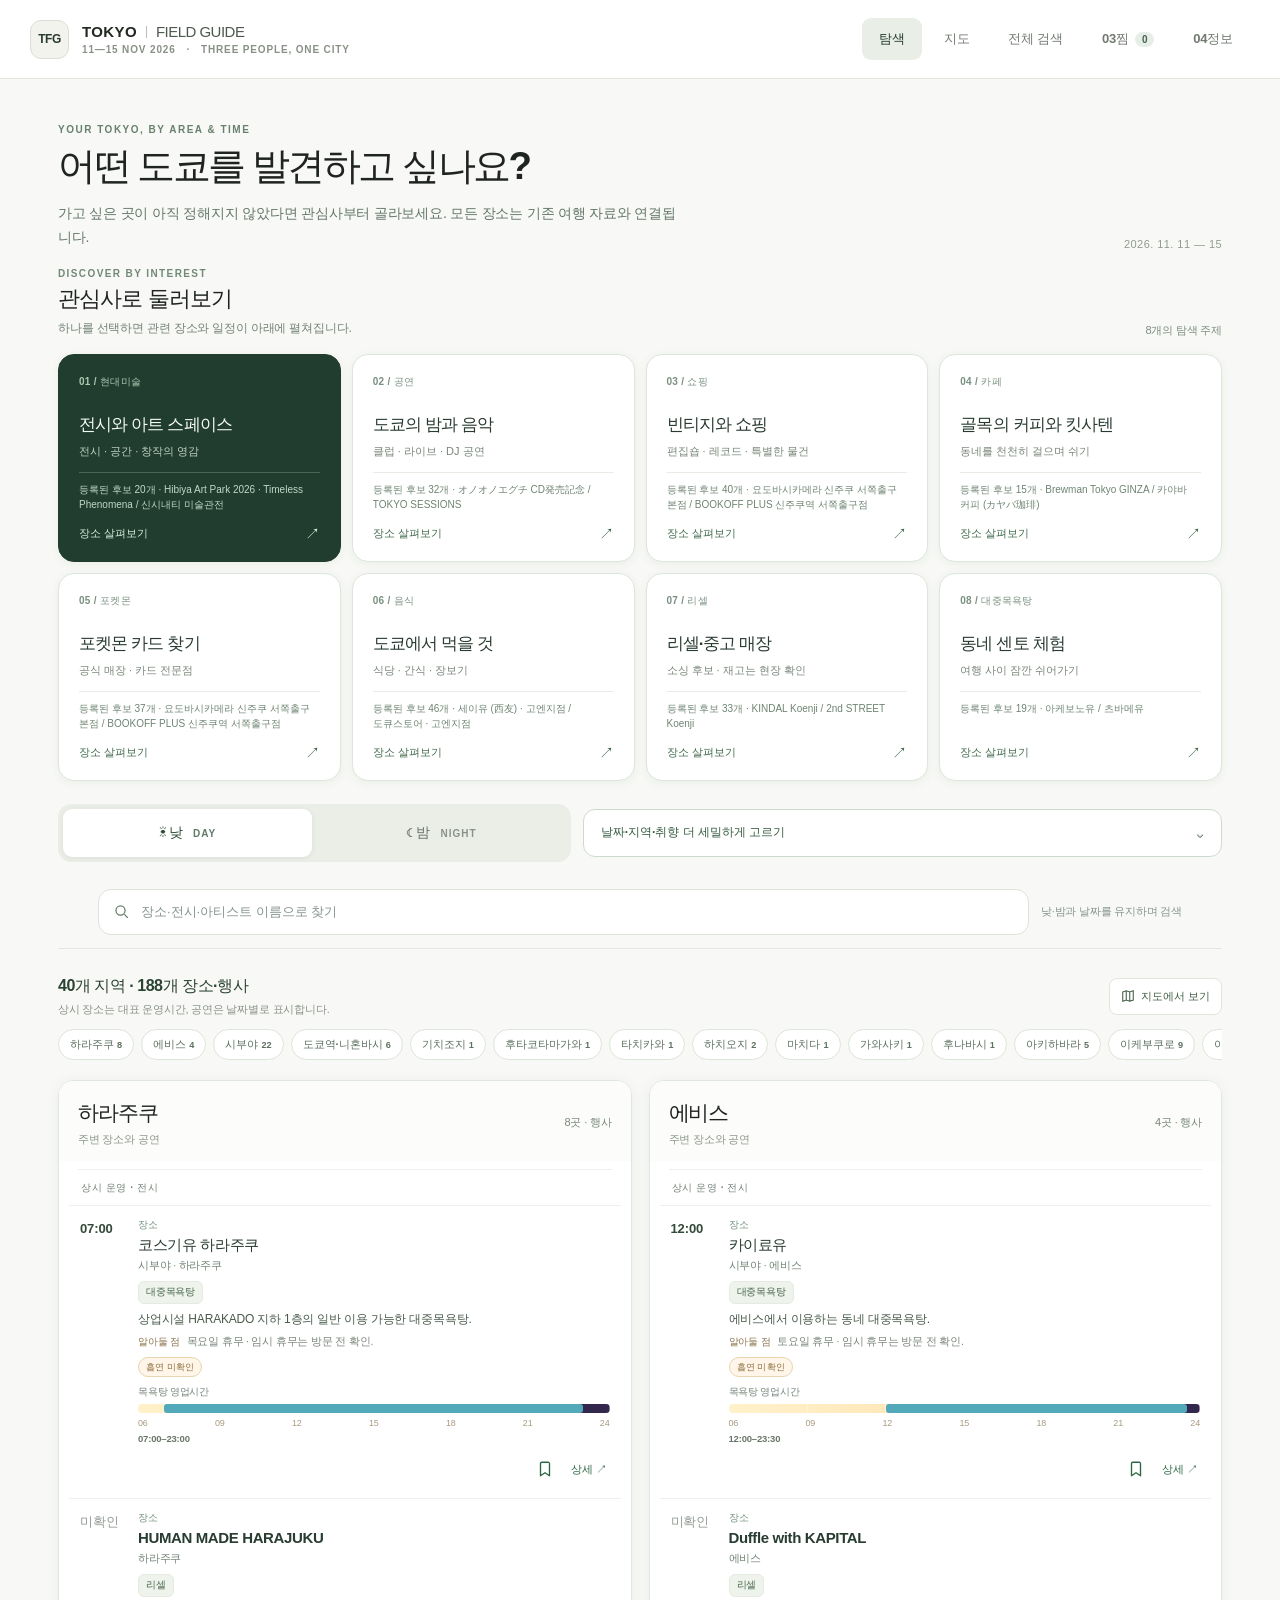
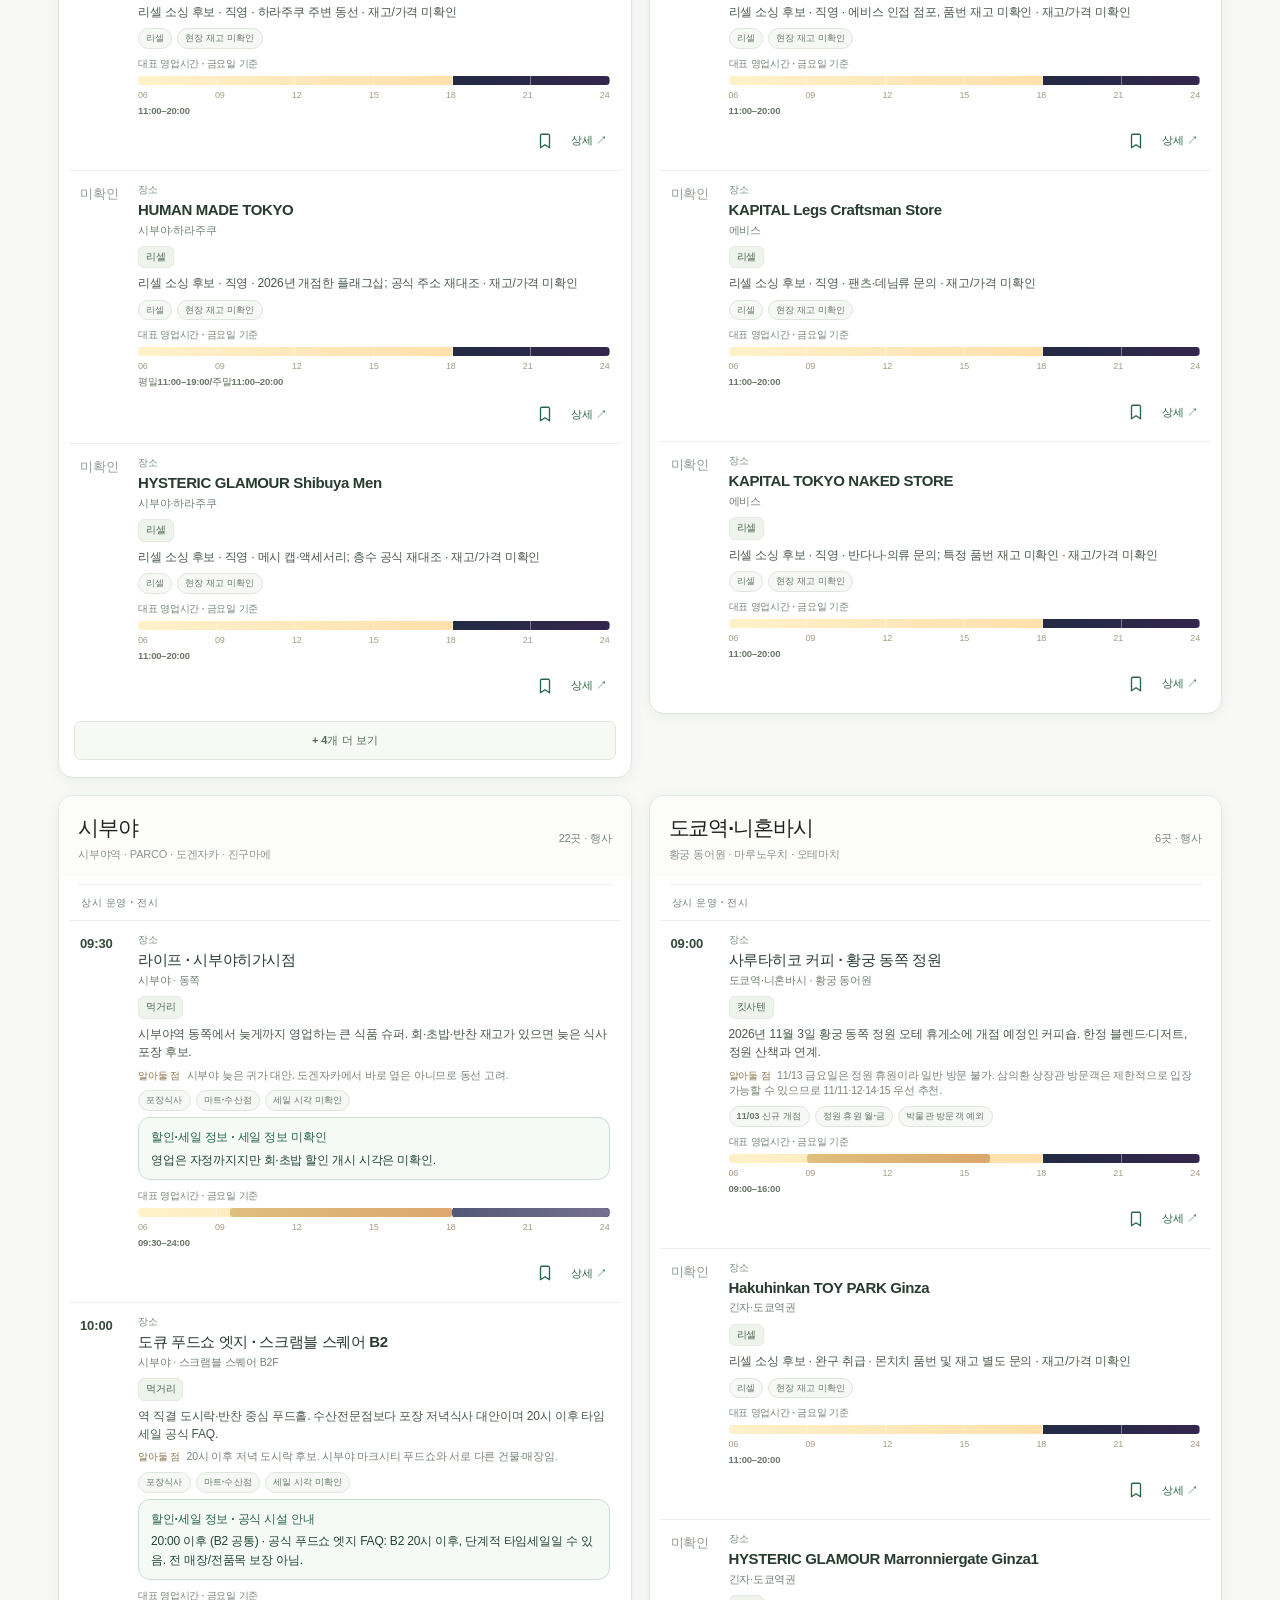
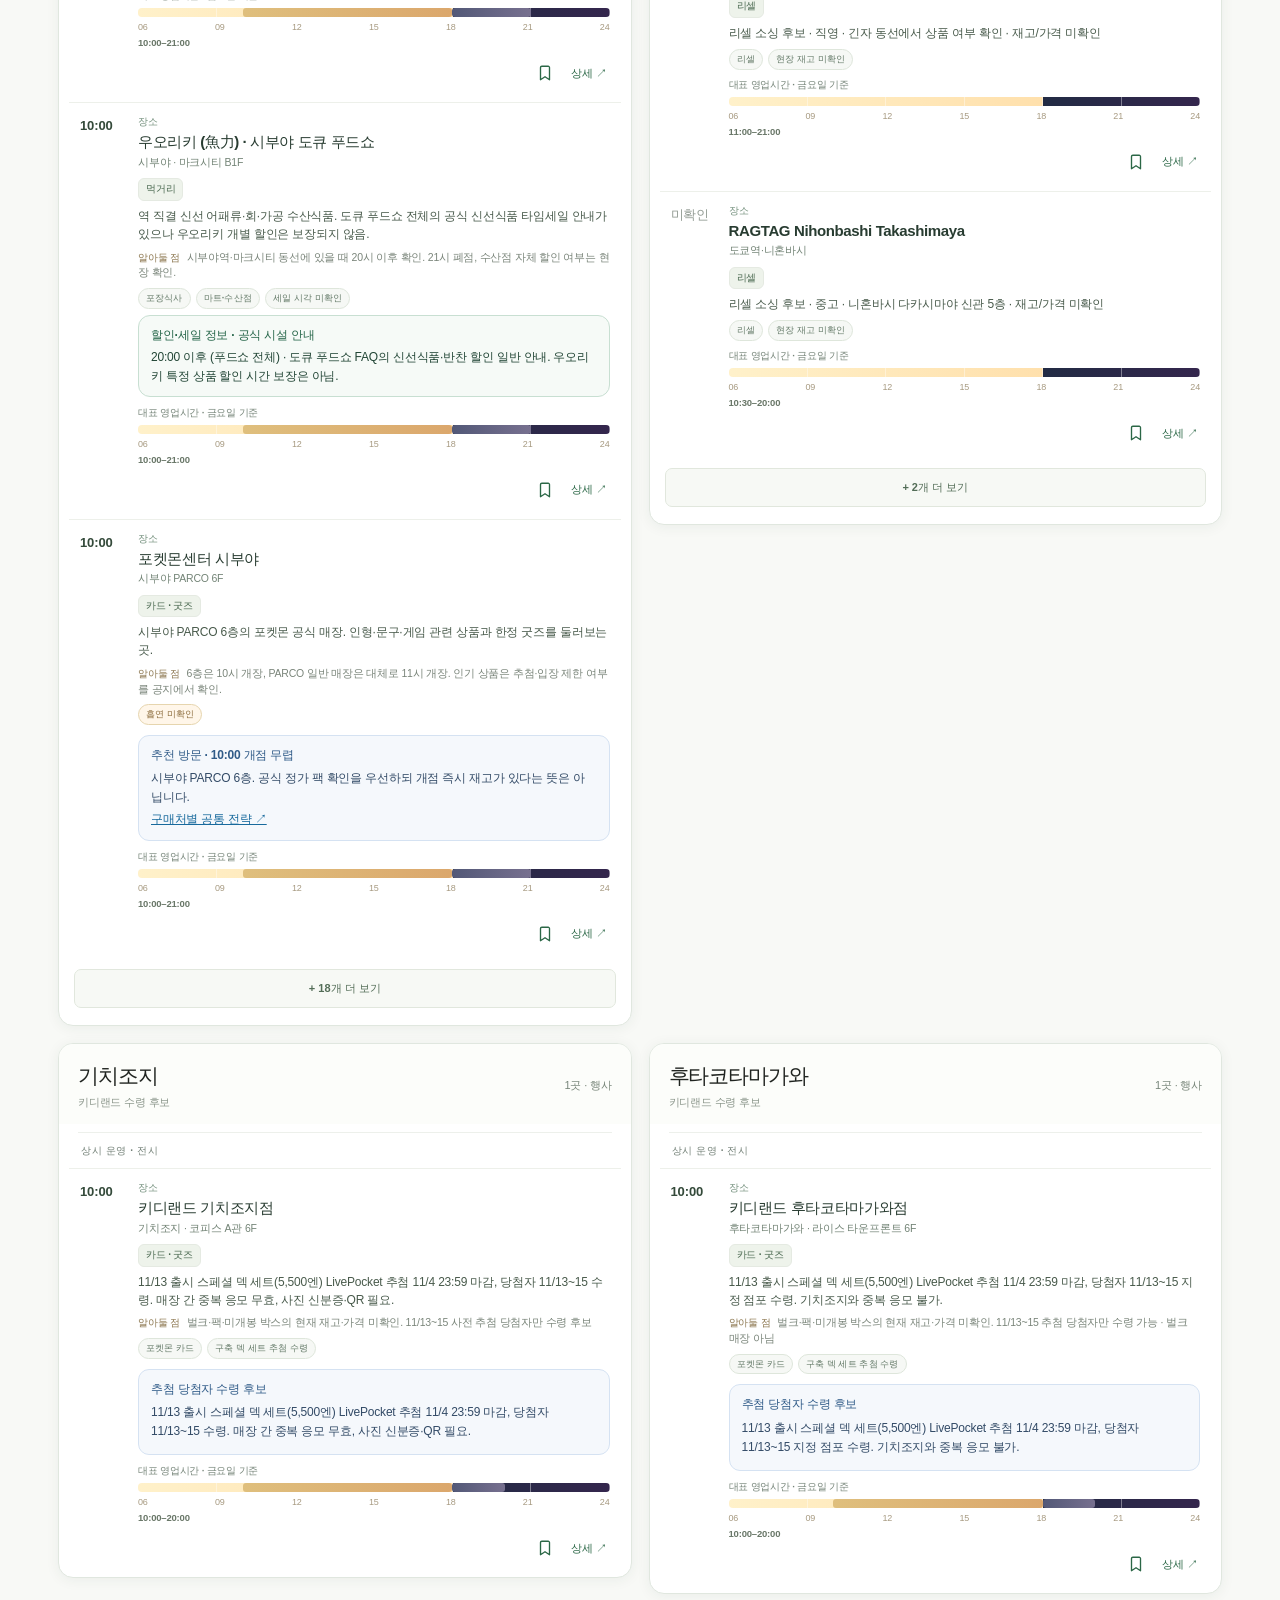
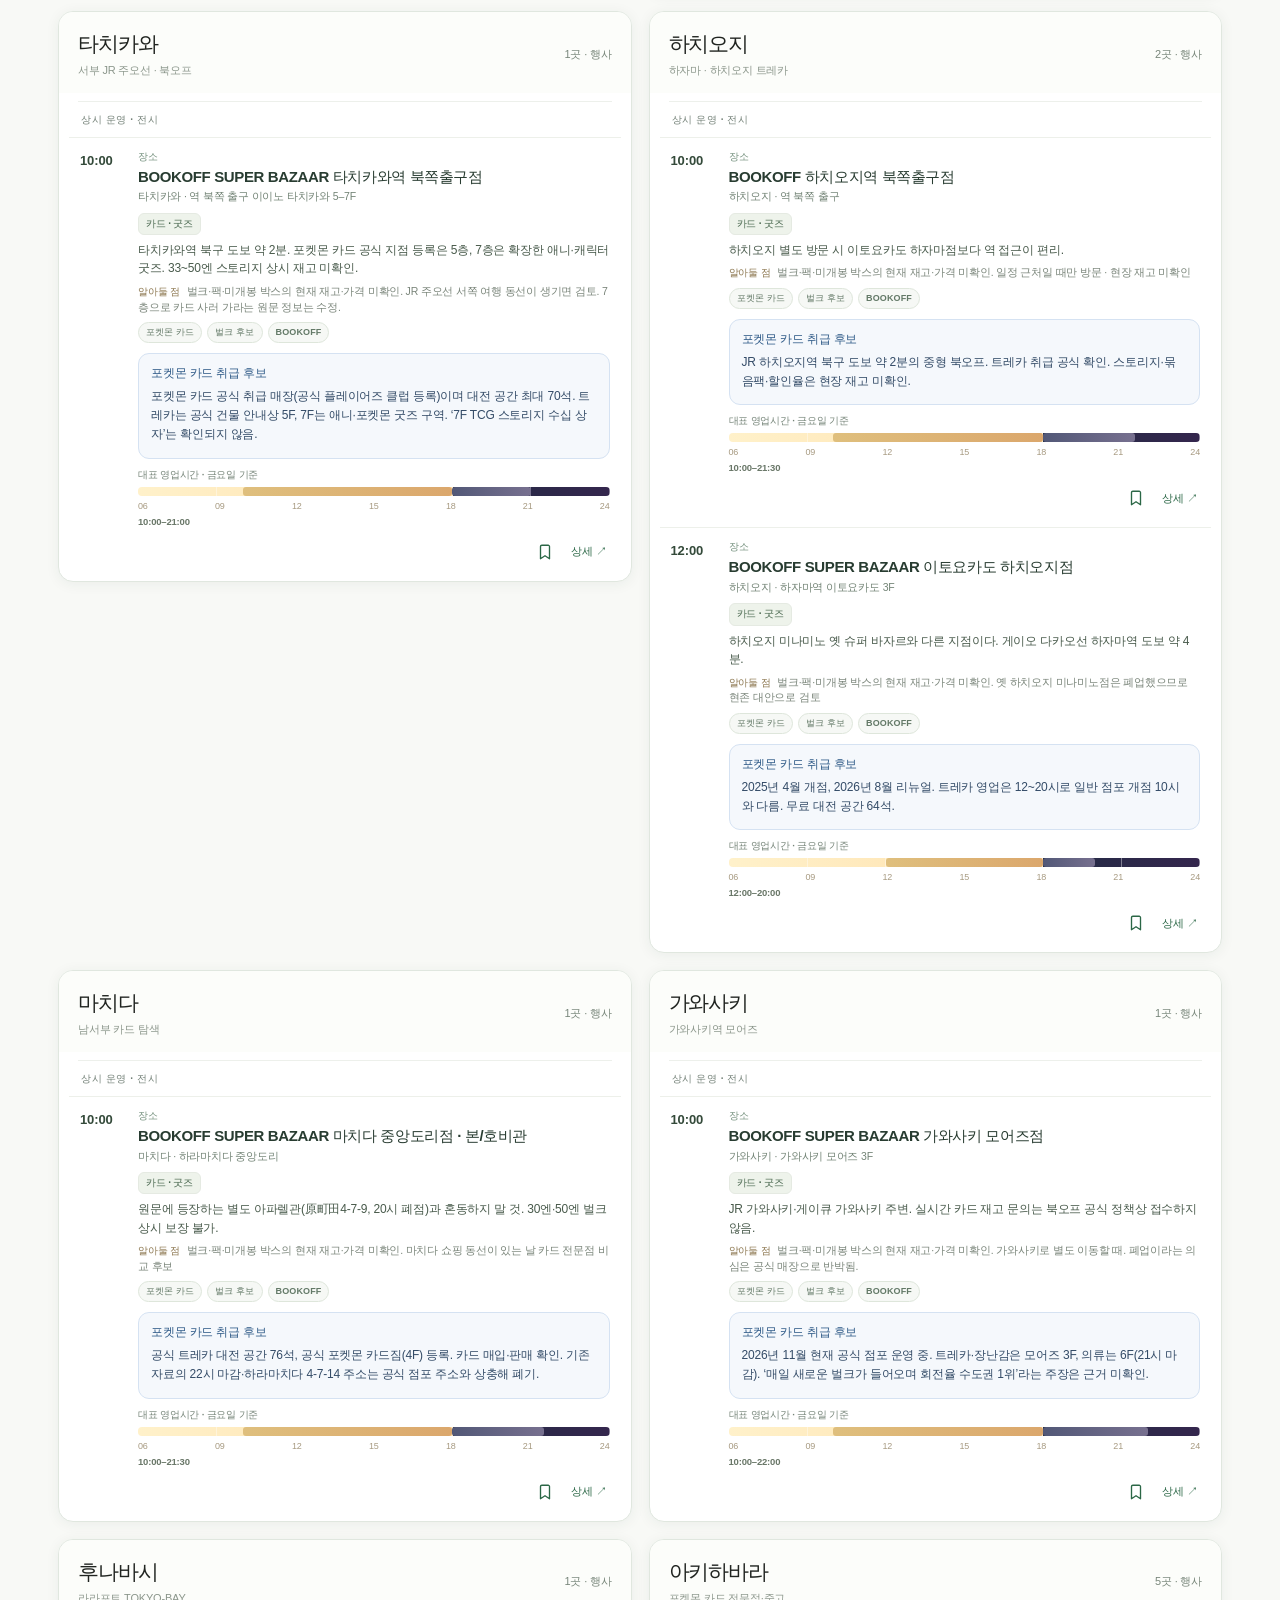
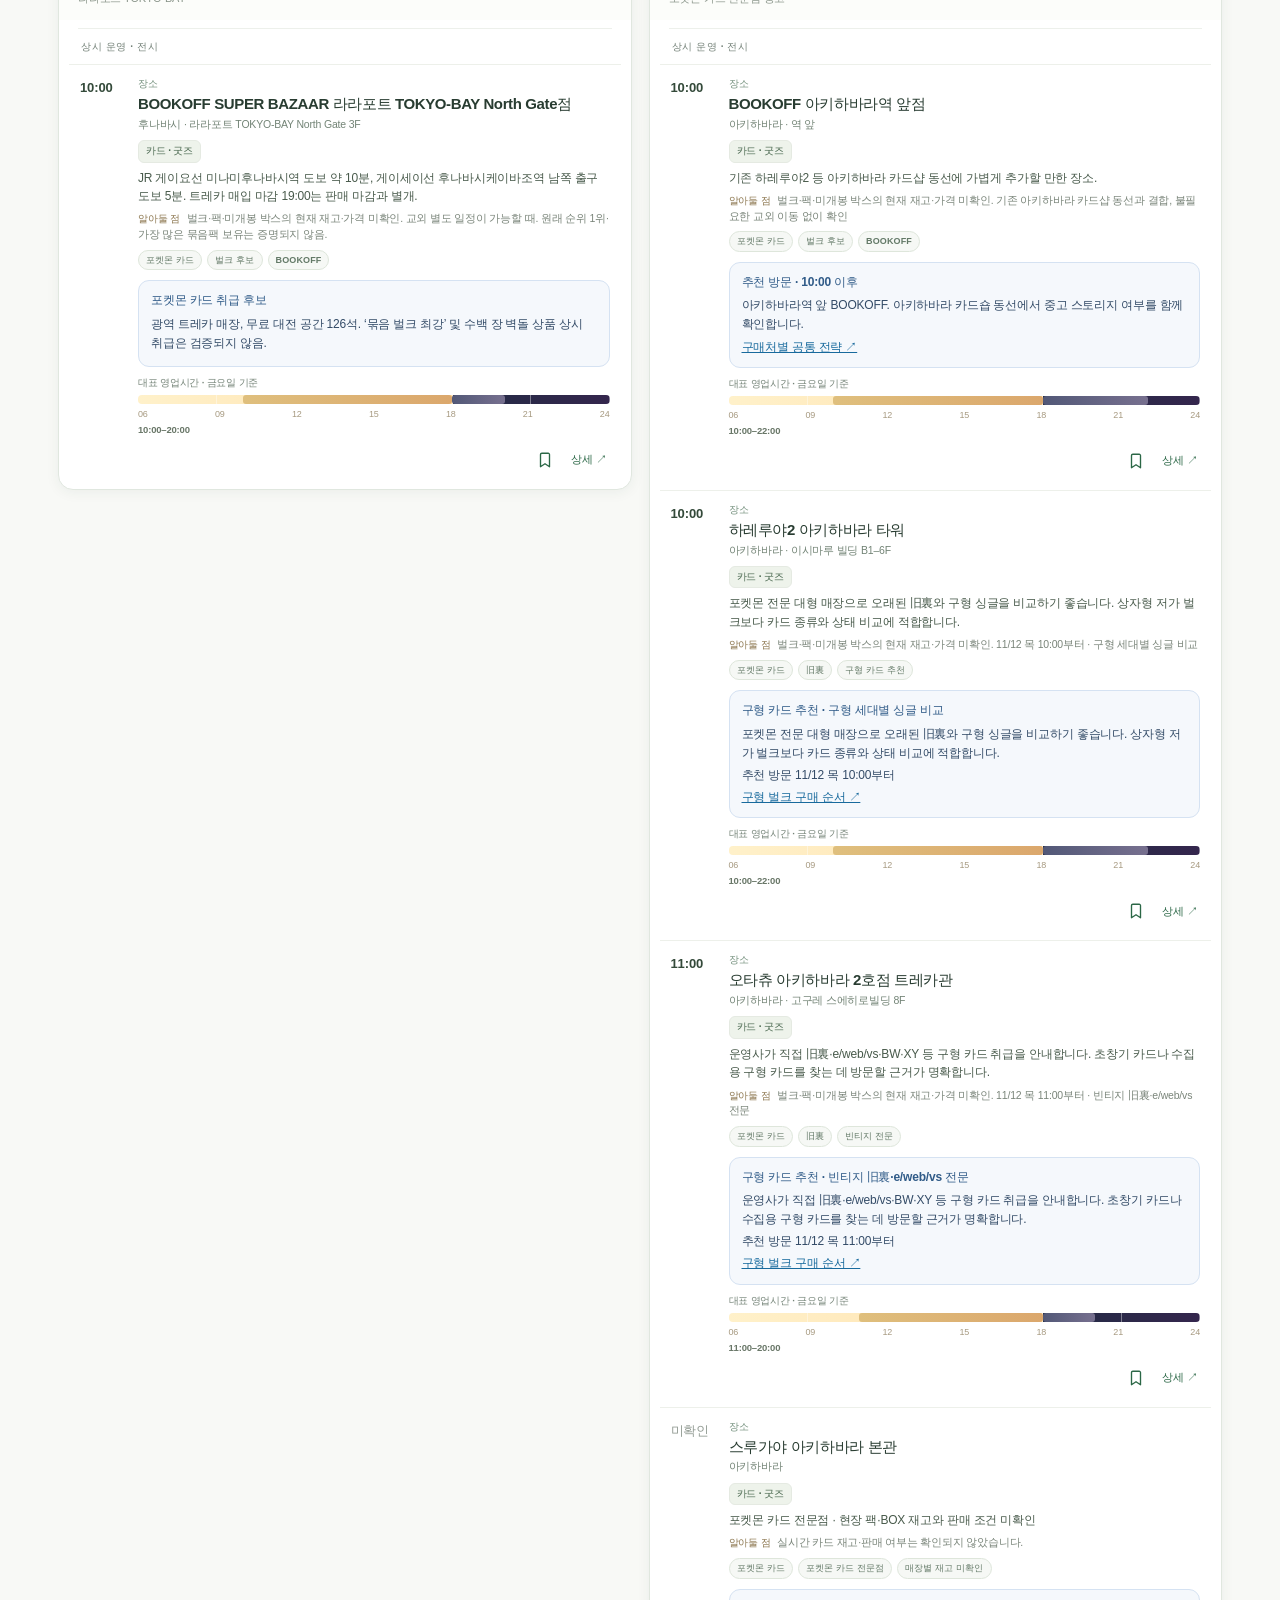
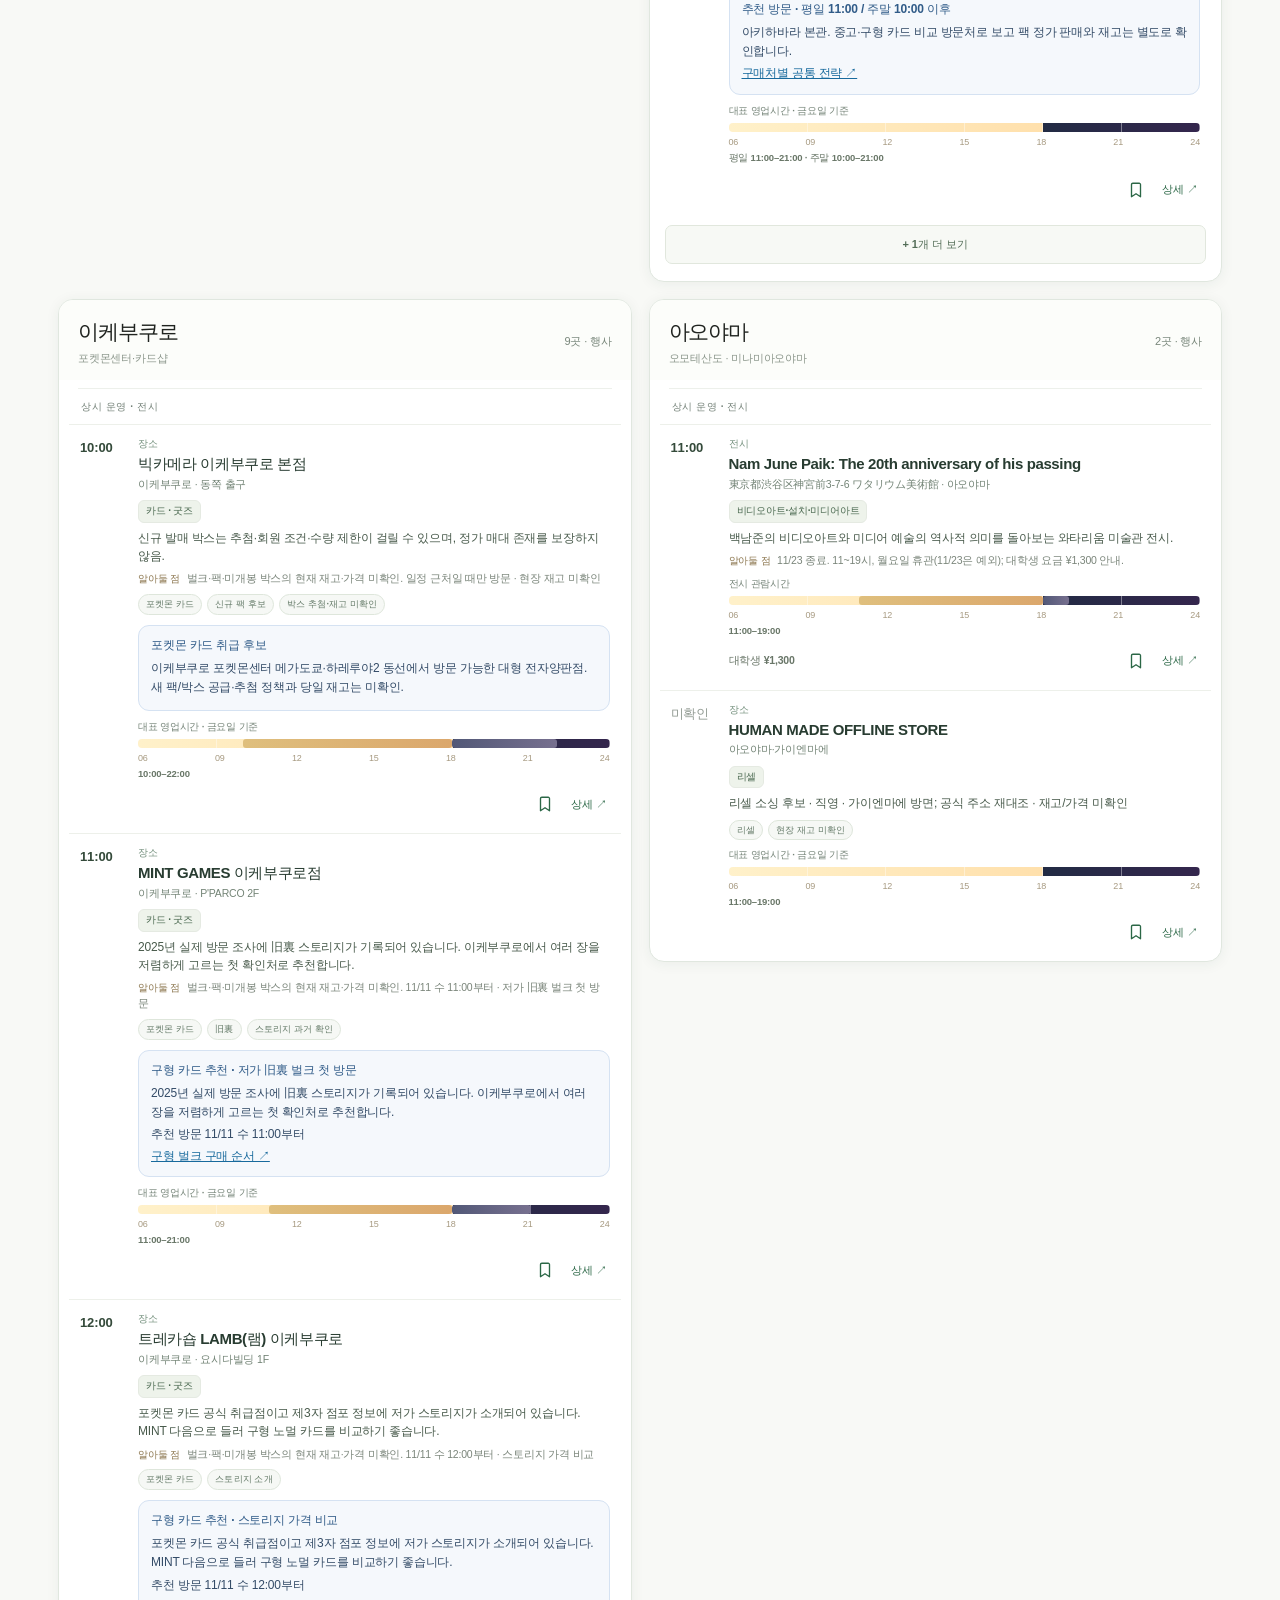
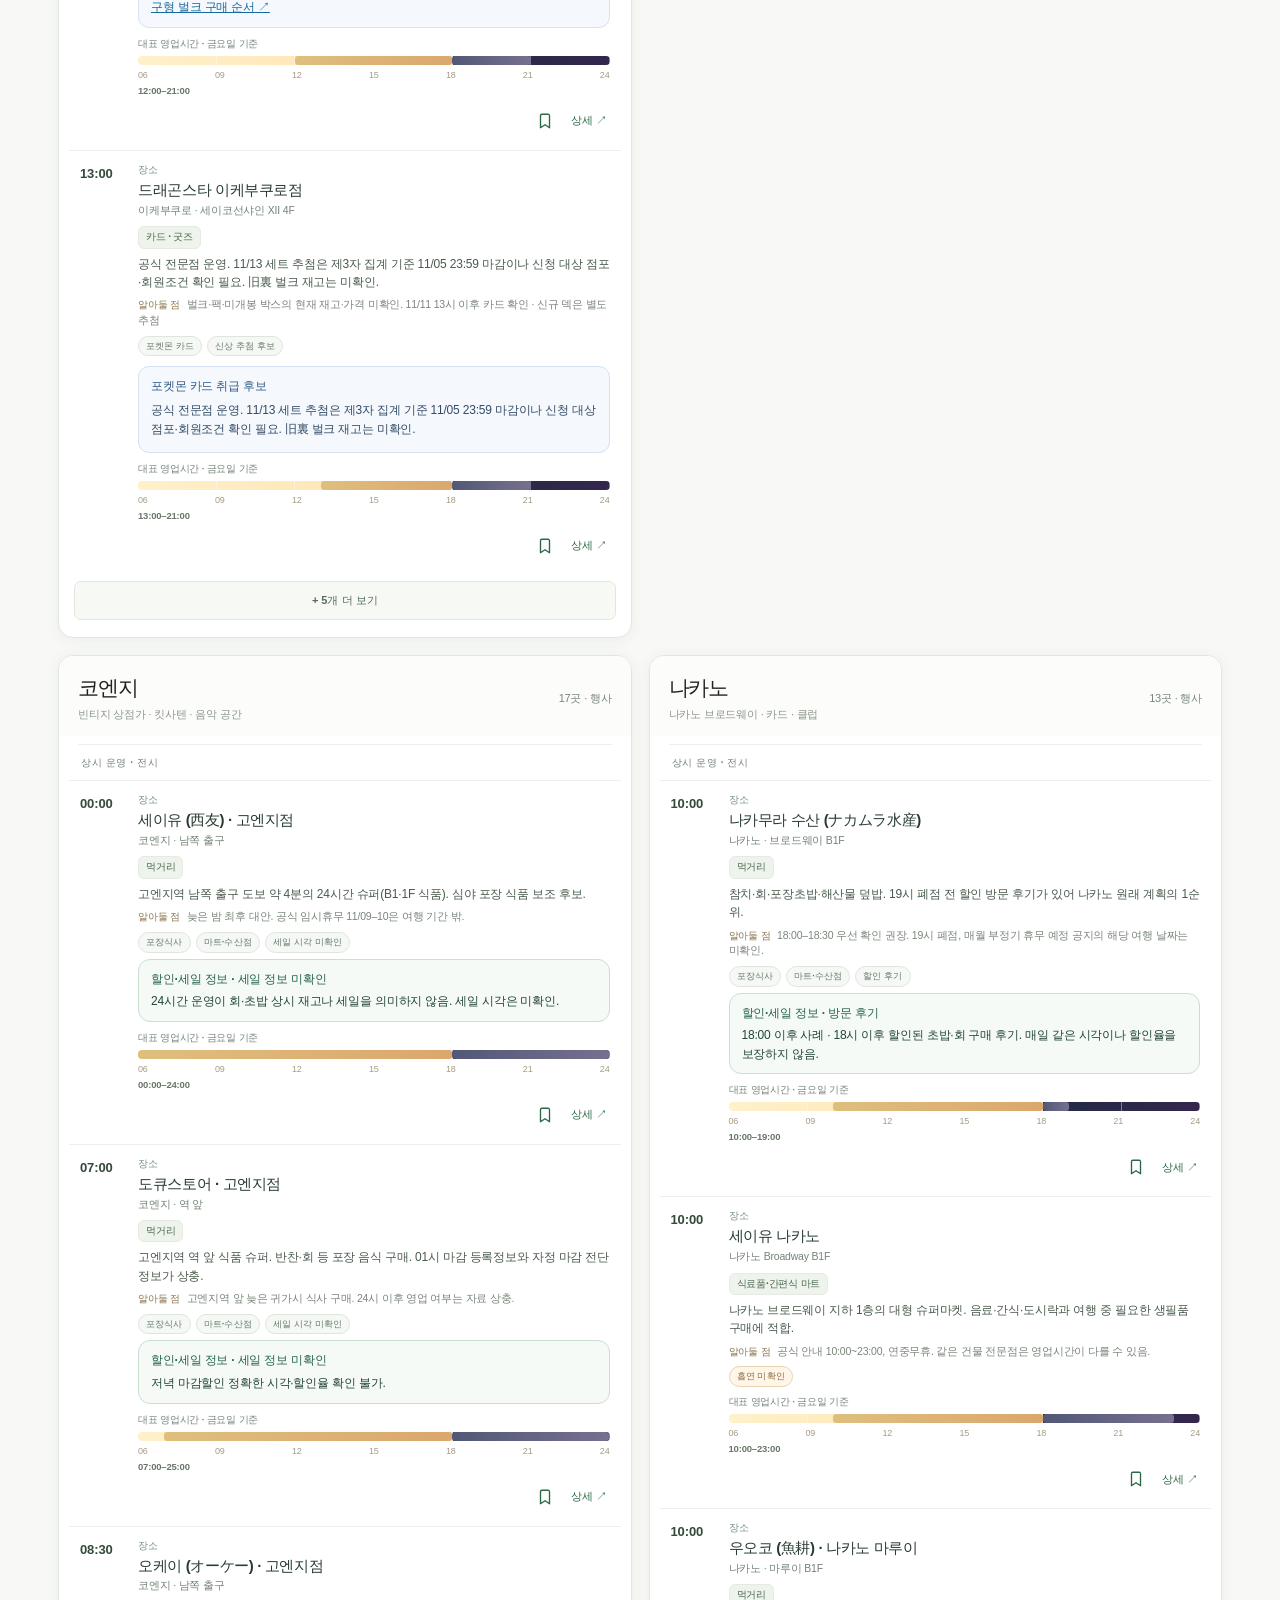
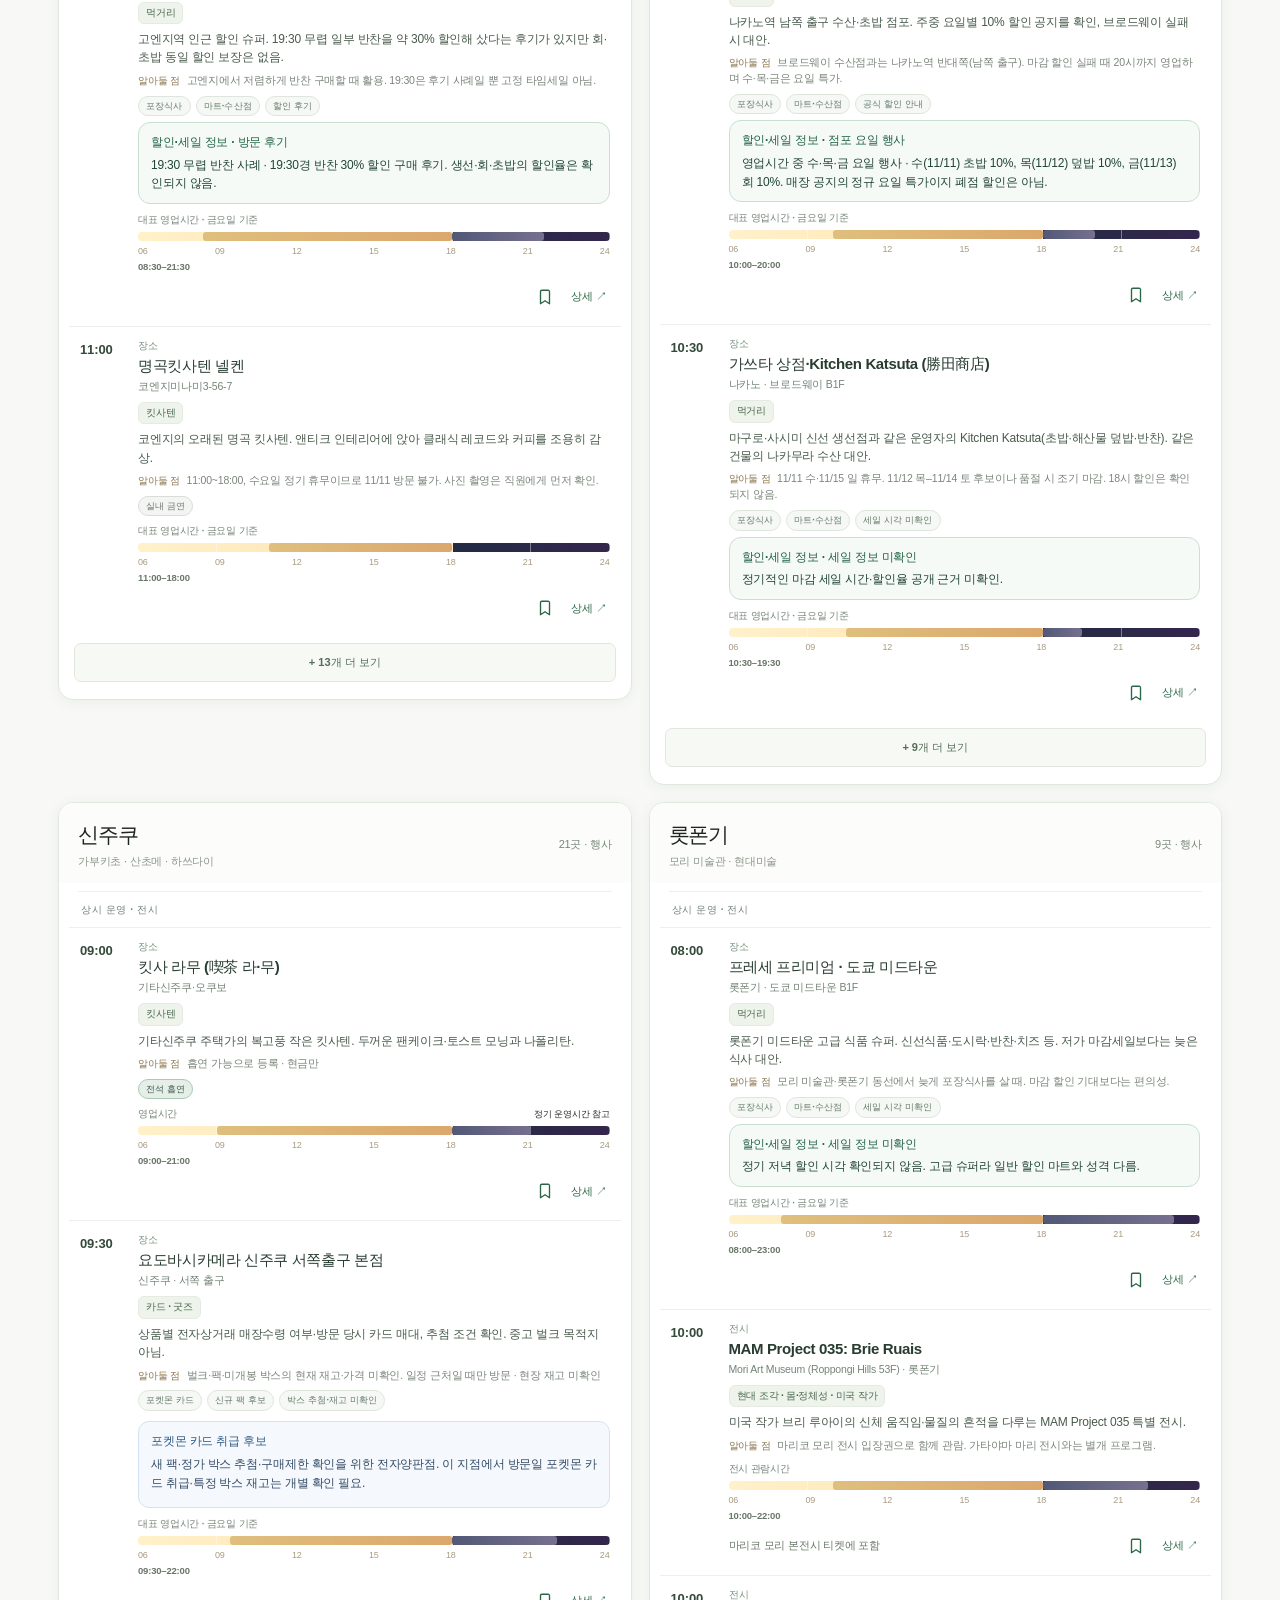
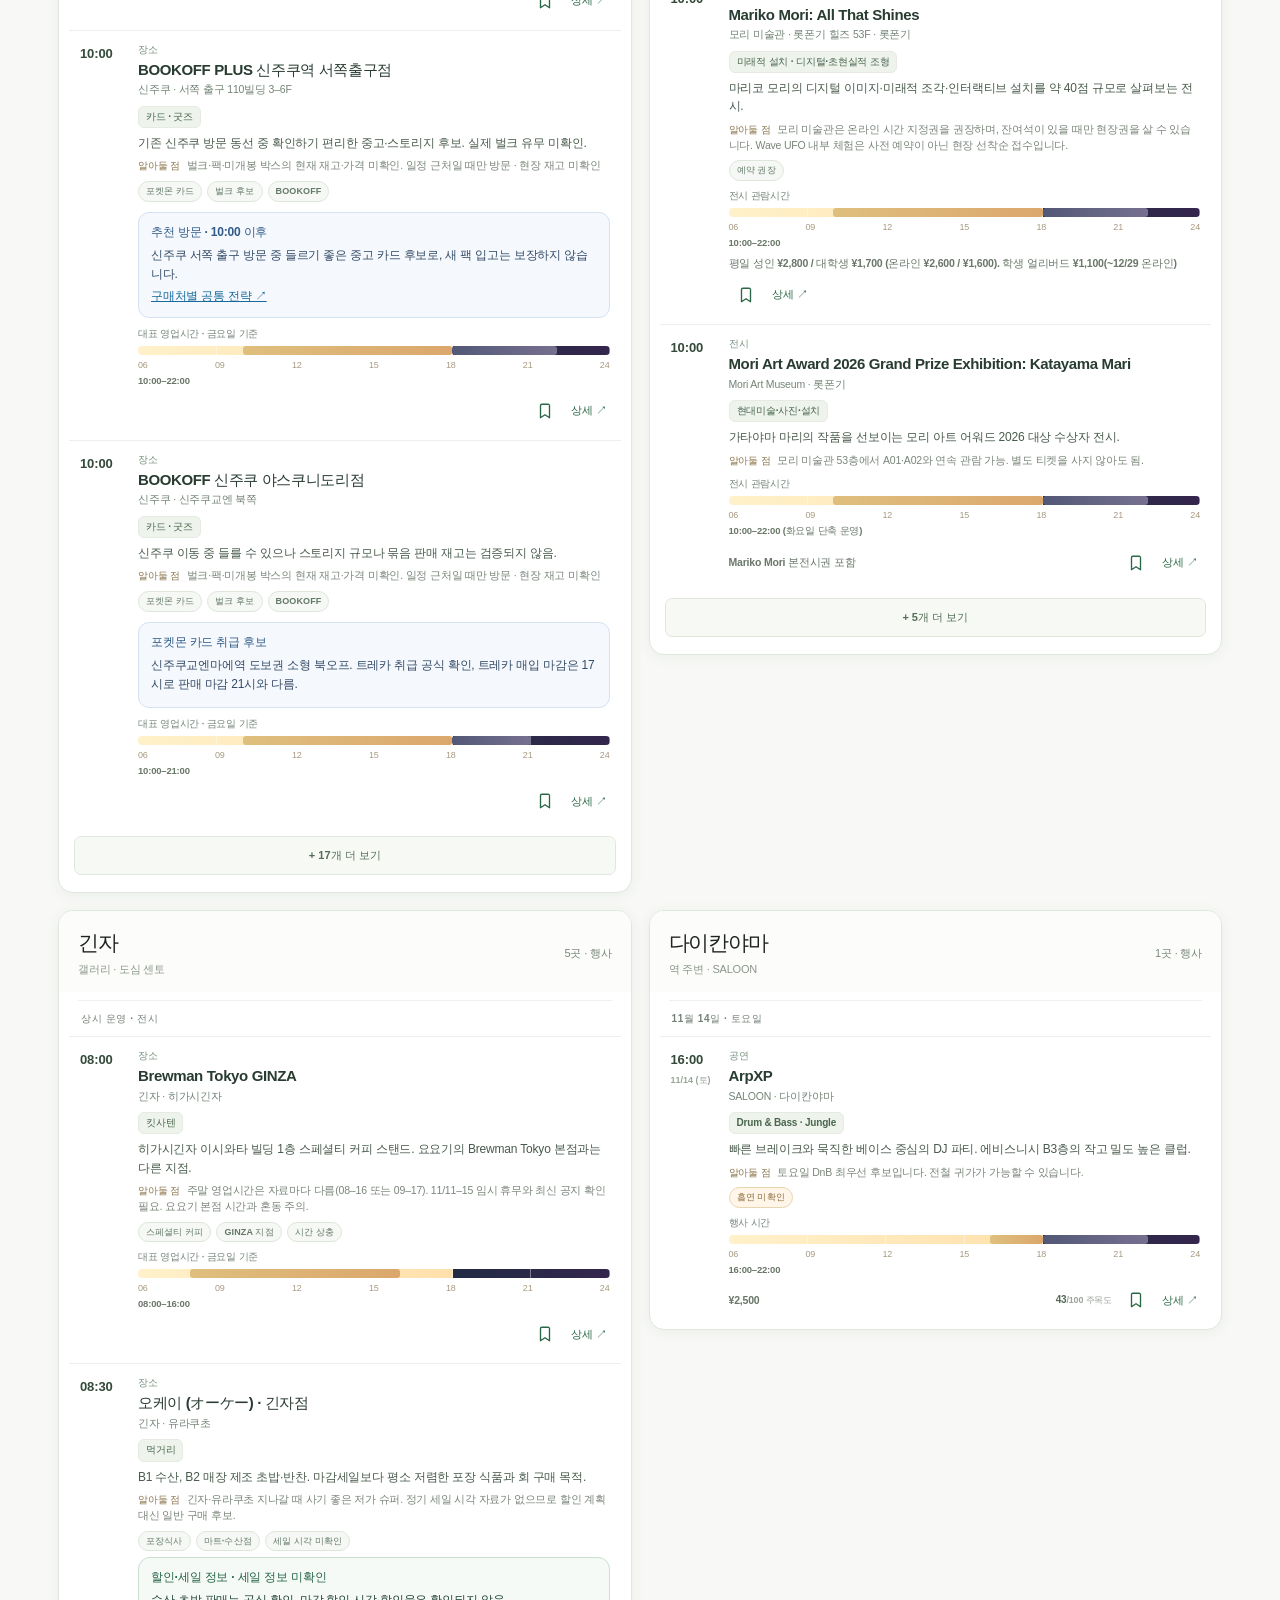
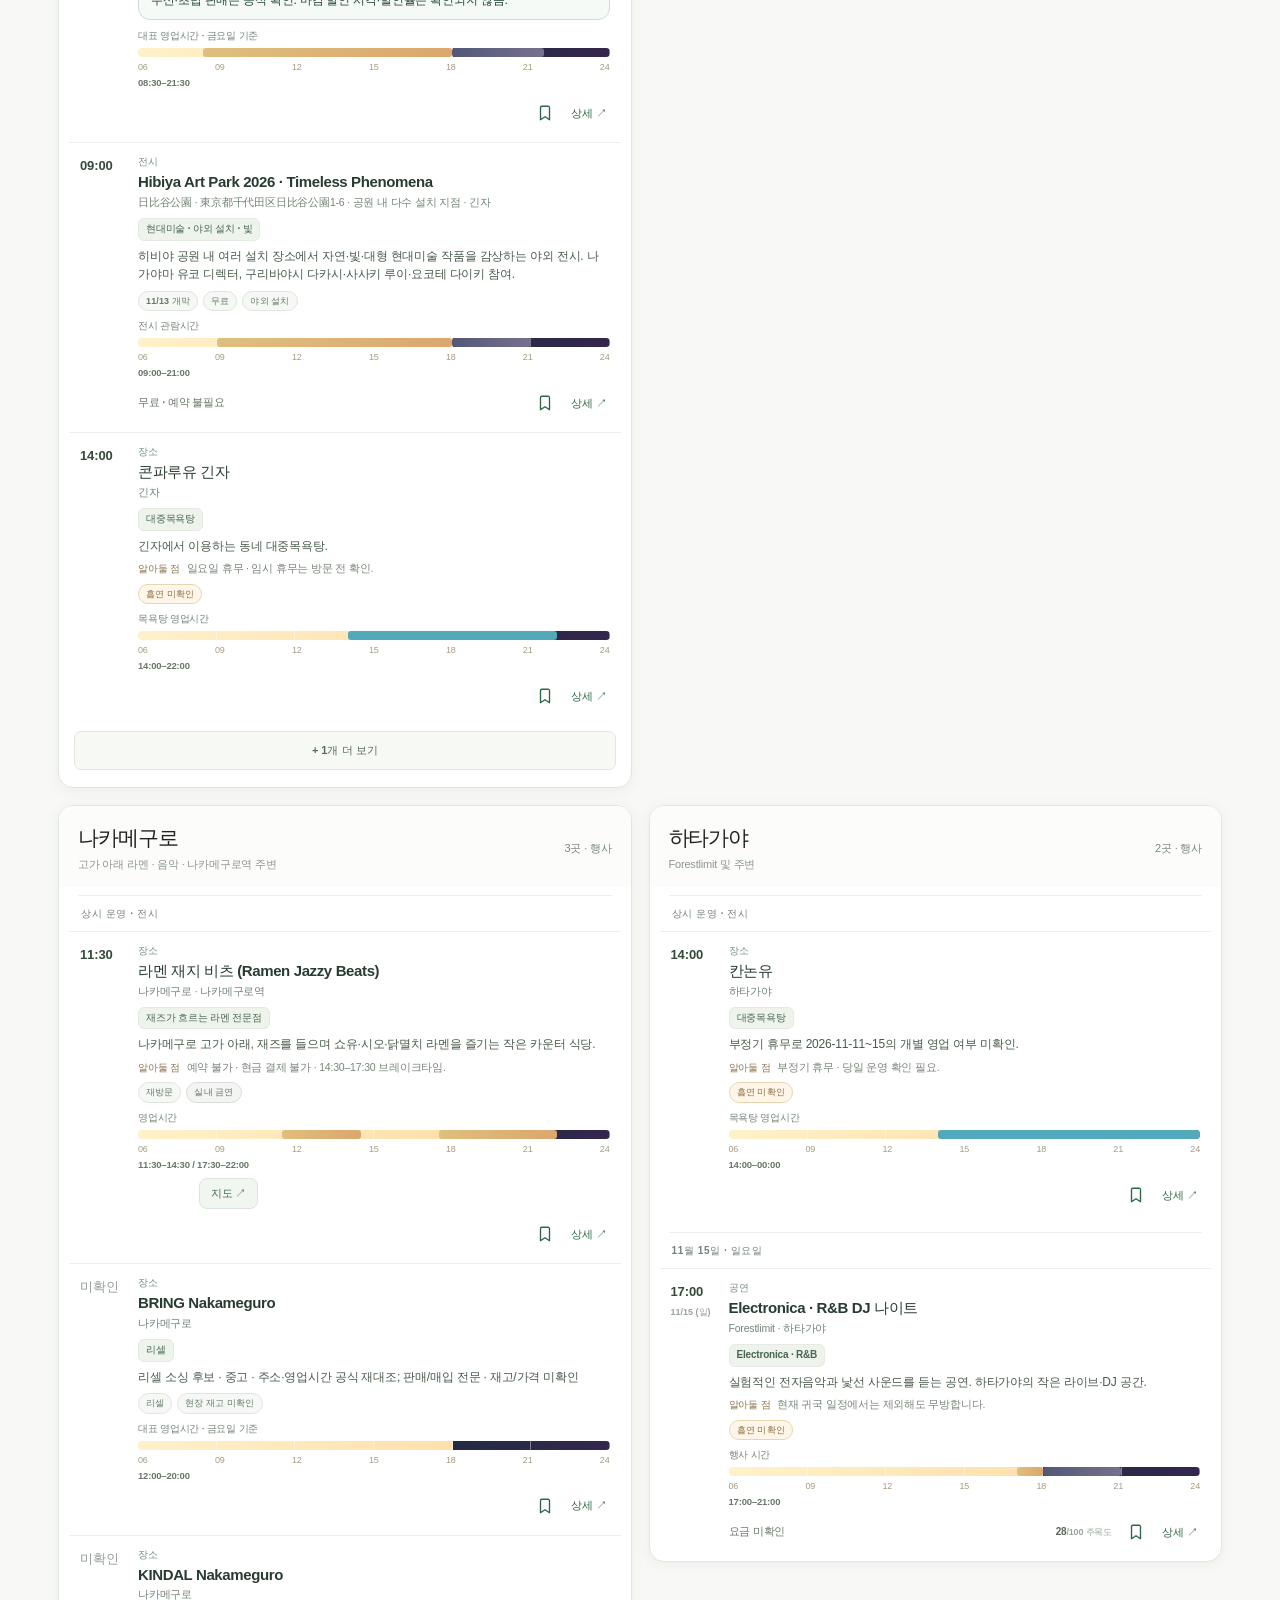
==== index.html @ d833b97c "feat(pokemon): guide store visit times and separate info strategy from places" ====
<!DOCTYPE html>

<html lang="ko"><head><meta charset="utf-8"/><meta content="width=device-width,initial-scale=1,viewport-fit=cover" name="viewport"/>
<meta content="#f8f9f6" name="theme-color"/><meta content="2026년 11월 11–15일 도쿄 여행 · 공연 40건, 전시·아트 22건, 상시 장소 106곳 및 대중목욕탕 22곳. 지도 날짜 필터, 개인 찜, 시간 슬라이더." name="description"/>
<title>TOKYO FIELD GUIDE · 11/11–15</title>
<style>
:root{--ink:#182a3b;--navy:#111f31;--muted:#6c7b88;--sub:#93a0aa;--line:#e2e8ed;--bg:#f5f7f8;--paper:#fff;--blue:#186a9d;--blue2:#e8f4fc;--accent:#ffc86a;--radius:18px;font-family:ui-sans-serif,system-ui,-apple-system,"Apple SD Gothic Neo","Noto Sans KR","Noto Sans CJK KR",sans-serif;color:var(--ink);background:var(--bg);font-synthesis:none}
*{box-sizing:border-box}html{scroll-behavior:smooth}body{margin:0;min-width:320px}button,input,a{font:inherit}button{cursor:pointer}a{color:var(--blue);text-decoration:none}button:focus-visible,a:focus-visible,input:focus-visible{outline:3px solid #e9ad49;outline-offset:2px}
.site-header{position:sticky;top:0;z-index:60;background:var(--navy);color:white;padding:0 max(20px,env(safe-area-inset-right));box-shadow:0 2px 14px #10203418}.topline{max-width:1530px;margin:auto;min-height:74px;display:flex;align-items:center;gap:18px;justify-content:space-between}.brand{display:flex;align-items:center;gap:13px;min-width:0}.brand-mark{background:#d5f2ff;border-radius:12px;color:#175a89;font-size:12px;font-weight:950;letter-spacing:.06em;width:43px;height:43px;display:grid;place-items:center;flex-shrink:0}.brand-title{font-size:18px;letter-spacing:-.03em;font-weight:850;white-space:nowrap}.brand-sub{color:#a6bbcd;font-size:11px;letter-spacing:.025em;margin-top:3px}.topnav{display:flex;align-items:center;gap:7px}.navbtn{color:#cad8e2;background:transparent;padding:11px 17px;border:1px solid transparent;border-radius:10px;font-weight:720;font-size:13px;white-space:nowrap}.navbtn.active{background:#fff;color:var(--navy)}.navbtn:hover:not(.active){background:#ffffff18}
.app-container{max-width:1530px;margin:auto}#view-map,#view-explore{display:none}.view-current{display:block!important}
.viewheading{padding:25px 25px 16px;display:flex;align-items:end;justify-content:space-between;gap:14px}.eyebrow{font-size:11px;letter-spacing:.11em;font-weight:860;color:var(--blue);text-transform:uppercase}.viewheading h1{font-size:26px;line-height:1.28;margin:8px 0 4px;letter-spacing:-.042em}.viewheading p{margin:0;color:var(--muted);font-size:13px;line-height:1.6}.summarystat{font-weight:700;color:#4a6477;font-size:12px;white-space:nowrap;background:#ecf2f5;border:1px solid #e0e9ee;padding:10px 13px;border-radius:12px}
.segment-wrap{background:var(--bg);padding:7px 24px 14px}.segments{display:flex;gap:7px;overflow-x:auto;scrollbar-width:none}.segments::-webkit-scrollbar{display:none}.seg{border:1px solid #dbe4ea;background:white;border-radius:12px;color:#536579;font-size:13px;padding:11px 15px;white-space:nowrap;font-weight:750;flex-shrink:0}.seg.active{background:#172d42;color:white;border-color:#172d42}.seg:hover:not(.active){border-color:#aabfcc}
.map-layout{display:grid;grid-template-columns:minmax(0,1.28fr) minmax(330px,.78fr);gap:0;background:white;border:1px solid #e0e6ea;border-radius:18px;margin:0 24px 24px;overflow:hidden;min-height:650px;height:calc(100dvh - 238px)}
.map-stage{position:relative;background:#e9eee9;min-width:0;min-height:330px;isolation:isolate;overflow:hidden}#mapCanvas{display:block;width:100%;height:100%;position:absolute;inset:0;touch-action:none;cursor:grab}#mapCanvas.dragging{cursor:grabbing}#pins{position:absolute;inset:0;overflow:hidden;pointer-events:none}.pin{position:absolute;transform:translate(-50%,-50%);min-width:38px;height:38px;padding:0 6px;border-radius:50px;border:2px solid #fff;box-shadow:0 2px 12px #172b4780;color:#fff;font-size:11px;font-weight:820;display:grid;place-items:center;pointer-events:auto}.pin.selected{outline:4px solid #ffcf78;z-index:3}
.map-zoom{position:absolute;left:15px;top:15px;z-index:10;display:flex;flex-direction:column;background:#fff;border-radius:12px;box-shadow:0 3px 14px #0e25353a;overflow:hidden;border:1px solid #dae3eb}.map-zoom button{border:0;color:#173d5b;width:42px;height:42px;background:#fff;font-size:26px}.map-zoom button+button{border-top:1px solid #e5ebf0}.map-tools{position:absolute;right:14px;top:15px;z-index:10;display:flex;align-items:center;gap:7px}.toolbtn{border:1px solid #dbe2e9;box-shadow:0 2px 12px #16263a25;background:#ffffffef;padding:11px 12px;border-radius:12px;color:#2c4d65;font-weight:730;font-size:12px}.map-foot{position:absolute;left:12px;right:12px;bottom:11px;z-index:8;display:flex;justify-content:space-between;gap:8px;pointer-events:none}.map-foot span{background:#fffffff2;color:#506576;font-size:10px;padding:6px 9px;border-radius:7px;max-width:78%}
#map-popover{position:absolute;bottom:47px;left:50%;transform:translateX(-50%);z-index:20;width:min(420px,calc(100% - 25px));border:1px solid #dee8ed;border-radius:16px;box-shadow:0 10px 30px #122a4145;background:#fff;padding:16px;display:none;max-height:min(50%,400px);overflow:auto}#map-popover.open{display:block}#map-popover h3{font-size:16px;margin:0 30px 9px 0}.pop-close{position:absolute;right:9px;top:8px;background:#edf3f6;border:0;border-radius:8px;padding:5px 10px}.pop-item{padding:10px 0;border-top:1px solid #e6ebef}.pop-item p{font-size:12px;margin:4px 0;color:#5a6b7b;line-height:1.5}.pop-btn{background:#eef5fb;color:#1a6490;border:0;border-radius:9px;padding:9px 10px;font-size:12px;font-weight:800;margin-top:7px}
.map-aside{background:#fff;min-width:0;overflow-y:auto;border-left:1px solid #e5ebef}.aside-head{position:sticky;top:0;background:#fff;z-index:4;border-bottom:1px solid #e5eaee;padding:20px 20px 15px}.aside-head strong{font-size:18px;letter-spacing:-.02em}.aside-head p{margin:6px 0 0;color:#758595;font-size:12px;line-height:1.55}.aside-tools{display:flex;gap:7px;margin-top:13px;overflow:auto;scrollbar-width:none}.aside-tools button{background:#f2f5f7;border:1px solid #e2e9ef;border-radius:9px;padding:8px 9px;font-weight:660;color:#53697a;font-size:11px;white-space:nowrap}.aside-list{padding:12px 14px 24px}
.item-card{border:1px solid #e1e7eb;border-radius:15px;background:#fff;padding:14px 14px 13px;margin-bottom:11px;box-shadow:0 2px 8px #12273b08}.item-card.top-pick{border-color:#d5e6f4}.item-head{display:flex;align-items:center;justify-content:space-between;gap:8px;margin-bottom:9px}.number-bubble{font-size:10px;font-weight:880;letter-spacing:.04em;color:#44677e;background:#e8f0f6;border-radius:7px;padding:5px 7px}.day-small{font-size:11px;font-weight:800;color:#718294}.status-label{font-size:10px;font-weight:800;color:#ab6c1a;background:#fff3e1;border-radius:7px;padding:5px 7px}.item-title{font-size:16px;font-weight:840;line-height:1.35;letter-spacing:-.025em;margin:0 0 10px}.tag{display:inline-flex;align-items:center;font-size:11px;border-radius:7px;background:#e9f1f8;color:#2b658b;padding:5px 8px;font-weight:790;letter-spacing:.005em}.tag.t-house{background:#f0eafd;color:#6b50a9}.tag.t-techno{background:#e6f0ff;color:#3164a8}.tag.t-bass{background:#e2f5ed;color:#287557}.tag.t-hard{background:#fff0e7;color:#a95834}.tag.t-other{background:#f0f1f3;color:#69717d}.tag.t-favorite{background:#ffefcc;color:#805b18}
.summary-grid{display:grid;grid-template-columns:1fr auto;align-items:start;gap:10px;margin:11px 0 0}.mini-label{display:block;font-size:10px;font-weight:780;letter-spacing:.045em;color:#8b9aa5;margin-bottom:3px}.mini-value{font-size:12px;color:#4d6170;line-height:1.6;font-weight:660}.price-big{font-size:15px;font-weight:900;color:#163b56;white-space:nowrap}.price-unknown{font-size:11px;color:#87939d;font-weight:740}.artline{font-size:12px;line-height:1.5;color:#586e7c;margin:8px 0 0;display:-webkit-box;-webkit-line-clamp:2;-webkit-box-orient:vertical;overflow:hidden}.item-cta{display:flex;gap:7px;margin-top:13px}.item-cta button{flex:1;min-height:38px;border-radius:10px;border:1px solid #dae5ed;background:#f2f7fa;color:#28678f;font-weight:760;font-size:12px}.item-cta .cta-primary{background:#173d5a;color:white;border-color:#173d5a}.item-cta button:active{transform:translateY(1px)}.empty{padding:35px 12px;text-align:center;color:#6c7f8d;font-size:14px}
/* Event discovery */
.explore-top{display:grid;grid-template-columns:minmax(0,1fr) auto;align-items:end;gap:20px;margin:27px 26px 20px}.explore-top h1{font-size:35px;line-height:1.13;letter-spacing:-.045em;margin:10px 0}.explore-top p{max-width:700px;margin:0;color:#667988;font-size:14px;line-height:1.7}.hero-count{font-size:12px;color:#567284;background:#eaf2f5;padding:12px 14px;border-radius:12px;white-space:nowrap;font-weight:750}
.filterbar{border:1px solid #e0e8ed;background:white;margin:0 26px 16px;border-radius:16px;padding:16px}.filter-row{display:flex;align-items:center;gap:9px;flex-wrap:wrap}.filter-row+.filter-row{margin-top:12px}.f-label{font-size:11px;font-weight:840;color:#748795;min-width:48px}.filter-btn{border:1px solid #dce4eb;border-radius:10px;padding:10px 13px;background:#fff;color:#516577;font-size:12px;font-weight:770}.filter-btn.active{background:#173d5a;border-color:#173d5a;color:white}.searchbox{margin-left:auto;display:flex;align-items:center;min-width:min(290px,100%);border:1px solid #dbe4eb;border-radius:11px;background:#f8fafb;padding:0 11px;gap:8px}.searchbox input{border:0;outline:0;background:transparent;font-size:12px;height:39px;min-width:0;width:100%;color:#243e50}.searchbox span{font-size:15px;color:#8ca0ae}
.list-meta{margin:0 26px 16px;display:flex;justify-content:space-between;align-items:center;color:#6f8290;font-size:12px}.list-meta strong{color:#2f5874}.event-grid{display:grid;grid-template-columns:repeat(3,minmax(0,1fr));gap:13px;margin:0 26px 55px}.explore-card{display:flex;flex-direction:column;min-height:300px;margin:0;padding:18px;border:1px solid #e0e7ec;background:#fff;border-radius:17px;box-shadow:0 3px 17px #11263b08}.explore-card:hover{border-color:#b1c9d7;box-shadow:0 10px 25px #12283c11}.explore-card .item-title{font-size:18px;line-height:1.32;min-height:46px;margin-bottom:10px}.explore-card .summary-grid{margin-top:auto;padding-top:12px}.explore-card .artline{min-height:36px}.explore-card .item-cta{margin-top:15px}.recommended{font-size:10px;font-weight:820;color:#8d5b0f;background:#fff2d7;border-radius:7px;padding:5px 8px}
/* Detail route */
#view-detail{display:none;min-height:calc(100dvh - 74px)}#view-detail.view-current{display:block}.detail-container{max-width:980px;margin:0 auto;padding:23px 22px 65px}.detail-back{display:inline-flex;align-items:center;gap:8px;border:0;background:transparent;font-size:13px;font-weight:800;color:#536b7b;margin-bottom:18px;padding:7px 0}.detail-hero{border-radius:22px;background:linear-gradient(128deg,#162c42,#204c69 88%);color:#fff;padding:29px 32px;position:relative;overflow:hidden}.detail-hero:after{content:"";width:270px;height:270px;border:1px solid #ffffff1e;border-radius:50%;position:absolute;right:-65px;bottom:-170px;box-shadow:0 0 0 35px #ffffff0b,0 0 0 78px #ffffff06;pointer-events:none}.detail-kicker{font-size:11px;letter-spacing:.08em;color:#b1d2e7;font-weight:820;margin-bottom:14px}.detail-hero h1{font-size:clamp(27px,4vw,42px);letter-spacing:-.045em;line-height:1.15;margin:11px 0 20px;max-width:780px;position:relative;z-index:1}.detail-topline{display:flex;gap:8px;flex-wrap:wrap;align-items:center}.on-dark{font-size:11px;border:1px solid #ffffff40;padding:7px 9px;border-radius:8px;color:#e2f1f8;font-weight:720}.detail-actions{display:flex;gap:10px;flex-wrap:wrap;margin-top:23px;position:relative;z-index:2}.detail-actions button,.detail-actions a{min-height:42px;padding:12px 15px;border-radius:10px;font-size:12px;font-weight:820;background:white;color:#1f506f;border:0;display:inline-flex;align-items:center;justify-content:center}.detail-actions .outline{background:#ffffff16;color:white;border:1px solid #ffffff55}
.fact-grid{display:grid;grid-template-columns:repeat(4,minmax(0,1fr));gap:12px;margin:16px 0 22px}.fact{background:#fff;border:1px solid #e2e8ed;border-radius:15px;padding:17px;min-height:109px}.fact-label{color:#8495a1;font-size:11px;font-weight:820;margin-bottom:13px}.fact-value{font-size:18px;font-weight:900;line-height:1.35;letter-spacing:-.018em;overflow-wrap:anywhere}.fact-value.price{color:#0b6286}.fact-sub{color:#778996;font-size:11px;line-height:1.5;margin-top:6px}
.detail-cols{display:grid;grid-template-columns:minmax(0,1.45fr) minmax(255px,.8fr);gap:16px}.detail-panel{background:white;border:1px solid #e2e9ef;border-radius:17px;padding:24px;margin-bottom:16px}.detail-panel h2{font-size:17px;margin:0 0 16px;letter-spacing:-.02em}.detail-panel p{line-height:1.85;color:#4b6272;font-size:14px;margin:0}.artist-wrap{display:flex;gap:9px;flex-wrap:wrap}.artist-chip{font-size:12px;color:#294b62;background:#edf3f7;border:1px solid #e3edf3;border-radius:9px;padding:9px 11px;font-weight:790}.detail-note{margin-top:18px;background:#f3f8fb;border-left:3px solid #58a0c9;border-radius:8px;padding:13px 14px;font-size:12px;line-height:1.7;color:#43677e}.detail-caution{background:#fff6e7;border-left-color:#e5ac54;color:#8c6430}.venue-name{font-size:16px;font-weight:860;margin-bottom:8px}.venue-addr{font-size:12px;color:#647888;line-height:1.8;margin-bottom:15px}.linkstack{display:flex;flex-direction:column;gap:10px}.linkstack a,.linkstack button{display:block;padding:12px 13px;border:1px solid #dbe6ed;background:#f6f9fb;color:#23668c;border-radius:11px;text-align:center;font-size:12px;font-weight:810}.linkstack .solid{background:#153f5b;color:#fff;border-color:#153f5b}.info-warning{margin-top:16px;font-size:11px;line-height:1.75;color:#738694}.section-small{font-size:13px;color:#596d7d;line-height:1.75}
.toast{position:fixed;bottom:24px;left:50%;transform:translateX(-50%) translateY(18px);background:#142e42;color:white;padding:12px 19px;border-radius:13px;font-size:12px;font-weight:790;box-shadow:0 8px 24px #15273642;opacity:0;transition:.2s;z-index:100;pointer-events:none}.toast.on{opacity:1;transform:translateX(-50%) translateY(0)}
@media(max-width:1160px){.event-grid{grid-template-columns:repeat(2,minmax(0,1fr))}.map-layout{grid-template-columns:minmax(0,1fr) minmax(320px,.8fr)}}
@media(max-width:800px){.site-header{padding:0 14px}.topline{min-height:66px;gap:6px}.brand{gap:8px}.brand-mark{width:34px;height:34px;font-size:11px;border-radius:9px}.brand-title{font-size:14px}.brand-sub{font-size:10px}.navbtn{padding:9px 11px;font-size:11px}.viewheading{padding:19px 14px 14px;align-items:start}.viewheading h1{font-size:23px}.viewheading p{font-size:12px}.summarystat{display:none}.segment-wrap{padding:0 13px 12px}.segments{gap:6px}.seg{font-size:12px;padding:10px 12px}.map-layout{display:flex;flex-direction:column;height:auto;min-height:0;margin:0;border:0;border-radius:0}.map-stage{height:min(49dvh,460px);min-height:305px;flex-shrink:0}.map-aside{border-left:0;overflow:visible}.aside-head{position:relative;padding:18px 14px 14px}.aside-list{padding:10px 12px 30px}.map-zoom{top:auto;bottom:46px;left:10px}.map-zoom button{height:39px;width:39px}.map-tools{top:10px;right:10px}.toolbtn{padding:10px;font-size:11px}.map-foot{bottom:6px;left:8px;right:8px}.map-foot span{font-size:9px;padding:5px 6px}#map-popover{bottom:40px;max-height:60%}.explore-top{margin:20px 15px 16px;grid-template-columns:1fr}.explore-top h1{font-size:30px}.explore-top p{font-size:13px}.hero-count{width:max-content}.filterbar{margin:0 12px 16px;padding:12px}.filter-row{gap:6px}.f-label{width:100%;margin-bottom:1px}.filter-btn{padding:10px 12px;font-size:11px}.searchbox{width:100%;margin-left:0}.list-meta{margin:0 15px 12px}.event-grid{grid-template-columns:1fr;gap:10px;margin:0 12px 38px}.explore-card{min-height:0;padding:16px}.explore-card .item-title{min-height:0;font-size:18px}.fact-grid{grid-template-columns:repeat(2,minmax(0,1fr));gap:9px}.detail-container{padding:14px 12px 45px}.detail-back{margin-bottom:12px}.detail-hero{padding:25px 21px;border-radius:18px}.detail-hero h1{font-size:29px}.fact{padding:14px;min-height:99px}.fact-value{font-size:16px}.detail-cols{grid-template-columns:1fr;gap:0}.detail-panel{padding:20px}.detail-actions{gap:7px}.detail-actions button,.detail-actions a{flex:1;min-width:110px}}
@media(prefers-reduced-motion:reduce){*{scroll-behavior:auto!important;transition:none!important}}

/* 2026-11 time and artist UX */
.timeline{--track-bg:#fff4d8;--track-on:linear-gradient(90deg,#ffc450,#ee8c33);margin:15px 0 13px;padding:10px 12px 9px;background:#fffbf3;border:1px solid #f2e3c7;border-radius:13px;min-width:0}
.timeline.night{--track-bg:#20273d;--track-on:linear-gradient(90deg,#383e76,#6852a9,#8a58bc);background:#f4f2fa;border-color:#e6e0f2}
.timeline-head{display:flex;align-items:center;justify-content:space-between;gap:8px;font-size:11px;margin-bottom:9px}.timeline-head strong{font-weight:860;color:#77511b}.timeline.night .timeline-head strong{color:#3e3568}.timeline-status{color:#99774c;font-size:10px;font-weight:760}.timeline.night .timeline-status{color:#6f6794}.timeline.is-estimate .timeline-status{color:#9d5b3a}.time-glyph{font-size:16px;vertical-align:-1px;margin-right:3px}
.timeline-track{height:16px;border-radius:7px;position:relative;overflow:hidden;background:var(--track-bg);border:1px solid #ffffffa8;background-image:repeating-linear-gradient(90deg,transparent 0,transparent calc(16.6667% - 1px),#ffffff65 calc(16.6667% - 1px),#ffffff65 16.6667%),linear-gradient(90deg,#fff1ca 0%,#ffe0ac 66.6667%,#222b44 66.6667%,#34264d 100%)}.timeline.night .timeline-track{background-image:repeating-linear-gradient(90deg,transparent 0,transparent calc(16.6667% - 1px),#ffffff27 calc(16.6667% - 1px),#ffffff27 16.6667%),linear-gradient(90deg,#1b243c,#34264d)}.time-active{position:absolute;top:1px;bottom:1px;border-radius:5px;background:var(--track-on);box-shadow:inset 0 0 0 1px #ffffff42}.time-active.nightpart{background:linear-gradient(90deg,#292c59,#52407d)}.time-active.nightpart.tentative{background:repeating-linear-gradient(115deg,#49416e 0 8px,#8079a1 8px 16px);border:1px dashed #5d557f}.time-active.tentative{opacity:.72;background:repeating-linear-gradient(115deg,#eea74c 0 8px,#f8d29a 8px 16px);border:1px dashed #a56b21}.time-active.nightpart.tentative{background:repeating-linear-gradient(115deg,#49416e 0 8px,#8079a1 8px 16px);border-color:#5d557f}.time-point{position:absolute;top:-2px;height:20px;width:5px;background:#b7a1ff;border:1px solid #fff;border-radius:5px}.time-ticks{display:flex;justify-content:space-between;font-size:9px;color:#ae8e5f;font-variant-numeric:tabular-nums;margin-top:5px}.timeline.night .time-ticks{color:#79718d}.time-readout{display:flex;justify-content:space-between;gap:10px;font-size:11px;color:#715d42;margin-top:6px;font-weight:850}.timeline.night .time-readout{color:#413a65}.time-readout span{font-size:10px;font-weight:650;opacity:.85;white-space:nowrap}.timeline-closed{background:#f8f8f8;border-color:#e7e8eb}.timeline-closed strong{color:#8f989f}.timeline-undisclosed{background:#f5f6f7;border-color:#e1e4e6;color:#73808a}.unknown-line{height:14px;border-radius:6px;background:repeating-linear-gradient(90deg,#e3e7ea 0,#e3e7ea 10px,#f5f6f7 10px,#f5f6f7 18px)}
.card-feature{display:flex;flex-direction:column;gap:4px;margin-top:12px}.card-feature strong{color:#263f50;font-size:13px;line-height:1.48;font-weight:820}.card-bottom{display:grid;grid-template-columns:1fr auto;gap:12px;align-items:center;margin:10px 0}.card-cost{text-align:right}.quick-tags{margin-bottom:3px}.explore-card{min-height:0}.explore-card .card-bottom{margin-top:auto}.item-card .timeline{margin-top:12px}.detail-timeline{margin:0 0 20px;background:white;padding:14px 18px;border-radius:17px;border:1px solid #e3e9ed}.detail-timeline .timeline{margin:0}.detail-section-label{font-size:10px;letter-spacing:.12em;color:#61819a;font-weight:950;margin-bottom:6px}.section-intro{font-size:12px!important;color:#718390!important;line-height:1.6!important;margin-bottom:18px!important}.dj-list{display:grid;grid-template-columns:1fr;gap:12px}.dj-card{background:#f9fbfc;border:1px solid #e2eaf0;border-radius:14px;padding:15px}.dj-top{display:flex;align-items:center;justify-content:space-between;gap:10px}.dj-top strong{font-size:16px;color:#18364b}.dj-top span{font-size:10px;color:#668399;background:#e8f3f8;border-radius:30px;padding:4px 9px;font-weight:800}.dj-genre{font-size:12px;color:#45657c;font-weight:800;margin-top:5px}.dj-vibe{font-size:12px!important;line-height:1.72!important;color:#566f80!important;margin:10px 0 13px!important}.dj-actions{display:flex;flex-wrap:wrap;gap:8px}.dj-actions a{font-size:12px;border-radius:9px;padding:9px 11px;background:#e7f1f7;color:#176b9c;font-weight:850}.dj-actions a:first-child{background:#193954;color:white}.dj-card small{display:block;margin:8px 0 0;color:#88959d;font-size:10px;line-height:1.5}.dj-source{display:inline-block;margin-top:9px;font-size:10px;font-weight:760;color:#688aa0}.detail-cols{grid-template-columns:minmax(0,1.35fr) minmax(280px,.78fr)}.store-hero{padding:29px 32px;border-radius:20px;color:white;background:linear-gradient(110deg,#143c52,#356c6e);margin-bottom:18px}.store-hero h1{font-size:clamp(24px,4vw,38px);line-height:1.2;margin:13px 0}.store-hero p{color:#c9e4e5;font-size:14px}.store-days{display:flex;gap:5px;flex-wrap:wrap;margin:12px 0 16px}.store-days button{padding:9px 11px;background:#f2f6f8;border:1px solid #dde6e9;color:#557385;border-radius:10px;font-weight:790;font-size:11px;min-width:56px}.store-days button.active{color:white;background:#174e6b;border-color:#174e6b}.map-store-days{margin-top:12px;margin-bottom:0}.hours-reason{background:#fff6e8;color:#966b2b;border-radius:9px;padding:11px;font-size:12px!important;line-height:1.6!important;margin-top:11px!important}.store-detail-links{display:flex;gap:9px;flex-wrap:wrap;margin-top:20px}.store-detail-links a{border:1px solid #d7e4ed;padding:10px 13px;border-radius:9px;color:#1d658d;font-weight:760;font-size:12px}.map-aside .timeline{margin:13px 0 6px}
@media(max-width:800px){.timeline{padding:10px}.time-readout{font-size:10px}.time-readout span{font-size:9px}.detail-timeline{padding:10px}.dj-card{padding:13px}.dj-actions a{flex:1;text-align:center}.store-hero{padding:23px 20px}.detail-hero .detail-kicker{letter-spacing:.03em}.detail-cols{grid-template-columns:1fr}.card-feature strong{font-size:12px}.store-days button{flex:1}.map-aside .timeline{margin-top:9px}.list-meta span:last-child{max-width:58%;text-align:right}}


/* Progressive enhancement: a useful static itinerary must exist before scripts run. */
#static-fallback{display:block;background:#f3f6f8;color:#1a2d40;max-width:1050px;margin:0 auto;padding:17px 15px 48px;font-size:14px;line-height:1.65}
body:not(.app-ready) #view-map,body:not(.app-ready) #view-explore,body:not(.app-ready) #view-detail{display:none!important}
body.app-ready #static-fallback{display:none!important}
.static-hero{border-radius:20px;padding:25px 20px;background:#142d45;color:#fff;margin-bottom:15px}
.static-hero h1{font-size:clamp(24px,5vw,34px);margin:6px 0 10px;letter-spacing:-.035em;line-height:1.3}
.static-hero p{color:#cbdce8;font-size:13px;line-height:1.8;margin:0}
.static-eyebrow{color:#a3d3f0;font-size:10px;letter-spacing:.12em;font-weight:900}
.static-nav{display:flex;gap:7px;flex-wrap:wrap;margin-top:19px}.static-nav a{background:#e7f4fb;border-radius:10px;padding:10px 13px;font-weight:800;font-size:12px;color:#18486a}
.static-panel{border:1px solid #dce5eb;background:#fff;border-radius:17px;margin:14px 0;overflow:hidden}
.static-panel-head{padding:18px 18px 14px;border-bottom:1px solid #e8edf0}.static-panel-head h2{font-size:19px;margin:0;color:#162c3f}.static-panel-head span{display:block;color:#70838f;font-size:11px;margin-top:3px}
.static-map{display:block;width:100%;height:auto}.static-note{padding:10px 18px 16px!important;font-size:12px!important;line-height:1.7;color:#5d7384;margin:0}
.static-date-block{padding:0 12px}.static-date-block h3{font-size:17px;margin:19px 7px 10px;border-bottom:2px solid #e4ecf0;padding:0 0 9px}.static-date-block h3 small{font-size:11px;font-weight:700;color:#708b9d;margin-left:6px}
.static-event{border:1px solid #e2e9ef;border-radius:13px;margin:8px 4px;background:#fff;overflow:hidden}
.static-event summary{list-style:none;display:flex;flex-direction:column;gap:4px;padding:14px 15px;position:relative;cursor:pointer}
.static-event summary::-webkit-details-marker{display:none}.static-event summary:after{content:'＋';position:absolute;right:14px;top:18px;color:#5280a0;font-weight:800;font-size:17px}
.static-event[open] summary:after{content:'−'}
.static-meta{color:#557d99;font-size:11px;font-weight:850;letter-spacing:.01em;padding-right:34px}.static-event summary strong{color:#16283d;font-size:17px;line-height:1.3;letter-spacing:-.02em;padding-right:35px}
.static-genre{font-weight:800;color:#36647c;font-size:12px}.static-artists{color:#5e6e79;font-size:12px}.static-cost{font-weight:800;color:#96521d;font-size:12px}
.static-event-body{padding:12px 15px 18px;background:#fafbfd;border-top:1px solid #e6edf0}.static-event-body p{color:#526778;font-size:13px;line-height:1.75;margin:10px 0}
.static-time-title,.static-artist-header{font-weight:850;font-size:12px;color:#355e7c;margin:6px 0}.static-artist-header{margin-top:19px;border-top:1px solid #dae6eb;padding-top:12px}
.static-caution{background:#fff4e1;border-radius:10px;padding:11px 12px;color:#8d632b!important}.static-tip{background:#edf6fb;border-radius:10px;padding:11px 12px}
.static-artist{margin:8px 0;padding:10px 12px;background:white;border:1px solid #e3e9ed;border-radius:10px}.static-artist b{font-size:13px;color:#1b364a}.static-artist span{display:block;font-size:11px;color:#6d8798}.static-artist a{font-size:11px;font-weight:800;color:#1671a4;margin-right:14px}
.static-links{display:flex;flex-wrap:wrap;gap:7px;margin-top:14px}.static-links a{display:inline-block;background:#e5f1f8;border-radius:10px;padding:9px 12px;color:#17678e;font-weight:800;font-size:12px}
.static-timeline{margin:9px 0 10px}.static-timeline.unknown{background:#e7ecf0;color:#647989;padding:8px 12px;border-radius:8px;font-size:12px}.static-track{height:15px;position:relative;overflow:hidden;border-radius:7px;background:linear-gradient(90deg,#ffeec4 0 66.666%,#28304a 66.666% 100%)}
.static-timeline.night .static-track{background:linear-gradient(90deg,#202e4e,#3e2b58)}.static-active{position:absolute;top:0;bottom:0;background:linear-gradient(90deg,#f4bd4f,#e89339);border-radius:5px}.static-timeline.night .static-active{background:linear-gradient(90deg,#4b5085,#9061b2)}.static-timeline.estimated .static-active{opacity:.67;background-image:repeating-linear-gradient(120deg,transparent 0 7px,#ffffff77 7px 11px)}
.static-ticks{display:flex;justify-content:space-between;font-size:10px;color:#63788d;font-variant-numeric:tabular-nums;margin-top:3px}.static-time-label{font-size:11px;font-weight:800;color:#445b6d;margin-top:4px}
.static-places{padding:8px 12px 14px}.static-place summary{background:#fbfcfd}.static-foot{text-align:center;color:#748898;font-size:11px;padding:15px}
@media(max-width:600px){#static-fallback{padding:10px 10px 35px}.static-panel-head{padding:15px}.static-event summary{padding:12px}.static-hero{padding:22px 16px}.static-event summary strong{font-size:16px}}


/* 2026 research update */
body.app-ready #research-static-only{display:none!important}body:not(.app-ready) #research-static-only{display:block}
#view-art{display:none}.view-current#view-art{display:block!important}.topnav{overflow-x:auto;scrollbar-width:none}.topnav::-webkit-scrollbar{display:none}.topline{gap:6px}.navbtn{padding:10px 12px}
.art-grid{display:grid;grid-template-columns:repeat(2,minmax(0,1fr));gap:16px;padding:8px 23px 42px}.art-card{background:#fff;border-radius:17px;border:1px solid #e2e8ec;padding:20px;box-shadow:0 8px 24px #19364b09}.art-card h3{font-size:21px;line-height:1.35;margin:8px 0}.art-card p{font-size:13px;color:#536475;line-height:1.8}.art-meta{font-size:12px;color:#697b89}.art-genre{font-size:12px;font-weight:800;color:#753f78;background:#f4eafb;padding:6px 9px;border-radius:8px;display:inline-block}.art-cost{margin:12px 0;font-weight:800;color:#1a3e5a;font-size:14px;line-height:1.7}.art-actions{display:flex;flex-wrap:wrap;gap:9px;margin-top:14px}.art-actions a{background:#ecf4fa;border:1px solid #d7e7f1;padding:10px 13px;border-radius:10px;font-size:12px;font-weight:750}.art-note{margin:0 24px 16px;padding:14px 17px;background:#eef6f4;border:1px solid #cce8db;border-radius:13px;font-size:13px;line-height:1.6;color:#315b4c}
.attention-card{margin-top:12px;padding:11px 13px;background:#f3f6fa;border:1px solid #e0e6ee;border-radius:10px}.attention-top{display:flex;justify-content:space-between;align-items:center;gap:12px;color:#314354;font-size:11px}.attention-top b{color:#173b5b;font-size:17px}.attention-rail{height:6px;background:#dfe7ef;border-radius:9px;overflow:hidden;margin:8px 0}.attention-rail span{display:block;height:100%;background:linear-gradient(90deg,#6c90ac,#8a659a);border-radius:9px}.attention-small{color:#6a7b8c;font-size:10px;line-height:1.5}.viral-note{font-size:12px;color:#526378;line-height:1.75}.full-lineup{background:#f8f9fc;border-radius:12px;padding:16px;line-height:1.85;white-space:pre-line}.soft-note{margin:12px 0;border-left:3px solid #899fbd;padding:8px 12px;background:#f6f8fb;color:#4f5f70;font-size:12px}
@media(max-width:780px){.art-grid{grid-template-columns:1fr;padding:8px 14px 30px}.art-note{margin:0 14px 12px}.topline{flex-wrap:wrap;padding:11px 0;min-height:auto;gap:7px}.topnav{width:100%;justify-content:space-between}.navbtn{font-size:12px;flex:1;padding:9px 6px}.brand-title{font-size:16px}.art-card{padding:16px}}

/* Unified ranking v5 */
.attention-v5{background:#f5f7fb;border:1px solid #dce3ef;padding:13px 15px;border-radius:14px}
.attention-v5 .attention-top{align-items:flex-start}.score-kicker{font-size:11px;font-weight:850;letter-spacing:.07em;color:#3c526c}.score-confidence{margin-top:4px;font-size:11px;color:#6d7c8d}.score-value{font-size:28px;line-height:1;font-weight:900;letter-spacing:-.045em;color:#173253;font-variant-numeric:tabular-nums;white-space:nowrap}.score-value small{font-size:12px;letter-spacing:0;font-weight:700;color:#75869a;padding-left:2px}
.attention-v5 .attention-rail{height:8px;background:#e2e7f2;margin:11px 0 8px}.attention-v5 .attention-rail span{background:linear-gradient(90deg,#778ba5,#4b6894,#755895)}.score-warning{font-size:11px;line-height:1.6;color:#64758a;margin:0}
.score-breakdown{display:grid;gap:10px;margin-top:17px;padding:16px 0;border-top:1px solid #dbe3ec;border-bottom:1px solid #dbe3ec}.score-row{display:grid;grid-template-columns:78px minmax(20px,1fr) 53px;align-items:center;gap:10px;font-size:12px;color:#37465c}.score-row-track{height:8px;background:#e1e8f1;border-radius:9px;overflow:hidden}.score-row-track div{height:100%;background:#657da0;border-radius:9px}.score-row b{text-align:right;font-variant-numeric:tabular-nums;font-size:13px;color:#203b58}.score-row small{font-size:10px;color:#8492a2;font-weight:600}
.score-how h3{margin:16px 0 8px;color:#2c435e;font-size:13px}.score-how ul{margin:0 0 6px;padding-left:19px}.score-how li{font-size:11px;color:#50687d;line-height:1.65;margin:5px 0}.score-how a{color:#2c6795;text-decoration:underline;text-underline-offset:2px}.score-method-detail{background:#fff;border:1px solid #dfe6ee;border-radius:10px;padding:12px 14px;margin-top:13px}.score-method-detail summary{font-weight:750;color:#23435e;font-size:12px;cursor:pointer}.score-method-detail p{font-size:12px;line-height:1.75;color:#5a6d80}.score-method-links{display:flex;flex-wrap:wrap;gap:10px;font-size:12px}
.score-overview{margin:0 18px 17px;background:#f2f5fa;border:1px solid #dde4ed;border-radius:15px;overflow:hidden}.score-overview summary{display:flex;flex-wrap:wrap;gap:6px 14px;justify-content:space-between;align-items:center;cursor:pointer;padding:15px 18px;font-size:13px;color:#29435a}.score-overview summary span{font-size:11px;color:#627a90}.score-overview-body{border-top:1px solid #dee6ef;padding:14px 18px 18px}.score-overview-body p{font-size:12px;line-height:1.8;color:#586d80;margin:14px 0 0}.score-method-tiles{display:grid;grid-template-columns:repeat(5,1fr);gap:8px}.score-method-tiles div{padding:10px 6px;background:white;border-radius:9px;text-align:center;border:1px solid #e5eaf1}.score-method-tiles strong{display:block;font-size:20px;color:#1b496b}.score-method-tiles span{display:block;font-size:10px;color:#63788a;margin-top:4px}
.sort-label{font-size:12px;font-weight:700;color:#586d80;display:flex;align-items:center;gap:6px}.sort-label select{background:white;border:1px solid #cfdce9;border-radius:9px;font-size:12px;padding:8px 10px;color:#193c57}
.static-score{font-size:12px;color:#3c5674;font-weight:700;display:block}.static-score strong{font-size:13px}.static-rank-scroller{overflow-x:auto;background:white;border-radius:9px;margin:6px}.static-ranking{border-collapse:collapse;width:100%;min-width:385px;font-size:12px}.static-ranking th{text-align:left;background:#edf3f9;color:#49637a;font-size:11px}.static-ranking td,.static-ranking th{padding:10px;border-bottom:1px solid #e1e8ee}.static-ranking td:nth-child(3){white-space:nowrap;font-size:14px;color:#194a77;font-variant-numeric:tabular-nums}.static-ranking small{font-size:10px;color:#8b98a8}.static-method{background:white;border-radius:10px;padding:16px;color:#315169;font-size:13px;line-height:1.75}.static-method p{margin:9px 0 0;color:#697c8d}
@media(max-width:650px){.score-method-tiles{grid-template-columns:repeat(5,minmax(0,1fr));gap:4px}.score-method-tiles div{padding:7px 1px}.score-method-tiles strong{font-size:16px}.score-method-tiles span{font-size:9px}.score-overview{margin:0 13px 14px}.score-overview summary{padding:13px 14px}.score-row{grid-template-columns:69px minmax(20px,1fr) 45px;gap:6px}}

/* ================================================================
   TOKYO FIELD GUIDE / EDITORIAL MINIMAL UI · 2026
   Presentation layer only. Existing data, routes, map math and JS stay intact.
   ================================================================ */
:root{
 --ink:#202420;--navy:#202420;--muted:#747972;--sub:#939890;
 --line:#e4e6df;--bg:#f8f9f6;--paper:#fff;
 --blue:#344e42;--blue2:#edf2ec;--accent:#cfaf78;
 --radius:14px;
 font-family:Inter,"Pretendard Variable","Apple SD Gothic Neo","Noto Sans CJK KR","Noto Sans KR",-apple-system,BlinkMacSystemFont,"Segoe UI",sans-serif;
 color:var(--ink);background:var(--bg);
 -webkit-font-smoothing:antialiased;
}
html{scroll-padding-top:88px}
body{background:var(--bg);color:var(--ink);letter-spacing:-.012em}
button,input,select{font:inherit}
button,a{-webkit-tap-highlight-color:transparent}
button:focus-visible,a:focus-visible,input:focus-visible,select:focus-visible,summary:focus-visible{outline:2px solid #6b8971;outline-offset:3px}
a{color:#375b47}
/* Quiet, editorial navigation */
.site-header{z-index:65;background:#fffffff2;color:var(--ink);padding:0 max(30px,env(safe-area-inset-right));box-shadow:none;border-bottom:1px solid var(--line);backdrop-filter:blur(16px);-webkit-backdrop-filter:blur(16px)}
.topline{max-width:1340px;min-height:78px;gap:26px}
.brand{gap:13px}
.brand-mark{width:39px;height:39px;border-radius:11px;border:1px solid #dcded6;background:#f2f3ed;color:#2b3b31;font-size:12px;font-weight:800;letter-spacing:-.035em}
.brand-title{font-weight:800;font-size:15px;letter-spacing:.025em;color:#212820}
.brand-title .brand-divider{display:inline-block;width:1px;height:12px;background:#b9beb6;margin:0 9px;vertical-align:-1px}
.brand-title .brand-secondary{font-weight:510;letter-spacing:-.035em;color:#4d594e}
.brand-sub{margin-top:4px;font-size:10px;color:#899087;letter-spacing:.085em;font-weight:630}
.topnav{gap:5px;overflow:visible}
.navbtn{font-size:13px;font-weight:650;letter-spacing:-.015em;padding:11px 16px;color:#727a72;border:1px solid transparent;border-radius:9px;transition:background .17s,color .17s}
.navbtn:hover:not(.active){background:#f3f4ef;color:#27392b}
.navbtn.active{background:#e9eee7;color:#24392b;border-color:transparent}
.app-container{max-width:1340px;margin:auto}
.eyebrow,.detail-section-label,.static-eyebrow{font-size:10px;font-weight:760;letter-spacing:.15em;color:#68806e}
.viewheading{padding:33px 30px 19px;align-items:end}
.viewheading h1{font-size:clamp(26px,3.3vw,36px);font-weight:760;line-height:1.24;letter-spacing:-.065em;margin:9px 0 9px}
.viewheading p{font-size:13px;color:#777d76;line-height:1.75;max-width:720px}
.summarystat{background:transparent;border:0;color:#898f88;font-size:11px;font-weight:600;border-radius:0;padding:3px 0}
/* Segmented navigation and filters */
.segment-wrap{padding:0 30px 16px;background:transparent}
.segments{gap:6px;scroll-padding-inline:12px}
.seg{border:1px solid #e0e4dc;border-radius:9px;padding:10px 16px;font-size:12px;font-weight:640;color:#666e67;background:#fff;transition:.16s}
.seg.active{background:#293c30;color:#fff;border-color:#293c30}
.seg:hover:not(.active){border-color:#a6b3a5}
.explore-top{margin:40px 30px 24px;gap:25px}
.explore-top h1{font-size:clamp(32px,4vw,48px);font-weight:760;line-height:1.1;letter-spacing:-.073em;margin:10px 0 13px}
.explore-top p{max-width:620px;font-size:13px;line-height:1.8;color:#757c75}
.hero-count{background:transparent;border:0;color:#879088;font-weight:640;padding:3px 0;font-size:12px}
.score-overview{margin:0 30px 17px;background:transparent;border:1px solid var(--line);border-radius:12px}
.score-overview summary{background:#fff;border-radius:12px;padding:17px 20px;gap:10px 28px;list-style:none;position:relative;padding-right:46px}
.score-overview summary::-webkit-details-marker{display:none}
.score-overview summary strong{font-size:12px;font-weight:750;color:#303a32}
.score-overview summary span{font-size:11px;color:#8a9088}
.score-overview summary:after{content:'+';position:absolute;right:19px;top:50%;transform:translateY(-50%);font-size:21px;font-weight:350;color:#607063}
.score-overview[open] summary:after{content:'−'}
.score-overview-body{background:#fff;border-color:#e9ebe6;padding:15px 20px 19px}
.score-method-tiles{gap:8px}
.score-method-tiles div{background:#f8f9f6;border:1px solid #edf0e9;border-radius:8px}
.score-method-tiles strong{color:#394e3d;font-weight:740}
.score-method-tiles span{color:#7b8279}
.score-overview-body p{color:#747c73}
.filterbar{margin:0 30px 21px;padding:18px 20px;border:1px solid var(--line);border-radius:13px;background:#fff}
.filter-row{gap:7px}
.filter-row+.filter-row{margin-top:11px}
.f-label{min-width:52px;font-size:11px;font-weight:700;color:#8b918a;letter-spacing:-.01em}
.filter-btn{min-height:37px;padding:9px 13px;border-radius:8px;border:1px solid #e8eae5;background:#f8f9f7;font-size:12px;font-weight:630;color:#687168;transition:.16s}
.filter-btn:hover:not(.active){background:#eff3ee;color:#35473a;border-color:#d7e1d6}
.filter-btn.active{background:#2e4234;border-color:#2e4234;color:#fff}
.searchbox{border-color:#e5e9e3;border-radius:8px;background:#f8f9f7;min-width:min(360px,100%)}
.searchbox input{height:39px;color:#273229;font-size:12px}
.searchbox span{color:#7d897d}
.searchbox:focus-within{outline:1px solid #718c77}
.list-meta{margin:0 30px 15px;font-size:12px;color:#898f87}
.list-meta strong{color:#344b3a;font-size:13px}
.sort-label{font-size:11px;color:#848b83;font-weight:600}
.sort-label select{background:#fff;border-color:#e1e5de;border-radius:8px;color:#49564b;font-size:11px;min-height:35px;padding:7px 10px}
/* Events: two generous reading columns instead of dense three-column dashboard */
.event-grid{grid-template-columns:repeat(2,minmax(0,1fr));gap:16px;margin:0 30px 70px}
.explore-card,.item-card,.art-card{background:#fff;border:1px solid #e5e8e1;border-radius:14px;box-shadow:none;transition:border-color .18s,transform .18s}
.explore-card{padding:25px 25px 21px;min-height:0}
.explore-card:hover,.art-card:hover{border-color:#bac8b9;box-shadow:none}
.explore-card.top-pick,.item-card.top-pick{border-color:#d7e0d5}
.item-card{padding:18px;margin-bottom:10px}
.item-head{margin-bottom:14px;gap:9px}
.number-bubble{padding:0;background:transparent;color:#6f8373;font-size:10px;font-weight:750;letter-spacing:.105em}
.day-small{font-size:11px;font-weight:620;color:#969c95;letter-spacing:-.015em;text-align:right}
.status-label{background:#f9f2e7;color:#997048;font-weight:630;font-size:10px}
.item-title,.explore-card .item-title{color:#202820;font-size:21px;font-weight:760;line-height:1.31;letter-spacing:-.05em;min-height:0;margin:0 0 12px;overflow-wrap:anywhere}
.item-card .item-title{font-size:17px;margin-bottom:11px}
.quick-tags{margin:0}
.tag,.tag.t-house,.tag.t-techno,.tag.t-bass,.tag.t-hard,.tag.t-other,.tag.t-favorite{font-size:10px;font-weight:700;letter-spacing:0;color:#5e7563;background:#eef2eb;border-radius:5px;padding:5px 7px;margin-right:3px}
.tag.t-favorite{background:#f5f0e4;color:#92754f}
.tag.t-hard{background:#f8efec;color:#9a6254}
.tag.t-other{background:#f2f2ef;color:#858a83}
.card-feature{margin-top:19px;gap:7px}
.card-feature strong{font-size:13px;font-weight:650;line-height:1.65;color:#3f4d42}
.mini-label{color:#929991;font-size:10px;font-weight:650;letter-spacing:.025em;margin-bottom:5px}
.mini-value{font-size:12px;color:#4c584d;font-weight:620;line-height:1.6}
.card-bottom{gap:12px;margin:16px 0 0;align-items:start}
.card-cost .price-big,.price-big{font-size:14px;font-weight:740;color:#24382b}
.price-unknown{color:#8a928a;font-weight:600}
.artline{font-size:12px;color:#767e76}
.item-cta{gap:8px;margin-top:18px}
.item-cta button,.item-cta a{flex:1;min-height:43px;border-radius:8px;padding:10px 12px;border:1px solid #e1e6de;background:#f6f8f4;color:#4a634e;font-weight:670;font-size:12px;display:inline-flex;align-items:center;justify-content:center}
.item-cta .cta-primary,.item-cta a.cta-primary{background:#283e30;color:#fff;border-color:#283e30}
.item-cta button:hover,.item-cta a:hover{filter:brightness(.96)}
/* Event attention becomes a low-contrast measuring instrument. */
.attention-card.attention-v5{background:#f8f9f6;border:1px solid #edf0e9;border-radius:10px;margin-top:17px;padding:14px 16px 13px}
.attention-top{gap:12px}
.score-kicker{font-size:10px;letter-spacing:.055em;color:#536653;font-weight:740}
.score-confidence{font-size:10px;line-height:1.55;color:#929990;margin-top:5px}
.score-value{font-size:29px;letter-spacing:-.065em;font-weight:740;color:#2e4632}
.score-value small{color:#939a91;font-size:10px;font-weight:520}
.attention-v5 .attention-rail{height:3px;background:#e4e8df;margin:12px 0 8px;border-radius:1px}
.attention-v5 .attention-rail span{background:#637b62;border-radius:1px}
.score-warning{color:#959b92;font-size:10px;line-height:1.55}
.score-breakdown{border-color:#e8ebe4}
.score-row{color:#576359}
.score-row-track{background:#e5eae3;height:5px}
.score-row-track div{background:#6d856c}
.score-row b{color:#344c37}
.score-how a,.score-method-links a{color:#42664a}
.score-method-detail{border-color:#e7ebe6;background:#fff}
.score-method-detail summary{color:#344b3a}
/* Timebars remain warm for daytime and indigo for nighttime. */
.timeline{background:#fcfaf5;border:1px solid #f0eee5;border-radius:9px;padding:11px 12px 9px;margin:16px 0 11px}
.timeline.night{background:#f8f7fb;border-color:#eeecf4}
.timeline-head{font-size:11px;margin-bottom:9px}
.timeline-head strong{font-weight:700;color:#776b51}
.timeline.night .timeline-head strong{color:#69617d}
.timeline-status,.timeline.night .timeline-status{font-weight:570;color:#9a968a;font-size:10px}
.timeline-track{height:12px;border:0;border-radius:4px}
.time-active{top:0;bottom:0;border-radius:3px;box-shadow:none;background:linear-gradient(90deg,#dfbf7d,#dba76c)}
.timeline.night .time-active{background:linear-gradient(90deg,#525877,#77708f)}
.time-active.nightpart{background:linear-gradient(90deg,#525877,#77708f)}
.time-point{height:16px;top:-2px;width:4px}
.time-ticks{font-size:9px;color:#a79a81;margin-top:6px}
.timeline.night .time-ticks{color:#9690a6}
.time-readout{color:#74674c;font-weight:670;font-size:11px}
.timeline.night .time-readout{color:#66607c}
.timeline-undisclosed{background:#f8f9f7;border-color:#e8eae5}
/* Map / list: retain existing shared-projection canvas and marker positioning. */
.map-layout{height:calc(100dvh - 252px);min-height:620px;margin:0 30px 32px;background:#fff;border:1px solid #e4e6df;border-radius:16px;grid-template-columns:minmax(0,1.24fr) minmax(360px,.72fr)}
.map-stage{background:#e8ece7}
.map-aside{border-color:#e6e8e1}
.aside-head{padding:22px 22px 15px;border-color:#edf0eb;background:#fff}
.aside-head strong{font-size:18px;color:#27362a;font-weight:750;letter-spacing:-.05em}
.aside-head p{color:#8b938a;font-size:12px;line-height:1.65}
.aside-tools{gap:6px}
.aside-tools button{border-color:#e7eae3;background:#f6f8f5;color:#667468;border-radius:7px;font-weight:630;font-size:11px;padding:9px 11px}
.aside-list{padding:16px}
.map-zoom{border:1px solid #e2e6e0;border-radius:10px;box-shadow:0 2px 10px #1725190f;left:13px;top:13px}
.map-zoom button{color:#394c3d;font-size:23px}
.map-zoom button+button{border-color:#eaede8}
.map-tools{right:13px;top:13px;gap:7px}
.toolbtn{border-color:#e1e5df;background:#ffffffef;color:#526456;box-shadow:0 2px 10px #1725190e;border-radius:9px;padding:11px 12px;font-weight:650}
.map-foot span{background:#ffffffdf;border:1px solid #e7ebe5;color:#859087;border-radius:5px;font-size:9px;padding:6px 8px}
.pin{border:2px solid white;min-width:34px;height:34px;font-weight:750;box-shadow:0 2px 9px #17231a33}
.pin.selected{outline:3px solid #c9b68e}
#map-popover{border:1px solid #e4e9e1;border-radius:13px;box-shadow:0 12px 38px #16231828;padding:18px}
#map-popover h3{font-weight:730;color:#2d392e}
.pop-close{background:#f2f4ef;border-radius:6px;color:#6b756d}
.pop-btn{background:#eaf0e9;color:#3f674b;border-radius:7px;font-weight:700}
/* Detailed articles and the gallery adopt the same quiet surface language. */
.detail-container{max-width:1080px;padding:33px 30px 78px}
.detail-back{font-weight:660;color:#68746a;font-size:12px;margin-bottom:18px}
.detail-hero,.store-hero{background:#fff;border:1px solid #e4e8e0;box-shadow:none;border-radius:15px;padding:35px 38px;margin-bottom:18px;color:#1e281f}
.detail-hero:after{display:none}
.detail-kicker{color:#718675;font-size:10px;font-weight:750;letter-spacing:.11em;margin-bottom:16px}
.detail-hero h1,.store-hero h1{color:#242d25;font-weight:760;letter-spacing:-.067em;line-height:1.19;font-size:clamp(29px,4.5vw,45px);margin:16px 0 18px}
.store-hero p{color:#7d867d;font-size:13px}
.on-dark{color:#536b57;border:1px solid #e4eae2;background:#f6f8f5;border-radius:6px;font-size:11px;font-weight:650}
.detail-actions{margin-top:24px}
.detail-actions button,.detail-actions a{background:#2d4233;color:#fff;border:1px solid #2d4233;border-radius:8px;font-size:12px;min-height:41px;padding:12px 15px;font-weight:660}
.detail-actions .outline,.store-hero .detail-actions .outline{background:#fff;color:#526756;border-color:#dfe6dc}
.fact-grid{gap:11px;margin:0 0 21px}
.fact{border:1px solid #e7eae4;border-radius:11px;background:#fff;padding:18px;min-height:108px}
.fact-label{color:#919990;font-weight:660;font-size:10px;margin-bottom:12px}
.fact-value{color:#283629;font-size:17px;font-weight:750;letter-spacing:-.045em}
.fact-value.price{color:#3c5a43}
.fact-sub{color:#9a9f98;font-size:10px}
.detail-timeline{padding:18px;border:1px solid #e6e9e3;border-radius:12px;margin-bottom:20px}
.detail-timeline .attention-v5{margin-top:13px}
.detail-cols{grid-template-columns:minmax(0,1.4fr) minmax(270px,.75fr);gap:18px}
.detail-panel{border-color:#e6eae3;background:#fff;border-radius:12px;padding:25px;margin-bottom:18px}
.detail-panel h2{font-size:18px;color:#2a382c;letter-spacing:-.05em;font-weight:750;margin-bottom:17px}
.detail-panel p{font-size:13px;color:#677469;line-height:1.9}
.detail-section-label{color:#708773;font-weight:750}
.section-intro{color:#8b948a!important}
.dj-list{gap:9px}
.dj-card{border:1px solid #e8ebe5;background:#fcfdfa;border-radius:10px;padding:18px}
.dj-top strong{color:#2d392e;font-size:16px;font-weight:740}
.dj-top span{background:#edf2eb;color:#607762;font-size:10px;font-weight:650}
.dj-genre{color:#617e68;font-size:11px;font-weight:700}
.dj-vibe{color:#737f75!important}
.dj-actions a{border-radius:7px;background:#edf3ed;color:#476d50;font-size:11px;font-weight:700}
.dj-actions a:first-child{background:#2f4535;color:#fff}
.dj-card small,.dj-source{color:#8d968d}
.detail-note{border-left:2px solid #8da58d;background:#f6f8f4;color:#607363;border-radius:4px;font-size:12px}
.detail-caution{background:#fbf8f2;color:#8b775d;border-left-color:#ceb88f}
.venue-name{font-size:16px;font-weight:740;color:#28372a}
.venue-addr{color:#838c83}
.linkstack a,.linkstack button{border-color:#e4e9e2;background:#f8faf7;color:#4c694f;border-radius:8px;font-size:12px;font-weight:670}
.linkstack .solid{background:#304535;border-color:#304535;color:#fff}
.info-warning{color:#8b958a}
.full-lineup{background:#f8f9f6;border-radius:8px;color:#586a5c}
.soft-note{background:#f5f7f4;border-left:2px solid #a5b5a4;border-radius:3px;color:#667667}
.store-days button{border:1px solid #e5e9e3;border-radius:8px;background:#f8f9f7;font-weight:660;color:#728074}
.store-days button.active{background:#304637;border-color:#304637;color:white}
.hours-reason{background:#faf7f0;color:#927e61;border-radius:7px}
.store-detail-links a{border-color:#e4eae2;border-radius:8px;color:#47684d}
.art-note{margin:0 30px 21px;background:#f0f4ef;border:1px solid #e3eae1;border-radius:9px;color:#617965;padding:13px 16px;font-size:12px}
.art-grid{padding:0 30px 65px;gap:16px}
.art-card{padding:27px}
.art-card h3{font-size:23px;font-weight:760;letter-spacing:-.055em;color:#263228;line-height:1.3;margin:11px 0}
.art-card p{font-size:13px;color:#778177;line-height:1.85}
.art-meta{font-size:11px;color:#8f9a8e}
.art-genre{font-size:10px;background:#edf2eb;color:#58735d;border-radius:5px;font-weight:720;padding:5px 8px}
.art-cost{font-size:13px;color:#3c5541;font-weight:730}
.art-actions a{border-color:#e4e9e2;background:#f7f9f5;color:#4b6952;border-radius:8px;font-size:12px;font-weight:670;padding:11px 13px}
/* JavaScript-free document still gets a complete, readable minimal system. */
#static-fallback{background:var(--bg);color:var(--ink);max-width:1030px;padding:24px 22px 70px;font-size:13px}
.static-hero{background:#fff;color:#212a22;border:1px solid var(--line);border-radius:13px;padding:29px 31px;margin-bottom:16px}
.static-hero h1{color:#232d24;font-size:clamp(27px,4vw,40px);font-weight:760;letter-spacing:-.063em;margin:10px 0 14px}
.static-hero p{color:#7d867d;font-size:12px;line-height:1.8}
.static-eyebrow{color:#6f8b72;font-weight:760}
.static-nav{gap:7px;margin-top:22px}
.static-nav a{background:#f0f3ee;border:1px solid #e5ebe4;border-radius:7px;color:#536e59;font-size:11px;font-weight:670;padding:10px 13px}
.static-panel{border-color:#e3e8e0;border-radius:12px;background:#fff}
.static-panel-head{border-color:#ecf0e9;padding:21px 23px}
.static-panel-head h2{color:#253329;font-size:20px;font-weight:750;letter-spacing:-.045em}
.static-panel-head span{color:#8a978a}
.static-date-block h3{border-color:#edf0e9;font-weight:750}
.static-event{border-color:#e7ebe4;border-radius:9px}
.static-event summary{padding:16px 17px}
.static-event summary strong{font-size:17px;font-weight:740;color:#253327;letter-spacing:-.04em}
.static-event summary:after{color:#708872}
.static-meta{color:#7d9780;font-weight:720}
.static-genre{color:#5d765f}
.static-artists{color:#79837b}
.static-cost{color:#846e51}
.static-event-body{background:#fcfdfa;border-color:#e8ebe7}
.static-event-body p{color:#647167}
.static-artist{border-color:#e7ebe4;border-radius:8px}
.static-links a{background:#edf2eb;color:#4c7150;border-radius:7px}
.static-caution{background:#faf6ed;color:#887458!important}
.static-tip{background:#f2f5f0;color:#5c735f}
.static-method{background:#fbfdfa}
.static-ranking th{background:#f3f6f1;color:#657a66}
.static-ranking td,.static-ranking th{border-color:#e7ece6}
.static-ranking td:nth-child(3){color:#47604a}
.static-foot{color:#929b92}
.toast{background:#243a2a;color:white;box-shadow:0 8px 28px #1e2f2033;border-radius:9px;font-weight:650}
/* Tablet */
@media(max-width:1050px){
 .map-layout{grid-template-columns:minmax(0,1.1fr) minmax(300px,.83fr)}
 .event-grid{gap:13px}
 .explore-card{padding:20px}
}
/* Mobile: small top masthead, reachable persistent bottom navigation. */
@media(max-width:800px){
 html{scroll-padding-top:68px}
 body{padding-bottom:calc(79px + env(safe-area-inset-bottom))}
 .site-header{padding:0 18px;backdrop-filter:none;-webkit-backdrop-filter:none;background:#fff}
 .topline{min-height:64px;padding:0;display:flex;flex-wrap:nowrap;gap:0}
 .brand{gap:10px}
 .brand-mark{width:35px;height:35px;border-radius:9px;font-size:11px}
 .brand-title{font-size:14px;letter-spacing:.005em;white-space:nowrap}
 .brand-title .brand-divider{margin:0 7px}
 .brand-sub{font-size:9px;letter-spacing:.06em;margin-top:3px}
 .topnav{position:fixed;left:0;right:0;bottom:0;display:grid;grid-template-columns:repeat(3,minmax(0,1fr));height:calc(70px + env(safe-area-inset-bottom));padding:5px 14px calc(7px + env(safe-area-inset-bottom));background:#ffffffee;backdrop-filter:blur(18px);-webkit-backdrop-filter:blur(18px);border-top:1px solid #e3e7e0;z-index:90;gap:4px;align-items:stretch;width:auto;overflow:visible;box-shadow:0 -5px 22px #25322608}
 .navbtn{height:100%;font-size:12px;font-weight:680;border-radius:9px;display:flex;flex-direction:column;align-items:center;justify-content:center;gap:4px;padding:5px 7px;color:#8b968b}
 .navbtn::before{display:block;font-size:10px;line-height:1;letter-spacing:.08em;color:#b5c0b4;font-weight:650}
 #navMap::before{content:'01'}#navExplore::before{content:'02'}#navArt::before{content:'03'}
 .navbtn.active{background:#edf2eb;color:#304b35}
 .navbtn.active::before{color:#6d8a72}
 .viewheading{padding:26px 19px 19px;align-items:start}
 .viewheading h1{font-size:29px;margin:9px 0 10px}
 .viewheading p{font-size:12px;line-height:1.75}
 .segment-wrap{padding:0 18px 14px}
 .seg{padding:10px 13px;font-size:11px;min-height:39px}
 .map-layout{margin:0 12px 18px;border:1px solid #e4e8e1;border-radius:13px;display:flex;flex-direction:column;height:auto;min-height:0;overflow:hidden}
 .map-stage{height:43dvh;max-height:440px;min-height:306px}
 .map-aside{overflow:visible;border-left:0;border-top:1px solid #e9ede7}
 .aside-head{padding:20px 17px 15px}
 .aside-head strong{font-size:18px}
 .aside-list{padding:13px}
 .item-card{padding:18px 17px;margin-bottom:10px}
 .item-card .item-title{font-size:18px}
 .map-tools{top:11px;right:10px}
 .map-zoom{top:auto;bottom:44px;left:11px}
 .map-zoom button{width:38px;height:38px}
 .toolbtn{font-size:10px;padding:10px}
 .map-foot{bottom:7px}
 .map-foot span{font-size:9px;max-width:68%}
 #map-popover{bottom:45px;max-height:65%}
 .explore-top{margin:29px 19px 19px;grid-template-columns:1fr;gap:0}
 .explore-top h1{font-size:37px;letter-spacing:-.074em;margin:9px 0 11px}
 .explore-top p{font-size:12px;line-height:1.8}
 .hero-count{width:auto;margin-top:10px;font-size:11px;padding:0;opacity:.85}
 .score-overview{margin:0 16px 14px;border-radius:10px}
 .score-overview summary{padding:14px 39px 14px 15px;min-height:49px}
 .score-overview summary strong{font-size:12px}
 .score-overview summary span{display:none}
 .score-overview summary:after{right:15px}
 .score-overview-body{padding:12px}
 .filterbar{margin:0 16px 18px;padding:15px 0;border-left:0;border-right:0;border-radius:0;background:transparent;border-top:1px solid #e3e8e0;border-bottom:1px solid #e3e8e0}
 .filter-row{display:flex;flex-wrap:nowrap;gap:6px;align-items:center}
 .filter-row+.filter-row{margin-top:10px}
 #dateFilters,#genreFilters{overflow-x:auto;overflow-y:hidden;padding:1px 0 5px;scrollbar-width:none;-webkit-overflow-scrolling:touch}
 #dateFilters::-webkit-scrollbar,#genreFilters::-webkit-scrollbar{display:none}
 .f-label{width:auto;min-width:39px;flex:0 0 39px;font-size:11px;margin:0;color:#777f77}
 .filter-btn{font-size:11px;min-height:36px;white-space:nowrap;flex-shrink:0;padding:8px 12px;border-radius:7px}
 .searchbox{min-width:0;flex:1;width:auto;margin-left:0;background:#fff;border-color:#e4e9e1}
 .searchbox input{height:37px}
 .list-meta{margin:0 18px 12px;gap:12px}
 .list-meta span:last-child{max-width:none}
 .sort-label{flex-shrink:0}
 .sort-label select{font-size:10px;padding:7px}
 .event-grid{grid-template-columns:1fr;gap:12px;margin:0 14px 35px}
 .explore-card{padding:22px 20px 19px;border-radius:12px}
 .explore-card .item-title{font-size:21px;margin-bottom:12px}
 .card-feature{margin-top:16px}
 .card-feature strong{font-size:12px}
 .item-cta button,.item-cta a{min-height:44px}
 .attention-card.attention-v5{padding:12px 13px 11px;margin-top:15px}
 .timeline{margin:15px 0 10px}
 .time-readout{font-size:10px;gap:6px;flex-wrap:wrap}
 .time-readout span{font-size:9px}
 .art-note{margin:0 17px 15px;font-size:12px}
 .art-grid{grid-template-columns:1fr;padding:0 15px 35px;gap:11px}
 .art-card{padding:22px 20px}
 .art-card h3{font-size:21px}
 .detail-container{padding:19px 14px 42px}
 .detail-back{margin-bottom:12px}
 .detail-hero,.store-hero{padding:26px 21px;border-radius:12px;margin-bottom:13px}
 .detail-hero h1,.store-hero h1{font-size:30px;line-height:1.22;margin:16px 0}
 .fact-grid{gap:8px;margin-bottom:12px}
 .fact{min-height:92px;padding:14px;border-radius:9px}
 .fact-label{margin-bottom:11px}
 .fact-value{font-size:15px}
 .detail-timeline{padding:13px;border-radius:10px;margin-bottom:13px}
 .detail-cols{grid-template-columns:1fr;gap:0}
 .detail-panel{padding:20px;border-radius:10px;margin-bottom:12px}
 .detail-panel h2{font-size:17px}
 .dj-card{padding:15px}
 .dj-actions a{flex:1;text-align:center}
 .store-days button{min-height:37px}
 #static-fallback{padding:14px 12px 42px}
 .static-hero{padding:24px 20px;border-radius:12px}
 .static-hero h1{font-size:29px}
 .static-nav{gap:6px}
 .static-nav a{font-size:11px;padding:9px 11px}
 .static-panel-head{padding:18px}
 .static-event{margin:8px 1px}
 .static-event summary{padding:14px}
 .static-event summary strong{font-size:16px}
 .toast{bottom:calc(85px + env(safe-area-inset-bottom))}
}
@media(max-width:365px){
 .brand-title{font-size:12px}
 .brand-title .brand-divider{margin:0 5px}
 .brand-sub{font-size:8px}
 .list-meta{flex-wrap:wrap}
 .explore-top h1{font-size:33px}
 .score-method-tiles span{font-size:8px}
}
@media(prefers-reduced-motion:reduce){*{transition:none!important}}


/* Travel curation labels: restrained, typographic and consistent across listings. */
.personal-tag-row{display:flex;gap:6px;align-items:center;flex-wrap:wrap;margin:5px 0 10px}
.personal-tag{display:inline-flex;align-items:center;padding:4px 9px;border:1px solid #d6dfd8;border-radius:100px;color:#53645a;background:#f6f8f5;font-size:10px;letter-spacing:.015em;font-weight:720;line-height:1.4;vertical-align:middle;margin:1px 5px 1px 0}
.personal-tag.on-dark-tag{color:#e3efe7;border-color:#ffffff65;background:#ffffff1a}
.quick-tags .personal-tag{margin-left:5px}
.store-hero .personal-tag-row{margin-top:10px;margin-bottom:12px}
.store-address{font-size:11px!important;opacity:.87;margin:7px 0 0!important;letter-spacing:.01em}
#static-fallback .personal-tag{font-size:11px;background:#f0f5ef}
@media(max-width:600px){.personal-tag{font-size:9.5px;padding:4px 8px}}

/* Browsing v6: time of day → neighborhoods → compact time bars. */
#view-discover{display:none}.view-current#view-discover{display:block!important}
.nav-hidden{display:none!important}.site-header .navbtn{white-space:nowrap}
.discover-header{display:flex;align-items:end;justify-content:space-between;gap:16px;max-width:1220px;margin:0 auto;padding:45px 28px 27px}.discover-header h1{font-size:clamp(30px,3vw,43px);line-height:1.16;letter-spacing:-.068em;margin:9px 0 12px;font-weight:750}.discover-header p{color:var(--muted);font-size:13px;margin:0;line-height:1.6}.discover-period{color:#919b90;font-size:11px;letter-spacing:.04em;white-space:nowrap}
.discover-controls{max-width:1164px;margin:0 auto;padding:0 0 12px}.daynight-switch{display:grid;grid-template-columns:1fr 1fr;gap:5px;background:#ebeee7;padding:5px;border-radius:13px;margin-bottom:18px}.daynight-switch button{border:0;background:transparent;color:#69746b;border-radius:9px;font-size:17px;font-weight:750;padding:14px 10px;min-height:54px;letter-spacing:-.025em}.daynight-switch button small{font-size:10px;letter-spacing:.1em;font-weight:620;opacity:.75;margin-left:7px}.daynight-switch button.active{background:#fff;color:#2f4b38;box-shadow:0 1px 5px #202f1b13}.daynight-switch button[data-browse-period=night].active{background:#353745;color:#fff}.daynight-switch.mini{max-width:240px;min-width:200px;margin:0}.daynight-switch.mini button{font-size:12px;min-height:38px;padding:8px}
.discover-section-top{display:flex;align-items:center;gap:13px;margin:10px 0 15px}.filter-caption{min-width:53px;font-size:12px;color:#69766a;font-weight:690}.discover-date-list,.browse-types{display:flex;gap:6px;overflow-x:auto;scrollbar-width:none;min-width:0;flex:1}.discover-date-list::-webkit-scrollbar,.browse-types::-webkit-scrollbar{display:none}.discover-date-list button,.browse-types button{border:1px solid #e0e6dc;background:#fff;color:#6a766d;border-radius:8px;min-width:51px;white-space:nowrap;min-height:37px;padding:9px 13px;font-size:12px;font-weight:640}.discover-date-list button.active,.browse-types button.active{background:#344c3c;border-color:#344c3c;color:#fff}.browse-filter-line{margin-bottom:0}.more-filter{border:0;background:transparent;color:#687769;font-size:12px;white-space:nowrap;display:flex;align-items:center;gap:4px;padding:8px 5px;min-height:38px;font-weight:720}.more-filter[aria-expanded=true]{color:#2b4d37}
.browse-more{margin:18px 0 6px;border:1px solid #dfe6dc;background:#fafbf8;border-radius:11px;padding:15px;display:flex;gap:11px;align-items:end;flex-wrap:wrap}.browse-more[hidden]{display:none}.browse-more label{display:flex;flex-direction:column;gap:5px;font-size:11px;color:#657367;flex:1;min-width:140px}.browse-more select{width:100%;min-height:38px;border:1px solid #dbe2d7;border-radius:7px;background:white;padding:6px 9px;color:#354b3c;font-size:12px}.browse-more #browseClear{min-height:38px;border:1px solid #dbe2d7;background:#fff;border-radius:7px;padding:8px 13px;font-size:11px;color:#58665b}
.browse-result-bar{max-width:1164px;margin:0 auto;display:flex;align-items:center;justify-content:space-between;gap:10px;padding:27px 0 12px;border-top:1px solid #e2e8df}.browse-result-bar strong{font-size:16px;letter-spacing:-.03em}.browse-result-bar span{display:block;font-size:11px;color:#889287;margin-top:5px}.browse-view-links button{border:1px solid #dfe7dd;background:#fff;border-radius:8px;font-size:11px;color:#415d47;display:flex;align-items:center;gap:6px;padding:10px 11px;white-space:nowrap;font-weight:740}
.browse-region-quick{max-width:1164px;margin:0 auto 16px;display:flex;gap:7px;overflow-x:auto;scrollbar-width:none;padding:0 0 4px}.browse-region-quick::-webkit-scrollbar{display:none}.browse-region-quick button{border:0;border-bottom:1.5px solid #b5c5b5;background:transparent;color:#5d7161;font-size:11px;white-space:nowrap;padding:7px 2px;font-weight:720;flex-shrink:0}
.browse-regions{max-width:1164px;margin:0 auto;display:grid;grid-template-columns:repeat(2,minmax(0,1fr));align-items:start;gap:17px}.browse-region{border:1px solid #e2e7df;border-radius:12px;background:#fff;min-width:0;overflow:hidden;scroll-margin-top:110px}.browse-region-head{padding:18px 19px 14px;display:flex;align-items:center;justify-content:space-between;gap:10px}.browse-region-head h2{font-size:21px;font-weight:760;letter-spacing:-.05em;margin:0 0 4px}.browse-region-head p{font-size:11px;color:#8b968b;margin:0;line-height:1.5}.browse-region-head span{font-size:11px;color:#78867a;white-space:nowrap}.browse-entry-wrap{padding:0 10px}.browse-subsection{margin:8px 9px 4px;padding:11px 3px 6px;color:#738077;font-size:10px;letter-spacing:.06em;font-weight:790;text-transform:uppercase;border-top:1px solid #edf0eb}.browse-card{padding:12px 10px 15px;border-top:1px solid #edf0ea;min-width:0}.browse-card:first-child{border-top:0}.browse-card-header{display:grid;grid-template-columns:51px minmax(0,1fr) auto;gap:11px;align-items:start}.browse-card-when{font-variant-numeric:tabular-nums;letter-spacing:-.01em;font-size:14px;font-weight:810;color:#344a3a;line-height:1.3}.browse-card-when.unknown{font-size:11px;font-weight:640;color:#929b93;line-height:1.6}.browse-card-when span{display:block;color:#9aa499;font-size:9px;font-weight:640;margin-top:5px;letter-spacing:0}.browse-card-title{font-size:15px;line-height:1.45;letter-spacing:-.027em;color:#283c31;font-weight:770;margin:0 0 5px;overflow-wrap:anywhere}.browse-card-sub{color:#829083;font-size:11px;line-height:1.6;margin:0}.browse-type-pill{color:#647767;border:1px solid #e0e8de;background:#f8faf6;border-radius:5px;font-size:9px;font-weight:760;padding:5px 7px;white-space:nowrap;margin-top:1px}.browse-card-tags{margin:7px 0 0 61px;display:flex;gap:5px;flex-wrap:wrap;align-items:center}.browse-card-tags .personal-tag{font-size:9px;padding:3px 7px;margin:0;border-color:#dee6db;color:#637967}.browse-genre{font-size:10px;color:#687b6b;font-weight:690;line-height:1.5}.browse-card .mini-timebar{margin:9px 0 0 62px}.browse-card .mini-timebar .timeline{background:transparent;border:0;padding:0;margin:0;border-radius:0}.browse-card .mini-timebar .timeline-head{font-size:9px;margin-bottom:5px}.browse-card .mini-timebar .timeline-head strong{font-size:9px;font-weight:700;color:#758478}.browse-card .mini-timebar .time-glyph{display:none}.browse-card .mini-timebar .timeline-status{display:none}.browse-card .mini-timebar .timeline-track{height:9px;border:0;border-radius:4px}.browse-card .mini-timebar .time-active{top:0;bottom:0;border-radius:3px}.browse-card .mini-timebar .time-point{top:-3px;height:15px;width:3px}.browse-card .mini-timebar .time-ticks{font-size:9px;margin-top:5px}.browse-card .mini-timebar .time-readout{font-size:10px;margin-top:5px;color:#697768;font-weight:680}.browse-card .mini-timebar .time-readout span{display:none}.browse-card .mini-timebar .timeline-closed{padding:4px 0}.browse-card .mini-timebar .timeline-undisclosed .unknown-line{height:9px}.browse-card-foot{margin:8px 0 0 62px;display:flex;align-items:center;justify-content:space-between;gap:9px}.browse-card-foot .browse-price{font-size:11px;color:#697668;font-weight:720}.browse-score{font-size:11px;font-weight:770;color:#556853;white-space:nowrap}.browse-score small{color:#9aa499;font-size:9px;font-weight:550}.browse-card-foot button{padding:6px 0;min-height:30px;color:#315d42;background:transparent;border:0;font-size:11px;font-weight:800;white-space:nowrap}.browse-region-more{width:calc(100% - 30px);margin:6px 15px 17px;padding:11px 12px;border:1px solid #e1e7dd;border-radius:7px;background:#f7f9f5;font-size:11px;color:#536d57;font-weight:750}.browse-empty{max-width:750px;margin:25px auto;border:1px solid #e0e5df;border-radius:11px;padding:34px 18px;color:#728072;text-align:center;font-size:13px}.browse-endnote{max-width:1164px;margin:20px auto 48px;color:#8b958a;font-size:11px;line-height:1.8}
.map-sync-controls{display:flex;max-width:1260px;align-items:center;gap:12px;margin:0 24px 15px;flex-wrap:wrap}.map-sync-controls #mapFilterSummary{font-size:12px;color:#788577}.map-sync-controls #mapFilterEdit{background:transparent;border:0;border-bottom:1px solid #b2c3b3;font-size:11px;color:#526f55;font-weight:760;padding:6px;margin-left:auto}.map-aside .aside-head{padding:19px}.map-aside .browse-card{padding:12px 5px}.map-aside .mini-timebar{margin-left:62px}.map-aside .item-card{margin:6px 2px}
.global-quick-search{max-width:1164px;margin:0 auto 22px;padding:0 10px}.global-search-tabs{display:flex;gap:7px;margin:0 0 13px;overflow-x:auto}.global-search-tabs button{border:1px solid #e1e7dd;background:#fff;border-radius:8px;padding:10px 13px;color:#6a796b;font-size:12px;white-space:nowrap}.global-search-tabs button.active{background:#344c3c;color:#fff;border-color:#344c3c}.global-search-input{display:flex;align-items:center;gap:9px;padding:0 14px;background:#fff;border:1px solid #dae4da;border-radius:10px}.global-search-input span{font-size:19px;color:#9aa99c}.global-search-input input{border:0;background:transparent;outline:none;min-height:47px;width:100%;font-size:13px;color:#2d4837}.global-quick-search #globalResultCount{display:block;color:#89988b;font-size:11px;margin-top:10px}.global-results{max-width:1164px;margin:0 auto 24px;display:grid;grid-template-columns:repeat(2,minmax(0,1fr));gap:14px}.global-results .browse-region{width:100%}.legacy-explorer{margin:18px auto 0;max-width:1164px;border-top:1px solid #e4e9e0;border-bottom:1px solid #e4e9e0}.legacy-explorer>summary{padding:18px 4px;cursor:pointer;color:#445f48;font-size:13px;font-weight:750}.legacy-explorer-content{padding:10px 0 20px}.legacy-explorer .score-overview{margin:10px 0}.legacy-explorer .event-grid{margin:0}.global-art-link{max-width:1164px;margin:15px auto 38px}.global-art-link button{border:0;background:transparent;color:#3d6448;font-size:12px;font-weight:750;text-decoration:underline;padding:6px}
.global-open{border:0;background:#f0f4ee;color:#3c6043;font-size:11px;font-weight:750;border-radius:7px;padding:9px 11px;white-space:nowrap}.global-entry-note{font-size:11px;color:#7a887c;line-height:1.65;margin:0 19px 18px}.global-results .browse-region-head h2{font-size:16px;line-height:1.4}
@media(min-width:801px){.browse-regions .browse-region:first-child:last-child{grid-column:span 2}.map-layout{max-width:calc(100% - 48px)}}
@media(max-width:800px){.discover-header{padding:25px 17px 20px;display:block}.discover-header h1{font-size:31px;margin:8px 0 10px}.discover-header p{font-size:12px}.discover-period{display:none}.discover-controls{padding:0 15px 12px}.daynight-switch{margin-bottom:18px}.daynight-switch button{font-size:17px;min-height:49px;padding:10px}.discover-section-top{gap:8px;margin-bottom:12px}.filter-caption{min-width:40px;font-size:11px}.discover-date-list button,.browse-types button{min-height:37px;padding:8px 11px;font-size:11px}.more-filter{font-size:10px;padding:6px 0;gap:2px}.browse-more{margin-top:15px}.browse-result-bar{margin:0 15px;padding:19px 0 13px}.browse-result-bar strong{font-size:14px}.browse-result-bar span{font-size:10px}.browse-view-links button{font-size:10px;padding:10px 8px}.browse-region-quick{margin:0 15px 14px}.browse-regions{display:flex;flex-direction:column;gap:12px;margin:0 12px}.browse-region{width:100%;border-radius:10px}.browse-region-head{padding:18px 17px 11px}.browse-region-head h2{font-size:20px}.browse-entry-wrap{padding:0 9px}.browse-card{padding:11px 7px 15px}.browse-card-header{gap:9px;grid-template-columns:44px minmax(0,1fr) auto}.browse-card-title{font-size:14px}.browse-card-sub{font-size:11px}.browse-card-when{font-size:13px}.browse-card-tags,.browse-card .mini-timebar,.browse-card-foot{margin-left:53px}.browse-endnote{margin:17px 18px 115px}.map-sync-controls{margin:0 13px 12px;gap:8px}.map-sync-controls .daynight-switch{min-width:170px;max-width:180px}.map-sync-controls #mapFilterSummary{flex:1;font-size:10px}.map-sync-controls #mapFilterEdit{margin-left:0}.global-quick-search{margin:0 14px 20px;padding:0}.global-results{display:flex;flex-direction:column;gap:11px;margin:0 12px 20px}.legacy-explorer{margin:15px 14px 0}.global-art-link{margin:12px 14px 110px}.topnav .navbtn{font-size:12px}}
@media(max-width:355px){.browse-filter-line{gap:5px}.discover-controls{padding-left:12px;padding-right:12px}.browse-types{gap:4px}.browse-types button{padding:7px 9px}.more-filter svg{display:none}.browse-card-when{font-size:12px}}

/* Map v7 — independent filters, SVG pictograms, compact time-scrubbing */
.map-controls{margin:0 23px 14px;padding:11px 14px 12px;background:#fff;border:1px solid #dfE5e0;border-radius:17px;display:grid;gap:10px}
.map-main-row{display:flex;align-items:center;gap:10px;flex-wrap:wrap}
.map-period{flex-shrink:0}
.map-main-row .map-summary{font-size:12px;color:#637064;flex:1;min-width:115px}
#mapFilterEdit{border:1px solid #d7dfd7;border-radius:10px;background:#f8faf7;color:#365344;padding:9px 12px;font-size:12px;font-weight:700}
.map-daybar{display:flex;gap:6px;align-items:center;overflow-x:auto;scrollbar-width:none;-webkit-overflow-scrolling:touch}.map-daybar::-webkit-scrollbar{display:none}
.map-daybar button,.map-chipline button{padding:9px 13px;min-width:53px;border:1px solid #dde3dd;border-radius:10px;color:#55675c;background:#fff;font-size:12px;font-weight:650;white-space:nowrap;flex-shrink:0}
.map-daybar button.active,.map-chipline button.active{color:#fff;border-color:#354e40;background:#354e40}
.map-extra{padding-top:9px;border-top:1px solid #ebeee9}.map-extra[hidden]{display:none!important}.map-filter-label{display:block;color:#68796b;font-size:11px;margin-bottom:9px;font-weight:700}.map-chipline{display:flex;gap:6px;overflow-x:auto;flex-wrap:wrap}
.map-extra-bottom{display:flex;justify-content:space-between;align-items:center;gap:12px;margin-top:12px;flex-wrap:wrap}.map-extra-bottom label{font-size:12px;color:#627366}.map-extra-bottom select{border:1px solid #d8e1d9;border-radius:9px;padding:8px 12px;background:#fff;color:#30493a;margin-left:6px}.map-extra-bottom button{background:transparent;border:0;color:#5c765f;text-decoration:underline;text-underline-offset:3px;font-size:12px}
.map-layout{margin-top:0}.pin.pin-symbol{--pc:#355c50;--pb:#fff;min-width:40px;width:40px;height:40px;padding:0;background:var(--pb)!important;color:var(--pc);border:1px solid color-mix(in srgb,var(--pc) 27%,white);border-radius:13px 13px 13px 3px;box-shadow:0 3px 13px #1e312a33;display:flex;align-items:center;justify-content:center;transition:opacity .18s ease,filter .18s ease,scale .14s ease;isolation:isolate}
.pin.pin-symbol svg{width:22px;height:22px;flex-shrink:0}.pin-symbol.pin-event{--pc:#5d557c;--pb:#f5f1fa}.pin-symbol.pin-art{--pc:#966b46;--pb:#fff7ed}.pin-symbol.pin-shop{--pc:#4f7463;--pb:#edf7f0}.pin-symbol.pin-card{--pc:#346b84;--pb:#f1f8fc}.pin-symbol.pin-food{--pc:#9a6546;--pb:#fff5ef}.pin-symbol.pin-coffee{--pc:#826e55;--pb:#f9f4ec}.pin-symbol.pin-bar{--pc:#685b92;--pb:#f3f0fb}.pin-symbol.pin-other{--pc:#587169;--pb:#f4f7f6}
.pin.pin-symbol.selected{outline:3px solid #f5c471;z-index:6;scale:1.09}.pin.pin-symbol:focus-visible{outline:3px solid #cc994c}.pin-count{position:absolute;right:-8px;top:-8px;border:2px solid white;border-radius:30px;background:#334c40;color:white;font-size:9px;padding:2px 5px;font-weight:800;min-width:19px;line-height:13px}
.pin.pin-symbol.clock-closed{opacity:.17;filter:grayscale(1);box-shadow:none}.pin.pin-symbol.clock-unknown{opacity:.60;border-style:dashed;border-width:2px}.pin.pin-symbol.clock-open{opacity:1}.pin.pin-symbol.selected.clock-closed{opacity:.48}
.map-card-anchor{margin:0 0 10px;border:2px solid transparent;border-radius:15px;transition:border-color .25s ease,background .25s ease;scroll-margin-top:98px}.map-card-anchor .browse-card{margin:0}.map-card-anchor.map-card-selected{border-color:#8fa68c;background:#eff5ee;box-shadow:0 0 0 3px #bad5ac33}.map-card-anchor.map-card-selected .browse-card{background:#f7faf6}.map-unmapped{font-size:11px;margin:5px 12px;color:#8b6b54}
.map-time-control{position:absolute;z-index:11;right:11px;top:64px;width:min(276px,calc(100% - 76px));pointer-events:auto}.map-time-top{display:flex;justify-content:flex-end}.map-time-top button{background:#fffffffa;border:1px solid #dce4de;border-radius:11px;box-shadow:0 3px 14px #182b1b2b;display:flex;align-items:center;gap:7px;padding:9px 10px;color:#354e41;font-size:12px;font-weight:760;min-height:39px}.map-time-top svg{width:16px;height:16px;fill:none;stroke:currentColor;stroke-width:1.8;stroke-linecap:round;stroke-linejoin:round}.map-time-top b{font-size:10px;letter-spacing:.05em;border-radius:5px;padding:3px 5px;background:#edf0eb;color:#7c897c}.map-time-top button[aria-pressed=true] b{background:#e2eee4;color:#315f39}
.map-time-panel{border:1px solid #dae5dc;background:#fffffffa;box-shadow:0 8px 25px #21352630;border-radius:14px;padding:13px 14px 10px;margin-top:7px}.map-time-panel[hidden]{display:none!important}.map-time-head{display:flex;align-items:center;justify-content:space-between;gap:8px}.map-time-head strong{font-size:20px;letter-spacing:-.03em;font-variant-numeric:tabular-nums;color:#223d2d}.map-time-head span{font-size:10px;color:#688071;text-align:right}.map-time-panel input{width:100%;height:25px;margin:7px 0 0;accent-color:#365e49;cursor:pointer}.map-time-ticks{display:flex;justify-content:space-between;gap:2px;color:#829289;font-size:9px;font-variant-numeric:tabular-nums}.map-time-hint{color:#718276;font-size:10px;line-height:1.5;margin:8px 0 0}.map-time-control:has(.map-time-panel:not([hidden])){width:min(290px,calc(100% - 76px))}
#map-popover .pop-item button{margin-right:6px}#map-popover .pop-item p{font-size:12px;line-height:1.65}
@media(max-width:800px){.map-controls{margin:0 11px 11px;padding:10px 10px 11px;border-radius:14px}.map-main-row{gap:8px}.map-main-row .map-summary{order:3;flex-basis:100%;font-size:11px}.map-main-row #mapFilterEdit{margin-left:auto}.map-daybar button{flex:1;min-width:47px;padding:10px 9px}.map-time-control{top:56px;right:9px}.map-stage{height:min(48dvh,440px);min-height:305px}.map-card-anchor{scroll-margin-top:100px}}
@media(max-width:360px){.map-daybar button{font-size:11px;min-width:42px;padding:9px 7px}.map-main-row #mapFilterEdit{padding:9px 8px;font-size:11px}}
@media(prefers-reduced-motion:reduce){.pin.pin-symbol,.map-card-anchor{transition:none!important}}

/* v8 · streamlined map; the map stays fixed while its results pane scrolls independently. */
#view-map.view-current{display:flex!important;flex-direction:column;height:calc(100dvh - 78px);min-height:0;overflow:hidden;max-width:1370px}
#view-map .map-quiet-heading{flex:0 0 auto;align-items:center;padding:19px 28px 12px;gap:10px}
#view-map .map-quiet-heading .eyebrow{font-size:9px;letter-spacing:.14em}
#view-map .map-quiet-heading h1{font-size:24px;margin:5px 0 0;line-height:1.12}
#view-map .map-quiet-heading .summarystat{font-size:11px;background:transparent;border:0;padding:0;color:#829086;font-weight:550}
#view-map .map-controls{flex:0 0 auto;padding:0 28px 12px;margin:0;gap:6px;background:transparent;border:0;border-radius:0;box-shadow:none;position:relative;z-index:3}
#view-map .map-main-row{min-height:36px;gap:9px;flex-wrap:nowrap}
#view-map .map-period{min-width:170px;max-width:170px;background:#eaeee9;border-radius:10px;padding:3px}
#view-map .map-period button{min-height:31px;padding:5px 9px;font-size:12px;border-radius:8px}
#view-map .map-summary{font-size:11px;color:#89968b;min-width:0;white-space:nowrap;overflow:hidden;text-overflow:ellipsis}
#view-map #mapFilterEdit{margin-left:auto;background:transparent;border:0;border-radius:5px;padding:7px 2px 7px 10px;color:#54715e;font-size:11px;white-space:nowrap}
#view-map .map-daybar{gap:5px;padding:2px 0 0;overflow-x:auto;min-height:31px}
#view-map .map-daybar button{flex:0 0 auto;min-width:0;border:1px solid transparent;border-radius:7px;padding:6px 9px;font-size:11px;font-weight:650;background:transparent;color:#839185}
#view-map .map-daybar button.active{background:#edf2eb;border-color:#d5e0d2;color:#294c37}
#view-map .map-extra{position:absolute;right:28px;top:calc(100% - 4px);width:min(390px,calc(100% - 56px));margin-top:0;padding:12px 14px;border:1px solid #e3e8e2;border-radius:10px;background:#fff;box-shadow:0 8px 20px #1a2d181e;z-index:25}
#view-map .map-layout{margin:0 28px 11px;flex:1;min-height:0;height:auto;border:1px solid #dde4dc;border-radius:13px;overflow:hidden;grid-template-columns:minmax(0,1.30fr) minmax(320px,.7fr)}
#view-map .map-stage{height:100%;min-height:0}
#view-map .map-aside{overflow-y:auto;overflow-x:hidden;min-height:0;overscroll-behavior:contain;scrollbar-color:#cfd8ce transparent}
#view-map .map-aside .aside-head{position:sticky;top:0;z-index:5;padding:14px 16px 10px;background:#fffffff7;backdrop-filter:blur(10px);border-bottom:1px solid #e6ebe5}
#view-map .aside-head strong{font-size:14px}
#view-map .aside-head p{font-size:10px;line-height:1.35;margin:5px 0 0}
#view-map .aside-tools{margin-top:9px}
#view-map .aside-tools button{padding:7px 10px;font-size:10px}
#view-map .aside-list{padding:8px 12px 25px}
#view-map .map-card-anchor{border-width:1px;border-color:transparent;margin:0 0 3px;border-radius:10px}
#view-map .map-card-anchor.map-card-selected{border-color:#a6bda7;background:#f5f9f4;box-shadow:inset 3px 0 0 #56866c}
#view-map .map-card-anchor.map-card-selected .browse-card{background:transparent}
#view-map .map-time-control{position:relative;inset:auto;width:100%;z-index:1;pointer-events:auto;padding:4px 0 0;background:transparent;box-shadow:none}
#view-map .map-scrub-labels{display:flex;align-items:center;justify-content:space-between;gap:8px;min-height:16px}
#view-map #mapTimeNote{font-size:10px;color:#7b8980;transition:color .15s}
#view-map #mapTimeLabel{font-size:11px;font-variant-numeric:tabular-nums;color:#536b5b;letter-spacing:.025em;white-space:nowrap}
#view-map .map-scrub-surface{height:25px;touch-action:none;user-select:none;-webkit-user-select:none;cursor:ew-resize;padding:6px 0;outline-offset:3px}
#view-map .map-scrub-track{height:12px;border-radius:100px;background:linear-gradient(90deg,#e7cf94 0%,#f5e6c4 65%,#b9b1c9 100%);position:relative;box-shadow:inset 0 0 0 1px #68786818;overflow:visible}
#view-map .map-time-control:has(.map-period) .map-scrub-track{background:#ddd}
#view-map .map-scrub-progress{height:100%;width:var(--scrub-pct,33.33%);border-radius:100px;background:#6d8871;opacity:.17;transition:opacity .13s}
#view-map .map-scrub-thumb{position:absolute;top:50%;left:var(--scrub-pct,33.33%);width:13px;height:13px;transform:translate(-50%,-50%);background:#fff;border:2px solid #8fa791;border-radius:50%;box-shadow:0 1px 4px #172a1a26;opacity:.6;transition:opacity .13s,box-shadow .13s}
#view-map .map-time-control.is-scrubbing .map-scrub-progress{opacity:1;background:#476e50}
#view-map .map-time-control.is-scrubbing .map-scrub-thumb{opacity:1;border-color:#244e34;box-shadow:0 0 0 5px #3b714529,0 1px 6px #172a1a40}
#view-map .map-time-control.is-scrubbing #mapTimeNote{color:#2f6241;font-weight:730}
#view-map .map-time-control.is-scrubbing #mapTimeLabel{color:#264a33;font-weight:800}
#view-map .map-time-control.needs-day .map-scrub-surface{opacity:.45;cursor:not-allowed}
#view-map .map-time-ticks{display:flex;justify-content:space-between;font-size:9px;color:#9aa59b;margin:0 0 0;line-height:1.2;font-variant-numeric:tabular-nums;gap:0}
#view-map .pin.pin-symbol.clock-open{opacity:1!important;z-index:5;filter:drop-shadow(0 2px 7px #24483074) saturate(1.25);border:2px solid #245b3a;box-shadow:0 0 0 3px #cbe9cf,0 4px 12px #19372348;scale:1.11}
#view-map .pin.pin-symbol.clock-open:after{content:'';position:absolute;right:-3px;bottom:-3px;width:8px;height:8px;background:#45a064;border:2px solid white;border-radius:50%;box-shadow:0 0 0 1px #427d50}
#view-map .pin.pin-symbol.clock-unknown{opacity:.30;filter:grayscale(1) saturate(.2);border:1px dashed #9ca79c;box-shadow:none;scale:.94}
#view-map .pin.pin-symbol.clock-closed{opacity:.10;filter:grayscale(1);box-shadow:none;scale:.90}
#view-map .pin.pin-symbol.selected.clock-open{outline:3px solid #f3c36a}
#view-map .pin.pin-symbol.selected.clock-unknown{opacity:.72;filter:grayscale(.7)}
@media(max-width:800px){
 #view-map.view-current{height:calc(100dvh - 64px - 70px - env(safe-area-inset-bottom));overflow:hidden}
 #view-map .map-quiet-heading{padding:11px 15px 7px}
 #view-map .map-quiet-heading .eyebrow{font-size:8px}
 #view-map .map-quiet-heading h1{font-size:21px;margin:3px 0 0}
 #view-map .map-quiet-heading .summarystat{display:none}
 #view-map .map-controls{padding:0 14px 9px;gap:4px}
 #view-map .map-extra{right:14px;width:min(350px,calc(100% - 28px))}
 #view-map .map-main-row{min-height:33px}
 #view-map .map-period{min-width:146px;max-width:146px}
 #view-map .map-period button{min-height:28px}
 #view-map .map-summary{font-size:10px;flex:1;min-width:15px;order:0;flex-basis:auto}
 #view-map .map-main-row #mapFilterEdit{padding:5px;font-size:11px}
 #view-map .map-daybar{justify-content:space-between;gap:2px}
 #view-map .map-daybar button{padding:6px 7px;font-size:10px;min-width:0;flex:1;text-align:center}
 #view-map .map-time-control{padding:1px 0 0}
 #view-map .map-scrub-surface{height:25px}
 #view-map .map-layout{flex:1;min-height:0;height:auto;display:flex;flex-direction:column;margin:0 10px 0;border-radius:11px 11px 0 0}
 #view-map .map-stage{flex:0 0 clamp(215px,39dvh,365px);height:auto;min-height:0;max-height:none}
 #view-map .map-aside{flex:1 1 0;min-height:0;overflow-y:auto;overflow-x:hidden;overscroll-behavior:contain;-webkit-overflow-scrolling:touch;border-top:1px solid #dfe7dc;border-left:0}
 #view-map .map-aside .aside-head{position:sticky;top:0;padding:11px 13px 8px}
 #view-map .map-aside .aside-head strong{font-size:14px}
 #view-map .map-aside .aside-head p{font-size:10px;line-height:1.25;margin-top:3px}
 #view-map .aside-tools{margin-top:6px}
 #view-map .aside-tools button{padding:6px 8px}
 #view-map .map-aside .aside-list{padding:4px 10px 18px}
 #view-map .map-tools{top:9px}
 #view-map .map-foot{bottom:5px}
}
@media(max-width:360px){#view-map .map-summary{display:none}#view-map .map-daybar button{font-size:10px;padding:6px 4px}#view-map .map-stage{flex-basis:clamp(180px,34dvh,300px)}}
@media(max-height:710px) and (max-width:800px){#view-map .map-quiet-heading{padding:6px 12px 3px}#view-map .map-quiet-heading .eyebrow{display:none}#view-map .map-stage{flex-basis:clamp(180px,34dvh,265px)}#view-map .map-aside .aside-head p{display:none}}
@media(prefers-reduced-motion:reduce){#view-map .map-scrub-progress,#view-map .map-scrub-thumb{transition:none}}


/* Sento and local-only shortlist — quiet, accessible accents */
body.app-ready #sento-static{display:none!important}#sento-static{max-width:1050px;margin:16px auto 60px;line-height:1.6}
#view-saved{display:none}#view-saved.view-current{display:block!important}
#navSaved::before{content:'03'}
.saved-nav-count{display:inline-flex;min-width:19px;justify-content:center;align-items:center;background:#e7eee8;border-radius:9px;font-size:10px;padding:2px 5px;margin-left:3px;color:#45644e}
.bookmark-btn{display:inline-flex;align-items:center;justify-content:center;gap:5px;padding:8px 10px;min-height:38px;border:1px solid #d9e1da;background:#fff;border-radius:10px;color:#526e5b;font-weight:720;font-size:12px;flex:none;white-space:nowrap;cursor:pointer}
.bookmark-btn:hover,.bookmark-btn:focus-visible{border-color:#62816c;background:#f3f6f1}.bookmark-btn.is-saved{background:#e8f1e9;border-color:#94b29b;color:#244d32}.bookmark-btn svg{flex:none}
.detail-hero .bookmark-btn,.store-hero .bookmark-btn{background:#f3f8f2;color:#294d34;border:1px solid #cbdacc}.detail-hero .bookmark-btn.is-saved,.store-hero .bookmark-btn.is-saved{background:#cce5d2}
.browse-card-foot{gap:8px;flex-wrap:wrap}.browse-card-foot .bookmark-btn{min-height:33px;padding:6px 8px}.browse-card-foot .bookmark-btn span{display:none}
.item-cta .bookmark-btn{flex:0 0 auto;width:auto;min-width:78px}.global-results .bookmark-btn{min-height:34px}.global-results .browse-region-head{gap:8px;flex-wrap:wrap}
.art-actions .bookmark-btn{flex:0 0 auto}.pop-item .bookmark-btn{min-height:32px;font-size:11px}
.browse-type-pill:has(.sento-inline-icon){color:#256b83;background:#e7f2f4;display:inline-flex;align-items:center;gap:4px}.sento-inline-icon{width:16px;height:16px;flex:none}.detail-actions .sento-external-map{background:#f3f8f2;border:1px solid #cbdacc;border-radius:9px;padding:11px 14px;color:#294d34;font-weight:700;font-size:12px}.pin-sento{background:#367c93!important;color:#fff!important;border-color:#fff!important}.pin-sento svg{stroke-width:1.75}
.sento-detail-summary{display:flex;align-items:start;gap:12px;background:#edf4f6;border:1px solid #d6e7e9;border-radius:13px;padding:15px;margin-bottom:18px}.sento-detail-summary strong{font-size:14px;color:#275f71}.sento-detail-summary p{margin:6px 0!important;font-size:12px!important;line-height:1.75!important}
.sento-detail-icon{width:44px;height:44px;flex:none;display:grid;place-items:center;background:#d9ebf0;color:#307c91;border-radius:12px}.sento-detail-icon svg{width:29px;height:29px}
.sento-timeline .time-readout{flex-wrap:wrap}.sento-timeline .time-active{background:#51a9ba}.sento-timeline.night .time-active{background:#716ab0}
.saved-header{padding:34px 24px 22px}.saved-header h1{font-size:31px;letter-spacing:-.04em;margin:8px 0}.saved-header p{font-size:13px;color:#6d796e;max-width:620px;line-height:1.8}
.saved-toolbar{display:flex;flex-wrap:wrap;align-items:center;gap:12px;margin:0 24px 20px;padding:15px;background:white;border:1px solid #e0e7e0;border-radius:15px}.saved-filter-chips{display:flex;flex-wrap:wrap;gap:5px;flex:1}.saved-filter-chips button{background:#f6f8f6;border:1px solid #e0e7de;border-radius:9px;padding:9px 12px;color:#536453;font-size:12px}.saved-filter-chips button.active{color:white;background:#2f503c;border-color:#2f503c}.saved-search-box{display:flex;align-items:center;gap:6px;background:#fafcf9;border:1px solid #dbe4dc;border-radius:9px;padding:0 12px;min-width:180px}.saved-search-box input{background:transparent;border:0;outline:0;padding:11px 0;min-width:90px;width:100%;font-size:12px}.saved-toolbar #savedTotal{font-size:12px;color:#637363}
.saved-region{margin:0 24px 24px}.saved-region-header{display:flex;justify-content:space-between;align-items:baseline;border-bottom:1px solid #dce5db;padding:8px 3px 14px;margin-bottom:12px}.saved-region-header h2{margin:0;font-size:19px}.saved-region-header span{font-size:12px;color:#778578}.saved-card-grid{display:grid;grid-template-columns:repeat(2,minmax(0,1fr));gap:12px}.saved-card-grid .browse-card{height:100%}
.saved-empty{text-align:center;padding:75px 20px;color:#617163;background:white;border:1px solid #e2e9e1;border-radius:16px;margin:0 24px}.saved-empty strong{display:block;color:#304e3a;font-size:18px}.saved-empty p{font-size:13px;line-height:1.6}.saved-empty button{background:#304f3b;color:#fff;border:0;border-radius:9px;padding:10px 15px}.saved-disclaimer{font-size:11px;line-height:1.7;color:#849087;margin:26px 25px 65px}
@media(max-width:800px){.topnav{grid-template-columns:repeat(4,minmax(0,1fr))!important}.saved-header{padding:22px 14px 16px}.saved-toolbar{margin:0 12px 16px;padding:11px}.saved-search-box{width:100%}.saved-region{margin:0 12px 22px}.saved-card-grid{grid-template-columns:1fr}.saved-disclaimer{margin:20px 14px 95px}.navbtn{min-width:0}.topnav .navbtn{padding-left:3px!important;padding-right:3px!important;font-size:11px!important}.saved-nav-count{min-width:15px;padding:1px 3px;font-size:9px}.browse-card-foot .bookmark-btn{padding:7px}.sento-detail-summary{flex-direction:column}}

/* v10 · Dense, intelligible cards and a proper independent map/list split */
.browse-card.accessible-card{padding:12px 11px 13px;min-width:0}
.accessible-card .browse-card-header{display:grid;grid-template-columns:48px minmax(0,1fr);gap:10px;align-items:start}
.accessible-card .browse-card-when{font-size:13px;font-weight:780;line-height:1.4;padding-top:2px}
.accessible-card .browse-card-when span{font-size:9px;line-height:1.35}
.accessible-card .browse-card-eyebrow{color:#75917e;font-weight:730;letter-spacing:.035em;font-size:10px;margin-bottom:3px}
.accessible-card .browse-card-title{font-size:15px;font-weight:790;line-height:1.32;letter-spacing:-.025em;margin:0 0 3px}
.accessible-card .browse-card-sub{color:#738476;font-size:10.5px;line-height:1.45;margin:0}
.accessible-card .browse-card-content{margin-left:58px;min-width:0}
.accessible-card .browse-card-genre{margin:8px 0 6px;display:flex;flex-wrap:wrap;gap:5px}
.accessible-card .browse-genre-chip{display:inline-block;max-width:100%;font-size:10px;font-weight:700;line-height:1.45;padding:3px 7px;background:#eef3eb;border:1px solid #e5eae2;border-radius:6px;color:#48674e;overflow-wrap:anywhere}
.accessible-card .browse-card-why{font-size:12px;line-height:1.53;color:#485a4b;margin:5px 0;display:-webkit-box;-webkit-line-clamp:2;-webkit-box-orient:vertical;overflow:hidden}
.accessible-card .browse-card-tip{font-size:10.5px;line-height:1.5;margin:6px 0 4px;color:#7a857a;display:-webkit-box;-webkit-line-clamp:2;-webkit-box-orient:vertical;overflow:hidden}
.accessible-card .browse-card-tip span{font-size:10px;font-weight:740;color:#8a744c;margin-right:4px}
.accessible-card .browse-card-tags{margin:7px 0 0;gap:5px}
.accessible-card .mini-timebar{margin:9px 0 0}
.accessible-card .mini-timebar .timeline-head strong{font-size:9.5px}
.accessible-card .mini-timebar .time-readout{font-size:9.5px}
.accessible-card .browse-card-foot{margin:9px 0 0;gap:8px;justify-content:space-between}
.accessible-card .browse-card-actions{display:flex;align-items:center;justify-content:flex-end;gap:7px;flex-wrap:wrap;min-width:0}
.accessible-card .browse-score{font-size:10px}
.accessible-card .browse-price{font-size:10.5px}
.accessible-card .bookmark-btn{min-width:34px;min-height:32px;padding:6px 7px}
.accessible-card .browse-card-foot button:not(.bookmark-btn){font-size:11px;padding:6px 2px;min-height:32px}
.map-aside .accessible-card{padding:10px 9px 12px}
#view-map .aside-head p{display:none}
#view-map .aside-tools{margin-top:5px}
#view-map .map-aside .aside-head{padding:9px 13px 7px}
.legacy-card-context{font-size:11px;color:#718272;line-height:1.6}
@media (max-width:800px){
  /* Constrain map and list to the same available height, so the list gets meaningful room. */
  #view-map.view-current{height:calc(100dvh - 64px - 70px - env(safe-area-inset-bottom));min-height:440px;display:flex!important;flex-direction:column;overflow:hidden}
  #view-map .map-quiet-heading{padding:7px 13px 4px;min-height:0;flex:0 0 auto}
  #view-map .map-quiet-heading .eyebrow{display:none}
  #view-map .map-quiet-heading h1{font-size:18px;margin:0}
  #view-map .map-controls{padding:0 13px 5px;gap:2px;flex:0 0 auto}
  #view-map .map-scrub-labels{min-height:13px}
  #view-map #mapTimeNote{font-size:9px}
  #view-map .map-scrub-surface{height:21px;padding:5px 0}
  #view-map .map-time-ticks{font-size:8px}
  #view-map .map-daybar{min-height:28px;padding:0;gap:2px}
  #view-map .map-daybar button{padding:5px 4px}
  #view-map .map-layout{flex:1 1 0;min-height:0}
  #view-map .map-stage{flex:0 0 clamp(155px,24dvh,220px);min-height:0;height:auto}
  #view-map .map-aside{flex:1 1 0;min-height:190px;overflow-y:auto;overscroll-behavior:contain}
  #view-map .map-zoom{bottom:29px;left:7px}
  #view-map .map-foot{font-size:8px}
  #view-map .map-aside .aside-list{padding:2px 7px 16px}
  #view-map .map-card-anchor{margin-bottom:4px}
  #view-map .map-card-anchor .accessible-card{padding:9px 8px}
  #view-map .browse-card-tip{-webkit-line-clamp:1;margin-top:3px}
  .accessible-card .browse-card-when{font-size:12px}
  .accessible-card .browse-card-title{font-size:14px}
}
@media(max-height:680px) and (max-width:800px){
  #view-map .map-stage{flex-basis:clamp(138px,20dvh,175px)}
  #view-map .map-daybar{min-height:24px}
  #view-map .map-aside{min-height:185px}
}


/* Two revisit dining additions */
.food-visit-links{display:flex;gap:7px;align-items:center;flex-wrap:wrap;margin:8px 0 0 61px}
.food-visit-links a{font-size:11px;font-weight:740;color:#436b58;background:#f1f6f1;border:1px solid #dbe6db;border-radius:8px;padding:7px 11px;text-decoration:none}
.food-visit-links a.food-visit-booking{background:#315b45;color:white;border-color:#315b45}
.food-visit-facts{margin-top:15px;padding:14px 16px;border-radius:13px;background:#f5f7f3;border:1px solid #e0e7dc;color:#42584b;font-size:12px;line-height:1.7}
.food-visit-facts strong{font-size:13px}.food-visit-facts p{margin:7px 0}.food-visit-facts a{font-weight:700;color:#305f48;text-decoration:underline;text-underline-offset:3px}
.personal-tag.tag-reservation{background:#fff4e5;color:#875a19;border-color:#ebd6ac}
@media(max-width:370px){.food-visit-links{margin-left:0}}

/* v12: scale-safe navigation / find within current day-night context */
.discovery-search-row{max-width:1120px;margin:12px auto 3px;padding:0 18px;display:flex;align-items:center;gap:12px}
.discovery-search{display:flex;align-items:center;gap:9px;min-width:0;flex:1;border:1px solid #dce3db;background:#fff;border-radius:14px;height:46px;padding:0 14px;transition:border-color .16s,box-shadow .16s}
.discovery-search:focus-within{border-color:#719080;box-shadow:0 0 0 3px #6b907a22}
.discovery-search svg{width:17px;height:17px;color:#667b69;flex-shrink:0}
.discovery-search input{width:100%;min-width:0;border:0;outline:none!important;background:none;font-size:13px;color:#273a30}
.discovery-search input::placeholder{color:#87958d}.discovery-search input::-webkit-search-cancel-button{display:none}
.discovery-clear-key{flex:0 0 auto}.discovery-clear-key button{white-space:nowrap;border:0;border-radius:8px;background:#eff3ee;color:#526658;font-size:11px;padding:7px 8px;font-weight:750}
.discovery-hint{font-size:11px;color:#87948c;white-space:nowrap}
.browse-result-bar{margin-top:13px}
.map-card-missing-group{margin:8px 4px 20px;background:#f8faf7;border:1px solid #e1e8df;border-radius:12px;overflow:hidden}
.map-card-missing-group summary{cursor:pointer;padding:15px 13px;font-size:12px;font-weight:750;color:#56675e;list-style:none;display:flex;justify-content:space-between;gap:12px;align-items:center}
.map-card-missing-group summary::-webkit-details-marker{display:none}
.map-card-missing-group summary::after{content:'+';font-size:18px;color:#70816f}
.map-card-missing-group[open] summary::after{content:'−'}
.map-card-missing-group .map-unmapped-stack{padding:4px 10px 10px;max-height:60vh;overflow:auto}
.map-card-missing-group .browse-card{margin-bottom:10px}
.map-unmapped-legend{display:block;margin:0 2px 7px;padding:6px 8px;font-size:11px;color:#87988b}
.musicbar-facts{margin:13px 0 4px;padding:15px 16px;border:1px solid #e3e9e1;border-radius:13px;background:#f8faf7;font-size:12px;color:#3d5847;line-height:1.7}
.musicbar-facts strong{display:block;font-size:12px;margin-bottom:7px}
.musicbar-facts p{margin:7px 0!important;font-size:12px!important;line-height:1.65!important}
.musicbar-facts a{display:inline-block;margin:9px 12px 0 0;font-size:12px;font-weight:750;text-decoration:underline;text-underline-offset:3px}
.location-unverified{font-size:11px;color:#7a8a7b}
.discovery-no-results{display:flex;flex-direction:column;gap:12px;padding:28px 20px;background:#fff;border:1px solid #e0e5dc;border-radius:15px;text-align:center}
.discovery-no-results strong{font-size:14px}
.discovery-no-results button{width:max-content;align-self:center;border:1px solid #cbd5cb;background:#e9efe8;border-radius:10px;padding:9px 14px;font-size:12px;color:#365143}
.global-more-btn{display:block;margin:18px auto;border:1px solid #cbd9ce;background:#f5f7f1;color:#31503a;border-radius:12px;padding:12px 22px;font-size:13px;font-weight:750}
@media(max-width:800px){.discovery-search-row{padding:0 14px;margin:9px auto 0}.discovery-hint{display:none}.discovery-search{height:43px}.browse-result-bar{margin-top:10px}}

/* 2026-10-29 / audited places: type clarity without expanding fixed header */
.pin-book{background:#625c78;border-color:#625c78}.pin-record{background:#6a647f;border-color:#6a647f}.pin-park{background:#4e805b;border-color:#4e805b}
.research-facts{margin-top:14px;border:1px solid #e2e8df;background:#f8faf7;padding:16px;border-radius:14px;font-size:12px;line-height:1.75;color:#465a4d}
.research-facts strong{display:block;font-size:13px;margin-bottom:7px;color:#2b4232}
.research-facts p{margin:8px 0}.research-facts a{font-weight:700;text-decoration:underline;text-underline-offset:3px}
.research-facts .research-warning{color:#80603e}
.research-date-chip{display:inline-block;margin-right:8px;font-size:11px;background:#edf2eb;border:1px solid #dae5d8;padding:3px 8px;border-radius:7px}
@media(max-width:800px){.research-facts{padding:13px}}

/* Curated tag filters; compact, multi-select, keyboard-accessible. */
.discover-tags-line{align-items:flex-start;margin-top:13px;margin-bottom:5px}
.discover-tags-line .filter-caption{padding-top:10px}
.tag-filter-picker{display:flex;gap:6px;flex-wrap:wrap;align-items:center;min-width:0;flex:1}
.tag-filter-picker button{border:1px solid #dce5db;background:#fafbf9;color:#5c6f61;border-radius:999px;padding:8px 11px;min-height:36px;font-size:11px;font-weight:650;white-space:nowrap;transition:background .12s,border-color .12s,color .12s;line-height:1.2}
.tag-filter-picker button.active{background:#314c3c;border-color:#314c3c;color:white}
.tag-filter-picker button:focus-visible{outline:3px solid #a7c6b2;outline-offset:2px}
.tag-filter-picker .tag-filter-reset{background:white;color:#788579}
.tag-filter-count{font-size:10px;margin-left:4px;opacity:.7;font-weight:550}
.browse-tag-assist{margin:-2px 0 12px 66px;font-size:10px;color:#8c9a8d;line-height:1.5}
.tag-reservation{background:#fff7ee!important;color:#8a5b31!important;border-color:#efd9bb!important}
.booking-guide-box{background:#faf8f0;border:1px solid #e9e2d3;border-radius:10px;padding:12px 14px;margin:10px 0;color:#5b5245;font-size:12px;line-height:1.7}
.booking-guide-box strong{font-weight:760;color:#655035}
.booking-guide-box a{display:inline-block;margin-top:5px;color:#526e59;text-decoration:underline;text-underline-offset:3px}
@media(max-width:600px){.discover-tags-line{gap:8px}.tag-filter-picker{gap:5px}.tag-filter-picker button{min-height:34px;padding:8px 10px}.browse-tag-assist{margin-left:62px;font-size:9px}}


/* Category icon system: music / culture / food / shopping / wellness / outdoors. */
#view-map .pin.pin-symbol.pin-book{--pc:#f7f5ec;--pb:#786b53}
#view-map .pin.pin-symbol.pin-record{--pc:#f4eafa;--pb:#665381}
#view-map .pin.pin-symbol.pin-park{--pc:#e3f3e4;--pb:#317349}
#view-map .pin.pin-symbol.pin-other{--pc:#eff3ef;--pb:#657a71}
#view-map .pin.pin-symbol.pin-cluster{border:2px solid white}
#view-map .pin-approx:not(.pin-cluster):after{content:'';position:absolute;right:-3px;top:-3px;border:2px solid white;background:#d9c59d;border-radius:50%;width:6px;height:6px}
@media(max-width:800px){#view-map .pin.pin-symbol.pin-cluster{min-width:42px;width:42px;height:42px}}

/* v15 responsive, collision-aware map symbols */
#view-map .pin.pin-symbol{width:36px;min-width:36px;height:36px;border-radius:12px 12px 12px 4px;z-index:2}
#view-map .pin.pin-symbol svg{width:19px;height:19px}
#view-map .pin.pin-symbol.pin-cluster{--pc:#fff;--pb:#304d42;background:#304d42!important;color:#fff;border:2px solid #fff;box-shadow:0 3px 14px #182b2370;min-width:43px;width:43px;height:43px;border-radius:17px;z-index:4;gap:1px;flex-direction:column}
#view-map .pin-cluster svg{width:16px;height:16px;opacity:.84}
#view-map .pin-cluster .cluster-number{font-size:13px;line-height:13px;font-weight:850;font-variant-numeric:tabular-nums}
#view-map .pin.pin-symbol.pin-approx:not(.pin-cluster){border-style:dashed;box-shadow:0 2px 6px #1e312a22}
#view-map .pin.pin-symbol.pin-cluster.selected{outline:3px solid #eccb83;z-index:11}
#view-map .pin.pin-cluster.clock-open{background:#245b3a!important;color:white;opacity:1}
#view-map .pin.pin-cluster.clock-unknown{opacity:.46;color:white;background:#6a736e!important}
#view-map .pin.pin-cluster.clock-closed{opacity:.14}
#view-map .map-cluster-zoom{border:1px solid #b6cdbd;background:#edf5ec;color:#2b5645;padding:9px 11px;border-radius:10px;font-size:12px;font-weight:750;width:100%;margin:3px 0 8px}
#view-map .map-cluster-zoom:disabled{color:#849387;opacity:.65}
#view-map .geo-approx-note{font-size:11px;background:#f5f2e9;color:#756443;border-radius:8px;padding:9px;line-height:1.45}
#view-map #map-popover{max-height:min(55dvh,340px);overflow:auto;overscroll-behavior:contain}
#view-map .map-geo-retry{font-size:11px;color:#315e49;background:#edf4ed;border:1px solid #cbdccd;border-radius:6px;padding:5px 8px;margin-top:5px;cursor:pointer}
#view-map .map-geo-retry[hidden]{display:none}
#view-map .map-geo-status{color:#77887f;font-size:10px;line-height:1.35;padding-top:6px}
#view-map .map-geo-status[data-state="running"]:before{content:'◌ ';color:#477961}
#view-map .map-cluster-legend{position:absolute;bottom:32px;left:10px;z-index:8;pointer-events:none;border:1px solid #e5ece6;background:#fffffff0;border-radius:8px;padding:5px 8px;font-size:10px;color:#50645a;box-shadow:0 2px 8px #324e331e;max-width:70%;line-height:1.25}
#view-map .map-cluster-legend strong{font-weight:800;color:#2e5542}
@media(max-width:800px){#view-map .pin.pin-symbol{width:33px;min-width:33px;height:33px}#view-map .pin.pin-symbol svg{width:18px;height:18px}#view-map .pin.pin-symbol.pin-cluster{width:42px;min-width:42px;height:42px}#view-map .map-cluster-legend{font-size:9px;bottom:30px;max-width:73%}#view-map .map-geo-status{font-size:9px}#view-map #map-popover{max-height:min(43dvh,295px)}}


/* Oct 2026 independent smoking-policy audit; colors indicate policy classes, not recommendations. */
.smoking-filter-wrap{margin-top:16px;border-top:1px solid #e4e8e4;padding-top:14px}
.smoking-filter-head{display:flex;align-items:baseline;justify-content:space-between;gap:10px;flex-wrap:wrap;margin-bottom:9px;font-size:12px;color:var(--text,#27342e)}
.smoking-filter-head span,.smoking-filter-assist{font-size:10.5px;line-height:1.6;color:var(--muted,#788178)}
.smoking-facet-buttons{display:flex;flex-wrap:wrap;gap:7px;margin:6px 0 8px}
.smoking-facet-buttons button{border:1px solid #d7dedc;background:#fff;color:#43524b;padding:7px 10px;font-size:11px;border-radius:100px;line-height:1.3;cursor:pointer;font-weight:650}
.smoking-facet-buttons button.active{background:#273e38;color:#fff;border-color:#273e38}
.smoking-facet-buttons button:focus-visible{outline:2px solid #398371;outline-offset:2px}
.personal-tag.tag-smoke-all,.personal-tag.tag-smoke-heated{background:#e6eee8;color:#37584a;border-color:#aac9b7}
.personal-tag.tag-smoke-zone,.personal-tag.tag-smoke-room{background:#ecf1f5;color:#496178;border-color:#bdcad7}
.personal-tag.tag-smoke-none{background:#f4f5f3;color:#69746c;border-color:#d7ded8}
.personal-tag.tag-smoke-unknown,.personal-tag.tag-smoke-disputed,.personal-tag.tag-smoke-varies{background:#fff6e9;color:#8a6a39;border-color:#e6d5ae}
.personal-tag.on-dark-tag.tag-smoke-all,.personal-tag.on-dark-tag.tag-smoke-none,.personal-tag.on-dark-tag.tag-smoke-heated,.personal-tag.on-dark-tag.tag-smoke-zone,.personal-tag.on-dark-tag.tag-smoke-room,.personal-tag.on-dark-tag.tag-smoke-unknown{color:#eff8f0;background:#ffffff21;border-color:#ffffff62}
.smoking-detail-box{margin:13px 0;padding:13px 15px;background:#f7f8f6;border-left:3px solid #567465;border-radius:7px;color:#39463f;font-size:12px;line-height:1.65}
.smoking-detail-box p{margin:7px 0 5px!important;font-size:12px!important;line-height:1.7!important}
.smoking-detail-box a{color:#325f51;text-decoration:underline;font-size:11px}
.smoking-detail-source{display:block;margin-top:6px;font-size:10px;color:#708078}
@media(max-width:390px){.smoking-facet-buttons button{padding:7px 9px;font-size:10px}.smoking-filter-head span{font-size:10px}}
.market-sale-info{margin:10px 0;padding:10px 12px;border:1px solid #c8dfd2;background:#f6faf7;border-radius:12px;font-size:12px;line-height:1.55;color:#214535}.market-sale-info strong{display:block;font-weight:850;color:#236447;margin-bottom:4px}.market-sale-info p{margin:0}.market-sale-note{color:#607a69;margin-top:5px!important}.market-sale-info a{display:inline-block;margin-top:6px;color:#166b53;text-decoration:underline}.browse-card .market-sale-info{margin:6px 0 10px}.pop-item .market-sale-info{margin:5px 0}.pokemon-retail-note{background:#f5f8fc;border:1px solid #d5e2f2;border-radius:11px;padding:10px 12px;margin:10px 0;color:#334b67;font-size:12px;line-height:1.6}.pokemon-retail-note strong{display:block;color:#305b88;margin-bottom:4px}.pokemon-retail-note p{margin:3px 0}.pokemon-retail-note a{color:#186a9d;text-decoration:underline;font-weight:700}
/* Make all discovery categories visible without hidden horizontal scrolling. */
#view-discover .browse-filter-line{display:grid;grid-template-columns:minmax(0,1fr) auto;gap:8px 10px;align-items:center}
#view-discover .browse-filter-line .filter-caption{grid-column:1;grid-row:1}
#view-discover .browse-filter-line .more-filter{grid-column:2;grid-row:1;justify-self:end}
#view-discover #browseTypes{grid-column:1/-1;grid-row:2;display:flex;flex-wrap:wrap;overflow:visible;gap:7px;min-width:0;width:100%}
#view-discover #browseTypes button{flex:0 0 auto;max-width:100%}
#view-map .map-main-row{flex-wrap:wrap}
#view-map .map-saved-only{padding:6px 11px;min-height:34px;border:1px solid #cadacf;border-radius:9px;color:#3b5d49;background:#fff;font-size:11px;font-weight:750;white-space:nowrap}
#view-map .map-saved-only.active{background:#355640;color:#fff;border-color:#355640}
#view-map .map-saved-only:focus-visible{outline:2px solid #cf9148;outline-offset:2px}
@media(max-width:440px){#view-map .map-main-row .map-summary{order:3;flex:1 0 100%;text-align:left}#view-map .map-main-row .map-saved-only{order:1;margin-left:auto}#view-map .map-main-row #mapFilterEdit{order:2}}
</style><!-- Mobile map-first UX: branch-only enhancement -->
<link rel="stylesheet" href="./map-mobile-ux.css"/>
<link rel="stylesheet" href="./info-tab.css"/>
<link rel="stylesheet" href="./experience-ux.css"/></head>
<body>
<header class="site-header"><div class="topline"><div class="brand"><div class="brand-mark">TFG</div><div><div class="brand-title">TOKYO<span class="brand-divider"></span><span class="brand-secondary">FIELD GUIDE</span></div><div class="brand-sub">11—15 NOV 2026   ·   THREE PEOPLE, ONE CITY</div></div></div><nav aria-label="주요 메뉴" class="topnav"><a class="navbtn" href="#offline-events" id="navDiscover">탐색</a><a class="navbtn" href="#offline-map" id="navMap">지도</a><a class="navbtn" href="#offline-events" id="navExplore">전체 검색</a><a class="navbtn" href="#saved" id="navSaved">찜 <span class="saved-nav-count" id="savedCountMini">0</span></a><a class="navbtn" href="#offline-info" id="navInfo">정보</a><a aria-hidden="true" class="navbtn nav-hidden" href="#offline-art" id="navArt" tabindex="-1">현대미술</a></nav></div></header>
<main>
<section aria-labelledby="static-title" class="static-page" id="static-fallback">
<div class="static-hero"><div class="static-eyebrow">OFFLINE-FIRST · 2026 NOVEMBER</div>
<h1 id="static-title">도쿄 11.11–15 여행 가이드</h1>
<p>공연 40건 · 전시·아트 22건 · 상시 장소 74곳 · 대중목욕탕 22곳. 자바스크립트가 차단되어도 기본 정보를 볼 수 있습니다. 지도 조작·시간 슬라이더는 Safari·Chrome 같은 브라우저에서 실행됩니다.</p>
<div class="static-nav"><a href="#offline-events">날짜별 공연</a><a href="#offline-art">현대미술·낮</a><a href="#offline-places">상시 장소</a><a href="#offline-map">지역 지도</a><a href="#offline-info">여행 정보</a></div></div>
<section class="static-panel" id="offline-info"><div class="static-panel-head"><h2>여행 정보 · 포켓몬 카드 / 일본 면세</h2><span>인터랙티브 정보 탭은 JavaScript 사용 시 제공</span></div><div class="static-places"><p>도쿄 포켓몬센터는 공식 상품 판매점이지만 원하는 카드의 재고와 구매 제한은 상품별로 달라집니다. 코엔지 주변 편의점 역시 점포 위치가 확인되었다고 카드 판매가 확인된 것은 아닙니다. <a href="https://map.pokemon-card.com/" target="_blank" rel="noopener noreferrer">포켓몬 카드 공식 판매점 검색</a></p><p>2026년 11월 1일부터 일본 면세 구매는 세금 포함 금액으로 결제한 뒤 출국 시 확인을 거쳐 환급받습니다. 세관 확인은 위탁 수하물을 맡기기 전에 해야 하며, 적색 판정에서는 물품 제시가 필요합니다. 소비재 전용 밀봉 포장은 폐지되었지만 일본에서 면세 소비재를 사용·소비해서는 안 됩니다. <a href="https://www.customs.go.jp/kaigairyoko/taxrefund.htm" target="_blank" rel="noopener noreferrer">일본 세관 공식 안내</a></p></div></section><section class="static-panel" id="offline-map"><div class="static-panel-head"><h2>지역 지도</h2><span>위치 개략도 · 정확한 길찾기는 장소 링크</span></div>
<img alt="신주쿠, 시부야, 나카노, 코엔지, 하타가야, 아오야마와 도쿄 중심부의 위치 개략도" class="static-map" src="[data-uri]"/>
<p class="static-note">오프라인 개략도이므로 실제 도로·건물 위치와 완전히 일치하지 않습니다. 아래 행사별 <b>Google 지도</b> 링크를 이용하면 정확한 장소를 확인할 수 있습니다.</p></section>
<section class="static-panel"><div class="static-panel-head"><h2>전체 공연 주목도 순위</h2><span>26건 · 공개 근거 기반 · 관객 예측 아님</span></div><div class="static-rank-scroller"><table class="static-ranking"><thead><tr><th>순위</th><th>날짜 · 행사</th><th>주목도</th><th>자료 신뢰도</th></tr></thead><tbody><tr><td>1</td><td>11/13 · Louis the Child</td><td><strong>73</strong><small>/100</small></td><td>보통</td></tr><tr><td>2</td><td>11/13 · QUERICO – Chez Damier</td><td><strong>73</strong><small>/100</small></td><td>비교적 높음</td></tr><tr><td>3</td><td>11/13 · LDG 10th Anniversary</td><td><strong>71</strong><small>/100</small></td><td>비교적 높음</td></tr><tr><td>4</td><td>11/14 · Marcellus Pittman</td><td><strong>71</strong><small>/100</small></td><td>비교적 높음</td></tr><tr><td>5</td><td>11/15 · LYNY Tokyo show</td><td><strong>70</strong><small>/100</small></td><td>보통</td></tr><tr><td>6</td><td>11/13 · PICNIC PEOPLE PANIC</td><td><strong>64</strong><small>/100</small></td><td>보통</td></tr><tr><td>7</td><td>11/13 · Attempt</td><td><strong>53</strong><small>/100</small></td><td>보통</td></tr><tr><td>8</td><td>11/13 · DIGGIN’ OKINAWA</td><td><strong>53</strong><small>/100</small></td><td>보통</td></tr><tr><td>9</td><td>11/14 · Explosive in Tokyo</td><td><strong>47</strong><small>/100</small></td><td>보통</td></tr><tr><td>10</td><td>11/15 · X-tra 31st Anniversary</td><td><strong>45</strong><small>/100</small></td><td>보통</td></tr><tr><td>11</td><td>11/14 · Strict City × SUN AND BASS</td><td><strong>43</strong><small>/100</small></td><td>보통</td></tr><tr><td>12</td><td>11/13 · PAXPROJECT presents Lola Haro</td><td><strong>37</strong><small>/100</small></td><td>자료 제한</td></tr><tr><td>13</td><td>11/14 · JAZZ’N’BASS</td><td><strong>37</strong><small>/100</small></td><td>보통</td></tr><tr><td>14</td><td>11/15 · 暴爆.vol零</td><td><strong>34</strong><small>/100</small></td><td>자료 제한</td></tr><tr><td>15</td><td>11/14 · Trance Mission Vol.3</td><td><strong>33</strong><small>/100</small></td><td>보통</td></tr><tr><td>16</td><td>11/13 · DJ Nori &amp; AOR*</td><td><strong>32</strong><small>/100</small></td><td>보통</td></tr><tr><td>17</td><td>11/14 · FAVELA FEST</td><td><strong>31</strong><small>/100</small></td><td>자료 제한</td></tr><tr><td>18</td><td>11/12 · HOUSE-TEX</td><td><strong>30</strong><small>/100</small></td><td>자료 제한</td></tr><tr><td>19</td><td>11/13 · PHANTASY BREAK 東京</td><td><strong>29</strong><small>/100</small></td><td>자료 제한</td></tr><tr><td>20</td><td>11/13 · entundra</td><td><strong>29</strong><small>/100</small></td><td>자료 제한</td></tr><tr><td>21</td><td>11/14 · MUSIC BAR BOUNCE · SATURDAY SELECTORS</td><td><strong>28</strong><small>/100</small></td><td>자료 제한</td></tr><tr><td>22</td><td>11/15 · RewindFlash RED TOUR</td><td><strong>28</strong><small>/100</small></td><td>자료 제한</td></tr><tr><td>23</td><td>11/11 · KUBOTA, TAKESHI &amp; Jungle Rock</td><td><strong>27</strong><small>/100</small></td><td>자료 제한</td></tr><tr><td>24</td><td>11/12 · MUSIC BAR BOUNCE · VINYL NIGHT</td><td><strong>27</strong><small>/100</small></td><td>자료 제한</td></tr><tr><td>25</td><td>11/14 · KZA &amp; Mustache X</td><td><strong>27</strong><small>/100</small></td><td>자료 제한</td></tr><tr><td>26</td><td>11/11 · MUSIC BAR BOUNCE · R&amp;B NIGHT</td><td><strong>25</strong><small>/100</small></td><td>자료 제한</td></tr><tr><td>27</td><td>11/13 · MUSIC BAR BOUNCE · FRIDAY SELECTORS</td><td><strong>25</strong><small>/100</small></td><td>자료 제한</td></tr><tr><td>28</td><td>11/14 · TECHNO ALLIANCE MEETING 3</td><td><strong>25</strong><small>/100</small></td><td>자료 제한</td></tr><tr><td>29</td><td>11/11 · Mr.Disco Kid &amp; James Glass</td><td><strong>23</strong><small>/100</small></td><td>자료 제한</td></tr><tr><td>30</td><td>11/11 · オノオノエグチ CD発売記念</td><td><strong>23</strong><small>/100</small></td><td>자료 제한</td></tr><tr><td>31</td><td>11/12 · round-a-bout 라이브</td><td><strong>23</strong><small>/100</small></td><td>자료 제한</td></tr><tr><td>32</td><td>11/14 · TOKYO SCHRANZ PARTY12</td><td><strong>23</strong><small>/100</small></td><td>자료 제한</td></tr><tr><td>33</td><td>11/15 · MUSIC BAR BOUNCE · SUNDAY SELECTORS</td><td><strong>23</strong><small>/100</small></td><td>자료 제한</td></tr><tr><td>34</td><td>11/11 · TOKYO SESSIONS</td><td><strong>19</strong><small>/100</small></td><td>자료 제한</td></tr><tr><td>35</td><td>11/13 · BUNKER</td><td><strong>19</strong><small>/100</small></td><td>자료 제한</td></tr></tbody></table></div></section><section class="static-panel"><div class="static-panel-head"><h2>하나의 주목도 점수</h2><span>공연 26건 · 100점 만점</span></div><div class="static-method"><strong>30 온라인 팬 규모 + 20 아티스트 이력 + 20 공연장 인지도 + 20 RA 행사 관심 + 10 해외 방문객 관심</strong><p>온라인 수치와 RA 관심 수가 미확인인 항목은 점수를 만들지 않으며, 미확인 항목의 0점은 팬이나 관객이 없다는 뜻이 아닙니다. 점수는 실제 혼잡도나 관객 수 예측이 아닙니다. 상세 정보는 공연 카드에서 확인하세요.</p></div></section><section class="static-panel" id="offline-events"><div class="static-panel-head"><h2>여행 기간 공연 · 40건</h2><span>2026년 11월 11–15일 · 조사 기준 10월 21일</span></div><div class="static-date-block"><h3>11월 11일 <small>수요일</small></h3><details class="static-event"><summary><span class="static-meta">11/11 (수) · JIROKICHI</span><strong>オノオノエグチ CD発売記念</strong><span class="static-genre">Soul / Jazz / Funk · 라이브밴드</span><span class="static-artists">小野秀夫 · 小野アイカ · 江口弘史 · Masanari Hotta · 神近まりこ</span><span class="static-cost">예매 ¥3,500 / 현장 ¥4,000 +1D · 주목도 23/100</span></summary><div class="static-event-body"><div class="static-timeline unknown">종료시간 미공개 · 18:30 개장 / 19:30 시작 · 종료 미공개</div><p>코엔지 라이브하우스 JIROKICHI의 CD 발매 기념 밴드 공연. 18:30 입장, 19:30 공연 시작. 테크노·DJ 파티가 아니라 보컬·기타·드럼·베이스의 라이브입니다. 코엔지 의류 쇼핑 후 저녁에 연결하기 적합합니다.</p><p class="static-tip">검증 메모 · JIROKICHI 11월 공식 월간 공연표에 수록. 예매 ¥3,500·현장 ¥4,000+1D. 공연 종료시각은 발표되지 않았음.</p><p class="static-caution">종료시간 미게시. 22:00은 공연 종료가 아닌 일정 안내상의 임시 참고값이므로 바에는 시작만 표시.</p><div class="static-links"><a href="https://jirokichi.net/2026/11/" rel="noopener" target="_blank">공식 공연 페이지 ↗</a></div></div></details><details class="static-event"><summary><span class="static-meta">11/11 (수) · Ginza Records &amp; Audio Kuramae</span><strong>TOKYO SESSIONS</strong><span class="static-genre">Garage / Deep House</span><span class="static-artists">FUNA · theoretic · Yoshihiro Kato</span><span class="static-cost">입장료 ¥1,000 · 주목도 19/100</span></summary><div class="static-event-body"><div class="static-timeline night"><div class="static-track"><div class="static-active" style="left:38.89%;width:19.44%"></div></div><div class="static-ticks"><span>12</span><span>15</span><span>18</span><span>21</span><span>00</span><span>03</span><span>06</span></div><div class="static-time-label">19:00–22:30</div></div><p>뉴욕식 가라지·딥하우스 계열로 분류되는 공연입니다. 영국식 2-step UKG와는 다른 사운드이므로 구분해서 방문하면 좋습니다.</p><p class="static-tip">검증 메모 · RA에 11/11 19:00–22:30 개최 확인. 빠진 입장료 ¥1,000, 최소 입장연령 18세 이상을 추가.</p><div class="static-links"><a href="https://ra.co/events/2560943" rel="noopener" target="_blank">공식 공연 페이지 ↗</a></div></div></details><details class="static-event"><summary><span class="static-meta">11/11 (수) · DJ BAR Bridge Shibuya</span><strong>KUBOTA, TAKESHI &amp; Jungle Rock</strong><span class="static-genre">House / Mixed</span><span class="static-artists">KUBOTA, TAKESHI · Jungle Rock</span><span class="static-cost">입장료 ¥1,000 · 주목도 27/100</span></summary><div class="static-event-body"><div class="static-timeline night"><div class="static-track"><div class="static-active" style="left:44.44%;width:50.00%"></div></div><div class="static-ticks"><span>12</span><span>15</span><span>18</span><span>21</span><span>00</span><span>03</span><span>06</span></div><div class="static-time-label">20:00–05:00</div></div><p>시부야의 바형 DJ 파티입니다. 첫날 늦은 시간까지 운영하므로 시부야 쇼핑·저녁 식사에 이어 짧게 방문하기 좋습니다.</p><p class="static-tip">검증 메모 · RA에서 11/11 개최 확인. 입장료 ¥1,000, 20세 이상 조건을 추가. 05:00 종료는 다음날 11/12를 의미.</p><div class="static-links"><a href="https://ra.co/events/2537237" rel="noopener" target="_blank">공식 공연 페이지 ↗</a></div></div></details><details class="static-event"><summary><span class="static-meta">11/11 (수) · DJ BAR Bridge Shinjuku</span><strong>Mr.Disco Kid &amp; James Glass</strong><span class="static-genre">House</span><span class="static-artists">Mr. Disco Kid · James Glass</span><span class="static-cost">입장료 ¥1,000 · 주목도 23/100</span></summary><div class="static-event-body"><div class="static-timeline night"><div class="static-track"><div class="static-active" style="left:50.00%;width:44.44%"></div></div><div class="static-ticks"><span>12</span><span>15</span><span>18</span><span>21</span><span>00</span><span>03</span><span>06</span></div><div class="static-time-label">21:00–05:00</div></div><p>신주쿠에서 열리는 하우스 DJ 나이트입니다. 숙소가 신주쿠라면 이동 부담이 작지만 야간 일정을 가볍게 잡는 편이 좋습니다.</p><p class="static-tip">검증 메모 · RA에서 11/11 개최 확인. 입장료 ¥1,000, 20세 이상 조건을 추가.</p><div class="static-links"><a href="https://de.ra.co/events/2537283" rel="noopener" target="_blank">공식 공연 페이지 ↗</a></div></div></details><details class="static-event"><summary><span class="static-meta">11/11 (수) · MUSIC BAR BOUNCE</span><strong>MUSIC BAR BOUNCE · R&amp;B NIGHT</strong><span class="static-genre">Hip-hop / R&amp;B / Soul</span><span class="static-artists">DaBook · Sam is Ohm · ChibiChael · Lil Summer(DJ) · TOSHIKI HAYASHI(%C) · JUN TANAKA</span><span class="static-cost">입장 ¥1,500부터 · 드링크 ¥900부터 (매장 안내; 행사별 확인) · 주목도 25/100</span></summary><div class="static-event-body"><div class="static-timeline unknown">종료시간 미공개 · 20:00 영업 시작 · DJ 세트 시간 미공개</div><p>공식 2026년 11월 월간 포스터에 게재된 이날의 DJ 명단입니다. 힙합·R&amp;B·소울 계열 뮤직바이며, 개별 DJ의 공연 시각은 공개되지 않았습니다. 20:00/18:00은 DJ의 시작 시간이 아니라 매장 영업 시작 시각입니다. 현금 없는 결제만 가능하다는 매장 안내를 확인하세요.</p><p class="static-tip">검증 메모 · 11/11 R&amp;B NIGHT 및 기재된 개별 DJ명은 일자별 공식 공연 게시물 없이 인스타그램 계정의 홈페이지만 인용. 특정 공연으로 확정하지 말고 미검증 편성으로 표시.</p><p class="static-caution">세트 타임·정확한 이벤트별 요금 미공개. 매장 영업시각은 DJ 첫 공연 시각이 아닙니다.</p><div class="static-links"><a href="https://www.instagram.com/musicbarbounce/" rel="noopener" target="_blank">공식 공연 페이지 ↗</a></div></div></details></div><div class="static-date-block"><h3>11월 12일 <small>목요일</small></h3><details class="static-event"><summary><span class="static-meta">11/12 (목) · JIROKICHI</span><strong>round-a-bout 라이브</strong><span class="static-genre">Jazz / Funk / Soul · 라이브밴드</span><span class="static-artists">小林太 · 庵原良司 · 柿崎洋一郎 · 河越重義 · 土井孝幸 · 工藤恭彦 · 大友マサノリ</span><span class="static-cost">예매 ¥5,000 / 현장 ¥5,500 +1D · 주목도 23/100</span></summary><div class="static-event-body"><div class="static-timeline unknown">종료시간 미공개 · 18:30 개장 / 19:30 시작 · 종료 미공개</div><p>코엔지 JIROKICHI의 호른과 리듬 섹션이 참여하는 라이브밴드. 18:30 개장, 19:30 공연 시작. 춤추는 클럽보다는 라이브 뮤지션을 보는 공연으로 코엔지 쇼핑 뒤 저녁 옵션입니다.</p><p class="static-tip">검증 메모 · JIROKICHI 공식 일정에서 공연·예매 ¥5,000·현장 ¥5,500+1D 확인. 종료시각 미공개.</p><p class="static-caution">종료시간 미게시. 22:00은 공연 종료가 아닌 일정 안내상의 임시 참고값이므로 바에는 시작만 표시.</p><div class="static-links"><a href="https://jirokichi.net/2026/11/" rel="noopener" target="_blank">공식 공연 페이지 ↗</a></div></div></details><details class="static-event"><summary><span class="static-meta">11/12 (목) · DJ BAR Bridge Shibuya</span><strong>HOUSE-TEX</strong><span class="static-genre">House</span><span class="static-artists">DJ EMMA · KATIMI AI</span><span class="static-cost">현장 ¥1,000 · 주목도 30/100</span></summary><div class="static-event-body"><div class="static-timeline night"><div class="static-track"><div class="static-active" style="left:44.44%;width:50.00%"></div></div><div class="static-ticks"><span>12</span><span>15</span><span>18</span><span>21</span><span>00</span><span>03</span><span>06</span></div><div class="static-time-label">20:00–05:00</div></div><p>DJ EMMA가 주최하는 목요일 정기 하우스 파티입니다. 공식 안내에는 DJ EMMA가 22시부터 플레이한다고 소개되어 있어 막차 전 관람도 고려할 수 있습니다.</p><p class="static-tip">검증 메모 · RA 11/12 행사·현장 ¥1,000·20세 이상 확인. 자정 이후는 11/13에 속함.</p><div class="static-links"><a href="https://ra.co/events/2537238" rel="noopener" target="_blank">공식 공연 페이지 ↗</a></div></div></details><details class="static-event"><summary><span class="static-meta">11/12 (목) · MUSIC BAR BOUNCE</span><strong>MUSIC BAR BOUNCE · VINYL NIGHT</strong><span class="static-genre">Vinyl / Hip-hop / Soul</span><span class="static-artists">MINA from KOREA · DJ KENTA · TIMESLIP B-BOY GO · Ryo Ishikawa(Flat Line Classics) · DAH-ISHI · NOS-K</span><span class="static-cost">입장 ¥1,500부터 · 드링크 ¥900부터 (매장 안내; 행사별 확인) · 주목도 27/100</span></summary><div class="static-event-body"><div class="static-timeline unknown">종료시간 미공개 · 20:00 영업 시작 · DJ 세트 시간 미공개</div><p>공식 2026년 11월 월간 포스터에 게재된 이날의 DJ 명단입니다. 힙합·R&amp;B·소울 계열 뮤직바이며, 개별 DJ의 공연 시각은 공개되지 않았습니다. 20:00/18:00은 DJ의 시작 시간이 아니라 매장 영업 시작 시각입니다. 현금 없는 결제만 가능하다는 매장 안내를 확인하세요.</p><p class="static-tip">검증 메모 · 11/12 VINYL NIGHT 및 개별 DJ명에 대한 2026/11/12 공식 일자별 자료를 확인하지 못함.</p><p class="static-caution">세트 타임·정확한 이벤트별 요금 미공개. 매장 영업시각은 DJ 첫 공연 시각이 아닙니다.</p><div class="static-links"><a href="https://www.instagram.com/musicbarbounce/" rel="noopener" target="_blank">공식 공연 페이지 ↗</a></div></div></details><details class="static-event"><summary><span class="static-meta">11/12 (목) · MIDNIGHT EAST</span><strong>BUNT. TOKYO DEBUT</strong><span class="static-genre">Dance / Electronic</span><span class="static-artists">BUNT. · and more</span><span class="static-cost">ADV ¥4,000 / DOOR ¥4,500 (Early Bird 매진) · 주목도 — (미산정)</span></summary><div class="static-event-body"><div class="static-timeline night"><div class="static-track"><div class="static-active" style="left:66.67%;width:22.22%"></div></div><div class="static-ticks"><span>12</span><span>15</span><span>18</span><span>21</span><span>00</span><span>03</span><span>06</span></div><div class="static-time-label">24:00–04:00 (11/13 00:00 개장)</div></div><p>공식 공연장 확인. 행사 표기일 11/12(목), 실제 심야 입장은 11/13(금) 자정.</p><p class="static-caution">날짜 표기 11/12 24:00와 실제 11/13 00:00을 혼동하지 말 것.</p><div class="static-links"><a href="https://shibuya-o.com/east/schedule/bunt-tokyo-debut/" rel="noopener" target="_blank">공식 공연 페이지 ↗</a></div></div></details></div><div class="static-date-block"><h3>11월 13일 <small>금요일</small></h3><details class="static-event"><summary><span class="static-meta">11/13 (금) · Forestlimit</span><strong>entundra</strong><span class="static-genre">Experimental / Noise</span><span class="static-artists">Yuko Araki · Mitch Elliott</span><span class="static-cost">요금 미확인 · 주목도 29/100</span></summary><div class="static-event-body"><div class="static-timeline night"><div class="static-track"><div class="static-active" style="left:38.89%;width:27.69%"></div></div><div class="static-ticks"><span>12</span><span>15</span><span>18</span><span>21</span><span>00</span><span>03</span><span>06</span></div><div class="static-time-label">19:00–23:59</div></div><p>하타가야 Forestlimit의 저녁 실험음악·노이즈 공연입니다. 이후 시작하는 PHANTASY BREAK와는 별도 행사이므로 시간과 입장 조건을 각각 확인하세요.</p><p class="static-tip">검증 메모 · 11/13 19:00–23:59, ¥2,000+1D. 공식 RA 전체 출연진에는 Yuko Araki, Mitch Elliott, Prarn, Kyosuke Terada &amp; o’bo, mlosims 등이 포함됨.</p><div class="static-links"><a href="https://ra.co/events/2558983" rel="noopener" target="_blank">공식 공연 페이지 ↗</a></div></div></details><details class="static-event"><summary><span class="static-meta">11/13 (금) · DJ BAR Bridge Shibuya</span><strong>DJ Nori &amp; AOR*</strong><span class="static-genre">House</span><span class="static-artists">DJ Nori · AOR*</span><span class="static-cost">요금 미확인 · 주목도 32/100</span></summary><div class="static-event-body"><div class="static-timeline night"><div class="static-track"><div class="static-active" style="left:44.44%;width:50.00%"></div></div><div class="static-ticks"><span>12</span><span>15</span><span>18</span><span>21</span><span>00</span><span>03</span><span>06</span></div><div class="static-time-label">20:00–05:00</div></div><p>DJ Nori와 AOR*가 출연하는 하우스 중심 바 이벤트입니다. 시부야역 동쪽에 있어 다른 시부야 서쪽 공연장들과 도보 거리가 있습니다.</p><p class="static-tip">검증 메모 · 11/13, ¥1,500 일반 및 U23 할인 ¥1,000(행사 안내). 공연장의 일반적인 20세 이상 입장 조건과 할인 적용 요건을 함께 확인할 것.</p><div class="static-links"><a href="https://ra.co/events/2537239" rel="noopener" target="_blank">공식 공연 페이지 ↗</a></div></div></details><details class="static-event"><summary><span class="static-meta">11/13 (금) · R Lounge</span><strong>Attempt</strong><span class="static-genre">Techno / House</span><span class="static-artists">Gonno · SIGNAL · ki</span><span class="static-cost">요금 미확인 · 주목도 53/100</span></summary><div class="static-event-body"><div class="static-timeline night"><div class="static-track"><div class="static-active" style="left:55.56%;width:38.89%"></div></div><div class="static-ticks"><span>12</span><span>15</span><span>18</span><span>21</span><span>00</span><span>03</span><span>06</span></div><div class="static-time-label">22:00–05:00</div></div><p>일본 로컬 DJ들이 이끄는 테크노·하우스 파티입니다. 상업적인 대형 EDM보다 DJ 셀렉션 중심의 밤을 원할 때 대안입니다.</p><p class="static-tip">검증 메모 · 11/13 22:00–05:00, 일반 ¥2,500/자정 전 ¥2,000. 20세 이상 및 사진 신분증 지참. 파일의 일부 출연진은 전체 라인업이 아님.</p><div class="static-links"><a href="https://ra.co/events/2544889" rel="noopener" target="_blank">공식 공연 페이지 ↗</a></div></div></details><details class="static-event"><summary><span class="static-meta">11/13 (금) · MIDNIGHT EAST</span><strong>QUERICO – Chez Damier</strong><span class="static-genre">House</span><span class="static-artists">Chez Damier</span><span class="static-cost">요금 미확인 · 주목도 73/100</span></summary><div class="static-event-body"><div class="static-timeline night"><div class="static-track"><div class="static-active" style="left:55.56%;width:38.89%"></div></div><div class="static-ticks"><span>12</span><span>15</span><span>18</span><span>21</span><span>00</span><span>03</span><span>06</span></div><div class="static-time-label">22:00–05:00</div></div><p>시카고·딥하우스 계열의 DJ Chez Damier 공연입니다. WOMB와 가까운 도겐자카권이라 두 장소의 출연 시간 확인 후 선택할 수 있습니다.</p><p class="static-tip">검증 메모 · MIDNIGHT EAST/Spotify O-EAST 공식 일정에 11/13 22:00, Chez Damier 출연 확인. 추가 출연자는 more TBA(미발표). ¥2,500~5,000은 제3자 표시로 최종 구매창 확인 필요.</p><div class="static-links"><a href="https://ra.co/events/2556646" rel="noopener" target="_blank">공식 공연 페이지 ↗</a></div></div></details><details class="static-event"><summary><span class="static-meta">11/13 (금) · WOMB</span><strong>PICNIC PEOPLE PANIC</strong><span class="static-genre">Techno / House</span><span class="static-artists">Roman Flügel · KABUTO · Moodman</span><span class="static-cost">예매 ¥3,000 / 현장 ¥4,000 · 주목도 64/100</span></summary><div class="static-event-body"><div class="static-timeline night"><div class="static-track"><div class="static-active" style="left:61.11%;width:30.56%"></div></div><div class="static-ticks"><span>12</span><span>15</span><span>18</span><span>21</span><span>00</span><span>03</span><span>06</span></div><div class="static-time-label">23:00–04:30</div></div><p>Roman Flügel이 2층 메인 룸을 맡는 테크노·하우스 파티입니다. 4층에는 Moodman·KATIMI AI 등이 출연하고, 사전예매 및 23세 이하 할인 조건이 공개돼 있습니다.</p><p class="static-tip">검증 메모 · WOMB 11/13 공연 확인. 예매 ¥3,000/현장 ¥4,000, 20세 이상. 세부 플로어별 출연진은 공식 페이지와 비교 필요.</p><p class="static-caution">23세 이하 할인 가능</p><div class="static-links"><a href="https://ra.co/events/2525848" rel="noopener" target="_blank">공식 공연 페이지 ↗</a></div></div></details><details class="static-event"><summary><span class="static-meta">11/13 (금) · VENT</span><strong>LDG 10th Anniversary</strong><span class="static-genre">Dub / Tribal Techno</span><span class="static-artists">Azu Tiwaline · DJ MARIA.</span><span class="static-cost">요금 미확인 · 주목도 71/100</span></summary><div class="static-event-body"><div class="static-timeline night"><div class="static-track"><div class="static-active" style="left:61.11%;width:36.11%"></div></div><div class="static-ticks"><span>12</span><span>15</span><span>18</span><span>21</span><span>00</span><span>03</span><span>06</span></div><div class="static-time-label">23:00–05:30</div></div><p>Azu Tiwaline과 DJ MARIA.가 참여하는 딥·덥·트라이벌 테크노 공연입니다. 저음·퍼커션과 음향 중심의 언더그라운드 무대를 선호할 때 추천합니다.</p><p class="static-tip">검증 메모 · 공식 RA 행사명 「Azu Tiwaline, DJ MARIA. / LDG 10th Anniversary EPILOGUE」. 11/13 23:00–05:30; 우선예매 ¥2,500, 현장 ¥4,000, 00시 전 ¥2,000; 20세 이상 실물 사진 신분증 필수·샌들 불가.</p><div class="static-links"><a href="https://ra.co/events/2546992" rel="noopener" target="_blank">공식 공연 페이지 ↗</a></div></div></details><details class="static-event"><summary><span class="static-meta">11/13 (금) · clubasia</span><strong>DIGGIN’ OKINAWA</strong><span class="static-genre">Hip-Hop / Club</span><span class="static-artists">MURO · MACKA-CHIN · SUIKEN</span><span class="static-cost">요금 미확인 · 주목도 53/100</span></summary><div class="static-event-body"><div class="static-timeline night"><div class="static-track"><div class="static-active" style="left:61.11%;width:33.33%"></div></div><div class="static-ticks"><span>12</span><span>15</span><span>18</span><span>21</span><span>00</span><span>03</span><span>06</span></div><div class="static-time-label">23:00–05:00</div></div><p>MURO 등을 중심으로 힙합·클럽 음악을 다루는 행사입니다. 일행의 테크노·DnB 최우선 취향과는 다를 수 있어 보조 후보로 분류합니다.</p><p class="static-tip">검증 메모 · RA 행사 시간은 22:30–05:00으로, 파일의 23:00 시작 표기와 다름(행사 전체 오픈 기준). 예매 ¥4,000+1D, 현장 ¥5,000+1D. 20세 이상 조건 확인.</p><div class="static-links"><a href="https://ra.co/events/2554222" rel="noopener" target="_blank">공식 공연 페이지 ↗</a></div></div></details><details class="static-event"><summary><span class="static-meta">11/13 (금) · Circus Tokyo</span><strong>Louis the Child</strong><span class="static-genre">Future Bass / Dance-pop / Melodic EDM</span><span class="static-artists">Louis The Child</span><span class="static-cost">ADV ¥4,500 · 주목도 73/100</span></summary><div class="static-event-body"><div class="static-timeline unknown">종료시간 미공개 · 23:00 오픈 · 종료 미공개</div><p>COOP RECS PRESENTS. 미국 전자음악 듀오 Louis The Child의 멜로딕한 베이스·팝 중심 DJ 무대. 오픈 23:00, 추가 출연진은 추후 발표(and more). UKG·정글보다는 멜로딕 EDM에 가깝습니다.</p><p class="static-tip">검증 메모 · Circus Tokyo 공식 일정에 Louis The Child 11/13 출연·예매 ¥4,500 확인. 추가 아티스트, 정확한 종료시각 및 심야 입장 신분증 조건 재확인 필요.</p><p class="static-caution">05:00 종료 시각은 이벤트 안내 사이트 기준이며 주최 측이 확정한 종료 시각과 다를 수 있음.</p><div class="static-links"><a href="https://circus-tokyo.jp/schedule/" rel="noopener" target="_blank">공식 공연 페이지 ↗</a></div></div></details><details class="static-event"><summary><span class="static-meta">11/13 (금) · Forestlimit</span><strong>PHANTASY BREAK 東京</strong><span class="static-genre">Footwork / Jungle / Acid</span><span class="static-artists">File Explorer · MEGURO · HALU</span><span class="static-cost">¥2,000 · 주목도 29/100</span></summary><div class="static-event-body"><div class="static-timeline night"><div class="static-track"><div class="static-active" style="left:66.57%;width:27.87%"></div></div><div class="static-ticks"><span>12</span><span>15</span><span>18</span><span>21</span><span>00</span><span>03</span><span>06</span></div><div class="static-time-label">23:59–05:00</div></div><p>File Explorer의 풋워크·정글·애시드 라이브와 HALU·MEGURO 등 DJ 셋으로 구성됩니다. UKG 인접 베이스 음악 취향에 특히 가까우며, 공식 행사 설명에는 휴대전화 사용 제한도 명시돼 있습니다.</p><p class="static-tip">검증 메모 · RA 11/13 23:59–05:00 개최 확인. 원본의 출연진 외 anolis, Yurushite Nyan이 확인되는 등 전체 라인업 갱신 필요.</p><p class="static-caution">촬영 제한 공지</p><div class="static-links"><a href="https://ra.co/events/2560951" rel="noopener" target="_blank">공식 공연 페이지 ↗</a></div></div></details><details class="static-event"><summary><span class="static-meta">11/13 (금) · ENTER SHIBUYA</span><strong>PAXPROJECT presents Lola Haro</strong><span class="static-genre">House / Techno</span><span class="static-artists">Lola Haro · Kotsu · RICKEY SHANNON · Kotono Sirai · STACK · ARASHI x SHOMA · AZU · GOD GUYS</span><span class="static-cost">DOOR ¥3,000 / MORNING ¥1,500 · 주목도 37/100</span></summary><div class="static-event-body"><div class="static-timeline unknown">종료시간 미공개 · 22:00 시작 · 종료 미공개</div><p>벨기에 출신 Lola Haro와 도쿄 로컬 DJ가 만나는 ENTER의 심야 하우스·테크노 파티. 음악적 몰입도가 높은 소형 클럽을 찾는 일정에 적합합니다.</p><p class="static-tip">검증 메모 · Lola Haro 11/13 ENTER 공연은 공연장 이벤트 URL 및 제3자 DJ 일정에서 흔적 확인. 원본의 ¥3,000/모닝 ¥1,500, 전원 라인업을 현재 열리는 1차 공식 상세 페이지에서 직접 재검증하지 못함.</p><div class="static-links"><a href="https://entershibuya.com/schedule/lola-haro-2/" rel="noopener" target="_blank">공식 공연 페이지 ↗</a></div></div></details><details class="static-event"><summary><span class="static-meta">11/13 (금) · ZEROTOKYO</span><strong>BUNKER</strong><span class="static-genre">Techno / Hard Techno</span><span class="static-artists">라인업 미공개</span><span class="static-cost">미공개 · 주목도 19/100</span></summary><div class="static-event-body"><div class="static-timeline unknown">종료시간 미공개 · 23:00 시작 · 종료 미공개</div><p>ZEROTOKYO의 테크노 시리즈. 11월 13일 행사명과 시작 시각은 확인되지만 출연 DJ·입장료는 아직 공개되지 않았습니다.</p><p class="static-tip">검증 메모 · ZEROTOKYO 11/13 BUNKER 개최일은 공식 확인. 행사 공식 페이지상 출연진·티켓 가격이 TBA인 상태이므로 미확정으로 유지할 것.</p><p class="static-caution">라인업·가격·종료 시각 미공개. 다른 회차의 출연진을 이번 행사에 적용하지 않았습니다.</p><div class="static-links"><a href="https://zerotokyo.jp/event/bunker-1113/" rel="noopener" target="_blank">공식 공연 페이지 ↗</a></div></div></details><details class="static-event"><summary><span class="static-meta">11/13 (금) · MUSIC BAR BOUNCE</span><strong>MUSIC BAR BOUNCE · FRIDAY SELECTORS</strong><span class="static-genre">Hip-hop / R&amp;B / Soul</span><span class="static-artists">Silent Addy · DJ MAGARA · Shoma(fr.dambosound) · RUI HAYAKAWA · BiBiYUA · TOKIO(CarService)</span><span class="static-cost">입장 ¥1,500부터 · 드링크 ¥900부터 (매장 안내; 행사별 확인) · 주목도 25/100</span></summary><div class="static-event-body"><div class="static-timeline unknown">종료시간 미공개 · 20:00 영업 시작 · DJ 세트 시간 미공개</div><p>공식 2026년 11월 월간 포스터에 게재된 이날의 DJ 명단입니다. 힙합·R&amp;B·소울 계열 뮤직바이며, 개별 DJ의 공연 시각은 공개되지 않았습니다. 20:00/18:00은 DJ의 시작 시간이 아니라 매장 영업 시작 시각입니다. 현금 없는 결제만 가능하다는 매장 안내를 확인하세요.</p><p class="static-tip">검증 메모 · 11/13 FRIDAY SELECTORS 및 개별 DJ명에 대한 2026/11/13 공식 일자별 자료를 확인하지 못함.</p><p class="static-caution">세트 타임·정확한 이벤트별 요금 미공개. 매장 영업시각은 DJ 첫 공연 시각이 아닙니다.</p><div class="static-links"><a href="https://www.instagram.com/musicbarbounce/" rel="noopener" target="_blank">공식 공연 페이지 ↗</a></div></div></details><details class="static-event"><summary><span class="static-meta">11/13 (금) · RAISE Ginza</span><strong>RAISE 5th Anniversary feat. CAMELPHAT</strong><span class="static-genre">Melodic House / Techno</span><span class="static-artists">CAMELPHAT</span><span class="static-cost">요금 미확인 · 주목도 — (미산정)</span></summary><div class="static-event-body"><div class="static-timeline night"><div class="static-track"><div class="static-active" style="left:44.44%;width:47.22%"></div></div><div class="static-ticks"><span>12</span><span>15</span><span>18</span><span>21</span><span>00</span><span>03</span><span>06</span></div><div class="static-time-label">20:00–04:30 (익일 폐장)</div></div><p>공식 공연장 확인. 티켓 가격과 구체적 공연 시작 시간은 확인되지 않음.</p><div class="static-links"><a href="https://raisetokyo.com/events/raise-5th-anniversary-feat-camelphat/" rel="noopener" target="_blank">공식 공연 페이지 ↗</a></div></div></details></div><div class="static-date-block"><h3>11월 14일 <small>토요일</small></h3><details class="static-event"><summary><span class="static-meta">11/14 (토) · Circus Tokyo</span><strong>Explosive in Tokyo</strong><span class="static-genre">Frenchcore / Gabber / Hardtek / Tekno / Hitech</span><span class="static-artists">Pattern J · Dustvoxx · USAO · DJ WILDPARTY · Explosive crew · Riot Symbolz · The Rage Tomahawk</span><span class="static-cost">현장 ¥4,000 +1D / U22·원거리 ¥3,200 +1D · 주목도 47/100</span></summary><div class="static-event-body"><div class="static-timeline"><div class="static-track"><div class="static-active" style="left:38.89%;width:38.89%"></div></div><div class="static-ticks"><span>06</span><span>09</span><span>12</span><span>15</span><span>18</span><span>21</span><span>24</span></div><div class="static-time-label">13:00–20:00</div></div><p>일본 첫 공연으로 안내된 Pattern J를 앞세운 하드코어·프렌치코어·개버 페스티벌형 낮 파티입니다. 두 개 플로어와 다수의 일본 로컬 아티스트가 참여합니다. 빠르고 강한 음악에 적합하며 DnB·UKG와는 구별해야 합니다.</p><p class="static-tip">검증 메모 · Circus 11/14 13:00–20:00 공연 및 ¥4,000+1D, U22·장거리 할인 ¥3,200+1D 근거 확인. 연령 제한은 주최 측 최종 확인 필요.</p><div class="static-links"><a href="https://ra.co/events/2514557" rel="noopener" target="_blank">공식 공연 페이지 ↗</a></div></div></details><details class="static-event"><summary><span class="static-meta">11/14 (토) · Asakusa STELLA</span><strong>TOKYO SCHRANZ PARTY12</strong><span class="static-genre">Schranz / Hard Techno</span><span class="static-artists">Miyuki Omura · TKG</span><span class="static-cost">요금 미확인 · 주목도 23/100</span></summary><div class="static-event-body"><div class="static-timeline"><div class="static-track"><div class="static-active" style="left:38.89%;width:27.78%"></div></div><div class="static-ticks"><span>06</span><span>09</span><span>12</span><span>15</span><span>18</span><span>21</span><span>24</span></div><div class="static-time-label">13:00–18:00</div></div><p>강한 반복 비트의 슈란츠·하드테크노 중심 파티입니다. 아사쿠사에서 오후에 열리므로 다른 서쪽 공연으로 이동할 때 시간을 충분히 확보해야 합니다.</p><p class="static-tip">검증 메모 · 11/14 13:00–18:00 개최·입장료 ¥3,000 확인. RA 상 공연장 주소는 상이하므로 Asakusa STELLA 자체 사이트 주소(西浅草2-14-13)를 우선 적용.</p><div class="static-links"><a href="https://ra.co/events/2520856" rel="noopener" target="_blank">공식 공연 페이지 ↗</a></div></div></details><details class="static-event"><summary><span class="static-meta">11/14 (토) · Nakano Heavysick ZERO</span><strong>TECHNO ALLIANCE MEETING 3</strong><span class="static-genre">Techno</span><span class="static-artists">Yebisu303 · Satoshi Imano</span><span class="static-cost">¥2,400 · 주목도 25/100</span></summary><div class="static-event-body"><div class="static-timeline"><div class="static-track"><div class="static-active" style="left:44.44%;width:33.33%"></div></div><div class="static-ticks"><span>06</span><span>09</span><span>12</span><span>15</span><span>18</span><span>21</span><span>24</span></div><div class="static-time-label">14:00–20:00</div></div><p>나카노의 낮 테크노 공연으로 Yebisu303와 Satoshi Imano 등이 출연합니다. 공식 페이지에는 다양한 라이브·DJ 출연진과 비리야니 푸드 부스가 함께 안내되어 있습니다.</p><p class="static-tip">검증 메모 · 11/14 14:00–20:00, ¥2,400, 20세 이상. 일부 아티스트 표시는 완전한 출연진이 아닐 수 있음.</p><div class="static-links"><a href="https://ra.co/events/2551190" rel="noopener" target="_blank">공식 공연 페이지 ↗</a></div></div></details><details class="static-event"><summary><span class="static-meta">11/14 (토) · SALOON</span><strong>Strict City × SUN AND BASS</strong><span class="static-genre">Drum &amp; Bass / Jungle</span><span class="static-artists">ArpXP · Fonts · AYA</span><span class="static-cost">¥2,500 · 주목도 43/100</span></summary><div class="static-event-body"><div class="static-timeline"><div class="static-track"><div class="static-active" style="left:55.56%;width:33.33%"></div></div><div class="static-ticks"><span>06</span><span>09</span><span>12</span><span>15</span><span>18</span><span>21</span><span>24</span></div><div class="static-time-label">16:00–22:00</div></div><p>SUN AND BASS 계열 정글·DnB 파티로 ArpXP의 첫 일본 공연과 Fonts, ALPHA, AYA 등이 확인됩니다. 16~22시에 진행되어 심야가 부담되는 일행에게 특히 좋은 후보입니다.</p><p class="static-tip">검증 메모 · 11/14 16:00–22:00, ¥2,500, 20세 이상. ArpXP·ALPHA·Aya·Fonts·Velocity·Zusan 등 전체 라인업 반영 필요.</p><div class="static-links"><a href="https://ra.co/events/2522514" rel="noopener" target="_blank">공식 공연 페이지 ↗</a></div></div></details><details class="static-event"><summary><span class="static-meta">11/14 (토) · Shibuya OTO</span><strong>JAZZ’N’BASS</strong><span class="static-genre">Jazzy DnB / Jungle</span><span class="static-artists">Eiji Takehana · Nabetani</span><span class="static-cost">일반 ¥2,000 / RA 관심 등록 ¥1,500 · 주목도 37/100</span></summary><div class="static-event-body"><div class="static-timeline night"><div class="static-track"><div class="static-active" style="left:33.33%;width:27.78%"></div></div><div class="static-ticks"><span>12</span><span>15</span><span>18</span><span>21</span><span>00</span><span>03</span><span>06</span></div><div class="static-time-label">18:00–23:00</div></div><p>재즈 감성의 DnB·정글 파티입니다. 18시 Takashi Watanabe, 19시30분 Nabetani Michiaki, 21시 Eiji Takehana 순서가 공개되어 있고, RA 관심 등록 화면을 제시하면 입장 할인 조건이 있습니다.</p><p class="static-tip">검증 메모 · 11/14 18:00–23:00, ¥2,000, 20세 이상. RA Interested 등록 확인 후 현장에서 제시하면 ¥1,500인 할인은 입장 시 조건 확인.</p><p class="static-caution">RA 관심 등록 화면 제시 필요</p><div class="static-links"><a href="https://ra.co/events/2539847" rel="noopener" target="_blank">공식 공연 페이지 ↗</a></div></div></details><details class="static-event"><summary><span class="static-meta">11/14 (토) · DJ BAR Bridge Shibuya</span><strong>KZA &amp; Mustache X</strong><span class="static-genre">House / Disco</span><span class="static-artists">KZA · Mustache X</span><span class="static-cost">요금 미확인 · 주목도 27/100</span></summary><div class="static-event-body"><div class="static-timeline unknown">종료시간 미공개 · 시간 미확인</div><p>DJ Bar Bridge의 KZA·Mustache X 관련 게시로 확인된 후보입니다. 정확한 시작시간은 확정되지 않았고 원문 링크도 개별 행사 페이지가 아니므로 방문 전 반드시 재확인하세요.</p><p class="static-tip">검증 메모 · KZA·Mustache X 양측 RA 아티스트 일정에 11/14 DJ BAR Bridge 출연 확인. 그러나 파일의 링크는 도쿄 공연 검색 목록이며, 개장시간·가격·행사 상세 URL 확인되지 않아 추가 확인 필요.</p><p class="static-caution">시작시간 및 개별 행사 페이지 미확인</p><div class="static-links"><a href="https://de.ra.co/events/jp/tokyo?startDate=2026-11-14" rel="noopener" target="_blank">공식 공연 페이지 ↗</a></div></div></details><details class="static-event"><summary><span class="static-meta">11/14 (토) · R Lounge</span><strong>Trance Mission Vol.3</strong><span class="static-genre">Progressive Psytrance / Psy Trance</span><span class="static-artists">Ajana · MISAYA · K:taro° · KEITA · MASAKI · ЯUIJI · DJ Ryu-Guu · ZERO · CHI- · Spacial K · Toshiya · Xana · ZilL</span><span class="static-cost">일반 ¥4,000 / 23시 전 ¥2,500 · 주목도 33/100</span></summary><div class="static-event-body"><div class="static-timeline night"><div class="static-track"><div class="static-active" style="left:55.56%;width:38.89%"></div></div><div class="static-ticks"><span>12</span><span>15</span><span>18</span><span>21</span><span>00</span><span>03</span><span>06</span></div><div class="static-time-label">22:00–05:00</div></div><p>Expo Records의 MISAYA와 AudioUnit Records의 Ajana가 일본 첫 공연을 하는 프로그레시브 사이 트랜스 파티. 6층과 7층을 자유롭게 오갈 수 있으며, 23시 이전 입장 할인이 제공됩니다.</p><p class="static-tip">검증 메모 · R Lounge·RA 11/14 22:00–05:00 확인. 일반 ¥4,000, 23시 전 ¥2,500; 20세 이상, 사진 신분증 필수.</p><div class="static-links"><a href="https://rlounge.jp/schedule.html?date=2026-11-14&amp;type=2" rel="noopener" target="_blank">공식 공연 페이지 ↗</a></div></div></details><details class="static-event"><summary><span class="static-meta">11/14 (토) · VENT</span><strong>Marcellus Pittman</strong><span class="static-genre">Detroit House</span><span class="static-artists">Marcellus Pittman · SAMO</span><span class="static-cost">예매 ¥2,500 / 현장 ¥4,000 / 자정 전 ¥2,000 · 주목도 71/100</span></summary><div class="static-event-body"><div class="static-timeline night"><div class="static-track"><div class="static-active" style="left:61.11%;width:36.11%"></div></div><div class="static-ticks"><span>12</span><span>15</span><span>18</span><span>21</span><span>00</span><span>03</span><span>06</span></div><div class="static-time-label">23:00–05:30</div></div><p>Marcellus Pittman이 출연하는 디트로이트 하우스 공연입니다. 현장 요금과 자정 전 입장 할인 조건이 확인되며, 20세 이상 실물 신분증이 필요합니다.</p><p class="static-tip">검증 메모 · VENT 11/14 23:00–05:30, 현장 ¥4,000/예매 ¥2,500/24시 전 ¥2,000, 20세 이상 실물 사진 신분증 및 샌들 불가.</p><p class="static-caution">실물 신분증 필수</p><div class="static-links"><a href="https://ra.co/events/2534014" rel="noopener" target="_blank">공식 공연 페이지 ↗</a></div></div></details><details class="static-event"><summary><span class="static-meta">11/14 (토) · ZEROTOKYO</span><strong>FAVELA FEST</strong><span class="static-genre">Latin / Brazilian Funk / Reggaeton</span><span class="static-artists">DJ Pako · DJ Junnin · DJ Iwata · DJ Kia · DJ Kurato · DJ Juanma · DJ Soly</span><span class="static-cost">DOOR ¥4,000 / EARLY ¥2,500 / FASTPASS ¥3,500 · 주목도 31/100</span></summary><div class="static-event-body"><div class="static-timeline unknown">종료시간 미공개 · 23:00 시작 · 종료 미공개</div><p>브라질 펑크·레게톤·라틴 음악 중심의 멀티플로어 파티. 여행의 주력인 테크노·UKG와는 음악적 방향이 다릅니다.</p><p class="static-tip">검증 메모 · ZEROTOKYO 11/14 FAVELA FEST 개최·라인업·현장 ¥4,000/얼리 ¥2,500/FASTPASS ¥3,500 공식 확인. 이벤트별 사진 신분증·입장연령 재확인.</p><div class="static-links"><a href="https://zerotokyo.jp/event/favela-fest-1114/" rel="noopener" target="_blank">공식 공연 페이지 ↗</a></div></div></details><details class="static-event"><summary><span class="static-meta">11/14 (토) · MUSIC BAR BOUNCE</span><strong>MUSIC BAR BOUNCE · SATURDAY SELECTORS</strong><span class="static-genre">Hip-hop / R&amp;B / Soul</span><span class="static-artists">Alex Lustig(from Belgium) · U-LEE(YENTOWN) · ZEN-LA-ROCK · ChibiChael · VLOT · DJ JAM(YENTOWN) · オカモトレイジ(OKAMOTO’S)</span><span class="static-cost">입장 ¥1,500부터 · 드링크 ¥900부터 (매장 안내; 행사별 확인) · 주목도 28/100</span></summary><div class="static-event-body"><div class="static-timeline unknown">종료시간 미공개 · 20:00 영업 시작 · DJ 세트 시간 미공개</div><p>공식 2026년 11월 월간 포스터에 게재된 이날의 DJ 명단입니다. 힙합·R&amp;B·소울 계열 뮤직바이며, 개별 DJ의 공연 시각은 공개되지 않았습니다. 20:00/18:00은 DJ의 시작 시간이 아니라 매장 영업 시작 시각입니다. 현금 없는 결제만 가능하다는 매장 안내를 확인하세요.</p><p class="static-tip">검증 메모 · 11/14 SATURDAY SELECTORS 및 개별 DJ명에 대한 2026/11/14 공식 일자별 자료를 확인하지 못함.</p><p class="static-caution">세트 타임·정확한 이벤트별 요금 미공개. 매장 영업시각은 DJ 첫 공연 시각이 아닙니다.</p><div class="static-links"><a href="https://www.instagram.com/musicbarbounce/" rel="noopener" target="_blank">공식 공연 페이지 ↗</a></div></div></details><details class="static-event"><summary><span class="static-meta">11/14 (토) · MIDNIGHT EAST</span><strong>the Juzzy Reprise</strong><span class="static-genre">Hip-hop / Live / DJ</span><span class="static-artists">KEIJU (Young Juju) · others TBD</span><span class="static-cost">ADV ¥8,000 + 1D · 주목도 — (미산정)</span></summary><div class="static-event-body"><div class="static-timeline unknown">종료시간 미공개 · 11/14 24:00 개장 / 24:30 시작</div><p>공식 공연장 확인. 공연 기준 11/15 00:30 시작.</p><p class="static-caution">행사일 표기는 11/14이지만 입장은 실제 11/15 자정. 20세 미만 입장 불가.</p><div class="static-links"><a href="https://shibuya-o.com/east/schedule/the-juzzy-reprise/" rel="noopener" target="_blank">공식 공연 페이지 ↗</a></div></div></details></div><div class="static-date-block"><h3>11월 15일 <small>일요일</small></h3><details class="static-event"><summary><span class="static-meta">11/15 (일) · Circus Tokyo</span><strong>LYNY Tokyo show</strong><span class="static-genre">Bass / Dubstep / Trap</span><span class="static-artists">LYNY · SAKO</span><span class="static-cost">요금 미확인 · 주목도 70/100</span></summary><div class="static-event-body"><div class="static-timeline"><div class="static-track"><div class="static-active" style="left:50.00%;width:38.89%"></div></div><div class="static-ticks"><span>06</span><span>09</span><span>12</span><span>15</span><span>18</span><span>21</span><span>24</span></div><div class="static-time-label">15:00–22:00</div></div><p>LYNY와 SAKO 등이 출연하는 현대적인 베이스·덥스텝·트랩 공연입니다. 귀국 시간이 이르면 참석하기 어렵고, UKG나 DnB 자체는 아닙니다.</p><p class="static-tip">검증 메모 · 11/15 15:00–22:00, Circus Tokyo, LYNY 및 SAKO 출연. 이 행사별 제한은 18세 이상이므로 일반적인 심야 클럽 20세 제한과 혼동 금지. 가격은 예매 창 확인.</p><div class="static-links"><a href="https://ra.co/events/2539635" rel="noopener" target="_blank">공식 공연 페이지 ↗</a></div></div></details><details class="static-event"><summary><span class="static-meta">11/15 (일) · Z MARUYAMA</span><strong>X-tra 31st Anniversary</strong><span class="static-genre">90s Techno / House</span><span class="static-artists">YO*C · TOMO · Toshio Ueki</span><span class="static-cost">요금 미확인 · 주목도 45/100</span></summary><div class="static-event-body"><div class="static-timeline"><div class="static-track"><div class="static-active" style="left:55.56%;width:27.78%"></div></div><div class="static-ticks"><span>06</span><span>09</span><span>12</span><span>15</span><span>18</span><span>21</span><span>24</span></div><div class="static-time-label">16:00–21:00</div></div><p>1990년대 테크노·하우스·트랜스 계열을 다루는 기념 파티입니다. 일요일 오후부터 개최되어 늦은 귀국편에만 적합합니다.</p><p class="static-tip">검증 메모 · 11/15 16:00–21:00. 공식 행사명 「31st Anniversary Special X-tra gaiden – All 90s X-tra Classics!?」; DOOR ¥3,500 / ADVANCE·MEMBER ¥2,000, 20세 이상.</p><div class="static-links"><a href="https://ra.co/events/2537808" rel="noopener" target="_blank">공식 공연 페이지 ↗</a></div></div></details><details class="static-event"><summary><span class="static-meta">11/15 (일) · Forestlimit</span><strong>RewindFlash RED TOUR</strong><span class="static-genre">Electronica / R&amp;B</span><span class="static-artists">RewindFlash</span><span class="static-cost">요금 미확인 · 주목도 28/100</span></summary><div class="static-event-body"><div class="static-timeline"><div class="static-track"><div class="static-active" style="left:61.11%;width:22.22%"></div></div><div class="static-ticks"><span>06</span><span>09</span><span>12</span><span>15</span><span>18</span><span>21</span><span>24</span></div><div class="static-time-label">17:00–21:00</div></div><p>Forestlimit에서 일요일 저녁에 열리는 일렉트로니카·R&amp;B 계열 행사입니다. UKG·DnB 중심 파티와는 장르가 다르며, 귀국 일정상 참석 가능성이 낮습니다.</p><p class="static-tip">검증 메모 · 11/15 17:00–21:00, Forestlimit. TICKET ONLY ¥3,000+1D, 사전 구매 조건을 일정에 명시할 필요 있음. 음악 매체 AVYSS와 RA 교차 확인.</p><div class="static-links"><a href="https://ra.co/events/2553410" rel="noopener" target="_blank">공식 공연 페이지 ↗</a></div></div></details><details class="static-event"><summary><span class="static-meta">11/15 (일) · ZEROTOKYO</span><strong>暴爆.vol零</strong><span class="static-genre">All Mix / Bass / Footwork</span><span class="static-artists">DJ WILDPARTY B2B 前澤 · Hayakore Tatsumi · Japanese Internet Mafia · Hylen · Natsu · nadeco · N4Gi × KURORO × SDF</span><span class="static-cost">DOOR ¥2,500 · 주목도 34/100</span></summary><div class="static-event-body"><div class="static-timeline night"><div class="static-track"><div class="static-active" style="left:61.11%;width:30.56%"></div></div><div class="static-ticks"><span>12</span><span>15</span><span>18</span><span>21</span><span>00</span><span>03</span><span>06</span></div><div class="static-time-label">23:00–04:30 (다음 날)</div></div><p>DJ WILDPARTY 등이 출연하는 빠르고 복합적인 인터넷 클럽음악·베이스 중심 파티. 공식 시작 23시이며 종료 04:30은 RA 행사 페이지 표기이므로 변동될 수 있습니다.</p><p class="static-tip">검증 메모 · ZEROTOKYO의 「暴爆.vol零」 11/15 23:00 시작, DOOR ¥2,500 등 확인. 파일의 04:30 종료는 공식 행사 소개만으로 확인되지 않음. 자정 넘으면 11/16 오전.</p><p class="static-caution">11월 15일 23시 개장으로 사실상 귀국 후 일정일 가능성이 높으므로 항공편을 먼저 확인하세요.</p><div class="static-links"><a href="https://zerotokyo.jp/event/boubaku-1115/" rel="noopener" target="_blank">공식 공연 페이지 ↗</a></div></div></details><details class="static-event"><summary><span class="static-meta">11/15 (일) · MUSIC BAR BOUNCE</span><strong>MUSIC BAR BOUNCE · SUNDAY SELECTORS</strong><span class="static-genre">Hip-hop / R&amp;B / Soul</span><span class="static-artists">TSUBAME · TOSHIKI HAYASHI(%C)</span><span class="static-cost">입장 ¥1,500부터 · 드링크 ¥900부터 (매장 안내; 행사별 확인) · 주목도 23/100</span></summary><div class="static-event-body"><div class="static-timeline unknown">종료시간 미공개 · 18:00 영업 시작 · DJ 세트 시간 미공개</div><p>공식 2026년 11월 월간 포스터에 게재된 이날의 DJ 명단입니다. 힙합·R&amp;B·소울 계열 뮤직바이며, 개별 DJ의 공연 시각은 공개되지 않았습니다. 20:00/18:00은 DJ의 시작 시간이 아니라 매장 영업 시작 시각입니다. 현금 없는 결제만 가능하다는 매장 안내를 확인하세요.</p><p class="static-tip">검증 메모 · 11/15 SUNDAY SELECTORS 및 개별 DJ명에 대한 2026/11/15 공식 일자별 자료를 확인하지 못함.</p><p class="static-caution">세트 타임·정확한 이벤트별 요금 미공개. 매장 영업시각은 DJ 첫 공연 시각이 아닙니다.</p><div class="static-links"><a href="https://www.instagram.com/musicbarbounce/" rel="noopener" target="_blank">공식 공연 페이지 ↗</a></div></div></details><details class="static-event"><summary><span class="static-meta">11/15 (일) · 복수 공연장 (공식 안내 확인)</span><strong>exPoP!!!!!再会 2026</strong><span class="static-genre">Alternative / Indie / Experimental / Festival</span><span class="static-artists">Peterparker69 · Le Makeup · SATOH · DYGL 외 (공식 총 44팀)</span><span class="static-cost">일반 ¥8,500 / U23 ¥4,000 · 주목도 — (미산정)</span></summary><div class="static-event-body"><div class="static-timeline"><div class="static-track"><div class="static-active" style="left:38.89%;width:48.15%"></div></div><div class="static-ticks"><span>06</span><span>09</span><span>12</span><span>15</span><span>18</span><span>21</span><span>24</span></div><div class="static-time-label">13:00–21:40 (리스트밴드 교환 11:00부터)</div></div><p>주최측 확인. 44팀, 7개 공연장. 일부 예매 회차 가격·기간이 달라 예매 전 확인.</p><div class="static-links"><a href="https://expopfes.jp/2026/" rel="noopener" target="_blank">공식 공연 페이지 ↗</a></div></div></details><details class="static-event"><summary><span class="static-meta">11/15 (일) · ZUBAR</span><strong>DROWSY</strong><span class="static-genre">Electronic / DJ (세부 장르 미확인)</span><span class="static-artists">Makoto · Futa · TOSHIHISA HIRANO</span><span class="static-cost">요금 미확인 · 주목도 — (미산정)</span></summary><div class="static-event-body"><div class="static-timeline unknown">종료시간 미공개 · 미확인</div><p>RA 행사 목록에서 행사·출연진은 확인됨. 상세 시간·티켓 금액·공식 행사 상세 URL 미확인.</p><div class="static-links"><a href="https://ra.co/events/jp/tokyo?startDate=2026-11-15" rel="noopener" target="_blank">공식 공연 페이지 ↗</a></div></div></details></div></section><section class="static-panel" id="offline-places"><div class="static-panel-head"><h2>상시 장소 · 106곳</h2><span>요일별 운영은 확인된 범위만 제공</span></div><div class="static-places"><details class="static-event static-place"><summary><span class="static-meta">후나바시 · 라라포트 TOKYO-BAY North Gate 3F · 트레카</span><strong>BOOKOFF SUPER BAZAAR 라라포트 TOKYO-BAY North Gate점</strong><span class="static-artists">10:00–20:00 / 주말·공휴일 10:00–21:00</span></summary><div class="static-event-body"><p>JR 게이요선 미나미후나바시역 도보 약 10분, 게이세이선 후나바시케이바조역 남쪽 출구 도보 5분. 트레카 매입 마감 19:00는 판매 마감과 별개.</p><p>JR 게이요선 미나미후나바시역 도보 약 10분, 게이세이선 후나바시케이바조역 남쪽 출구 도보 5분. 트레카 매입 마감 19:00는 판매 마감과 별개.</p><p><strong>스토리지·묶음 벌크·팩·박스의 방문일 재고는 미확인.</strong></p><p>千葉県船橋市浜町2-2-7 ららぽーとTOKYO-BAY North Gate 3F</p><a href="https://www.bookoff.co.jp/shop/shop20462.html" target="_blank" rel="noopener noreferrer">공식 매장 정보 ↗</a></div></details><details class="static-event static-place"><summary><span class="static-meta">타치카와 · 역 북쪽 출구 이이노 타치카와 5–7F · 트레카</span><strong>BOOKOFF SUPER BAZAAR 타치카와역 북쪽출구점</strong><span class="static-artists">10:00–21:00</span></summary><div class="static-event-body"><p>타치카와역 북구 도보 약 2분. 포켓몬 카드 공식 지점 등록은 5층, 7층은 확장한 애니·캐릭터 굿즈. 33~50엔 스토리지 상시 재고 미확인.</p><p>타치카와역 북구 도보 약 2분. 포켓몬 카드 공식 지점 등록은 5층, 7층은 확장한 애니·캐릭터 굿즈. 33~50엔 스토리지 상시 재고 미확인.</p><p><strong>스토리지·묶음 벌크·팩·박스의 방문일 재고는 미확인.</strong></p><p>東京都立川市曙町2-7-17 イイノ立川 5–7F</p><a href="https://www.bookoff.co.jp/shop/shop20465.html" target="_blank" rel="noopener noreferrer">공식 매장 정보 ↗</a></div></details><details class="static-event static-place"><summary><span class="static-meta">가와사키 · 가와사키 모어즈 3F · 트레카</span><strong>BOOKOFF SUPER BAZAAR 가와사키 모어즈점</strong><span class="static-artists">10:00–22:00</span></summary><div class="static-event-body"><p>JR 가와사키·게이큐 가와사키 주변. 실시간 카드 재고 문의는 북오프 공식 정책상 접수하지 않음.</p><p>JR 가와사키·게이큐 가와사키 주변. 실시간 카드 재고 문의는 북오프 공식 정책상 접수하지 않음.</p><p><strong>스토리지·묶음 벌크·팩·박스의 방문일 재고는 미확인.</strong></p><p>神奈川県川崎市川崎区駅前本町7 岡田屋モアーズ 3F</p><a href="https://www.bookoff.co.jp/shop/shop20120.html" target="_blank" rel="noopener noreferrer">공식 매장 정보 ↗</a></div></details><details class="static-event static-place"><summary><span class="static-meta">마치다 · 하라마치다 중앙도리 · 트레카</span><strong>BOOKOFF SUPER BAZAAR 마치다 중앙도리점 · 본/호비관</strong><span class="static-artists">10:00–21:30</span></summary><div class="static-event-body"><p>원문에 등장하는 별도 아파렐관(原町田4-7-9, 20시 폐점)과 혼동하지 말 것. 30엔·50엔 벌크 상시 보장 불가.</p><p>원문에 등장하는 별도 아파렐관(原町田4-7-9, 20시 폐점)과 혼동하지 말 것. 30엔·50엔 벌크 상시 보장 불가.</p><p><strong>스토리지·묶음 벌크·팩·박스의 방문일 재고는 미확인.</strong></p><p>東京都町田市原町田4-4-8</p><a href="https://www.bookoff.co.jp/shop/shop20424.html" target="_blank" rel="noopener noreferrer">공식 매장 정보 ↗</a></div></details><details class="static-event static-place"><summary><span class="static-meta">하치오지 · 하자마역 이토요카도 3F · 트레카</span><strong>BOOKOFF SUPER BAZAAR 이토요카도 하치오지점</strong><span class="static-artists">점포 10:00–20:00 · 트레카 12:00–20:00</span></summary><div class="static-event-body"><p>하치오지 미나미노 옛 슈퍼 바자르와 다른 지점이다. 게이오 다카오선 하자마역 도보 약 4분.</p><p>하치오지 미나미노 옛 슈퍼 바자르와 다른 지점이다. 게이오 다카오선 하자마역 도보 약 4분.</p><p><strong>스토리지·묶음 벌크·팩·박스의 방문일 재고는 미확인.</strong></p><p>東京都八王子市狭間町1462-1 イトーヨーカドー八王子店 3F</p><a href="https://www.bookoff.co.jp/shop/shop20551.html" target="_blank" rel="noopener noreferrer">공식 매장 정보 ↗</a></div></details><details class="static-event static-place"><summary><span class="static-meta">하치오지 · 역 북쪽 출구 · 트레카</span><strong>BOOKOFF 하치오지역 북쪽출구점</strong><span class="static-artists">10:00–21:30 (트레카)</span></summary><div class="static-event-body"><p>하치오지 별도 방문 시 이토요카도 하자마점보다 역 접근이 편리.</p><p>하치오지 별도 방문 시 이토요카도 하자마점보다 역 접근이 편리.</p><p><strong>스토리지·묶음 벌크·팩·박스의 방문일 재고는 미확인.</strong></p><p>東京都八王子市旭町12-4</p><a href="https://www.bookoff.co.jp/shop/shop20130.html" target="_blank" rel="noopener noreferrer">공식 매장 정보 ↗</a></div></details><details class="static-event static-place"><summary><span class="static-meta">아키하바라 · 역 앞 · 트레카</span><strong>BOOKOFF 아키하바라역 앞점</strong><span class="static-artists">10:00–22:00</span></summary><div class="static-event-body"><p>기존 하레루야2 등 아키하바라 카드샵 동선에 가볍게 추가할 만한 장소.</p><p>기존 하레루야2 등 아키하바라 카드샵 동선에 가볍게 추가할 만한 장소.</p><p><strong>스토리지·묶음 벌크·팩·박스의 방문일 재고는 미확인.</strong></p><p>東京都千代田区神田佐久間町1-6-4</p><a href="https://www.bookoff.co.jp/shop/shop20396.html" target="_blank" rel="noopener noreferrer">공식 매장 정보 ↗</a></div></details><details class="static-event static-place"><summary><span class="static-meta">신주쿠 · 서쪽 출구 110빌딩 3–6F · 트레카</span><strong>BOOKOFF PLUS 신주쿠역 서쪽출구점</strong><span class="static-artists">10:00–22:00</span></summary><div class="static-event-body"><p>기존 신주쿠 방문 동선 중 확인하기 편리한 중고·스토리지 후보. 실제 벌크 유무 미확인.</p><p>기존 신주쿠 방문 동선 중 확인하기 편리한 중고·스토리지 후보. 실제 벌크 유무 미확인.</p><p><strong>스토리지·묶음 벌크·팩·박스의 방문일 재고는 미확인.</strong></p><p>東京都新宿区西新宿1-10-2 110ビル3–6F</p><a href="https://www.bookoff.co.jp/shop/shop20472.html" target="_blank" rel="noopener noreferrer">공식 매장 정보 ↗</a></div></details><details class="static-event static-place"><summary><span class="static-meta">신주쿠 · 신주쿠교엔 북쪽 · 트레카</span><strong>BOOKOFF 신주쿠 야스쿠니도리점</strong><span class="static-artists">10:00–21:00</span></summary><div class="static-event-body"><p>신주쿠 이동 중 들를 수 있으나 스토리지 규모나 묶음 판매 재고는 검증되지 않음.</p><p>신주쿠 이동 중 들를 수 있으나 스토리지 규모나 묶음 판매 재고는 검증되지 않음.</p><p><strong>스토리지·묶음 벌크·팩·박스의 방문일 재고는 미확인.</strong></p><p>東京都新宿区新宿5-2-1</p><a href="https://www.bookoff.co.jp/shop/shop20199.html" target="_blank" rel="noopener noreferrer">공식 매장 정보 ↗</a></div></details><details class="static-event static-place"><summary><span class="static-meta">신주쿠 · 서쪽 출구 · 트레카</span><strong>요도바시카메라 신주쿠 서쪽출구 본점</strong><span class="static-artists">09:30–22:00</span></summary><div class="static-event-body"><p>상품별 전자상거래 매장수령 여부·방문 당시 카드 매대, 추첨 조건 확인. 중고 벌크 목적지 아님.</p><p>상품별 전자상거래 매장수령 여부·방문 당시 카드 매대, 추첨 조건 확인. 중고 벌크 목적지 아님.</p><p><strong>스토리지·묶음 벌크·팩·박스의 방문일 재고는 미확인.</strong></p><p>東京都新宿区西新宿1-11-1</p><a href="https://www.yodobashi.com/ec/store/0011/" target="_blank" rel="noopener noreferrer">공식 매장 정보 ↗</a></div></details><details class="static-event static-place"><summary><span class="static-meta">이케부쿠로 · 동쪽 출구 · 트레카</span><strong>빅카메라 이케부쿠로 본점</strong><span class="static-artists">10:00–22:00</span></summary><div class="static-event-body"><p>신규 발매 박스는 추첨·회원 조건·수량 제한이 걸릴 수 있으며, 정가 매대 존재를 보장하지 않음.</p><p>신규 발매 박스는 추첨·회원 조건·수량 제한이 걸릴 수 있으며, 정가 매대 존재를 보장하지 않음.</p><p><strong>스토리지·묶음 벌크·팩·박스의 방문일 재고는 미확인.</strong></p><p>東京都豊島区東池袋1-41-5</p><a href="https://www.biccamera.com/bc/i/shop/shoplist/shop007.jsp" target="_blank" rel="noopener noreferrer">공식 매장 정보 ↗</a></div></details><details class="static-event static-place"><summary><span class="static-meta">나카노 · 브로드웨이 B1F · 포장 먹거리</span><strong>나카무라 수산 (ナカムラ水産)</strong><span class="static-artists">10:00–19:00 · 부정기 휴무</span></summary><div class="static-event-body"><p>참치·회·포장초밥·해산물 덮밥. 19시 폐점 전 할인 방문 후기가 있어 나카노 원래 계획의 1순위.</p><p>18:00–18:30 우선 확인 권장. 19시 폐점, 매월 부정기 휴무 예정 공지의 해당 여행 날짜는 미확인.</p><p><strong>세일: 18:00 이후 사례</strong> · 18시 이후 할인된 초밥·회 구매 후기. 매일 같은 시각이나 할인율을 보장하지 않음. (review)</p><p>東京都中野区中野5-52-15 中野ブロードウェイ B1F</p><div class="static-links"><a href="https://tokubai.co.jp/%E3%83%8A%E3%82%AB%E3%83%A0%E3%83%A9%E6%B0%B4%E7%94%A3/171135" target="_blank" rel="noopener noreferrer">매장·시간 근거 ↗</a><a href="https://tabelog.com/tokyo/A1319/A131902/13132199/dtlrvwlst/B467100395/?type=0" target="_blank" rel="noopener noreferrer">세일 정보 근거 ↗</a></div></div></details><details class="static-event static-place"><summary><span class="static-meta">나카노 · 브로드웨이 B1F · 포장 먹거리</span><strong>가쓰타 상점·Kitchen Katsuta (勝田商店)</strong><span class="static-artists">10:30–19:30 · 수·일·공휴일 원칙적 휴무 · 품절 시 조기 마감</span></summary><div class="static-event-body"><p>마구로·사시미 신선 생선점과 같은 운영자의 Kitchen Katsuta(초밥·해산물 덮밥·반찬). 같은 건물의 나카무라 수산 대안.</p><p>11/11 수·11/15 일 휴무. 11/12 목–11/14 토 후보이나 품절 시 조기 마감. 18시 할인은 확인되지 않음.</p><p><strong>세일: 시작 시간 미확인</strong> · 정기적인 마감 세일 시간·할인율 공개 근거 미확인. (unknown)</p><p>東京都中野区中野5-52-15 中野ブロードウェイ B1F</p><div class="static-links"><a href="https://www.katsutashoten.com/" target="_blank" rel="noopener noreferrer">매장·시간 근거 ↗</a><a href="https://www.katsutashoten.com/" target="_blank" rel="noopener noreferrer">세일 정보 근거 ↗</a></div></div></details><details class="static-event static-place"><summary><span class="static-meta">나카노 · 마루이 B1F · 포장 먹거리</span><strong>우오코 (魚耕) · 나카노 마루이</strong><span class="static-artists">10:00–20:00 · 요일별 10% 행사 (2026-12-16까지 안내)</span></summary><div class="static-event-body"><p>나카노역 남쪽 출구 수산·초밥 점포. 주중 요일별 10% 할인 공지를 확인, 브로드웨이 실패 시 대안.</p><p>브로드웨이 수산점과는 나카노역 반대쪽(남쪽 출구). 마감 할인 실패 때 20시까지 영업하며 수·목·금은 요일 특가.</p><p><strong>세일: 영업시간 중 수·목·금 요일 행사</strong> · 수(11/11) 초밥 10%, 목(11/12) 덮밥 10%, 금(11/13) 회 10%. 매장 공지의 정규 요일 특가이지 폐점 할인은 아님. (merchant)</p><p>東京都中野区中野3-34-28 中野マルイ B1F</p><div class="static-links"><a href="https://www.uoko.co.jp/shop/571nakano/index.html" target="_blank" rel="noopener noreferrer">매장·시간 근거 ↗</a><a href="https://tokubai.co.jp/%E9%AD%9A%E8%80%95/266135/image_announcements" target="_blank" rel="noopener noreferrer">세일 정보 근거 ↗</a></div></div></details><details class="static-event static-place"><summary><span class="static-meta">오기쿠보 · 타운세븐 B1F · 포장 먹거리</span><strong>우오코 (魚耕) · 오기쿠보 타운세븐</strong><span class="static-artists">10:00–20:00 (공식) · 다른 후기 19:30 폐점 주장</span></summary><div class="static-event-body"><p>오기쿠보역 1분의 수산 전문점. 초밥·해산물 덮밥·반찬을 다루며 2026년 4월 19시 이후 반값 사례가 남아 있음.</p><p>나카노에서 JR 서쪽으로 이동할 때만 들르는 보조 후보. 19시 이후 반값 사례가 있지만 마감 시간 기록 상충으로 19시 무렵 방문 추천.</p><p><strong>세일: 19:00 이후 사례</strong> · 2026년 4월 금요일 저녁 리뷰에서 19시 이후 대부분 상품 반값으로 판매한 사례. 대상은 반찬도 포함, 생선/초밥 전품목 보장 아님. (review)</p><p>東京都杉並区上荻1-9-1 荻窪タウンセブン B1F</p><div class="static-links"><a href="https://www.uoko.co.jp/shop/011ogikubohonten/index.html" target="_blank" rel="noopener noreferrer">매장·시간 근거 ↗</a><a href="https://tabelog.com/tokyo/A1319/A131906/13236907/dtlrvwlst/" target="_blank" rel="noopener noreferrer">세일 정보 근거 ↗</a></div></div></details><details class="static-event static-place"><summary><span class="static-meta">시부야 · 마크시티 B1F · 포장 먹거리</span><strong>우오리키 (魚力) · 시부야 도큐 푸드쇼</strong><span class="static-artists">10:00–21:00 · 신선식품 타임세일 공식 20시 이후 일반 안내</span></summary><div class="static-event-body"><p>역 직결 신선 어패류·회·가공 수산식품. 도큐 푸드쇼 전체의 공식 신선식품 타임세일 안내가 있으나 우오리키 개별 할인은 보장되지 않음.</p><p>시부야역·마크시티 동선에 있을 때 20시 이후 확인. 21시 폐점, 수산점 자체 할인 여부는 현장 확인.</p><p><strong>세일: 20:00 이후 (푸드쇼 전체)</strong> · 도큐 푸드쇼 FAQ의 신선식품·반찬 할인 일반 안내. 우오리키 특정 상품 할인 시간 보장은 아님. (official_floor)</p><p>東京都渋谷区道玄坂1-12-1 渋谷マークシティ B1F</p><div class="static-links"><a href="https://www.tokyu-dept.co.jp/shibuya_foodshow/shop/detail.html?brand_code=uoriki" target="_blank" rel="noopener noreferrer">매장·시간 근거 ↗</a><a href="https://www.tokyu-dept.co.jp/shibuya_foodshow/" target="_blank" rel="noopener noreferrer">세일 정보 근거 ↗</a></div></div></details><details class="static-event static-place"><summary><span class="static-meta">시부야 · 스크램블 스퀘어 B2F · 포장 먹거리</span><strong>도큐 푸드쇼 엣지 · 스크램블 스퀘어 B2</strong><span class="static-artists">10:00–21:00 · B2 타임세일 20시 이후</span></summary><div class="static-event-body"><p>역 직결 도시락·반찬 중심 푸드홀. 수산전문점보다 포장 저녁식사 대안이며 20시 이후 타임세일 공식 FAQ.</p><p>20시 이후 저녁 도시락 후보. 시부야 마크시티 푸드쇼와 서로 다른 건물·매장임.</p><p><strong>세일: 20:00 이후 (B2 공통)</strong> · 공식 푸드쇼 엣지 FAQ: B2 20시 이후, 단계적 타임세일일 수 있음. 전 매장/전품목 보장 아님. (official_floor)</p><p>東京都渋谷区渋谷2-24-12 渋谷スクランブルスクエア B2F</p><div class="static-links"><a href="https://www.tokyu-dept.co.jp/scsq/foodshow_edge/" target="_blank" rel="noopener noreferrer">매장·시간 근거 ↗</a><a href="https://www.tokyu-dept.co.jp/scsq/foodshow_edge/" target="_blank" rel="noopener noreferrer">세일 정보 근거 ↗</a></div></div></details><details class="static-event static-place"><summary><span class="static-meta">우에노·야나카 · 오카치마치 · 포장 먹거리</span><strong>요시이케 (吉池) · 오카치마치 본점</strong><span class="static-artists">09:30–20:30 · 정기휴무 없음(공식 게시)</span></summary><div class="static-event-body"><p>오카치마치역 바로 앞 큰 수산점. 참치·생선·회·조개류. 2025년 평일 저녁 회 반값 구매 후기, 2026년 3월 게 반값 구매 사례.</p><p>우에노·오카치마치 방문 중 저녁 들를 만한 수산점. 20:30 폐점이나 19시 전후 품절 주의.</p><p><strong>세일: 시작 시간 미확인</strong> · 2025년 평일 저녁 사시미 반값 구매, 2026년 3월 게 반값 구매 사례. 정해진 할인 개시 시각은 확인되지 않음. (review)</p><p>東京都台東区上野3-27-12 御徒町吉池本店ビル 1F</p><div class="static-links"><a href="https://www.yoshiike-group.co.jp/group_profile.html" target="_blank" rel="noopener noreferrer">매장·시간 근거 ↗</a><a href="https://ameblo.jp/nekonyan190721/entry-12882778047.html" target="_blank" rel="noopener noreferrer">세일 정보 근거 ↗</a></div></div></details><details class="static-event static-place"><summary><span class="static-meta">긴자 · 유라쿠초 · 포장 먹거리</span><strong>오케이 (オーケー) · 긴자점</strong><span class="static-artists">08:30–21:30 · 정월 3일간 휴업(여행일 해당 없음)</span></summary><div class="static-event-body"><p>B1 수산, B2 매장 제조 초밥·반찬. 마감세일보다 평소 저렴한 포장 식품과 회 구매 목적.</p><p>긴자·유라쿠초 지나갈 때 사기 좋은 저가 슈퍼. 정기 세일 시각 자료가 없으므로 할인 계획 대신 일반 구매 후보.</p><p><strong>세일: 시작 시간 미확인</strong> · 수산·초밥 판매는 공식 확인. 마감 할인 시각·할인율은 확인되지 않음. (unknown)</p><p>東京都中央区銀座3-2-1 マロニエゲート銀座2 B1F・B2F</p><div class="static-links"><a href="https://ok-corporation.jp/shop/ginnza.html" target="_blank" rel="noopener noreferrer">매장·시간 근거 ↗</a><a href="https://www.marronniergate.com/shop/index/324" target="_blank" rel="noopener noreferrer">세일 정보 근거 ↗</a></div></div></details><details class="static-event static-place"><summary><span class="static-meta">신주쿠 · 타카시마야 B1F · 포장 먹거리</span><strong>나카지마 수산 · 신주쿠 다카시마야</strong><span class="static-artists">10:30–19:30 · 백화점 기준</span></summary><div class="static-event-body"><p>신주쿠역 남쪽 백화점 B1 식품관 수산·포장초밥 점포. 백화점 식품관 상품을 저녁에 살 수 있지만 정확한 마감 할인 증거는 미확인.</p><p>신주쿠 남쪽 동선에서 19:30 이전에만 방문. 할인은 현장 확인.</p><p><strong>세일: 시작 시간 미확인</strong> · 저녁 할인율 및 시작 시각 확인 자료 없음. 19:30 백화점 폐점 전 후보. (unknown)</p><p>東京都渋谷区千駄ヶ谷5-24-2 新宿髙島屋 B1F</p><div class="static-links"><a href="https://www.takashimaya.co.jp/shinjuku/businesshours/" target="_blank" rel="noopener noreferrer">매장·시간 근거 ↗</a><a href="https://map.yahoo.co.jp/v3/place/0J8a1c-l_lU" target="_blank" rel="noopener noreferrer">세일 정보 근거 ↗</a></div></div></details><details class="static-event static-place"><summary><span class="static-meta">시부야 · 동쪽 · 포장 먹거리</span><strong>라이프 · 시부야히가시점</strong><span class="static-artists">09:30–24:00 · 매일</span></summary><div class="static-event-body"><p>시부야역 동쪽에서 늦게까지 영업하는 큰 식품 슈퍼. 회·초밥·반찬 재고가 있으면 늦은 식사 포장 후보.</p><p>시부야 늦은 귀가 대안. 도겐자카에서 바로 옆은 아니므로 동선 고려.</p><p><strong>세일: 시작 시간 미확인</strong> · 영업은 자정까지지만 회·초밥 할인 개시 시각은 미확인. (unknown)</p><p>東京都渋谷区東1-26-22</p><div class="static-links"><a href="https://store.lifecorp.jp/detail/east829/" target="_blank" rel="noopener noreferrer">매장·시간 근거 ↗</a><a href="https://store.lifecorp.jp/detail/east829/" target="_blank" rel="noopener noreferrer">세일 정보 근거 ↗</a></div></div></details><details class="static-event static-place"><summary><span class="static-meta">코엔지 · 역 앞 · 포장 먹거리</span><strong>도큐스토어 · 고엔지점</strong><span class="static-artists">07:00–다음 날 01:00 (등록정보) / 24:00 마감 자료도 있음</span></summary><div class="static-event-body"><p>고엔지역 역 앞 식품 슈퍼. 반찬·회 등 포장 음식 구매. 01시 마감 등록정보와 자정 마감 전단 정보가 상충.</p><p>고엔지역 앞 늦은 귀가시 식사 구매. 24시 이후 영업 여부는 자료 상충.</p><p><strong>세일: 시작 시간 미확인</strong> · 저녁 마감할인 정확한 시각·할인율 확인 불가. (unknown)</p><p>東京都杉並区高円寺南4-48-1</p><div class="static-links"><a href="https://www.tokyu-store.co.jp/shop/detail.html?pdid=15" target="_blank" rel="noopener noreferrer">매장·시간 근거 ↗</a><a href="https://www.tokyu-store.co.jp/shop/detail.html?pdid=15" target="_blank" rel="noopener noreferrer">세일 정보 근거 ↗</a></div></div></details><details class="static-event static-place"><summary><span class="static-meta">코엔지 · 남쪽 출구 · 포장 먹거리</span><strong>세이유 (西友) · 고엔지점</strong><span class="static-artists">24시간 · 원칙 연중무휴 (일부 코너 제외)</span></summary><div class="static-event-body"><p>고엔지역 남쪽 출구 도보 약 4분의 24시간 슈퍼(B1·1F 식품). 심야 포장 식품 보조 후보.</p><p>늦은 밤 최후 대안. 공식 임시휴무 11/09–10은 여행 기간 밖.</p><p><strong>세일: 시작 시간 미확인</strong> · 24시간 운영이 회·초밥 상시 재고나 세일을 의미하지 않음. 세일 시각은 미확인. (unknown)</p><p>東京都杉並区高円寺南3-47-8</p><div class="static-links"><a href="https://www.seiyu.co.jp/shop/%E8%A5%BF%E5%8F%8B%E9%AB%98%E5%86%86%E5%AF%BA%E5%BA%97/" target="_blank" rel="noopener noreferrer">매장·시간 근거 ↗</a><a href="https://www.seiyu.co.jp/shop/%E8%A5%BF%E5%8F%8B%E9%AB%98%E5%86%86%E5%AF%BA%E5%BA%97/" target="_blank" rel="noopener noreferrer">세일 정보 근거 ↗</a></div></div></details><details class="static-event static-place"><summary><span class="static-meta">코엔지 · 남쪽 출구 · 포장 먹거리</span><strong>오케이 (オーケー) · 고엔지점</strong><span class="static-artists">08:30–21:30 · 매일(등록정보)</span></summary><div class="static-event-body"><p>고엔지역 인근 할인 슈퍼. 19:30 무렵 일부 반찬을 약 30% 할인해 샀다는 후기가 있지만 회·초밥 동일 할인 보장은 없음.</p><p>고엔지에서 저렴하게 반찬 구매할 때 활용. 19:30은 후기 사례일 뿐 고정 타임세일 아님.</p><p><strong>세일: 19:30 무렵 반찬 사례</strong> · 19:30경 반찬 30% 할인 구매 후기. 생선·회·초밥의 할인율은 확인되지 않음. (review)</p><p>東京都杉並区高円寺南4-28-3</p><div class="static-links"><a href="https://ok-corporation.jp/" target="_blank" rel="noopener noreferrer">매장·시간 근거 ↗</a><a href="https://tabelog.com/tokyo/A1319/A131904/13204096/" target="_blank" rel="noopener noreferrer">세일 정보 근거 ↗</a></div></div></details><details class="static-event static-place"><summary><span class="static-meta">롯폰기 · 도쿄 미드타운 B1F · 포장 먹거리</span><strong>프레세 프리미엄 · 도쿄 미드타운</strong><span class="static-artists">08:00–23:00 (현재 점포 안내) / 과거 목록 07:00–24:00</span></summary><div class="static-event-body"><p>롯폰기 미드타운 고급 식품 슈퍼. 신선식품·도시락·반찬·치즈 등. 저가 마감세일보다는 늦은 식사 대안.</p><p>모리 미술관·롯폰기 동선에서 늦게 포장식사를 살 때. 마감 할인 기대보다는 편의성.</p><p><strong>세일: 시작 시간 미확인</strong> · 정기 저녁 할인 시각 확인되지 않음. 고급 슈퍼라 일반 할인 마트와 성격 다름. (unknown)</p><p>東京都港区赤坂9-7-4 東京ミッドタウン ガレリアB1F</p><div class="static-links"><a href="https://www.tokyo-midtown.com/jp/restaurants/SOP0000136/" target="_blank" rel="noopener noreferrer">매장·시간 근거 ↗</a><a href="https://www.tokyo-midtown.com/jp/restaurants/SOP0000136/" target="_blank" rel="noopener noreferrer">세일 정보 근거 ↗</a></div></div></details><details class="static-event static-place"><summary><span class="static-meta">아사쿠사 · 가미나리몬 · 포장 먹거리</span><strong>오오제키 (オオゼキ) · 아사쿠사 가미나리몬</strong><span class="static-artists">09:30–21:00 · 정기휴무 없음(등록안내)</span></summary><div class="static-event-body"><p>가미나리몬 가까운 슈퍼. 담당자가 시장에서 직접 구입한 식재료를 취급하는 수산 코너, 반찬 등.</p><p>아사쿠사 관광 뒤 저녁 식사 포장용. 21시 마감, 20시 타임세일 확정 근거 없음.</p><p><strong>세일: 시작 시간 미확인</strong> · 정확한 회·초밥 마감세일 시간 미확인. 월/목 포인트 행사 ≠ 현금 할인. (unknown)</p><p>東京都台東区雷門2-16-11 ザ・ゲートホテル雷門 by HULIC 1F</p><div class="static-links"><a href="https://www.ozeki-net.co.jp/shop/tokyo/taito/asakusa/" target="_blank" rel="noopener noreferrer">매장·시간 근거 ↗</a><a href="https://www.ozeki-net.co.jp/shop/tokyo/taito/asakusa/" target="_blank" rel="noopener noreferrer">세일 정보 근거 ↗</a></div></div></details><details class="static-event static-place"><summary><span class="static-meta">시부야 PARCO 5F · 11/02 추가</span><strong>sanrio house · 시부야 PARCO 5F</strong><span class="static-artists">2026-11-13 개점 · 일반 물판 11:00–21:00, 특별영업 미확인</span></summary><div class="static-event-body"><p>산리오의 캐릭터·패션·뷰티·생활용품·캡슐토이 매장. 같은 건물의 6층 포켓몬센터, B1층 MINT SHIBUYA와 함께 이동 가능.</p><p>11/11·12 개점 전, 11/13–15만 방문 가능. PARCO 5F 산리오·6F 포켓몬·B1F MINT 동선.</p><p>東京都渋谷区宇田川町15-1 渋谷PARCO 5F</p><a href="https://shibuya.parco.jp/shop/detail/?cd=031583" target="_blank" rel="noopener noreferrer">공식/운영 참고 ↗</a></div></details><details class="static-event static-place"><summary><span class="static-meta">도쿄역·니혼바시 · 황궁 동어원 · 11/02 추가</span><strong>사루타히코 커피 · 황궁 동쪽 정원</strong><span class="static-artists">11–2월 정원 개원일 09:00–16:00 (정원 최종입장·카페 주문 15:30) / 월·금 정원 휴원</span></summary><div class="static-event-body"><p>2026년 11월 3일 황궁 동쪽 정원 오테 휴게소에 개점 예정인 커피숍. 한정 블렌드·디저트, 정원 산책과 연계.</p><p>11/13 금요일은 정원 휴원이라 일반 방문 불가. 삼의환 상장관 방문객은 제한적으로 입장 가능할 수 있으므로 11/11·12·14·15 우선 추천.</p><p>東京都千代田区千代田1-9 皇居東御苑 大手休憩所内</p><a href="https://prtimes.jp/main/html/rd/p/000000220.000027005.html" target="_blank" rel="noopener noreferrer">공식/운영 참고 ↗</a></div></details><details class="static-event static-place"><summary><span class="static-meta">우에노·야나카 · 우에노 · 11/02 추가</span><strong>쿠로후네테이 (黒船亭) · 우에노</strong><span class="static-artists">화–금 11:30–15:30 / 17:00–21:45, 토·일 11:30–21:45 · 월 휴무</span></summary><div class="static-event-body"><p>우에노 시노바즈 연못 근처 일본식 양식(洋食) 레스토랑. 오므라이스·하야시라이스·비프스튜. 기쿠야 빌딩 4층이며 지하의 유사 상호와 다른 매장.</p><p>평일 점심 L.O. 14:30, 저녁 L.O. 21:00. 월요일 정기휴무 안내는 도메인별로 상충하나 여행 기간에 월요일은 없음.</p><p>東京都台東区上野2-13-13 キクヤビル4F</p><a href="https://www.kurofunetei.co.jp/pages/menu" target="_blank" rel="noopener noreferrer">공식/운영 참고 ↗</a></div></details><details class="static-event static-place"><summary><span class="static-meta">긴자 · 히가시긴자 · 11/02 추가</span><strong>Brewman Tokyo GINZA</strong><span class="static-artists">등록정보 평일 08:00–16:00 / 주말 09:00–17:00 · 다른 지도와 상충, 정기휴무 미확인</span></summary><div class="static-event-body"><p>히가시긴자 이시와타 빌딩 1층 스페셜티 커피 스탠드. 요요기의 Brewman Tokyo 본점과는 다른 지점.</p><p>주말 영업시간은 자료마다 다름(08–16 또는 09–17). 11/11–15 임시 휴무와 최신 공지 확인 필요. 요요기 본점 시간과 혼동 주의.</p><p>東京都中央区銀座2-13-7 石渡ビル1F</p><a href="https://www.instagram.com/brewman_tokyo_ginza/" target="_blank" rel="noopener noreferrer">공식/운영 참고 ↗</a></div></details><details class="static-event static-place"><summary><span class="static-meta">긴자 · 쓰키지 · 11/02 추가</span><strong>餃子と沖縄 · 교자와 오키나와</strong><span class="static-artists">평일 17:30–23:30(음식 L.O. 22:45), 토·일 17:30–23:00(음식 L.O. 22:15) · 부정기 휴무</span></summary><div class="static-event-body"><p>쓰키지의 오키나와 음식과 교자를 파는 저녁 이자카야. 날짜별 식사 마감시간이 다르며 부정기 휴무.</p><p>11/11–15 저녁 후보. 정기휴무는 명시되지 않았으나 부정기 휴무이므로 방문 전 당일 공지 확인.</p><p>東京都中央区築地7-6-7 松田ビル1F</p><a href="https://tabelog.com/tokyo/A1313/A131301/13190303/" target="_blank" rel="noopener noreferrer">공식/운영 참고 ↗</a></div></details><details class="static-event static-place"><summary><span class="static-meta">시부야 · 쇼토·신센 · 11/02 추가</span><strong>幕末カリー · 바쿠마쓰 카레</strong><span class="static-artists">화–일 11:00–15:00(음식 L.O.14:30) / 17:00–22:30(음식 L.O.22:00) · 월 휴무</span></summary><div class="static-event-body"><p>시부야 쇼토·신센의 스파이스 수프 카레 전문점. 점심과 저녁 사이 브레이크타임 존재, 채소 중심 메뉴도 판매.</p><p>11/11–15는 영업 요일이며 15:00–17:00 브레이크타임에는 운영하지 않음.</p><p>東京都渋谷区松濤1-28-11 PIGEON松濤高田ビル1B</p><a href="https://bakumatsucurry.com/space/" target="_blank" rel="noopener noreferrer">공식/운영 참고 ↗</a></div></details><details class="static-event static-place"><summary><span class="static-meta">롯폰기 · 노기자카 · 11/02 추가</span><strong>土佐しらす食堂 二万匹 · 니만비키</strong><span class="static-artists">수 점심 11:30–14:30 / 목 점심 11:30–14:30·저녁 18:00–23:00 / 금·토 저녁 18:00–23:00 / 일·월 휴무</span></summary><div class="static-event-body"><p>롯폰기·노기자카 시라스(실치) 전문점. 시라스 버터덮밥과 해산물 일품요리. 좌석이 적어 예약 권장.</p><p>11/11 수 저녁은 공식 LINE과 타베로그 내용 상충하므로 점심만 확실한 후보. 11/12 목 점심/저녁, 11/13–14 저녁. 11/15 일 휴무.</p><p>東京都港区六本木7-10-30 第2清水ビル1F</p><a href="https://page.line.me/837rjvih" target="_blank" rel="noopener noreferrer">공식/운영 참고 ↗</a></div></details><details class="static-event static-place"><summary><span class="static-meta">시부야 PARCO 6F · 포켓몬</span><strong>포켓몬센터 시부야</strong><span class="static-artists">10:00–21:00</span></summary><div class="static-event-body"><p>정가 상품·굿즈</p><p></p><div class="static-links"><a href="https://shop.pokemon.co.jp/ja/shop/pokemoncenter-shibuya/" rel="noopener" target="_blank">매장 정보 ↗</a></div></div></details><details class="static-event static-place"><summary><span class="static-meta">시부야 PARCO B1F · 포켓몬</span><strong>MINT SHIBUYA</strong><span class="static-artists">11:00–21:00</span></summary><div class="static-event-body"><p>TCG 카드 전문점</p><p></p><div class="static-links"><a href="https://shibuya.parco.jp/" rel="noopener" target="_blank">매장 정보 ↗</a></div></div></details><details class="static-event static-place"><summary><span class="static-meta">나카노 Broadway 2F · 포켓몬</span><strong>만다라케 나카노 카드관</strong><span class="static-artists">12:00–20:00</span></summary><div class="static-event-body"><p>중고·구형 카드, 수집품</p><p></p><div class="static-links"><a href="https://www.mandarake.co.jp/dir/nkn/" rel="noopener" target="_blank">매장 정보 ↗</a></div></div></details><details class="static-event static-place"><summary><span class="static-meta">나카노 아라이1-9-4 · 포켓몬</span><strong>竜星のPAO 나카노</strong><span class="static-artists">11:00–21:00</span></summary><div class="static-event-body"><p>싱글·팩·다종 TCG</p><p></p><div class="static-links"><a href="https://pao-toreka.com/shop/nakano.html" rel="noopener" target="_blank">매장 정보 ↗</a></div></div></details><details class="static-event static-place"><summary><span class="static-meta">코엔지역 남쪽 · 쇼핑</span><strong>코엔지 PAL·LOOK</strong><span class="static-artists">대부분 낮~저녁</span></summary><div class="static-event-body"><p>빈티지·의류 상점가</p><p></p><div class="static-links"><a href="https://www.koenji-pal.jp/" rel="noopener" target="_blank">매장 정보 ↗</a></div></div></details><details class="static-event static-place"><summary><span class="static-meta">나카노 5-52-15 · 쇼핑</span><strong>나카노 Broadway</strong><span class="static-artists">개별 상점 다름</span></summary><div class="static-event-body"><p>중고 책·장난감·굿즈</p><p></p><div class="static-links"><a href="https://www.mandarake.co.jp/dir/nkn/" rel="noopener" target="_blank">매장 정보 ↗</a></div></div></details><details class="static-event static-place"><summary><span class="static-meta">나카노 Broadway B1F · 먹거리</span><strong>세이유 나카노</strong><span class="static-artists">공식 상세 확인</span></summary><div class="static-event-body"><p>식료품·도시락</p><p></p><div class="static-links"><a href="https://www.seiyu.co.jp/shop/%E8%A5%BF%E5%8F%8B%E4%B8%AD%E9%87%8E%E5%BA%97/" rel="noopener" target="_blank">매장 정보 ↗</a></div></div></details><details class="static-event static-place"><summary><span class="static-meta">시부야 도겐자카 일대 · 식사</span><strong>시부야 도겐자카 꼬치집권역</strong><span class="static-artists">매장별 다름</span></summary><div class="static-event-body"><p>야키토리·쿠시야키</p><p></p><div class="static-links"><a href="https://www.google.com/maps/search/?api=1&amp;query=yakitori+dogenzaka+shibuya" rel="noopener" target="_blank">매장 정보 ↗</a></div></div></details><details class="static-event static-place"><summary><span class="static-meta">시부야1-15-19 · 킷사텐</span><strong>차테이 하토우 (茶亭 羽當)</strong><span class="static-artists">11:00–23:00</span></summary><div class="static-event-body"><p>고전 킷사텐</p><p></p><div class="static-links"><a href="https://www.google.com/maps/search/?api=1&amp;query=Chatei+Hatou+Tokyo" rel="noopener" target="_blank">매장 정보 ↗</a></div></div></details><details class="static-event static-place"><summary><span class="static-meta">신주쿠 가부키초1-6-12 · 킷사텐</span><strong>커피 세이부 (珈琲西武)</strong><span class="static-artists">대체로 11시부터</span></summary><div class="static-event-body"><p>쇼와 킷사텐</p><p></p><div class="static-links"><a href="https://www.google.com/maps/search/?api=1&amp;query=Coffee+Seibu+Tokyo" rel="noopener" target="_blank">매장 정보 ↗</a></div></div></details><details class="static-event static-place"><summary><span class="static-meta">진보초1-12-1 B1F · 킷사텐</span><strong>카페 트로와 바그</strong><span class="static-artists">평일 10–20 / 토 12–19</span></summary><div class="static-event-body"><p>넬드립·노포 킷사텐</p><p></p><div class="static-links"><a href="https://troisbagues.com/" rel="noopener" target="_blank">매장 정보 ↗</a></div></div></details><details class="static-event static-place"><summary><span class="static-meta">우에노 아메요코 주변 · 킷사텐</span><strong>갸란 우에노 (ギャラン)</strong><span class="static-artists">방문 전 확인</span></summary><div class="static-event-body"><p>복고풍 킷사텐</p><p></p><div class="static-links"><a href="https://www.google.com/maps/search/?api=1&amp;query=Galant+Ueno+Tokyo" rel="noopener" target="_blank">매장 정보 ↗</a></div></div></details><details class="static-event static-place"><summary><span class="static-meta">야나카6-1-29 · 킷사텐</span><strong>카야바 커피 (カヤバ珈琲)</strong><span class="static-artists">방문 전 확인</span></summary><div class="static-event-body"><p>노포 다다미·킷사텐</p><p></p><div class="static-links"><a href="https://www.google.com/maps/search/?api=1&amp;query=Kayaba+Coffee+Tokyo" rel="noopener" target="_blank">매장 정보 ↗</a></div></div></details><details class="static-event static-place"><summary><span class="static-meta">코엔지역 남쪽 · 킷사텐</span><strong>코엔지 킷사텐 탐방권역</strong><span class="static-artists">매장별 다름</span></summary><div class="static-event-body"><p>고전 킷사텐·음악다방</p><p></p><div class="static-links"><a href="https://www.google.com/maps/search/?api=1&amp;query=kissaten+Koenji+Tokyo" rel="noopener" target="_blank">매장 정보 ↗</a></div></div></details><details class="static-event static-place"><summary><span class="static-meta">코엔지미나미3-56-7 · 킷사텐</span><strong>명곡킷사텐 넬켄</strong><span class="static-artists">11:00–18:00 · 수 휴무</span></summary><div class="static-event-body"><p>클래식 음악·쇼와 킷사텐</p><p></p><div class="static-links"><a href="https://tabelog.com/tokyo/A1319/A131904/13050786/" rel="noopener" target="_blank">매장 정보 ↗</a></div></div></details><details class="static-event static-place"><summary><span class="static-meta">코엔지미나미3-57-6 2F · 킷사텐</span><strong>아르자 독서관</strong><span class="static-artists">12:00–22:00 · 월 휴무</span></summary><div class="static-event-body"><p>조용한 앤티크 독서 다방</p><p></p><div class="static-links"><a href="https://rurubu.jp/andmore/article/3082" rel="noopener" target="_blank">매장 정보 ↗</a></div></div></details><details class="static-event static-place"><summary><span class="static-meta">시부야 · 아오야마 · 뮤직바</span><strong>REDBAR</strong><span class="static-artists">수·목 20:00–05:00 / 금·토 21:00–익일 09:00(등록정보) / 일요일 밤 미확인</span></summary><div class="static-event-body"><p>작고 개성 있는 시부야 DJ 바로, 음악과 공간 분위기를 함께 즐기기 좋은 동행 추천 장소. 행사별 라인업은 별도 확인.</p><p>東京都渋谷区渋谷4-5-9</p><div class="static-links"><a href="https://redbar-tokyo.com/" rel="noopener" target="_blank">매장 정보 ↗</a></div></div></details><details class="static-event static-place"><summary><span class="static-meta">시부야 · 우구이스다니초 · 식사</span><strong>TORIKO TOKYO</strong><span class="static-artists">18:00–23:00 (인스타 프로필, 요일별 휴무 미공개)</span></summary><div class="static-event-body"><p>비장탄을 사용하는 닭꼬치와 국산 압생트를 내세우는 야키토리 가게. 아는 사람을 통해 알게 된 곳으로, 현재 영업 여부와 휴무일을 방문 전에 확인해야 합니다.</p><p>東京都渋谷区鶯谷町1-2 パル代官山ビル1F</p><div class="static-links"><a href="https://www.instagram.com/toriko_tokyo/" rel="noopener" target="_blank">매장 정보 ↗</a></div></div></details><details class="static-event static-place"><summary><span class="static-meta">시부야 · 도겐자카 · 뮤직바</span><strong>시부야 OIRAN</strong><span class="static-artists">목–일 19:00부터 · 마감 시각 미공개 / 수요일 휴무</span></summary><div class="static-event-body"><p>오래된 일본 주택을 리노베이션한 워밍업 DJ 바. 시부야 클럽 전후에 음악을 듣거나 들르기 좋은 곳. 매주 수요일 휴무.</p><p>東京都渋谷区道玄坂2-22-6</p><div class="static-links"><a href="https://www.oiran.asia/" rel="noopener" target="_blank">매장 정보 ↗</a></div></div></details><details class="static-event static-place"><summary><span class="static-meta">시부야 · 도겐자카 · 뮤직바</span><strong>MUSIC BAR BOUNCE</strong><span class="static-artists">수–토 20:00–다음날 03:30 / 일 18:00–23:45</span></summary><div class="static-event-body"><p>R&amp;B·힙합·소울·아마피아노를 주력으로 하는 캐시리스 뮤직바. 여행 5일 모두 11월 월간 DJ 포스터에 라인업이 있습니다.</p><p>東京都渋谷区道玄坂2-19-12 東洋道玄坂ビル2F</p><div class="static-links"><a href="https://www.instagram.com/musicbarbounce/" rel="noopener" target="_blank">매장 정보 ↗</a></div></div></details><details class="static-event static-place"><summary><span class="static-meta">시부야 · 진구마에 · 클럽</span><strong>ENTER SHIBUYA</strong><span class="static-artists">행사별 운영 · 11/13 Lola Haro 22:00부터</span></summary><div class="static-event-body"><p>진구마에 GEMS 건물 6층의 음악 중심 클럽. 11월 13일 Lola Haro 확정, 다른 여행 날짜의 공연은 일정 공개 여부를 확인해야 합니다.</p><p>東京都渋谷区神宮前6-19-17 GEMS神宮前6F</p><div class="static-links"><a href="https://entershibuya.com/schedule/2026-11/" rel="noopener" target="_blank">매장 정보 ↗</a></div></div></details><details class="static-event static-place"><summary><span class="static-meta">아오야마 · 오모테산도 · 클럽</span><strong>VENT</strong><span class="static-artists">행사별 상이 · 고정 영업시간 미확인</span></summary><div class="static-event-body"><p>미나미아오야마의 언더그라운드 테크노·하우스 중심 클럽. 기존 HTML의 11/13·14 공연과 함께 비교하세요.</p><p>東京都港区南青山3-18-19 B1F</p><div class="static-links"><a href="https://vent-tokyo.net/" rel="noopener" target="_blank">매장 정보 ↗</a></div></div></details><details class="static-event static-place"><summary><span class="static-meta">시부야 · 마루야마초 · 클럽</span><strong>WOMB</strong><span class="static-artists">행사별 상이 · 고정 영업시간 미확인</span></summary><div class="static-event-body"><p>다층 공간의 시부야 대표 클럽. 날짜별로 테크노·하우스 외 다른 장르도 열리므로 행사별 장르를 확인하세요.</p><p>東京都渋谷区円山町2-16</p><div class="static-links"><a href="https://www.womb.co.jp/en/events/" rel="noopener" target="_blank">매장 정보 ↗</a></div></div></details><details class="static-event static-place"><summary><span class="static-meta">신주쿠 · 가부키초 · 클럽</span><strong>ZEROTOKYO</strong><span class="static-artists">행사별 상이 · 11/13~15 공연 23:00 시작</span></summary><div class="static-event-body"><p>가부키초 타워 지하의 여러 플로어로 구성된 대형 클럽. 여행 날짜에는 BUNKER·FAVELA FEST·暴爆.vol零 등이 공개되었습니다.</p><p>東京都新宿区歌舞伎町1-29-1 東急歌舞伎町タワー B1–B4F</p><div class="static-links"><a href="https://zerotokyo.jp/event/2026/11/" rel="noopener" target="_blank">매장 정보 ↗</a></div></div></details><details class="static-event static-place"><summary><span class="static-meta">시부야 · 3초메 · 클럽</span><strong>Circus Tokyo</strong><span class="static-artists">행사별 상이 · 고정 영업시간 미확인</span></summary><div class="static-event-body"><p>이전에 세 사람이 함께 갔던 친숙한 베이스·전자음악 공연장. 11/13 Louis the Child, 11/14 Explosive 등의 기존 일정과 연결하세요.</p><p>東京都渋谷区渋谷3-26-16</p><div class="static-links"><a href="https://circus-tokyo.jp/" rel="noopener" target="_blank">매장 정보 ↗</a></div></div></details><details class="static-event static-place"><summary><span class="static-meta">시부야 · 시부야 스트림 · 식사 · 재방문 · 예약 필수</span><strong>몬자노 에비센 · 시부야 스트림</strong><span class="static-artists">수–금 11:30–14:00 / 17:00–23:00 · 토·일 11:30–23:00</span></summary><div class="static-event-body"><p>진한 새우 육수로 만드는 몬자야끼 전문점. 오코노미야끼·철판요리도 함께 즐길 수 있으며 시부야역과 연결된 스트림 2층에 있습니다.</p><p>저녁 방문 시 사전 예약 권장 · 평일 14:00–17:00 브레이크타임. 주말은 연속 영업.</p><p>점심 ¥900–2,000 / 저녁 ¥2,500–3,000 (시설 안내 기준)</p><div class="static-links"><a href="https://www.google.com/maps/search/?api=1&amp;query=%E5%85%83%E7%A5%96%E6%B5%B7%E8%80%81%E5%87%BA%E6%B1%81%20%E3%82%82%E3%82%93%E3%81%98%E3%82%83%E3%81%AE%E3%81%88%E3%81%B3%E3%81%9B%E3%82%93%20%E6%B8%8B%E8%B0%B7%E3%82%B9%E3%83%88%E3%83%AA%E3%83%BC%E3%83%A0%E5%BA%97%20%E6%9D%B1%E4%BA%AC%E9%83%BD%E6%B8%8B%E8%B0%B7%E5%8C%BA%E6%B8%8B%E8%B0%B73-21-3" target="_blank" rel="noopener noreferrer">Google 지도 ↗</a><a href="https://www.dynacjapan.com/brands/monja-ebisen/shops/shibuya/" target="_blank" rel="noopener noreferrer">공식 정보 ↗</a><a href="https://www.clbdynac.com/#/redirect/oJQryvsfCVT1JJMUPxjtMauTTg0M4nXw" target="_blank" rel="noopener noreferrer">사전 예약 ↗</a></div></div></details><details class="static-event static-place"><summary><span class="static-meta">나카메구로 · 나카메구로역 · 식사 · 재방문</span><strong>라멘 재지 비츠 (Ramen Jazzy Beats)</strong><span class="static-artists">매일 11:30–14:30 / 17:30–22:00</span></summary><div class="static-event-body"><p>나카메구로 고가 아래의 음악 콘셉트 라멘집. 재즈를 들으며 정교한 쇼유·시오 라멘과 닭·멸치 육수 메뉴를 즐기는 9석 카운터 공간입니다.</p><p>예약 불가 · 현금 사용 불가 · 14:30–17:30 브레이크타임 · 카운터 9석.</p><p>¥1,000–1,999 (식당 등록정보 기준)</p><div class="static-links"><a href="https://www.google.com/maps/search/?api=1&amp;query=Ramen%20Jazzy%20Beats%20%E6%9D%B1%E4%BA%AC%E9%83%BD%E7%9B%AE%E9%BB%92%E5%8C%BA%E4%B8%8A%E7%9B%AE%E9%BB%923-5-25%20%E4%B8%AD%E7%9B%AE%E9%BB%92%E9%AB%98%E6%9E%B6%E4%B8%8B59" target="_blank" rel="noopener noreferrer">Google 지도 ↗</a><a href="https://www.instagram.com/ramen_jazzybeats/" target="_blank" rel="noopener noreferrer">공식 정보 ↗</a></div></div></details><details class="static-event static-place"><summary><span class="static-meta">코엔지 · 남쪽 출구 · 음악 바</span><strong>BAR GIOIA 고엔지</strong><span class="static-artists">19:00 개점 · 종료시각 자료 상충</span></summary><div class="static-event-body"><p>이탈리아 음식과 칵테일, 가라오케를 함께 즐기는 작은 로컬 바. 음악을 조용히 감상하는 곳보다는 대화·노래에 적합합니다.</p><p class="static-caution">차지 ¥500(가라오케 포함). 공식 사이트는 19시부터, 외부에는 새벽 5시 마감·월요일 휴무로 표기되어 있습니다.</p><p>차지 ¥500 · 음료 별도</p><div class="static-links"><a href="https://www.google.com/maps/search/?api=1&amp;query=BAR%20GIOIA%20%EA%B3%A0%EC%97%94%EC%A7%80%20%E6%9D%B1%E4%BA%AC%E9%83%BD%E6%9D%89%E4%B8%A6%E5%8C%BA%E9%AB%98%E5%86%86%E5%AF%BA%E5%8D%974-24-11%20%E5%AE%9D%E5%B1%B1%E3%83%93%E3%83%AB" target="_blank" rel="noopener noreferrer">Google 지도 ↗</a><a href="https://bargioia-koenji.com/" target="_blank" rel="noopener noreferrer">공식·참고 정보 ↗</a></div></div></details><details class="static-event static-place"><summary><span class="static-meta">코엔지 · 남쪽 출구 · 음악 바</span><strong>뮤직 바 COMRADE</strong><span class="static-artists">개점 19:00 또는 21:00 · 자료 상충</span></summary><div class="static-event-body"><p>고엔지의 작은 지하 록·펑크 바. 유튜브 영상과 신청곡을 함께 즐기며 일본 로컬 언더그라운드 문화를 접하는 곳입니다.</p><p class="static-caution">차지 없음·주문마다 결제하는 방식으로 소개됨. 개장 19시/21시가 서로 다르고 최신 메뉴 가격도 미확인.</p><p>차지 없음(등록 정보) · 메뉴 가격 재확인</p><div class="static-links"><a href="https://www.google.com/maps/search/?api=1&amp;query=%EB%AE%A4%EC%A7%81%20%EB%B0%94%20COMRADE%20%E6%9D%B1%E4%BA%AC%E9%83%BD%E6%9D%89%E4%B8%A6%E5%8C%BA%E9%AB%98%E5%86%86%E5%AF%BA%E5%8D%974-26-7%20%E5%A4%AA%E7%94%B0%E3%83%93%E3%83%AB%20B1F" target="_blank" rel="noopener noreferrer">Google 지도 ↗</a><a href="https://tabelog.com/tokyo/A1319/A131904/13151346/" target="_blank" rel="noopener noreferrer">공식·참고 정보 ↗</a></div></div></details><details class="static-event static-place"><summary><span class="static-meta">시부야 · 도겐자카 · 음악 바</span><strong>레코드 바 33⅓ rpm</strong><span class="static-artists">월–토 19:30 개점 · 23:00~24:00 사이 변동 마감 · 일·공휴일 휴무</span></summary><div class="static-event-body"><p>1960~80년대 서구 록·팝 LP를 조용히 듣는 리스닝 바. 스마트폰 소음과 큰 대화를 제한하며 시티팝 중심 공간은 아닙니다.</p><p class="static-caution">여행객 입장 가능하나 사전 예약·엄격한 정숙 규칙 확인 필수. 예약은 19:30~21:00 도착만, 당일 예약 불가. 20세 이상.</p><p>1인 차지 ¥1,540 · 음료 약 ¥1,000부터</p><div class="static-links"><a href="https://www.google.com/maps/search/?api=1&amp;query=%EB%A0%88%EC%BD%94%EB%93%9C%20%EB%B0%94%2033%E2%85%93%20rpm%20%E6%9D%B1%E4%BA%AC%E9%83%BD%E6%B8%8B%E8%B0%B7%E5%8C%BA%E9%81%93%E7%8E%84%E5%9D%821-6-2%20%E6%B8%8B%E8%B0%B7Five%E3%83%93%E3%83%AB%20B1F" target="_blank" rel="noopener noreferrer">Google 지도 ↗</a><a href="https://www.33-1-3rpm.com/english-page/" target="_blank" rel="noopener noreferrer">공식·참고 정보 ↗</a></div></div></details><details class="static-event static-place"><summary><span class="static-meta">시부야 · 시부야역 동쪽 · 음악 바</span><strong>THE MUSIC BAR · CAVE SHIBUYA</strong><span class="static-artists">월–토 18:00–다음 날 03:00 · 일·공휴일 휴무</span></summary><div class="static-event-body"><p>고급 오디오와 바이닐 DJ 선곡, 칵테일·비스트로 음식을 함께 즐기는 음악 바. 소울·펑크·디스코 분위기가 중심입니다.</p><p class="static-caution">음악 차지 약 ¥1,000~1,100 별도. 20세 미만 입장 불가, 혼잡 시 2시간 제한 가능. 일요일 휴무.</p><p>음악 차지 ¥1,000~1,100 · 음식·음료 별도</p><div class="static-links"><a href="https://www.google.com/maps/search/?api=1&amp;query=THE%20MUSIC%20BAR%20%C2%B7%20CAVE%20SHIBUYA%20%E6%9D%B1%E4%BA%AC%E9%83%BD%E6%B8%8B%E8%B0%B7%E5%8C%BA%E6%B8%8B%E8%B0%B71-15-12%20LAIDOUT%20SHIBUYA%20B1F" target="_blank" rel="noopener noreferrer">Google 지도 ↗</a><a href="https://the-musicbar.jp/" target="_blank" rel="noopener noreferrer">공식·참고 정보 ↗</a><a href="https://www.tablecheck.com/en/shops/themusicbar/reserve" target="_blank" rel="noopener noreferrer">예약 ↗</a></div></div></details><details class="static-event static-place"><summary><span class="static-meta">코엔지 · 식사</span><strong>덴스케</strong><span class="static-artists">화~금 12:00-14:45; 토일 12:00-15:00</span></summary><div class="static-event-body"><p>12석 카운터 앞에서 즉석 튀김을 즐기는 코엔지 유명 덴푸라 식당. 계란튀김 퍼포먼스가 대표적.</p><p class="static-caution">현금만 가능 · 예약 불가</p><div class="static-links"><a href="https://www.google.com/maps/search/?api=1&amp;query=%E5%A4%A9%E3%81%99%E3%81%91%20%E6%9D%B1%E4%BA%AC%E9%83%BD%E6%9D%89%E4%B8%A6%E5%8C%BA%E9%AB%98%E5%86%86%E5%AF%BA%E5%8C%973-22-7%20%E3%83%97%E3%83%A9%E3%82%B6%E9%AB%98%E5%86%86%E5%AF%BA1F" target="_blank" rel="noopener noreferrer">Google 지도 ↗</a><a href="https://tabelog.com/tokyo/A1319/A131904/13010553/dtlmenu/" target="_blank" rel="noopener noreferrer">안내·출처 ↗</a></div></div></details><details class="static-event static-place"><summary><span class="static-meta">키치죠지 · 식사</span><strong>사사노하</strong><span class="static-artists">화~토 19:30-24:00</span></summary><div class="static-event-body"><p>키치죠지 하모니카요코초의 8석짜리 아주 작은 해산물 이자카야. 골목 분위기와 회가 주된 매력.</p><p class="static-caution">8석, 예약 불가 · 현금만</p><div class="static-links"><a href="https://www.google.com/maps/search/?api=1&amp;query=%E7%AC%B9%E3%81%AE%E8%91%89%20%E6%9D%B1%E4%BA%AC%E9%83%BD%E6%AD%A6%E8%94%B5%E9%87%8E%E5%B8%82%E5%90%89%E7%A5%A5%E5%AF%BA%E6%9C%AC%E7%94%BA%20%E3%83%8F%E3%83%A2%E3%83%8B%E3%82%AB%E6%A8%AA%E4%B8%81" target="_blank" rel="noopener noreferrer">Google 지도 ↗</a><a href="https://tabelog.com/tokyo/A1320/A132001/13047814/" target="_blank" rel="noopener noreferrer">안내·출처 ↗</a></div></div></details><details class="static-event static-place"><summary><span class="static-meta">니시신주쿠 · 식사</span><strong>시나가와테이</strong><span class="static-artists">월~금 17:30-23:30</span></summary><div class="static-event-body"><p>니시신주쿠 골목의 오래된 가정식 이자카야. 칠복신 장식과 친근한 접객이 매력.</p><p class="static-caution">토요일 휴무 · 실내 흡연 가능 등록</p><div class="static-links"><a href="https://www.google.com/maps/search/?api=1&amp;query=%E5%93%81%E5%B7%9D%E4%BA%AD%20%E6%9D%B1%E4%BA%AC%E9%83%BD%E6%96%B0%E5%AE%BF%E5%8C%BA%E8%A5%BF%E6%96%B0%E5%AE%BF4-13-13" target="_blank" rel="noopener noreferrer">Google 지도 ↗</a><a href="https://tabelog.com/tokyo/A1304/A130401/13006909/" target="_blank" rel="noopener noreferrer">안내·출처 ↗</a></div></div></details><details class="static-event static-place"><summary><span class="static-meta">나카노 · 식사</span><strong>오카조키</strong><span class="static-artists">평일 11:20-13:30/16:00-21:10; 토일 16:00-21:10</span></summary><div class="static-event-body"><p>나카노의 로바타야키 노포. 중앙 화로에서 생선을 세워 굽는 장면 자체가 방문 이유.</p><p class="static-caution">16시 이후 1인 입장 거부 · 주말 점심 영업 없음</p><div class="static-links"><a href="https://www.google.com/maps/search/?api=1&amp;query=%E9%99%B8%E8%92%B8%E6%B0%97%20%E6%9D%B1%E4%BA%AC%E9%83%BD%E4%B8%AD%E9%87%8E%E5%8C%BA%E4%B8%AD%E9%87%8E5-59-3" target="_blank" rel="noopener noreferrer">Google 지도 ↗</a><a href="https://tabelog.com/tokyo/A1319/A131902/13000216/" target="_blank" rel="noopener noreferrer">안내·출처 ↗</a></div></div></details><details class="static-event static-place"><summary><span class="static-meta">가마타 · 뮤직바</span><strong>직립원인 재즈 킷사</strong><span class="static-artists">월~토 저녁 영업(자료마다 18:00~02:00/19:00~24:00 차이)</span></summary><div class="static-event-body"><p>가마타에서 1975년부터 이어진 쇼와시대 재즈 킷사. 찰스 밍거스 음반에서 이름을 따온 바.</p><p class="static-caution">영업시간 자료가 18~02시와 19~24시로 충돌 · 좌석·결제·커버 최신 정보 미확인</p><div class="static-links"><a href="https://www.google.com/maps/search/?api=1&amp;query=%E7%9B%B4%E7%AB%8B%E7%8C%BF%E4%BA%BA%20%E6%9D%B1%E4%BA%AC%E9%83%BD%E5%A4%A7%E7%94%B0%E5%8C%BA%E8%A5%BF%E8%92%B2%E7%94%B0" target="_blank" rel="noopener noreferrer">Google 지도 ↗</a><a href="https://tabelog.com/tokyo/A1315/A131503/13089388/" target="_blank" rel="noopener noreferrer">안내·출처 ↗</a></div></div></details><details class="static-event static-place"><summary><span class="static-meta">시부야 도겐자카 · 뮤직바</span><strong>시부야 Tangle</strong><span class="static-artists">화~목 19:00-24:00; 금토 19:00-02:00; 일 17:30-23:00</span></summary><div class="static-event-body"><p>DJ 부부 Michael·Mio가 운영하는 시부야 소형 바이닐 바. 재즈부터 앰비언트·펑크·실험적 전자음악까지 폭넓은 선곡.</p><p class="static-caution">공간이 작고 주말 이벤트 분위기 변화 · 일부 행사 커버·대관</p><div class="static-links"><a href="https://www.google.com/maps/search/?api=1&amp;query=%E6%B8%8B%E8%B0%B7%20Tangle%20%E6%9D%B1%E4%BA%AC%E9%83%BD%E6%B8%8B%E8%B0%B7%E5%8C%BA%E9%81%93%E7%8E%84%E5%9D%821-17-2%20%E7%AC%AC%E4%BA%8C%E9%87%8E%E3%80%85%E3%83%93%E3%83%AB301" target="_blank" rel="noopener noreferrer">Google 지도 ↗</a><a href="https://deeptokyo.jp/en/spot/nightlife/7847/" target="_blank" rel="noopener noreferrer">안내·출처 ↗</a></div></div></details><details class="static-event static-place"><summary><span class="static-meta">코엔지 · 식사</span><strong>사카바 아키야</strong><span class="static-artists">화~금 18:00-24:00; 토일 17:00-24:00</span></summary><div class="static-event-body"><p>코엔지 좁은 골목의 진한 국물 오뎅 이자카야. 노천 분위기의 좌석과 일본식 안주.</p><p class="static-caution">예약하지 않으면 만석 가능 · 영업 마감 시간 출처 불일치</p><div class="static-links"><a href="https://www.google.com/maps/search/?api=1&amp;query=sakava%20%E7%A9%BA%E3%81%8D%E5%B1%8B%20%E6%9D%B1%E4%BA%AC%E9%83%BD%E6%9D%89%E4%B8%A6%E5%8C%BA%E9%AB%98%E5%86%86%E5%AF%BA%E5%8C%973-22-17" target="_blank" rel="noopener noreferrer">Google 지도 ↗</a><a href="https://tabelog.com/tokyo/A1319/A131904/13114181/" target="_blank" rel="noopener noreferrer">안내·출처 ↗</a></div></div></details><details class="static-event static-place"><summary><span class="static-meta">키치죠지 · 식사</span><strong>츠카다 수산/서서 먹는 오뎅 츠카다</strong><span class="static-artists">물품 10:00-18:30; 타치노미 19:00-23:00</span></summary><div class="static-event-body"><p>키치죠지의 낮 사츠마아게 상점이 저녁 7시 이후 서서 마시는 오뎅집으로 바뀌는 독특한 공간.</p><p class="static-caution">오뎅 바는 19시부터 · 야간 현금 사용 불가라는 사용자 게시물 안내 존재</p><div class="static-links"><a href="https://www.google.com/maps/search/?api=1&amp;query=%E5%A1%9A%E7%94%B0%E6%B0%B4%E7%94%A3%E3%83%BB%E7%AB%8B%E3%81%A1%E5%91%91%E3%81%BF%E3%81%8A%E3%81%A7%E3%82%93%E5%B1%8B%20%E3%81%A4%E3%81%8B%E3%81%A0%20%E6%9D%B1%E4%BA%AC%E9%83%BD%E6%AD%A6%E8%94%B5%E9%87%8E%E5%B8%82%E5%90%89%E7%A5%A5%E5%AF%BA%E6%9C%AC%E7%94%BA1-1-8" target="_blank" rel="noopener noreferrer">Google 지도 ↗</a><a href="https://tabelog.com/tokyo/A1320/A132001/13238546/" target="_blank" rel="noopener noreferrer">안내·출처 ↗</a></div></div></details><details class="static-event static-place"><summary><span class="static-meta">우에노 · 식사</span><strong>친친켄</strong><span class="static-artists">화~토 10:00-23:00; 일 10:00-20:00</span></summary><div class="static-event-body"><p>우에노 아메요코의 개방형 중화요리 노포. 볶음밥, 소금라멘, 군만두를 빠르게 먹는 시장 식당.</p><p class="static-caution">메뉴 가격이 옛날 등록 데이터일 수 있음 · 혼잡·소음</p><div class="static-links"><a href="https://www.google.com/maps/search/?api=1&amp;query=%E7%8F%8D%E3%80%85%E8%BB%92%20%E6%9D%B1%E4%BA%AC%E9%83%BD%E5%8F%B0%E6%9D%B1%E5%8C%BA%E4%B8%8A%E9%87%8E6-12-2" target="_blank" rel="noopener noreferrer">Google 지도 ↗</a><a href="https://map.yahoo.co.jp/v3/place/kHz6bibNMbI/menu" target="_blank" rel="noopener noreferrer">안내·출처 ↗</a></div></div></details><details class="static-event static-place"><summary><span class="static-meta">시모키타자와 · 식사</span><strong>나스오야지</strong><span class="static-artists">매일 11:00-22:00</span></summary><div class="static-event-body"><p>시모키타자와에서 오래 사랑받은 카레 전문점. 부드럽게 시작해 향신료가 이어지는 스파이스 카레.</p><p class="static-caution">주말 1시간 대기 사례 · 카드 가능 여부 미확인, 현금 준비</p><div class="static-links"><a href="https://www.google.com/maps/search/?api=1&amp;query=%E8%8C%84%E5%AD%90%E3%81%8A%E3%82%84%E3%81%98%20%E6%9D%B1%E4%BA%AC%E9%83%BD%E4%B8%96%E7%94%B0%E8%B0%B7%E5%8C%BA%E4%BB%A3%E6%B2%A25-36-8%20%E3%82%A2%E3%83%AB%E3%83%95%E3%82%A1%E3%83%93%E3%83%AB1F" target="_blank" rel="noopener noreferrer">Google 지도 ↗</a><a href="https://tabelog.com/tokyo/A1318/A131802/13001385/" target="_blank" rel="noopener noreferrer">안내·출처 ↗</a></div></div></details><details class="static-event static-place"><summary><span class="static-meta">키치죠지 · 식사</span><strong>라멘 마지</strong><span class="static-artists">월·목~일 11:30-14:00, 18:00-20:00(현지 매체는 재료 소진 시 종료로 안내)</span></summary><div class="static-event-body"><p>키치죠지 도미 소금라멘 전문점. 육수에서 올라오는 도미 향이 특징.</p><p class="static-caution">11/11 정기휴무 · 주말 한정 접수 방식</p><div class="static-links"><a href="https://www.google.com/maps/search/?api=1&amp;query=%E3%82%89%E3%81%81%E3%82%81%E3%82%93%E7%9C%9F%E9%A2%A8%20%E6%9D%B1%E4%BA%AC%E9%83%BD%E6%AD%A6%E8%94%B5%E9%87%8E%E5%B8%82%E5%90%89%E7%A5%A5%E5%AF%BA%E5%8D%97%E7%94%BA2-6-2%20%E6%9D%BE%E5%B2%A1%E3%83%93%E3%83%AB1F" target="_blank" rel="noopener noreferrer">Google 지도 ↗</a><a href="https://tabelog.com/tokyo/A1320/A132001/13024959/" target="_blank" rel="noopener noreferrer">안내·출처 ↗</a></div></div></details><details class="static-event static-place"><summary><span class="static-meta">우에노 · 킷사텐</span><strong>커피 오조</strong><span class="static-artists">매일 08:00-19:00</span></summary><div class="static-event-body"><p>우에노의 높은 천장과 장식이 남아 있는 쇼와풍 킷사텐. 나폴리탄·빵·파르페가 대표 메뉴.</p><p class="static-caution">주말·오전 대기 · 현금·결제방식 확인</p><div class="static-links"><a href="https://www.google.com/maps/search/?api=1&amp;query=%E7%8F%88%E7%90%B2%20%E7%8E%8B%E5%9F%8E%20%E6%9D%B1%E4%BA%AC%E9%83%BD%E5%8F%B0%E6%9D%B1%E5%8C%BA%E4%B8%8A%E9%87%8E6-8-15" target="_blank" rel="noopener noreferrer">Google 지도 ↗</a><a href="https://tabelog.com/tokyo/A1311/A131101/13016735/dtlrvwlst/" target="_blank" rel="noopener noreferrer">안내·출처 ↗</a></div></div></details><details class="static-event static-place"><summary><span class="static-meta">시모키타자와 · 식사</span><strong>민테이</strong><span class="static-artists">화~일 11:30-20:00</span></summary><div class="static-event-body"><p>시모키타자와에서 분홍 볶음밥으로 알려진 중화 노포. 라멘과 볶음밥 반인분 세트가 유명.</p><p class="static-caution">월요일 휴무 · 개점 무렵 긴 대기</p><div class="static-links"><a href="https://www.google.com/maps/search/?api=1&amp;query=%E7%8F%89%E4%BA%AD%20%E6%9D%B1%E4%BA%AC%E9%83%BD%E4%B8%96%E7%94%B0%E8%B0%B7%E5%8C%BA%E5%8C%97%E6%B2%A22-8-8" target="_blank" rel="noopener noreferrer">Google 지도 ↗</a><a href="https://tabelog.com/tokyo/A1318/A131802/13001826/" target="_blank" rel="noopener noreferrer">안내·출처 ↗</a></div></div></details><details class="static-event static-place"><summary><span class="static-meta">진보초 · 서점</span><strong>야구치 서점</strong><span class="static-artists">통상 매일 10:30-18:30</span></summary><div class="static-event-body"><p>1918년 창업 진보초의 영화·연극·대본·공연예술 전문 고서점. 거리로 돌출된 책장과 오래된 간판 자체가 명물.</p><p class="static-caution">책 재고는 1점물 중심, 현황 유동적 · 촬영 가능 여부 문의</p><div class="static-links"><a href="https://www.google.com/maps/search/?api=1&amp;query=%E7%9F%A2%E5%8F%A3%E6%9B%B8%E5%BA%97%20%E6%9D%B1%E4%BA%AC%E9%83%BD%E5%8D%83%E4%BB%A3%E7%94%B0%E5%8C%BA%E7%A5%9E%E7%94%B0%E7%A5%9E%E4%BF%9D%E7%94%BA2-5-1" target="_blank" rel="noopener noreferrer">Google 지도 ↗</a><a href="https://yaguchishoten.jp/about/" target="_blank" rel="noopener noreferrer">안내·출처 ↗</a></div></div></details><details class="static-event static-place"><summary><span class="static-meta">진보초 · 식사</span><strong>본디 진보초 본점</strong><span class="static-artists">매일 11:00-21:30</span></summary><div class="static-event-body"><p>진보초의 인기 유럽식 카레 노포. 카레에 버터를 곁들인 삶은 감자를 먼저 주는 경험이 유명.</p><p class="static-caution">식사시간 대기 · 가격 1,480~1,500엔 출처 혼재</p><div class="static-links"><a href="https://www.google.com/maps/search/?api=1&amp;query=%E6%AC%A7%E9%A2%A8%E3%82%AB%E3%83%AC%E3%83%BC%20%E3%83%9C%E3%83%B3%E3%83%87%E3%82%A3%20%E7%A5%9E%E4%BF%9D%E7%94%BA%E6%9C%AC%E5%BA%97%20%E6%9D%B1%E4%BA%AC%E9%83%BD%E5%8D%83%E4%BB%A3%E7%94%B0%E5%8C%BA%E7%A5%9E%E7%94%B0%E7%A5%9E%E4%BF%9D%E7%94%BA2-3%20%E7%A5%9E%E7%94%B0%E5%8F%A4%E6%9B%B8%E3%82%BB%E3%83%B3%E3%82%BF%E3%83%BC2F" target="_blank" rel="noopener noreferrer">Google 지도 ↗</a><a href="https://retty.me/area/PRE13/ARE11/SUB1104/100000003716/menu/" target="_blank" rel="noopener noreferrer">안내·출처 ↗</a></div></div></details><details class="static-event static-place"><summary><span class="static-meta">진보초/스이도바시 · 식사</span><strong>에비마루 라멘</strong><span class="static-artists">평일 11:30-15:00/18:00-22:30; 주말 11:30-20:00</span></summary><div class="static-event-body"><p>새우·랍스터 비스크를 라멘으로 재해석한 퓨전 식당. 리소토·라비올리 조합이 유명.</p><p class="static-caution">단품보다 토핑·리소토 추가 후 지출 증가 · 부정기 휴무 가능</p><div class="static-links"><a href="https://www.google.com/maps/search/?api=1&amp;query=%E6%B5%B7%E8%80%81%E4%B8%B8%E3%82%89%E3%83%BC%E3%82%81%E3%82%93%20%E6%9D%B1%E4%BA%AC%E9%83%BD%E5%8D%83%E4%BB%A3%E7%94%B0%E5%8C%BA%E8%A5%BF%E7%A5%9E%E7%94%B02-1-13%20%E5%8D%81%E5%8B%9D%E3%83%93%E3%83%AB1F" target="_blank" rel="noopener noreferrer">Google 지도 ↗</a><a href="https://ebimaru.com/menu.html" target="_blank" rel="noopener noreferrer">안내·출처 ↗</a></div></div></details><details class="static-event static-place"><summary><span class="static-meta">진보초/오가와마치 · 식사</span><strong>에티오피아 카레 본점</strong><span class="static-artists">월~토 10:10-22:00; 일 10:00-21:00</span></summary><div class="static-event-body"><p>진보초의 대표적인 스파이스 카레 노포. 매운맛 단계 선택과 감자 서비스가 특징.</p><p class="static-caution">인스타의 950엔과 갱신 1,050엔 불일치 · 매운맛 선택 실수</p><div class="static-links"><a href="https://www.google.com/maps/search/?api=1&amp;query=%E3%82%AB%E3%83%AA%E3%83%BC%E3%83%A9%E3%82%A4%E3%82%B9%E5%B0%82%E9%96%80%E5%BA%97%E3%82%A8%E3%83%81%E3%82%AA%E3%83%94%E3%82%A2%20%E6%9C%AC%E5%BA%97%20%E6%9D%B1%E4%BA%AC%E9%83%BD%E5%8D%83%E4%BB%A3%E7%94%B0%E5%8C%BA%E7%A5%9E%E7%94%B0%E5%B0%8F%E5%B7%9D%E7%94%BA3-10-6" target="_blank" rel="noopener noreferrer">Google 지도 ↗</a><a href="https://tabelog.com/tokyo/A1310/A131003/13000638/" target="_blank" rel="noopener noreferrer">안내·출처 ↗</a></div></div></details><details class="static-event static-place"><summary><span class="static-meta">진보초 · 식사</span><strong>키친 난카이 진보초점</strong><span class="static-artists">월~토 11:15-15:00/17:00-19:30</span></summary><div class="static-event-body"><p>검은색에 가까운 진한 카레소스와 돈가스로 유명한 진보초의 대중식당.</p><p class="static-caution">점심 긴 줄 · 주말 영업 및 재료 소진·저녁 영업시간 확인</p><div class="static-links"><a href="https://www.google.com/maps/search/?api=1&amp;query=%E3%82%AD%E3%83%83%E3%83%81%E3%83%B3%E5%8D%97%E6%B5%B7%20%E7%A5%9E%E4%BF%9D%E7%94%BA%E5%BA%97%20%E6%9D%B1%E4%BA%AC%E9%83%BD%E5%8D%83%E4%BB%A3%E7%94%B0%E5%8C%BA%E7%A5%9E%E7%94%B0%E7%A5%9E%E4%BF%9D%E7%94%BA1-39-8" target="_blank" rel="noopener noreferrer">Google 지도 ↗</a><a href="https://tabelog.com/tokyo/A1310/A131003/13249021/dtlmenu/" target="_blank" rel="noopener noreferrer">안내·출처 ↗</a></div></div></details><details class="static-event static-place"><summary><span class="static-meta">진보초 · 식사</span><strong>라이스카레 만텐</strong><span class="static-artists">월~금 11:00-20:00; 토 11:00-16:00(제2·제4 토 휴무)</span></summary><div class="static-event-body"><p>동네 직장인과 학생이 많이 찾는 저렴하고 푸짐한 일본식 카레 가게.</p><p class="static-caution">둘째·넷째 토요일 휴무 · 11/14 방문 불가</p><div class="static-links"><a href="https://www.google.com/maps/search/?api=1&amp;query=%E3%83%A9%E3%82%A4%E3%82%B9%E3%82%AB%E3%83%AC%E3%83%BC%20%E3%81%BE%E3%82%93%E3%81%A6%E3%82%93%20%E6%9D%B1%E4%BA%AC%E9%83%BD%E5%8D%83%E4%BB%A3%E7%94%B0%E5%8C%BA%E7%A5%9E%E7%94%B0%E7%A5%9E%E4%BF%9D%E7%94%BA1-54" target="_blank" rel="noopener noreferrer">Google 지도 ↗</a><a href="https://tabelog.com/tokyo/A1310/A131003/13000603/dtlmenu/" target="_blank" rel="noopener noreferrer">안내·출처 ↗</a></div></div></details><details class="static-event static-place"><summary><span class="static-meta">진보초 · 킷사텐</span><strong>사보우루</strong><span class="static-artists">월~토 11:00-20:00</span></summary><div class="static-event-body"><p>진보초의 오래된 목재·토속적 장식과 커피로 유명한 킷사텐 사보우루 본점.</p><p class="static-caution">사보우루2와 혼동 · 오래된 가격표</p><div class="static-links"><a href="https://www.google.com/maps/search/?api=1&amp;query=%E3%81%95%E3%81%BC%E3%81%86%E3%82%8B%20%E6%9D%B1%E4%BA%AC%E9%83%BD%E5%8D%83%E4%BB%A3%E7%94%B0%E5%8C%BA%E7%A5%9E%E7%94%B0%E7%A5%9E%E4%BF%9D%E7%94%BA1-9-1" target="_blank" rel="noopener noreferrer">Google 지도 ↗</a><a href="https://tabelog.com/tokyo/A1310/A131003/13000609/" target="_blank" rel="noopener noreferrer">안내·출처 ↗</a></div></div></details><details class="static-event static-place"><summary><span class="static-meta">진보초 · 식사</span><strong>사보우루 2</strong><span class="static-artists">월~토 11:00-19:30</span></summary><div class="static-event-body"><p>사보우루 본점 바로 옆, 접시 가득 나오는 나폴리탄이 대표적인 식당형 별관.</p><p class="static-caution">본점과 착각 · 양이 많은 메뉴</p><div class="static-links"><a href="https://www.google.com/maps/search/?api=1&amp;query=%E3%81%95%E3%81%BC%E3%81%86%E3%82%8B2%20%E6%9D%B1%E4%BA%AC%E9%83%BD%E5%8D%83%E4%BB%A3%E7%94%B0%E5%8C%BA%E7%A5%9E%E7%94%B0%E7%A5%9E%E4%BF%9D%E7%94%BA1-11" target="_blank" rel="noopener noreferrer">Google 지도 ↗</a><a href="https://tabelog.com/tokyo/A1310/A131003/13011604/dtlmenu/" target="_blank" rel="noopener noreferrer">안내·출처 ↗</a></div></div></details><details class="static-event static-place"><summary><span class="static-meta">진보초/간다 사루가쿠초 · 식사</span><strong>후타바(토미타바)</strong><span class="static-artists">월~금 11:00-17:00</span></summary><div class="static-event-body"><p>1917년 창업했다는 진보초·사루가쿠초의 옛 소바·덮밥 가게. 오야코동과 가츠동이 인스타 인기 메뉴.</p><p class="static-caution">11/14 토요일 휴무 · 점심 영업 중심·조기 마감 가능</p><div class="static-links"><a href="https://www.google.com/maps/search/?api=1&amp;query=%E5%86%A8%E5%A4%9A%E8%91%89%20%E6%9D%B1%E4%BA%AC%E9%83%BD%E5%8D%83%E4%BB%A3%E7%94%B0%E5%8C%BA%E7%A5%9E%E7%94%B0%E7%8C%BF%E6%A5%BD%E7%94%BA2-2-9" target="_blank" rel="noopener noreferrer">Google 지도 ↗</a><a href="https://tabelog.com/tokyo/A1310/A131003/13068810/" target="_blank" rel="noopener noreferrer">안내·출처 ↗</a></div></div></details><details class="static-event static-place"><summary><span class="static-meta">요요기우에하라 · 식사</span><strong>돈카츠 타케신 요요기우에하라</strong><span class="static-artists">매일(월요일 제외) 11:30-15:00/17:30-21:30</span></summary><div class="static-event-body"><p>요요기우에하라의 지역 돈카츠 전문점. 바삭한 튀김옷과 두툼한 고기로 알려짐.</p><p class="static-caution">점심·저녁 영업 중간 휴식시간 · 대기 가능</p><div class="static-links"><a href="https://www.google.com/maps/search/?api=1&amp;query=%E3%81%A8%E3%82%93%E3%81%8B%E3%81%A4%E6%AD%A6%E4%BF%A1%20%E4%BB%A3%E3%80%85%E6%9C%A8%E4%B8%8A%E5%8E%9F%E5%BA%97%20%E6%9D%B1%E4%BA%AC%E9%83%BD%E6%B8%8B%E8%B0%B7%E5%8C%BA%E8%A5%BF%E5%8E%9F3-1-7%20T%E2%80%99s%20Place1F" target="_blank" rel="noopener noreferrer">Google 지도 ↗</a><a href="https://www.take-shin.co.jp/menu/" target="_blank" rel="noopener noreferrer">안내·출처 ↗</a></div></div></details><details class="static-event static-place"><summary><span class="static-meta">아사쿠사 · 식사</span><strong>우린보</strong><span class="static-artists">매일 영업(구체 시간 사전확인)</span></summary><div class="static-event-body"><p>아사쿠사 대표 돈코츠 라멘으로 관광객과 현지 팬이 찾는 곳.</p><p class="static-caution">아사쿠사 일대 피크 대기 · 지점 혼동</p><div class="static-links"><a href="https://www.google.com/maps/search/?api=1&amp;query=%E3%81%86%E3%82%8A%E3%82%93%E3%81%BC%20%E6%9D%B1%E4%BA%AC%E9%83%BD%E5%8F%B0%E6%9D%B1%E5%8C%BA%E8%8A%B1%E5%B7%9D%E6%88%B82-21-7" target="_blank" rel="noopener noreferrer">Google 지도 ↗</a><a href="https://tabelog.com/tokyo/A1311/A131102/13008579/dtlmenu/" target="_blank" rel="noopener noreferrer">안내·출처 ↗</a></div></div></details><details class="static-event static-place"><summary><span class="static-meta">무코지마/히키후네 · 식사</span><strong>카와라노아베</strong><span class="static-artists">11:30-15:00/17:00-22:00</span></summary><div class="static-event-body"><p>무코지마의 덴동 전문점으로 식재료를 내세운 두꺼운 튀김덮밥이 유명.</p><p class="static-caution">11/11 수요일 휴무 · 오래된 소개글 1,800엔과 2026년 현재 3,200엔 차이 큼</p><div class="static-links"><a href="https://www.google.com/maps/search/?api=1&amp;query=%E6%B2%B3%E5%8E%9F%E3%81%AE%E3%81%82%E3%81%B9%20%E6%9D%B1%E4%BA%AC%E9%83%BD%E5%A2%A8%E7%94%B0%E5%8C%BA%E5%90%91%E5%B3%B65-24-2" target="_blank" rel="noopener noreferrer">Google 지도 ↗</a><a href="https://tabelog.com/tokyo/A1312/A131203/13116628/dtlrvwlst/" target="_blank" rel="noopener noreferrer">안내·출처 ↗</a></div></div></details><details class="static-event static-place"><summary><span class="static-meta">이리야 · 식사</span><strong>카쿠만</strong><span class="static-artists">수~일 11:30-14:30; 금토 18:00-21:00</span></summary><div class="static-event-body"><p>두껍고 거친 면으로 지역 팬을 모은 소바 노포.</p><p class="static-caution">면 취향 크게 갈림 · 영업시간과 이전·분점 혼동 우려</p><div class="static-links"><a href="https://www.google.com/maps/search/?api=1&amp;query=%E8%A7%92%E8%90%AC%20%E6%9D%B1%E4%BA%AC%E9%83%BD%E5%8F%B0%E6%9D%B1%E5%8C%BA%E5%85%A5%E8%B0%B71-24-6" target="_blank" rel="noopener noreferrer">Google 지도 ↗</a><a href="https://tabelog.com/tokyo/A1311/A131104/13179074/dtlmenu/" target="_blank" rel="noopener noreferrer">안내·출처 ↗</a></div></div></details><details class="static-event static-place"><summary><span class="static-meta">오시아게/스카이트리 · 식사</span><strong>회전스시 토리톤 도쿄 소라마치</strong><span class="static-artists">공식 11:00~22:00, 라스트오더 21:30. 혼잡 시 조기 종료 가능.</span></summary><div class="static-event-body"><p>홋카이도계 회전초밥 체인 트리톤의 소라마치점. 생선과 회전초밥을 비교적 편히 즐길 수 있음.</p><p class="static-caution">전일 예약 불가 · 혼잡 시 조기 마감 가능</p><div class="static-links"><a href="https://www.google.com/maps/search/?api=1&amp;query=%E5%9B%9E%E8%BB%A2%E5%AF%BF%E3%81%97%20%E3%83%88%E3%83%AA%E3%83%88%E3%83%B3%20%E3%82%B9%E3%82%AB%E3%82%A4%E3%83%84%E3%83%AA%E3%83%BC%E3%82%BF%E3%82%A6%E3%83%B3%E3%83%BB%E3%82%BD%E3%83%A9%E3%83%9E%E3%83%81%E5%BA%97%20%E6%9D%B1%E4%BA%AC%E9%83%BD%E5%A2%A8%E7%94%B0%E5%8C%BA%E6%8A%BC%E4%B8%8A1-1-2%20%E6%9D%B1%E4%BA%AC%E3%82%BD%E3%83%A9%E3%83%9E%E3%83%816F" target="_blank" rel="noopener noreferrer">Google 지도 ↗</a><a href="https://toriton-kita1.jp/shop/soramachi/" target="_blank" rel="noopener noreferrer">안내·출처 ↗</a></div></div></details><details class="static-event static-place"><summary><span class="static-meta">츠키시마 · 식사</span><strong>모헤지 하나레노 하나레</strong><span class="static-artists">평일 10:45-23:00; 토일 10:30-23:00</span></summary><div class="static-event-body"><p>도쿄 몬자야키를 즐길 수 있는 분점형 식당. 오리지널 몬자와 굽는 재미가 중심.</p><p class="static-caution">모헤지 유사 상호의 지점 많음 · 피크시간 대기</p><div class="static-links"><a href="https://www.google.com/maps/search/?api=1&amp;query=%E6%9C%88%E5%B3%B6%E3%82%82%E3%82%93%E3%81%98%E3%82%83%20%E3%82%82%E3%81%B8%E3%81%98%20%E3%81%AF%E3%81%AA%E3%82%8C%E3%81%AE%E3%81%AF%E3%81%AA%E3%82%8C%20%E6%9D%B1%E4%BA%AC%E9%83%BD%E4%B8%AD%E5%A4%AE%E5%8C%BA%E6%9C%88%E5%B3%B63-7-12" target="_blank" rel="noopener noreferrer">Google 지도 ↗</a><a href="https://tabelog.com/tokyo/A1313/A131302/13224664/" target="_blank" rel="noopener noreferrer">안내·출처 ↗</a></div></div></details><details class="static-event static-place"><summary><span class="static-meta">닌교초 · 식사</span><strong>츠지타 니혼바시닌교초</strong><span class="static-artists">평일 07:00-22:30; 주말 07:00-22:00 (10:30~11:00 잠시 닫음)</span></summary><div class="static-event-body"><p>니혼바시닌교초의 츠케멘 전문점 츠지타. 농후 육수와 굵은 면이 특징.</p><p class="static-caution">피크시간 대기 · 특정 지점의 영업시간·결제 확인</p><div class="static-links"><a href="https://www.google.com/maps/search/?api=1&amp;query=%E3%81%A4%E3%81%98%E7%94%B0%20%E6%97%A5%E6%9C%AC%E6%A9%8B%E4%BA%BA%E5%BD%A2%E7%94%BA%E5%BA%97%20%E6%9D%B1%E4%BA%AC%E9%83%BD%E4%B8%AD%E5%A4%AE%E5%8C%BA%E6%97%A5%E6%9C%AC%E6%A9%8B%E4%BA%BA%E5%BD%A2%E7%94%BA3-8-2%20%E4%BA%BA%E5%BD%A2%E7%94%BA%E3%83%9F%E3%83%8F%E3%83%9E%E3%83%93%E3%83%AB1F" target="_blank" rel="noopener noreferrer">Google 지도 ↗</a><a href="https://tabelog.com/tokyo/A1302/A130204/13287303/" target="_blank" rel="noopener noreferrer">안내·출처 ↗</a></div></div></details><details class="static-event static-place"><summary><span class="static-meta">산겐자야 · 뮤직바</span><strong>재즈 인 엉클 톰</strong><span class="static-artists">공식 본문 19:00~다음 날 00:30(L.O. 00:30), 일요일 정기휴무. 공식 페이지 상단 16:00 표기와 충돌하여 전화 확인.</span></summary><div class="static-event-body"><p>산겐자야에서 1977년부터 운영된 재즈 바. 수천 장의 재즈 LP와 커피·도넛·카레.</p><p class="static-caution">정확한 현재 메뉴 가격 미확인 · 흡연 가능 안내 확인 필요</p><div class="static-links"><a href="https://www.google.com/maps/search/?api=1&amp;query=Jazz%20Inn%20Uncle%20Tom%20%E6%9D%B1%E4%BA%AC%E9%83%BD%E4%B8%96%E7%94%B0%E8%B0%B7%E5%8C%BA%E5%A4%AA%E5%AD%90%E5%A0%821-15-15" target="_blank" rel="noopener noreferrer">Google 지도 ↗</a><a href="https://jazzinnuncletom.wixsite.com/mysite" target="_blank" rel="noopener noreferrer">안내·출처 ↗</a></div></div></details><details class="static-event static-place"><summary><span class="static-meta">요요기/미나미신주쿠 · 뮤직바</span><strong>스핀코스터 뮤직 바 신주쿠(요요기)</strong><span class="static-artists">공식: 19:00~26:00(다음 날 02:00), 지점별 행사 공지 확인.</span></summary><div class="static-event-body"><p>요요기 2-26-2의 소형 뮤직 바. 상호상 신주쿠점이지만 실제 장소는 남신주쿠·요요기이며 하이레조와 바이닐을 함께 재생.</p><p class="static-caution">현금 불가(공식) · 추가 신청곡 요금</p><div class="static-links"><a href="https://www.google.com/maps/search/?api=1&amp;query=Spincoaster%20Music%20Bar%20Shinjuku%20%E6%9D%B1%E4%BA%AC%E9%83%BD%E6%B8%8B%E8%B0%B7%E5%8C%BA%E4%BB%A3%E3%80%85%E6%9C%A82-26-2%20%E7%AC%AC%E4%BA%8C%E6%A1%91%E9%87%8E%E3%83%93%E3%83%AB1-C" target="_blank" rel="noopener noreferrer">Google 지도 ↗</a><a href="https://bar.spincoaster.com/shinjuku" target="_blank" rel="noopener noreferrer">안내·출처 ↗</a></div></div></details><details class="static-event static-place"><summary><span class="static-meta">시모키타자와 · 뮤직바</span><strong>리틀 소울 카페</strong><span class="static-artists">매일 19:00-02:00</span></summary><div class="static-event-body"><p>시모키타자와의 장수 소울·펑크 레코드 바. 인스타 기준 1999년부터 운영, 1만5천 장 이상의 레코드와 다양한 주류.</p><p class="static-caution">커버·음료의 최신 가격 미확정 · 실내 분위기가 시간대에 따라 달라질 수 있음</p><div class="static-links"><a href="https://www.google.com/maps/search/?api=1&amp;query=LITTLE%20SOUL%20CAFE%20%E6%9D%B1%E4%BA%AC%E9%83%BD%E4%B8%96%E7%94%B0%E8%B0%B7%E5%8C%BA%E5%8C%97%E6%B2%A23-20-2%20%E5%A4%A7%E6%88%90%E3%83%93%E3%83%AB2F" target="_blank" rel="noopener noreferrer">Google 지도 ↗</a><a href="https://www.littlesoulcafe.com/" target="_blank" rel="noopener noreferrer">안내·출처 ↗</a></div></div></details><details class="static-event static-place"><summary><span class="static-meta">시부야 · 뮤직바</span><strong>그랜드파더스</strong><span class="static-artists">수~일 17:00-02:00(화요일 정보 불명)</span></summary><div class="static-event-body"><p>시부야의 클래식 음악 바. 70년대 AOR·펑크·소울과 레트로한 바 인테리어가 특징.</p><p class="static-caution">실내 흡연 가능성 · 현행 메뉴 가격 미확정</p><div class="static-links"><a href="https://www.google.com/maps/search/?api=1&amp;query=Grandfather%E2%80%99s%20%E6%9D%B1%E4%BA%AC%E9%83%BD%E6%B8%8B%E8%B0%B7%E5%8C%BA%E6%B8%8B%E8%B0%B71-24-7%20B1F" target="_blank" rel="noopener noreferrer">Google 지도 ↗</a><a href="https://tabelog.com/tokyo/A1303/A130301/13007038/" target="_blank" rel="noopener noreferrer">안내·출처 ↗</a></div></div></details><details class="static-event static-place"><summary><span class="static-meta">시부야 도겐자카 · 뮤직바</span><strong>비와이지</strong><span class="static-artists">평일 16:00-02:00; 주말 15:00-02:00</span></summary><div class="static-event-body"><p>1969년에 시작한 3층 규모 록 킷사·라이브 공간. 빈티지 록과 재즈를 레코드로 감상.</p><p class="static-caution">라이브 커버 별도 · 흡연 여부 확인</p><div class="static-links"><a href="https://www.google.com/maps/search/?api=1&amp;query=B.Y.G%20%E6%9D%B1%E4%BA%AC%E9%83%BD%E6%B8%8B%E8%B0%B7%E5%8C%BA%E9%81%93%E7%8E%84%E5%9D%822-19-14" target="_blank" rel="noopener noreferrer">Google 지도 ↗</a><a href="https://www.hotpepper.jp/strJ000140857/drink/" target="_blank" rel="noopener noreferrer">안내·출처 ↗</a></div></div></details><details class="static-event static-place"><summary><span class="static-meta">시부야 카미야마초 · 뮤직바</span><strong>스튜디오 뮬</strong><span class="static-artists">대체로 20:00-24:00, 부정기 휴무</span></summary><div class="static-event-body"><p>Mule Musiq 운영자 카와사키 토시야의 오쿠시부야 내추럴 와인·음악 바. 오래된 고급 오디오와 레코드가 중심.</p><p class="static-caution">예산 예상 어려움 · 와인 비싸다는 방문 후기</p><div class="static-links"><a href="https://www.google.com/maps/search/?api=1&amp;query=STUDIO%20MULE%20%E6%9D%B1%E4%BA%AC%E9%83%BD%E6%B8%8B%E8%B0%B7%E5%8C%BA%E7%A5%9E%E5%B1%B1%E7%94%BA16-4%20%E3%83%B4%E3%82%A3%E3%83%A9%E3%83%A1%E3%83%88%E3%83%AD%E3%83%9D%E3%83%AA%E3%82%B93F" target="_blank" rel="noopener noreferrer">Google 지도 ↗</a><a href="https://tabelog.com/tokyo/A1303/A130301/13301684/" target="_blank" rel="noopener noreferrer">안내·출처 ↗</a></div></div></details><details class="static-event static-place"><summary><span class="static-meta">조후 쓰쓰지가오카 · 레코드숍</span><strong>가라지빌</strong><span class="static-artists">월~금 17:00-21:00; 토일 15:00-21:00</span></summary><div class="static-event-body"><p>조후 츠츠지가오카에 있는 음반 가게 겸 크래프트 맥주 바. 레코드 구매·청음도 가능.</p><p class="static-caution">수요일 휴무 · 크래프트맥주 가격은 과거 방송 약 800~1,000엔뿐</p><div class="static-links"><a href="https://www.google.com/maps/search/?api=1&amp;query=GARAGEVILLE%20%E6%9D%B1%E4%BA%AC%E9%83%BD%E8%AA%BF%E5%B8%83%E5%B8%82%E8%A5%BF%E3%81%A4%E3%81%A4%E3%81%98%E3%83%B6%E4%B8%983-30-30" target="_blank" rel="noopener noreferrer">Google 지도 ↗</a><a href="https://tsutsujigaoka-shoutengai.com/garageville/" target="_blank" rel="noopener noreferrer">안내·출처 ↗</a></div></div></details><details class="static-event static-place"><summary><span class="static-meta">시부야 도겐자카 · 뮤직바</span><strong>바 뮤직</strong><span class="static-artists">일반적으로 18:00~18:30 개점; 행사별 폐점시간 다름</span></summary><div class="static-event-body"><p>DJ 나카무라 토모아키의 시부야 와인·음악 바. 재즈·브라질·월드뮤직과 일부 레코드 판매.</p><p class="static-caution">커버와 음료 각각 과금 · 현금만 가능으로 안내</p><div class="static-links"><a href="https://www.google.com/maps/search/?api=1&amp;query=bar%20music%20%E6%9D%B1%E4%BA%AC%E9%83%BD%E6%B8%8B%E8%B0%B7%E5%8C%BA%E9%81%93%E7%8E%84%E5%9D%821-6-7%20%E9%A0%88%E4%BD%90%E3%83%93%E3%83%AB5F" target="_blank" rel="noopener noreferrer">Google 지도 ↗</a><a href="https://tabelog.com/tokyo/A1303/A130301/13132654/" target="_blank" rel="noopener noreferrer">안내·출처 ↗</a></div></div></details><details class="static-event static-place"><summary><span class="static-meta">기타신주쿠·오쿠보 · 킷사텐</span><strong>킷사 라무 (喫茶 라·무)</strong><span class="static-artists">월~금 09:00~21:00, 토 09:00~20:00. 일요일 휴무 (타베로그). 모닝 09:00~11:00, 런치 약 11:30~14:00는 예전 방문후기 기준.</span></summary><div class="static-event-body"><p>기타신주쿠 주택가의 복고풍 작은 킷사텐. 두꺼운 팬케이크·토스트 모닝과 나폴리탄.</p><p class="static-caution">흡연 가능으로 등록 · 현금만</p><div class="static-links"><a href="https://www.google.com/maps/search/?api=1&amp;query=%E5%96%AB%E8%8C%B6%20%E3%83%A9%E3%83%BB%E3%83%A0%E3%83%BC%20%E6%9D%B1%E4%BA%AC%E9%83%BD%E6%96%B0%E5%AE%BF%E5%8C%BA%E5%8C%97%E6%96%B0%E5%AE%BF3-4-7" target="_blank" rel="noopener noreferrer">Google 지도 ↗</a><a href="https://tabelog.com/tokyo/A1304/A130404/13048655/" target="_blank" rel="noopener noreferrer">안내·출처 ↗</a></div></div></details><details class="static-event static-place"><summary><span class="static-meta">니시신주쿠·오쿠보 · 식사</span><strong>코스시(행스시) 니시신주쿠</strong><span class="static-artists">신주쿠 히로코지 상점가 등록 월~금 11:30~23:00, 토·일 11:30~21:00/정기휴무 없음. 별도 목록에는 점심·저녁 중간 휴식 표시가 있어 유선 확인 필요.</span></summary><div class="static-event-body"><p>니시신주쿠 12석 카운터의 오래된 에도마에 초밥집. 신선한 니기리와 서비스 절임참치가 호평.</p><p class="static-caution">12석, 점심 대기 가능 · 주중 브레이크타임 자료 충돌</p><div class="static-links"><a href="https://www.google.com/maps/search/?api=1&amp;query=%E5%B9%B8%E5%AF%BF%E5%8F%B8%EF%BC%88KOSUSHI%EF%BC%89%20%E6%9D%B1%E4%BA%AC%E9%83%BD%E6%96%B0%E5%AE%BF%E5%8C%BA%E8%A5%BF%E6%96%B0%E5%AE%BF7-7-22" target="_blank" rel="noopener noreferrer">Google 지도 ↗</a><a href="https://tabelog.com/tokyo/A1304/A130404/13059636/" target="_blank" rel="noopener noreferrer">안내·출처 ↗</a></div></div></details><details class="static-event static-place"><summary><span class="static-meta">마루노우치·니주바시마에 · 카페</span><strong>메이지야스다 카페 마루노우치</strong><span class="static-artists">수~일 10:30~18:30 (식사 L.O. 17:30, 음료 L.O.18:00). 월·화 기본 휴무. 혼잡 시 1그룹 최대 90분.</span></summary><div class="static-event-body"><p>1934년 완공된 중요문화재 메이지생명관 안의 고급스러운 마루노우치 카페. 대리석·높은 천장·유럽풍 의자 자체가 경험.</p><p class="static-caution">공식 공지에 11월 일부 메뉴 가격 변경 · 비싼 디저트·음료</p><div class="static-links"><a href="https://www.google.com/maps/search/?api=1&amp;query=%E6%98%8E%E6%B2%BB%E5%AE%89%E7%94%B0CAFE%20%E4%B8%B8%E3%81%AE%E5%86%85%20%E6%9D%B1%E4%BA%AC%E9%83%BD%E5%8D%83%E4%BB%A3%E7%94%B0%E5%8C%BA%E4%B8%B8%E3%81%AE%E5%86%852-1-1%20%E6%98%8E%E6%B2%BB%E7%94%9F%E5%91%BD%E9%A4%A81%E9%9A%8E" target="_blank" rel="noopener noreferrer">Google 지도 ↗</a><a href="https://www.attable.co.jp/cafe/meijiyasuda/" target="_blank" rel="noopener noreferrer">안내·출처 ↗</a></div></div></details><details class="static-event static-place"><summary><span class="static-meta">키치죠지 기타마치 · 카페</span><strong>시호우(四歩) 키치죠지 본점</strong><span class="static-artists">매일 11:00~20:00, 카페 L.O. 19:30. 주간 정식 11:00~14:30, 저녁 정식 17:30~20:00. 정식 공백 시간에는 디저트와 음료 이용.</span></summary><div class="static-event-body"><p>키치죠지의 일본 가정식 정식·카페·생활잡화 결합 공간. 다양한 소반과 쌀밥, 고즈넉한 인테리어.</p><p class="static-caution">구 주소 吉祥寺本町2-18-2 사용 금지 · 예약 불가·혼잡</p><div class="static-links"><a href="https://www.google.com/maps/search/?api=1&amp;query=%E5%9B%9B%E6%AD%A9%20%E5%90%89%E7%A5%A5%E5%AF%BA%E6%9C%AC%E5%BA%97%20%E6%9D%B1%E4%BA%AC%E9%83%BD%E6%AD%A6%E8%94%B5%E9%87%8E%E5%B8%82%E5%90%89%E7%A5%A5%E5%AF%BA%E5%8C%97%E7%94%BA1-18-25" target="_blank" rel="noopener noreferrer">Google 지도 ↗</a><a href="https://www.sippo-4.com/" target="_blank" rel="noopener noreferrer">안내·출처 ↗</a></div></div></details><details class="static-event static-place"><summary><span class="static-meta">키치죠지·미타카 · 공원</span><strong>이노카시라 온시 공원</strong><span class="static-artists">공원 산책 구역 연중 상시 개방, 무료. 11월 보트장 약 09:30~16:50 (최종 접수는 종료 전). 공원 내 개별 시설마다 별도 휴무.</span></summary><div class="static-event-body"><p>1917년 개원한 키치죠지의 큰 호수공원. 벤자이텐 신사·보트·숲길을 산책하는 곳.</p><p class="static-caution">보트는 악천후 중단·최종접수 조기 마감 · 가을 단풍 정도는 날씨에 좌우</p><div class="static-links"><a href="https://www.google.com/maps/search/?api=1&amp;query=%E4%BA%95%E3%81%AE%E9%A0%AD%E6%81%A9%E8%B3%9C%E5%85%AC%E5%9C%92%20%E6%9D%B1%E4%BA%AC%E9%83%BD%E6%AD%A6%E8%94%B5%E9%87%8E%E5%B8%82%E5%BE%A1%E6%AE%BF%E5%B1%B11-18-31%EF%BC%88%EA%B3%B5%EC%9B%90%20%EC%95%88%EB%82%B4%EC%86%8C%20%EB%8C%80%ED%91%9C%EC%A3%BC%EC%86%8C%3B%20%EA%B3%B5%EC%9B%90%EC%9D%80%20%EB%84%93%EC%9D%80%20%EA%B5%AC%EC%97%AD%EC%97%90%20%EA%B1%B8%EC%B9%A8%EF%BC%89" target="_blank" rel="noopener noreferrer">Google 지도 ↗</a><a href="https://www.tokyo-park.or.jp/park/inokashira/" target="_blank" rel="noopener noreferrer">안내·출처 ↗</a></div></div></details></div></section><div class="static-foot">모바일 미리보기에서는 이 기본 화면이 표시될 수 있습니다. 온라인 인터랙티브 지도는 모바일 브라우저나 공개 웹사이트에서 사용하세요.</div></section>
<div id="research-static-only"><section class="static-panel"><div class="static-panel-head"><h2>업데이트 · 사용자 제공 상세</h2><span>공식 사이트 확인 + 현장 조건</span></div><details class="static-event"><summary><span class="static-meta">11/13 · 23:00–05:00</span><strong>Louis the Child</strong><span class="static-genre">Future Bass / Dance-pop / Melodic EDM</span><span class="static-cost">ADV ¥4,500</span></summary><div class="static-event-body"><p>COOP RECS PRESENTS. 미국 전자음악 듀오 Louis The Child의 멜로딕한 베이스·팝 중심 DJ 무대. 오픈 23:00, 추가 출연진은 추후 발표(and more). UKG·정글보다는 멜로딕 EDM에 가깝습니다.</p><p>Louis The Child · 추가 출연진 추후 발표</p><p>심야 공연 20세 이상 · 사진 있는 신분증</p><a href="https://circus-tokyo.jp/schedule/" rel="noopener" target="_blank">공식 정보 ↗</a></div></details><details class="static-event"><summary><span class="static-meta">11/14 · 13:00–20:00</span><strong>Explosive in Tokyo</strong><span class="static-genre">Frenchcore / Gabber / Hardtek / Tekno / Hitech</span><span class="static-cost">현장 ¥4,000 +1D / U22·원거리 ¥3,200 +1D</span></summary><div class="static-event-body"><p>일본 첫 공연으로 안내된 Pattern J를 앞세운 하드코어·프렌치코어·개버 페스티벌형 낮 파티입니다. 두 개 플로어와 다수의 일본 로컬 아티스트가 참여합니다. 빠르고 강한 음악에 적합하며 DnB·UKG와는 구별해야 합니다.</p><p>MAIN — SP GUEST Pattern J / LIVE Dustvoxx / DJs Shot Bass liqoits (USAO B2B DJ WILDPARTY), Explosive crew, Riot Symbolz (Sabjekt vs Reverse16), The Rage Tomahawk (Coretex &amp; Vespiner) / VJ Dash·0non. SUB — Pattern J (old school set), 33K, Dynamax, Hardestboy, Hayate, JIM4, Lance B2B Yan, Mothtek, yuma.</p><p>입장 연령 조건 현장 확인</p><a href="https://ra.co/events/2514557" rel="noopener" target="_blank">공식 정보 ↗</a></div></details><details class="static-event"><summary><span class="static-meta">11/14 · 22:00–05:00</span><strong>Trance Mission Vol.3</strong><span class="static-genre">Progressive Psytrance / Psy Trance</span><span class="static-cost">일반 ¥4,000 / 23시 전 ¥2,500</span></summary><div class="static-event-body"><p>Expo Records의 MISAYA와 AudioUnit Records의 Ajana가 일본 첫 공연을 하는 프로그레시브 사이 트랜스 파티. 6층과 7층을 자유롭게 오갈 수 있으며, 23시 이전 입장 할인이 제공됩니다.</p><p>6F — Special Guest Ajana (AudioUnit Records), MISAYA (Expo Records) / DJs K:taro°, KEITA, MASAKI, ЯUIJI, DJ Ryu-Guu, ZERO. 7F — CHI-, Spacial K, Toshiya, Xana, ZilL. VJ HAKAAKI × NAOKI SAWANO. 두 층 자유 이동.</p><p>20세 이상 · 사진 부착 신분증 필수</p><a href="https://rlounge.jp/schedule.html?date=2026-11-14&amp;type=2" rel="noopener" target="_blank">공식 정보 ↗</a></div></details><details class="static-event"><summary><span class="static-meta">11/15 · 16:00–21:00</span><strong>X-tra 31st Anniversary</strong><span class="static-genre">90s Techno / House</span><span class="static-cost">가격 미확인</span></summary><div class="static-event-body"><p>1990년대 테크노·하우스·트랜스 계열을 다루는 기념 파티입니다. 일요일 오후부터 개최되어 늦은 귀국편에만 적합합니다.</p><p></p><p></p><a href="https://ra.co/events/2537808" rel="noopener" target="_blank">공식 정보 ↗</a></div></details><details class="static-event"><summary><span class="static-meta">11/15 · 17:00–21:00</span><strong>RewindFlash RED TOUR</strong><span class="static-genre">Electronica / R&amp;B</span><span class="static-cost">가격 미확인</span></summary><div class="static-event-body"><p>Forestlimit에서 일요일 저녁에 열리는 일렉트로니카·R&amp;B 계열 행사입니다. UKG·DnB 중심 파티와는 장르가 다르며, 귀국 일정상 참석 가능성이 낮습니다.</p><p></p><p></p><a href="https://ra.co/events/2553410" rel="noopener" target="_blank">공식 정보 ↗</a></div></details></section>
<section class="static-panel" id="offline-art"><div class="static-panel-head"><h2>현대미술 · 9개 전시</h2><span>기간 중 개최 전시 · 검증 사항 병기</span></div><div class="static-places"><details class="static-event static-art"><summary><span class="static-meta">日比谷公園 · 東京都千代田区日比谷公園1-6 · 공원 내 다수 설치 지점 · 2026.11.13–11.29</span><strong>Hibiya Art Park 2026 · Timeless Phenomena</strong><span class="static-artists">09:00–21:00 · 무료 · 예약 불필요</span></summary><div class="static-event-body"><p>히비야 공원 내 여러 설치 장소에서 자연·빛·대형 현대미술 작품을 감상하는 야외 전시. 나가야마 유코 디렉터, 구리바야시 다카시·사사키 루이·요코테 다이키 참여.</p><p>여행 기간 중 11/13 금–15 일만 개최. 지도 좌표는 공원 대표 근사치이며 개별 작품의 정확한 위치 아님. 우천 시 운영 변경 확인.</p><a href="https://www.tokyo-park.or.jp/special/flowerandlight/hibiya2026autumn/index.html" target="_blank" rel="noopener noreferrer">공식 전시 ↗</a></div></details><details class="static-event static-place"><summary><span class="static-meta">모리 미술관 · 롯폰기 힐즈 53F · 2026.10.31–2027.03.28</span><strong>Mariko Mori: All That Shines</strong><span class="static-artists">10:00–22:00 · 평일 성인 ¥2,800 / 대학생 ¥1,700 (온라인 ¥2,600 / ¥1,600). 학생 얼리버드 ¥1,100(~12/29 온라인)</span></summary><div class="static-event-body"><div class="static-timeline"><div class="static-track"><div class="static-active" style="left:22.22%;width:66.67%"></div></div><div class="static-ticks"><span>06</span><span>09</span><span>12</span><span>15</span><span>18</span><span>21</span><span>24</span></div><div class="static-time-label">10:00–22:00</div></div><p>자연·미래·정신성과 기술을 결합한 마리코 모리 개인전. 우주적 이미지, 첨단 매체, 대형 설치에 관심 있다면 최우선 추천. 같은 티켓으로 동시 전시인 Brie Ruais, 가타야마 마리 등도 관람할 수 있습니다.</p><p class="static-tip">11/11–15에는 화요일 단축영업 제한이 없으며 22시 종료. 특별 체험 Wave UFO는 예약 슬롯 제한.</p><div class="static-links"><a href="https://www.mori.art.museum/en/exhibitions/marikomori/index.html" rel="noopener" target="_blank">전시 공식 안내 ↗</a></div></div></details><details class="static-event static-place"><summary><span class="static-meta">Mori Art Museum (Roppongi Hills 53F) · 2026.10.31–2027.03.28</span><strong>MAM Project 035: Brie Ruais</strong><span class="static-artists">10:00–22:00 · 마리코 모리 본전시 티켓에 포함</span></summary><div class="static-event-body"><div class="static-timeline"><div class="static-track"><div class="static-active" style="left:22.22%;width:66.67%"></div></div><div class="static-ticks"><span>06</span><span>09</span><span>12</span><span>15</span><span>18</span><span>21</span><span>24</span></div><div class="static-time-label">10:00–22:00</div></div><p>MAM Project 035: Brie Ruais는 신체성과 재료를 탐구하는 별도 현대 조각 전시입니다. Katayama Mari의 Mori Art Award 전시는 A08에 따로 표시합니다.</p><p class="static-tip">별도 티켓 없음. 미술관 안에서 연속 관람.</p><div class="static-links"><a href="https://www.mori.art.museum/en/index.html" rel="noopener" target="_blank">전시 공식 안내 ↗</a></div></div></details><details class="static-event static-place"><summary><span class="static-meta">도쿄도현대미술관 · MOT · 2026.08.29–12.06</span><strong>Tada Minami—Still, shimmering light</strong><span class="static-artists">일반 시간은 공식 홈페이지 확인; 11/13 금요일 20:00까지 · 성인 ¥1,600 / 대학생 ¥1,100. 11/13(금) 17시 이후 학생 무료(학생증 확인)</span></summary><div class="static-event-body"><div class="static-timeline unknown">종료시간 미공개 · 일반 시간은 공식 홈페이지 확인; 11/13 금요일 20:00까지</div><p>빛과 조형의 관계를 탐색한 다다 미나미의 작업. 조형·조명·공간 디자인에 관심이 있으면 적합하며, 금요일 저녁에는 특별 개관 및 학생 할인 정책을 이용할 수 있습니다.</p><p class="static-tip">11월 매주 금요일 20:00까지 특별 개관. 학생 무료는 17:00 이후 한정.</p><div class="static-links"><a href="https://e-tix.jp/mot/" rel="noopener" target="_blank">전시 공식 안내 ↗</a></div></div></details><details class="static-event static-place"><summary><span class="static-meta">도쿄도현대미술관 · MOT · 2026.09.05–12.13</span><strong>Synchronic Constellation: Cross-Boundary Perspectives in Art</strong><span class="static-artists">일반 시간은 공식 홈페이지 확인; 11/13 금요일 20:00까지 · 성인 ¥2,000 / 대학생 ¥1,400. 11/13(금) 17시 이후 학생 무료(학생증 확인)</span></summary><div class="static-event-body"><div class="static-timeline unknown">종료시간 미공개 · 일반 시간은 공식 홈페이지 확인; 11/13 금요일 20:00까지</div><p>서로 다른 지역·예술 언어 사이의 동시대적 관계를 조망하는 전시. 동시대 미술을 여럿 묶어 볼 수 있어 다른 MOT 전시와 함께 관람하기 좋습니다.</p><p class="static-tip">11/13 금요일 17~20시의 학생 무료 관람 정책을 공식 티켓 페이지에서 확인.</p><div class="static-links"><a href="https://e-tix.jp/mot/" rel="noopener" target="_blank">전시 공식 안내 ↗</a></div></div></details><details class="static-event static-place"><summary><span class="static-meta">도쿄 오페라시티 아트갤러리 · 2026.10.17–12.20</span><strong>Seeds and Roots: How to Cultivate a City</strong><span class="static-artists">11:00–19:00 (마지막 입장 18:30) · 일반 ¥1,800 / 대학·고교생 ¥1,100</span></summary><div class="static-event-body"><div class="static-timeline"><div class="static-track"><div class="static-active" style="left:27.78%;width:44.44%"></div></div><div class="static-ticks"><span>06</span><span>09</span><span>12</span><span>15</span><span>18</span><span>21</span><span>24</span></div><div class="static-time-label">11:00–19:00 (마지막 입장 18:30)</div></div><p>도시의 인공 환경과 식생·생태 사이에서 감각을 일깨우는 작품을 다루는 동시대 미술 전시. 신주쿠 거점이나 나카노·코엔지 쇼핑과 동선이 잘 맞습니다.</p><p class="static-tip">월요일 휴관(여행 중 수~일은 개관). 폐장 30분 전 입장 마감.</p><div class="static-links"><a href="https://www.operacity.jp/en/ag/exh/upcoming_exhibitions/" rel="noopener" target="_blank">전시 공식 안내 ↗</a></div></div></details><details class="static-event static-place"><summary><span class="static-meta">국립신미술관 정면 입구 앞 야외 설치 · 2026.10.30–11.16</span><strong>Rodrigues=Izumi Sai: Concept Flags for an Intersectional Future / Noboru</strong><span class="static-artists">10:00–18:00 (금·토 20:00까지) · 설치 관람·특별 프로그램별 조건 확인</span></summary><div class="static-event-body"><div class="static-timeline"><div class="static-track"><div class="static-active" style="left:22.22%;width:44.44%"></div></div><div class="static-ticks"><span>06</span><span>09</span><span>12</span><span>15</span><span>18</span><span>21</span><span>24</span></div><div class="static-time-label">10:00–18:00 (금·토 20:00까지)</div></div><p>Rodrigues=Izumi Sai의 야외 설치작품 《Concept Flags for an Intersectional Future》. Roppongi Art Night 본행사(10/31–11/1)가 아니라 11/16까지 연장 공개되는 작품입니다.</p><p class="static-tip">11/11–15 날짜에 걸친 설치. 10~18시는 건물 기준 참고 운영시간이며 야외 설치 관람시간과 다를 수 있습니다.</p><div class="static-links"><a href="https://www.nact.jp/event/index.html" rel="noopener" target="_blank">전시 공식 안내 ↗</a></div></div></details><details class="static-event static-place"><summary><span class="static-meta">Watari-um · 2026.07.19–11.23</span><strong>Nam June Paik: The 20th anniversary of his passing</strong><span class="static-artists">11:00–19:00 · 대학생 ¥1,300</span></summary><div class="static-event-body"><div class="static-timeline"><div class="static-track"><div class="static-active" style="left:27.78%;width:44.44%"></div></div><div class="static-ticks"><span>06</span><span>09</span><span>12</span><span>15</span><span>18</span><span>21</span><span>24</span></div><div class="static-time-label">11:00–19:00</div></div><p>백남준 서거 20주기 전시. 여행 11/11–15 관람 가능.</p><p class="static-tip">원본에 없던 전시. Tokyo Art Beat 전시 안내에서 확인; 11/15까지 일정에 포함.</p><div class="static-links"><a href="http://www.watarium.co.jp/jp/exhibition/202607/" rel="noopener" target="_blank">전시 공식 안내 ↗</a></div></div></details><details class="static-event static-place"><summary><span class="static-meta">Mori Art Museum · 2026.10.31–2027.03.28</span><strong>Mori Art Award 2026 Grand Prize Exhibition: Katayama Mari</strong><span class="static-artists">10:00–22:00 (화요일 단축 운영) · Mariko Mori 본전시권 포함</span></summary><div class="static-event-body"><div class="static-timeline"><div class="static-track"><div class="static-active" style="left:22.22%;width:66.67%"></div></div><div class="static-ticks"><span>06</span><span>09</span><span>12</span><span>15</span><span>18</span><span>21</span><span>24</span></div><div class="static-time-label">10:00–22:00 (화요일 단축 운영)</div></div><p>원본의 A02와 동일 전시로 잘못 묶였던 별도 Mori Art Award 2026 Grand Prize Exhibition.</p><p class="static-tip">원본 A02의 두 전시를 분리. 11/11–15 기간 관람 가능.</p><div class="static-links"><a href="https://www.mori.art.museum/en/exhibitions/moricaf2026/index.html" rel="noopener" target="_blank">전시 공식 안내 ↗</a></div></div></details><details class="static-event static-art"><summary><span class="static-meta">신주쿠 벤텐초 · 전시·예술</span><strong>쿠사마 야요이: 빛</strong><span class="static-artists">2026-10-08–2027-01-31 · 목~일/공휴일 11:00-17:30</span></summary><div class="static-event-body"><p>쿠사마 야요이가 어린 시절 경험한 광채가 1950년대 드로잉, 무한의 그물 회화, 거울 설치와 옥상 공간으로 확장되는 과정을 보는 특별전. 작가 사후 첫 신규 기획전.</p><p class="static-caution">11월 11일 수요일 휴관 · 현장 티켓 판매 없음</p><div class="static-links"><a href="https://yayoikusamamuseum.jp/exhibition/current/" target="_blank" rel="noopener noreferrer">전시 정보 ↗</a></div></div></details><details class="static-event static-art"><summary><span class="static-meta">우에노 · 전시·예술</span><strong>신시내티 미술관전</strong><span class="static-artists">2026-10-10–2027-01-10 · 화~일 9:30-17:30 (전시별 변경)</span></summary><div class="static-event-body"><p>우에노 도쿄도미술관에서 고흐·모네·고갱·모딜리아소를 포함한 서양 회화 84점을 보는 신시내티 미술관전.</p><p class="static-caution">금요일 야간운영 여부와 마지막 입장시각 확인 · 당일 혼잡·매진 여부 확인</p><div class="static-links"><a href="https://www.tobikan.jp/" target="_blank" rel="noopener noreferrer">전시 정보 ↗</a></div></div></details><details class="static-event static-art"><summary><span class="static-meta">우에노 · 전시·예술</span><strong>테이트 미술관 터너전</strong><span class="static-artists">2026-10-24–2027-02-21 · 9:30-17:30; 금토 20:00까지</span></summary><div class="static-event-body"><p>테이트 소장 터너 작품의 빛과 숭고함을 현대 미술의 관점과 비교하는 전시.</p><p class="static-caution">학생증 미지참 시 무료 혜택을 받지 못할 수 있음 · 금·토 야간개장 종료시간 확인</p><div class="static-links"><a href="https://www.nmwa.go.jp/jp/exhibitions/2026turner.html" target="_blank" rel="noopener noreferrer">전시 정보 ↗</a></div></div></details><details class="static-event static-art"><summary><span class="static-meta">교바시 · 전시·예술</span><strong>후지이 히카루: WHOSE LIGHT?</strong><span class="static-artists">2026-10-24–2027-01-31 · 10:00~18:00; 금요일 20:00까지. 마지막 입장 마감 30분 전.</span></summary><div class="static-event-body"><p>후지이 히카루가 역사·사회·기억의 문제를 빛의 관점으로 다루는 아티존 미술관 기획전.</p><p class="static-caution">무료 학생도 웹 예약 필수 · 현장 일반가가 온라인보다 비쌈</p><div class="static-links"><a href="https://www.artizon.museum/exhibition_sp/js_fujiihikaru/overview/" target="_blank" rel="noopener noreferrer">전시 정보 ↗</a></div></div></details><details class="static-event static-art"><summary><span class="static-meta">마루노우치 · 전시·예술</span><strong>폰타네시전</strong><span class="static-artists">2026-10-17–2027-01-24 · 10:00-18:00 (요일별 다름)</span></summary><div class="static-event-body"><p>이탈리아 화가 폰타네시의 풍경화에서 빛·자연 표현을 감상하는 마루노우치 미술관 전시.</p><p class="static-caution">요일별 개관시간 차이 · 월요일 휴관이나 예외가 있을 수 있음</p><div class="static-links"><a href="https://mimt.jp/" target="_blank" rel="noopener noreferrer">전시 정보 ↗</a></div></div></details><details class="static-event static-art"><summary><span class="static-meta">메구로/시로카네다이 · 전시·예술</span><strong>마리메꼬: 무늬의 힘</strong><span class="static-artists">2026-10-03–2026-12-20 · 10:00-18:00; 11/13 20:00까지</span></summary><div class="static-event-body"><p>마리메꼬 패턴과 섬유 디자인의 역사·시각언어를 도쿄도 정원미술관 공간에서 보는 전시.</p><p class="static-caution">시간 지정 관람 및 정원 입장 조건 확인 · 특별 야간운영 일정이 변경될 수 있음</p><div class="static-links"><a href="https://www.teien-art-museum.ne.jp/exhibition/20261003-1220_marimekko/" target="_blank" rel="noopener noreferrer">전시 정보 ↗</a></div></div></details><details class="static-event static-art"><summary><span class="static-meta">오다이바·아오미·덴노즈 · 전시·예술</span><strong>TOKYO ATLAS 국제미술전</strong><span class="static-artists">2026-10-10–2026-12-20 · 장소별 운영시간 확인</span></summary><div class="static-event-body"><p>오다이바·아오미·덴노즈 등 도쿄만 여러 지역에 흩어진 국제미술전으로, 단일 건물에서 끝나는 행사가 아님.</p><p class="static-caution">월요일 운영 여부는 작품별로 다름 · 작품 간 거리가 큼</p><div class="static-links"><a href="https://www.metro.tokyo.lg.jp/ja/information/press/2026/10/2026100904" target="_blank" rel="noopener noreferrer">전시 정보 ↗</a></div></div></details><details class="static-event static-art"><summary><span class="static-meta">롯폰기/노기자카 · 전시·예술</span><strong>루브르 미술관전: 르네상스</strong><span class="static-artists">2026-09-09–2026-12-13 · 10:00-18:00; 금토 20:00까지</span></summary><div class="static-event-body"><p>루브르 소장 르네상스 작품을 소개하며 레오나르도 다빈치 《아름다운 페로니에르》를 일본에서 처음 공개하는 기획전.</p><p class="static-caution">인기 작품 앞 혼잡 · 폐관 전 입장 마감 별도 확인</p><div class="static-links"><a href="https://www.ntv.co.jp/louvre2026/outline/" target="_blank" rel="noopener noreferrer">전시 정보 ↗</a></div></div></details><details class="static-event static-art"><summary><span class="static-meta">롯폰기 도쿄미드타운 · 전시·예술</span><strong>방장기에서 배우다</strong><span class="static-artists">2026-08-28–2027-01-11 · 10:00-19:00</span></summary><div class="static-event-body"><p>『방장기』의 작은 거처라는 개념을 현대 생활·건축·디자인 관점에서 재해석한 전시.</p><p class="static-caution">전시 마지막 입장·휴관 공지 확인</p><div class="static-links"><a href="https://2121designsight.jp/program/hojoki/index.html" target="_blank" rel="noopener noreferrer">전시 정보 ↗</a></div></div></details><details class="static-event static-art"><summary><span class="static-meta">니시신주쿠 · 전시·예술</span><strong>알베르 마르케 회고전</strong><span class="static-artists">2026-09-22–2026-12-13 · 10:00-18:00; 금요일 20:00까지</span></summary><div class="static-event-body"><p>알베르 마르케의 도시·강·항구 풍경을 따라 프랑스 근대회화의 빛과 분위기를 감상하는 회고전.</p><p class="static-caution">25세 이하 할인 증빙 필요 · 금요일 야간 개관 여부 체크</p><div class="static-links"><a href="https://www.sompo-museum.org/exhibitions/" target="_blank" rel="noopener noreferrer">전시 정보 ↗</a></div></div></details><details class="static-event static-art"><summary><span class="static-meta">요코하마 · 전시·예술</span><strong>마리 앙투아네트 스타일</strong><span class="static-artists">2026-08-01–2026-11-23 · 미술관 영업시간에 따름</span></summary><div class="static-event-body"><p>마리 앙투아네트 시대의 패션·보석·실내장식과 이미지 문화를 소개하는 전시.</p><p class="static-caution">서울이 아닌 요코하마로 이동해야 함 · 영업일 개별 확인 미완료</p><div class="static-links"><a href="https://www.sogo-seibu.jp/common/museum/" target="_blank" rel="noopener noreferrer">전시 정보 ↗</a></div></div></details><details class="static-event static-art"><summary><span class="static-meta">우에노 · 전시·예술</span><strong>오르세 미술관: 지금을 살아가는 기쁨</strong><span class="static-artists">2026-11-14–2027-03-28 · 9:30-17:30; 금요일 20:00까지</span></summary><div class="static-event-body"><p>오르세 소장 작품으로 19세기 프랑스의 삶과 기쁨을 살펴보는 특별전.</p><p class="static-caution">11/11~13 방문 불가 · 개막일 관람객 집중 가능</p><div class="static-links"><a href="https://www.tobikan.jp/exhibition/2026_orsay.html" target="_blank" rel="noopener noreferrer">전시 정보 ↗</a></div></div></details><details class="static-event static-art"><summary><span class="static-meta">도쿄역 · 전시·예술</span><strong>니콜라이 아스트룹: 창조하는 정원</strong><span class="static-artists">2026-11-21–2027-01-31 · 전시 개막 후 운영</span></summary><div class="static-event-body"><p>노르웨이 화가 니콜라이 아스트룹의 자연 회화·목판화를 소개하는 전시.</p><p class="static-caution">전 여행 기간 개막 전 방문 불가</p><div class="static-links"><a href="https://www.ejrcf.or.jp/gallery/exhibition.html" target="_blank" rel="noopener noreferrer">전시 정보 ↗</a></div></div></details></div></section>
</div><section class="static-panel" id="sento-static"><div class="static-panel-head"><h2>동네 대중목욕탕 22곳</h2><span>자료 기준: 2026.10.21 · 정기 영업정보, 임시휴무 미확인</span></div><div class="static-places"><details class="static-event"><summary><span class="static-meta">시부야 · 하라주쿠 · 대중목욕탕</span><strong>코스기유 하라주쿠 (小杉湯原宿)</strong><span class="static-artists">매일(목요일 제외) 07:00–23:00</span></summary><div class="static-event-body"><p>정기휴무: 목요일. 여행 기간 특별 휴무 및 마지막 입장은 미확인.</p><p>상업시설 HARAKADO 지하 1층의 일반 이용 가능한 대중목욕탕. 07:00~11:00에는 M1층 엘리베이터로 별도 접근. 사우나 없이 밀크탕, 온탕, 냉탕을 갖춤.</p><p>東京都渋谷区神宮前6-31-21 東急プラザ原宿ハラカド B1F</p><a href="https://kosugiyu-harajuku.jp/" rel="noopener noreferrer" target="_blank">공식 안내 또는 외부 지도 ↗</a></div></details><details class="static-event"><summary><span class="static-meta">시부야 · 에비스 · 대중목욕탕</span><strong>카이료유 (改良湯)</strong><span class="static-artists">일~금 12:00–23:30</span></summary><div class="static-event-body"><p>정기휴무: 토요일. 여행 기간 특별 휴무 및 마지막 입장은 미확인.</p><p>일반 대중목욕탕</p><p>주소 확인 필요</p><a href="https://www.google.com/maps/search/?api=1&amp;query=%E6%94%B9%E8%89%AF%E6%B9%AF%20%EC%8B%9C%EB%B6%80%EC%95%BC%20%C2%B7%20%EC%97%90%EB%B9%84%EC%8A%A4" rel="noopener noreferrer" target="_blank">공식 안내 또는 외부 지도 ↗</a></div></details><details class="static-event"><summary><span class="static-meta">아오야마 · 대중목욕탕</span><strong>미나미아오야마 시미즈유 (南青山 清水湯)</strong><span class="static-artists">금요일 제외 12:00–24:00</span></summary><div class="static-event-body"><p>정기휴무: 금요일. 여행 기간 특별 휴무 및 마지막 입장은 미확인.</p><p>일반 대중목욕탕</p><p>주소 확인 필요</p><a href="https://www.google.com/maps/search/?api=1&amp;query=%E5%8D%97%E9%9D%92%E5%B1%B1%20%E6%B8%85%E6%B0%B4%E6%B9%AF%20%EC%95%84%EC%98%A4%EC%95%BC%EB%A7%88" rel="noopener noreferrer" target="_blank">공식 안내 또는 외부 지도 ↗</a></div></details><details class="static-event"><summary><span class="static-meta">하타가야 · 대중목욕탕</span><strong>칸논유 (観音湯)</strong><span class="static-artists">영업일 14:00–24:00</span></summary><div class="static-event-body"><p>정기휴무: 부정기 휴무. 여행 기간 특별 휴무 및 마지막 입장은 미확인.</p><p>부정기 휴무로 2026-11-11~15의 개별 영업 여부 미확인.</p><p>東京都渋谷区幡ヶ谷2-46-7</p><a href="https://www.google.com/maps/search/?api=1&amp;query=%E8%A6%B3%E9%9F%B3%E6%B9%AF%20%ED%95%98%ED%83%80%EA%B0%80%EC%95%BC" rel="noopener noreferrer" target="_blank">공식 안내 또는 외부 지도 ↗</a></div></details><details class="static-event"><summary><span class="static-meta">신주쿠 · 대중목욕탕</span><strong>코가네유 신주쿠 (黄金湯 新宿)</strong><span class="static-artists">매일 12:30–09:30 (익일)</span></summary><div class="static-event-body"><p>정기휴무: 정기휴무 없음. 여행 기간 특별 휴무 및 마지막 입장은 미확인.</p><p>2026-07-07 재개장. 운영사가 2026-08-26부터 밤샘 영업 개시를 별도 공지. 2026년 10월 신주쿠 욕장조합 영업 현황에 등재. 심야 공연 후 다음 날 이른 아침 방문에 적합. 사우나 추가요금이 시간대별로 다를 수 있음.</p><p>東京都新宿区新宿7-22-11</p><a href="https://koganeyu.com/" rel="noopener noreferrer" target="_blank">공식 안내 또는 외부 지도 ↗</a></div></details><details class="static-event"><summary><span class="static-meta">신주쿠 · 대중목욕탕</span><strong>만넨유 (万年湯)</strong><span class="static-artists">토요일 제외 15:00–24:00</span></summary><div class="static-event-body"><p>정기휴무: 토요일. 여행 기간 특별 휴무 및 마지막 입장은 미확인.</p><p>일반 대중목욕탕</p><p>주소 확인 필요</p><a href="https://www.google.com/maps/search/?api=1&amp;query=%E4%B8%87%E5%B9%B4%E6%B9%AF%20%EC%8B%A0%EC%A3%BC%EC%BF%A0" rel="noopener noreferrer" target="_blank">공식 안내 또는 외부 지도 ↗</a></div></details><details class="static-event"><summary><span class="static-meta">신주쿠 · 하쓰다이 · 대중목욕탕</span><strong>제2 카네키유 (第二かねき湯)</strong><span class="static-artists">월요일 제외 16:00–22:00</span></summary><div class="static-event-body"><p>정기휴무: 월요일. 여행 기간 특별 휴무 및 마지막 입장은 미확인.</p><p>일반 대중목욕탕</p><p>東京都渋谷区本町1-31-2</p><a href="https://www.google.com/maps/search/?api=1&amp;query=%E7%AC%AC%E4%BA%8C%E3%81%8B%E3%81%AD%E3%81%8D%E6%B9%AF%20%EC%8B%A0%EC%A3%BC%EC%BF%A0%20%C2%B7%20%ED%95%98%EC%93%B0%EB%8B%A4%EC%9D%B4" rel="noopener noreferrer" target="_blank">공식 안내 또는 외부 지도 ↗</a></div></details><details class="static-event"><summary><span class="static-meta">신주쿠 · 하쓰다이 · 대중목욕탕</span><strong>하고로모유 (羽衣湯)</strong><span class="static-artists">월~목, 토(금 제외) 14:00–01:30 (익일) / 일요일 13:00–01:30 (익일)</span></summary><div class="static-event-body"><p>정기휴무: 금요일. 여행 기간 특별 휴무 및 마지막 입장은 미확인.</p><p>일반 대중목욕탕</p><p>東京都渋谷区本町3-24-20</p><a href="https://www.google.com/maps/search/?api=1&amp;query=%E7%BE%BD%E8%A1%A3%E6%B9%AF%20%EC%8B%A0%EC%A3%BC%EC%BF%A0%20%C2%B7%20%ED%95%98%EC%93%B0%EB%8B%A4%EC%9D%B4" rel="noopener noreferrer" target="_blank">공식 안내 또는 외부 지도 ↗</a></div></details><details class="static-event"><summary><span class="static-meta">나카노 · 대중목욕탕</span><strong>나카노 텐진유 (中野温泉 天神湯)</strong><span class="static-artists">정기휴무 외 영업일 15:00–23:30</span></summary><div class="static-event-body"><p>정기휴무: 목요일 및 매월 첫째 수요일. 여행 기간 특별 휴무 및 마지막 입장은 미확인.</p><p>일반 대중목욕탕</p><p>東京都中野区中野5-10-10</p><a href="https://www.google.com/maps/search/?api=1&amp;query=%E4%B8%AD%E9%87%8E%E6%B8%A9%E6%B3%89%20%E5%A4%A9%E7%A5%9E%E6%B9%AF%20%EB%82%98%EC%B9%B4%EB%85%B8" rel="noopener noreferrer" target="_blank">공식 안내 또는 외부 지도 ↗</a></div></details><details class="static-event"><summary><span class="static-meta">나카노 · 대중목욕탕</span><strong>나카노 코토부키유 온천 (中野寿湯温泉)</strong><span class="static-artists">화요일 제외 16:00–00:30 (익일)</span></summary><div class="static-event-body"><p>정기휴무: 화요일. 여행 기간 특별 휴무 및 마지막 입장은 미확인.</p><p>일반 대중목욕탕</p><p>東京都中野区新井1-14-13</p><a href="https://www.google.com/maps/search/?api=1&amp;query=%E4%B8%AD%E9%87%8E%E5%AF%BF%E6%B9%AF%E6%B8%A9%E6%B3%89%20%EB%82%98%EC%B9%B4%EB%85%B8" rel="noopener noreferrer" target="_blank">공식 안내 또는 외부 지도 ↗</a></div></details><details class="static-event"><summary><span class="static-meta">코엔지 · 대중목욕탕</span><strong>코스기유 코엔지 (小杉湯)</strong><span class="static-artists">평일(목요일 제외) 14:00–01:30 (익일) / 토요일, 일요일 08:00–01:30 (익일)</span></summary><div class="static-event-body"><p>정기휴무: 목요일. 여행 기간 특별 휴무 및 마지막 입장은 미확인.</p><p>고엔지의 전통 대중목욕탕 분위기를 경험하기 좋은 후보. 주말 아침 목욕 가능.</p><p>주소 확인 필요</p><a href="https://www.google.com/maps/search/?api=1&amp;query=%E5%B0%8F%E6%9D%89%E6%B9%AF%20%EC%BD%94%EC%97%94%EC%A7%80" rel="noopener noreferrer" target="_blank">공식 안내 또는 외부 지도 ↗</a></div></details><details class="static-event"><summary><span class="static-meta">코엔지 · 대중목욕탕</span><strong>나미노유 (なみのゆ)</strong><span class="static-artists">월, 화, 목, 금 15:00–24:00 / 일요일(오전) 08:00–12:00 / 일요일(오후) 15:00–24:00</span></summary><div class="static-event-body"><p>정기휴무: 수요일, 토요일. 여행 기간 특별 휴무 및 마지막 입장은 미확인.</p><p>일요일에 오전과 오후 영업 사이 휴식시간이 있음.</p><p>주소 확인 필요</p><a href="https://www.google.com/maps/search/?api=1&amp;query=%E3%81%AA%E3%81%BF%E3%81%AE%E3%82%86%20%EC%BD%94%EC%97%94%EC%A7%80" rel="noopener noreferrer" target="_blank">공식 안내 또는 외부 지도 ↗</a></div></details><details class="static-event"><summary><span class="static-meta">나카노 · 히가시나카노 · 대중목욕탕</span><strong>마츠모토유 (松本湯)</strong><span class="static-artists">월~수, 금, 토 14:00–24:00 / 일요일(오전) 08:00–12:00 / 일요일(오후) 15:00–24:00</span></summary><div class="static-event-body"><p>정기휴무: 목요일. 여행 기간 특별 휴무 및 마지막 입장은 미확인.</p><p>일요일에 오전과 오후 영업 사이 휴식시간이 있음.</p><p>주소 확인 필요</p><a href="https://www.google.com/maps/search/?api=1&amp;query=%E6%9D%BE%E6%9C%AC%E6%B9%AF%20%EB%82%98%EC%B9%B4%EB%85%B8%20%C2%B7%20%ED%9E%88%EA%B0%80%EC%8B%9C%EB%82%98%EC%B9%B4%EB%85%B8" rel="noopener noreferrer" target="_blank">공식 안내 또는 외부 지도 ↗</a></div></details><details class="static-event"><summary><span class="static-meta">우에노·야나카 · 대중목욕탕</span><strong>츠바메유 (燕湯)</strong><span class="static-artists">수~일 06:00–20:00</span></summary><div class="static-event-body"><p>정기휴무: 월요일, 화요일. 여행 기간 특별 휴무 및 마지막 입장은 미확인.</p><p>우에노 방면에서 이른 아침 전통 대중목욕탕 체험에 적합.</p><p>주소 확인 필요</p><a href="https://www.google.com/maps/search/?api=1&amp;query=%E7%87%95%E6%B9%AF%20%EC%9A%B0%EC%97%90%EB%85%B8%C2%B7%EC%95%BC%EB%82%98%EC%B9%B4" rel="noopener noreferrer" target="_blank">공식 안내 또는 외부 지도 ↗</a></div></details><details class="static-event"><summary><span class="static-meta">우에노·야나카 · 대중목욕탕</span><strong>하기노유 (ひだまりの泉 萩の湯)</strong><span class="static-artists">매일(오전) 06:00–09:00 / 매일(낮·밤) 11:00–01:00 (익일)</span></summary><div class="static-event-body"><p>정기휴무: 정기휴무 없음. 여행 기간 특별 휴무 및 마지막 입장은 미확인.</p><p>09:00~11:00에는 영업 공백이 있음.</p><p>주소 확인 필요</p><a href="https://www.google.com/maps/search/?api=1&amp;query=%E3%81%B2%E3%81%A0%E3%81%BE%E3%82%8A%E3%81%AE%E6%B3%89%20%E8%90%A9%E3%81%AE%E6%B9%AF%20%EC%9A%B0%EC%97%90%EB%85%B8%C2%B7%EC%95%BC%EB%82%98%EC%B9%B4" rel="noopener noreferrer" target="_blank">공식 안내 또는 외부 지도 ↗</a></div></details><details class="static-event"><summary><span class="static-meta">우에노·야나카 · 대중목욕탕</span><strong>코토부키유 우에노 (寿湯)</strong><span class="static-artists">매일 11:00–01:30 (익일)</span></summary><div class="static-event-body"><p>정기휴무: 정기휴무 없음. 여행 기간 특별 휴무 및 마지막 입장은 미확인.</p><p>엄밀히는 이른 아침이 아닌 오전 11시부터 영업.</p><p>주소 확인 필요</p><a href="https://www.google.com/maps/search/?api=1&amp;query=%E5%AF%BF%E6%B9%AF%20%EC%9A%B0%EC%97%90%EB%85%B8%C2%B7%EC%95%BC%EB%82%98%EC%B9%B4" rel="noopener noreferrer" target="_blank">공식 안내 또는 외부 지도 ↗</a></div></details><details class="static-event"><summary><span class="static-meta">우에노·야나카 · 대중목욕탕</span><strong>아사히유 야나카 (朝日湯)</strong><span class="static-artists">매일 10:00–01:30 (익일)</span></summary><div class="static-event-body"><p>정기휴무: 연중무휴. 여행 기간 특별 휴무 및 마지막 입장은 미확인.</p><p>일반 대중목욕탕</p><p>東京都台東区谷中2-18-7</p><a href="https://www.google.com/maps/search/?api=1&amp;query=%E6%9C%9D%E6%97%A5%E6%B9%AF%20%EC%9A%B0%EC%97%90%EB%85%B8%C2%B7%EC%95%BC%EB%82%98%EC%B9%B4" rel="noopener noreferrer" target="_blank">공식 안내 또는 외부 지도 ↗</a></div></details><details class="static-event"><summary><span class="static-meta">아사쿠사 · 대중목욕탕</span><strong>아케보노유 (曙湯)</strong><span class="static-artists">월~금(오전) 06:00–09:00 / 월~금(낮·밤) 11:00–01:00 (익일) / 토요일, 일요일 06:00–01:00 (익일)</span></summary><div class="static-event-body"><p>정기휴무: 정기휴무 없음. 여행 기간 특별 휴무 및 마지막 입장은 미확인.</p><p>평일 09:00~11:00에는 영업 공백이 있음.</p><p>東京都台東区浅草4-17-1</p><a href="https://www.google.com/maps/search/?api=1&amp;query=%E6%9B%99%E6%B9%AF%20%EC%95%84%EC%82%AC%EC%BF%A0%EC%82%AC" rel="noopener noreferrer" target="_blank">공식 안내 또는 외부 지도 ↗</a></div></details><details class="static-event"><summary><span class="static-meta">기요스미시라카와 · 대중목욕탕</span><strong>타츠미유 (辰巳湯)</strong><span class="static-artists">화~금 14:00–24:00 / 토요일, 일요일 11:00–24:00</span></summary><div class="static-event-body"><p>정기휴무: 월요일. 여행 기간 특별 휴무 및 마지막 입장은 미확인.</p><p>일반 대중목욕탕</p><p>주소 확인 필요</p><a href="https://www.google.com/maps/search/?api=1&amp;query=%E8%BE%B0%E5%B7%B3%E6%B9%AF%20%EA%B8%B0%EC%9A%94%EC%8A%A4%EB%AF%B8%EC%8B%9C%EB%9D%BC%EC%B9%B4%EC%99%80" rel="noopener noreferrer" target="_blank">공식 안내 또는 외부 지도 ↗</a></div></details><details class="static-event"><summary><span class="static-meta">기요스미시라카와 · 대중목욕탕</span><strong>토키와유 (深川温泉 常盤湯)</strong><span class="static-artists">목요일 제외 12:00–00:30 (익일)</span></summary><div class="static-event-body"><p>정기휴무: 목요일. 여행 기간 특별 휴무 및 마지막 입장은 미확인.</p><p>일반 대중목욕탕</p><p>주소 확인 필요</p><a href="https://www.google.com/maps/search/?api=1&amp;query=%E6%B7%B1%E5%B7%9D%E6%B8%A9%E6%B3%89%20%E5%B8%B8%E7%9B%A4%E6%B9%AF%20%EA%B8%B0%EC%9A%94%EC%8A%A4%EB%AF%B8%EC%8B%9C%EB%9D%BC%EC%B9%B4%EC%99%80" rel="noopener noreferrer" target="_blank">공식 안내 또는 외부 지도 ↗</a></div></details><details class="static-event"><summary><span class="static-meta">롯폰기 · 대중목욕탕</span><strong>타케노유 아자부 (麻布黒美水温泉 竹の湯)</strong><span class="static-artists">화~목, 토, 일 15:30–23:30</span></summary><div class="static-event-body"><p>정기휴무: 월요일, 금요일. 여행 기간 특별 휴무 및 마지막 입장은 미확인.</p><p>일반 대중목욕탕</p><p>東京都港区南麻布1-15-12</p><a href="https://www.google.com/maps/search/?api=1&amp;query=%E9%BA%BB%E5%B8%83%E9%BB%92%E7%BE%8E%E6%B0%B4%E6%B8%A9%E6%B3%89%20%E7%AB%B9%E3%81%AE%E6%B9%AF%20%EB%A1%AF%ED%8F%B0%EA%B8%B0" rel="noopener noreferrer" target="_blank">공식 안내 또는 외부 지도 ↗</a></div></details><details class="static-event"><summary><span class="static-meta">긴자 · 대중목욕탕</span><strong>콘파루유 긴자 (金春湯)</strong><span class="static-artists">월~금 14:00–22:00 / 토요일 14:00–20:00</span></summary><div class="static-event-body"><p>정기휴무: 일요일. 여행 기간 특별 휴무 및 마지막 입장은 미확인.</p><p>일반 대중목욕탕</p><p>東京都中央区銀座8-7-5</p><a href="https://www.google.com/maps/search/?api=1&amp;query=%E9%87%91%E6%98%A5%E6%B9%AF%20%EA%B8%B4%EC%9E%90" rel="noopener noreferrer" target="_blank">공식 안내 또는 외부 지도 ↗</a></div></details></div></section><section aria-labelledby="discoverTitle" class="app-container" id="view-discover">
<div class="discover-header"><div><div class="eyebrow">YOUR TOKYO, BY AREA &amp; TIME</div><h1 id="discoverTitle">도쿄를 둘러보는 방법</h1><p>낮과 밤을 고르면, 같은 지역의 장소와 공연이 한데 모입니다.</p></div><span class="discover-period">2026. 11. 11 — 15</span></div>
<div class="discover-controls"><div aria-label="방문 시간대" class="daynight-switch" role="group"><button data-browse-period="day" type="button"><span aria-hidden="true">☀</span> 낮 <small>DAY</small></button><button data-browse-period="night" type="button"><span aria-hidden="true">☾</span> 밤 <small>NIGHT</small></button></div>
<div class="discover-section-top"><span class="filter-caption">언제?</span><div aria-label="방문 날짜" class="discover-date-list" id="browseDates" role="group"></div></div>
<div class="discover-section-top browse-filter-line"><span class="filter-caption">무엇을?</span><div aria-label="장소 유형" class="browse-types" id="browseTypes" role="group"></div><button aria-controls="browseMore" aria-expanded="false" class="more-filter" id="browseMoreToggle" type="button"><svg aria-hidden="true" fill="none" height="14" stroke="currentColor" stroke-width="1.8" viewbox="0 0 24 24" width="14"><path d="M4 7h16M4 12h16M4 17h16M8 4v6m8 0v6M8 14v6"></path></svg> 세부 필터</button></div>
<div class="discover-section-top discover-tags-line"><span class="filter-caption">태그는?</span><div class="tag-filter-picker" id="browseTagFilters" role="group" aria-label="여러 태그를 함께 선택할 수 있습니다"></div></div>
<div class="browse-tag-assist" id="browseTagAssist">복수 선택 가능 · 선택한 태그 중 하나라도 해당하면 표시</div><div class="smoking-filter-wrap"><div class="smoking-filter-head"><strong>실내 흡연 환경</strong><span>동행 픽 등 기존 태그와 별개로 교집합 필터 · 2026.10.29 자료 조사</span></div><div id="browseSmokingFilters" class="smoking-facet-buttons" aria-label="매장 실내 흡연 상태 필터"></div><div id="browseSmokingAssist" class="smoking-filter-assist">전석 흡연과 가열식 좌석·흡연실은 서로 다릅니다. 정보가 없으면 '흡연 미확인'으로 표기합니다.</div></div><p class="smoking-data-footnote" style="font-size:11px;line-height:1.7;color:#737d76;margin:12px 0 2px">흡연 정보는 2026-10-29 공개 자료 조사 기준이며 현장 확인 결과가 아닙니다. 특히 금연 좌석과 실내 흡연실, 가열식 좌석, 실외 흡연 구역은 다르게 표기했습니다. '흡연 미확인'은 '금연'을 의미하지 않으며, 흡연 구역은 20세 미만 출입 제한이 적용될 수 있습니다.</p>
<div class="browse-more" hidden="" id="browseMore"><label for="browseArea">지역 <select id="browseArea"></select></label><label for="browseGenre">음악 장르 <select id="browseGenre"></select></label><label for="browseOrder">정렬 <select id="browseOrder"><option value="time">시작 시간순</option><option value="score">공연 주목도순</option></select></label><button id="browseClear" type="button">필터 초기화</button></div>
</div>
<div class="discovery-search-row"><label class="discovery-search"><svg aria-hidden="true" viewBox="0 0 24 24" fill="none" stroke="currentColor" stroke-width="1.8"><circle cx="10.6" cy="10.6" r="6.4"/><path d="m16 16 5 5"/></svg><input type="search" id="discoverQuickSearch" placeholder="이 화면에서 이름·음악·지역 검색" autocomplete="off" aria-label="탐색 결과에서 검색"/><span class="discovery-clear-key" id="discoverClearWrap" hidden><button type="button" id="discoverClearSearch" aria-label="검색어 지우기">지우기</button></span></label><span class="discovery-hint">낮·밤과 날짜를 유지하며 검색</span></div><div class="browse-result-bar"><div><strong aria-live="polite" id="browseCount"></strong><span id="browseSubline"></span></div><div class="browse-view-links"><button id="browseMapLink" type="button"><svg aria-hidden="true" fill="none" height="14" stroke="currentColor" stroke-width="1.8" viewbox="0 0 24 24" width="14"><path d="m3 5 6-2 6 2 6-2v16l-6 2-6-2-6 2zM9 3v16m6-14v16"></path></svg> 지도에서 보기</button></div></div>
<nav aria-label="지역 바로가기" class="browse-region-quick" id="browseRegionNav"></nav>
<div class="browse-regions" id="browseRegions"></div>
<div class="browse-endnote">영업시간은 날짜·행사에 따라 달라질 수 있습니다. 추정 운영시간은 점선으로, 확인되지 않은 시간은 별도로 표시합니다.</div>
</section>
<section class="app-container" id="view-saved" aria-labelledby="savedHeading"><div class="saved-header"><div class="eyebrow">YOUR SHORTLIST · ON THIS DEVICE</div><h1 id="savedHeading">찜한 장소</h1><p>마음에 드는 공연과 장소를 북마크해서 다시 찾아보세요. 로그인 없이 현재 브라우저에만 저장됩니다.</p></div><div class="saved-toolbar"><div class="saved-filter-chips" id="savedFilters" role="group" aria-label="찜한 항목 종류"><button type="button" class="active" data-saved-filter="all">전체</button><button type="button" data-saved-filter="event">공연</button><button type="button" data-saved-filter="place">매장 · 바</button><button type="button" data-saved-filter="sento">대중목욕탕</button><button type="button" data-saved-filter="art">전시</button></div><label class="saved-search-box"><span aria-hidden="true">⌕</span><input id="savedSearch" aria-label="찜한 장소 검색" type="search" placeholder="저장한 장소 검색"></label><span id="savedTotal" aria-live="polite"></span></div><div id="savedEntries"></div><p class="saved-disclaimer">찜 목록은 이 기기와 브라우저의 로컬 저장소에 보관됩니다. 파일 위치·브라우저·기기를 바꾸거나 브라우저 데이터를 삭제하면 목록이 이전되지 않을 수 있습니다. 다른 사람의 찜 목록과 자동 공유되지 않습니다.</p></section><section class="app-container" id="view-map"><div class="viewheading map-quiet-heading"><div><div class="eyebrow">EXPLORE THE CITY</div><h1>도쿄 지도</h1></div><div class="summarystat">공연 40 · 전시 21 · 장소 95</div></div><section aria-label="지도 전용 검색 조건" class="map-controls"><div class="map-main-row"><div aria-label="지도의 낮과 밤" class="daynight-switch mini map-period" id="mapDayNight" role="group"><button data-map-period="day" type="button">낮</button><button data-map-period="night" type="button">밤</button></div><span class="map-summary" id="mapFilterSummary"></span><button id="mapSavedOnly" class="map-saved-only" type="button" aria-pressed="false" aria-label="찜한 장소만 보기">찜만 보기</button><button aria-controls="mapExtraFilters" aria-expanded="false" id="mapFilterEdit" type="button">필터 <span aria-hidden="true">⌄</span></button></div><div class="map-time-control" id="mapTimeControl" aria-label="누르고 있는 동안만 동작하는 시간 컨트롤"><div class="map-scrub-labels"><span id="mapTimeNote">시간대를 누른 채 움직여 보기</span><strong id="mapTimeLabel">12:00</strong></div><div class="map-scrub-surface" id="mapTimeTouchSurface" role="slider" tabindex="0" aria-label="누르고 움직일 동안 영업 중인 장소 강조" aria-valuemin="0" aria-valuemax="1080" aria-valuenow="360" aria-valuetext="12:00" aria-orientation="horizontal"><div class="map-scrub-track"><div class="map-scrub-progress" id="mapScrubProgress"></div><span class="map-scrub-thumb" id="mapScrubThumb"></span></div></div><div class="map-time-ticks" id="mapTimeTicks" aria-hidden="true"></div></div><div aria-label="지도 날짜·요일 선택" class="map-daybar" id="mapDateFilters" role="group"></div><div class="map-extra" hidden="" id="mapExtraFilters"><span class="map-filter-label">장소 유형</span><div class="map-chipline" id="mapTypeFilters"></div><div class="map-extra-bottom"><label>지역 <select aria-label="지도 지역 선택" id="mapRegionFilter"></select></label><button id="mapFilterClear" type="button">지도 필터 초기화</button></div></div></section><div class="segment-wrap legacy-map-tabs" hidden=""><div aria-label="지도 종류" class="segments" id="mapTabs" role="group"></div></div><div class="map-layout"><div class="map-stage" id="mapStage"><canvas aria-label="지도를 드래그하거나 두 손가락으로 확대 축소할 수 있습니다" id="mapCanvas" tabindex="0"></canvas><div id="pins"></div><div class="map-zoom"><button aria-label="확대" id="zoomIn" type="button">+</button><button aria-label="축소" id="zoomOut" type="button">−</button></div><div class="map-tools"><button class="toolbtn" id="switchBg" type="button">약도 보기</button><button class="toolbtn" id="openOSM" type="button">외부 지도 ↗</button></div><div aria-label="선택한 장소 정보" id="map-popover" role="dialog"><button aria-label="닫기" class="pop-close" id="closePop">×</button><h3 id="popTitle"></h3><div id="popBody"></div></div><div class="map-foot"><span id="mapStatus">키 없이 도로 지도 연결 중</span><span>© OpenStreetMap contributors · © CARTO</span></div></div><aside class="map-aside"><div class="aside-head"><strong id="asideTitle">공연 목록</strong><p id="asideDesc">마커를 선택하면 이 목록에서 해당 장소를 찾아 보여줍니다.</p><div class="store-days map-store-days" hidden="" id="storeDays"></div><div class="aside-tools"><button data-area="all" type="button">전체 위치</button><button data-area="shibuya" type="button">시부야</button><button data-area="nakano" type="button">나카노</button><button data-area="shinjuku" type="button">신주쿠</button></div></div><div class="aside-list" id="mapItems"></div></aside></div></section>
<section class="app-container" id="view-explore"><div class="explore-top"><div><div class="eyebrow">ALL PLACES &amp; EVENTS</div><h1>전체 검색</h1><p>공연 · 매장 · 대중목욕탕 · 전시 · 공원 · 서점을 이름, 지역, 아티스트로 한 번에 찾아보세요. 공연의 주목도 평가와 DJ 정보도 그대로 남겨두었습니다.</p></div><div class="hero-count">11월 11일 수요일 — 15일 일요일</div></div><div class="global-quick-search"><div aria-label="전체 검색 유형" class="global-search-tabs" id="globalSearchTabs" role="group"></div><label class="global-search-input"><span aria-hidden="true">⌕</span><input aria-label="전체 검색" autocomplete="off" id="globalQuery" placeholder="장소 · DJ · 지역 · 전시 검색" type="search"/></label><span aria-live="polite" id="globalResultCount"></span></div><div class="global-results" id="globalResults"></div><details class="legacy-explorer" id="legacyExplorer"><summary>공연 전체 비교 · 날짜·장르·주목도순</summary><div class="legacy-explorer-content"><details class="score-overview"><summary><strong>주목도 100점 산식 확인</strong><span>아티스트·SNS·공연장·RA·해외 관심을 하나로 통합</span></summary><div class="score-overview-body"><div class="score-method-tiles"><div><strong>30</strong><span>온라인 팬 규모</span></div><div><strong>20</strong><span>아티스트 이력</span></div><div><strong>20</strong><span>공연장 인지도</span></div><div><strong>20</strong><span>RA 행사 관심</span></div><div><strong>10</strong><span>외국인 관심</span></div></div><p>실제 인스타그램·SoundCloud·Spotify 숫자가 확인되면 가장 강한 플랫폼 규모를 반영합니다. 중복 팬은 더하지 않습니다. 자료가 없는 항목은 임의 추정 없이 0점 처리하므로 낮은 점수가 곧 관객 부족을 뜻하지는 않습니다. 자세한 항목별 점수와 검증 링크는 개별 공연 상세에서 확인할 수 있습니다.</p></div></details><div class="filterbar"><div class="filter-row" id="dateFilters"></div><div class="filter-row" id="genreFilters"></div><div class="filter-row"><label class="f-label" for="searchEvents">검색</label><div class="searchbox"><span>⌕</span><input aria-label="공연 검색" autocomplete="off" id="searchEvents" placeholder="DJ · 공연명 · 장소 검색"/></div></div></div><div class="list-meta"><span id="resultCount"></span><label class="sort-label" for="eventSort">정렬 <select id="eventSort"><option value="score">주목도 높은 순</option><option value="date">날짜순</option><option value="name">이름순</option></select></label></div><div class="event-grid" id="eventGrid"></div></div></details><div class="global-art-link"><button id="openArtDirectory" type="button">현대미술 전시 8개 자세히 보기 ↗</button></div></section>
<section class="app-container" id="view-art"><div class="explore-top"><div><div class="eyebrow">CONTEMPORARY ART · DAY PROGRAMS</div><h1>전시·아트·낮 일정</h1><p>모리 미술관을 중심으로 전시 날짜, 관람 시간, 입장료와 학생 할인 정보를 정리했습니다. 현대미술·디자인을 우선하며 회화·역사미술 전시도 선택적으로 제공합니다.</p></div><div class="hero-count">2026.11.11–15</div></div><div class="art-note">11/13 금요일 도쿄도현대미술관(MOT)은 20:00까지 열며, 17시 이후 학생 무료 혜택이 안내되어 있습니다. 학생증 지참 여부를 확인하세요.</div><div class="art-grid" id="artGrid"></div></section>
<section class="app-container" id="view-info" aria-label="도쿄 여행 정보"></section><section id="view-detail"><div class="detail-container" id="detailRoot"></div></section>
</main><div aria-live="polite" class="toast" id="toast" role="status"></div>
<script src="./map-marker-system.js"></script><script id="site-data" type="application/json">{"META":{"dataset":"TOKYO FIELD GUIDE 2026: unified cross-validated data","schema_version":"1.0.0","reference_date":"2026-10-21","travel_start":"2026-11-11","travel_end":"2026-11-15","timezone":"Asia/Tokyo","language":"ko (원문 고유명사 일부 일본어/영어)","integration_mode":"original_fields_retained_plus_audit_and_cross_report_evidence","main_arrays":"EVENTS: original 35 + 5; ARTS: original 6 + 1 new exhibition + 1 split; VENUES: original 19 + 2; PLACES: original 25","recommended_consumer_use":"EVENTS[].audit_2026_10_21 및 EVENTS[].attention_comparison.resolved_ra_snapshot; ARTS[].effective_verified를 함께 참고. 원본과 검증 후 값을 구분해야 함.","new_places_2026_10_29":["P26","P27"],"new_places_note":"몬자노 에비센과 Ramen Jazzy Beats 추가. 기존 자료 25곳은 유지, 총 상시 장소 27곳. 22개 센토와 별도.","music_bars_added":"2026-10-29: four venues, researched 2026-10-27; operating uncertainty retained","place_count_with_sento_and_food_and_bars":53,"research_batch_2026_10_29":{"source_file":"tokyo_58_places_fully_audited_2026_11_11_14_v3(2).json","source_v2_checked":true,"source_record_count":58,"inserted_places":42,"inserted_arts":13,"merged_duplicate_refs":{"E04":["art","A01"],"B07":["place","P31"]},"non_trip_event_archived":["E09"],"travel_scope":"source 11/11–14 validated; 11/15 only regular-hour reference, not directly audited"},"archived_no_trip_entry":[{"id":"E09","name":"롯폰기 아트나이트 2026","ends":"2026-11-01","reason":"11/11–15 여행 전 종료"}],"tag_filter_revision":{"version":"2026-10-29","multi_select":"OR within selected tags; AND with date,type,region,genre","reservation_research":"primary sources plus user-provided audited data","reservation_guide_count":8},"smoking_policy_audit_2026_10_29":{"date":"2026-10-29","scope":"상시 장소 96곳 및 공연장 22개(일부 중복), 전시 시설 제외","place_total_including_sento":96,"places_reviewed_in_source":74,"sento_reviewed":22,"venue_records":22,"classification_labels":{"all":"전석 흡연","heated":"가열식 좌석","zone":"실내 일부 흡연","room":"실내 흡연실","none":"실내 금연","unknown":"흡연 미확인","disputed":"정보 상충","varies":"매장별 상이"},"policy":"unverified distinct from non-smoking; event venues may change per event; no in-person inspection","new_photo_place_id":"SMK_KAMIYA_SHINJUKU","place_status_pre_sento":{"all":15,"heated":3,"zone":4,"room":3,"none":33,"unknown":11,"disputed":1,"varies":4}},"photo_restaurant_added_2026_10_29":"SMK_KAMIYA_SHINJUKU"},"VENUES":{"bridge_shibuya":{"name":"DJ BAR Bridge Shibuya","area":"시부야","lat":35.6603,"lon":139.705,"address":"東京都渋谷区渋谷1-25-6 10F","origin":"original_site","coordinate_status":"original_coordinates_not_independently_verified","audit_2026_10_21":{"name":"DJ BAR Bridge Shibuya","addressFromOriginal":"東京都渋谷区渋谷1-25-6 10F","originalCoordsUnverified":[35.6603,139.705],"referenceUrl":"https://ra.co/events/2537238"},"smoking":{"status":"zone","label":"실내 일부 흡연","note":"타베로그: 분연 운영, 지정 공간에 한하여 가열식 담배만 허용. 오래된 일부 매체의 일반담배 가능 표기와 상충하여 방문 전 확인이 필요합니다.","evidenceUrl":"https://tabelog.com/tokyo/A1303/A130301/13252794/","basis":"현지 점포·음악 전문매체","researchedAt":"2026-10-29","currentSiteConfirmation":false},"tags":["실내 일부 흡연"]},"bridge_shinjuku":{"name":"DJ BAR Bridge Shinjuku","area":"신주쿠산초메","lat":35.6917,"lon":139.7103,"address":"東京都新宿区新宿2-19-9 B1F","origin":"original_site","coordinate_status":"original_coordinates_not_independently_verified","audit_2026_10_21":{"name":"DJ BAR Bridge Shinjuku","addressFromOriginal":"東京都新宿区新宿2-19-9 B1F","originalCoordsUnverified":[35.6917,139.7103],"referenceUrl":"https://ra.co/events/2537283"},"smoking":{"status":"zone","label":"실내 일부 흡연","note":"2026년 5월 공식 안내: 입구 왼편 댄스플로어는 전자담배만, 오른편은 종이담배 이용 허용. 구역별로 다릅니다.","evidenceUrl":"https://djbar-bridge.com/shinjuku/news/43126/","basis":"공식 안내","researchedAt":"2026-10-29","currentSiteConfirmation":false},"tags":["실내 일부 흡연"]},"kuramae":{"name":"Ginza Records & Audio Kuramae","area":"구라마에","lat":35.7034,"lon":139.792,"address":"東京都台東区蔵前2-1-23 3F","origin":"original_site","coordinate_status":"original_coordinates_not_independently_verified","audit_2026_10_21":{"name":"Ginza Records & Audio Kuramae","addressFromOriginal":"東京都台東区蔵前2-1-23 3F","originalCoordsUnverified":[35.7034,139.792],"referenceUrl":"https://ra.co/events/2560943"},"smoking":{"status":"unknown","label":"흡연 미확인","note":"공연장별 공식·최신 실내 흡연 안내를 충분히 확보하지 못했습니다. 행사 당일 정책을 확인하세요.","evidenceUrl":"","basis":"미확인","researchedAt":"2026-10-29","currentSiteConfirmation":false},"tags":["흡연 미확인"]},"womb":{"name":"WOMB","area":"시부야 마루야마초","lat":35.6588,"lon":139.6946,"address":"東京都渋谷区円山町2-16","origin":"original_site","coordinate_status":"original_coordinates_not_independently_verified","audit_2026_10_21":{"name":"WOMB","addressFromOriginal":"東京都渋谷区円山町2-16","originalCoordsUnverified":[35.6588,139.6946],"referenceUrl":"https://www.womb.co.jp/en/events/"},"smoking":{"status":"zone","label":"실내 일부 흡연","note":"메인 플로어는 금연, 일부 행사에서 별도 흡연구역 운영 사례가 있습니다. 이벤트별로 사용 가능 여부가 달라질 수 있습니다.","evidenceUrl":"https://housemusiclovers.net/non-smorking-venue/","basis":"현지 점포·음악 전문매체","researchedAt":"2026-10-29","currentSiteConfirmation":false},"tags":["실내 일부 흡연"]},"r_lounge":{"name":"R Lounge","area":"시부야 우다가와초","lat":35.6618,"lon":139.6969,"address":"東京都渋谷区宇田川町4-7 6/7F","origin":"original_site","coordinate_status":"original_coordinates_not_independently_verified","audit_2026_10_21":{"name":"R Lounge","addressFromOriginal":"東京都渋谷区宇田川町4-7 6/7F","originalCoordsUnverified":[35.6618,139.6969],"referenceUrl":"https://rlounge.jp/schedule.html?date=2026-11-14&type=2"},"smoking":{"status":"unknown","label":"흡연 미확인","note":"공연장별 공식·최신 실내 흡연 안내를 충분히 확보하지 못했습니다. 행사 당일 정책을 확인하세요.","evidenceUrl":"","basis":"미확인","researchedAt":"2026-10-29","currentSiteConfirmation":false},"tags":["흡연 미확인"]},"midnight":{"name":"MIDNIGHT EAST","area":"시부야 도겐자카","lat":35.6586,"lon":139.6943,"address":"東京都渋谷区道玄坂2-14-8","origin":"original_site","coordinate_status":"original_coordinates_not_independently_verified","audit_2026_10_21":{"name":"MIDNIGHT EAST","addressFromOriginal":"東京都渋谷区道玄坂2-14-8","originalCoordsUnverified":[35.6586,139.6943],"referenceUrl":"https://shibuya-o.com/east/schedule/?m=11&y=2026"},"smoking":{"status":"unknown","label":"흡연 미확인","note":"공연장별 공식·최신 실내 흡연 안내를 충분히 확보하지 못했습니다. 행사 당일 정책을 확인하세요.","evidenceUrl":"","basis":"미확인","researchedAt":"2026-10-29","currentSiteConfirmation":false},"tags":["흡연 미확인"]},"vent":{"name":"VENT","area":"미나미아오야마","lat":35.6643,"lon":139.7152,"address":"東京都港区南青山3-18-19 B1F","origin":"original_site","coordinate_status":"original_coordinates_not_independently_verified","audit_2026_10_21":{"name":"VENT","addressFromOriginal":"東京都港区南青山3-18-19 B1F","originalCoordsUnverified":[35.6643,139.7152],"referenceUrl":"https://vent-tokyo.net/"},"smoking":{"status":"zone","label":"실내 일부 흡연","note":"CLUB JT에서는 담배 흡연 부스를 안내하며, 음악 매체는 메인 플로어 금연·서브 플로어 흡연 가능이라고 설명합니다. 플로어별 확인 필요.","evidenceUrl":"https://www.clubjt.jp/place/spot/pref-13/city-13003/area-17243/","basis":"현지 점포·음악 전문매체","researchedAt":"2026-10-29","currentSiteConfirmation":false},"tags":["실내 일부 흡연"]},"forestlimit":{"name":"Forestlimit","area":"하타가야","lat":35.6772,"lon":139.6777,"address":"東京都渋谷区幡ヶ谷2-8-15 KODAビルB1F","origin":"original_site","coordinate_status":"original_coordinates_not_independently_verified","audit_2026_10_21":{"name":"Forestlimit","addressFromOriginal":"東京都渋谷区幡ヶ谷2-8-15 KODAビルB1F","originalCoordsUnverified":[35.6772,139.6777],"referenceUrl":"https://ra.co/events/2558983"},"smoking":{"status":"unknown","label":"흡연 미확인","note":"공연장별 공식·최신 실내 흡연 안내를 충분히 확보하지 못했습니다. 행사 당일 정책을 확인하세요.","evidenceUrl":"","basis":"미확인","researchedAt":"2026-10-29","currentSiteConfirmation":false},"tags":["흡연 미확인"]},"clubasia":{"name":"clubasia","area":"시부야 마루야마초","lat":35.6588,"lon":139.694,"address":"東京都渋谷区円山町1-8","origin":"original_site","coordinate_status":"original_coordinates_not_independently_verified","audit_2026_10_21":{"name":"clubasia","addressFromOriginal":"東京都渋谷区円山町1-8","originalCoordsUnverified":[35.6588,139.694],"referenceUrl":"https://clubasia.jp/"},"smoking":{"status":"unknown","label":"흡연 미확인","note":"공연장별 공식·최신 실내 흡연 안내를 충분히 확보하지 못했습니다. 행사 당일 정책을 확인하세요.","evidenceUrl":"","basis":"미확인","researchedAt":"2026-10-29","currentSiteConfirmation":false},"tags":["흡연 미확인"]},"circus":{"name":"Circus Tokyo","area":"시부야 3초메","lat":35.6546,"lon":139.7071,"address":"東京都渋谷区渋谷3-26-16","tags":["다시 찾는 공간","실내 일부 흡연"],"origin":"original_site","coordinate_status":"original_coordinates_not_independently_verified","audit_2026_10_21":{"name":"Circus Tokyo","addressFromOriginal":"東京都渋谷区渋谷3-26-16","originalCoordsUnverified":[35.6546,139.7071],"referenceUrl":"https://circus-tokyo.jp/"},"smoking":{"status":"zone","label":"실내 일부 흡연","note":"공개된 공식 시설 안내도의 1층 흡연 구역을 확인했습니다. 공연장 모든 좌석의 흡연 허용을 뜻하지 않습니다.","evidenceUrl":"https://circus-tokyo.jp/wp-content/uploads/2025/07/CIRCUSTOKYO.pdf","basis":"공식 안내","researchedAt":"2026-10-29","currentSiteConfirmation":false}},"oto":{"name":"Shibuya OTO","area":"시부야 3초메","lat":35.6575,"lon":139.7056,"address":"東京都渋谷区渋谷3-18-7 5F","origin":"original_site","coordinate_status":"original_coordinates_not_independently_verified","audit_2026_10_21":{"name":"Shibuya OTO","addressFromOriginal":"東京都渋谷区渋谷3-18-7 5F","originalCoordsUnverified":[35.6575,139.7056],"referenceUrl":"https://ra.co/events/2539847"},"smoking":{"status":"unknown","label":"흡연 미확인","note":"공연장별 공식·최신 실내 흡연 안내를 충분히 확보하지 못했습니다. 행사 당일 정책을 확인하세요.","evidenceUrl":"","basis":"미확인","researchedAt":"2026-10-29","currentSiteConfirmation":false},"tags":["흡연 미확인"]},"saloon":{"name":"SALOON","area":"다이칸야마","lat":35.6482,"lon":139.7036,"address":"東京都渋谷区恵比寿西1-34-17 B3F","origin":"original_site","coordinate_status":"original_coordinates_not_independently_verified","audit_2026_10_21":{"name":"SALOON","addressFromOriginal":"東京都渋谷区恵比寿西1-34-17 B3F","originalCoordsUnverified":[35.6482,139.7036],"referenceUrl":"https://ra.co/events/2522514"},"smoking":{"status":"unknown","label":"흡연 미확인","note":"공연장별 공식·최신 실내 흡연 안내를 충분히 확보하지 못했습니다. 행사 당일 정책을 확인하세요.","evidenceUrl":"","basis":"미확인","researchedAt":"2026-10-29","currentSiteConfirmation":false},"tags":["흡연 미확인"]},"heavysick":{"name":"Nakano Heavysick ZERO","area":"나카노","lat":35.7086,"lon":139.6707,"address":"東京都中野区中野5-41-8 B1/B2F","origin":"original_site","coordinate_status":"original_coordinates_not_independently_verified","audit_2026_10_21":{"name":"Nakano Heavysick ZERO","addressFromOriginal":"東京都中野区中野5-41-8 B1/B2F","originalCoordsUnverified":[35.7086,139.6707],"referenceUrl":"https://ra.co/events/2551190"},"smoking":{"status":"unknown","label":"흡연 미확인","note":"공연장별 공식·최신 실내 흡연 안내를 충분히 확보하지 못했습니다. 행사 당일 정책을 확인하세요.","evidenceUrl":"","basis":"미확인","researchedAt":"2026-10-29","currentSiteConfirmation":false},"tags":["흡연 미확인"]},"asakusa_stella":{"name":"Asakusa STELLA","area":"아사쿠사","lat":35.7133,"lon":139.7891,"address":"東京都台東区西浅草2-14-13","origin":"original_site","coordinate_status":"original_coordinates_not_independently_verified","audit_2026_10_21":{"name":"Asakusa STELLA","addressFromOriginal":"東京都台東区西浅草2-14-13","originalCoordsUnverified":[35.7133,139.7891],"referenceUrl":"https://www.stella.ne.jp/asakusa/"},"smoking":{"status":"unknown","label":"흡연 미확인","note":"공연장별 공식·최신 실내 흡연 안내를 충분히 확보하지 못했습니다. 행사 당일 정책을 확인하세요.","evidenceUrl":"","basis":"미확인","researchedAt":"2026-10-29","currentSiteConfirmation":false},"tags":["흡연 미확인"]},"zmaruyama":{"name":"Z MARUYAMA","area":"시부야 마루야마초","lat":35.6591,"lon":139.6948,"address":"東京都渋谷区円山町2-4 1F","origin":"original_site","coordinate_status":"original_coordinates_not_independently_verified","audit_2026_10_21":{"name":"Z MARUYAMA","addressFromOriginal":"東京都渋谷区円山町2-4 1F","originalCoordsUnverified":[35.6591,139.6948],"referenceUrl":"https://ra.co/events/2537808"},"smoking":{"status":"unknown","label":"흡연 미확인","note":"공연장별 공식·최신 실내 흡연 안내를 충분히 확보하지 못했습니다. 행사 당일 정책을 확인하세요.","evidenceUrl":"","basis":"미확인","researchedAt":"2026-10-29","currentSiteConfirmation":false},"tags":["흡연 미확인"]},"jirokichi":{"name":"JIROKICHI","area":"코엔지역 북쪽","lat":35.706,"lon":139.6495,"address":"東京都杉並区高円寺北2-3-4 高円寺ビル B1","origin":"original_site","coordinate_status":"original_coordinates_not_independently_verified","audit_2026_10_21":{"name":"JIROKICHI","addressFromOriginal":"東京都杉並区高円寺北2-3-4 高円寺ビル B1","originalCoordsUnverified":[35.706,139.6495],"referenceUrl":"https://jirokichi.net/2026/11/"},"smoking":{"status":"unknown","label":"흡연 미확인","note":"공연장별 공식·최신 실내 흡연 안내를 충분히 확보하지 못했습니다. 행사 당일 정책을 확인하세요.","evidenceUrl":"","basis":"미확인","researchedAt":"2026-10-29","currentSiteConfirmation":false},"tags":["흡연 미확인"]},"enter":{"name":"ENTER SHIBUYA","area":"시부야 · 진구마에","lat":35.6613,"lon":139.7032,"address":"東京都渋谷区神宮前6-19-17 GEMS神宮前 6F","coordNote":"지도 마커는 진구마에 6-19블록 근사 위치입니다. 방문 시 주소 기반 길찾기 사용.","origin":"original_site","coordinate_status":"original_coordinates_not_independently_verified","audit_2026_10_21":{"name":"ENTER SHIBUYA","addressFromOriginal":"東京都渋谷区神宮前6-19-17 GEMS神宮前 6F","originalCoordsUnverified":[35.6613,139.7032],"referenceUrl":"https://entershibuya.com/schedule/2026-11/"},"smoking":{"status":"unknown","label":"흡연 미확인","note":"2026년 2월 현장 방문 후기에 실내 흡연 가능으로 적혀 있습니다. 하지만 종이담배·가열식·흡연구역 범위에 대한 운영자 공식 규정이 없어 상태는 미확인으로 분류합니다.","evidenceUrl":"","basis":"미확인","researchedAt":"2026-10-29","currentSiteConfirmation":false},"tags":["흡연 미확인"]},"zerotokyo":{"name":"ZEROTOKYO","area":"신주쿠 · 가부키초","lat":35.6948,"lon":139.7005,"address":"東京都新宿区歌舞伎町1-29-1 東急歌舞伎町タワー B1–B4F","origin":"original_site","coordinate_status":"original_coordinates_not_independently_verified","audit_2026_10_21":{"name":"ZEROTOKYO","addressFromOriginal":"東京都新宿区歌舞伎町1-29-1 東急歌舞伎町タワー B1–B4F","originalCoordsUnverified":[35.6948,139.7005],"referenceUrl":"https://zerotokyo.jp/event/2026/11/"},"smoking":{"status":"room","label":"실내 흡연실","note":"실내 공연 플로어는 금연이고, 건물의 지정된 실내 흡연 부스가 있습니다. B1에서 일반·가열식, B4에서는 가열식 전용 안내가 있습니다.","evidenceUrl":"https://note.cocotame.jp/n/n313bc2ce40dc","basis":"현지 점포·음악 전문매체","researchedAt":"2026-10-29","currentSiteConfirmation":false},"tags":["실내 흡연실"]},"bounce":{"name":"MUSIC BAR BOUNCE","area":"시부야 · 도겐자카","lat":35.6606,"lon":139.6964,"address":"東京都渋谷区道玄坂2-19-12 東洋道玄坂ビル 2F","coordNote":"지도 마커는 도겐자카 2-19블록 근사 위치입니다. 방문 시 주소 기반 길찾기 사용.","origin":"original_site","coordinate_status":"original_coordinates_not_independently_verified","audit_2026_10_21":{"name":"MUSIC BAR BOUNCE","addressFromOriginal":"東京都渋谷区道玄坂2-19-12 東洋道玄坂ビル 2F","originalCoordsUnverified":[35.6606,139.6964],"referenceUrl":"https://www.instagram.com/musicbarbounce/"},"smoking":{"status":"zone","label":"실내 일부 흡연","note":"두 실내 공간 중 특정 구역에서 흡연할 수 있다는 방문·매장 소개 정보가 있습니다. 좌석과 구역별 규칙이 다릅니다.","evidenceUrl":"https://z-mile.com/gourmet/music-bar-bounce/","basis":"현지 점포·음악 전문매체","researchedAt":"2026-10-29","currentSiteConfirmation":false},"tags":["실내 일부 흡연"]},"raise":{"name":"RAISE Ginza","area":"긴자","lat":null,"lon":null,"address":"GinzaNovo 6F, 5-2-1 Ginza, Chuo-ku, Tokyo 104-0061","origin":"added_from_research","coordinate_status":"unknown","audit_2026_10_21":{"referenceUrl":"https://raisetokyo.com/events/raise-5th-anniversary-feat-camelphat/","note":"공식 행사 홈페이지 주소; 위경도 미측정"},"smoking":{"status":"unknown","label":"흡연 미확인","note":"공연장별 공식·최신 실내 흡연 안내를 충분히 확보하지 못했습니다. 행사 당일 정책을 확인하세요.","evidenceUrl":"","basis":"미확인","researchedAt":"2026-10-29","currentSiteConfirmation":false},"tags":["흡연 미확인"]},"zubar":{"name":"ZUBAR","area":null,"lat":null,"lon":null,"address":null,"origin":"added_from_research","coordinate_status":"unknown","audit_2026_10_21":{"referenceUrl":"https://ra.co/events/jp/tokyo?startDate=2026-11-15","note":"RA 일정 목록에 확인. 상세 주소 미확인"},"smoking":{"status":"room","label":"실내 흡연실","note":"2026년 5월 음악 전문매체는 플로어 금연과 별도 실내 흡연실을 안내합니다.","evidenceUrl":"https://housemusiclovers.net/non-smorking-venue/","basis":"현지 점포·음악 전문매체","researchedAt":"2026-10-29","currentSiteConfirmation":false},"tags":["실내 흡연실"]},"multiple":{"name":"복수 공연장 (공식 안내 확인)","area":"시부야 · 여러 장소","address":"행사별 장소 확인 필요","lat":null,"lon":null,"coordinate_status":"unmapped_multiple","smoking":{"status":"unknown","label":"흡연 미확인","note":"공연장별 공식·최신 실내 흡연 안내를 충분히 확보하지 못했습니다. 행사 당일 정책을 확인하세요.","evidenceUrl":"","basis":"미확인","researchedAt":"2026-10-29","currentSiteConfirmation":false},"tags":["흡연 미확인"]}},"EVENTS":[{"id":"W04","date":"11/11","weekday":"수","time":"18:30 개장 / 19:30 시작 · 종료 미공개","name":"オノオノエグチ CD発売記念","genre":"Soul / Jazz / Funk · 라이브밴드","artists":"小野秀夫 · 小野アイカ · 江口弘史 · Masanari Hotta · 神近まりこ","venue":"jirokichi","url":"https://jirokichi.net/2026/11/","status":"confirmed","description":"코엔지 라이브하우스 JIROKICHI의 CD 발매 기념 밴드 공연. 18:30 입장, 19:30 공연 시작. 테크노·DJ 파티가 아니라 보컬·기타·드럼·베이스의 라이브입니다. 코엔지 의류 쇼핑 후 저녁에 연결하기 적합합니다.","price":"예매 ¥3,500 / 현장 ¥4,000 +1D","age":null,"caution":"종료시간 미게시. 22:00은 공연 종료가 아닌 일정 안내상의 임시 참고값이므로 바에는 시작만 표시.","tip":"코엔지에서의 확인된 수요일 밤 공연, 전자음악은 아님","recommended":null,"group":"Other","needsCheck":false,"lineupDetail":"小野秀夫(dr), 小野アイカ(vo/g), 江口弘史(b), 게스트 Masanari Hotta(vo), 神近まりこ(vo).","sourceDetail":"JIROKICHI 2026년 11월 공식 일정","attention":{"score":23,"confidence":"자료 제한","raInterested":null,"parts":{"online":0,"artist":8,"venue":12,"event":0,"international":3},"evidence":[{"text":"Instagram·SoundCloud·Spotify 수치: 동일인 확인 가능한 공개 수치 미확보 (0점은 팬이 없다는 뜻이 아님)","url":""},{"text":"RA 관심 등록 수: 확인 불가 (행사 반응 항목 미반영)","url":"https://jirokichi.net/2026/11/"},{"text":"공연장 JIROKICHI · 해외 방문자 언급을 바탕으로 한 편집 등급","url":"https://www.reddit.com/r/JapanTravel/comments/1e2u25w/a_music_lovers_guide_to_tokyo_nightclubs/"},{"text":"아티스트 활동 이력: 공식 행사 소개와 공개 프로필을 기준으로 한 편집 평가","url":"https://jirokichi.net/2026/11/"}],"onlineArtist":null,"coverage":"0/2 정량 지표","observed":"2026-10-19 이전 조회 기준","note":"방문객 수나 만석 가능성 예측이 아니라 공개 증거를 바탕으로 한 보수적인 주목도 지표입니다."},"origin":"original_site","audit_2026_10_21":{"status":"확인·보완","review":"JIROKICHI 11월 공식 월간 공연표에 수록. 예매 ¥3,500·현장 ¥4,000+1D. 공연 종료시각은 발표되지 않았음.","evidenceUrl":"https://jirokichi.net/2026/11/"},"attention_comparison":{"report_A_2026_10_21":{"id":"W04","date_2026":"2026-11-11","name":"オノオノエグチ CD発売記念","venue_code":"jirokichi","artists":"小野秀夫 · 小野アイカ · 江口弘史 · Masanari Hotta · 神近まりこ","genre":"Soul / Jazz / Funk · 라이브밴드","original_score":23,"original_score_components":{"online":0,"artist":8,"venue":12,"event":0,"international":3},"original_ra_interested":null,"ra_2026_10_21_observed":null,"ra_source_quality":"not_observed","ra_source_url":null,"event_url":"https://jirokichi.net/2026/11/","ra_original_subscore":0,"ra_recomputed_subscore":null,"original_score_ra_only_what_if":null,"source_coverage":"충돌 또는 RA 수치 미확인","special_note":"라이브하우스 밴드 공연. DJ 클럽용 RA 보정값을 그대로 적용하지 않음.","social_x_verified_engagement":null,"social_instagram_verified_engagement":null,"reddit_event_specific_intent":null},"report_B_2026_10_21":{"id":"W04","date":"11/11","event":"オノオノエグチ CD発売記念","genre":"Soul / Jazz / Funk · 라이브밴드","venue":"JIROKICHI","artists":"小野秀夫 · 小野アイカ · 江口弘史 · Masanari Hotta · 神近まりこ","original_score":23,"original_confidence":"자료 제한","ra_original":null,"ra_verified":null,"ra_observation":null,"ra_source":null,"ra_status":"not_verified","original_link":"https://jirokichi.net/2026/11/","original_price":"예매 ¥3,500 / 현장 ¥4,000 +1D","original_time":"18:30 개장 / 19:30 시작 · 종료 미공개","artist_signals":[],"commentary":"현재 주목도 정량 보강은 RA 관심 등록 중심. 공식 SNS 게시물의 조회·공유·댓글 수는 직접 검증되지 않음.","social_post_metrics":null,"social_post_status":"정량 실측 미확보","verification":"정량 보충 미완료"},"resolved_ra_snapshot":{"interested_count":null,"status":"not_observed","note":"RA 관심 표시 건수는 실제 관객 수, 티켓 판매량, 현장 수용 가능 인원이 아니며 수시로 바뀝니다.","observed_for":null,"source":null,"original_count":null},"original_score_is_forecast":false,"original_score_caution":"원래의 편집형 주목도 점수이며 검증된 실제 인원, 티켓 판매, 바이럴 지표가 아닙니다."},"tags":[],"verifiedRA":{"interested_count":null,"status":"not_observed","note":"RA 관심 표시 건수는 실제 관객 수, 티켓 판매량, 현장 수용 가능 인원이 아니며 수시로 바뀝니다.","observed_for":null,"source":null,"original_count":null}},{"id":"W01","date":"11/11","weekday":"수","time":"19:00–22:30","name":"TOKYO SESSIONS","genre":"Garage / Deep House","artists":"FUNA · theoretic · Yoshihiro Kato","venue":"kuramae","url":"https://ra.co/events/2560943","status":"confirmed","description":"뉴욕식 가라지·딥하우스 계열로 분류되는 공연입니다. 영국식 2-step UKG와는 다른 사운드이므로 구분해서 방문하면 좋습니다.","price":"입장료 ¥1,000","age":"18세 이상","caution":null,"tip":"뉴욕식 가라지와 UKG는 다른 스타일입니다.","recommended":null,"group":"House / Garage","needsCheck":false,"attention":{"score":19,"confidence":"자료 제한","raInterested":null,"parts":{"online":0,"artist":8,"venue":9,"event":0,"international":2},"evidence":[{"text":"Instagram·SoundCloud·Spotify 수치: 동일인 확인 가능한 공개 수치 미확보 (0점은 팬이 없다는 뜻이 아님)","url":""},{"text":"RA 관심 등록 수: 확인 불가 (행사 반응 항목 미반영)","url":"https://ra.co/events/2560943"},{"text":"공연장 Ginza Records & Audio Kuramae · 해외 방문자 언급을 바탕으로 한 편집 등급","url":"https://www.reddit.com/r/JapanTravel/comments/1e2u25w/a_music_lovers_guide_to_tokyo_nightclubs/"},{"text":"아티스트 활동 이력: 공식 행사 소개와 공개 프로필을 기준으로 한 편집 평가","url":"https://ra.co/events/2560943"}],"onlineArtist":null,"coverage":"0/2 정량 지표","observed":"2026-10-19 이전 조회 기준","note":"방문객 수나 만석 가능성 예측이 아니라 공개 증거를 바탕으로 한 보수적인 주목도 지표입니다."},"origin":"original_site","audit_2026_10_21":{"status":"확인·보완","review":"RA에 11/11 19:00–22:30 개최 확인. 빠진 입장료 ¥1,000, 최소 입장연령 18세 이상을 추가.","evidenceUrl":"https://ra.co/events/2560943"},"attention_comparison":{"report_A_2026_10_21":{"id":"W01","date_2026":"2026-11-11","name":"TOKYO SESSIONS","venue_code":"kuramae","artists":"FUNA · theoretic · Yoshihiro Kato","genre":"Garage / Deep House","original_score":19,"original_score_components":{"online":0,"artist":8,"venue":9,"event":0,"international":2},"original_ra_interested":null,"ra_2026_10_21_observed":5,"ra_source_quality":"verified_event_page","ra_source_url":"https://ra.co/events/2560943","event_url":"https://ra.co/events/2560943","ra_original_subscore":0,"ra_recomputed_subscore":7.7,"original_score_ra_only_what_if":26.7,"source_coverage":"RA 개별 행사 또는 아티스트 프로필 수치 확보","special_note":"","social_x_verified_engagement":null,"social_instagram_verified_engagement":null,"reddit_event_specific_intent":null},"report_B_2026_10_21":{"id":"W01","date":"11/11","event":"TOKYO SESSIONS","genre":"Garage / Deep House","venue":"Ginza Records & Audio Kuramae","artists":"FUNA · theoretic · Yoshihiro Kato","original_score":19,"original_confidence":"자료 제한","ra_original":null,"ra_verified":5,"ra_observation":"2026-10-21","ra_source":"https://ra.co/events/2560943","ra_status":"verified_snapshot","original_link":"https://ra.co/events/2560943","original_price":null,"original_time":"19:00–22:30","artist_signals":[],"commentary":"RA 관심 등록 5명; 정원 소규모 세션이므로 절대 관심수만으로 저평가하지 말 것.","social_post_metrics":null,"social_post_status":"정량 실측 미확보","verification":"RA 수치 확인"},"resolved_ra_snapshot":{"interested_count":5,"status":"agree_two_research_reports","note":"RA 관심 표시 건수는 실제 관객 수, 티켓 판매량, 현장 수용 가능 인원이 아니며 수시로 바뀝니다.","observed_for":"2026-10-21","source":"https://ra.co/events/2560943","original_count":null},"original_score_is_forecast":false,"original_score_caution":"원래의 편집형 주목도 점수이며 검증된 실제 인원, 티켓 판매, 바이럴 지표가 아닙니다."},"tags":[],"verifiedRA":{"interested_count":5,"status":"agree_two_research_reports","note":"RA 관심 표시 건수는 실제 관객 수, 티켓 판매량, 현장 수용 가능 인원이 아니며 수시로 바뀝니다.","observed_for":"2026-10-21","source":"https://ra.co/events/2560943","original_count":null}},{"id":"W02","date":"11/11","weekday":"수","time":"20:00–05:00","name":"KUBOTA, TAKESHI & Jungle Rock","genre":"House / Mixed","artists":"KUBOTA, TAKESHI · Jungle Rock","venue":"bridge_shibuya","url":"https://ra.co/events/2537237","status":"confirmed","description":"시부야의 바형 DJ 파티입니다. 첫날 늦은 시간까지 운영하므로 시부야 쇼핑·저녁 식사에 이어 짧게 방문하기 좋습니다.","price":"입장료 ¥1,000","age":"20세 이상","caution":null,"tip":"첫날 저녁 쇼핑 일정과 결합하기 좋은 편입니다.","recommended":null,"group":"House / Garage","needsCheck":false,"attention":{"score":27,"confidence":"자료 제한","raInterested":null,"parts":{"online":0,"artist":12,"venue":11,"event":0,"international":4},"evidence":[{"text":"Instagram·SoundCloud·Spotify 수치: 동일인 확인 가능한 공개 수치 미확보 (0점은 팬이 없다는 뜻이 아님)","url":""},{"text":"RA 관심 등록 수: 확인 불가 (행사 반응 항목 미반영)","url":"https://ra.co/events/2537237"},{"text":"공연장 DJ BAR Bridge Shibuya · 해외 방문자 언급을 바탕으로 한 편집 등급","url":"https://www.reddit.com/r/JapanTravel/comments/1e2u25w/a_music_lovers_guide_to_tokyo_nightclubs/"},{"text":"아티스트 활동 이력: 공식 행사 소개와 공개 프로필을 기준으로 한 편집 평가","url":"https://ra.co/events/2537237"}],"onlineArtist":null,"coverage":"0/2 정량 지표","observed":"2026-10-19 이전 조회 기준","note":"방문객 수나 만석 가능성 예측이 아니라 공개 증거를 바탕으로 한 보수적인 주목도 지표입니다."},"origin":"original_site","audit_2026_10_21":{"status":"확인·보완","review":"RA에서 11/11 개최 확인. 입장료 ¥1,000, 20세 이상 조건을 추가. 05:00 종료는 다음날 11/12를 의미.","evidenceUrl":"https://ra.co/events/2537237"},"attention_comparison":{"report_A_2026_10_21":{"id":"W02","date_2026":"2026-11-11","name":"KUBOTA, TAKESHI & Jungle Rock","venue_code":"bridge_shibuya","artists":"KUBOTA, TAKESHI · Jungle Rock","genre":"House / Mixed","original_score":27,"original_score_components":{"online":0,"artist":12,"venue":11,"event":0,"international":4},"original_ra_interested":null,"ra_2026_10_21_observed":1,"ra_source_quality":"verified_event_page","ra_source_url":"https://ra.co/events/2537237","event_url":"https://ra.co/events/2537237","ra_original_subscore":0,"ra_recomputed_subscore":2.98,"original_score_ra_only_what_if":29.98,"source_coverage":"RA 개별 행사 또는 아티스트 프로필 수치 확보","special_note":"","social_x_verified_engagement":null,"social_instagram_verified_engagement":null,"reddit_event_specific_intent":null},"report_B_2026_10_21":{"id":"W02","date":"11/11","event":"KUBOTA, TAKESHI & Jungle Rock","genre":"House / Mixed","venue":"DJ BAR Bridge Shibuya","artists":"KUBOTA, TAKESHI · Jungle Rock","original_score":27,"original_confidence":"자료 제한","ra_original":null,"ra_verified":1,"ra_observation":"2026-10-21","ra_source":"https://ra.co/events/2537237","ra_status":"verified_snapshot","original_link":"https://ra.co/events/2537237","original_price":null,"original_time":"20:00–05:00","artist_signals":[],"commentary":"RA 관심 등록 1명; 정기 음악바 이벤트는 RA 가입자 모집단이 다르므로 같은 분모로 순위 비교하면 편향.","social_post_metrics":null,"social_post_status":"정량 실측 미확보","verification":"RA 수치 확인"},"resolved_ra_snapshot":{"interested_count":1,"status":"agree_two_research_reports","note":"RA 관심 표시 건수는 실제 관객 수, 티켓 판매량, 현장 수용 가능 인원이 아니며 수시로 바뀝니다.","observed_for":"2026-10-21","source":"https://ra.co/events/2537237","original_count":null},"original_score_is_forecast":false,"original_score_caution":"원래의 편집형 주목도 점수이며 검증된 실제 인원, 티켓 판매, 바이럴 지표가 아닙니다."},"tags":[],"verifiedRA":{"interested_count":1,"status":"agree_two_research_reports","note":"RA 관심 표시 건수는 실제 관객 수, 티켓 판매량, 현장 수용 가능 인원이 아니며 수시로 바뀝니다.","observed_for":"2026-10-21","source":"https://ra.co/events/2537237","original_count":null}},{"id":"W03","date":"11/11","weekday":"수","time":"21:00–05:00","name":"Mr.Disco Kid & James Glass","genre":"House","artists":"Mr. Disco Kid · James Glass","venue":"bridge_shinjuku","url":"https://de.ra.co/events/2537283","status":"confirmed","description":"신주쿠에서 열리는 하우스 DJ 나이트입니다. 숙소가 신주쿠라면 이동 부담이 작지만 야간 일정을 가볍게 잡는 편이 좋습니다.","price":"입장료 ¥1,000","age":"20세 이상","caution":null,"tip":"신주쿠 숙소를 택했다면 늦은 밤에 들르기 좋습니다.","recommended":null,"group":"House / Garage","needsCheck":false,"attention":{"score":23,"confidence":"자료 제한","raInterested":null,"parts":{"online":0,"artist":8,"venue":11,"event":0,"international":4},"evidence":[{"text":"Instagram·SoundCloud·Spotify 수치: 동일인 확인 가능한 공개 수치 미확보 (0점은 팬이 없다는 뜻이 아님)","url":""},{"text":"RA 관심 등록 수: 확인 불가 (행사 반응 항목 미반영)","url":"https://de.ra.co/events/2537283"},{"text":"공연장 DJ BAR Bridge Shinjuku · 해외 방문자 언급을 바탕으로 한 편집 등급","url":"https://www.reddit.com/r/JapanTravel/comments/1e2u25w/a_music_lovers_guide_to_tokyo_nightclubs/"},{"text":"아티스트 활동 이력: 공식 행사 소개와 공개 프로필을 기준으로 한 편집 평가","url":"https://de.ra.co/events/2537283"}],"onlineArtist":null,"coverage":"0/2 정량 지표","observed":"2026-10-19 이전 조회 기준","note":"방문객 수나 만석 가능성 예측이 아니라 공개 증거를 바탕으로 한 보수적인 주목도 지표입니다."},"origin":"original_site","audit_2026_10_21":{"status":"확인·보완","review":"RA에서 11/11 개최 확인. 입장료 ¥1,000, 20세 이상 조건을 추가.","evidenceUrl":"https://ra.co/events/2537283"},"attention_comparison":{"report_A_2026_10_21":{"id":"W03","date_2026":"2026-11-11","name":"Mr.Disco Kid & James Glass","venue_code":"bridge_shinjuku","artists":"Mr. Disco Kid · James Glass","genre":"House","original_score":23,"original_score_components":{"online":0,"artist":8,"venue":11,"event":0,"international":4},"original_ra_interested":null,"ra_2026_10_21_observed":2,"ra_source_quality":"verified_event_page","ra_source_url":"https://ra.co/events/2537283","event_url":"https://de.ra.co/events/2537283","ra_original_subscore":0,"ra_recomputed_subscore":4.72,"original_score_ra_only_what_if":27.72,"source_coverage":"RA 개별 행사 또는 아티스트 프로필 수치 확보","special_note":"","social_x_verified_engagement":null,"social_instagram_verified_engagement":null,"reddit_event_specific_intent":null},"report_B_2026_10_21":{"id":"W03","date":"11/11","event":"Mr.Disco Kid & James Glass","genre":"House","venue":"DJ BAR Bridge Shinjuku","artists":"Mr. Disco Kid · James Glass","original_score":23,"original_confidence":"자료 제한","ra_original":null,"ra_verified":2,"ra_observation":"2026-10-21","ra_source":"https://ra.co/events/2537283","ra_status":"verified_snapshot","original_link":"https://de.ra.co/events/2537283","original_price":null,"original_time":"21:00–05:00","artist_signals":[],"commentary":"현재 주목도 정량 보강은 RA 관심 등록 중심. 공식 SNS 게시물의 조회·공유·댓글 수는 직접 검증되지 않음.","social_post_metrics":null,"social_post_status":"정량 실측 미확보","verification":"RA 수치 확인"},"resolved_ra_snapshot":{"interested_count":2,"status":"agree_two_research_reports","note":"RA 관심 표시 건수는 실제 관객 수, 티켓 판매량, 현장 수용 가능 인원이 아니며 수시로 바뀝니다.","observed_for":"2026-10-21","source":"https://ra.co/events/2537283","original_count":null},"original_score_is_forecast":false,"original_score_caution":"원래의 편집형 주목도 점수이며 검증된 실제 인원, 티켓 판매, 바이럴 지표가 아닙니다."},"tags":[],"verifiedRA":{"interested_count":2,"status":"agree_two_research_reports","note":"RA 관심 표시 건수는 실제 관객 수, 티켓 판매량, 현장 수용 가능 인원이 아니며 수시로 바뀝니다.","observed_for":"2026-10-21","source":"https://ra.co/events/2537283","original_count":null}},{"id":"H02","date":"11/12","weekday":"목","time":"18:30 개장 / 19:30 시작 · 종료 미공개","name":"round-a-bout 라이브","genre":"Jazz / Funk / Soul · 라이브밴드","artists":"小林太 · 庵原良司 · 柿崎洋一郎 · 河越重義 · 土井孝幸 · 工藤恭彦 · 大友マサノリ","venue":"jirokichi","url":"https://jirokichi.net/2026/11/","status":"confirmed","description":"코엔지 JIROKICHI의 호른과 리듬 섹션이 참여하는 라이브밴드. 18:30 개장, 19:30 공연 시작. 춤추는 클럽보다는 라이브 뮤지션을 보는 공연으로 코엔지 쇼핑 뒤 저녁 옵션입니다.","price":"예매 ¥5,000 / 현장 ¥5,500 +1D","age":null,"caution":"종료시간 미게시. 22:00은 공연 종료가 아닌 일정 안내상의 임시 참고값이므로 바에는 시작만 표시.","tip":"코엔지 목요일 밤 확인된 공연, DJ 이벤트 아님","recommended":null,"group":"Other","needsCheck":false,"lineupDetail":"小林太(tp), 庵原良司(sax), 柿崎洋一郎(keys), 河越重義(g), 土井孝幸(b), 工藤恭彦(dr), 大友マサノリ(vo/g).","sourceDetail":"JIROKICHI 2026년 11월 공식 일정","attention":{"score":23,"confidence":"자료 제한","raInterested":null,"parts":{"online":0,"artist":8,"venue":12,"event":0,"international":3},"evidence":[{"text":"Instagram·SoundCloud·Spotify 수치: 동일인 확인 가능한 공개 수치 미확보 (0점은 팬이 없다는 뜻이 아님)","url":""},{"text":"RA 관심 등록 수: 확인 불가 (행사 반응 항목 미반영)","url":"https://jirokichi.net/2026/11/"},{"text":"공연장 JIROKICHI · 해외 방문자 언급을 바탕으로 한 편집 등급","url":"https://www.reddit.com/r/JapanTravel/comments/1e2u25w/a_music_lovers_guide_to_tokyo_nightclubs/"},{"text":"아티스트 활동 이력: 공식 행사 소개와 공개 프로필을 기준으로 한 편집 평가","url":"https://jirokichi.net/2026/11/"}],"onlineArtist":null,"coverage":"0/2 정량 지표","observed":"2026-10-19 이전 조회 기준","note":"방문객 수나 만석 가능성 예측이 아니라 공개 증거를 바탕으로 한 보수적인 주목도 지표입니다."},"origin":"original_site","audit_2026_10_21":{"status":"확인·보완","review":"JIROKICHI 공식 일정에서 공연·예매 ¥5,000·현장 ¥5,500+1D 확인. 종료시각 미공개.","evidenceUrl":"https://jirokichi.net/2026/11/"},"attention_comparison":{"report_A_2026_10_21":{"id":"H02","date_2026":"2026-11-12","name":"round-a-bout 라이브","venue_code":"jirokichi","artists":"小林太 · 庵原良司 · 柿崎洋一郎 · 河越重義 · 土井孝幸 · 工藤恭彦 · 大友マサノリ","genre":"Jazz / Funk / Soul · 라이브밴드","original_score":23,"original_score_components":{"online":0,"artist":8,"venue":12,"event":0,"international":3},"original_ra_interested":null,"ra_2026_10_21_observed":null,"ra_source_quality":"not_observed","ra_source_url":null,"event_url":"https://jirokichi.net/2026/11/","ra_original_subscore":0,"ra_recomputed_subscore":null,"original_score_ra_only_what_if":null,"source_coverage":"충돌 또는 RA 수치 미확인","special_note":"라이브하우스 밴드 공연. DJ 클럽용 RA 보정값을 그대로 적용하지 않음.","social_x_verified_engagement":null,"social_instagram_verified_engagement":null,"reddit_event_specific_intent":null},"report_B_2026_10_21":{"id":"H02","date":"11/12","event":"round-a-bout 라이브","genre":"Jazz / Funk / Soul · 라이브밴드","venue":"JIROKICHI","artists":"小林太 · 庵原良司 · 柿崎洋一郎 · 河越重義 · 土井孝幸 · 工藤恭彦 · 大友マサノリ","original_score":23,"original_confidence":"자료 제한","ra_original":null,"ra_verified":null,"ra_observation":null,"ra_source":null,"ra_status":"not_verified","original_link":"https://jirokichi.net/2026/11/","original_price":"예매 ¥5,000 / 현장 ¥5,500 +1D","original_time":"18:30 개장 / 19:30 시작 · 종료 미공개","artist_signals":[],"commentary":"현재 주목도 정량 보강은 RA 관심 등록 중심. 공식 SNS 게시물의 조회·공유·댓글 수는 직접 검증되지 않음.","social_post_metrics":null,"social_post_status":"정량 실측 미확보","verification":"정량 보충 미완료"},"resolved_ra_snapshot":{"interested_count":null,"status":"not_observed","note":"RA 관심 표시 건수는 실제 관객 수, 티켓 판매량, 현장 수용 가능 인원이 아니며 수시로 바뀝니다.","observed_for":null,"source":null,"original_count":null},"original_score_is_forecast":false,"original_score_caution":"원래의 편집형 주목도 점수이며 검증된 실제 인원, 티켓 판매, 바이럴 지표가 아닙니다."},"tags":[],"verifiedRA":{"interested_count":null,"status":"not_observed","note":"RA 관심 표시 건수는 실제 관객 수, 티켓 판매량, 현장 수용 가능 인원이 아니며 수시로 바뀝니다.","observed_for":null,"source":null,"original_count":null}},{"id":"H01","date":"11/12","weekday":"목","time":"20:00–05:00","name":"HOUSE-TEX","genre":"House","artists":"DJ EMMA · KATIMI AI","venue":"bridge_shibuya","url":"https://ra.co/events/2537238","status":"confirmed","description":"DJ EMMA가 주최하는 목요일 정기 하우스 파티입니다. 공식 안내에는 DJ EMMA가 22시부터 플레이한다고 소개되어 있어 막차 전 관람도 고려할 수 있습니다.","price":"현장 ¥1,000","age":"20세 이상","caution":null,"tip":"DJ EMMA의 출연 시간은 행사 안내에 22시부터로 표기되었습니다.","recommended":null,"group":"House / Garage","needsCheck":false,"attention":{"score":30,"confidence":"자료 제한","raInterested":null,"parts":{"online":0,"artist":15,"venue":11,"event":0,"international":4},"evidence":[{"text":"Instagram·SoundCloud·Spotify 수치: 동일인 확인 가능한 공개 수치 미확보 (0점은 팬이 없다는 뜻이 아님)","url":""},{"text":"RA 관심 등록 수: 확인 불가 (행사 반응 항목 미반영)","url":"https://ra.co/events/2537238"},{"text":"공연장 DJ BAR Bridge Shibuya · 해외 방문자 언급을 바탕으로 한 편집 등급","url":"https://www.reddit.com/r/JapanTravel/comments/1e2u25w/a_music_lovers_guide_to_tokyo_nightclubs/"},{"text":"아티스트 활동 이력: 공식 행사 소개와 공개 프로필을 기준으로 한 편집 평가","url":"https://ra.co/events/2537238"}],"onlineArtist":null,"coverage":"0/2 정량 지표","observed":"2026-10-19 이전 조회 기준","note":"방문객 수나 만석 가능성 예측이 아니라 공개 증거를 바탕으로 한 보수적인 주목도 지표입니다."},"origin":"original_site","audit_2026_10_21":{"status":"확인","review":"RA 11/12 행사·현장 ¥1,000·20세 이상 확인. 자정 이후는 11/13에 속함.","evidenceUrl":"https://ra.co/events/2537238"},"attention_comparison":{"report_A_2026_10_21":{"id":"H01","date_2026":"2026-11-12","name":"HOUSE-TEX","venue_code":"bridge_shibuya","artists":"DJ EMMA · KATIMI AI","genre":"House","original_score":30,"original_score_components":{"online":0,"artist":15,"venue":11,"event":0,"international":4},"original_ra_interested":null,"ra_2026_10_21_observed":2,"ra_source_quality":"verified_event_page","ra_source_url":"https://ra.co/events/2537238","event_url":"https://ra.co/events/2537238","ra_original_subscore":0,"ra_recomputed_subscore":4.72,"original_score_ra_only_what_if":34.72,"source_coverage":"RA 개별 행사 또는 아티스트 프로필 수치 확보","special_note":"","social_x_verified_engagement":null,"social_instagram_verified_engagement":null,"reddit_event_specific_intent":null},"report_B_2026_10_21":{"id":"H01","date":"11/12","event":"HOUSE-TEX","genre":"House","venue":"DJ BAR Bridge Shibuya","artists":"DJ EMMA · KATIMI AI","original_score":30,"original_confidence":"자료 제한","ra_original":null,"ra_verified":2,"ra_observation":"2026-10-21","ra_source":"https://ra.co/events/2537238","ra_status":"verified_snapshot","original_link":"https://ra.co/events/2537238","original_price":"현장 ¥1,000","original_time":"20:00–05:00","artist_signals":[],"commentary":"현재 주목도 정량 보강은 RA 관심 등록 중심. 공식 SNS 게시물의 조회·공유·댓글 수는 직접 검증되지 않음.","social_post_metrics":null,"social_post_status":"정량 실측 미확보","verification":"RA 수치 확인"},"resolved_ra_snapshot":{"interested_count":2,"status":"agree_two_research_reports","note":"RA 관심 표시 건수는 실제 관객 수, 티켓 판매량, 현장 수용 가능 인원이 아니며 수시로 바뀝니다.","observed_for":"2026-10-21","source":"https://ra.co/events/2537238","original_count":null},"original_score_is_forecast":false,"original_score_caution":"원래의 편집형 주목도 점수이며 검증된 실제 인원, 티켓 판매, 바이럴 지표가 아닙니다."},"tags":[],"verifiedRA":{"interested_count":2,"status":"agree_two_research_reports","note":"RA 관심 표시 건수는 실제 관객 수, 티켓 판매량, 현장 수용 가능 인원이 아니며 수시로 바뀝니다.","observed_for":"2026-10-21","source":"https://ra.co/events/2537238","original_count":null}},{"id":"F01","date":"11/13","weekday":"금","time":"19:00–23:59","name":"entundra","genre":"Experimental / Noise","artists":"Yuko Araki · Mitch Elliott","venue":"forestlimit","url":"https://ra.co/events/2558983","status":"confirmed","description":"하타가야 Forestlimit의 저녁 실험음악·노이즈 공연입니다. 이후 시작하는 PHANTASY BREAK와는 별도 행사이므로 시간과 입장 조건을 각각 확인하세요.","price":null,"age":null,"caution":null,"tip":"같은 장소의 F09와 별도 입장 여부를 확인하세요.","recommended":null,"group":"Experimental","needsCheck":false,"attention":{"score":29,"confidence":"자료 제한","raInterested":null,"parts":{"online":0,"artist":10,"venue":13,"event":0,"international":6},"evidence":[{"text":"Instagram·SoundCloud·Spotify 수치: 동일인 확인 가능한 공개 수치 미확보 (0점은 팬이 없다는 뜻이 아님)","url":""},{"text":"RA 관심 등록 수: 확인 불가 (행사 반응 항목 미반영)","url":"https://ra.co/events/2558983"},{"text":"공연장 Forestlimit · 해외 방문자 언급을 바탕으로 한 편집 등급","url":"https://www.reddit.com/r/Techno/comments/1ezesfi/"},{"text":"아티스트 활동 이력: 공식 행사 소개와 공개 프로필을 기준으로 한 편집 평가","url":"https://ra.co/events/2558983"}],"onlineArtist":null,"coverage":"0/2 정량 지표","observed":"2026-10-19 이전 조회 기준","note":"방문객 수나 만석 가능성 예측이 아니라 공개 증거를 바탕으로 한 보수적인 주목도 지표입니다."},"origin":"original_site","audit_2026_10_21":{"status":"확인·보완","review":"11/13 19:00–23:59, ¥2,000+1D. 공식 RA 전체 출연진에는 Yuko Araki, Mitch Elliott, Prarn, Kyosuke Terada & o’bo, mlosims 등이 포함됨.","evidenceUrl":"https://ra.co/events/2558983"},"attention_comparison":{"report_A_2026_10_21":{"id":"F01","date_2026":"2026-11-13","name":"entundra","venue_code":"forestlimit","artists":"Yuko Araki · Mitch Elliott","genre":"Experimental / Noise","original_score":29,"original_score_components":{"online":0,"artist":10,"venue":13,"event":0,"international":6},"original_ra_interested":null,"ra_2026_10_21_observed":0,"ra_source_quality":"verified_event_page","ra_source_url":"https://ra.co/events/2558983","event_url":"https://ra.co/events/2558983","ra_original_subscore":0,"ra_recomputed_subscore":0.0,"original_score_ra_only_what_if":29.0,"source_coverage":"RA 개별 행사 또는 아티스트 프로필 수치 확보","special_note":"RA 행사 관심 등록 0명이 공개된 사례. 미확인(null)과 구분.","social_x_verified_engagement":null,"social_instagram_verified_engagement":null,"reddit_event_specific_intent":null},"report_B_2026_10_21":{"id":"F01","date":"11/13","event":"entundra","genre":"Experimental / Noise","venue":"Forestlimit","artists":"Yuko Araki · Mitch Elliott","original_score":29,"original_confidence":"자료 제한","ra_original":null,"ra_verified":0,"ra_observation":"2026-10-21","ra_source":"https://ra.co/events/2558983","ra_status":"verified_snapshot","original_link":"https://ra.co/events/2558983","original_price":null,"original_time":"19:00–23:59","artist_signals":[],"commentary":"현재 주목도 정량 보강은 RA 관심 등록 중심. 공식 SNS 게시물의 조회·공유·댓글 수는 직접 검증되지 않음.","social_post_metrics":null,"social_post_status":"정량 실측 미확보","verification":"RA 수치 확인"},"resolved_ra_snapshot":{"interested_count":0,"status":"agree_two_research_reports","note":"RA 관심 표시 건수는 실제 관객 수, 티켓 판매량, 현장 수용 가능 인원이 아니며 수시로 바뀝니다.","observed_for":"2026-10-21","source":"https://ra.co/events/2558983","original_count":null},"original_score_is_forecast":false,"original_score_caution":"원래의 편집형 주목도 점수이며 검증된 실제 인원, 티켓 판매, 바이럴 지표가 아닙니다."},"tags":[],"verifiedRA":{"interested_count":0,"status":"agree_two_research_reports","note":"RA 관심 표시 건수는 실제 관객 수, 티켓 판매량, 현장 수용 가능 인원이 아니며 수시로 바뀝니다.","observed_for":"2026-10-21","source":"https://ra.co/events/2558983","original_count":null}},{"id":"F02","date":"11/13","weekday":"금","time":"20:00–05:00","name":"DJ Nori & AOR*","genre":"House","artists":"DJ Nori · AOR*","venue":"bridge_shibuya","url":"https://ra.co/events/2537239","status":"confirmed","description":"DJ Nori와 AOR*가 출연하는 하우스 중심 바 이벤트입니다. 시부야역 동쪽에 있어 다른 시부야 서쪽 공연장들과 도보 거리가 있습니다.","price":null,"age":null,"caution":null,"tip":"마루야마초의 WOMB·MIDNIGHT EAST와 동선이 다릅니다.","recommended":null,"group":"House / Garage","needsCheck":false,"attention":{"score":32,"confidence":"보통","raInterested":1,"parts":{"online":0,"artist":14,"venue":11,"event":3,"international":4},"evidence":[{"text":"Instagram·SoundCloud·Spotify 수치: 동일인 확인 가능한 공개 수치 미확보 (0점은 팬이 없다는 뜻이 아님)","url":""},{"text":"RA 관심 등록 1명 (조회 당시 스냅샷)","url":"https://ra.co/events/2537239"},{"text":"공연장 DJ BAR Bridge Shibuya · 해외 방문자 언급을 바탕으로 한 편집 등급","url":"https://www.reddit.com/r/JapanTravel/comments/1e2u25w/a_music_lovers_guide_to_tokyo_nightclubs/"},{"text":"아티스트 활동 이력: 공식 행사 소개와 공개 프로필을 기준으로 한 편집 평가","url":"https://ra.co/events/2537239"}],"onlineArtist":null,"coverage":"1/2 정량 지표","observed":"2026-10-19 이전 조회 기준","note":"방문객 수나 만석 가능성 예측이 아니라 공개 증거를 바탕으로 한 보수적인 주목도 지표입니다."},"origin":"original_site","audit_2026_10_21":{"status":"확인·보완","review":"11/13, ¥1,500 일반 및 U23 할인 ¥1,000(행사 안내). 공연장의 일반적인 20세 이상 입장 조건과 할인 적용 요건을 함께 확인할 것.","evidenceUrl":"https://ra.co/events/2537239"},"attention_comparison":{"report_A_2026_10_21":{"id":"F02","date_2026":"2026-11-13","name":"DJ Nori & AOR*","venue_code":"bridge_shibuya","artists":"DJ Nori · AOR*","genre":"House","original_score":32,"original_score_components":{"online":0,"artist":14,"venue":11,"event":3,"international":4},"original_ra_interested":1,"ra_2026_10_21_observed":1,"ra_source_quality":"verified_event_page","ra_source_url":"https://ra.co/events/2537239","event_url":"https://ra.co/events/2537239","ra_original_subscore":3,"ra_recomputed_subscore":2.98,"original_score_ra_only_what_if":31.98,"source_coverage":"RA 개별 행사 또는 아티스트 프로필 수치 확보","special_note":"","social_x_verified_engagement":null,"social_instagram_verified_engagement":null,"reddit_event_specific_intent":null},"report_B_2026_10_21":{"id":"F02","date":"11/13","event":"DJ Nori & AOR*","genre":"House","venue":"DJ BAR Bridge Shibuya","artists":"DJ Nori · AOR*","original_score":32,"original_confidence":"보통","ra_original":1,"ra_verified":1,"ra_observation":"2026-10-21","ra_source":"https://ra.co/events/2537239","ra_status":"verified_snapshot","original_link":"https://ra.co/events/2537239","original_price":null,"original_time":"20:00–05:00","artist_signals":[],"commentary":"현재 주목도 정량 보강은 RA 관심 등록 중심. 공식 SNS 게시물의 조회·공유·댓글 수는 직접 검증되지 않음.","social_post_metrics":null,"social_post_status":"정량 실측 미확보","verification":"RA 수치 확인"},"resolved_ra_snapshot":{"interested_count":1,"status":"agree_two_research_reports","note":"RA 관심 표시 건수는 실제 관객 수, 티켓 판매량, 현장 수용 가능 인원이 아니며 수시로 바뀝니다.","observed_for":"2026-10-21","source":"https://ra.co/events/2537239","original_count":1},"original_score_is_forecast":false,"original_score_caution":"원래의 편집형 주목도 점수이며 검증된 실제 인원, 티켓 판매, 바이럴 지표가 아닙니다."},"tags":[],"verifiedRA":{"interested_count":1,"status":"agree_two_research_reports","note":"RA 관심 표시 건수는 실제 관객 수, 티켓 판매량, 현장 수용 가능 인원이 아니며 수시로 바뀝니다.","observed_for":"2026-10-21","source":"https://ra.co/events/2537239","original_count":1}},{"id":"F03","date":"11/13","weekday":"금","time":"22:00–05:00","name":"Attempt","genre":"Techno / House","artists":"Gonno · SIGNAL · ki","venue":"r_lounge","url":"https://ra.co/events/2544889","status":"confirmed","description":"일본 로컬 DJ들이 이끄는 테크노·하우스 파티입니다. 상업적인 대형 EDM보다 DJ 셀렉션 중심의 밤을 원할 때 대안입니다.","price":null,"age":null,"caution":null,"tip":"일본 로컬 하우스·테크노 신을 듣고 싶을 때.","recommended":null,"group":"Techno","needsCheck":false,"attention":{"score":53,"confidence":"보통","raInterested":104,"parts":{"online":0,"artist":15,"venue":14,"event":20,"international":4},"evidence":[{"text":"Instagram·SoundCloud·Spotify 수치: 동일인 확인 가능한 공개 수치 미확보 (0점은 팬이 없다는 뜻이 아님)","url":""},{"text":"RA 관심 등록 104명 (조회 당시 스냅샷)","url":"https://ra.co/events/2544889"},{"text":"공연장 R Lounge · 해외 방문자 언급을 바탕으로 한 편집 등급","url":"https://www.reddit.com/r/Techno/comments/1eardks/"},{"text":"아티스트 활동 이력: 공식 행사 소개와 공개 프로필을 기준으로 한 편집 평가","url":"https://ra.co/events/2544889"}],"onlineArtist":null,"coverage":"1/2 정량 지표","observed":"2026-10-19 이전 조회 기준","note":"방문객 수나 만석 가능성 예측이 아니라 공개 증거를 바탕으로 한 보수적인 주목도 지표입니다."},"origin":"original_site","audit_2026_10_21":{"status":"확인·보완","review":"11/13 22:00–05:00, 일반 ¥2,500/자정 전 ¥2,000. 20세 이상 및 사진 신분증 지참. 파일의 일부 출연진은 전체 라인업이 아님.","evidenceUrl":"https://ra.co/events/2544889"},"attention_comparison":{"report_A_2026_10_21":{"id":"F03","date_2026":"2026-11-13","name":"Attempt","venue_code":"r_lounge","artists":"Gonno · SIGNAL · ki","genre":"Techno / House","original_score":53,"original_score_components":{"online":0,"artist":15,"venue":14,"event":20,"international":4},"original_ra_interested":104,"ra_2026_10_21_observed":106,"ra_source_quality":"verified_event_page","ra_source_url":"https://ra.co/events/2544889","event_url":"https://ra.co/events/2544889","ra_original_subscore":20,"ra_recomputed_subscore":20.0,"original_score_ra_only_what_if":53.0,"source_coverage":"RA 개별 행사 또는 아티스트 프로필 수치 확보","special_note":"","social_x_verified_engagement":null,"social_instagram_verified_engagement":null,"reddit_event_specific_intent":null},"report_B_2026_10_21":{"id":"F03","date":"11/13","event":"Attempt","genre":"Techno / House","venue":"R Lounge","artists":"Gonno · SIGNAL · ki","original_score":53,"original_confidence":"보통","ra_original":104,"ra_verified":106,"ra_observation":"2026-10-21","ra_source":"https://ra.co/events/2544889","ra_status":"verified_snapshot","original_link":"https://ra.co/events/2544889","original_price":null,"original_time":"22:00–05:00","artist_signals":["Gonno"],"commentary":"RA 관심 등록 106명으로 현재 수집 대상 중 가장 높음. 22:00 시작, R Lounge 입장 20+, 자정 이전 ¥2,000·일반 ¥2,500.","social_post_metrics":null,"social_post_status":"정량 실측 미확보","verification":"RA 수치 확인"},"resolved_ra_snapshot":{"interested_count":106,"status":"agree_two_research_reports","note":"RA 관심 표시 건수는 실제 관객 수, 티켓 판매량, 현장 수용 가능 인원이 아니며 수시로 바뀝니다.","observed_for":"2026-10-21","source":"https://ra.co/events/2544889","original_count":104},"original_score_is_forecast":false,"original_score_caution":"원래의 편집형 주목도 점수이며 검증된 실제 인원, 티켓 판매, 바이럴 지표가 아닙니다."},"tags":[],"verifiedRA":{"interested_count":106,"status":"agree_two_research_reports","note":"RA 관심 표시 건수는 실제 관객 수, 티켓 판매량, 현장 수용 가능 인원이 아니며 수시로 바뀝니다.","observed_for":"2026-10-21","source":"https://ra.co/events/2544889","original_count":104}},{"id":"F04","date":"11/13","weekday":"금","time":"22:00–05:00","name":"QUERICO – Chez Damier","genre":"House","artists":"Chez Damier","venue":"midnight","url":"https://ra.co/events/2556646","status":"confirmed","description":"시카고·딥하우스 계열의 DJ Chez Damier 공연입니다. WOMB와 가까운 도겐자카권이라 두 장소의 출연 시간 확인 후 선택할 수 있습니다.","price":null,"age":null,"caution":null,"tip":"WOMB와 가까운 편이므로 메인 아티스트 시간표를 비교하세요.","recommended":null,"group":"House / Garage","needsCheck":false,"attention":{"score":73,"confidence":"비교적 높음","raInterested":19,"parts":{"online":21,"artist":19,"venue":15,"event":13,"international":5},"evidence":[{"text":"Chez Damier · Spotify 월간 청취자 119,163명 (게시 시점: 2026 source cache (7 months old))","url":"https://www.musicmetricsvault.com/artists/chez-damier/6ElgoHFh30ap09Koe8jf7C"},{"text":"온라인 점수는 위 플랫폼별 구간 점수 중 최댓값 21/30을 사용해 중복 팬 규모를 더하지 않았습니다. 검증되지 않은 SoundCloud 팔로워 수는 산입하지 않았습니다.","url":""},{"text":"RA 관심 등록 19명 (조회 당시 스냅샷)","url":"https://ra.co/events/2556646"},{"text":"공연장 MIDNIGHT EAST · 해외 방문자 언급을 바탕으로 한 편집 등급","url":"https://www.reddit.com/r/JapanTravel/comments/1e2u25w/a_music_lovers_guide_to_tokyo_nightclubs/"},{"text":"아티스트 활동 이력: 공식 행사 소개와 공개 프로필을 기준으로 한 편집 평가","url":"https://ra.co/events/2556646"}],"onlineArtist":"Chez Damier","coverage":"2/2 정량 지표","observed":"2026-10-19 이전 조회 기준","note":"방문객 수나 만석 가능성 예측이 아니라 공개 증거를 바탕으로 한 보수적인 주목도 지표입니다."},"origin":"original_site","audit_2026_10_21":{"status":"확인·보완","review":"MIDNIGHT EAST/Spotify O-EAST 공식 일정에 11/13 22:00, Chez Damier 출연 확인. 추가 출연자는 more TBA(미발표). ¥2,500~5,000은 제3자 표시로 최종 구매창 확인 필요.","evidenceUrl":"https://shibuya-o.com/east/schedule/?m=11&y=2026"},"attention_comparison":{"report_A_2026_10_21":{"id":"F04","date_2026":"2026-11-13","name":"QUERICO – Chez Damier","venue_code":"midnight","artists":"Chez Damier","genre":"House","original_score":73,"original_score_components":{"online":21,"artist":19,"venue":15,"event":13,"international":5},"original_ra_interested":19,"ra_2026_10_21_observed":null,"ra_source_quality":"conflicting_caches","ra_source_url":"https://ra.co/events/2556646","event_url":"https://ra.co/events/2556646","ra_original_subscore":13,"ra_recomputed_subscore":null,"original_score_ra_only_what_if":null,"source_coverage":"충돌 또는 RA 수치 미확인","special_note":"RA 검색 인덱스·개별 이벤트·프로필 간 19/60/114/117명 불일치. 확정 점수 갱신 보류.","social_x_verified_engagement":null,"social_instagram_verified_engagement":null,"reddit_event_specific_intent":null,"conflicting_ra_observations":[{"count":19,"source":"https://ra.co/events/jp/tokyo?startDate=2026-11-13","context":"older RA listing"},{"count":60,"source":"https://ra.co/events/2556646","context":"individual event cached"},{"count":114,"source":"https://ra.co/dj/chezdamier","context":"artist profile / localized listings"},{"count":117,"source":"https://de.ra.co/events/jp/tokyo?startDate=2026-11-13","context":"varying cache listing"}],"suggested_action":"do not finalize single RA event subscore before synchronized check"},"report_B_2026_10_21":{"id":"F04","date":"11/13","event":"QUERICO – Chez Damier","genre":"House","venue":"MIDNIGHT EAST","artists":"Chez Damier","original_score":73,"original_confidence":"비교적 높음","ra_original":19,"ra_verified":null,"ra_observation":null,"ra_source":"https://ra.co/events/2556646","ra_status":"conflicting_source","original_link":"https://ra.co/events/2556646","original_price":null,"original_time":"22:00–05:00","artist_signals":["Chez Damier"],"commentary":"RA 행사 URL 일시적 내부 오류 및 색인별 관심 등록 19/114 상충: 재확인 전까지 원본 19 유지, 최신값 미확인으로 표시.","social_post_metrics":null,"social_post_status":"정량 실측 미확보","verification":"정량 보충 미완료"},"resolved_ra_snapshot":{"interested_count":null,"status":"source_count_conflict_not_resolved","note":"RA 관심 표시 건수는 실제 관객 수, 티켓 판매량, 현장 수용 가능 인원이 아니며 수시로 바뀝니다.","observed_for":null,"source":null,"original_count":19},"original_score_is_forecast":false,"original_score_caution":"원래의 편집형 주목도 점수이며 검증된 실제 인원, 티켓 판매, 바이럴 지표가 아닙니다.","conflict_note":"원본 RA 19, 타 언어/검색 캐시에서 60/114/117 등 서로 다른 값; 현재 확정값 없음."},"verified_corrections":{"lineup_other_than_Chez_Damier":"more TBA","price":"티켓 구매창의 최종 가격 확인 필요"},"tags":[],"verifiedRA":{"interested_count":null,"status":"source_count_conflict_not_resolved","note":"RA 관심 표시 건수는 실제 관객 수, 티켓 판매량, 현장 수용 가능 인원이 아니며 수시로 바뀝니다.","observed_for":null,"source":null,"original_count":19}},{"id":"F05","date":"11/13","weekday":"금","time":"23:00–04:30","name":"PICNIC PEOPLE PANIC","genre":"Techno / House","artists":"Roman Flügel · KABUTO · Moodman","venue":"womb","url":"https://ra.co/events/2525848","status":"confirmed","description":"Roman Flügel이 2층 메인 룸을 맡는 테크노·하우스 파티입니다. 4층에는 Moodman·KATIMI AI 등이 출연하고, 사전예매 및 23세 이하 할인 조건이 공개돼 있습니다.","price":"예매 ¥3,000 / 현장 ¥4,000","age":"20세 이상","caution":"23세 이하 할인 가능","tip":"테크노·하우스를 폭넓게 좋아한다면 우선 추천합니다.","recommended":"테크노 추천","group":"Techno","needsCheck":false,"lineupDetail":"2F Roman Flügel, KABUTO / 4F MOODMAN, KATIMI AI, MASAYASU / 1F Timothy Really Lab., GERO / 사운드디자인·VJ 참여.","attention":{"score":64,"confidence":"보통","raInterested":25,"parts":{"online":0,"artist":20,"venue":20,"event":14,"international":10},"evidence":[{"text":"Instagram·SoundCloud·Spotify 수치: 동일인 확인 가능한 공개 수치 미확보 (0점은 팬이 없다는 뜻이 아님)","url":""},{"text":"RA 관심 등록 25명 (조회 당시 스냅샷)","url":"https://ra.co/events/2525848"},{"text":"공연장 WOMB · 해외 방문자 언급을 바탕으로 한 편집 등급","url":"https://www.reddit.com/r/Techno/comments/1ezesfi/"},{"text":"아티스트 활동 이력: 공식 행사 소개와 공개 프로필을 기준으로 한 편집 평가","url":"https://ra.co/events/2525848"}],"onlineArtist":null,"coverage":"1/2 정량 지표","observed":"2026-10-19 이전 조회 기준","note":"방문객 수나 만석 가능성 예측이 아니라 공개 증거를 바탕으로 한 보수적인 주목도 지표입니다."},"origin":"original_site","audit_2026_10_21":{"status":"확인","review":"WOMB 11/13 공연 확인. 예매 ¥3,000/현장 ¥4,000, 20세 이상. 세부 플로어별 출연진은 공식 페이지와 비교 필요.","evidenceUrl":"https://ra.co/events/2525848"},"attention_comparison":{"report_A_2026_10_21":{"id":"F05","date_2026":"2026-11-13","name":"PICNIC PEOPLE PANIC","venue_code":"womb","artists":"Roman Flügel · KABUTO · Moodman","genre":"Techno / House","original_score":64,"original_score_components":{"online":0,"artist":20,"venue":20,"event":14,"international":10},"original_ra_interested":25,"ra_2026_10_21_observed":27,"ra_source_quality":"verified_event_page","ra_source_url":"https://ra.co/events/2525848","event_url":"https://ra.co/events/2525848","ra_original_subscore":14,"ra_recomputed_subscore":14.32,"original_score_ra_only_what_if":64.32,"source_coverage":"RA 개별 행사 또는 아티스트 프로필 수치 확보","special_note":"개별 상세 페이지 27명. 오래된 목록에서는 24~25명.","social_x_verified_engagement":null,"social_instagram_verified_engagement":null,"reddit_event_specific_intent":null},"report_B_2026_10_21":{"id":"F05","date":"11/13","event":"PICNIC PEOPLE PANIC","genre":"Techno / House","venue":"WOMB","artists":"Roman Flügel · KABUTO · Moodman","original_score":64,"original_confidence":"보통","ra_original":25,"ra_verified":27,"ra_observation":"2026-10-21","ra_source":"https://ra.co/events/2525848","ra_status":"verified_snapshot","original_link":"https://ra.co/events/2525848","original_price":"예매 ¥3,000 / 현장 ¥4,000","original_time":"23:00–04:30","artist_signals":["Roman Flügel"],"commentary":"RA 관심 등록 27명, WOMB 2026 DJ Mag Top100 Clubs #88. Roman Flügel의 장르 영향력도 별도로 평가.","social_post_metrics":null,"social_post_status":"정량 실측 미확보","verification":"RA 수치 확인"},"resolved_ra_snapshot":{"interested_count":27,"status":"agree_two_research_reports","note":"RA 관심 표시 건수는 실제 관객 수, 티켓 판매량, 현장 수용 가능 인원이 아니며 수시로 바뀝니다.","observed_for":"2026-10-21","source":"https://ra.co/events/2525848","original_count":25},"original_score_is_forecast":false,"original_score_caution":"원래의 편집형 주목도 점수이며 검증된 실제 인원, 티켓 판매, 바이럴 지표가 아닙니다."},"tags":[],"verifiedRA":{"interested_count":27,"status":"agree_two_research_reports","note":"RA 관심 표시 건수는 실제 관객 수, 티켓 판매량, 현장 수용 가능 인원이 아니며 수시로 바뀝니다.","observed_for":"2026-10-21","source":"https://ra.co/events/2525848","original_count":25}},{"id":"F06","date":"11/13","weekday":"금","time":"23:00–05:30","name":"LDG 10th Anniversary","genre":"Dub / Tribal Techno","artists":"Azu Tiwaline · DJ MARIA.","venue":"vent","url":"https://ra.co/events/2546992","status":"confirmed","description":"Azu Tiwaline과 DJ MARIA.가 참여하는 딥·덥·트라이벌 테크노 공연입니다. 저음·퍼커션과 음향 중심의 언더그라운드 무대를 선호할 때 추천합니다.","price":null,"age":null,"caution":null,"tip":"베이스와 리듬의 질감을 즐기는 사람에게 적합합니다.","recommended":null,"group":"Techno","needsCheck":false,"attention":{"score":71,"confidence":"비교적 높음","raInterested":10,"parts":{"online":15,"artist":19,"venue":18,"event":10,"international":9},"evidence":[{"text":"Azu Tiwaline · Spotify 월간 청취자 12,490명 (게시 시점: 2026 source cache (8 months old))","url":"https://www.musicmetricsvault.com/artists/azu-tiwaline/0HZwEDqo4wYPQIGacES3mB"},{"text":"온라인 점수는 위 플랫폼별 구간 점수 중 최댓값 15/30을 사용해 중복 팬 규모를 더하지 않았습니다. 검증되지 않은 SoundCloud 팔로워 수는 산입하지 않았습니다.","url":""},{"text":"RA 관심 등록 10명 (조회 당시 스냅샷)","url":"https://ra.co/events/2546992"},{"text":"공연장 VENT · 해외 방문자 언급을 바탕으로 한 편집 등급","url":"https://www.reddit.com/r/TokyoTravel/comments/1c0ibs6/"},{"text":"아티스트 활동 이력: 공식 행사 소개와 공개 프로필을 기준으로 한 편집 평가","url":"https://ra.co/events/2546992"}],"onlineArtist":"Azu Tiwaline","coverage":"2/2 정량 지표","observed":"2026-10-19 이전 조회 기준","note":"방문객 수나 만석 가능성 예측이 아니라 공개 증거를 바탕으로 한 보수적인 주목도 지표입니다."},"origin":"original_site","audit_2026_10_21":{"status":"확인·보완","review":"공식 RA 행사명 「Azu Tiwaline, DJ MARIA. / LDG 10th Anniversary EPILOGUE」. 11/13 23:00–05:30; 우선예매 ¥2,500, 현장 ¥4,000, 00시 전 ¥2,000; 20세 이상 실물 사진 신분증 필수·샌들 불가.","evidenceUrl":"https://ra.co/events/2546992?partnerId=residentadvisor"},"attention_comparison":{"report_A_2026_10_21":{"id":"F06","date_2026":"2026-11-13","name":"LDG 10th Anniversary","venue_code":"vent","artists":"Azu Tiwaline · DJ MARIA.","genre":"Dub / Tribal Techno","original_score":71,"original_score_components":{"online":15,"artist":19,"venue":18,"event":10,"international":9},"original_ra_interested":10,"ra_2026_10_21_observed":13,"ra_source_quality":"verified_event_page","ra_source_url":"https://ra.co/events/2546992","event_url":"https://ra.co/events/2546992","ra_original_subscore":10,"ra_recomputed_subscore":11.34,"original_score_ra_only_what_if":72.34,"source_coverage":"RA 개별 행사 또는 아티스트 프로필 수치 확보","special_note":"RA 행사 관심 13명. 행사 전까지 변동 가능.","social_x_verified_engagement":null,"social_instagram_verified_engagement":null,"reddit_event_specific_intent":null},"report_B_2026_10_21":{"id":"F06","date":"11/13","event":"LDG 10th Anniversary","genre":"Dub / Tribal Techno","venue":"VENT","artists":"Azu Tiwaline · DJ MARIA.","original_score":71,"original_confidence":"비교적 높음","ra_original":10,"ra_verified":13,"ra_observation":"2026-10-21","ra_source":"https://ra.co/events/2546992","ra_status":"verified_snapshot","original_link":"https://ra.co/events/2546992","original_price":null,"original_time":"23:00–05:30","artist_signals":["Azu Tiwaline"],"commentary":"RA 관심 등록 13명. Azu Tiwaline은 규모보다 국제 장르 위상을 반영.","social_post_metrics":null,"social_post_status":"정량 실측 미확보","verification":"RA 수치 확인"},"resolved_ra_snapshot":{"interested_count":13,"status":"agree_two_research_reports","note":"RA 관심 표시 건수는 실제 관객 수, 티켓 판매량, 현장 수용 가능 인원이 아니며 수시로 바뀝니다.","observed_for":"2026-10-21","source":"https://ra.co/events/2546992","original_count":10},"original_score_is_forecast":false,"original_score_caution":"원래의 편집형 주목도 점수이며 검증된 실제 인원, 티켓 판매, 바이럴 지표가 아닙니다."},"tags":[],"verifiedRA":{"interested_count":13,"status":"agree_two_research_reports","note":"RA 관심 표시 건수는 실제 관객 수, 티켓 판매량, 현장 수용 가능 인원이 아니며 수시로 바뀝니다.","observed_for":"2026-10-21","source":"https://ra.co/events/2546992","original_count":10}},{"id":"F07","date":"11/13","weekday":"금","time":"23:00–05:00","name":"DIGGIN’ OKINAWA","genre":"Hip-Hop / Club","artists":"MURO · MACKA-CHIN · SUIKEN","venue":"clubasia","url":"https://ra.co/events/2554222","status":"confirmed","description":"MURO 등을 중심으로 힙합·클럽 음악을 다루는 행사입니다. 일행의 테크노·DnB 최우선 취향과는 다를 수 있어 보조 후보로 분류합니다.","price":null,"age":null,"caution":null,"tip":"힙합·클럽 음악을 함께 즐기는 경우에만 우선순위를 높여보세요.","recommended":null,"group":"Other","needsCheck":false,"attention":{"score":53,"confidence":"보통","raInterested":53,"parts":{"online":0,"artist":16,"venue":15,"event":17,"international":5},"evidence":[{"text":"Instagram·SoundCloud·Spotify 수치: 동일인 확인 가능한 공개 수치 미확보 (0점은 팬이 없다는 뜻이 아님)","url":""},{"text":"RA 관심 등록 53명 (조회 당시 스냅샷)","url":"https://ra.co/events/2554222"},{"text":"공연장 clubasia · 해외 방문자 언급을 바탕으로 한 편집 등급","url":"https://www.reddit.com/r/JapanTravel/comments/1e2u25w/a_music_lovers_guide_to_tokyo_nightclubs/"},{"text":"아티스트 활동 이력: 공식 행사 소개와 공개 프로필을 기준으로 한 편집 평가","url":"https://ra.co/events/2554222"}],"onlineArtist":null,"coverage":"1/2 정량 지표","observed":"2026-10-19 이전 조회 기준","note":"방문객 수나 만석 가능성 예측이 아니라 공개 증거를 바탕으로 한 보수적인 주목도 지표입니다."},"origin":"original_site","audit_2026_10_21":{"status":"확인·정정","review":"RA 행사 시간은 22:30–05:00으로, 파일의 23:00 시작 표기와 다름(행사 전체 오픈 기준). 예매 ¥4,000+1D, 현장 ¥5,000+1D. 20세 이상 조건 확인.","evidenceUrl":"https://ra.co/events/2554222"},"attention_comparison":{"report_A_2026_10_21":{"id":"F07","date_2026":"2026-11-13","name":"DIGGIN’ OKINAWA","venue_code":"clubasia","artists":"MURO · MACKA-CHIN · SUIKEN","genre":"Hip-Hop / Club","original_score":53,"original_score_components":{"online":0,"artist":16,"venue":15,"event":17,"international":5},"original_ra_interested":53,"ra_2026_10_21_observed":54,"ra_source_quality":"verified_event_page","ra_source_url":"https://ra.co/events/2554222","event_url":"https://ra.co/events/2554222","ra_original_subscore":17,"ra_recomputed_subscore":17.22,"original_score_ra_only_what_if":53.22,"source_coverage":"RA 개별 행사 또는 아티스트 프로필 수치 확보","special_note":"","social_x_verified_engagement":null,"social_instagram_verified_engagement":null,"reddit_event_specific_intent":null},"report_B_2026_10_21":{"id":"F07","date":"11/13","event":"DIGGIN’ OKINAWA","genre":"Hip-Hop / Club","venue":"clubasia","artists":"MURO · MACKA-CHIN · SUIKEN","original_score":53,"original_confidence":"보통","ra_original":53,"ra_verified":54,"ra_observation":"2026-10-21","ra_source":"https://ra.co/events/2554222","ra_status":"verified_snapshot","original_link":"https://ra.co/events/2554222","original_price":null,"original_time":"23:00–05:00","artist_signals":["MURO"],"commentary":"RA 관심 등록 54명, MURO 등 일본 힙합·오키나와 지역팬덤 행사. 전자음악 행사와 동일 팬 풀로 비교하지 말 것.","social_post_metrics":null,"social_post_status":"정량 실측 미확보","verification":"RA 수치 확인"},"resolved_ra_snapshot":{"interested_count":54,"status":"agree_two_research_reports","note":"RA 관심 표시 건수는 실제 관객 수, 티켓 판매량, 현장 수용 가능 인원이 아니며 수시로 바뀝니다.","observed_for":"2026-10-21","source":"https://ra.co/events/2554222","original_count":53},"original_score_is_forecast":false,"original_score_caution":"원래의 편집형 주목도 점수이며 검증된 실제 인원, 티켓 판매, 바이럴 지표가 아닙니다."},"tags":[],"verifiedRA":{"interested_count":54,"status":"agree_two_research_reports","note":"RA 관심 표시 건수는 실제 관객 수, 티켓 판매량, 현장 수용 가능 인원이 아니며 수시로 바뀝니다.","observed_for":"2026-10-21","source":"https://ra.co/events/2554222","original_count":53}},{"id":"F08","date":"11/13","weekday":"금","time":"23:00 오픈 · 종료 미공개","name":"Louis the Child","genre":"Future Bass / Dance-pop / Melodic EDM","artists":"Louis The Child","venue":"circus","url":"https://circus-tokyo.jp/schedule/","status":"confirmed","description":"COOP RECS PRESENTS. 미국 전자음악 듀오 Louis The Child의 멜로딕한 베이스·팝 중심 DJ 무대. 오픈 23:00, 추가 출연진은 추후 발표(and more). UKG·정글보다는 멜로딕 EDM에 가깝습니다.","price":"ADV ¥4,500","age":"심야 공연 20세 이상 · 사진 있는 신분증","caution":"05:00 종료 시각은 이벤트 안내 사이트 기준이며 주최 측이 확정한 종료 시각과 다를 수 있음.","tip":"개별 공연 페이지에서 시작·종료시간을 다시 대조하세요.","recommended":"인지도 높은 게스트","group":"Bass / DnB","needsCheck":true,"lineupDetail":"Louis The Child · 추가 출연진 추후 발표","sourceDetail":"주최/공연장 공개 일정 및 사용자 제공 COOP RECS 안내","attention":{"score":73,"confidence":"보통","raInterested":null,"parts":{"online":30,"artist":20,"venue":16,"event":0,"international":7},"evidence":[{"text":"Louis The Child · Instagram 팔로워 239,800명 (게시 시점: 2026-10-18)","url":"https://chartmetric.com/artist/4985"},{"text":"Louis The Child · Spotify 월간 청취자 1,900,000명 (게시 시점: 2026-10-18)","url":"https://chartmetric.com/artist/4985"},{"text":"온라인 점수는 위 플랫폼별 구간 점수 중 최댓값 30/30을 사용해 중복 팬 규모를 더하지 않았습니다. 검증되지 않은 SoundCloud 팔로워 수는 산입하지 않았습니다.","url":""},{"text":"RA 관심 등록 수: 확인 불가 (행사 반응 항목 미반영)","url":"https://circus-tokyo.jp/schedule/"},{"text":"공연장 Circus Tokyo · 해외 방문자 언급을 바탕으로 한 편집 등급","url":"https://www.reddit.com/r/Techno/comments/11ky3bb/"},{"text":"아티스트 활동 이력: 공식 행사 소개와 공개 프로필을 기준으로 한 편집 평가","url":"https://circus-tokyo.jp/schedule/"}],"onlineArtist":"Louis The Child","coverage":"1/2 정량 지표","observed":"2026-10-19 이전 조회 기준","note":"방문객 수나 만석 가능성 예측이 아니라 공개 증거를 바탕으로 한 보수적인 주목도 지표입니다."},"origin":"original_site","audit_2026_10_21":{"status":"확인·보완","review":"Circus Tokyo 공식 일정에 Louis The Child 11/13 출연·예매 ¥4,500 확인. 추가 아티스트, 정확한 종료시각 및 심야 입장 신분증 조건 재확인 필요.","evidenceUrl":"https://circus-tokyo.jp/schedule/"},"attention_comparison":{"report_A_2026_10_21":{"id":"F08","date_2026":"2026-11-13","name":"Louis the Child","venue_code":"circus","artists":"Louis The Child","genre":"Future Bass / Dance-pop / Melodic EDM","original_score":73,"original_score_components":{"online":30,"artist":20,"venue":16,"event":0,"international":7},"original_ra_interested":null,"ra_2026_10_21_observed":null,"ra_source_quality":"not_observed","ra_source_url":null,"event_url":"https://circus-tokyo.jp/schedule/","ra_original_subscore":0,"ra_recomputed_subscore":null,"original_score_ra_only_what_if":null,"source_coverage":"충돌 또는 RA 수치 미확인","special_note":"글로벌 Spotify 인지도는 높지만 해당 도쿄 행사 RA 등록 수는 미확인.","social_x_verified_engagement":null,"social_instagram_verified_engagement":null,"reddit_event_specific_intent":null},"report_B_2026_10_21":{"id":"F08","date":"11/13","event":"Louis the Child","genre":"Future Bass / Dance-pop / Melodic EDM","venue":"Circus Tokyo","artists":"Louis The Child","original_score":73,"original_confidence":"보통","ra_original":null,"ra_verified":null,"ra_observation":null,"ra_source":null,"ra_status":"not_verified","original_link":"https://circus-tokyo.jp/schedule/","original_price":"ADV ¥4,500","original_time":"23:00 오픈 · 종료 미공개","artist_signals":["Louis The Child"],"commentary":"대중적 스트리밍 188만/월이나 RA 행사 관심 수 미확인: 대중 인지도 높음과 실제 당일 수요를 별도 표기.","social_post_metrics":null,"social_post_status":"정량 실측 미확보","verification":"정량 보충 미완료"},"resolved_ra_snapshot":{"interested_count":null,"status":"not_observed","note":"RA 관심 표시 건수는 실제 관객 수, 티켓 판매량, 현장 수용 가능 인원이 아니며 수시로 바뀝니다.","observed_for":null,"source":null,"original_count":null},"original_score_is_forecast":false,"original_score_caution":"원래의 편집형 주목도 점수이며 검증된 실제 인원, 티켓 판매, 바이럴 지표가 아닙니다."},"tags":[],"verifiedRA":{"interested_count":null,"status":"not_observed","note":"RA 관심 표시 건수는 실제 관객 수, 티켓 판매량, 현장 수용 가능 인원이 아니며 수시로 바뀝니다.","observed_for":null,"source":null,"original_count":null}},{"id":"F09","date":"11/13","weekday":"금","time":"23:59–05:00","name":"PHANTASY BREAK 東京","genre":"Footwork / Jungle / Acid","artists":"File Explorer · MEGURO · HALU","venue":"forestlimit","url":"https://ra.co/events/2560951","status":"confirmed","description":"File Explorer의 풋워크·정글·애시드 라이브와 HALU·MEGURO 등 DJ 셋으로 구성됩니다. UKG 인접 베이스 음악 취향에 특히 가까우며, 공식 행사 설명에는 휴대전화 사용 제한도 명시돼 있습니다.","price":"¥2,000","age":"18세 이상","caution":"촬영 제한 공지","tip":"금요일 UK 베이스·정글 취향의 우선 후보입니다.","recommended":"정글·풋워크 추천","group":"Bass / DnB","needsCheck":false,"attention":{"score":29,"confidence":"자료 제한","raInterested":null,"parts":{"online":0,"artist":10,"venue":13,"event":0,"international":6},"evidence":[{"text":"Instagram·SoundCloud·Spotify 수치: 동일인 확인 가능한 공개 수치 미확보 (0점은 팬이 없다는 뜻이 아님)","url":""},{"text":"RA 관심 등록 수: 확인 불가 (행사 반응 항목 미반영)","url":"https://ra.co/events/2560951"},{"text":"공연장 Forestlimit · 해외 방문자 언급을 바탕으로 한 편집 등급","url":"https://www.reddit.com/r/Techno/comments/1ezesfi/"},{"text":"아티스트 활동 이력: 공식 행사 소개와 공개 프로필을 기준으로 한 편집 평가","url":"https://ra.co/events/2560951"}],"onlineArtist":null,"coverage":"0/2 정량 지표","observed":"2026-10-19 이전 조회 기준","note":"방문객 수나 만석 가능성 예측이 아니라 공개 증거를 바탕으로 한 보수적인 주목도 지표입니다."},"origin":"original_site","audit_2026_10_21":{"status":"확인·보완","review":"RA 11/13 23:59–05:00 개최 확인. 원본의 출연진 외 anolis, Yurushite Nyan이 확인되는 등 전체 라인업 갱신 필요.","evidenceUrl":"https://ra.co/events/2560951"},"attention_comparison":{"report_A_2026_10_21":{"id":"F09","date_2026":"2026-11-13","name":"PHANTASY BREAK 東京","venue_code":"forestlimit","artists":"File Explorer · MEGURO · HALU","genre":"Footwork / Jungle / Acid","original_score":29,"original_score_components":{"online":0,"artist":10,"venue":13,"event":0,"international":6},"original_ra_interested":null,"ra_2026_10_21_observed":4,"ra_source_quality":"verified_event_page","ra_source_url":"https://ra.co/events/2560951","event_url":"https://ra.co/events/2560951","ra_original_subscore":0,"ra_recomputed_subscore":6.92,"original_score_ra_only_what_if":35.92,"source_coverage":"RA 개별 행사 또는 아티스트 프로필 수치 확보","special_note":"","social_x_verified_engagement":null,"social_instagram_verified_engagement":null,"reddit_event_specific_intent":null},"report_B_2026_10_21":{"id":"F09","date":"11/13","event":"PHANTASY BREAK 東京","genre":"Footwork / Jungle / Acid","venue":"Forestlimit","artists":"File Explorer · MEGURO · HALU","original_score":29,"original_confidence":"자료 제한","ra_original":null,"ra_verified":4,"ra_observation":"2026-10-21","ra_source":"https://ra.co/events/2560951","ra_status":"verified_snapshot","original_link":"https://ra.co/events/2560951","original_price":"¥2,000","original_time":"23:59–05:00","artist_signals":[],"commentary":"현재 주목도 정량 보강은 RA 관심 등록 중심. 공식 SNS 게시물의 조회·공유·댓글 수는 직접 검증되지 않음.","social_post_metrics":null,"social_post_status":"정량 실측 미확보","verification":"RA 수치 확인"},"resolved_ra_snapshot":{"interested_count":4,"status":"agree_two_research_reports","note":"RA 관심 표시 건수는 실제 관객 수, 티켓 판매량, 현장 수용 가능 인원이 아니며 수시로 바뀝니다.","observed_for":"2026-10-21","source":"https://ra.co/events/2560951","original_count":null},"original_score_is_forecast":false,"original_score_caution":"원래의 편집형 주목도 점수이며 검증된 실제 인원, 티켓 판매, 바이럴 지표가 아닙니다."},"tags":[],"verifiedRA":{"interested_count":4,"status":"agree_two_research_reports","note":"RA 관심 표시 건수는 실제 관객 수, 티켓 판매량, 현장 수용 가능 인원이 아니며 수시로 바뀝니다.","observed_for":"2026-10-21","source":"https://ra.co/events/2560951","original_count":null}},{"id":"S01","date":"11/14","weekday":"토","time":"13:00–20:00","name":"Explosive in Tokyo","genre":"Frenchcore / Gabber / Hardtek / Tekno / Hitech","artists":"Pattern J · Dustvoxx · USAO · DJ WILDPARTY · Explosive crew · Riot Symbolz · The Rage Tomahawk","venue":"circus","url":"https://ra.co/events/2514557","status":"confirmed","description":"일본 첫 공연으로 안내된 Pattern J를 앞세운 하드코어·프렌치코어·개버 페스티벌형 낮 파티입니다. 두 개 플로어와 다수의 일본 로컬 아티스트가 참여합니다. 빠르고 강한 음악에 적합하며 DnB·UKG와는 구별해야 합니다.","price":"현장 ¥4,000 +1D / U22·원거리 ¥3,200 +1D","age":"입장 연령 조건 현장 확인","caution":null,"tip":"하드코어·개버 취향이 아니라면 우선순위가 낮습니다.","recommended":"하드 장르·다층 플로어","group":"Hard / Trance","needsCheck":false,"lineupDetail":"MAIN — SP GUEST Pattern J / LIVE Dustvoxx / DJs Shot Bass liqoits (USAO B2B DJ WILDPARTY), Explosive crew, Riot Symbolz (Sabjekt vs Reverse16), The Rage Tomahawk (Coretex & Vespiner) / VJ Dash·0non. SUB — Pattern J (old school set), 33K, Dynamax, Hardestboy, Hayate, JIM4, Lance B2B Yan, Mothtek, yuma.","sourceDetail":"사용자 제공 전체 라인업 및 Resident Advisor 공식 행사","attention":{"score":47,"confidence":"보통","raInterested":7,"parts":{"online":0,"artist":15,"venue":16,"event":9,"international":7},"evidence":[{"text":"Instagram·SoundCloud·Spotify 수치: 동일인 확인 가능한 공개 수치 미확보 (0점은 팬이 없다는 뜻이 아님)","url":""},{"text":"RA 관심 등록 7명 (조회 당시 스냅샷)","url":"https://ra.co/events/2514557"},{"text":"공연장 Circus Tokyo · 해외 방문자 언급을 바탕으로 한 편집 등급","url":"https://www.reddit.com/r/Techno/comments/11ky3bb/"},{"text":"아티스트 활동 이력: 공식 행사 소개와 공개 프로필을 기준으로 한 편집 평가","url":"https://ra.co/events/2514557"}],"onlineArtist":null,"coverage":"1/2 정량 지표","observed":"2026-10-19 이전 조회 기준","note":"방문객 수나 만석 가능성 예측이 아니라 공개 증거를 바탕으로 한 보수적인 주목도 지표입니다."},"origin":"original_site","audit_2026_10_21":{"status":"확인","review":"Circus 11/14 13:00–20:00 공연 및 ¥4,000+1D, U22·장거리 할인 ¥3,200+1D 근거 확인. 연령 제한은 주최 측 최종 확인 필요.","evidenceUrl":"https://ra.co/events/2514557"},"attention_comparison":{"report_A_2026_10_21":{"id":"S01","date_2026":"2026-11-14","name":"Explosive in Tokyo","venue_code":"circus","artists":"Pattern J · Dustvoxx · USAO · DJ WILDPARTY · Explosive crew · Riot Symbolz · The Rage Tomahawk","genre":"Frenchcore / Gabber / Hardtek / Tekno / Hitech","original_score":47,"original_score_components":{"online":0,"artist":15,"venue":16,"event":9,"international":7},"original_ra_interested":7,"ra_2026_10_21_observed":10,"ra_source_quality":"verified_event_page","ra_source_url":"https://ra.co/events/2514557","event_url":"https://ra.co/events/2514557","ra_original_subscore":9,"ra_recomputed_subscore":10.3,"original_score_ra_only_what_if":48.3,"source_coverage":"RA 개별 행사 또는 아티스트 프로필 수치 확보","special_note":"","social_x_verified_engagement":null,"social_instagram_verified_engagement":null,"reddit_event_specific_intent":null},"report_B_2026_10_21":{"id":"S01","date":"11/14","event":"Explosive in Tokyo","genre":"Frenchcore / Gabber / Hardtek / Tekno / Hitech","venue":"Circus Tokyo","artists":"Pattern J · Dustvoxx · USAO · DJ WILDPARTY · Explosive crew · Riot Symbolz · The Rage Tomahawk","original_score":47,"original_confidence":"보통","ra_original":7,"ra_verified":10,"ra_observation":"2026-10-21","ra_source":"https://ra.co/events/2514557","ra_status":"verified_snapshot","original_link":"https://ra.co/events/2514557","original_price":"현장 ¥4,000 +1D / U22·원거리 ¥3,200 +1D","original_time":"13:00–20:00","artist_signals":["USAO"],"commentary":"RA 관심 등록 10명, 하드코어 장르 팬 규모·소셜 전파는 별도 검증 필요.","social_post_metrics":null,"social_post_status":"정량 실측 미확보","verification":"RA 수치 확인"},"resolved_ra_snapshot":{"interested_count":10,"status":"agree_two_research_reports","note":"RA 관심 표시 건수는 실제 관객 수, 티켓 판매량, 현장 수용 가능 인원이 아니며 수시로 바뀝니다.","observed_for":"2026-10-21","source":"https://ra.co/events/2514557","original_count":7},"original_score_is_forecast":false,"original_score_caution":"원래의 편집형 주목도 점수이며 검증된 실제 인원, 티켓 판매, 바이럴 지표가 아닙니다."},"tags":[],"verifiedRA":{"interested_count":10,"status":"agree_two_research_reports","note":"RA 관심 표시 건수는 실제 관객 수, 티켓 판매량, 현장 수용 가능 인원이 아니며 수시로 바뀝니다.","observed_for":"2026-10-21","source":"https://ra.co/events/2514557","original_count":7}},{"id":"S02","date":"11/14","weekday":"토","time":"13:00–18:00","name":"TOKYO SCHRANZ PARTY12","genre":"Schranz / Hard Techno","artists":"Miyuki Omura · TKG","venue":"asakusa_stella","url":"https://ra.co/events/2520856","status":"confirmed","description":"강한 반복 비트의 슈란츠·하드테크노 중심 파티입니다. 아사쿠사에서 오후에 열리므로 다른 서쪽 공연으로 이동할 때 시간을 충분히 확보해야 합니다.","price":null,"age":null,"caution":null,"tip":"서쪽 도심으로 돌아가는 이동시간을 확인하세요.","recommended":null,"group":"Hard / Trance","needsCheck":false,"attention":{"score":23,"confidence":"자료 제한","raInterested":null,"parts":{"online":0,"artist":11,"venue":10,"event":0,"international":2},"evidence":[{"text":"Instagram·SoundCloud·Spotify 수치: 동일인 확인 가능한 공개 수치 미확보 (0점은 팬이 없다는 뜻이 아님)","url":""},{"text":"RA 관심 등록 수: 확인 불가 (행사 반응 항목 미반영)","url":"https://ra.co/events/2520856"},{"text":"공연장 Asakusa STELLA · 해외 방문자 언급을 바탕으로 한 편집 등급","url":"https://www.reddit.com/r/JapanTravel/comments/1e2u25w/a_music_lovers_guide_to_tokyo_nightclubs/"},{"text":"아티스트 활동 이력: 공식 행사 소개와 공개 프로필을 기준으로 한 편집 평가","url":"https://ra.co/events/2520856"}],"onlineArtist":null,"coverage":"0/2 정량 지표","observed":"2026-10-19 이전 조회 기준","note":"방문객 수나 만석 가능성 예측이 아니라 공개 증거를 바탕으로 한 보수적인 주목도 지표입니다."},"origin":"original_site","audit_2026_10_21":{"status":"확인·보완","review":"11/14 13:00–18:00 개최·입장료 ¥3,000 확인. RA 상 공연장 주소는 상이하므로 Asakusa STELLA 자체 사이트 주소(西浅草2-14-13)를 우선 적용.","evidenceUrl":"https://ra.co/events/2520856"},"attention_comparison":{"report_A_2026_10_21":{"id":"S02","date_2026":"2026-11-14","name":"TOKYO SCHRANZ PARTY12","venue_code":"asakusa_stella","artists":"Miyuki Omura · TKG","genre":"Schranz / Hard Techno","original_score":23,"original_score_components":{"online":0,"artist":11,"venue":10,"event":0,"international":2},"original_ra_interested":null,"ra_2026_10_21_observed":8,"ra_source_quality":"verified_event_page","ra_source_url":"https://ra.co/events/2520856","event_url":"https://ra.co/events/2520856","ra_original_subscore":0,"ra_recomputed_subscore":9.44,"original_score_ra_only_what_if":32.44,"source_coverage":"RA 개별 행사 또는 아티스트 프로필 수치 확보","special_note":"","social_x_verified_engagement":null,"social_instagram_verified_engagement":null,"reddit_event_specific_intent":null},"report_B_2026_10_21":{"id":"S02","date":"11/14","event":"TOKYO SCHRANZ PARTY12","genre":"Schranz / Hard Techno","venue":"Asakusa STELLA","artists":"Miyuki Omura · TKG","original_score":23,"original_confidence":"자료 제한","ra_original":null,"ra_verified":8,"ra_observation":"2026-10-21","ra_source":"https://ra.co/events/2520856","ra_status":"verified_snapshot","original_link":"https://ra.co/events/2520856","original_price":null,"original_time":"13:00–18:00","artist_signals":[],"commentary":"RA 상세 페이지 주소 西浅草2-26-1은 공연장 공식 주소 西浅草2-14-13과 불일치. 지도는 공식 주소 우선.","social_post_metrics":null,"social_post_status":"정량 실측 미확보","verification":"RA 수치 확인"},"resolved_ra_snapshot":{"interested_count":8,"status":"agree_two_research_reports","note":"RA 관심 표시 건수는 실제 관객 수, 티켓 판매량, 현장 수용 가능 인원이 아니며 수시로 바뀝니다.","observed_for":"2026-10-21","source":"https://ra.co/events/2520856","original_count":null},"original_score_is_forecast":false,"original_score_caution":"원래의 편집형 주목도 점수이며 검증된 실제 인원, 티켓 판매, 바이럴 지표가 아닙니다."},"tags":[],"verifiedRA":{"interested_count":8,"status":"agree_two_research_reports","note":"RA 관심 표시 건수는 실제 관객 수, 티켓 판매량, 현장 수용 가능 인원이 아니며 수시로 바뀝니다.","observed_for":"2026-10-21","source":"https://ra.co/events/2520856","original_count":null}},{"id":"S03","date":"11/14","weekday":"토","time":"14:00–20:00","name":"TECHNO ALLIANCE MEETING 3","genre":"Techno","artists":"Yebisu303 · Satoshi Imano","venue":"heavysick","url":"https://ra.co/events/2551190","status":"confirmed","description":"나카노의 낮 테크노 공연으로 Yebisu303와 Satoshi Imano 등이 출연합니다. 공식 페이지에는 다양한 라이브·DJ 출연진과 비리야니 푸드 부스가 함께 안내되어 있습니다.","price":"¥2,400","age":"20세 이상","caution":null,"tip":"나카노 브로드웨이 쇼핑과 한날 묶기 좋습니다.","recommended":null,"group":"Techno","needsCheck":false,"attention":{"score":25,"confidence":"자료 제한","raInterested":null,"parts":{"online":0,"artist":10,"venue":12,"event":0,"international":3},"evidence":[{"text":"Instagram·SoundCloud·Spotify 수치: 동일인 확인 가능한 공개 수치 미확보 (0점은 팬이 없다는 뜻이 아님)","url":""},{"text":"RA 관심 등록 수: 확인 불가 (행사 반응 항목 미반영)","url":"https://ra.co/events/2551190"},{"text":"공연장 Nakano Heavysick ZERO · 해외 방문자 언급을 바탕으로 한 편집 등급","url":"https://www.reddit.com/r/JapanTravel/comments/1e2u25w/a_music_lovers_guide_to_tokyo_nightclubs/"},{"text":"아티스트 활동 이력: 공식 행사 소개와 공개 프로필을 기준으로 한 편집 평가","url":"https://ra.co/events/2551190"}],"onlineArtist":null,"coverage":"0/2 정량 지표","observed":"2026-10-19 이전 조회 기준","note":"방문객 수나 만석 가능성 예측이 아니라 공개 증거를 바탕으로 한 보수적인 주목도 지표입니다."},"origin":"original_site","audit_2026_10_21":{"status":"확인","review":"11/14 14:00–20:00, ¥2,400, 20세 이상. 일부 아티스트 표시는 완전한 출연진이 아닐 수 있음.","evidenceUrl":"https://ra.co/events/2551190"},"attention_comparison":{"report_A_2026_10_21":{"id":"S03","date_2026":"2026-11-14","name":"TECHNO ALLIANCE MEETING 3","venue_code":"heavysick","artists":"Yebisu303 · Satoshi Imano","genre":"Techno","original_score":25,"original_score_components":{"online":0,"artist":10,"venue":12,"event":0,"international":3},"original_ra_interested":null,"ra_2026_10_21_observed":0,"ra_source_quality":"verified_event_page","ra_source_url":"https://ra.co/events/2551190","event_url":"https://ra.co/events/2551190","ra_original_subscore":0,"ra_recomputed_subscore":0.0,"original_score_ra_only_what_if":25.0,"source_coverage":"RA 개별 행사 또는 아티스트 프로필 수치 확보","special_note":"","social_x_verified_engagement":null,"social_instagram_verified_engagement":null,"reddit_event_specific_intent":null},"report_B_2026_10_21":{"id":"S03","date":"11/14","event":"TECHNO ALLIANCE MEETING 3","genre":"Techno","venue":"Nakano Heavysick ZERO","artists":"Yebisu303 · Satoshi Imano","original_score":25,"original_confidence":"자료 제한","ra_original":null,"ra_verified":0,"ra_observation":"2026-10-21","ra_source":"https://ra.co/events/2551190","ra_status":"verified_snapshot","original_link":"https://ra.co/events/2551190","original_price":"¥2,400","original_time":"14:00–20:00","artist_signals":[],"commentary":"RA 상세 페이지 확인된 관심 등록 0명. 인기가 없다는 증거로 단정 금지.","social_post_metrics":null,"social_post_status":"정량 실측 미확보","verification":"RA 수치 확인"},"resolved_ra_snapshot":{"interested_count":0,"status":"agree_two_research_reports","note":"RA 관심 표시 건수는 실제 관객 수, 티켓 판매량, 현장 수용 가능 인원이 아니며 수시로 바뀝니다.","observed_for":"2026-10-21","source":"https://ra.co/events/2551190","original_count":null},"original_score_is_forecast":false,"original_score_caution":"원래의 편집형 주목도 점수이며 검증된 실제 인원, 티켓 판매, 바이럴 지표가 아닙니다."},"tags":[],"verifiedRA":{"interested_count":0,"status":"agree_two_research_reports","note":"RA 관심 표시 건수는 실제 관객 수, 티켓 판매량, 현장 수용 가능 인원이 아니며 수시로 바뀝니다.","observed_for":"2026-10-21","source":"https://ra.co/events/2551190","original_count":null}},{"id":"S04","date":"11/14","weekday":"토","time":"16:00–22:00","name":"Strict City × SUN AND BASS","genre":"Drum & Bass / Jungle","artists":"ArpXP · Fonts · AYA","venue":"saloon","url":"https://ra.co/events/2522514","status":"confirmed","description":"SUN AND BASS 계열 정글·DnB 파티로 ArpXP의 첫 일본 공연과 Fonts, ALPHA, AYA 등이 확인됩니다. 16~22시에 진행되어 심야가 부담되는 일행에게 특히 좋은 후보입니다.","price":"¥2,500","age":"20세 이상","caution":null,"tip":"토요일 DnB 최우선 후보입니다. 전철 귀가가 가능할 수 있습니다.","recommended":"DnB 추천","group":"Bass / DnB","needsCheck":false,"lineupDetail":"ArpXP (Japan debut), ALPHA, AYA (Human Elements), Fonts, Velocity, Zusan.","attention":{"score":43,"confidence":"보통","raInterested":7,"parts":{"online":0,"artist":15,"venue":13,"event":9,"international":6},"evidence":[{"text":"Instagram·SoundCloud·Spotify 수치: 동일인 확인 가능한 공개 수치 미확보 (0점은 팬이 없다는 뜻이 아님)","url":""},{"text":"RA 관심 등록 7명 (조회 당시 스냅샷)","url":"https://ra.co/events/2522514"},{"text":"공연장 SALOON · 해외 방문자 언급을 바탕으로 한 편집 등급","url":"https://www.reddit.com/r/Techno/comments/1eardks/"},{"text":"아티스트 활동 이력: 공식 행사 소개와 공개 프로필을 기준으로 한 편집 평가","url":"https://ra.co/events/2522514"}],"onlineArtist":null,"coverage":"1/2 정량 지표","observed":"2026-10-19 이전 조회 기준","note":"방문객 수나 만석 가능성 예측이 아니라 공개 증거를 바탕으로 한 보수적인 주목도 지표입니다."},"origin":"original_site","audit_2026_10_21":{"status":"확인·보완","review":"11/14 16:00–22:00, ¥2,500, 20세 이상. ArpXP·ALPHA·Aya·Fonts·Velocity·Zusan 등 전체 라인업 반영 필요.","evidenceUrl":"https://ra.co/events/2522514"},"attention_comparison":{"report_A_2026_10_21":{"id":"S04","date_2026":"2026-11-14","name":"Strict City × SUN AND BASS","venue_code":"saloon","artists":"ArpXP · Fonts · AYA","genre":"Drum & Bass / Jungle","original_score":43,"original_score_components":{"online":0,"artist":15,"venue":13,"event":9,"international":6},"original_ra_interested":7,"ra_2026_10_21_observed":7,"ra_source_quality":"verified_event_page","ra_source_url":"https://ra.co/events/2522514","event_url":"https://ra.co/events/2522514","ra_original_subscore":9,"ra_recomputed_subscore":8.94,"original_score_ra_only_what_if":42.94,"source_coverage":"RA 개별 행사 또는 아티스트 프로필 수치 확보","special_note":"SUNANDBASS의 국제적 장르 인지도는 RA 관심과 별도로 반영 필요.","social_x_verified_engagement":null,"social_instagram_verified_engagement":null,"reddit_event_specific_intent":null},"report_B_2026_10_21":{"id":"S04","date":"11/14","event":"Strict City × SUN AND BASS","genre":"Drum & Bass / Jungle","venue":"SALOON","artists":"ArpXP · Fonts · AYA","original_score":43,"original_confidence":"보통","ra_original":7,"ra_verified":7,"ra_observation":"2026-10-21","ra_source":"https://ra.co/events/2522514","ra_status":"verified_snapshot","original_link":"https://ra.co/events/2522514","original_price":"¥2,500","original_time":"16:00–22:00","artist_signals":[],"commentary":"현재 주목도 정량 보강은 RA 관심 등록 중심. 공식 SNS 게시물의 조회·공유·댓글 수는 직접 검증되지 않음.","social_post_metrics":null,"social_post_status":"정량 실측 미확보","verification":"RA 수치 확인"},"resolved_ra_snapshot":{"interested_count":7,"status":"agree_two_research_reports","note":"RA 관심 표시 건수는 실제 관객 수, 티켓 판매량, 현장 수용 가능 인원이 아니며 수시로 바뀝니다.","observed_for":"2026-10-21","source":"https://ra.co/events/2522514","original_count":7},"original_score_is_forecast":false,"original_score_caution":"원래의 편집형 주목도 점수이며 검증된 실제 인원, 티켓 판매, 바이럴 지표가 아닙니다."},"tags":[],"verifiedRA":{"interested_count":7,"status":"agree_two_research_reports","note":"RA 관심 표시 건수는 실제 관객 수, 티켓 판매량, 현장 수용 가능 인원이 아니며 수시로 바뀝니다.","observed_for":"2026-10-21","source":"https://ra.co/events/2522514","original_count":7}},{"id":"S05","date":"11/14","weekday":"토","time":"18:00–23:00","name":"JAZZ’N’BASS","genre":"Jazzy DnB / Jungle","artists":"Eiji Takehana · Nabetani","venue":"oto","url":"https://ra.co/events/2539847","status":"confirmed","description":"재즈 감성의 DnB·정글 파티입니다. 18시 Takashi Watanabe, 19시30분 Nabetani Michiaki, 21시 Eiji Takehana 순서가 공개되어 있고, RA 관심 등록 화면을 제시하면 입장 할인 조건이 있습니다.","price":"일반 ¥2,000 / RA 관심 등록 ¥1,500","age":"20세 이상","caution":"RA 관심 등록 화면 제시 필요","tip":"재즈·정글과 부드러운 그루브가 취향이라면 추천합니다.","recommended":"재즈 DnB 추천","group":"Bass / DnB","needsCheck":false,"attention":{"score":37,"confidence":"보통","raInterested":13,"parts":{"online":0,"artist":12,"venue":11,"event":11,"international":3},"evidence":[{"text":"Instagram·SoundCloud·Spotify 수치: 동일인 확인 가능한 공개 수치 미확보 (0점은 팬이 없다는 뜻이 아님)","url":""},{"text":"RA 관심 등록 13명 (조회 당시 스냅샷)","url":"https://ra.co/events/2539847"},{"text":"공연장 Shibuya OTO · 해외 방문자 언급을 바탕으로 한 편집 등급","url":"https://www.reddit.com/r/JapanTravel/comments/1e2u25w/a_music_lovers_guide_to_tokyo_nightclubs/"},{"text":"아티스트 활동 이력: 공식 행사 소개와 공개 프로필을 기준으로 한 편집 평가","url":"https://ra.co/events/2539847"}],"onlineArtist":null,"coverage":"1/2 정량 지표","observed":"2026-10-19 이전 조회 기준","note":"방문객 수나 만석 가능성 예측이 아니라 공개 증거를 바탕으로 한 보수적인 주목도 지표입니다."},"origin":"original_site","audit_2026_10_21":{"status":"확인","review":"11/14 18:00–23:00, ¥2,000, 20세 이상. RA Interested 등록 확인 후 현장에서 제시하면 ¥1,500인 할인은 입장 시 조건 확인.","evidenceUrl":"https://ra.co/events/2539847"},"attention_comparison":{"report_A_2026_10_21":{"id":"S05","date_2026":"2026-11-14","name":"JAZZ’N’BASS","venue_code":"oto","artists":"Eiji Takehana · Nabetani","genre":"Jazzy DnB / Jungle","original_score":37,"original_score_components":{"online":0,"artist":12,"venue":11,"event":11,"international":3},"original_ra_interested":13,"ra_2026_10_21_observed":13,"ra_source_quality":"verified_incentivized","ra_source_url":"https://ra.co/events/2539847","event_url":"https://ra.co/events/2539847","ra_original_subscore":11,"ra_recomputed_subscore":11.34,"original_score_ra_only_what_if":37.34,"source_coverage":"RA 개별 행사 또는 아티스트 프로필 수치 확보","special_note":"관심 클릭 시 현장 입장료 할인 제공. 관심 등록이 판촉 인센티브에 영향받을 수 있음.","social_x_verified_engagement":null,"social_instagram_verified_engagement":null,"reddit_event_specific_intent":null,"interest_incentive":"Click Interested on RA and show on entry to receive ¥1,500 admission (regular ¥2,000)."},"report_B_2026_10_21":{"id":"S05","date":"11/14","event":"JAZZ’N’BASS","genre":"Jazzy DnB / Jungle","venue":"Shibuya OTO","artists":"Eiji Takehana · Nabetani","original_score":37,"original_confidence":"보통","ra_original":13,"ra_verified":13,"ra_observation":"2026-10-21","ra_source":"https://ra.co/events/2539847","ra_status":"verified_snapshot","original_link":"https://ra.co/events/2539847","original_price":"일반 ¥2,000 / RA 관심 등록 ¥1,500","original_time":"18:00–23:00","artist_signals":[],"commentary":"RA 관심 등록 13명. 이 행사에서는 관심 등록 화면을 제시하면 1500엔 할인하므로 순수 관심도 지표에 왜곡이 생김.","social_post_metrics":null,"social_post_status":"정량 실측 미확보","verification":"RA 수치 확인"},"resolved_ra_snapshot":{"interested_count":13,"status":"agree_two_research_reports","note":"RA 관심 표시 건수는 실제 관객 수, 티켓 판매량, 현장 수용 가능 인원이 아니며 수시로 바뀝니다.","observed_for":"2026-10-21","source":"https://ra.co/events/2539847","original_count":13},"original_score_is_forecast":false,"original_score_caution":"원래의 편집형 주목도 점수이며 검증된 실제 인원, 티켓 판매, 바이럴 지표가 아닙니다."},"tags":[],"verifiedRA":{"interested_count":13,"status":"agree_two_research_reports","note":"RA 관심 표시 건수는 실제 관객 수, 티켓 판매량, 현장 수용 가능 인원이 아니며 수시로 바뀝니다.","observed_for":"2026-10-21","source":"https://ra.co/events/2539847","original_count":13}},{"id":"S08","date":"11/14","weekday":"토","time":"시간 미확인","name":"KZA & Mustache X","genre":"House / Disco","artists":"KZA · Mustache X","venue":"bridge_shibuya","url":"https://de.ra.co/events/jp/tokyo?startDate=2026-11-14","status":"confirmed_venue_time_unverified","description":"DJ Bar Bridge의 KZA·Mustache X 관련 게시로 확인된 후보입니다. 정확한 시작시간은 확정되지 않았고 원문 링크도 개별 행사 페이지가 아니므로 방문 전 반드시 재확인하세요.","price":null,"age":null,"caution":"시작시간 및 개별 행사 페이지 미확인","tip":"확정 전에는 이 행사에 맞춰 이동하지 않는 편이 좋습니다.","recommended":null,"group":"House / Garage","needsCheck":true,"attention":{"score":27,"confidence":"자료 제한","raInterested":null,"parts":{"online":0,"artist":12,"venue":11,"event":0,"international":4},"evidence":[{"text":"Instagram·SoundCloud·Spotify 수치: 동일인 확인 가능한 공개 수치 미확보 (0점은 팬이 없다는 뜻이 아님)","url":""},{"text":"RA 관심 등록 수: 확인 불가 (행사 반응 항목 미반영)","url":"https://de.ra.co/events/jp/tokyo?startDate=2026-11-14"},{"text":"공연장 DJ BAR Bridge Shibuya · 해외 방문자 언급을 바탕으로 한 편집 등급","url":"https://www.reddit.com/r/JapanTravel/comments/1e2u25w/a_music_lovers_guide_to_tokyo_nightclubs/"},{"text":"아티스트 활동 이력: 공식 행사 소개와 공개 프로필을 기준으로 한 편집 평가","url":"https://de.ra.co/events/jp/tokyo?startDate=2026-11-14"}],"onlineArtist":null,"coverage":"0/2 정량 지표","observed":"2026-10-19 이전 조회 기준","note":"방문객 수나 만석 가능성 예측이 아니라 공개 증거를 바탕으로 한 보수적인 주목도 지표입니다."},"origin":"original_site","audit_2026_10_21":{"status":"부분 확인","review":"KZA·Mustache X 양측 RA 아티스트 일정에 11/14 DJ BAR Bridge 출연 확인. 그러나 파일의 링크는 도쿄 공연 검색 목록이며, 개장시간·가격·행사 상세 URL 확인되지 않아 추가 확인 필요.","evidenceUrl":"https://ra.co/dj/mustachex/tour-dates"},"attention_comparison":{"report_A_2026_10_21":{"id":"S08","date_2026":"2026-11-14","name":"KZA & Mustache X","venue_code":"bridge_shibuya","artists":"KZA · Mustache X","genre":"House / Disco","original_score":27,"original_score_components":{"online":0,"artist":12,"venue":11,"event":0,"international":4},"original_ra_interested":null,"ra_2026_10_21_observed":1,"ra_source_quality":"artist_profile_only","ra_source_url":"https://ra.co/dj/mustachex/tour-dates","event_url":"https://de.ra.co/events/jp/tokyo?startDate=2026-11-14","ra_original_subscore":0,"ra_recomputed_subscore":2.98,"original_score_ra_only_what_if":29.98,"source_coverage":"RA 개별 행사 또는 아티스트 프로필 수치 확보","special_note":"RA 아티스트 일정에만 1명 표시됨. 개별 행사 페이지 미확보.","social_x_verified_engagement":null,"social_instagram_verified_engagement":null,"reddit_event_specific_intent":null},"report_B_2026_10_21":{"id":"S08","date":"11/14","event":"KZA & Mustache X","genre":"House / Disco","venue":"DJ BAR Bridge Shibuya","artists":"KZA · Mustache X","original_score":27,"original_confidence":"자료 제한","ra_original":null,"ra_verified":null,"ra_observation":null,"ra_source":"https://de.ra.co/events/jp/tokyo?startDate=2026-11-14","ra_status":"not_verified","original_link":"https://de.ra.co/events/jp/tokyo?startDate=2026-11-14","original_price":null,"original_time":"시간 미확인","artist_signals":[],"commentary":"현재 주목도 정량 보강은 RA 관심 등록 중심. 공식 SNS 게시물의 조회·공유·댓글 수는 직접 검증되지 않음.","social_post_metrics":null,"social_post_status":"정량 실측 미확보","verification":"정량 보충 미완료"},"resolved_ra_snapshot":{"interested_count":1,"status":"single_source_artist_profile_only","note":"RA 관심 표시 건수는 실제 관객 수, 티켓 판매량, 현장 수용 가능 인원이 아니며 수시로 바뀝니다.","observed_for":"2026-10-21","source":"https://ra.co/dj/mustachex/tour-dates","original_count":null},"original_score_is_forecast":false,"original_score_caution":"원래의 편집형 주목도 점수이며 검증된 실제 인원, 티켓 판매, 바이럴 지표가 아닙니다."},"verified_corrections":{"time":"미확인","price":"미확인","event_page_url":null},"tags":[],"verifiedRA":{"interested_count":1,"status":"single_source_artist_profile_only","note":"RA 관심 표시 건수는 실제 관객 수, 티켓 판매량, 현장 수용 가능 인원이 아니며 수시로 바뀝니다.","observed_for":"2026-10-21","source":"https://ra.co/dj/mustachex/tour-dates","original_count":null}},{"id":"S06","date":"11/14","weekday":"토","time":"22:00–05:00","name":"Trance Mission Vol.3","genre":"Progressive Psytrance / Psy Trance","artists":"Ajana · MISAYA · K:taro° · KEITA · MASAKI · ЯUIJI · DJ Ryu-Guu · ZERO · CHI- · Spacial K · Toshiya · Xana · ZilL","venue":"r_lounge","url":"https://rlounge.jp/schedule.html?date=2026-11-14&type=2","status":"confirmed","description":"Expo Records의 MISAYA와 AudioUnit Records의 Ajana가 일본 첫 공연을 하는 프로그레시브 사이 트랜스 파티. 6층과 7층을 자유롭게 오갈 수 있으며, 23시 이전 입장 할인이 제공됩니다.","price":"일반 ¥4,000 / 23시 전 ¥2,500","age":"20세 이상 · 사진 부착 신분증 필수","caution":null,"tip":"스타일이 다르니 음악을 먼저 들어보고 결정하세요.","recommended":"두 층·해외 게스트","group":"Hard / Trance","needsCheck":false,"lineupDetail":"6F — Special Guest Ajana (AudioUnit Records), MISAYA (Expo Records) / DJs K:taro°, KEITA, MASAKI, ЯUIJI, DJ Ryu-Guu, ZERO. 7F — CHI-, Spacial K, Toshiya, Xana, ZilL. VJ HAKAAKI × NAOKI SAWANO. 두 층 자유 이동.","sourceDetail":"사용자 제공 전체 라인업 및 R Lounge 공식 일정","attention":{"score":33,"confidence":"보통","raInterested":1,"parts":{"online":0,"artist":12,"venue":14,"event":3,"international":4},"evidence":[{"text":"Instagram·SoundCloud·Spotify 수치: 동일인 확인 가능한 공개 수치 미확보 (0점은 팬이 없다는 뜻이 아님)","url":""},{"text":"RA 관심 등록 1명 (조회 당시 스냅샷)","url":"https://rlounge.jp/schedule.html?date=2026-11-14&type=2"},{"text":"공연장 R Lounge · 해외 방문자 언급을 바탕으로 한 편집 등급","url":"https://www.reddit.com/r/Techno/comments/1eardks/"},{"text":"아티스트 활동 이력: 공식 행사 소개와 공개 프로필을 기준으로 한 편집 평가","url":"https://rlounge.jp/schedule.html?date=2026-11-14&type=2"}],"onlineArtist":null,"coverage":"1/2 정량 지표","observed":"2026-10-19 이전 조회 기준","note":"방문객 수나 만석 가능성 예측이 아니라 공개 증거를 바탕으로 한 보수적인 주목도 지표입니다."},"origin":"original_site","audit_2026_10_21":{"status":"확인","review":"R Lounge·RA 11/14 22:00–05:00 확인. 일반 ¥4,000, 23시 전 ¥2,500; 20세 이상, 사진 신분증 필수.","evidenceUrl":"https://rlounge.jp/schedule.html?date=2026-11-14&type=2"},"attention_comparison":{"report_A_2026_10_21":{"id":"S06","date_2026":"2026-11-14","name":"Trance Mission Vol.3","venue_code":"r_lounge","artists":"Ajana · MISAYA · K:taro° · KEITA · MASAKI · ЯUIJI · DJ Ryu-Guu · ZERO · CHI- · Spacial K · Toshiya · Xana · ZilL","genre":"Progressive Psytrance / Psy Trance","original_score":33,"original_score_components":{"online":0,"artist":12,"venue":14,"event":3,"international":4},"original_ra_interested":1,"ra_2026_10_21_observed":null,"ra_source_quality":"not_observed","ra_source_url":null,"event_url":"https://rlounge.jp/schedule.html?date=2026-11-14&type=2","ra_original_subscore":3,"ra_recomputed_subscore":null,"original_score_ra_only_what_if":null,"source_coverage":"충돌 또는 RA 수치 미확인","special_note":"","social_x_verified_engagement":null,"social_instagram_verified_engagement":null,"reddit_event_specific_intent":null},"report_B_2026_10_21":{"id":"S06","date":"11/14","event":"Trance Mission Vol.3","genre":"Progressive Psytrance / Psy Trance","venue":"R Lounge","artists":"Ajana · MISAYA · K:taro° · KEITA · MASAKI · ЯUIJI · DJ Ryu-Guu · ZERO · CHI- · Spacial K · Toshiya · Xana · ZilL","original_score":33,"original_confidence":"보통","ra_original":1,"ra_verified":null,"ra_observation":null,"ra_source":null,"ra_status":"not_verified","original_link":"https://rlounge.jp/schedule.html?date=2026-11-14&type=2","original_price":"일반 ¥4,000 / 23시 전 ¥2,500","original_time":"22:00–05:00","artist_signals":[],"commentary":"현재 주목도 정량 보강은 RA 관심 등록 중심. 공식 SNS 게시물의 조회·공유·댓글 수는 직접 검증되지 않음.","social_post_metrics":null,"social_post_status":"정량 실측 미확보","verification":"정량 보충 미완료"},"resolved_ra_snapshot":{"interested_count":null,"status":"not_observed","note":"RA 관심 표시 건수는 실제 관객 수, 티켓 판매량, 현장 수용 가능 인원이 아니며 수시로 바뀝니다.","observed_for":null,"source":null,"original_count":1},"original_score_is_forecast":false,"original_score_caution":"원래의 편집형 주목도 점수이며 검증된 실제 인원, 티켓 판매, 바이럴 지표가 아닙니다."},"tags":[],"verifiedRA":{"interested_count":null,"status":"not_observed","note":"RA 관심 표시 건수는 실제 관객 수, 티켓 판매량, 현장 수용 가능 인원이 아니며 수시로 바뀝니다.","observed_for":null,"source":null,"original_count":1}},{"id":"S07","date":"11/14","weekday":"토","time":"23:00–05:30","name":"Marcellus Pittman","genre":"Detroit House","artists":"Marcellus Pittman · SAMO","venue":"vent","url":"https://ra.co/events/2534014","status":"confirmed","description":"Marcellus Pittman이 출연하는 디트로이트 하우스 공연입니다. 현장 요금과 자정 전 입장 할인 조건이 확인되며, 20세 이상 실물 신분증이 필요합니다.","price":"예매 ¥2,500 / 현장 ¥4,000 / 자정 전 ¥2,000","age":"20세 이상","caution":"실물 신분증 필수","tip":"하우스 셀렉션을 중요하게 생각한다면 토요일 심야 후보입니다.","recommended":"디트로이트 하우스 추천","group":"House / Garage","needsCheck":false,"attention":{"score":71,"confidence":"비교적 높음","raInterested":26,"parts":{"online":10,"artist":20,"venue":18,"event":14,"international":9},"evidence":[{"text":"Marcellus Pittman · Spotify 월간 청취자 8,189명 (게시 시점: 2026 source cache (8 months old))","url":"https://www.musicmetricsvault.com/artists/marcellus-pittman/6Qlqa7riHCznxb8ppwxsOF"},{"text":"온라인 점수는 위 플랫폼별 구간 점수 중 최댓값 10/30을 사용해 중복 팬 규모를 더하지 않았습니다. 검증되지 않은 SoundCloud 팔로워 수는 산입하지 않았습니다.","url":""},{"text":"RA 관심 등록 26명 (조회 당시 스냅샷)","url":"https://ra.co/events/2534014"},{"text":"공연장 VENT · 해외 방문자 언급을 바탕으로 한 편집 등급","url":"https://www.reddit.com/r/TokyoTravel/comments/1c0ibs6/"},{"text":"아티스트 활동 이력: 공식 행사 소개와 공개 프로필을 기준으로 한 편집 평가","url":"https://ra.co/events/2534014"}],"onlineArtist":"Marcellus Pittman","coverage":"2/2 정량 지표","observed":"2026-10-19 이전 조회 기준","note":"방문객 수나 만석 가능성 예측이 아니라 공개 증거를 바탕으로 한 보수적인 주목도 지표입니다."},"origin":"original_site","audit_2026_10_21":{"status":"확인","review":"VENT 11/14 23:00–05:30, 현장 ¥4,000/예매 ¥2,500/24시 전 ¥2,000, 20세 이상 실물 사진 신분증 및 샌들 불가.","evidenceUrl":"https://ra.co/events/2534014"},"attention_comparison":{"report_A_2026_10_21":{"id":"S07","date_2026":"2026-11-14","name":"Marcellus Pittman","venue_code":"vent","artists":"Marcellus Pittman · SAMO","genre":"Detroit House","original_score":71,"original_score_components":{"online":10,"artist":20,"venue":18,"event":14,"international":9},"original_ra_interested":26,"ra_2026_10_21_observed":37,"ra_source_quality":"verified_event_page","ra_source_url":"https://ra.co/events/2534014","event_url":"https://ra.co/events/2534014","ra_original_subscore":14,"ra_recomputed_subscore":15.63,"original_score_ra_only_what_if":72.63,"source_coverage":"RA 개별 행사 또는 아티스트 프로필 수치 확보","special_note":"개별 상세 페이지 37명. 이전 목록에는 30/35명.","social_x_verified_engagement":null,"social_instagram_verified_engagement":null,"reddit_event_specific_intent":null},"report_B_2026_10_21":{"id":"S07","date":"11/14","event":"Marcellus Pittman","genre":"Detroit House","venue":"VENT","artists":"Marcellus Pittman · SAMO","original_score":71,"original_confidence":"비교적 높음","ra_original":26,"ra_verified":37,"ra_observation":"2026-10-21","ra_source":"https://ra.co/events/2534014","ra_status":"verified_snapshot","original_link":"https://ra.co/events/2534014","original_price":"예매 ¥2,500 / 현장 ¥4,000 / 자정 전 ¥2,000","original_time":"23:00–05:30","artist_signals":["Marcellus Pittman"],"commentary":"RA 관심 등록 37명, 스트리밍 규모 작아도 Detroit house 상징성과 VENT 내 입지 강함.","social_post_metrics":null,"social_post_status":"정량 실측 미확보","verification":"RA 수치 확인"},"resolved_ra_snapshot":{"interested_count":37,"status":"agree_two_research_reports","note":"RA 관심 표시 건수는 실제 관객 수, 티켓 판매량, 현장 수용 가능 인원이 아니며 수시로 바뀝니다.","observed_for":"2026-10-21","source":"https://ra.co/events/2534014","original_count":26},"original_score_is_forecast":false,"original_score_caution":"원래의 편집형 주목도 점수이며 검증된 실제 인원, 티켓 판매, 바이럴 지표가 아닙니다."},"tags":[],"verifiedRA":{"interested_count":37,"status":"agree_two_research_reports","note":"RA 관심 표시 건수는 실제 관객 수, 티켓 판매량, 현장 수용 가능 인원이 아니며 수시로 바뀝니다.","observed_for":"2026-10-21","source":"https://ra.co/events/2534014","original_count":26}},{"id":"U01","date":"11/15","weekday":"일","time":"15:00–22:00","name":"LYNY Tokyo show","genre":"Bass / Dubstep / Trap","artists":"LYNY · SAKO","venue":"circus","url":"https://ra.co/events/2539635","status":"confirmed","description":"LYNY와 SAKO 등이 출연하는 현대적인 베이스·덥스텝·트랩 공연입니다. 귀국 시간이 이르면 참석하기 어렵고, UKG나 DnB 자체는 아닙니다.","price":null,"age":null,"caution":null,"tip":"일요일 항공편이 이르다면 사실상 방문하기 어렵습니다.","recommended":null,"group":"Bass / DnB","needsCheck":false,"attention":{"score":70,"confidence":"보통","raInterested":null,"parts":{"online":30,"artist":17,"venue":16,"event":0,"international":7},"evidence":[{"text":"LYNY · Spotify 월간 청취자 1,700,000명 (게시 시점: 2026-09~10 cached)","url":"https://www.musicmetricsvault.com/artists/lyny/7xqIp1044Z2vd9v9ZphjLa"},{"text":"온라인 점수는 위 플랫폼별 구간 점수 중 최댓값 30/30을 사용해 중복 팬 규모를 더하지 않았습니다. 검증되지 않은 SoundCloud 팔로워 수는 산입하지 않았습니다.","url":""},{"text":"RA 관심 등록 수: 확인 불가 (행사 반응 항목 미반영)","url":"https://ra.co/events/2539635"},{"text":"공연장 Circus Tokyo · 해외 방문자 언급을 바탕으로 한 편집 등급","url":"https://www.reddit.com/r/Techno/comments/11ky3bb/"},{"text":"아티스트 활동 이력: 공식 행사 소개와 공개 프로필을 기준으로 한 편집 평가","url":"https://ra.co/events/2539635"}],"onlineArtist":"LYNY","coverage":"1/2 정량 지표","observed":"2026-10-19 이전 조회 기준","note":"방문객 수나 만석 가능성 예측이 아니라 공개 증거를 바탕으로 한 보수적인 주목도 지표입니다."},"origin":"original_site","audit_2026_10_21":{"status":"확인·보완","review":"11/15 15:00–22:00, Circus Tokyo, LYNY 및 SAKO 출연. 이 행사별 제한은 18세 이상이므로 일반적인 심야 클럽 20세 제한과 혼동 금지. 가격은 예매 창 확인.","evidenceUrl":"https://ra.co/events/2539635"},"attention_comparison":{"report_A_2026_10_21":{"id":"U01","date_2026":"2026-11-15","name":"LYNY Tokyo show","venue_code":"circus","artists":"LYNY · SAKO","genre":"Bass / Dubstep / Trap","original_score":70,"original_score_components":{"online":30,"artist":17,"venue":16,"event":0,"international":7},"original_ra_interested":null,"ra_2026_10_21_observed":12,"ra_source_quality":"verified_event_page","ra_source_url":"https://ra.co/events/2539635","event_url":"https://ra.co/events/2539635","ra_original_subscore":0,"ra_recomputed_subscore":11.02,"original_score_ra_only_what_if":81.02,"source_coverage":"RA 개별 행사 또는 아티스트 프로필 수치 확보","special_note":"","social_x_verified_engagement":null,"social_instagram_verified_engagement":null,"reddit_event_specific_intent":null},"report_B_2026_10_21":{"id":"U01","date":"11/15","event":"LYNY Tokyo show","genre":"Bass / Dubstep / Trap","venue":"Circus Tokyo","artists":"LYNY · SAKO","original_score":70,"original_confidence":"보통","ra_original":null,"ra_verified":12,"ra_observation":"2026-10-21","ra_source":"https://ra.co/events/2539635","ra_status":"verified_snapshot","original_link":"https://ra.co/events/2539635","original_price":null,"original_time":"15:00–22:00","artist_signals":["LYNY"],"commentary":"RA 관심 등록 12명, 미국 청취자/글로벌 팔로워와 일본 현지 관심은 구분.","social_post_metrics":null,"social_post_status":"정량 실측 미확보","verification":"RA 수치 확인"},"resolved_ra_snapshot":{"interested_count":12,"status":"agree_two_research_reports","note":"RA 관심 표시 건수는 실제 관객 수, 티켓 판매량, 현장 수용 가능 인원이 아니며 수시로 바뀝니다.","observed_for":"2026-10-21","source":"https://ra.co/events/2539635","original_count":null},"original_score_is_forecast":false,"original_score_caution":"원래의 편집형 주목도 점수이며 검증된 실제 인원, 티켓 판매, 바이럴 지표가 아닙니다."},"tags":[],"verifiedRA":{"interested_count":12,"status":"agree_two_research_reports","note":"RA 관심 표시 건수는 실제 관객 수, 티켓 판매량, 현장 수용 가능 인원이 아니며 수시로 바뀝니다.","observed_for":"2026-10-21","source":"https://ra.co/events/2539635","original_count":null}},{"id":"U02","date":"11/15","weekday":"일","time":"16:00–21:00","name":"X-tra 31st Anniversary","genre":"90s Techno / House","artists":"YO*C · TOMO · Toshio Ueki","venue":"zmaruyama","url":"https://ra.co/events/2537808","status":"confirmed","description":"1990년대 테크노·하우스·트랜스 계열을 다루는 기념 파티입니다. 일요일 오후부터 개최되어 늦은 귀국편에만 적합합니다.","price":null,"age":null,"caution":null,"tip":"일요일 늦은 귀국편인 경우에만 일정에 넣으세요.","recommended":null,"group":"Techno","needsCheck":false,"attention":{"score":45,"confidence":"보통","raInterested":49,"parts":{"online":0,"artist":13,"venue":12,"event":17,"international":3},"evidence":[{"text":"Instagram·SoundCloud·Spotify 수치: 동일인 확인 가능한 공개 수치 미확보 (0점은 팬이 없다는 뜻이 아님)","url":""},{"text":"RA 관심 등록 49명 (조회 당시 스냅샷)","url":"https://ra.co/events/2537808"},{"text":"공연장 Z MARUYAMA · 해외 방문자 언급을 바탕으로 한 편집 등급","url":"https://www.reddit.com/r/JapanTravel/comments/1e2u25w/a_music_lovers_guide_to_tokyo_nightclubs/"},{"text":"아티스트 활동 이력: 공식 행사 소개와 공개 프로필을 기준으로 한 편집 평가","url":"https://ra.co/events/2537808"}],"onlineArtist":null,"coverage":"1/2 정량 지표","observed":"2026-10-19 이전 조회 기준","note":"방문객 수나 만석 가능성 예측이 아니라 공개 증거를 바탕으로 한 보수적인 주목도 지표입니다."},"origin":"original_site","audit_2026_10_21":{"status":"확인·보완","review":"11/15 16:00–21:00. 공식 행사명 「31st Anniversary Special X-tra gaiden – All 90s X-tra Classics!?」; DOOR ¥3,500 / ADVANCE·MEMBER ¥2,000, 20세 이상.","evidenceUrl":"https://ra.co/events/2537808"},"attention_comparison":{"report_A_2026_10_21":{"id":"U02","date_2026":"2026-11-15","name":"X-tra 31st Anniversary","venue_code":"zmaruyama","artists":"YO*C · TOMO · Toshio Ueki","genre":"90s Techno / House","original_score":45,"original_score_components":{"online":0,"artist":13,"venue":12,"event":17,"international":3},"original_ra_interested":49,"ra_2026_10_21_observed":52,"ra_source_quality":"verified_event_page","ra_source_url":"https://ra.co/events/2537808","event_url":"https://ra.co/events/2537808","ra_original_subscore":17,"ra_recomputed_subscore":17.06,"original_score_ra_only_what_if":45.06,"source_coverage":"RA 개별 행사 또는 아티스트 프로필 수치 확보","special_note":"","social_x_verified_engagement":null,"social_instagram_verified_engagement":null,"reddit_event_specific_intent":null},"report_B_2026_10_21":{"id":"U02","date":"11/15","event":"X-tra 31st Anniversary","genre":"90s Techno / House","venue":"Z MARUYAMA","artists":"YO*C · TOMO · Toshio Ueki","original_score":45,"original_confidence":"보통","ra_original":49,"ra_verified":52,"ra_observation":"2026-10-21","ra_source":"https://ra.co/events/2537808","ra_status":"verified_snapshot","original_link":"https://ra.co/events/2537808","original_price":null,"original_time":"16:00–21:00","artist_signals":[],"commentary":"RA 관심 등록 52명. 원본 요금 미확인 → ADV/멤버 ¥2000, DOOR ¥3500. 16–21시 Z MARUYAMA.","social_post_metrics":null,"social_post_status":"정량 실측 미확보","verification":"RA 수치 확인"},"resolved_ra_snapshot":{"interested_count":52,"status":"agree_two_research_reports","note":"RA 관심 표시 건수는 실제 관객 수, 티켓 판매량, 현장 수용 가능 인원이 아니며 수시로 바뀝니다.","observed_for":"2026-10-21","source":"https://ra.co/events/2537808","original_count":49},"original_score_is_forecast":false,"original_score_caution":"원래의 편집형 주목도 점수이며 검증된 실제 인원, 티켓 판매, 바이럴 지표가 아닙니다."},"tags":[],"verifiedRA":{"interested_count":52,"status":"agree_two_research_reports","note":"RA 관심 표시 건수는 실제 관객 수, 티켓 판매량, 현장 수용 가능 인원이 아니며 수시로 바뀝니다.","observed_for":"2026-10-21","source":"https://ra.co/events/2537808","original_count":49}},{"id":"U03","date":"11/15","weekday":"일","time":"17:00–21:00","name":"RewindFlash RED TOUR","genre":"Electronica / R&B","artists":"RewindFlash","venue":"forestlimit","url":"https://ra.co/events/2553410","status":"confirmed","description":"Forestlimit에서 일요일 저녁에 열리는 일렉트로니카·R&B 계열 행사입니다. UKG·DnB 중심 파티와는 장르가 다르며, 귀국 일정상 참석 가능성이 낮습니다.","price":null,"age":null,"caution":null,"tip":"현재 귀국 일정에서는 제외해도 무방합니다.","recommended":null,"group":"Experimental","needsCheck":false,"attention":{"score":28,"confidence":"자료 제한","raInterested":null,"parts":{"online":0,"artist":9,"venue":13,"event":0,"international":6},"evidence":[{"text":"Instagram·SoundCloud·Spotify 수치: 동일인 확인 가능한 공개 수치 미확보 (0점은 팬이 없다는 뜻이 아님)","url":""},{"text":"RA 관심 등록 수: 확인 불가 (행사 반응 항목 미반영)","url":"https://ra.co/events/2553410"},{"text":"공연장 Forestlimit · 해외 방문자 언급을 바탕으로 한 편집 등급","url":"https://www.reddit.com/r/Techno/comments/1ezesfi/"},{"text":"아티스트 활동 이력: 공식 행사 소개와 공개 프로필을 기준으로 한 편집 평가","url":"https://ra.co/events/2553410"}],"onlineArtist":null,"coverage":"0/2 정량 지표","observed":"2026-10-19 이전 조회 기준","note":"방문객 수나 만석 가능성 예측이 아니라 공개 증거를 바탕으로 한 보수적인 주목도 지표입니다."},"origin":"original_site","audit_2026_10_21":{"status":"확인·보완","review":"11/15 17:00–21:00, Forestlimit. TICKET ONLY ¥3,000+1D, 사전 구매 조건을 일정에 명시할 필요 있음. 음악 매체 AVYSS와 RA 교차 확인.","evidenceUrl":"https://de.ra.co/events/2553410"},"attention_comparison":{"report_A_2026_10_21":{"id":"U03","date_2026":"2026-11-15","name":"RewindFlash RED TOUR","venue_code":"forestlimit","artists":"RewindFlash","genre":"Electronica / R&B","original_score":28,"original_score_components":{"online":0,"artist":9,"venue":13,"event":0,"international":6},"original_ra_interested":null,"ra_2026_10_21_observed":4,"ra_source_quality":"verified_event_page","ra_source_url":"https://ra.co/events/2553410","event_url":"https://ra.co/events/2553410","ra_original_subscore":0,"ra_recomputed_subscore":6.92,"original_score_ra_only_what_if":34.92,"source_coverage":"RA 개별 행사 또는 아티스트 프로필 수치 확보","special_note":"","social_x_verified_engagement":null,"social_instagram_verified_engagement":null,"reddit_event_specific_intent":null},"report_B_2026_10_21":{"id":"U03","date":"11/15","event":"RewindFlash RED TOUR","genre":"Electronica / R&B","venue":"Forestlimit","artists":"RewindFlash","original_score":28,"original_confidence":"자료 제한","ra_original":null,"ra_verified":null,"ra_observation":null,"ra_source":"https://ra.co/events/2553410","ra_status":"not_verified","original_link":"https://ra.co/events/2553410","original_price":null,"original_time":"17:00–21:00","artist_signals":[],"commentary":"현재 주목도 정량 보강은 RA 관심 등록 중심. 공식 SNS 게시물의 조회·공유·댓글 수는 직접 검증되지 않음.","social_post_metrics":null,"social_post_status":"정량 실측 미확보","verification":"정량 보충 미완료"},"resolved_ra_snapshot":{"interested_count":4,"status":"single_source_event_page","note":"RA 관심 표시 건수는 실제 관객 수, 티켓 판매량, 현장 수용 가능 인원이 아니며 수시로 바뀝니다.","observed_for":"2026-10-21","source":"https://ra.co/events/2553410","original_count":null},"original_score_is_forecast":false,"original_score_caution":"원래의 편집형 주목도 점수이며 검증된 실제 인원, 티켓 판매, 바이럴 지표가 아닙니다."},"tags":[],"verifiedRA":{"interested_count":4,"status":"single_source_event_page","note":"RA 관심 표시 건수는 실제 관객 수, 티켓 판매량, 현장 수용 가능 인원이 아니며 수시로 바뀝니다.","observed_for":"2026-10-21","source":"https://ra.co/events/2553410","original_count":null}},{"id":"N01","date":"11/13","weekday":"금","time":"22:00 시작 · 종료 미공개","name":"PAXPROJECT presents Lola Haro","genre":"House / Techno","artists":"Lola Haro · Kotsu · RICKEY SHANNON · Kotono Sirai · STACK · ARASHI x SHOMA · AZU · GOD GUYS","venue":"enter","url":"https://entershibuya.com/schedule/lola-haro-2/","status":"confirmed","description":"벨기에 출신 Lola Haro와 도쿄 로컬 DJ가 만나는 ENTER의 심야 하우스·테크노 파티. 음악적 몰입도가 높은 소형 클럽을 찾는 일정에 적합합니다.","price":"DOOR ¥3,000 / MORNING ¥1,500","age":"20세 이상 · 사진 부착 신분증 지참","caution":null,"tip":"공식 일정 및 출연진을 확인했습니다. 단, 세부 시각·가격은 변경될 수 있으므로 출발 전에 다시 확인하세요.","recommended":null,"group":"House / Garage","needsCheck":false,"lineupDetail":"Lola Haro / Kotsu / RICKEY SHANNON / Kotono Sirai / STACK / ARASHI x SHOMA / AZU / GOD GUYS","sourceDetail":"공식 공연장 일정 및 제공된 2026년 11월 DJ 포스터","tags":["언더그라운드 추천"],"attention":{"score":37,"confidence":"자료 제한","raInterested":null,"parts":{"online":0,"artist":17,"venue":14,"event":0,"international":6},"evidence":[{"text":"공연장·주최 측의 여행 날짜별 공식 일정(확인)","url":"https://entershibuya.com/schedule/lola-haro-2/"},{"text":"해당 행사 RA 관심 등록자 수 미확보; 행사 반응 항목 미반영","url":""},{"text":"동일인 확인 가능한 SNS·음원 플랫폼 정량 수치 미확보","url":""},{"text":"Lola Haro RA DJ 프로필 및 믹스 아카이브 확인","url":"https://ra.co/dj/lolaharo"}],"onlineArtist":null,"coverage":"0/2 정량 지표","observed":"2026-10-20 기준","note":"SNS 및 RA의 해당 행사 관심 등록 수를 확인하지 못했습니다. 0점 항목은 인기도가 없다는 뜻이 아니라 미검증 자료를 점수에 반영하지 않았다는 뜻입니다."},"origin":"original_site","audit_2026_10_21":{"status":"부분 확인","review":"Lola Haro 11/13 ENTER 공연은 공연장 이벤트 URL 및 제3자 DJ 일정에서 흔적 확인. 원본의 ¥3,000/모닝 ¥1,500, 전원 라인업을 현재 열리는 1차 공식 상세 페이지에서 직접 재검증하지 못함.","evidenceUrl":"https://entershibuya.com/schedule/lola-haro-2/"},"attention_comparison":{"report_A_2026_10_21":{"id":"N01","date_2026":"2026-11-13","name":"PAXPROJECT presents Lola Haro","venue_code":"enter","artists":"Lola Haro · Kotsu · RICKEY SHANNON · Kotono Sirai · STACK · ARASHI x SHOMA · AZU · GOD GUYS","genre":"House / Techno","original_score":37,"original_score_components":{"online":0,"artist":17,"venue":14,"event":0,"international":6},"original_ra_interested":null,"ra_2026_10_21_observed":null,"ra_source_quality":"not_observed","ra_source_url":null,"event_url":"https://entershibuya.com/schedule/lola-haro-2/","ra_original_subscore":0,"ra_recomputed_subscore":null,"original_score_ra_only_what_if":null,"source_coverage":"충돌 또는 RA 수치 미확인","special_note":"","social_x_verified_engagement":null,"social_instagram_verified_engagement":null,"reddit_event_specific_intent":null},"report_B_2026_10_21":{"id":"N01","date":"11/13","event":"PAXPROJECT presents Lola Haro","genre":"House / Techno","venue":"ENTER SHIBUYA","artists":"Lola Haro · Kotsu · RICKEY SHANNON · Kotono Sirai · STACK · ARASHI x SHOMA · AZU · GOD GUYS","original_score":37,"original_confidence":"자료 제한","ra_original":null,"ra_verified":null,"ra_observation":null,"ra_source":null,"ra_status":"not_verified","original_link":"https://entershibuya.com/schedule/lola-haro-2/","original_price":"DOOR ¥3,000 / MORNING ¥1,500","original_time":"22:00 시작 · 종료 미공개","artist_signals":[],"commentary":"현재 주목도 정량 보강은 RA 관심 등록 중심. 공식 SNS 게시물의 조회·공유·댓글 수는 직접 검증되지 않음.","social_post_metrics":null,"social_post_status":"정량 실측 미확보","verification":"정량 보충 미완료"},"resolved_ra_snapshot":{"interested_count":null,"status":"not_observed","note":"RA 관심 표시 건수는 실제 관객 수, 티켓 판매량, 현장 수용 가능 인원이 아니며 수시로 바뀝니다.","observed_for":null,"source":null,"original_count":null},"original_score_is_forecast":false,"original_score_caution":"원래의 편집형 주목도 점수이며 검증된 실제 인원, 티켓 판매, 바이럴 지표가 아닙니다."},"verifiedRA":{"interested_count":null,"status":"not_observed","note":"RA 관심 표시 건수는 실제 관객 수, 티켓 판매량, 현장 수용 가능 인원이 아니며 수시로 바뀝니다.","observed_for":null,"source":null,"original_count":null}},{"id":"N02","date":"11/13","weekday":"금","time":"23:00 시작 · 종료 미공개","name":"BUNKER","genre":"Techno / Hard Techno","artists":"라인업 미공개","venue":"zerotokyo","url":"https://zerotokyo.jp/event/bunker-1113/","status":"confirmed","description":"ZEROTOKYO의 테크노 시리즈. 11월 13일 행사명과 시작 시각은 확인되지만 출연 DJ·입장료는 아직 공개되지 않았습니다.","price":"미공개","age":"20세 이상(입장 규정 확인)","caution":"라인업·가격·종료 시각 미공개. 다른 회차의 출연진을 이번 행사에 적용하지 않았습니다.","tip":"공식 일정 및 출연진을 확인했습니다. 단, 세부 시각·가격은 변경될 수 있으므로 출발 전에 다시 확인하세요.","recommended":null,"group":"Techno","needsCheck":true,"lineupDetail":"공식 출연진: 미발표","sourceDetail":"공식 공연장 일정 및 제공된 2026년 11월 DJ 포스터","tags":["라인업 발표 대기"],"attention":{"score":19,"confidence":"자료 제한","raInterested":null,"parts":{"online":0,"artist":0,"venue":19,"event":0,"international":0},"evidence":[{"text":"공연장·주최 측의 여행 날짜별 공식 일정(확인)","url":"https://zerotokyo.jp/event/bunker-1113/"},{"text":"해당 행사 RA 관심 등록자 수 미확보; 행사 반응 항목 미반영","url":""},{"text":"동일인 확인 가능한 SNS·음원 플랫폼 정량 수치 미확보","url":""}],"onlineArtist":null,"coverage":"0/2 정량 지표","observed":"2026-10-20 기준","note":"SNS 및 RA의 해당 행사 관심 등록 수를 확인하지 못했습니다. 0점 항목은 인기도가 없다는 뜻이 아니라 미검증 자료를 점수에 반영하지 않았다는 뜻입니다."},"origin":"original_site","audit_2026_10_21":{"status":"확인·미발표","review":"ZEROTOKYO 11/13 BUNKER 개최일은 공식 확인. 행사 공식 페이지상 출연진·티켓 가격이 TBA인 상태이므로 미확정으로 유지할 것.","evidenceUrl":"https://zerotokyo.jp/event/bunker-1113/"},"attention_comparison":{"report_A_2026_10_21":{"id":"N02","date_2026":"2026-11-13","name":"BUNKER","venue_code":"zerotokyo","artists":"라인업 미공개","genre":"Techno / Hard Techno","original_score":19,"original_score_components":{"online":0,"artist":0,"venue":19,"event":0,"international":0},"original_ra_interested":null,"ra_2026_10_21_observed":null,"ra_source_quality":"not_observed","ra_source_url":null,"event_url":"https://zerotokyo.jp/event/bunker-1113/","ra_original_subscore":0,"ra_recomputed_subscore":null,"original_score_ra_only_what_if":null,"source_coverage":"충돌 또는 RA 수치 미확인","special_note":"주최 측이 확정 출연진을 공개하지 않았다면 아티스트 주목도는 미평가.","social_x_verified_engagement":null,"social_instagram_verified_engagement":null,"reddit_event_specific_intent":null},"report_B_2026_10_21":{"id":"N02","date":"11/13","event":"BUNKER","genre":"Techno / Hard Techno","venue":"ZEROTOKYO","artists":"라인업 미공개","original_score":19,"original_confidence":"자료 제한","ra_original":null,"ra_verified":null,"ra_observation":null,"ra_source":null,"ra_status":"not_verified","original_link":"https://zerotokyo.jp/event/bunker-1113/","original_price":"미공개","original_time":"23:00 시작 · 종료 미공개","artist_signals":[],"commentary":"현재 주목도 정량 보강은 RA 관심 등록 중심. 공식 SNS 게시물의 조회·공유·댓글 수는 직접 검증되지 않음.","social_post_metrics":null,"social_post_status":"정량 실측 미확보","verification":"정량 보충 미완료"},"resolved_ra_snapshot":{"interested_count":null,"status":"not_observed","note":"RA 관심 표시 건수는 실제 관객 수, 티켓 판매량, 현장 수용 가능 인원이 아니며 수시로 바뀝니다.","observed_for":null,"source":null,"original_count":null},"original_score_is_forecast":false,"original_score_caution":"원래의 편집형 주목도 점수이며 검증된 실제 인원, 티켓 판매, 바이럴 지표가 아닙니다."},"verifiedRA":{"interested_count":null,"status":"not_observed","note":"RA 관심 표시 건수는 실제 관객 수, 티켓 판매량, 현장 수용 가능 인원이 아니며 수시로 바뀝니다.","observed_for":null,"source":null,"original_count":null}},{"id":"N03","date":"11/14","weekday":"토","time":"23:00 시작 · 종료 미공개","name":"FAVELA FEST","genre":"Latin / Brazilian Funk / Reggaeton","artists":"DJ Pako · DJ Junnin · DJ Iwata · DJ Kia · DJ Kurato · DJ Juanma · DJ Soly","venue":"zerotokyo","url":"https://zerotokyo.jp/event/favela-fest-1114/","status":"confirmed","description":"브라질 펑크·레게톤·라틴 음악 중심의 멀티플로어 파티. 여행의 주력인 테크노·UKG와는 음악적 방향이 다릅니다.","price":"DOOR ¥4,000 / EARLY ¥2,500 / FASTPASS ¥3,500","age":"연령 제한은 공식 안내에서 재확인","caution":null,"tip":"공식 일정 및 출연진을 확인했습니다. 단, 세부 시각·가격은 변경될 수 있으므로 출발 전에 다시 확인하세요.","recommended":null,"group":"Other","needsCheck":false,"lineupDetail":"B4: DJ Pako / DJ Junnin / DJ Iwata / DJ Kia\nB3: DJ Pako / DJ Kia / DJ Kurato\nB2: DJ Juanma / DJ Soly / DJ Kurato","sourceDetail":"공식 공연장 일정 및 제공된 2026년 11월 DJ 포스터","tags":["라틴 나이트"],"attention":{"score":31,"confidence":"자료 제한","raInterested":null,"parts":{"online":0,"artist":10,"venue":19,"event":0,"international":2},"evidence":[{"text":"공연장·주최 측의 여행 날짜별 공식 일정(확인)","url":"https://zerotokyo.jp/event/favela-fest-1114/"},{"text":"해당 행사 RA 관심 등록자 수 미확보; 행사 반응 항목 미반영","url":""},{"text":"동일인 확인 가능한 SNS·음원 플랫폼 정량 수치 미확보","url":""}],"onlineArtist":null,"coverage":"0/2 정량 지표","observed":"2026-10-20 기준","note":"SNS 및 RA의 해당 행사 관심 등록 수를 확인하지 못했습니다. 0점 항목은 인기도가 없다는 뜻이 아니라 미검증 자료를 점수에 반영하지 않았다는 뜻입니다."},"origin":"original_site","audit_2026_10_21":{"status":"확인","review":"ZEROTOKYO 11/14 FAVELA FEST 개최·라인업·현장 ¥4,000/얼리 ¥2,500/FASTPASS ¥3,500 공식 확인. 이벤트별 사진 신분증·입장연령 재확인.","evidenceUrl":"https://zerotokyo.jp/event/favela-fest-1114/"},"attention_comparison":{"report_A_2026_10_21":{"id":"N03","date_2026":"2026-11-14","name":"FAVELA FEST","venue_code":"zerotokyo","artists":"DJ Pako · DJ Junnin · DJ Iwata · DJ Kia · DJ Kurato · DJ Juanma · DJ Soly","genre":"Latin / Brazilian Funk / Reggaeton","original_score":31,"original_score_components":{"online":0,"artist":10,"venue":19,"event":0,"international":2},"original_ra_interested":null,"ra_2026_10_21_observed":null,"ra_source_quality":"not_observed","ra_source_url":null,"event_url":"https://zerotokyo.jp/event/favela-fest-1114/","ra_original_subscore":0,"ra_recomputed_subscore":null,"original_score_ra_only_what_if":null,"source_coverage":"충돌 또는 RA 수치 미확인","special_note":"","social_x_verified_engagement":null,"social_instagram_verified_engagement":null,"reddit_event_specific_intent":null},"report_B_2026_10_21":{"id":"N03","date":"11/14","event":"FAVELA FEST","genre":"Latin / Brazilian Funk / Reggaeton","venue":"ZEROTOKYO","artists":"DJ Pako · DJ Junnin · DJ Iwata · DJ Kia · DJ Kurato · DJ Juanma · DJ Soly","original_score":31,"original_confidence":"자료 제한","ra_original":null,"ra_verified":null,"ra_observation":null,"ra_source":null,"ra_status":"not_verified","original_link":"https://zerotokyo.jp/event/favela-fest-1114/","original_price":"DOOR ¥4,000 / EARLY ¥2,500 / FASTPASS ¥3,500","original_time":"23:00 시작 · 종료 미공개","artist_signals":[],"commentary":"현재 주목도 정량 보강은 RA 관심 등록 중심. 공식 SNS 게시물의 조회·공유·댓글 수는 직접 검증되지 않음.","social_post_metrics":null,"social_post_status":"정량 실측 미확보","verification":"정량 보충 미완료"},"resolved_ra_snapshot":{"interested_count":null,"status":"not_observed","note":"RA 관심 표시 건수는 실제 관객 수, 티켓 판매량, 현장 수용 가능 인원이 아니며 수시로 바뀝니다.","observed_for":null,"source":null,"original_count":null},"original_score_is_forecast":false,"original_score_caution":"원래의 편집형 주목도 점수이며 검증된 실제 인원, 티켓 판매, 바이럴 지표가 아닙니다."},"verifiedRA":{"interested_count":null,"status":"not_observed","note":"RA 관심 표시 건수는 실제 관객 수, 티켓 판매량, 현장 수용 가능 인원이 아니며 수시로 바뀝니다.","observed_for":null,"source":null,"original_count":null}},{"id":"N04","date":"11/15","weekday":"일","time":"23:00–04:30 (다음 날)","name":"暴爆.vol零","genre":"All Mix / Bass / Footwork","artists":"DJ WILDPARTY B2B 前澤 · Hayakore Tatsumi · Japanese Internet Mafia · Hylen · Natsu · nadeco · N4Gi × KURORO × SDF","venue":"zerotokyo","url":"https://zerotokyo.jp/event/boubaku-1115/","status":"confirmed","description":"DJ WILDPARTY 등이 출연하는 빠르고 복합적인 인터넷 클럽음악·베이스 중심 파티. 공식 시작 23시이며 종료 04:30은 RA 행사 페이지 표기이므로 변동될 수 있습니다.","price":"DOOR ¥2,500","age":"20세 이상 · 사진 부착 신분증 권장","caution":"11월 15일 23시 개장으로 사실상 귀국 후 일정일 가능성이 높으므로 항공편을 먼저 확인하세요.","tip":"공식 일정 및 출연진을 확인했습니다. 단, 세부 시각·가격은 변경될 수 있으므로 출발 전에 다시 확인하세요.","recommended":null,"group":"Bass / DnB","needsCheck":true,"lineupDetail":"B3: DJ WILDPARTY B2B 前澤 / Hayakore Tatsumi / Japanese Internet Mafia / Hylen / Natsu / nadeco / N4Gi × KURORO × SDF 외 다수. 전체 라인업은 공식 사이트에서 확인.","sourceDetail":"공식 공연장 일정 및 제공된 2026년 11월 DJ 포스터","tags":["귀국 일정 주의"],"attention":{"score":34,"confidence":"자료 제한","raInterested":null,"parts":{"online":0,"artist":12,"venue":19,"event":0,"international":3},"evidence":[{"text":"공연장·주최 측의 여행 날짜별 공식 일정(확인)","url":"https://zerotokyo.jp/event/boubaku-1115/"},{"text":"해당 행사 RA 관심 등록자 수 미확보; 행사 반응 항목 미반영","url":""},{"text":"동일인 확인 가능한 SNS·음원 플랫폼 정량 수치 미확보","url":""},{"text":"RA 행사 일정에 23:00–04:30으로 표기","url":"https://nl.ra.co/events/2558809"}],"onlineArtist":null,"coverage":"0/2 정량 지표","observed":"2026-10-20 기준","note":"SNS 및 RA의 해당 행사 관심 등록 수를 확인하지 못했습니다. 0점 항목은 인기도가 없다는 뜻이 아니라 미검증 자료를 점수에 반영하지 않았다는 뜻입니다."},"origin":"original_site","audit_2026_10_21":{"status":"확인·보완","review":"ZEROTOKYO의 「暴爆.vol零」 11/15 23:00 시작, DOOR ¥2,500 등 확인. 파일의 04:30 종료는 공식 행사 소개만으로 확인되지 않음. 자정 넘으면 11/16 오전.","evidenceUrl":"https://zerotokyo.jp/en/event/boubaku/"},"attention_comparison":{"report_A_2026_10_21":{"id":"N04","date_2026":"2026-11-15","name":"暴爆.vol零","venue_code":"zerotokyo","artists":"DJ WILDPARTY B2B 前澤 · Hayakore Tatsumi · Japanese Internet Mafia · Hylen · Natsu · nadeco · N4Gi × KURORO × SDF","genre":"All Mix / Bass / Footwork","original_score":34,"original_score_components":{"online":0,"artist":12,"venue":19,"event":0,"international":3},"original_ra_interested":null,"ra_2026_10_21_observed":2,"ra_source_quality":"listing_only","ra_source_url":"https://nl.ra.co/events/jp/tokyo?startDate=2026-11-15","event_url":"https://zerotokyo.jp/event/boubaku-1115/","ra_original_subscore":0,"ra_recomputed_subscore":4.72,"original_score_ra_only_what_if":38.72,"source_coverage":"충돌 또는 RA 수치 미확인","special_note":"목록에만 2명 표시됨. 행사 상세 페이지와 재대조 필요.","social_x_verified_engagement":null,"social_instagram_verified_engagement":null,"reddit_event_specific_intent":null},"report_B_2026_10_21":{"id":"N04","date":"11/15","event":"暴爆.vol零","genre":"All Mix / Bass / Footwork","venue":"ZEROTOKYO","artists":"DJ WILDPARTY B2B 前澤 · Hayakore Tatsumi · Japanese Internet Mafia · Hylen · Natsu · nadeco · N4Gi × KURORO × SDF","original_score":34,"original_confidence":"자료 제한","ra_original":null,"ra_verified":null,"ra_observation":null,"ra_source":null,"ra_status":"not_verified","original_link":"https://zerotokyo.jp/event/boubaku-1115/","original_price":"DOOR ¥2,500","original_time":"23:00–04:30 (다음 날)","artist_signals":[],"commentary":"현재 주목도 정량 보강은 RA 관심 등록 중심. 공식 SNS 게시물의 조회·공유·댓글 수는 직접 검증되지 않음.","social_post_metrics":null,"social_post_status":"정량 실측 미확보","verification":"정량 보충 미완료"},"resolved_ra_snapshot":{"interested_count":2,"status":"single_source_listing_only","note":"RA 관심 표시 건수는 실제 관객 수, 티켓 판매량, 현장 수용 가능 인원이 아니며 수시로 바뀝니다.","observed_for":"2026-10-21","source":"https://nl.ra.co/events/jp/tokyo?startDate=2026-11-15","original_count":null},"original_score_is_forecast":false,"original_score_caution":"원래의 편집형 주목도 점수이며 검증된 실제 인원, 티켓 판매, 바이럴 지표가 아닙니다."},"verified_corrections":{"end_time":"공식 종료시각 미발표","note":"원본의 04:30 종료는 공식 확인되지 않음."},"verifiedRA":{"interested_count":2,"status":"single_source_listing_only","note":"RA 관심 표시 건수는 실제 관객 수, 티켓 판매량, 현장 수용 가능 인원이 아니며 수시로 바뀝니다.","observed_for":"2026-10-21","source":"https://nl.ra.co/events/jp/tokyo?startDate=2026-11-15","original_count":null}},{"id":"B01","date":"11/11","weekday":"수","time":"20:00 영업 시작 · DJ 세트 시간 미공개","name":"MUSIC BAR BOUNCE · R&B NIGHT","genre":"Hip-hop / R&B / Soul","artists":"DaBook · Sam is Ohm · ChibiChael · Lil Summer(DJ) · TOSHIKI HAYASHI(%C) · JUN TANAKA","venue":"bounce","url":"https://www.instagram.com/musicbarbounce/","status":"confirmed","description":"공식 2026년 11월 월간 포스터에 게재된 이날의 DJ 명단입니다. 힙합·R&B·소울 계열 뮤직바이며, 개별 DJ의 공연 시각은 공개되지 않았습니다. 20:00/18:00은 DJ의 시작 시간이 아니라 매장 영업 시작 시각입니다. 현금 없는 결제만 가능하다는 매장 안내를 확인하세요.","price":"입장 ¥1,500부터 · 드링크 ¥900부터 (매장 안내; 행사별 확인)","age":null,"caution":"세트 타임·정확한 이벤트별 요금 미공개. 매장 영업시각은 DJ 첫 공연 시각이 아닙니다.","tip":"공식 일정 및 출연진을 확인했습니다. 단, 세부 시각·가격은 변경될 수 있으므로 출발 전에 다시 확인하세요.","recommended":null,"group":"Other","needsCheck":true,"lineupDetail":"DaBook\nSam is Ohm\nChibiChael\nLil Summer(DJ)\nTOSHIKI HAYASHI(%C)\nJUN TANAKA","sourceDetail":"공식 공연장 일정 및 제공된 2026년 11월 DJ 포스터","tags":["블랙뮤직 바","월간 포스터 확인"],"attention":{"score":25,"confidence":"자료 제한","raInterested":null,"parts":{"online":0,"artist":11,"venue":12,"event":0,"international":2},"evidence":[{"text":"공연장·주최 측의 여행 날짜별 공식 일정(확인)","url":"https://www.instagram.com/musicbarbounce/"},{"text":"해당 행사 RA 관심 등록자 수 미확보; 행사 반응 항목 미반영","url":""},{"text":"동일인 확인 가능한 SNS·음원 플랫폼 정량 수치 미확보","url":""},{"text":"2026년 11월 월간 DJ 포스터에 여행 날짜별 명단 게시","url":"https://www.instagram.com/musicbarbounce/"}],"onlineArtist":null,"coverage":"0/2 정량 지표","observed":"2026-10-20 기준","note":"SNS 및 RA의 해당 행사 관심 등록 수를 확인하지 못했습니다. 0점 항목은 인기도가 없다는 뜻이 아니라 미검증 자료를 점수에 반영하지 않았다는 뜻입니다."},"origin":"original_site","audit_2026_10_21":{"status":"미확인","review":"11/11 R&B NIGHT 및 기재된 개별 DJ명은 일자별 공식 공연 게시물 없이 인스타그램 계정의 홈페이지만 인용. 특정 공연으로 확정하지 말고 미검증 편성으로 표시.","evidenceUrl":"https://www.instagram.com/musicbarbounce/"},"attention_comparison":{"report_A_2026_10_21":{"id":"B01","date_2026":"2026-11-11","name":"MUSIC BAR BOUNCE · R&B NIGHT","venue_code":"bounce","artists":"DaBook · Sam is Ohm · ChibiChael · Lil Summer(DJ) · TOSHIKI HAYASHI(%C) · JUN TANAKA","genre":"Hip-hop / R&B / Soul","original_score":25,"original_score_components":{"online":0,"artist":11,"venue":12,"event":0,"international":2},"original_ra_interested":null,"ra_2026_10_21_observed":null,"ra_source_quality":"not_observed","ra_source_url":null,"event_url":"https://www.instagram.com/musicbarbounce/","ra_original_subscore":0,"ra_recomputed_subscore":null,"original_score_ra_only_what_if":null,"source_coverage":"충돌 또는 RA 수치 미확인","special_note":"도쿄 현지 블랙뮤직 공연에 RA가 사용되지 않을 수 있음. SNS 게시물 단위 자료 필요.","social_x_verified_engagement":null,"social_instagram_verified_engagement":null,"reddit_event_specific_intent":null},"report_B_2026_10_21":{"id":"B01","date":"11/11","event":"MUSIC BAR BOUNCE · R&B NIGHT","genre":"Hip-hop / R&B / Soul","venue":"MUSIC BAR BOUNCE","artists":"DaBook · Sam is Ohm · ChibiChael · Lil Summer(DJ) · TOSHIKI HAYASHI(%C) · JUN TANAKA","original_score":25,"original_confidence":"자료 제한","ra_original":null,"ra_verified":null,"ra_observation":null,"ra_source":null,"ra_status":"not_verified","original_link":"https://www.instagram.com/musicbarbounce/","original_price":"입장 ¥1,500부터 · 드링크 ¥900부터 (매장 안내; 행사별 확인)","original_time":"20:00 영업 시작 · DJ 세트 시간 미공개","artist_signals":[],"commentary":"뮤직바 월간 포스터 항목으로 독립 RA 행사 링크 없음; 미확인은 0으로 계산하지 말 것.","social_post_metrics":null,"social_post_status":"정량 실측 미확보","verification":"정량 보충 미완료"},"resolved_ra_snapshot":{"interested_count":null,"status":"not_observed","note":"RA 관심 표시 건수는 실제 관객 수, 티켓 판매량, 현장 수용 가능 인원이 아니며 수시로 바뀝니다.","observed_for":null,"source":null,"original_count":null},"original_score_is_forecast":false,"original_score_caution":"원래의 편집형 주목도 점수이며 검증된 실제 인원, 티켓 판매, 바이럴 지표가 아닙니다."},"verifiedRA":{"interested_count":null,"status":"not_observed","note":"RA 관심 표시 건수는 실제 관객 수, 티켓 판매량, 현장 수용 가능 인원이 아니며 수시로 바뀝니다.","observed_for":null,"source":null,"original_count":null}},{"id":"B02","date":"11/12","weekday":"목","time":"20:00 영업 시작 · DJ 세트 시간 미공개","name":"MUSIC BAR BOUNCE · VINYL NIGHT","genre":"Vinyl / Hip-hop / Soul","artists":"MINA from KOREA · DJ KENTA · TIMESLIP B-BOY GO · Ryo Ishikawa(Flat Line Classics) · DAH-ISHI · NOS-K","venue":"bounce","url":"https://www.instagram.com/musicbarbounce/","status":"confirmed","description":"공식 2026년 11월 월간 포스터에 게재된 이날의 DJ 명단입니다. 힙합·R&B·소울 계열 뮤직바이며, 개별 DJ의 공연 시각은 공개되지 않았습니다. 20:00/18:00은 DJ의 시작 시간이 아니라 매장 영업 시작 시각입니다. 현금 없는 결제만 가능하다는 매장 안내를 확인하세요.","price":"입장 ¥1,500부터 · 드링크 ¥900부터 (매장 안내; 행사별 확인)","age":null,"caution":"세트 타임·정확한 이벤트별 요금 미공개. 매장 영업시각은 DJ 첫 공연 시각이 아닙니다.","tip":"공식 일정 및 출연진을 확인했습니다. 단, 세부 시각·가격은 변경될 수 있으므로 출발 전에 다시 확인하세요.","recommended":null,"group":"Other","needsCheck":true,"lineupDetail":"MINA from KOREA\nDJ KENTA\nTIMESLIP B-BOY GO\nRyo Ishikawa(Flat Line Classics)\nDAH-ISHI\nNOS-K","sourceDetail":"공식 공연장 일정 및 제공된 2026년 11월 DJ 포스터","tags":["블랙뮤직 바","월간 포스터 확인"],"attention":{"score":27,"confidence":"자료 제한","raInterested":null,"parts":{"online":0,"artist":13,"venue":12,"event":0,"international":2},"evidence":[{"text":"공연장·주최 측의 여행 날짜별 공식 일정(확인)","url":"https://www.instagram.com/musicbarbounce/"},{"text":"해당 행사 RA 관심 등록자 수 미확보; 행사 반응 항목 미반영","url":""},{"text":"동일인 확인 가능한 SNS·음원 플랫폼 정량 수치 미확보","url":""},{"text":"2026년 11월 월간 DJ 포스터에 여행 날짜별 명단 게시","url":"https://www.instagram.com/musicbarbounce/"}],"onlineArtist":null,"coverage":"0/2 정량 지표","observed":"2026-10-20 기준","note":"SNS 및 RA의 해당 행사 관심 등록 수를 확인하지 못했습니다. 0점 항목은 인기도가 없다는 뜻이 아니라 미검증 자료를 점수에 반영하지 않았다는 뜻입니다."},"origin":"original_site","audit_2026_10_21":{"status":"미확인","review":"11/12 VINYL NIGHT 및 개별 DJ명에 대한 2026/11/12 공식 일자별 자료를 확인하지 못함.","evidenceUrl":"https://www.instagram.com/musicbarbounce/"},"attention_comparison":{"report_A_2026_10_21":{"id":"B02","date_2026":"2026-11-12","name":"MUSIC BAR BOUNCE · VINYL NIGHT","venue_code":"bounce","artists":"MINA from KOREA · DJ KENTA · TIMESLIP B-BOY GO · Ryo Ishikawa(Flat Line Classics) · DAH-ISHI · NOS-K","genre":"Vinyl / Hip-hop / Soul","original_score":27,"original_score_components":{"online":0,"artist":13,"venue":12,"event":0,"international":2},"original_ra_interested":null,"ra_2026_10_21_observed":null,"ra_source_quality":"not_observed","ra_source_url":null,"event_url":"https://www.instagram.com/musicbarbounce/","ra_original_subscore":0,"ra_recomputed_subscore":null,"original_score_ra_only_what_if":null,"source_coverage":"충돌 또는 RA 수치 미확인","special_note":"포스터 링크만으로 SNS 댓글·재게시 수는 알 수 없음.","social_x_verified_engagement":null,"social_instagram_verified_engagement":null,"reddit_event_specific_intent":null},"report_B_2026_10_21":{"id":"B02","date":"11/12","event":"MUSIC BAR BOUNCE · VINYL NIGHT","genre":"Vinyl / Hip-hop / Soul","venue":"MUSIC BAR BOUNCE","artists":"MINA from KOREA · DJ KENTA · TIMESLIP B-BOY GO · Ryo Ishikawa(Flat Line Classics) · DAH-ISHI · NOS-K","original_score":27,"original_confidence":"자료 제한","ra_original":null,"ra_verified":null,"ra_observation":null,"ra_source":null,"ra_status":"not_verified","original_link":"https://www.instagram.com/musicbarbounce/","original_price":"입장 ¥1,500부터 · 드링크 ¥900부터 (매장 안내; 행사별 확인)","original_time":"20:00 영업 시작 · DJ 세트 시간 미공개","artist_signals":[],"commentary":"뮤직바 월간 포스터 항목으로 독립 RA 행사 링크 없음; 미확인은 0으로 계산하지 말 것.","social_post_metrics":null,"social_post_status":"정량 실측 미확보","verification":"정량 보충 미완료"},"resolved_ra_snapshot":{"interested_count":null,"status":"not_observed","note":"RA 관심 표시 건수는 실제 관객 수, 티켓 판매량, 현장 수용 가능 인원이 아니며 수시로 바뀝니다.","observed_for":null,"source":null,"original_count":null},"original_score_is_forecast":false,"original_score_caution":"원래의 편집형 주목도 점수이며 검증된 실제 인원, 티켓 판매, 바이럴 지표가 아닙니다."},"verifiedRA":{"interested_count":null,"status":"not_observed","note":"RA 관심 표시 건수는 실제 관객 수, 티켓 판매량, 현장 수용 가능 인원이 아니며 수시로 바뀝니다.","observed_for":null,"source":null,"original_count":null}},{"id":"B03","date":"11/13","weekday":"금","time":"20:00 영업 시작 · DJ 세트 시간 미공개","name":"MUSIC BAR BOUNCE · FRIDAY SELECTORS","genre":"Hip-hop / R&B / Soul","artists":"Silent Addy · DJ MAGARA · Shoma(fr.dambosound) · RUI HAYAKAWA · BiBiYUA · TOKIO(CarService)","venue":"bounce","url":"https://www.instagram.com/musicbarbounce/","status":"confirmed","description":"공식 2026년 11월 월간 포스터에 게재된 이날의 DJ 명단입니다. 힙합·R&B·소울 계열 뮤직바이며, 개별 DJ의 공연 시각은 공개되지 않았습니다. 20:00/18:00은 DJ의 시작 시간이 아니라 매장 영업 시작 시각입니다. 현금 없는 결제만 가능하다는 매장 안내를 확인하세요.","price":"입장 ¥1,500부터 · 드링크 ¥900부터 (매장 안내; 행사별 확인)","age":null,"caution":"세트 타임·정확한 이벤트별 요금 미공개. 매장 영업시각은 DJ 첫 공연 시각이 아닙니다.","tip":"공식 일정 및 출연진을 확인했습니다. 단, 세부 시각·가격은 변경될 수 있으므로 출발 전에 다시 확인하세요.","recommended":null,"group":"Other","needsCheck":true,"lineupDetail":"Silent Addy\nDJ MAGARA\nShoma(fr.dambosound)\nRUI HAYAKAWA\nBiBiYUA\nTOKIO(CarService)","sourceDetail":"공식 공연장 일정 및 제공된 2026년 11월 DJ 포스터","tags":["블랙뮤직 바","월간 포스터 확인"],"attention":{"score":25,"confidence":"자료 제한","raInterested":null,"parts":{"online":0,"artist":11,"venue":12,"event":0,"international":2},"evidence":[{"text":"공연장·주최 측의 여행 날짜별 공식 일정(확인)","url":"https://www.instagram.com/musicbarbounce/"},{"text":"해당 행사 RA 관심 등록자 수 미확보; 행사 반응 항목 미반영","url":""},{"text":"동일인 확인 가능한 SNS·음원 플랫폼 정량 수치 미확보","url":""},{"text":"2026년 11월 월간 DJ 포스터에 여행 날짜별 명단 게시","url":"https://www.instagram.com/musicbarbounce/"}],"onlineArtist":null,"coverage":"0/2 정량 지표","observed":"2026-10-20 기준","note":"SNS 및 RA의 해당 행사 관심 등록 수를 확인하지 못했습니다. 0점 항목은 인기도가 없다는 뜻이 아니라 미검증 자료를 점수에 반영하지 않았다는 뜻입니다."},"origin":"original_site","audit_2026_10_21":{"status":"미확인","review":"11/13 FRIDAY SELECTORS 및 개별 DJ명에 대한 2026/11/13 공식 일자별 자료를 확인하지 못함.","evidenceUrl":"https://www.instagram.com/musicbarbounce/"},"attention_comparison":{"report_A_2026_10_21":{"id":"B03","date_2026":"2026-11-13","name":"MUSIC BAR BOUNCE · FRIDAY SELECTORS","venue_code":"bounce","artists":"Silent Addy · DJ MAGARA · Shoma(fr.dambosound) · RUI HAYAKAWA · BiBiYUA · TOKIO(CarService)","genre":"Hip-hop / R&B / Soul","original_score":25,"original_score_components":{"online":0,"artist":11,"venue":12,"event":0,"international":2},"original_ra_interested":null,"ra_2026_10_21_observed":null,"ra_source_quality":"not_observed","ra_source_url":null,"event_url":"https://www.instagram.com/musicbarbounce/","ra_original_subscore":0,"ra_recomputed_subscore":null,"original_score_ra_only_what_if":null,"source_coverage":"충돌 또는 RA 수치 미확인","special_note":"포스터 링크만으로 SNS 댓글·재게시 수는 알 수 없음.","social_x_verified_engagement":null,"social_instagram_verified_engagement":null,"reddit_event_specific_intent":null},"report_B_2026_10_21":{"id":"B03","date":"11/13","event":"MUSIC BAR BOUNCE · FRIDAY SELECTORS","genre":"Hip-hop / R&B / Soul","venue":"MUSIC BAR BOUNCE","artists":"Silent Addy · DJ MAGARA · Shoma(fr.dambosound) · RUI HAYAKAWA · BiBiYUA · TOKIO(CarService)","original_score":25,"original_confidence":"자료 제한","ra_original":null,"ra_verified":null,"ra_observation":null,"ra_source":null,"ra_status":"not_verified","original_link":"https://www.instagram.com/musicbarbounce/","original_price":"입장 ¥1,500부터 · 드링크 ¥900부터 (매장 안내; 행사별 확인)","original_time":"20:00 영업 시작 · DJ 세트 시간 미공개","artist_signals":[],"commentary":"뮤직바 월간 포스터 항목으로 독립 RA 행사 링크 없음; 미확인은 0으로 계산하지 말 것.","social_post_metrics":null,"social_post_status":"정량 실측 미확보","verification":"정량 보충 미완료"},"resolved_ra_snapshot":{"interested_count":null,"status":"not_observed","note":"RA 관심 표시 건수는 실제 관객 수, 티켓 판매량, 현장 수용 가능 인원이 아니며 수시로 바뀝니다.","observed_for":null,"source":null,"original_count":null},"original_score_is_forecast":false,"original_score_caution":"원래의 편집형 주목도 점수이며 검증된 실제 인원, 티켓 판매, 바이럴 지표가 아닙니다."},"verifiedRA":{"interested_count":null,"status":"not_observed","note":"RA 관심 표시 건수는 실제 관객 수, 티켓 판매량, 현장 수용 가능 인원이 아니며 수시로 바뀝니다.","observed_for":null,"source":null,"original_count":null}},{"id":"B04","date":"11/14","weekday":"토","time":"20:00 영업 시작 · DJ 세트 시간 미공개","name":"MUSIC BAR BOUNCE · SATURDAY SELECTORS","genre":"Hip-hop / R&B / Soul","artists":"Alex Lustig(from Belgium) · U-LEE(YENTOWN) · ZEN-LA-ROCK · ChibiChael · VLOT · DJ JAM(YENTOWN) · オカモトレイジ(OKAMOTO’S)","venue":"bounce","url":"https://www.instagram.com/musicbarbounce/","status":"confirmed","description":"공식 2026년 11월 월간 포스터에 게재된 이날의 DJ 명단입니다. 힙합·R&B·소울 계열 뮤직바이며, 개별 DJ의 공연 시각은 공개되지 않았습니다. 20:00/18:00은 DJ의 시작 시간이 아니라 매장 영업 시작 시각입니다. 현금 없는 결제만 가능하다는 매장 안내를 확인하세요.","price":"입장 ¥1,500부터 · 드링크 ¥900부터 (매장 안내; 행사별 확인)","age":null,"caution":"세트 타임·정확한 이벤트별 요금 미공개. 매장 영업시각은 DJ 첫 공연 시각이 아닙니다.","tip":"공식 일정 및 출연진을 확인했습니다. 단, 세부 시각·가격은 변경될 수 있으므로 출발 전에 다시 확인하세요.","recommended":null,"group":"Other","needsCheck":true,"lineupDetail":"Alex Lustig(from Belgium)\nU-LEE(YENTOWN)\nZEN-LA-ROCK\nChibiChael\nVLOT\nDJ JAM(YENTOWN)\nオカモトレイジ(OKAMOTO’S)","sourceDetail":"공식 공연장 일정 및 제공된 2026년 11월 DJ 포스터","tags":["블랙뮤직 바","월간 포스터 확인"],"attention":{"score":28,"confidence":"자료 제한","raInterested":null,"parts":{"online":0,"artist":14,"venue":12,"event":0,"international":2},"evidence":[{"text":"공연장·주최 측의 여행 날짜별 공식 일정(확인)","url":"https://www.instagram.com/musicbarbounce/"},{"text":"해당 행사 RA 관심 등록자 수 미확보; 행사 반응 항목 미반영","url":""},{"text":"동일인 확인 가능한 SNS·음원 플랫폼 정량 수치 미확보","url":""},{"text":"2026년 11월 월간 DJ 포스터에 여행 날짜별 명단 게시","url":"https://www.instagram.com/musicbarbounce/"}],"onlineArtist":null,"coverage":"0/2 정량 지표","observed":"2026-10-20 기준","note":"SNS 및 RA의 해당 행사 관심 등록 수를 확인하지 못했습니다. 0점 항목은 인기도가 없다는 뜻이 아니라 미검증 자료를 점수에 반영하지 않았다는 뜻입니다."},"origin":"original_site","audit_2026_10_21":{"status":"미확인","review":"11/14 SATURDAY SELECTORS 및 개별 DJ명에 대한 2026/11/14 공식 일자별 자료를 확인하지 못함.","evidenceUrl":"https://www.instagram.com/musicbarbounce/"},"attention_comparison":{"report_A_2026_10_21":{"id":"B04","date_2026":"2026-11-14","name":"MUSIC BAR BOUNCE · SATURDAY SELECTORS","venue_code":"bounce","artists":"Alex Lustig(from Belgium) · U-LEE(YENTOWN) · ZEN-LA-ROCK · ChibiChael · VLOT · DJ JAM(YENTOWN) · オカモトレイジ(OKAMOTO’S)","genre":"Hip-hop / R&B / Soul","original_score":28,"original_score_components":{"online":0,"artist":14,"venue":12,"event":0,"international":2},"original_ra_interested":null,"ra_2026_10_21_observed":null,"ra_source_quality":"not_observed","ra_source_url":null,"event_url":"https://www.instagram.com/musicbarbounce/","ra_original_subscore":0,"ra_recomputed_subscore":null,"original_score_ra_only_what_if":null,"source_coverage":"충돌 또는 RA 수치 미확인","special_note":"포스터 링크만으로 SNS 댓글·재게시 수는 알 수 없음.","social_x_verified_engagement":null,"social_instagram_verified_engagement":null,"reddit_event_specific_intent":null},"report_B_2026_10_21":{"id":"B04","date":"11/14","event":"MUSIC BAR BOUNCE · SATURDAY SELECTORS","genre":"Hip-hop / R&B / Soul","venue":"MUSIC BAR BOUNCE","artists":"Alex Lustig(from Belgium) · U-LEE(YENTOWN) · ZEN-LA-ROCK · ChibiChael · VLOT · DJ JAM(YENTOWN) · オカモトレイジ(OKAMOTO’S)","original_score":28,"original_confidence":"자료 제한","ra_original":null,"ra_verified":null,"ra_observation":null,"ra_source":null,"ra_status":"not_verified","original_link":"https://www.instagram.com/musicbarbounce/","original_price":"입장 ¥1,500부터 · 드링크 ¥900부터 (매장 안내; 행사별 확인)","original_time":"20:00 영업 시작 · DJ 세트 시간 미공개","artist_signals":[],"commentary":"뮤직바 월간 포스터 항목으로 독립 RA 행사 링크 없음; 미확인은 0으로 계산하지 말 것.","social_post_metrics":null,"social_post_status":"정량 실측 미확보","verification":"정량 보충 미완료"},"resolved_ra_snapshot":{"interested_count":null,"status":"not_observed","note":"RA 관심 표시 건수는 실제 관객 수, 티켓 판매량, 현장 수용 가능 인원이 아니며 수시로 바뀝니다.","observed_for":null,"source":null,"original_count":null},"original_score_is_forecast":false,"original_score_caution":"원래의 편집형 주목도 점수이며 검증된 실제 인원, 티켓 판매, 바이럴 지표가 아닙니다."},"verifiedRA":{"interested_count":null,"status":"not_observed","note":"RA 관심 표시 건수는 실제 관객 수, 티켓 판매량, 현장 수용 가능 인원이 아니며 수시로 바뀝니다.","observed_for":null,"source":null,"original_count":null}},{"id":"B05","date":"11/15","weekday":"일","time":"18:00 영업 시작 · DJ 세트 시간 미공개","name":"MUSIC BAR BOUNCE · SUNDAY SELECTORS","genre":"Hip-hop / R&B / Soul","artists":"TSUBAME · TOSHIKI HAYASHI(%C)","venue":"bounce","url":"https://www.instagram.com/musicbarbounce/","status":"confirmed","description":"공식 2026년 11월 월간 포스터에 게재된 이날의 DJ 명단입니다. 힙합·R&B·소울 계열 뮤직바이며, 개별 DJ의 공연 시각은 공개되지 않았습니다. 20:00/18:00은 DJ의 시작 시간이 아니라 매장 영업 시작 시각입니다. 현금 없는 결제만 가능하다는 매장 안내를 확인하세요.","price":"입장 ¥1,500부터 · 드링크 ¥900부터 (매장 안내; 행사별 확인)","age":null,"caution":"세트 타임·정확한 이벤트별 요금 미공개. 매장 영업시각은 DJ 첫 공연 시각이 아닙니다.","tip":"공식 일정 및 출연진을 확인했습니다. 단, 세부 시각·가격은 변경될 수 있으므로 출발 전에 다시 확인하세요.","recommended":null,"group":"Other","needsCheck":true,"lineupDetail":"TSUBAME\nTOSHIKI HAYASHI(%C)","sourceDetail":"공식 공연장 일정 및 제공된 2026년 11월 DJ 포스터","tags":["블랙뮤직 바","월간 포스터 확인"],"attention":{"score":23,"confidence":"자료 제한","raInterested":null,"parts":{"online":0,"artist":9,"venue":12,"event":0,"international":2},"evidence":[{"text":"공연장·주최 측의 여행 날짜별 공식 일정(확인)","url":"https://www.instagram.com/musicbarbounce/"},{"text":"해당 행사 RA 관심 등록자 수 미확보; 행사 반응 항목 미반영","url":""},{"text":"동일인 확인 가능한 SNS·음원 플랫폼 정량 수치 미확보","url":""},{"text":"2026년 11월 월간 DJ 포스터에 여행 날짜별 명단 게시","url":"https://www.instagram.com/musicbarbounce/"}],"onlineArtist":null,"coverage":"0/2 정량 지표","observed":"2026-10-20 기준","note":"SNS 및 RA의 해당 행사 관심 등록 수를 확인하지 못했습니다. 0점 항목은 인기도가 없다는 뜻이 아니라 미검증 자료를 점수에 반영하지 않았다는 뜻입니다."},"origin":"original_site","audit_2026_10_21":{"status":"미확인","review":"11/15 SUNDAY SELECTORS 및 개별 DJ명에 대한 2026/11/15 공식 일자별 자료를 확인하지 못함.","evidenceUrl":"https://www.instagram.com/musicbarbounce/"},"attention_comparison":{"report_A_2026_10_21":{"id":"B05","date_2026":"2026-11-15","name":"MUSIC BAR BOUNCE · SUNDAY SELECTORS","venue_code":"bounce","artists":"TSUBAME · TOSHIKI HAYASHI(%C)","genre":"Hip-hop / R&B / Soul","original_score":23,"original_score_components":{"online":0,"artist":9,"venue":12,"event":0,"international":2},"original_ra_interested":null,"ra_2026_10_21_observed":null,"ra_source_quality":"not_observed","ra_source_url":null,"event_url":"https://www.instagram.com/musicbarbounce/","ra_original_subscore":0,"ra_recomputed_subscore":null,"original_score_ra_only_what_if":null,"source_coverage":"충돌 또는 RA 수치 미확인","special_note":"포스터 링크만으로 SNS 댓글·재게시 수는 알 수 없음.","social_x_verified_engagement":null,"social_instagram_verified_engagement":null,"reddit_event_specific_intent":null},"report_B_2026_10_21":{"id":"B05","date":"11/15","event":"MUSIC BAR BOUNCE · SUNDAY SELECTORS","genre":"Hip-hop / R&B / Soul","venue":"MUSIC BAR BOUNCE","artists":"TSUBAME · TOSHIKI HAYASHI(%C)","original_score":23,"original_confidence":"자료 제한","ra_original":null,"ra_verified":null,"ra_observation":null,"ra_source":null,"ra_status":"not_verified","original_link":"https://www.instagram.com/musicbarbounce/","original_price":"입장 ¥1,500부터 · 드링크 ¥900부터 (매장 안내; 행사별 확인)","original_time":"18:00 영업 시작 · DJ 세트 시간 미공개","artist_signals":[],"commentary":"뮤직바 월간 포스터 항목으로 독립 RA 행사 링크 없음; 미확인은 0으로 계산하지 말 것.","social_post_metrics":null,"social_post_status":"정량 실측 미확보","verification":"정량 보충 미완료"},"resolved_ra_snapshot":{"interested_count":null,"status":"not_observed","note":"RA 관심 표시 건수는 실제 관객 수, 티켓 판매량, 현장 수용 가능 인원이 아니며 수시로 바뀝니다.","observed_for":null,"source":null,"original_count":null},"original_score_is_forecast":false,"original_score_caution":"원래의 편집형 주목도 점수이며 검증된 실제 인원, 티켓 판매, 바이럴 지표가 아닙니다."},"verifiedRA":{"interested_count":null,"status":"not_observed","note":"RA 관심 표시 건수는 실제 관객 수, 티켓 판매량, 현장 수용 가능 인원이 아니며 수시로 바뀝니다.","observed_for":null,"source":null,"original_count":null}},{"id":"NEW01","date":"11/13","weekday":"금","time":"20:00–04:30 (익일 폐장)","name":"RAISE 5th Anniversary feat. CAMELPHAT","genre":"Melodic House / Techno","artists":"CAMELPHAT","venue":"raise","venueName":"RAISE Ginza","url":"https://raisetokyo.com/events/raise-5th-anniversary-feat-camelphat/","status":"confirmed","description":"공식 공연장 확인. 티켓 가격과 구체적 공연 시작 시간은 확인되지 않음.","price":null,"age":null,"caution":null,"tip":null,"recommended":null,"group":"New","needsCheck":false,"lineupDetail":null,"sourceDetail":null,"attention":{"score":null,"confidence":"not_measured","raInterested":null,"parts":null,"evidence":[],"onlineArtist":null,"coverage":"0/2 정량 지표","observed":null,"note":"원본에 없던 공연. 기존 점수표와 비교 불가."},"origin":"added_from_research","verification_status":"venue_official","date_2026":"2026-11-13","doors_at_local":"2026-11-13T20:00:00+09:00","starts_at_local":null,"ends_at_local":"2026-11-14T04:30:00+09:00","research_sources":[],"audit_2026_10_21":null,"attention_comparison":{"report_A_2026_10_21":null,"report_B_2026_10_21":{"id":"NEW01","date":"11/13","event":"RAISE 5th Anniversary feat. CAMELPHAT","genre":"Melodic House / Techno","venue":"RAISE Ginza","artists":"CamelPhat","original_score":null,"original_confidence":null,"ra_original":null,"ra_verified":null,"ra_observation":null,"ra_source":null,"ra_status":"not_verified","original_link":"https://raisetokyo.com/events/raise-5th-anniversary-feat-camelphat/","original_price":"요금 공식 페이지에서 미확인","original_time":"20:00–04:30","artist_signals":["CamelPhat"],"commentary":"원본 35건에서 누락됨. 공연장 공식 행사 페이지 2026-11-13 개최/라인업 확인. Spotify 청취 약 630만(2026-10-09), 행사별 관심/티켓 판매량은 확인되지 않음.","social_post_metrics":null,"social_post_status":"정량 실측 미확보","verification":"주최·공연장 공식 정보 확인"},"resolved_ra_snapshot":{"interested_count":null,"status":"not_observed","original_count":null,"source":null}},"tags":[],"original_time":"20:00 개장 / 다음날 04:30 폐장","verifiedRA":{"interested_count":null,"status":"not_observed","original_count":null,"source":null}},{"id":"NEW02","date":"11/12","weekday":"목","time":"24:00–04:00 (11/13 00:00 개장)","name":"BUNT. TOKYO DEBUT","genre":"Dance / Electronic","artists":"BUNT. · and more","venue":"midnight","venueName":"MIDNIGHT EAST / Spotify O-EAST","url":"https://shibuya-o.com/east/schedule/bunt-tokyo-debut/","status":"confirmed","description":"공식 공연장 확인. 행사 표기일 11/12(목), 실제 심야 입장은 11/13(금) 자정.","price":"ADV ¥4,000 / DOOR ¥4,500 (Early Bird 매진)","age":null,"caution":"날짜 표기 11/12 24:00와 실제 11/13 00:00을 혼동하지 말 것.","tip":null,"recommended":null,"group":"New","needsCheck":false,"lineupDetail":null,"sourceDetail":null,"attention":{"score":null,"confidence":"not_measured","raInterested":null,"parts":null,"evidence":[],"onlineArtist":null,"coverage":"0/2 정량 지표","observed":null,"note":"원본에 없던 공연. 기존 점수표와 비교 불가."},"origin":"added_from_research","verification_status":"venue_official","date_2026":"2026-11-12","doors_at_local":"2026-11-13T00:00:00+09:00","starts_at_local":null,"ends_at_local":"2026-11-13T04:00:00+09:00","research_sources":[{"date":"2026-11-12","name":"BUNT. TOKYO DEBUT","venue":"MIDNIGHT EAST / Spotify O-EAST","details":"11/12 24:00~11/13 04:00. ADV ¥4,000/DOOR ¥4,500. 금요일 0시 시작인 심야 공연; 전자음악 취향과 관련성 높음.","evidenceUrl":"https://shibuya-o.com/east/schedule/bunt-tokyo-debut/"},{"name":"BUNT. TOKYO DEBUT","date":"2026-11-12 24:00","venue":"MIDNIGHT EAST","relevance":"이번 여행 기간 신규 이벤트; 관심 수 재수집 필요","source":"https://www.midnighteast.jp/"}],"audit_2026_10_21":null,"attention_comparison":{"report_A_2026_10_21":null,"report_B_2026_10_21":null,"resolved_ra_snapshot":{"interested_count":null,"status":"not_observed","original_count":null,"source":null}},"tags":[],"original_time":"11/12 24:00 개장(11/13 00:00) ~ 04:00","verifiedRA":{"interested_count":null,"status":"not_observed","original_count":null,"source":null}},{"id":"NEW03","date":"11/14","weekday":"토","time":"11/14 24:00 개장 / 24:30 시작","name":"the Juzzy Reprise","genre":"Hip-hop / Live / DJ","artists":"KEIJU (Young Juju) · others TBD","venue":"midnight","venueName":"MIDNIGHT EAST / Spotify O-EAST & AZUMAYA","url":"https://shibuya-o.com/east/schedule/the-juzzy-reprise/","status":"confirmed","description":"공식 공연장 확인. 공연 기준 11/15 00:30 시작.","price":"ADV ¥8,000 + 1D","age":"20세 이상·사진이 포함된 신분증 필수","caution":"행사일 표기는 11/14이지만 입장은 실제 11/15 자정. 20세 미만 입장 불가.","tip":null,"recommended":null,"group":"New","needsCheck":false,"lineupDetail":null,"sourceDetail":null,"attention":{"score":null,"confidence":"not_measured","raInterested":null,"parts":null,"evidence":[],"onlineArtist":null,"coverage":"0/2 정량 지표","observed":null,"note":"원본에 없던 공연. 기존 점수표와 비교 불가."},"origin":"added_from_research","verification_status":"venue_official","date_2026":"2026-11-14","doors_at_local":"2026-11-15T00:00:00+09:00","starts_at_local":"2026-11-15T00:30:00+09:00","ends_at_local":null,"research_sources":[{"date":"2026-11-14","name":"the Juzzy Reprise","venue":"MIDNIGHT EAST","details":"11/14 24:00 개장 / 11/15 00:30 시작. KEIJU 등 출연. 상세 티켓·입장연령 최종 확인 필요.","evidenceUrl":"https://shibuya-o.com/east/schedule/?m=11&y=2026"},{"name":"the Juzzy Reprise","date":"2026-11-14 24:00","venue":"MIDNIGHT EAST","relevance":"신규 발견. RA·SNS 행사 ID 연결 필요","source":"https://www.midnighteast.jp/"}],"audit_2026_10_21":null,"attention_comparison":{"report_A_2026_10_21":null,"report_B_2026_10_21":null,"resolved_ra_snapshot":{"interested_count":null,"status":"not_observed","original_count":null,"source":null}},"tags":[],"verifiedRA":{"interested_count":null,"status":"not_observed","original_count":null,"source":null}},{"id":"NEW04","date":"11/15","weekday":"일","time":"13:00–21:40 (리스트밴드 교환 11:00부터)","name":"exPoP!!!!!再会 2026","genre":"Alternative / Indie / Experimental / Festival","artists":"Peterparker69 · Le Makeup · SATOH · DYGL 외 (공식 총 44팀)","venue":"multiple","venueName":"Spotify O-EAST 등 시부야 7개 공연장","url":"https://expopfes.jp/2026/","status":"confirmed","description":"주최측 확인. 44팀, 7개 공연장. 일부 예매 회차 가격·기간이 달라 예매 전 확인.","price":"일반 ¥8,500 / U23 ¥4,000","age":null,"caution":null,"tip":null,"recommended":null,"group":"New","needsCheck":false,"lineupDetail":null,"sourceDetail":null,"attention":{"score":null,"confidence":"not_measured","raInterested":null,"parts":null,"evidence":[],"onlineArtist":null,"coverage":"0/2 정량 지표","observed":null,"note":"원본에 없던 공연. 기존 점수표와 비교 불가."},"origin":"added_from_research","verification_status":"organizer_official","date_2026":"2026-11-15","doors_at_local":"2026-11-15T12:00:00+09:00","starts_at_local":"2026-11-15T13:00:00+09:00","ends_at_local":"2026-11-15T21:40:00+09:00","research_sources":[{"date":"2026-11-15","name":"exPoP!!!!!再会 2026","venue":"시부야 7개 공연장","details":"13:00–21:40, 일반 예매 ¥8,500 / U23 ¥4,000. Peterparker69·Le Makeup·SATOH·DYGL 등 44팀; 10/13 타임테이블 발표. 행사 전반을 커버하는 대형 대안음악 페스티벌.","evidenceUrl":"https://expopfes.jp/2026/"},{"name":"exPoP!!!!!再会 2026","date":"2026-11-15 13:00","venue":"Shibuya 7 venues","relevance":"공식 다수 아티스트 페스티벌. DJ 클럽 파티와 별도 카테고리로 비교","source":"https://expop.jp/"}],"audit_2026_10_21":null,"attention_comparison":{"report_A_2026_10_21":null,"report_B_2026_10_21":null,"resolved_ra_snapshot":{"interested_count":null,"status":"not_observed","original_count":null,"source":null}},"doors_at_local_note":"12:00은 O-EAST 개장; 다른 공연장은 첫 공연 30분 전. 리스트밴드 교환은 11:00부터.","tags":[],"verifiedRA":{"interested_count":null,"status":"not_observed","original_count":null,"source":null}},{"id":"NEW05","date":"11/15","weekday":"일","time":"미확인","name":"DROWSY","genre":"Electronic / DJ (세부 장르 미확인)","artists":"Makoto · Futa · TOSHIHISA HIRANO","venue":"zubar","venueName":"ZUBAR","url":"https://ra.co/events/jp/tokyo?startDate=2026-11-15","status":"partial_confirmation","description":"RA 행사 목록에서 행사·출연진은 확인됨. 상세 시간·티켓 금액·공식 행사 상세 URL 미확인.","price":null,"age":null,"caution":null,"tip":null,"recommended":null,"group":"New","needsCheck":true,"lineupDetail":null,"sourceDetail":null,"attention":{"score":null,"confidence":"not_measured","raInterested":null,"parts":null,"evidence":[],"onlineArtist":null,"coverage":"0/2 정량 지표","observed":null,"note":"원본에 없던 공연. 기존 점수표와 비교 불가."},"origin":"added_from_research","verification_status":"platform_listing_only","date_2026":"2026-11-15","doors_at_local":null,"starts_at_local":null,"ends_at_local":null,"research_sources":[{"date":"2026-11-15","name":"DROWSY","venue":"ZUBAR","details":"RA 도쿄 11/15 행사목록에 존재. 취향 적합성 및 가격·시간은 추가 확인 필요.","evidenceUrl":"https://ra.co/events/jp/tokyo?startDate=2026-11-15"},{"name":"DROWSY","date":"2026-11-15","venue":"ZUBAR","relevance":"신규 이벤트 후보. 상세 검증 필요","source":"https://ra.co/events/jp/tokyo?startDate=2026-11-15"}],"audit_2026_10_21":null,"attention_comparison":{"report_A_2026_10_21":null,"report_B_2026_10_21":null,"resolved_ra_snapshot":{"interested_count":null,"status":"not_observed","original_count":null,"source":null}},"tags":[],"verifiedRA":{"interested_count":null,"status":"not_observed","original_count":null,"source":null}}],"PLACES":[{"id":"P01","name":"포켓몬센터 시부야","description":"정가 상품·굿즈","category":"포켓몬","area":"시부야 PARCO 6F","lat":35.6616,"lon":139.6986,"hours":"10:00–21:00","url":"https://shop.pokemon.co.jp/ja/shop/pokemoncenter-shibuya/","caption":"상시 장소 · 운영 시간은 변경될 수 있습니다.","origin":"original_site","audit_2026_10_21":{"status":"확인","review":"PARCO 6층, Pokémon Center Shibuya 10:00–21:00. 포켓몬센터 공식 점포 페이지로 확인.","evidenceUrl":"https://shop.pokemon.co.jp/ja/shop/pokemoncenter-shibuya/"},"research_B_2026_10_21":{"id":"P01","name":"포켓몬센터 시부야","source":"https://shop.pokemon.co.jp/ja/shop/pokemoncenter-shibuya/","status":"원본 URL 존재; 영업일·운영시간·주소 전체 외부 재검증 미완료"},"coordinate_status":"original_coordinates_not_independently_verified","operating_hours_may_change":true,"smoking":{"status":"unknown","label":"흡연 미확인","note":"이번 조사에서 해당 점포의 실내 흡연 정책을 뒷받침할 만한 명시적인 최신 자료를 확보하지 못했습니다. 금연이라고 단정할 수 없습니다.","evidenceUrl":"","basis":"미확인","researchedAt":"2026-10-29","currentSiteConfirmation":false},"tags":["흡연 미확인"]},{"id":"P02","name":"MINT SHIBUYA","description":"TCG 카드 전문점","category":"포켓몬","area":"시부야 PARCO B1F","lat":35.6616,"lon":139.6986,"hours":"11:00–21:00","url":"https://shibuya.parco.jp/","caption":"상시 장소 · 운영 시간은 변경될 수 있습니다.","origin":"original_site","audit_2026_10_21":{"status":"확인","review":"MINT SHIBUYA는 PARCO 지하1층. 11:00–21:00; 백화점 특별영업일은 확인.","evidenceUrl":"https://shibuya.parco.jp/"},"research_B_2026_10_21":{"id":"P02","name":"MINT SHIBUYA","source":"https://shibuya.parco.jp/","status":"원본 URL 존재; 영업일·운영시간·주소 전체 외부 재검증 미완료"},"coordinate_status":"original_coordinates_not_independently_verified","operating_hours_may_change":true,"smoking":{"status":"unknown","label":"흡연 미확인","note":"이번 조사에서 해당 점포의 실내 흡연 정책을 뒷받침할 만한 명시적인 최신 자료를 확보하지 못했습니다. 금연이라고 단정할 수 없습니다.","evidenceUrl":"","basis":"미확인","researchedAt":"2026-10-29","currentSiteConfirmation":false},"tags":["흡연 미확인"]},{"id":"P03","name":"만다라케 나카노 카드관","description":"중고·구형 카드, 수집품","category":"포켓몬","area":"나카노 Broadway 2F","lat":35.7096,"lon":139.6653,"hours":"12:00–20:00","url":"https://www.mandarake.co.jp/dir/nkn/","caption":"상시 장소 · 운영 시간은 변경될 수 있습니다.","origin":"original_site","audit_2026_10_21":{"status":"확인","review":"나카노 브로드웨이 내 Mandarake 카드 관련 점포·12:00–20:00 근거 확인. 지점·매장별로 매입/판매 정책은 달라질 수 있음.","evidenceUrl":"https://www.mandarake.co.jp/dir/nkn/"},"research_B_2026_10_21":{"id":"P03","name":"만다라케 나카노 카드관","source":"https://www.mandarake.co.jp/dir/nkn/","status":"원본 URL 존재; 영업일·운영시간·주소 전체 외부 재검증 미완료"},"coordinate_status":"original_coordinates_not_independently_verified","operating_hours_may_change":true,"smoking":{"status":"unknown","label":"흡연 미확인","note":"이번 조사에서 해당 점포의 실내 흡연 정책을 뒷받침할 만한 명시적인 최신 자료를 확보하지 못했습니다. 금연이라고 단정할 수 없습니다.","evidenceUrl":"","basis":"미확인","researchedAt":"2026-10-29","currentSiteConfirmation":false},"tags":["흡연 미확인"]},{"id":"P04","name":"竜星のPAO 나카노","description":"싱글·팩·다종 TCG","category":"포켓몬","area":"나카노 아라이1-9-4","lat":35.7102,"lon":139.6698,"hours":"11:00–21:00","url":"https://pao-toreka.com/shop/nakano.html","caption":"상시 장소 · 운영 시간은 변경될 수 있습니다.","origin":"original_site","audit_2026_10_21":{"status":"확인","review":"竜星のPAO 中野店 소재지 중野区新井1-9-4, 11:00–21:00 확인. 영업 점포 층과 단기 휴업 가능성은 매장 공지 참조.","evidenceUrl":"https://pao-toreka.com/shop/nakano.html"},"research_B_2026_10_21":{"id":"P04","name":"竜星のPAO 나카노","source":"https://pao-toreka.com/shop/nakano.html","status":"원본 URL 존재; 영업일·운영시간·주소 전체 외부 재검증 미완료"},"coordinate_status":"original_coordinates_not_independently_verified","operating_hours_may_change":true,"smoking":{"status":"unknown","label":"흡연 미확인","note":"이번 조사에서 해당 점포의 실내 흡연 정책을 뒷받침할 만한 명시적인 최신 자료를 확보하지 못했습니다. 금연이라고 단정할 수 없습니다.","evidenceUrl":"","basis":"미확인","researchedAt":"2026-10-29","currentSiteConfirmation":false},"tags":["흡연 미확인"]},{"id":"P05","name":"코엔지 PAL·LOOK","description":"빈티지·의류 상점가","category":"쇼핑","area":"코엔지역 남쪽","lat":35.7031,"lon":139.6488,"hours":"대부분 낮~저녁","url":"https://www.koenji-pal.jp/","caption":"상시 장소 · 운영 시간은 변경될 수 있습니다.","origin":"original_site","audit_2026_10_21":{"status":"지역 안내","review":"PAL·LOOK는 코엔지 남쪽 상점가 권역으로 실재함. 개별 상점의 통합 영업시간은 없으며 점포마다 확인해야 함.","evidenceUrl":"https://www.koenji-pal.jp/"},"research_B_2026_10_21":{"id":"P05","name":"코엔지 PAL·LOOK","source":"https://www.koenji-pal.jp/","status":"원본 URL 존재; 영업일·운영시간·주소 전체 외부 재검증 미완료"},"coordinate_status":"original_coordinates_not_independently_verified","operating_hours_may_change":true,"smoking":{"status":"varies","label":"매장별 상이","note":"거리 전체에 관한 안내이며 점포 하나가 아닙니다. 방문할 개별 의류 매장의 규정을 확인해야 합니다.","evidenceUrl":"https://www.koenji-pal.jp/","basis":"미확인","researchedAt":"2026-10-29","currentSiteConfirmation":false},"tags":["매장별 상이"]},{"id":"P06","name":"나카노 Broadway","description":"중고 책·장난감·굿즈","category":"쇼핑","area":"나카노 5-52-15","lat":35.7095,"lon":139.6653,"hours":"개별 상점 다름","url":"https://www.mandarake.co.jp/dir/nkn/","caption":"상시 장소 · 운영 시간은 변경될 수 있습니다.","origin":"original_site","audit_2026_10_21":{"status":"지역 안내","review":"나카노 브로드웨이는 상업시설·권역. 개별 입점 점포의 영업시간은 통일되어 있지 않음.","evidenceUrl":"https://www.mandarake.co.jp/dir/nkn/"},"research_B_2026_10_21":{"id":"P06","name":"나카노 Broadway","source":"https://www.mandarake.co.jp/dir/nkn/","status":"원본 URL 존재; 영업일·운영시간·주소 전체 외부 재검증 미완료"},"coordinate_status":"original_coordinates_not_independently_verified","operating_hours_may_change":true,"smoking":{"status":"varies","label":"매장별 상이","note":"다수 점포가 입점한 상업시설입니다. 전 시설·개별 매장 흡연을 하나로 판정할 수 없습니다.","evidenceUrl":"https://www.mandarake.co.jp/dir/nkn/","basis":"미확인","researchedAt":"2026-10-29","currentSiteConfirmation":false},"tags":["매장별 상이"]},{"id":"P07","name":"세이유 나카노","description":"식료품·도시락","category":"먹거리","area":"나카노 Broadway B1F","lat":35.7095,"lon":139.6653,"hours":"공식 상세 확인","url":"https://www.seiyu.co.jp/shop/%E8%A5%BF%E5%8F%8B%E4%B8%AD%E9%87%8E%E5%BA%97/","caption":"상시 장소 · 운영 시간은 변경될 수 있습니다.","origin":"original_site","audit_2026_10_21":{"status":"확인·보완","review":"세이유 나카노점의 공식 점포 정보에 10:00–23:00 확인. 원본의 「공식 상세 확인」을 구체적 시간으로 교체.","evidenceUrl":"https://www.seiyu.co.jp/shop/%E8%A5%BF%E5%8F%8B%E4%B8%AD%E9%87%8E%E5%BA%97/"},"research_B_2026_10_21":{"id":"P07","name":"세이유 나카노","source":"https://www.seiyu.co.jp/shop/%E8%A5%BF%E5%8F%8B%E4%B8%AD%E9%87%8E%E5%BA%97/","status":"원본 URL 존재; 영업일·운영시간·주소 전체 외부 재검증 미완료"},"coordinate_status":"original_coordinates_not_independently_verified","operating_hours_may_change":true,"smoking":{"status":"unknown","label":"흡연 미확인","note":"이번 조사에서 해당 점포의 실내 흡연 정책을 뒷받침할 만한 명시적인 최신 자료를 확보하지 못했습니다. 금연이라고 단정할 수 없습니다.","evidenceUrl":"","basis":"미확인","researchedAt":"2026-10-29","currentSiteConfirmation":false},"tags":["흡연 미확인"]},{"id":"P08","name":"시부야 도겐자카 꼬치집권역","description":"야키토리·쿠시야키","category":"식사","area":"시부야 도겐자카 일대","lat":35.6595,"lon":139.6973,"hours":"매장별 다름","url":"https://www.google.com/maps/search/?api=1&query=yakitori+dogenzaka+shibuya","caption":"상시 장소 · 운영 시간은 변경될 수 있습니다.","origin":"original_site","audit_2026_10_21":{"status":"지역 안내","review":"도겐자카 야키토리 권역에 대한 지도검색이지 식당 예약·입점 증빙이 아님. 개별 식당을 지정하고 최근 영업·예약·예산을 확인해야 함.","evidenceUrl":"https://www.google.com/maps/search/?api=1&query=yakitori+dogenzaka+shibuya"},"research_B_2026_10_21":{"id":"P08","name":"시부야 도겐자카 꼬치집권역","source":"https://www.google.com/maps/search/?api=1&query=yakitori+dogenzaka+shibuya","status":"원본 URL 존재; 영업일·운영시간·주소 전체 외부 재검증 미완료"},"coordinate_status":"original_coordinates_not_independently_verified","operating_hours_may_change":true,"smoking":{"status":"varies","label":"매장별 상이","note":"도겐자카 야키토리 권역은 한 가게가 아니므로 각각 별도 확인이 필요합니다.","evidenceUrl":"https://www.google.com/maps/search/?api=1&query=yakitori+dogenzaka+shibuya","basis":"미확인","researchedAt":"2026-10-29","currentSiteConfirmation":false},"tags":["매장별 상이"]},{"id":"P09","name":"차테이 하토우 (茶亭 羽當)","description":"고전 킷사텐","category":"킷사텐","area":"시부야1-15-19","lat":35.6604,"lon":139.7059,"hours":"11:00–23:00","url":"https://www.google.com/maps/search/?api=1&query=Chatei+Hatou+Tokyo","caption":"상시 장소 · 운영 시간은 변경될 수 있습니다.","origin":"original_site","audit_2026_10_21":{"status":"확인","review":"茶亭 羽當 소재지·11:00–23:00 영업 근거 확인. 마지막 주문은 방문 시 재확인.","evidenceUrl":"https://www.google.com/maps/search/?api=1&query=Chatei+Hatou+Tokyo"},"research_B_2026_10_21":{"id":"P09","name":"차테이 하토우 (茶亭 羽當)","source":"https://www.google.com/maps/search/?api=1&query=Chatei+Hatou+Tokyo","status":"원본 URL 존재; 영업일·운영시간·주소 전체 외부 재검증 미완료"},"coordinate_status":"original_coordinates_not_independently_verified","operating_hours_may_change":true,"smoking":{"status":"room","label":"실내 흡연실","note":"객석은 전석 금연이나 입구 부근에 별도 흡연실이 있다는 점포 정보가 있습니다. 객석 흡연과 다릅니다.","evidenceUrl":"https://tabelog.com/tokyo/A1303/A130301/13001169/","basis":"제3자 점포 정보","researchedAt":"2026-10-29","currentSiteConfirmation":false},"tags":["실내 흡연실"]},{"id":"P10","name":"커피 세이부 (珈琲西武)","description":"쇼와 킷사텐","category":"킷사텐","area":"신주쿠 가부키초1-6-12","lat":35.6938,"lon":139.7035,"hours":"대체로 11시부터","url":"https://www.google.com/maps/search/?api=1&query=Coffee+Seibu+Tokyo","caption":"상시 장소 · 운영 시간은 변경될 수 있습니다.","origin":"original_site","audit_2026_10_21":{"status":"확인·보완","review":"珈琲西武 本店 현재 주소는 歌舞伎町1-6-12 하나미치 TOKYO 2층. 시설 공식 웹사이트는 월~토 11:00–23:30/일·공휴일 11:00–23:00. 2023년 과거 심야 영업 정보와 혼동 금지.","evidenceUrl":"https://hanamichi.tokyo/floor/coffee-seibu/"},"research_B_2026_10_21":{"id":"P10","name":"커피 세이부 (珈琲西武)","source":"https://www.google.com/maps/search/?api=1&query=Coffee+Seibu+Tokyo","status":"원본 URL 존재; 영업일·운영시간·주소 전체 외부 재검증 미완료"},"coordinate_status":"original_coordinates_not_independently_verified","operating_hours_may_change":true,"smoking":{"status":"heated","label":"가열식 좌석","note":"가열식 담배 좌석 이용 정보와 일반담배 별도 공간 안내가 있습니다. 매체별 세부 조건이 달라 방문 전 확인이 필요합니다.","evidenceUrl":"https://tobacco.tokyo.jp/cafe/708","basis":"제3자 점포 정보","researchedAt":"2026-10-29","currentSiteConfirmation":false},"tags":["가열식 좌석"]},{"id":"P11","name":"카페 트로와 바그","description":"넬드립·노포 킷사텐","category":"킷사텐","area":"진보초1-12-1 B1F","lat":35.6958,"lon":139.7568,"hours":"평일 10–20 / 토 12–19","url":"https://troisbagues.com/","caption":"상시 장소 · 운영 시간은 변경될 수 있습니다.","origin":"original_site","audit_2026_10_21":{"status":"확인·보완","review":"트로와 바그 공식 웹사이트: 평일 10:00–20:00, 토 12:00–19:00. 일요일 휴무 사실을 추가.","evidenceUrl":"https://troisbagues.com/"},"research_B_2026_10_21":{"id":"P11","name":"카페 트로와 바그","source":"https://troisbagues.com/","status":"원본 URL 존재; 영업일·운영시간·주소 전체 외부 재검증 미완료"},"coordinate_status":"original_coordinates_not_independently_verified","operating_hours_may_change":true,"smoking":{"status":"none","label":"실내 금연","note":"점포 안내의 전 좌석 금연 표시를 확인했습니다. 별도 부스·외부 공간이 있을지는 자료에 명시되지 않았습니다.","evidenceUrl":"https://tabelog.com/tokyo/A1310/A131003/13011637/","basis":"제3자 점포 정보","researchedAt":"2026-10-29","currentSiteConfirmation":false},"tags":["실내 금연"]},{"id":"P12","name":"갸란 우에노 (ギャラン)","description":"복고풍 킷사텐","category":"킷사텐","area":"우에노 아메요코 주변","lat":35.7097,"lon":139.7738,"hours":"방문 전 확인","url":"https://www.google.com/maps/search/?api=1&query=Galant+Ueno+Tokyo","caption":"상시 장소 · 운영 시간은 변경될 수 있습니다.","origin":"original_site","audit_2026_10_21":{"status":"확인·보완","review":"喫茶ギャラン 우에노는 점포 관계자 제공으로 표시된 식べ로그 자료에서 09:00–22:30을 확인. 오래된 지도 스냅샷의 08시 영업 표기와 상충하므로 최근 점포 등록정보를 우선하되 방문 직전 점검.","evidenceUrl":"https://tabelog.com/tokyo/A1311/A131101/13039759/"},"research_B_2026_10_21":{"id":"P12","name":"갸란 우에노 (ギャラン)","source":"https://www.google.com/maps/search/?api=1&query=Galant+Ueno+Tokyo","status":"원본 URL 존재; 영업일·운영시간·주소 전체 외부 재검증 미완료"},"coordinate_status":"original_coordinates_not_independently_verified","operating_hours_may_change":true,"smoking":{"status":"all","label":"전석 흡연","note":"타베로그 등 점포 정보에 전석 흡연 가능으로 안내되어 있습니다. 담배 종류와 최근 변경은 현장 확인이 필요합니다.","evidenceUrl":"https://tabelog.com/tokyo/A1311/A131101/13039759/","basis":"제3자 점포 정보","researchedAt":"2026-10-29","currentSiteConfirmation":false},"tags":["전석 흡연"]},{"id":"P13","name":"카야바 커피 (カヤバ珈琲)","description":"노포 다다미·킷사텐","category":"킷사텐","area":"야나카6-1-29","lat":35.7239,"lon":139.7655,"hours":"방문 전 확인","url":"https://www.google.com/maps/search/?api=1&query=Kayaba+Coffee+Tokyo","caption":"상시 장소 · 운영 시간은 변경될 수 있습니다.","origin":"original_site","audit_2026_10_21":{"status":"확인·보완","review":"カヤバ珈琲 최근 점포 등록자료상 화~일 08:00–18:00, 월요일 정기휴무(공휴일 월요일에는 화요일 대체휴무). 오래된 매체의 23시 폐점 표기와 충돌하므로 최근 영업등록을 우선할 것.","evidenceUrl":"https://tabelog.com/tokyo/A1311/A131104/13019585/"},"research_B_2026_10_21":{"id":"P13","name":"카야바 커피 (カヤバ珈琲)","source":"https://www.google.com/maps/search/?api=1&query=Kayaba+Coffee+Tokyo","status":"원본 URL 존재; 영업일·운영시간·주소 전체 외부 재검증 미완료"},"coordinate_status":"original_coordinates_not_independently_verified","operating_hours_may_change":true,"smoking":{"status":"none","label":"실내 금연","note":"점포 안내의 전 좌석 금연 표시를 확인했습니다. 별도 부스·외부 공간이 있을지는 자료에 명시되지 않았습니다.","evidenceUrl":"https://tabelog.com/tokyo/A1311/A131104/13019585/","basis":"제3자 점포 정보","researchedAt":"2026-10-29","currentSiteConfirmation":false},"tags":["실내 금연"]},{"id":"P14","name":"코엔지 킷사텐 탐방권역","description":"고전 킷사텐·음악다방","category":"킷사텐","area":"코엔지역 남쪽","lat":35.7028,"lon":139.6489,"hours":"매장별 다름","url":"https://www.google.com/maps/search/?api=1&query=kissaten+Koenji+Tokyo","caption":"상시 장소 · 운영 시간은 변경될 수 있습니다.","origin":"original_site","audit_2026_10_21":{"status":"지역 안내","review":"코엔지 킷사텐 탐방권역은 개별 매장 아님. 오전 방문 시 열려 있는 특정 매장을 따로 선택할 필요 있음.","evidenceUrl":"https://www.google.com/maps/search/?api=1&query=kissaten+Koenji+Tokyo"},"research_B_2026_10_21":{"id":"P14","name":"코엔지 킷사텐 탐방권역","source":"https://www.google.com/maps/search/?api=1&query=kissaten+Koenji+Tokyo","status":"원본 URL 존재; 영업일·운영시간·주소 전체 외부 재검증 미완료"},"coordinate_status":"original_coordinates_not_independently_verified","operating_hours_may_change":true,"smoking":{"status":"varies","label":"매장별 상이","note":"코엔지 킷사텐 권역은 여러 매장으로 구성되어 있어 일괄적으로 흡연 여부를 판정할 수 없습니다.","evidenceUrl":"https://www.google.com/maps/search/?api=1&query=kissaten+Koenji+Tokyo","basis":"미확인","researchedAt":"2026-10-29","currentSiteConfirmation":false},"tags":["매장별 상이"]},{"id":"P15","name":"명곡킷사텐 넬켄","description":"클래식 음악·쇼와 킷사텐","category":"킷사텐","area":"코엔지미나미3-56-7","lat":35.703,"lon":139.6481,"hours":"11:00–18:00 · 수 휴무","url":"https://tabelog.com/tokyo/A1319/A131904/13050786/","caption":"상시 장소 · 운영 시간은 변경될 수 있습니다.","origin":"original_site","audit_2026_10_21":{"status":"확인·보완","review":"名曲喫茶ネルケン 11:00–18:00, 수요일 휴무. 촬영 관련 제한을 언급한 방문 자료가 있으므로 매장 내부에서 사전 확인.","evidenceUrl":"https://tabelog.com/tokyo/A1319/A131904/13050786/"},"research_B_2026_10_21":{"id":"P15","name":"명곡킷사텐 넬켄","source":"https://tabelog.com/tokyo/A1319/A131904/13050786/","status":"원본 URL 존재; 영업일·운영시간·주소 전체 외부 재검증 미완료"},"coordinate_status":"original_coordinates_not_independently_verified","operating_hours_may_change":true,"smoking":{"status":"none","label":"실내 금연","note":"점포 안내의 전 좌석 금연 표시를 확인했습니다. 별도 부스·외부 공간이 있을지는 자료에 명시되지 않았습니다.","evidenceUrl":"https://tabelog.com/tokyo/A1319/A131904/13050786/","basis":"제3자 점포 정보","researchedAt":"2026-10-29","currentSiteConfirmation":false},"tags":["실내 금연"]},{"id":"P16","name":"아르자 독서관","description":"조용한 앤티크 독서 다방","category":"킷사텐","area":"코엔지미나미3-57-6 2F","lat":35.7029,"lon":139.6493,"hours":"12:00–22:00 · 월 휴무","url":"https://rurubu.jp/andmore/article/3082","caption":"상시 장소 · 운영 시간은 변경될 수 있습니다.","origin":"original_site","audit_2026_10_21":{"status":"부분 확인","review":"アール座読書館 12:00–22:00 월요일 휴무라는 여행 정보가 있으나, 장기적으로 갱신된 점포 1차 공지는 확인되지 않음.","evidenceUrl":"https://rurubu.jp/andmore/article/3082"},"research_B_2026_10_21":{"id":"P16","name":"아르자 독서관","source":"https://rurubu.jp/andmore/article/3082","status":"원본 URL 존재; 영업일·운영시간·주소 전체 외부 재검증 미완료"},"coordinate_status":"original_coordinates_not_independently_verified","operating_hours_may_change":true,"smoking":{"status":"room","label":"실내 흡연실","note":"객석 전석 금연. 뒤편에 간이 흡연 코너가 있지만 혼잡 시 이용이 제한된다는 점포 안내가 있습니다.","evidenceUrl":"","basis":"제3자 점포 정보","researchedAt":"2026-10-29","currentSiteConfirmation":false},"tags":["실내 흡연실"]},{"id":"P17","name":"REDBAR","description":"작고 개성 있는 시부야 DJ 바로, 음악과 공간 분위기를 함께 즐기기 좋은 동행 추천 장소. 행사별 라인업은 별도 확인.","category":"뮤직바","area":"시부야 · 아오야마","lat":35.65865,"lon":139.7119,"hours":"수·목 20:00–05:00 / 금·토 21:00–익일 09:00(등록정보) / 일요일 밤 미확인","url":"https://redbar-tokyo.com/","caption":"지도 마커는 시부야 4-5블록 근사 위치; 지도의 길찾기에는 정확한 주소를 사용합니다.","address":"東京都渋谷区渋谷4-5-9","tags":["동행 셀렉트","전석 흡연"],"hoursNote":"지도 마커는 시부야 4-5블록 근사 위치; 지도의 길찾기에는 정확한 주소를 사용합니다.","coordApprox":true,"origin":"original_site","audit_2026_10_21":{"status":"부분 확인","review":"REDBAR 실재·주소 渋谷4-5-9는 공식 사이트와 일치. 수~토 영업시간은 제3자 등록에 의존하며 11/15 일요일 영업 여부 미확인.","evidenceUrl":"https://redbar-tokyo.com/"},"research_B_2026_10_21":{"id":"P17","name":"REDBAR","source":"https://redbar-tokyo.com/","status":"원본 URL 존재; 영업일·운영시간·주소 전체 외부 재검증 미완료"},"coordinate_status":"original_coordinates_not_independently_verified","operating_hours_may_change":true,"smoking":{"status":"all","label":"전석 흡연","note":"점포 안내 또는 현지 매장 정보에 전석 흡연 가능으로 기재되어 있습니다. 매장 규정은 변경될 수 있습니다.","evidenceUrl":"https://tabelog.com/tokyo/A1303/A130301/13258004/","basis":"제3자 점포 정보","researchedAt":"2026-10-29","currentSiteConfirmation":false}},{"id":"P18","name":"TORIKO TOKYO","description":"비장탄을 사용하는 닭꼬치와 국산 압생트를 내세우는 야키토리 가게. 아는 사람을 통해 알게 된 곳으로, 현재 영업 여부와 휴무일을 방문 전에 확인해야 합니다.","category":"식사","area":"시부야 · 우구이스다니초","lat":35.653677297,"lon":139.704944419,"hours":"18:00–23:00 (인스타 프로필, 요일별 휴무 미공개)","url":"https://www.instagram.com/toriko_tokyo/","caption":"이 주소에 다른 상호도 검색되어 현재 점포 영업 여부를 꼭 재확인하세요.","address":"東京都渋谷区鶯谷町1-2 パル代官山ビル1F","tags":["현지 인연","실내 금연"],"hoursNote":"이 주소에 다른 상호도 검색되어 현재 점포 영업 여부를 꼭 재확인하세요.","coordApprox":false,"origin":"original_site","audit_2026_10_21":{"status":"미확인","review":"TORIKO TOKYO의 날짜별 오픈 여부·18–23시 영업을 독립 공식 자료로 재검증하지 못함. 인스타그램 개별 날짜별 공지 확인 필요.","evidenceUrl":"https://www.instagram.com/toriko_tokyo/"},"research_B_2026_10_21":{"id":"P18","name":"TORIKO TOKYO","source":"https://www.instagram.com/toriko_tokyo/","status":"원본 URL 존재; 영업일·운영시간·주소 전체 외부 재검증 미완료"},"coordinate_status":"original_coordinates_not_independently_verified","operating_hours_may_change":true,"smoking":{"status":"none","label":"실내 금연","note":"2026년 10월 개업한 점포의 등록 정보에서 전석 금연으로 표시됩니다. 2026년 11월 실제 운영은 별도 확인하세요.","evidenceUrl":"https://tabelog.com/tokyo/A1303/A130301/13327642/","basis":"제3자 점포 정보","researchedAt":"2026-10-29","currentSiteConfirmation":false}},{"id":"P19","name":"시부야 OIRAN","description":"오래된 일본 주택을 리노베이션한 워밍업 DJ 바. 시부야 클럽 전후에 음악을 듣거나 들르기 좋은 곳. 매주 수요일 휴무.","category":"뮤직바","area":"시부야 · 도겐자카","lat":35.65957047,"lon":139.69550477,"hours":"목–일 19:00부터 · 마감 시각 미공개 / 수요일 휴무","url":"https://www.oiran.asia/","caption":"최신 공식 홈페이지·인스타의 19시 시작 기준. 일부 오래된 소개 페이지에는 18시로 기재되어 있으므로 방문 전 확인.","address":"東京都渋谷区道玄坂2-22-6","tags":["현지 인연","전석 흡연"],"hoursNote":"최신 공식 홈페이지·인스타의 19시 시작 기준. 일부 오래된 소개 페이지에는 18시로 기재되어 있으므로 방문 전 확인.","coordApprox":false,"origin":"original_site","audit_2026_10_21":{"status":"확인·보완","review":"SHIBUYA OIRAN 공식 웹사이트: 19:00–late, 수요일만 정기휴무. 원본의 목~일 기재는 월·화가 휴무라는 뜻으로 오해될 수 있음.","evidenceUrl":"https://www.oiran.asia/"},"research_B_2026_10_21":{"id":"P19","name":"시부야 OIRAN","source":"https://www.oiran.asia/","status":"원본 URL 존재; 영업일·운영시간·주소 전체 외부 재검증 미완료"},"coordinate_status":"original_coordinates_not_independently_verified","operating_hours_may_change":true,"smoking":{"status":"all","label":"전석 흡연","note":"타베로그의 해당 점포 목록과 별도 흡연 안내 사이트 모두 전석 흡연 가능으로 표시합니다. 과거 영업시간은 오래되었을 수 있으므로 공식 홈페이지를 우선 확인하세요.","evidenceUrl":"https://tabelog.com/tokyo/A1303/A130301/13113960/","basis":"제3자 점포 정보","researchedAt":"2026-10-29","currentSiteConfirmation":false}},{"id":"P20","name":"MUSIC BAR BOUNCE","description":"R&B·힙합·소울·아마피아노를 주력으로 하는 캐시리스 뮤직바. 여행 5일 모두 11월 월간 DJ 포스터에 라인업이 있습니다.","category":"뮤직바","area":"시부야 · 도겐자카","lat":35.6606,"lon":139.6964,"hours":"수–토 20:00–다음날 03:30 / 일 18:00–23:45","url":"https://www.instagram.com/musicbarbounce/","caption":"도겐자카 2-19블록 근사 마커. 입장 ¥1,500부터·음료 ¥900부터, 캐시리스 결제(프로필 공지).","address":"東京都渋谷区道玄坂2-19-12 東洋道玄坂ビル2F","tags":["DJ 라인업 확보","실내 일부 흡연"],"hoursNote":"도겐자카 2-19블록 근사 마커. 입장 ¥1,500부터·음료 ¥900부터, 캐시리스 결제(프로필 공지).","coordApprox":true,"origin":"original_site","audit_2026_10_21":{"status":"부분 확인","review":"MUSIC BAR BOUNCE 장소 자체는 외부 이벤트 기록에서 확인되나, 수~일 영업시간 및 여행일별 프로그램은 매장 공식 홈 게시물로 검증되지 않음.","evidenceUrl":"https://www.instagram.com/musicbarbounce/"},"research_B_2026_10_21":{"id":"P20","name":"MUSIC BAR BOUNCE","source":"https://www.instagram.com/musicbarbounce/","status":"원본 URL 존재; 영업일·운영시간·주소 전체 외부 재검증 미완료"},"coordinate_status":"original_coordinates_not_independently_verified","operating_hours_may_change":true,"smoking":{"status":"zone","label":"실내 일부 흡연","note":"두 실내 공간 중 특정 구역에서 흡연할 수 있다는 방문·매장 소개 정보가 있습니다. 좌석과 구역별 규칙이 다릅니다.","evidenceUrl":"https://z-mile.com/gourmet/music-bar-bounce/","basis":"제3자 점포 정보","researchedAt":"2026-10-29","currentSiteConfirmation":false}},{"id":"P21","name":"ENTER SHIBUYA","description":"진구마에 GEMS 건물 6층의 음악 중심 클럽. 11월 13일 Lola Haro 확정, 다른 여행 날짜의 공연은 일정 공개 여부를 확인해야 합니다.","category":"클럽","area":"시부야 · 진구마에","lat":35.6613,"lon":139.7032,"hours":"행사별 운영 · 11/13 Lola Haro 22:00부터","url":"https://entershibuya.com/schedule/2026-11/","caption":"진구마에 6-19블록 근사 마커. 행사별 운영시간이 다르며 일률적 영업시간은 적용하지 않습니다.","address":"東京都渋谷区神宮前6-19-17 GEMS神宮前6F","tags":["11/13 확정","흡연 미확인"],"hoursNote":"진구마에 6-19블록 근사 마커. 행사별 운영시간이 다르며 일률적 영업시간은 적용하지 않습니다.","coordApprox":true,"origin":"original_site","audit_2026_10_21":{"status":"부분 확인","review":"ENTER SHIBUYA 장소·공연 행사별 영업은 확인. 11/13 Lola Haro 라인업 전체와 가격은 행사별 1차 공개자료의 직접 확인이 필요.","evidenceUrl":"https://entershibuya.com/schedule/2026-11/"},"research_B_2026_10_21":{"id":"P21","name":"ENTER SHIBUYA","source":"https://entershibuya.com/schedule/2026-11/","status":"원본 URL 존재; 영업일·운영시간·주소 전체 외부 재검증 미완료"},"coordinate_status":"original_coordinates_not_independently_verified","operating_hours_may_change":true,"smoking":{"status":"unknown","label":"흡연 미확인","note":"2026년 2월 현장 방문 후기에 실내 흡연 가능으로 적혀 있습니다. 하지만 종이담배·가열식·흡연구역 범위에 대한 운영자 공식 규정이 없어 상태는 미확인으로 분류합니다.","evidenceUrl":"https://note.com/warazi03/n/n924cf3f49132","basis":"미확인","researchedAt":"2026-10-29","currentSiteConfirmation":false}},{"id":"P22","name":"VENT","description":"미나미아오야마의 언더그라운드 테크노·하우스 중심 클럽. 기존 HTML의 11/13·14 공연과 함께 비교하세요.","category":"클럽","area":"아오야마 · 오모테산도","lat":35.6643,"lon":139.7152,"hours":"행사별 상이 · 고정 영업시간 미확인","url":"https://vent-tokyo.net/","caption":"일부 공연에서는 촬영 제한 등 운영 정책이 있을 수 있어 해당 행사 공지를 따르세요.","address":"東京都港区南青山3-18-19 B1F","tags":["사운드 포커스","실내 일부 흡연"],"hoursNote":"일부 공연에서는 촬영 제한 등 운영 정책이 있을 수 있어 해당 행사 공지를 따르세요.","coordApprox":false,"origin":"original_site","audit_2026_10_21":{"status":"확인","review":"VENT 장소·공식 페이지 및 11/13·14 개최 공연 확인. 상시 고정영업이 아닌 행사별 입장시간 적용.","evidenceUrl":"https://vent-tokyo.net/"},"research_B_2026_10_21":{"id":"P22","name":"VENT","source":"https://vent-tokyo.net/","status":"원본 URL 존재; 영업일·운영시간·주소 전체 외부 재검증 미완료"},"coordinate_status":"original_coordinates_not_independently_verified","operating_hours_may_change":true,"smoking":{"status":"zone","label":"실내 일부 흡연","note":"CLUB JT에서는 담배 흡연 부스를 안내하며, 음악 매체는 메인 플로어 금연·서브 플로어 흡연 가능이라고 설명합니다. 플로어별 확인 필요.","evidenceUrl":"https://housemusiclovers.net/non-smorking-venue/","basis":"제3자 점포 정보","researchedAt":"2026-10-29","currentSiteConfirmation":false}},{"id":"P23","name":"WOMB","description":"다층 공간의 시부야 대표 클럽. 날짜별로 테크노·하우스 외 다른 장르도 열리므로 행사별 장르를 확인하세요.","category":"클럽","area":"시부야 · 마루야마초","lat":35.6588,"lon":139.6946,"hours":"행사별 상이 · 고정 영업시간 미확인","url":"https://www.womb.co.jp/en/events/","caption":"공연별 입장료·플로어 구성이 달라 공식 일정 및 예매 페이지 참고.","address":"東京都渋谷区円山町2-16","tags":["대형 클럽","실내 일부 흡연"],"hoursNote":"공연별 입장료·플로어 구성이 달라 공식 일정 및 예매 페이지 참고.","coordApprox":false,"origin":"original_site","audit_2026_10_21":{"status":"확인","review":"WOMB 장소 및 11/13 공연 RA·공식 행사안내로 검증. 행사별 운영시간 상이.","evidenceUrl":"https://www.womb.co.jp/en/events/"},"research_B_2026_10_21":{"id":"P23","name":"WOMB","source":"https://www.womb.co.jp/en/events/","status":"원본 URL 존재; 영업일·운영시간·주소 전체 외부 재검증 미완료"},"coordinate_status":"original_coordinates_not_independently_verified","operating_hours_may_change":true,"smoking":{"status":"zone","label":"실내 일부 흡연","note":"메인 플로어는 금연, 일부 행사에서 별도 흡연구역 운영 사례가 있습니다. 이벤트별로 사용 가능 여부가 달라질 수 있습니다.","evidenceUrl":"https://note.com/meronpan069/n/n3052d9713a6b","basis":"제3자 점포 정보","researchedAt":"2026-10-29","currentSiteConfirmation":false}},{"id":"P24","name":"ZEROTOKYO","description":"가부키초 타워 지하의 여러 플로어로 구성된 대형 클럽. 여행 날짜에는 BUNKER·FAVELA FEST·暴爆.vol零 등이 공개되었습니다.","category":"클럽","area":"신주쿠 · 가부키초","lat":35.6948,"lon":139.7005,"hours":"행사별 상이 · 11/13~15 공연 23:00 시작","url":"https://zerotokyo.jp/event/2026/11/","caption":"20세 이상·신분증 필요 여부, 요금, 입장가능 층은 행사 페이지마다 확인하세요.","address":"東京都新宿区歌舞伎町1-29-1 東急歌舞伎町タワー B1–B4F","tags":["멀티플로어","실내 흡연실"],"hoursNote":"20세 이상·신분증 필요 여부, 요금, 입장가능 층은 행사 페이지마다 확인하세요.","coordApprox":false,"origin":"original_site","audit_2026_10_21":{"status":"확인","review":"ZEROTOKYO 장소·11/13~15 행사 공식 페이지 확인. 심야 일정은 달력상 다음 날짜까지 이어지므로 여행 귀국 시간 주의.","evidenceUrl":"https://zerotokyo.jp/event/2026/11/"},"research_B_2026_10_21":{"id":"P24","name":"ZEROTOKYO","source":"https://zerotokyo.jp/event/2026/11/","status":"원본 URL 존재; 영업일·운영시간·주소 전체 외부 재검증 미완료"},"coordinate_status":"original_coordinates_not_independently_verified","operating_hours_may_change":true,"smoking":{"status":"room","label":"실내 흡연실","note":"실내 공연 플로어는 금연이고, 건물의 지정된 실내 흡연 부스가 있습니다. B1에서 일반·가열식, B4에서는 가열식 전용 안내가 있습니다.","evidenceUrl":"https://note.cocotame.jp/n/n313bc2ce40dc","basis":"제3자 점포 정보","researchedAt":"2026-10-29","currentSiteConfirmation":false}},{"id":"P25","name":"Circus Tokyo","description":"이전에 세 사람이 함께 갔던 친숙한 베이스·전자음악 공연장. 11/13 Louis the Child, 11/14 Explosive 등의 기존 일정과 연결하세요.","category":"클럽","area":"시부야 · 3초메","lat":35.6546,"lon":139.7071,"hours":"행사별 상이 · 고정 영업시간 미확인","url":"https://circus-tokyo.jp/","caption":"과거 직접 방문했던 공연장. 재방문 추천 여부는 새 라인업과 공연시간을 기준으로 판단.","address":"東京都渋谷区渋谷3-26-16","tags":["다시 찾는 공간","실내 일부 흡연"],"hoursNote":"과거 직접 방문했던 공연장. 재방문 추천 여부는 새 라인업과 공연시간을 기준으로 판단.","coordApprox":false,"origin":"original_site","audit_2026_10_21":{"status":"확인","review":"Circus Tokyo 장소·11/13, 11/14, 11/15 공연 일정 확인. 행사마다 연령 조건이 달라 일반화하지 말 것.","evidenceUrl":"https://circus-tokyo.jp/"},"research_B_2026_10_21":{"id":"P25","name":"Circus Tokyo","source":"https://circus-tokyo.jp/","status":"원본 URL 존재; 영업일·운영시간·주소 전체 외부 재검증 미완료"},"coordinate_status":"original_coordinates_not_independently_verified","operating_hours_may_change":true,"smoking":{"status":"zone","label":"실내 일부 흡연","note":"공개된 공식 시설 안내도의 1층 흡연 구역을 확인했습니다. 공연장 모든 좌석의 흡연 허용을 뜻하지 않습니다.","evidenceUrl":"https://circus-tokyo.jp/wp-content/uploads/2025/07/CIRCUSTOKYO.pdf","basis":"공식 안내","researchedAt":"2026-10-29","currentSiteConfirmation":false}},{"id":"P26","name":"몬자노 에비센 · 시부야 스트림","description":"진한 새우 육수로 만드는 몬자야끼 전문점. 오코노미야끼·철판요리도 함께 즐길 수 있으며 시부야역과 연결된 스트림 2층에 있습니다.","category":"식사","area":"시부야 · 시부야 스트림","lat":35.65721,"lon":139.70317,"address":"東京都渋谷区渋谷3-21-3 渋谷ストリーム2F","hours":"수–금 11:30–14:00 / 17:00–23:00 · 토·일 11:30–23:00","url":"https://www.dynacjapan.com/brands/monja-ebisen/shops/shibuya/","bookingUrl":"https://www.clbdynac.com/#/redirect/oJQryvsfCVT1JJMUPxjtMauTTg0M4nXw","googleMapsUrl":"https://www.google.com/maps/search/?api=1&query=%E5%85%83%E7%A5%96%E6%B5%B7%E8%80%81%E5%87%BA%E6%B1%81%20%E3%82%82%E3%82%93%E3%81%98%E3%82%83%E3%81%AE%E3%81%88%E3%81%B3%E3%81%9B%E3%82%93%20%E6%B8%8B%E8%B0%B7%E3%82%B9%E3%83%88%E3%83%AA%E3%83%BC%E3%83%A0%E5%BA%97%20%E6%9D%B1%E4%BA%AC%E9%83%BD%E6%B8%8B%E8%B0%B7%E5%8C%BA%E6%B8%8B%E8%B0%B73-21-3","tags":["재방문","예약 필수","실내 금연"],"caption":"예약 필수는 여행 준비용 권장 태그이며 매장 규정상 예약 의무를 의미하지 않습니다.","shortNotice":"저녁 방문 시 사전 예약 권장 · 평일 14:00–17:00 브레이크타임. 주말은 연속 영업.","priceGuide":"점심 ¥900–2,000 / 저녁 ¥2,500–3,000 (시설 안내 기준)","coordinate_status":"verified_building_centroid_not_exact_unit","coordNote":"좌표는 시부야 스트림 건물 중심이며 2층 점포 출입구 좌표가 아닙니다.","audit_2026_10_29":{"status":"공식 사이트 운영시간·주소 확인","observed_for":"2026-10-29","official":"https://www.dynacjapan.com/brands/monja-ebisen/shops/shibuya/outline/","secondary":"https://shibuyastream.jp/shop/detail/?scd=000063","booking_note":"예약은 가능하나 예약 의무는 확인되지 않음. 사용자 요청에 따라 방문 권장 태그 적용."},"reservationGuide":{"importance":"priority","tag":"예약 필수","note":"3명이 원하는 시간에 방문하려면 예약을 먼저 확보하는 편이 안전합니다. 인기 매장이지만 예약 자체가 입장 의무는 아닙니다.","source":"https://www.dynacjapan.com/brands/monja-ebisen/shops/shibuya/outline/","bookingUrl":"https://www.clbdynac.com/#/redirect/oJQryvsfCVT1JJMUPxjtMauTTg0M4nXw","reviewedOn":"2026-10-29"},"smoking":{"status":"none","label":"실내 금연","note":"점포 안내의 전 좌석 금연 표시를 확인했습니다. 별도 부스·외부 공간이 있을지는 자료에 명시되지 않았습니다.","evidenceUrl":"https://www.dynacjapan.com/brands/monja-ebisen/shops/shibuya/outline/","basis":"공식 안내","researchedAt":"2026-10-29","currentSiteConfirmation":false}},{"id":"P27","name":"라멘 재지 비츠 (Ramen Jazzy Beats)","description":"나카메구로 고가 아래의 음악 콘셉트 라멘집. 재즈를 들으며 정교한 쇼유·시오 라멘과 닭·멸치 육수 메뉴를 즐기는 9석 카운터 공간입니다.","category":"식사","area":"나카메구로 · 나카메구로역","lat":null,"lon":null,"address":"東京都目黒区上目黒3-5-25 中目黒高架下59","hours":"매일 11:30–14:30 / 17:30–22:00","url":"https://www.instagram.com/ramen_jazzybeats/","googleMapsUrl":"https://www.google.com/maps/search/?api=1&query=Ramen%20Jazzy%20Beats%20%E6%9D%B1%E4%BA%AC%E9%83%BD%E7%9B%AE%E9%BB%92%E5%8C%BA%E4%B8%8A%E7%9B%AE%E9%BB%923-5-25%20%E4%B8%AD%E7%9B%AE%E9%BB%92%E9%AB%98%E6%9E%B6%E4%B8%8B59","tags":["재방문","실내 금연"],"caption":"현재 예약 불가 · 현금 결제 불가. 낮·저녁 사이 브레이크타임이 있습니다.","shortNotice":"예약 불가 · 현금 사용 불가 · 14:30–17:30 브레이크타임 · 카운터 9석.","priceGuide":"¥1,000–1,999 (식당 등록정보 기준)","coordinate_status":"unverified_no_map_pin","coordNote":"정확한 좌표 미검증. 주소를 이용한 Google 지도 링크로 안내합니다.","audit_2026_10_29":{"status":"식당 등록정보 교차 확인","observed_for":"2026-10-29","sources":["https://tabelog.com/tokyo/A1317/A131701/13299883/","https://hitosara.com/0033000390/"],"booking_note":"예약 불가로 안내됨"},"smoking":{"status":"none","label":"실내 금연","note":"점포 안내의 전 좌석 금연 표시를 확인했습니다. 별도 부스·외부 공간이 있을지는 자료에 명시되지 않았습니다.","evidenceUrl":"https://tabelog.com/tokyo/A1317/A131701/13299883/","basis":"제3자 점포 정보","researchedAt":"2026-10-29","currentSiteConfirmation":false}},{"id":"P28","name":"BAR GIOIA 고엔지","category":"뮤직바","area":"코엔지 · 남쪽 출구","address":"東京都杉並区高円寺南4-24-11 宝山ビル","lat":null,"lon":null,"description":"이탈리아 음식과 칵테일, 가라오케를 함께 즐기는 작은 로컬 바. 음악을 조용히 감상하는 곳보다는 대화·노래에 적합합니다.","hours":"19:00 개점 · 종료시각 자료 상충","url":"https://bargioia-koenji.com/","tags":["로컬바","가라오케","가열식 좌석"],"genreLabel":"이탈리아 음식 · 가라오케","shortNotice":"차지 ¥500(가라오케 포함). 공식 사이트는 19시부터, 외부에는 새벽 5시 마감·월요일 휴무로 표기되어 있습니다.","priceGuide":"차지 ¥500 · 음료 별도","dataVerification":"공식 19:00부터·마감시각 미공개; 외부 등록자료는 05:00까지. 여행 기간 개별 영업 확인 필요","referenceUrls":["https://bargioia-koenji.com/","https://tabelog.com/tokyo/A1319/A131904/13302529/"],"coordinate_status":"unverified_no_map_pin","googleMapsUrl":"https://www.google.com/maps/search/?api=1&query=BAR%20GIOIA%20%EA%B3%A0%EC%97%94%EC%A7%80%20%E6%9D%B1%E4%BA%AC%E9%83%BD%E6%9D%89%E4%B8%A6%E5%8C%BA%E9%AB%98%E5%86%86%E5%AF%BA%E5%8D%974-24-11%20%E5%AE%9D%E5%B1%B1%E3%83%93%E3%83%AB","origin":"2026_10_27_music_bar_report","research_date":"2026-10-27","smoking":{"status":"heated","label":"가열식 좌석","note":"매장 공식 사이트는 실내 전자·가열식 담배만 가능하고 종이담배는 입구 부근 또는 바깥쪽이라고 안내합니다. 외부 매장 목록과 일부 상충합니다.","evidenceUrl":"https://bargioia-koenji.com/","basis":"공식 안내","researchedAt":"2026-10-29","currentSiteConfirmation":false}},{"id":"P29","name":"뮤직 바 COMRADE","category":"뮤직바","area":"코엔지 · 남쪽 출구","address":"東京都杉並区高円寺南4-26-7 太田ビル B1F","lat":null,"lon":null,"description":"고엔지의 작은 지하 록·펑크 바. 유튜브 영상과 신청곡을 함께 즐기며 일본 로컬 언더그라운드 문화를 접하는 곳입니다.","hours":"개점 19:00 또는 21:00 · 자료 상충","url":"https://tabelog.com/tokyo/A1319/A131904/13151346/","tags":["로컬바","신청곡","전석 흡연"],"genreLabel":"록 · 펑크 · 하드코어","shortNotice":"차지 없음·주문마다 결제하는 방식으로 소개됨. 개장 19시/21시가 서로 다르고 최신 메뉴 가격도 미확인.","priceGuide":"차지 없음(등록 정보) · 메뉴 가격 재확인","dataVerification":"영업시간 상충(19시·21시), 공식 운영 페이지 미확보. 요일별 확정영업 판단 금지","referenceUrls":["https://shige-gourmet.jp/comrade/","https://tabelog.com/tokyo/A1319/A131904/13151346/","https://r.gnavi.co.jp/c8vs60w20000/map/"],"coordinate_status":"unverified_no_map_pin","googleMapsUrl":"https://www.google.com/maps/search/?api=1&query=%EB%AE%A4%EC%A7%81%20%EB%B0%94%20COMRADE%20%E6%9D%B1%E4%BA%AC%E9%83%BD%E6%9D%89%E4%B8%A6%E5%8C%BA%E9%AB%98%E5%86%86%E5%AF%BA%E5%8D%974-26-7%20%E5%A4%AA%E7%94%B0%E3%83%93%E3%83%AB%20B1F","origin":"2026_10_27_music_bar_report","research_date":"2026-10-27","smoking":{"status":"all","label":"전석 흡연","note":"점포 안내 또는 현지 매장 정보에 전석 흡연 가능으로 기재되어 있습니다. 매장 규정은 변경될 수 있습니다.","evidenceUrl":"https://tabelog.com/tokyo/A1319/A131904/13151346/","basis":"제3자 점포 정보","researchedAt":"2026-10-29","currentSiteConfirmation":false}},{"id":"P30","name":"레코드 바 33⅓ rpm","category":"뮤직바","area":"시부야 · 도겐자카","address":"東京都渋谷区道玄坂1-6-2 渋谷Fiveビル B1F","lat":null,"lon":null,"description":"1960~80년대 서구 록·팝 LP를 조용히 듣는 리스닝 바. 스마트폰 소음과 큰 대화를 제한하며 시티팝 중심 공간은 아닙니다.","hours":"월–토 19:30 개점 · 23:00~24:00 사이 변동 마감 · 일·공휴일 휴무","url":"https://www.33-1-3rpm.com/english-page/","tags":["정숙한 음악 감상","예약 필수","전석 흡연"],"genreLabel":"바이닐 · 록 · 팝","shortNotice":"여행객 입장 가능하나 사전 예약·엄격한 정숙 규칙 확인 필수. 예약은 19:30~21:00 도착만, 당일 예약 불가. 20세 이상.","priceGuide":"1인 차지 ¥1,540 · 음료 약 ¥1,000부터","dataVerification":"공식 운영 공지의 시간은 유동적. 사전 예약·단축 영업 여부 방문 전 확인 필요","referenceUrls":["https://www.33-1-3rpm.com/english-page/","https://www.33-1-3rpm.com/system-menu-in-english/"],"coordinate_status":"unverified_no_map_pin","googleMapsUrl":"https://www.google.com/maps/search/?api=1&query=%EB%A0%88%EC%BD%94%EB%93%9C%20%EB%B0%94%2033%E2%85%93%20rpm%20%E6%9D%B1%E4%BA%AC%E9%83%BD%E6%B8%8B%E8%B0%B7%E5%8C%BA%E9%81%93%E7%8E%84%E5%9D%821-6-2%20%E6%B8%8B%E8%B0%B7Five%E3%83%93%E3%83%AB%20B1F","origin":"2026_10_27_music_bar_report","research_date":"2026-10-27","reservationGuide":{"importance":"priority","tag":"예약 필수","note":"초회 방문자는 19:30~21:00 사전 신청을 강하게 권합니다. 당일 예약은 받지 않으며, 예약 없이 들어갈 수 있는 좌석이 일부 있어도 만석일 수 있습니다.","source":"https://www.33-1-3rpm.com/english-page/","bookingUrl":"https://www.33-1-3rpm.com/english-page/","reviewedOn":"2026-10-29"},"smoking":{"status":"all","label":"전석 흡연","note":"매장 공식 규정에 전 좌석 흡연 가능으로 안내되어 있으며 미성년자는 입장할 수 없습니다.","evidenceUrl":"https://www.33-1-3rpm.com/","basis":"공식 안내","researchedAt":"2026-10-29","currentSiteConfirmation":false}},{"id":"P31","name":"THE MUSIC BAR · CAVE SHIBUYA","category":"뮤직바","area":"시부야 · 시부야역 동쪽","address":"東京都渋谷区渋谷1-15-12 LAIDOUT SHIBUYA B1F","lat":null,"lon":null,"description":"고급 오디오와 바이닐 DJ 선곡, 칵테일·비스트로 음식을 함께 즐기는 음악 바. 소울·펑크·디스코 분위기가 중심입니다.","hours":"월–토 18:00–다음 날 03:00 · 일·공휴일 휴무","url":"https://the-musicbar.jp/","bookingUrl":"https://www.tablecheck.com/en/shops/themusicbar/reserve","tags":["바이닐 DJ","예약 가능","예약 권장","가열식 좌석"],"genreLabel":"소울 · 펑크 · 디스코","shortNotice":"음악 차지 약 ¥1,000~1,100 별도. 20세 미만 입장 불가, 혼잡 시 2시간 제한 가능. 일요일 휴무.","priceGuide":"음악 차지 ¥1,000~1,100 · 음식·음료 별도","dataVerification":"공식 운영 월–토 18–27시, 일·공휴일 휴무. 추가 차지는 페이지마다 세금 포함 표시 차이 있음","referenceUrls":["https://the-musicbar.jp/","https://www.tablecheck.com/en/shops/themusicbar/reserve"],"coordinate_status":"unverified_no_map_pin","googleMapsUrl":"https://www.google.com/maps/search/?api=1&query=THE%20MUSIC%20BAR%20%C2%B7%20CAVE%20SHIBUYA%20%E6%9D%B1%E4%BA%AC%E9%83%BD%E6%B8%8B%E8%B0%B7%E5%8C%BA%E6%B8%8B%E8%B0%B71-15-12%20LAIDOUT%20SHIBUYA%20B1F","origin":"2026_10_27_music_bar_report","research_date":"2026-10-27","additionalAuditV3":{"research_id":"B07","research_version":"v3 2026-10-29","source_claims":["https://shibuya-san.co.jp/en/topics/night-time-guide/"],"visitStatus":{"2026-11-11":"정기 일정상 가능","2026-11-12":"정기 일정상 가능","2026-11-13":"정기 일정상 가능","2026-11-14":"정기 일정상 가능"},"visitReasons":{"2026-11-11":"공지된 정기 운영요일 또는 전시 기간에 해당하며 임시휴무/예약 잔여는 미확인","2026-11-12":"공지된 정기 운영요일 또는 전시 기간에 해당하며 임시휴무/예약 잔여는 미확인","2026-11-13":"공지된 정기 운영요일 또는 전시 기간에 해당하며 임시휴무/예약 잔여는 미확인","2026-11-14":"공지된 정기 운영요일 또는 전시 기간에 해당하며 임시휴무/예약 잔여는 미확인"},"researchSummary":"시부야의 음악 중심 칵테일 바로 3,000장 이상 레코드와 고급 오디오를 내세움.","highlights":["재즈·보사노바·브라질 음악","디제잉","칵테일"],"researchNotice":"일·공휴일 휴무 정보 · 행사·운영시간 변경","bookingInfo":null,"priceEvidence":null,"researchCaveat":"11/11–14 정기 일정 검토. 11/15 개별 방문·임시휴무 미검증. 예약 및 잔여 좌석 미검증."},"researchDiscrepancy":"v3 B07 lists Tue–Thu 18:00–01:00, Fri/Sat until 03:00; previous official music bar report gave Mon–Sat 18:00–03:00. Confirm actual weekday hours before visit.","reservationGuide":{"importance":"recommend","tag":"예약 권장","note":"예약 가능한 음악 바입니다. 3명이 원하는 시간에 앉아 음악과 음식을 즐기려면 좌석을 미리 예약하는 편이 편리합니다. 예약은 의무가 아니며 혼잡 시 2시간 제한이 있을 수 있습니다.","source":"https://www.tablecheck.com/ja/shops/themusicbar/reserve","bookingUrl":"https://www.tablecheck.com/ja/shops/themusicbar/reserve","reviewedOn":"2026-10-29"},"smoking":{"status":"heated","label":"가열식 좌석","note":"공식 예약 페이지에 카운터석 Ploom TECH만 가능하며 종이담배는 시설 별도 흡연실을 이용하도록 적혀 있습니다.","evidenceUrl":"https://www.tablecheck.com/ja/shops/themusicbar/reserve","basis":"공식 안내","researchedAt":"2026-10-29","currentSiteConfirmation":false}},{"id":"R26_F01","name":"덴스케","nameJa":"天すけ","category":"식사","originalCategory":"restaurant","area":"코엔지","address":"東京都杉並区高円寺北3-22-7 プラザ高円寺1F","lat":null,"lon":null,"description":"12석 카운터 앞에서 즉석 튀김을 즐기는 코엔지 유명 덴푸라 식당. 계란튀김 퍼포먼스가 대표적.","genreLabel":"","hours":"화~금 12:00-14:45; 토일 12:00-15:00","url":"https://tabelog.com/tokyo/A1319/A131904/13010553/dtlmenu/","googleMapsUrl":"https://www.google.com/maps/search/?api=1&query=%E5%A4%A9%E3%81%99%E3%81%91%20%E6%9D%B1%E4%BA%AC%E9%83%BD%E6%9D%89%E4%B8%A6%E5%8C%BA%E9%AB%98%E5%86%86%E5%AF%BA%E5%8C%973-22-7%20%E3%83%97%E3%83%A9%E3%82%B6%E9%AB%98%E5%86%86%E5%AF%BA1F","priceGuide":"1인 점심 약 1,500~2,000엔","shortNotice":"현금만 가능 · 예약 불가","tags":["실내 금연"],"calendarHours":{"11/11":{"windows":[[720,885]],"status":"정기 일정상 가능","reason":"공지된 정기 운영요일 또는 전시 기간에 해당하며 임시휴무/예약 잔여는 미확인"},"11/12":{"windows":[[720,885]],"status":"정기 일정상 가능","reason":"공지된 정기 운영요일 또는 전시 기간에 해당하며 임시휴무/예약 잔여는 미확인"},"11/13":{"windows":[[720,885]],"status":"정기 일정상 가능","reason":"공지된 정기 운영요일 또는 전시 기간에 해당하며 임시휴무/예약 잔여는 미확인"},"11/14":{"windows":[[720,900]],"status":"정기 일정상 가능","reason":"공지된 정기 운영요일 또는 전시 기간에 해당하며 임시휴무/예약 잔여는 미확인"},"11/15":{"windows":[[720,900]],"status":"11/15 미검증","reason":"정기 일정 참고 · 11/15 임시휴무 미검증"}},"origin":"tokyo_58_places_audited_v3","coordinate_status":"unverified_no_map_pin","source_status":"verified_research_dataset_not_live","research_id":"F01","research_version":"v3 2026-10-29","source_claims":["https://tabelog.com/tokyo/A1319/A131904/13010553/dtlmenu/","https://guide.michelin.com/jp/ja/tokyo-region/tokyo/restaurant/tensuke"],"visitStatus":{"2026-11-11":"정기 일정상 가능","2026-11-12":"정기 일정상 가능","2026-11-13":"정기 일정상 가능","2026-11-14":"정기 일정상 가능"},"visitReasons":{"2026-11-11":"공지된 정기 운영요일 또는 전시 기간에 해당하며 임시휴무/예약 잔여는 미확인","2026-11-12":"공지된 정기 운영요일 또는 전시 기간에 해당하며 임시휴무/예약 잔여는 미확인","2026-11-13":"공지된 정기 운영요일 또는 전시 기간에 해당하며 임시휴무/예약 잔여는 미확인","2026-11-14":"공지된 정기 운영요일 또는 전시 기간에 해당하며 임시휴무/예약 잔여는 미확인"},"researchSummary":"12석 카운터 앞에서 즉석 튀김을 즐기는 코엔지 유명 덴푸라 식당. 계란튀김 퍼포먼스가 대표적.","highlights":["반숙 계란튀김","튀김 9종 정식 경험(사용자 후기)","주인의 계란 튀김 퍼포먼스"],"researchNotice":"현금만 가능 · 예약 불가","bookingInfo":"예약 불가; 현금만","priceEvidence":"타베로그 2026-05-31 메뉴","researchCaveat":"11/11–14 정기 일정 검토. 11/15 개별 방문·임시휴무 미검증. 예약 및 잔여 좌석 미검증.","smoking":{"status":"none","label":"실내 금연","note":"객석 금연. 외부에 흡연 가능한 장소가 있다는 점포 정보가 있습니다.","evidenceUrl":"https://tabelog.com/tokyo/A1319/A131904/13010553/","basis":"제3자 점포 정보","researchedAt":"2026-10-29","currentSiteConfirmation":false}},{"id":"R26_F02","name":"사사노하","nameJa":"笹の葉","category":"식사","originalCategory":"restaurant","area":"키치죠지","address":"東京都武蔵野市吉祥寺本町 ハモニカ横丁","lat":null,"lon":null,"description":"키치죠지 하모니카요코초의 8석짜리 아주 작은 해산물 이자카야. 골목 분위기와 회가 주된 매력.","genreLabel":"","hours":"화~토 19:30-24:00","url":"https://tabelog.com/tokyo/A1320/A132001/13047814/","googleMapsUrl":"https://www.google.com/maps/search/?api=1&query=%E7%AC%B9%E3%81%AE%E8%91%89%20%E6%9D%B1%E4%BA%AC%E9%83%BD%E6%AD%A6%E8%94%B5%E9%87%8E%E5%B8%82%E5%90%89%E7%A5%A5%E5%AF%BA%E6%9C%AC%E7%94%BA%20%E3%83%8F%E3%83%A2%E3%83%8B%E3%82%AB%E6%A8%AA%E4%B8%81","priceGuide":"타베로그 지출 분포 1인 약 5,000~5,999엔","shortNotice":"8석, 예약 불가 · 현금만","tags":["실내 금연"],"calendarHours":{"11/11":{"windows":[[1170,1440]],"status":"정기 일정상 가능","reason":"공지된 정기 운영요일 또는 전시 기간에 해당하며 임시휴무/예약 잔여는 미확인"},"11/12":{"windows":[[1170,1440]],"status":"정기 일정상 가능","reason":"공지된 정기 운영요일 또는 전시 기간에 해당하며 임시휴무/예약 잔여는 미확인"},"11/13":{"windows":[[1170,1440]],"status":"정기 일정상 가능","reason":"공지된 정기 운영요일 또는 전시 기간에 해당하며 임시휴무/예약 잔여는 미확인"},"11/14":{"windows":[[1170,1440]],"status":"정기 일정상 가능","reason":"공지된 정기 운영요일 또는 전시 기간에 해당하며 임시휴무/예약 잔여는 미확인"},"11/15":{"windows":[],"status":"11/15 미검증","reason":"정기 일정 참고 · 11/15 임시휴무 미검증"}},"origin":"tokyo_58_places_audited_v3","coordinate_status":"unverified_no_map_pin","source_status":"verified_research_dataset_not_live","research_id":"F02","research_version":"v3 2026-10-29","source_claims":["https://tabelog.com/tokyo/A1320/A132001/13047814/"],"visitStatus":{"2026-11-11":"정기 일정상 가능","2026-11-12":"정기 일정상 가능","2026-11-13":"정기 일정상 가능","2026-11-14":"정기 일정상 가능"},"visitReasons":{"2026-11-11":"공지된 정기 운영요일 또는 전시 기간에 해당하며 임시휴무/예약 잔여는 미확인","2026-11-12":"공지된 정기 운영요일 또는 전시 기간에 해당하며 임시휴무/예약 잔여는 미확인","2026-11-13":"공지된 정기 운영요일 또는 전시 기간에 해당하며 임시휴무/예약 잔여는 미확인","2026-11-14":"공지된 정기 운영요일 또는 전시 기간에 해당하며 임시휴무/예약 잔여는 미확인"},"researchSummary":"키치죠지 하모니카요코초의 8석짜리 아주 작은 해산물 이자카야. 골목 분위기와 회가 주된 매력.","highlights":["모둠회(刺し盛り)","하모니카요코초 골목","현지인 중심 술집"],"researchNotice":"8석, 예약 불가 · 현금만","bookingInfo":"예약 불가, 현금만","priceEvidence":null,"researchCaveat":"11/11–14 정기 일정 검토. 11/15 개별 방문·임시휴무 미검증. 예약 및 잔여 좌석 미검증.","smoking":{"status":"none","label":"실내 금연","note":"객석 금연. 매장 밖에서만 가능한 것으로 기재되어 있습니다.","evidenceUrl":"https://tabelog.com/tokyo/A1320/A132001/13047814/","basis":"제3자 점포 정보","researchedAt":"2026-10-29","currentSiteConfirmation":false}},{"id":"R26_F03","name":"시나가와테이","nameJa":"品川亭","category":"식사","originalCategory":"restaurant","area":"니시신주쿠","address":"東京都新宿区西新宿4-13-13","lat":null,"lon":null,"description":"니시신주쿠 골목의 오래된 가정식 이자카야. 칠복신 장식과 친근한 접객이 매력.","genreLabel":"","hours":"월~금 17:30-23:30","url":"https://tabelog.com/tokyo/A1304/A130401/13006909/","googleMapsUrl":"https://www.google.com/maps/search/?api=1&query=%E5%93%81%E5%B7%9D%E4%BA%AD%20%E6%9D%B1%E4%BA%AC%E9%83%BD%E6%96%B0%E5%AE%BF%E5%8C%BA%E8%A5%BF%E6%96%B0%E5%AE%BF4-13-13","priceGuide":"타베로그 방문 지출 1인 4,000~4,999엔","shortNotice":"토요일 휴무 · 실내 흡연 가능 등록","tags":["전석 흡연"],"calendarHours":{"11/11":{"windows":[[1050,1410]],"status":"정기 일정상 가능","reason":"공지된 정기 운영요일 또는 전시 기간에 해당하며 임시휴무/예약 잔여는 미확인"},"11/12":{"windows":[[1050,1410]],"status":"정기 일정상 가능","reason":"공지된 정기 운영요일 또는 전시 기간에 해당하며 임시휴무/예약 잔여는 미확인"},"11/13":{"windows":[[1050,1410]],"status":"정기 일정상 가능","reason":"공지된 정기 운영요일 또는 전시 기간에 해당하며 임시휴무/예약 잔여는 미확인"},"11/14":{"windows":[],"status":"불가","reason":"정기휴무/휴관일"},"11/15":{"windows":null,"status":"11/15 미검증","reason":"정기 일정 참고 · 11/15 임시휴무 미검증"}},"origin":"tokyo_58_places_audited_v3","coordinate_status":"unverified_no_map_pin","source_status":"verified_research_dataset_not_live","research_id":"F03","research_version":"v3 2026-10-29","source_claims":["https://tabelog.com/tokyo/A1304/A130401/13006909/"],"visitStatus":{"2026-11-11":"정기 일정상 가능","2026-11-12":"정기 일정상 가능","2026-11-13":"정기 일정상 가능","2026-11-14":"불가"},"visitReasons":{"2026-11-11":"공지된 정기 운영요일 또는 전시 기간에 해당하며 임시휴무/예약 잔여는 미확인","2026-11-12":"공지된 정기 운영요일 또는 전시 기간에 해당하며 임시휴무/예약 잔여는 미확인","2026-11-13":"공지된 정기 운영요일 또는 전시 기간에 해당하며 임시휴무/예약 잔여는 미확인","2026-11-14":"정기휴무/휴관일"},"researchSummary":"니시신주쿠 골목의 오래된 가정식 이자카야. 칠복신 장식과 친근한 접객이 매력.","highlights":["부타노 가쿠니(돼지고기 간장조림)","츠쿠네·쿠시카츠","오래된 술집 장식"],"researchNotice":"토요일 휴무 · 실내 흡연 가능 등록","bookingInfo":"예약 가능, 카드 가능. 전자머니·QR결제 불가. 현금도 준비. 전석 흡연 가능으로 등록.","priceEvidence":null,"researchCaveat":"11/11–14 정기 일정 검토. 11/15 개별 방문·임시휴무 미검증. 예약 및 잔여 좌석 미검증.","smoking":{"status":"all","label":"전석 흡연","note":"점포 안내 또는 현지 매장 정보에 전석 흡연 가능으로 기재되어 있습니다. 매장 규정은 변경될 수 있습니다.","evidenceUrl":"https://tabelog.com/tokyo/A1304/A130401/13006909/","basis":"제3자 점포 정보","researchedAt":"2026-10-29","currentSiteConfirmation":false}},{"id":"R26_F04","name":"오카조키","nameJa":"陸蒸気","category":"식사","originalCategory":"restaurant","area":"나카노","address":"東京都中野区中野5-59-3","lat":null,"lon":null,"description":"나카노의 로바타야키 노포. 중앙 화로에서 생선을 세워 굽는 장면 자체가 방문 이유.","genreLabel":"","hours":"평일 11:20-13:30/16:00-21:10; 토일 16:00-21:10","url":"https://tabelog.com/tokyo/A1319/A131902/13000216/","googleMapsUrl":"https://www.google.com/maps/search/?api=1&query=%E9%99%B8%E8%92%B8%E6%B0%97%20%E6%9D%B1%E4%BA%AC%E9%83%BD%E4%B8%AD%E9%87%8E%E5%8C%BA%E4%B8%AD%E9%87%8E5-59-3","priceGuide":"점심 구이생선 정식 약 1,350엔, 저녁 약 6,000~7,999엔/인 + 오토시 480엔","shortNotice":"16시 이후 1인 입장 거부 · 주말 점심 영업 없음","tags":["실내 금연"],"calendarHours":{"11/11":{"windows":[[680,810],[960,1270]],"status":"정기 일정상 가능","reason":"공지된 정기 운영요일 또는 전시 기간에 해당하며 임시휴무/예약 잔여는 미확인"},"11/12":{"windows":[[680,810],[960,1270]],"status":"정기 일정상 가능","reason":"공지된 정기 운영요일 또는 전시 기간에 해당하며 임시휴무/예약 잔여는 미확인"},"11/13":{"windows":[[680,810],[960,1270]],"status":"정기 일정상 가능","reason":"공지된 정기 운영요일 또는 전시 기간에 해당하며 임시휴무/예약 잔여는 미확인"},"11/14":{"windows":[[960,1270]],"status":"정기 일정상 가능","reason":"공지된 정기 운영요일 또는 전시 기간에 해당하며 임시휴무/예약 잔여는 미확인"},"11/15":{"windows":[[960,1270]],"status":"11/15 미검증","reason":"정기 일정 참고 · 11/15 임시휴무 미검증"}},"origin":"tokyo_58_places_audited_v3","coordinate_status":"unverified_no_map_pin","source_status":"verified_research_dataset_not_live","research_id":"F04","research_version":"v3 2026-10-29","source_claims":["https://tabelog.com/tokyo/A1319/A131902/13000216/"],"visitStatus":{"2026-11-11":"정기 일정상 가능","2026-11-12":"정기 일정상 가능","2026-11-13":"정기 일정상 가능","2026-11-14":"정기 일정상 가능"},"visitReasons":{"2026-11-11":"공지된 정기 운영요일 또는 전시 기간에 해당하며 임시휴무/예약 잔여는 미확인","2026-11-12":"공지된 정기 운영요일 또는 전시 기간에 해당하며 임시휴무/예약 잔여는 미확인","2026-11-13":"공지된 정기 운영요일 또는 전시 기간에 해당하며 임시휴무/예약 잔여는 미확인","2026-11-14":"공지된 정기 운영요일 또는 전시 기간에 해당하며 임시휴무/예약 잔여는 미확인"},"researchSummary":"나카노의 로바타야키 노포. 중앙 화로에서 생선을 세워 굽는 장면 자체가 방문 이유.","highlights":["화로 앞 숯불 생선구이","점심 구이생선 정식","저녁 해산물·일본주"],"researchNotice":"16시 이후 1인 입장 거부 · 주말 점심 영업 없음","bookingInfo":"저녁 16시 이후 1인 입장 거부. 3인 이상 2·3층 예약 가능(1층 카운터 예약 불가). 카드 가능, 전자머니/QR 불가.","priceEvidence":null,"researchCaveat":"11/11–14 정기 일정 검토. 11/15 개별 방문·임시휴무 미검증. 예약 및 잔여 좌석 미검증.","smoking":{"status":"none","label":"실내 금연","note":"점포 안내의 전 좌석 금연 표시를 확인했습니다. 별도 부스·외부 공간이 있을지는 자료에 명시되지 않았습니다.","evidenceUrl":"https://tabelog.com/tokyo/A1319/A131902/13000216/","basis":"제3자 점포 정보","researchedAt":"2026-10-29","currentSiteConfirmation":false}},{"id":"R26_F05","name":"직립원인 재즈 킷사","nameJa":"直立猿人","category":"뮤직바","originalCategory":"listening_bar","area":"가마타","address":"東京都大田区西蒲田","lat":null,"lon":null,"description":"가마타에서 1975년부터 이어진 쇼와시대 재즈 킷사. 찰스 밍거스 음반에서 이름을 따온 바.","genreLabel":"1975년부터 이어진 재즈 레코드 감상 공간","hours":"월~토 저녁 영업(자료마다 18:00~02:00/19:00~24:00 차이)","url":"https://tabelog.com/tokyo/A1315/A131503/13089388/","googleMapsUrl":"https://www.google.com/maps/search/?api=1&query=%E7%9B%B4%E7%AB%8B%E7%8C%BF%E4%BA%BA%20%E6%9D%B1%E4%BA%AC%E9%83%BD%E5%A4%A7%E7%94%B0%E5%8C%BA%E8%A5%BF%E8%92%B2%E7%94%B0","priceGuide":"과거 이용자 지출 1,000~1,999엔 범위; 음료 현행 가격 미확인","shortNotice":"영업시간 자료가 18~02시와 19~24시로 충돌 · 좌석·결제·커버 최신 정보 미확인","tags":["리스닝 바","흡연 미확인"],"calendarHours":{"11/11":{"windows":null,"status":"정기 일정상 가능","reason":"공지된 정기 운영요일 또는 전시 기간에 해당하며 임시휴무/예약 잔여는 미확인"},"11/12":{"windows":null,"status":"정기 일정상 가능","reason":"공지된 정기 운영요일 또는 전시 기간에 해당하며 임시휴무/예약 잔여는 미확인"},"11/13":{"windows":null,"status":"정기 일정상 가능","reason":"공지된 정기 운영요일 또는 전시 기간에 해당하며 임시휴무/예약 잔여는 미확인"},"11/14":{"windows":null,"status":"정기 일정상 가능","reason":"공지된 정기 운영요일 또는 전시 기간에 해당하며 임시휴무/예약 잔여는 미확인"},"11/15":{"windows":null,"status":"11/15 미검증","reason":"정기 일정 참고 · 11/15 임시휴무 미검증"}},"origin":"tokyo_58_places_audited_v3","coordinate_status":"unverified_no_map_pin","source_status":"verified_research_dataset_not_live","research_id":"F05","research_version":"v3 2026-10-29","source_claims":["https://tabelog.com/tokyo/A1315/A131503/13089388/"],"visitStatus":{"2026-11-11":"정기 일정상 가능","2026-11-12":"정기 일정상 가능","2026-11-13":"정기 일정상 가능","2026-11-14":"정기 일정상 가능"},"visitReasons":{"2026-11-11":"공지된 정기 운영요일 또는 전시 기간에 해당하며 임시휴무/예약 잔여는 미확인","2026-11-12":"공지된 정기 운영요일 또는 전시 기간에 해당하며 임시휴무/예약 잔여는 미확인","2026-11-13":"공지된 정기 운영요일 또는 전시 기간에 해당하며 임시휴무/예약 잔여는 미확인","2026-11-14":"공지된 정기 운영요일 또는 전시 기간에 해당하며 임시휴무/예약 잔여는 미확인"},"researchSummary":"가마타에서 1975년부터 이어진 쇼와시대 재즈 킷사. 찰스 밍거스 음반에서 이름을 따온 바.","highlights":["오래된 레코드·빈티지 오디오","요청곡·재즈 감상","2015년 세대교체 후 유지된 공간"],"researchNotice":"영업시간 자료가 18~02시와 19~24시로 충돌 · 좌석·결제·커버 최신 정보 미확인","bookingInfo":null,"priceEvidence":null,"researchCaveat":"11/11–14 정기 일정 검토. 11/15 개별 방문·임시휴무 미검증. 예약 및 잔여 좌석 미검증.","smoking":{"status":"unknown","label":"흡연 미확인","note":"이번 조사에서 해당 점포의 실내 흡연 정책을 뒷받침할 만한 명시적인 최신 자료를 확보하지 못했습니다. 금연이라고 단정할 수 없습니다.","evidenceUrl":"","basis":"미확인","researchedAt":"2026-10-29","currentSiteConfirmation":false}},{"id":"R26_F06","name":"시부야 Tangle","nameJa":"渋谷 Tangle","category":"뮤직바","originalCategory":"listening_bar","area":"시부야 도겐자카","address":"東京都渋谷区道玄坂1-17-2 第二野々ビル301","lat":null,"lon":null,"description":"DJ 부부 Michael·Mio가 운영하는 시부야 소형 바이닐 바. 재즈부터 앰비언트·펑크·실험적 전자음악까지 폭넓은 선곡.","genreLabel":"DJ 부부가 운영하는 소형 바이닐 음악 바","hours":"화~목 19:00-24:00; 금토 19:00-02:00; 일 17:30-23:00","url":"https://deeptokyo.jp/en/spot/nightlife/7847/","googleMapsUrl":"https://www.google.com/maps/search/?api=1&query=%E6%B8%8B%E8%B0%B7%20Tangle%20%E6%9D%B1%E4%BA%AC%E9%83%BD%E6%B8%8B%E8%B0%B7%E5%8C%BA%E9%81%93%E7%8E%84%E5%9D%821-17-2%20%E7%AC%AC%E4%BA%8C%E9%87%8E%E3%80%85%E3%83%93%E3%83%AB301","priceGuide":"특정 DJ 행사 첫 음료 포함 ¥1,500 사례(상시 요금 아님)","shortNotice":"공간이 작고 주말 이벤트 분위기 변화 · 일부 행사 커버·대관","tags":["리스닝 바","흡연 미확인"],"calendarHours":{"11/11":{"windows":[[1140,1440]],"status":"정기 일정상 가능","reason":"공지된 정기 운영요일 또는 전시 기간에 해당하며 임시휴무/예약 잔여는 미확인"},"11/12":{"windows":[[1140,1440]],"status":"정기 일정상 가능","reason":"공지된 정기 운영요일 또는 전시 기간에 해당하며 임시휴무/예약 잔여는 미확인"},"11/13":{"windows":[[1140,1560]],"status":"정기 일정상 가능","reason":"공지된 정기 운영요일 또는 전시 기간에 해당하며 임시휴무/예약 잔여는 미확인"},"11/14":{"windows":[[1140,1560]],"status":"정기 일정상 가능","reason":"공지된 정기 운영요일 또는 전시 기간에 해당하며 임시휴무/예약 잔여는 미확인"},"11/15":{"windows":[[1050,1380]],"status":"11/15 미검증","reason":"정기 일정 참고 · 11/15 임시휴무 미검증"}},"origin":"tokyo_58_places_audited_v3","coordinate_status":"unverified_no_map_pin","source_status":"verified_research_dataset_not_live","research_id":"F06","research_version":"v3 2026-10-29","source_claims":["https://deeptokyo.jp/en/spot/nightlife/7847/"],"visitStatus":{"2026-11-11":"정기 일정상 가능","2026-11-12":"정기 일정상 가능","2026-11-13":"정기 일정상 가능","2026-11-14":"정기 일정상 가능"},"visitReasons":{"2026-11-11":"공지된 정기 운영요일 또는 전시 기간에 해당하며 임시휴무/예약 잔여는 미확인","2026-11-12":"공지된 정기 운영요일 또는 전시 기간에 해당하며 임시휴무/예약 잔여는 미확인","2026-11-13":"공지된 정기 운영요일 또는 전시 기간에 해당하며 임시휴무/예약 잔여는 미확인","2026-11-14":"공지된 정기 운영요일 또는 전시 기간에 해당하며 임시휴무/예약 잔여는 미확인"},"researchSummary":"DJ 부부 Michael·Mio가 운영하는 시부야 소형 바이닐 바. 재즈부터 앰비언트·펑크·실험적 전자음악까지 폭넓은 선곡.","highlights":["일별 DJ 선곡","아날로그 레코드 사운드","혼자 들어가도 어색하지 않은 분위기"],"researchNotice":"공간이 작고 주말 이벤트 분위기 변화 · 일부 행사 커버·대관","bookingInfo":null,"priceEvidence":null,"researchCaveat":"11/11–14 정기 일정 검토. 11/15 개별 방문·임시휴무 미검증. 예약 및 잔여 좌석 미검증.","smoking":{"status":"unknown","label":"흡연 미확인","note":"이번 조사에서 해당 점포의 실내 흡연 정책을 뒷받침할 만한 명시적인 최신 자료를 확보하지 못했습니다. 금연이라고 단정할 수 없습니다.","evidenceUrl":"","basis":"미확인","researchedAt":"2026-10-29","currentSiteConfirmation":false}},{"id":"R26_F07","name":"사카바 아키야","nameJa":"sakava 空き屋","category":"식사","originalCategory":"restaurant","area":"코엔지","address":"東京都杉並区高円寺北3-22-17","lat":null,"lon":null,"description":"코엔지 좁은 골목의 진한 국물 오뎅 이자카야. 노천 분위기의 좌석과 일본식 안주.","genreLabel":"","hours":"화~금 18:00-24:00; 토일 17:00-24:00","url":"https://tabelog.com/tokyo/A1319/A131904/13114181/","googleMapsUrl":"https://www.google.com/maps/search/?api=1&query=sakava%20%E7%A9%BA%E3%81%8D%E5%B1%8B%20%E6%9D%B1%E4%BA%AC%E9%83%BD%E6%9D%89%E4%B8%A6%E5%8C%BA%E9%AB%98%E5%86%86%E5%AF%BA%E5%8C%973-22-17","priceGuide":"안주 600엔 전후, 술 500엔 전후(사용자 인스타 소개)","shortNotice":"예약하지 않으면 만석 가능 · 영업 마감 시간 출처 불일치","tags":["실내 금연"],"calendarHours":{"11/11":{"windows":[[1080,1440]],"status":"정기 일정상 가능","reason":"공지된 정기 운영요일 또는 전시 기간에 해당하며 임시휴무/예약 잔여는 미확인"},"11/12":{"windows":[[1080,1440]],"status":"정기 일정상 가능","reason":"공지된 정기 운영요일 또는 전시 기간에 해당하며 임시휴무/예약 잔여는 미확인"},"11/13":{"windows":[[1080,1440]],"status":"정기 일정상 가능","reason":"공지된 정기 운영요일 또는 전시 기간에 해당하며 임시휴무/예약 잔여는 미확인"},"11/14":{"windows":[[1020,1440]],"status":"정기 일정상 가능","reason":"공지된 정기 운영요일 또는 전시 기간에 해당하며 임시휴무/예약 잔여는 미확인"},"11/15":{"windows":[[1020,1440]],"status":"11/15 미검증","reason":"정기 일정 참고 · 11/15 임시휴무 미검증"}},"origin":"tokyo_58_places_audited_v3","coordinate_status":"unverified_no_map_pin","source_status":"verified_research_dataset_not_live","research_id":"F07","research_version":"v3 2026-10-29","source_claims":["https://tabelog.com/tokyo/A1319/A131904/13114181/","https://koenji-depart.com/shop_info/sakava-akiya/"],"visitStatus":{"2026-11-11":"정기 일정상 가능","2026-11-12":"정기 일정상 가능","2026-11-13":"정기 일정상 가능","2026-11-14":"정기 일정상 가능"},"visitReasons":{"2026-11-11":"공지된 정기 운영요일 또는 전시 기간에 해당하며 임시휴무/예약 잔여는 미확인","2026-11-12":"공지된 정기 운영요일 또는 전시 기간에 해당하며 임시휴무/예약 잔여는 미확인","2026-11-13":"공지된 정기 운영요일 또는 전시 기간에 해당하며 임시휴무/예약 잔여는 미확인","2026-11-14":"공지된 정기 운영요일 또는 전시 기간에 해당하며 임시휴무/예약 잔여는 미확인"},"researchSummary":"코엔지 좁은 골목의 진한 국물 오뎅 이자카야. 노천 분위기의 좌석과 일본식 안주.","highlights":["간장색 진한 오뎅","야외 좌석이 있는 골목 분위기","치즈두부·튀김 안주"],"researchNotice":"예약하지 않으면 만석 가능 · 영업 마감 시간 출처 불일치","bookingInfo":null,"priceEvidence":null,"researchCaveat":"11/11–14 정기 일정 검토. 11/15 개별 방문·임시휴무 미검증. 예약 및 잔여 좌석 미검증.","smoking":{"status":"none","label":"실내 금연","note":"객석 금연. 외부 흡연 공간 안내가 있어 실내 흡연으로 계산하지 않았습니다.","evidenceUrl":"https://tabelog.com/tokyo/A1319/A131904/13114181/","basis":"제3자 점포 정보","researchedAt":"2026-10-29","currentSiteConfirmation":false}},{"id":"R26_F08","name":"츠카다 수산/서서 먹는 오뎅 츠카다","nameJa":"塚田水産・立ち呑みおでん屋 つかだ","category":"식사","originalCategory":"restaurant","area":"키치죠지","address":"東京都武蔵野市吉祥寺本町1-1-8","lat":null,"lon":null,"description":"키치죠지의 낮 사츠마아게 상점이 저녁 7시 이후 서서 마시는 오뎅집으로 바뀌는 독특한 공간.","genreLabel":"","hours":"물품 10:00-18:30; 타치노미 19:00-23:00","url":"https://tabelog.com/tokyo/A1320/A132001/13238546/","googleMapsUrl":"https://www.google.com/maps/search/?api=1&query=%E5%A1%9A%E7%94%B0%E6%B0%B4%E7%94%A3%E3%83%BB%E7%AB%8B%E3%81%A1%E5%91%91%E3%81%BF%E3%81%8A%E3%81%A7%E3%82%93%E5%B1%8B%20%E3%81%A4%E3%81%8B%E3%81%A0%20%E6%9D%B1%E4%BA%AC%E9%83%BD%E6%AD%A6%E8%94%B5%E9%87%8E%E5%B8%82%E5%90%89%E7%A5%A5%E5%AF%BA%E6%9C%AC%E7%94%BA1-1-8","priceGuide":"오뎅 세트 1,000엔; 오뎅 낱개 약 100엔, 점주 추천 400엔(인스타 사례)","shortNotice":"오뎅 바는 19시부터 · 야간 현금 사용 불가라는 사용자 게시물 안내 존재","tags":["실내 금연"],"calendarHours":{"11/11":{"windows":[[600,1110],[1140,1380]],"status":"정기 일정상 가능","reason":"공지된 정기 운영요일 또는 전시 기간에 해당하며 임시휴무/예약 잔여는 미확인"},"11/12":{"windows":[[600,1110],[1140,1380]],"status":"정기 일정상 가능","reason":"공지된 정기 운영요일 또는 전시 기간에 해당하며 임시휴무/예약 잔여는 미확인"},"11/13":{"windows":[[600,1110],[1140,1380]],"status":"정기 일정상 가능","reason":"공지된 정기 운영요일 또는 전시 기간에 해당하며 임시휴무/예약 잔여는 미확인"},"11/14":{"windows":[[600,1110],[1140,1380]],"status":"정기 일정상 가능","reason":"공지된 정기 운영요일 또는 전시 기간에 해당하며 임시휴무/예약 잔여는 미확인"},"11/15":{"windows":[[600,1110],[1140,1380]],"status":"11/15 미검증","reason":"정기 일정 참고 · 11/15 임시휴무 미검증"}},"origin":"tokyo_58_places_audited_v3","coordinate_status":"unverified_no_map_pin","source_status":"verified_research_dataset_not_live","research_id":"F08","research_version":"v3 2026-10-29","source_claims":["https://tabelog.com/tokyo/A1320/A132001/13238546/","https://page.line.me/mah8251j?openerKey=profileRecommend&openerPlatform=liff"],"visitStatus":{"2026-11-11":"정기 일정상 가능","2026-11-12":"정기 일정상 가능","2026-11-13":"정기 일정상 가능","2026-11-14":"정기 일정상 가능"},"visitReasons":{"2026-11-11":"공지된 정기 운영요일 또는 전시 기간에 해당하며 임시휴무/예약 잔여는 미확인","2026-11-12":"공지된 정기 운영요일 또는 전시 기간에 해당하며 임시휴무/예약 잔여는 미확인","2026-11-13":"공지된 정기 운영요일 또는 전시 기간에 해당하며 임시휴무/예약 잔여는 미확인","2026-11-14":"공지된 정기 운영요일 또는 전시 기간에 해당하며 임시휴무/예약 잔여는 미확인"},"researchSummary":"키치죠지의 낮 사츠마아게 상점이 저녁 7시 이후 서서 마시는 오뎅집으로 바뀌는 독특한 공간.","highlights":["오뎅 세트","고객이 고르는 어묵·사츠마아게","저녁 19시 이후 타치노미"],"researchNotice":"오뎅 바는 19시부터 · 야간 현금 사용 불가라는 사용자 게시물 안내 존재","bookingInfo":null,"priceEvidence":null,"researchCaveat":"11/11–14 정기 일정 검토. 11/15 개별 방문·임시휴무 미검증. 예약 및 잔여 좌석 미검증.","smoking":{"status":"none","label":"실내 금연","note":"점포 안내의 전 좌석 금연 표시를 확인했습니다. 별도 부스·외부 공간이 있을지는 자료에 명시되지 않았습니다.","evidenceUrl":"https://tabelog.com/tokyo/A1320/A132001/13238546/","basis":"제3자 점포 정보","researchedAt":"2026-10-29","currentSiteConfirmation":false}},{"id":"R26_F09","name":"친친켄","nameJa":"珍々軒","category":"식사","originalCategory":"restaurant","area":"우에노","address":"東京都台東区上野6-12-2","lat":null,"lon":null,"description":"우에노 아메요코의 개방형 중화요리 노포. 볶음밥, 소금라멘, 군만두를 빠르게 먹는 시장 식당.","genreLabel":"","hours":"화~토 10:00-23:00; 일 10:00-20:00","url":"https://map.yahoo.co.jp/v3/place/kHz6bibNMbI/menu","googleMapsUrl":"https://www.google.com/maps/search/?api=1&query=%E7%8F%8D%E3%80%85%E8%BB%92%20%E6%9D%B1%E4%BA%AC%E9%83%BD%E5%8F%B0%E6%9D%B1%E5%8C%BA%E4%B8%8A%E9%87%8E6-12-2","priceGuide":"볶음밥·소금라멘 각 700엔(갱신일 미확인)","shortNotice":"메뉴 가격이 옛날 등록 데이터일 수 있음 · 혼잡·소음","tags":["전석 흡연"],"calendarHours":{"11/11":{"windows":[[600,1380]],"status":"정기 일정상 가능","reason":"공지된 정기 운영요일 또는 전시 기간에 해당하며 임시휴무/예약 잔여는 미확인"},"11/12":{"windows":[[600,1380]],"status":"정기 일정상 가능","reason":"공지된 정기 운영요일 또는 전시 기간에 해당하며 임시휴무/예약 잔여는 미확인"},"11/13":{"windows":[[600,1380]],"status":"정기 일정상 가능","reason":"공지된 정기 운영요일 또는 전시 기간에 해당하며 임시휴무/예약 잔여는 미확인"},"11/14":{"windows":[[600,1380]],"status":"정기 일정상 가능","reason":"공지된 정기 운영요일 또는 전시 기간에 해당하며 임시휴무/예약 잔여는 미확인"},"11/15":{"windows":[[600,1200]],"status":"11/15 미검증","reason":"정기 일정 참고 · 11/15 임시휴무 미검증"}},"origin":"tokyo_58_places_audited_v3","coordinate_status":"unverified_no_map_pin","source_status":"verified_research_dataset_not_live","research_id":"F09","research_version":"v3 2026-10-29","source_claims":["https://map.yahoo.co.jp/v3/place/kHz6bibNMbI/menu","https://retty.me/area/PRE13/ARE9/SUB901/100000003534/menu/"],"visitStatus":{"2026-11-11":"정기 일정상 가능","2026-11-12":"정기 일정상 가능","2026-11-13":"정기 일정상 가능","2026-11-14":"정기 일정상 가능"},"visitReasons":{"2026-11-11":"공지된 정기 운영요일 또는 전시 기간에 해당하며 임시휴무/예약 잔여는 미확인","2026-11-12":"공지된 정기 운영요일 또는 전시 기간에 해당하며 임시휴무/예약 잔여는 미확인","2026-11-13":"공지된 정기 운영요일 또는 전시 기간에 해당하며 임시휴무/예약 잔여는 미확인","2026-11-14":"공지된 정기 운영요일 또는 전시 기간에 해당하며 임시휴무/예약 잔여는 미확인"},"researchSummary":"우에노 아메요코의 개방형 중화요리 노포. 볶음밥, 소금라멘, 군만두를 빠르게 먹는 시장 식당.","highlights":["볶음밥","소금라멘","야장·시장 분위기"],"researchNotice":"메뉴 가격이 옛날 등록 데이터일 수 있음 · 혼잡·소음","bookingInfo":null,"priceEvidence":null,"researchCaveat":"11/11–14 정기 일정 검토. 11/15 개별 방문·임시휴무 미검증. 예약 및 잔여 좌석 미검증.","smoking":{"status":"all","label":"전석 흡연","note":"타베로그에는 전석 흡연 가능으로 표시되지만 야외 테이블이 포함된 노포 중화식당입니다. 실내석과 외부석의 구분을 현장에서 확인하세요.","evidenceUrl":"https://tabelog.com/tokyo/A1311/A131101/13008530/","basis":"제3자 점포 정보","researchedAt":"2026-10-29","currentSiteConfirmation":false}},{"id":"R26_F10","name":"나스오야지","nameJa":"茄子おやじ","category":"식사","originalCategory":"restaurant","area":"시모키타자와","address":"東京都世田谷区代沢5-36-8 アルファビル1F","lat":null,"lon":null,"description":"시모키타자와에서 오래 사랑받은 카레 전문점. 부드럽게 시작해 향신료가 이어지는 스파이스 카레.","genreLabel":"","hours":"매일 11:00-22:00","url":"https://tabelog.com/tokyo/A1318/A131802/13001385/","googleMapsUrl":"https://www.google.com/maps/search/?api=1&query=%E8%8C%84%E5%AD%90%E3%81%8A%E3%82%84%E3%81%98%20%E6%9D%B1%E4%BA%AC%E9%83%BD%E4%B8%96%E7%94%B0%E8%B0%B7%E5%8C%BA%E4%BB%A3%E6%B2%A25-36-8%20%E3%82%A2%E3%83%AB%E3%83%95%E3%82%A1%E3%83%93%E3%83%AB1F","priceGuide":"스페셜 카레 1,800엔, 꿀 요구르트 300엔, 맥주세트 600엔(사용자 캡처)","shortNotice":"주말 1시간 대기 사례 · 카드 가능 여부 미확인, 현금 준비","tags":["실내 금연"],"calendarHours":{"11/11":{"windows":[[660,1320]],"status":"정기 일정상 가능","reason":"공지된 정기 운영요일 또는 전시 기간에 해당하며 임시휴무/예약 잔여는 미확인"},"11/12":{"windows":[[660,1320]],"status":"정기 일정상 가능","reason":"공지된 정기 운영요일 또는 전시 기간에 해당하며 임시휴무/예약 잔여는 미확인"},"11/13":{"windows":[[660,1320]],"status":"정기 일정상 가능","reason":"공지된 정기 운영요일 또는 전시 기간에 해당하며 임시휴무/예약 잔여는 미확인"},"11/14":{"windows":[[660,1320]],"status":"정기 일정상 가능","reason":"공지된 정기 운영요일 또는 전시 기간에 해당하며 임시휴무/예약 잔여는 미확인"},"11/15":{"windows":[[660,1320]],"status":"11/15 미검증","reason":"정기 일정 참고 · 11/15 임시휴무 미검증"}},"origin":"tokyo_58_places_audited_v3","coordinate_status":"unverified_no_map_pin","source_status":"verified_research_dataset_not_live","research_id":"F10","research_version":"v3 2026-10-29","source_claims":["https://tabelog.com/tokyo/A1318/A131802/13001385/","https://retty.me/area/PRE13/ARE664/SUB2201/100000019847/"],"visitStatus":{"2026-11-11":"정기 일정상 가능","2026-11-12":"정기 일정상 가능","2026-11-13":"정기 일정상 가능","2026-11-14":"정기 일정상 가능"},"visitReasons":{"2026-11-11":"공지된 정기 운영요일 또는 전시 기간에 해당하며 임시휴무/예약 잔여는 미확인","2026-11-12":"공지된 정기 운영요일 또는 전시 기간에 해당하며 임시휴무/예약 잔여는 미확인","2026-11-13":"공지된 정기 운영요일 또는 전시 기간에 해당하며 임시휴무/예약 잔여는 미확인","2026-11-14":"공지된 정기 운영요일 또는 전시 기간에 해당하며 임시휴무/예약 잔여는 미확인"},"researchSummary":"시모키타자와에서 오래 사랑받은 카레 전문점. 부드럽게 시작해 향신료가 이어지는 스파이스 카레.","highlights":["스페셜 카레","인근 카페·골목 탐방","식후 꿀 요구르트"],"researchNotice":"주말 1시간 대기 사례 · 카드 가능 여부 미확인, 현금 준비","bookingInfo":"예약 불가; 현금만","priceEvidence":null,"researchCaveat":"11/11–14 정기 일정 검토. 11/15 개별 방문·임시휴무 미검증. 예약 및 잔여 좌석 미검증.","smoking":{"status":"none","label":"실내 금연","note":"점포 안내의 전 좌석 금연 표시를 확인했습니다. 별도 부스·외부 공간이 있을지는 자료에 명시되지 않았습니다.","evidenceUrl":"https://tabelog.com/tokyo/A1318/A131802/13001385/","basis":"제3자 점포 정보","researchedAt":"2026-10-29","currentSiteConfirmation":false}},{"id":"R26_F11","name":"라멘 마지","nameJa":"らぁめん真風","category":"식사","originalCategory":"restaurant","area":"키치죠지","address":"東京都武蔵野市吉祥寺南町2-6-2 松岡ビル1F","lat":null,"lon":null,"description":"키치죠지 도미 소금라멘 전문점. 육수에서 올라오는 도미 향이 특징.","genreLabel":"","hours":"월·목~일 11:30-14:00, 18:00-20:00(현지 매체는 재료 소진 시 종료로 안내)","url":"https://tabelog.com/tokyo/A1320/A132001/13024959/","googleMapsUrl":"https://www.google.com/maps/search/?api=1&query=%E3%82%89%E3%81%81%E3%82%81%E3%82%93%E7%9C%9F%E9%A2%A8%20%E6%9D%B1%E4%BA%AC%E9%83%BD%E6%AD%A6%E8%94%B5%E9%87%8E%E5%B8%82%E5%90%89%E7%A5%A5%E5%AF%BA%E5%8D%97%E7%94%BA2-6-2%20%E6%9D%BE%E5%B2%A1%E3%83%93%E3%83%AB1F","priceGuide":"도미 소금라멘 약 1,100엔(2026년 현지 자료); 차슈동 700엔(사용자 인스타)","shortNotice":"11/11 정기휴무 · 주말 한정 접수 방식","tags":["실내 금연"],"calendarHours":{"11/11":{"windows":[],"status":"불가","reason":"정기휴무/휴관일"},"11/12":{"windows":[[690,840],[1080,1200]],"status":"정기 일정상 가능","reason":"공지된 정기 운영요일 또는 전시 기간에 해당하며 임시휴무/예약 잔여는 미확인"},"11/13":{"windows":[[690,840],[1080,1200]],"status":"정기 일정상 가능","reason":"공지된 정기 운영요일 또는 전시 기간에 해당하며 임시휴무/예약 잔여는 미확인"},"11/14":{"windows":[[690,840],[1080,1200]],"status":"정기 일정상 가능","reason":"공지된 정기 운영요일 또는 전시 기간에 해당하며 임시휴무/예약 잔여는 미확인"},"11/15":{"windows":[[690,840],[1080,1200]],"status":"11/15 미검증","reason":"정기 일정 참고 · 11/15 임시휴무 미검증"}},"origin":"tokyo_58_places_audited_v3","coordinate_status":"unverified_no_map_pin","source_status":"verified_research_dataset_not_live","research_id":"F11","research_version":"v3 2026-10-29","source_claims":["https://tabelog.com/tokyo/A1320/A132001/13024959/","https://kichijoji.me/column/gourmet/ramen0323/"],"visitStatus":{"2026-11-11":"불가","2026-11-12":"정기 일정상 가능","2026-11-13":"정기 일정상 가능","2026-11-14":"정기 일정상 가능"},"visitReasons":{"2026-11-11":"정기휴무/휴관일","2026-11-12":"공지된 정기 운영요일 또는 전시 기간에 해당하며 임시휴무/예약 잔여는 미확인","2026-11-13":"공지된 정기 운영요일 또는 전시 기간에 해당하며 임시휴무/예약 잔여는 미확인","2026-11-14":"공지된 정기 운영요일 또는 전시 기간에 해당하며 임시휴무/예약 잔여는 미확인"},"researchSummary":"키치죠지 도미 소금라멘 전문점. 육수에서 올라오는 도미 향이 특징.","highlights":["鯛塩らぁめん","차슈 덮밥(오래된 사진 가격 참고)","풍부한 생선향"],"researchNotice":"11/11 정기휴무 · 주말 한정 접수 방식","bookingInfo":null,"priceEvidence":null,"researchCaveat":"11/11–14 정기 일정 검토. 11/15 개별 방문·임시휴무 미검증. 예약 및 잔여 좌석 미검증.","smoking":{"status":"none","label":"실내 금연","note":"점포 안내의 전 좌석 금연 표시를 확인했습니다. 별도 부스·외부 공간이 있을지는 자료에 명시되지 않았습니다.","evidenceUrl":"https://tabelog.com/tokyo/A1320/A132001/13024959/","basis":"제3자 점포 정보","researchedAt":"2026-10-29","currentSiteConfirmation":false}},{"id":"R26_F12","name":"커피 오조","nameJa":"珈琲 王城","category":"킷사텐","originalCategory":"cafe","area":"우에노","address":"東京都台東区上野6-8-15","lat":null,"lon":null,"description":"우에노의 높은 천장과 장식이 남아 있는 쇼와풍 킷사텐. 나폴리탄·빵·파르페가 대표 메뉴.","genreLabel":"","hours":"매일 08:00-19:00","url":"https://tabelog.com/tokyo/A1311/A131101/13016735/dtlrvwlst/","googleMapsUrl":"https://www.google.com/maps/search/?api=1&query=%E7%8F%88%E7%90%B2%20%E7%8E%8B%E5%9F%8E%20%E6%9D%B1%E4%BA%AC%E9%83%BD%E5%8F%B0%E6%9D%B1%E5%8C%BA%E4%B8%8A%E9%87%8E6-8-15","priceGuide":"나폴리탄 1,500엔·햄토스트 세트 1,450엔(사용자 인스타)·모닝 1,000엔(후기)","shortNotice":"주말·오전 대기 · 현금·결제방식 확인","tags":["실내 금연"],"calendarHours":{"11/11":{"windows":[[480,1140]],"status":"정기 일정상 가능","reason":"공지된 정기 운영요일 또는 전시 기간에 해당하며 임시휴무/예약 잔여는 미확인"},"11/12":{"windows":[[480,1140]],"status":"정기 일정상 가능","reason":"공지된 정기 운영요일 또는 전시 기간에 해당하며 임시휴무/예약 잔여는 미확인"},"11/13":{"windows":[[480,1140]],"status":"정기 일정상 가능","reason":"공지된 정기 운영요일 또는 전시 기간에 해당하며 임시휴무/예약 잔여는 미확인"},"11/14":{"windows":[[480,1140]],"status":"정기 일정상 가능","reason":"공지된 정기 운영요일 또는 전시 기간에 해당하며 임시휴무/예약 잔여는 미확인"},"11/15":{"windows":[[480,1140]],"status":"11/15 미검증","reason":"정기 일정 참고 · 11/15 임시휴무 미검증"}},"origin":"tokyo_58_places_audited_v3","coordinate_status":"unverified_no_map_pin","source_status":"verified_research_dataset_not_live","research_id":"F12","research_version":"v3 2026-10-29","source_claims":["https://tabelog.com/tokyo/A1311/A131101/13016735/dtlrvwlst/"],"visitStatus":{"2026-11-11":"정기 일정상 가능","2026-11-12":"정기 일정상 가능","2026-11-13":"정기 일정상 가능","2026-11-14":"정기 일정상 가능"},"visitReasons":{"2026-11-11":"공지된 정기 운영요일 또는 전시 기간에 해당하며 임시휴무/예약 잔여는 미확인","2026-11-12":"공지된 정기 운영요일 또는 전시 기간에 해당하며 임시휴무/예약 잔여는 미확인","2026-11-13":"공지된 정기 운영요일 또는 전시 기간에 해당하며 임시휴무/예약 잔여는 미확인","2026-11-14":"공지된 정기 운영요일 또는 전시 기간에 해당하며 임시휴무/예약 잔여는 미확인"},"researchSummary":"우에노의 높은 천장과 장식이 남아 있는 쇼와풍 킷사텐. 나폴리탄·빵·파르페가 대표 메뉴.","highlights":["나폴리탄","두툼한 햄토스트","클래식한 쇼와풍 실내"],"researchNotice":"주말·오전 대기 · 현금·결제방식 확인","bookingInfo":null,"priceEvidence":null,"researchCaveat":"11/11–14 정기 일정 검토. 11/15 개별 방문·임시휴무 미검증. 예약 및 잔여 좌석 미검증.","smoking":{"status":"none","label":"실내 금연","note":"점포 안내의 전 좌석 금연 표시를 확인했습니다. 별도 부스·외부 공간이 있을지는 자료에 명시되지 않았습니다.","evidenceUrl":"https://tabelog.com/tokyo/A1311/A131101/13016735/","basis":"제3자 점포 정보","researchedAt":"2026-10-29","currentSiteConfirmation":false}},{"id":"R26_F13","name":"민테이","nameJa":"珉亭","category":"식사","originalCategory":"restaurant","area":"시모키타자와","address":"東京都世田谷区北沢2-8-8","lat":null,"lon":null,"description":"시모키타자와에서 분홍 볶음밥으로 알려진 중화 노포. 라멘과 볶음밥 반인분 세트가 유명.","genreLabel":"","hours":"화~일 11:30-20:00","url":"https://tabelog.com/tokyo/A1318/A131802/13001826/","googleMapsUrl":"https://www.google.com/maps/search/?api=1&query=%E7%8F%89%E4%BA%AD%20%E6%9D%B1%E4%BA%AC%E9%83%BD%E4%B8%96%E7%94%B0%E8%B0%B7%E5%8C%BA%E5%8C%97%E6%B2%A22-8-8","priceGuide":"라찬 ¥1,210; 라멘 크기 변경 ¥1,320 (2026년 10월 방문 후기)","shortNotice":"월요일 휴무 · 개점 무렵 긴 대기","tags":["실내 금연"],"calendarHours":{"11/11":{"windows":[[690,1200]],"status":"정기 일정상 가능","reason":"공지된 정기 운영요일 또는 전시 기간에 해당하며 임시휴무/예약 잔여는 미확인"},"11/12":{"windows":[[690,1200]],"status":"정기 일정상 가능","reason":"공지된 정기 운영요일 또는 전시 기간에 해당하며 임시휴무/예약 잔여는 미확인"},"11/13":{"windows":[[690,1200]],"status":"정기 일정상 가능","reason":"공지된 정기 운영요일 또는 전시 기간에 해당하며 임시휴무/예약 잔여는 미확인"},"11/14":{"windows":[[690,1200]],"status":"정기 일정상 가능","reason":"공지된 정기 운영요일 또는 전시 기간에 해당하며 임시휴무/예약 잔여는 미확인"},"11/15":{"windows":[[690,1200]],"status":"11/15 미검증","reason":"정기 일정 참고 · 11/15 임시휴무 미검증"}},"origin":"tokyo_58_places_audited_v3","coordinate_status":"unverified_no_map_pin","source_status":"verified_research_dataset_not_live","research_id":"F13","research_version":"v3 2026-10-29","source_claims":["https://tabelog.com/tokyo/A1318/A131802/13001826/","https://map.yahoo.co.jp/v3/place/sIAkvwzZ7jE/review","https://www.shimokitazawa.info/news/2025/12/rachan202512/"],"visitStatus":{"2026-11-11":"정기 일정상 가능","2026-11-12":"정기 일정상 가능","2026-11-13":"정기 일정상 가능","2026-11-14":"정기 일정상 가능"},"visitReasons":{"2026-11-11":"공지된 정기 운영요일 또는 전시 기간에 해당하며 임시휴무/예약 잔여는 미확인","2026-11-12":"공지된 정기 운영요일 또는 전시 기간에 해당하며 임시휴무/예약 잔여는 미확인","2026-11-13":"공지된 정기 운영요일 또는 전시 기간에 해당하며 임시휴무/예약 잔여는 미확인","2026-11-14":"공지된 정기 운영요일 또는 전시 기간에 해당하며 임시휴무/예약 잔여는 미확인"},"researchSummary":"시모키타자와에서 분홍 볶음밥으로 알려진 중화 노포. 라멘과 볶음밥 반인분 세트가 유명.","highlights":["라찬: 반라멘·반볶음밥","분홍빛 볶음밥","쇼와 노포 분위기"],"researchNotice":"월요일 휴무 · 개점 무렵 긴 대기","bookingInfo":"현금만; 예약 불가","priceEvidence":null,"researchCaveat":"11/11–14 정기 일정 검토. 11/15 개별 방문·임시휴무 미검증. 예약 및 잔여 좌석 미검증.","smoking":{"status":"none","label":"실내 금연","note":"점포 안내의 전 좌석 금연 표시를 확인했습니다. 별도 부스·외부 공간이 있을지는 자료에 명시되지 않았습니다.","evidenceUrl":"https://tabelog.com/tokyo/A1318/A131802/13001826/","basis":"제3자 점포 정보","researchedAt":"2026-10-29","currentSiteConfirmation":false}},{"id":"R26_J01","name":"야구치 서점","nameJa":"矢口書店","category":"서점","originalCategory":"bookstore","area":"진보초","address":"東京都千代田区神田神保町2-5-1","lat":null,"lon":null,"description":"1918년 창업 진보초의 영화·연극·대본·공연예술 전문 고서점. 거리로 돌출된 책장과 오래된 간판 자체가 명물.","genreLabel":"","hours":"통상 매일 10:30-18:30","url":"https://yaguchishoten.jp/about/","googleMapsUrl":"https://www.google.com/maps/search/?api=1&query=%E7%9F%A2%E5%8F%A3%E6%9B%B8%E5%BA%97%20%E6%9D%B1%E4%BA%AC%E9%83%BD%E5%8D%83%E4%BB%A3%E7%94%B0%E5%8C%BA%E7%A5%9E%E7%94%B0%E7%A5%9E%E4%BF%9D%E7%94%BA2-5-1","priceGuide":"입장 무료; 공식 오리지널 토트백 1,000엔, 책은 개별가격","shortNotice":"책 재고는 1점물 중심, 현황 유동적 · 촬영 가능 여부 문의","tags":["헌책방","흡연 미확인"],"calendarHours":{"11/11":{"windows":[[630,1110]],"status":"정기 일정상 가능","reason":"공지된 정기 운영요일 또는 전시 기간에 해당하며 임시휴무/예약 잔여는 미확인"},"11/12":{"windows":[[630,1110]],"status":"정기 일정상 가능","reason":"공지된 정기 운영요일 또는 전시 기간에 해당하며 임시휴무/예약 잔여는 미확인"},"11/13":{"windows":[[630,1110]],"status":"정기 일정상 가능","reason":"공지된 정기 운영요일 또는 전시 기간에 해당하며 임시휴무/예약 잔여는 미확인"},"11/14":{"windows":[[630,1110]],"status":"정기 일정상 가능","reason":"공지된 정기 운영요일 또는 전시 기간에 해당하며 임시휴무/예약 잔여는 미확인"},"11/15":{"windows":[[630,1110]],"status":"11/15 미검증","reason":"정기 일정 참고 · 11/15 임시휴무 미검증"}},"origin":"tokyo_58_places_audited_v3","coordinate_status":"unverified_no_map_pin","source_status":"verified_research_dataset_not_live","research_id":"J01","research_version":"v3 2026-10-29","source_claims":["https://yaguchishoten.jp/about/","https://visit-chiyoda.tokyo/app/spot/detail/512"],"visitStatus":{"2026-11-11":"정기 일정상 가능","2026-11-12":"정기 일정상 가능","2026-11-13":"정기 일정상 가능","2026-11-14":"정기 일정상 가능"},"visitReasons":{"2026-11-11":"공지된 정기 운영요일 또는 전시 기간에 해당하며 임시휴무/예약 잔여는 미확인","2026-11-12":"공지된 정기 운영요일 또는 전시 기간에 해당하며 임시휴무/예약 잔여는 미확인","2026-11-13":"공지된 정기 운영요일 또는 전시 기간에 해당하며 임시휴무/예약 잔여는 미확인","2026-11-14":"공지된 정기 운영요일 또는 전시 기간에 해당하며 임시휴무/예약 잔여는 미확인"},"researchSummary":"1918년 창업 진보초의 영화·연극·대본·공연예술 전문 고서점. 거리로 돌출된 책장과 오래된 간판 자체가 명물.","highlights":["영화·연극·낙어 전문 서적","포스터·대본·영화 팸플릿","추억의 DVD·LP와 고서"],"researchNotice":"책 재고는 1점물 중심, 현황 유동적 · 촬영 가능 여부 문의","bookingInfo":"카드 결제 가능(공식 사이트). 고서 재고는 유동적이며 사진 촬영은 현장에서 문의.","priceEvidence":null,"researchCaveat":"11/11–14 정기 일정 검토. 11/15 개별 방문·임시휴무 미검증. 예약 및 잔여 좌석 미검증.","smoking":{"status":"unknown","label":"흡연 미확인","note":"이번 조사에서 해당 점포의 실내 흡연 정책을 뒷받침할 만한 명시적인 최신 자료를 확보하지 못했습니다. 금연이라고 단정할 수 없습니다.","evidenceUrl":"","basis":"미확인","researchedAt":"2026-10-29","currentSiteConfirmation":false}},{"id":"R26_J02","name":"본디 진보초 본점","nameJa":"欧風カレー ボンディ 神保町本店","category":"식사","originalCategory":"restaurant","area":"진보초","address":"東京都千代田区神田神保町2-3 神田古書センター2F","lat":null,"lon":null,"description":"진보초의 인기 유럽식 카레 노포. 카레에 버터를 곁들인 삶은 감자를 먼저 주는 경험이 유명.","genreLabel":"","hours":"매일 11:00-21:30","url":"https://retty.me/area/PRE13/ARE11/SUB1104/100000003716/menu/","googleMapsUrl":"https://www.google.com/maps/search/?api=1&query=%E6%AC%A7%E9%A2%A8%E3%82%AB%E3%83%AC%E3%83%BC%20%E3%83%9C%E3%83%B3%E3%83%87%E3%82%A3%20%E7%A5%9E%E4%BF%9D%E7%94%BA%E6%9C%AC%E5%BA%97%20%E6%9D%B1%E4%BA%AC%E9%83%BD%E5%8D%83%E4%BB%A3%E7%94%B0%E5%8C%BA%E7%A5%9E%E7%94%B0%E7%A5%9E%E4%BF%9D%E7%94%BA2-3%20%E7%A5%9E%E7%94%B0%E5%8F%A4%E6%9B%B8%E3%82%BB%E3%83%B3%E3%82%BF%E3%83%BC2F","priceGuide":"비프카레 약 1,500엔(사용자 인스타), 과거 리뷰 1,480엔도 존재","shortNotice":"식사시간 대기 · 가격 1,480~1,500엔 출처 혼재","tags":["실내 금연"],"calendarHours":{"11/11":{"windows":[[660,1290]],"status":"정기 일정상 가능","reason":"공지된 정기 운영요일 또는 전시 기간에 해당하며 임시휴무/예약 잔여는 미확인"},"11/12":{"windows":[[660,1290]],"status":"정기 일정상 가능","reason":"공지된 정기 운영요일 또는 전시 기간에 해당하며 임시휴무/예약 잔여는 미확인"},"11/13":{"windows":[[660,1290]],"status":"정기 일정상 가능","reason":"공지된 정기 운영요일 또는 전시 기간에 해당하며 임시휴무/예약 잔여는 미확인"},"11/14":{"windows":[[660,1290]],"status":"정기 일정상 가능","reason":"공지된 정기 운영요일 또는 전시 기간에 해당하며 임시휴무/예약 잔여는 미확인"},"11/15":{"windows":[[660,1290]],"status":"11/15 미검증","reason":"정기 일정 참고 · 11/15 임시휴무 미검증"}},"origin":"tokyo_58_places_audited_v3","coordinate_status":"unverified_no_map_pin","source_status":"verified_research_dataset_not_live","research_id":"J02","research_version":"v3 2026-10-29","source_claims":["https://retty.me/area/PRE13/ARE11/SUB1104/100000003716/menu/"],"visitStatus":{"2026-11-11":"정기 일정상 가능","2026-11-12":"정기 일정상 가능","2026-11-13":"정기 일정상 가능","2026-11-14":"정기 일정상 가능"},"visitReasons":{"2026-11-11":"공지된 정기 운영요일 또는 전시 기간에 해당하며 임시휴무/예약 잔여는 미확인","2026-11-12":"공지된 정기 운영요일 또는 전시 기간에 해당하며 임시휴무/예약 잔여는 미확인","2026-11-13":"공지된 정기 운영요일 또는 전시 기간에 해당하며 임시휴무/예약 잔여는 미확인","2026-11-14":"공지된 정기 운영요일 또는 전시 기간에 해당하며 임시휴무/예약 잔여는 미확인"},"researchSummary":"진보초의 인기 유럽식 카레 노포. 카레에 버터를 곁들인 삶은 감자를 먼저 주는 경험이 유명.","highlights":["비프카레","버터감자","진한 유럽식 카레루"],"researchNotice":"식사시간 대기 · 가격 1,480~1,500엔 출처 혼재","bookingInfo":null,"priceEvidence":null,"researchCaveat":"11/11–14 정기 일정 검토. 11/15 개별 방문·임시휴무 미검증. 예약 및 잔여 좌석 미검증.","smoking":{"status":"none","label":"실내 금연","note":"점포 안내의 전 좌석 금연 표시를 확인했습니다. 별도 부스·외부 공간이 있을지는 자료에 명시되지 않았습니다.","evidenceUrl":"https://tabelog.com/tokyo/A1310/A131003/13000439/","basis":"제3자 점포 정보","researchedAt":"2026-10-29","currentSiteConfirmation":false}},{"id":"R26_J03","name":"에비마루 라멘","nameJa":"海老丸らーめん","category":"식사","originalCategory":"restaurant","area":"진보초/스이도바시","address":"東京都千代田区西神田2-1-13 十勝ビル1F","lat":null,"lon":null,"description":"새우·랍스터 비스크를 라멘으로 재해석한 퓨전 식당. 리소토·라비올리 조합이 유명.","genreLabel":"","hours":"평일 11:30-15:00/18:00-22:30; 주말 11:30-20:00","url":"https://ebimaru.com/menu.html","googleMapsUrl":"https://www.google.com/maps/search/?api=1&query=%E6%B5%B7%E8%80%81%E4%B8%B8%E3%82%89%E3%83%BC%E3%82%81%E3%82%93%20%E6%9D%B1%E4%BA%AC%E9%83%BD%E5%8D%83%E4%BB%A3%E7%94%B0%E5%8C%BA%E8%A5%BF%E7%A5%9E%E7%94%B02-1-13%20%E5%8D%81%E5%8B%9D%E3%83%93%E3%83%AB1F","priceGuide":"원조 라멘 ¥1,580; 라멘+리소토 ¥2,330; 랍스터·라비올리 세트 ¥2,180(인스타 당시)","shortNotice":"단품보다 토핑·리소토 추가 후 지출 증가 · 부정기 휴무 가능","tags":["실내 금연"],"calendarHours":{"11/11":{"windows":[[690,900],[1080,1350]],"status":"정기 일정상 가능","reason":"공지된 정기 운영요일 또는 전시 기간에 해당하며 임시휴무/예약 잔여는 미확인"},"11/12":{"windows":[[690,900],[1080,1350]],"status":"정기 일정상 가능","reason":"공지된 정기 운영요일 또는 전시 기간에 해당하며 임시휴무/예약 잔여는 미확인"},"11/13":{"windows":[[690,900],[1080,1350]],"status":"정기 일정상 가능","reason":"공지된 정기 운영요일 또는 전시 기간에 해당하며 임시휴무/예약 잔여는 미확인"},"11/14":{"windows":[[690,1200]],"status":"정기 일정상 가능","reason":"공지된 정기 운영요일 또는 전시 기간에 해당하며 임시휴무/예약 잔여는 미확인"},"11/15":{"windows":[[690,1200]],"status":"11/15 미검증","reason":"정기 일정 참고 · 11/15 임시휴무 미검증"}},"origin":"tokyo_58_places_audited_v3","coordinate_status":"unverified_no_map_pin","source_status":"verified_research_dataset_not_live","research_id":"J03","research_version":"v3 2026-10-29","source_claims":["https://ebimaru.com/menu.html","https://ebimaru.com/access.html"],"visitStatus":{"2026-11-11":"정기 일정상 가능","2026-11-12":"정기 일정상 가능","2026-11-13":"정기 일정상 가능","2026-11-14":"정기 일정상 가능"},"visitReasons":{"2026-11-11":"공지된 정기 운영요일 또는 전시 기간에 해당하며 임시휴무/예약 잔여는 미확인","2026-11-12":"공지된 정기 운영요일 또는 전시 기간에 해당하며 임시휴무/예약 잔여는 미확인","2026-11-13":"공지된 정기 운영요일 또는 전시 기간에 해당하며 임시휴무/예약 잔여는 미확인","2026-11-14":"공지된 정기 운영요일 또는 전시 기간에 해당하며 임시휴무/예약 잔여는 미확인"},"researchSummary":"새우·랍스터 비스크를 라멘으로 재해석한 퓨전 식당. 리소토·라비올리 조합이 유명.","highlights":["원조 에비마루라멘","비스크 라멘+리소토","라비올리"],"researchNotice":"단품보다 토핑·리소토 추가 후 지출 증가 · 부정기 휴무 가능","bookingInfo":"FastPass 수수료 ¥500/인 (좌석 예약 보장 아님)","priceEvidence":null,"researchCaveat":"11/11–14 정기 일정 검토. 11/15 개별 방문·임시휴무 미검증. 예약 및 잔여 좌석 미검증.","smoking":{"status":"none","label":"실내 금연","note":"점포 안내의 전 좌석 금연 표시를 확인했습니다. 별도 부스·외부 공간이 있을지는 자료에 명시되지 않았습니다.","evidenceUrl":"https://tabelog.com/tokyo/A1310/A131003/13212911/","basis":"제3자 점포 정보","researchedAt":"2026-10-29","currentSiteConfirmation":false}},{"id":"R26_J04","name":"에티오피아 카레 본점","nameJa":"カリーライス専門店エチオピア 本店","category":"식사","originalCategory":"restaurant","area":"진보초/오가와마치","address":"東京都千代田区神田小川町3-10-6","lat":null,"lon":null,"description":"진보초의 대표적인 스파이스 카레 노포. 매운맛 단계 선택과 감자 서비스가 특징.","genreLabel":"","hours":"월~토 10:10-22:00; 일 10:00-21:00","url":"https://tabelog.com/tokyo/A1310/A131003/13000638/","googleMapsUrl":"https://www.google.com/maps/search/?api=1&query=%E3%82%AB%E3%83%AA%E3%83%BC%E3%83%A9%E3%82%A4%E3%82%B9%E5%B0%82%E9%96%80%E5%BA%97%E3%82%A8%E3%83%81%E3%82%AA%E3%83%94%E3%82%A2%20%E6%9C%AC%E5%BA%97%20%E6%9D%B1%E4%BA%AC%E9%83%BD%E5%8D%83%E4%BB%A3%E7%94%B0%E5%8C%BA%E7%A5%9E%E7%94%B0%E5%B0%8F%E5%B7%9D%E7%94%BA3-10-6","priceGuide":"치킨·비프 카레 약 ¥1,050(2026 조사), 에비카레 ¥1,200","shortNotice":"인스타의 950엔과 갱신 1,050엔 불일치 · 매운맛 선택 실수","tags":["실내 금연"],"calendarHours":{"11/11":{"windows":[[610,1320]],"status":"정기 일정상 가능","reason":"공지된 정기 운영요일 또는 전시 기간에 해당하며 임시휴무/예약 잔여는 미확인"},"11/12":{"windows":[[610,1320]],"status":"정기 일정상 가능","reason":"공지된 정기 운영요일 또는 전시 기간에 해당하며 임시휴무/예약 잔여는 미확인"},"11/13":{"windows":[[610,1320]],"status":"정기 일정상 가능","reason":"공지된 정기 운영요일 또는 전시 기간에 해당하며 임시휴무/예약 잔여는 미확인"},"11/14":{"windows":[[610,1320]],"status":"정기 일정상 가능","reason":"공지된 정기 운영요일 또는 전시 기간에 해당하며 임시휴무/예약 잔여는 미확인"},"11/15":{"windows":[[600,1260]],"status":"11/15 미검증","reason":"정기 일정 참고 · 11/15 임시휴무 미검증"}},"origin":"tokyo_58_places_audited_v3","coordinate_status":"unverified_no_map_pin","source_status":"verified_research_dataset_not_live","research_id":"J04","research_version":"v3 2026-10-29","source_claims":["https://tabelog.com/tokyo/A1310/A131003/13000638/","https://geming-fire.com/jinbocho-ethiopia-curry/"],"visitStatus":{"2026-11-11":"정기 일정상 가능","2026-11-12":"정기 일정상 가능","2026-11-13":"정기 일정상 가능","2026-11-14":"정기 일정상 가능"},"visitReasons":{"2026-11-11":"공지된 정기 운영요일 또는 전시 기간에 해당하며 임시휴무/예약 잔여는 미확인","2026-11-12":"공지된 정기 운영요일 또는 전시 기간에 해당하며 임시휴무/예약 잔여는 미확인","2026-11-13":"공지된 정기 운영요일 또는 전시 기간에 해당하며 임시휴무/예약 잔여는 미확인","2026-11-14":"공지된 정기 운영요일 또는 전시 기간에 해당하며 임시휴무/예약 잔여는 미확인"},"researchSummary":"진보초의 대표적인 스파이스 카레 노포. 매운맛 단계 선택과 감자 서비스가 특징.","highlights":["치킨·비프 카레","매운맛 단계 조절","삶은 감자"],"researchNotice":"인스타의 950엔과 갱신 1,050엔 불일치 · 매운맛 선택 실수","bookingInfo":null,"priceEvidence":null,"researchCaveat":"11/11–14 정기 일정 검토. 11/15 개별 방문·임시휴무 미검증. 예약 및 잔여 좌석 미검증.","smoking":{"status":"none","label":"실내 금연","note":"점포 안내의 전 좌석 금연 표시를 확인했습니다. 별도 부스·외부 공간이 있을지는 자료에 명시되지 않았습니다.","evidenceUrl":"https://tabelog.com/tokyo/A1310/A131003/13000638/","basis":"제3자 점포 정보","researchedAt":"2026-10-29","currentSiteConfirmation":false}},{"id":"R26_J05","name":"키친 난카이 진보초점","nameJa":"キッチン南海 神保町店","category":"식사","originalCategory":"restaurant","area":"진보초","address":"東京都千代田区神田神保町1-39-8","lat":null,"lon":null,"description":"검은색에 가까운 진한 카레소스와 돈가스로 유명한 진보초의 대중식당.","genreLabel":"","hours":"월~토 11:15-15:00/17:00-19:30","url":"https://tabelog.com/tokyo/A1310/A131003/13249021/dtlmenu/","googleMapsUrl":"https://www.google.com/maps/search/?api=1&query=%E3%82%AD%E3%83%83%E3%83%81%E3%83%B3%E5%8D%97%E6%B5%B7%20%E7%A5%9E%E4%BF%9D%E7%94%BA%E5%BA%97%20%E6%9D%B1%E4%BA%AC%E9%83%BD%E5%8D%83%E4%BB%A3%E7%94%B0%E5%8C%BA%E7%A5%9E%E7%94%B0%E7%A5%9E%E4%BF%9D%E7%94%BA1-39-8","priceGuide":"카츠카레 ¥900, 카레라이스 ¥650, 돈가스정식 ¥950(2026-02)","shortNotice":"점심 긴 줄 · 주말 영업 및 재료 소진·저녁 영업시간 확인","tags":["실내 금연"],"calendarHours":{"11/11":{"windows":[[675,900],[1020,1170]],"status":"정기 일정상 가능","reason":"공지된 정기 운영요일 또는 전시 기간에 해당하며 임시휴무/예약 잔여는 미확인"},"11/12":{"windows":[[675,900],[1020,1170]],"status":"정기 일정상 가능","reason":"공지된 정기 운영요일 또는 전시 기간에 해당하며 임시휴무/예약 잔여는 미확인"},"11/13":{"windows":[[675,900],[1020,1170]],"status":"정기 일정상 가능","reason":"공지된 정기 운영요일 또는 전시 기간에 해당하며 임시휴무/예약 잔여는 미확인"},"11/14":{"windows":[[675,900],[1020,1170]],"status":"정기 일정상 가능","reason":"공지된 정기 운영요일 또는 전시 기간에 해당하며 임시휴무/예약 잔여는 미확인"},"11/15":{"windows":[],"status":"11/15 미검증","reason":"정기 일정 참고 · 11/15 임시휴무 미검증"}},"origin":"tokyo_58_places_audited_v3","coordinate_status":"unverified_no_map_pin","source_status":"verified_research_dataset_not_live","research_id":"J05","research_version":"v3 2026-10-29","source_claims":["https://tabelog.com/tokyo/A1310/A131003/13249021/dtlmenu/","https://visit-chiyoda.tokyo/app/spot/detail/388"],"visitStatus":{"2026-11-11":"정기 일정상 가능","2026-11-12":"정기 일정상 가능","2026-11-13":"정기 일정상 가능","2026-11-14":"정기 일정상 가능"},"visitReasons":{"2026-11-11":"공지된 정기 운영요일 또는 전시 기간에 해당하며 임시휴무/예약 잔여는 미확인","2026-11-12":"공지된 정기 운영요일 또는 전시 기간에 해당하며 임시휴무/예약 잔여는 미확인","2026-11-13":"공지된 정기 운영요일 또는 전시 기간에 해당하며 임시휴무/예약 잔여는 미확인","2026-11-14":"공지된 정기 운영요일 또는 전시 기간에 해당하며 임시휴무/예약 잔여는 미확인"},"researchSummary":"검은색에 가까운 진한 카레소스와 돈가스로 유명한 진보초의 대중식당.","highlights":["검은 카츠카레","가성비 좋은 점심","카운터식 빠른 회전"],"researchNotice":"점심 긴 줄 · 주말 영업 및 재료 소진·저녁 영업시간 확인","bookingInfo":null,"priceEvidence":null,"researchCaveat":"11/11–14 정기 일정 검토. 11/15 개별 방문·임시휴무 미검증. 예약 및 잔여 좌석 미검증.","smoking":{"status":"none","label":"실내 금연","note":"점포 안내의 전 좌석 금연 표시를 확인했습니다. 별도 부스·외부 공간이 있을지는 자료에 명시되지 않았습니다.","evidenceUrl":"https://tabelog.com/tokyo/A1310/A131003/13249021/","basis":"제3자 점포 정보","researchedAt":"2026-10-29","currentSiteConfirmation":false}},{"id":"R26_J06","name":"라이스카레 만텐","nameJa":"ライスカレー まんてん","category":"식사","originalCategory":"restaurant","area":"진보초","address":"東京都千代田区神田神保町1-54","lat":null,"lon":null,"description":"동네 직장인과 학생이 많이 찾는 저렴하고 푸짐한 일본식 카레 가게.","genreLabel":"","hours":"월~금 11:00-20:00; 토 11:00-16:00(제2·제4 토 휴무)","url":"https://tabelog.com/tokyo/A1310/A131003/13000603/dtlmenu/","googleMapsUrl":"https://www.google.com/maps/search/?api=1&query=%E3%83%A9%E3%82%A4%E3%82%B9%E3%82%AB%E3%83%AC%E3%83%BC%20%E3%81%BE%E3%82%93%E3%81%A6%E3%82%93%20%E6%9D%B1%E4%BA%AC%E9%83%BD%E5%8D%83%E4%BB%A3%E7%94%B0%E5%8C%BA%E7%A5%9E%E7%94%B0%E7%A5%9E%E4%BF%9D%E7%94%BA1-54","priceGuide":"카츠카레 ¥800·기본 ¥550·소시지 ¥700(2026-04)","shortNotice":"둘째·넷째 토요일 휴무 · 11/14 방문 불가","tags":["실내 금연"],"calendarHours":{"11/11":{"windows":[[660,1200]],"status":"정기 일정상 가능","reason":"공지된 정기 운영요일 또는 전시 기간에 해당하며 임시휴무/예약 잔여는 미확인"},"11/12":{"windows":[[660,1200]],"status":"정기 일정상 가능","reason":"공지된 정기 운영요일 또는 전시 기간에 해당하며 임시휴무/예약 잔여는 미확인"},"11/13":{"windows":[[660,1200]],"status":"정기 일정상 가능","reason":"공지된 정기 운영요일 또는 전시 기간에 해당하며 임시휴무/예약 잔여는 미확인"},"11/14":{"windows":[],"status":"불가","reason":"11월 둘째 토요일: 정기휴무(타베로그 본문/FAQ)"},"11/15":{"windows":[],"status":"11/15 미검증","reason":"정기 일정 참고 · 11/15 임시휴무 미검증"}},"origin":"tokyo_58_places_audited_v3","coordinate_status":"unverified_no_map_pin","source_status":"verified_research_dataset_not_live","research_id":"J06","research_version":"v3 2026-10-29","source_claims":["https://tabelog.com/tokyo/A1310/A131003/13000603/dtlmenu/","https://tabelog.com/tokyo/A1310/A131003/13000603/"],"visitStatus":{"2026-11-11":"정기 일정상 가능","2026-11-12":"정기 일정상 가능","2026-11-13":"정기 일정상 가능","2026-11-14":"불가"},"visitReasons":{"2026-11-11":"공지된 정기 운영요일 또는 전시 기간에 해당하며 임시휴무/예약 잔여는 미확인","2026-11-12":"공지된 정기 운영요일 또는 전시 기간에 해당하며 임시휴무/예약 잔여는 미확인","2026-11-13":"공지된 정기 운영요일 또는 전시 기간에 해당하며 임시휴무/예약 잔여는 미확인","2026-11-14":"11월 둘째 토요일: 정기휴무(타베로그 본문/FAQ)"},"researchSummary":"동네 직장인과 학생이 많이 찾는 저렴하고 푸짐한 일본식 카레 가게.","highlights":["카츠카레","소시지 카레","높은 회전율"],"researchNotice":"둘째·넷째 토요일 휴무 · 11/14 방문 불가","bookingInfo":"현금만, 예약 불가","priceEvidence":null,"researchCaveat":"11/11–14 정기 일정 검토. 11/15 개별 방문·임시휴무 미검증. 예약 및 잔여 좌석 미검증.","smoking":{"status":"none","label":"실내 금연","note":"점포 안내의 전 좌석 금연 표시를 확인했습니다. 별도 부스·외부 공간이 있을지는 자료에 명시되지 않았습니다.","evidenceUrl":"https://tabelog.com/tokyo/A1310/A131003/13000603/","basis":"제3자 점포 정보","researchedAt":"2026-10-29","currentSiteConfirmation":false}},{"id":"R26_J07","name":"사보우루","nameJa":"さぼうる","category":"킷사텐","originalCategory":"cafe","area":"진보초","address":"東京都千代田区神田神保町1-9-1","lat":null,"lon":null,"description":"진보초의 오래된 목재·토속적 장식과 커피로 유명한 킷사텐 사보우루 본점.","genreLabel":"","hours":"월~토 11:00-20:00","url":"https://tabelog.com/tokyo/A1310/A131003/13000609/","googleMapsUrl":"https://www.google.com/maps/search/?api=1&query=%E3%81%95%E3%81%BC%E3%81%86%E3%82%8B%20%E6%9D%B1%E4%BA%AC%E9%83%BD%E5%8D%83%E4%BB%A3%E7%94%B0%E5%8C%BA%E7%A5%9E%E7%94%B0%E7%A5%9E%E4%BF%9D%E7%94%BA1-9-1","priceGuide":"커피 ¥700·크림소다 ¥850·피자 토스트 ¥1,000(등록시점 불명)","shortNotice":"사보우루2와 혼동 · 오래된 가격표","tags":["실내 금연"],"calendarHours":{"11/11":{"windows":[[660,1200]],"status":"정기 일정상 가능","reason":"공지된 정기 운영요일 또는 전시 기간에 해당하며 임시휴무/예약 잔여는 미확인"},"11/12":{"windows":[[660,1200]],"status":"정기 일정상 가능","reason":"공지된 정기 운영요일 또는 전시 기간에 해당하며 임시휴무/예약 잔여는 미확인"},"11/13":{"windows":[[660,1200]],"status":"정기 일정상 가능","reason":"공지된 정기 운영요일 또는 전시 기간에 해당하며 임시휴무/예약 잔여는 미확인"},"11/14":{"windows":[[660,1200]],"status":"정기 일정상 가능","reason":"공지된 정기 운영요일 또는 전시 기간에 해당하며 임시휴무/예약 잔여는 미확인"},"11/15":{"windows":[],"status":"11/15 미검증","reason":"정기 일정 참고 · 11/15 임시휴무 미검증"}},"origin":"tokyo_58_places_audited_v3","coordinate_status":"unverified_no_map_pin","source_status":"verified_research_dataset_not_live","research_id":"J07","research_version":"v3 2026-10-29","source_claims":["https://tabelog.com/tokyo/A1310/A131003/13000609/"],"visitStatus":{"2026-11-11":"정기 일정상 가능","2026-11-12":"정기 일정상 가능","2026-11-13":"정기 일정상 가능","2026-11-14":"정기 일정상 가능"},"visitReasons":{"2026-11-11":"공지된 정기 운영요일 또는 전시 기간에 해당하며 임시휴무/예약 잔여는 미확인","2026-11-12":"공지된 정기 운영요일 또는 전시 기간에 해당하며 임시휴무/예약 잔여는 미확인","2026-11-13":"공지된 정기 운영요일 또는 전시 기간에 해당하며 임시휴무/예약 잔여는 미확인","2026-11-14":"공지된 정기 운영요일 또는 전시 기간에 해당하며 임시휴무/예약 잔여는 미확인"},"researchSummary":"진보초의 오래된 목재·토속적 장식과 커피로 유명한 킷사텐 사보우루 본점.","highlights":["커피","7색 크림소다","인상적인 외관·나무 인테리어"],"researchNotice":"사보우루2와 혼동 · 오래된 가격표","bookingInfo":null,"priceEvidence":null,"researchCaveat":"11/11–14 정기 일정 검토. 11/15 개별 방문·임시휴무 미검증. 예약 및 잔여 좌석 미검증.","smoking":{"status":"none","label":"실내 금연","note":"점포 안내의 전 좌석 금연 표시를 확인했습니다. 별도 부스·외부 공간이 있을지는 자료에 명시되지 않았습니다.","evidenceUrl":"https://tabelog.com/tokyo/A1310/A131003/13000609/","basis":"제3자 점포 정보","researchedAt":"2026-10-29","currentSiteConfirmation":false}},{"id":"R26_J08","name":"사보우루 2","nameJa":"さぼうる2","category":"식사","originalCategory":"restaurant","area":"진보초","address":"東京都千代田区神田神保町1-11","lat":null,"lon":null,"description":"사보우루 본점 바로 옆, 접시 가득 나오는 나폴리탄이 대표적인 식당형 별관.","genreLabel":"","hours":"월~토 11:00-19:30","url":"https://tabelog.com/tokyo/A1310/A131003/13011604/dtlmenu/","googleMapsUrl":"https://www.google.com/maps/search/?api=1&query=%E3%81%95%E3%81%BC%E3%81%86%E3%82%8B2%20%E6%9D%B1%E4%BA%AC%E9%83%BD%E5%8D%83%E4%BB%A3%E7%94%B0%E5%8C%BA%E7%A5%9E%E7%94%B0%E7%A5%9E%E4%BF%9D%E7%94%BA1-11","priceGuide":"나폴리탄 ¥1,000·곱빼기 ¥1,250(2026 후기)","shortNotice":"본점과 착각 · 양이 많은 메뉴","tags":["실내 금연"],"calendarHours":{"11/11":{"windows":[[660,1170]],"status":"정기 일정상 가능","reason":"공지된 정기 운영요일 또는 전시 기간에 해당하며 임시휴무/예약 잔여는 미확인"},"11/12":{"windows":[[660,1170]],"status":"정기 일정상 가능","reason":"공지된 정기 운영요일 또는 전시 기간에 해당하며 임시휴무/예약 잔여는 미확인"},"11/13":{"windows":[[660,1170]],"status":"정기 일정상 가능","reason":"공지된 정기 운영요일 또는 전시 기간에 해당하며 임시휴무/예약 잔여는 미확인"},"11/14":{"windows":[[660,1170]],"status":"정기 일정상 가능","reason":"공지된 정기 운영요일 또는 전시 기간에 해당하며 임시휴무/예약 잔여는 미확인"},"11/15":{"windows":[],"status":"11/15 미검증","reason":"정기 일정 참고 · 11/15 임시휴무 미검증"}},"origin":"tokyo_58_places_audited_v3","coordinate_status":"unverified_no_map_pin","source_status":"verified_research_dataset_not_live","research_id":"J08","research_version":"v3 2026-10-29","source_claims":["https://tabelog.com/tokyo/A1310/A131003/13011604/dtlmenu/"],"visitStatus":{"2026-11-11":"정기 일정상 가능","2026-11-12":"정기 일정상 가능","2026-11-13":"정기 일정상 가능","2026-11-14":"정기 일정상 가능"},"visitReasons":{"2026-11-11":"공지된 정기 운영요일 또는 전시 기간에 해당하며 임시휴무/예약 잔여는 미확인","2026-11-12":"공지된 정기 운영요일 또는 전시 기간에 해당하며 임시휴무/예약 잔여는 미확인","2026-11-13":"공지된 정기 운영요일 또는 전시 기간에 해당하며 임시휴무/예약 잔여는 미확인","2026-11-14":"공지된 정기 운영요일 또는 전시 기간에 해당하며 임시휴무/예약 잔여는 미확인"},"researchSummary":"사보우루 본점 바로 옆, 접시 가득 나오는 나폴리탄이 대표적인 식당형 별관.","highlights":["푸짐한 나폴리탄","도쿄 레트로 양식","사보우루 본점과 이웃"],"researchNotice":"본점과 착각 · 양이 많은 메뉴","bookingInfo":"현금만; 저녁 4인 이상 예약 일부 가능","priceEvidence":null,"researchCaveat":"11/11–14 정기 일정 검토. 11/15 개별 방문·임시휴무 미검증. 예약 및 잔여 좌석 미검증.","smoking":{"status":"none","label":"실내 금연","note":"점포 안내의 전 좌석 금연 표시를 확인했습니다. 별도 부스·외부 공간이 있을지는 자료에 명시되지 않았습니다.","evidenceUrl":"https://tabelog.com/tokyo/A1310/A131003/13011604/","basis":"제3자 점포 정보","researchedAt":"2026-10-29","currentSiteConfirmation":false}},{"id":"R26_J09","name":"후타바(토미타바)","nameJa":"冨多葉","category":"식사","originalCategory":"restaurant","area":"진보초/간다 사루가쿠초","address":"東京都千代田区神田猿楽町2-2-9","lat":null,"lon":null,"description":"1917년 창업했다는 진보초·사루가쿠초의 옛 소바·덮밥 가게. 오야코동과 가츠동이 인스타 인기 메뉴.","genreLabel":"","hours":"월~금 11:00-17:00","url":"https://tabelog.com/tokyo/A1310/A131003/13068810/","googleMapsUrl":"https://www.google.com/maps/search/?api=1&query=%E5%86%A8%E5%A4%9A%E8%91%89%20%E6%9D%B1%E4%BA%AC%E9%83%BD%E5%8D%83%E4%BB%A3%E7%94%B0%E5%8C%BA%E7%A5%9E%E7%94%B0%E7%8C%BF%E6%A5%BD%E7%94%BA2-2-9","priceGuide":"오야코동 ¥980·가츠동 ¥1,100·소바 ¥1,050(사용자 인스타 가격)","shortNotice":"11/14 토요일 휴무 · 점심 영업 중심·조기 마감 가능","tags":["실내 금연"],"calendarHours":{"11/11":{"windows":[[660,1020]],"status":"정기 일정상 가능","reason":"공지된 정기 운영요일 또는 전시 기간에 해당하며 임시휴무/예약 잔여는 미확인"},"11/12":{"windows":[[660,1020]],"status":"정기 일정상 가능","reason":"공지된 정기 운영요일 또는 전시 기간에 해당하며 임시휴무/예약 잔여는 미확인"},"11/13":{"windows":[[660,1020]],"status":"정기 일정상 가능","reason":"공지된 정기 운영요일 또는 전시 기간에 해당하며 임시휴무/예약 잔여는 미확인"},"11/14":{"windows":[],"status":"불가","reason":"정기휴무/휴관일"},"11/15":{"windows":[],"status":"11/15 미검증","reason":"정기 일정 참고 · 11/15 임시휴무 미검증"}},"origin":"tokyo_58_places_audited_v3","coordinate_status":"unverified_no_map_pin","source_status":"verified_research_dataset_not_live","research_id":"J09","research_version":"v3 2026-10-29","source_claims":["https://tabelog.com/tokyo/A1310/A131003/13068810/"],"visitStatus":{"2026-11-11":"정기 일정상 가능","2026-11-12":"정기 일정상 가능","2026-11-13":"정기 일정상 가능","2026-11-14":"불가"},"visitReasons":{"2026-11-11":"공지된 정기 운영요일 또는 전시 기간에 해당하며 임시휴무/예약 잔여는 미확인","2026-11-12":"공지된 정기 운영요일 또는 전시 기간에 해당하며 임시휴무/예약 잔여는 미확인","2026-11-13":"공지된 정기 운영요일 또는 전시 기간에 해당하며 임시휴무/예약 잔여는 미확인","2026-11-14":"정기휴무/휴관일"},"researchSummary":"1917년 창업했다는 진보초·사루가쿠초의 옛 소바·덮밥 가게. 오야코동과 가츠동이 인스타 인기 메뉴.","highlights":["오야코동","가츠동","오래된 동네 소바 가게"],"researchNotice":"11/14 토요일 휴무 · 점심 영업 중심·조기 마감 가능","bookingInfo":null,"priceEvidence":null,"researchCaveat":"11/11–14 정기 일정 검토. 11/15 개별 방문·임시휴무 미검증. 예약 및 잔여 좌석 미검증.","smoking":{"status":"none","label":"실내 금연","note":"점포 안내의 전 좌석 금연 표시를 확인했습니다. 별도 부스·외부 공간이 있을지는 자료에 명시되지 않았습니다.","evidenceUrl":"https://tabelog.com/tokyo/A1310/A131003/13068810/","basis":"제3자 점포 정보","researchedAt":"2026-10-29","currentSiteConfirmation":false}},{"id":"R26_S01","name":"돈카츠 타케신 요요기우에하라","nameJa":"とんかつ武信 代々木上原店","category":"식사","originalCategory":"restaurant","area":"요요기우에하라","address":"東京都渋谷区西原3-1-7 T’s Place1F","lat":null,"lon":null,"description":"요요기우에하라의 지역 돈카츠 전문점. 바삭한 튀김옷과 두툼한 고기로 알려짐.","genreLabel":"","hours":"매일(월요일 제외) 11:30-15:00/17:30-21:30","url":"https://www.take-shin.co.jp/menu/","googleMapsUrl":"https://www.google.com/maps/search/?api=1&query=%E3%81%A8%E3%82%93%E3%81%8B%E3%81%A4%E6%AD%A6%E4%BF%A1%20%E4%BB%A3%E3%80%85%E6%9C%A8%E4%B8%8A%E5%8E%9F%E5%BA%97%20%E6%9D%B1%E4%BA%AC%E9%83%BD%E6%B8%8B%E8%B0%B7%E5%8C%BA%E8%A5%BF%E5%8E%9F3-1-7%20T%E2%80%99s%20Place1F","priceGuide":"로스카츠 정식 140g 약 ¥2,145(이전 조사)","shortNotice":"점심·저녁 영업 중간 휴식시간 · 대기 가능","tags":["실내 금연"],"calendarHours":{"11/11":{"windows":[[690,900],[1050,1290]],"status":"정기 일정상 가능","reason":"공지된 정기 운영요일 또는 전시 기간에 해당하며 임시휴무/예약 잔여는 미확인"},"11/12":{"windows":[[690,900],[1050,1290]],"status":"정기 일정상 가능","reason":"공지된 정기 운영요일 또는 전시 기간에 해당하며 임시휴무/예약 잔여는 미확인"},"11/13":{"windows":[[690,900],[1050,1290]],"status":"정기 일정상 가능","reason":"공지된 정기 운영요일 또는 전시 기간에 해당하며 임시휴무/예약 잔여는 미확인"},"11/14":{"windows":[[690,900],[1050,1290]],"status":"정기 일정상 가능","reason":"공지된 정기 운영요일 또는 전시 기간에 해당하며 임시휴무/예약 잔여는 미확인"},"11/15":{"windows":[[690,900],[1050,1290]],"status":"11/15 미검증","reason":"정기 일정 참고 · 11/15 임시휴무 미검증"}},"origin":"tokyo_58_places_audited_v3","coordinate_status":"unverified_no_map_pin","source_status":"verified_research_dataset_not_live","research_id":"S01","research_version":"v3 2026-10-29","source_claims":["https://www.take-shin.co.jp/menu/","https://www.take-shin.co.jp/"],"visitStatus":{"2026-11-11":"정기 일정상 가능","2026-11-12":"정기 일정상 가능","2026-11-13":"정기 일정상 가능","2026-11-14":"정기 일정상 가능"},"visitReasons":{"2026-11-11":"공지된 정기 운영요일 또는 전시 기간에 해당하며 임시휴무/예약 잔여는 미확인","2026-11-12":"공지된 정기 운영요일 또는 전시 기간에 해당하며 임시휴무/예약 잔여는 미확인","2026-11-13":"공지된 정기 운영요일 또는 전시 기간에 해당하며 임시휴무/예약 잔여는 미확인","2026-11-14":"공지된 정기 운영요일 또는 전시 기간에 해당하며 임시휴무/예약 잔여는 미확인"},"researchSummary":"요요기우에하라의 지역 돈카츠 전문점. 바삭한 튀김옷과 두툼한 고기로 알려짐.","highlights":["등심돈카츠 로스카츠 정식","점심 돈카츠"],"researchNotice":"점심·저녁 영업 중간 휴식시간 · 대기 가능","bookingInfo":null,"priceEvidence":null,"researchCaveat":"11/11–14 정기 일정 검토. 11/15 개별 방문·임시휴무 미검증. 예약 및 잔여 좌석 미검증.","smoking":{"status":"none","label":"실내 금연","note":"점포 안내의 전 좌석 금연 표시를 확인했습니다. 별도 부스·외부 공간이 있을지는 자료에 명시되지 않았습니다.","evidenceUrl":"","basis":"제3자 점포 정보","researchedAt":"2026-10-29","currentSiteConfirmation":false}},{"id":"R26_S02","name":"우린보","nameJa":"うりんぼ","category":"식사","originalCategory":"restaurant","area":"아사쿠사","address":"東京都台東区花川戸2-21-7","lat":null,"lon":null,"description":"아사쿠사 대표 돈코츠 라멘으로 관광객과 현지 팬이 찾는 곳.","genreLabel":"","hours":"매일 영업(구체 시간 사전확인)","url":"https://tabelog.com/tokyo/A1311/A131102/13008579/dtlmenu/","googleMapsUrl":"https://www.google.com/maps/search/?api=1&query=%E3%81%86%E3%82%8A%E3%82%93%E3%81%BC%20%E6%9D%B1%E4%BA%AC%E9%83%BD%E5%8F%B0%E6%9D%B1%E5%8C%BA%E8%8A%B1%E5%B7%9D%E6%88%B82-21-7","priceGuide":"라멘 가격 공식 최신가 미확보","shortNotice":"아사쿠사 일대 피크 대기 · 지점 혼동","tags":["전석 흡연"],"calendarHours":{"11/11":{"windows":null,"status":"정기 일정상 가능","reason":"공지된 정기 운영요일 또는 전시 기간에 해당하며 임시휴무/예약 잔여는 미확인"},"11/12":{"windows":null,"status":"정기 일정상 가능","reason":"공지된 정기 운영요일 또는 전시 기간에 해당하며 임시휴무/예약 잔여는 미확인"},"11/13":{"windows":null,"status":"정기 일정상 가능","reason":"공지된 정기 운영요일 또는 전시 기간에 해당하며 임시휴무/예약 잔여는 미확인"},"11/14":{"windows":null,"status":"정기 일정상 가능","reason":"공지된 정기 운영요일 또는 전시 기간에 해당하며 임시휴무/예약 잔여는 미확인"},"11/15":{"windows":null,"status":"11/15 미검증","reason":"정기 일정 참고 · 11/15 임시휴무 미검증"}},"origin":"tokyo_58_places_audited_v3","coordinate_status":"unverified_no_map_pin","source_status":"verified_research_dataset_not_live","research_id":"S02","research_version":"v3 2026-10-29","source_claims":["https://tabelog.com/tokyo/A1311/A131102/13008579/dtlmenu/"],"visitStatus":{"2026-11-11":"정기 일정상 가능","2026-11-12":"정기 일정상 가능","2026-11-13":"정기 일정상 가능","2026-11-14":"정기 일정상 가능"},"visitReasons":{"2026-11-11":"공지된 정기 운영요일 또는 전시 기간에 해당하며 임시휴무/예약 잔여는 미확인","2026-11-12":"공지된 정기 운영요일 또는 전시 기간에 해당하며 임시휴무/예약 잔여는 미확인","2026-11-13":"공지된 정기 운영요일 또는 전시 기간에 해당하며 임시휴무/예약 잔여는 미확인","2026-11-14":"공지된 정기 운영요일 또는 전시 기간에 해당하며 임시휴무/예약 잔여는 미확인"},"researchSummary":"아사쿠사 대표 돈코츠 라멘으로 관광객과 현지 팬이 찾는 곳.","highlights":["진하고 크리미한 돈코츠 국물","라멘 노포 분위기"],"researchNotice":"아사쿠사 일대 피크 대기 · 지점 혼동","bookingInfo":null,"priceEvidence":null,"researchCaveat":"11/11–14 정기 일정 검토. 11/15 개별 방문·임시휴무 미검증. 예약 및 잔여 좌석 미검증.","smoking":{"status":"all","label":"전석 흡연","note":"타베로그 전석 흡연 표시를 확인했습니다. 기록 갱신 시점이 분명하지 않아 방문 전 재확인 필요합니다.","evidenceUrl":"https://tabelog.com/tokyo/A1311/A131102/13008579/","basis":"제3자 점포 정보","researchedAt":"2026-10-29","currentSiteConfirmation":false}},{"id":"R26_S03","name":"카와라노아베","nameJa":"河原のあべ","category":"식사","originalCategory":"restaurant","area":"무코지마/히키후네","address":"東京都墨田区向島5-24-2","lat":null,"lon":null,"description":"무코지마의 덴동 전문점으로 식재료를 내세운 두꺼운 튀김덮밥이 유명.","genreLabel":"","hours":"11:30-15:00/17:00-22:00","url":"https://tabelog.com/tokyo/A1312/A131203/13116628/dtlrvwlst/","googleMapsUrl":"https://www.google.com/maps/search/?api=1&query=%E6%B2%B3%E5%8E%9F%E3%81%AE%E3%81%82%E3%81%B9%20%E6%9D%B1%E4%BA%AC%E9%83%BD%E5%A2%A8%E7%94%B0%E5%8C%BA%E5%90%91%E5%B3%B65-24-2","priceGuide":"대표 덴동 약 ¥3,200(2026 실방문)","shortNotice":"11/11 수요일 휴무 · 오래된 소개글 1,800엔과 2026년 현재 3,200엔 차이 큼","tags":["실내 금연"],"calendarHours":{"11/11":{"windows":[],"status":"불가","reason":"정기휴무/휴관일"},"11/12":{"windows":[[690,900],[1020,1320]],"status":"정기 일정상 가능","reason":"공지된 정기 운영요일 또는 전시 기간에 해당하며 임시휴무/예약 잔여는 미확인"},"11/13":{"windows":[[690,900],[1020,1320]],"status":"정기 일정상 가능","reason":"공지된 정기 운영요일 또는 전시 기간에 해당하며 임시휴무/예약 잔여는 미확인"},"11/14":{"windows":[[690,900],[1020,1320]],"status":"정기 일정상 가능","reason":"공지된 정기 운영요일 또는 전시 기간에 해당하며 임시휴무/예약 잔여는 미확인"},"11/15":{"windows":[[690,900],[1020,1320]],"status":"11/15 미검증","reason":"정기 일정 참고 · 11/15 임시휴무 미검증"}},"origin":"tokyo_58_places_audited_v3","coordinate_status":"unverified_no_map_pin","source_status":"verified_research_dataset_not_live","research_id":"S03","research_version":"v3 2026-10-29","source_claims":["https://tabelog.com/tokyo/A1312/A131203/13116628/dtlrvwlst/","https://map.yahoo.co.jp/v3/place/sPsk--0JXtE/review"],"visitStatus":{"2026-11-11":"불가","2026-11-12":"정기 일정상 가능","2026-11-13":"정기 일정상 가능","2026-11-14":"정기 일정상 가능"},"visitReasons":{"2026-11-11":"정기휴무/휴관일","2026-11-12":"공지된 정기 운영요일 또는 전시 기간에 해당하며 임시휴무/예약 잔여는 미확인","2026-11-13":"공지된 정기 운영요일 또는 전시 기간에 해당하며 임시휴무/예약 잔여는 미확인","2026-11-14":"공지된 정기 운영요일 또는 전시 기간에 해당하며 임시휴무/예약 잔여는 미확인"},"researchSummary":"무코지마의 덴동 전문점으로 식재료를 내세운 두꺼운 튀김덮밥이 유명.","highlights":["대표 덴동","무코지마 골목"],"researchNotice":"11/11 수요일 휴무 · 오래된 소개글 1,800엔과 2026년 현재 3,200엔 차이 큼","bookingInfo":null,"priceEvidence":null,"researchCaveat":"11/11–14 정기 일정 검토. 11/15 개별 방문·임시휴무 미검증. 예약 및 잔여 좌석 미검증.","smoking":{"status":"none","label":"실내 금연","note":"점포 안내의 전 좌석 금연 표시를 확인했습니다. 별도 부스·외부 공간이 있을지는 자료에 명시되지 않았습니다.","evidenceUrl":"https://tabelog.com/tokyo/A1312/A131203/13116628/","basis":"제3자 점포 정보","researchedAt":"2026-10-29","currentSiteConfirmation":false}},{"id":"R26_S04","name":"카쿠만","nameJa":"角萬","category":"식사","originalCategory":"restaurant","area":"이리야","address":"東京都台東区入谷1-24-6","lat":null,"lon":null,"description":"두껍고 거친 면으로 지역 팬을 모은 소바 노포.","genreLabel":"","hours":"수~일 11:30-14:30; 금토 18:00-21:00","url":"https://tabelog.com/tokyo/A1311/A131104/13179074/dtlmenu/","googleMapsUrl":"https://www.google.com/maps/search/?api=1&query=%E8%A7%92%E8%90%AC%20%E6%9D%B1%E4%BA%AC%E9%83%BD%E5%8F%B0%E6%9D%B1%E5%8C%BA%E5%85%A5%E8%B0%B71-24-6","priceGuide":"냉육소바 약 ¥1,200(이전 조사)","shortNotice":"면 취향 크게 갈림 · 영업시간과 이전·분점 혼동 우려","tags":["실내 금연"],"calendarHours":{"11/11":{"windows":[[690,870]],"status":"정기 일정상 가능","reason":"공지된 정기 운영요일 또는 전시 기간에 해당하며 임시휴무/예약 잔여는 미확인"},"11/12":{"windows":[[690,870]],"status":"정기 일정상 가능","reason":"공지된 정기 운영요일 또는 전시 기간에 해당하며 임시휴무/예약 잔여는 미확인"},"11/13":{"windows":[[690,870],[1080,1260]],"status":"정기 일정상 가능","reason":"공지된 정기 운영요일 또는 전시 기간에 해당하며 임시휴무/예약 잔여는 미확인"},"11/14":{"windows":[[690,870],[1080,1260]],"status":"정기 일정상 가능","reason":"공지된 정기 운영요일 또는 전시 기간에 해당하며 임시휴무/예약 잔여는 미확인"},"11/15":{"windows":[[690,870]],"status":"11/15 미검증","reason":"정기 일정 참고 · 11/15 임시휴무 미검증"}},"origin":"tokyo_58_places_audited_v3","coordinate_status":"unverified_no_map_pin","source_status":"verified_research_dataset_not_live","research_id":"S04","research_version":"v3 2026-10-29","source_claims":["https://tabelog.com/tokyo/A1311/A131104/13179074/dtlmenu/"],"visitStatus":{"2026-11-11":"정기 일정상 가능","2026-11-12":"정기 일정상 가능","2026-11-13":"정기 일정상 가능","2026-11-14":"정기 일정상 가능"},"visitReasons":{"2026-11-11":"공지된 정기 운영요일 또는 전시 기간에 해당하며 임시휴무/예약 잔여는 미확인","2026-11-12":"공지된 정기 운영요일 또는 전시 기간에 해당하며 임시휴무/예약 잔여는 미확인","2026-11-13":"공지된 정기 운영요일 또는 전시 기간에 해당하며 임시휴무/예약 잔여는 미확인","2026-11-14":"공지된 정기 운영요일 또는 전시 기간에 해당하며 임시휴무/예약 잔여는 미확인"},"researchSummary":"두껍고 거친 면으로 지역 팬을 모은 소바 노포.","highlights":["냉육소바","거칠고 두꺼운 면의 개성"],"researchNotice":"면 취향 크게 갈림 · 영업시간과 이전·분점 혼동 우려","bookingInfo":null,"priceEvidence":null,"researchCaveat":"11/11–14 정기 일정 검토. 11/15 개별 방문·임시휴무 미검증. 예약 및 잔여 좌석 미검증.","smoking":{"status":"none","label":"실내 금연","note":"점포 안내의 전 좌석 금연 표시를 확인했습니다. 별도 부스·외부 공간이 있을지는 자료에 명시되지 않았습니다.","evidenceUrl":"https://tabelog.com/tokyo/A1311/A131104/13179074/","basis":"제3자 점포 정보","researchedAt":"2026-10-29","currentSiteConfirmation":false}},{"id":"R26_S05","name":"회전스시 토리톤 도쿄 소라마치","nameJa":"回転寿し トリトン スカイツリータウン・ソラマチ店","category":"식사","originalCategory":"restaurant","area":"오시아게/스카이트리","address":"東京都墨田区押上1-1-2 東京ソラマチ6F","lat":null,"lon":null,"description":"홋카이도계 회전초밥 체인 트리톤의 소라마치점. 생선과 회전초밥을 비교적 편히 즐길 수 있음.","genreLabel":"","hours":"공식 11:00~22:00, 라스트오더 21:30. 혼잡 시 조기 종료 가능.","url":"https://toriton-kita1.jp/shop/soramachi/","googleMapsUrl":"https://www.google.com/maps/search/?api=1&query=%E5%9B%9E%E8%BB%A2%E5%AF%BF%E3%81%97%20%E3%83%88%E3%83%AA%E3%83%88%E3%83%B3%20%E3%82%B9%E3%82%AB%E3%82%A4%E3%83%84%E3%83%AA%E3%83%BC%E3%82%BF%E3%82%A6%E3%83%B3%E3%83%BB%E3%82%BD%E3%83%A9%E3%83%9E%E3%83%81%E5%BA%97%20%E6%9D%B1%E4%BA%AC%E9%83%BD%E5%A2%A8%E7%94%B0%E5%8C%BA%E6%8A%BC%E4%B8%8A1-1-2%20%E6%9D%B1%E4%BA%AC%E3%82%BD%E3%83%A9%E3%83%9E%E3%83%816F","priceGuide":"접시당 가격·총 식비 개인 주문량에 따라 달라짐, 현행 확정 가격 미조사","shortNotice":"전일 예약 불가 · 혼잡 시 조기 마감 가능","tags":["실내 금연"],"calendarHours":{"11/11":{"windows":[[660,1320]],"status":"정기 일정상 가능","reason":"공지된 정기 운영요일 또는 전시 기간에 해당하며 임시휴무/예약 잔여는 미확인"},"11/12":{"windows":[[660,1320]],"status":"정기 일정상 가능","reason":"공지된 정기 운영요일 또는 전시 기간에 해당하며 임시휴무/예약 잔여는 미확인"},"11/13":{"windows":[[660,1320]],"status":"정기 일정상 가능","reason":"공지된 정기 운영요일 또는 전시 기간에 해당하며 임시휴무/예약 잔여는 미확인"},"11/14":{"windows":[[660,1320]],"status":"정기 일정상 가능","reason":"공지된 정기 운영요일 또는 전시 기간에 해당하며 임시휴무/예약 잔여는 미확인"},"11/15":{"windows":[[660,1320]],"status":"11/15 미검증","reason":"정기 일정 참고 · 11/15 임시휴무 미검증"}},"origin":"tokyo_58_places_audited_v3","coordinate_status":"unverified_no_map_pin","source_status":"verified_research_dataset_not_live","research_id":"S05","research_version":"v3 2026-10-29","source_claims":["https://toriton-kita1.jp/shop/soramachi/"],"visitStatus":{"2026-11-11":"정기 일정상 가능","2026-11-12":"정기 일정상 가능","2026-11-13":"정기 일정상 가능","2026-11-14":"정기 일정상 가능"},"visitReasons":{"2026-11-11":"공지된 정기 운영요일 또는 전시 기간에 해당하며 임시휴무/예약 잔여는 미확인","2026-11-12":"공지된 정기 운영요일 또는 전시 기간에 해당하며 임시휴무/예약 잔여는 미확인","2026-11-13":"공지된 정기 운영요일 또는 전시 기간에 해당하며 임시휴무/예약 잔여는 미확인","2026-11-14":"공지된 정기 운영요일 또는 전시 기간에 해당하며 임시휴무/예약 잔여는 미확인"},"researchSummary":"홋카이도계 회전초밥 체인 트리톤의 소라마치점. 생선과 회전초밥을 비교적 편히 즐길 수 있음.","highlights":["생선 초밥","스카이트리 소라마치 6층","쇼핑·관광과 결합"],"researchNotice":"전일 예약 불가 · 혼잡 시 조기 마감 가능","bookingInfo":"전일·전체 영업일 예약 불가. 카드·교통계 IC·코드 결제 가능. 좌석 80분 이용 제한.","priceEvidence":null,"researchCaveat":"11/11–14 정기 일정 검토. 11/15 개별 방문·임시휴무 미검증. 예약 및 잔여 좌석 미검증.","smoking":{"status":"none","label":"실내 금연","note":"점포 안내의 전 좌석 금연 표시를 확인했습니다. 별도 부스·외부 공간이 있을지는 자료에 명시되지 않았습니다.","evidenceUrl":"","basis":"제3자 점포 정보","researchedAt":"2026-10-29","currentSiteConfirmation":false}},{"id":"R26_S06","name":"모헤지 하나레노 하나레","nameJa":"月島もんじゃ もへじ はなれのはなれ","category":"식사","originalCategory":"restaurant","area":"츠키시마","address":"東京都中央区月島3-7-12","lat":null,"lon":null,"description":"도쿄 몬자야키를 즐길 수 있는 분점형 식당. 오리지널 몬자와 굽는 재미가 중심.","genreLabel":"","hours":"평일 10:45-23:00; 토일 10:30-23:00","url":"https://tabelog.com/tokyo/A1313/A131302/13224664/","googleMapsUrl":"https://www.google.com/maps/search/?api=1&query=%E6%9C%88%E5%B3%B6%E3%82%82%E3%82%93%E3%81%98%E3%82%83%20%E3%82%82%E3%81%B8%E3%81%98%20%E3%81%AF%E3%81%AA%E3%82%8C%E3%81%AE%E3%81%AF%E3%81%AA%E3%82%8C%20%E6%9D%B1%E4%BA%AC%E9%83%BD%E4%B8%AD%E5%A4%AE%E5%8C%BA%E6%9C%88%E5%B3%B63-7-12","priceGuide":"몬자야키 대표메뉴 현재 정확한 가격 미검증","shortNotice":"모헤지 유사 상호의 지점 많음 · 피크시간 대기","tags":["예약 권장","실내 금연"],"calendarHours":{"11/11":{"windows":[[645,1380]],"status":"정기 일정상 가능","reason":"공지된 정기 운영요일 또는 전시 기간에 해당하며 임시휴무/예약 잔여는 미확인"},"11/12":{"windows":[[645,1380]],"status":"정기 일정상 가능","reason":"공지된 정기 운영요일 또는 전시 기간에 해당하며 임시휴무/예약 잔여는 미확인"},"11/13":{"windows":[[645,1380]],"status":"정기 일정상 가능","reason":"공지된 정기 운영요일 또는 전시 기간에 해당하며 임시휴무/예약 잔여는 미확인"},"11/14":{"windows":[[630,1380]],"status":"정기 일정상 가능","reason":"공지된 정기 운영요일 또는 전시 기간에 해당하며 임시휴무/예약 잔여는 미확인"},"11/15":{"windows":[[630,1380]],"status":"11/15 미검증","reason":"정기 일정 참고 · 11/15 임시휴무 미검증"}},"origin":"tokyo_58_places_audited_v3","coordinate_status":"unverified_no_map_pin","source_status":"verified_research_dataset_not_live","research_id":"S06","research_version":"v3 2026-10-29","source_claims":["https://tabelog.com/tokyo/A1313/A131302/13224664/","https://map.yahoo.co.jp/v3/place/3YhKjrYhrK-/menu"],"visitStatus":{"2026-11-11":"정기 일정상 가능","2026-11-12":"정기 일정상 가능","2026-11-13":"정기 일정상 가능","2026-11-14":"정기 일정상 가능"},"visitReasons":{"2026-11-11":"공지된 정기 운영요일 또는 전시 기간에 해당하며 임시휴무/예약 잔여는 미확인","2026-11-12":"공지된 정기 운영요일 또는 전시 기간에 해당하며 임시휴무/예약 잔여는 미확인","2026-11-13":"공지된 정기 운영요일 또는 전시 기간에 해당하며 임시휴무/예약 잔여는 미확인","2026-11-14":"공지된 정기 운영요일 또는 전시 기간에 해당하며 임시휴무/예약 잔여는 미확인"},"researchSummary":"도쿄 몬자야키를 즐길 수 있는 분점형 식당. 오리지널 몬자와 굽는 재미가 중심.","highlights":["몬자야키","작은 철판에서 먹는 도쿄 지역 음식"],"researchNotice":"모헤지 유사 상호의 지점 많음 · 피크시간 대기","bookingInfo":null,"priceEvidence":null,"researchCaveat":"11/11–14 정기 일정 검토. 11/15 개별 방문·임시휴무 미검증. 예약 및 잔여 좌석 미검증.","reservationGuide":{"importance":"recommend","tag":"예약 권장","note":"모헤지 하나레노 하나레는 평일 예약 가능하지만 토요일·공휴일에는 예약을 받지 않는다고 안내합니다. 주말에는 현장 대기를 예상하세요.","source":"https://tabelog.com/tokyo/A1313/A131302/13224664/","bookingUrl":"https://tabelog.com/tokyo/A1313/A131302/13224664/","reviewedOn":"2026-10-29"},"smoking":{"status":"none","label":"실내 금연","note":"점포 안내의 전 좌석 금연 표시를 확인했습니다. 별도 부스·외부 공간이 있을지는 자료에 명시되지 않았습니다.","evidenceUrl":"https://tabelog.com/tokyo/A1313/A131302/13224664/","basis":"제3자 점포 정보","researchedAt":"2026-10-29","currentSiteConfirmation":false}},{"id":"R26_S07","name":"츠지타 니혼바시닌교초","nameJa":"つじ田 日本橋人形町店","category":"식사","originalCategory":"restaurant","area":"닌교초","address":"東京都中央区日本橋人形町3-8-2 人形町ミハマビル1F","lat":null,"lon":null,"description":"니혼바시닌교초의 츠케멘 전문점 츠지타. 농후 육수와 굵은 면이 특징.","genreLabel":"","hours":"평일 07:00-22:30; 주말 07:00-22:00 (10:30~11:00 잠시 닫음)","url":"https://tabelog.com/tokyo/A1302/A130204/13287303/","googleMapsUrl":"https://www.google.com/maps/search/?api=1&query=%E3%81%A4%E3%81%98%E7%94%B0%20%E6%97%A5%E6%9C%AC%E6%A9%8B%E4%BA%BA%E5%BD%A2%E7%94%BA%E5%BA%97%20%E6%9D%B1%E4%BA%AC%E9%83%BD%E4%B8%AD%E5%A4%AE%E5%8C%BA%E6%97%A5%E6%9C%AC%E6%A9%8B%E4%BA%BA%E5%BD%A2%E7%94%BA3-8-2%20%E4%BA%BA%E5%BD%A2%E7%94%BA%E3%83%9F%E3%83%8F%E3%83%9E%E3%83%93%E3%83%AB1F","priceGuide":"농후 츠케멘 약 ¥1,050(이전 조사)","shortNotice":"피크시간 대기 · 특정 지점의 영업시간·결제 확인","tags":["실내 금연"],"calendarHours":{"11/11":{"windows":[[420,630],[660,1350]],"status":"정기 일정상 가능","reason":"공지된 정기 운영요일 또는 전시 기간에 해당하며 임시휴무/예약 잔여는 미확인"},"11/12":{"windows":[[420,630],[660,1350]],"status":"정기 일정상 가능","reason":"공지된 정기 운영요일 또는 전시 기간에 해당하며 임시휴무/예약 잔여는 미확인"},"11/13":{"windows":[[420,630],[660,1350]],"status":"정기 일정상 가능","reason":"공지된 정기 운영요일 또는 전시 기간에 해당하며 임시휴무/예약 잔여는 미확인"},"11/14":{"windows":[[420,630],[660,1320]],"status":"정기 일정상 가능","reason":"공지된 정기 운영요일 또는 전시 기간에 해당하며 임시휴무/예약 잔여는 미확인"},"11/15":{"windows":[[420,630],[660,1320]],"status":"11/15 미검증","reason":"정기 일정 참고 · 11/15 임시휴무 미검증"}},"origin":"tokyo_58_places_audited_v3","coordinate_status":"unverified_no_map_pin","source_status":"verified_research_dataset_not_live","research_id":"S07","research_version":"v3 2026-10-29","source_claims":["https://tabelog.com/tokyo/A1302/A130204/13287303/","https://tsukemen-tsujita.com/menu/noukoutsukemen/"],"visitStatus":{"2026-11-11":"정기 일정상 가능","2026-11-12":"정기 일정상 가능","2026-11-13":"정기 일정상 가능","2026-11-14":"정기 일정상 가능"},"visitReasons":{"2026-11-11":"공지된 정기 운영요일 또는 전시 기간에 해당하며 임시휴무/예약 잔여는 미확인","2026-11-12":"공지된 정기 운영요일 또는 전시 기간에 해당하며 임시휴무/예약 잔여는 미확인","2026-11-13":"공지된 정기 운영요일 또는 전시 기간에 해당하며 임시휴무/예약 잔여는 미확인","2026-11-14":"공지된 정기 운영요일 또는 전시 기간에 해당하며 임시휴무/예약 잔여는 미확인"},"researchSummary":"니혼바시닌교초의 츠케멘 전문점 츠지타. 농후 육수와 굵은 면이 특징.","highlights":["농후 츠케멘","면을 찍어 먹는 츠케면"],"researchNotice":"피크시간 대기 · 특정 지점의 영업시간·결제 확인","bookingInfo":null,"priceEvidence":null,"researchCaveat":"11/11–14 정기 일정 검토. 11/15 개별 방문·임시휴무 미검증. 예약 및 잔여 좌석 미검증.","smoking":{"status":"none","label":"실내 금연","note":"점포 안내의 전 좌석 금연 표시를 확인했습니다. 별도 부스·외부 공간이 있을지는 자료에 명시되지 않았습니다.","evidenceUrl":"https://tabelog.com/tokyo/A1302/A130204/13287303/","basis":"제3자 점포 정보","researchedAt":"2026-10-29","currentSiteConfirmation":false}},{"id":"R26_B01","name":"재즈 인 엉클 톰","nameJa":"Jazz Inn Uncle Tom","category":"뮤직바","originalCategory":"listening_bar","area":"산겐자야","address":"東京都世田谷区太子堂1-15-15","lat":null,"lon":null,"description":"산겐자야에서 1977년부터 운영된 재즈 바. 수천 장의 재즈 LP와 커피·도넛·카레.","genreLabel":"1977년 시작한 10석 재즈 킷사, 자가 로스팅 커피·드라이카레","hours":"공식 본문 19:00~다음 날 00:30(L.O. 00:30), 일요일 정기휴무. 공식 페이지 상단 16:00 표기와 충돌하여 전화 확인.","url":"https://jazzinnuncletom.wixsite.com/mysite","googleMapsUrl":"https://www.google.com/maps/search/?api=1&query=Jazz%20Inn%20Uncle%20Tom%20%E6%9D%B1%E4%BA%AC%E9%83%BD%E4%B8%96%E7%94%B0%E8%B0%B7%E5%8C%BA%E5%A4%AA%E5%AD%90%E5%A0%821-15-15","priceGuide":"주류 주문 시 차지 ¥700(공식 2024 공지) + 음료; 커피 ¥1,200 방문 후기, 최신가 재확인","shortNotice":"정확한 현재 메뉴 가격 미확인 · 흡연 가능 안내 확인 필요","tags":["리스닝 바","전석 흡연"],"calendarHours":{"11/11":{"windows":null,"status":"정기 일정상 가능","reason":"공지된 정기 운영요일 또는 전시 기간에 해당하며 임시휴무/예약 잔여는 미확인"},"11/12":{"windows":null,"status":"정기 일정상 가능","reason":"공지된 정기 운영요일 또는 전시 기간에 해당하며 임시휴무/예약 잔여는 미확인"},"11/13":{"windows":null,"status":"정기 일정상 가능","reason":"공지된 정기 운영요일 또는 전시 기간에 해당하며 임시휴무/예약 잔여는 미확인"},"11/14":{"windows":null,"status":"정기 일정상 가능","reason":"공지된 정기 운영요일 또는 전시 기간에 해당하며 임시휴무/예약 잔여는 미확인"},"11/15":{"windows":null,"status":"11/15 미검증","reason":"정기 일정 참고 · 11/15 임시휴무 미검증"}},"origin":"tokyo_58_places_audited_v3","coordinate_status":"unverified_no_map_pin","source_status":"verified_research_dataset_not_live","research_id":"B01","research_version":"v3 2026-10-29","source_claims":["https://jazzinnuncletom.wixsite.com/mysite","https://jazzinnuncletom.wixsite.com/mysite/post/%E4%BE%A1%E6%A0%BC%E6%94%B9%E5%AE%9A%E3%81%AE%E3%81%8A%E7%9F%A5%E3%82%89%E3%81%9B","https://jazzinnuncletom.wixsite.com/mysite/menu"],"visitStatus":{"2026-11-11":"정기 일정상 가능","2026-11-12":"정기 일정상 가능","2026-11-13":"정기 일정상 가능","2026-11-14":"정기 일정상 가능"},"visitReasons":{"2026-11-11":"공지된 정기 운영요일 또는 전시 기간에 해당하며 임시휴무/예약 잔여는 미확인","2026-11-12":"공지된 정기 운영요일 또는 전시 기간에 해당하며 임시휴무/예약 잔여는 미확인","2026-11-13":"공지된 정기 운영요일 또는 전시 기간에 해당하며 임시휴무/예약 잔여는 미확인","2026-11-14":"공지된 정기 운영요일 또는 전시 기간에 해당하며 임시휴무/예약 잔여는 미확인"},"researchSummary":"산겐자야에서 1977년부터 운영된 재즈 바. 수천 장의 재즈 LP와 커피·도넛·카레.","highlights":["약 3,000장 이상 재즈 레코드(인스타 소개)","자가 로스팅 커피","수제 도넛·카레"],"researchNotice":"정확한 현재 메뉴 가격 미확인 · 흡연 가능 안내 확인 필요","bookingInfo":"타베로그: 현금만(카드·전자머니·QR불가). 공식 2024 공지: 주류 주문 시 알코올 차지 700엔, 소프트드링크 단독은 별도 차지 없음. 4명 이상 방문 시 입장 거절 가능.","priceEvidence":null,"researchCaveat":"11/11–14 정기 일정 검토. 11/15 개별 방문·임시휴무 미검증. 예약 및 잔여 좌석 미검증.","smoking":{"status":"all","label":"전석 흡연","note":"점포 안내 또는 현지 매장 정보에 전석 흡연 가능으로 기재되어 있습니다. 매장 규정은 변경될 수 있습니다.","evidenceUrl":"https://jazzinnuncletom.wixsite.com/mysite","basis":"공식 안내","researchedAt":"2026-10-29","currentSiteConfirmation":false}},{"id":"R26_B02","name":"스핀코스터 뮤직 바 신주쿠(요요기)","nameJa":"Spincoaster Music Bar Shinjuku","category":"뮤직바","originalCategory":"listening_bar","area":"요요기/미나미신주쿠","address":"東京都渋谷区代々木2-26-2 第二桑野ビル1-C","lat":null,"lon":null,"description":"요요기 2-26-2의 소형 뮤직 바. 상호상 신주쿠점이지만 실제 장소는 남신주쿠·요요기이며 하이레조와 바이닐을 함께 재생.","genreLabel":"고음질 오디오와 바이닐·하이레졸루션 DJ 바","hours":"공식: 19:00~26:00(다음 날 02:00), 지점별 행사 공지 확인.","url":"https://bar.spincoaster.com/shinjuku","googleMapsUrl":"https://www.google.com/maps/search/?api=1&query=Spincoaster%20Music%20Bar%20Shinjuku%20%E6%9D%B1%E4%BA%AC%E9%83%BD%E6%B8%8B%E8%B0%B7%E5%8C%BA%E4%BB%A3%E3%80%85%E6%9C%A82-26-2%20%E7%AC%AC%E4%BA%8C%E6%A1%91%E9%87%8E%E3%83%93%E3%83%AB1-C","priceGuide":"커버 ¥900(간식+1곡 요청) + 음료값, 추가 요청 ¥500/곡","shortNotice":"현금 불가(공식) · 추가 신청곡 요금","tags":["리스닝 바","실내 금연"],"calendarHours":{"11/11":{"windows":[[1140,1560]],"status":"정기 일정상 가능","reason":"공지된 정기 운영요일 또는 전시 기간에 해당하며 임시휴무/예약 잔여는 미확인; 대관일은 입장 불가(실제 대관 여부 미확인)"},"11/12":{"windows":[[1140,1560]],"status":"정기 일정상 가능","reason":"공지된 정기 운영요일 또는 전시 기간에 해당하며 임시휴무/예약 잔여는 미확인; 대관일은 입장 불가(실제 대관 여부 미확인)"},"11/13":{"windows":[[1140,1560]],"status":"정기 일정상 가능","reason":"공지된 정기 운영요일 또는 전시 기간에 해당하며 임시휴무/예약 잔여는 미확인; 대관일은 입장 불가(실제 대관 여부 미확인)"},"11/14":{"windows":[[1140,1560]],"status":"정기 일정상 가능","reason":"공지된 정기 운영요일 또는 전시 기간에 해당하며 임시휴무/예약 잔여는 미확인; 대관일은 입장 불가(실제 대관 여부 미확인)"},"11/15":{"windows":[[1140,1560]],"status":"11/15 미검증","reason":"정기 일정 참고 · 11/15 임시휴무 미검증"}},"origin":"tokyo_58_places_audited_v3","coordinate_status":"unverified_no_map_pin","source_status":"verified_research_dataset_not_live","research_id":"B02","research_version":"v3 2026-10-29","source_claims":["https://bar.spincoaster.com/shinjuku","https://bar.spincoaster.com/faq","https://menu-tokyo.jp/search/detail.php?shop_id=2500850"],"visitStatus":{"2026-11-11":"정기 일정상 가능","2026-11-12":"정기 일정상 가능","2026-11-13":"정기 일정상 가능","2026-11-14":"정기 일정상 가능"},"visitReasons":{"2026-11-11":"공지된 정기 운영요일 또는 전시 기간에 해당하며 임시휴무/예약 잔여는 미확인; 대관일은 입장 불가(실제 대관 여부 미확인)","2026-11-12":"공지된 정기 운영요일 또는 전시 기간에 해당하며 임시휴무/예약 잔여는 미확인; 대관일은 입장 불가(실제 대관 여부 미확인)","2026-11-13":"공지된 정기 운영요일 또는 전시 기간에 해당하며 임시휴무/예약 잔여는 미확인; 대관일은 입장 불가(실제 대관 여부 미확인)","2026-11-14":"공지된 정기 운영요일 또는 전시 기간에 해당하며 임시휴무/예약 잔여는 미확인; 대관일은 입장 불가(실제 대관 여부 미확인)"},"researchSummary":"요요기 2-26-2의 소형 뮤직 바. 상호상 신주쿠점이지만 실제 장소는 남신주쿠·요요기이며 하이레조와 바이닐을 함께 재생.","highlights":["19석 고음질 하이파이·아날로그 시스템","신청곡 1곡 포함 커버","자기 레코드 지참 가능하나 사전 스태프 문의"],"researchNotice":"현금 불가(공식) · 추가 신청곡 요금","bookingInfo":"현금 사용 불가, 카드·전자머니·QR만. 커버 900엔(스낵+신청곡 1곡), 추가 500엔/곡. 예약 가능.","priceEvidence":null,"researchCaveat":"11/11–14 정기 일정 검토. 11/15 개별 방문·임시휴무 미검증. 예약 및 잔여 좌석 미검증.","smoking":{"status":"none","label":"실내 금연","note":"공식 FAQ: 매장 내부 금연, 외부에서 흡연 가능. 실내 좌석의 흡연을 허용하지 않습니다.","evidenceUrl":"https://bar.spincoaster.com/faq","basis":"공식 안내","researchedAt":"2026-10-29","currentSiteConfirmation":false}},{"id":"R26_B03","name":"리틀 소울 카페","nameJa":"LITTLE SOUL CAFE","category":"뮤직바","originalCategory":"listening_bar","area":"시모키타자와","address":"東京都世田谷区北沢3-20-2 大成ビル2F","lat":null,"lon":null,"description":"시모키타자와의 장수 소울·펑크 레코드 바. 인스타 기준 1999년부터 운영, 1만5천 장 이상의 레코드와 다양한 주류.","genreLabel":"소울·펑크 중심의 바이닐과 럼 컬렉션","hours":"매일 19:00-02:00","url":"https://www.littlesoulcafe.com/","googleMapsUrl":"https://www.google.com/maps/search/?api=1&query=LITTLE%20SOUL%20CAFE%20%E6%9D%B1%E4%BA%AC%E9%83%BD%E4%B8%96%E7%94%B0%E8%B0%B7%E5%8C%BA%E5%8C%97%E6%B2%A23-20-2%20%E5%A4%A7%E6%88%90%E3%83%93%E3%83%AB2F","priceGuide":"공식 메뉴에 800엔 칵테일과 800~900엔대 럼 사례가 있으나 커버 유무는 미확정.","shortNotice":"커버·음료의 최신 가격 미확정 · 실내 분위기가 시간대에 따라 달라질 수 있음","tags":["리스닝 바","전석 흡연"],"calendarHours":{"11/11":{"windows":[[1140,1560]],"status":"정기 일정상 가능","reason":"공지된 정기 운영요일 또는 전시 기간에 해당하며 임시휴무/예약 잔여는 미확인"},"11/12":{"windows":[[1140,1560]],"status":"정기 일정상 가능","reason":"공지된 정기 운영요일 또는 전시 기간에 해당하며 임시휴무/예약 잔여는 미확인"},"11/13":{"windows":[[1140,1560]],"status":"정기 일정상 가능","reason":"공지된 정기 운영요일 또는 전시 기간에 해당하며 임시휴무/예약 잔여는 미확인"},"11/14":{"windows":[[1140,1560]],"status":"정기 일정상 가능","reason":"공지된 정기 운영요일 또는 전시 기간에 해당하며 임시휴무/예약 잔여는 미확인"},"11/15":{"windows":[[1140,1560]],"status":"11/15 미검증","reason":"정기 일정 참고 · 11/15 임시휴무 미검증"}},"origin":"tokyo_58_places_audited_v3","coordinate_status":"unverified_no_map_pin","source_status":"verified_research_dataset_not_live","research_id":"B03","research_version":"v3 2026-10-29","source_claims":["https://www.littlesoulcafe.com/","https://www.littlesoulcafe.com/menu"],"visitStatus":{"2026-11-11":"정기 일정상 가능","2026-11-12":"정기 일정상 가능","2026-11-13":"정기 일정상 가능","2026-11-14":"정기 일정상 가능"},"visitReasons":{"2026-11-11":"공지된 정기 운영요일 또는 전시 기간에 해당하며 임시휴무/예약 잔여는 미확인","2026-11-12":"공지된 정기 운영요일 또는 전시 기간에 해당하며 임시휴무/예약 잔여는 미확인","2026-11-13":"공지된 정기 운영요일 또는 전시 기간에 해당하며 임시휴무/예약 잔여는 미확인","2026-11-14":"공지된 정기 운영요일 또는 전시 기간에 해당하며 임시휴무/예약 잔여는 미확인"},"researchSummary":"시모키타자와의 장수 소울·펑크 레코드 바. 인스타 기준 1999년부터 운영, 1만5천 장 이상의 레코드와 다양한 주류.","highlights":["소울·펑크 중심 음악","1만5천여 장 LP(게시물 소개)","럼 포함 다양한 술"],"researchNotice":"커버·음료의 최신 가격 미확정 · 실내 분위기가 시간대에 따라 달라질 수 있음","bookingInfo":"공식 사이트에 19:00~02:00 매일 영업으로 안내, 결제수단·커버 여부는 미확인.","priceEvidence":null,"researchCaveat":"11/11–14 정기 일정 검토. 11/15 개별 방문·임시휴무 미검증. 예약 및 잔여 좌석 미검증.","smoking":{"status":"all","label":"전석 흡연","note":"점포 안내 또는 현지 매장 정보에 전석 흡연 가능으로 기재되어 있습니다. 매장 규정은 변경될 수 있습니다.","evidenceUrl":"https://tabelog.com/tokyo/A1318/A131802/13104598/","basis":"제3자 점포 정보","researchedAt":"2026-10-29","currentSiteConfirmation":false}},{"id":"R26_B04","name":"그랜드파더스","nameJa":"Grandfather’s","category":"뮤직바","originalCategory":"listening_bar","area":"시부야","address":"東京都渋谷区渋谷1-24-7 B1F","lat":null,"lon":null,"description":"시부야의 클래식 음악 바. 70년대 AOR·펑크·소울과 레트로한 바 인테리어가 특징.","genreLabel":"70년대 록·AOR·소울·펑크와 레트로 바","hours":"수~일 17:00-02:00(화요일 정보 불명)","url":"https://tabelog.com/tokyo/A1303/A130301/13007038/","googleMapsUrl":"https://www.google.com/maps/search/?api=1&query=Grandfather%E2%80%99s%20%E6%9D%B1%E4%BA%AC%E9%83%BD%E6%B8%8B%E8%B0%B7%E5%8C%BA%E6%B8%8B%E8%B0%B71-24-7%20B1F","priceGuide":"타베로그 후기 지출 1인 2,000~2,999엔, 메뉴 예시 600~880엔은 매체 과거자료(현행 미확인)","shortNotice":"실내 흡연 가능성 · 현행 메뉴 가격 미확정","tags":["리스닝 바","전석 흡연"],"calendarHours":{"11/11":{"windows":[[1020,1560]],"status":"정기 일정상 가능","reason":"공지된 정기 운영요일 또는 전시 기간에 해당하며 임시휴무/예약 잔여는 미확인"},"11/12":{"windows":[[1020,1560]],"status":"정기 일정상 가능","reason":"공지된 정기 운영요일 또는 전시 기간에 해당하며 임시휴무/예약 잔여는 미확인"},"11/13":{"windows":[[1020,1560]],"status":"정기 일정상 가능","reason":"공지된 정기 운영요일 또는 전시 기간에 해당하며 임시휴무/예약 잔여는 미확인"},"11/14":{"windows":[[1020,1560]],"status":"정기 일정상 가능","reason":"공지된 정기 운영요일 또는 전시 기간에 해당하며 임시휴무/예약 잔여는 미확인"},"11/15":{"windows":[[1020,1560]],"status":"11/15 미검증","reason":"정기 일정 참고 · 11/15 임시휴무 미검증"}},"origin":"tokyo_58_places_audited_v3","coordinate_status":"unverified_no_map_pin","source_status":"verified_research_dataset_not_live","research_id":"B04","research_version":"v3 2026-10-29","source_claims":["https://tabelog.com/tokyo/A1303/A130301/13007038/","https://www.barld.com/gotobar/grandfathers"],"visitStatus":{"2026-11-11":"정기 일정상 가능","2026-11-12":"정기 일정상 가능","2026-11-13":"정기 일정상 가능","2026-11-14":"정기 일정상 가능"},"visitReasons":{"2026-11-11":"공지된 정기 운영요일 또는 전시 기간에 해당하며 임시휴무/예약 잔여는 미확인","2026-11-12":"공지된 정기 운영요일 또는 전시 기간에 해당하며 임시휴무/예약 잔여는 미확인","2026-11-13":"공지된 정기 운영요일 또는 전시 기간에 해당하며 임시휴무/예약 잔여는 미확인","2026-11-14":"공지된 정기 운영요일 또는 전시 기간에 해당하며 임시휴무/예약 잔여는 미확인"},"researchSummary":"시부야의 클래식 음악 바. 70년대 AOR·펑크·소울과 레트로한 바 인테리어가 특징.","highlights":["AOR·소울·펑크","선곡 위주 바"],"researchNotice":"실내 흡연 가능성 · 현행 메뉴 가격 미확정","bookingInfo":"타베로그: 예약 불가, 일부 신용카드 가능, 전자머니·QR 불가, 실내 흡연 가능.","priceEvidence":null,"researchCaveat":"11/11–14 정기 일정 검토. 11/15 개별 방문·임시휴무 미검증. 예약 및 잔여 좌석 미검증.","smoking":{"status":"all","label":"전석 흡연","note":"점포 안내 또는 현지 매장 정보에 전석 흡연 가능으로 기재되어 있습니다. 매장 규정은 변경될 수 있습니다.","evidenceUrl":"https://tabelog.com/tokyo/A1303/A130301/13007038/","basis":"제3자 점포 정보","researchedAt":"2026-10-29","currentSiteConfirmation":false}},{"id":"R26_B05","name":"비와이지","nameJa":"B.Y.G","category":"뮤직바","originalCategory":"listening_bar","area":"시부야 도겐자카","address":"東京都渋谷区道玄坂2-19-14","lat":null,"lon":null,"description":"1969년에 시작한 3층 규모 록 킷사·라이브 공간. 빈티지 록과 재즈를 레코드로 감상.","genreLabel":"1969년 개업 로큰롤 킷사/라이브 바","hours":"평일 16:00-02:00; 주말 15:00-02:00","url":"https://www.hotpepper.jp/strJ000140857/drink/","googleMapsUrl":"https://www.google.com/maps/search/?api=1&query=B.Y.G%20%E6%9D%B1%E4%BA%AC%E9%83%BD%E6%B8%8B%E8%B0%B7%E5%8C%BA%E9%81%93%E7%8E%84%E5%9D%822-19-14","priceGuide":"기린 생맥주 ¥650·키마카레 ¥850(갱신일 미확인), 공연 별도","shortNotice":"라이브 커버 별도 · 흡연 여부 확인","tags":["리스닝 바","정보 상충"],"calendarHours":{"11/11":{"windows":[[960,1560]],"status":"정기 일정상 가능","reason":"공지된 정기 운영요일 또는 전시 기간에 해당하며 임시휴무/예약 잔여는 미확인"},"11/12":{"windows":[[960,1560]],"status":"정기 일정상 가능","reason":"공지된 정기 운영요일 또는 전시 기간에 해당하며 임시휴무/예약 잔여는 미확인"},"11/13":{"windows":[[960,1560]],"status":"정기 일정상 가능","reason":"공지된 정기 운영요일 또는 전시 기간에 해당하며 임시휴무/예약 잔여는 미확인"},"11/14":{"windows":[[900,1560]],"status":"정기 일정상 가능","reason":"공지된 정기 운영요일 또는 전시 기간에 해당하며 임시휴무/예약 잔여는 미확인"},"11/15":{"windows":[[900,1560]],"status":"11/15 미검증","reason":"정기 일정 참고 · 11/15 임시휴무 미검증"}},"origin":"tokyo_58_places_audited_v3","coordinate_status":"unverified_no_map_pin","source_status":"verified_research_dataset_not_live","research_id":"B05","research_version":"v3 2026-10-29","source_claims":["https://www.hotpepper.jp/strJ000140857/drink/"],"visitStatus":{"2026-11-11":"정기 일정상 가능","2026-11-12":"정기 일정상 가능","2026-11-13":"정기 일정상 가능","2026-11-14":"정기 일정상 가능"},"visitReasons":{"2026-11-11":"공지된 정기 운영요일 또는 전시 기간에 해당하며 임시휴무/예약 잔여는 미확인","2026-11-12":"공지된 정기 운영요일 또는 전시 기간에 해당하며 임시휴무/예약 잔여는 미확인","2026-11-13":"공지된 정기 운영요일 또는 전시 기간에 해당하며 임시휴무/예약 잔여는 미확인","2026-11-14":"공지된 정기 운영요일 또는 전시 기간에 해당하며 임시휴무/예약 잔여는 미확인"},"researchSummary":"1969년에 시작한 3층 규모 록 킷사·라이브 공간. 빈티지 록과 재즈를 레코드로 감상.","highlights":["70년대 록·재즈","곡 신청 문화","상층 라이브 공연"],"researchNotice":"라이브 커버 별도 · 흡연 여부 확인","bookingInfo":null,"priceEvidence":null,"researchCaveat":"11/11–14 정기 일정 검토. 11/15 개별 방문·임시휴무 미검증. 예약 및 잔여 좌석 미검증.","smoking":{"status":"disputed","label":"정보 상충","note":"전석 흡연·일부 흡연·실내 금연으로 나오는 서로 다른 자료가 있어 확정할 수 없습니다. 방문 전 직접 문의하세요.","evidenceUrl":"https://www.hotpepper.jp/strJ000140857/","basis":"자료 상충","researchedAt":"2026-10-29","currentSiteConfirmation":false}},{"id":"R26_B06","name":"스튜디오 뮬","nameJa":"STUDIO MULE","category":"뮤직바","originalCategory":"listening_bar","area":"시부야 카미야마초","address":"東京都渋谷区神山町16-4 ヴィラメトロポリス3F","lat":null,"lon":null,"description":"Mule Musiq 운영자 카와사키 토시야의 오쿠시부야 내추럴 와인·음악 바. 오래된 고급 오디오와 레코드가 중심.","genreLabel":"Mule Musiq 운영자의 하이엔드 사운드/내추럴 와인","hours":"대체로 20:00-24:00, 부정기 휴무","url":"https://tabelog.com/tokyo/A1303/A130301/13301684/","googleMapsUrl":"https://www.google.com/maps/search/?api=1&query=STUDIO%20MULE%20%E6%9D%B1%E4%BA%AC%E9%83%BD%E6%B8%8B%E8%B0%B7%E5%8C%BA%E7%A5%9E%E5%B1%B1%E7%94%BA16-4%20%E3%83%B4%E3%82%A3%E3%83%A9%E3%83%A1%E3%83%88%E3%83%AD%E3%83%9D%E3%83%AA%E3%82%B93F","priceGuide":"뮤직 차지 약 ¥1,000 등록, 이용자 지출 약 ¥5,000~5,999, 와인 개별 가격 미확정","shortNotice":"예산 예상 어려움 · 와인 비싸다는 방문 후기","tags":["리스닝 바","흡연 미확인"],"calendarHours":{"11/11":{"windows":null,"status":"운영 미확인","reason":"정기휴무 일정이 불명확하여 해당 날짜 영업을 단정할 수 없음"},"11/12":{"windows":null,"status":"운영 미확인","reason":"정기휴무 일정이 불명확하여 해당 날짜 영업을 단정할 수 없음"},"11/13":{"windows":null,"status":"운영 미확인","reason":"정기휴무 일정이 불명확하여 해당 날짜 영업을 단정할 수 없음"},"11/14":{"windows":null,"status":"운영 미확인","reason":"정기휴무 일정이 불명확하여 해당 날짜 영업을 단정할 수 없음"},"11/15":{"windows":null,"status":"11/15 미검증","reason":"정기 일정 참고 · 11/15 임시휴무 미검증"}},"origin":"tokyo_58_places_audited_v3","coordinate_status":"unverified_no_map_pin","source_status":"verified_research_dataset_not_live","research_id":"B06","research_version":"v3 2026-10-29","source_claims":["https://tabelog.com/tokyo/A1303/A130301/13301684/"],"visitStatus":{"2026-11-11":"운영 미확인","2026-11-12":"운영 미확인","2026-11-13":"운영 미확인","2026-11-14":"운영 미확인"},"visitReasons":{"2026-11-11":"정기휴무 일정이 불명확하여 해당 날짜 영업을 단정할 수 없음","2026-11-12":"정기휴무 일정이 불명확하여 해당 날짜 영업을 단정할 수 없음","2026-11-13":"정기휴무 일정이 불명확하여 해당 날짜 영업을 단정할 수 없음","2026-11-14":"정기휴무 일정이 불명확하여 해당 날짜 영업을 단정할 수 없음"},"researchSummary":"Mule Musiq 운영자 카와사키 토시야의 오쿠시부야 내추럴 와인·음악 바. 오래된 고급 오디오와 레코드가 중심.","highlights":["Klipsch·Thorens 등 빈티지 장비","희귀 레코드","내추럴 와인"],"researchNotice":"예산 예상 어려움 · 와인 비싸다는 방문 후기","bookingInfo":null,"priceEvidence":null,"researchCaveat":"11/11–14 정기 일정 검토. 11/15 개별 방문·임시휴무 미검증. 예약 및 잔여 좌석 미검증.","smoking":{"status":"unknown","label":"흡연 미확인","note":"이번 조사에서 해당 점포의 실내 흡연 정책을 뒷받침할 만한 명시적인 최신 자료를 확보하지 못했습니다. 금연이라고 단정할 수 없습니다.","evidenceUrl":"","basis":"미확인","researchedAt":"2026-10-29","currentSiteConfirmation":false}},{"id":"R26_B08","name":"가라지빌","nameJa":"GARAGEVILLE","category":"레코드숍","originalCategory":"record_store_bar","area":"조후 쓰쓰지가오카","address":"東京都調布市西つつじヶ丘3-30-30","lat":null,"lon":null,"description":"조후 츠츠지가오카에 있는 음반 가게 겸 크래프트 맥주 바. 레코드 구매·청음도 가능.","genreLabel":"레코드 중고판매+세계 크래프트맥주","hours":"월~금 17:00-21:00; 토일 15:00-21:00","url":"https://tsutsujigaoka-shoutengai.com/garageville/","googleMapsUrl":"https://www.google.com/maps/search/?api=1&query=GARAGEVILLE%20%E6%9D%B1%E4%BA%AC%E9%83%BD%E8%AA%BF%E5%B8%83%E5%B8%82%E8%A5%BF%E3%81%A4%E3%81%A4%E3%81%98%E3%83%B6%E4%B8%983-30-30","priceGuide":"크래프트 맥주 병 약 ¥800~1,000(과거 방송, 2026 미확정)","shortNotice":"수요일 휴무 · 크래프트맥주 가격은 과거 방송 약 800~1,000엔뿐","tags":["바이닐","레코드","실내 금연"],"calendarHours":{"11/11":{"windows":[],"status":"불가","reason":"정기휴무/휴관일"},"11/12":{"windows":[[1020,1260]],"status":"정기 일정상 가능","reason":"공지된 정기 운영요일 또는 전시 기간에 해당하며 임시휴무/예약 잔여는 미확인"},"11/13":{"windows":[[1020,1260]],"status":"정기 일정상 가능","reason":"공지된 정기 운영요일 또는 전시 기간에 해당하며 임시휴무/예약 잔여는 미확인"},"11/14":{"windows":[[900,1260]],"status":"정기 일정상 가능","reason":"공지된 정기 운영요일 또는 전시 기간에 해당하며 임시휴무/예약 잔여는 미확인"},"11/15":{"windows":[[900,1260]],"status":"11/15 미검증","reason":"정기 일정 참고 · 11/15 임시휴무 미검증"}},"origin":"tokyo_58_places_audited_v3","coordinate_status":"unverified_no_map_pin","source_status":"verified_research_dataset_not_live","research_id":"B08","research_version":"v3 2026-10-29","source_claims":["https://tsutsujigaoka-shoutengai.com/garageville/","https://www.chofu-fm.com/92045"],"visitStatus":{"2026-11-11":"불가","2026-11-12":"정기 일정상 가능","2026-11-13":"정기 일정상 가능","2026-11-14":"정기 일정상 가능"},"visitReasons":{"2026-11-11":"정기휴무/휴관일","2026-11-12":"공지된 정기 운영요일 또는 전시 기간에 해당하며 임시휴무/예약 잔여는 미확인","2026-11-13":"공지된 정기 운영요일 또는 전시 기간에 해당하며 임시휴무/예약 잔여는 미확인","2026-11-14":"공지된 정기 운영요일 또는 전시 기간에 해당하며 임시휴무/예약 잔여는 미확인"},"researchSummary":"조후 츠츠지가오카에 있는 음반 가게 겸 크래프트 맥주 바. 레코드 구매·청음도 가능.","highlights":["재즈·월드뮤직·록 바이닐","유럽·아시아 크래프트맥주","조용한 소파 좌석"],"researchNotice":"수요일 휴무 · 크래프트맥주 가격은 과거 방송 약 800~1,000엔뿐","bookingInfo":null,"priceEvidence":null,"researchCaveat":"11/11–14 정기 일정 검토. 11/15 개별 방문·임시휴무 미검증. 예약 및 잔여 좌석 미검증.","smoking":{"status":"none","label":"실내 금연","note":"조후시 지역 점포 안내에는 종일 금연으로 표기되어 있습니다. 음반 매장과 맥주 바를 겸하는 공간입니다.","evidenceUrl":"https://chofu.com/garageville","basis":"제3자 점포 정보","researchedAt":"2026-10-29","currentSiteConfirmation":false}},{"id":"R26_B09","name":"바 뮤직","nameJa":"bar music","category":"뮤직바","originalCategory":"listening_bar","area":"시부야 도겐자카","address":"東京都渋谷区道玄坂1-6-7 須佐ビル5F","lat":null,"lon":null,"description":"DJ 나카무라 토모아키의 시부야 와인·음악 바. 재즈·브라질·월드뮤직과 일부 레코드 판매.","genreLabel":"재즈·브라질 음악·월드뮤직, 음반 판매","hours":"일반적으로 18:00~18:30 개점; 행사별 폐점시간 다름","url":"https://tabelog.com/tokyo/A1303/A130301/13132654/","googleMapsUrl":"https://www.google.com/maps/search/?api=1&query=bar%20music%20%E6%9D%B1%E4%BA%AC%E9%83%BD%E6%B8%8B%E8%B0%B7%E5%8C%BA%E9%81%93%E7%8E%84%E5%9D%821-6-7%20%E9%A0%88%E4%BD%90%E3%83%93%E3%83%AB5F","priceGuide":"2024년 예시: 커버 ¥1,000 + 진토닉 ¥900(현행 보장 안 됨)","shortNotice":"커버와 음료 각각 과금 · 현금만 가능으로 안내","tags":["리스닝 바","전석 흡연"],"calendarHours":{"11/11":{"windows":null,"status":"정기 일정상 가능","reason":"공지된 정기 운영요일 또는 전시 기간에 해당하며 임시휴무/예약 잔여는 미확인"},"11/12":{"windows":null,"status":"정기 일정상 가능","reason":"공지된 정기 운영요일 또는 전시 기간에 해당하며 임시휴무/예약 잔여는 미확인"},"11/13":{"windows":null,"status":"정기 일정상 가능","reason":"공지된 정기 운영요일 또는 전시 기간에 해당하며 임시휴무/예약 잔여는 미확인"},"11/14":{"windows":null,"status":"정기 일정상 가능","reason":"공지된 정기 운영요일 또는 전시 기간에 해당하며 임시휴무/예약 잔여는 미확인"},"11/15":{"windows":null,"status":"11/15 미검증","reason":"정기 일정 참고 · 11/15 임시휴무 미검증"}},"origin":"tokyo_58_places_audited_v3","coordinate_status":"unverified_no_map_pin","source_status":"verified_research_dataset_not_live","research_id":"B09","research_version":"v3 2026-10-29","source_claims":["https://tabelog.com/tokyo/A1303/A130301/13132654/"],"visitStatus":{"2026-11-11":"정기 일정상 가능","2026-11-12":"정기 일정상 가능","2026-11-13":"정기 일정상 가능","2026-11-14":"정기 일정상 가능"},"visitReasons":{"2026-11-11":"공지된 정기 운영요일 또는 전시 기간에 해당하며 임시휴무/예약 잔여는 미확인","2026-11-12":"공지된 정기 운영요일 또는 전시 기간에 해당하며 임시휴무/예약 잔여는 미확인","2026-11-13":"공지된 정기 운영요일 또는 전시 기간에 해당하며 임시휴무/예약 잔여는 미확인","2026-11-14":"공지된 정기 운영요일 또는 전시 기간에 해당하며 임시휴무/예약 잔여는 미확인"},"researchSummary":"DJ 나카무라 토모아키의 시부야 와인·음악 바. 재즈·브라질·월드뮤직과 일부 레코드 판매.","highlights":["브라질 음악·재즈","내추럴 와인","구매 가능한 음반"],"researchNotice":"커버와 음료 각각 과금 · 현금만 가능으로 안내","bookingInfo":"타베로그 기준 현금만 가능; 예약 가능","priceEvidence":null,"researchCaveat":"11/11–14 정기 일정 검토. 11/15 개별 방문·임시휴무 미검증. 예약 및 잔여 좌석 미검증.","smoking":{"status":"all","label":"전석 흡연","note":"점포 안내 또는 현지 매장 정보에 전석 흡연 가능으로 기재되어 있습니다. 매장 규정은 변경될 수 있습니다.","evidenceUrl":"https://tabelog.com/tokyo/A1303/A130301/13132654/","basis":"제3자 점포 정보","researchedAt":"2026-10-29","currentSiteConfirmation":false}},{"id":"R26_N01","name":"킷사 라무 (喫茶 라·무)","nameJa":"喫茶 ラ・ムー","category":"킷사텐","originalCategory":"cafe","area":"기타신주쿠·오쿠보","address":"東京都新宿区北新宿3-4-7","lat":null,"lon":null,"description":"기타신주쿠 주택가의 복고풍 작은 킷사텐. 두꺼운 팬케이크·토스트 모닝과 나폴리탄.","genreLabel":"","hours":"월~금 09:00~21:00, 토 09:00~20:00. 일요일 휴무 (타베로그). 모닝 09:00~11:00, 런치 약 11:30~14:00는 예전 방문후기 기준.","url":"https://tabelog.com/tokyo/A1304/A130404/13048655/","googleMapsUrl":"https://www.google.com/maps/search/?api=1&query=%E5%96%AB%E8%8C%B6%20%E3%83%A9%E3%83%BB%E3%83%A0%E3%83%BC%20%E6%9D%B1%E4%BA%AC%E9%83%BD%E6%96%B0%E5%AE%BF%E5%8C%BA%E5%8C%97%E6%96%B0%E5%AE%BF3-4-7","priceGuide":"2026-04 나폴리탄 ¥820·아이스커피 ¥620; 모닝세트 2023년 ¥550(현행 불확실)","shortNotice":"흡연 가능으로 등록 · 현금만","tags":["전석 흡연"],"calendarHours":{"11/11":{"windows":[[540,1260]],"status":"정기 일정상 가능","reason":"수~토 정기 영업일; 임시휴무 미검증"},"11/12":{"windows":[[540,1260]],"status":"정기 일정상 가능","reason":"수~토 정기 영업일; 임시휴무 미검증"},"11/13":{"windows":[[540,1260]],"status":"정기 일정상 가능","reason":"수~토 정기 영업일; 임시휴무 미검증"},"11/14":{"windows":[[540,1200]],"status":"정기 일정상 가능","reason":"수~토 정기 영업일; 임시휴무 미검증"},"11/15":{"windows":[],"status":"11/15 미검증","reason":"정기 일정 참고 · 11/15 임시휴무 미검증"}},"origin":"tokyo_58_places_audited_v3","coordinate_status":"unverified_no_map_pin","source_status":"verified_research_dataset_not_live","research_id":"N01","research_version":"v3 2026-10-29","source_claims":["https://tabelog.com/tokyo/A1304/A130404/13048655/","https://tabelog.com/tokyo/A1304/A130404/13048655/dtlrvwlst/B526117516/","https://map.yahoo.co.jp/v3/place/s0FejZ30DnM"],"visitStatus":{"2026-11-11":"정기 일정상 가능","2026-11-12":"정기 일정상 가능","2026-11-13":"정기 일정상 가능","2026-11-14":"정기 일정상 가능"},"visitReasons":{"2026-11-11":"수~토 정기 영업일; 임시휴무 미검증","2026-11-12":"수~토 정기 영업일; 임시휴무 미검증","2026-11-13":"수~토 정기 영업일; 임시휴무 미검증","2026-11-14":"수~토 정기 영업일; 임시휴무 미검증"},"researchSummary":"기타신주쿠 주택가의 복고풍 작은 킷사텐. 두꺼운 팬케이크·토스트 모닝과 나폴리탄.","highlights":["핫케이크·모닝 토스트","나폴리탄","고즈넉한 실내"],"researchNotice":"흡연 가능으로 등록 · 현금만","bookingInfo":"현금만 가능(타베로그). 예약 가능으로 등록되어 있으나 모닝 방문 예약 효용은 불명.","priceEvidence":"2026-04 나폴리탄·커피 실제 방문 사례; 2023 모닝 세트 과거 자료","researchCaveat":"11/11–14 정기 일정 검토. 11/15 개별 방문·임시휴무 미검증. 예약 및 잔여 좌석 미검증.","smoking":{"status":"all","label":"전석 흡연","note":"라·무(ラ・ムー)의 타베로그 점포 정보에 전석 흡연 가능으로 기재되어 있습니다. 최근 운영·흡연 조건은 현장에서 확인하세요.","evidenceUrl":"https://tabelog.com/tokyo/A1304/A130404/13048655/","basis":"제3자 점포 정보","researchedAt":"2026-10-29","currentSiteConfirmation":false}},{"id":"R26_N02","name":"코스시(행스시) 니시신주쿠","nameJa":"幸寿司（KOSUSHI）","category":"식사","originalCategory":"restaurant","area":"니시신주쿠·오쿠보","address":"東京都新宿区西新宿7-7-22","lat":null,"lon":null,"description":"니시신주쿠 12석 카운터의 오래된 에도마에 초밥집. 신선한 니기리와 서비스 절임참치가 호평.","genreLabel":"","hours":"신주쿠 히로코지 상점가 등록 월~금 11:30~23:00, 토·일 11:30~21:00/정기휴무 없음. 별도 목록에는 점심·저녁 중간 휴식 표시가 있어 유선 확인 필요.","url":"https://tabelog.com/tokyo/A1304/A130404/13059636/","googleMapsUrl":"https://www.google.com/maps/search/?api=1&query=%E5%B9%B8%E5%AF%BF%E5%8F%B8%EF%BC%88KOSUSHI%EF%BC%89%20%E6%9D%B1%E4%BA%AC%E9%83%BD%E6%96%B0%E5%AE%BF%E5%8C%BA%E8%A5%BF%E6%96%B0%E5%AE%BF7-7-22","priceGuide":"2026-08 니기리 대 ¥1,750; 보통 ¥980은 구버전 가능","shortNotice":"12석, 점심 대기 가능 · 주중 브레이크타임 자료 충돌","tags":["전석 흡연"],"calendarHours":{"11/11":{"windows":null,"status":"정기 일정상 가능","reason":"상점가 등록상 모든 날짜 영업일; 영업시간 자료 차이·임시휴무 미검증"},"11/12":{"windows":null,"status":"정기 일정상 가능","reason":"상점가 등록상 모든 날짜 영업일; 영업시간 자료 차이·임시휴무 미검증"},"11/13":{"windows":null,"status":"정기 일정상 가능","reason":"상점가 등록상 모든 날짜 영업일; 영업시간 자료 차이·임시휴무 미검증"},"11/14":{"windows":null,"status":"정기 일정상 가능","reason":"상점가 등록상 모든 날짜 영업일; 영업시간 자료 차이·임시휴무 미검증"},"11/15":{"windows":null,"status":"11/15 미검증","reason":"정기 일정 참고 · 11/15 임시휴무 미검증"}},"origin":"tokyo_58_places_audited_v3","coordinate_status":"unverified_no_map_pin","source_status":"verified_research_dataset_not_live","research_id":"N02","research_version":"v3 2026-10-29","source_claims":["https://tabelog.com/tokyo/A1304/A130404/13059636/","https://tabelog.com/tokyo/A1304/A130404/13059636/dtlrvwlst/","https://www.shinjuku-hirokouji.com/zh/member/%E5%B9%B8%E5%AF%BF%E5%8F%B8","https://map.yahoo.co.jp/v3/place/cobiu6cd4PI"],"visitStatus":{"2026-11-11":"정기 일정상 가능","2026-11-12":"정기 일정상 가능","2026-11-13":"정기 일정상 가능","2026-11-14":"정기 일정상 가능"},"visitReasons":{"2026-11-11":"상점가 등록상 모든 날짜 영업일; 영업시간 자료 차이·임시휴무 미검증","2026-11-12":"상점가 등록상 모든 날짜 영업일; 영업시간 자료 차이·임시휴무 미검증","2026-11-13":"상점가 등록상 모든 날짜 영업일; 영업시간 자료 차이·임시휴무 미검증","2026-11-14":"상점가 등록상 모든 날짜 영업일; 영업시간 자료 차이·임시휴무 미검증"},"researchSummary":"니시신주쿠 12석 카운터의 오래된 에도마에 초밥집. 신선한 니기리와 서비스 절임참치가 호평.","highlights":["런치 니기리 대","서비스 절임참치(사례)","작은 카운터 분위기"],"researchNotice":"12석, 점심 대기 가능 · 주중 브레이크타임 자료 충돌","bookingInfo":"타베로그 예약 가능 및 카드 가능. Retty는 PayPay 가능, 타베로그는 QR불가로 충돌하여 현금 예비 준비 권고.","priceEvidence":"2026-08 타베로그 방문 니기리대 ¥1750","researchCaveat":"11/11–14 정기 일정 검토. 11/15 개별 방문·임시휴무 미검증. 예약 및 잔여 좌석 미검증.","smoking":{"status":"all","label":"전석 흡연","note":"타베로그와 2026년 현지 점포 정보에 전석 흡연 가능(종이담배·가열식)으로 표시되어 있습니다.","evidenceUrl":"https://tabelog.com/tokyo/A1304/A130404/13059636/","basis":"제3자 점포 정보","researchedAt":"2026-10-29","currentSiteConfirmation":false}},{"id":"R26_N03","name":"메이지야스다 카페 마루노우치","nameJa":"明治安田CAFE 丸の内","category":"카페","originalCategory":"cafe","area":"마루노우치·니주바시마에","address":"東京都千代田区丸の内2-1-1 明治生命館1階","lat":null,"lon":null,"description":"1934년 완공된 중요문화재 메이지생명관 안의 고급스러운 마루노우치 카페. 대리석·높은 천장·유럽풍 의자 자체가 경험.","genreLabel":"","hours":"수~일 10:30~18:30 (식사 L.O. 17:30, 음료 L.O.18:00). 월·화 기본 휴무. 혼잡 시 1그룹 최대 90분.","url":"https://www.attable.co.jp/cafe/meijiyasuda/","googleMapsUrl":"https://www.google.com/maps/search/?api=1&query=%E6%98%8E%E6%B2%BB%E5%AE%89%E7%94%B0CAFE%20%E4%B8%B8%E3%81%AE%E5%86%85%20%E6%9D%B1%E4%BA%AC%E9%83%BD%E5%8D%83%E4%BB%A3%E7%94%B0%E5%8C%BA%E4%B8%B8%E3%81%AE%E5%86%852-1-1%20%E6%98%8E%E6%B2%BB%E7%94%9F%E5%91%BD%E9%A4%A81%E9%9A%8E","priceGuide":"커피 ¥1,300, 케이크 ¥1,700, 오렌지주스 ¥1,000, 와규 하야시라이스 ¥2,700(10월 공식표; 11월 개정 가능)","shortNotice":"공식 공지에 11월 일부 메뉴 가격 변경 · 비싼 디저트·음료","tags":["실내 금연"],"calendarHours":{"11/11":{"windows":[[630,1110]],"status":"정기 일정상 가능","reason":"공식 2026년 11월 달력상 카페 영업 (예약·대기 보장과 별개)"},"11/12":{"windows":[[630,1110]],"status":"정기 일정상 가능","reason":"공식 2026년 11월 달력상 카페 영업 (예약·대기 보장과 별개)"},"11/13":{"windows":[[630,1110]],"status":"정기 일정상 가능","reason":"공식 2026년 11월 달력상 카페 영업 (예약·대기 보장과 별개)"},"11/14":{"windows":[[630,1110]],"status":"정기 일정상 가능","reason":"공식 2026년 11월 달력상 카페 영업 (예약·대기 보장과 별개)"},"11/15":{"windows":[[630,1110]],"status":"11/15 미검증","reason":"정기 일정 참고 · 11/15 임시휴무 미검증"}},"origin":"tokyo_58_places_audited_v3","coordinate_status":"unverified_no_map_pin","source_status":"verified_research_dataset_not_live","research_id":"N03","research_version":"v3 2026-10-29","source_claims":["https://www.attable.co.jp/cafe/meijiyasuda/","https://www.attable.co.jp/wp-content/uploads/2026/10/2611_meijiseimeikan_calendar.pdf","https://www.attable.co.jp/wp-content/uploads/2026/10/%E4%BE%A1%E6%A0%BC%E6%94%B9%E5%AE%9A%E3%81%8A%E7%9F%A5%E3%82%89%E3%81%9B.pdf","https://tabelog.com/tokyo/A1302/A130201/13316178/","https://retty.me/area/PRE13/ARE15/SUB1504/100001808095/"],"visitStatus":{"2026-11-11":"정기 일정상 가능","2026-11-12":"정기 일정상 가능","2026-11-13":"정기 일정상 가능","2026-11-14":"정기 일정상 가능"},"visitReasons":{"2026-11-11":"공식 2026년 11월 달력상 카페 영업 (예약·대기 보장과 별개)","2026-11-12":"공식 2026년 11월 달력상 카페 영업 (예약·대기 보장과 별개)","2026-11-13":"공식 2026년 11월 달력상 카페 영업 (예약·대기 보장과 별개)","2026-11-14":"공식 2026년 11월 달력상 카페 영업 (예약·대기 보장과 별개)"},"researchSummary":"1934년 완공된 중요문화재 메이지생명관 안의 고급스러운 마루노우치 카페. 대리석·높은 천장·유럽풍 의자 자체가 경험.","highlights":["중요문화재 건물","커피와 쇼트케이크","고풍스러운 넓은 실내"],"researchNotice":"공식 공지에 11월 일부 메뉴 가격 변경 · 비싼 디저트·음료","bookingInfo":"매장 접수·대기 시스템 이용. 타베로그 카드·전자머니·QR 가능. 만석 시 90분 이용 제한 가능.","priceEvidence":"공식 메뉴 2026-10-29 조회; 2026년 11월 인상 예정(영향 항목 불명)","researchCaveat":"11/11–14 정기 일정 검토. 11/15 개별 방문·임시휴무 미검증. 예약 및 잔여 좌석 미검증.","smoking":{"status":"none","label":"실내 금연","note":"점포 정보에 객석 전석 금연으로 안내됩니다.","evidenceUrl":"https://tabelog.com/tokyo/A1302/A130201/13316178/","basis":"제3자 점포 정보","researchedAt":"2026-10-29","currentSiteConfirmation":false}},{"id":"R26_N04","name":"시호우(四歩) 키치죠지 본점","nameJa":"四歩 吉祥寺本店","category":"카페","originalCategory":"cafe","area":"키치죠지 기타마치","address":"東京都武蔵野市吉祥寺北町1-18-25","lat":null,"lon":null,"description":"키치죠지의 일본 가정식 정식·카페·생활잡화 결합 공간. 다양한 소반과 쌀밥, 고즈넉한 인테리어.","genreLabel":"","hours":"매일 11:00~20:00, 카페 L.O. 19:30. 주간 정식 11:00~14:30, 저녁 정식 17:30~20:00. 정식 공백 시간에는 디저트와 음료 이용.","url":"https://www.sippo-4.com/","googleMapsUrl":"https://www.google.com/maps/search/?api=1&query=%E5%9B%9B%E6%AD%A9%20%E5%90%89%E7%A5%A5%E5%AF%BA%E6%9C%AC%E5%BA%97%20%E6%9D%B1%E4%BA%AC%E9%83%BD%E6%AD%A6%E8%94%B5%E9%87%8E%E5%B8%82%E5%90%89%E7%A5%A5%E5%AF%BA%E5%8C%97%E7%94%BA1-18-25","priceGuide":"주간정식 ¥1,790(2026-08 인상 이후); 카레 ¥1,690; 계절치즈케이크 ¥890","shortNotice":"구 주소 吉祥寺本町2-18-2 사용 금지 · 예약 불가·혼잡","tags":["실내 금연"],"calendarHours":{"11/11":{"windows":[[660,1200]],"status":"정기 일정상 가능","reason":"공식 사이트 매일 영업으로 안내; 임시휴업 공지는 별도 확인 필요"},"11/12":{"windows":[[660,1200]],"status":"정기 일정상 가능","reason":"공식 사이트 매일 영업으로 안내; 임시휴업 공지는 별도 확인 필요"},"11/13":{"windows":[[660,1200]],"status":"정기 일정상 가능","reason":"공식 사이트 매일 영업으로 안내; 임시휴업 공지는 별도 확인 필요"},"11/14":{"windows":[[660,1200]],"status":"정기 일정상 가능","reason":"공식 사이트 매일 영업으로 안내; 임시휴업 공지는 별도 확인 필요"},"11/15":{"windows":[[660,1200]],"status":"11/15 미검증","reason":"정기 일정 참고 · 11/15 임시휴무 미검증"}},"origin":"tokyo_58_places_audited_v3","coordinate_status":"unverified_no_map_pin","source_status":"verified_research_dataset_not_live","research_id":"N04","research_version":"v3 2026-10-29","source_claims":["https://www.sippo-4.com/","https://www.sippo-4.com/food/","https://www.sippo-4.com/store/","https://www.sippo-4.com/news/news-29978/","https://tabelog.com/tokyo/A1320/A132001/13134212/"],"visitStatus":{"2026-11-11":"정기 일정상 가능","2026-11-12":"정기 일정상 가능","2026-11-13":"정기 일정상 가능","2026-11-14":"정기 일정상 가능"},"visitReasons":{"2026-11-11":"공식 사이트 매일 영업으로 안내; 임시휴업 공지는 별도 확인 필요","2026-11-12":"공식 사이트 매일 영업으로 안내; 임시휴업 공지는 별도 확인 필요","2026-11-13":"공식 사이트 매일 영업으로 안내; 임시휴업 공지는 별도 확인 필요","2026-11-14":"공식 사이트 매일 영업으로 안내; 임시휴업 공지는 별도 확인 필요"},"researchSummary":"키치죠지의 일본 가정식 정식·카페·생활잡화 결합 공간. 다양한 소반과 쌀밥, 고즈넉한 인테리어.","highlights":["주간 정식","카페·생활 잡화","병아리콩 다진 고기 카레"],"researchNotice":"구 주소 吉祥寺本町2-18-2 사용 금지 · 예약 불가·혼잡","bookingInfo":"예약 불가(공식). 타베로그 카드, 교통계 전자머니, PayPay 가능. 전석 금연.","priceEvidence":"2026-08 가격 인상 공식 공지 + 최신 공식 메뉴","researchCaveat":"11/11–14 정기 일정 검토. 11/15 개별 방문·임시휴무 미검증. 예약 및 잔여 좌석 미검증.","smoking":{"status":"none","label":"실내 금연","note":"점포 안내의 전 좌석 금연 표시를 확인했습니다. 별도 부스·외부 공간이 있을지는 자료에 명시되지 않았습니다.","evidenceUrl":"https://tabelog.com/tokyo/A1320/A132001/13134212/","basis":"제3자 점포 정보","researchedAt":"2026-10-29","currentSiteConfirmation":false}},{"id":"R26_N05","name":"이노카시라 온시 공원","nameJa":"井の頭恩賜公園","category":"공원","originalCategory":"park","area":"키치죠지·미타카","address":"東京都武蔵野市御殿山1-18-31（공원 안내소 대표주소; 공원은 넓은 구역에 걸침）","lat":null,"lon":null,"description":"1917년 개원한 키치죠지의 큰 호수공원. 벤자이텐 신사·보트·숲길을 산책하는 곳.","genreLabel":"","hours":"공원 산책 구역 연중 상시 개방, 무료. 11월 보트장 약 09:30~16:50 (최종 접수는 종료 전). 공원 내 개별 시설마다 별도 휴무.","url":"https://www.tokyo-park.or.jp/park/inokashira/","googleMapsUrl":"https://www.google.com/maps/search/?api=1&query=%E4%BA%95%E3%81%AE%E9%A0%AD%E6%81%A9%E8%B3%9C%E5%85%AC%E5%9C%92%20%E6%9D%B1%E4%BA%AC%E9%83%BD%E6%AD%A6%E8%94%B5%E9%87%8E%E5%B8%82%E5%BE%A1%E6%AE%BF%E5%B1%B11-18-31%EF%BC%88%EA%B3%B5%EC%9B%90%20%EC%95%88%EB%82%B4%EC%86%8C%20%EB%8C%80%ED%91%9C%EC%A3%BC%EC%86%8C%3B%20%EA%B3%B5%EC%9B%90%EC%9D%80%20%EB%84%93%EC%9D%80%20%EA%B5%AC%EC%97%AD%EC%97%90%20%EA%B1%B8%EC%B9%A8%EF%BC%89","priceGuide":"공원 무료; 로보트 30분 ¥800·스완/사이클보트 30분 ¥1,000","shortNotice":"보트는 악천후 중단·최종접수 조기 마감 · 가을 단풍 정도는 날씨에 좌우","tags":["산책","무료","흡연 미확인"],"calendarHours":{"11/11":{"windows":[[0,1800]],"status":"정기 일정상 가능","reason":"연중 상시 개방·무료 산책 가능. 보트 등 시설은 기상·개별 운영 영향을 받음"},"11/12":{"windows":[[0,1800]],"status":"정기 일정상 가능","reason":"연중 상시 개방·무료 산책 가능. 보트 등 시설은 기상·개별 운영 영향을 받음"},"11/13":{"windows":[[0,1800]],"status":"정기 일정상 가능","reason":"연중 상시 개방·무료 산책 가능. 보트 등 시설은 기상·개별 운영 영향을 받음"},"11/14":{"windows":[[0,1800]],"status":"정기 일정상 가능","reason":"연중 상시 개방·무료 산책 가능. 보트 등 시설은 기상·개별 운영 영향을 받음"},"11/15":{"windows":[[0,1800]],"status":"11/15 미검증","reason":"정기 일정 참고 · 11/15 임시휴무 미검증"}},"origin":"tokyo_58_places_audited_v3","coordinate_status":"unverified_no_map_pin","source_status":"verified_research_dataset_not_live","research_id":"N05","research_version":"v3 2026-10-29","source_claims":["https://www.tokyo-park.or.jp/park/inokashira/","https://www.tokyo-park.or.jp/park/inokashira/facility/index.html","https://www.kensetsu.metro.tokyo.lg.jp/jimusho/seibuk/inokashira/sisetu","https://www.reddit.com/r/Tokyo/comments/1s07eso/went_to_kichij%C5%8Dji_for_the_first_time_any_area/","https://www.reddit.com/r/TokyoTravel/comments/1oitoza"],"visitStatus":{"2026-11-11":"정기 일정상 가능","2026-11-12":"정기 일정상 가능","2026-11-13":"정기 일정상 가능","2026-11-14":"정기 일정상 가능"},"visitReasons":{"2026-11-11":"연중 상시 개방·무료 산책 가능. 보트 등 시설은 기상·개별 운영 영향을 받음","2026-11-12":"연중 상시 개방·무료 산책 가능. 보트 등 시설은 기상·개별 운영 영향을 받음","2026-11-13":"연중 상시 개방·무료 산책 가능. 보트 등 시설은 기상·개별 운영 영향을 받음","2026-11-14":"연중 상시 개방·무료 산책 가능. 보트 등 시설은 기상·개별 운영 영향을 받음"},"researchSummary":"1917년 개원한 키치죠지의 큰 호수공원. 벤자이텐 신사·보트·숲길을 산책하는 곳.","highlights":["이노카시라 연못 둘레 약 1.5km","벤자이텐 신사","스완·사이클·로보트"],"researchNotice":"보트는 악천후 중단·최종접수 조기 마감 · 가을 단풍 정도는 날씨에 좌우","bookingInfo":"공원 입장 무료·예약 불필요. 보트는 별도 유료이며 날씨에 따라 중단될 수 있음.","priceEvidence":"도쿄도 공원협회 및 도쿄도 건설국 공식 가격","researchCaveat":"11/11–14 정기 일정 검토. 11/15 개별 방문·임시휴무 미검증. 예약 및 잔여 좌석 미검증.","smoking":{"status":"unknown","label":"흡연 미확인","note":"이번 조사에서 해당 점포의 실내 흡연 정책을 뒷받침할 만한 명시적인 최신 자료를 확보하지 못했습니다. 금연이라고 단정할 수 없습니다.","evidenceUrl":"","basis":"미확인","researchedAt":"2026-10-29","currentSiteConfirmation":false}},{"id":"SMK_KAMIYA_SHINJUKU","name":"모츠야키 카미야 (もつ焼き カミヤ)","nameJa":"もつ焼き カミヤ","description":"신주쿠 가부키초의 오래된 모츠야키(내장 꼬치구이) 이자카야. 인스타그램 릴스에서 소개된 매장으로, 현지 점포 정보에 전석 흡연 가능으로 기재되어 있습니다. 혼잡·휴무·주문 조건은 당일 확인하세요.","category":"식사","area":"신주쿠 · 가부키초","address":"東京都新宿区歌舞伎町1-11-3 加藤ビル 1F","lat":null,"lon":null,"hours":"17:00–24:00 참고 · 일요일·공휴일 휴무 가능 (방문 전 확인)","url":"https://tabelog.com/tokyo/A1304/A130401/13010856/","caption":"Instagram @today_japan_ 릴스 소개 · 점포 등록 흡연 정보 확인. 영업·주문 조건 변동 가능.","tags":["전석 흡연"],"origin":"instagram_user_screenshot_2026_10_29","coordinate_status":"unverified_address_only_geocoding_on_map_open","smoking":{"status":"all","label":"전석 흡연","note":"타베로그와 흡연 가능 점포 안내 모두 전 좌석 흡연 가능으로 표기합니다. 종이담배와 가열식 담배의 세부 제한·변경은 방문 전 확인하세요.","evidenceUrl":"https://tabelog.com/tokyo/A1304/A130401/13010856/","secondaryEvidenceUrl":"https://smonavi.com/?p=3833","basis":"제3자 점포 정보 2곳 교차 확인","researchedAt":"2026-10-29","currentSiteConfirmation":false},"research_2026_10_29":{"userImage":"Instagram 릴스 속 매장 간판/캡션","district":"歌舞伎町","addressFromUserImage":"東京都新宿区歌舞伎町1-11-3 加藤ビル 1F","openingUnverifiedForTrip":true}}],"ARTS":[{"id":"A01","name":"Mariko Mori: All That Shines","venue":"모리 미술관 · 롯폰기 힐즈 53F","area":"롯폰기","lat":35.6604,"lon":139.7292,"genre":"미래적 설치 · 디지털·초현실적 조형","dates":"2026.10.31–2027.03.28","time":"10:00–22:00","price":"평일 성인 ¥2,800 / 대학생 ¥1,700 (온라인 ¥2,600 / ¥1,600). 학생 얼리버드 ¥1,100(~12/29 온라인)","description":"자연·미래·정신성과 기술을 결합한 마리코 모리 개인전. 우주적 이미지, 첨단 매체, 대형 설치에 관심 있다면 최우선 추천. 같은 티켓으로 동시 전시인 Brie Ruais, 가타야마 마리 등도 관람할 수 있습니다.","url":"https://www.mori.art.museum/en/exhibitions/marikomori/index.html","priority":1,"note":"11/11–15에는 화요일 단축영업 제한이 없으며 22시 종료. 특별 체험 Wave UFO는 예약 슬롯 제한.","origin":"original_site","audit_2026_10_21":{"status":"확인·보완","review":"Mariko Mori: All That Shines 2026/10/31–2027/03/28. 주말과 평일 요금이 다름. 10/30까지 구매 가능한 대학생 사전판매 평일 ¥900/주말 ¥1,000도 존재하며 원본의 12/29 종료 대학생 얼리버드 ¥1,100과 구별할 것. 체험 「Wave UFO」는 별도 시간대 예약 조건 확인.","evidenceUrl":"https://www.mori.art.museum/en/exhibitions/marikomori/index.html"},"research_B_2026_10_21":{"id":"A01","issue":"추가 할인과 가격 표시","finding":"공식 온라인 사전예매권은 10/30까지: 대학생 평일 ¥900/주말 ¥1000. 10/31 이후 12/29까지 학생 얼리버드는 평일 ¥1100/주말 ¥1200. 원본 평일 학생 1100만 있어 주말 금액·더 저렴한 사전예매 조건 누락.","source":"https://www.mori.art.museum/en/exhibitions/marikomori/05/","status":"보충"},"coordinate_status":"original_coordinates_not_independently_verified","effective_verified":{"name":"Mariko Mori: All That Shines","time":"10:00–22:00","price":"평일 성인 ¥2,800 / 대학생 ¥1,700 (온라인 ¥2,600 / ¥1,600). 학생 얼리버드 ¥1,100(~12/29 온라인)","venue":"모리 미술관 · 롯폰기 힐즈 53F","dates":"2026.10.31–2027.03.28","note":"사전예매 할인·학생 얼리버드와 일반 요금은 별도 조건. Wave UFO 체험 예약 조건 별도 확인","ticket_details":{"standard_weekday_adult_yen":2800,"standard_weekday_student_yen":1700,"online_weekday_adult_yen":2600,"online_weekday_student_yen":1600,"standard_weekend_adult_yen":3000,"standard_weekend_student_yen":1800,"online_weekend_adult_yen":2800,"online_weekend_student_yen":1700,"advance_student_weekday_yen":900,"advance_student_weekend_yen":1000,"advance_purchase_deadline":"2026-10-30","early_bird_student_weekday_yen":1100,"early_bird_student_weekend_yen":1200,"early_bird_deadline":"2026-12-29"}},"original_source_fields":{"name":"Mariko Mori: All That Shines","time":"10:00–22:00","price":"평일 성인 ¥2,800 / 대학생 ¥1,700 (온라인 ¥2,600 / ¥1,600). 학생 얼리버드 ¥1,100(~12/29 온라인)","dates":"2026.10.31–2027.03.28","venue":"모리 미술관 · 롯폰기 힐즈 53F"},"additionalAuditV3":{"research_id":"E04","research_version":"v3 2026-10-29","source_claims":["https://www.mori.art.museum/jp/exhibitions/marikomori/","https://www.mori.art.museum/jp/exhibitions/marikomori/index.html"],"visitStatus":{"2026-11-11":"정기 일정상 가능","2026-11-12":"정기 일정상 가능","2026-11-13":"정기 일정상 가능","2026-11-14":"정기 일정상 가능"},"visitReasons":{"2026-11-11":"공지된 정기 운영요일 또는 전시 기간에 해당하며 임시휴무/예약 잔여는 미확인","2026-11-12":"공지된 정기 운영요일 또는 전시 기간에 해당하며 임시휴무/예약 잔여는 미확인","2026-11-13":"공지된 정기 운영요일 또는 전시 기간에 해당하며 임시휴무/예약 잔여는 미확인","2026-11-14":"공지된 정기 운영요일 또는 전시 기간에 해당하며 임시휴무/예약 잔여는 미확인"},"researchSummary":"일본에서는 약 24년 만인 모리 마리코의 대규모 개인전. CG·영상·퍼포먼스·인터랙티브 설치 약 40점과 과학·영성의 결합을 조명.","highlights":["《Wave UFO》 체험형 설치","CG·영상과 우주적 세계관","모리 타워 53층의 야간 관람"],"researchNotice":"일반 현장가와 온라인가, 평일과 주말가가 다름 · 《Wave UFO》 포드 체험은 인원 제한","bookingInfo":"온라인 시간지정권 권장. 잔여 정원이 있을 때만 현장권 구매 가능. 《Wave UFO》 포드 내 체험 인원 제한.","priceEvidence":null,"researchCaveat":"11/11–14 정기 일정 검토. 11/15 개별 방문·임시휴무 미검증. 예약 및 잔여 좌석 미검증."},"tags":["예약 권장"],"reservationGuide":{"importance":"recommend","tag":"예약 권장","note":"모리 미술관은 온라인 시간 지정권을 권장하며, 잔여석이 있을 때만 현장권을 살 수 있습니다. Wave UFO 내부 체험은 사전 예약이 아닌 현장 선착순 접수입니다.","source":"https://www.mori.art.museum/jp/exhibitions/marikomori/06/index.html","bookingUrl":"https://www.mori.art.museum/jp/exhibitions/marikomori/index.html","reviewedOn":"2026-10-29"}},{"id":"A02","name":"MAM Project 035: Brie Ruais","venue":"Mori Art Museum (Roppongi Hills 53F)","area":"롯폰기","lat":35.6604,"lon":139.7292,"genre":"현대 조각 · 몸·정체성 · 미국 작가","dates":"2026.10.31–2027.03.28","time":"10:00–22:00","price":"마리코 모리 본전시 티켓에 포함","description":"MAM Project 035: Brie Ruais는 신체성과 재료를 탐구하는 별도 현대 조각 전시입니다. Katayama Mari의 Mori Art Award 전시는 A08에 따로 표시합니다.","url":"https://www.mori.art.museum/en/index.html","priority":1,"note":"별도 티켓 없음. 미술관 안에서 연속 관람.","origin":"original_site","audit_2026_10_21":{"status":"확인·정정","review":"MAM Project 035: Brie Ruais와 Mori Art Award의 Katayama Mari 전시는 서로 다른 행사. 하나의 합동 프로젝트 명칭으로 묶지 말고 별도 소전시로 표시. 같은 본전시 입장권에 포함되는 MAM Screen 024도 함께 고려.","evidenceUrl":"https://www.mori.art.museum/en/index.html"},"research_B_2026_10_21":{"id":"A02","issue":"전시명 혼합","finding":"MAM Project 035은 Brie Ruais 단독. Katayama Mari는 별개 Mori Art Award 2026 Grand Prize Exhibition. 한 표제에 묶어 부르지 말 것.","source":"https://www.mori.art.museum/en/exhibitions/mamproject035/index.html","additional_source":"https://www.mori.art.museum/en/exhibitions/moricaf2026/index.html","status":"오류 수정"},"coordinate_status":"original_coordinates_not_independently_verified","effective_verified":{"name":"MAM Project 035: Brie Ruais","time":"10:00–22:00","price":"마리코 모리 본전시 티켓에 포함","venue":"Mori Art Museum (Roppongi Hills 53F)","dates":"2026.10.31–2027.03.28","note":"두 전시가 서로 다른 기획. Mariko Mori 본전시 관람권 포함","separate_exhibition":"Mori Art Award 2026 Grand Prize Exhibition: Katayama Mari","related_art_id":"A08"},"original_source_fields":{"name":"MAM Project 035: Brie Ruais · Katayama Mari","time":"10:00–22:00","price":"마리코 모리 본전시 티켓에 포함","dates":"2026.10.31–2027.03.28","venue":"모리 미술관 · 롯폰기 힐즈 53F"}},{"id":"A03","name":"Tada Minami—Still, shimmering light","venue":"도쿄도현대미술관 · MOT","area":"기요스미시라카와","lat":35.6802,"lon":139.8083,"genre":"빛 · 공간 · 조각 · 설치","dates":"2026.08.29–12.06","time":"일반 시간은 공식 홈페이지 확인; 11/13 금요일 20:00까지","price":"성인 ¥1,600 / 대학생 ¥1,100. 11/13(금) 17시 이후 학생 무료(학생증 확인)","description":"빛과 조형의 관계를 탐색한 다다 미나미의 작업. 조형·조명·공간 디자인에 관심이 있으면 적합하며, 금요일 저녁에는 특별 개관 및 학생 할인 정책을 이용할 수 있습니다.","url":"https://e-tix.jp/mot/","priority":1,"note":"11월 매주 금요일 20:00까지 특별 개관. 학생 무료는 17:00 이후 한정.","origin":"original_site","audit_2026_10_21":{"status":"확인·정정","review":"공식 영문명 Tada Minami—Still, shimmering light. 11/13 금요일은 20:00까지 야간개관 및 17:00 이후 학생 무료(해당 자격·학생증 확인); 매일 18:00 폐관이라는 원본은 수정. 두 기획전과 MOT Collection 모두 보는 학생 세트권 ¥2,100도 공식 예매처에 있음.","evidenceUrl":"https://e-tix.jp/mot/"},"research_B_2026_10_21":{"id":"A03","issue":"11월 13일 금요일 야간 관람","finding":"MOT 금요일 20시까지와 학생 17시 이후 무료 안내를 최신 공식 페이지에서 재확인.","source":"https://www.mot-art-museum.jp/en/","status":"보충"},"coordinate_status":"original_coordinates_not_independently_verified","effective_verified":{"name":"Tada Minami—Still, shimmering light","time":"일반 시간은 공식 홈페이지 확인; 11/13 금요일 20:00까지","price":"성인 ¥1,600 / 대학생 ¥1,100. 11/13(금) 17시 이후 학생 무료(학생증 확인)","venue":"도쿄도현대미술관 · MOT","dates":"2026.08.29–12.06","note":"금요일 야간개관 및 대학생 신분증 조건 확인","ticket_details":{"mot_student_after_17_on_friday":"조건 충족 시 무료","mot_all_exhibitions_student_combined_yen":2100}},"original_source_fields":{"name":"Minami Tada: Light, Poised and Swaying","time":"10:00–18:00","price":"성인 ¥1,600 / 대학생 ¥1,100. 11/13(금) 17시 이후 학생 무료(학생증 확인)","dates":"2026.08.29–12.06","venue":"도쿄도현대미술관 · MOT"},"tags":["학생 혜택"]},{"id":"A04","name":"Synchronic Constellation: Cross-Boundary Perspectives in Art","venue":"도쿄도현대미술관 · MOT","area":"기요스미시라카와","lat":35.6802,"lon":139.8083,"genre":"국경을 넘는 현대미술 · 동시대 시각문화","dates":"2026.09.05–12.13","time":"일반 시간은 공식 홈페이지 확인; 11/13 금요일 20:00까지","price":"성인 ¥2,000 / 대학생 ¥1,400. 11/13(금) 17시 이후 학생 무료(학생증 확인)","description":"서로 다른 지역·예술 언어 사이의 동시대적 관계를 조망하는 전시. 동시대 미술을 여럿 묶어 볼 수 있어 다른 MOT 전시와 함께 관람하기 좋습니다.","url":"https://e-tix.jp/mot/","priority":2,"note":"11/13 금요일 17~20시의 학생 무료 관람 정책을 공식 티켓 페이지에서 확인.","origin":"original_site","audit_2026_10_21":{"status":"확인·정정","review":"공식 영문명 Synchronic Constellation: Cross-Boundary Perspectives in Art. 11/13 금요일 20:00까지 연장, 17:00 이후 학생 무료. 학생 혜택 신분증 조건 확인. 두 기획전과 MOT Collection을 포함하는 학생 세트권 ¥2,100은 별도 방문일에 유용.","evidenceUrl":"https://e-tix.jp/mot/"},"research_B_2026_10_21":{"id":"A04","issue":"11월 13일 금요일 야간 관람","finding":"MOT 금요일 20시까지와 학생 17시 이후 무료 안내를 최신 공식 페이지에서 재확인.","source":"https://www.mot-art-museum.jp/en/","status":"보충"},"coordinate_status":"original_coordinates_not_independently_verified","effective_verified":{"name":"Synchronic Constellation: Cross-Boundary Perspectives in Art","time":"일반 시간은 공식 홈페이지 확인; 11/13 금요일 20:00까지","price":"성인 ¥2,000 / 대학생 ¥1,400. 11/13(금) 17시 이후 학생 무료(학생증 확인)","venue":"도쿄도현대미술관 · MOT","dates":"2026.09.05–12.13","note":"MOT 2개 기획전 + MOT Collection 학생 세트권 ¥2,100","ticket_details":{"mot_student_after_17_on_friday":"조건 충족 시 무료","mot_all_exhibitions_student_combined_yen":2100}},"original_source_fields":{"name":"Synchronic Constellations: Crossing Artistic Borders","time":"10:00–18:00","price":"성인 ¥2,000 / 대학생 ¥1,400. 11/13(금) 17시 이후 학생 무료(학생증 확인)","dates":"2026.09.05–12.13","venue":"도쿄도현대미술관 · MOT"},"tags":["학생 혜택"]},{"id":"A05","name":"Seeds and Roots: How to Cultivate a City","venue":"도쿄 오페라시티 아트갤러리","area":"니시신주쿠·하쓰다이","lat":35.6825,"lon":139.6863,"genre":"도시 생태 · 현대 설치 · 조각","dates":"2026.10.17–12.20","time":"11:00–19:00 (마지막 입장 18:30)","price":"일반 ¥1,800 / 대학·고교생 ¥1,100","description":"도시의 인공 환경과 식생·생태 사이에서 감각을 일깨우는 작품을 다루는 동시대 미술 전시. 신주쿠 거점이나 나카노·코엔지 쇼핑과 동선이 잘 맞습니다.","url":"https://www.operacity.jp/en/ag/exh/upcoming_exhibitions/","priority":1,"note":"월요일 휴관(여행 중 수~일은 개관). 폐장 30분 전 입장 마감.","origin":"original_site","audit_2026_10_21":{"status":"확인·보완","review":"Tokyo Opera City Art Gallery 2026/10/17–12/20, 11:00–19:00(입장 마감 18:30), 대학생 ¥1,100. 할인권 대학생 ¥900/일반 ¥1,600, 동시 개최 Project N 104·Terada Collection 088 포함.","evidenceUrl":"https://www.operacity.jp/en/ag/exh/upcoming_exhibitions/"},"research_B_2026_10_21":{"id":"A05","issue":"입장 마감","finding":"오페라시티 전시 11시부터 19시, 최종 입장 18시 30분 조건 병기 필요.","source":"https://www.operacity.jp/en/ag/exh/upcoming_exhibitions/","status":"보충"},"coordinate_status":"original_coordinates_not_independently_verified","effective_verified":{"name":"Seeds and Roots: How to Cultivate a City","time":"11:00–19:00 (마지막 입장 18:30)","price":"일반 ¥1,800 / 대학·고교생 ¥1,100","venue":"도쿄 오페라시티 아트갤러리","dates":"2026.10.17–12.20","note":"원본 값; 보충 감사 내용도 함께 읽어야 함","ticket_details":{"student_standard_yen":1100,"student_discount_yen":900,"adult_discount_yen":1600}},"original_source_fields":{"name":"Seeds and Roots: How to Cultivate a City","time":"11:00–19:00","price":"일반 ¥1,800 / 대학·고교생 ¥1,100","dates":"2026.10.17–12.20","venue":"도쿄 오페라시티 아트갤러리"}},{"id":"A06","name":"Rodrigues=Izumi Sai: Concept Flags for an Intersectional Future / Noboru","venue":"국립신미술관 정면 입구 앞 야외 설치","area":"롯폰기","lat":35.6654,"lon":139.7262,"genre":"현대 설치 · 공공미술","dates":"2026.10.30–11.16","time":"10:00–18:00 (금·토 20:00까지)","price":"설치 관람·특별 프로그램별 조건 확인","description":"Rodrigues=Izumi Sai의 야외 설치작품 《Concept Flags for an Intersectional Future》. Roppongi Art Night 본행사(10/31–11/1)가 아니라 11/16까지 연장 공개되는 작품입니다.","url":"https://www.nact.jp/event/index.html","priority":2,"note":"11/11–15 날짜에 걸친 설치. 10~18시는 건물 기준 참고 운영시간이며 야외 설치 관람시간과 다를 수 있습니다.","origin":"original_site","audit_2026_10_21":{"status":"확인·정정","review":"Roppongi Art Night 본행사와 별개로 10/30–11/16 연장 공개되는 Rodrigues=Izumi Sai 「Concept Flags for an Intersectional Future」 설치작품. 일본 국립신미술관에서 금·토 20:00까지의 야간개방 가능.","evidenceUrl":"https://www.nact.jp/event/index.html"},"research_B_2026_10_21":{"id":"A06","issue":"여행기간에 해당하지 않는 프로그램","finding":"Roppongi Art Night 공식 행사는 2026-10-31~11-01, 오노고로 스톤 III 연장 전시도 11-08 종료. 11/11–15 여행 추천에서 빼야 함.","source":"https://roppongiartnight.com/2026/programs/1228/","status":"여행일정 불일치"},"coordinate_status":"original_coordinates_not_independently_verified","effective_verified":{"name":"Rodrigues=Izumi Sai: Concept Flags for an Intersectional Future / Noboru","time":"10:00–18:00 (금·토 20:00까지)","price":"설치 관람·특별 프로그램별 조건 확인","venue":"국립신미술관 정면 입구 앞 야외 설치","dates":"2026.10.30–11.16","note":"Roppongi Art Night 본행사(10/31–11/1)나 Onogoro Stone III(~11/8)와 구별. 11/11–15에 설치작품 공개."},"original_source_fields":{"name":"Roppongi Art Night 2026 연계 공공 설치","time":"10:00–18:00","price":"설치 관람·특별 프로그램별 조건 확인","dates":"2026.10.30–11.16","venue":"국립신미술관 · NACT"}},{"id":"A07","name":"Nam June Paik: The 20th anniversary of his passing","venue":"Watari-um","area":"오모테산도·아오야마","lat":null,"lon":null,"genre":"비디오아트·설치·미디어아트","dates":"2026.07.19–11.23","time":"11:00–19:00","price":"대학생 ¥1,300","description":"백남준 서거 20주기 전시. 여행 11/11–15 관람 가능.","url":"http://www.watarium.co.jp/jp/exhibition/202607/","priority":null,"note":"원본에 없던 전시. Tokyo Art Beat 전시 안내에서 확인; 11/15까지 일정에 포함.","origin":"added_from_research","coordinate_status":"unknown","audit_2026_10_21":null,"research_B_2026_10_21":{"id":"NEWART","issue":"원본 누락 전시","finding":"Nam June Paik: The 20th Anniversary of His Passing / Watari-um, 2026-07-19~11-23, 11시~19시, 월요일 휴관, 대학생 ¥1300. 11/11–15에 해당함.","source":"https://www.tokyoartbeat.com/en/events/-/Nam-June-Paik-The-20th-anniversary-of-his-passing/7879-E100/2026-07-19","additional_source":"https://www.artweektokyo.com/en/institution-gallery/watari-um/","status":"새로 추가 추천"},"effective_verified":{"name":"Nam June Paik: The 20th anniversary of his passing","time":"11:00–19:00","price":"대학생 ¥1,300","dates":"2026.07.19–11.23","venue":"Watari-um","note":"월요일 휴관. 정보 출처는 미술 행사 전문 목록이며 사전 공식 확인 권장."},"address":"3-7-6 Jingumae, Shibuya-ku, Tokyo 150-0001","verification_status":"verified_third_party_exhibition_listing","original_source_fields":{"name":"Nam June Paik: The 20th anniversary of his passing","time":"11:00–19:00 (월요일 휴관·11/23은 예외 개관)","price":"성인 ¥1,500 / 대학·고교생 ¥1,300","dates":"2026.07.19–11.23","venue":"Watari-um, The Watari Museum of Contemporary Art"}},{"id":"A08","name":"Mori Art Award 2026 Grand Prize Exhibition: Katayama Mari","venue":"Mori Art Museum","area":"롯폰기","lat":35.6604,"lon":139.7292,"genre":"현대미술·사진·설치","dates":"2026.10.31–2027.03.28","time":"10:00–22:00 (화요일 단축 운영)","price":"Mariko Mori 본전시권 포함","description":"원본의 A02와 동일 전시로 잘못 묶였던 별도 Mori Art Award 2026 Grand Prize Exhibition.","url":"https://www.mori.art.museum/en/exhibitions/moricaf2026/index.html","priority":null,"note":"원본 A02의 두 전시를 분리. 11/11–15 기간 관람 가능.","origin":"split_from_original_A02","source_original_id":"A02","coordinate_status":"inherited_from_original_A02_not_independently_verified","audit_2026_10_21":{"status":"확인·정정","review":"MAM Project 035: Brie Ruais와 Mori Art Award의 Katayama Mari 전시는 서로 다른 행사. 하나의 합동 프로젝트 명칭으로 묶지 말고 별도 소전시로 표시. 같은 본전시 입장권에 포함되는 MAM Screen 024도 함께 고려.","evidenceUrl":"https://www.mori.art.museum/en/index.html"},"research_B_2026_10_21":{"id":"A02","issue":"전시명 혼합","finding":"MAM Project 035은 Brie Ruais 단독. Katayama Mari는 별개 Mori Art Award 2026 Grand Prize Exhibition. 한 표제에 묶어 부르지 말 것.","source":"https://www.mori.art.museum/en/exhibitions/mamproject035/index.html","additional_source":"https://www.mori.art.museum/en/exhibitions/moricaf2026/index.html","status":"오류 수정"},"effective_verified":{"name":"Mori Art Award 2026 Grand Prize Exhibition: Katayama Mari","dates":"2026.10.31–2027.03.28","time":"10:00–22:00 (화요일 단축 운영)","venue":"Mori Art Museum","price":"Mariko Mori 본전시권 포함","note":"A02와 별도 전시이며 같은 티켓에 포함"},"verification_status":"museum_official","original_source_fields":{"name":"Mori Art Award 2026 Grand Prize Exhibition: Katayama Mari","time":"10:00–22:00 (화요일 단축 운영)","price":"Mariko Mori: All That Shines 본전시 티켓에 포함","dates":"2026.10.31–2027.03.28","venue":"모리 미술관 · 롯폰기 힐즈 53F"}},{"id":"RA26_E01","name":"쿠사마 야요이: 빛","venue":"東京都新宿区弁天町107","area":"신주쿠 벤텐초","lat":null,"lon":null,"genre":"거울, 빛, 무한의 그물 및 설치작품","dates":"2026-10-08–2027-01-31","time":"목~일/공휴일 11:00-17:30","price":"일반 ¥1,100 / 대학생 ¥1,100","description":"쿠사마 야요이가 어린 시절 경험한 광채가 1950년대 드로잉, 무한의 그물 회화, 거울 설치와 옥상 공간으로 확장되는 과정을 보는 특별전. 작가 사후 첫 신규 기획전.","url":"https://yayoikusamamuseum.jp/exhibition/current/","priority":2,"note":"11월 11일 수요일 휴관 · 현장 티켓 판매 없음","calendarHours":{"11/11":{"windows":[],"status":"불가","reason":"정기휴무/휴관일"},"11/12":{"windows":[[660,1050]],"status":"정기 일정상 가능","reason":"통상 개관일이나 온라인 시간 지정 티켓 필요"},"11/13":{"windows":[[660,1050]],"status":"정기 일정상 가능","reason":"통상 개관일이나 온라인 시간 지정 티켓 필요"},"11/14":{"windows":[[660,1050]],"status":"정기 일정상 가능","reason":"통상 개관일이나 온라인 시간 지정 티켓 필요"},"11/15":{"windows":[[660,1050]],"status":"11/15 미검증","reason":"정기 일정 참고 · 11/15 임시휴무 미검증"}},"origin":"tokyo_58_places_audited_v3","originalCategory":"exhibition","googleMapsUrl":"https://www.google.com/maps/search/?api=1&query=%E3%83%91%E3%82%A1%E3%83%BC%E3%83%83%E3%81%A8%E5%85%89%E3%81%8C%E5%87%BA%E3%81%A6%E3%80%81%E3%82%AD%E3%83%A9%E3%82%AD%E3%83%A9%E3%83%83%E3%81%A6%E3%81%84%E3%82%8D%E3%82%93%E3%81%AA%E3%82%82%E3%81%AE%E3%81%8C%E8%A6%8B%E3%81%88%E3%81%A6%E3%81%8F%E3%82%8B%E3%80%82%20%E6%9D%B1%E4%BA%AC%E9%83%BD%E6%96%B0%E5%AE%BF%E5%8C%BA%E5%BC%81%E5%A4%A9%E7%94%BA107","coordinate_status":"unverified_no_map_pin","research_id":"E01","research_version":"v3 2026-10-29","source_claims":["https://yayoikusamamuseum.jp/exhibition/current/","https://www.e-tix.jp/yayoikusamamuseum/","https://yayoikusamamuseum.jp/exhibition/","https://yayoikusamamuseum.jp/visit/information/"],"visitStatus":{"2026-11-11":"불가","2026-11-12":"정기 일정상 가능","2026-11-13":"정기 일정상 가능","2026-11-14":"정기 일정상 가능"},"visitReasons":{"2026-11-11":"정기휴무/휴관일","2026-11-12":"통상 개관일이나 온라인 시간 지정 티켓 필요","2026-11-13":"통상 개관일이나 온라인 시간 지정 티켓 필요","2026-11-14":"통상 개관일이나 온라인 시간 지정 티켓 필요"},"researchSummary":"쿠사마 야요이가 어린 시절 경험한 광채가 1950년대 드로잉, 무한의 그물 회화, 거울 설치와 옥상 공간으로 확장되는 과정을 보는 특별전. 작가 사후 첫 신규 기획전.","highlights":["《무한의 그물(Infinity Nets)》 연작","《무한한 천국을 향한 동경》(2020): 거울과 LED 조명","《천국으로 향하는 사다리》(2024): 일본 첫 공개, 옥상 설치"],"researchNotice":"11월 11일 수요일 휴관 · 현장 티켓 판매 없음","bookingInfo":"공식 웹사이트에서만 지정 회차 사전 구매, 90분·입장 지각 마감 별도. 현장 구매 불가.","priceEvidence":null,"researchCaveat":"11/11–14 정기 일정 검토. 11/15 개별 방문·임시휴무 미검증. 예약 및 잔여 좌석 미검증.","tags":["예약 필수"],"reservationGuide":{"importance":"policy","tag":"예약 필수","note":"입장 회차가 정해진 온라인 사전구매제이며 현장 티켓 판매가 없습니다. 수요일인 11월 11일은 휴관입니다.","source":"https://yayoikusamamuseum.jp/visit/tickets/","bookingUrl":"https://www.e-tix.jp/yayoikusamamuseum/","reviewedOn":"2026-10-29"}},{"id":"RA26_E02","name":"신시내티 미술관전","venue":"東京都台東区上野公園8-36 東京都美術館","area":"우에노","lat":null,"lon":null,"genre":"고흐, 모네 등 서양 회화","dates":"2026-10-10–2027-01-10","time":"화~일 9:30-17:30 (전시별 변경)","price":"일반 ¥2,400 / 대학생 ¥1,500","description":"우에노 도쿄도미술관에서 고흐·모네·고갱·모딜리아소를 포함한 서양 회화 84점을 보는 신시내티 미술관전.","url":"https://www.tobikan.jp/","priority":2,"note":"금요일 야간운영 여부와 마지막 입장시각 확인 · 당일 혼잡·매진 여부 확인","calendarHours":{"11/11":{"windows":[[570,1050]],"status":"정기 일정상 가능","reason":"공지된 정기 운영요일 또는 전시 기간에 해당하며 임시휴무/예약 잔여는 미확인"},"11/12":{"windows":[[570,1050]],"status":"정기 일정상 가능","reason":"공지된 정기 운영요일 또는 전시 기간에 해당하며 임시휴무/예약 잔여는 미확인"},"11/13":{"windows":[[570,1050]],"status":"정기 일정상 가능","reason":"공지된 정기 운영요일 또는 전시 기간에 해당하며 임시휴무/예약 잔여는 미확인"},"11/14":{"windows":[[570,1050]],"status":"정기 일정상 가능","reason":"공지된 정기 운영요일 또는 전시 기간에 해당하며 임시휴무/예약 잔여는 미확인"},"11/15":{"windows":[[570,1050]],"status":"11/15 미검증","reason":"정기 일정 참고 · 11/15 임시휴무 미검증"}},"origin":"tokyo_58_places_audited_v3","originalCategory":"exhibition","googleMapsUrl":"https://www.google.com/maps/search/?api=1&query=%E3%82%B7%E3%83%B3%E3%82%B7%E3%83%8A%E3%83%86%E3%82%A3%E7%BE%8E%E8%A1%93%E9%A4%A8%E5%B1%95%20%E6%9D%B1%E4%BA%AC%E9%83%BD%E5%8F%B0%E6%9D%B1%E5%8C%BA%E4%B8%8A%E9%87%8E%E5%85%AC%E5%9C%928-36%20%E6%9D%B1%E4%BA%AC%E9%83%BD%E7%BE%8E%E8%A1%93%E9%A4%A8","coordinate_status":"unverified_no_map_pin","research_id":"E02","research_version":"v3 2026-10-29","source_claims":["https://www.tobikan.jp/"],"visitStatus":{"2026-11-11":"정기 일정상 가능","2026-11-12":"정기 일정상 가능","2026-11-13":"정기 일정상 가능","2026-11-14":"정기 일정상 가능"},"visitReasons":{"2026-11-11":"공지된 정기 운영요일 또는 전시 기간에 해당하며 임시휴무/예약 잔여는 미확인","2026-11-12":"공지된 정기 운영요일 또는 전시 기간에 해당하며 임시휴무/예약 잔여는 미확인","2026-11-13":"공지된 정기 운영요일 또는 전시 기간에 해당하며 임시휴무/예약 잔여는 미확인","2026-11-14":"공지된 정기 운영요일 또는 전시 기간에 해당하며 임시휴무/예약 잔여는 미확인"},"researchSummary":"우에노 도쿄도미술관에서 고흐·모네·고갱·모딜리아소를 포함한 서양 회화 84점을 보는 신시내티 미술관전.","highlights":["서양 명화 84점","고흐·모네 등","우에노 박물관 밀집 지역"],"researchNotice":"금요일 야간운영 여부와 마지막 입장시각 확인 · 당일 혼잡·매진 여부 확인","bookingInfo":null,"priceEvidence":null,"researchCaveat":"11/11–14 정기 일정 검토. 11/15 개별 방문·임시휴무 미검증. 예약 및 잔여 좌석 미검증."},{"id":"RA26_E03","name":"테이트 미술관 터너전","venue":"東京都台東区上野公園7-7 国立西洋美術館","area":"우에노","lat":null,"lon":null,"genre":"터너의 빛과 숭고, 현대미술과의 대화","dates":"2026-10-24–2027-02-21","time":"9:30-17:30; 금토 20:00까지","price":"일반 ¥2,400 / 대학생 ¥1,500 · 여행 기간 학생 무료 안내(학생증·적용 조건 확인)","description":"테이트 소장 터너 작품의 빛과 숭고함을 현대 미술의 관점과 비교하는 전시.","url":"https://www.nmwa.go.jp/jp/exhibitions/2026turner.html","priority":2,"note":"학생증 미지참 시 무료 혜택을 받지 못할 수 있음 · 금·토 야간개장 종료시간 확인","calendarHours":{"11/11":{"windows":[[570,1050]],"status":"정기 일정상 가능","reason":"11월 4~19일 대학생 무료 관람 기간(학생증 필요). 정기 운영일"},"11/12":{"windows":[[570,1050]],"status":"정기 일정상 가능","reason":"11월 4~19일 대학생 무료 관람 기간(학생증 필요). 정기 운영일"},"11/13":{"windows":[[570,1200]],"status":"정기 일정상 가능","reason":"11월 4~19일 대학생 무료 관람 기간(학생증 필요). 정기 운영일"},"11/14":{"windows":[[570,1200]],"status":"정기 일정상 가능","reason":"11월 4~19일 대학생 무료 관람 기간(학생증 필요). 정기 운영일"},"11/15":{"windows":[[570,1050]],"status":"11/15 미검증","reason":"정기 일정 참고 · 11/15 임시휴무 미검증"}},"origin":"tokyo_58_places_audited_v3","originalCategory":"exhibition","googleMapsUrl":"https://www.google.com/maps/search/?api=1&query=%E3%83%86%E3%83%BC%E3%83%88%E7%BE%8E%E8%A1%93%E9%A4%A8%20%E3%82%BF%E3%83%BC%E3%83%8A%E3%83%BC%E5%B1%95%20%E6%9D%B1%E4%BA%AC%E9%83%BD%E5%8F%B0%E6%9D%B1%E5%8C%BA%E4%B8%8A%E9%87%8E%E5%85%AC%E5%9C%927-7%20%E5%9B%BD%E7%AB%8B%E8%A5%BF%E6%B4%8B%E7%BE%8E%E8%A1%93%E9%A4%A8","coordinate_status":"unverified_no_map_pin","research_id":"E03","research_version":"v3 2026-10-29","source_claims":["https://www.nmwa.go.jp/jp/exhibitions/2026turner.html"],"visitStatus":{"2026-11-11":"정기 일정상 가능","2026-11-12":"정기 일정상 가능","2026-11-13":"정기 일정상 가능","2026-11-14":"정기 일정상 가능"},"visitReasons":{"2026-11-11":"11월 4~19일 대학생 무료 관람 기간(학생증 필요). 정기 운영일","2026-11-12":"11월 4~19일 대학생 무료 관람 기간(학생증 필요). 정기 운영일","2026-11-13":"11월 4~19일 대학생 무료 관람 기간(학생증 필요). 정기 운영일","2026-11-14":"11월 4~19일 대학생 무료 관람 기간(학생증 필요). 정기 운영일"},"researchSummary":"테이트 소장 터너 작품의 빛과 숭고함을 현대 미술의 관점과 비교하는 전시.","highlights":["터너 풍경화·빛 묘사","현대 작품과의 비교","11/4~11/19 대학생·고등학생 무료"],"researchNotice":"학생증 미지참 시 무료 혜택을 받지 못할 수 있음 · 금·토 야간개장 종료시간 확인","bookingInfo":"2026-11-04~19 대학생·고등학생 무료(학생증 필수). 특별전 표로 당일 상설전 포함 조건 공식 확인.","priceEvidence":null,"researchCaveat":"11/11–14 정기 일정 검토. 11/15 개별 방문·임시휴무 미검증. 예약 및 잔여 좌석 미검증.","tags":["학생 혜택"]},{"id":"RA26_E05","name":"후지이 히카루: WHOSE LIGHT?","venue":"東京都中央区京橋1-7-2 アーティゾン美術館","area":"교바시","lat":null,"lon":null,"genre":"역사·사회의 빛과 영상설치","dates":"2026-10-24–2027-01-31","time":"10:00~18:00; 금요일 20:00까지. 마지막 입장 마감 30분 전.","price":"요금 확인 필요","description":"후지이 히카루가 역사·사회·기억의 문제를 빛의 관점으로 다루는 아티존 미술관 기획전.","url":"https://www.artizon.museum/exhibition_sp/js_fujiihikaru/overview/","priority":2,"note":"무료 학생도 웹 예약 필수 · 현장 일반가가 온라인보다 비쌈","calendarHours":{"11/11":{"windows":[[600,1080]],"status":"정기 일정상 가능","reason":"공지된 정기 운영요일 또는 전시 기간에 해당하며 임시휴무/예약 잔여는 미확인"},"11/12":{"windows":[[600,1080]],"status":"정기 일정상 가능","reason":"공지된 정기 운영요일 또는 전시 기간에 해당하며 임시휴무/예약 잔여는 미확인"},"11/13":{"windows":[[600,1200]],"status":"정기 일정상 가능","reason":"공지된 정기 운영요일 또는 전시 기간에 해당하며 임시휴무/예약 잔여는 미확인"},"11/14":{"windows":[[600,1080]],"status":"정기 일정상 가능","reason":"공지된 정기 운영요일 또는 전시 기간에 해당하며 임시휴무/예약 잔여는 미확인"},"11/15":{"windows":[[600,1080]],"status":"11/15 미검증","reason":"정기 일정 참고 · 11/15 임시휴무 미검증"}},"origin":"tokyo_58_places_audited_v3","originalCategory":"exhibition","googleMapsUrl":"https://www.google.com/maps/search/?api=1&query=%E8%97%A4%E4%BA%95%E5%85%89%20/%20WHOSE%20LIGHT%3F%20%E6%9D%B1%E4%BA%AC%E9%83%BD%E4%B8%AD%E5%A4%AE%E5%8C%BA%E4%BA%AC%E6%A9%8B1-7-2%20%E3%82%A2%E3%83%BC%E3%83%86%E3%82%A3%E3%82%BE%E3%83%B3%E7%BE%8E%E8%A1%93%E9%A4%A8","coordinate_status":"unverified_no_map_pin","research_id":"E05","research_version":"v3 2026-10-29","source_claims":["https://www.artizon.museum/exhibition_sp/js_fujiihikaru/overview/","https://www.artizon.museum/"],"visitStatus":{"2026-11-11":"정기 일정상 가능","2026-11-12":"정기 일정상 가능","2026-11-13":"정기 일정상 가능","2026-11-14":"정기 일정상 가능"},"visitReasons":{"2026-11-11":"공지된 정기 운영요일 또는 전시 기간에 해당하며 임시휴무/예약 잔여는 미확인","2026-11-12":"공지된 정기 운영요일 또는 전시 기간에 해당하며 임시휴무/예약 잔여는 미확인","2026-11-13":"공지된 정기 운영요일 또는 전시 기간에 해당하며 임시휴무/예약 잔여는 미확인","2026-11-14":"공지된 정기 운영요일 또는 전시 기간에 해당하며 임시휴무/예약 잔여는 미확인"},"researchSummary":"후지이 히카루가 역사·사회·기억의 문제를 빛의 관점으로 다루는 아티존 미술관 기획전.","highlights":["영상설치와 역사적 문제의식","동시 전시 관람 포함"],"researchNotice":"무료 학생도 웹 예약 필수 · 현장 일반가가 온라인보다 비쌈","bookingInfo":"대학생·전문학생·고교생 무료(웹 예약 필수·학생증 제시). 일반 웹예약권 1200엔, 현장 1500엔. 현장 잔여 여건 확인.","priceEvidence":null,"researchCaveat":"11/11–14 정기 일정 검토. 11/15 개별 방문·임시휴무 미검증. 예약 및 잔여 좌석 미검증.","tags":["예약 필수","학생 혜택"],"reservationGuide":{"importance":"policy","tag":"예약 필수","note":"아티존 미술관은 시간 지정 예약제입니다. 대학생 무료 관람도 온라인 입장 예약과 학생증이 필요합니다.","source":"https://www.artizon.museum/ticket/","bookingUrl":"https://www.artizon.museum/ticket/","reviewedOn":"2026-10-29"}},{"id":"RA26_E06","name":"폰타네시전","venue":"東京都千代田区丸の内2-6-2 三菱一号館美術館","area":"마루노우치","lat":null,"lon":null,"genre":"이탈리아 풍경화·빛","dates":"2026-10-17–2027-01-24","time":"10:00-18:00 (요일별 다름)","price":"일반 ¥2,300 / 대학생 ¥1,300","description":"이탈리아 화가 폰타네시의 풍경화에서 빛·자연 표현을 감상하는 마루노우치 미술관 전시.","url":"https://mimt.jp/","priority":2,"note":"요일별 개관시간 차이 · 월요일 휴관이나 예외가 있을 수 있음","calendarHours":{"11/11":{"windows":[[600,1080]],"status":"정기 일정상 가능","reason":"공지된 정기 운영요일 또는 전시 기간에 해당하며 임시휴무/예약 잔여는 미확인"},"11/12":{"windows":[[600,1080]],"status":"정기 일정상 가능","reason":"공지된 정기 운영요일 또는 전시 기간에 해당하며 임시휴무/예약 잔여는 미확인"},"11/13":{"windows":[[600,1080]],"status":"정기 일정상 가능","reason":"공지된 정기 운영요일 또는 전시 기간에 해당하며 임시휴무/예약 잔여는 미확인"},"11/14":{"windows":[[600,1080]],"status":"정기 일정상 가능","reason":"공지된 정기 운영요일 또는 전시 기간에 해당하며 임시휴무/예약 잔여는 미확인"},"11/15":{"windows":[[600,1080]],"status":"11/15 미검증","reason":"정기 일정 참고 · 11/15 임시휴무 미검증"}},"origin":"tokyo_58_places_audited_v3","originalCategory":"exhibition","googleMapsUrl":"https://www.google.com/maps/search/?api=1&query=%E3%83%95%E3%82%A9%E3%83%B3%E3%82%BF%E3%83%8D%E3%83%BC%E3%82%B8%E5%B1%95%20%E6%9D%B1%E4%BA%AC%E9%83%BD%E5%8D%83%E4%BB%A3%E7%94%B0%E5%8C%BA%E4%B8%B8%E3%81%AE%E5%86%852-6-2%20%E4%B8%89%E8%8F%B1%E4%B8%80%E5%8F%B7%E9%A4%A8%E7%BE%8E%E8%A1%93%E9%A4%A8","coordinate_status":"unverified_no_map_pin","research_id":"E06","research_version":"v3 2026-10-29","source_claims":["https://mimt.jp/"],"visitStatus":{"2026-11-11":"정기 일정상 가능","2026-11-12":"정기 일정상 가능","2026-11-13":"정기 일정상 가능","2026-11-14":"정기 일정상 가능"},"visitReasons":{"2026-11-11":"공지된 정기 운영요일 또는 전시 기간에 해당하며 임시휴무/예약 잔여는 미확인","2026-11-12":"공지된 정기 운영요일 또는 전시 기간에 해당하며 임시휴무/예약 잔여는 미확인","2026-11-13":"공지된 정기 운영요일 또는 전시 기간에 해당하며 임시휴무/예약 잔여는 미확인","2026-11-14":"공지된 정기 운영요일 또는 전시 기간에 해당하며 임시휴무/예약 잔여는 미확인"},"researchSummary":"이탈리아 화가 폰타네시의 풍경화에서 빛·자연 표현을 감상하는 마루노우치 미술관 전시.","highlights":["이탈리아 19세기 풍경화","벽돌 건축 미술관의 공간"],"researchNotice":"요일별 개관시간 차이 · 월요일 휴관이나 예외가 있을 수 있음","bookingInfo":null,"priceEvidence":null,"researchCaveat":"11/11–14 정기 일정 검토. 11/15 개별 방문·임시휴무 미검증. 예약 및 잔여 좌석 미검증."},{"id":"RA26_E07","name":"마리메꼬: 무늬의 힘","venue":"東京都港区白金台5-21-9 東京都庭園美術館","area":"메구로/시로카네다이","lat":null,"lon":null,"genre":"핀란드 브랜드의 패턴·텍스타일","dates":"2026-10-03–2026-12-20","time":"10:00-18:00; 11/13 20:00까지","price":"일반 ¥1,400 / 대학생 ¥1,120","description":"마리메꼬 패턴과 섬유 디자인의 역사·시각언어를 도쿄도 정원미술관 공간에서 보는 전시.","url":"https://www.teien-art-museum.ne.jp/exhibition/20261003-1220_marimekko/","priority":2,"note":"시간 지정 관람 및 정원 입장 조건 확인 · 특별 야간운영 일정이 변경될 수 있음","calendarHours":{"11/11":{"windows":[[600,1080]],"status":"정기 일정상 가능","reason":"공지된 정기 운영요일 또는 전시 기간에 해당하며 임시휴무/예약 잔여는 미확인"},"11/12":{"windows":[[600,1080]],"status":"정기 일정상 가능","reason":"공지된 정기 운영요일 또는 전시 기간에 해당하며 임시휴무/예약 잔여는 미확인"},"11/13":{"windows":[[600,1200]],"status":"정기 일정상 가능","reason":"금요일 20:00까지 야간 개관일(시간 지정 사전예약 필요)"},"11/14":{"windows":[[600,1080]],"status":"정기 일정상 가능","reason":"공지된 정기 운영요일 또는 전시 기간에 해당하며 임시휴무/예약 잔여는 미확인"},"11/15":{"windows":[[600,1080]],"status":"11/15 미검증","reason":"정기 일정 참고 · 11/15 임시휴무 미검증"}},"origin":"tokyo_58_places_audited_v3","originalCategory":"exhibition","googleMapsUrl":"https://www.google.com/maps/search/?api=1&query=%E3%83%9E%E3%83%AA%E3%83%A1%E3%83%83%E3%82%B3%E5%B1%95%20%E6%A8%A1%E6%A7%98%E3%81%AE%E3%81%A1%E3%81%8B%E3%82%89%20%E6%9D%B1%E4%BA%AC%E9%83%BD%E6%B8%AF%E5%8C%BA%E7%99%BD%E9%87%91%E5%8F%B05-21-9%20%E6%9D%B1%E4%BA%AC%E9%83%BD%E5%BA%AD%E5%9C%92%E7%BE%8E%E8%A1%93%E9%A4%A8","coordinate_status":"unverified_no_map_pin","research_id":"E07","research_version":"v3 2026-10-29","source_claims":["https://www.teien-art-museum.ne.jp/exhibition/20261003-1220_marimekko/"],"visitStatus":{"2026-11-11":"정기 일정상 가능","2026-11-12":"정기 일정상 가능","2026-11-13":"정기 일정상 가능","2026-11-14":"정기 일정상 가능"},"visitReasons":{"2026-11-11":"공지된 정기 운영요일 또는 전시 기간에 해당하며 임시휴무/예약 잔여는 미확인","2026-11-12":"공지된 정기 운영요일 또는 전시 기간에 해당하며 임시휴무/예약 잔여는 미확인","2026-11-13":"금요일 20:00까지 야간 개관일(시간 지정 사전예약 필요)","2026-11-14":"공지된 정기 운영요일 또는 전시 기간에 해당하며 임시휴무/예약 잔여는 미확인"},"researchSummary":"마리메꼬 패턴과 섬유 디자인의 역사·시각언어를 도쿄도 정원미술관 공간에서 보는 전시.","highlights":["핀란드 패턴 디자인","텍스타일·그래픽","정원미술관 건축"],"researchNotice":"시간 지정 관람 및 정원 입장 조건 확인 · 특별 야간운영 일정이 변경될 수 있음","bookingInfo":null,"priceEvidence":null,"researchCaveat":"11/11–14 정기 일정 검토. 11/15 개별 방문·임시휴무 미검증. 예약 및 잔여 좌석 미검증.","tags":["예약 필수"],"reservationGuide":{"importance":"policy","tag":"예약 필수","note":"마리메꼬전은 시간 지정 예매제로 운영됩니다. 소량의 현장권이 있을 수 있지만 방문 전에 구매하는 것이 원칙입니다.","source":"https://www.teien-art-museum.ne.jp/exhibition/20261003-1220_marimekko/","bookingUrl":"https://www.teien-art-museum.ne.jp/visit/ticket/","reviewedOn":"2026-10-29"}},{"id":"RA26_E08","name":"TOKYO ATLAS 국제미술전","venue":"台場公園/お台場海浜公園/青海/天王洲","area":"오다이바·아오미·덴노즈","lat":null,"lon":null,"genre":"해안 지역 분산 국제미술전, 구역별 관람시간 상이","dates":"2026-10-10–2026-12-20","time":"장소별 운영시간 확인","price":"일반 ¥0 / 대학생 ¥0","description":"오다이바·아오미·덴노즈 등 도쿄만 여러 지역에 흩어진 국제미술전으로, 단일 건물에서 끝나는 행사가 아님.","url":"https://www.metro.tokyo.lg.jp/ja/information/press/2026/10/2026100904","priority":2,"note":"월요일 운영 여부는 작품별로 다름 · 작품 간 거리가 큼","calendarHours":{"11/11":{"windows":null,"status":"정기 일정상 가능","reason":"공지된 정기 운영요일 또는 전시 기간에 해당하며 임시휴무/예약 잔여는 미확인"},"11/12":{"windows":null,"status":"정기 일정상 가능","reason":"공지된 정기 운영요일 또는 전시 기간에 해당하며 임시휴무/예약 잔여는 미확인"},"11/13":{"windows":null,"status":"정기 일정상 가능","reason":"공지된 정기 운영요일 또는 전시 기간에 해당하며 임시휴무/예약 잔여는 미확인"},"11/14":{"windows":null,"status":"정기 일정상 가능","reason":"공지된 정기 운영요일 또는 전시 기간에 해당하며 임시휴무/예약 잔여는 미확인"},"11/15":{"windows":null,"status":"11/15 미검증","reason":"정기 일정 참고 · 11/15 임시휴무 미검증"}},"origin":"tokyo_58_places_audited_v3","originalCategory":"event","googleMapsUrl":"https://www.google.com/maps/search/?api=1&query=%E5%9B%BD%E9%9A%9B%E7%BE%8E%E8%A1%93%E5%B1%95%20TOKYO%20ATLAS%20%E5%8F%B0%E5%A0%B4%E5%85%AC%E5%9C%92/%E3%81%8A%E5%8F%B0%E5%A0%B4%E6%B5%B7%E6%B5%9C%E5%85%AC%E5%9C%92/%E9%9D%92%E6%B5%B7/%E5%A4%A9%E7%8E%8B%E6%B4%B2","coordinate_status":"unverified_no_map_pin","research_id":"E08","research_version":"v3 2026-10-29","source_claims":["https://www.metro.tokyo.lg.jp/ja/information/press/2026/10/2026100904"],"visitStatus":{"2026-11-11":"정기 일정상 가능","2026-11-12":"정기 일정상 가능","2026-11-13":"정기 일정상 가능","2026-11-14":"정기 일정상 가능"},"visitReasons":{"2026-11-11":"공지된 정기 운영요일 또는 전시 기간에 해당하며 임시휴무/예약 잔여는 미확인","2026-11-12":"공지된 정기 운영요일 또는 전시 기간에 해당하며 임시휴무/예약 잔여는 미확인","2026-11-13":"공지된 정기 운영요일 또는 전시 기간에 해당하며 임시휴무/예약 잔여는 미확인","2026-11-14":"공지된 정기 운영요일 또는 전시 기간에 해당하며 임시휴무/예약 잔여는 미확인"},"researchSummary":"오다이바·아오미·덴노즈 등 도쿄만 여러 지역에 흩어진 국제미술전으로, 단일 건물에서 끝나는 행사가 아님.","highlights":["수변 도시 공간과 국제미술","쿠사마 야요이 등 참여","기본 무료 구역"],"researchNotice":"월요일 운영 여부는 작품별로 다름 · 작품 간 거리가 큼","bookingInfo":null,"priceEvidence":null,"researchCaveat":"11/11–14 정기 일정 검토. 11/15 개별 방문·임시휴무 미검증. 예약 및 잔여 좌석 미검증."},{"id":"RA26_E10","name":"루브르 미술관전: 르네상스","venue":"東京都港区六本木7-22-2 国立新美術館","area":"롯폰기/노기자카","lat":null,"lon":null,"genre":"다빈치 등 르네상스 미술","dates":"2026-09-09–2026-12-13","time":"10:00-18:00; 금토 20:00까지","price":"일반 ¥2,400 / 대학생 ¥1,400","description":"루브르 소장 르네상스 작품을 소개하며 레오나르도 다빈치 《아름다운 페로니에르》를 일본에서 처음 공개하는 기획전.","url":"https://www.ntv.co.jp/louvre2026/outline/","priority":2,"note":"인기 작품 앞 혼잡 · 폐관 전 입장 마감 별도 확인","calendarHours":{"11/11":{"windows":[[600,1080]],"status":"정기 일정상 가능","reason":"공지된 정기 운영요일 또는 전시 기간에 해당하며 임시휴무/예약 잔여는 미확인"},"11/12":{"windows":[[600,1080]],"status":"정기 일정상 가능","reason":"공지된 정기 운영요일 또는 전시 기간에 해당하며 임시휴무/예약 잔여는 미확인"},"11/13":{"windows":[[600,1200]],"status":"정기 일정상 가능","reason":"공지된 정기 운영요일 또는 전시 기간에 해당하며 임시휴무/예약 잔여는 미확인"},"11/14":{"windows":[[600,1200]],"status":"정기 일정상 가능","reason":"공지된 정기 운영요일 또는 전시 기간에 해당하며 임시휴무/예약 잔여는 미확인"},"11/15":{"windows":[[600,1080]],"status":"11/15 미검증","reason":"정기 일정 참고 · 11/15 임시휴무 미검증"}},"origin":"tokyo_58_places_audited_v3","originalCategory":"exhibition","googleMapsUrl":"https://www.google.com/maps/search/?api=1&query=%E3%83%AB%E3%83%BC%E3%83%B4%E3%83%AB%E7%BE%8E%E8%A1%93%E9%A4%A8%E5%B1%95%20%E3%83%AB%E3%83%8D%E3%82%B5%E3%83%B3%E3%82%B9%20%E6%9D%B1%E4%BA%AC%E9%83%BD%E6%B8%AF%E5%8C%BA%E5%85%AD%E6%9C%AC%E6%9C%A87-22-2%20%E5%9B%BD%E7%AB%8B%E6%96%B0%E7%BE%8E%E8%A1%93%E9%A4%A8","coordinate_status":"unverified_no_map_pin","research_id":"E10","research_version":"v3 2026-10-29","source_claims":["https://www.ntv.co.jp/louvre2026/outline/"],"visitStatus":{"2026-11-11":"정기 일정상 가능","2026-11-12":"정기 일정상 가능","2026-11-13":"정기 일정상 가능","2026-11-14":"정기 일정상 가능"},"visitReasons":{"2026-11-11":"공지된 정기 운영요일 또는 전시 기간에 해당하며 임시휴무/예약 잔여는 미확인","2026-11-12":"공지된 정기 운영요일 또는 전시 기간에 해당하며 임시휴무/예약 잔여는 미확인","2026-11-13":"공지된 정기 운영요일 또는 전시 기간에 해당하며 임시휴무/예약 잔여는 미확인","2026-11-14":"공지된 정기 운영요일 또는 전시 기간에 해당하며 임시휴무/예약 잔여는 미확인"},"researchSummary":"루브르 소장 르네상스 작품을 소개하며 레오나르도 다빈치 《아름다운 페로니에르》를 일본에서 처음 공개하는 기획전.","highlights":["다빈치 《아름다운 페로니에르》 일본 첫 공개","르네상스 회화"],"researchNotice":"인기 작품 앞 혼잡 · 폐관 전 입장 마감 별도 확인","bookingInfo":null,"priceEvidence":null,"researchCaveat":"11/11–14 정기 일정 검토. 11/15 개별 방문·임시휴무 미검증. 예약 및 잔여 좌석 미검증."},{"id":"RA26_E11","name":"방장기에서 배우다","venue":"東京都港区赤坂9-7-6 21_21 DESIGN SIGHT","area":"롯폰기 도쿄미드타운","lat":null,"lon":null,"genre":"9㎡의 방장 공간과 생활·건축 디자인","dates":"2026-08-28–2027-01-11","time":"10:00-19:00","price":"일반 ¥1,700 / 대학생 ¥800","description":"『방장기』의 작은 거처라는 개념을 현대 생활·건축·디자인 관점에서 재해석한 전시.","url":"https://2121designsight.jp/program/hojoki/index.html","priority":2,"note":"전시 마지막 입장·휴관 공지 확인","calendarHours":{"11/11":{"windows":[[600,1140]],"status":"정기 일정상 가능","reason":"공지된 정기 운영요일 또는 전시 기간에 해당하며 임시휴무/예약 잔여는 미확인"},"11/12":{"windows":[[600,1140]],"status":"정기 일정상 가능","reason":"공지된 정기 운영요일 또는 전시 기간에 해당하며 임시휴무/예약 잔여는 미확인"},"11/13":{"windows":[[600,1140]],"status":"정기 일정상 가능","reason":"공지된 정기 운영요일 또는 전시 기간에 해당하며 임시휴무/예약 잔여는 미확인"},"11/14":{"windows":[[600,1140]],"status":"정기 일정상 가능","reason":"공지된 정기 운영요일 또는 전시 기간에 해당하며 임시휴무/예약 잔여는 미확인"},"11/15":{"windows":[[600,1140]],"status":"11/15 미검증","reason":"정기 일정 참고 · 11/15 임시휴무 미검증"}},"origin":"tokyo_58_places_audited_v3","originalCategory":"exhibition","googleMapsUrl":"https://www.google.com/maps/search/?api=1&query=%E6%96%B9%E4%B8%88%E8%A8%98%E3%81%AB%E5%AD%A6%E3%81%B6%20%E6%9D%B1%E4%BA%AC%E9%83%BD%E6%B8%AF%E5%8C%BA%E8%B5%A4%E5%9D%829-7-6%2021_21%20DESIGN%20SIGHT","coordinate_status":"unverified_no_map_pin","research_id":"E11","research_version":"v3 2026-10-29","source_claims":["https://2121designsight.jp/program/hojoki/index.html"],"visitStatus":{"2026-11-11":"정기 일정상 가능","2026-11-12":"정기 일정상 가능","2026-11-13":"정기 일정상 가능","2026-11-14":"정기 일정상 가능"},"visitReasons":{"2026-11-11":"공지된 정기 운영요일 또는 전시 기간에 해당하며 임시휴무/예약 잔여는 미확인","2026-11-12":"공지된 정기 운영요일 또는 전시 기간에 해당하며 임시휴무/예약 잔여는 미확인","2026-11-13":"공지된 정기 운영요일 또는 전시 기간에 해당하며 임시휴무/예약 잔여는 미확인","2026-11-14":"공지된 정기 운영요일 또는 전시 기간에 해당하며 임시휴무/예약 잔여는 미확인"},"researchSummary":"『방장기』의 작은 거처라는 개념을 현대 생활·건축·디자인 관점에서 재해석한 전시.","highlights":["9㎡의 거처 개념","생활과 공간의 디자인"],"researchNotice":"전시 마지막 입장·휴관 공지 확인","bookingInfo":null,"priceEvidence":null,"researchCaveat":"11/11–14 정기 일정 검토. 11/15 개별 방문·임시휴무 미검증. 예약 및 잔여 좌석 미검증."},{"id":"RA26_E12","name":"알베르 마르케 회고전","venue":"東京都新宿区西新宿1-26-1 SOMPO美術館","area":"니시신주쿠","lat":null,"lon":null,"genre":"프랑스 근대 풍경화","dates":"2026-09-22–2026-12-13","time":"10:00-18:00; 금요일 20:00까지","price":"요금 확인 필요","description":"알베르 마르케의 도시·강·항구 풍경을 따라 프랑스 근대회화의 빛과 분위기를 감상하는 회고전.","url":"https://www.sompo-museum.org/exhibitions/","priority":2,"note":"25세 이하 할인 증빙 필요 · 금요일 야간 개관 여부 체크","calendarHours":{"11/11":{"windows":[[600,1080]],"status":"정기 일정상 가능","reason":"공지된 정기 운영요일 또는 전시 기간에 해당하며 임시휴무/예약 잔여는 미확인"},"11/12":{"windows":[[600,1080]],"status":"정기 일정상 가능","reason":"공지된 정기 운영요일 또는 전시 기간에 해당하며 임시휴무/예약 잔여는 미확인"},"11/13":{"windows":[[600,1200]],"status":"정기 일정상 가능","reason":"공지된 정기 운영요일 또는 전시 기간에 해당하며 임시휴무/예약 잔여는 미확인"},"11/14":{"windows":[[600,1080]],"status":"정기 일정상 가능","reason":"공지된 정기 운영요일 또는 전시 기간에 해당하며 임시휴무/예약 잔여는 미확인"},"11/15":{"windows":[[600,1080]],"status":"11/15 미검증","reason":"정기 일정 참고 · 11/15 임시휴무 미검증"}},"origin":"tokyo_58_places_audited_v3","originalCategory":"exhibition","googleMapsUrl":"https://www.google.com/maps/search/?api=1&query=%E3%82%A2%E3%83%AB%E3%83%99%E3%83%BC%E3%83%AB%E3%83%BB%E3%83%9E%E3%83%AB%E3%82%B1%E5%B1%95%20%E6%9D%B1%E4%BA%AC%E9%83%BD%E6%96%B0%E5%AE%BF%E5%8C%BA%E8%A5%BF%E6%96%B0%E5%AE%BF1-26-1%20SOMPO%E7%BE%8E%E8%A1%93%E9%A4%A8","coordinate_status":"unverified_no_map_pin","research_id":"E12","research_version":"v3 2026-10-29","source_claims":["https://www.sompo-museum.org/exhibitions/","https://www.sompo-museum.org/information/visit/"],"visitStatus":{"2026-11-11":"정기 일정상 가능","2026-11-12":"정기 일정상 가능","2026-11-13":"정기 일정상 가능","2026-11-14":"정기 일정상 가능"},"visitReasons":{"2026-11-11":"공지된 정기 운영요일 또는 전시 기간에 해당하며 임시휴무/예약 잔여는 미확인","2026-11-12":"공지된 정기 운영요일 또는 전시 기간에 해당하며 임시휴무/예약 잔여는 미확인","2026-11-13":"공지된 정기 운영요일 또는 전시 기간에 해당하며 임시휴무/예약 잔여는 미확인","2026-11-14":"공지된 정기 운영요일 또는 전시 기간에 해당하며 임시휴무/예약 잔여는 미확인"},"researchSummary":"알베르 마르케의 도시·강·항구 풍경을 따라 프랑스 근대회화의 빛과 분위기를 감상하는 회고전.","highlights":["풍경화의 색조·물빛","SOMPO 미술관 신주쿠"],"researchNotice":"25세 이하 할인 증빙 필요 · 금요일 야간 개관 여부 체크","bookingInfo":null,"priceEvidence":null,"researchCaveat":"11/11–14 정기 일정 검토. 11/15 개별 방문·임시휴무 미검증. 예약 및 잔여 좌석 미검증."},{"id":"RA26_E13","name":"마리 앙투아네트 스타일","venue":"神奈川県横浜市西区高島2-18-1 そごう美術館","area":"요코하마","lat":null,"lon":null,"genre":"복식·보석·실내장식의 패션사","dates":"2026-08-01–2026-11-23","time":"미술관 영업시간에 따름","price":"일반 ¥2,500 / 대학생 ¥1,600","description":"마리 앙투아네트 시대의 패션·보석·실내장식과 이미지 문화를 소개하는 전시.","url":"https://www.sogo-seibu.jp/common/museum/","priority":2,"note":"서울이 아닌 요코하마로 이동해야 함 · 영업일 개별 확인 미완료","calendarHours":{"11/11":{"windows":null,"status":"운영 미확인","reason":"정기휴무 일정이 불명확하여 해당 날짜 영업을 단정할 수 없음"},"11/12":{"windows":null,"status":"운영 미확인","reason":"정기휴무 일정이 불명확하여 해당 날짜 영업을 단정할 수 없음"},"11/13":{"windows":null,"status":"운영 미확인","reason":"정기휴무 일정이 불명확하여 해당 날짜 영업을 단정할 수 없음"},"11/14":{"windows":null,"status":"운영 미확인","reason":"정기휴무 일정이 불명확하여 해당 날짜 영업을 단정할 수 없음"},"11/15":{"windows":null,"status":"11/15 미검증","reason":"정기 일정 참고 · 11/15 임시휴무 미검증"}},"origin":"tokyo_58_places_audited_v3","originalCategory":"exhibition","googleMapsUrl":"https://www.google.com/maps/search/?api=1&query=%E3%83%9E%E3%83%AA%E3%83%BC%E3%83%BB%E3%82%A2%E3%83%B3%E3%83%88%E3%83%AF%E3%83%8D%E3%83%83%E3%83%88%E3%83%BB%E3%82%B9%E3%82%BF%E3%82%A4%E3%83%AB%20%E7%A5%9E%E5%A5%88%E5%B7%9D%E7%9C%8C%E6%A8%AA%E6%B5%9C%E5%B8%82%E8%A5%BF%E5%8C%BA%E9%AB%98%E5%B3%B62-18-1%20%E3%81%9D%E3%81%94%E3%81%86%E7%BE%8E%E8%A1%93%E9%A4%A8","coordinate_status":"unverified_no_map_pin","research_id":"E13","research_version":"v3 2026-10-29","source_claims":["https://www.sogo-seibu.jp/common/museum/"],"visitStatus":{"2026-11-11":"운영 미확인","2026-11-12":"운영 미확인","2026-11-13":"운영 미확인","2026-11-14":"운영 미확인"},"visitReasons":{"2026-11-11":"정기휴무 일정이 불명확하여 해당 날짜 영업을 단정할 수 없음","2026-11-12":"정기휴무 일정이 불명확하여 해당 날짜 영업을 단정할 수 없음","2026-11-13":"정기휴무 일정이 불명확하여 해당 날짜 영업을 단정할 수 없음","2026-11-14":"정기휴무 일정이 불명확하여 해당 날짜 영업을 단정할 수 없음"},"researchSummary":"마리 앙투아네트 시대의 패션·보석·실내장식과 이미지 문화를 소개하는 전시.","highlights":["복식과 패션사","보석·장식품","요코하마 미술관 방문"],"researchNotice":"서울이 아닌 요코하마로 이동해야 함 · 영업일 개별 확인 미완료","bookingInfo":null,"priceEvidence":null,"researchCaveat":"11/11–14 정기 일정 검토. 11/15 개별 방문·임시휴무 미검증. 예약 및 잔여 좌석 미검증."},{"id":"RA26_E14","name":"오르세 미술관: 지금을 살아가는 기쁨","venue":"東京都台東区上野公園8-36 東京都美術館","area":"우에노","lat":null,"lon":null,"genre":"프랑스 회화·생활의 즐거움","dates":"2026-11-14–2027-03-28","time":"9:30-17:30; 금요일 20:00까지","price":"일반 ¥2,400 / 대학생 ¥1,300","description":"오르세 소장 작품으로 19세기 프랑스의 삶과 기쁨을 살펴보는 특별전.","url":"https://www.tobikan.jp/exhibition/2026_orsay.html","priority":2,"note":"11/11~13 방문 불가 · 개막일 관람객 집중 가능","calendarHours":{"11/11":{"windows":[],"status":"불가","reason":"전시/행사 개최기간 밖"},"11/12":{"windows":[],"status":"불가","reason":"전시/행사 개최기간 밖"},"11/13":{"windows":[],"status":"불가","reason":"전시/행사 개최기간 밖"},"11/14":{"windows":[[570,1050]],"status":"정기 일정상 가능","reason":"이날 전시 개막, 정기 운영일(혼잡 가능)"},"11/15":{"windows":[[570,1050]],"status":"11/15 미검증","reason":"정기 일정 참고 · 11/15 임시휴무 미검증"}},"origin":"tokyo_58_places_audited_v3","originalCategory":"exhibition","googleMapsUrl":"https://www.google.com/maps/search/?api=1&query=%E3%82%AA%E3%83%AB%E3%82%BB%E3%83%BC%E7%BE%8E%E8%A1%93%E9%A4%A8%E6%89%80%E8%94%B5%20%E3%81%84%E3%81%BE%E3%82%92%E7%94%9F%E3%81%8D%E3%82%8B%E6%AD%93%E3%81%B3%20%E6%9D%B1%E4%BA%AC%E9%83%BD%E5%8F%B0%E6%9D%B1%E5%8C%BA%E4%B8%8A%E9%87%8E%E5%85%AC%E5%9C%928-36%20%E6%9D%B1%E4%BA%AC%E9%83%BD%E7%BE%8E%E8%A1%93%E9%A4%A8","coordinate_status":"unverified_no_map_pin","research_id":"E14","research_version":"v3 2026-10-29","source_claims":["https://www.tobikan.jp/exhibition/2026_orsay.html"],"visitStatus":{"2026-11-11":"불가","2026-11-12":"불가","2026-11-13":"불가","2026-11-14":"정기 일정상 가능"},"visitReasons":{"2026-11-11":"전시/행사 개최기간 밖","2026-11-12":"전시/행사 개최기간 밖","2026-11-13":"전시/행사 개최기간 밖","2026-11-14":"이날 전시 개막, 정기 운영일(혼잡 가능)"},"researchSummary":"오르세 소장 작품으로 19세기 프랑스의 삶과 기쁨을 살펴보는 특별전.","highlights":["밀레·고흐·고갱 등 약 110점","11월 14일 최초 개막"],"researchNotice":"11/11~13 방문 불가 · 개막일 관람객 집중 가능","bookingInfo":null,"priceEvidence":null,"researchCaveat":"11/11–14 정기 일정 검토. 11/15 개별 방문·임시휴무 미검증. 예약 및 잔여 좌석 미검증."},{"id":"RA26_E15","name":"니콜라이 아스트룹: 창조하는 정원","venue":"東京都千代田区丸の内1-9-1 東京ステーションギャラリー","area":"도쿄역","lat":null,"lon":null,"genre":"노르웨이 회화·목판화","dates":"2026-11-21–2027-01-31","time":"전시 개막 후 운영","price":"일반 ¥1,800 / 대학생 ¥1,300","description":"노르웨이 화가 니콜라이 아스트룹의 자연 회화·목판화를 소개하는 전시.","url":"https://www.ejrcf.or.jp/gallery/exhibition.html","priority":2,"note":"전 여행 기간 개막 전 방문 불가","calendarHours":{"11/11":{"windows":[],"status":"불가","reason":"전시/행사 개최기간 밖"},"11/12":{"windows":[],"status":"불가","reason":"전시/행사 개최기간 밖"},"11/13":{"windows":[],"status":"불가","reason":"전시/행사 개최기간 밖"},"11/14":{"windows":[],"status":"불가","reason":"전시/행사 개최기간 밖"},"11/15":{"windows":null,"status":"11/15 미검증","reason":"정기 일정 참고 · 11/15 임시휴무 미검증"}},"origin":"tokyo_58_places_audited_v3","originalCategory":"exhibition","googleMapsUrl":"https://www.google.com/maps/search/?api=1&query=%E3%83%8B%E3%82%B3%E3%83%A9%E3%82%A4%E3%83%BB%E3%82%A2%E3%82%B9%E3%83%88%E3%83%AB%E3%83%83%E3%83%97%20%E5%89%B5%E9%80%A0%E3%81%99%E3%82%8B%E5%BA%AD%20%E6%9D%B1%E4%BA%AC%E9%83%BD%E5%8D%83%E4%BB%A3%E7%94%B0%E5%8C%BA%E4%B8%B8%E3%81%AE%E5%86%851-9-1%20%E6%9D%B1%E4%BA%AC%E3%82%B9%E3%83%86%E3%83%BC%E3%82%B7%E3%83%A7%E3%83%B3%E3%82%AE%E3%83%A3%E3%83%A9%E3%83%AA%E3%83%BC","coordinate_status":"unverified_no_map_pin","research_id":"E15","research_version":"v3 2026-10-29","source_claims":["https://www.ejrcf.or.jp/gallery/exhibition.html"],"visitStatus":{"2026-11-11":"불가","2026-11-12":"불가","2026-11-13":"불가","2026-11-14":"불가"},"visitReasons":{"2026-11-11":"전시/행사 개최기간 밖","2026-11-12":"전시/행사 개최기간 밖","2026-11-13":"전시/행사 개최기간 밖","2026-11-14":"전시/행사 개최기간 밖"},"researchSummary":"노르웨이 화가 니콜라이 아스트룹의 자연 회화·목판화를 소개하는 전시.","highlights":["노르웨이 정원·풍경","목판화"],"researchNotice":"전 여행 기간 개막 전 방문 불가","bookingInfo":null,"priceEvidence":null,"researchCaveat":"11/11–14 정기 일정 검토. 11/15 개별 방문·임시휴무 미검증. 예약 및 잔여 좌석 미검증."}],"SIGNAL_METHOD":{"name":"ONE SCORE — 공개 근거 기반 주목도 100","method":"온라인 도달 규모 30점 + 아티스트 활동 이력 20점 + 공연장 인지도 20점 + 해당 행사 관심 등록 20점 + 해외 방문자 인지도 10점 = 100점. 정량 공개값이 확인되지 않는 온라인 도달·RA 관심 항목은 산입하지 않음(0점 = 관객이나 팔로워가 0이라는 뜻 아님). 아티스트 이력, 공연장, 해외 언급은 출연 이력·이벤트 공지·여행자 리뷰에 기반한 공개 편집 등급. 주목도 점수는 예상 관객 수·혼잡률·흥행 확률이 아님.","components":[{"name":"온라인 도달","max":30,"description":"Instagram 팔로워, SoundCloud 팔로워, Spotify 월간 청취자 중 동일인 계정으로 확인 가능한 수치를 각각 규모 구간에 맞게 30점화하고 가장 강한 단일 지표 사용(중복 집계 방지). 미확인은 0점으로 처리하되 자료 부족 표시."},{"name":"아티스트 이력","max":20,"description":"주최 측 프로필·레이블·해외 공연·장르 내 활동 이력을 바탕으로 한 편집 등급. SNS 규모와 별개."},{"name":"공연장 인지도","max":20,"description":"국제적 인지도·규모·장르 전문성·여행자 후기를 반영한 편집 등급. 사람 수를 의미하지 않음."},{"name":"행사 반응","max":20,"description":"해당 Resident Advisor 이벤트의 관심 등록 수를 log(1+관심 수)/log(105)에 비례시켜 최대 20점. 확인 불가하면 0점(0명이라 단정하지 않음)."},{"name":"해외 방문객 관심","max":10,"description":"일본을 여행하는 외국인의 Reddit 후기와 가이드에서 해당 공연장 언급이 확인되는 정도를 편집 등급화."}],"reddit":["https://www.reddit.com/r/Techno/comments/1ezesfi/","https://www.reddit.com/r/TokyoTravel/comments/1c0ibs6/","https://www.reddit.com/r/JapanTravel/comments/1e2u25w/a_music_lovers_guide_to_tokyo_nightclubs/"],"ra":"https://ra.co/events/jp/tokyo?startDate=2026-11-13","dataNote":"소셜 수치는 모든 출연자에 대해 확보된 자료가 아니며, SoundCloud 팔로워의 동일인·기준일 확인 가능한 수치가 없어 이번 측정에는 포함되지 않았습니다. 관련 음악 듣기 링크와 팔로워 자료를 혼동하지 마세요. 일부 Spotify 지표는 수개월 전 캐시입니다."},"ATTENTION_METHODS":{"original":{"name":"ONE SCORE — 공개 근거 기반 주목도 100","method":"온라인 도달 규모 30점 + 아티스트 활동 이력 20점 + 공연장 인지도 20점 + 해당 행사 관심 등록 20점 + 해외 방문자 인지도 10점 = 100점. 정량 공개값이 확인되지 않는 온라인 도달·RA 관심 항목은 산입하지 않음(0점 = 관객이나 팔로워가 0이라는 뜻 아님). 아티스트 이력, 공연장, 해외 언급은 출연 이력·이벤트 공지·여행자 리뷰에 기반한 공개 편집 등급. 주목도 점수는 예상 관객 수·혼잡률·흥행 확률이 아님.","components":[{"name":"온라인 도달","max":30,"description":"Instagram 팔로워, SoundCloud 팔로워, Spotify 월간 청취자 중 동일인 계정으로 확인 가능한 수치를 각각 규모 구간에 맞게 30점화하고 가장 강한 단일 지표 사용(중복 집계 방지). 미확인은 0점으로 처리하되 자료 부족 표시."},{"name":"아티스트 이력","max":20,"description":"주최 측 프로필·레이블·해외 공연·장르 내 활동 이력을 바탕으로 한 편집 등급. SNS 규모와 별개."},{"name":"공연장 인지도","max":20,"description":"국제적 인지도·규모·장르 전문성·여행자 후기를 반영한 편집 등급. 사람 수를 의미하지 않음."},{"name":"행사 반응","max":20,"description":"해당 Resident Advisor 이벤트의 관심 등록 수를 log(1+관심 수)/log(105)에 비례시켜 최대 20점. 확인 불가하면 0점(0명이라 단정하지 않음)."},{"name":"해외 방문객 관심","max":10,"description":"일본을 여행하는 외국인의 Reddit 후기와 가이드에서 해당 공연장 언급이 확인되는 정도를 편집 등급화."}],"reddit":["https://www.reddit.com/r/Techno/comments/1ezesfi/","https://www.reddit.com/r/TokyoTravel/comments/1c0ibs6/","https://www.reddit.com/r/JapanTravel/comments/1e2u25w/a_music_lovers_guide_to_tokyo_nightclubs/"],"ra":"https://ra.co/events/jp/tokyo?startDate=2026-11-13","dataNote":"소셜 수치는 모든 출연자에 대해 확보된 자료가 아니며, SoundCloud 팔로워의 동일인·기준일 확인 가능한 수치가 없어 이번 측정에는 포함되지 않았습니다. 관련 음악 듣기 링크와 팔로워 자료를 혼동하지 마세요. 일부 Spotify 지표는 수개월 전 캐시입니다."},"report_A_original_signal_method":{"name":"ONE SCORE — 공개 근거 기반 주목도 100","method":"온라인 도달 규모 30점 + 아티스트 활동 이력 20점 + 공연장 인지도 20점 + 해당 행사 관심 등록 20점 + 해외 방문자 인지도 10점 = 100점. 정량 공개값이 확인되지 않는 온라인 도달·RA 관심 항목은 산입하지 않음(0점 = 관객이나 팔로워가 0이라는 뜻 아님). 아티스트 이력, 공연장, 해외 언급은 출연 이력·이벤트 공지·여행자 리뷰에 기반한 공개 편집 등급. 주목도 점수는 예상 관객 수·혼잡률·흥행 확률이 아님.","components":[{"name":"온라인 도달","max":30,"description":"Instagram 팔로워, SoundCloud 팔로워, Spotify 월간 청취자 중 동일인 계정으로 확인 가능한 수치를 각각 규모 구간에 맞게 30점화하고 가장 강한 단일 지표 사용(중복 집계 방지). 미확인은 0점으로 처리하되 자료 부족 표시."},{"name":"아티스트 이력","max":20,"description":"주최 측 프로필·레이블·해외 공연·장르 내 활동 이력을 바탕으로 한 편집 등급. SNS 규모와 별개."},{"name":"공연장 인지도","max":20,"description":"국제적 인지도·규모·장르 전문성·여행자 후기를 반영한 편집 등급. 사람 수를 의미하지 않음."},{"name":"행사 반응","max":20,"description":"해당 Resident Advisor 이벤트의 관심 등록 수를 log(1+관심 수)/log(105)에 비례시켜 최대 20점. 확인 불가하면 0점(0명이라 단정하지 않음)."},{"name":"해외 방문객 관심","max":10,"description":"일본을 여행하는 외국인의 Reddit 후기와 가이드에서 해당 공연장 언급이 확인되는 정도를 편집 등급화."}],"reddit":["https://www.reddit.com/r/Techno/comments/1ezesfi/","https://www.reddit.com/r/TokyoTravel/comments/1c0ibs6/","https://www.reddit.com/r/JapanTravel/comments/1e2u25w/a_music_lovers_guide_to_tokyo_nightclubs/"],"ra":"https://ra.co/events/jp/tokyo?startDate=2026-11-13","dataNote":"소셜 수치는 모든 출연자에 대해 확보된 자료가 아니며, SoundCloud 팔로워의 동일인·기준일 확인 가능한 수치가 없어 이번 측정에는 포함되지 않았습니다. 관련 음악 듣기 링크와 팔로워 자료를 혼동하지 마세요. 일부 Spotify 지표는 수개월 전 캐시입니다."},"report_A_revised_method":{"weights_proposed":{"same_event_direct_reaction":30,"verifiable_social_virality":20,"artist_reputation":25,"venue_reputation":15,"lineup_uniqueness_and_local_fit":10},"reporting":["observed_score","evidence_coverage","uncertainty_flag","measurement_at"],"critical_rules":["Do not impute missing as zero. Explicit true zero only from readable event page.","Never treat an RA interested count as attendance or tickets.","Discount-for-RA-interested events must be marked incentivized and down-weighted for intent.","Normalize by time since posting and by comparable same-genre/same-venue events only after baselines are measured.","Avoid cross-platform audience sum: overlaps highly likely.","For X/Instagram, collect exact post URL, metrics snapshot, posting date, organic/official nature, and unique author count. No verified public engagement counters were available at audit time.","Match artists using official profile links, artist IDs and discography; do not confuse namesakes.","Separate audience reach from global cultural prestige and local event demand."],"viral_collection_fields":["platform","post_url","posted_at","observed_at","official_promoter_or_fan","likes","reposts","comments","views_if_public","saves_if_public","unique_commenting_accounts_if_observed","explicit_attendance_intentions","relevant_city_language","paid_promotion_flag"],"suggested_virality_index":"Per-platform event-specific indexed engagement, time-window and paid/organic split; no numeric output until at least one auditable post with counters is collected.","suggested_social_queries":["\"QUERICO\" \"Chez Damier\" \"MIDNIGHT EAST\"","\"Marcellus Pittman\" \"VENT\" \"11/14\"","\"LYNY\" \"CIRCUS TOKYO\" 2026","\"Roman Flügel\" \"WOMB\" \"11/13\"","\"Explosive in Tokyo\" \"USAO\"","\"X-tra\" \"11/15\" 2026","\"TOKYO SCHRANZ PARTY12\"","\"LDG 10th Anniversary\" \"Azu Tiwaline\""],"no_unverified_social_counts":true},"report_B_method":{"principle":"숫자 미확인 ≠ 관객 0. 서로 다른 음악 장르·공연장 규모의 원시 RA Interested 절대값 직접 비교 금지.","model_v2_recommended":{"local_event_interest":25,"specific_post_virality":20,"artist_reach":20,"scene_credibility":20,"venue_reputation":15},"local_event_interest":"RA 관심 등록, 실제 판매량/잔여 수량이 공개되면 보조, 장르와 정원 정규화; 같은 행사의 날짜별 증감 기록","specific_post_virality":"행사 고유 SNS 포스트의 최근 7일 좋아요·댓글·공유·조회수. 공식 게시글 URL+관측시각 필수. 중복 게시·인위적 할인 참여 기록 분리.","artist_reach":"동명이인 Spotify artist ID를 검증한 월간청취자와 팔로워, Instagram/X/TikTok 등 팔로워(참조일, 로그인 상태), 지역 수요는 별도","scene_credibility":"RA DJ followers, 레이블·클럽·페스티벌·장르 역사, 본인 활동 및 동료 레퍼런스","venue_reputation":"DJ Mag Top 100 Club 외부 선정, 관람 후기(긍/부정 구분), 실제 음향·수용력, 동시 다발 행사간 분산 고려","computation":"각 항목 0~100 순위수준을 장르별 기준그룹과 관측 가능한 동일 출처 기준으로 산정. 합계 점수 = 가중합 / 총100. 미관측 항목은 null 처리하여 점수 대신 관측가능 가중치/100, 신뢰도(>=70 높음,40~69 보통,<40 낮음)를 별도 표시하고, 보정치 없이 새 총점을 강제로 산출하지 않음.","biases":["관심표시 할인 행사: JAZZ’N’BASS 등 RA Interested 할인으로 수치 왜곡","Reddit 후기: 소수 이용자 선택편향, 행사 현장수요 추정 불가","대중적 Spotify 월간청취자의 해외 분포는 도쿄 내 판매 실적과 무관할 수 있음","RA 공개 수치는 소셜 미디어의 포스트 조회수/예매량과 다른 플랫폼 행동","캐시/지역별 색인이 달라 단일 행사 관심수 결과 불일치 가능"]},"interpretation":"출처별 주목도 모델 가중치 및 측정범위가 다름. 새 점수는 계산하지 않았고 기존 편집 점수를 검증된 수요처럼 표시하지 않음."},"ATTENTION_RESEARCH":{"artist_signals":[{"artist":"Louis The Child","report_A_spotify":{"monthly_listeners":1900000,"followers":516059,"last_updated":"2 days earlier","url":"https://www.musicmetricsvault.com/artists/louis-the-child/7wg1qvie3KqDNQbAkTdbX0","applies_to":["F08"],"note":"인디 전자음악·EDM 대중 도달 규모. 해당 도쿄 공연 수요와 별개."},"report_B_artist":{"artist":"Louis The Child","listeners":1887976,"followers":516059,"observed":"2026-10-16","source":"https://streamclout.io/artist/louis-the-child/7wg1qvie3KqDNQbAkTdbX0","context":"팝·퓨처베이스 대중층 규모 큼. Instagram 239.8K, TikTok 296.3K, X 87.5K는 Chartmetric 10/18 스냅샷","event_ids":["F08"],"social_snapshot":{"instagram_followers":239800,"tiktok_followers":296300,"x_followers":87500,"observed":"2026-10-18","source":"https://chartmetric.com/artist/4985"}}},{"artist":"LYNY","report_A_spotify":{"monthly_listeners":1700000,"followers":44318,"last_updated":"1 month earlier","url":"https://www.musicmetricsvault.com/artists/lyny/7xqIp1044Z2vd9v9ZphjLa","applies_to":["U01"],"note":"미국 베이스 뮤직 팬 도달. 도쿄 이벤트의 RA 직접 등록 12명과 구분."},"report_B_artist":{"artist":"LYNY","listeners":1700000,"followers":44318,"observed":"2026-09 (조회한 외부 통계)","source":"https://www.musicmetricsvault.com/artists/lyny/7xqIp1044Z2vd9v9ZphjLa","context":"동명이인 Lyn과 혼동 위험. Spotify 아티스트 ID 맞춤 검증 필요","event_ids":["U01"]}},{"artist":"Chez Damier","report_A_spotify":{"monthly_listeners":119163,"followers":22659,"last_updated":"7 months earlier","url":"https://www.musicmetricsvault.com/artists/chez-damier/6ElgoHFh30ap09Koe8jf7C","applies_to":["F04"],"note":"RA 아티스트 프로필의 팔로워 16.5K는 Spotify 팔로워와 별도 지표."},"report_B_artist":{"artist":"Chez Damier","listeners":136600,"followers":25100,"observed":"2026-09-13","source":"https://chartmetric.com/artist/452083","context":"하우스 역사적 영향력, RA 아티스트 팔로워 약 16.5K. 해당 행사 RA 수치 상충","event_ids":["F04"]}},{"artist":"TOSHIKI HAYASHI(%C)","report_A_spotify":{"monthly_listeners":119779,"followers":19653,"last_updated":"not consistently exposed","url":"https://www.musicmetricsvault.com/artists/toshiki-hayashic/2BSv9udyrO0Mm0ckZAkQSI","applies_to":["B01"],"note":"라인업 중 기재된 날짜에만 귀속. 단일 DJ의 도달을 공연 전체 실수요로 취급 금지."},"report_B_artist":null},{"artist":"USAO","report_A_spotify":{"monthly_listeners":92479,"followers":67790,"last_updated":"8 months earlier","url":"https://www.musicmetricsvault.com/artists/usao/25iPl8VJFDu38JMFF6uMXI","applies_to":["S01"],"note":"일본 하드코어 및 리듬게임 문화 팬 기반도 고려."},"report_B_artist":{"artist":"USAO","listeners":92479,"followers":67790,"observed":"2026-02 (오래된 수치)","source":"https://www.musicmetricsvault.com/artists/usao/25iPl8VJFDu38JMFF6uMXI","context":"일본 하드코어 장르 팬덤 강함. 스포티파이 수치는 시차 큼","event_ids":["S01"]}},{"artist":"Azu Tiwaline","report_A_spotify":{"monthly_listeners":12490,"followers":9543,"last_updated":"8 months earlier","url":"https://www.musicmetricsvault.com/artists/azu-tiwaline/0HZwEDqo4wYPQIGacES3mB","applies_to":["F06"],"note":"언더그라운드 활동 이력: Livity Sound, Unsound, Berghain 등. 숫자 외 별도 평가."},"report_B_artist":{"artist":"Azu Tiwaline","listeners":12490,"followers":9543,"observed":"2026-02 (오래된 수치)","source":"https://www.musicmetricsvault.com/artists/azu-tiwaline/0HZwEDqo4wYPQIGacES3mB","context":"실험적 테크노, RA 및 해외 페스티벌 활동. Spotify 양적 청취와 장르 내 영향 구분","event_ids":["F06"]}},{"artist":"Marcellus Pittman","report_A_spotify":{"monthly_listeners":8189,"followers":11357,"last_updated":"8 months earlier","url":"https://www.musicmetricsvault.com/artists/marcellus-pittman/6Qlqa7riHCznxb8ppwxsOF","applies_to":["S07"],"note":"3 Chairs 출연·Detroit House 장르 영향력은 월간 청취자와 별개."},"report_B_artist":{"artist":"Marcellus Pittman","listeners":8189,"followers":11357,"observed":"2026-02 (오래된 수치)","source":"https://www.musicmetricsvault.com/artists/marcellus-pittman/6Qlqa7riHCznxb8ppwxsOF","context":"Detroit 3 Chairs 등 중요한 장르 내 이력. 스트리밍 작아도 문화적 영향력 높음","event_ids":["S07"]}},{"artist":"CamelPhat","report_A_spotify":null,"report_B_artist":{"artist":"CamelPhat","listeners":6300000,"followers":null,"observed":"2026-10-09","source":"https://pastspot.com/artists/240wlM8vDrf6S4zCyzGj2W","context":"Spotify 월간 청취 약 630만. 공개 10/09 스냅샷; RAISE 5주년 헤드라이너","event_ids":["NEW01"],"social_snapshot":{"instagram_followers":578300,"tiktok_followers":64700,"x_followers":98000,"observed":"2026-09-23","source":"https://chartmetric.com/artist/135236"}}},{"artist":"Roman Flügel","report_A_spotify":null,"report_B_artist":{"artist":"Roman Flügel","listeners":88348,"followers":71039,"observed":"2026-01 (오래된 수치)","source":"https://www.musicmetricsvault.com/artists/roman-flugel/2GvwZbDjH1DbQpodGKENDw","context":"장르 내 선구적 영향력, RA 팔로워 약 2.4만. Spotify 정량 수치는 시차가 큼","event_ids":["F05"]}},{"artist":"Gonno","report_A_spotify":null,"report_B_artist":{"artist":"Gonno","listeners":2726,"followers":2932,"observed":"2026-02 (오래된 수치)","source":"https://www.musicmetricsvault.com/artists/gonno/3eLdh9SdubcpgHghdab5fV","context":"일본 하우스·테크노 역사, RA 장르 팔로워 약 1.2K. Attempt 이벤트 관심 등록 106","event_ids":["F03"]}},{"artist":"MURO","report_A_spotify":null,"report_B_artist":{"artist":"MURO","listeners":16200,"followers":19200,"observed":"2026-09-17","source":"https://chartmetric.com/ko/artist/593924","context":"일본 힙합/바이닐 큐레이션 계보; 공연 관심 등록 54","event_ids":["F07"]}}],"artist_career_report_A":[{"artist":"Chez Damier","events":["F04"],"evidence":"RA 아티스트 팔로워 약 16.5K; 세계 공연 경력/레지던시","url":"https://ra.co/dj/chezdamier","type":"platform_followers","observed":"2026-10-21"},{"artist":"Roman Flügel","events":["F05"],"evidence":"1990년대부터 국제 활동, Alter Ego·Playhouse 공동 설립","url":"https://ra.co/events/2525848","type":"career","observed":"2026-10-21"},{"artist":"Marcellus Pittman","events":["S07"],"evidence":"3 Chairs·FXHE 발표 이력, 도쿄 공연장 공식 소개","url":"https://ra.co/events/2534014","type":"career","observed":"2026-10-21"},{"artist":"SUNANDBASS","events":["S04"],"evidence":"국제 DnB 커뮤니티·페스티벌 브랜드. 관심 등록과 다른 종류의 장르 인지도","url":"https://ra.co/events/2522514","type":"scene","observed":"2026-10-21"},{"artist":"LYNY","events":["U01"],"evidence":"공식 행사 페이지 일본 첫 방문 명시. 지역 공연 희소성 신호.","url":"https://ra.co/events/2539635","type":"rarity","observed":"2026-10-21"}],"venue_signals_report_A":[{"venue":"WOMB","indicator":"DJ Mag Top 100 Clubs 2026 #88; capacity approximately 1000","source":"https://djmag.com/top100clubs/2026/88/womb","type":"independent_rank"},{"venue":"ZEROTOKYO","indicator":"DJ Mag Top 100 Clubs 2025 #87; capacity approximately 1500 (2026 순위로 오기 금지)","source":"https://djmag.com/top100clubs/2025/87/zerotokyo","type":"historic_rank"},{"venue":"VENT","indicator":"Sep 20 2026 first-hand Reddit visitor post +18 votes, sound/staff/crowd praise; single anecdote, not event intention","source":"https://www.reddit.com/r/TheOverload/comments/1wl6po2/vent_in_tokyo/","type":"user_venue_review"},{"venue":"VENT·WOMB","indicator":"Aug 20 2026 first-hand club discussion: split preferences; artist/lineup significance","source":"https://www.reddit.com/r/Tokyo/comments/1vtk4a4/whats_your_favorite_club_in_tokyo/","type":"mixed_user_opinions"},{"venue":"Forestlimit","indicator":"Jun 3 2026 Reddit visitor recommendations (+13 comment listing venue), not current event RSVPs","source":"https://www.reddit.com/r/TheOverload/comments/1tvew6b/overloady_experience_in_tokyo/","type":"venue_community_mention"},{"venue":"DJ Bar Bridge","indicator":"Jun 2026 Reddit firsthand visitor recalls set with DJ Nori, relevant venue/person identity","source":"https://www.reddit.com/r/TheOverload/comments/1tvew6b/overloady_experience_in_tokyo/","type":"venue_community_mention"}],"venue_signals_report_B":[{"venue":"WOMB","claim":"DJ Mag Top 100 Clubs 2026 제88위, 문헌상 최대 1,000명 수용","source":"https://djmag.com/top100clubs/2026/88/womb","status":"독립 외부 평가"},{"venue":"VENT","claim":"2026-09-20 Reddit 방문자 후기에 음향·직원·관객 평가. 객관적 매출/관객 수는 공개되지 않음.","source":"https://www.reddit.com/r/TheOverload/comments/1wl6po2/vent_in_tokyo/","status":"정성 후기"},{"venue":"Asakusa Stella","claim":"공식 주소 西浅草2-14-13 B1. S02 RA 페이지의 西浅草2-26-1 주소는 오기 가능성이 높음.","source":"https://www.stella.ne.jp/asakusa","status":"주소 정정"},{"venue":"Forestlimit","claim":"공식 행사 주소 幡ヶ谷2-8-15 KODAビル B1F 102. 원본과 일치; RA 표기 K3 건물은 다름.","source":"https://www.forestlimit.com/event-details/rumble-46","status":"주소 검증"}],"new_event_candidates_report_A":[{"name":"BUNT. TOKYO DEBUT","date":"2026-11-12 24:00","venue":"MIDNIGHT EAST","relevance":"이번 여행 기간 신규 이벤트; 관심 수 재수집 필요","source":"https://www.midnighteast.jp/"},{"name":"the Juzzy Reprise","date":"2026-11-14 24:00","venue":"MIDNIGHT EAST","relevance":"신규 발견. RA·SNS 행사 ID 연결 필요","source":"https://www.midnighteast.jp/"},{"name":"exPoP!!!!!再会 2026","date":"2026-11-15 13:00","venue":"Shibuya 7 venues","relevance":"공식 다수 아티스트 페스티벌. DJ 클럽 파티와 별도 카테고리로 비교","source":"https://expop.jp/"},{"name":"DROWSY","date":"2026-11-15","venue":"ZUBAR","relevance":"신규 이벤트 후보. 상세 검증 필요","source":"https://ra.co/events/jp/tokyo?startDate=2026-11-15"}],"additional_event_audit_report_A":[{"date":"2026-11-12","name":"BUNT. TOKYO DEBUT","venue":"MIDNIGHT EAST / Spotify O-EAST","details":"11/12 24:00~11/13 04:00. ADV ¥4,000/DOOR ¥4,500. 금요일 0시 시작인 심야 공연; 전자음악 취향과 관련성 높음.","evidenceUrl":"https://shibuya-o.com/east/schedule/bunt-tokyo-debut/"},{"date":"2026-11-14","name":"the Juzzy Reprise","venue":"MIDNIGHT EAST","details":"11/14 24:00 개장 / 11/15 00:30 시작. KEIJU 등 출연. 상세 티켓·입장연령 최종 확인 필요.","evidenceUrl":"https://shibuya-o.com/east/schedule/?m=11&y=2026"},{"date":"2026-11-15","name":"exPoP!!!!!再会 2026","venue":"시부야 7개 공연장","details":"13:00–21:40, 일반 예매 ¥8,500 / U23 ¥4,000. Peterparker69·Le Makeup·SATOH·DYGL 등 44팀; 10/13 타임테이블 발표. 행사 전반을 커버하는 대형 대안음악 페스티벌.","evidenceUrl":"https://expopfes.jp/2026/"},{"date":"2026-11-15","name":"DROWSY","venue":"ZUBAR","details":"RA 도쿄 11/15 행사목록에 존재. 취향 적합성 및 가격·시간은 추가 확인 필요.","evidenceUrl":"https://ra.co/events/jp/tokyo?startDate=2026-11-15"}],"research_sources_report_B":[{"kind":"RA","url":"https://ra.co/","note":"각 행사 원본 링크에 관심 표시 인원 현시점 확인"},{"kind":"DJ Mag","url":"https://djmag.com/top100clubs/2026/88/womb","note":"WOMB 투표 기반 국제 순위"},{"kind":"venue-review","url":"https://www.reddit.com/r/TheOverload/comments/1wl6po2/vent_in_tokyo/","note":"9/20 방문후기 샘플"},{"kind":"museum","url":"https://www.mori.art.museum/en/exhibitions/marikomori/05/","note":"학생할인 유형"},{"kind":"club","url":"https://raisetokyo.com/events/raise-5th-anniversary-feat-camelphat/","note":"누락 공연 공식 정보"}],"report_A_limitations":"RA search listings across language/cache snapshots sometimes disagree. Music Metrics Vault entries may be months stale. Reddit posts concern past venue experiences, not concrete intent for these future shows. X and Instagram posts were not accessible with reliable per-post counts.","report_B_coverage":{"original_event_count":35,"event_analytics_RA_verified":19,"missing_new_official_event_count":1,"original_art_count":6,"place_count":25,"original_venue_count":19,"all_details_web_verified":false},"report_A_title":"TOKYO FIELD GUIDE 2026 관심도·바이럴 보충 연구","report_B_title":"TOKYO FIELD GUIDE · 2026-10-21 주목도 추가 조사 및 사실 검증"},"VALIDATION":{"performed_date":"2026-10-21","scope":"두 ZIP의 원본/추출 JSON/정식 감사 JSON/관심도 연구 JSON 간 전수 구조 비교. 외부 공식 링크는 일부 주요 쟁점에 한해 교차검증.","original_html_byte_identical":true,"source_extracted_json_matches_embedded_html_json_exactly":true,"id_reconciliation":{"events_source_vs_audit":"all_35_matched","events_source_vs_report_A":"all_35_matched","events_source_vs_report_B":"all_35_plus_NEW01","places":"all_25_matched","arts":"all_6_matched","venues":"all_19_matched"},"counts":{"original_events":35,"new_events":5,"merged_events":40,"original_arts":6,"added_new_arts":1,"split_out_arts":1,"merged_distinct_arts":8,"original_places":25,"merged_places":25,"original_venues":19,"new_venues":2,"merged_venues":21},"original_html_description_inaccurate":{"description":"26 shows, 6 art exhibitions, 16 places","actualEvents":35,"actualArts":6,"actualPlaces":25},"attention_ra_cross_report_missing":[{"id":"S08","report_A_observed":1,"report_B_observed":null,"report_A_source_quality":"artist_profile_only","discrepancy_kind":"one_source_missing","interpretation":"미관측은 0명이 아님"},{"id":"U03","report_A_observed":4,"report_B_observed":null,"report_A_source_quality":"verified_event_page","discrepancy_kind":"one_source_missing","interpretation":"미관측은 0명이 아님"},{"id":"N04","report_A_observed":2,"report_B_observed":null,"report_A_source_quality":"listing_only","discrepancy_kind":"one_source_missing","interpretation":"미관측은 0명이 아님"}],"attention_ra_unresolved_conflicts":[{"id":"F04","original_ra":19,"reported_alternative_counts":[60,114,117],"resolved_ra_count":null,"reason":"캐시/색인별 수치가 상충하며 행사 원문 관측값 확정 불가"}],"artist_metric_differences":[{"artist":"Louis The Child","report_A_listeners":1900000,"report_B_listeners":1887976,"report_A_followers":516059,"report_B_followers":516059,"resolution":"측정시점·플랫폼 캐시 차이 가능, 단일 확정값으로 덮어쓰지 않음"},{"artist":"Chez Damier","report_A_listeners":119163,"report_B_listeners":136600,"report_A_followers":22659,"report_B_followers":25100,"resolution":"측정시점·플랫폼 캐시 차이 가능, 단일 확정값으로 덮어쓰지 않음"}],"known_content_corrections":[{"type":"exhibition_separation","ids":["A02","A08"],"note":"MAM Project Brie Ruais와 Katayama Mari는 서로 다른 전시. 원본 A02를 분리."},{"type":"event_versus_extended_installation","id":"A06","note":"Roppongi Art Night 본행사는 여행 시작 전에 종료. 대신 행사 연계 Rodrigues=Izumi Sai 야외 설치가 11/16까지 공개."},{"type":"missing_exhibition","id":"A07","note":"백남준 Watari-um 전시 추가."},{"type":"overnight_calendar_boundary","ids":["NEW02","NEW03"],"note":"일본 공연장의 11/12 24:00과 11/14 24:00은 각각 실제 11/13 00:00, 11/15 00:00."},{"type":"unverified_event_end_time","id":"N04","note":"원본 04:30 종료는 ZEROTOKYO 공식 안내에서 확인되지 않음."}],"cautions":["미확인 수치는 null. 원본 및 연구 문서의 미관측값을 0으로 바꾸지 않음.","원본 좌표는 장소 25개와 공연장 19개, 전시 6개에 존재하나 전수 외부 재검증하지 않았음.","두 조사 보고서와 선택된 공식 URL을 검증했으며, 모든 행사/점포의 모든 세부사항을 재확인한 것은 아님.","원본 EVENTS의 score는 서로 다른 자료 적용의 편집 점수로, 새 행사에는 순위를 강제로 계산하지 않음.","아티스트 스트리밍 수치는 도쿄 공연 판매 실적이나 이벤트별 관심 수가 아님.","원본 데이터의 오래되거나 오류 가능성이 있는 필드는 감사와 effective_verified/verified_corrections를 우선 참고."],"web_spot_checks":[{"topic":"NEW01","result":"2026-11-13 RAISE 5주년·CAMELPHAT, 20:00 입장/익일 04:30 종료 공식 확인","url":"https://raisetokyo.com/events/raise-5th-anniversary-feat-camelphat/","evidence_type":"venue_official"},{"topic":"NEW02","result":"2026-11-12 24:00(실제 11/13 00:00) BUNT. 일본 데뷔, ADV ¥4,000·DOOR ¥4,500 공식 확인","url":"https://shibuya-o.com/east/schedule/bunt-tokyo-debut/","evidence_type":"venue_official"},{"topic":"NEW03","result":"2026-11-14 24:00(실제 11/15 00:00) 개장·24:30 시작, ADV ¥8,000+1D, 20세 이상 및 사진 신분증 필수","url":"https://shibuya-o.com/east/schedule/the-juzzy-reprise/","evidence_type":"venue_official"},{"topic":"NEW04","result":"2026-11-15 exPoP 13:00–21:40, 일반 ¥8,500/U23 ¥4,000, 시부야 7개 공연장 공식 확인","url":"https://expopfes.jp/2026/","evidence_type":"organizer_official"},{"topic":"NEW05","result":"2026-11-15 ZUBAR DROWSY, Makoto·Futa·TOSHIHISA HIRANO 출연 RA 일정에 기재. 시간/요금 불명.","url":"https://ra.co/events/jp/tokyo?startDate=2026-11-15","evidence_type":"platform_listing_only"},{"topic":"A01","result":"Mariko Mori 일정/기본 요금, 동시 전시 2건 입장권 포함 확인","url":"https://www.mori.art.museum/en/news/2026/08/9015/index.html","evidence_type":"museum_official"},{"topic":"A02","result":"MAM Project 035 Brie Ruais와 Mori Art Award Katayama Mari는 별도 전시로 확인","url":"https://www.mori.art.museum/en/exhibitions/","evidence_type":"museum_official"},{"topic":"A06","result":"Roppongi Art Night 본행사는 10/31~11/1 종료, Onogoro Stone III는 11/8 종료","url":"https://roppongiartnight.com/2026/programs/1228/","evidence_type":"organizer_official"},{"topic":"A06","result":"Rodrigues=Izumi Sai NACT 야외 설치는 10/30~11/16 운영하여 여행 기간 포함","url":"https://www.nact.jp/event/2026/006622.html","evidence_type":"museum_official"},{"topic":"A07","result":"Nam June Paik Watari-um 7/19~11/23, 11:00~19:00, 대학생 ¥1,300","url":"https://www.tokyoartbeat.com/en/events/-/Nam-June-Paik-The-20th-anniversary-of-his-passing/7879-E100/2026-07-19","evidence_type":"exhibition_listing"},{"topic":"S08","result":"RA 아티스트 일정에 KZA·Mustache X 11/14 공연 1건 표시, 행사 개별 페이지·입장 정보 미확인","url":"https://ra.co/dj/mustachex/tour-dates","evidence_type":"artist_profile"},{"topic":"U03","result":"RA 11/15 일정 목록에서 RewindFlash RED TOUR 등록 수치 4가 확인되나 변동 가능한 관측값","url":"https://ra.co/events/jp/tokyo?startDate=2026-11-15","evidence_type":"platform_listing"},{"topic":"N04","result":"공식 ZEROTOKYO 안내 11/15 23:00 시작·DOOR ¥2,500, 종료시각 미기재","url":"https://zerotokyo.jp/en/event/boubaku/","evidence_type":"venue_official"}]},"SOURCE_FILES":[{"role":"original_guide_A","file":"TOKYO_FIELD_GUIDE_Day_Night_Areas_2026(1).html","sha256":"2161f4e0b75fa62c432c0864d079ada9f28a8c50ebe0ae0aebbc53a7f682f284","bytes":673835},{"role":"original_guide_B","file":"TOKYO_FIELD_GUIDE_Day_Night_Areas_2026(2).html","sha256":"2161f4e0b75fa62c432c0864d079ada9f28a8c50ebe0ae0aebbc53a7f682f284","bytes":673835},{"role":"source_extract_B","file":"tokyo_source_data.json","sha256":"a497582ce867b59300a94d8bc1087dc61fb2bb9320b0114f4f87976c6f858399","bytes":112744},{"role":"official_audit_A","file":"TOKYO_FIELD_GUIDE_verification_2026-10-21.json","sha256":"bfe305fb25039768af0d4a0ef623d162779d17563de2409ebaf8ebe8a33b1ffd","bytes":26054},{"role":"attention_research_A","file":"TOKYO_FIELD_GUIDE_attention_research_2026-10-21.json","sha256":"097f4f2c43ce0ee8748ed0986cc20d2d1e4fa81eb049a96f7ede8a89767a750c","bytes":52711},{"role":"attention_research_B","file":"tokyo_attention_evidence_2026-10-21.json","sha256":"5754805c0e3fb5e7d56197d9e5878d80f25d7f3f54b54d30e2976554875a4065","bytes":51804}]}</script>
<script src="./resale-data.js"></script>
<script src="./photo-discoveries-2026-11-02.js"></script>
<script src="./market-discounts-2026-11-03.js"></script>
<script src="./pokemon-bulk-2026-11-03.js"></script>
<script src="./pokemon-visit-plan-2026-11-04.js"></script>
<script>
'use strict';
const SOURCE=JSON.parse(document.getElementById('site-data').textContent);
// Screenshot research is layered onto archival records without duplicating existing places.
const PHOTO_UPDATES=window.TFGPhotoUpdates;
if(PHOTO_UPDATES){for(const p of PHOTO_UPDATES.places){if(!SOURCE.PLACES.some(x=>x.id===p.id||(x.address===p.address&&x.name===p.name)))SOURCE.PLACES.push({...p});}
for(const a of PHOTO_UPDATES.arts){if(!SOURCE.ARTS.some(x=>x.id===a.id||x.name===a.name))SOURCE.ARTS.push({...a});}
for(const note of PHOTO_UPDATES.enrich){const p=SOURCE.PLACES.find(x=>x.id===note.id);if(p&&!p.description.includes(note.append))p.description+=' '+note.append;}}
const MARKET_STOPS=window.TFGMarketStops;
if(MARKET_STOPS){for(const market of MARKET_STOPS.places){if(!SOURCE.PLACES.some(p=>p.id===market.id||(p.name===market.name&&p.address===market.address))){const {storeHourSchedule,...place}=market;SOURCE.PLACES.push(place);}}}
// Verified current shops only; closed locations remain in research, not map.
const POKEMON_BULK=window.TFGPokemonBulk;
if(POKEMON_BULK){for(const r of POKEMON_BULK.stores){if(SOURCE.PLACES.some(p=>p.id===r.id||(p.name===r.name&&p.address===r.address)))continue;const {storeHourSchedule,...p}=r;SOURCE.PLACES.push({...p,description:r.description,tripNote:'벌크·팩·미개봉 박스의 현재 재고·가격 미확인. '+r.visit});}}
const POKEMON_VISIT=window.TFGPokemonVisitPlan;
if(POKEMON_VISIT){
 for(const addition of POKEMON_VISIT.places){if(!SOURCE.PLACES.some(p=>p.id===addition.id||(p.address===addition.address&&p.name===addition.name)))SOURCE.PLACES.push({...addition});}
 for(const place of SOURCE.PLACES){const visit=POKEMON_VISIT.visits[place.id];if(visit)place.pokemonVisit=visit;}
}
const {VENUES,EVENTS,PLACES}=SOURCE;
// Add sourcing candidates without changing the original dated itinerary or embedded archive.
const RESALE=window.TOKYO_RESALE;
if(RESALE){for(const s of RESALE.stores){if(PLACES.some(p=>p.id===s.id))continue;PLACES.push({id:s.id,name:s.name,description:"리셀 소싱 후보 · "+s.kind+" · "+s.note+" · 재고/가격 미확인",category:"리셀",area:s.area,address:s.address,hours:s.hours,url:s.url,lat:null,lon:null,coordinate_status:"GSI 주소 구역 좌표 조회 전",resaleSourceId:s.sourceId,resaleVerification:s.verification,tags:["리셀","현장 재고 미확인"]});}}
const SENTO_VENUES=[{"id":"kosugiyu_harajuku","name_jp":"小杉湯原宿","area":"시부야·하라주쿠·오모테산도","nearby_trip_spots":["하라주쿠","오모테산도","ENTER SHIBUYA"],"location":{"address_jp":"東京都渋谷区神宮前6-31-21 東急プラザ原宿ハラカド B1F","latitude":null,"longitude":null},"facility_type":"일본 일반 대중목욕탕(센토)","operating_hours":{"published_hours":[{"days":"매일(목요일 제외)","open":"07:00","close":"23:00","close_next_day":false}],"regular_closure":"목요일","closed_during_trip_dates":["2026-11-12"],"temporary_closure_verified_for_trip":false,"last_admission_time":null},"time_categories":{"morning":true,"evening_or_late_night":true},"morning_table_entry":true,"evening_table_entry":false,"notes":["상업시설 HARAKADO 지하 1층의 일반 이용 가능한 센토.","07:00~11:00에는 M1층 엘리베이터로 별도 접근.","사우나 없이 밀크탕, 온탕, 냉탕을 갖춤."],"official_website":"https://kosugiyu-harajuku.jp/","original_answer_source_refs":["turn739010search3","turn503173search2"],"sento_day_windows":{"11/10":[[420,1380]],"11/11":[[420,1380]],"11/12":[],"11/13":[[420,1380]],"11/14":[[420,1380]],"11/15":[[420,1380]],"11/16":[[420,1380]]},"app_area":"시부야 · 하라주쿠"},{"id":"kairyoyu","name_jp":"改良湯","area":"시부야·하라주쿠·오모테산도","nearby_trip_spots":["시부야","에비스","Circus Tokyo"],"location":{"address_jp":null,"latitude":null,"longitude":null},"facility_type":"일본 일반 대중목욕탕(센토)","operating_hours":{"published_hours":[{"days":"일~금","open":"12:00","close":"23:30","close_next_day":false}],"regular_closure":"토요일","closed_during_trip_dates":["2026-11-14"],"temporary_closure_verified_for_trip":false,"last_admission_time":null},"time_categories":{"morning":false,"evening_or_late_night":true},"morning_table_entry":false,"evening_table_entry":true,"notes":[],"official_website":null,"original_answer_source_refs":["turn317544search1"],"sento_day_windows":{"11/10":[[720,1410]],"11/11":[[720,1410]],"11/12":[[720,1410]],"11/13":[[720,1410]],"11/14":[],"11/15":[[720,1410]],"11/16":[[720,1410]]},"app_area":"시부야 · 에비스"},{"id":"minamiaoyama_shimizuyu","name_jp":"南青山 清水湯","area":"시부야·하라주쿠·오모테산도","nearby_trip_spots":["오모테산도","아오야마","VENT","Watari-um"],"location":{"address_jp":null,"latitude":null,"longitude":null},"facility_type":"일본 일반 대중목욕탕(센토)","operating_hours":{"published_hours":[{"days":"금요일 제외","open":"12:00","close":"24:00","close_next_day":false}],"regular_closure":"금요일","closed_during_trip_dates":["2026-11-13"],"temporary_closure_verified_for_trip":false,"last_admission_time":null},"time_categories":{"morning":false,"evening_or_late_night":true},"morning_table_entry":false,"evening_table_entry":true,"notes":[],"official_website":null,"original_answer_source_refs":["turn317544search14"],"sento_day_windows":{"11/10":[[720,1440]],"11/11":[[720,1440]],"11/12":[[720,1440]],"11/13":[],"11/14":[[720,1440]],"11/15":[[720,1440]],"11/16":[[720,1440]]},"app_area":"아오야마"},{"id":"kannonyu","name_jp":"観音湯","area":"시부야·하라주쿠·오모테산도","nearby_trip_spots":["하타가야","Forestlimit"],"location":{"address_jp":"東京都渋谷区幡ヶ谷2-46-7","latitude":null,"longitude":null},"facility_type":"일본 일반 대중목욕탕(센토)","operating_hours":{"published_hours":[{"days":"영업일","open":"14:00","close":"24:00","close_next_day":false}],"regular_closure":"부정기 휴무","closed_during_trip_dates":[],"temporary_closure_verified_for_trip":false,"last_admission_time":null},"time_categories":{"morning":false,"evening_or_late_night":true},"morning_table_entry":false,"evening_table_entry":true,"notes":["부정기 휴무로 2026-11-11~15의 개별 영업 여부 미확인."],"official_website":null,"original_answer_source_refs":["turn795052search1"],"sento_day_windows":{"11/10":[[840,1440]],"11/11":[[840,1440]],"11/12":[[840,1440]],"11/13":[[840,1440]],"11/14":[[840,1440]],"11/15":[[840,1440]],"11/16":[[840,1440]]},"app_area":"하타가야"},{"id":"koganeyu_shinjuku","name_jp":"黄金湯 新宿","area":"신주쿠·하쓰다이","nearby_trip_spots":["신주쿠","가부키초","ZEROTOKYO"],"location":{"address_jp":"東京都新宿区新宿7-22-11","latitude":null,"longitude":null},"facility_type":"일본 일반 대중목욕탕(센토)","operating_hours":{"published_hours":[{"days":"매일","open":"12:30","close":"09:30","close_next_day":true}],"regular_closure":"정기휴무 없음","closed_during_trip_dates":[],"temporary_closure_verified_for_trip":false,"last_admission_time":null},"time_categories":{"morning":true,"evening_or_late_night":true},"morning_table_entry":true,"evening_table_entry":false,"notes":["2026-07-07 재개장.","운영사가 2026-08-26부터 밤샘 영업 개시를 별도 공지.","2026년 10월 신주쿠 욕장조합 영업 현황에 등재.","심야 공연 후 다음 날 이른 아침 방문에 적합.","사우나 추가요금이 시간대별로 다를 수 있음."],"official_website":"https://koganeyu.com/","original_answer_source_refs":["turn828772search1","turn828772search2","turn828772search5","turn985941view0"],"sento_day_windows":{"11/10":[[750,2010]],"11/11":[[750,2010]],"11/12":[[750,2010]],"11/13":[[750,2010]],"11/14":[[750,2010]],"11/15":[[750,2010]],"11/16":[[750,2010]]},"app_area":"신주쿠"},{"id":"mannenyu","name_jp":"万年湯","area":"신주쿠·하쓰다이","nearby_trip_spots":["신주쿠","가부키초","ZEROTOKYO"],"location":{"address_jp":null,"latitude":null,"longitude":null},"facility_type":"일본 일반 대중목욕탕(센토)","operating_hours":{"published_hours":[{"days":"토요일 제외","open":"15:00","close":"24:00","close_next_day":false}],"regular_closure":"토요일","closed_during_trip_dates":["2026-11-14"],"temporary_closure_verified_for_trip":false,"last_admission_time":null},"time_categories":{"morning":false,"evening_or_late_night":true},"morning_table_entry":false,"evening_table_entry":true,"notes":[],"official_website":null,"original_answer_source_refs":["turn347642search4"],"sento_day_windows":{"11/10":[[900,1440]],"11/11":[[900,1440]],"11/12":[[900,1440]],"11/13":[[900,1440]],"11/14":[],"11/15":[[900,1440]],"11/16":[[900,1440]]},"app_area":"신주쿠"},{"id":"daini_kanekiyu","name_jp":"第二かねき湯","area":"신주쿠·하쓰다이","nearby_trip_spots":["하쓰다이","도쿄 오페라시티"],"location":{"address_jp":"東京都渋谷区本町1-31-2","latitude":null,"longitude":null},"facility_type":"일본 일반 대중목욕탕(센토)","operating_hours":{"published_hours":[{"days":"월요일 제외","open":"16:00","close":"22:00","close_next_day":false}],"regular_closure":"월요일","closed_during_trip_dates":[],"temporary_closure_verified_for_trip":false,"last_admission_time":null},"time_categories":{"morning":false,"evening_or_late_night":true},"morning_table_entry":false,"evening_table_entry":true,"notes":[],"official_website":null,"original_answer_source_refs":["turn978368search4"],"sento_day_windows":{"11/10":[[960,1320]],"11/11":[[960,1320]],"11/12":[[960,1320]],"11/13":[[960,1320]],"11/14":[[960,1320]],"11/15":[[960,1320]],"11/16":[]},"app_area":"신주쿠 · 하쓰다이"},{"id":"hagoromoyu","name_jp":"羽衣湯","area":"신주쿠·하쓰다이","nearby_trip_spots":["니시신주쿠","하쓰다이"],"location":{"address_jp":"東京都渋谷区本町3-24-20","latitude":null,"longitude":null},"facility_type":"일본 일반 대중목욕탕(센토)","operating_hours":{"published_hours":[{"days":"월~목, 토(금 제외)","open":"14:00","close":"01:30","close_next_day":true},{"days":"일요일","open":"13:00","close":"01:30","close_next_day":true}],"regular_closure":"금요일","closed_during_trip_dates":["2026-11-13"],"temporary_closure_verified_for_trip":false,"last_admission_time":null},"time_categories":{"morning":false,"evening_or_late_night":true},"morning_table_entry":false,"evening_table_entry":true,"notes":[],"official_website":null,"original_answer_source_refs":["turn978368search1"],"sento_day_windows":{"11/10":[[840,1530]],"11/11":[[840,1530]],"11/12":[[840,1530]],"11/13":[],"11/14":[[840,1530]],"11/15":[[780,1530]],"11/16":[[840,1530]]},"app_area":"신주쿠 · 하쓰다이"},{"id":"nakano_tenjinyu","name_jp":"中野温泉 天神湯","area":"나카노·고엔지","nearby_trip_spots":["나카노 Broadway","카드숍"],"location":{"address_jp":"東京都中野区中野5-10-10","latitude":null,"longitude":null},"facility_type":"일본 일반 대중목욕탕(센토)","operating_hours":{"published_hours":[{"days":"정기휴무 외 영업일","open":"15:00","close":"23:30","close_next_day":false}],"regular_closure":"목요일 및 매월 첫째 수요일","closed_during_trip_dates":["2026-11-12"],"temporary_closure_verified_for_trip":false,"last_admission_time":null},"time_categories":{"morning":false,"evening_or_late_night":true},"morning_table_entry":false,"evening_table_entry":true,"notes":[],"official_website":null,"original_answer_source_refs":["turn985941view1"],"sento_day_windows":{"11/10":[[900,1410]],"11/11":[[900,1410]],"11/12":[],"11/13":[[900,1410]],"11/14":[[900,1410]],"11/15":[[900,1410]],"11/16":[[900,1410]]},"app_area":"나카노"},{"id":"nakano_kotobukiyu_onsen","name_jp":"中野寿湯温泉","area":"나카노·고엔지","nearby_trip_spots":["나카노 Broadway","아라이"],"location":{"address_jp":"東京都中野区新井1-14-13","latitude":null,"longitude":null},"facility_type":"일본 일반 대중목욕탕(센토)","operating_hours":{"published_hours":[{"days":"화요일 제외","open":"16:00","close":"00:30","close_next_day":true}],"regular_closure":"화요일","closed_during_trip_dates":[],"temporary_closure_verified_for_trip":false,"last_admission_time":null},"time_categories":{"morning":false,"evening_or_late_night":true},"morning_table_entry":false,"evening_table_entry":true,"notes":[],"official_website":null,"original_answer_source_refs":["turn795052search0"],"sento_day_windows":{"11/10":[],"11/11":[[960,1470]],"11/12":[[960,1470]],"11/13":[[960,1470]],"11/14":[[960,1470]],"11/15":[[960,1470]],"11/16":[[960,1470]]},"app_area":"나카노"},{"id":"kosugiyu_koenji","name_jp":"小杉湯","area":"나카노·고엔지","nearby_trip_spots":["고엔지 PAL","고엔지 LOOK","고엔지 쇼핑"],"location":{"address_jp":null,"latitude":null,"longitude":null},"facility_type":"일본 일반 대중목욕탕(센토)","operating_hours":{"published_hours":[{"days":"평일(목요일 제외)","open":"14:00","close":"01:30","close_next_day":true},{"days":"토요일, 일요일","open":"08:00","close":"01:30","close_next_day":true}],"regular_closure":"목요일","closed_during_trip_dates":["2026-11-12"],"temporary_closure_verified_for_trip":false,"last_admission_time":null},"time_categories":{"morning":true,"evening_or_late_night":true},"morning_table_entry":true,"evening_table_entry":false,"notes":["고엔지의 전통 센토 분위기를 경험하기 좋은 후보.","주말 아침 목욕 가능."],"official_website":null,"original_answer_source_refs":["turn236624search2"],"sento_day_windows":{"11/10":[[840,1530]],"11/11":[[840,1530]],"11/12":[],"11/13":[[840,1530]],"11/14":[[480,1530]],"11/15":[[480,1530]],"11/16":[[840,1530]]},"app_area":"코엔지"},{"id":"naminoyu","name_jp":"なみのゆ","area":"나카노·고엔지","nearby_trip_spots":["고엔지"],"location":{"address_jp":null,"latitude":null,"longitude":null},"facility_type":"일본 일반 대중목욕탕(센토)","operating_hours":{"published_hours":[{"days":"월, 화, 목, 금","open":"15:00","close":"24:00","close_next_day":false},{"days":"일요일(오전)","open":"08:00","close":"12:00","close_next_day":false},{"days":"일요일(오후)","open":"15:00","close":"24:00","close_next_day":false}],"regular_closure":"수요일, 토요일","closed_during_trip_dates":["2026-11-11","2026-11-14"],"temporary_closure_verified_for_trip":false,"last_admission_time":null},"time_categories":{"morning":true,"evening_or_late_night":true},"morning_table_entry":true,"evening_table_entry":false,"notes":["일요일에 오전과 오후 영업 사이 휴식시간이 있음."],"official_website":null,"original_answer_source_refs":["turn347642search0"],"sento_day_windows":{"11/10":[[900,1440]],"11/11":[],"11/12":[[900,1440]],"11/13":[[900,1440]],"11/14":[],"11/15":[[480,720],[900,1440]],"11/16":[[900,1440]]},"app_area":"코엔지"},{"id":"matsumotoyu","name_jp":"松本湯","area":"나카노·고엔지","nearby_trip_spots":["히가시나카노"],"location":{"address_jp":null,"latitude":null,"longitude":null},"facility_type":"일본 일반 대중목욕탕(센토)","operating_hours":{"published_hours":[{"days":"월~수, 금, 토","open":"14:00","close":"24:00","close_next_day":false},{"days":"일요일(오전)","open":"08:00","close":"12:00","close_next_day":false},{"days":"일요일(오후)","open":"15:00","close":"24:00","close_next_day":false}],"regular_closure":"목요일","closed_during_trip_dates":["2026-11-12"],"temporary_closure_verified_for_trip":false,"last_admission_time":null},"time_categories":{"morning":true,"evening_or_late_night":true},"morning_table_entry":true,"evening_table_entry":false,"notes":["일요일에 오전과 오후 영업 사이 휴식시간이 있음."],"official_website":null,"original_answer_source_refs":["turn317544search8"],"sento_day_windows":{"11/10":[[840,1440]],"11/11":[[840,1440]],"11/12":[],"11/13":[[840,1440]],"11/14":[[840,1440]],"11/15":[[480,720],[900,1440]],"11/16":[[840,1440]]},"app_area":"나카노 · 히가시나카노"},{"id":"tsubameyu","name_jp":"燕湯","area":"우에노·야나카·아사쿠사","nearby_trip_spots":["우에노","오카치마치"],"location":{"address_jp":null,"latitude":null,"longitude":null},"facility_type":"일본 일반 대중목욕탕(센토)","operating_hours":{"published_hours":[{"days":"수~일","open":"06:00","close":"20:00","close_next_day":false}],"regular_closure":"월요일, 화요일","closed_during_trip_dates":[],"temporary_closure_verified_for_trip":false,"last_admission_time":null},"time_categories":{"morning":true,"evening_or_late_night":true},"morning_table_entry":true,"evening_table_entry":false,"notes":["우에노 방면에서 이른 아침 전통 센토 체험에 적합."],"official_website":null,"original_answer_source_refs":["turn317544search10"],"sento_day_windows":{"11/10":[],"11/11":[[360,1200]],"11/12":[[360,1200]],"11/13":[[360,1200]],"11/14":[[360,1200]],"11/15":[[360,1200]],"11/16":[]},"app_area":"우에노·야나카"},{"id":"haginoyu","name_jp":"ひだまりの泉 萩の湯","area":"우에노·야나카·아사쿠사","nearby_trip_spots":["우구이스다니","우에노"],"location":{"address_jp":null,"latitude":null,"longitude":null},"facility_type":"일본 일반 대중목욕탕(센토)","operating_hours":{"published_hours":[{"days":"매일(오전)","open":"06:00","close":"09:00","close_next_day":false},{"days":"매일(낮·밤)","open":"11:00","close":"01:00","close_next_day":true}],"regular_closure":"정기휴무 없음","closed_during_trip_dates":[],"temporary_closure_verified_for_trip":false,"last_admission_time":null},"time_categories":{"morning":true,"evening_or_late_night":true},"morning_table_entry":true,"evening_table_entry":false,"notes":["09:00~11:00에는 영업 공백이 있음."],"official_website":null,"original_answer_source_refs":["turn317544search13"],"sento_day_windows":{"11/10":[[360,540],[660,1500]],"11/11":[[360,540],[660,1500]],"11/12":[[360,540],[660,1500]],"11/13":[[360,540],[660,1500]],"11/14":[[360,540],[660,1500]],"11/15":[[360,540],[660,1500]],"11/16":[[360,540],[660,1500]]},"app_area":"우에노·야나카"},{"id":"kotobukiyu_ueno","name_jp":"寿湯","area":"우에노·야나카·아사쿠사","nearby_trip_spots":["우에노","이나리초"],"location":{"address_jp":null,"latitude":null,"longitude":null},"facility_type":"일본 일반 대중목욕탕(센토)","operating_hours":{"published_hours":[{"days":"매일","open":"11:00","close":"01:30","close_next_day":true}],"regular_closure":"정기휴무 없음","closed_during_trip_dates":[],"temporary_closure_verified_for_trip":false,"last_admission_time":null},"time_categories":{"morning":false,"evening_or_late_night":true},"morning_table_entry":true,"evening_table_entry":false,"notes":["엄밀히는 이른 아침이 아닌 오전 11시부터 영업."],"official_website":null,"original_answer_source_refs":["turn347642search3"],"sento_day_windows":{"11/10":[[660,1530]],"11/11":[[660,1530]],"11/12":[[660,1530]],"11/13":[[660,1530]],"11/14":[[660,1530]],"11/15":[[660,1530]],"11/16":[[660,1530]]},"app_area":"우에노·야나카"},{"id":"asahiyu_yanaka","name_jp":"朝日湯","area":"우에노·야나카·아사쿠사","nearby_trip_spots":["야나카","센다기"],"location":{"address_jp":"東京都台東区谷中2-18-7","latitude":null,"longitude":null},"facility_type":"일본 일반 대중목욕탕(센토)","operating_hours":{"published_hours":[{"days":"매일","open":"10:00","close":"01:30","close_next_day":true}],"regular_closure":"연중무휴","closed_during_trip_dates":[],"temporary_closure_verified_for_trip":false,"last_admission_time":null},"time_categories":{"morning":true,"evening_or_late_night":true},"morning_table_entry":true,"evening_table_entry":false,"notes":[],"official_website":null,"original_answer_source_refs":["turn861436search2","turn739010search14"],"sento_day_windows":{"11/10":[[600,1530]],"11/11":[[600,1530]],"11/12":[[600,1530]],"11/13":[[600,1530]],"11/14":[[600,1530]],"11/15":[[600,1530]],"11/16":[[600,1530]]},"app_area":"우에노·야나카"},{"id":"akebonoyu_asakusa","name_jp":"曙湯","area":"우에노·야나카·아사쿠사","nearby_trip_spots":["아사쿠사"],"location":{"address_jp":"東京都台東区浅草4-17-1","latitude":null,"longitude":null},"facility_type":"일본 일반 대중목욕탕(센토)","operating_hours":{"published_hours":[{"days":"월~금(오전)","open":"06:00","close":"09:00","close_next_day":false},{"days":"월~금(낮·밤)","open":"11:00","close":"01:00","close_next_day":true},{"days":"토요일, 일요일","open":"06:00","close":"01:00","close_next_day":true}],"regular_closure":"정기휴무 없음","closed_during_trip_dates":[],"temporary_closure_verified_for_trip":false,"last_admission_time":null},"time_categories":{"morning":true,"evening_or_late_night":true},"morning_table_entry":true,"evening_table_entry":false,"notes":["평일 09:00~11:00에는 영업 공백이 있음."],"official_website":null,"original_answer_source_refs":["turn795052search3"],"sento_day_windows":{"11/10":[[360,540],[660,1500]],"11/11":[[360,540],[660,1500]],"11/12":[[360,540],[660,1500]],"11/13":[[360,540],[660,1500]],"11/14":[[360,1500]],"11/15":[[360,1500]],"11/16":[[360,540],[660,1500]]},"app_area":"아사쿠사"},{"id":"tatsumiyu","name_jp":"辰巳湯","area":"기요스미시라카와·모리시타","nearby_trip_spots":["기요스미시라카와","MOT 현대미술관"],"location":{"address_jp":null,"latitude":null,"longitude":null},"facility_type":"일본 일반 대중목욕탕(센토)","operating_hours":{"published_hours":[{"days":"화~금","open":"14:00","close":"24:00","close_next_day":false},{"days":"토요일, 일요일","open":"11:00","close":"24:00","close_next_day":false}],"regular_closure":"월요일","closed_during_trip_dates":[],"temporary_closure_verified_for_trip":false,"last_admission_time":null},"time_categories":{"morning":false,"evening_or_late_night":true},"morning_table_entry":false,"evening_table_entry":true,"notes":[],"official_website":null,"original_answer_source_refs":["turn317544search5"],"sento_day_windows":{"11/10":[[840,1440]],"11/11":[[840,1440]],"11/12":[[840,1440]],"11/13":[[840,1440]],"11/14":[[660,1440]],"11/15":[[660,1440]],"11/16":[]},"app_area":"기요스미시라카와"},{"id":"tokiwayu","name_jp":"深川温泉 常盤湯","area":"기요스미시라카와·모리시타","nearby_trip_spots":["모리시타","기요스미시라카와"],"location":{"address_jp":null,"latitude":null,"longitude":null},"facility_type":"일본 일반 대중목욕탕(센토)","operating_hours":{"published_hours":[{"days":"목요일 제외","open":"12:00","close":"00:30","close_next_day":true}],"regular_closure":"목요일","closed_during_trip_dates":["2026-11-12"],"temporary_closure_verified_for_trip":false,"last_admission_time":null},"time_categories":{"morning":false,"evening_or_late_night":true},"morning_table_entry":false,"evening_table_entry":true,"notes":[],"official_website":null,"original_answer_source_refs":["turn659278search7"],"sento_day_windows":{"11/10":[[720,1470]],"11/11":[[720,1470]],"11/12":[],"11/13":[[720,1470]],"11/14":[[720,1470]],"11/15":[[720,1470]],"11/16":[[720,1470]]},"app_area":"기요스미시라카와"},{"id":"takeno_yu","name_jp":"麻布黒美水温泉 竹の湯","area":"롯폰기·긴자","nearby_trip_spots":["롯폰기","아자부주반"],"location":{"address_jp":"東京都港区南麻布1-15-12","latitude":null,"longitude":null},"facility_type":"일본 일반 대중목욕탕(센토)","operating_hours":{"published_hours":[{"days":"화~목, 토, 일","open":"15:30","close":"23:30","close_next_day":false}],"regular_closure":"월요일, 금요일","closed_during_trip_dates":["2026-11-13"],"temporary_closure_verified_for_trip":false,"last_admission_time":null},"time_categories":{"morning":false,"evening_or_late_night":true},"morning_table_entry":false,"evening_table_entry":true,"notes":[],"official_website":null,"original_answer_source_refs":["turn795052search5"],"sento_day_windows":{"11/10":[[930,1410]],"11/11":[[930,1410]],"11/12":[[930,1410]],"11/13":[],"11/14":[[930,1410]],"11/15":[[930,1410]],"11/16":[]},"app_area":"롯폰기"},{"id":"konparuyu","name_jp":"金春湯","area":"롯폰기·긴자","nearby_trip_spots":["긴자","RAISE Ginza"],"location":{"address_jp":"東京都中央区銀座8-7-5","latitude":null,"longitude":null},"facility_type":"일본 일반 대중목욕탕(센토)","operating_hours":{"published_hours":[{"days":"월~금","open":"14:00","close":"22:00","close_next_day":false},{"days":"토요일","open":"14:00","close":"20:00","close_next_day":false}],"regular_closure":"일요일","closed_during_trip_dates":["2026-11-15"],"temporary_closure_verified_for_trip":false,"last_admission_time":null},"time_categories":{"morning":false,"evening_or_late_night":true},"morning_table_entry":false,"evening_table_entry":true,"notes":[],"official_website":null,"original_answer_source_refs":["turn795052search4"],"sento_day_windows":{"11/10":[[840,1320]],"11/11":[[840,1320]],"11/12":[[840,1320]],"11/13":[[840,1320]],"11/14":[[840,1200]],"11/15":[],"11/16":[[840,1320]]},"app_area":"긴자"}];
const SENTO_BY_ID=Object.fromEntries(SENTO_VENUES.map(s=>[s.id,s]));
for(const s of SENTO_VENUES){
 const note=s.notes?.length?s.notes.join(' '):'동네에서 이용할 수 있는 일본의 일반 대중목욕탕.';
 PLACES.push({id:'SENTO_'+s.id,sentoId:s.id,category:'센토',name:({'kosugiyu_harajuku':'코스기유 하라주쿠','kairyoyu':'카이료유','minamiaoyama_shimizuyu':'미나미아오야마 시미즈유','kannonyu':'칸논유','koganeyu_shinjuku':'코가네유 신주쿠','mannenyu':'만넨유','daini_kanekiyu':'제2 카네키유','hagoromoyu':'하고로모유','nakano_tenjinyu':'나카노 텐진유','nakano_kotobukiyu_onsen':'나카노 코토부키유 온천','kosugiyu_koenji':'코스기유 코엔지','naminoyu':'나미노유','matsumotoyu':'마츠모토유','tsubameyu':'츠바메유','haginoyu':'하기노유','kotobukiyu_ueno':'코토부키유 우에노','asahiyu_yanaka':'아사히유 야나카','akebonoyu_asakusa':'아케보노유','tatsumiyu':'타츠미유','tokiwayu':'토키와유','takeno_yu':'타케노유 아자부','konparuyu':'콘파루유 긴자'})[s.id]||s.name_jp,area:s.app_area,
  address:s.location.address_jp||'',lat:null,lon:null,hours:'요일별 운영시간 · 정기휴무 확인',
  description:note, tags:['일본 대중목욕탕'], url:s.official_website||'https://www.google.com/maps/search/?api=1&query='+encodeURIComponent(s.name_jp+' '+s.app_area)});
}


const ARTS=SOURCE.ARTS||[];
function renderArt(){const grid=document.getElementById('artGrid');if(!grid)return;grid.innerHTML=ARTS.map(a=>`<article class="art-card"><div class="art-meta">${esc(a.area)} · ${esc(a.dates)}</div><h3>${esc(a.name)}</h3>${a.tags?.length?'<div class="personal-tag-row">'+personalTags(a.tags)+'</div>':''}<span class="art-genre">${esc(a.genre)}</span><p><strong>관람시간 ${esc(a.time)}</strong></p><div class="art-cost">${esc(a.price)}</div><p>${esc(a.description)}</p><p class="soft-note">${esc(a.note)}</p><div class="art-actions">${bookmarkButton('art',a.id)}<a href="${esc(a.url)}" target="_blank" rel="noopener">공식 전시 정보 ↗</a><a href="${gmaps(a.venue+' '+a.area)}" target="_blank" rel="noopener">길찾기 ↗</a></div></article>`).join('');}
function attentionMarkup(e,extended=false){
 const a=e.attention;if(!a)return '';
 if(a.score===null||a.score===undefined){return `<section class="attention-card attention-v5"><div class="attention-top"><div><span class="score-kicker">ONE SCORE · 주목도</span><div class="score-confidence">정량 자료 부족 · 점수 미산정</div></div><span class="score-value">—<small>/100</small></span></div><p class="score-warning">검증된 근거가 부족해 임의 점수를 부여하지 않았습니다.</p></section>`;}
 const pts=a.parts||{};
 const legend=[['온라인',pts.online,30],['아티스트',pts.artist,20],['공연장',pts.venue,20],['행사 반응',pts.event,20],['해외 관심',pts.international,10]];
 const rows=legend.map(([name,v,max])=>`<div class="score-row"><span>${name}</span><div class="score-row-track"><div style="width:${Math.max(0,Math.min(100,100*v/max))}%"></div></div><b>${v}<small>/${max}</small></b></div>`).join('');
 const evidence=(a.evidence||[]).map(x=>x.url?`<li><a href="${esc(x.url)}" target="_blank" rel="noopener noreferrer">${esc(x.text)} ↗</a></li>`:`<li>${esc(x.text)}</li>`).join('');
 return `<section class="attention-card attention-v5"><div class="attention-top"><div><span class="score-kicker">ONE SCORE · 주목도</span><div class="score-confidence">${esc(a.confidence)} · 정량 ${esc(a.coverage)}</div></div><div class="score-value">${a.score}<small>/100</small></div></div><div class="attention-rail"><span style="width:${a.score}%"></span></div><p class="score-warning">실제 관객 수 예측이 아닌 공개 근거 기반 비교 점수입니다.</p>${extended?`<div class="score-breakdown">${rows}</div><div class="score-how"><h3>이 점수의 근거</h3><ul>${evidence}</ul></div><details class="score-method-detail"><summary>전체 점수 산식과 미확인 자료 처리 방식</summary><p>${esc(SOURCE.SIGNAL_METHOD.method)}</p><p>${esc(SOURCE.SIGNAL_METHOD.dataNote)}</p><div class="score-method-links"><a href="${esc(SOURCE.SIGNAL_METHOD.reddit[0])}" target="_blank">해외 클럽 후기 ↗</a><a href="${esc(e.url)}" target="_blank">행사 원문 ↗</a></div></details>`:''}</section>`;
}
function verifiedAuditMarkup(e){const a=e.audit_2026_10_21,ra=e.verifiedRA;let note=a?.review?`<p class="soft-note"><strong>2026.10.21 자료 대조</strong> · ${esc(a.review)}${a.evidenceUrl?` <a href="${esc(a.evidenceUrl)}" target="_blank" rel="noopener">근거 ↗</a>`:''}</p>`:'';if(ra&&typeof ra.interested_count==='number')note+=`<p class="soft-note">RA 관심 표시 <strong>${ra.interested_count}명</strong> · ${esc(ra.observed_for||'관측일 미상')} 스냅샷. 실제 관객 수·티켓 판매량이 아닙니다. ${ra.source?`<a href="${esc(ra.source)}" target="_blank" rel="noopener">원문 ↗</a>`:''}</p>`;return note;}
const LOOKUP=EVENTS.reduce((acc,e)=>{acc[e.id]=e;return acc;},{});
const ARTISTS={"Roman Flügel":{"ig":"roman_fluegel","genre":"테크노 · 하우스 · 일렉트로","vibe":"매끄러운 4비트에서 애시드·일렉트로까지 유연하게 오가는 독일 언더그라운드 사운드.","listen":"https://soundcloud.com/resident-advisor/ra290-roman-flugel","listenName":"RA 믹스 듣기","source":"https://ra.co/dj/romanflugel"},"KABUTO":{"genre":"딥 테크노 · 하우스","vibe":"미니멀한 리듬과 꾸준히 쌓이는 그루브 중심. 깊이 있게 춤추는 스타일.","ig":"kabutooo","listen":"https://soundcloud.com/kabuto","listenName":"SoundCloud","source":"https://www.metro.ne.jp/artist-prof/kabuto/"},"Moodman":{"genre":"하우스 · 디스코 · 레프트필드","vibe":"일본 클럽 문화의 풍부한 셀렉션을 느낄 수 있는 레코드 중심의 하우스.","listen":"https://soundcloud.com/platform/moodman","listenName":"Boiler Room 셋","source":"https://soundcloud.com/platform/moodman"},"Azu Tiwaline":{"genre":"덥 · 트라이벌 · 실험적 베이스","vibe":"사막의 퍼커션, 낮게 깔리는 베이스, 느릿한 최면성 리듬을 결합한 음악.","ig":"azu.tiwaline","listen":"https://soundcloud.com/azu-tiwaline","listenName":"SoundCloud","source":"https://montreal.mutek.org/en/artists/azu-tiwaline"},"DJ MARIA.":{"genre":"테크노 · 하이프노틱","vibe":"정교한 믹싱과 심야 클럽에 맞는 몰입감 높은 테크노.","listen":"https://soundcloud.com/djmaria-jp","listenName":"SoundCloud","source":"https://www.thelotradio.com/artists/dj-maria"},"Gonno":{"genre":"테크노 · 하우스 · 레프트필드","vibe":"멜로디와 예상 밖의 전개가 공존하는 유연한 일본 언더그라운드 사운드.","ig":"djgonno","listen":"https://soundcloud.com/Gonno","listenName":"SoundCloud","source":"https://www.takanawagateway-city.com/news/detail.php?page=c1676"},"Chez Damier":{"ig":"chez.damier","genre":"시카고·디트로이트 딥하우스","vibe":"소울과 오래된 하우스 그루브에 가까운 깊고 따뜻한 댄스 음악.","listen":"https://soundcloud.com/chez-damier-official/tracks","listenName":"공개 음원","source":"https://soundcloud.com/chez-damier-official/tracks"},"Louis the Child":{"genre":"퓨처 베이스 · 일렉트로닉 팝","vibe":"선명한 멜로디, 보컬 샘플, 밝고 페스티벌 친화적인 베이스 음악.","listen":"https://soundcloud.com/LOUISTHECHILD","listenName":"SoundCloud","source":"https://www.louisthechild.com/"},"Marcellus Pittman":{"genre":"디트로이트 하우스 · 딥하우스","vibe":"거칠고 소울풀한 저역과 반복적 그루브가 어우러지는 디트로이트 사운드.","listen":"https://marcelluspittman.bandcamp.com/","listenName":"Bandcamp 음원","source":"https://marcelluspittman.bandcamp.com/"},"Miyuki Omura":{"genre":"슈란츠 · 인더스트리얼 하드코어","vibe":"빠르고 단단한 킥, 거친 왜곡음과 산업적인 질감이 전면에 나오는 하드 사운드.","ig":"miyukiomura","listen":"https://soundcloud.com/heatcore-sonic/heatcast020-miyuki-omora","listenName":"하드코어 믹스","source":"https://linktr.ee/miyukiomura"},"ArpXP":{"genre":"딥 · 리퀴드 드럼앤베이스","vibe":"촉촉한 신스와 섬세한 브레이크가 이어지는 깊고 음악적인 DnB.","listen":"https://soundcloud.com/sunandbass/arpxp-electric-castle-mix","listenName":"SUNANDBASS 믹스","source":"https://soundcloud.com/sunandbass/arpxp-electric-castle-mix"},"Fonts":{"genre":"드럼앤베이스 · 정글","vibe":"빽빽한 브레이크와 낮은 베이스가 중심인 정통 댄스플로어 DnB.","ig":"itsjustfonts","listen":"https://soundcloud.com/sunandbass/fonts-numm-tokyo","listenName":"도쿄 라이브 믹스","source":"https://soundcloud.com/sunandbass/fonts-numm-tokyo"},"Eiji Takehana":{"genre":"재즈 드럼앤베이스 · 브로큰비트","vibe":"재즈 코드와 관악기 샘플, 민첩한 브레이크비트가 겹치는 그루브.","listen":"https://soundcloud.com/jazz-n-bass/sets/jumpin-jazz-new-age-step","listenName":"재즈 DnB 음원","source":"https://soundcloud.com/jazz-n-bass/sets/jumpin-jazz-new-age-step"},"LYNY":{"genre":"베이스 · 트랩 · 덥스텝 영향","vibe":"뚜렷한 베이스 드롭과 힙합 감각의 보컬 컷, 날카로운 드럼.","ig":"lynyofficial","listen":"https://soundcloud.com/lynyofficial/popular-tracks","listenName":"인기곡 듣기","source":"https://soundcloud.com/lynyofficial/jumpbros"},"Yebisu303":{"genre":"애시드 하우스 · 기계식 테크노","vibe":"TB-303 스타일의 출렁이는 산성 신스와 아날로그 리듬머신 질감.","listen":"https://yebisu303.bandcamp.com/music","listenName":"Bandcamp 음원","source":"https://yebisu303.bandcamp.com/music"},"KATIMI AI":{"genre":"하우스 · 테크하우스","vibe":"댄스플로어 중심의 탄력 있는 4비트와 리듬감.","source":"https://ra.co/events/2396736"},"DJ EMMA":{"genre":"하우스 · 일본 클럽 클래식","vibe":"강한 킥보다 흥겨운 그루브와 점진적인 빌드업에 무게를 둔 하우스.","listen":"https://soundcloud.com/dj-emma-1","listenName":"SoundCloud","source":"https://ra.co/dj/djemma"},"MURO":{"genre":"힙합 · 펑크 · 브레이크비트","vibe":"레코드 기반의 힙합과 펑크 샘플을 즐기는 셀렉션.","source":"https://ra.co/events/jp/tokyo"},"SAMO":{"genre":"딥하우스 · 테크노","vibe":"미니멀하고 밤이 깊어질수록 집중되는 하우스·테크노 그루브.","source":"https://nightlifetokyo.com/en/tokyo/djs/muusamo"},"Mr. Disco Kid":{"genre":"하우스 · 디스코","vibe":"디스코와 하우스를 편하게 넘나드는 캐주얼한 바 분위기.","source":"https://ra.co/events/jp/tokyo"},"DJ Nori":{"genre":"하우스 · 디스코 · 소울","vibe":"긴 호흡의 클래식 하우스와 소울풀한 레코드 셀렉션.","source":"https://ra.co/events/jp/tokyo"},"YO*C":{"genre":"90년대 하드백 · 트랜스","vibe":"복고풍 신시사이저와 에너지 높은 올드스쿨 클럽 사운드.","source":"https://ra.co/events/jp/tokyo"},"File Explorer":{"genre":"풋워크 · 정글 · 라이브 일렉트로닉","vibe":"잘게 쪼개진 드럼과 실험적인 신시사이저가 빠르게 충돌하는 음악.","source":"https://ra.co/events/jp/tokyo"},"Yuko Araki":{"genre":"실험음악 · 노이즈 · 드럼","vibe":"즉흥 드럼과 전자 노이즈가 충돌하는 실험적 사운드 퍼포먼스.","listen":"https://yukoaraki.com/","listenName":"공식 아티스트 사이트","source":"https://yukoaraki.com/"},"AYA":{"ig":"aya_tokyoxx","genre":"드럼앤베이스 · 정글","vibe":"빠르고 유연한 브레이크비트와 베이스가 연속되는 도쿄 DnB 셀렉션.","listen":"https://soundcloud.com/sunandbass/aya-numm-tokyo","listenName":"SUNANDBASS 라이브 믹스","source":"https://soundcloud.com/sunandbass/aya-numm-tokyo"},"TOMO":{"genre":"90년대 하우스 · 트랜스 · 하드백","vibe":"1990년대 일본 클럽 문화에서 이어지는 밝고 강한 클래식 댄스 사운드.","listen":"https://djtomo.com/","listenName":"공식 아티스트 사이트","source":"https://djtomo.com/"}};

Object.assign(ARTISTS,{
"Louis The Child":{ig:"louisthechild",genre:"멜로딕 EDM · Future Bass · Dance-pop",vibe:"밝고 팝적인 멜로디와 드롭, 보컬 훅을 중심으로 한 미국 듀오. UKG·DnB보다는 멜로딕 댄스파티에 가까워요.",listen:"https://soundcloud.com/LOUISTHECHILD",listenName:"공식 SoundCloud",source:"https://chartmetric.com/artist/4985"},
"Pattern J":{genre:"Frenchcore · Gabber · Hardtek",vibe:"고속 킥과 강한 멜로디가 몰아치는 프랑스 하드코어. 빠르고 격렬한 플로어를 기대할 수 있어요.",listen:"https://patternj.bandcamp.com/",listenName:"아티스트 Bandcamp",source:"https://patternj.bandcamp.com/"},
"USAO":{genre:"J-Core · Hardcore · Hard Dance",vibe:"일본 하드 댄스 대표 프로듀서 중 한 명. 강한 킥과 대담한 브레이크·멜로디를 교차시켜요.",listen:"https://linktr.ee/usao926",listenName:"공식 음악 링크",source:"https://linktr.ee/usao926"},
"DJ WILDPARTY":{genre:"J-Core · 빠른 클럽 믹스",vibe:"장르 전환이 빠른 일본 DJ. 하드한 사운드와 게임·클럽 문화의 영향이 강한 세트를 기대할 수 있어요.",listen:"https://soundcloud.com/shot-bass-records",listenName:"SoundCloud DJ 믹스",source:"https://soundcloud.com/shot-bass-records"},
"Ajana":{ig:"ajana__music",genre:"Progressive Psytrance · Full-on",vibe:"깊고 반복적인 사이키델릭 저역과 드라이빙 베이스라인 중심. 6층 게스트로 일본 첫 출연 예정이에요.",listen:"https://soundcloud.com/ajana_official-110098408/tracks",listenName:"본인 SoundCloud",source:"https://audiounitrecords.bandcamp.com/album/ajana-voidwalkers"},
"MISAYA":{ig:"misaya.official",genre:"Progressive Psytrance · Full-on",vibe:"공간감 큰 신스, 빌드업과 폭발력 있는 드롭이 특징인 유럽 프로그레시브 사이 트랜스.",listen:"https://soundcloud.com/exporecords/expo-soundscapes-vol4-mixed-by-misaya",listenName:"Expo Records 믹스",source:"https://linktr.ee/misaya.official"}
});
Object.assign(ARTISTS,{"Lola Haro":{"genre":"하우스 · 테크노 · 깊고 부드러운 그루브","vibe":"따뜻하고 유연한 하우스 리듬 위에 섬세한 퍼커션과 매끄러운 믹싱을 쌓는 벨기에 출신 DJ.","listen":"https://soundcloud.com/resident-advisor/ra-1037-lola-haro","listenName":"RA.1037 공식 믹스","source":"https://ra.co/dj/lolaharo"}});
const STORE_HOURS={"P01":{"weekday":[10,21],"weekend":[10,21],"source":"https://www.pokemon.co.jp/shop/pokecen/shibuya/","status":"published"},"P02":{"weekday":[11,21],"weekend":[11,21],"source":"https://www.mint-mall.net/","status":"published"},"P03":{"weekday":[12,20],"weekend":[12,20],"source":"https://www.mandarake.co.jp/dir/nkn/","status":"published"},"P04":{"weekday":[11,21],"weekend":[11,21],"source":"https://pao-toreka.com/shop/nakano.html","status":"published"},"P05":{"weekday":[12,20],"weekend":[12,20],"source":"https://www.koenji-pal.jp/shop/040","status":"estimated","reason":"PAL·LOOK 일대 빈티지 매장 A.M·NEM·STEP AHEAD 등 12~20시 공지를 바탕으로 한 탐방 권역의 참고 시간이며 모든 매장의 영업시간이 아닙니다."},"P06":{"weekday":[12,20],"weekend":[12,20],"source":"https://www.mandarake.co.jp/dir/nkn/","status":"estimated","reason":"나카노 브로드웨이의 개별 수집품 매장, 특히 만다라케의 운영시간을 기준으로 잡은 대략적인 방문 권장 시간입니다."},"P07":{"weekday":[10,23],"weekend":[10,23],"source":"https://www.seiyu.co.jp/shop/%E8%A5%BF%E5%8F%8B%E4%B8%AD%E9%87%8E%E5%BA%97/","status":"published"},"P08":{"weekday":[17,23],"weekend":[17,23],"source":"https://www.google.com/maps/search/?api=1&query=Shibuya+Dogenzaka+Yakitori","status":"estimated","reason":"특정 식당이 아닌 꼬치집 권역으로, 저녁 영업을 하는 주변 야키토리점에 맞춘 탐방 권장 시간입니다."},"P09":{"weekday":[11,23],"weekend":[11,23],"source":"https://www.google.com/maps/search/?api=1&query=Chatei+Hatou+Tokyo","status":"listed"},"P10":{"weekday":[11,23.5],"weekend":[11,23],"source":"https://www.google.com/maps/search/?api=1&query=Coffee+Seibu+Tokyo","status":"listed"},"P11":{"weekday":[10,20],"saturday":[12,19],"sunday":null,"source":"https://troisbagues.com/","status":"published"},"P12":{"weekday":[9,22.5],"weekend":[9,22.5],"source":"https://tabelog.com/tokyo/A1311/A131101/13039759/","status":"listed"},"P13":{"weekday":[8,18],"weekend":[8,18],"source":"https://tabelog.com/en/tokyo/A1311/A131104/13019585/","status":"listed"},"P14":{"weekday":[12,19],"weekend":[12,19],"source":"https://tabelog.com/tokyo/A1319/A131904/13050786/","status":"estimated","reason":"특정 업장이 아닌 코엔지 킷사텐 탐방권역입니다. 넬켄 등 대표 업장의 낮 영업을 바탕으로 한 참고 구간입니다."},"P15":{"weekday":[11,18],"weekend":[11,18],"wednesday":null,"source":"https://tabelog.com/tokyo/A1319/A131904/13050786/","status":"listed"},"P16":{"weekday":[12,22],"weekend":[12,22],"source":"https://rurubu.jp/andmore/article/3082","status":"listed"},"P17":{"wednesday":[20,5],"thursday":[20,5],"friday":[21,9],"saturday":[21,9],"sunday":"unknown","night":true,"source":"https://tabelog.com/tokyo/A1303/A130301/13258004/","status":"listed","reason":"일반 등록 영업시간이며 파티별 스케줄과 다를 수 있습니다. 일요일 밤 신규 영업시간은 확인되지 않습니다. 다음 날 06시 이후는 타임바 범위 밖입니다."},"P18":{"weekday":[18,23],"weekend":[18,23],"source":"https://www.instagram.com/toriko_tokyo/","status":"listed","uncertainDays":true,"reason":"18:00–23:00은 인스타그램 프로필에 적힌 일반 시간이며 정기 휴무·임시 휴무는 미확인입니다. 점포 주소에 다른 상호가 함께 검색되어 실제 운영 여부도 확인해야 합니다."},"P19":{"wednesday":null,"thursday":"open-only","friday":"open-only","saturday":"open-only","sunday":"open-only","openOnly":19,"source":"https://www.oiran.asia/","status":"published","reason":"매주 수요일 휴무. 목–일 19시 시작까지만 공개되어 있고 마감 시각은 게시되지 않았습니다."},"P20":{"wednesday":[20,3.5],"thursday":[20,3.5],"friday":[20,3.5],"saturday":[20,3.5],"sunday":[18,23.75],"night":true,"source":"https://www.instagram.com/musicbarbounce/","status":"published","reason":"11월 공식 DJ 포스터와 매장 프로필 기준의 영업시간입니다. 각 DJ 셋 시작과 종료 시각을 뜻하지 않습니다. 현금 없는 결제만 안내되어 있습니다."},"P21":{"wednesday":"unknown","thursday":"unknown","friday":"open-only","saturday":"unknown","sunday":"unknown","openOnly":22,"source":"https://entershibuya.com/schedule/lola-haro-2/","status":"published","reason":"고정 영업시간이 아닌 행사별 운영입니다. 11/13 Lola Haro 오픈 22:00만 확인됨. 다른 날짜는 행사 미발표·미확인 상태입니다."},"P22":{"source":"https://vent-tokyo.net/","status":"listed","reason":"상시 개점 시간은 확인되지 않았습니다. 개최 확정 공연의 오픈 시각은 개별 공연 카드에서 확인하세요."},"P23":{"source":"https://www.womb.co.jp/en/events/","status":"listed","reason":"행사별 운영. 고정 시간은 확인되지 않았으며 날짜·공연에 따라 변경됩니다."},"P24":{"wednesday":"unknown","thursday":"unknown","friday":"open-only","saturday":"open-only","sunday":"open-only","openOnly":23,"source":"https://zerotokyo.jp/event/2026/11/","status":"published","reason":"고정 영업시간이 아니라 해당 날짜에 공식 확인된 행사 오픈 시각만 표시합니다. 종료시간은 개별 행사 공지를 기준으로 확인하세요."},"P25":{"source":"https://circus-tokyo.jp/","status":"listed","reason":"행사마다 개장·종료가 다릅니다. 기존 공연 카드의 일정으로 확인하세요."}};
const STORE_DATES=[['11/11','수'],['11/12','목'],['11/13','금'],['11/14','토'],['11/15','일']];
let storeDate='11/13';

const MAP_GROUPS=[['content','상시 매장'],['art','현대미술'],['wedthu','수·목 11–12'],['friday','금 13일'],['saturday','토 14일'],['sunday','일 15일']];
const COLORS={'포켓몬':'#698299','쇼핑':'#64836e','먹거리':'#ab8462','식사':'#ab8462','킷사텐':'#827b95','11/11':'#58778d','11/12':'#5e8b83','11/13':'#a16d7b','11/14':'#777094','11/15':'#928463'};
const OFFLINE='[data-uri]';
const esc=v=>String(v==null?'':v).replace(/[&<>"']/g,c=>({'&':'&amp;','<':'&lt;','>':'&gt;','"':'&quot;',"'":'&#39;'}[c]));
const gmaps=(text)=>'https://www.google.com/maps/search/?api=1&query='+encodeURIComponent(text);
const smallDate=e=>e.date+' ('+e.weekday+')';
function mainGroupClass(g){return g==='Techno'?'t-techno':g==='House / Garage'?'t-house':g==='Bass / DnB'?'t-bass':g==='Hard / Trance'?'t-hard':'t-other';}
function priceShort(e){if(!e.price)return '<span class="price-unknown">요금 미확인</span>'; let m=e.price.match(/¥[\d,]+/);return '<span class="price-big">'+esc(m?m[0]:e.price)+'</span>';}
function personalTags(list, dark=false){return (list||[]).map(tag=>'<span class="personal-tag'+(dark?' on-dark-tag':'')+(tag==='예약 필수'?' tag-reservation':'')+'">'+esc(tag)+'</span>').join('');}
function tags(e){return '<span class="tag '+mainGroupClass(e.group)+'">'+esc(e.genre)+'</span>'+(e.recommended?'<span class="recommended" style="margin-left:6px">'+esc(e.recommended)+'</span>':'')+personalTags([...(e.tags||[]),...((VENUES[e.venue]||{}).tags||[])]);}

const dayLabels=['06','09','12','15','18','21','24'];
const nightLabels=['12','15','18','21','00','03','06'];
function asMinutes(t){let m=String(t||'').match(/^(\d{1,2}):(\d{2})$/);return m?(+m[1]*60+ +m[2]):null;}
function timeSchedule(input,forceNight=null){let m=String(input||'').match(/(\d{1,2}:\d{2})\s*[–\-~〜]\s*(\d{1,2}:\d{2})/);if(!m){let a=String(input||'').match(/\d{1,2}:\d{2}/);return {known:false,start:a?asMinutes(a[0]):null,night:a?asMinutes(a[0])>=18*60:false,original:String(input||'')};}let a=asMinutes(m[1]),b=asMinutes(m[2]);let night=forceNight===null?(a>=18*60||b<=7*60):forceNight;if(b<=a)b+=1440;if(night){if(a<720)a+=1440;if(b<=a)b+=1440;return {known:true,night:true,start:a,end:b,original:input}}return {known:true,night:false,start:a,end:b,original:input};}
function timeBar(t,opt={}){
  const p=typeof t==='object'&&'known'in t?t:timeSchedule(t,opt.night==null?null:opt.night);
  const night=p.night===true;
  // Both bars are exactly 18 hours long, with a shared three-hour tick interval.
  // Daytime : 06:00—24:00    Overnight: 12:00—next-day 06:00.
  const rangeStart=night?12*60:6*60;
  const rangeEnd=rangeStart+18*60;
  const duration=rangeEnd-rangeStart;
  const axis=(night?nightLabels:dayLabels).map(x=>`<span>${x}</span>`).join('');
  const mode=night?'night':'day';
  const isEstimate=Boolean(opt.estimate);
  const label=isEstimate?'예상 운영 구간':(opt.label||'운영·공연 시간');
  const tag=isEstimate?'추정 · 변동 가능':(opt.label||'공개된 시간');
  if(opt.closed)return `<div class="timeline timeline-closed"><div class="timeline-head"><strong>휴무일</strong><span>해당 요일 운영하지 않음</span></div></div>`;
  if(!p.known&&p.start===null)return `<div class="timeline timeline-undisclosed"><div class="timeline-head"><strong>시간 미확인</strong><span>공식 시각 발표 전</span></div><div class="unknown-line"></div></div>`;
  const percent=v=>((v-rangeStart)/duration*100);
  let segment='';
  if(p.known){
    const visibleStart=Math.max(p.start,rangeStart);
    const visibleEnd=Math.min(p.end,rangeEnd);
    if(visibleEnd>visibleStart){
      if(night){
        segment=`<div class="time-active ${isEstimate?'tentative':''}" style="left:${percent(visibleStart).toFixed(2)}%;width:${((visibleEnd-visibleStart)/duration*100).toFixed(2)}%"></div>`;
      }else{
        // A venue that stays open into the evening retains a dark navy section after 18:00.
        for(const [a,b,type] of [[360,1080,'sunpart'],[1080,1440,'nightpart']]){
          const l=Math.max(visibleStart,a),r=Math.min(visibleEnd,b);
          if(r>l)segment+=`<div class="time-active ${type} ${isEstimate?'tentative':''}" style="left:${percent(l).toFixed(2)}%;width:${((r-l)/duration*100).toFixed(2)}%"></div>`;
        }
      }
    }
  }else if(p.start!==null){
    const normalizedStart=night&&p.start<720?p.start+1440:p.start;
    const v=percent(normalizedStart);
    if(v>=0&&v<=100)segment=`<div class="time-point" style="left:${v.toFixed(2)}%"></div>`;
  }
  const timeText=p.known?esc(String(p.original)):(p.original&&p.start!==null?esc(p.original):'종료 시각 미확인');
  const spanText=night?'12:00 → 다음 날 06:00':'06:00 → 24:00';
  const glyph=night?'☾':(p.known&&p.start<1080&&p.end>1080?'☀ / ☾':'☀');
  return `<div class="timeline ${mode} ${isEstimate?'is-estimate':''}" role="img" aria-label="${esc(label)} ${timeText}. 표시 눈금: ${spanText}"><div class="timeline-head"><strong><span class="time-glyph" aria-hidden="true">${glyph}</span> ${label}</strong><span class="timeline-status">${esc(tag)}</span></div><div class="timeline-track" aria-hidden="true">${segment}</div><div class="time-ticks ${night?'ticks-night':''}">${axis}</div><div class="time-readout">${timeText}<span>${spanText}</span></div></div>`;
}
Object.assign(STORE_HOURS,window.TFGPhotoUpdates?.hours||{});
if(window.TFGMarketStops){for(const p of window.TFGMarketStops.places){if(!STORE_HOURS[p.id])STORE_HOURS[p.id]=p.storeHourSchedule;}}
if(POKEMON_BULK){for(const p of POKEMON_BULK.stores){if(!STORE_HOURS[p.id])STORE_HOURS[p.id]=p.storeHourSchedule;}}
function travelISO(day){return /^11\/\d\d$/.test(day||'')?'2026-'+day.replace('/','-'):null;}
function entryAvailableOnDay(entry,day){if(day==='all')return true;const iso=travelISO(day);if(!iso)return true;const d=entry.data||entry;return !(d.openDate&&iso<d.openDate||d.dateStart&&iso<d.dateStart||d.dateEnd&&iso>d.dateEnd||(d.closedDates||[]).includes(iso));}
function storeHoursFor(p){const iso=travelISO(storeDate);if(iso&&!entryAvailableOnDay({data:p},storeDate))return{closed:true,reason:p.openDate&&iso<p.openDate?'개점 전 · '+p.openDate:'해당 날짜 휴무 또는 일반 접근 제한'};let s=STORE_HOURS[p.id];if(!s)return {known:false,original:p.hours};let key=({'11/11':'wednesday','11/12':'thursday','11/13':'friday','11/14':'saturday','11/15':'sunday'})[storeDate];let times=Object.prototype.hasOwnProperty.call(s,key)?s[key]:(storeDate==='11/14'||storeDate==='11/15'?s.weekend:s.weekday);if(times===null)return{closed:true};if(!times)return{known:false,start:null,original:p.hours,reason:s.reason,source:s.source,status:s.status};let fmt=n=>String(Math.floor(n)).padStart(2,'0')+':'+String(Math.round((n%1)*60)).padStart(2,'0');
if(times==='unknown')return{known:false,start:null,night:false,original:'요일별 영업시간 미확인',status:s.status,reason:s.reason,source:s.source};
if(times==='open-only'){let t=fmt(s.openOnly);return{known:false,start:s.openOnly*60,night:s.openOnly>=18,original:t+' 영업 시작 · 마감 미공개',status:s.status,reason:s.reason,source:s.source};}
if(Array.isArray(times)&&Array.isArray(times[0])){const slots=times.map(t=>({...timeSchedule(fmt(t[0])+'–'+fmt(t[1])),original:fmt(t[0])+'–'+fmt(t[1])}));return{known:true,start:slots[0].start,end:slots.at(-1).end,night:false,slots,original:slots.map(t=>t.original).join(' / '),status:s.status,reason:s.reason,source:s.source};}
return{...timeSchedule(fmt(times[0])+'–'+fmt(times[1]),s.night===true&&(times[0]>=18)),status:s.status,reason:s.reason,source:s.source};}
function storeBar(p){const h=storeHoursFor(p);if(h.closed)return timeBar('',{closed:true});if(h.slots?.length)return h.slots.map((slot,i)=>timeBar(slot,{label:'영업 구간 '+(i+1)+'/'+h.slots.length})).join('');return timeBar(h,{estimate:h.status==='estimated'||!!((STORE_HOURS[p.id]||{}).uncertainDays),label:h.status==='published'?'공식 영업시간':h.status==='listed'?'매장·이용자 등록 시간':'참고 시간대'});}
function artistNames(e){return e.artists.split(/\s*[·,]\s*/).map(x=>x.trim()).filter(Boolean);}
function artistCard(name,e){const a=ARTISTS[name]||{};const verified=Boolean(a.ig);const ig=verified?'https://www.instagram.com/'+encodeURIComponent(a.ig)+'/':'https://www.google.com/search?q='+encodeURIComponent('site:instagram.com '+name+' DJ '+VENUES[e.venue].name);const listen=a.listen||'https://www.youtube.com/results?search_query='+encodeURIComponent(name+' '+e.genre+' DJ mix');const vibe=a.vibe||'개별 장르는 충분히 확인되지 않았습니다. 아래 검색으로 이 공연의 '+e.genre+' 성향과 실제 셋을 비교해 보세요.';return `<div class="dj-card"><div class="dj-top"><strong>${esc(name)}</strong><span>${a.genre?'장르 자료 확인':'행사 분류 참고'}</span></div><div class="dj-genre">${esc(a.genre||e.genre)}</div><p class="dj-vibe">${esc(vibe)}</p><div class="dj-actions"><a href="${esc(listen)}" target="_blank" rel="noopener noreferrer">▷ ${esc(a.listenName||'음악 검색')}</a><a href="${esc(ig)}" target="_blank" rel="noopener noreferrer">${verified?'◎ @'+esc(a.ig):'⌕ 인스타 계정 찾기'}</a></div>${!verified?'<small>동일인 인스타그램 계정 미확인 · 검색 결과에서 직접 대조</small>':''}${a.source?`<a class="dj-source" href="${esc(a.source)}" target="_blank" rel="noopener noreferrer">프로필·음원 근거 ↗</a>`:''}</div>`;}
function artistSummary(e){const known=artistNames(e).filter(n=>ARTISTS[n]);return known.length?known.slice(0,2).map(n=>`<span class="mini-dj">${esc(n)} <span>${esc(ARTISTS[n].genre)}</span></span>`).join(''):`<span class="mini-dj">${esc(e.genre)} <span>출연진 세부 성향 미확인</span></span>`;}

function eventCard(e,kind){const venue=VENUES[e.venue];return `<article class="${kind==='explore'?'explore-card':'item-card'} ${e.recommended?'top-pick':''}"><div class="item-head"><span class="number-bubble">${esc(e.id)}</span><span class="day-small">${smallDate(e)} · ${esc(venue.area)}</span></div><h3 class="item-title">${esc(HEADLINE_DJS[e.id]||eventStyleTitle(e))}</h3><div class="quick-tags">${tags(e)}</div><p class="legacy-card-context">${esc(CARD_MOOD[e.group]||"해당 날짜에 열리는 음악 공연.")}</p><div class="card-feature"><span class="mini-label">DJ / 아티스트</span><strong>${esc(e.artists)}</strong></div>${timeBar(e.time)}${attentionMarkup(e)}<div class="card-bottom"><div><span class="mini-label">장소</span><span class="mini-value">${esc(venue.name)}</span></div><div class="card-cost"><span class="mini-label">입장료</span>${priceShort(e)}</div></div>${e.needsCheck?'<span class="status-label">세부 일정 재확인 필요</span>':''}<div class="item-cta">${bookmarkButton('event',e.id)}<button type="button" class="cta-primary" data-detail="${e.id}">공연 상세</button><button type="button" data-locate="${e.id}">지도 위치</button></div></article>`;}
let toastTimer=null;function toast(text){let el=document.getElementById('toast');el.textContent=text;el.classList.add('on');clearTimeout(toastTimer);toastTimer=setTimeout(()=>el.classList.remove('on'),2600);}
function showRoute(route){const detail=route.startsWith('event/')||route.startsWith('place/'),explore=route==='explore',art=route==='art',map=route==='map'||route.startsWith('map/'),info=route==='info'||route.startsWith('info/');let view=info?'info':route==='saved'?'saved':art?'art':detail?'detail':explore?'explore':map?'map':'discover';['discover','map','explore','detail','art','saved','info'].forEach(v=>{document.getElementById('view-'+v).classList.toggle('view-current',v===view);});document.getElementById('navSaved').classList.toggle('active',view==='saved');document.getElementById('navInfo').classList.toggle('active',view==='info');document.getElementById('navDiscover').classList.toggle('active',view==='discover');document.getElementById('navMap').classList.toggle('active',view==='map');document.getElementById('navExplore').classList.toggle('active',view==='explore'||view==='art'||view==='detail');if(view==='info'){window.renderInfoTab?.(route);window.scrollTo(0,0);}else if(view==='saved'){renderSaved();window.scrollTo(0,0);}else if(art){renderArt();window.scrollTo(0,0);}else if(detail){if(route.startsWith('place/'))renderStoreDetail(route.split('/')[1]);else renderDetail(route.split('/')[1]);window.scrollTo(0,0);}else if(explore){renderExplorer();renderGlobal();window.scrollTo(0,0);}else if(map){if(route==='map/resale'){mapFilters.type='리셀';mapFilters.period='day';mapFilters.region='all';mapState.mode='browse';}else if(route.startsWith('map/')){let requested=route.split('/')[1];mapState.mode=MAP_GROUPS.some(g=>g[0]===requested)?requested:'browse';}else mapState.mode='browse';renderMapTab();setTimeout(()=>{setupSize();renderMapTab(false);},20);window.scrollTo(0,0);}else{renderBrowse();window.scrollTo(0,0);}}
let previousMain='#discover';function navigate(route){let isDetail=route.startsWith('event/')||route.startsWith('place/');if(isDetail&&!location.hash.includes('#event/')&&!location.hash.includes('#place/'))previousMain=location.hash||'#discover';let next='#'+route;if(location.hash===next){showRoute(route);}else location.hash=route;}
window.addEventListener('hashchange',()=>showRoute(location.hash.replace(/^#/,'')||'discover'));
document.getElementById('navDiscover').onclick=ev=>{ev.preventDefault();navigate('discover');};
document.getElementById('navMap').onclick=ev=>{ev.preventDefault();mapState.mode='browse';navigate('map');};
document.getElementById('navExplore').onclick=ev=>{ev.preventDefault();navigate('explore');};document.getElementById('navSaved').onclick=ev=>{ev.preventDefault();navigate('saved');};document.getElementById('navArt').onclick=ev=>{ev.preventDefault();navigate('art');};document.getElementById('navInfo').onclick=ev=>{ev.preventDefault();navigate('info');};
function dateTitle(e){return '11월 '+e.date.split('/')[1]+'일 ('+e.weekday+')';}
function renderDetail(id){const e=LOOKUP[id];const root=document.getElementById('detailRoot');if(!e){root.innerHTML='<button class="detail-back" id="backDetail">← 목록으로</button><h2>공연을 찾지 못했습니다.</h2>';document.getElementById('backDetail').onclick=()=>navigate('explore');return;}
const v=VENUES[e.venue],price=e.price?esc(e.price):'요금 미확인',age=e.age?esc(e.age):'연령 제한 미확인';document.title=e.name+' · TOKYO FIELD GUIDE';
root.innerHTML=`<button class="detail-back" id="backDetail">← 돌아가기</button><section class="detail-hero"><div class="detail-kicker">${esc(e.id)} · ${dateTitle(e)} · EVENT DETAIL</div><div class="detail-topline"><span class="on-dark">${esc(e.genre)}</span>${e.recommended?`<span class="on-dark">${esc(e.recommended)}</span>`:''}${personalTags([...(e.tags||[]),...((v||{}).tags||[])],true)}${e.needsCheck?'<span class="on-dark">상세 재확인</span>':''}</div><h1>${esc(e.name)}</h1><div class="detail-actions">${bookmarkButton('event',e.id)}<button type="button" id="detailShowMap">지도에서 위치 보기 ↗</button><button type="button" class="outline" id="shareDetail">공유 ↗</button></div></section>
<div class="fact-grid"><div class="fact"><div class="fact-label">날짜 · 시간</div><div class="fact-value">${esc(e.time)}</div><div class="fact-sub">${dateTitle(e)} · 현지시간</div></div><div class="fact"><div class="fact-label">입장료</div><div class="fact-value price">${price}</div><div class="fact-sub">공식 안내가 확인된 범위</div></div><div class="fact"><div class="fact-label">장르</div><div class="fact-value">${esc(e.group)}</div><div class="fact-sub">${esc(e.genre)}</div></div><div class="fact"><div class="fact-label">연령 제한</div><div class="fact-value">${age}</div><div class="fact-sub">여권 등 신분증 지참</div></div></div>
<div class="detail-timeline">${timeBar(e.time)}${attentionMarkup(e,true)}${e.id==='F08'?'<p class="soft-note">SNS 참고값 · Louis The Child 인스타그램 팔로워 약 23.98만 명 (Chartmetric, 2026-10-18). 이벤트 현장 입장 인원이나 해당 게시물 바이럴 수치가 아닙니다. <a href="https://chartmetric.com/artist/4985" target="_blank" rel="noopener">통계 출처 ↗</a></p>':''}</div><div class="detail-cols"><div><section class="detail-panel"><div class="detail-section-label">THE SOUND</div><h2>주요 출연진 · 음악 분위기</h2><p class="section-intro">플레이 버튼으로 먼저 들어보세요. 검증된 인스타그램 계정만 직접 연결하며, 나머지는 계정 검색으로 표시합니다.</p><div class="dj-list">${artistNames(e).slice(0,5).map(a=>artistCard(a,e)).join('')}</div></section><section class="detail-panel"><div class="detail-section-label">ABOUT EVENT</div><h2>공연 소개</h2><p>${esc(e.description)}</p>${e.lineupDetail?`<h3 style="font-size:14px;margin-top:20px">전체 출연진 · 플로어별 라인업</h3><div class="full-lineup">${esc(e.lineupDetail)}</div>`:""}${e.sourceDetail?`<p class="soft-note">정보 근거: ${esc(e.sourceDetail)}</p>`:""}${verifiedAuditMarkup(e)}${e.tip?`<div class="detail-note"><strong>일정 메모</strong> · ${esc(e.tip)}</div>`:''}${e.caution?`<div class="detail-note detail-caution"><strong>방문 전 확인</strong> · ${esc(e.caution)}</div>`:''}</section></div>
<aside><section class="detail-panel"><h2>공연장 정보</h2><div class="venue-name">${esc(v.name)}</div><div class="venue-addr">${esc(v.area)}<br>${esc(v.address)}</div>${smokingDetail(v.smoking)}<div class="linkstack"><a class="solid" href="${esc(e.url)}" target="_blank" rel="noopener noreferrer">행사 원문 / 예매 ↗</a><a href="${gmaps(v.address+' '+v.name)}" target="_blank" rel="noopener noreferrer">Google 지도 길찾기 ↗</a><button type="button" id="detailMap2">앱 지도에서 보기</button></div><p class="info-warning">공연 순서, 아티스트, 종료 시각과 입장료는 변동될 수 있습니다. ${e.needsCheck?'이 행사에는 미확인 정보가 있으므로 반드시 원문을 확인하세요.':''}</p></section><section class="detail-panel"><h2>시간 읽는 법</h2><p class="section-small">심야 공연은 정오 12:00부터 다음 날 오전 06:00까지 한 줄로 표시했습니다. 05:00 종료는 공연 시작 다음 날 새벽 5시입니다. 종료 시간이 없는 공연은 시작점만 표시합니다.</p></section></aside></div>`;
document.getElementById('backDetail').onclick=()=>navigate(previousMain.replace(/^#/,''));document.getElementById('detailShowMap').onclick=()=>focusEvent(e.id);document.getElementById('detailMap2').onclick=()=>focusEvent(e.id);
document.getElementById('shareDetail').onclick=async()=>{try{if(navigator.share){await navigator.share({title:e.name,url:location.href});return;}if(navigator.clipboard){await navigator.clipboard.writeText(location.href);toast('링크를 복사했습니다.');return;}}catch(err){if(err.name==='AbortError')return;}window.prompt('공유할 링크를 복사하세요',location.href);};}
function renderStoreDetail(id){const p=PLACES.find(x=>x.id===id),root=document.getElementById('detailRoot');if(!p){navigate('map/content');return;}const h=storeHoursFor(p),hours=STORE_HOURS[p.id]||{};document.title=p.name+' · TOKYO FIELD GUIDE';root.innerHTML=`<button class="detail-back" id="backStore">← 이전 화면으로</button><section class="store-hero"><div class="detail-kicker">PERMANENT PLACE · ${p.sentoId?'대중목욕탕':esc(p.category)}</div><h1>${esc(p.name)}</h1><div class="personal-tag-row">${personalTags(p.tags)}</div>${smokingDetail(p.smoking)}${reservationHeroGuide(p)}<p>${esc(p.description)} · ${esc(p.area)}</p><p class="store-address">${esc(p.address||p.area)}</p>${p.tripNote?`<p class="hours-reason">${esc(p.tripNote)}</p>`:''}${pokemonRetailNotice(p,true)}${saleDisplay(p,true)}<div class="detail-actions">${bookmarkButton('place',p.id)}<button type="button" id="storeLocate">지도에서 위치 보기 ↗</button><a class="outline" href="${esc(p.url)}" target="_blank" rel="noopener">장소 안내 ↗</a></div></section><div class="detail-panel"><div class="detail-section-label">OPENING HOURS</div><h2>방문 날짜별 영업시간</h2><p class="section-intro">요일별로 다르면 각각 표시합니다. 점선 바는 주변 매장·후기를 참고한 권역 예상 시간으로, 실제 운영시간이 아닙니다.</p><div class="store-days">${STORE_DATES.map(([d,w])=>`<button type="button" data-store-day="${d}" class="${storeDate===d?'active':''}">${d.slice(3)} ${w}</button>`).join('')}</div><div id="singleStoreHours">${storeBar(p)}</div>${h.reason?`<p class="hours-reason">${esc(h.reason)}</p>`:''}<div class="store-detail-links"><a href="${esc(hours.source||p.url)}" target="_blank" rel="noopener">영업시간 근거 확인 ↗</a><a href="${gmaps((p.address||p.name+' '+p.area))}" target="_blank" rel="noopener">Google 지도로 길찾기 ↗</a></div></div>`;
if(p.sentoId){const v=SENTO_BY_ID[p.sentoId];const locate=root.querySelector('#storeLocate');if(locate){const a=document.createElement('a');a.href=gmaps((p.address||p.name+' '+p.area));a.target='_blank';a.rel='noopener noreferrer';a.className='sento-external-map';a.textContent='외부 지도에서 찾기 ↗';locate.replaceWith(a);}const panel=root.querySelector('.detail-panel');if(panel){const published=v.operating_hours.published_hours.map(x=>`${esc(x.days)}: ${esc(x.open)}–${esc(x.close)}${x.close_next_day?' (다음 날)':''}`).join('<br>');panel.insertAdjacentHTML('afterbegin',`<div class="sento-detail-summary"><div class="sento-detail-icon">${markerSVG.sento?'<svg viewBox="0 0 24 24" fill="none" stroke="currentColor" stroke-width="1.7">'+markerSVG.sento+'</svg>':''}</div><div><strong>일본 일반 대중목욕탕 · 銭湯</strong><p>기본 성인 입욕료 참고: ¥600 (2026.08 기준, 사우나·수건 별도). 실제 가격과 임시휴무는 방문 전 확인하세요.</p><p>${published}</p><p>정기휴무: ${esc(v.operating_hours.regular_closure)} · 최종 입장시간 미확인</p></div></div>`);}}
 document.getElementById('backStore').onclick=()=>navigate(previousMain.replace(/^#/,''));{const loc=document.getElementById('storeLocate');if(loc)loc.onclick=()=>focusStore(p.id);}root.querySelectorAll('[data-store-day]').forEach(b=>b.onclick=()=>{storeDate=b.dataset.storeDay;root.querySelectorAll('[data-store-day]').forEach(x=>x.classList.toggle('active',x===b));let h=storeHoursFor(p);document.getElementById('singleStoreHours').innerHTML=storeBar(p);{const oldReason=root.querySelector('.hours-reason');if(oldReason)oldReason.remove();}if(h.reason)document.getElementById('singleStoreHours').insertAdjacentHTML('afterend',`<p class="hours-reason">${esc(h.reason)}</p>`);});}
/* Explorer list */
const expo={day:'all',genre:'all',search:'',sort:'score'};
const DAYS=[['all','전체 날짜'],['11/11','11 수'],['11/12','12 목'],['11/13','13 금'],['11/14','14 토'],['11/15','15 일']];
const GENRES=[['all','모든 장르'],['Bass / DnB','DnB · Bass'],['Techno','Techno'],['House / Garage','House · Garage'],['Hard / Trance','Hard · Trance'],['Experimental','Experimental'],['Other','기타']];
function initExplorer(){const dates=document.getElementById('dateFilters'),genres=document.getElementById('genreFilters');dates.innerHTML='<span class="f-label">날짜</span>'+DAYS.map(([k,l])=>`<button type="button" class="filter-btn" data-expo-day="${k}">${l}</button>`).join('');genres.innerHTML='<span class="f-label">장르</span>'+GENRES.map(([k,l])=>`<button type="button" class="filter-btn" data-expo-genre="${k}">${l}</button>`).join('');dates.onclick=ev=>{const b=ev.target.closest('[data-expo-day]');if(b){expo.day=b.dataset.expoDay;renderExplorer();}};genres.onclick=ev=>{const b=ev.target.closest('[data-expo-genre]');if(b){expo.genre=b.dataset.expoGenre;renderExplorer();}};document.getElementById('searchEvents').addEventListener('input',ev=>{expo.search=ev.target.value.trim().toLowerCase();renderExplorer(false);});}
function renderExplorer(updateFilters=true){if(updateFilters){document.querySelectorAll('[data-expo-day]').forEach(b=>b.classList.toggle('active',b.dataset.expoDay===expo.day));document.querySelectorAll('[data-expo-genre]').forEach(b=>b.classList.toggle('active',b.dataset.expoGenre===expo.genre));}let matches=EVENTS.filter(e=>(expo.day==='all'||e.date===expo.day)&&(expo.genre==='all'||e.group===expo.genre)&&(!expo.search||[e.name,e.artists,e.genre,VENUES[e.venue].name].join(' ').toLowerCase().includes(expo.search)));matches.sort((a,b)=>expo.sort==='score'?(b.attention?.score??-1)-(a.attention?.score??-1)||a.date.localeCompare(b.date):expo.sort==='name'?a.name.localeCompare(b.name):a.date.localeCompare(b.date)||a.time.localeCompare(b.time));document.getElementById('resultCount').innerHTML=`<strong>${matches.length}건</strong>의 공연 표시 · 전체 ${EVENTS.length}건`;document.getElementById('eventGrid').innerHTML=matches.length?matches.map(e=>eventCard(e,'explore')).join(''):'<p class="empty">해당 조건에 맞는 공연이 없습니다. 필터를 변경해 보세요.</p>';}
document.getElementById('eventSort').addEventListener('change',e=>{expo.sort=e.target.value;renderExplorer(false);});
/* MAP — one projection for both raster background and pins */
const OFFLINE_BOUNDS={n:35.755,s:35.620,w:139.625,e:139.835};const offline=new Image();offline.src=OFFLINE;
const providers=['carto','osm'];const tileUrls={carto:(z,x,y)=>`https://a.basemaps.cartocdn.com/light_all/${z}/${x}/${y}.png`,osm:(z,x,y)=>`https://tile.openstreetmap.org/${z}/${x}/${y}.png`};
const mapStage=document.getElementById('mapStage'),canvas=document.getElementById('mapCanvas'),ctx=canvas.getContext('2d'),pinsEl=document.getElementById('pins');
const mapState={mode:'friday',center:{lat:35.672,lng:139.699},z:13,provider:'carto',providerIndex:0,successCount:0,groups:[],items:[],markers:new Map(),selected:null};
let mw=0,mh=0,tiles=new Map(),scheduled=false;
function mercator(lat,lng,z){lat=Math.min(85.0511,Math.max(-85.0511,lat));const scale=256*Math.pow(2,z),r=Math.PI/180;return{x:(lng+180)/360*scale,y:(1-Math.log(Math.tan(lat*r)+1/Math.cos(lat*r))/Math.PI)/2*scale};}
function unmercator(x,y,z){const scale=256*Math.pow(2,z);return{lat:Math.atan(Math.sinh(Math.PI*(1-2*y/scale)))*180/Math.PI,lng:x/scale*360-180};}
function position(lat,lng){const p=mercator(lat,lng,mapState.z),c=mercator(mapState.center.lat,mapState.center.lng,mapState.z);return{x:mw/2+p.x-c.x,y:mh/2+p.y-c.y};}
function setupSize(){let r=mapStage.getBoundingClientRect();mw=r.width;mh=r.height;const dpr=Math.min(devicePixelRatio||1,2);canvas.width=Math.max(1,Math.round(mw*dpr));canvas.height=Math.max(1,Math.round(mh*dpr));ctx.setTransform(dpr,0,0,dpr,0,0);requestRender();}
function requestRender(){if(scheduled)return;scheduled=true;requestAnimationFrame(()=>{scheduled=false;drawMap();});}
function drawOffline(){const a=position(OFFLINE_BOUNDS.n,OFFLINE_BOUNDS.w),b=position(OFFLINE_BOUNDS.s,OFFLINE_BOUNDS.e);if(offline.complete&&offline.naturalWidth)ctx.drawImage(offline,a.x,a.y,b.x-a.x,b.y-a.y);}
const anchors=[['코엔지',35.7054,139.6498],['나카노',35.7058,139.6658],['신주쿠',35.6907,139.7003],['하타가야',35.6777,139.6768],['하라주쿠',35.6702,139.7027],['시부야',35.6581,139.7016],['에비스',35.6465,139.7100],['아오야마',35.6652,139.7155],['이케부쿠로',35.7289,139.711],['우에노',35.7139,139.777],['도쿄역',35.6812,139.767],['진보초',35.6959,139.7578],['다이칸야마',35.6481,139.703],['아사쿠사',35.711,139.795]];
function drawAnchors(){if(mapState.z<15||mapState.successCount>0&&mapState.provider!=='offline')return;ctx.save();ctx.font='700 12px system-ui,sans-serif';for(const [t,lat,lng] of anchors){const p=position(lat,lng);if(p.x<-100||p.x>mw+20||p.y<-30||p.y>mh+30)continue;const width=ctx.measureText(t).width;ctx.fillStyle='#ffffffdc';ctx.fillRect(p.x+5,p.y-11,width+16,22);ctx.fillStyle='#395b70';ctx.fillText(t,p.x+10,p.y+3);}ctx.restore();}
function drawTiles(){if(mapState.provider==='offline')return;const z=mapState.z,c=mercator(mapState.center.lat,mapState.center.lng,z),ox=c.x-mw/2,oy=c.y-mh/2,N=2**z;for(let ty=Math.floor(oy/256);ty<=Math.floor((oy+mh)/256);ty++){if(ty<0||ty>=N)continue;for(let tx=Math.floor(ox/256);tx<=Math.floor((ox+mw)/256);tx++){const x=((tx%N)+N)%N,key=mapState.provider+'-'+z+'-'+x+'-'+ty;let tile=tiles.get(key);if(!tile){let image=new Image();tile={image,status:'pending'};tiles.set(key,tile);image.onload=()=>{tile.status='ready';mapState.successCount++;document.getElementById('mapStatus').textContent='무료 도로 지도 연결됨 · 마커 동기화';requestRender();};image.onerror=()=>{tile.status='error';requestRender();};image.src=tileUrls[mapState.provider](z,x,ty);}if(tile.status==='ready')ctx.drawImage(tile.image,Math.round(tx*256-ox),Math.round(ty*256-oy),257,257);}}if(tiles.size>260){for(let k of tiles.keys()){tiles.delete(k);if(tiles.size<195)break;}}}
function drawMap(){if(mw<5)return;ctx.clearRect(0,0,mw,mh);ctx.fillStyle='#eaf0ed';ctx.fillRect(0,0,mw,mh);drawOffline();drawTiles();drawAnchors();for(const g of mapState.groups){let p=position(g.lat,g.lon),el=mapState.markers.get(g.key);if(!el)continue;el.style.left=p.x+'px';el.style.top=p.y+'px';el.style.display=p.x<-36||p.y<-36||p.x>mw+36||p.y>mh+36?'none':'grid';}}
function panBy(dx,dy){const c=mercator(mapState.center.lat,mapState.center.lng,mapState.z);mapState.center=unmercator(c.x-dx,c.y-dy,mapState.z);requestRender();}
function zoomAt(z,x=mw/2,y=mh/2){z=Math.max(10,Math.min(18,z));if(z===mapState.z)return;const old=mercator(mapState.center.lat,mapState.center.lng,mapState.z),anchor=unmercator(old.x+x-mw/2,old.y+y-mh/2,mapState.z);mapState.z=z;const p=mercator(anchor.lat,anchor.lng,z);mapState.center=unmercator(p.x-(x-mw/2),p.y-(y-mh/2),z);requestRender();}
function setView(lat,lng,z=16){mapState.center={lat,lng};mapState.z=z;requestRender();}
function fitItems(groups){if(!groups.length)return;for(let z=17;z>=10;z--){const p=groups.map(g=>mercator(g.lat,g.lon,z));const X=p.map(q=>q.x),Y=p.map(q=>q.y);let spreadX=Math.max(...X)-Math.min(...X),spreadY=Math.max(...Y)-Math.min(...Y);if((spreadX<=Math.max(80,mw-105)&&spreadY<=Math.max(80,mh-115))||z===10){mapState.z=z;mapState.center=unmercator((Math.max(...X)+Math.min(...X))/2,(Math.max(...Y)+Math.min(...Y))/2,z);break;}}requestRender();}
function collectMap(mode){if(mode==='art')return ARTS.map(a=>({...a,isArt:true,isPlace:false,lat:a.lat,lon:a.lon,groupKey:'art:'+a.venue,color:'#8865aa'}));if(mode==='content')return PLACES.filter(p=>Number.isFinite(p.lat)&&Number.isFinite(p.lon)).map(p=>({...p,groupKey:'p:'+p.lat.toFixed(5)+':'+p.lon.toFixed(5),lat:p.lat,lon:p.lon,color:COLORS[p.category],isPlace:true}));const dates=mode==='wedthu'?['11/11','11/12']:mode==='friday'?['11/13']:mode==='saturday'?['11/14']:['11/15'];return EVENTS.filter(e=>dates.includes(e.date)).map(e=>({...e,groupKey:'v:'+e.venue,lat:VENUES[e.venue].lat,lon:VENUES[e.venue].lon,color:COLORS[e.date],isPlace:false}));}
function hidePop(){document.getElementById('map-popover').classList.remove('open');mapState.selected=null;mapState.markers.forEach(e=>e.classList.remove('selected'));}
function openGroup(g){if(!g)return;if(g.items[0].isArt){hidePop();mapState.selected=g.key;document.getElementById('popTitle').textContent=g.items[0].venue;document.getElementById('popBody').innerHTML=g.items.map(a=>`<div class="pop-item"><strong>${esc(a.name)}</strong><p>${esc(a.genre)} · ${esc(a.time)}</p><p>${esc(a.price)}</p><a href="${esc(a.url)}" target="_blank" rel="noopener">공식 전시 안내 ↗</a></div>`).join('');document.getElementById('map-popover').classList.add('open');return;}hidePop();mapState.selected=g.key;{const selectedMarker=mapState.markers.get(g.key);if(selectedMarker)selectedMarker.classList.add('selected');}document.getElementById('popTitle').textContent=g.items[0].isPlace?g.items[0].name:VENUES[g.items[0].venue].name+' · '+g.items.length+'개 행사';document.getElementById('popBody').innerHTML=g.items.map(e=>e.isPlace?`<div class="pop-item"><strong>${esc(e.name)}</strong><p>${esc(e.description)}</p><div class="personal-tag-row">${personalTags(e.tags)}</div>${storeBar(e)}<button class="pop-btn" type="button" data-place="${e.id}">장소 상세 · 시간 보기 →</button></div>`:`<div class="pop-item"><strong>${esc(e.name)}</strong><p>${smallDate(e)} · ${esc(e.time)} · ${esc(e.genre)}</p><p>${esc(e.artists)}</p>${attentionMarkup(e)}<button class="pop-btn" type="button" data-detail="${e.id}">공연 상세 →</button></div>`).join('');document.getElementById('map-popover').classList.add('open');}
function installGroups(){pinsEl.replaceChildren();mapState.markers.clear();let by=new Map();for(let e of mapState.items){if(!by.has(e.groupKey))by.set(e.groupKey,{key:e.groupKey,lat:e.lat,lon:e.lon,items:[]});by.get(e.groupKey).items.push(e);}mapState.groups=[...by.values()];for(const g of mapState.groups){let b=document.createElement('button');b.type='button';b.className='pin';b.textContent=g.items.length>1?g.items.length+'건':g.items[0].id;b.style.background=g.items[0].color;b.setAttribute('aria-label',g.items.map(e=>e.name).join(', '));b.onclick=()=>openGroup(g);pinsEl.appendChild(b);mapState.markers.set(g.key,b);}requestRender();}
function renderMapTab(shouldFit=true){let mode=mapState.mode;document.querySelectorAll('#mapTabs button').forEach(b=>b.classList.toggle('active',b.dataset.mode===mode));hidePop();mapState.items=collectMap(mode);installGroups();if(mode==='art'){document.getElementById('asideTitle').textContent='현대미술 · '+mapState.items.length+'개 전시';document.getElementById('storeDays').hidden=true;document.getElementById('asideDesc').textContent='롯폰기 · 기요스미시라카와 · 신주쿠 전시, 날짜·입장료 정보.';document.getElementById('mapItems').innerHTML=mapState.items.map(a=>`<article class="item-card"><div class="item-head"><span class="number-bubble">${esc(a.id)}</span><span class="tag">현대미술</span></div><h3 class="item-title">${esc(a.name)}</h3><p class="artline">${esc(a.venue)} · ${esc(a.genre)}</p>${timeBar(a.time)}<p class="art-cost">${esc(a.price)}</p><div class="item-cta"><a class="cta-primary" href="${esc(a.url)}" target="_blank" rel="noopener">전시 공식 안내 ↗</a><button type="button" data-art-location="${esc(a.id)}">지도 확대</button></div></article>`).join('');if(shouldFit)fitItems(mapState.groups);return;}document.getElementById('asideTitle').textContent=mode==='content'?'상시 장소 · '+mapState.items.length+'곳':(mode==='wedthu'?'11/11 수·12 목':mode==='friday'?'11/13 금':mode==='saturday'?'11/14 토':'11/15 일')+' · '+mapState.items.length+'건';const sd=document.getElementById('storeDays');sd.hidden=mode!=='content';sd.innerHTML=mode==='content'?STORE_DATES.map(([d,w])=>`<button type="button" data-store-date="${d}" class="${storeDate===d?'active':''}">${d.slice(3)} ${w}</button>`).join(''):'';document.getElementById('asideDesc').textContent=mode==='content'?'카드숍·빈티지·킷사텐·먹거리. 운영시간은 매장별 확인이 필요합니다.':'날짜별 공연. 장르·아티스트·입장료를 먼저 비교한 뒤 상세 내용을 열어보세요.';document.getElementById('mapItems').innerHTML=mapState.items.map(e=>e.isPlace?`<article class="item-card"><div class="item-head"><span class="number-bubble">${esc(e.id)}</span><span class="tag">${esc(e.category)}</span></div><h3 class="item-title">${esc(e.name)}</h3><div class="personal-tag-row">${personalTags(e.tags)}</div><p class="artline">${esc(e.description)} · ${esc(e.area)}</p>${storeBar(e)}<div class="item-cta"><button type="button" class="cta-primary" data-place="${e.id}">장소 상세</button><button type="button" data-locate="${e.id}">지도 확대</button></div></article>`:eventCard(e,'map')).join('');if(shouldFit)fitItems(mapState.groups);}
function focusEvent(id){const e=LOOKUP[id];if(!e)return;const loc=VENUES[e.venue];if(!Number.isFinite(loc?.lat)||!Number.isFinite(loc?.lon)){toast('정확한 지도 좌표가 아직 확인되지 않았습니다.');return;}mapFilters.day=e.date;mapFilters.type='all';mapFilters.region='all';mapFilters.period=minutesForEvent(e)!==null&&minutesForEvent(e)<1080?'day':'night';browseState.day=e.date;browseState.type='공연';browseState.genre='all';browseState.region='all';browseState.period=minutesForEvent(e)!==null&&minutesForEvent(e)<1080?'day':'night';renderBrowse();mapState.mode='browse';navigate('map');setTimeout(()=>{setView(VENUES[e.venue].lat,VENUES[e.venue].lon,16);openGroup(mapState.groups.find(x=>x.items.some(item=>item.id===e.id)));document.getElementById('mapStage').scrollIntoView({block:'start',behavior:'smooth'});},75);}
function focusStore(id){const p=PLACES.find(x=>x.id===id);if(!p)return;if(!Number.isFinite(p.lat)||!Number.isFinite(p.lon)){toast('지도 좌표가 확인되지 않았습니다.');return;}mapFilters.day='all';mapFilters.type='all';mapFilters.region='all';mapFilters.period=classifyPlace(p);browseState.day='all';browseState.type='all';browseState.genre='all';browseState.region='all';browseState.period=classifyPlace(p);renderBrowse();mapState.mode='browse';navigate('map');setTimeout(()=>{setView(p.lat,p.lon,16);openGroup(mapState.groups.find(g=>g.items.some(x=>x.id===id)));document.getElementById('mapStage').scrollIntoView({block:'start',behavior:'smooth'});},75);}
document.addEventListener('click',ev=>{let al=ev.target.closest('[data-art-location]');if(al){const a=ARTS.find(x=>x.id===al.dataset.artLocation);if(a&&Number.isFinite(a.lat)&&Number.isFinite(a.lon)){setView(a.lat,a.lon,16);openGroup(mapState.groups.find(g=>g.items.some(x=>x.id===a.id)));document.getElementById('mapStage').scrollIntoView({block:'start',behavior:'smooth'});}return;}let sd=ev.target.closest('[data-store-date]');if(sd){storeDate=sd.dataset.storeDate;renderMapTab(false);return;}let pp=ev.target.closest('[data-place]');if(pp){previousMain=location.hash||'#discover';navigate('place/'+pp.dataset.place);return;}let d=ev.target.closest('[data-detail]');if(d){navigate('event/'+d.dataset.detail);return;}let loc=ev.target.closest('[data-locate]');if(loc){let id=loc.dataset.locate;if(LOOKUP[id])focusEvent(id);else focusStore(id);return;}let store=ev.target.closest('[data-store]');if(store){const p=PLACES.find(x=>x.id===store.dataset.store);if(p)window.open(p.url,'_blank','noopener');}});
MAP_GROUPS.forEach(([key,label])=>{let b=document.createElement('button');b.className='seg';b.type='button';b.textContent=label;b.dataset.mode=key;b.onclick=()=>{mapState.mode=key;history.replaceState(null,'','#map/'+key);renderMapTab();};document.getElementById('mapTabs').appendChild(b);});
document.querySelectorAll('[data-area]').forEach(b=>b.onclick=()=>{if(b.dataset.area==='all')fitItems(mapState.groups);else{let x={shibuya:[35.6596,139.699,15],nakano:[35.7077,139.667,15],shinjuku:[35.6903,139.704,15]}[b.dataset.area];setView(...x);}});
const activePointers=new Map();let pinchPrev=null;function geometry(){let p=[...activePointers.values()];if(p.length<2)return null;return{mx:(p[0].x+p[1].x)/2,my:(p[0].y+p[1].y)/2,d:Math.hypot(p[0].x-p[1].x,p[0].y-p[1].y)};}
canvas.addEventListener('pointerdown',ev=>{if(ev.pointerType==='mouse'&&ev.button!==0)return;activePointers.set(ev.pointerId,{x:ev.clientX,y:ev.clientY});try{canvas.setPointerCapture(ev.pointerId);}catch(e){}canvas.classList.add('dragging');if(activePointers.size>1)pinchPrev=geometry();});
canvas.addEventListener('pointermove',ev=>{if(!activePointers.has(ev.pointerId))return;let p=activePointers.get(ev.pointerId);activePointers.set(ev.pointerId,{x:ev.clientX,y:ev.clientY});if(activePointers.size===1)panBy(ev.clientX-p.x,ev.clientY-p.y);else if(activePointers.size===2){let q=geometry();if(pinchPrev&&pinchPrev.d>5){panBy(q.mx-pinchPrev.mx,q.my-pinchPrev.my);let ratio=q.d/pinchPrev.d;if(ratio>1.18||ratio<.85){let rect=canvas.getBoundingClientRect();zoomAt(mapState.z+(ratio>1?1:-1),q.mx-rect.left,q.my-rect.top);pinchPrev=q;}else pinchPrev={...q,d:pinchPrev.d};}else pinchPrev=q;}});
function finish(ev){activePointers.delete(ev.pointerId);pinchPrev=activePointers.size>1?geometry():null;if(!activePointers.size)canvas.classList.remove('dragging');}canvas.addEventListener('pointerup',finish);canvas.addEventListener('pointercancel',finish);
canvas.addEventListener('wheel',ev=>{ev.preventDefault();let r=canvas.getBoundingClientRect();zoomAt(mapState.z+(ev.deltaY<0?1:-1),ev.clientX-r.left,ev.clientY-r.top);},{passive:false});canvas.addEventListener('dblclick',ev=>{let r=canvas.getBoundingClientRect();zoomAt(mapState.z+1,ev.clientX-r.left,ev.clientY-r.top);});canvas.addEventListener('keydown',ev=>{if(ev.key==='ArrowLeft')panBy(65,0);else if(ev.key==='ArrowRight')panBy(-65,0);else if(ev.key==='ArrowUp')panBy(0,65);else if(ev.key==='ArrowDown')panBy(0,-65);else if(ev.key==='+'||ev.key==='=')zoomAt(mapState.z+1);else if(ev.key==='-')zoomAt(mapState.z-1);else return;ev.preventDefault();});
document.getElementById('zoomIn').onclick=()=>zoomAt(mapState.z+1);document.getElementById('zoomOut').onclick=()=>zoomAt(mapState.z-1);
document.getElementById('switchBg').onclick=ev=>{mapState.provider=mapState.provider==='offline'?'carto':'offline';mapState.successCount=0;tiles.clear();ev.target.textContent=mapState.provider==='offline'?'도로 지도 보기':'약도 보기';document.getElementById('mapStatus').textContent=mapState.provider==='offline'?'오프라인 약도 · 마커 동기화됨':'무료 도로 지도 연결 중';requestRender();};
document.getElementById('openOSM').onclick=()=>window.open(`https://www.openstreetmap.org/#map=${mapState.z}/${mapState.center.lat.toFixed(5)}/${mapState.center.lng.toFixed(5)}`,'_blank','noopener');document.getElementById('closePop').onclick=hidePop;
let offlineTry=0;function maybeChangeProvider(){if(mapState.provider==='offline'||mapState.successCount>0)return;if(offlineTry===0){offlineTry=1;mapState.provider='osm';tiles.clear();requestRender();setTimeout(maybeChangeProvider,4500);}else document.getElementById('mapStatus').textContent='내장 지역 약도 표시 · 지도 연결 제한';}setTimeout(maybeChangeProvider,4500);
offline.onload=requestRender;
if(typeof ResizeObserver==='function'){new ResizeObserver(()=>setupSize()).observe(mapStage);}else{window.addEventListener('resize',setupSize);}
/* v6 browse: the same saved datasets power daytime, nightlife, nearby clusters, map and search. */
const browseState={period:'day',day:'all',type:'all',region:'all',genre:'all',order:'time',expanded:new Set()};
const regionOrder=['시부야','도쿄역·니혼바시','기치조지','후타코타마가와','타치카와','하치오지','마치다','가와사키','후나바시','아키하바라','이케부쿠로','아오야마','코엔지','나카노','신주쿠','롯폰기','긴자','다이칸야마','하타가야','구라마에','아사쿠사','기요스미시라카와','진보초','우에노·야나카','기타'];
const regionDescriptions={'기치조지':'키디랜드 수령 후보','후타코타마가와':'키디랜드 수령 후보','타치카와':'서부 JR 주오선 · 북오프','하치오지':'하자마 · 하치오지 트레카','마치다':'남서부 카드 탐색','가와사키':'가와사키역 모어즈','후나바시':'라라포트 TOKYO-BAY','아키하바라':'포켓몬 카드 전문점·중고','이케부쿠로':'포켓몬센터·카드샵','도쿄역·니혼바시':'황궁 동어원 · 마루노우치 · 오테마치','시부야':'시부야역 · PARCO · 도겐자카 · 진구마에','아오야마':'오모테산도 · 미나미아오야마','코엔지':'빈티지 상점가 · 킷사텐 · 음악 공간','나카노':'나카노 브로드웨이 · 카드 · 클럽','신주쿠':'가부키초 · 산초메 · 하쓰다이','롯폰기':'모리 미술관 · 현대미술','긴자':'갤러리 · 도심 센토','다이칸야마':'역 주변 · SALOON','하타가야':'Forestlimit 및 주변','구라마에':'음악 · 레코드','아사쿠사':'공연 · 오래된 거리','기요스미시라카와':'도쿄도현대미술관','진보초':'킷사텐 · 서점','우에노·야나카':'오래된 킷사텐'};
function regionOf(area){let a=String(area||'');if(/기치조지|吉祥寺/.test(a))return '기치조지';if(/후타코타마가와|二子玉川/.test(a))return '후타코타마가와';if(/타치카와|立川/.test(a))return '타치카와';if(/하치오지|八王子|하자마/.test(a))return '하치오지';if(/마치다|町田/.test(a))return '마치다';if(/후나바시|船橋|TOKYO-BAY/.test(a))return '후나바시';if(/가와사키|川崎/.test(a))return '가와사키';if(/아키하바라|秋葉原/.test(a))return '아키하바라';if(/이케부쿠로|池袋/.test(a))return '이케부쿠로';if(/나카메구로|中目黒|上目黒/.test(a))return '나카메구로';if(/에비스/.test(a))return '에비스';if(/하라주쿠/.test(a))return '하라주쿠';if(/도쿄역|니혼바시/.test(a))return '도쿄역·니혼바시';if(/긴자/.test(a))return '긴자';if(/아오야마|오모테산도/.test(a))return '아오야마';if(/다이칸야마/.test(a))return '다이칸야마';if(/진구마에/.test(a)&&!a.includes('시부야'))return '시부야';if(/시부야|도겐자카|우다가와|마루야마초|PARCO|우구이스다니|渋谷/.test(a))return '시부야';if(/코엔지/.test(a))return '코엔지';if(/나카노/.test(a))return '나카노';if(/하쓰다이|니시신주쿠|신주쿠|가부키초/.test(a))return '신주쿠';if(/롯폰기/.test(a))return '롯폰기';if(/하타가야/.test(a))return '하타가야';if(/구라마에/.test(a))return '구라마에';if(/기요스미/.test(a))return '기요스미시라카와';if(/진보초/.test(a))return '진보초';if(/우에노|야나카/.test(a))return '우에노·야나카';if(/아사쿠사/.test(a))return '아사쿠사';return '기타';}
function clockLabel(min){if(min===null||min===undefined)return '미확인';return String(Math.floor((min%1440)/60)).padStart(2,'0')+':'+String(min%60).padStart(2,'0');}
function minutesForEvent(e){let t=String(e.time||'');let hit=t.match(/(\d{1,2}):(\d{2})/);return hit?(+hit[1]*60+ +hit[2]):null;}
function storeScheduleAt(p,date){let prev=storeDate;storeDate=date==='all'?'11/13':date;let v=storeHoursFor(p);
 // All-date browsing should not hide a venue merely because the Friday reference is a closure.
 if(date==='all'&&v.closed){for(const d of ['11/11','11/12','11/14','11/15']){storeDate=d;const alternate=storeHoursFor(p);if(!alternate.closed){v=alternate;break;}}}
 storeDate=prev;return v;}
function classifyPlace(p){let x=p.category;if(x==='뮤직바'||x==='클럽')return 'night';return 'day';}
function whenActive(start,end,period){if(start===null)return null;let en=end;
 if(en===null||en===undefined)return start >= 18*60||start<6*60?'night':'day';
 if(en<=start)en+=1440;
 if(period==='day')return start<1080&&en>360;
 return (start<1800&&en>1080)||(start>=1440&&start<1800)||(start<360);
}
function browseTypeFor(entry){if(entry.kind==='event')return '공연';if(entry.kind==='art')return '현대미술';let c=entry.data.category;if(c==='뮤직바'||c==='클럽')return '바·클럽';if(c==='센토')return '대중목욕탕';if(c==='리셀')return '리셀';if(c==='포켓몬'||c==='쇼핑')return '쇼핑';if(c==='킷사텐')return '카페';return '음식';}
function allBrowseEntries(){let out=[];for(const e of EVENTS){let v=VENUES[e.venue];out.push({kind:'event',data:e,id:e.id,name:e.name,area:regionOf(v.area),subArea:v.area,lat:v.lat,lon:v.lon,sortStart:minutesForEvent(e),date:e.date,genre:e.group,keywords:[e.name,e.artists,e.genre,v.name,v.area].join(' '),cost:e.price||'',venueKey:e.venue});}
 for(const p of PLACES){out.push({kind:'place',data:p,id:p.id,name:p.name,area:regionOf(p.area),subArea:p.area,lat:p.lat,lon:p.lon,sortStart:null,date:'all',genre:'',keywords:[p.name,p.category,p.area,p.description,(p.tags||[]).join(' '),p.sale?.summary||'',p.sale?.time||'',p.address||''].join(' '),cost:'',venueKey:null});}
 for(const a of ARTS){out.push({kind:'art',data:a,id:a.id,name:a.name,area:regionOf(a.area),subArea:a.venue,lat:a.lat,lon:a.lon,sortStart:timeSchedule(a.time).known?timeSchedule(a.time).start:null,date:'all',genre:'',keywords:[a.name,a.area,a.venue,a.genre,a.description].join(' '),cost:a.price,venueKey:null});}return out;}
const ALL_BROWSE=allBrowseEntries();
function browseSchedule(entry,day=browseState.day){if(entry.kind==='place')return storeScheduleAt(entry.data,day);return timeSchedule(entry.kind==='event'?entry.data.time:entry.data.time);}
function showInPeriod(entry,period,day){if(entry.kind==='event'){
  let st=minutesForEvent(entry.data);if(st===null)return true; // Explicitly undisclosed: do not infer an opening.
  // Event daypart follows the published starting time, not the ending time.
  return (st>=360&&st<1080?'day':'night')===period;
 }
 if(entry.kind==='art'){
  const t=String(entry.data.time||''),p=timeSchedule(t);
  if(['A03','A04'].includes(entry.id))return period==='day'||(period==='night'&&(day==='11/13'||day==='all'));
  if(period==='night'&&entry.id==='A06'&&(day==='11/13'||day==='11/14'||day==='all'))return true;
  return p.known ? whenActive(p.start,p.end,period)===true : period==='day';
 }
 let p=browseSchedule(entry,day);if(p.closed)return false;
 if(p.start===null||p.start===undefined)return classifyPlace(entry.data)===period;
 let ret=whenActive(p.start,p.known?p.end:null,period);return ret===true||ret===period;
}
function browseMatches(state=browseState){let hits=ALL_BROWSE.filter(x=>
 entryAvailableOnDay(x,state.day)&&
 (state.day==='all'||x.kind!=='event'||x.date===state.day)&&
 showInPeriod(x,state.period,state.day)&&
 (state.type==='all'||browseTypeFor(x)===state.type||(state.type==='포켓몬'&&x.kind==='place'&&x.data.category==='포켓몬'))&&
 (state.region==='all'||x.area===state.region)&&
 (state.genre==='all'||(x.kind==='event'&&x.genre===state.genre)));
 // Avoid repeating a venue as a generic club/store when an actual event has been published for the selected date.
 const chosenEvents=new Set(hits.filter(x=>x.kind==='event').map(x=>x.venueKey));
 hits=hits.filter(x=>!(x.kind==='place'&&(x.data.category==='클럽'||x.data.category==='뮤직바')&&chosenEvents.has(Object.keys(VENUES).find(k=>VENUES[k].name===x.name))));
 return hits.sort((a,b)=>{
  if(state.order==='score'){let z=(b.kind==='event'?b.data.attention?.score||0:-1)-(a.kind==='event'?a.data.attention?.score||0:-1);if(z)return z;}
  // At night, show music-related choices before ancillary evening shopping and cafes.
  if(state.period==='night'&&state.type==='all'){
   let ar=nightPriority(a),br=nightPriority(b);if(ar!==br)return ar-br;
   if(state.day==='all'&&a.kind!==b.kind){if(a.kind==='event')return -1;if(b.kind==='event')return 1;}
  }
  // Dates are only comparable between announced events. Undated permanent venues sit in their own section.
  if(state.day==='all'){
   let ad=a.kind==='event'?a.date:'',bd=b.kind==='event'?b.date:'';
   if(ad!==bd){if(!ad)return -1;if(!bd)return 1;return ad.localeCompare(bd);}
  }
  let at=entryStart(a,state.day),bt=entryStart(b,state.day);
  return (at??9999)-(bt??9999)||a.name.localeCompare(b.name);
 });}
function nightPriority(x){return x.kind==='event'||x.kind==='place'&&['뮤직바','클럽'].includes(x.data.category)?0:x.kind==='place'&&x.data.category==='식사'?1:2;}
function entryStart(entry,day){if(entry.kind==='place'){let p=browseSchedule(entry,day);return p.start??null;}return entry.sortStart;}
function miniTimeline(entry){let p=browseSchedule(entry);if(p.closed)return '<div class="mini-timebar">'+timeBar('',{closed:true})+'</div>';
 let aligned={...p,night:browseState.period==='night'}; // 12:00–next 06:00 for NIGHT; 06:00–24:00 for DAY.
 if(entry.kind==='place'){
  let ref=entry.data, estimate=p.status==='estimated'||!!(STORE_HOURS[ref.id]||{}).uncertainDays;
  if(p.slots?.length)return '<div class="mini-timebar">'+p.slots.map((slot,i)=>timeBar({...slot,night:browseState.period==='night'},{estimate,label:'구간 '+(i+1)+'/'+p.slots.length})).join('')+'</div>';
  return '<div class="mini-timebar">'+timeBar(aligned,{estimate,label:browseState.day==='all'?'대표 영업시간 · 금요일 기준':p.status==='published'?'공식 운영시간':'영업시간 참고'})+'</div>';
 }
 if(entry.kind==='art')return p.known?'<div class="mini-timebar">'+timeBar(aligned,{label:'전시 관람시간'})+'</div>':'<div class="mini-timebar"><div class="timeline timeline-undisclosed"><div class="timeline-head"><strong>정확한 시작·종료 구간 미확인</strong><span>공식 관람시간 참고</span></div><div class="unknown-line"></div></div></div>';
 return '<div class="mini-timebar">'+timeBar(aligned,{label:'행사 시간'})+'</div>';
}

/* Concise, source-grounded copy for the visual cards. Full names and original event details remain available in detail views. */
const CARD_GUIDE={"places":{"P01":{"category":"포켓몬 공식 굿즈숍","description":"시부야 PARCO 6층의 포켓몬 공식 매장. 인형·문구·게임 관련 상품과 한정 굿즈를 둘러보는 곳.","notice":"6층은 10시 개장, PARCO 일반 매장은 대체로 11시 개장. 인기 상품은 추첨·입장 제한 여부를 공지에서 확인."},"P02":{"category":"트레이딩카드 전문점","description":"시부야 PARCO 지하 1층의 카드숍. 포켓몬·매직·스포츠 카드의 싱글 카드와 상품을 판매.","notice":"11시부터 영업. 원하는 카드의 개별 재고와 매입 가능 여부는 별도로 확인."},"P03":{"category":"희귀·중고 카드 수집숍","description":"나카노 브로드웨이 2층 만다라케 카드관. 오래된 포켓몬 카드부터 유희왕·다양한 수집용 카드를 찾는 곳.","notice":"만다라케 계열 매장 영업은 12:00~20:00. 가격·카드 상태와 매입 조건은 현장에서 확인."},"P04":{"category":"포켓몬·TCG 카드 대형점","description":"나카노 아라이의 카드 전문 매장. 여러 종목의 싱글 카드·팩·박스와 무료 듀얼 좌석을 운영.","notice":"브로드웨이 안이 아니라 별도 건물 5·6층. 공식 안내 영업시간 11:00~21:00."},"P05":{"category":"빈티지 의류 상점가","description":"코엔지역 남쪽 PAL 아케이드와 LOOK 거리. 일본·미국 빈티지 의류와 독립 편집숍을 탐방하는 권역.","notice":"한 개의 매장이 아니며 각 숍의 휴무·개점 시간이 다름. 오후에 여유 있게 걸으며 살펴보는 편이 적합."},"P06":{"category":"서브컬처·수집품 쇼핑몰","description":"나카노 브로드웨이. 애니메이션 굿즈·중고 피규어·희귀 만화·카드 등을 파는 전문점들이 모여 있는 건물.","notice":"만다라케는 정오 개장. 독립점들은 영업시간과 층별 위치가 달라 방문 전 확인."},"P07":{"category":"식료품·간편식 마트","description":"나카노 브로드웨이 지하 1층의 대형 슈퍼마켓. 음료·간식·도시락과 여행 중 필요한 생필품 구매에 적합.","notice":"공식 안내 10:00~23:00, 연중무휴. 같은 건물 전문점은 영업시간이 다를 수 있음."},"P08":{"category":"야키토리 식당 탐색 구역","description":"시부야 도겐자카의 닭꼬치·돼지고기 꼬치·이자카야를 찾아보는 식사 권역. 특정 식당을 뜻하지 않음.","notice":"가려는 식당을 따로 골라 예약 가능 여부·흡연 정책·좌석 요금·마지막 주문을 확인."},"P09":{"category":"정통 핸드드립 킷사텐","description":"시부야역 부근의 오래된 분위기 커피 다방. 핸드드립 커피와 시폰케이크를 천천히 즐기는 곳.","notice":"11:00~23:00, 주문 마감은 22:00로 안내됨. 현금 결제 여부와 대기 시간을 고려."},"P10":{"category":"스테인드글라스 쇼와 다방","description":"신주쿠 가부키초의 복고풍 킷사텐. 스테인드글라스 인테리어와 파르페·식사 메뉴가 특징.","notice":"본점은 가부키초 1-6-12 2층. 서신주쿠 지점과 혼동하지 말고 방문할 것."},"P11":{"category":"넬드립 숙성 커피점","description":"진보초의 지하 노포 킷사텐. 숙성 원두를 천 필터로 내린 진한 커피와 간단한 식사를 즐기는 곳.","notice":"평일 10~20시, 토·공휴일 12~19시, 일요일 휴무. 11/15 일요일에는 방문 불가."},"P12":{"category":"우에노의 쇼와풍 다방","description":"우에노역·아메요코 부근의 복고풍 카페. 샹들리에와 붉은 소파가 있는 옛 다방 분위기가 매력.","notice":"최근 점포 등록은 09:00~22:30. 일부 오래된 자료와 다르며 현금 위주 결제 여부를 확인."},"P13":{"category":"야나카의 옛집 카페","description":"다이쇼 시대 건물의 정취가 남은 야나카 킷사텐. 계란 샌드위치·커피를 맛보며 오래된 목조 공간을 감상.","notice":"화~일 08:00~18:00, 월요일 휴무로 안내. 음식 주문 마감은 17:00."},"P14":{"category":"코엔지의 조용한 킷사텐 골목","description":"코엔지역 남쪽의 클래식 음악 다방·독서 카페 등 분위기 있는 킷사텐을 찾아 걷는 탐방 권역.","notice":"지정된 점포가 아닌 지역 핀이므로 원하는 카페를 정해 개별 영업시간과 휴무일을 확인."},"P15":{"category":"클래식 감상 전문 킷사텐","description":"코엔지의 오래된 명곡 다방. 앤티크 인테리어에 앉아 클래식 레코드와 커피를 조용히 감상.","notice":"11:00~18:00, 수요일 정기 휴무이므로 11/11 방문 불가. 사진 촬영은 직원에게 먼저 확인."},"P16":{"category":"대화 금지 독서 카페","description":"식물·골동품·책으로 꾸며진 코엔지의 독서 다방. 혼자 책을 읽거나 공간을 조용히 감상하는 장소.","notice":"대화가 금지되는 공간으로 동행자와 수다를 나누기에는 부적합. 영업시간은 방문 직전 재확인."},"P17":{"category":"소규모 언더그라운드 DJ 바","description":"시부야·아오야마 사이의 작고 독립적인 DJ 바. 하우스·테크노 등을 가까운 거리에서 듣는 공간.","notice":"행사마다 입장료·연령 규정이 다름. 심야 영업과 11/15 일요일 운영 여부를 별도 확인."},"P18":{"category":"숯불 야키토리·압생트 바","description":"우구이스다니초의 소형 야키토리 음식점. 규슈 식재료를 활용한 숯불 꼬치와 압생트를 내세움.","notice":"2026년 10월 개점으로 안내된 새 매장. 코스·예약 방식·영업일을 매장 SNS에서 확인."},"P19":{"category":"클럽 전후에 가는 음악 바","description":"도겐자카의 시부야 OIRAN. 리노베이션한 옛 건물에서 DJ 선곡과 음료를 즐기는 워밍업 바.","notice":"수요일 휴무, 그 외 영업은 19시부터로 안내. 11/11 수요일에는 다른 바를 선택."},"P20":{"category":"힙합·R&B 캐시리스 음악 바","description":"도겐자카의 블랙뮤직 중심 바. 힙합·R&B·소울·아마피아노를 들으며 음료와 DJ 셋을 즐김.","notice":"매장 프로필상 현금 불가, 입장료 ¥1,500부터. 여행 당일 영업·DJ 라인업을 공식 SNS에서 확인."},"P21":{"category":"소규모 하우스·테크노 클럽","description":"진구마에 GEMS 건물 6층의 전자음악 클럽. 로컬·해외 DJ 중심의 깊이 있는 댄스플로어.","notice":"대표 행사 안내에 20세 이상·사진 부착 신분증 확인이 명시됨. 개장·티켓은 행사별로 확인."},"P22":{"category":"언더그라운드 하우스·테크노 클럽","description":"오모테산도 근처 미나미아오야마의 음악 중심 클럽. 강한 사운드와 DJ 셋에 집중하는 심야 공간.","notice":"상시 관광시설이 아니라 공연일별로 운영. 입장료·오픈 시간·신분증 요건은 해당 공연 공지 기준."},"P23":{"category":"다층 규모의 전자음악 클럽","description":"시부야 마루야마초의 WOMB. 여러 층, 큰 메인 플로어, 조명·영상 연출을 갖춘 대형 클럽.","notice":"행사마다 하우스·테크노 등 장르와 티켓 가격이 달라짐. 해당 날짜의 입장 규정 확인."},"P24":{"category":"대형 멀티플로어 나이트클럽","description":"가부키초 타워 지하 1~4층의 ZEROTOKYO. 층마다 다른 DJ·음악을 즐길 수 있는 대형 공연장.","notice":"완전 캐시리스. 입장 시 사진 부착 신분증·연령 제한을 확인하고 귀가 교통편도 고려."},"P25":{"category":"베이스·하드댄스 공연 클럽","description":"시부야 3초메의 Circus Tokyo. 베이스뮤직·덥스텝·하드코어·실험적 전자음악 등의 행사가 열리는 장소.","notice":"장르와 분위기가 공연마다 매우 다름. 11/13~15 이벤트별 시간·티켓·연령 조건을 확인."}},"venues":{"bridge_shibuya":{"category":"역 근처 고음질 DJ 바","description":"시부야역에서 가까운 10층 음악 바. 전망과 레이 오디오 사운드로 하우스·디스코 등 DJ 선곡을 즐김.","notice":"대형 클럽보다는 바 분위기. 입장료와 DJ 시작 시각은 그날 공연별로 다름."},"bridge_shinjuku":{"category":"신주쿠 2초메 지하 DJ 바","description":"신주쿠산초메 지하의 DJ 바. 하우스·개러지·베이스까지 다양한 소규모 파티가 열림.","notice":"행사마다 시작 시간·입장료가 다름. 시부야 Bridge와 다른 지점이니 위치 확인."},"kuramae":{"category":"레코드숍·하이파이 청음 공간","description":"구라마에의 레코드와 오디오를 중심으로 한 공간. 음반을 둘러보거나 작은 DJ 세션을 듣는 곳.","notice":"일반적인 심야 클럽이 아니며 행사와 매장 개점 시간이 다를 수 있음."},"womb":{"category":"시부야 대형 전자음악 클럽","description":"개방형 메인 플로어와 서브 플로어를 갖춘 대표 클럽. 전자음악·영상 연출을 함께 경험하는 곳.","notice":"4개 층이 있으며 각 층의 음악은 이벤트에 따라 변함. 티켓·입장 요건 확인."},"r_lounge":{"category":"6·7층 멀티장르 클럽","description":"시부야 우다가와초 6층과 7층의 DJ 클럽. 테크노·하우스부터 트랜스·힙합까지 층별 행사가 다양함.","notice":"일부 이벤트는 한 층만 사용. 층별 장르와 별도 입장료 표기를 반드시 확인."},"midnight":{"category":"라이브홀 연계 심야 클럽 행사","description":"도겐자카 Spotify O-EAST 건물의 MIDNIGHT EAST 프로그램. 클럽 DJ와 라이브가 결합된 심야 공연이 열림.","notice":"독립 상설 클럽 운영시간이 아닌 행사 단위 공간. 3층 등 입장 층과 출입구를 공연 공지로 확인."},"vent":{"category":"하우스·테크노 특화 클럽","description":"미나미아오야마의 언더그라운드 음악 클럽. 강한 사운드와 긴 DJ 셋에 몰입하기 좋은 곳.","notice":"공연마다 개장·음악 스타일·입장료가 다름. 밤늦게 끝나는 행사라 귀가 동선을 고려."},"forestlimit":{"category":"실험음악·노이즈 공연장","description":"하타가야의 작은 라이브·DJ 공간. 노이즈·실험 전자음악·정글 등 비주류 프로그램을 찾는 곳.","notice":"관객 규모와 음악 강도가 행사마다 다름. 예매·현장가 및 추가 1드링크 규정을 확인."},"clubasia":{"category":"힙합부터 테크노까지 멀티장르","description":"시부야의 오랜 클럽. 힙합·베이스·하우스뿐 아니라 라이브밴드와 팝 이벤트도 열림.","notice":"클럽 이름만으로 음악 장르를 단정하기 어려움. 해당 일자 포스터를 먼저 확인."},"circus":{"category":"베이스 음악 중심 클럽","description":"시부야의 전자음악 공연장. 덥스텝·트랩·하드댄스 등 저음과 드롭이 강조되는 밤이 많음.","notice":"11/13~15가 서로 다른 음악 장르임. 특정 공연 이름과 티켓 조건 확인."},"oto":{"category":"도쿄 DJ 문화의 오래된 소규모 클럽","description":"1995년 시작해 시부야로 이전한 음악 바·클럽. 재즈와 브레이크비트·하우스 등 선곡 중심 이벤트가 열림.","notice":"대형 공연장이 아닌 DJ 중심 공간. 입장료에 1드링크가 별도인 이벤트가 있음."},"saloon":{"category":"다이칸야마 지하 언더그라운드 클럽","description":"에비스니시 B3층의 작고 밀도 높은 클럽. 테크노·하우스·드럼앤베이스 파티가 열림.","notice":"소형 지하 공간이며 시간대에 따라 새벽까지 진행. 이벤트별 현장·예매 비용 확인."},"heavysick":{"category":"나카노의 지하 라이브·DJ 공간","description":"나카노의 Heavysick ZERO. 테크노·힙합·언더그라운드 라이브 등 다양한 소규모 이벤트가 열림.","notice":"건물 지하층과 행사 출입구를 확인. 파티별 장르 및 추가 드링크 비용이 다름."},"asakusa_stella":{"category":"아사쿠사의 DJ·라이브 바","description":"아사쿠사 서쪽 지하의 작은 클럽·DJ 바. 하우스부터 하드테크노까지 기획 행사별 음악을 즐김.","notice":"공식 주소는 니시아사쿠사 2-14-13 지하층. 11/14 하드테크노 행사 티켓을 따로 확인."},"zmaruyama":{"category":"WOMB 운영 소형 댄스클럽","description":"시부야 마루야마초의 WOMB 계열 소형 클럽. 압축된 공간에서 테크노·하우스와 DJ 셋에 집중.","notice":"WOMB 본관과 주소가 다름. 소형 공간이라 티켓과 입장 시간 확인."},"jirokichi":{"category":"코엔지 재즈·펑크 라이브하우스","description":"코엔지역 북쪽의 전통 있는 라이브 음악 공간. 드럼·기타·베이스가 연주하는 재즈·펑크·소울 공연 중심.","notice":"DJ 클럽이 아닌 밴드 공연장. 개장 시간과 연주 시작 시간, 별도 음료 주문을 구분."},"enter":{"category":"진구마에 6층 언더그라운드 클럽","description":"하우스·테크노 DJ 중심의 도심 소형 클럽. 큰 공연장보다 가까운 거리에서 음악을 듣는 스타일.","notice":"공식 행사에 20세 이상·사진 신분증 확인을 고지하는 경우가 있음. 공연별 조건 재확인."},"zerotokyo":{"category":"신주쿠 대형 다층 클럽","description":"가부키초 타워 B1~B4에 여러 음악 플로어가 있는 대형 나이트클럽. 한날에도 여러 장르가 공존.","notice":"현금 결제 불가, 사진 부착 신분증 필수인 행사 많음. 심야 이후 교통편 확인."},"bounce":{"category":"캐시리스 블랙뮤직 바","description":"시부야 도겐자카의 음악 바. R&B·소울·힙합·아마피아노를 편하게 즐기는 분위기.","notice":"매장 프로필에 현금 불가와 입장료·음료 별도 가격이 게시됨. 공연별 DJ 확인."},"raise":{"category":"긴자 스타일의 대형 나이트클럽","description":"긴자 GinzaNovo 6층의 음악·조명 중심 클럽. 하우스·멜로딕 테크노 등 게스트 DJ 행사를 개최.","notice":"일반적인 소형 언더그라운드 바와 달리 대형 클럽 분위기. 드레스코드·입장료·연령을 행사별 확인."},"zubar":{"category":"마고메의 로컬 DJ 바","description":"오타구 기타마고메의 작은 음악 바 ZUBAR. 하우스·테크노 등 일상적인 DJ 모임이 열림.","notice":"시부야가 아닌 오타구 마고메에 위치. 원본 HTML에는 주소 누락; 공식 사이트 기준으로 보완."},"multiple":{"category":"여러 공연장을 오가는 행사","description":"하나의 상설 공연장을 가리키지 않는 행사 전용 묶음 표기. 실제 장소는 개별 이벤트 공지에 따름.","notice":"지도에서 단일 주소로 안내하면 잘못된 길찾기가 될 수 있음. 행사장 목록이 확정되면 각각 분리."}},"exhibitions":{"A01":{"category":"기술·우주적 이미지의 대형 회고전","description":"마리코 모리의 디지털 이미지·미래적 조각·인터랙티브 설치를 약 40점 규모로 살펴보는 전시.","notice":"모리 미술관 53층, 10~22시. Wave UFO 내부 체험은 별도 시간대 예약·인원 제한; 대학생 온라인 할인 확인."},"A02":{"category":"몸과 물성을 다루는 현대조각","description":"미국 작가 브리 루아이의 신체 움직임·물질의 흔적을 다루는 MAM Project 035 특별 전시.","notice":"마리코 모리 전시 입장권으로 함께 관람. 가타야마 마리 전시와는 별개 프로그램."},"A03":{"category":"빛과 공간의 조형 전시","description":"작가 다다 미나미의 빛·반사·공간성을 활용한 작업을 보는 도쿄도현대미술관 기획전.","notice":"11/13 금요일 20시까지 연장, 17시 이후 학생 무료(학생증 필수). 다른 MOT 전시와 묶음권도 있음."},"A04":{"category":"동시대 미술의 경계 탐색전","description":"지역·문화·예술 언어 사이의 관계를 살피는 MOT 기획전. 서로 다른 현대미술 작업을 한 자리에서 비교.","notice":"A03와 같은 미술관. 11/13 금요일 17시 이후 학생 무료 및 20시까지 관람 가능."},"A05":{"category":"도시와 생태를 연결하는 현대미술","description":"도시 환경을 씨앗·뿌리·재배의 은유로 살펴보는 도쿄 오페라시티 아트갤러리 기획전.","notice":"11~19시, 18:30 입장 마감. 대학·고교생 ¥1,100, 동시 개최 소전시까지 포함."},"A06":{"category":"국립신미술관 앞 야외 설치","description":"다문화 정체성과 역사적 상징을 깃발 형태로 표현한 로드리게스=이즈미 아야의 야외 작업.","notice":"11/16까지 공개 예정. 롯폰기 아트나이트 본행사(10/31~11/1)와 다른 연장 설치로 이해."},"A07":{"category":"백남준 서거 20주기 전시","description":"백남준의 비디오아트와 미디어 예술의 역사적 의미를 돌아보는 와타리움 미술관 전시.","notice":"11/23 종료. 11~19시, 월요일 휴관(11/23은 예외); 대학생 요금 ¥1,300 안내."},"A08":{"category":"사진·신체·정체성의 현대미술","description":"가타야마 마리의 작품을 선보이는 모리 아트 어워드 2026 대상 수상자 전시.","notice":"모리 미술관 53층에서 A01·A02와 연속 관람 가능. 별도 티켓을 사지 않아도 됨."}},"sentoNames":{"kosugiyu_harajuku":"코스기유 하라주쿠","kairyoyu":"카이료유","minamiaoyama_shimizuyu":"미나미아오야마 시미즈유","kannonyu":"칸논유","koganeyu_shinjuku":"코가네유 신주쿠","mannenyu":"만넨유","daini_kanekiyu":"제2 카네키유","hagoromoyu":"하고로모유","nakano_tenjinyu":"나카노 텐진유","nakano_kotobukiyu_onsen":"나카노 코토부키유 온천","kosugiyu_koenji":"코스기유 코엔지","naminoyu":"나미노유","matsumotoyu":"마츠모토유","tsubameyu":"츠바메유","haginoyu":"하기노유","kotobukiyu_ueno":"코토부키유 우에노","asahiyu_yanaka":"아사히유 야나카","akebonoyu_asakusa":"아케보노유","tatsumiyu":"타츠미유","tokiwayu":"토키와유","takeno_yu":"타케노유 아자부","konparuyu":"콘파루유 긴자"}};
const HEADLINE_DJS={
 'F04':'Chez Damier','F05':'Roman Flügel','F06':'Azu Tiwaline · DJ MARIA.','F08':'Louis the Child',
 'S07':'Marcellus Pittman','U01':'LYNY','N01':'Lola Haro','NEW01':'CAMELPHAT','NEW02':'BUNT.',
 'S04':'ArpXP','H01':'DJ EMMA','F02':'DJ Nori','F03':'Gonno'
};
const CARD_MOOD={
 'Techno':'반복되는 강한 비트와 긴 DJ 믹스 중심의 클럽 공연.',
 'House / Garage':'그루브 있는 하우스·개러지 중심의 DJ 파티.',
 'Bass / DnB':'빠른 브레이크와 묵직한 베이스 중심의 DJ 파티.',
 'Hard / Trance':'빠른 킥과 높은 에너지의 하드댄스·트랜스 공연.',
 'Experimental':'실험적인 전자음악과 낯선 사운드를 듣는 공연.',
 'Other':'라이브 연주 또는 여러 장르가 섞인 음악 공연.'
};
const cleanCardCopy=s=>String(s||'').replace(/찻집|다방/g,'킷사텐').replace(/센토/g,'대중목욕탕').replace(/\s+/g,' ').trim();
function readGuide(entry){if(entry.kind==='event')return CARD_GUIDE.venues[entry.data.venue]||{};if(entry.kind==='art')return CARD_GUIDE.exhibitions[entry.id]||{};if(entry.data.sentoId)return {};
 return CARD_GUIDE.places[entry.id]||{};}
function cardDisplayName(entry){if(entry.kind==='event')return HEADLINE_DJS[entry.id]||eventStyleTitle(entry.data);
 if(entry.kind==='place'&&entry.data.sentoId)return CARD_GUIDE.sentoNames[entry.data.sentoId]||entry.name;
 let name=entry.name;return ({'P04':'류세이 PAO 나카노','P06':'나카노 브로드웨이','P08':'시부야 도겐자카 야키토리 거리'})[entry.id]||name;}
function readableGenre(g){return String(g||'장르 미확인').replace(/\s*\/\s*/g,' · ').replace(/ · 라이브밴드/,'');}
function eventStyleTitle(e){let g=readableGenre(e.genre);if(g.length>43)g=g.slice(0,40).replace(/ · [^·]*$/,'');
 return g + (/라이브|Live|Jazz|Funk|Indie|Alternative/i.test(e.genre)?' 라이브':' DJ 나이트');}
function cardCategory(entry){let guide=readGuide(entry);if(entry.kind==='event')return 'DJ · 음악 공연';if(entry.kind==='art')return '현대미술 전시';if(entry.data.sentoId)return '대중목욕탕';
 if(entry.data.category==='킷사텐')return '킷사텐';if(entry.data.category==='포켓몬')return '카드 · 굿즈';
 return cleanCardCopy(guide.category||entry.data.category||'장소');}
function cardOneLine(entry){let guide=readGuide(entry);
 if(entry.kind==='event'){
  const e=entry.data;const scene=CARD_MOOD[e.group]||'해당 날짜에 열리는 음악 공연.';
  const place=VENUES[e.venue];const areaDesc=guide.description?guide.description.split(/[.!?。]/)[0].trim():'';
  return cleanCardCopy(scene+(areaDesc?' '+areaDesc+'.':''));
 }
 if(entry.data.sentoId){let v=SENTO_BY_ID[entry.data.sentoId];let notes=(v?.notes||[]).filter(x=>!/^\d{4}년|^2026-/.test(x));let a=notes[0]||`${entry.area}에서 이용하는 동네 대중목욕탕.`;return cleanCardCopy(a);}
 let description=cleanCardCopy(guide.description||entry.data.description||'');
 let first=description.split(/[.!?。]/)[0];if(first&&description.length>first.length+16&&(first.includes(entry.name)||first.includes(cardDisplayName(entry))))description=description.slice(first.length).replace(/^[.!?。\s]+/,'');
 return description;
}
function pokemonRetailNotice(p,full=false){
 if(!p?.cardFocus&&!p?.pokemonVisit)return '';
 if(p.buyPlan){const v=p.buyPlan;return '<div class="pokemon-retail-note"><strong>구형 카드 추천 · '+esc(v.title)+'</strong><p>'+esc(v.reason)+'</p><p><b>추천 방문</b> '+esc(v.time)+'</p>'+(full?'<p>선정 근거 · '+esc(v.evidence)+'. 현재 재고·가격은 현장 확인 대상입니다.</p><a href="'+esc(v.source)+'" target="_blank" rel="noopener noreferrer">취급 근거 ↗</a>':'')+' <a href="#info/pokemon">구형 벌크 구매 순서 ↗</a></div>';}
 if(p.pokemonVisit){const v=p.pokemonVisit;return '<div class="pokemon-retail-note"><strong>추천 방문 · '+esc(v.time)+'</strong><p>'+esc(v.reason)+'</p>'+(full?'<p>근거: '+esc(v.basis)+'. 실제 입고·구매 성공은 보장되지 않습니다.</p>':'')+' <a href="#info/pokemon">구매처별 공통 전략 ↗</a></div>';}
 return '<div class="pokemon-retail-note"><strong>'+(p.lotteryOnly?'추첨 당첨자 수령 후보':'포켓몬 카드 취급 후보')+'</strong><p>'+esc(p.cardFocus)+'</p>'+(full?'<a href="#info/pokemon">포켓몬 구매 가이드 ↗</a>':'')+'</div>';
}
function saleEvidenceLabel(s){return ({official_floor:'공식 시설 안내',merchant:'점포 요일 행사',review:'방문 후기',unknown:'세일 정보 미확인'})[s?.level]||'세일 근거 미확인';}
function saleShort(s){if(!s)return '';return (s.time?s.time+' · ':'')+s.summary+' ['+saleEvidenceLabel(s)+']';}
function saleDisplay(p,full=false){const s=p?.sale;if(!s)return '';const note=full?(s.detail||'')+(s.observed?' · 근거 시점: '+s.observed:''):'';return '<section class="market-sale-info" aria-label="할인·세일 정보"><strong>할인·세일 정보 · '+esc(saleEvidenceLabel(s))+'</strong><p>'+esc((s.time?s.time+' · ':'')+s.summary)+'</p>'+(note?'<p class="market-sale-note">'+esc(note)+'</p>':'')+(full&&s.evidenceUrl?'<a href="'+esc(s.evidenceUrl)+'" target="_blank" rel="noopener noreferrer">할인 정보 근거 ↗</a>':'')+'</section>';}
function cardNeedKnow(entry){if(entry.kind==='event'){
 let e=entry.data;let s=String(e.caution||e.tip||'').replace(/22:00은 공연 종료가 아닌 일정 안내상의 임시 참고값이므로 바에는 시작만 표시\./g,'종료 시간 미공개.');
 if(!s){let note=readGuide(entry).notice||'';return /입장|신분증|휴무|예약|행사마다|공연마다/.test(note)?cleanCardCopy(note):'';}
 return cleanCardCopy(s);
 }
 if(entry.data.tripNote)return cleanCardCopy(entry.data.tripNote);
 if(entry.data.sentoId){let v=SENTO_BY_ID[entry.data.sentoId],close=v?.operating_hours?.regular_closure||'',last=v?.operating_hours?.last_admission_time;
 return close==='정기휴무 없음'?'임시 휴무·마지막 입장시간은 방문 전 확인.':(close==='부정기 휴무'?'부정기 휴무 · 당일 운영 확인 필요.':`${close} 휴무 · 임시 휴무는 방문 전 확인.`);
 }
 let note=readGuide(entry).notice||'';return cleanCardCopy(note);
}
function cardPlaceLine(entry){if(entry.kind==='event'){let v=VENUES[entry.data.venue];return v.name+' · '+v.area;}
 if(entry.kind==='art')return entry.data.venue+' · '+entry.area;
 return entry.subArea||entry.area;
}


function browseCard(entry){
 let {kind,data,id}=entry,from=browseSchedule(entry),start=entryStart(entry,browseState.day);
 let carried=browseState.period==='night'&&kind!=='event'&&start!==null&&start<1080&&from.known&&from.end>1080;
 let label=carried?'영업 중':start===null?'미확인':clockLabel(start);
 let chip=kind==='event'?(data.attention?.score!=null?'<span class="browse-score">'+data.attention.score+'<small>/100 주목도</small></span>':'<span class="browse-score">주목도 미산정</span>'):'',
 cost=kind==='event'?(data.price?(data.price.match(/¥[\d,]+/)||[data.price])[0]:'요금 미확인'):kind==='art'?(data.price||''):'',
 badge=kind==='event'?'<span class="browse-genre-chip">'+esc(readableGenre(data.genre))+'</span>':
 kind==='art'?'<span class="browse-genre-chip">'+esc(readableGenre(data.genre))+'</span>':'<span class="browse-genre-chip">'+esc(cardCategory(entry))+'</span>';
 let name=cardDisplayName(entry),body=cardOneLine(entry),notice=cardNeedKnow(entry);
 let smallTag=kind==='event'?personalTags([...(data.tags||[]),...((VENUES[data.venue]||{}).tags||[])]):kind==='place'?personalTags((data.tags||[]).filter(t=>t!=='일본 대중목욕탕')):personalTags(data.tags||[]);
 let go=kind==='event'?'data-detail="'+id+'"':kind==='place'?'data-place="'+id+'"':'data-browse-art="'+id+'"';
 return `<article class="browse-card accessible-card">
 <div class="browse-card-header"><div class="browse-card-when ${start===null?'unknown':''}">${label}${carried?`<span>${clockLabel(start)} 개장</span>`:browseState.day==='all'&&kind==='event'?`<span>${esc(data.date)} (${esc(data.weekday||'')})</span>`:''}</div>
 <div class="browse-card-main"><div class="browse-card-eyebrow">${esc(kind==='event'?'공연':kind==='art'?'전시':'장소')}</div><h3 class="browse-card-title">${esc(name)}</h3><p class="browse-card-sub">${esc(cardPlaceLine(entry))}</p></div>
 </div><div class="browse-card-content"><div class="browse-card-genre">${badge}</div><p class="browse-card-why">${esc(body)}</p>${notice?`<p class="browse-card-tip"><span>알아둘 점</span> ${esc(notice)}</p>`:''}
 ${smallTag?'<div class="browse-card-tags">'+smallTag+'</div>':''}${kind==='place'&&data.sale?saleDisplay(data):''}${kind==='place'&&(data.cardFocus||data.pokemonVisit)?pokemonRetailNotice(data):''}${miniTimeline(entry)}
 <div class="browse-card-foot"><span class="browse-price">${kind==='event'?esc(cost):kind==='art'?esc(cost):''}</span><span class="browse-card-actions">${chip}${bookmarkButton(kind,id)}<button type="button" ${go}>상세 ↗</button></span></div></div></article>`;
}

function dateSubheading(s){return ({'11/11':'11월 11일 · 수요일','11/12':'11월 12일 · 목요일','11/13':'11월 13일 · 금요일','11/14':'11월 14일 · 토요일','11/15':'11월 15일 · 일요일'})[s]||'상시 운영 · 전시';}

function regionListHTML(region,items,expanded=false){let shown=expanded?items:items.slice(0,4);let parts='';let last='';for(const it of shown){let group=browseState.day==='all'?(it.kind==='event'?it.date:'always'):browseState.period==='night'&&browseState.type==='all'?'night'+nightPriority(it):'one';if(group!==last){let label=browseState.day==='all'?dateSubheading(it.kind==='event'?it.date:''):nightPriority(it)===0?'공연 · 음악 공간':nightPriority(it)===1?'저녁 식사':'저녁에도 운영하는 장소';if(browseState.day==='all'||browseState.period==='night'&&browseState.type==='all')parts+=`<div class="browse-subsection">${label}</div>`;last=group;}parts+=browseCard(it);}return `<section class="browse-region" id="region-${regionOrder.indexOf(region)}"><div class="browse-region-head"><div><h2>${esc(region)}</h2><p>${esc(regionDescriptions[region]||'주변 장소와 공연')}</p></div><span>${items.length}곳 · 행사</span></div><div class="browse-entry-wrap">${parts}</div>${!expanded&&items.length>4?`<button type="button" class="browse-region-more" data-region-more="${esc(region)}">+ ${items.length-4}개 더 보기</button>`:expanded&&items.length>4?`<button type="button" class="browse-region-more" data-region-less="${esc(region)}">접어 보기</button>`:''}</section>`;}
const periodTypes={day:['전체','쇼핑','포켓몬','리셀','카페','음식','현대미술','대중목욕탕','공연','바·클럽'],night:['전체','공연','바·클럽','음식','카페','현대미술','쇼핑','포켓몬','리셀','대중목욕탕']};
function renderBrowse(){let root=document.getElementById('browseRegions');if(!root)return;
 document.querySelectorAll('#view-discover [data-browse-period]').forEach(b=>{let active=b.dataset.browsePeriod===browseState.period;b.classList.toggle('active',active);b.setAttribute('aria-pressed',active?'true':'false');});
 const days=[['all','전체'],...STORE_DATES];document.getElementById('browseDates').innerHTML=days.map(([d,w])=>`<button type="button" data-browse-day="${d}" class="${browseState.day===d?'active':''}" aria-pressed="${browseState.day===d}">${d==='all'?'전체 일정':d.slice(3)+' '+w}</button>`).join('');
 const types=periodTypes[browseState.period];document.getElementById('browseTypes').innerHTML=types.map(t=>`<button type="button" class="${browseState.type===(t==='전체'?'all':t)?'active':''}" data-browse-type="${t==='전체'?'all':t}" aria-pressed="${browseState.type===(t==='전체'?'all':t)}">${t}</button>`).join('');
 const list=browseMatches(), grouped=new Map();for(const x of list){if(!grouped.has(x.area))grouped.set(x.area,[]);grouped.get(x.area).push(x);}let regions=[...grouped.keys()].sort((a,b)=>regionOrder.indexOf(a)-regionOrder.indexOf(b));
 root.innerHTML=regions.length?regions.map(r=>regionListHTML(r,grouped.get(r),browseState.expanded.has(r))).join(''):'<div class="browse-empty">조건에 맞는 장소가 없습니다. 날짜나 필터를 바꿔보세요.</div>';
 document.getElementById('browseCount').textContent=regions.length+'개 지역 · '+list.length+'개 장소·행사';document.getElementById('browseSubline').textContent=browseState.day==='all'?'상시 장소는 대표 운영시간, 공연은 날짜별로 표시합니다.':browseState.period==='night'?'공연·음악 공간 우선 · 각 구간 안에서 시작 시간순':'선택 날짜의 개장·시작 시간순으로 표시합니다.';
 document.getElementById('browseRegionNav').innerHTML=regions.map(r=>`<button type="button" data-region-jump="${esc(r)}">${esc(r)} <small>${grouped.get(r).length}</small></button>`).join('');
 const area=document.getElementById('browseArea');const current=area.value||browseState.region;area.innerHTML=[['all','모든 지역'],...regionOrder.filter(x=>ALL_BROWSE.some(e=>e.area===x)).map(x=>[x,x])].map(([v,t])=>`<option value="${v}">${t}</option>`).join('');area.value=browseState.region;
 const gen=document.getElementById('browseGenre');gen.innerHTML=[['all','모든 음악 장르'],...GENRES.filter(g=>g[0]!=='all')].map(([v,t])=>`<option value="${esc(v)}">${esc(t)}</option>`).join('');gen.value=browseState.genre;document.getElementById('browseOrder').value=browseState.order;
}
function setBrowseChange(field,value){browseState[field]=value;browseState.expanded.clear();if(field==='period'&&browseState.type!=='all'&&!periodTypes[value].includes(browseState.type))browseState.type='all';renderBrowse();if(location.hash.startsWith('#map'))renderMapTab();}
function initBrowse(){document.querySelectorAll('#view-discover [data-browse-period]').forEach(b=>b.addEventListener('click',()=>setBrowseChange('period',b.dataset.browsePeriod)));
 document.getElementById('browseDates').onclick=e=>{let b=e.target.closest('[data-browse-day]');if(b)setBrowseChange('day',b.dataset.browseDay);};
 document.getElementById('browseTypes').onclick=e=>{let b=e.target.closest('[data-browse-type]');if(b)setBrowseChange('type',b.dataset.browseType);};
 document.getElementById('browseRegionNav').onclick=e=>{let b=e.target.closest('[data-region-jump]');if(b)document.getElementById('region-'+regionOrder.indexOf(b.dataset.regionJump))?.scrollIntoView({block:'start',behavior:'smooth'});};
 document.getElementById('browseRegions').onclick=e=>{let more=e.target.closest('[data-region-more]'),less=e.target.closest('[data-region-less]');if(more||less){let reg=(more||less).dataset.regionMore||(more||less).dataset.regionLess;if(more)browseState.expanded.add(reg);else browseState.expanded.delete(reg);renderBrowse();document.getElementById('region-'+regionOrder.indexOf(reg))?.scrollIntoView({block:'start',behavior:'auto'});}};
 document.getElementById('browseMoreToggle').onclick=()=>{let box=document.getElementById('browseMore');box.hidden=!box.hidden;document.getElementById('browseMoreToggle').setAttribute('aria-expanded',String(!box.hidden));};
 for(const [id,key] of [['browseArea','region'],['browseGenre','genre'],['browseOrder','order']])document.getElementById(id).onchange=e=>setBrowseChange(key,e.target.value);
 document.getElementById('browseClear').onclick=()=>{Object.assign(browseState,{type:'all',region:'all',genre:'all',order:'time'});browseState.expanded.clear();renderBrowse();};
 document.getElementById('browseMapLink').onclick=()=>{mapState.mode='browse';navigate('map');};
 
 renderBrowse();}
// Map v7: all controls below belong to the map; the discovery filters are untouched.
const mapFilters={period:'day',day:'11/13',type:'all',region:'all',favoritesOnly:false};
const mapClock={enabled:false,minutes:360}; // relative to 06:00 daytime or 12:00 nighttime
const mapTypeNames=['전체','공연','바·클럽','쇼핑','리셀','카페','음식','현대미술','대중목욕탕'];
const validGeo=x=>Number.isFinite(x.lat)&&Number.isFinite(x.lon);
function mapBrowseEntries(){return browseMatches({...browseState,...mapFilters,smoking:new Set(),genre:'all',order:'time'});}
function mapBrowseItems(){return mapBrowseEntries().filter(validGeo).map(x=>({ ...x.data, isPlace:x.kind==='place',isArt:x.kind==='art',kind:x.kind,lat:x.lat,lon:x.lon,groupKey:'geo:'+x.lat.toFixed(5)+':'+x.lon.toFixed(5),color:x.kind==='event'?'#4b5679':x.kind==='place'?'#427765':'#946b49'}));}
const markerSVG={resale:'<path d="M4 8h16l-1 13H5L4 8z"/><path d="M8 8V6a4 4 0 0 1 8 0v2"/><path d="m9 12 3 4 3-4M12 16v3m-3-2h6"/>',event:'<path d="M9 18V5l12-2v13"/><circle cx="6" cy="18" r="3"/><circle cx="18" cy="16" r="3"/>',art:'<path d="M12 3a9 9 0 1 0 9 9c0-2-2-2.5-4-2.5S14 9 14 7s1-4-2-4z"/><circle cx="7.5" cy="12" r="1"/><circle cx="10" cy="7.7" r="1"/><circle cx="16" cy="13" r="1"/>',coffee:'<path d="M4 8h13v6a6 6 0 0 1-12 0V8"/><path d="M17 9h2a2.5 2.5 0 0 1 0 5h-2M3 20h16"/>',food:'<path d="M5 3v7m4-7v7M7 3v18m10 0V3c-3 2-4 6-4 10h4"/>',shop:'<path d="M4 8h16l-1 13H5L4 8zM9 9V6a3 3 0 0 1 6 0v3"/>',bar:'<path d="M4 4h16l-8 9-8-9zM12 13v7m-4 0h8"/>',card:'<rect x="4" y="5" width="13" height="16" rx="2"/><path d="M8 3h11a2 2 0 0 1 2 2v13"/>',sento:'<path d="M4 13h16v3a4 4 0 0 1-4 4H8a4 4 0 0 1-4-4v-3z"/><path d="M4 13V8a2 2 0 0 1 2-2h2"/><path d="M9 3c2 2-2 2 0 4m5-4c2 2-2 2 0 4"/>',other:'<path d="M12 22s8-5 8-12a8 8 0 1 0-16 0c0 7 8 12 8 12z"/><circle cx="12" cy="10" r="2.5"/>'};
function symbolKind(item){if(item.isArt)return 'art';if(!item.isPlace)return 'event';const c=item.category||'';if(c==='리셀')return 'resale';if(c.includes('포켓몬'))return 'card';if(c==='킷사텐'||c.includes('카페'))return 'coffee';if(c==='먹거리'||c==='식사')return 'food';if(c==='뮤직바'||c==='클럽'||c==='바')return 'bar';if(c==='쇼핑')return 'shop';if(c==='센토')return 'sento';return 'other';}
function pinKind(group){const kinds=group.items.map(symbolKind);if(kinds.includes('event'))return 'event';if(kinds.includes('bar'))return 'bar';if(kinds.includes('art'))return 'art';return kinds[0]||'other';}
function installMapPins(){pinsEl.replaceChildren();mapState.markers.clear();const by=new Map();for(const item of mapState.items){if(!validGeo(item))continue;let k=item.groupKey;if(!by.has(k))by.set(k,{key:k,lat:item.lat,lon:item.lon,items:[]});by.get(k).items.push(item);}mapState.groups=[...by.values()];for(const g of mapState.groups){let b=document.createElement('button'),kind=pinKind(g);b.type='button';b.className='pin pin-symbol pin-'+kind;b.innerHTML=`<svg aria-hidden="true" viewBox="0 0 24 24" fill="none" stroke="currentColor" stroke-width="1.9" stroke-linecap="round" stroke-linejoin="round">${markerSVG[kind]}</svg>${g.items.length>1?`<span class="pin-count">${g.items.length}</span>`:''}`;b.setAttribute('aria-label',g.items.map(e=>e.name).join(' · '));b.title=g.items.map(e=>e.name).join(' / ');b.onclick=()=>openGroup(g);pinsEl.appendChild(b);mapState.markers.set(g.key,b);}requestRender();applyMapClock();}
function mapDayText(day){return day==='all'?'전체 날짜':({'11/11':'11 수','11/12':'12 목','11/13':'13 금','11/14':'14 토','11/15':'15 일'})[day]||day;}
function mapFilterRender(){document.querySelectorAll('[data-map-period]').forEach(b=>{const yes=b.dataset.mapPeriod===mapFilters.period;b.classList.toggle('active',yes);b.setAttribute('aria-pressed',String(yes));});const dates=[['all','전체'],...STORE_DATES.map(([d,w])=>[d,d.slice(3)+' '+w])];document.getElementById('mapDateFilters').innerHTML=dates.map(([d,l])=>`<button type="button" data-map-day="${d}" aria-pressed="${mapFilters.day===d}" class="${mapFilters.day===d?'active':''}">${l}</button>`).join('');document.getElementById('mapTypeFilters').innerHTML=mapTypeNames.map(t=>`<button type="button" data-map-type="${t==='전체'?'all':t}" class="${mapFilters.type===(t==='전체'?'all':t)?'active':''}" aria-pressed="${mapFilters.type===(t==='전체'?'all':t)}">${t}</button>`).join('');document.getElementById('mapRegionFilter').innerHTML=[['all','전체 지역'],...regionOrder.map(r=>[r,r])].map(([v,l])=>`<option value="${esc(v)}" ${v===mapFilters.region?'selected':''}>${esc(l)}</option>`).join('');document.getElementById('mapFilterSummary').textContent=(mapFilters.type==='all'?'모든 유형':mapFilters.type)+(mapFilters.region==='all'?'':' · '+mapFilters.region)+(mapFilters.favoritesOnly?' · 찜한 곳만':'');const fav=document.getElementById('mapSavedOnly');fav.classList.toggle('active',mapFilters.favoritesOnly);fav.setAttribute('aria-pressed',String(mapFilters.favoritesOnly));fav.textContent=mapFilters.favoritesOnly?'찜 표시 중':'찜만 보기';}
function renderMapTab(shouldFit=true){mapState.mode='browse';hidePop();mapFilterRender();const entries=mapBrowseEntries();mapState.items=mapBrowseItems();installMapPins();const missing=entries.filter(x=>!validGeo(x));document.getElementById('asideTitle').textContent=entries.length+'개 장소·행사';document.getElementById('asideDesc').textContent=mapDayText(mapFilters.day)+' · '+(mapFilters.period==='day'?'낮':'밤')+' · 이 패널 안에서 장소를 탐색합니다.';document.getElementById('storeDays').hidden=true;document.getElementById('mapItems').innerHTML=entries.length?entries.map(x=>`<div class="map-card-anchor" data-map-item="${esc(x.id)}">${browseCardMap(x)}${!validGeo(x)?'<p class="map-unmapped">정확한 좌표 미확인 · 지도 마커 제외</p>':''}</div>`).join(''):'<p class="empty">'+(mapFilters.favoritesOnly?'현재 날짜·낮밤·유형에 맞는 찜이 없습니다. 전체 날짜를 선택하거나 필터를 바꿔보세요.':'지도 조건과 일치하는 장소가 없습니다.')+'</p>';if(missing.length)document.getElementById('asideDesc').textContent+=' · 위치 미확인 '+missing.length+'개는 목록에만 표시';if(shouldFit&&mapFilters.region!=='all')fitItems(mapState.groups);else if(shouldFit&&!mapState.hasOpened){mapState.hasOpened=true;setView(35.6606,139.7010,window.innerWidth<=800?13:14);}applyMapClock();}
function browseCardMap(e){const oldDay=browseState.day,oldPeriod=browseState.period;try{browseState.day=mapFilters.day;browseState.period=mapFilters.period;return browseCard(e);}finally{browseState.day=oldDay;browseState.period=oldPeriod;}}
function scrollToMapCard(ids){const cards=[...document.querySelectorAll('#mapItems [data-map-item]')];cards.forEach(c=>c.classList.toggle('map-card-selected',ids.includes(c.dataset.mapItem)));const card=cards.find(c=>ids.includes(c.dataset.mapItem));if(!card)return;const aside=document.querySelector('#view-map .map-aside');const fixed=aside.querySelector('.aside-head')?.getBoundingClientRect().height||0;const target=aside.scrollTop+card.getBoundingClientRect().top-aside.getBoundingClientRect().top-fixed-10;const reduced=window.matchMedia('(prefers-reduced-motion:reduce)').matches;aside.scrollTo({top:Math.max(0,target),behavior:reduced?'instant':'smooth'});}
function mapPopupItem(x){const isEvent=!x.isPlace&&!x.isArt;let when=isEvent?`${esc(x.date)} (${esc(x.weekday||'')}) · ${esc(x.time)}`:x.isArt?esc(x.time):esc(storeHoursForDate(x,mapFilters.day).original||'영업시간 미확인');let label=isEvent?'공연':x.isArt?'전시':x.category;return `<div class="pop-item"><strong>${esc(x.kind==='event'?cardDisplayName({kind:'event',data:x,id:x.id}):x.kind==='place'&&x.sentoId?CARD_GUIDE.sentoNames[x.sentoId]||x.name:x.name)}</strong><p>${esc(label)} · ${when}</p>${x.isPlace&&x.sale?saleDisplay(x):''}${x.isPlace&&(x.cardFocus||x.pokemonVisit)?pokemonRetailNotice(x):''}<button class="pop-btn" type="button" data-map-show-card="${esc(x.id)}">목록에서 보기 ↘</button>${bookmarkButton(x.kind,x.id)}${x.isArt?`<a href="${esc(x.url)}" target="_blank" rel="noopener">전시 공식 안내 ↗</a>`:`<button class="pop-btn" type="button" ${x.isPlace?`data-place="${esc(x.id)}"`:`data-detail="${esc(x.id)}"`}>상세 보기 ↗</button>`}</div>`;}
function storeHoursForDate(p,date){return storeScheduleAt(p,date==='all'?'11/13':date);}
function openGroup(g){if(!g)return;hidePop();mapState.selected=g.key;mapState.markers.get(g.key)?.classList.add('selected');document.getElementById('popTitle').textContent=g.items.length===1?g.items[0].name:`같은 위치 · ${g.items.length}개`;document.getElementById('popBody').innerHTML=g.items.map(mapPopupItem).join('');document.getElementById('map-popover').classList.add('open');scrollToMapCard(g.items.map(x=>x.id));}
function initMapBrowse(){
 mapState.mode='browse';
 const surface=document.getElementById('mapTimeTouchSurface');
 const activePointer={id:null};
 const resetScrub=()=>{if(!mapClock.enabled)return;mapClock.enabled=false;document.getElementById('mapTimeControl').classList.remove('is-scrubbing');renderMapTimeControl();applyMapClock();};
 const updateFromPointer=e=>{const rect=surface.getBoundingClientRect();if(!rect.width)return;const fraction=Math.max(0,Math.min(1,(e.clientX-rect.left)/rect.width));mapClock.minutes=Math.max(0,Math.min(1080,Math.round(fraction*36)*30));renderMapTimeControl();applyMapClock();};
 surface.addEventListener('pointerdown',e=>{if(e.button!==0&&e.pointerType==='mouse')return;if(mapFilters.day==='all'){toast('먼저 지도에서 날짜·요일을 선택해 주세요.');return;}activePointer.id=e.pointerId;mapClock.enabled=true;surface.setPointerCapture(e.pointerId);document.getElementById('mapTimeControl').classList.add('is-scrubbing');updateFromPointer(e);e.preventDefault();});
 surface.addEventListener('pointermove',e=>{if(activePointer.id===e.pointerId&&mapClock.enabled){updateFromPointer(e);e.preventDefault();}});
 const endPointer=e=>{if(activePointer.id!==e.pointerId)return;activePointer.id=null;resetScrub();};
 surface.addEventListener('pointerup',endPointer);surface.addEventListener('pointercancel',endPointer);surface.addEventListener('lostpointercapture',e=>{if(activePointer.id===e.pointerId){activePointer.id=null;resetScrub();}});
 window.addEventListener('blur',()=>{activePointer.id=null;resetScrub();});document.addEventListener('visibilitychange',()=>{if(document.hidden){activePointer.id=null;resetScrub();}});
 surface.addEventListener('keydown',e=>{const steps={ArrowLeft:-30,ArrowRight:30,PageDown:-180,PageUp:180,Home:-9999,End:9999};if(!(e.key in steps))return;if(mapFilters.day==='all')return;e.preventDefault();mapClock.enabled=true;document.getElementById('mapTimeControl').classList.add('is-scrubbing');mapClock.minutes= Math.max(0,Math.min(1080,(e.key==='Home'?0:e.key==='End'?1080:mapClock.minutes+steps[e.key])));renderMapTimeControl();applyMapClock();});
 surface.addEventListener('keyup',e=>{if(['ArrowLeft','ArrowRight','PageDown','PageUp','Home','End'].includes(e.key))resetScrub();});surface.addEventListener('blur',resetScrub);
 document.querySelectorAll('[data-map-period]').forEach(b=>b.addEventListener('click',()=>{activePointer.id=null;resetScrub();mapFilters.period=b.dataset.mapPeriod;mapClock.minutes=mapFilters.period==='day'?360:660;renderMapTab(false);renderMapTimeControl();}));
 document.getElementById('mapDateFilters').onclick=e=>{const b=e.target.closest('[data-map-day]');if(!b)return;activePointer.id=null;resetScrub();mapFilters.day=b.dataset.mapDay;renderMapTab(false);renderMapTimeControl();};
 document.getElementById('mapTypeFilters').onclick=e=>{const b=e.target.closest('[data-map-type]');if(b){mapFilters.type=b.dataset.mapType;renderMapTab(false);}};
 document.getElementById('mapSavedOnly').onclick=()=>{mapFilters.favoritesOnly=!mapFilters.favoritesOnly;renderMapTab(false);if(mapFilters.favoritesOnly&&mapState.groups.length)fitItems(mapState.groups);};
  document.getElementById('mapRegionFilter').onchange=e=>{mapFilters.region=e.target.value;renderMapTab();};
 document.getElementById('mapFilterEdit').onclick=()=>{let panel=document.getElementById('mapExtraFilters'),willOpen=panel.hidden;panel.hidden=!willOpen;document.getElementById('mapFilterEdit').setAttribute('aria-expanded',String(willOpen));};
 document.getElementById('mapFilterClear').onclick=()=>{activePointer.id=null;resetScrub();Object.assign(mapFilters,{period:'day',day:'11/13',type:'all',region:'all',favoritesOnly:false});const panel=document.getElementById('mapExtraFilters');panel.hidden=true;document.getElementById('mapFilterEdit').setAttribute('aria-expanded','false');renderMapTab();renderMapTimeControl();};
 document.getElementById('mapItems').addEventListener('click',e=>{const c=e.target.closest('[data-map-show-card]');if(c)scrollToMapCard([c.dataset.mapShowCard]);});
 document.getElementById('popBody').addEventListener('click',e=>{let b=e.target.closest('[data-map-show-card]');if(b)scrollToMapCard([b.dataset.mapShowCard]);});
 renderMapTimeControl();
}
function targetClock(){return (mapFilters.period==='day'?360:720)+mapClock.minutes;}
function formatMapClock(t){return String(Math.floor((t%1440)/60)).padStart(2,'0')+':'+String(t%60).padStart(2,'0')+(t>=1440?' +1일':'');}
function renderMapTimeControl(){
 const control=document.getElementById('mapTimeControl'),surface=document.getElementById('mapTimeTouchSurface');
 const pct=(mapClock.minutes/1080*100)+'%';control.style.setProperty('--scrub-pct',pct);
 control.classList.toggle('is-scrubbing',mapClock.enabled);
 control.classList.toggle('needs-day',mapFilters.day==='all');
 document.getElementById('mapTimeLabel').textContent=formatMapClock(targetClock());
 document.getElementById('mapTimeNote').textContent=mapClock.enabled?'● 이 시각에 운영하는 장소':mapFilters.day==='all'?'요일을 선택하면 시간 탐색 가능':'시간대를 누른 채 움직여 보기';
 document.getElementById('mapTimeTicks').innerHTML=(mapFilters.period==='day'?dayLabels:nightLabels).map(t=>`<span>${t}</span>`).join('');
 surface.setAttribute('aria-valuenow',String(mapClock.minutes));surface.setAttribute('aria-valuetext',formatMapClock(targetClock()));
 surface.setAttribute('aria-description',mapFilters.day==='all'?'먼저 날짜를 선택하세요.':'누르고 움직이는 동안만 지도 마커가 운영 상태에 따라 강조됩니다.');
}
function windowForEvent(e){const s=timeSchedule(e.time);if(s.known)return [s.start,s.end];const text=String(e.time||''); // Unknown closing time: never fabricate it.
 const m=text.match(/(\d{1,2}):(\d{2})/);if(m)return null;return null;}
function openingState(item,now,date){if(item.isPlace){const s=storeHoursForDate(item,date);if(s.closed)return 'closed';if(s.status==='estimated'||s.known!==true||s.start===null||s.end===null)return 'unknown';if(s.slots?.length)return s.slots.some(slot=>now>=slot.start&&now<slot.end)?'open':'closed';let start=s.start,end=s.end;if(end<=start)end+=1440;if(now>=1440&&start<720&&end<=1440){start+=1440;end+=1440;}return now>=start&&now<end?'open':'closed';}if(item.isArt){if(!entryAvailableOnDay({data:item},date))return 'closed';const a=item,raw=String(a.time||'');if(!/^\d{1,2}:\d{2}\s*[–~-]\s*\d{1,2}:\d{2}/.test(raw))return 'unknown';const p=timeSchedule(raw);if(!p.known)return 'unknown';let end=p.end;if(/금요일|금·토/.test(raw)&&['11/13','11/14'].includes(date)&&end<1200)end=1200;return now>=p.start&&now<end?'open':'closed';}if(item.date!==date)return 'closed';const span=windowForEvent(item);if(!span)return 'unknown';let [start,end]=span;return now>=start&&now<end?'open':'closed';}
function applyMapClock(){let status={open:0,closed:0,unknown:0};const now=targetClock();for(const g of mapState.groups){const el=mapState.markers.get(g.key);if(!el)continue;el.classList.remove('clock-open','clock-closed','clock-unknown');el.removeAttribute('data-clock-state');if(!mapClock.enabled)continue;const states=g.items.map(x=>openingState(x,now,mapFilters.day));const val=states.includes('open')?'open':states.includes('unknown')?'unknown':'closed';status[val]++;el.classList.add('clock-'+val);el.dataset.clockState=val;el.setAttribute('aria-label',(g.isCluster?(window.TFGMapMarkers?.clusterLabel(g)||`근처 ${g.siteCount}곳`):g.items.map(i=>i.name).join(' · '))+' / '+(val==='open'?'해당 시각 운영':val==='unknown'?'운영시각 미확인':'해당 시각 미운영'));}document.getElementById('mapTimeControl').dataset.count=`${status.open}/${status.closed}/${status.unknown}`;}
const globalState={type:'all',query:''};
function globalSearchResults(){let q=globalState.query;return ALL_BROWSE.filter(x=>(globalState.type==='all'||x.kind===globalState.type)&&(!q||x.keywords.toLowerCase().includes(q)||x.name.toLowerCase().includes(q))).sort((a,b)=>a.kind.localeCompare(b.kind)||a.name.localeCompare(b.name,'ko'));}
function initGlobal(){const buttons=[['all','모두'],['event','공연'],['place','장소·센토'],['art','현대미술']];let tabs=document.getElementById('globalSearchTabs');tabs.innerHTML=buttons.map(([k,v])=>`<button type="button" data-global-type="${k}">${v}</button>`).join('');tabs.onclick=e=>{let b=e.target.closest('[data-global-type]');if(b){globalState.type=b.dataset.globalType;renderGlobal();}};document.getElementById('globalQuery').oninput=e=>{globalState.query=e.target.value.trim().toLowerCase();renderGlobal();};document.getElementById('openArtDirectory').onclick=()=>navigate('art');renderGlobal();}
function renderGlobal(){document.querySelectorAll('[data-global-type]').forEach(b=>b.classList.toggle('active',b.dataset.globalType===globalState.type));let hits=globalSearchResults();document.getElementById('globalResultCount').textContent=hits.length+'개 검색 결과';document.getElementById('globalResults').innerHTML=hits.length?hits.slice(0,15).map(x=>`<article class="browse-region"><div class="browse-region-head"><div><h2>${esc(cardDisplayName(x))}</h2><p>${esc(x.area)} · ${esc(cardCategory(x))}</p></div><button type="button" class="global-open" ${x.kind==='event'?`data-detail="${x.id}"`:x.kind==='place'?`data-place="${x.id}"`:`data-browse-art="${x.id}"`}>자세히 ↗</button>${bookmarkButton(x.kind,x.id)}</div><div class="global-entry-note">${esc(x.kind==='event'?x.data.date+' ('+x.data.weekday+') · '+readableGenre(x.data.genre)+' · '+cardOneLine(x):cardOneLine(x))}</div></article>`).join(''):'<p class="browse-empty">검색 결과가 없습니다.</p>';
 if(hits.length>15)document.getElementById('globalResultCount').textContent+=` · 처음 15개 표시 (검색어로 좁혀보세요)`;
}
document.addEventListener('click',e=>{let b=e.target.closest('[data-browse-art]');if(!b)return;let art=ARTS.find(x=>x.id===b.dataset.browseArt);if(art)window.open(art.url,'_blank','noopener');});


const SAVED_STORAGE_KEY='tokyo-field-guide:saved:v1';
let storageOK=true, savedIds=new Set();
try{const s=localStorage.getItem(SAVED_STORAGE_KEY);if(s){const a=JSON.parse(s);if(Array.isArray(a))savedIds=new Set(a.filter(x=>typeof x==='string'));}}
catch(e){storageOK=false;}
let savedType='all',savedQuery='';
function savedKey(kind,id){return kind+':'+id;}
function savedIcon(filled){return `<svg viewBox="0 0 24 24" width="18" height="18" fill="${filled?'currentColor':'none'}" stroke="currentColor" stroke-width="1.8" stroke-linecap="round" stroke-linejoin="round" aria-hidden="true"><path d="M6 4.75A1.75 1.75 0 0 1 7.75 3h8.5A1.75 1.75 0 0 1 18 4.75V21l-6-4-6 4z"/></svg>`;}
function bookmarkButton(kind,id){let on=savedIds.has(savedKey(kind,id));return `<button type="button" class="bookmark-btn ${on?'is-saved':''}" data-save-kind="${esc(kind)}" data-save-id="${esc(id)}" aria-pressed="${on}" aria-label="${on?'찜 취소':'찜하기'}: ${esc(id)}" title="${on?'찜 취소':'찜하기'}">${savedIcon(on)}<span>${on?'찜 완료':'찜'}</span></button>`;}
function saveToDevice(){try{localStorage.setItem(SAVED_STORAGE_KEY,JSON.stringify([...savedIds]));storageOK=true;return true;}catch(e){storageOK=false;return false;}}
function updateSavedButtons(){document.querySelectorAll('[data-save-kind][data-save-id]').forEach(b=>{const on=savedIds.has(savedKey(b.dataset.saveKind,b.dataset.saveId));b.classList.toggle('is-saved',on);b.setAttribute('aria-pressed',String(on));b.setAttribute('aria-label',(on?'찜 취소: ':'찜하기: ')+b.dataset.saveId);b.title=on?'찜 취소':'찜하기';b.innerHTML=savedIcon(on)+'<span>'+(on?'찜 완료':'찜')+'</span>';});const n=document.getElementById('savedCountMini');if(n)n.textContent=savedIds.size;}
function savedMatches(){return ALL_BROWSE.filter(x=>savedIds.has(savedKey(x.kind,x.id))&&(savedType==='all'||(savedType==='sento'?x.kind==='place'&&x.data.category==='센토':savedType==='place'?x.kind==='place'&&x.data.category!=='센토':x.kind===savedType))&&(!savedQuery||(x.keywords+' '+x.name).toLowerCase().includes(savedQuery)));}
function savedCard(x){const previous=browseState.period;try{browseState.period=x.kind==='event'?(minutesForEvent(x.data)!==null&&minutesForEvent(x.data)>=1080?'night':'day'):x.kind==='place'&&['뮤직바','클럽'].includes(x.data.category)?'night':'day';return browseCard(x);}finally{browseState.period=previous;}}
function renderSaved(){const root=document.getElementById('savedEntries');if(!root)return;let all=savedMatches();document.getElementById('savedTotal').textContent=savedIds.size+'개 저장됨';document.querySelectorAll('[data-saved-filter]').forEach(b=>{const active=b.dataset.savedFilter===savedType;b.classList.toggle('active',active);b.setAttribute('aria-pressed',String(active));});if(!all.length){root.innerHTML='<div class="saved-empty"><strong>'+(savedIds.size?'필터와 일치하는 항목이 없습니다.':'아직 찜한 장소가 없습니다.')+'</strong><p>공연이나 장소 카드에서 북마크 모양의 ‘찜’ 버튼을 눌러 모아보세요.</p><button type="button" data-go-discover>장소 둘러보기 ↗</button></div>';return;}
 const sorted=[...all].sort((a,b)=>{const ra=regionOrder.indexOf(a.area),rb=regionOrder.indexOf(b.area);return ra-rb||a.name.localeCompare(b.name,'ko');});
 let groups=new Map();for(let x of sorted){if(!groups.has(x.area))groups.set(x.area,[]);groups.get(x.area).push(x);}
 root.innerHTML=[...groups].map(([region,items])=>`<section class="saved-region"><div class="saved-region-header"><h2>${esc(region)}</h2><span>${items.length}개</span></div><div class="saved-card-grid">${items.map(x=>`<div class="saved-item">${savedCard(x)}</div>`).join('')}</div></section>`).join('');
}
function initSaved(){document.getElementById('savedFilters').onclick=e=>{let b=e.target.closest('[data-saved-filter]');if(!b)return;savedType=b.dataset.savedFilter;renderSaved();};document.getElementById('savedSearch').oninput=e=>{savedQuery=e.target.value.trim().toLowerCase();renderSaved();};document.getElementById('savedEntries').onclick=e=>{if(e.target.closest('[data-go-discover]'))navigate('discover');};
 document.addEventListener('click',e=>{const b=e.target.closest('[data-save-kind][data-save-id]');if(!b)return;e.preventDefault();e.stopPropagation();const k=savedKey(b.dataset.saveKind,b.dataset.saveId);if(savedIds.has(k))savedIds.delete(k);else savedIds.add(k);const stored=saveToDevice();updateSavedButtons();renderSaved();if(mapFilters.favoritesOnly&&location.hash.startsWith('#map'))renderMapTab(false);if(!stored)toast('이 브라우저에서 저장이 차단되어 임시로만 유지됩니다.');else toast(savedIds.has(k)?'찜 목록에 저장했습니다.':'찜 목록에서 제외했습니다.');});
 window.addEventListener('storage',e=>{if(e.key!==SAVED_STORAGE_KEY)return;try{savedIds=new Set(JSON.parse(e.newValue||'[]'));}catch(error){savedIds=new Set();}updateSavedButtons();renderSaved();if(mapFilters.favoritesOnly&&location.hash.startsWith('#map'))renderMapTab(false);});
 updateSavedButtons();
}


function sentoWindows(p,date){const s=SENTO_BY_ID[p.sentoId];return s?.sento_day_windows?.[date==='all'?'11/13':date]||[];}
function sentoAdjacentWindows(p,date){const d=date==='all'?'11/13':date,n=Number(d.slice(3));return [...(SENTO_BY_ID[p.sentoId]?.sento_day_windows?.['11/'+(n-1)]||[]).map(([a,b])=>[a-1440,b-1440]),...sentoWindows(p,d)];}
function sentoHoursFor(p,date){let v=SENTO_BY_ID[p.sentoId];let windows=sentoWindows(p,date);const source=v.official_website||p.url;
 const note='게시된 정기 영업시간입니다. 여행 기간의 임시휴무·최종 입장시간은 별도 확인이 필요합니다.'+(v.operating_hours.regular_closure==='부정기 휴무'?' 부정기 휴무로 해당 날짜 영업 여부 미확정.':'');
 if(!windows.length)return {closed:true,known:false,start:null,original:'정기휴무',reason:note,source,status:'listed'};
 let a=windows[0][0],b=windows[0][1],name=t=>String(Math.floor((t%1440)/60)).padStart(2,'0')+':'+String(t%60).padStart(2,'0');
 return {known:true,start:a,end:b,night:a>=1080,original:windows.map(([i,j])=>name(i)+'–'+name(j)+(j>1440?' (+1일)':'')).join(' / '),status:'listed',source,reason:note,windows};
}
const basicStoreHoursFor=storeHoursFor;
storeHoursFor=function(p){return p.sentoId?sentoHoursFor(p,storeDate):basicStoreHoursFor(p);};
function sentoTimeline(p,day,night){const current=day==='all'?'11/13':day, info=sentoHoursFor(p,current), windows=sentoAdjacentWindows(p,current),start=night?720:360,end=night?1800:1440;
 const axis=(night?nightLabels:dayLabels).map(v=>`<span>${v}</span>`).join('');
 if(info.closed)return timeBar('',{closed:true});
 const pct=t=>(t-start)/(end-start)*100;let segment='';for(let [a,b] of windows){const l=Math.max(a,start),r=Math.min(b,end);if(r<=l)continue;segment+=`<div class="time-active ${night?'':'sunpart'}" style="left:${pct(l).toFixed(3)}%;width:${pct(r)-pct(l)}%"></div>`;}
 return `<div class="timeline ${night?'night':'day'} sento-timeline" role="img" aria-label="센토 게시 운영시간 ${esc(info.original)}. 임시휴무 미확인"><div class="timeline-head"><strong>목욕탕 영업시간</strong><span class="timeline-status">정기 운영 · 임시휴무 별도 확인</span></div><div class="timeline-track">${segment}</div><div class="time-ticks">${axis}</div><div class="time-readout">${esc(info.original)}<span>${night?'12:00 — 다음날 06:00':'06:00 — 24:00'}</span></div></div>`;
}
const normalStoreBar=storeBar;storeBar=function(p){return p.sentoId?sentoTimeline(p,storeDate,browseState.period==='night'):normalStoreBar(p);};
const normalMiniTimeline=miniTimeline;miniTimeline=function(e){if(e.kind==='place'&&e.data.sentoId)return '<div class="mini-timebar">'+sentoTimeline(e.data,browseState.day,browseState.period==='night')+'</div>';return normalMiniTimeline(e);};
const normalShowInPeriod=showInPeriod;showInPeriod=function(entry,period,day){if(entry.kind==='place'&&entry.data.sentoId){const d=day==='all'?'11/13':day;const info=sentoHoursFor(entry.data,d);if(info.closed)return false;const from=period==='day'?360:1080,to=period==='day'?1080:1800;return sentoAdjacentWindows(entry.data,d).some(([a,b])=>a<to&&b>from);}return normalShowInPeriod(entry,period,day);};
const normalOpeningState=openingState;openingState=function(item,now,date){if(item.isPlace&&item.sentoId){let v=SENTO_BY_ID[item.sentoId];if(v.operating_hours.regular_closure==='부정기 휴무')return 'unknown';let windows=sentoAdjacentWindows(item,date);return windows.some(([a,b])=>now>=a&&now<b)?'open':'closed';}return normalOpeningState(item,now,date);};


/* 2026-10-29: two personally revisited food stops; verified split hours, readable cards and booking links. */
const FOOD_VISITS={
 P26:{weekday:[[690,840],[1020,1380]],weekend:[[690,1380]],source:'https://www.dynacjapan.com/brands/monja-ebisen/shops/shibuya/outline/'},
 P27:{weekday:[[690,870],[1050,1320]],weekend:[[690,870],[1050,1320]],source:'https://tabelog.com/tokyo/A1317/A131701/13299883/'}
};
const fmtFoodMin=t=>String(Math.floor(t/60)).padStart(2,'0')+':'+String(t%60).padStart(2,'0');
function foodWindows(p,date){const spec=FOOD_VISITS[p.id];if(!spec)return null;return (date==='11/14'||date==='11/15')?spec.weekend:spec.weekday;}
function foodHours(p,date){const windows=foodWindows(p,date);const spec=FOOD_VISITS[p.id];return {known:true,closed:false,start:windows[0][0],end:windows[windows.length-1][1],windows:windows.map(a=>a.slice()),night:false,original:windows.map(([a,b])=>fmtFoodMin(a)+'–'+fmtFoodMin(b)).join(' / '),status:'published',source:spec.source,reason:p.id==='P26'?'공식 안내. 평일에는 점심과 저녁 사이 브레이크타임이 있습니다. 예약 필수는 방문을 위한 권장 표시입니다.':'식당 등록정보 기준. 점심과 저녁 사이 브레이크타임이 있습니다. 예약 불가·현금 결제 불가로 안내됩니다.'};}
const regularStoreHoursFor2026=storeHoursFor;
storeHoursFor=function(p){return FOOD_VISITS[p.id]?foodHours(p,storeDate):regularStoreHoursFor2026(p);};
function foodTimeBar(p,day,night){const h=foodHours(p,day==='all'?'11/13':day),from=night?720:360,to=from+1080,labels=(night?nightLabels:dayLabels).map(t=>'<span>'+t+'</span>').join('');
 const pieces=h.windows.map(([a,b])=>{const l=Math.max(a,from),r=Math.min(b,to);if(r<=l)return '';const left=(l-from)/1080*100,width=(r-l)/1080*100;return `<div class="time-active ${night?'nightpart':''}" style="left:${left.toFixed(2)}%;width:${width.toFixed(2)}%"></div>`;}).join('');
 return `<div class="timeline ${night?'night':'day'} food-timeline" role="img" aria-label="${esc(p.name)} 영업시간 ${esc(h.original)}"><div class="timeline-head"><strong>영업시간</strong><span class="timeline-status">${h.windows.length>1?'브레이크타임 반영':'공식 운영시간'}</span></div><div class="timeline-track">${pieces}</div><div class="time-ticks">${labels}</div><div class="time-readout">${esc(h.original)}<span>${night?'12시 — 익일 06시':'06시 — 24시'}</span></div></div>`;}
const previousStoreBar2026=storeBar;
storeBar=function(p){return FOOD_VISITS[p.id]?foodTimeBar(p,storeDate,browseState.period==='night'):previousStoreBar2026(p);};
const previousMiniTimeline2026=miniTimeline;
miniTimeline=function(entry){return entry.kind==='place'&&FOOD_VISITS[entry.id]?'<div class="mini-timebar">'+foodTimeBar(entry.data,browseState.day,browseState.period==='night')+'</div>':previousMiniTimeline2026(entry);};
const previousPeriod2026=showInPeriod;
showInPeriod=function(entry,period,day){if(entry.kind==='place'&&FOOD_VISITS[entry.id]){let from=period==='day'?360:1080,to=period==='day'?1080:1800;return foodWindows(entry.data,day==='all'?'11/13':day).some(([a,b])=>a<to&&b>from);}return previousPeriod2026(entry,period,day);};
const previousOpening2026=openingState;
openingState=function(item,now,date){if(item.isPlace&&FOOD_VISITS[item.id])return foodWindows(item,date).some(([a,b])=>now>=a&&now<b)?'open':'closed';return previousOpening2026(item,now,date);};
Object.assign(CARD_GUIDE.places,{
 P26:{category:'새우 육수 몬자야끼·철판요리',description:'시부야 스트림 2층. 진한 새우 육수 몬자야끼와 오코노미야끼·철판요리를 즐기는 식당.',notice:'예약 필수(방문 권장) · 평일 14:00–17:00 브레이크타임. 주말 연속 영업.'},
 P27:{category:'재즈가 흐르는 라멘 전문점',description:'나카메구로 고가 아래, 재즈를 들으며 쇼유·시오·닭멸치 라멘을 즐기는 작은 카운터 식당.',notice:'예약 불가 · 현금 결제 불가 · 14:30–17:30 브레이크타임.'}
});
// Card + map card share the same shortcuts; no redundant new route or UI tab.
const basicBrowseCard2026=browseCard;
browseCard=function(entry){let result=basicBrowseCard2026(entry);if(entry.kind!=='place'||!FOOD_VISITS[entry.id])return result;const p=entry.data;let links=`<div class="food-visit-links"><a href="${esc(p.googleMapsUrl)}" target="_blank" rel="noopener noreferrer" aria-label="${esc(p.name)} Google 지도">지도 ↗</a>${p.bookingUrl?`<a class="food-visit-booking" href="${esc(p.bookingUrl)}" target="_blank" rel="noopener noreferrer">예약하기 ↗</a>`:''}</div>`;return result.replace('<div class="browse-card-foot">',links+'<div class="browse-card-foot">');};
// Existing details keep booking, directions and official information next to the primary actions.
const basicStoreDetail2026=renderStoreDetail;
renderStoreDetail=function(id){basicStoreDetail2026(id);const p=PLACES.find(x=>x.id===id);if(!p||!FOOD_VISITS[p.id])return;const root=document.getElementById('detailRoot');const actions=root.querySelector('.detail-actions');const locate=root.querySelector('#storeLocate');if(locate&&!Number.isFinite(p.lat)){const a=document.createElement('a');a.href=p.googleMapsUrl;a.target='_blank';a.rel='noopener noreferrer';a.className='sento-external-map';a.textContent='Google 지도에서 찾기 ↗';locate.replaceWith(a);}if(actions&&p.bookingUrl)actions.insertAdjacentHTML('beforeend',`<a class="food-detail-booking" href="${esc(p.bookingUrl)}" target="_blank" rel="noopener noreferrer">사전 예약 ↗</a>`);
 const links=root.querySelector('.store-detail-links');if(links&&p.bookingUrl)links.insertAdjacentHTML('beforeend',`<a href="${esc(p.bookingUrl)}" target="_blank" rel="noopener noreferrer">매장 공식 예약 페이지 ↗</a>`);
 if(links){const link=links.querySelector('a[href*="google.com/maps/search"]');if(link)link.href=p.googleMapsUrl;}
 const panel=root.querySelector('.detail-panel');if(panel){panel.insertAdjacentHTML('beforeend',`<div class="food-visit-facts"><strong>${p.id==='P26'?'재방문 · 예약 필수':'재방문 · 예약 불가'}</strong><p>${esc(p.shortNotice)}</p><p>예산: ${esc(p.priceGuide)}. 실제 여행일의 임시휴무와 마지막 주문은 방문 전 확인하세요.</p><a href="${esc(p.googleMapsUrl)}" target="_blank" rel="noopener noreferrer">정확한 주소로 Google 지도 열기 ↗</a></div>`);}
};
// Map uses the building centroid for Ebisen, never an invented ramen-shop coordinate.
regionOrder.splice(regionOrder.indexOf('다이칸야마')+1,0,'나카메구로');
regionDescriptions['나카메구로']='고가 아래 라멘 · 음악 · 나카메구로역 주변';


// v12 / Scale-safe UX extension. All original IDs, history, saved localStorage and routing remain unchanged.
const MUSIC_BAR_IDS=new Set(['P28','P29','P30','P31']);
Object.assign(STORE_HOURS,{
  // BAR GIOIA: conflicting 19:00 vs 18:00 and closing. Only published opening used; closing unknown.
  P28:{weekday:'open-only',weekend:'open-only',openOnly:19,source:'https://bargioia-koenji.com/',status:'listed',reason:'공식 사이트에서도 18시와 19시 개점 정보가 혼재하며 종료 시각을 확정할 수 없습니다. 외부 자료의 05:00 마감은 참고용입니다.'},
  // COMRADE: 19:00 vs 21:00; never assign artificial opening/closing times.
  P29:{weekday:'unknown',weekend:'unknown',source:'https://tabelog.com/tokyo/A1319/A131904/13151346/',status:'listed',reason:'개점 시각이 19:00 또는 21:00로 서로 달라 실제 운영시간 확인이 필요합니다.'},
  // 33rpm: reliably 19:30 opening, variable early closure. No fictional end-time segment.
  P30:{weekday:'open-only',saturday:'open-only',sunday:null,openOnly:19.5,source:'https://www.33-1-3rpm.com/english-page/',status:'published',reason:'공식 개점 19:30. 종료는 23:00~24:00 사이 유동적이며 조기 마감될 수 있습니다. 일요일·공휴일 휴무.'},
  P31:{weekday:[18,27],saturday:[18,27],sunday:null,source:'https://the-musicbar.jp/',status:'published',reason:'월–토 18:00~다음 날 03:00. 일요일 및 공휴일은 휴무.'}
});
Object.assign(CARD_GUIDE.places,{
 P28:{category:'이탈리아 음식·가라오케 바',description:'고엔지역 남쪽의 작은 바. 이탈리아 음식과 칵테일, 가라오케를 즐기는 사교적인 공간.',notice:'가라오케 포함 차지 ¥500. 개점·마감 시간이 출처마다 달라 방문 전 확인.'},
 P29:{category:'록·펑크 신청곡 바',description:'고엔지 지하의 로컬 펑크·록 음악 바. 유튜브 영상과 신청곡을 중심으로 자유롭게 음악을 즐깁니다.',notice:'차지 없는 캐시온으로 소개되나 최신 금액·개점 시각이 미확인.'},
 P30:{category:'조용한 바이닐 리스닝 바',description:'도겐자카의 아날로그 레코드 감상 바. 1960~80년대 서구 록·팝을 작은 목소리로 듣는 장소.',notice:'입장 전 공식 규칙 정독·사전 예약 권장. 20세 미만 입장 불가, 예약은 당일 신청 불가.'},
 P31:{category:'하이파이 바이닐·칵테일 바',description:'시부야역 근처의 음악 바. 고급 오디오 DJ 선곡과 소울·펑크·디스코, 비스트로 음식을 함께 즐깁니다.',notice:'음악 차지 ¥1,000~1,100 별도. 20세 미만 입장 불가, 일요일 휴무.'}
});
// Avoid accidentally hiding new permanent venues under unrelated event entries.
const musicSearchWords=p=>[p.name,p.category,p.area,p.description,p.genreLabel,p.shortNotice,(p.tags||[]).join(' ')].join(' ');
ALL_BROWSE.forEach(e=>{if(e.kind==='place'&&MUSIC_BAR_IDS.has(e.id))e.keywords=musicSearchWords(e.data);});
const browseMatchesBeforeQuickSearch=browseMatches;
browseState.query='';
browseMatches=function(state=browseState){const list=browseMatchesBeforeQuickSearch(state);if(state!==browseState||!browseState.query)return list;
 const q=browseState.query.toLocaleLowerCase('ko');return list.filter(e=>[e.keywords,cardDisplayName(e),cardCategory(e),cardOneLine(e),e.subArea].join(' ').toLocaleLowerCase('ko').includes(q));};
const renderBrowseBeforeSearch=renderBrowse;
renderBrowse=function(){renderBrowseBeforeSearch();const wrap=document.getElementById('discoverClearWrap');if(wrap)wrap.hidden=!browseState.query;
 const cnt=document.getElementById('browseCount');if(cnt&&browseState.query){cnt.textContent+=' · 검색 중';const root=document.getElementById('browseRegions');if(root&&!browseMatches().length)root.innerHTML='<div class="discovery-no-results"><strong>조건에 맞는 장소가 없습니다.</strong><span>검색어 또는 날짜·지역 필터를 변경하세요.</span><button type="button" id="discoverEmptyClear">검색 지우기</button></div>';}
};
// Quick search is scoped to discover; map-specific filters remain separate.
const qs=document.getElementById('discoverQuickSearch');
if(qs){qs.addEventListener('input',e=>{browseState.query=e.target.value.trim();renderBrowse();});
 const clear=()=>{browseState.query='';qs.value='';renderBrowse();qs.focus();};
 document.getElementById('discoverClearSearch').addEventListener('click',clear);
 document.getElementById('browseRegions').addEventListener('click',e=>{if(e.target.closest('#discoverEmptyClear'))clear();});}
// Scale-safe map: coordinate-unverified venues remain searchable but do not obscure mapped cards.
const mapRenderBeforeUnmappedGrouping=renderMapTab;
renderMapTab=function(shouldFit=true){mapRenderBeforeUnmappedGrouping(shouldFit);const root=document.getElementById('mapItems');if(!root)return;
 const unmapped=[...root.children].filter(n=>n.classList?.contains('map-card-anchor')&&n.querySelector('.map-unmapped'));
 if(unmapped.length){const box=document.createElement('details');box.className='map-card-missing-group';box.innerHTML='<summary>지도 위치 미확인 · '+unmapped.length+'곳 <span>목록에서 보기</span></summary><div class="map-unmapped-stack"><span class="map-unmapped-legend">검증되지 않은 좌표를 임의로 표시하지 않습니다.</span></div>';
 const stack=box.querySelector('.map-unmapped-stack');for(const node of unmapped)stack.appendChild(node);
 root.appendChild(box);}
};
// Detailed review for the four places, maintaining official directions and entry rules.
const storeDetailBeforeMusicBars=renderStoreDetail;
renderStoreDetail=function(id){storeDetailBeforeMusicBars(id);if(!MUSIC_BAR_IDS.has(id))return;
 const p=PLACES.find(x=>x.id===id),root=document.getElementById('detailRoot');if(!p||!root)return;
 const locate=root.querySelector('#storeLocate');if(locate){const link=document.createElement('a');link.href=p.googleMapsUrl;link.target='_blank';link.rel='noopener noreferrer';link.className='sento-external-map';link.textContent='Google 지도에서 찾기 ↗';locate.replaceWith(link);}
 const panel=root.querySelector('.detail-panel');if(panel){const facts=document.createElement('div');facts.className='musicbar-facts';facts.innerHTML='<strong>'+esc(p.genreLabel)+'</strong><p>'+esc(p.shortNotice)+'</p><p>요금 참고: '+esc(p.priceGuide)+' · 확인 기준 2026.10.27</p><p class="location-unverified">위치는 주소로 안내합니다. 현 지도 내부의 정확한 좌표는 미검증 상태입니다.</p><a target="_blank" rel="noopener noreferrer" href="'+esc(p.googleMapsUrl)+'">Google 지도 ↗</a>'+(p.bookingUrl?'<a target="_blank" rel="noopener noreferrer" href="'+esc(p.bookingUrl)+'">공식 예약 ↗</a>':'');panel.appendChild(facts);}
 const actions=root.querySelector('.detail-actions');if(actions&&p.bookingUrl){const link=document.createElement('a');link.className='outline';link.href=p.bookingUrl;link.target='_blank';link.rel='noopener noreferrer';link.textContent='예약하기 ↗';actions.appendChild(link);}
};
// Full-directory progressive disclosure: avoid silently trapping visitors in the first 15 results.
let globalVisibleCount=15;
const beforePagedGlobalRender=renderGlobal;
renderGlobal=function(){beforePagedGlobalRender();const hits=globalSearchResults(),root=document.getElementById('globalResults');
 if(!root||hits.length<=15)return;
 const oldLimit=root.querySelector('.global-more-btn');if(oldLimit)oldLimit.remove();
 const more=hits.slice(15,globalVisibleCount);for(const e of more){const item=document.createElement('article');item.className='browse-region';
 let act=e.kind==='event'?'data-detail="'+esc(e.id)+'"':e.kind==='place'?'data-place="'+esc(e.id)+'"':'data-browse-art="'+esc(e.id)+'"';
 item.innerHTML='<div class="browse-region-head"><div><h2>'+esc(cardDisplayName(e))+'</h2><p>'+esc(e.area)+' · '+esc(cardCategory(e))+'</p></div><button type="button" class="global-open" '+act+'>자세히 ↗</button>'+bookmarkButton(e.kind,e.id)+'</div><div class="global-entry-note">'+esc(e.kind==='event'?e.data.date+' ('+e.data.weekday+') · '+readableGenre(e.data.genre)+' · '+cardOneLine(e):cardOneLine(e))+'</div>';
 root.appendChild(item);}
 if(hits.length>globalVisibleCount){const btn=document.createElement('button');btn.type='button';btn.id='globalMoreResults';btn.className='global-more-btn';btn.textContent='더 보기 · '+Math.min(15,hits.length-globalVisibleCount)+'개';root.appendChild(btn);}
 document.getElementById('globalResultCount').textContent=hits.length+'개 검색 결과 · '+Math.min(globalVisibleCount,hits.length)+'개 표시';
};
const globalRoot=document.getElementById('globalResults');
if(globalRoot)globalRoot.addEventListener('click',e=>{if(e.target.closest('#globalMoreResults')){globalVisibleCount+=15;renderGlobal();}});
// Reset pagination when a new keyword or type is chosen.
document.getElementById('globalQuery')?.addEventListener('input',()=>{globalVisibleCount=15;},true);
document.getElementById('globalSearchTabs')?.addEventListener('click',()=>{globalVisibleCount=15;},true);
// No silent duplicate IDs or broken venue references; accessible to regression tests.
const integrityReport=(()=>{const groups={events:EVENTS,places:PLACES,arts:ARTS};const issues=[];for(const [g,list] of Object.entries(groups)){const seen=new Set();for(const a of list){if(!a.id||seen.has(a.id))issues.push(g+': duplicate/missing '+a.id);seen.add(a.id);if(g==='events'&&!VENUES[a.venue])issues.push('unresolved event venue '+a.id);if((a.lat===null)!==(a.lon===null))issues.push('partial coordinate '+g+':'+a.id);}}return{counts:{events:EVENTS.length,places:PLACES.length,arts:ARTS.length},issues};})();
if(integrityReport.issues.length)console.warn('TOKYO FIELD GUIDE data integrity:',integrityReport.issues);
window.__TOKYO_DATA_CHECK__=integrityReport;


/* v13 / Audited 58-place batch. Older app IDs remain stable for bookmark storage. */
const RESEARCH_PLACE_PREFIX='R26_',RESEARCH_ART_PREFIX='RA26_';
const researchEntry=e=>!!(e&&e.origin==='tokyo_58_places_audited_v3');
const dateKey=d=>d==='all'?'11/13':d;
function researchDay(e,day){return e.calendarHours?.[dateKey(day)]||{windows:null,status:'운영 미확인',reason:'요일별 영업시간 확인 필요'};}
function researchHours(e,day){const item=researchDay(e,day),windows=item.windows,closed=Array.isArray(windows)&&windows.length===0;
 if(closed)return {closed:true,known:false,start:null,end:null,night:false,original:'정기 휴무 / 전시 불가',reason:item.reason,status:'published'};
 if(!Array.isArray(windows)||!windows.length)return {closed:false,known:false,start:null,end:null,night:false,original:e.hours||e.time||'시간 미확인',status:'listed',reason:'정확한 운영 시간 미확인 · '+(item.reason||''),source:e.url};
 const hasLate=windows.some(([a,b])=>b>1080);
 return {known:true,closed:false,start:windows[0][0],end:windows[windows.length-1][1],windows:windows.map(w=>w.slice()),night:hasLate&&windows[0][0]>=1080,
 original:e.category==='공원'?'산책 구역 24시간 개방(시설별 운영 상이)':windows.map(([a,b])=>clockLabel(a)+'–'+clockLabel(b)).join(' / '),status:item.status==='11/15 미검증'?'estimated':'listed',reason:item.reason,source:e.url};}
// Classify an address by geographic neighborhood, not merely by venue type.
const priorRegionOf=regionOf;
regionOf=function(area){const s=String(area||'');
 if(/키치죠지|吉祥寺|이노카시라/.test(s))return '키치죠지';
 if(/시모키타자와|下北沢/.test(s))return '시모키타자와';
 if(/오시아게|스카이트리|押上|소라마치/.test(s))return '오시아게';
 if(/요요기|代々木/.test(s))return '요요기';
 if(/츠키시마|月島/.test(s))return '츠키시마';
 if(/닌교초|人形町/.test(s))return '닌교초';
 if(/마루노우치|도쿄역|丸の内|니주바시마에/.test(s))return '도쿄역·마루노우치';
 if(/교바시|京橋/.test(s))return '교바시';
 if(/요코하마|横浜/.test(s))return '요코하마';
 if(/시로카네다이|백금|메구로/.test(s))return '메구로';
 if(/가마타|蒲田/.test(s))return '가마타';
 if(/산겐자야|三軒茶屋/.test(s))return '산겐자야';
 if(/조후|調布|쓰쓰지가오카/.test(s))return '조후';
 if(/오다이바|아오미|덴노즈|台場|天王洲/.test(s))return '오다이바·덴노즈';
 if(/무코지마|히키후네|向島|曳舟/.test(s))return '무코지마';
 if(/이리야|入谷/.test(s))return '우에노·야나카';
 if(/도쿄미드타운/.test(s))return '롯폰기';
 return priorRegionOf(s);};
const addRegions=['키치죠지','시모키타자와','요요기','도쿄역·마루노우치','교바시','메구로','오시아게','츠키시마','닌교초','가마타','산겐자야','조후','무코지마','오다이바·덴노즈','요코하마'];
for(const r of addRegions){if(!regionOrder.includes(r))regionOrder.splice(regionOrder.length-1,0,r);}
// `ALL_BROWSE` was first assembled with the original region dictionary. Reindex newly added entries after extending it.
for(const e of ALL_BROWSE){if(researchEntry(e.data)){e.area=regionOf(e.data.area);e.subArea=e.data.area;e.keywords=[e.name,e.data.nameJa||'',e.data.category,e.data.originalCategory||'',e.data.area,e.data.description,e.data.genre||'',e.data.genreLabel||'',e.data.researchSummary||'',e.data.shortNotice||'',e.data.researchNotice||'',(e.data.tags||[]).join(' ')].join(' ');}}
Object.assign(regionDescriptions,{'키치죠지':'로컬 식당 · 킷사텐 · 이노카시라 공원','시모키타자와':'커리 · 라멘 · 소형 음악 공간',
 '요요기':'요요기우에하라 · 음악 바','도쿄역·마루노우치':'아트 · 카페 · 미술관','교바시':'아티존 미술관','메구로':'디자인 · 현대미술',
 '오시아게':'스카이트리 · 스시','츠키시마':'몬자야끼 거리','닌교초':'라멘 · 일본 음식','산겐자야':'재즈 · 음악 바','조후':'바이닐 · 레코드숍',
 '무코지마':'로컬 맛집','오다이바·덴노즈':'워터프런트 분산 아트','요코하마':'미술 · 서양 전시','가마타':'재즈 킷사텐'});
for(const k of ['day','night']){for(const v of ['서점·레코드','공원·산책'])if(!periodTypes[k].includes(v))periodTypes[k].push(v);}
for(const v of ['서점·레코드','공원·산책'])if(!mapTypeNames.includes(v))mapTypeNames.push(v);
const priorBrowseTypeFor= browseTypeFor;
browseTypeFor=function(e){if(e.kind==='place'&&researchEntry(e.data)){
 if(['서점','레코드숍'].includes(e.data.category))return '서점·레코드';if(e.data.category==='공원')return '공원·산책';if(e.data.category==='카페')return '카페';
 }return priorBrowseTypeFor(e);};
markerSVG.book='<path d="M4 4h12a3 3 0 0 1 3 3v13H7a3 3 0 0 0-3 0V4zM7 4v16M9 9h6M9 13h5"/>';
markerSVG.record='<circle cx="12" cy="12" r="9"/><circle cx="12" cy="12" r="3"/><circle cx="12" cy="12" r=".6"/>';
markerSVG.park='<path d="m12 3 6 9h-3l4 6H5l4-6H6l6-9zM12 18v4"/>';
const priorSymbolKind=symbolKind;
symbolKind=function(item){if(item.isPlace&&item.category==='서점')return 'book';if(item.isPlace&&item.category==='레코드숍')return 'record';if(item.isPlace&&item.category==='공원')return 'park';return priorSymbolKind(item);};
const priorClassifyPlace=classifyPlace;
classifyPlace=function(p){if(p.category==='공원'||p.category==='서점')return 'day';if(p.category==='레코드숍')return 'night';return priorClassifyPlace(p);};
// Never manufacture a closure time or open state for ambiguous schedules.
const previousHoursV13=storeHoursFor;
storeHoursFor=function(p){return researchEntry(p)?researchHours(p,storeDate):previousHoursV13(p);};
const previousBrowseScheduleV13=browseSchedule;
browseSchedule=function(e,day=browseState.day){return researchEntry(e.data)?researchHours(e.data,day):previousBrowseScheduleV13(e,day);};
function researchTimeBar(entry,day,period){const obj=entry.data||entry;const h=researchHours(obj,day);if(h.closed)return timeBar('',{closed:true});
 if(!h.known)return timeBar({known:false,start:null,night:period==='night',original:'시간 미확인'},{label:'요일별 운영 미확인'});
 const night=period==='night',min=night?720:360,max=min+1080;
 const units=(night?nightLabels:dayLabels).map(x=>'<span>'+x+'</span>').join('');
 const pieces=h.windows.map(([a,b])=>{const intervals=night?[[a,b,'nightpart']]:[[a,Math.min(b,1080),'sunpart'],[Math.max(a,1080),b,'nightpart']];
 return intervals.map(([x,y,kind])=>{let left=Math.max(x,min),right=Math.min(y,max);if(right<=left)return '';return '<div class="time-active '+kind+(h.status==='estimated'?' tentative':'')+'" style="left:'+((left-min)/1080*100).toFixed(2)+'%;width:'+((right-left)/1080*100).toFixed(2)+'%"></div>';}).join('');}).join('');
 const label=day==='11/15'?'11/15 정기시간 참고(미검증)':h.windows.length>1?'영업 구간·브레이크타임 반영':'정기 운영시간 참고';
 return '<div class="timeline '+(night?'night':'day')+' research-timeline" role="img" aria-label="'+esc(obj.name)+' '+esc(h.original)+'"><div class="timeline-head"><strong>영업시간</strong><span>'+esc(label)+'</span></div><div class="timeline-track">'+pieces+'</div><div class="time-ticks">'+units+'</div><div class="time-readout">'+esc(h.original)+'<span>'+(night?'12시 — 익일 06시':'06시 — 24시')+'</span></div></div>';}
const priorMiniV13=miniTimeline;
miniTimeline=function(e){return researchEntry(e.data)?'<div class="mini-timebar">'+researchTimeBar(e,browseState.day,browseState.period)+'</div>':priorMiniV13(e);};
const priorStoreBarV13=storeBar;
storeBar=function(p){return researchEntry(p)?researchTimeBar(p,storeDate,browseState.period):priorStoreBarV13(p);};
const priorShowInPeriodV13=showInPeriod;
showInPeriod=function(e,period,day){if(!researchEntry(e.data))return priorShowInPeriodV13(e,period,day);
 const h=researchHours(e.data,day);if(h.closed)return false;
 if(!h.known)return e.kind==='art'?period==='day':classifyPlace(e.data)===period;
 if(e.data.category==='공원')return period==='day';
 return h.windows.some(([a,b])=>period==='day'?a<1080&&b>360:a<1800&&b>1080);};
const priorEntryStartV13=entryStart;
entryStart=function(e,day){return researchEntry(e.data)?researchHours(e.data,day).start:priorEntryStartV13(e,day);};
const previousMapOpeningV13=openingState;
openingState=function(item,now,date){if(researchEntry(item)){
 const h=researchHours(item,date);if(h.closed)return 'closed';if(!h.known||h.status==='estimated')return 'unknown';
 return h.windows.some(([a,b])=>now>=a&&now<b)?'open':'closed';
 }return previousMapOpeningV13(item,now,date);};
// Card copy comes from the audited traveler summaries; keep the original event names on their detail pages.
const researchFoodLabels={
 F01:'덴푸라·튀김덮밥',F02:'해산물 이자카야',F03:'로컬 이자카야',F04:'로바타야키·생선구이',
 F07:'오뎅 이자카야',F08:'오뎅·타치노미',F09:'중화요리·볶음밥',F10:'스파이스 카레',F11:'도미 시오라멘',F13:'중화·볶음밥',
 J02:'유럽식 카레',J03:'새우 비스크 라멘',J04:'스파이스 카레',J05:'돈카츠·카레',J06:'일본식 카레',J08:'나폴리탄·양식',J09:'소바·덮밥',
 S01:'돈카츠·가츠동',S02:'돈코츠 라멘',S03:'덴동·튀김덮밥',S04:'소바·면요리',S05:'회전초밥',S06:'몬자야끼',S07:'츠케멘',N02:'에도마에 초밥',
 F12:'카페·커피',J07:'킷사텐',N01:'쇼와풍 킷사텐',N03:'카페·디저트',N04:'정식·카페',
 F05:'재즈 킷사텐',F06:'바이닐 음악 바',B01:'재즈 리스닝 바',B02:'신청곡 음악 바',B03:'소울·펑크 바',B04:'락·소울 음악 바',B05:'바이닐 음악 바',B06:'리스닝 바',B08:'레코드숍·음악 바',B09:'DJ 음악 바'};
Object.assign(CARD_GUIDE.places,Object.fromEntries(PLACES.filter(researchEntry).map(p=>[p.id,{category:researchFoodLabels[p.research_id]||({
 '식사':'식당·요리','뮤직바':'음악 감상 바','킷사텐':'킷사텐·카페','카페':'카페·디저트','서점':'서점·헌책방','레코드숍':'레코드숍·음악 바','공원':'공원·산책'})[p.category]||p.category,
 description:p.description,notice:p.shortNotice||'영업·입장 조건은 방문 전 확인.'}])));
Object.assign(CARD_GUIDE.exhibitions,Object.fromEntries(ARTS.filter(researchEntry).map(p=>[p.id,{category:'전시·예술',description:p.description,notice:p.note}])));
const oldBrowseCardV13=browseCard;
browseCard=function(e){let mark=oldBrowseCardV13(e);if(!researchEntry(e.data))return mark;
 // Low-density category chips: preserve a useful location fact without the verbose v3 audit on the small card.
 return mark;};
const previousStoreDetailV13=renderStoreDetail;
renderStoreDetail=function(id){previousStoreDetailV13(id);const p=PLACES.find(x=>x.id===id);
 if(id==='P31'){const panel=document.getElementById('detailRoot')?.querySelector('.detail-panel');if(panel)panel.insertAdjacentHTML('beforeend','<div class="research-facts"><strong>2026.10.29 추가 조사</strong><p>음악 중심의 비스트로형 리스닝 바로 분류합니다. 제공된 두 조사 자료에서 화~목 마감시각이 서로 다르므로 방문 당일 공식 운영 공지를 확인하세요.</p></div>');}
 if(!researchEntry(p))return;
 const root=document.getElementById('detailRoot'),panel=root?.querySelector('.detail-panel');if(!root||!panel)return;
 const locate=root.querySelector('#storeLocate');if(locate){const a=document.createElement('a');a.href=p.googleMapsUrl;a.target='_blank';a.rel='noopener noreferrer';a.className='sento-external-map';a.textContent='주소로 Google 지도 열기 ↗';locate.replaceWith(a);}
 const guide=p.highlights?.length?'<p><strong>방문 포인트</strong> '+esc(p.highlights.join(' · '))+'</p>':'';
 const warning='<p class="research-warning">'+esc(p.shortNotice||'운영·예약 정보는 방문 전 확인')+'</p>';
 const cost=p.priceGuide?'<p><strong>가격 참고</strong> '+esc(p.priceGuide)+'</p>':'';
 const booking=p.bookingInfo?'<p><strong>예약·결제</strong> '+esc(p.bookingInfo)+'</p>':'';
 const links=(p.source_claims||[]).filter(u=>/^https?:\/\//.test(u)).slice(0,3).map((u,i)=>'<a target="_blank" rel="noopener noreferrer" href="'+esc(u)+'">근거 '+(i+1)+' ↗</a>').join(' &nbsp; ');
 panel.insertAdjacentHTML('beforeend','<div class="research-facts"><strong>방문 전 한눈에 보기</strong>'+guide+warning+cost+booking+'<p>11/11–14 정기 일정 기준 · 11/15 개별 확인 미완료. 좌표 미검증으로 외부 지도 링크를 사용합니다.</p>'+links+'</div>');
};
const priorArtDirectoryV13=renderArt;
renderArt=function(){priorArtDirectoryV13();const g=document.getElementById('artGrid');if(!g)return;
 const oldMori=[...g.children].find(x=>x.querySelector('h3')?.textContent==='Mariko Mori: All That Shines');
 if(oldMori)oldMori.insertAdjacentHTML('beforeend','<div class="research-facts"><strong>v3 교차 검토</strong><p>모리 마리코 전시는 기존 A01과 동일한 전시로 통합했습니다. Wave UFO 체험 예약, 주말·온라인·학생 요금은 조건별로 구분해 공식 예매 페이지에서 확인하세요.</p></div>');
 for(const a of ARTS.filter(researchEntry)){const el=[...g.children].find(x=>x.querySelector('h3')?.textContent===a.name);if(el){const x=el.querySelector('.art-actions a[href*="google.com/maps"]');if(x)x.href=a.googleMapsUrl;el.insertAdjacentHTML('beforeend','<div class="research-facts"><strong>방문 전 확인</strong><p>'+esc(a.note||'전시 정보 확인 필요')+'</p><p>11월 15일 방문 운영정보는 별도 미검증입니다.</p></div>');}}
};
const beforeResearchIntegrity=window.__TOKYO_DATA_CHECK__;
window.__TOKYO_RESEARCH_COUNTS__={events:EVENTS.length,places:PLACES.length,arts:ARTS.length,
 addedPlaces:PLACES.filter(researchEntry).length,addedArts:ARTS.filter(researchEntry).length,
 archive:["E09"],duplicatesMerged:["E04→A01","B07→P31"],source:'v3 audited 2026-10-29'};


// v14 / Faceted travel tags. Existing filters, map-local filters and saved IDs are untouched.
const CURATED_TAGS=[['동행 픽','친구·동행 추천'],['지인 추천','현지 지인의 연결'],['재방문','다시 찾고 싶은 장소'],['예약 필수','사전 확보 우선'],['예약 권장','좌석·티켓 미리 확인'],['학생 혜택','학생 할인·무료 혜택']];
browseState.tags=new Set();
const normalizeCuratedTag=t=>({'동행 셀렉트':'동행 픽','다시 찾는 공간':'재방문','사전 예약 권장':'예약 권장','현지 인연':'지인 추천'}[t]||t);
function entryTagsForFilter(entry){let raw=[...(entry.data.tags||[])];if(entry.kind==='event')raw.push(...((VENUES[entry.data.venue]||{}).tags||[]));return new Set(raw.map(normalizeCuratedTag));}
function reservationHeroGuide(p){let b=p.reservationGuide;if(!b)return '';
 const label=b.importance==='policy'?'공식 입장 규정':b.importance==='priority'?'여행 전 우선 확보':'방문 전 예약 권장';
 const link=b.bookingUrl?'<a href="'+esc(b.bookingUrl)+'" rel="noopener noreferrer" target="_blank">예약·티켓 안내 ↗</a>':'';
 return '<div class="booking-guide-box"><strong>'+label+'</strong><div>'+esc(b.note)+'</div>'+link+'</div>';
}
const renderTagBefore=personalTags;
personalTags=function(list,dark=false){return renderTagBefore((list||[]).map(normalizeCuratedTag),dark).replace(/<span class="personal-tag( on-dark-tag)?"([^>]*)>(전석 흡연|가열식 좌석|실내 일부 흡연|실내 흡연실|실내 금연|흡연 미확인|정보 상충|매장별 상이)<\/span>/g,(raw,darker,extra,label)=>{const cls=({'전석 흡연':'all','가열식 좌석':'heated','실내 일부 흡연':'zone','실내 흡연실':'room','실내 금연':'none','흡연 미확인':'unknown','정보 상충':'disputed','매장별 상이':'varies'})[label];return '<span class="personal-tag'+(darker||'')+' tag-smoke-'+cls+'"'+extra+'>'+label+'</span>';});};
const tagBrowseBefore=browseMatches;
browseMatches=function(state=browseState){let results=tagBrowseBefore(state);const picked=state.tags;if(!picked||!picked.size)return results;
 return results.filter(entry=>{const candidate=entryTagsForFilter(entry);return [...picked].some(tag=>candidate.has(tag));});};
const cardNeedBefore=cardNeedKnow;
cardNeedKnow=function(entry){const booking=entry.data.reservationGuide;
 if(booking)return booking.note;
 return cardNeedBefore(entry);
};
const renderBrowseBeforeTags=renderBrowse;
renderBrowse=function(){renderBrowseBeforeTags();const holder=document.getElementById('browseTagFilters');if(!holder)return;
 const selected=browseState.tags;
 holder.innerHTML='<button type="button" class="tag-filter-reset '+(selected.size?'':'active')+'" data-browse-tag="all" aria-pressed="'+(!selected.size)+'">전체</button>'+CURATED_TAGS.map(([tag,desc])=>'<button type="button" data-browse-tag="'+esc(tag)+'" class="'+(selected.has(tag)?'active':'')+'" aria-pressed="'+selected.has(tag)+'" aria-label="'+esc(tag)+' 필터 '+(selected.has(tag)?'해제':'선택')+'" title="'+esc(desc)+'">'+(selected.has(tag)?'✓ ':'')+esc(tag)+'</button>').join('');
 const hint=document.getElementById('browseTagAssist');hint.textContent=selected.size?'선택 '+selected.size+'개 · 다른 태그끼리는 합집합, 날짜·유형과는 교집합':'복수 선택 가능 · 선택한 태그 중 하나라도 해당하면 표시';
};
document.getElementById('browseTagFilters').addEventListener('click',ev=>{let btn=ev.target.closest('[data-browse-tag]');if(!btn)return;let v=btn.dataset.browseTag;if(v==='all'){browseState.tags.clear();}else if(browseState.tags.has(v)){browseState.tags.delete(v);}else{browseState.tags.add(v);}browseState.expanded.clear();renderBrowse();});
const initBrowseBeforeTags=initBrowse;
initBrowse=function(){initBrowseBeforeTags();const clear=document.getElementById('browseClear');const original=clear.onclick;
 clear.onclick=function(ev){browseState.tags.clear();original?.call(this,ev);};};
window.__TOKYO_TAG_AUDIT__={filterOptions:CURATED_TAGS.map(x=>x[0]),bookingGuides:Object.keys(SOURCE.PLACES.reduce((o,p)=>{if(p.reservationGuide)o[p.id]=1;return o;},{})).concat(SOURCE.ARTS.filter(x=>x.reservationGuide).map(x=>x.id)),rule:'OR selected tags; AND other facets'};

// v15: location-aware dense map. Existing lat/lon values remain untouched.
// The only automated lookup is a keyless public address lookup; the returned
// coordinate is labelled approximate unless an exact site coordinate exists.
const GEO_CACHE_KEY='tokyo-field-guide-address-geocode-v1';
const GEO_CONFIG={endpoint:'https://msearch.gsi.go.jp/address-search/AddressSearch?q=',paceMs:1150,timeoutMs:8500};
let geoCache={};try{geoCache=JSON.parse(localStorage.getItem(GEO_CACHE_KEY)||'{}')||{};}catch(e){geoCache={};}
let geoQueue=[],geoRunning=false,geoFailures=0,geoFetched=0,geoPotential=0,geoPhase='idle';
function geocodeAddressText(v){const src=String(v||'').replace(/[（(].*?[）)]/g,' ').trim(); const full=src.match(/^((?:東京都|神奈川県|千葉県)[^\s　]*?\d+(?:[-－ー]\d+){1,3})/);return (full?full[1]:src.replace(/\s+(?:B\d+F|\d+F|\d+階|地下\d+階|ビル.*).*$/,'')).replace(/[\s　]+/g,' ').trim();}
function geoLookupCandidates(){const list=[];
 const push=(obj,kind,key,raw)=>{if(validGeo(obj)||!obj)return;let a=geocodeAddressText(raw);if(!a||(!/^(?:東京都|神奈川県|千葉県)/.test(a))||!/[0-9０-９一二三四五六七八九十]/.test(a))return;
 // A multi-site arts event, search district, or a park represented by a wide boundary must not be plotted at an invented single point.
 if(kind==='art'&&(/[/／]/.test(a)||/複数|一帯|各所/.test(a)))return;
 if(kind==='place'&&(/탐방권역|꼬치집권역|상점가/.test(obj.name)||obj.originalCategory==='park'||obj.category==='공원'))return;
 list.push({obj,kind,key,address:a});};
 PLACES.forEach(p=>push(p,'place',p.id,p.address));ARTS.forEach(a=>push(a,'art',a.id,a.venue));
 Object.entries(VENUES).forEach(([k,v])=>push(v,'venue',k,v.address));
 return list;}
function geoCachedApply(){let changed=0;for(const entry of geoLookupCandidates()){let result=geoCache[entry.address];if(result&&result.lat&&result.lon&&result.quality==='block'){entry.obj.lat=result.lat;entry.obj.lon=result.lon;entry.obj.geocodeStatus='address-approx';changed++;}}
 if(changed)reindexGeoEntries();return changed;}
function reindexGeoEntries(){for(const entry of ALL_BROWSE){if(entry.kind==='event'){const v=VENUES[entry.data.venue];entry.lat=v?.lat;entry.lon=v?.lon;}else{entry.lat=entry.data.lat;entry.lon=entry.data.lon;}}}
function geocodeQuality(r,address){let title=String(r?.properties?.title||'');let coords=r?.geometry?.coordinates;
 if(!Array.isArray(coords)||coords.length<2||!Number.isFinite(+coords[0])||!Number.isFinite(+coords[1]))return null;
 const lon=+coords[0],lat=+coords[1];if(lat<34.8||lat>36.4||lon<138.6||lon>140.6)return null;
 // Require city/ward agreement, not only the generic Tokyo prefecture centroid.
 const ward=address.match(/(新宿区|渋谷区|港区|千代田区|台東区|杉並区|中野区|目黒区|中央区|豊島区|品川区|世田谷区|武蔵野市|三鷹市|大田区|墨田区|江東区|調布市|横浜市|文京区|立川市|八王子市|町田市|川崎市|船橋市)/);
 if(ward&&!title.includes(ward[1]))return null;
 const normalized=title.replace(/[０-９]/g,x=>String.fromCharCode(x.charCodeAt(0)-65248));
 // The GSI address endpoint often gives town/chome representative coordinates.
 // Label all these as address-area approximations; never claim a verified building pinpoint.
 if(!/(丁目|[0-9一二三四五六七八九十]+番|[0-9]+-[0-9]+)/.test(normalized))return null;
 return{lat,lon,quality:'block',title,source:'GSI address search; neighborhood/block reference, not building pinpoint'};
}
function geoProgress(){const label=document.getElementById('mapGeoStatus');if(!label)return;let missing=geoLookupCandidates().length;
 const coverage=PLACES.filter(validGeo).length+ARTS.filter(validGeo).length+Object.values(VENUES).filter(validGeo).length;
 label.textContent=geoPhase==='running'?`주소 좌표 확인 중 · 지도에 ${coverage}개 항목 위치 연결 · 미확인 ${missing}개`:
 geoPhase==='done'?`좌표 확인 완료 · ${coverage}개 항목 위치 연결${missing?' · 미확인 '+missing+'개':''}`:
 `지도 좌표 ${coverage}개 연결 · 미확인 ${missing}개`;
 if(geoPhase==='limited')label.textContent=`자동 좌표 조회 제한 · ${coverage}개 항목 지도 연결 · 위치 확인 전 ${missing}개`;label.dataset.state=geoPhase;const retry=document.getElementById('mapGeoRetry');if(retry)retry.hidden=geoPhase!=='limited';}
function geoCommit(address,value){geoCache[address]=value||{quality:'unresolved'};
 try{localStorage.setItem(GEO_CACHE_KEY,JSON.stringify(geoCache));}catch(e){}
 let updated=false;for(const row of geoLookupCandidates())if(row.address===address&&value?.quality==='block'){row.obj.lat=value.lat;row.obj.lon=value.lon;row.obj.geocodeStatus='address-approx';updated=true;}
 if(updated){reindexGeoEntries();if(document.getElementById('view-map').classList.contains('view-current'))scheduleGeoPins();}
 geoProgress();}
let geoFrame=0;
function scheduleGeoPins(){if(geoFrame)return;geoFrame=requestAnimationFrame(()=>{geoFrame=0;refreshMapOnly();});}
function refreshMapOnly(){if(!document.getElementById('view-map').classList.contains('view-current'))return;
 const entries=mapBrowseEntries();mapState.items=mapBrowseItems();installMapPins();
 const previousScroll=document.querySelector('#view-map .map-aside')?.scrollTop||0;
 // Only change the status of unmapped cards, never rebuild the scrollable panel.
 document.querySelectorAll('#mapItems [data-map-item]').forEach(node=>{const e=entries.find(x=>x.id===node.dataset.mapItem);if(!e)return;const unmapped=node.querySelector('.map-unmapped');if(validGeo(e)){unmapped?.remove();}else if(!unmapped)node.insertAdjacentHTML('beforeend','<p class="map-unmapped">주소 좌표 확인 전 · 외부 지도 참고</p>');});
 document.querySelector('#view-map .map-aside').scrollTop=previousScroll;
 updateGeoLegend();applyMapClock();requestRender();}
async function geocodeProcess(){if(geoRunning)return;geoRunning=true;geoPhase='running';geoProgress();
 while(geoQueue.length){if(!document.getElementById('view-map').classList.contains('view-current'))break;
 const address=geoQueue.shift();if(geoCache[address])continue;
 try{const controller=new AbortController(),timer=setTimeout(()=>controller.abort(),GEO_CONFIG.timeoutMs);
  let response;try{response=await fetch(GEO_CONFIG.endpoint+encodeURIComponent(address),{signal:controller.signal,mode:'cors'});}finally{clearTimeout(timer);}
  if(!response.ok)throw Error('HTTP '+response.status);
  const arr=await response.json();const found=Array.isArray(arr)?arr.map(x=>geocodeQuality(x,address)).find(Boolean):null;
  geoCommit(address,found);geoFetched++;geoFailures=0;
 }catch(e){geoFailures++;geoCache[address]={quality:'retry-later'};if(geoFailures>=4){geoPhase='limited';geoQueue=[];break;}}
 await new Promise(resolve=>setTimeout(resolve,GEO_CONFIG.paceMs));}
 geoRunning=false;geoPhase=geoFailures>=4?'limited':'done';geoProgress();}
// Prioritize visible sento addresses: every sento starts without map coordinates.
// Still require GSI validation; never synthesize a coordinate for an unresolved bathhouse.
function geoLookupPriority(row,choices){return Number(choices.has(row.key))*2+Number(Boolean(row.obj?.sentoId));}
function beginGeoLookup(){geoCachedApply();const choices=new Set(mapBrowseEntries().map(e=>e.id));const candidates=geoLookupCandidates().sort((a,b)=>geoLookupPriority(b,choices)-geoLookupPriority(a,choices)),seen=new Set();geoQueue=[];for(const c of candidates){if(geoCache[c.address]?.quality==='retry-later')delete geoCache[c.address];if(!geoCache[c.address]&&!seen.has(c.address)){seen.add(c.address);geoQueue.push(c.address);}}
 geoPotential=geoQueue.length;geoProgress();if(geoQueue.length)geocodeProcess();}
// Map filtering is intentionally separate from the main discovery tag facets.
function selectSavedMapEntries(entries){return mapFilters.favoritesOnly?entries.filter(e=>savedIds.has(savedKey(e.kind,e.id))):entries;}
mapBrowseEntries=function(){return selectSavedMapEntries(browseMatches({...browseState,...mapFilters,tags:new Set(),smoking:new Set(),genre:'all',order:'time'}));};
mapBrowseItems=function(){return mapBrowseEntries().filter(validGeo).map(x=>({...x.data,isPlace:x.kind==='place',isArt:x.kind==='art',kind:x.kind,lat:x.lat,lon:x.lon,
 groupKey:'geo:'+x.lat.toFixed(5)+':'+x.lon.toFixed(5),color:x.kind==='event'?'#4b5679':x.kind==='place'?'#427765':'#946b49'}));};

// Missing in v14: precise pictograms for bookstores, record shops and parks.
Object.assign(markerSVG,{
 book:'<path d="M12 7a10 10 0 0 0-9-2v14a10 10 0 0 1 9 2c3-2 6-2 9-2V5a10 10 0 0 0-9 2z"/><path d="M12 7v14"/>',
 record:'<circle cx="12" cy="12" r="9"/><circle cx="12" cy="12" r="2.5"/><path d="M12 3v5"/>',
 park:'<path d="M12 21v-7m-4 7h8"/><path d="M12 3 6 11h3l-5 5h16l-5-5h3L12 3z"/>'
});
const baseSymbolKind=symbolKind;
symbolKind=function(item){if(item.isPlace){
 const cat=String(item.category||'');
 if(cat==='리셀')return 'resale';if(cat==='서점')return 'book';if(cat==='레코드숍')return 'record';if(cat==='공원')return 'park';
}return baseSymbolKind(item);};

const MAP_CLUSTER_GLYPH='<svg aria-hidden="true" viewBox="0 0 24 24" fill="none" stroke="currentColor" stroke-width="2" stroke-linejoin="round"><rect x="7" y="7" width="13" height="13" rx="3"/><path d="M4 16V6a2 2 0 0 1 2-2h10"/></svg>';
const GEO_CLUSTER={screenWidth:0,zoom:0,version:0,geoGroups:[]};
function rebuildMapGeoGroups(){const groups=new Map();for(const item of mapState.items){if(!validGeo(item))continue;
 const key=item.groupKey;if(!groups.has(key))groups.set(key,{key,lat:item.lat,lon:item.lon,items:[],geoKey:key});groups.get(key).items.push(item);}
 GEO_CLUSTER.geoGroups=[...groups.values()];GEO_CLUSTER.version++;GEO_CLUSTER.zoom=0;}
// Clustering is only for overview zooms; at zoom 16+ every content item has
// its own selectable marker. Geographic coordinates are never altered by spiderfy.
function clusterRadius(z){return z>=16?0:z>=14?26:40;}
function spiderPositions(n){
 const out=[];
 if(n<=10){
  const radius=Math.max(26,Math.ceil(42/(2*Math.sin(Math.PI/n)))+2);
  for(let j=0;j<n;j++){const a=-Math.PI/2+2*Math.PI*j/n;out.push({x:radius*Math.cos(a),y:radius*Math.sin(a)});}
 }else{
  let remaining=n,ring=0;
  while(remaining){
   const take=Math.min(remaining,8+ring*6),radius=55+ring*52;
   for(let j=0;j<take;j++){const a=-Math.PI/2+2*Math.PI*j/take+ring*.17;out.push({x:radius*Math.cos(a),y:radius*Math.sin(a)});}
   remaining-=take;ring++;
  }
 }
 return out;
}
function individualMapPoints(z){
 const points=GEO_CLUSTER.geoGroups.flatMap(node=>node.items.map(item=>({
  key:'item:'+item.kind+':'+item.id,lat:node.lat,lon:node.lon,
  items:[item],siteCount:1,isCluster:false,hasApprox:item.geocodeStatus==='address-approx'||item.geocodeStatus==='park-representative',
  categorySummary:window.TFGMapMarkers?.summarizeNodes([{items:[item]}],symbolKind)
 }))).sort((a,b)=>a.key.localeCompare(b.key));
 const projected=points.map(g=>mercator(g.lat,g.lon,z)),parent=points.map((_,i)=>i);
 const find=i=>{while(parent[i]!==i){parent[i]=parent[parent[i]];i=parent[i];}return i;};
 for(let i=0;i<points.length;i++)for(let j=i+1;j<points.length;j++){
  if(Math.hypot(projected[i].x-projected[j].x,projected[i].y-projected[j].y)<42){
   const ai=find(i),bi=find(j);if(ai!==bi)parent[bi]=ai;
  }
 }
 const connected=new Map();
 for(let i=0;i<points.length;i++){const k=find(i);if(!connected.has(k))connected.set(k,[]);connected.get(k).push(i);}
 for(const ids of connected.values()){
  if(ids.length<2)continue;
  const cx=ids.reduce((s,i)=>s+projected[i].x,0)/ids.length;
  const cy=ids.reduce((s,i)=>s+projected[i].y,0)/ids.length;
  const offsets=spiderPositions(ids.length);
  ids.forEach((i,j)=>{points[i].spiderOffset={
   x:cx+offsets[j].x-projected[i].x,y:cy+offsets[j].y-projected[i].y
  };});
 }
 return points;
}
function clusterPoints(z){
 const radius=clusterRadius(z);
 if(radius===0)return individualMapPoints(z);
 const clusters=[];
 // A member must be close to EVERY existing location. Do not chain-merge groups.
 const ordered=[...GEO_CLUSTER.geoGroups].sort((a,b)=>a.key.localeCompare(b.key));
 for(const g of ordered){
  const p=mercator(g.lat,g.lon,z);let best=null,bestDistance=Infinity;
  for(const c of clusters){
   const distance=Math.hypot(p.x-c.x,p.y-c.y);
   if(distance<radius&&distance<bestDistance&&
      c.points.every(q=>Math.hypot(p.x-q.x,p.y-q.y)<radius)){best=c;bestDistance=distance;}
  }
  if(best){best.nodes.push(g);best.points.push(p);
   best.x=best.points.reduce((s,q)=>s+q.x,0)/best.points.length;
   best.y=best.points.reduce((s,q)=>s+q.y,0)/best.points.length;
  }else clusters.push({x:p.x,y:p.y,nodes:[g],points:[p]});
 }
 return clusters.map(c=>{
  const nodes=c.nodes,items=nodes.flatMap(n=>n.items),geo=unmercator(c.x,c.y,z);
  return{key:nodes.length===1?nodes[0].key:'cluster:'+nodes.map(n=>n.key).sort().join('|'),
   lat:geo.lat,lon:geo.lng,items,isCluster:nodes.length>1,siteCount:nodes.length,
   categorySummary:window.TFGMapMarkers?.summarizeNodes(nodes,symbolKind),
   hasApprox:items.some(x=>x.geocodeStatus==='address-approx'||x.geocodeStatus==='park-representative')};
 });
}
function drawClusterPins(force=false){
 if(!force&&GEO_CLUSTER.zoom===mapState.z&&GEO_CLUSTER.screenWidth===window.innerWidth)return;
 GEO_CLUSTER.zoom=mapState.z;GEO_CLUSTER.screenWidth=window.innerWidth;
 const prior=mapState.markers,newMarkers=new Map(),next=clusterPoints(mapState.z);
 // Pinch/scroll zoom may dissolve a selected cluster; close its stale detail card.
 if(mapState.selected&&!next.some(g=>g.key===mapState.selected))hidePop();
 const fragment=document.createDocumentFragment();
 const lines=document.createElementNS('http://www.w3.org/2000/svg','svg');
 lines.setAttribute('class','map-spider-lines');
 lines.setAttribute('aria-hidden','true');
 fragment.appendChild(lines);
 for(const g of next){
  let el=prior.get(g.key),kind=pinKind(g);
  if(!el){el=document.createElement('button');el.type='button';el.className='pin pin-symbol';}
  el.className='pin pin-symbol '+(g.isCluster?'pin-cluster':'pin-'+kind)+(g.hasApprox?' pin-approx':'')+(g.spiderOffset?' pin-spider':'');
  if(g.key===mapState.selected)el.classList.add('selected');
  if(g.isCluster){
   el.innerHTML=window.TFGMapMarkers?.clusterMarkup(g,markerSVG,MAP_CLUSTER_GLYPH)||MAP_CLUSTER_GLYPH+'<span class="cluster-number">'+g.siteCount+'</span>';
   el.setAttribute('aria-label',window.TFGMapMarkers?.clusterLabel(g)||'근처 '+g.siteCount+'곳 · 눌러 목록 보기');
  }else{
   el.innerHTML='<svg aria-hidden="true" viewBox="0 0 24 24" fill="none" stroke="currentColor" stroke-width="1.9" stroke-linecap="round" stroke-linejoin="round">'+(markerSVG[kind]||markerSVG.other)+'</svg>'+(g.items.length>1?'<span class="pin-count">'+g.items.length+'</span>':'');
   el.setAttribute('aria-label',g.items.map(i=>i.name).join(' · ')+(g.hasApprox?' · 주소 구역 기준 대략 위치':''));
  }
  if(g.spiderOffset){
   const line=document.createElementNS('http://www.w3.org/2000/svg','line');
   line.setAttribute('class','map-spider-link');lines.appendChild(line);
   const dot=document.createElementNS('http://www.w3.org/2000/svg','circle');
   dot.setAttribute('class','map-spider-anchor');dot.setAttribute('r','3');lines.appendChild(dot);
   g.spiderGraphics={line,dot};
  }
  el.onclick=()=>openGroup(g);
  el.title=g.isCluster?(window.TFGMapMarkers?.clusterLabel(g)||'근처 '+g.siteCount+'곳'):(g.items.map(x=>x.name).join(' / ')+(g.hasApprox?' (대략 위치)':''));
  newMarkers.set(g.key,el);fragment.appendChild(el);
 }
 pinsEl.replaceChildren(fragment);mapState.markers=newMarkers;mapState.groups=next;
 applyMapClock();updateGeoLegend();
}
function positionSpiderPins(){
 for(const g of mapState.groups){
  if(!g.spiderOffset)continue;
  const origin=position(g.lat,g.lon),x=origin.x+g.spiderOffset.x,y=origin.y+g.spiderOffset.y;
  const el=mapState.markers.get(g.key);
  if(el){
   el.style.left=x+'px';el.style.top=y+'px';
   el.style.display=x<-36||y<-36||x>mw+36||y>mh+36?'none':'grid';
  }
  if(g.spiderGraphics){
   const {line,dot}=g.spiderGraphics;
   line.setAttribute('x1',origin.x);line.setAttribute('y1',origin.y);
   line.setAttribute('x2',x);line.setAttribute('y2',y);
   dot.setAttribute('cx',origin.x);dot.setAttribute('cy',origin.y);
   const visible=!(Math.max(origin.x,x)<-36||Math.min(origin.x,x)>mw+36||
    Math.max(origin.y,y)<-36||Math.min(origin.y,y)>mh+36);
   line.style.display=dot.style.display=visible?'':'none';
  }
 }
}
installMapPins=function(){rebuildMapGeoGroups();drawClusterPins(true);requestRender();};
const originalDenseDraw=drawMap;
drawMap=function(){drawClusterPins();originalDenseDraw();positionSpiderPins();};
function updateGeoLegend(){const root=document.getElementById('mapClusterLegend');if(!root)return;
 const total=GEO_CLUSTER.geoGroups.length,clusters=mapState.groups.filter(g=>g.isCluster).length;
 const approx=GEO_CLUSTER.geoGroups.filter(g=>g.items.some(i=>i.geocodeStatus==='address-approx'||i.geocodeStatus==='park-representative')).length;
 root.innerHTML=`<strong>${total}개 위치</strong> · ${clusters}개 묶음${approx?' · <span title="국토지리원(GSI) 주소검색 결과는 건물 정확 위치가 아닐 수 있습니다">대략 위치 '+approx+'개</span>':''}`;
}
const originalDenseOpen=openGroup;
openGroup=function(g){if(!g)return;originalDenseOpen(g);
 if(g.isCluster){const action=document.createElement('button');action.className='map-cluster-zoom';action.type='button';action.textContent=mapState.z>=18?'이 위치의 모든 장소는 아래 목록에서 선택':'＋ 확대해서 개별 장소 보기';action.disabled=mapState.z>=18;
 action.onclick=()=>{hidePop();setView(g.lat,g.lon,Math.min(18,mapState.z+2));};
 const popBody=document.getElementById('popBody');popBody.prepend(action);const composition=window.TFGMapMarkers?.compositionMarkup(g,markerSVG);if(composition)popBody.insertAdjacentHTML('afterbegin',composition);document.getElementById('popTitle').textContent=`근처 ${g.siteCount}곳 · ${g.items.length}개 정보`;
 }
 const n=g.items.some(i=>i.geocodeStatus==='address-approx'||i.geocodeStatus==='park-representative');if(n)document.getElementById('popBody').insertAdjacentHTML('afterbegin','<p class="geo-approx-note">주소 검색으로 찾은 구역 대표 위치가 포함됩니다. 정확한 입구는 상세 주소·길찾기를 확인하세요.</p>');
};
// Original map-filter renderer calls this function; replace only after preserving
// existing list/card rendering and its independent scrolling.
const originalGeoMapTab=renderMapTab;
renderMapTab=function(shouldFit=true){originalGeoMapTab(shouldFit);geoProgress();updateGeoLegend();};
function mapFocusLocation(kind,id){const entry=ALL_BROWSE.find(e=>e.kind===kind&&e.id===id);if(!entry)return;
 mapFilters.day=kind==='event'?entry.date:'all';mapFilters.type='all';mapFilters.region='all';
 mapFilters.period=kind==='event'&&minutesForEvent(entry.data)>=1080?'night':kind==='place'?classifyPlace(entry.data):'day';
 navigate('map');renderMapTab(false);
 if(validGeo(entry))setView(entry.lat,entry.lon,17);
 const group=mapState.groups.find(g=>g.items.some(x=>x.id===id));if(group){openGroup(group);}else if(!validGeo(entry))toast('지도 좌표 조회 중입니다. 아래 목록에서 먼저 확인하세요.');
}
// Previously opening the map from a new place sometimes changed discovery filters.
focusStore=function(id){mapFocusLocation('place',id);};
focusEvent=function(id){mapFocusLocation('event',id);};
// The map starts with a short legend and an unobtrusive coordinate lookup indicator.
const geoStatusEl=document.createElement('div');geoStatusEl.id='mapGeoStatus';geoStatusEl.className='map-geo-status';geoStatusEl.setAttribute('aria-live','polite');document.querySelector('#view-map .aside-head').appendChild(geoStatusEl);
const geoRetryButton=document.createElement('button');geoRetryButton.type='button';geoRetryButton.id='mapGeoRetry';geoRetryButton.className='map-geo-retry';geoRetryButton.textContent='주소 좌표 다시 조회';geoRetryButton.hidden=true;geoRetryButton.onclick=()=>{geoFailures=0;geoPhase='idle';beginGeoLookup();};document.querySelector('#view-map .aside-head').appendChild(geoRetryButton);
const clusterLegendEl=document.createElement('div');clusterLegendEl.id='mapClusterLegend';clusterLegendEl.className='map-cluster-legend';document.querySelector('#view-map .map-stage').appendChild(clusterLegendEl);
// Geocoding runs only when the map is opened; it stops if the user leaves it.
const originalGeoShowRoute=showRoute;
let geoStarted=false;
showRoute=function(route){originalGeoShowRoute(route);if(route==='map'||route.startsWith('map/')){if(!geoStarted){geoStarted=true;beginGeoLookup();}else if(!geoRunning&&geoQueue.length)geocodeProcess();}};

// Verified address completions. Coordinates are NOT invented. The address-only
// places are looked up on demand and labelled as approximate unless precisely sourced.
const OFFICIAL_SENTO_ADDRESSES={
 kairyoyu:'東京都渋谷区東2-19-9',
 minamiaoyama_shimizuyu:'東京都港区南青山3-12-3',
 mannenyu:'東京都新宿区大久保1-15-17',
 kosugiyu_koenji:'東京都杉並区高円寺北3-32-17',
 naminoyu:'東京都杉並区高円寺北3-29-2',
 matsumotoyu:'東京都中野区東中野5-29-12',
 tsubameyu:'東京都台東区上野3-14-5',
 haginoyu:'東京都台東区根岸2-13-13',
 kotobukiyu_ueno:'東京都台東区東上野5-4-17',
 tatsumiyu:'東京都江東区三好1-2-3',
 tokiwayu:'東京都江東区常盤2-3-8'
};
for(const sento of SENTO_VENUES){
 const verified=OFFICIAL_SENTO_ADDRESSES[sento.id];
 if(verified&&!sento.location.address_jp){
  sento.location.address_jp=verified;
  const place=PLACES.find(p=>p.sentoId===sento.id);
  if(place){place.address=verified;place.addressSource='도쿄 욕장조합 및 시설 공식 주소';}
 }
}
// Venue cross-checks: neither is mapped to an invented coordinate.
if(VENUES.raise){VENUES.raise.address='東京都中央区銀座5-2-1 GinzaNovo 6F';VENUES.raise.addressSource='RAISE 공식 행사 안내';}
if(VENUES.zubar){VENUES.zubar.address='東京都大田区北馬込2-54-4 ZU Bldg.1F';VENUES.zubar.area='오타구 기타마고메';VENUES.zubar.addressSource='ZUBAR 공식 안내';}
const artPaik=ARTS.find(a=>a.id==='A07');if(artPaik){artPaik.venue='東京都渋谷区神宮前3-7-6 ワタリウム美術館';artPaik.addressSource='와타리움 미술관 공식 안내';}
const sasanoha=PLACES.find(p=>p.id==='R26_F02');if(sasanoha){sasanoha.address='東京都武蔵野市吉祥寺本町1-1-4';sasanoha.addressSource='식べログ 점포 등록 및 지역 방문안내';}
const jazzKissa=PLACES.find(p=>p.id==='R26_F05');if(jazzKissa){jazzKissa.address='東京都大田区西蒲田7-61-8';jazzKissa.addressSource='현지 점포 등록 안내';}
// For a large public park a representative point is meaningful, but not a gate.
const inokashira=PLACES.find(p=>p.id==='R26_N05');if(inokashira){
 inokashira.lat=35.7001058;inokashira.lon=139.5754574;
 inokashira.geocodeStatus='park-representative';
 inokashira.mapLocationNote='공원의 대표 위치이며 출입구·보트장 위치와 다릅니다.';
 inokashira.coordinate_status='park_representative_not_entrance';
}
// 南青山 清水湯 official operating hours distinguish weekends.
const shimizuyu=SENTO_BY_ID.minamiaoyama_shimizuyu;
if(shimizuyu){for(const day of ['11/14','11/15'])shimizuyu.sento_day_windows[day]=[[720,1380]];
 shimizuyu.operating_hours.published_hours=[{days:'평일(금요일 휴무)',open:'12:00',close:'24:00',close_next_day:false},{days:'토·일',open:'12:00',close:'23:00',close_next_day:false}];
}

// 2026-10-29: smoking-status data independent of personal recommendation tags.
const SMOKING_FACETS=[['all','전석 흡연'],['heated','가열식 좌석'],['zone','실내 일부 흡연'],['room','실내 흡연실'],['none','실내 금연'],['disputed','정보 상충'],['unknown','흡연 미확인'],['varies','매장별 상이']];
browseState.smoking=new Set();
function auditedSmoking(entry){if(entry.kind==='place')return entry.data.smoking;if(entry.kind==='event')return VENUES[entry.data.venue]?.smoking;return null;}
function smokingDetail(smoking){if(!smoking)return '';const source=smoking.evidenceUrl?'<a href="'+esc(smoking.evidenceUrl)+'" target="_blank" rel="noopener noreferrer">흡연 규정 근거 확인 ↗</a>':'';
const secondary=smoking.secondaryEvidenceUrl?'<a style="margin-left:12px" href="'+esc(smoking.secondaryEvidenceUrl)+'" target="_blank" rel="noopener noreferrer">추가 점포 정보 ↗</a>':'';
return '<div class="smoking-detail-box"><strong>실내 흡연 · '+esc(smoking.label||'흡연 미확인')+'</strong><p>'+esc(smoking.note||'방문 전 확인이 필요합니다.')+'</p>'+source+secondary+'<span class="smoking-detail-source">조사: '+esc(smoking.researchedAt||'2026-10-29')+' · 근거: '+esc(smoking.basis||'미확인')+' · 현장 재확인 필요</span></div>';}
const browseMatchesBeforeSmoking=browseMatches;
browseMatches=function(state=browseState){const result=browseMatchesBeforeSmoking(state);if(!state.smoking||!state.smoking.size)return result;return result.filter(entry=>{const smoke=auditedSmoking(entry);return smoke&&state.smoking.has(smoke.status);});};
const renderBrowseBeforeSmoking=renderBrowse;
renderBrowse=function(){renderBrowseBeforeSmoking();const holder=document.getElementById('browseSmokingFilters');if(!holder)return;
const chosen=browseState.smoking;holder.innerHTML='<button type="button" data-smoking-filter="all-statuses" class="'+(chosen.size?'':'active')+'" aria-pressed="'+(!chosen.size)+'">전체 상태</button>'+SMOKING_FACETS.map(([key,label])=>'<button type="button" class="'+(chosen.has(key)?'active':'')+'" data-smoking-filter="'+key+'" aria-pressed="'+chosen.has(key)+'">'+(chosen.has(key)?'✓ ':'')+label+'</button>').join('');
const hint=document.getElementById('browseSmokingAssist');if(hint)hint.textContent=chosen.size?'흡연 상태 '+chosen.size+'개 선택 · 상태끼리 OR, 동행 픽·날짜·유형 등과 AND':'자료 미확인을 금연으로 간주하지 않습니다. 전석 흡연·가열식·부분 흡연·별도 흡연실은 서로 다릅니다.';};
document.getElementById('browseSmokingFilters').addEventListener('click',ev=>{const btn=ev.target.closest('[data-smoking-filter]');if(!btn)return;const v=btn.dataset.smokingFilter;if(v==='all-statuses')browseState.smoking.clear();else if(browseState.smoking.has(v))browseState.smoking.delete(v);else browseState.smoking.add(v);browseState.expanded.clear();renderBrowse();});
const initBrowseBeforeSmoking=initBrowse;
initBrowse=function(){initBrowseBeforeSmoking();const clear=document.getElementById('browseClear'),original=clear.onclick;clear.onclick=function(ev){browseState.smoking.clear();if(original)original.call(this,ev);};};
// Apply unknown labels only to the 22 dynamically appended sento records. No indoor policy is presumed from city-wide law.
for(const p of PLACES.filter(x=>x.sentoId)){
 p.smoking={status:'unknown',label:'흡연 미확인',note:'욕장 내 실내 흡연 여부를 시설별 공식 안내에서 독립적으로 확인하지 못했습니다. 일반적인 금연 원칙을 해당 시설의 확정 정보로 대체하지 않았습니다.',evidenceUrl:'',basis:'시설별 공지 미확보',researchedAt:'2026-10-29',currentSiteConfirmation:false};
 p.tags=[...(p.tags||[]),'흡연 미확인'];
}
STORE_HOURS.RS_R07={weekday:[12,20],weekend:[12,20],wednesday:null,source:'https://www.kind.co.jp/koenji/',status:'published',reason:'KINDAL 코엔지 공식 수요일 정기휴무; 2026-11-11(수)에는 방문 후보에서 제외'};
STORE_HOURS.SMK_KAMIYA_SHINJUKU={weekday:[17,24],weekend:[17,24],wednesday:[17,24],thursday:[17,24],friday:[17,24],saturday:[17,24],sunday:null,source:'https://tabelog.com/tokyo/A1304/A130401/13010856/',status:'listed',reason:'일요일·공휴일 휴무 관련 점포 정보. 휴일과 특별 영업 여부 재확인 필요.'};
window.__TOKYO_SMOKING_AUDIT__={statusDefinitions:SMOKING_FACETS,places:PLACES,venues:VENUES,matching:auditedSmoking,filter:()=>[...browseState.smoking],count:{places:PLACES.length,events:EVENTS.length,arts:ARTS.length,venues:Object.keys(VENUES).length}};

reindexGeoEntries();

geoCachedApply();geoProgress();
window.__TOKYO_GEO_QA__={geoLookupCandidates,geoCache,geoProgress,clusterPoints,reindexGeoEntries,refreshMapOnly,drawClusterPins,GEO_CLUSTER};

initSaved();initExplorer();initBrowse();initGlobal();initMapBrowse();setupSize();renderMapTab();showRoute(location.hash.replace(/^#/,'')||'discover');
document.body.classList.add('app-ready');
window.__TOKYO_TEST__={mapState,mapFilters,mapClock,zoomAt,panBy,position,renderExplorer,navigate,lookup:LOOKUP,renderMapTab,applyMapClock,openingState};</script><!-- Mobile map-first UX: runs after the original map implementation -->
<script src="./map-mobile-ux.js"></script>
<script src="./info-tab.js"></script>
<script src="./experience-ux.js"></script></body></html>
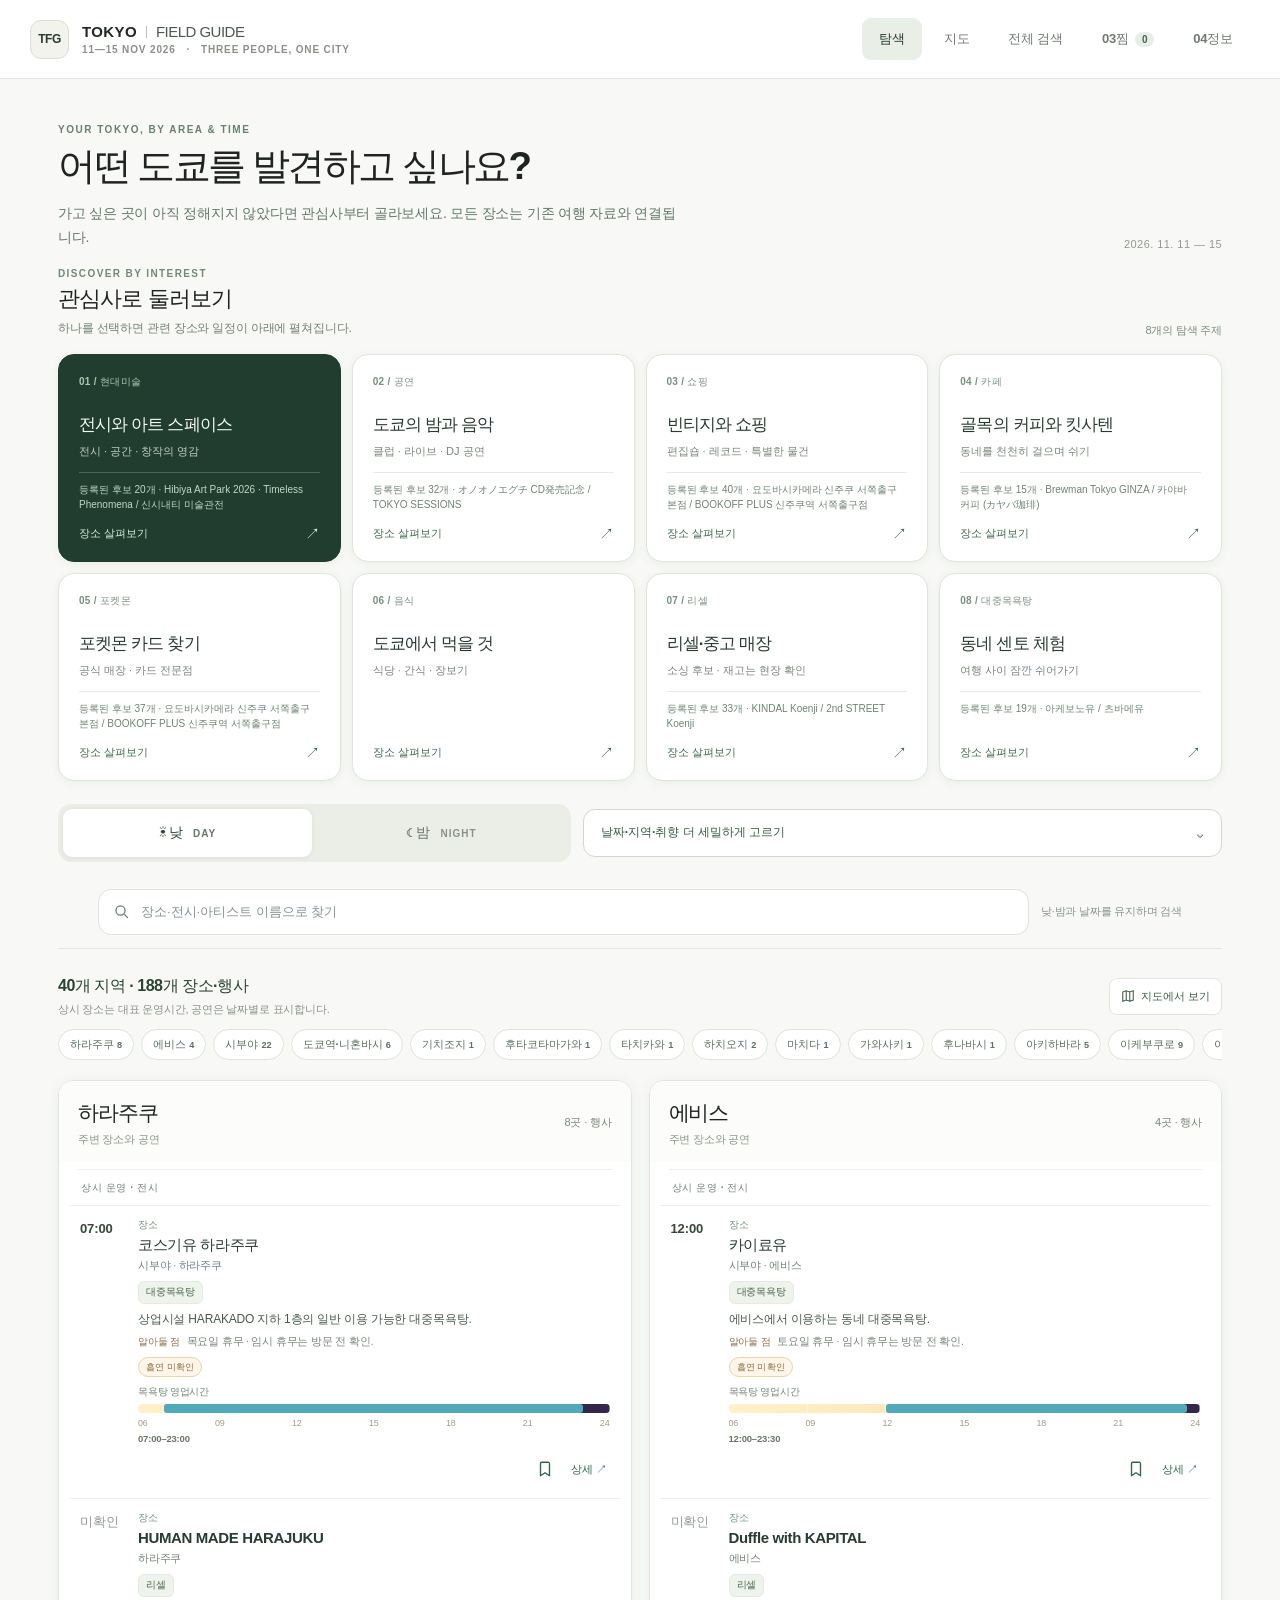
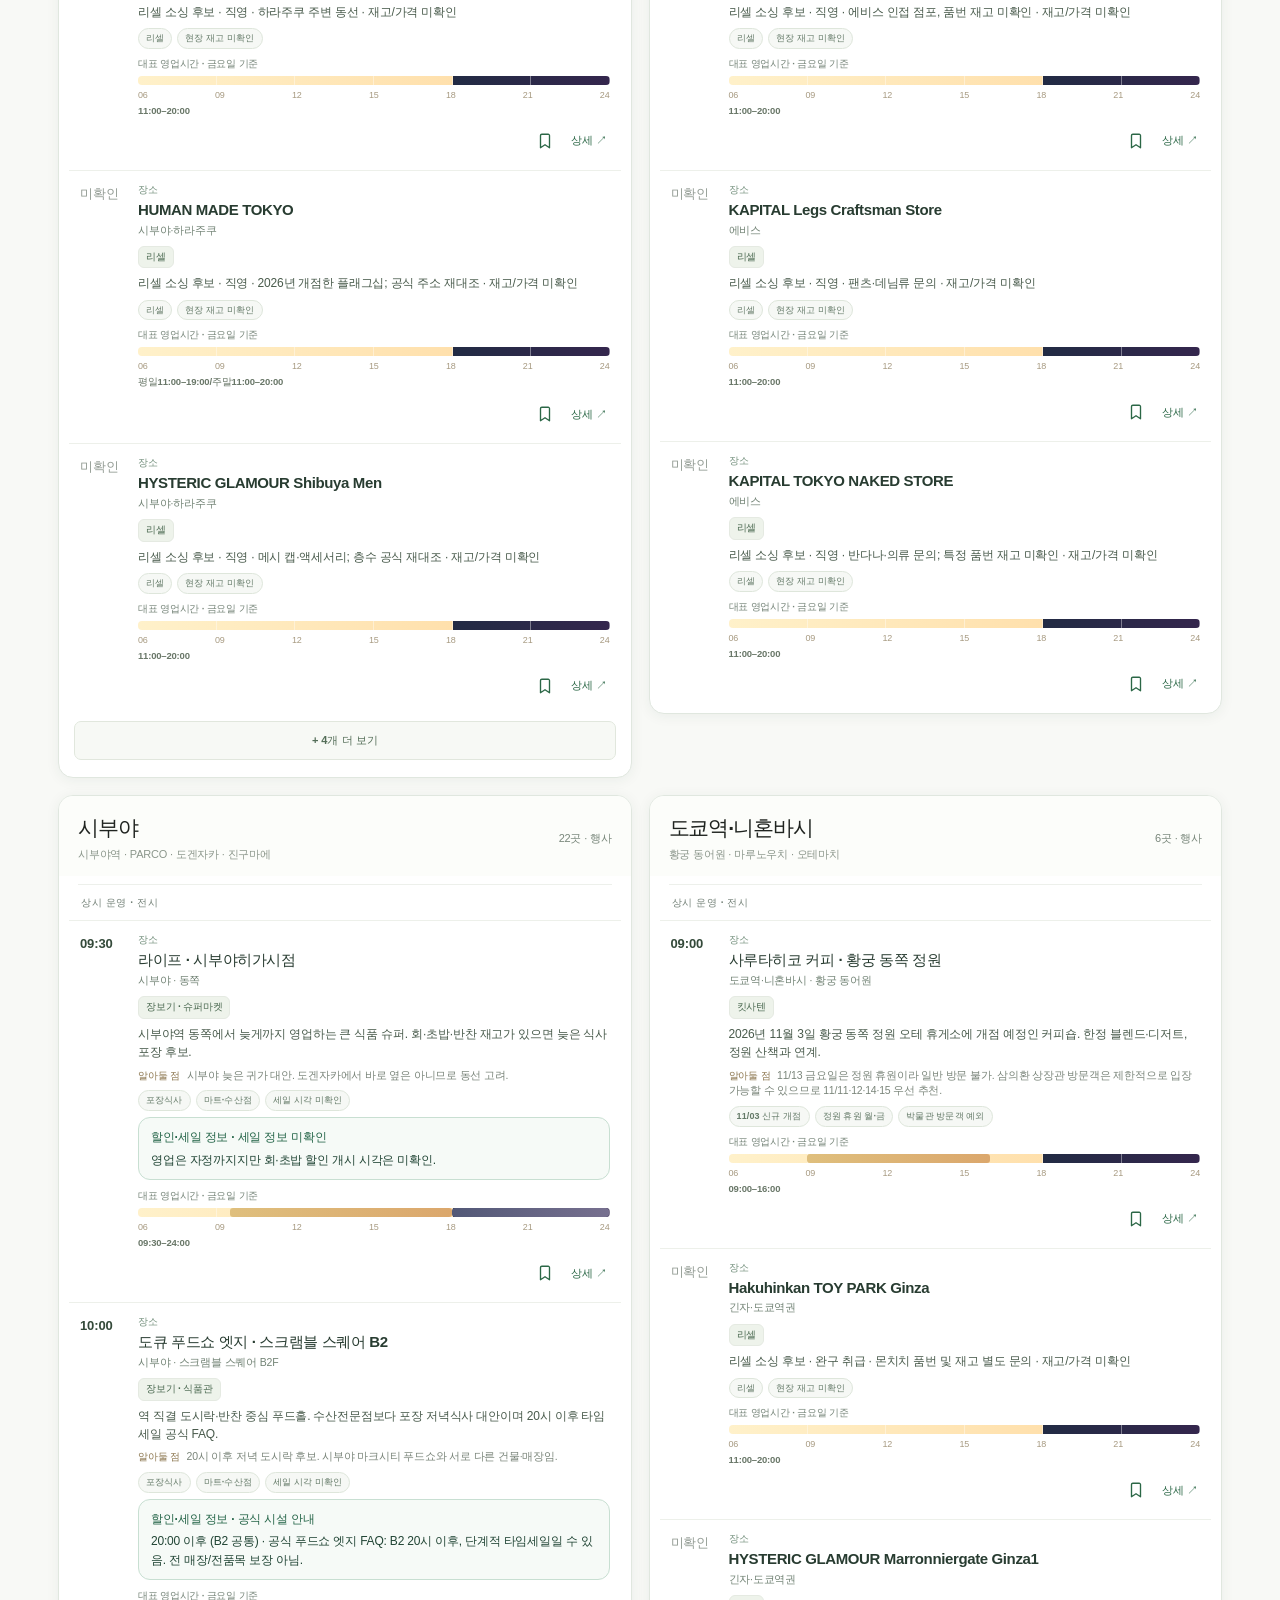
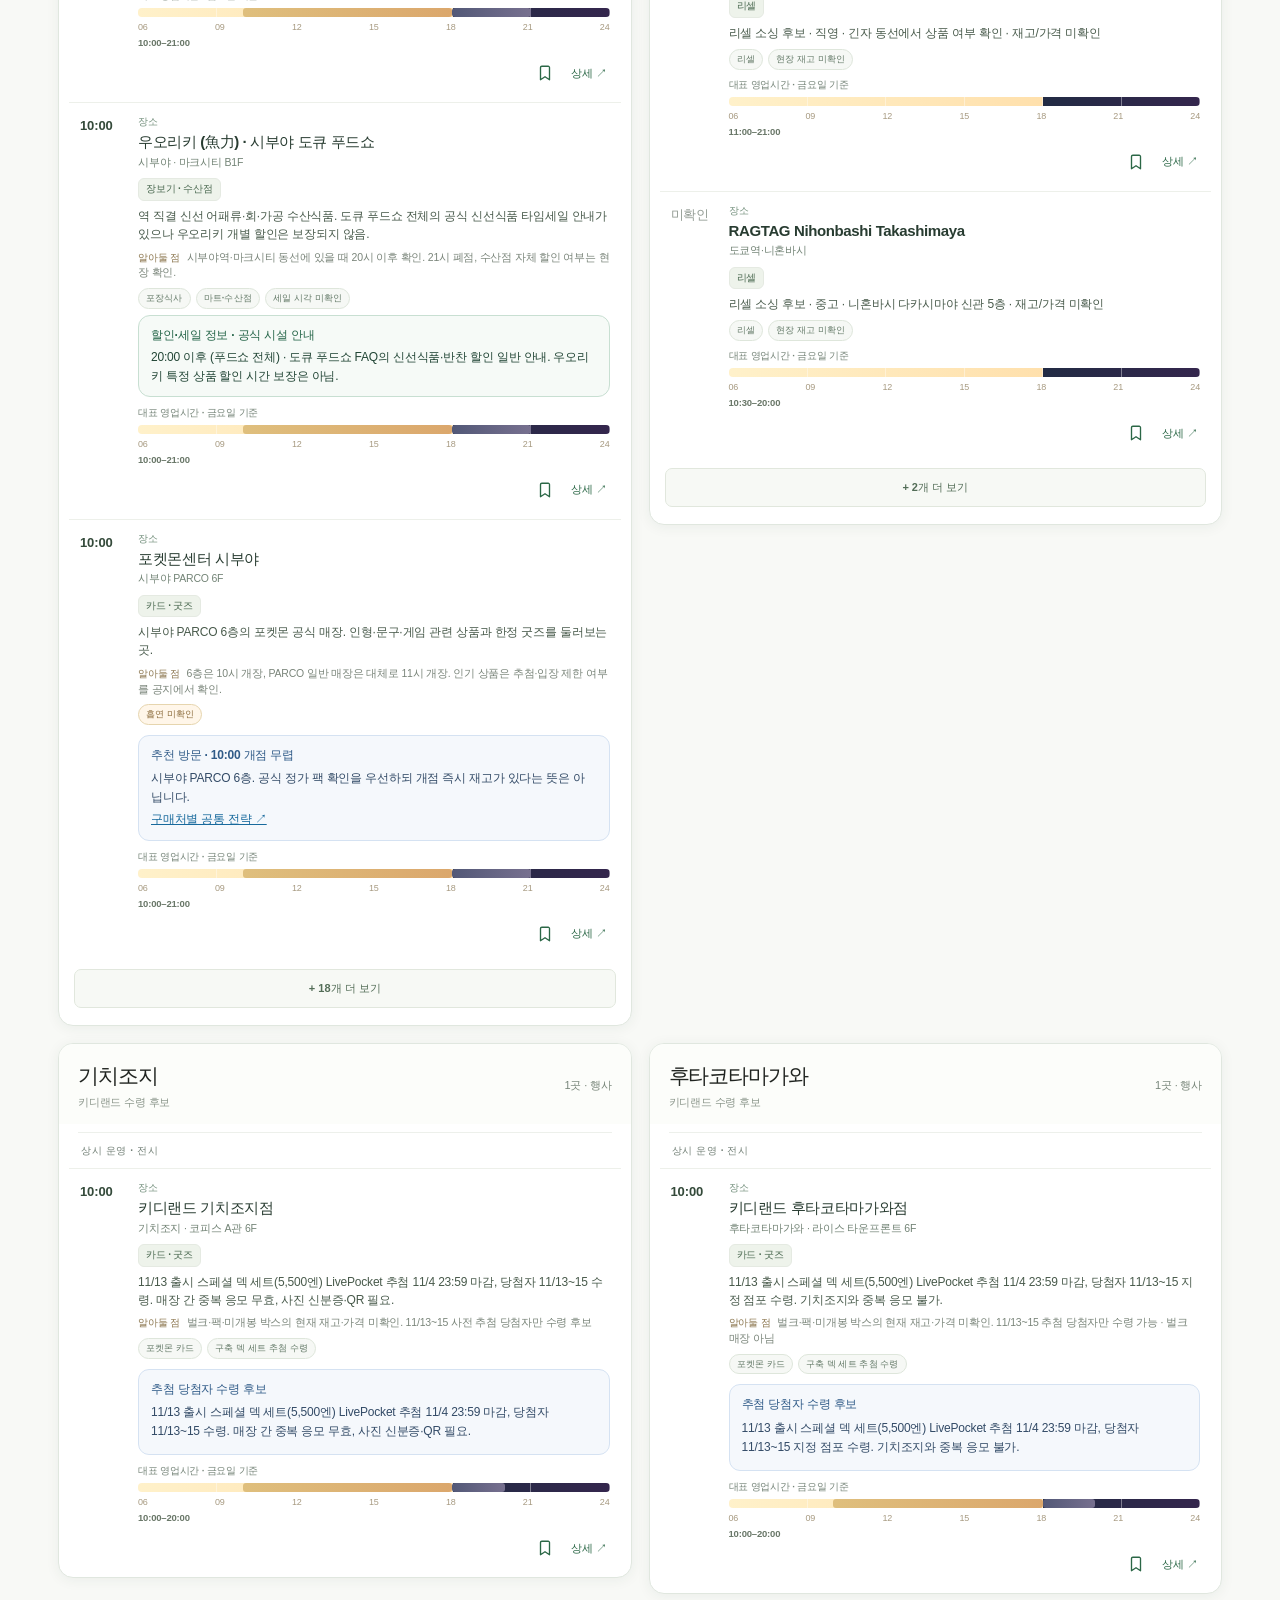
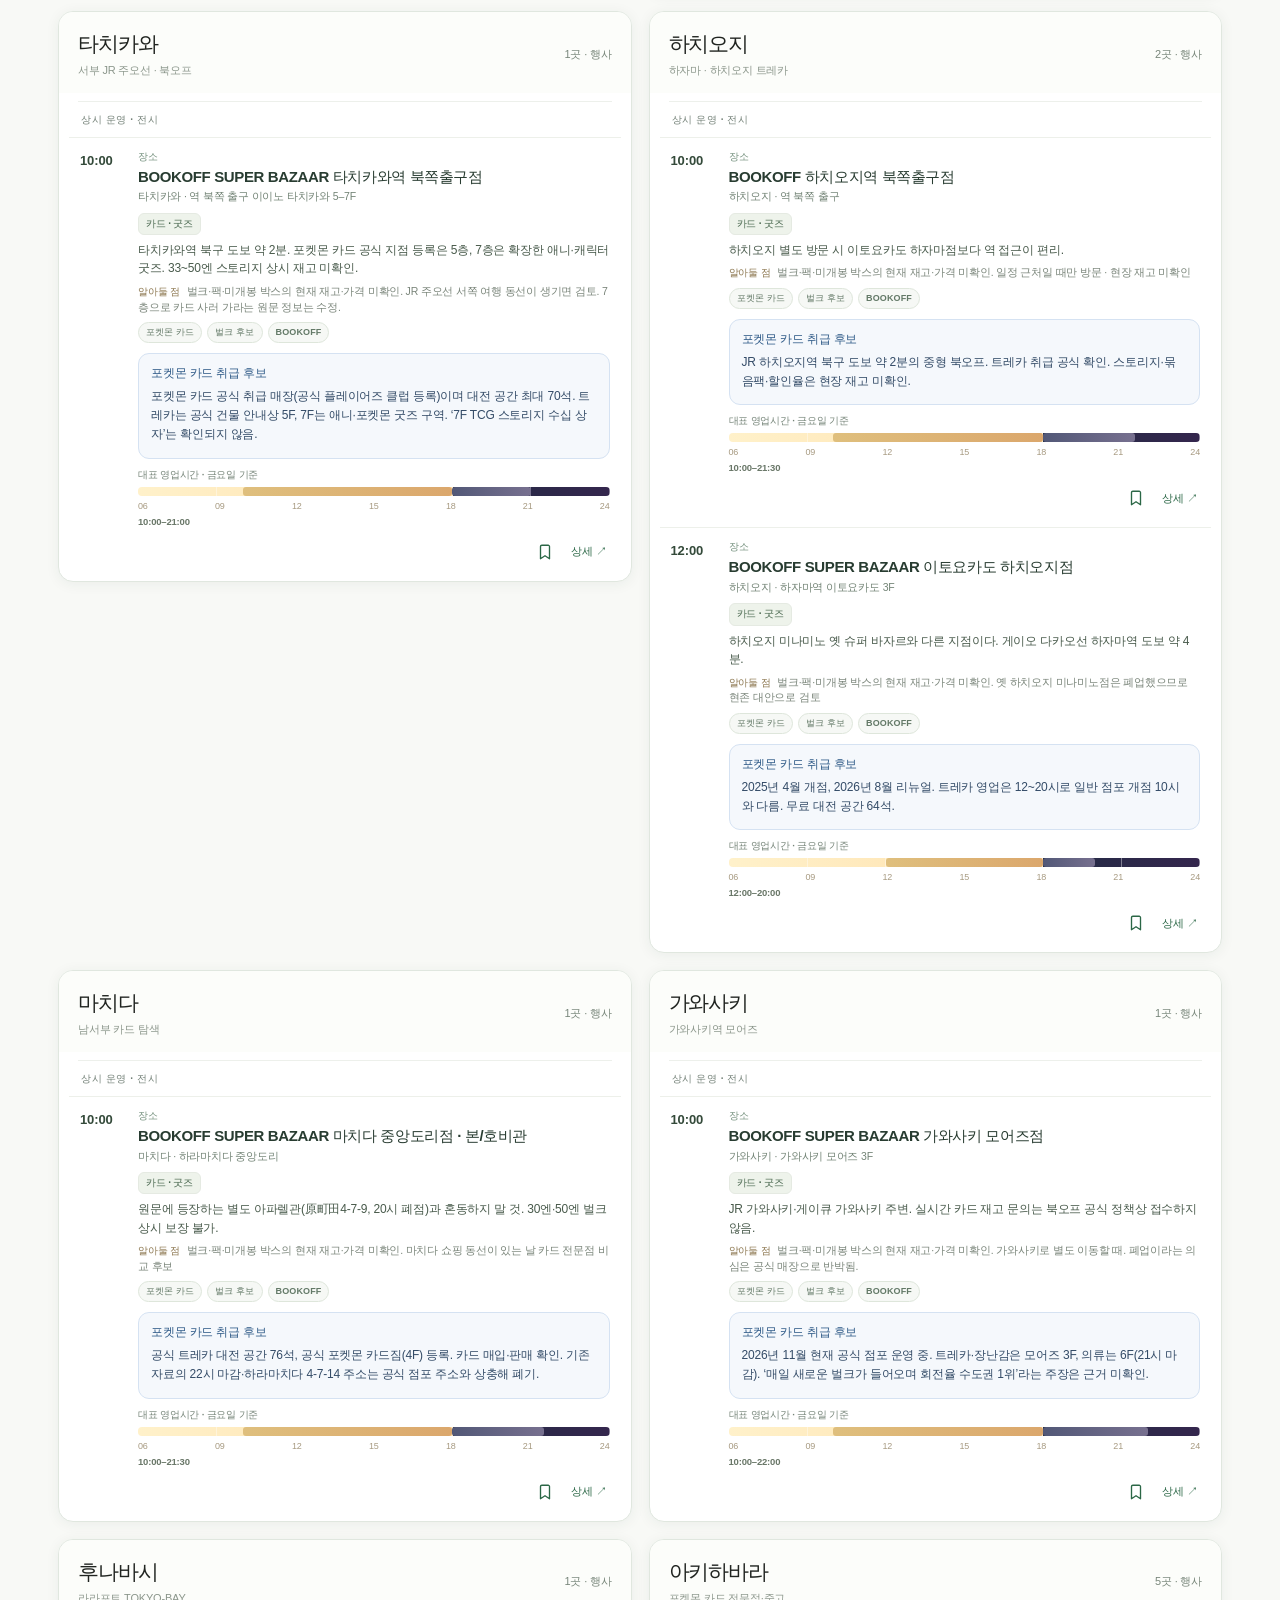
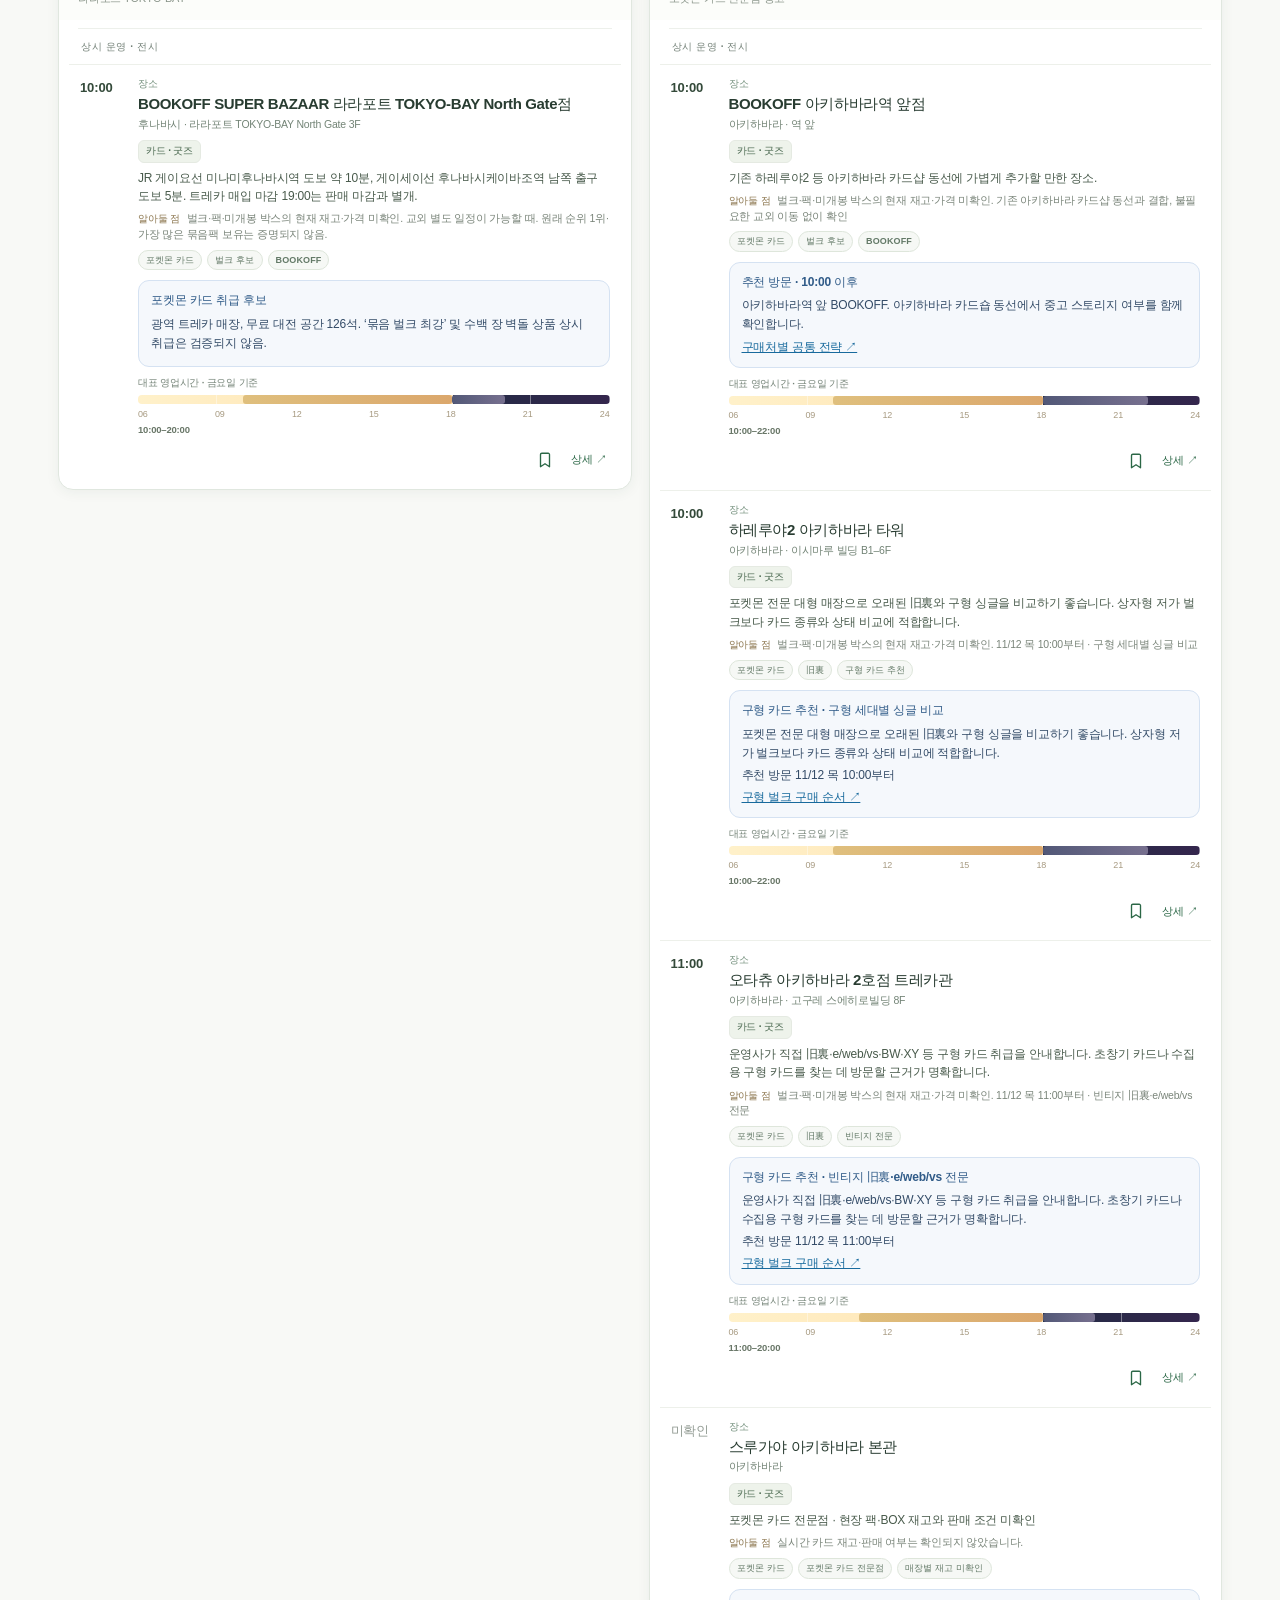
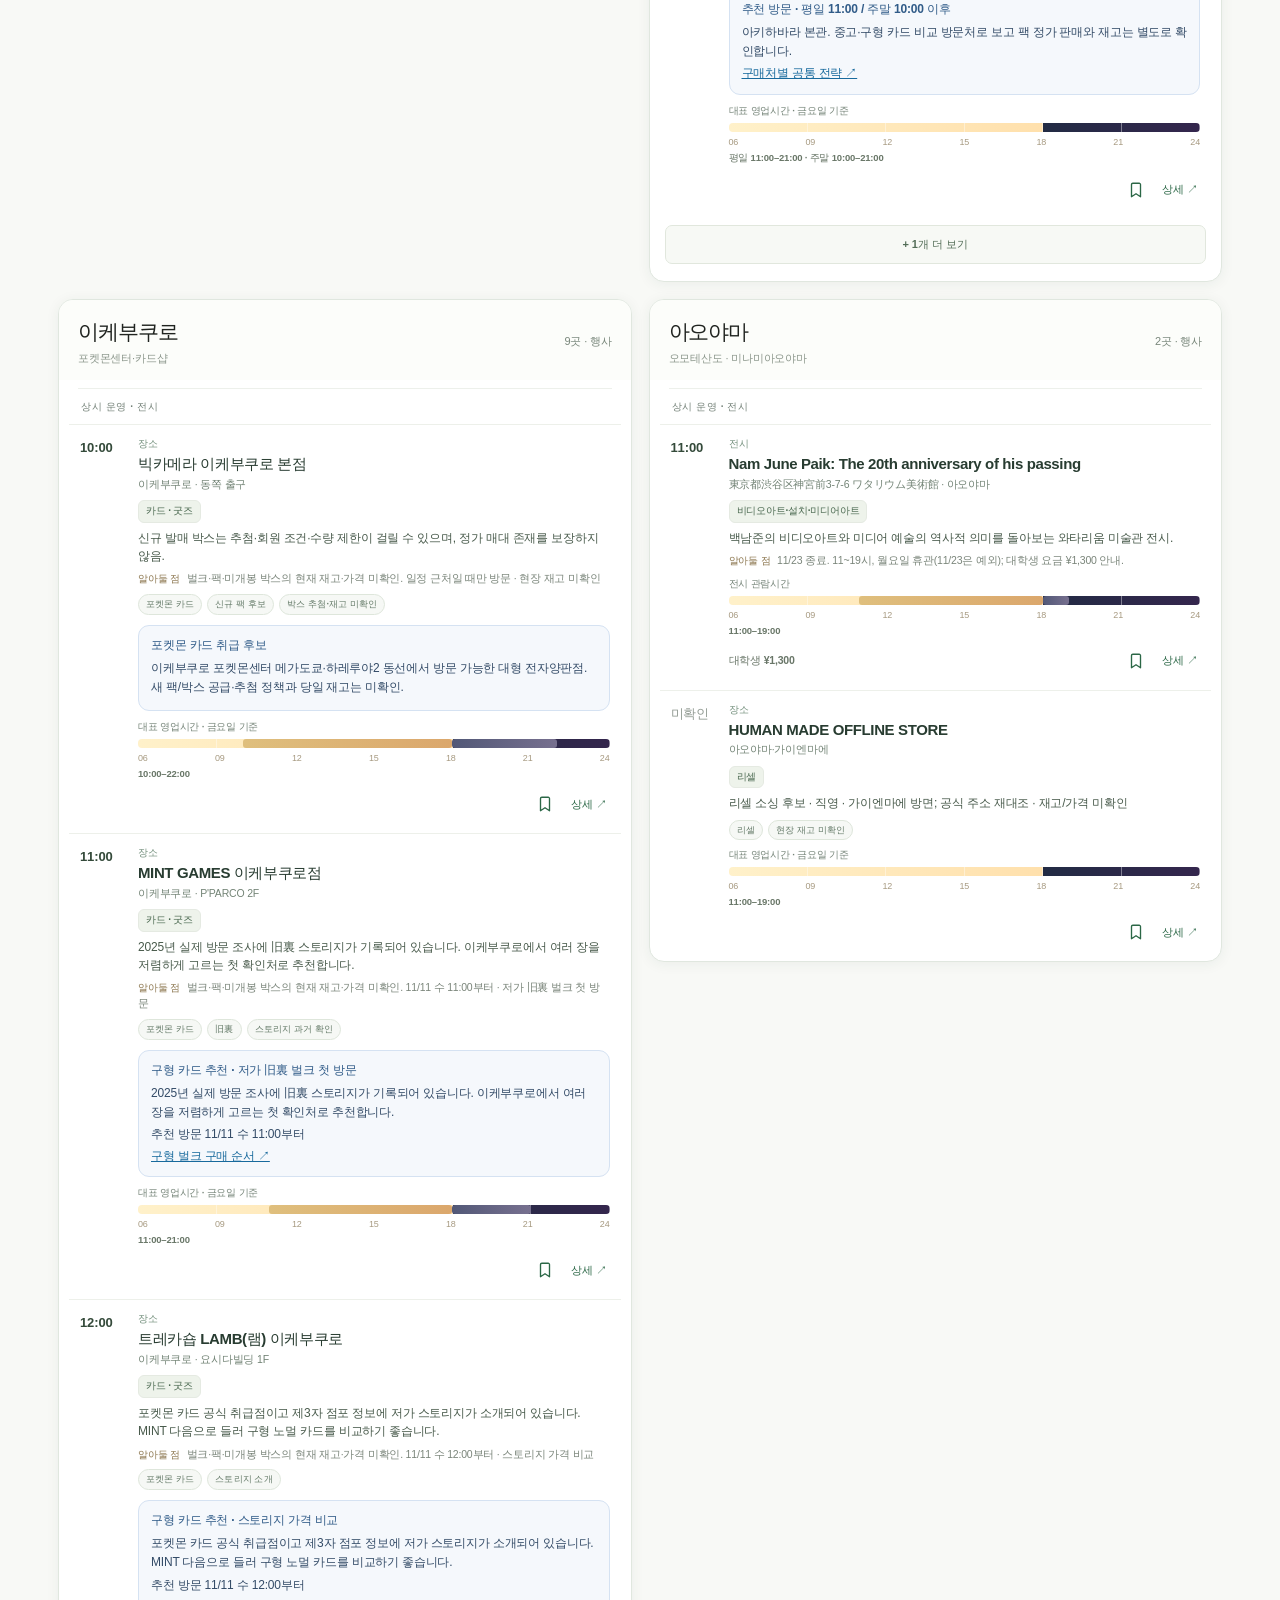
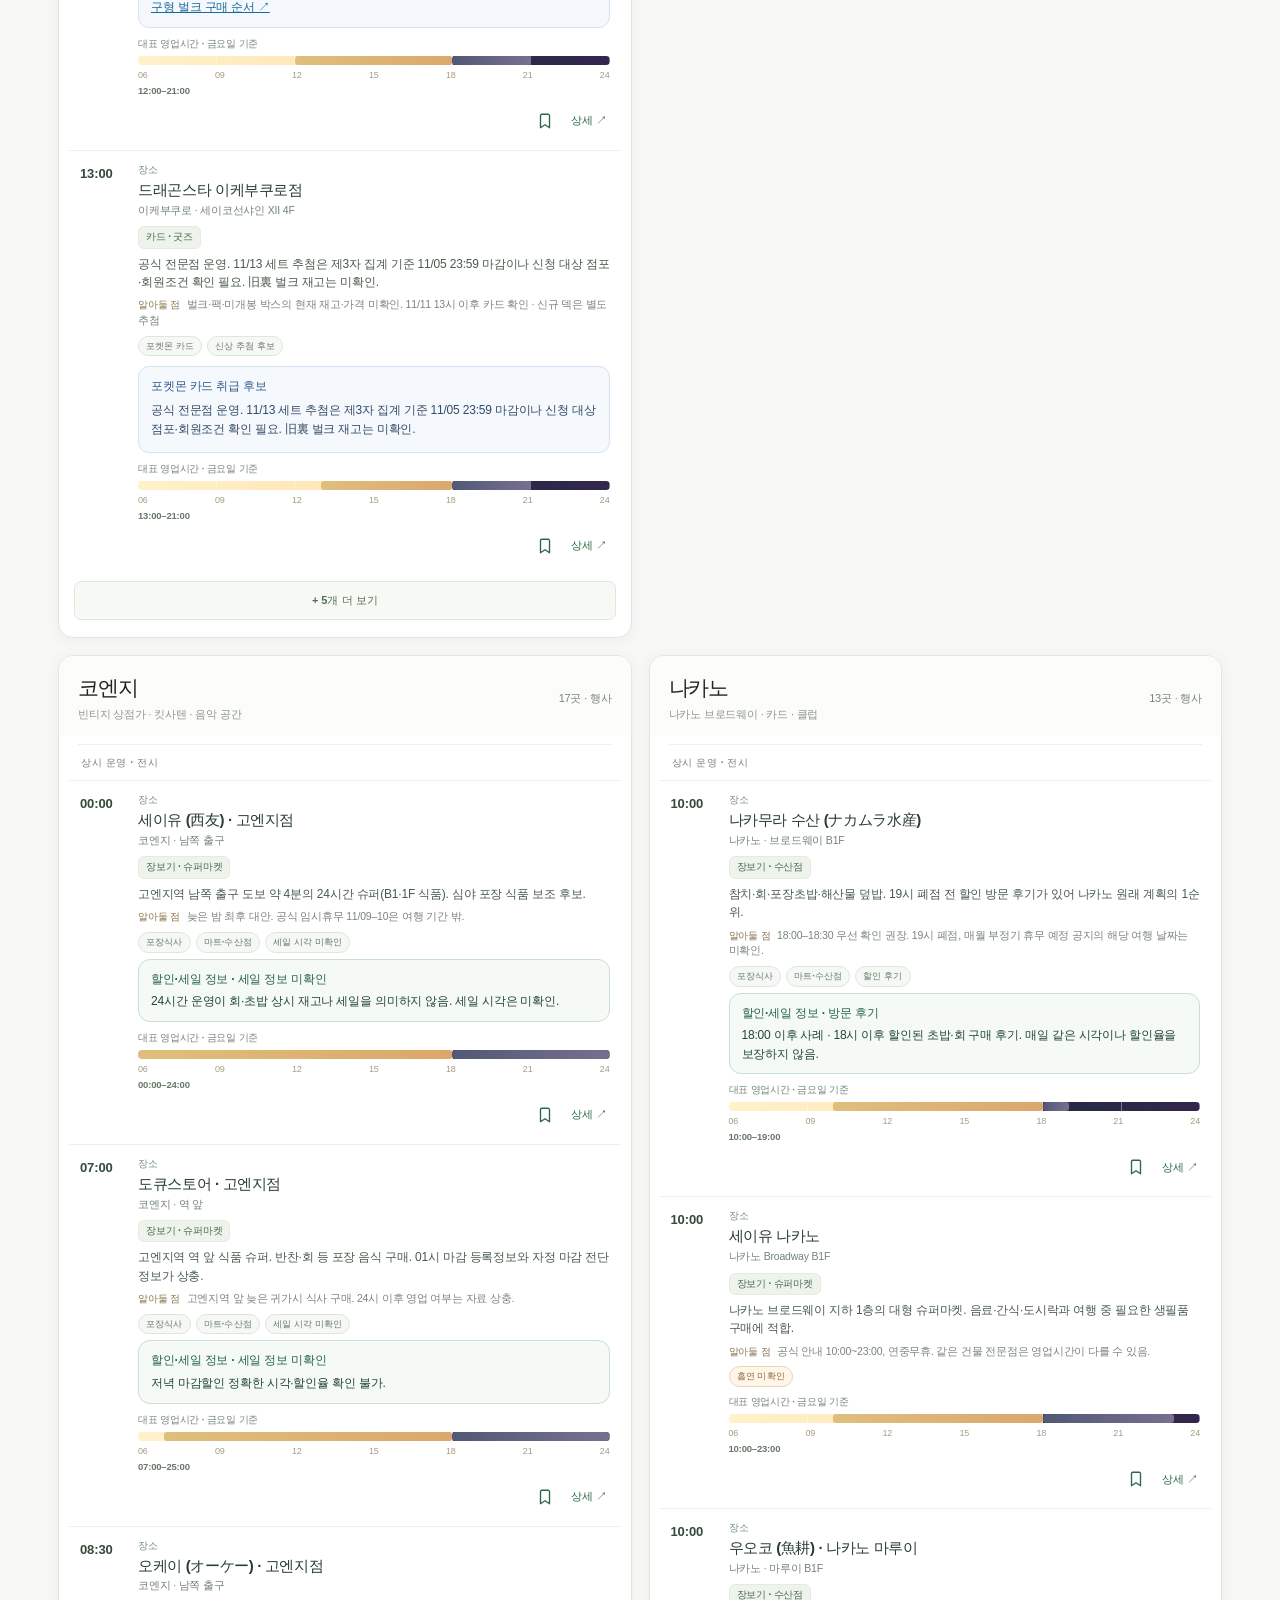
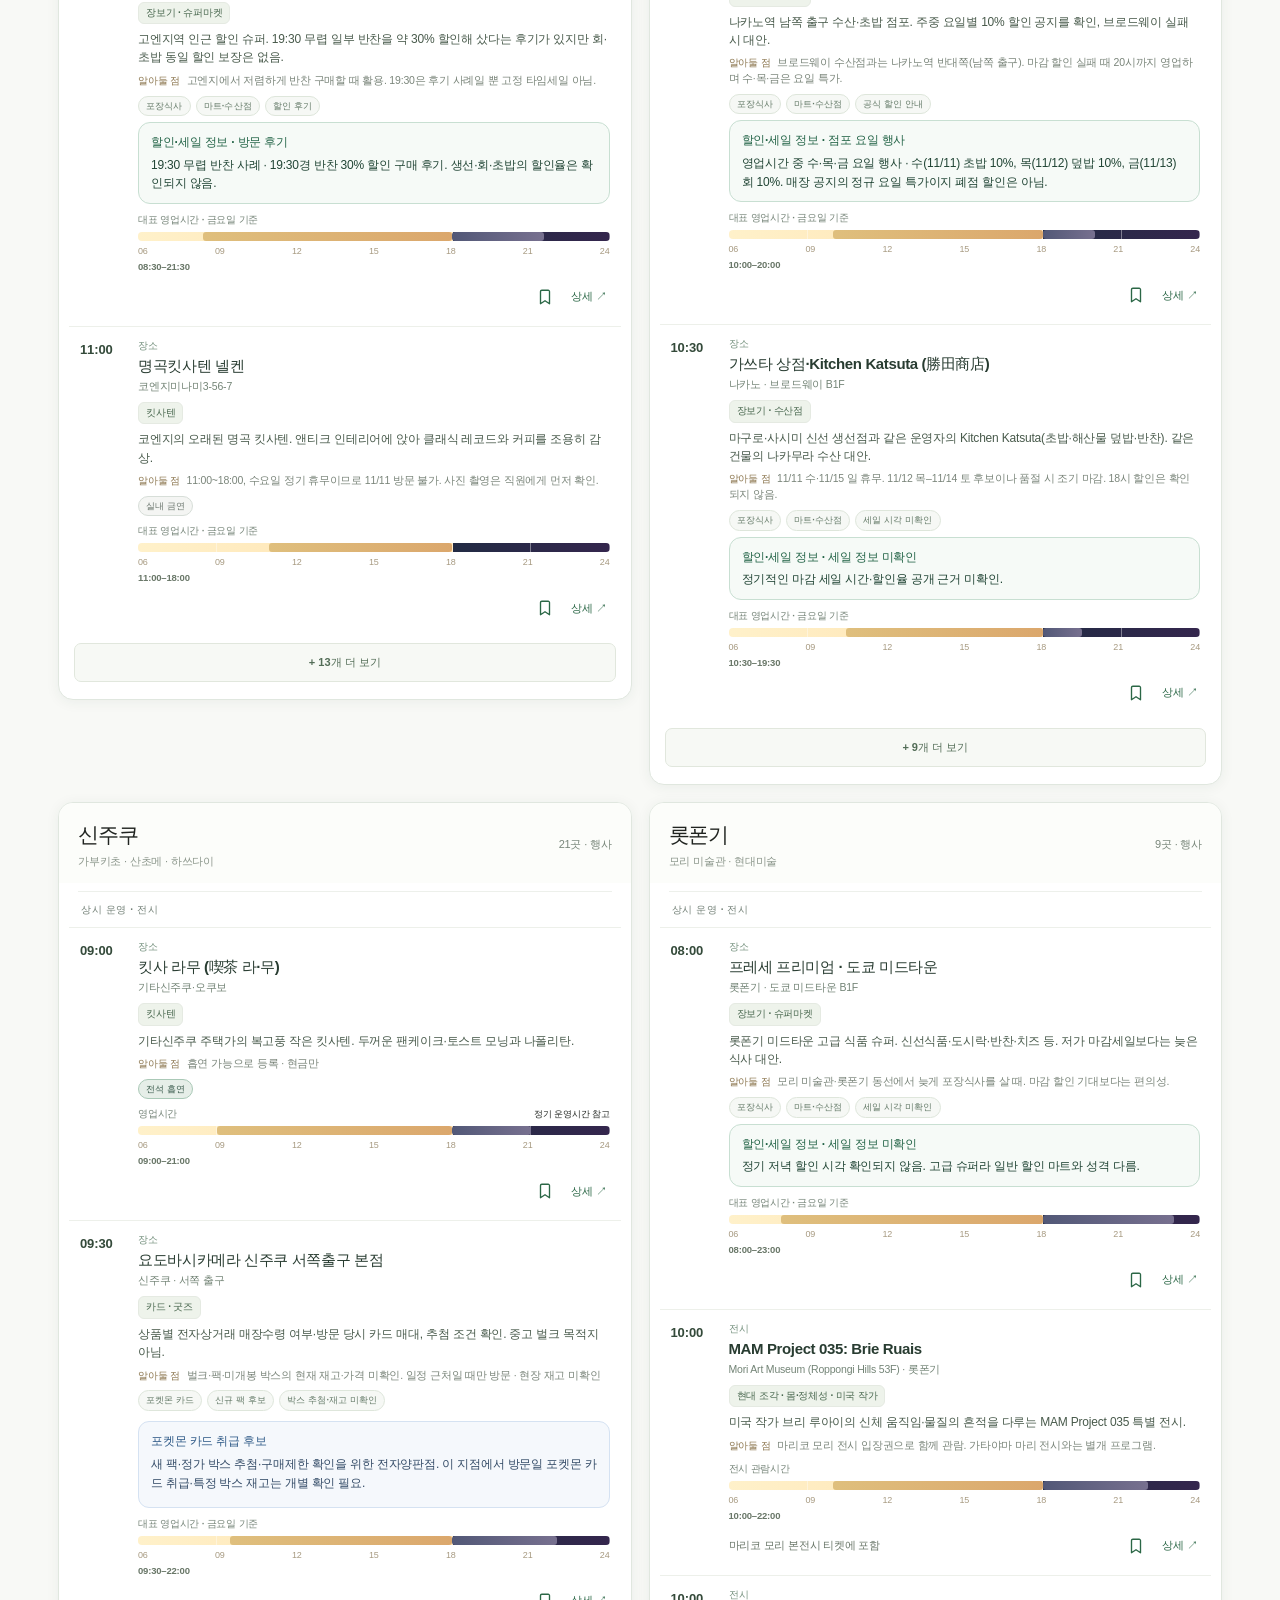
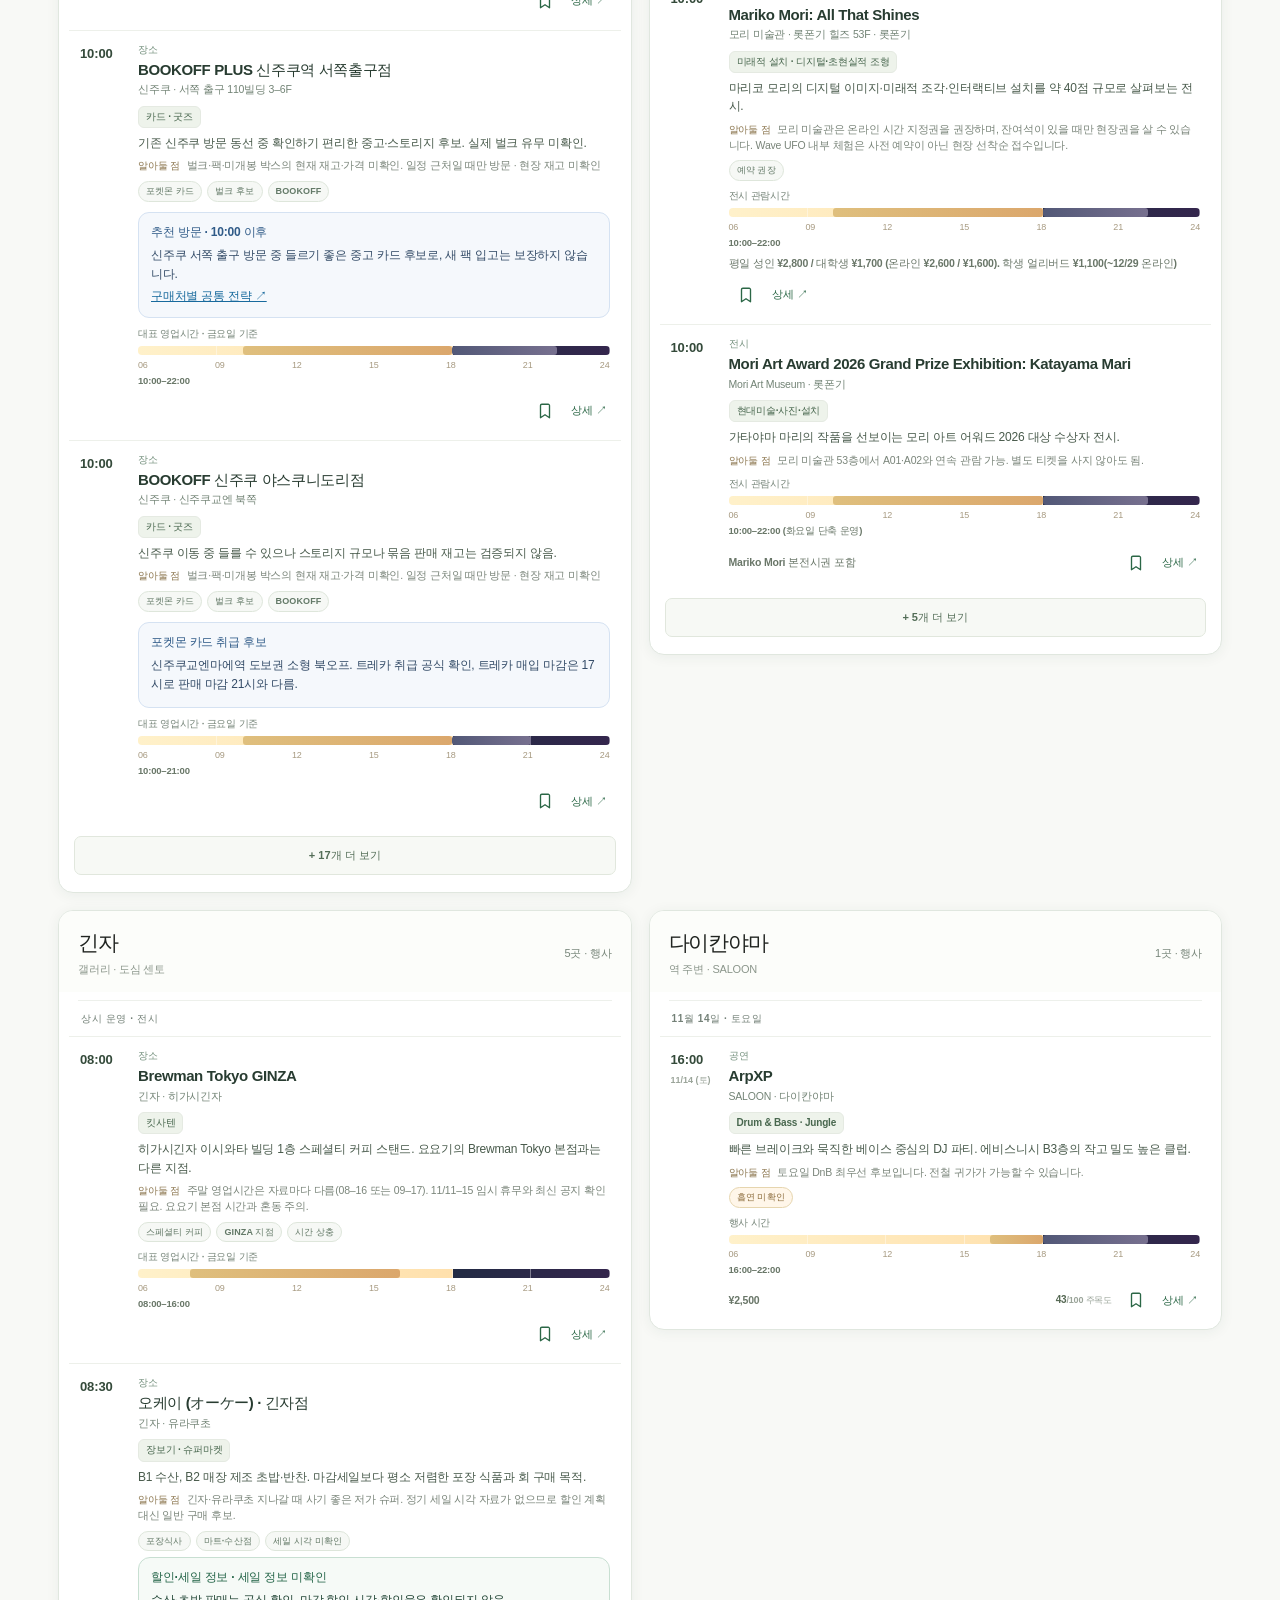
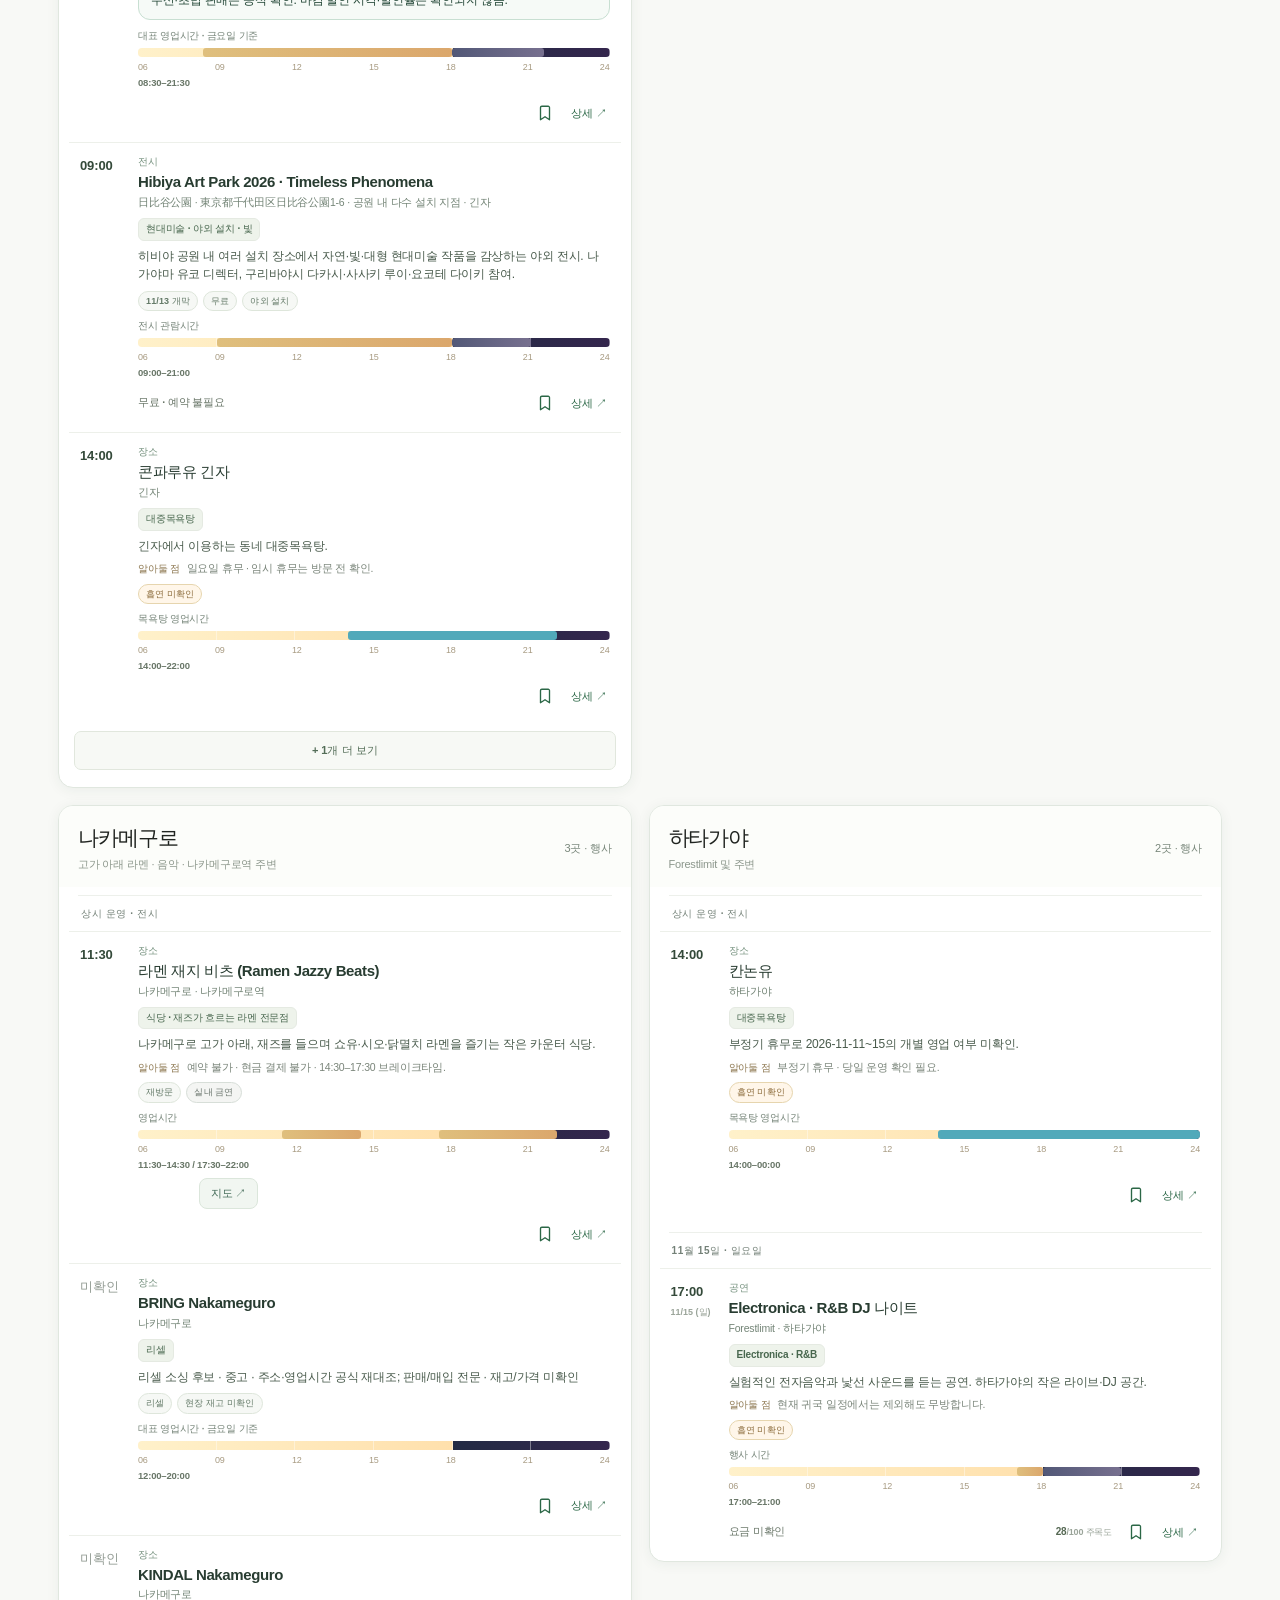
==== commit 518aa665: "feat: separate dining and grocery in filters, map, cards, search and saved views" ====
--- a/index.html
+++ b/index.html
@@ -497,7 +497,7 @@
 .map-extra{padding-top:9px;border-top:1px solid #ebeee9}.map-extra[hidden]{display:none!important}.map-filter-label{display:block;color:#68796b;font-size:11px;margin-bottom:9px;font-weight:700}.map-chipline{display:flex;gap:6px;overflow-x:auto;flex-wrap:wrap}
 .map-extra-bottom{display:flex;justify-content:space-between;align-items:center;gap:12px;margin-top:12px;flex-wrap:wrap}.map-extra-bottom label{font-size:12px;color:#627366}.map-extra-bottom select{border:1px solid #d8e1d9;border-radius:9px;padding:8px 12px;background:#fff;color:#30493a;margin-left:6px}.map-extra-bottom button{background:transparent;border:0;color:#5c765f;text-decoration:underline;text-underline-offset:3px;font-size:12px}
 .map-layout{margin-top:0}.pin.pin-symbol{--pc:#355c50;--pb:#fff;min-width:40px;width:40px;height:40px;padding:0;background:var(--pb)!important;color:var(--pc);border:1px solid color-mix(in srgb,var(--pc) 27%,white);border-radius:13px 13px 13px 3px;box-shadow:0 3px 13px #1e312a33;display:flex;align-items:center;justify-content:center;transition:opacity .18s ease,filter .18s ease,scale .14s ease;isolation:isolate}
-.pin.pin-symbol svg{width:22px;height:22px;flex-shrink:0}.pin-symbol.pin-event{--pc:#5d557c;--pb:#f5f1fa}.pin-symbol.pin-art{--pc:#966b46;--pb:#fff7ed}.pin-symbol.pin-shop{--pc:#4f7463;--pb:#edf7f0}.pin-symbol.pin-card{--pc:#346b84;--pb:#f1f8fc}.pin-symbol.pin-food{--pc:#9a6546;--pb:#fff5ef}.pin-symbol.pin-coffee{--pc:#826e55;--pb:#f9f4ec}.pin-symbol.pin-bar{--pc:#685b92;--pb:#f3f0fb}.pin-symbol.pin-other{--pc:#587169;--pb:#f4f7f6}
+.pin.pin-symbol svg{width:22px;height:22px;flex-shrink:0}.pin-symbol.pin-event{--pc:#5d557c;--pb:#f5f1fa}.pin-symbol.pin-art{--pc:#966b46;--pb:#fff7ed}.pin-symbol.pin-shop{--pc:#4f7463;--pb:#edf7f0}.pin-symbol.pin-card{--pc:#346b84;--pb:#f1f8fc}.pin-symbol.pin-food{--pc:#9a6546;--pb:#fff5ef}.pin-symbol.pin-grocery{--pc:#327b60;--pb:#e9f6ed}.pin-symbol.pin-coffee{--pc:#826e55;--pb:#f9f4ec}.pin-symbol.pin-bar{--pc:#685b92;--pb:#f3f0fb}.pin-symbol.pin-other{--pc:#587169;--pb:#f4f7f6}
 .pin.pin-symbol.selected{outline:3px solid #f5c471;z-index:6;scale:1.09}.pin.pin-symbol:focus-visible{outline:3px solid #cc994c}.pin-count{position:absolute;right:-8px;top:-8px;border:2px solid white;border-radius:30px;background:#334c40;color:white;font-size:9px;padding:2px 5px;font-weight:800;min-width:19px;line-height:13px}
 .pin.pin-symbol.clock-closed{opacity:.17;filter:grayscale(1);box-shadow:none}.pin.pin-symbol.clock-unknown{opacity:.60;border-style:dashed;border-width:2px}.pin.pin-symbol.clock-open{opacity:1}.pin.pin-symbol.selected.clock-closed{opacity:.48}
 .map-card-anchor{margin:0 0 10px;border:2px solid transparent;border-radius:15px;transition:border-color .25s ease,background .25s ease;scroll-margin-top:98px}.map-card-anchor .browse-card{margin:0}.map-card-anchor.map-card-selected{border-color:#8fa68c;background:#eff5ee;box-shadow:0 0 0 3px #bad5ac33}.map-card-anchor.map-card-selected .browse-card{background:#f7faf6}.map-unmapped{font-size:11px;margin:5px 12px;color:#8b6b54}
@@ -832,7 +832,7 @@
 <div class="browse-regions" id="browseRegions"></div>
 <div class="browse-endnote">영업시간은 날짜·행사에 따라 달라질 수 있습니다. 추정 운영시간은 점선으로, 확인되지 않은 시간은 별도로 표시합니다.</div>
 </section>
-<section class="app-container" id="view-saved" aria-labelledby="savedHeading"><div class="saved-header"><div class="eyebrow">YOUR SHORTLIST · ON THIS DEVICE</div><h1 id="savedHeading">찜한 장소</h1><p>마음에 드는 공연과 장소를 북마크해서 다시 찾아보세요. 로그인 없이 현재 브라우저에만 저장됩니다.</p></div><div class="saved-toolbar"><div class="saved-filter-chips" id="savedFilters" role="group" aria-label="찜한 항목 종류"><button type="button" class="active" data-saved-filter="all">전체</button><button type="button" data-saved-filter="event">공연</button><button type="button" data-saved-filter="place">매장 · 바</button><button type="button" data-saved-filter="sento">대중목욕탕</button><button type="button" data-saved-filter="art">전시</button></div><label class="saved-search-box"><span aria-hidden="true">⌕</span><input id="savedSearch" aria-label="찜한 장소 검색" type="search" placeholder="저장한 장소 검색"></label><span id="savedTotal" aria-live="polite"></span></div><div id="savedEntries"></div><p class="saved-disclaimer">찜 목록은 이 기기와 브라우저의 로컬 저장소에 보관됩니다. 파일 위치·브라우저·기기를 바꾸거나 브라우저 데이터를 삭제하면 목록이 이전되지 않을 수 있습니다. 다른 사람의 찜 목록과 자동 공유되지 않습니다.</p></section><section class="app-container" id="view-map"><div class="viewheading map-quiet-heading"><div><div class="eyebrow">EXPLORE THE CITY</div><h1>도쿄 지도</h1></div><div class="summarystat">공연 40 · 전시 21 · 장소 95</div></div><section aria-label="지도 전용 검색 조건" class="map-controls"><div class="map-main-row"><div aria-label="지도의 낮과 밤" class="daynight-switch mini map-period" id="mapDayNight" role="group"><button data-map-period="day" type="button">낮</button><button data-map-period="night" type="button">밤</button></div><span class="map-summary" id="mapFilterSummary"></span><button id="mapSavedOnly" class="map-saved-only" type="button" aria-pressed="false" aria-label="찜한 장소만 보기">찜만 보기</button><button aria-controls="mapExtraFilters" aria-expanded="false" id="mapFilterEdit" type="button">필터 <span aria-hidden="true">⌄</span></button></div><div class="map-time-control" id="mapTimeControl" aria-label="누르고 있는 동안만 동작하는 시간 컨트롤"><div class="map-scrub-labels"><span id="mapTimeNote">시간대를 누른 채 움직여 보기</span><strong id="mapTimeLabel">12:00</strong></div><div class="map-scrub-surface" id="mapTimeTouchSurface" role="slider" tabindex="0" aria-label="누르고 움직일 동안 영업 중인 장소 강조" aria-valuemin="0" aria-valuemax="1080" aria-valuenow="360" aria-valuetext="12:00" aria-orientation="horizontal"><div class="map-scrub-track"><div class="map-scrub-progress" id="mapScrubProgress"></div><span class="map-scrub-thumb" id="mapScrubThumb"></span></div></div><div class="map-time-ticks" id="mapTimeTicks" aria-hidden="true"></div></div><div aria-label="지도 날짜·요일 선택" class="map-daybar" id="mapDateFilters" role="group"></div><div class="map-extra" hidden="" id="mapExtraFilters"><span class="map-filter-label">장소 유형</span><div class="map-chipline" id="mapTypeFilters"></div><div class="map-extra-bottom"><label>지역 <select aria-label="지도 지역 선택" id="mapRegionFilter"></select></label><button id="mapFilterClear" type="button">지도 필터 초기화</button></div></div></section><div class="segment-wrap legacy-map-tabs" hidden=""><div aria-label="지도 종류" class="segments" id="mapTabs" role="group"></div></div><div class="map-layout"><div class="map-stage" id="mapStage"><canvas aria-label="지도를 드래그하거나 두 손가락으로 확대 축소할 수 있습니다" id="mapCanvas" tabindex="0"></canvas><div id="pins"></div><div class="map-zoom"><button aria-label="확대" id="zoomIn" type="button">+</button><button aria-label="축소" id="zoomOut" type="button">−</button></div><div class="map-tools"><button class="toolbtn" id="switchBg" type="button">약도 보기</button><button class="toolbtn" id="openOSM" type="button">외부 지도 ↗</button></div><div aria-label="선택한 장소 정보" id="map-popover" role="dialog"><button aria-label="닫기" class="pop-close" id="closePop">×</button><h3 id="popTitle"></h3><div id="popBody"></div></div><div class="map-foot"><span id="mapStatus">키 없이 도로 지도 연결 중</span><span>© OpenStreetMap contributors · © CARTO</span></div></div><aside class="map-aside"><div class="aside-head"><strong id="asideTitle">공연 목록</strong><p id="asideDesc">마커를 선택하면 이 목록에서 해당 장소를 찾아 보여줍니다.</p><div class="store-days map-store-days" hidden="" id="storeDays"></div><div class="aside-tools"><button data-area="all" type="button">전체 위치</button><button data-area="shibuya" type="button">시부야</button><button data-area="nakano" type="button">나카노</button><button data-area="shinjuku" type="button">신주쿠</button></div></div><div class="aside-list" id="mapItems"></div></aside></div></section>
+<section class="app-container" id="view-saved" aria-labelledby="savedHeading"><div class="saved-header"><div class="eyebrow">YOUR SHORTLIST · ON THIS DEVICE</div><h1 id="savedHeading">찜한 장소</h1><p>마음에 드는 공연과 장소를 북마크해서 다시 찾아보세요. 로그인 없이 현재 브라우저에만 저장됩니다.</p></div><div class="saved-toolbar"><div class="saved-filter-chips" id="savedFilters" role="group" aria-label="찜한 항목 종류"><button type="button" class="active" data-saved-filter="all">전체</button><button type="button" data-saved-filter="event">공연</button><button type="button" data-saved-filter="place">모든 장소</button><button type="button" data-saved-filter="dining">식당</button><button type="button" data-saved-filter="grocery">장보기</button><button type="button" data-saved-filter="sento">대중목욕탕</button><button type="button" data-saved-filter="art">전시</button></div><label class="saved-search-box"><span aria-hidden="true">⌕</span><input id="savedSearch" aria-label="찜한 장소 검색" type="search" placeholder="저장한 장소 검색"></label><span id="savedTotal" aria-live="polite"></span></div><div id="savedEntries"></div><p class="saved-disclaimer">찜 목록은 이 기기와 브라우저의 로컬 저장소에 보관됩니다. 파일 위치·브라우저·기기를 바꾸거나 브라우저 데이터를 삭제하면 목록이 이전되지 않을 수 있습니다. 다른 사람의 찜 목록과 자동 공유되지 않습니다.</p></section><section class="app-container" id="view-map"><div class="viewheading map-quiet-heading"><div><div class="eyebrow">EXPLORE THE CITY</div><h1>도쿄 지도</h1></div><div class="summarystat">공연 40 · 전시 21 · 장소 95</div></div><section aria-label="지도 전용 검색 조건" class="map-controls"><div class="map-main-row"><div aria-label="지도의 낮과 밤" class="daynight-switch mini map-period" id="mapDayNight" role="group"><button data-map-period="day" type="button">낮</button><button data-map-period="night" type="button">밤</button></div><span class="map-summary" id="mapFilterSummary"></span><button id="mapSavedOnly" class="map-saved-only" type="button" aria-pressed="false" aria-label="찜한 장소만 보기">찜만 보기</button><button aria-controls="mapExtraFilters" aria-expanded="false" id="mapFilterEdit" type="button">필터 <span aria-hidden="true">⌄</span></button></div><div class="map-time-control" id="mapTimeControl" aria-label="누르고 있는 동안만 동작하는 시간 컨트롤"><div class="map-scrub-labels"><span id="mapTimeNote">시간대를 누른 채 움직여 보기</span><strong id="mapTimeLabel">12:00</strong></div><div class="map-scrub-surface" id="mapTimeTouchSurface" role="slider" tabindex="0" aria-label="누르고 움직일 동안 영업 중인 장소 강조" aria-valuemin="0" aria-valuemax="1080" aria-valuenow="360" aria-valuetext="12:00" aria-orientation="horizontal"><div class="map-scrub-track"><div class="map-scrub-progress" id="mapScrubProgress"></div><span class="map-scrub-thumb" id="mapScrubThumb"></span></div></div><div class="map-time-ticks" id="mapTimeTicks" aria-hidden="true"></div></div><div aria-label="지도 날짜·요일 선택" class="map-daybar" id="mapDateFilters" role="group"></div><div class="map-extra" hidden="" id="mapExtraFilters"><span class="map-filter-label">장소 유형</span><div class="map-chipline" id="mapTypeFilters"></div><div class="map-extra-bottom"><label>지역 <select aria-label="지도 지역 선택" id="mapRegionFilter"></select></label><button id="mapFilterClear" type="button">지도 필터 초기화</button></div></div></section><div class="segment-wrap legacy-map-tabs" hidden=""><div aria-label="지도 종류" class="segments" id="mapTabs" role="group"></div></div><div class="map-layout"><div class="map-stage" id="mapStage"><canvas aria-label="지도를 드래그하거나 두 손가락으로 확대 축소할 수 있습니다" id="mapCanvas" tabindex="0"></canvas><div id="pins"></div><div class="map-zoom"><button aria-label="확대" id="zoomIn" type="button">+</button><button aria-label="축소" id="zoomOut" type="button">−</button></div><div class="map-tools"><button class="toolbtn" id="switchBg" type="button">약도 보기</button><button class="toolbtn" id="openOSM" type="button">외부 지도 ↗</button></div><div aria-label="선택한 장소 정보" id="map-popover" role="dialog"><button aria-label="닫기" class="pop-close" id="closePop">×</button><h3 id="popTitle"></h3><div id="popBody"></div></div><div class="map-foot"><span id="mapStatus">키 없이 도로 지도 연결 중</span><span>© OpenStreetMap contributors · © CARTO</span></div></div><aside class="map-aside"><div class="aside-head"><strong id="asideTitle">공연 목록</strong><p id="asideDesc">마커를 선택하면 이 목록에서 해당 장소를 찾아 보여줍니다.</p><div class="store-days map-store-days" hidden="" id="storeDays"></div><div class="aside-tools"><button data-area="all" type="button">전체 위치</button><button data-area="shibuya" type="button">시부야</button><button data-area="nakano" type="button">나카노</button><button data-area="shinjuku" type="button">신주쿠</button></div></div><div class="aside-list" id="mapItems"></div></aside></div></section>
 <section class="app-container" id="view-explore"><div class="explore-top"><div><div class="eyebrow">ALL PLACES &amp; EVENTS</div><h1>전체 검색</h1><p>공연 · 매장 · 대중목욕탕 · 전시 · 공원 · 서점을 이름, 지역, 아티스트로 한 번에 찾아보세요. 공연의 주목도 평가와 DJ 정보도 그대로 남겨두었습니다.</p></div><div class="hero-count">11월 11일 수요일 — 15일 일요일</div></div><div class="global-quick-search"><div aria-label="전체 검색 유형" class="global-search-tabs" id="globalSearchTabs" role="group"></div><label class="global-search-input"><span aria-hidden="true">⌕</span><input aria-label="전체 검색" autocomplete="off" id="globalQuery" placeholder="장소 · DJ · 지역 · 전시 검색" type="search"/></label><span aria-live="polite" id="globalResultCount"></span></div><div class="global-results" id="globalResults"></div><details class="legacy-explorer" id="legacyExplorer"><summary>공연 전체 비교 · 날짜·장르·주목도순</summary><div class="legacy-explorer-content"><details class="score-overview"><summary><strong>주목도 100점 산식 확인</strong><span>아티스트·SNS·공연장·RA·해외 관심을 하나로 통합</span></summary><div class="score-overview-body"><div class="score-method-tiles"><div><strong>30</strong><span>온라인 팬 규모</span></div><div><strong>20</strong><span>아티스트 이력</span></div><div><strong>20</strong><span>공연장 인지도</span></div><div><strong>20</strong><span>RA 행사 관심</span></div><div><strong>10</strong><span>외국인 관심</span></div></div><p>실제 인스타그램·SoundCloud·Spotify 숫자가 확인되면 가장 강한 플랫폼 규모를 반영합니다. 중복 팬은 더하지 않습니다. 자료가 없는 항목은 임의 추정 없이 0점 처리하므로 낮은 점수가 곧 관객 부족을 뜻하지는 않습니다. 자세한 항목별 점수와 검증 링크는 개별 공연 상세에서 확인할 수 있습니다.</p></div></details><div class="filterbar"><div class="filter-row" id="dateFilters"></div><div class="filter-row" id="genreFilters"></div><div class="filter-row"><label class="f-label" for="searchEvents">검색</label><div class="searchbox"><span>⌕</span><input aria-label="공연 검색" autocomplete="off" id="searchEvents" placeholder="DJ · 공연명 · 장소 검색"/></div></div></div><div class="list-meta"><span id="resultCount"></span><label class="sort-label" for="eventSort">정렬 <select id="eventSort"><option value="score">주목도 높은 순</option><option value="date">날짜순</option><option value="name">이름순</option></select></label></div><div class="event-grid" id="eventGrid"></div></div></details><div class="global-art-link"><button id="openArtDirectory" type="button">현대미술 전시 8개 자세히 보기 ↗</button></div></section>
 <section class="app-container" id="view-art"><div class="explore-top"><div><div class="eyebrow">CONTEMPORARY ART · DAY PROGRAMS</div><h1>전시·아트·낮 일정</h1><p>모리 미술관을 중심으로 전시 날짜, 관람 시간, 입장료와 학생 할인 정보를 정리했습니다. 현대미술·디자인을 우선하며 회화·역사미술 전시도 선택적으로 제공합니다.</p></div><div class="hero-count">2026.11.11–15</div></div><div class="art-note">11/13 금요일 도쿄도현대미술관(MOT)은 20:00까지 열며, 17시 이후 학생 무료 혜택이 안내되어 있습니다. 학생증 지참 여부를 확인하세요.</div><div class="art-grid" id="artGrid"></div></section>
 <section class="app-container" id="view-info" aria-label="도쿄 여행 정보"></section><section id="view-detail"><div class="detail-container" id="detailRoot"></div></section>
@@ -860,6 +860,12 @@
 if(POKEMON_VISIT){
  for(const addition of POKEMON_VISIT.places){if(!SOURCE.PLACES.some(p=>p.id===addition.id||(p.address===addition.address&&p.name===addition.name)))SOURCE.PLACES.push({...addition});}
  for(const place of SOURCE.PLACES){const visit=POKEMON_VISIT.visits[place.id];if(visit)place.pokemonVisit=visit;}
+}
+// Purpose is independent of legacy category labels; stable place IDs are retained.
+for(const place of SOURCE.PLACES){
+ if(place.category==='식사'&&!place.placePurpose)place.placePurpose='dining';
+ if(place.category==='먹거리'&&!place.placePurpose)place.placePurpose='grocery';
+ if(place.id==='P07'&&!place.marketType)place.marketType='supermarket';
 }
 const {VENUES,EVENTS,PLACES}=SOURCE;
 // Add sourcing candidates without changing the original dated itinerary or embedded archive.
@@ -991,7 +997,7 @@
 <aside><section class="detail-panel"><h2>공연장 정보</h2><div class="venue-name">${esc(v.name)}</div><div class="venue-addr">${esc(v.area)}<br>${esc(v.address)}</div>${smokingDetail(v.smoking)}<div class="linkstack"><a class="solid" href="${esc(e.url)}" target="_blank" rel="noopener noreferrer">행사 원문 / 예매 ↗</a><a href="${gmaps(v.address+' '+v.name)}" target="_blank" rel="noopener noreferrer">Google 지도 길찾기 ↗</a><button type="button" id="detailMap2">앱 지도에서 보기</button></div><p class="info-warning">공연 순서, 아티스트, 종료 시각과 입장료는 변동될 수 있습니다. ${e.needsCheck?'이 행사에는 미확인 정보가 있으므로 반드시 원문을 확인하세요.':''}</p></section><section class="detail-panel"><h2>시간 읽는 법</h2><p class="section-small">심야 공연은 정오 12:00부터 다음 날 오전 06:00까지 한 줄로 표시했습니다. 05:00 종료는 공연 시작 다음 날 새벽 5시입니다. 종료 시간이 없는 공연은 시작점만 표시합니다.</p></section></aside></div>`;
 document.getElementById('backDetail').onclick=()=>navigate(previousMain.replace(/^#/,''));document.getElementById('detailShowMap').onclick=()=>focusEvent(e.id);document.getElementById('detailMap2').onclick=()=>focusEvent(e.id);
 document.getElementById('shareDetail').onclick=async()=>{try{if(navigator.share){await navigator.share({title:e.name,url:location.href});return;}if(navigator.clipboard){await navigator.clipboard.writeText(location.href);toast('링크를 복사했습니다.');return;}}catch(err){if(err.name==='AbortError')return;}window.prompt('공유할 링크를 복사하세요',location.href);};}
-function renderStoreDetail(id){const p=PLACES.find(x=>x.id===id),root=document.getElementById('detailRoot');if(!p){navigate('map/content');return;}const h=storeHoursFor(p),hours=STORE_HOURS[p.id]||{};document.title=p.name+' · TOKYO FIELD GUIDE';root.innerHTML=`<button class="detail-back" id="backStore">← 이전 화면으로</button><section class="store-hero"><div class="detail-kicker">PERMANENT PLACE · ${p.sentoId?'대중목욕탕':esc(p.category)}</div><h1>${esc(p.name)}</h1><div class="personal-tag-row">${personalTags(p.tags)}</div>${smokingDetail(p.smoking)}${reservationHeroGuide(p)}<p>${esc(p.description)} · ${esc(p.area)}</p><p class="store-address">${esc(p.address||p.area)}</p>${p.tripNote?`<p class="hours-reason">${esc(p.tripNote)}</p>`:''}${pokemonRetailNotice(p,true)}${saleDisplay(p,true)}<div class="detail-actions">${bookmarkButton('place',p.id)}<button type="button" id="storeLocate">지도에서 위치 보기 ↗</button><a class="outline" href="${esc(p.url)}" target="_blank" rel="noopener">장소 안내 ↗</a></div></section><div class="detail-panel"><div class="detail-section-label">OPENING HOURS</div><h2>방문 날짜별 영업시간</h2><p class="section-intro">요일별로 다르면 각각 표시합니다. 점선 바는 주변 매장·후기를 참고한 권역 예상 시간으로, 실제 운영시간이 아닙니다.</p><div class="store-days">${STORE_DATES.map(([d,w])=>`<button type="button" data-store-day="${d}" class="${storeDate===d?'active':''}">${d.slice(3)} ${w}</button>`).join('')}</div><div id="singleStoreHours">${storeBar(p)}</div>${h.reason?`<p class="hours-reason">${esc(h.reason)}</p>`:''}<div class="store-detail-links"><a href="${esc(hours.source||p.url)}" target="_blank" rel="noopener">영업시간 근거 확인 ↗</a><a href="${gmaps((p.address||p.name+' '+p.area))}" target="_blank" rel="noopener">Google 지도로 길찾기 ↗</a></div></div>`;
+function renderStoreDetail(id){const p=PLACES.find(x=>x.id===id),root=document.getElementById('detailRoot');if(!p){navigate('map/content');return;}const h=storeHoursFor(p),hours=STORE_HOURS[p.id]||{};document.title=p.name+' · TOKYO FIELD GUIDE';root.innerHTML=`<button class="detail-back" id="backStore">← 이전 화면으로</button><section class="store-hero"><div class="detail-kicker">PERMANENT PLACE · ${p.sentoId?'대중목욕탕':esc(placeDisplayCategory(p))}</div><h1>${esc(p.name)}</h1><div class="personal-tag-row">${personalTags(p.tags)}</div>${smokingDetail(p.smoking)}${reservationHeroGuide(p)}<p>${esc(p.description)} · ${esc(p.area)}</p><p class="store-address">${esc(p.address||p.area)}</p>${p.tripNote?`<p class="hours-reason">${esc(p.tripNote)}</p>`:''}${pokemonRetailNotice(p,true)}${saleDisplay(p,true)}<div class="detail-actions">${bookmarkButton('place',p.id)}<button type="button" id="storeLocate">지도에서 위치 보기 ↗</button><a class="outline" href="${esc(p.url)}" target="_blank" rel="noopener">장소 안내 ↗</a></div></section><div class="detail-panel"><div class="detail-section-label">OPENING HOURS</div><h2>방문 날짜별 영업시간</h2><p class="section-intro">요일별로 다르면 각각 표시합니다. 점선 바는 주변 매장·후기를 참고한 권역 예상 시간으로, 실제 운영시간이 아닙니다.</p><div class="store-days">${STORE_DATES.map(([d,w])=>`<button type="button" data-store-day="${d}" class="${storeDate===d?'active':''}">${d.slice(3)} ${w}</button>`).join('')}</div><div id="singleStoreHours">${storeBar(p)}</div>${h.reason?`<p class="hours-reason">${esc(h.reason)}</p>`:''}<div class="store-detail-links"><a href="${esc(hours.source||p.url)}" target="_blank" rel="noopener">영업시간 근거 확인 ↗</a><a href="${gmaps((p.address||p.name+' '+p.area))}" target="_blank" rel="noopener">Google 지도로 길찾기 ↗</a></div></div>`;
 if(p.sentoId){const v=SENTO_BY_ID[p.sentoId];const locate=root.querySelector('#storeLocate');if(locate){const a=document.createElement('a');a.href=gmaps((p.address||p.name+' '+p.area));a.target='_blank';a.rel='noopener noreferrer';a.className='sento-external-map';a.textContent='외부 지도에서 찾기 ↗';locate.replaceWith(a);}const panel=root.querySelector('.detail-panel');if(panel){const published=v.operating_hours.published_hours.map(x=>`${esc(x.days)}: ${esc(x.open)}–${esc(x.close)}${x.close_next_day?' (다음 날)':''}`).join('<br>');panel.insertAdjacentHTML('afterbegin',`<div class="sento-detail-summary"><div class="sento-detail-icon">${markerSVG.sento?'<svg viewBox="0 0 24 24" fill="none" stroke="currentColor" stroke-width="1.7">'+markerSVG.sento+'</svg>':''}</div><div><strong>일본 일반 대중목욕탕 · 銭湯</strong><p>기본 성인 입욕료 참고: ¥600 (2026.08 기준, 사우나·수건 별도). 실제 가격과 임시휴무는 방문 전 확인하세요.</p><p>${published}</p><p>정기휴무: ${esc(v.operating_hours.regular_closure)} · 최종 입장시간 미확인</p></div></div>`);}}
  document.getElementById('backStore').onclick=()=>navigate(previousMain.replace(/^#/,''));{const loc=document.getElementById('storeLocate');if(loc)loc.onclick=()=>focusStore(p.id);}root.querySelectorAll('[data-store-day]').forEach(b=>b.onclick=()=>{storeDate=b.dataset.storeDay;root.querySelectorAll('[data-store-day]').forEach(x=>x.classList.toggle('active',x===b));let h=storeHoursFor(p);document.getElementById('singleStoreHours').innerHTML=storeBar(p);{const oldReason=root.querySelector('.hours-reason');if(oldReason)oldReason.remove();}if(h.reason)document.getElementById('singleStoreHours').insertAdjacentHTML('afterend',`<p class="hours-reason">${esc(h.reason)}</p>`);});}
 /* Explorer list */
@@ -1060,7 +1066,19 @@
  if(period==='day')return start<1080&&en>360;
  return (start<1800&&en>1080)||(start>=1440&&start<1800)||(start<360);
 }
-function browseTypeFor(entry){if(entry.kind==='event')return '공연';if(entry.kind==='art')return '현대미술';let c=entry.data.category;if(c==='뮤직바'||c==='클럽')return '바·클럽';if(c==='센토')return '대중목욕탕';if(c==='리셀')return '리셀';if(c==='포켓몬'||c==='쇼핑')return '쇼핑';if(c==='킷사텐')return '카페';return '음식';}
+const GROCERY_TYPE_LABELS=Object.freeze({supermarket:'슈퍼마켓',seafood_market:'수산점',food_hall:'식품관'});
+function placePurposeOf(p){
+ if(p?.placePurpose==='grocery'||p?.placePurpose==='dining')return p.placePurpose;
+ if(p?.category==='먹거리')return 'grocery';
+ if(p?.category==='식사')return 'dining';
+ return null;
+}
+function placeDisplayCategory(p){
+ if(placePurposeOf(p)==='grocery')return '장보기 · '+(GROCERY_TYPE_LABELS[p.marketType]||'식료품 매장');
+ if(placePurposeOf(p)==='dining')return '식당';
+ return p?.category||'장소';
+}
+function browseTypeFor(entry){if(entry.kind==='event')return '공연';if(entry.kind==='art')return '현대미술';const purpose=placePurposeOf(entry.data);if(purpose==='grocery')return '장보기';if(purpose==='dining')return '식당';let c=entry.data.category;if(c==='뮤직바'||c==='클럽')return '바·클럽';if(c==='센토')return '대중목욕탕';if(c==='리셀')return '리셀';if(c==='포켓몬'||c==='쇼핑')return '쇼핑';if(c==='킷사텐'||c==='카페')return '카페';if(c==='서점'||c==='레코드숍')return '서점·레코드';if(c==='공원')return '공원·산책';return '기타';}
 function allBrowseEntries(){let out=[];for(const e of EVENTS){let v=VENUES[e.venue];out.push({kind:'event',data:e,id:e.id,name:e.name,area:regionOf(v.area),subArea:v.area,lat:v.lat,lon:v.lon,sortStart:minutesForEvent(e),date:e.date,genre:e.group,keywords:[e.name,e.artists,e.genre,v.name,v.area].join(' '),cost:e.price||'',venueKey:e.venue});}
  for(const p of PLACES){out.push({kind:'place',data:p,id:p.id,name:p.name,area:regionOf(p.area),subArea:p.area,lat:p.lat,lon:p.lon,sortStart:null,date:'all',genre:'',keywords:[p.name,p.category,p.area,p.description,(p.tags||[]).join(' '),p.sale?.summary||'',p.sale?.time||'',p.address||''].join(' '),cost:'',venueKey:null});}
  for(const a of ARTS){out.push({kind:'art',data:a,id:a.id,name:a.name,area:regionOf(a.area),subArea:a.venue,lat:a.lat,lon:a.lon,sortStart:timeSchedule(a.time).known?timeSchedule(a.time).start:null,date:'all',genre:'',keywords:[a.name,a.area,a.venue,a.genre,a.description].join(' '),cost:a.price,venueKey:null});}return out;}
@@ -1144,7 +1162,7 @@
 function eventStyleTitle(e){let g=readableGenre(e.genre);if(g.length>43)g=g.slice(0,40).replace(/ · [^·]*$/,'');
  return g + (/라이브|Live|Jazz|Funk|Indie|Alternative/i.test(e.genre)?' 라이브':' DJ 나이트');}
 function cardCategory(entry){let guide=readGuide(entry);if(entry.kind==='event')return 'DJ · 음악 공연';if(entry.kind==='art')return '현대미술 전시';if(entry.data.sentoId)return '대중목욕탕';
- if(entry.data.category==='킷사텐')return '킷사텐';if(entry.data.category==='포켓몬')return '카드 · 굿즈';
+ if(placePurposeOf(entry.data)==='grocery')return placeDisplayCategory(entry.data);if(placePurposeOf(entry.data)==='dining'){const detail=cleanCardCopy(guide.category||'');return detail&&detail!=='식사'?'식당 · '+detail:'식당';}if(entry.data.category==='킷사텐')return '킷사텐';if(entry.data.category==='포켓몬')return '카드 · 굿즈';
  return cleanCardCopy(guide.category||entry.data.category||'장소');}
 function cardOneLine(entry){let guide=readGuide(entry);
  if(entry.kind==='event'){
@@ -1205,7 +1223,7 @@
 function dateSubheading(s){return ({'11/11':'11월 11일 · 수요일','11/12':'11월 12일 · 목요일','11/13':'11월 13일 · 금요일','11/14':'11월 14일 · 토요일','11/15':'11월 15일 · 일요일'})[s]||'상시 운영 · 전시';}
 
 function regionListHTML(region,items,expanded=false){let shown=expanded?items:items.slice(0,4);let parts='';let last='';for(const it of shown){let group=browseState.day==='all'?(it.kind==='event'?it.date:'always'):browseState.period==='night'&&browseState.type==='all'?'night'+nightPriority(it):'one';if(group!==last){let label=browseState.day==='all'?dateSubheading(it.kind==='event'?it.date:''):nightPriority(it)===0?'공연 · 음악 공간':nightPriority(it)===1?'저녁 식사':'저녁에도 운영하는 장소';if(browseState.day==='all'||browseState.period==='night'&&browseState.type==='all')parts+=`<div class="browse-subsection">${label}</div>`;last=group;}parts+=browseCard(it);}return `<section class="browse-region" id="region-${regionOrder.indexOf(region)}"><div class="browse-region-head"><div><h2>${esc(region)}</h2><p>${esc(regionDescriptions[region]||'주변 장소와 공연')}</p></div><span>${items.length}곳 · 행사</span></div><div class="browse-entry-wrap">${parts}</div>${!expanded&&items.length>4?`<button type="button" class="browse-region-more" data-region-more="${esc(region)}">+ ${items.length-4}개 더 보기</button>`:expanded&&items.length>4?`<button type="button" class="browse-region-more" data-region-less="${esc(region)}">접어 보기</button>`:''}</section>`;}
-const periodTypes={day:['전체','쇼핑','포켓몬','리셀','카페','음식','현대미술','대중목욕탕','공연','바·클럽'],night:['전체','공연','바·클럽','음식','카페','현대미술','쇼핑','포켓몬','리셀','대중목욕탕']};
+const periodTypes={day:['전체','쇼핑','포켓몬','리셀','카페','식당','장보기','현대미술','대중목욕탕','공연','바·클럽'],night:['전체','공연','바·클럽','식당','장보기','카페','현대미술','쇼핑','포켓몬','리셀','대중목욕탕']};
 function renderBrowse(){let root=document.getElementById('browseRegions');if(!root)return;
  document.querySelectorAll('#view-discover [data-browse-period]').forEach(b=>{let active=b.dataset.browsePeriod===browseState.period;b.classList.toggle('active',active);b.setAttribute('aria-pressed',active?'true':'false');});
  const days=[['all','전체'],...STORE_DATES];document.getElementById('browseDates').innerHTML=days.map(([d,w])=>`<button type="button" data-browse-day="${d}" class="${browseState.day===d?'active':''}" aria-pressed="${browseState.day===d}">${d==='all'?'전체 일정':d.slice(3)+' '+w}</button>`).join('');
@@ -1232,12 +1250,12 @@
 // Map v7: all controls below belong to the map; the discovery filters are untouched.
 const mapFilters={period:'day',day:'11/13',type:'all',region:'all',favoritesOnly:false};
 const mapClock={enabled:false,minutes:360}; // relative to 06:00 daytime or 12:00 nighttime
-const mapTypeNames=['전체','공연','바·클럽','쇼핑','리셀','카페','음식','현대미술','대중목욕탕'];
+const mapTypeNames=['전체','공연','바·클럽','쇼핑','리셀','카페','식당','장보기','현대미술','대중목욕탕'];
 const validGeo=x=>Number.isFinite(x.lat)&&Number.isFinite(x.lon);
 function mapBrowseEntries(){return browseMatches({...browseState,...mapFilters,smoking:new Set(),genre:'all',order:'time'});}
 function mapBrowseItems(){return mapBrowseEntries().filter(validGeo).map(x=>({ ...x.data, isPlace:x.kind==='place',isArt:x.kind==='art',kind:x.kind,lat:x.lat,lon:x.lon,groupKey:'geo:'+x.lat.toFixed(5)+':'+x.lon.toFixed(5),color:x.kind==='event'?'#4b5679':x.kind==='place'?'#427765':'#946b49'}));}
-const markerSVG={resale:'<path d="M4 8h16l-1 13H5L4 8z"/><path d="M8 8V6a4 4 0 0 1 8 0v2"/><path d="m9 12 3 4 3-4M12 16v3m-3-2h6"/>',event:'<path d="M9 18V5l12-2v13"/><circle cx="6" cy="18" r="3"/><circle cx="18" cy="16" r="3"/>',art:'<path d="M12 3a9 9 0 1 0 9 9c0-2-2-2.5-4-2.5S14 9 14 7s1-4-2-4z"/><circle cx="7.5" cy="12" r="1"/><circle cx="10" cy="7.7" r="1"/><circle cx="16" cy="13" r="1"/>',coffee:'<path d="M4 8h13v6a6 6 0 0 1-12 0V8"/><path d="M17 9h2a2.5 2.5 0 0 1 0 5h-2M3 20h16"/>',food:'<path d="M5 3v7m4-7v7M7 3v18m10 0V3c-3 2-4 6-4 10h4"/>',shop:'<path d="M4 8h16l-1 13H5L4 8zM9 9V6a3 3 0 0 1 6 0v3"/>',bar:'<path d="M4 4h16l-8 9-8-9zM12 13v7m-4 0h8"/>',card:'<rect x="4" y="5" width="13" height="16" rx="2"/><path d="M8 3h11a2 2 0 0 1 2 2v13"/>',sento:'<path d="M4 13h16v3a4 4 0 0 1-4 4H8a4 4 0 0 1-4-4v-3z"/><path d="M4 13V8a2 2 0 0 1 2-2h2"/><path d="M9 3c2 2-2 2 0 4m5-4c2 2-2 2 0 4"/>',other:'<path d="M12 22s8-5 8-12a8 8 0 1 0-16 0c0 7 8 12 8 12z"/><circle cx="12" cy="10" r="2.5"/>'};
-function symbolKind(item){if(item.isArt)return 'art';if(!item.isPlace)return 'event';const c=item.category||'';if(c==='리셀')return 'resale';if(c.includes('포켓몬'))return 'card';if(c==='킷사텐'||c.includes('카페'))return 'coffee';if(c==='먹거리'||c==='식사')return 'food';if(c==='뮤직바'||c==='클럽'||c==='바')return 'bar';if(c==='쇼핑')return 'shop';if(c==='센토')return 'sento';return 'other';}
+const markerSVG={resale:'<path d="M4 8h16l-1 13H5L4 8z"/><path d="M8 8V6a4 4 0 0 1 8 0v2"/><path d="m9 12 3 4 3-4M12 16v3m-3-2h6"/>',event:'<path d="M9 18V5l12-2v13"/><circle cx="6" cy="18" r="3"/><circle cx="18" cy="16" r="3"/>',art:'<path d="M12 3a9 9 0 1 0 9 9c0-2-2-2.5-4-2.5S14 9 14 7s1-4-2-4z"/><circle cx="7.5" cy="12" r="1"/><circle cx="10" cy="7.7" r="1"/><circle cx="16" cy="13" r="1"/>',coffee:'<path d="M4 8h13v6a6 6 0 0 1-12 0V8"/><path d="M17 9h2a2.5 2.5 0 0 1 0 5h-2M3 20h16"/>',food:'<path d="M5 3v7m4-7v7M7 3v18m10 0V3c-3 2-4 6-4 10h4"/>',grocery:'<path d="M3 10h18l-2 10H5L3 10z"/><path d="M8 10l4-7 4 7"/><path d="M9 14v3m6-3v3"/>',shop:'<path d="M4 8h16l-1 13H5L4 8zM9 9V6a3 3 0 0 1 6 0v3"/>',bar:'<path d="M4 4h16l-8 9-8-9zM12 13v7m-4 0h8"/>',card:'<rect x="4" y="5" width="13" height="16" rx="2"/><path d="M8 3h11a2 2 0 0 1 2 2v13"/>',sento:'<path d="M4 13h16v3a4 4 0 0 1-4 4H8a4 4 0 0 1-4-4v-3z"/><path d="M4 13V8a2 2 0 0 1 2-2h2"/><path d="M9 3c2 2-2 2 0 4m5-4c2 2-2 2 0 4"/>',other:'<path d="M12 22s8-5 8-12a8 8 0 1 0-16 0c0 7 8 12 8 12z"/><circle cx="12" cy="10" r="2.5"/>'};
+function symbolKind(item){if(item.isArt)return 'art';if(!item.isPlace)return 'event';const c=item.category||'';if(c==='리셀')return 'resale';if(c.includes('포켓몬'))return 'card';if(c==='킷사텐'||c.includes('카페'))return 'coffee';if(placePurposeOf(item)==='grocery')return 'grocery';if(placePurposeOf(item)==='dining')return 'food';if(c==='뮤직바'||c==='클럽'||c==='바')return 'bar';if(c==='쇼핑')return 'shop';if(c==='센토')return 'sento';return 'other';}
 function pinKind(group){const kinds=group.items.map(symbolKind);if(kinds.includes('event'))return 'event';if(kinds.includes('bar'))return 'bar';if(kinds.includes('art'))return 'art';return kinds[0]||'other';}
 function installMapPins(){pinsEl.replaceChildren();mapState.markers.clear();const by=new Map();for(const item of mapState.items){if(!validGeo(item))continue;let k=item.groupKey;if(!by.has(k))by.set(k,{key:k,lat:item.lat,lon:item.lon,items:[]});by.get(k).items.push(item);}mapState.groups=[...by.values()];for(const g of mapState.groups){let b=document.createElement('button'),kind=pinKind(g);b.type='button';b.className='pin pin-symbol pin-'+kind;b.innerHTML=`<svg aria-hidden="true" viewBox="0 0 24 24" fill="none" stroke="currentColor" stroke-width="1.9" stroke-linecap="round" stroke-linejoin="round">${markerSVG[kind]}</svg>${g.items.length>1?`<span class="pin-count">${g.items.length}</span>`:''}`;b.setAttribute('aria-label',g.items.map(e=>e.name).join(' · '));b.title=g.items.map(e=>e.name).join(' / ');b.onclick=()=>openGroup(g);pinsEl.appendChild(b);mapState.markers.set(g.key,b);}requestRender();applyMapClock();}
 function mapDayText(day){return day==='all'?'전체 날짜':({'11/11':'11 수','11/12':'12 목','11/13':'13 금','11/14':'14 토','11/15':'15 일'})[day]||day;}
@@ -1245,7 +1263,7 @@
 function renderMapTab(shouldFit=true){mapState.mode='browse';hidePop();mapFilterRender();const entries=mapBrowseEntries();mapState.items=mapBrowseItems();installMapPins();const missing=entries.filter(x=>!validGeo(x));document.getElementById('asideTitle').textContent=entries.length+'개 장소·행사';document.getElementById('asideDesc').textContent=mapDayText(mapFilters.day)+' · '+(mapFilters.period==='day'?'낮':'밤')+' · 이 패널 안에서 장소를 탐색합니다.';document.getElementById('storeDays').hidden=true;document.getElementById('mapItems').innerHTML=entries.length?entries.map(x=>`<div class="map-card-anchor" data-map-item="${esc(x.id)}">${browseCardMap(x)}${!validGeo(x)?'<p class="map-unmapped">정확한 좌표 미확인 · 지도 마커 제외</p>':''}</div>`).join(''):'<p class="empty">'+(mapFilters.favoritesOnly?'현재 날짜·낮밤·유형에 맞는 찜이 없습니다. 전체 날짜를 선택하거나 필터를 바꿔보세요.':'지도 조건과 일치하는 장소가 없습니다.')+'</p>';if(missing.length)document.getElementById('asideDesc').textContent+=' · 위치 미확인 '+missing.length+'개는 목록에만 표시';if(shouldFit&&mapFilters.region!=='all')fitItems(mapState.groups);else if(shouldFit&&!mapState.hasOpened){mapState.hasOpened=true;setView(35.6606,139.7010,window.innerWidth<=800?13:14);}applyMapClock();}
 function browseCardMap(e){const oldDay=browseState.day,oldPeriod=browseState.period;try{browseState.day=mapFilters.day;browseState.period=mapFilters.period;return browseCard(e);}finally{browseState.day=oldDay;browseState.period=oldPeriod;}}
 function scrollToMapCard(ids){const cards=[...document.querySelectorAll('#mapItems [data-map-item]')];cards.forEach(c=>c.classList.toggle('map-card-selected',ids.includes(c.dataset.mapItem)));const card=cards.find(c=>ids.includes(c.dataset.mapItem));if(!card)return;const aside=document.querySelector('#view-map .map-aside');const fixed=aside.querySelector('.aside-head')?.getBoundingClientRect().height||0;const target=aside.scrollTop+card.getBoundingClientRect().top-aside.getBoundingClientRect().top-fixed-10;const reduced=window.matchMedia('(prefers-reduced-motion:reduce)').matches;aside.scrollTo({top:Math.max(0,target),behavior:reduced?'instant':'smooth'});}
-function mapPopupItem(x){const isEvent=!x.isPlace&&!x.isArt;let when=isEvent?`${esc(x.date)} (${esc(x.weekday||'')}) · ${esc(x.time)}`:x.isArt?esc(x.time):esc(storeHoursForDate(x,mapFilters.day).original||'영업시간 미확인');let label=isEvent?'공연':x.isArt?'전시':x.category;return `<div class="pop-item"><strong>${esc(x.kind==='event'?cardDisplayName({kind:'event',data:x,id:x.id}):x.kind==='place'&&x.sentoId?CARD_GUIDE.sentoNames[x.sentoId]||x.name:x.name)}</strong><p>${esc(label)} · ${when}</p>${x.isPlace&&x.sale?saleDisplay(x):''}${x.isPlace&&(x.cardFocus||x.pokemonVisit)?pokemonRetailNotice(x):''}<button class="pop-btn" type="button" data-map-show-card="${esc(x.id)}">목록에서 보기 ↘</button>${bookmarkButton(x.kind,x.id)}${x.isArt?`<a href="${esc(x.url)}" target="_blank" rel="noopener">전시 공식 안내 ↗</a>`:`<button class="pop-btn" type="button" ${x.isPlace?`data-place="${esc(x.id)}"`:`data-detail="${esc(x.id)}"`}>상세 보기 ↗</button>`}</div>`;}
+function mapPopupItem(x){const isEvent=!x.isPlace&&!x.isArt;let when=isEvent?`${esc(x.date)} (${esc(x.weekday||'')}) · ${esc(x.time)}`:x.isArt?esc(x.time):esc(storeHoursForDate(x,mapFilters.day).original||'영업시간 미확인');let label=isEvent?'공연':x.isArt?'전시':placeDisplayCategory(x);return `<div class="pop-item"><strong>${esc(x.kind==='event'?cardDisplayName({kind:'event',data:x,id:x.id}):x.kind==='place'&&x.sentoId?CARD_GUIDE.sentoNames[x.sentoId]||x.name:x.name)}</strong><p>${esc(label)} · ${when}</p>${x.isPlace&&x.sale?saleDisplay(x):''}${x.isPlace&&(x.cardFocus||x.pokemonVisit)?pokemonRetailNotice(x):''}<button class="pop-btn" type="button" data-map-show-card="${esc(x.id)}">목록에서 보기 ↘</button>${bookmarkButton(x.kind,x.id)}${x.isArt?`<a href="${esc(x.url)}" target="_blank" rel="noopener">전시 공식 안내 ↗</a>`:`<button class="pop-btn" type="button" ${x.isPlace?`data-place="${esc(x.id)}"`:`data-detail="${esc(x.id)}"`}>상세 보기 ↗</button>`}</div>`;}
 function storeHoursForDate(p,date){return storeScheduleAt(p,date==='all'?'11/13':date);}
 function openGroup(g){if(!g)return;hidePop();mapState.selected=g.key;mapState.markers.get(g.key)?.classList.add('selected');document.getElementById('popTitle').textContent=g.items.length===1?g.items[0].name:`같은 위치 · ${g.items.length}개`;document.getElementById('popBody').innerHTML=g.items.map(mapPopupItem).join('');document.getElementById('map-popover').classList.add('open');scrollToMapCard(g.items.map(x=>x.id));}
 function initMapBrowse(){
@@ -1290,8 +1308,8 @@
 function openingState(item,now,date){if(item.isPlace){const s=storeHoursForDate(item,date);if(s.closed)return 'closed';if(s.status==='estimated'||s.known!==true||s.start===null||s.end===null)return 'unknown';if(s.slots?.length)return s.slots.some(slot=>now>=slot.start&&now<slot.end)?'open':'closed';let start=s.start,end=s.end;if(end<=start)end+=1440;if(now>=1440&&start<720&&end<=1440){start+=1440;end+=1440;}return now>=start&&now<end?'open':'closed';}if(item.isArt){if(!entryAvailableOnDay({data:item},date))return 'closed';const a=item,raw=String(a.time||'');if(!/^\d{1,2}:\d{2}\s*[–~-]\s*\d{1,2}:\d{2}/.test(raw))return 'unknown';const p=timeSchedule(raw);if(!p.known)return 'unknown';let end=p.end;if(/금요일|금·토/.test(raw)&&['11/13','11/14'].includes(date)&&end<1200)end=1200;return now>=p.start&&now<end?'open':'closed';}if(item.date!==date)return 'closed';const span=windowForEvent(item);if(!span)return 'unknown';let [start,end]=span;return now>=start&&now<end?'open':'closed';}
 function applyMapClock(){let status={open:0,closed:0,unknown:0};const now=targetClock();for(const g of mapState.groups){const el=mapState.markers.get(g.key);if(!el)continue;el.classList.remove('clock-open','clock-closed','clock-unknown');el.removeAttribute('data-clock-state');if(!mapClock.enabled)continue;const states=g.items.map(x=>openingState(x,now,mapFilters.day));const val=states.includes('open')?'open':states.includes('unknown')?'unknown':'closed';status[val]++;el.classList.add('clock-'+val);el.dataset.clockState=val;el.setAttribute('aria-label',(g.isCluster?(window.TFGMapMarkers?.clusterLabel(g)||`근처 ${g.siteCount}곳`):g.items.map(i=>i.name).join(' · '))+' / '+(val==='open'?'해당 시각 운영':val==='unknown'?'운영시각 미확인':'해당 시각 미운영'));}document.getElementById('mapTimeControl').dataset.count=`${status.open}/${status.closed}/${status.unknown}`;}
 const globalState={type:'all',query:''};
-function globalSearchResults(){let q=globalState.query;return ALL_BROWSE.filter(x=>(globalState.type==='all'||x.kind===globalState.type)&&(!q||x.keywords.toLowerCase().includes(q)||x.name.toLowerCase().includes(q))).sort((a,b)=>a.kind.localeCompare(b.kind)||a.name.localeCompare(b.name,'ko'));}
-function initGlobal(){const buttons=[['all','모두'],['event','공연'],['place','장소·센토'],['art','현대미술']];let tabs=document.getElementById('globalSearchTabs');tabs.innerHTML=buttons.map(([k,v])=>`<button type="button" data-global-type="${k}">${v}</button>`).join('');tabs.onclick=e=>{let b=e.target.closest('[data-global-type]');if(b){globalState.type=b.dataset.globalType;renderGlobal();}};document.getElementById('globalQuery').oninput=e=>{globalState.query=e.target.value.trim().toLowerCase();renderGlobal();};document.getElementById('openArtDirectory').onclick=()=>navigate('art');renderGlobal();}
+function globalSearchResults(){let q=globalState.query;return ALL_BROWSE.filter(x=>(globalState.type==='all'||(globalState.type==='dining'||globalState.type==='grocery'?x.kind==='place'&&placePurposeOf(x.data)===globalState.type:x.kind===globalState.type))&&(!q||x.keywords.toLowerCase().includes(q)||x.name.toLowerCase().includes(q))).sort((a,b)=>a.kind.localeCompare(b.kind)||a.name.localeCompare(b.name,'ko'));}
+function initGlobal(){const buttons=[['all','모두'],['event','공연'],['place','모든 장소'],['dining','식당'],['grocery','장보기'],['art','현대미술']];let tabs=document.getElementById('globalSearchTabs');tabs.innerHTML=buttons.map(([k,v])=>`<button type="button" data-global-type="${k}">${v}</button>`).join('');tabs.onclick=e=>{let b=e.target.closest('[data-global-type]');if(b){globalState.type=b.dataset.globalType;renderGlobal();}};document.getElementById('globalQuery').oninput=e=>{globalState.query=e.target.value.trim().toLowerCase();renderGlobal();};document.getElementById('openArtDirectory').onclick=()=>navigate('art');renderGlobal();}
 function renderGlobal(){document.querySelectorAll('[data-global-type]').forEach(b=>b.classList.toggle('active',b.dataset.globalType===globalState.type));let hits=globalSearchResults();document.getElementById('globalResultCount').textContent=hits.length+'개 검색 결과';document.getElementById('globalResults').innerHTML=hits.length?hits.slice(0,15).map(x=>`<article class="browse-region"><div class="browse-region-head"><div><h2>${esc(cardDisplayName(x))}</h2><p>${esc(x.area)} · ${esc(cardCategory(x))}</p></div><button type="button" class="global-open" ${x.kind==='event'?`data-detail="${x.id}"`:x.kind==='place'?`data-place="${x.id}"`:`data-browse-art="${x.id}"`}>자세히 ↗</button>${bookmarkButton(x.kind,x.id)}</div><div class="global-entry-note">${esc(x.kind==='event'?x.data.date+' ('+x.data.weekday+') · '+readableGenre(x.data.genre)+' · '+cardOneLine(x):cardOneLine(x))}</div></article>`).join(''):'<p class="browse-empty">검색 결과가 없습니다.</p>';
  if(hits.length>15)document.getElementById('globalResultCount').textContent+=` · 처음 15개 표시 (검색어로 좁혀보세요)`;
 }
@@ -1308,7 +1326,7 @@
 function bookmarkButton(kind,id){let on=savedIds.has(savedKey(kind,id));return `<button type="button" class="bookmark-btn ${on?'is-saved':''}" data-save-kind="${esc(kind)}" data-save-id="${esc(id)}" aria-pressed="${on}" aria-label="${on?'찜 취소':'찜하기'}: ${esc(id)}" title="${on?'찜 취소':'찜하기'}">${savedIcon(on)}<span>${on?'찜 완료':'찜'}</span></button>`;}
 function saveToDevice(){try{localStorage.setItem(SAVED_STORAGE_KEY,JSON.stringify([...savedIds]));storageOK=true;return true;}catch(e){storageOK=false;return false;}}
 function updateSavedButtons(){document.querySelectorAll('[data-save-kind][data-save-id]').forEach(b=>{const on=savedIds.has(savedKey(b.dataset.saveKind,b.dataset.saveId));b.classList.toggle('is-saved',on);b.setAttribute('aria-pressed',String(on));b.setAttribute('aria-label',(on?'찜 취소: ':'찜하기: ')+b.dataset.saveId);b.title=on?'찜 취소':'찜하기';b.innerHTML=savedIcon(on)+'<span>'+(on?'찜 완료':'찜')+'</span>';});const n=document.getElementById('savedCountMini');if(n)n.textContent=savedIds.size;}
-function savedMatches(){return ALL_BROWSE.filter(x=>savedIds.has(savedKey(x.kind,x.id))&&(savedType==='all'||(savedType==='sento'?x.kind==='place'&&x.data.category==='센토':savedType==='place'?x.kind==='place'&&x.data.category!=='센토':x.kind===savedType))&&(!savedQuery||(x.keywords+' '+x.name).toLowerCase().includes(savedQuery)));}
+function savedMatches(){return ALL_BROWSE.filter(x=>savedIds.has(savedKey(x.kind,x.id))&&(savedType==='all'||(savedType==='sento'?x.kind==='place'&&x.data.category==='센토':savedType==='place'?x.kind==='place'&&x.data.category!=='센토':savedType==='dining'||savedType==='grocery'?x.kind==='place'&&placePurposeOf(x.data)===savedType:x.kind===savedType))&&(!savedQuery||(x.keywords+' '+x.name).toLowerCase().includes(savedQuery)));}
 function savedCard(x){const previous=browseState.period;try{browseState.period=x.kind==='event'?(minutesForEvent(x.data)!==null&&minutesForEvent(x.data)>=1080?'night':'day'):x.kind==='place'&&['뮤직바','클럽'].includes(x.data.category)?'night':'day';return browseCard(x);}finally{browseState.period=previous;}}
 function renderSaved(){const root=document.getElementById('savedEntries');if(!root)return;let all=savedMatches();document.getElementById('savedTotal').textContent=savedIds.size+'개 저장됨';document.querySelectorAll('[data-saved-filter]').forEach(b=>{const active=b.dataset.savedFilter===savedType;b.classList.toggle('active',active);b.setAttribute('aria-pressed',String(active));});if(!all.length){root.innerHTML='<div class="saved-empty"><strong>'+(savedIds.size?'필터와 일치하는 항목이 없습니다.':'아직 찜한 장소가 없습니다.')+'</strong><p>공연이나 장소 카드에서 북마크 모양의 ‘찜’ 버튼을 눌러 모아보세요.</p><button type="button" data-go-discover>장소 둘러보기 ↗</button></div>';return;}
  const sorted=[...all].sort((a,b)=>{const ra=regionOrder.indexOf(a.area),rb=regionOrder.indexOf(b.area);return ra-rb||a.name.localeCompare(b.name,'ko');});
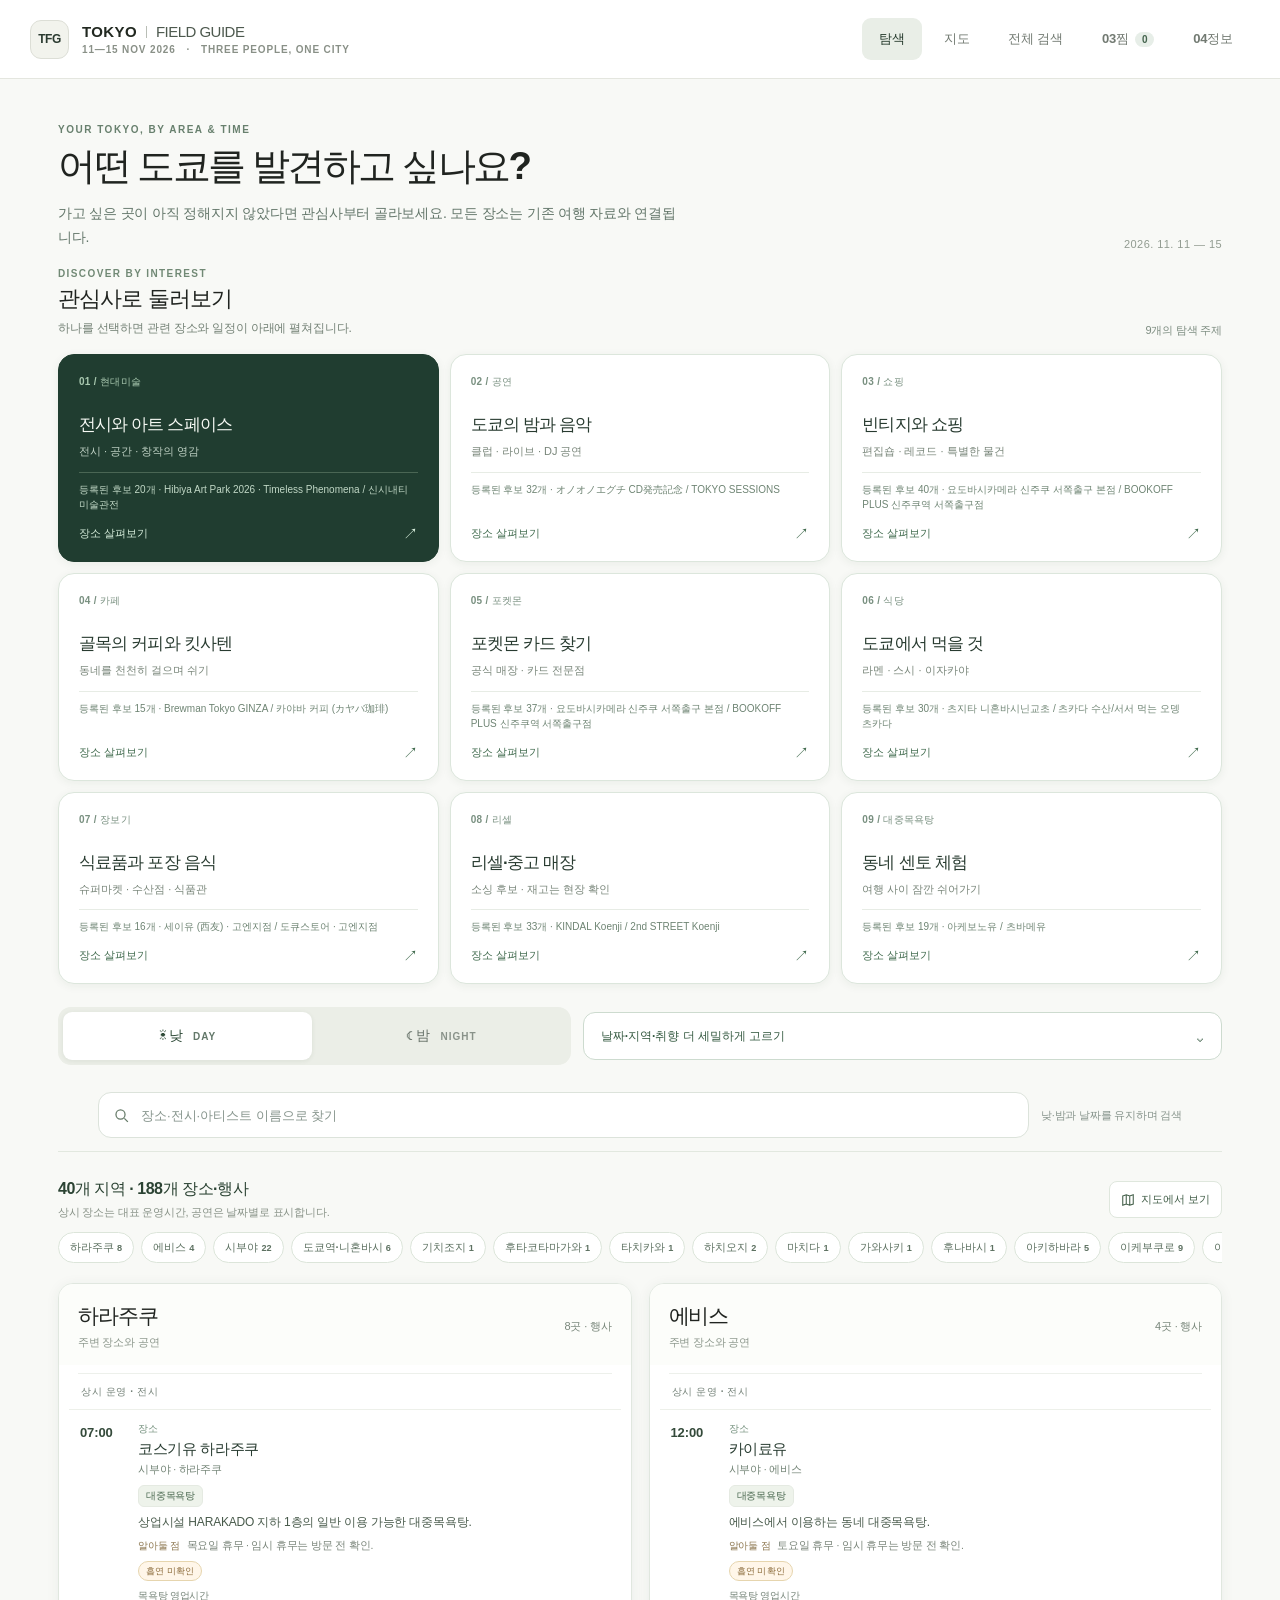
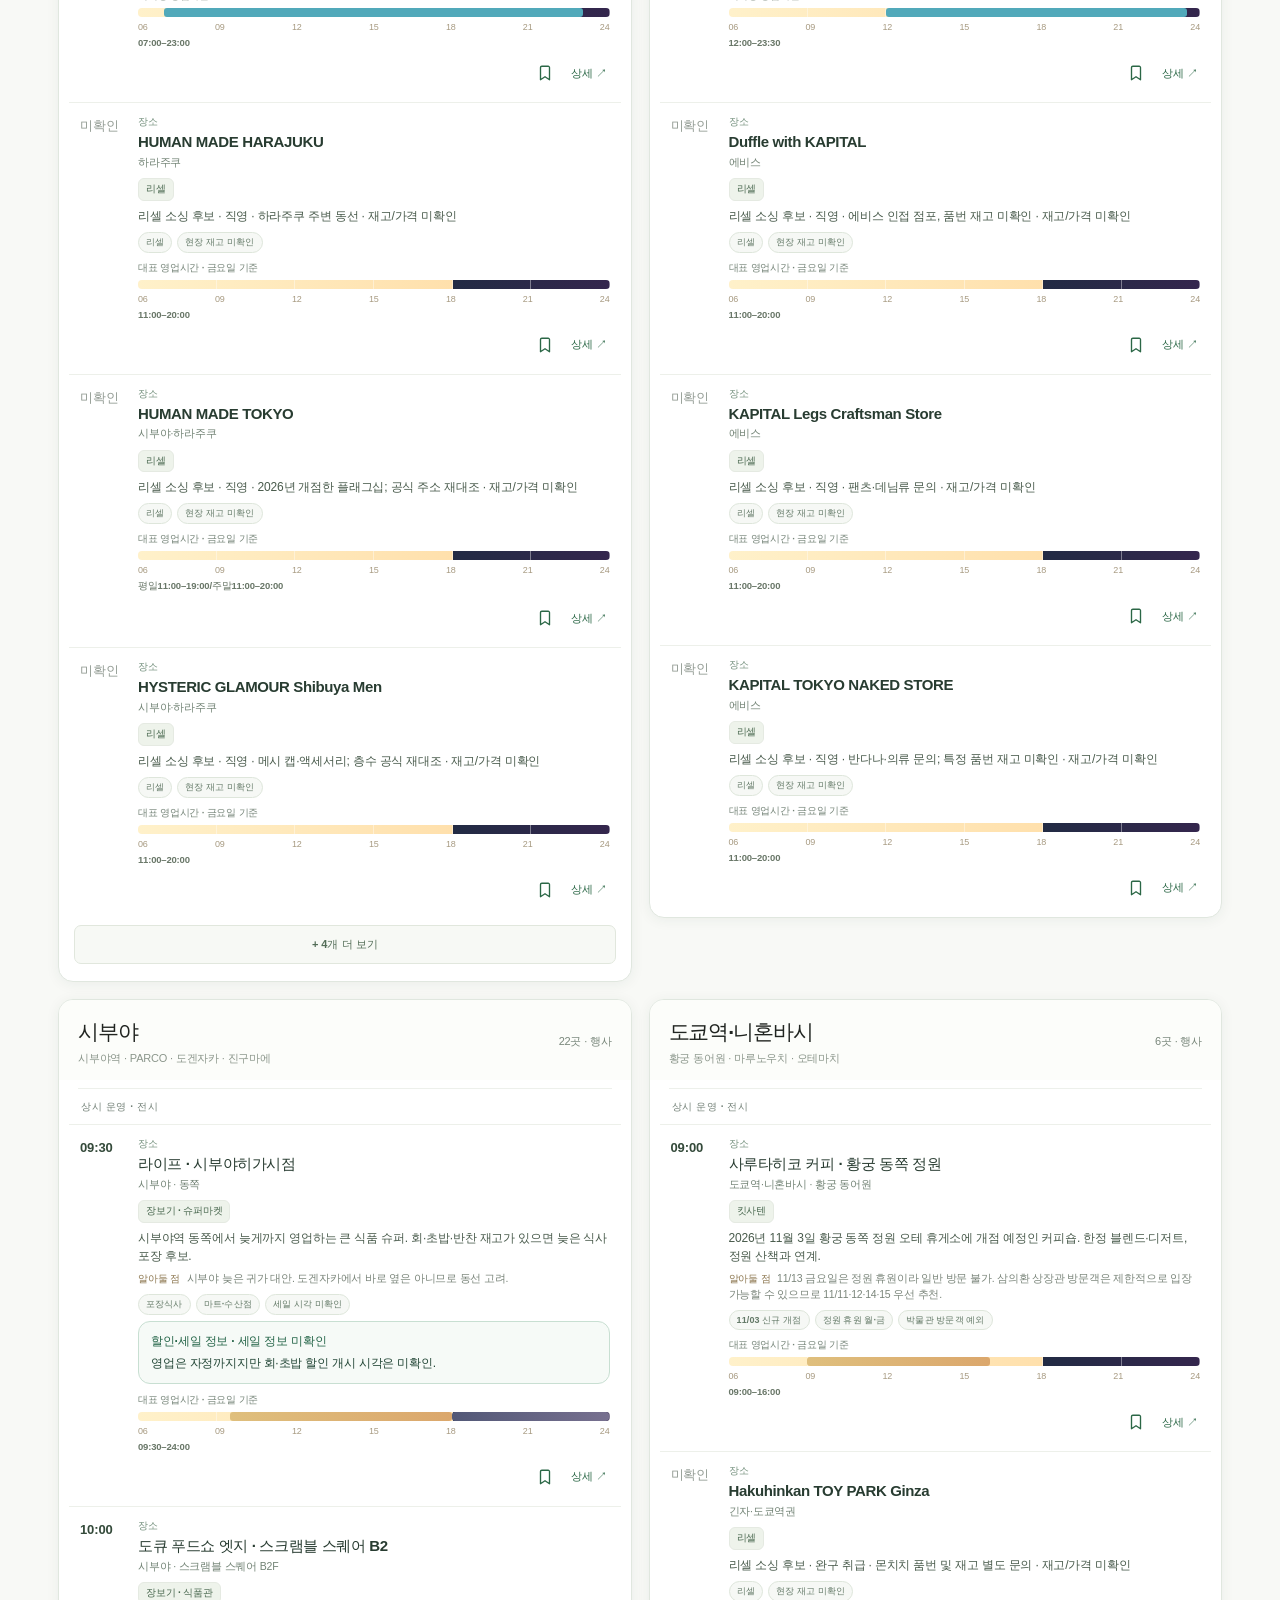
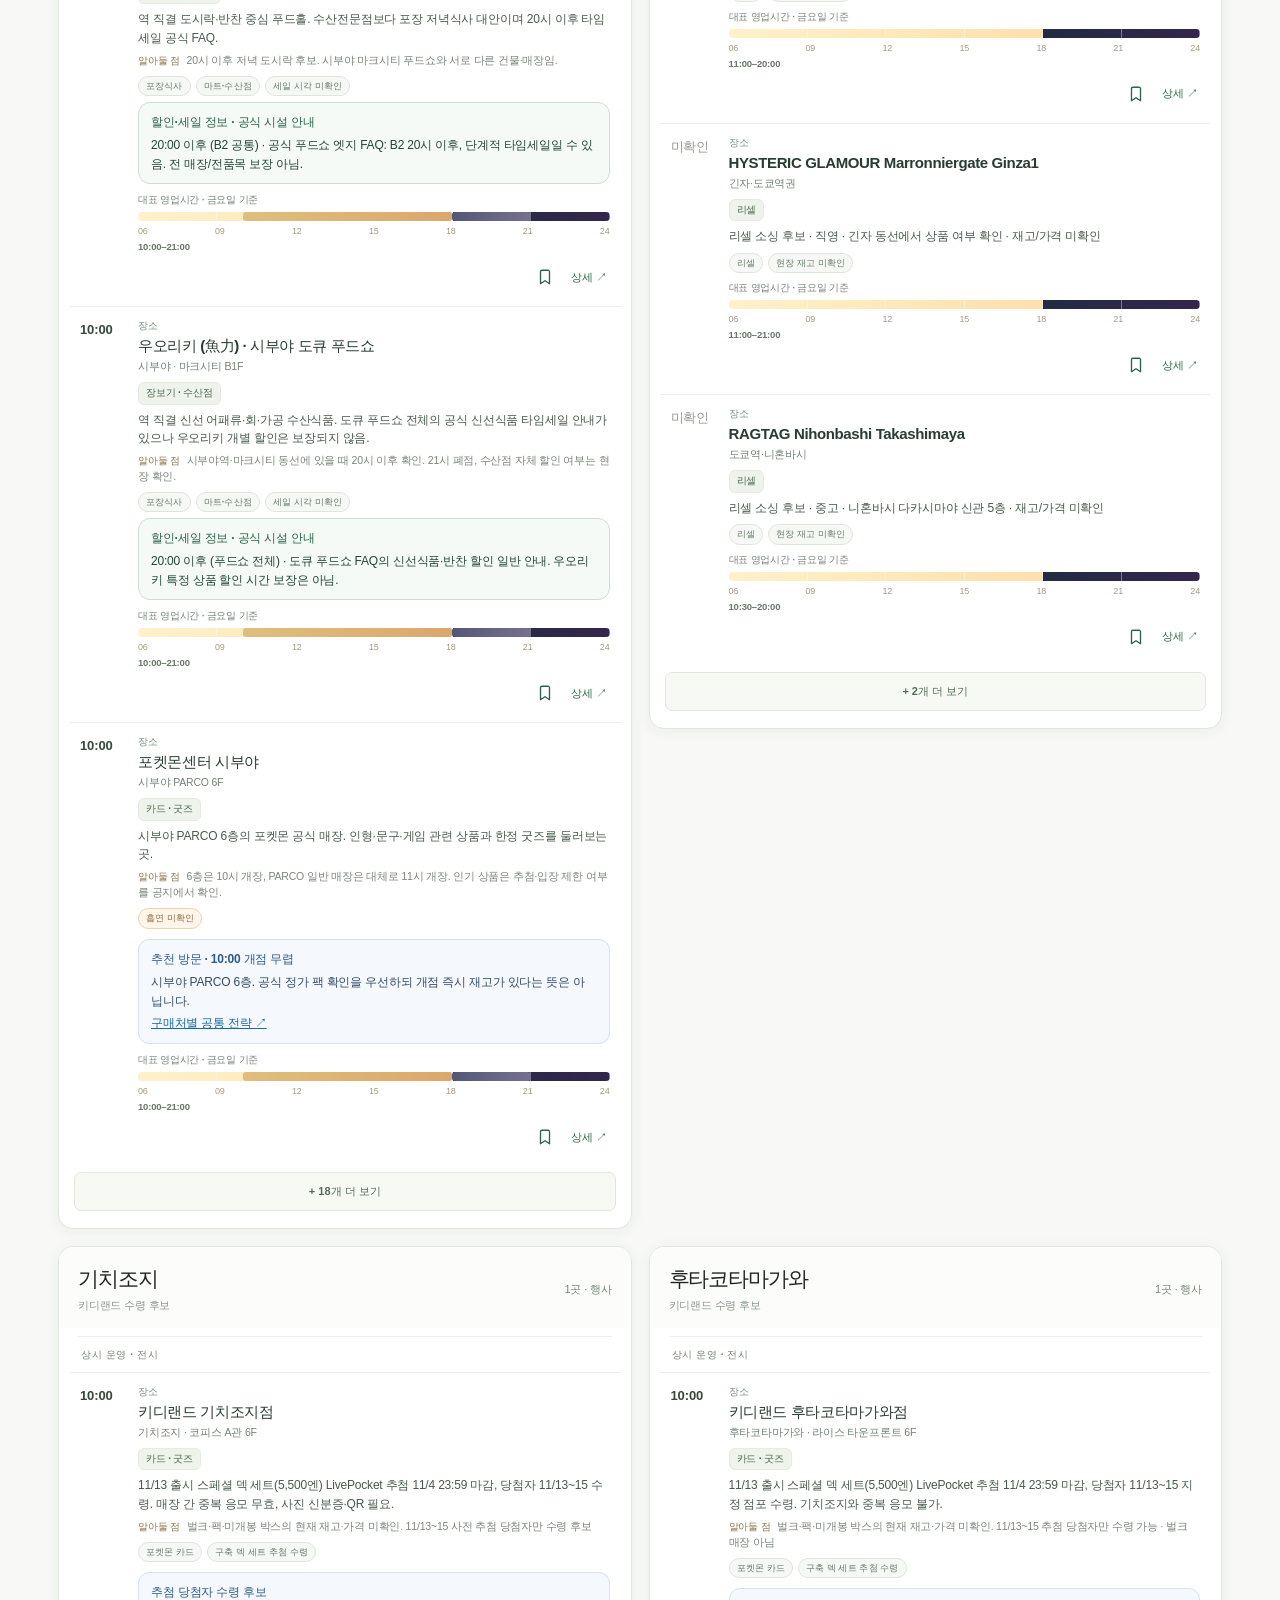
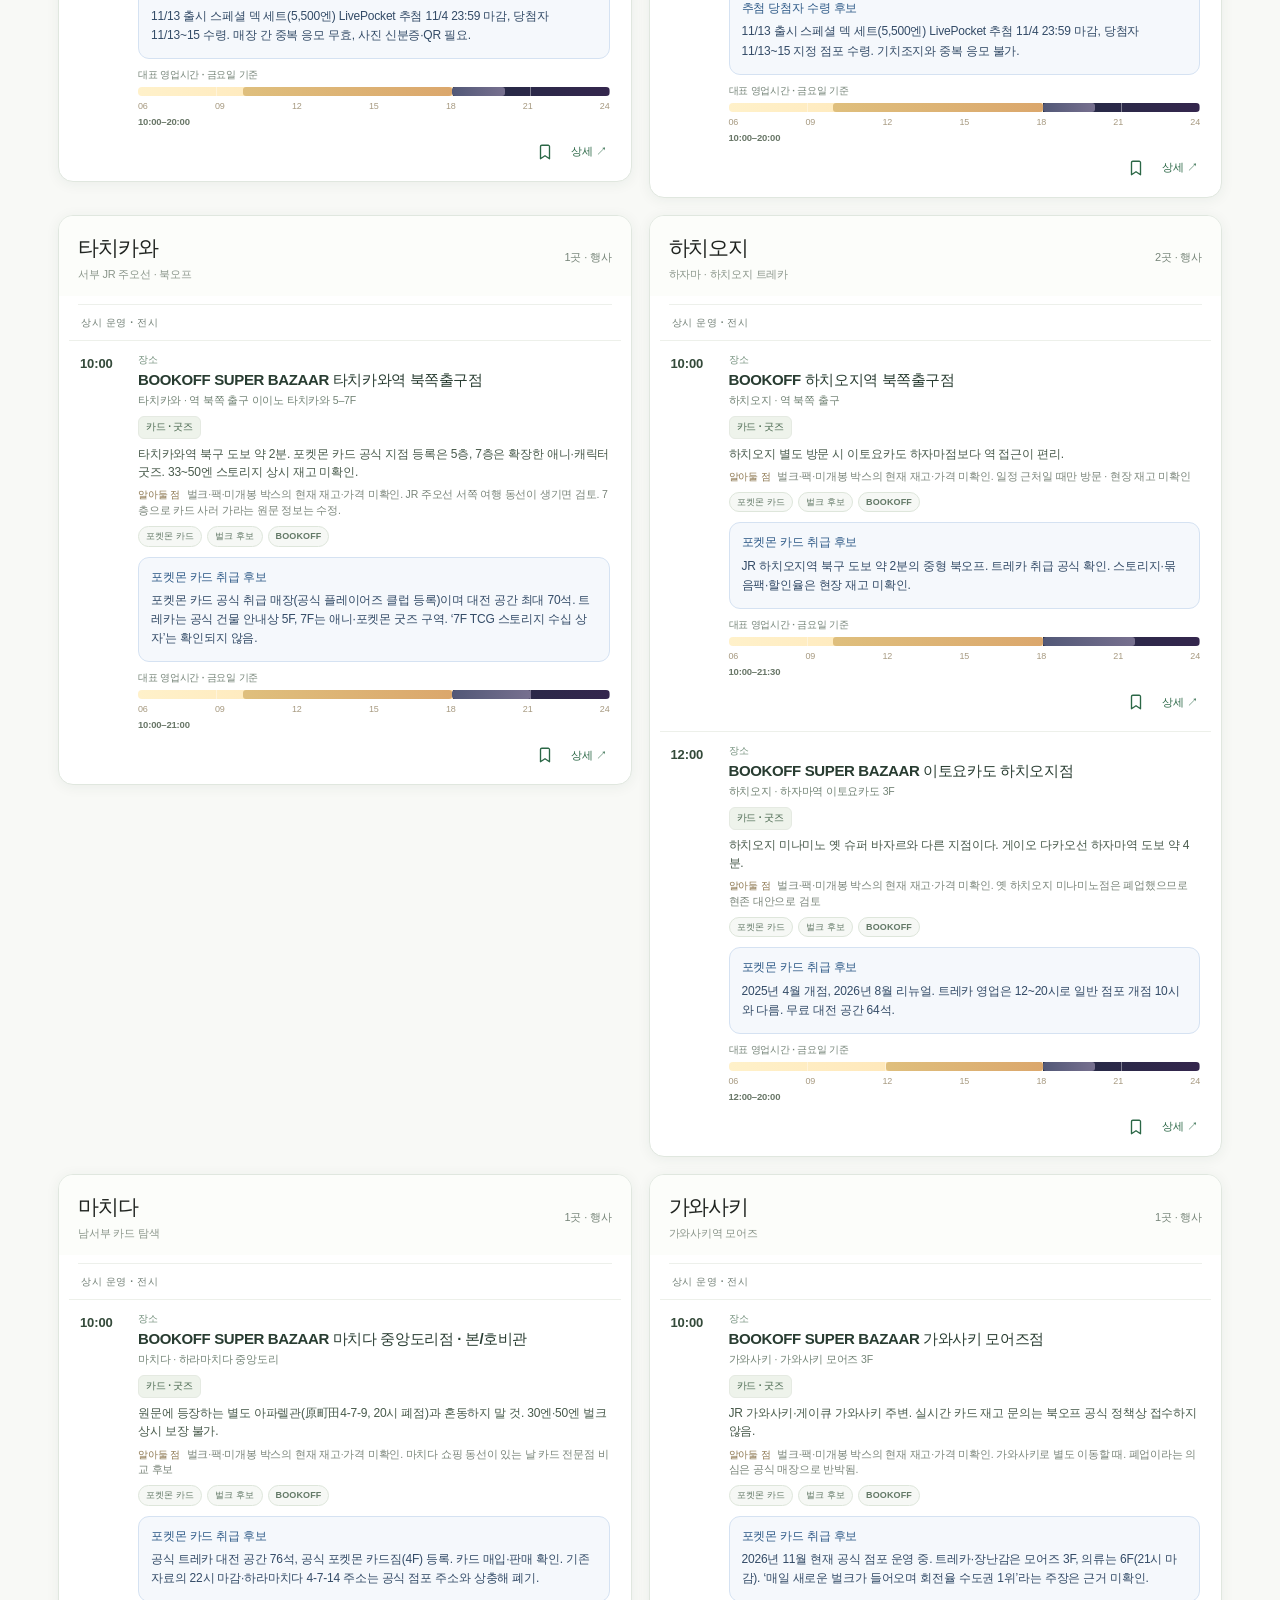
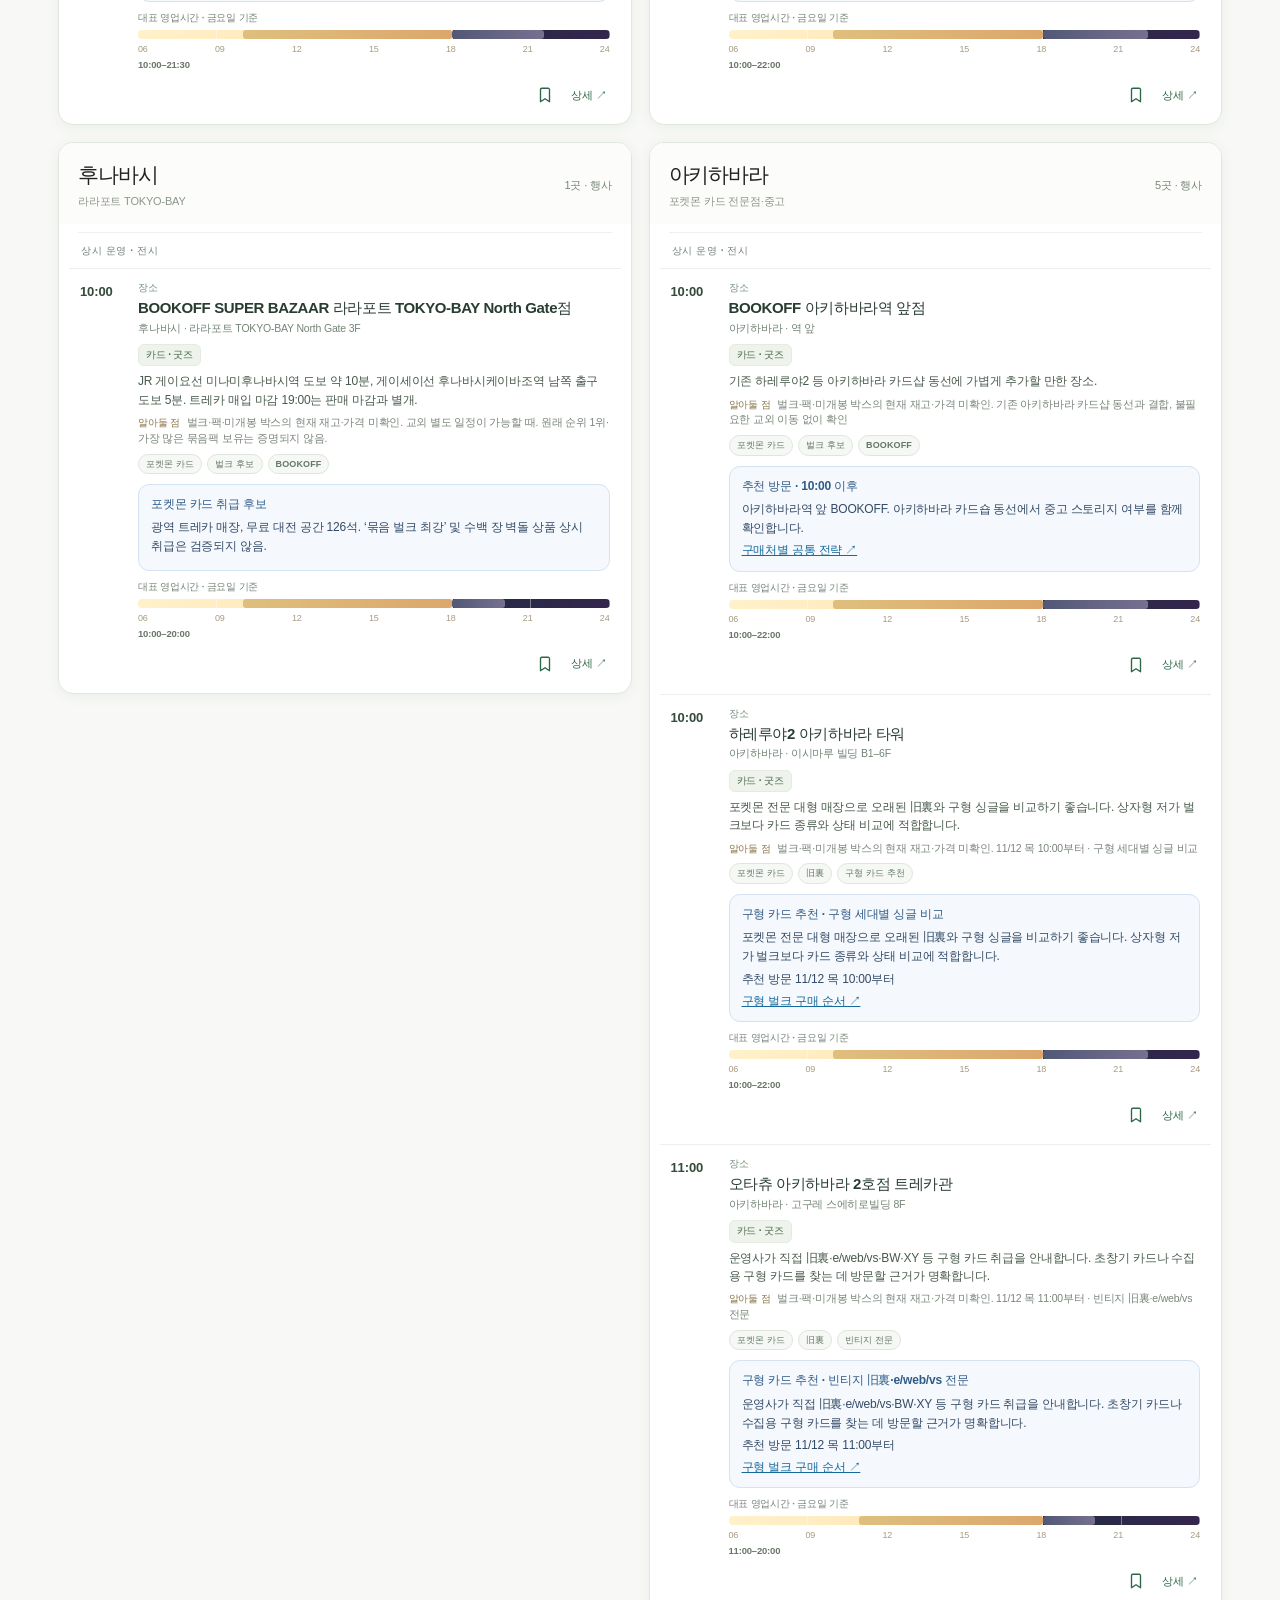
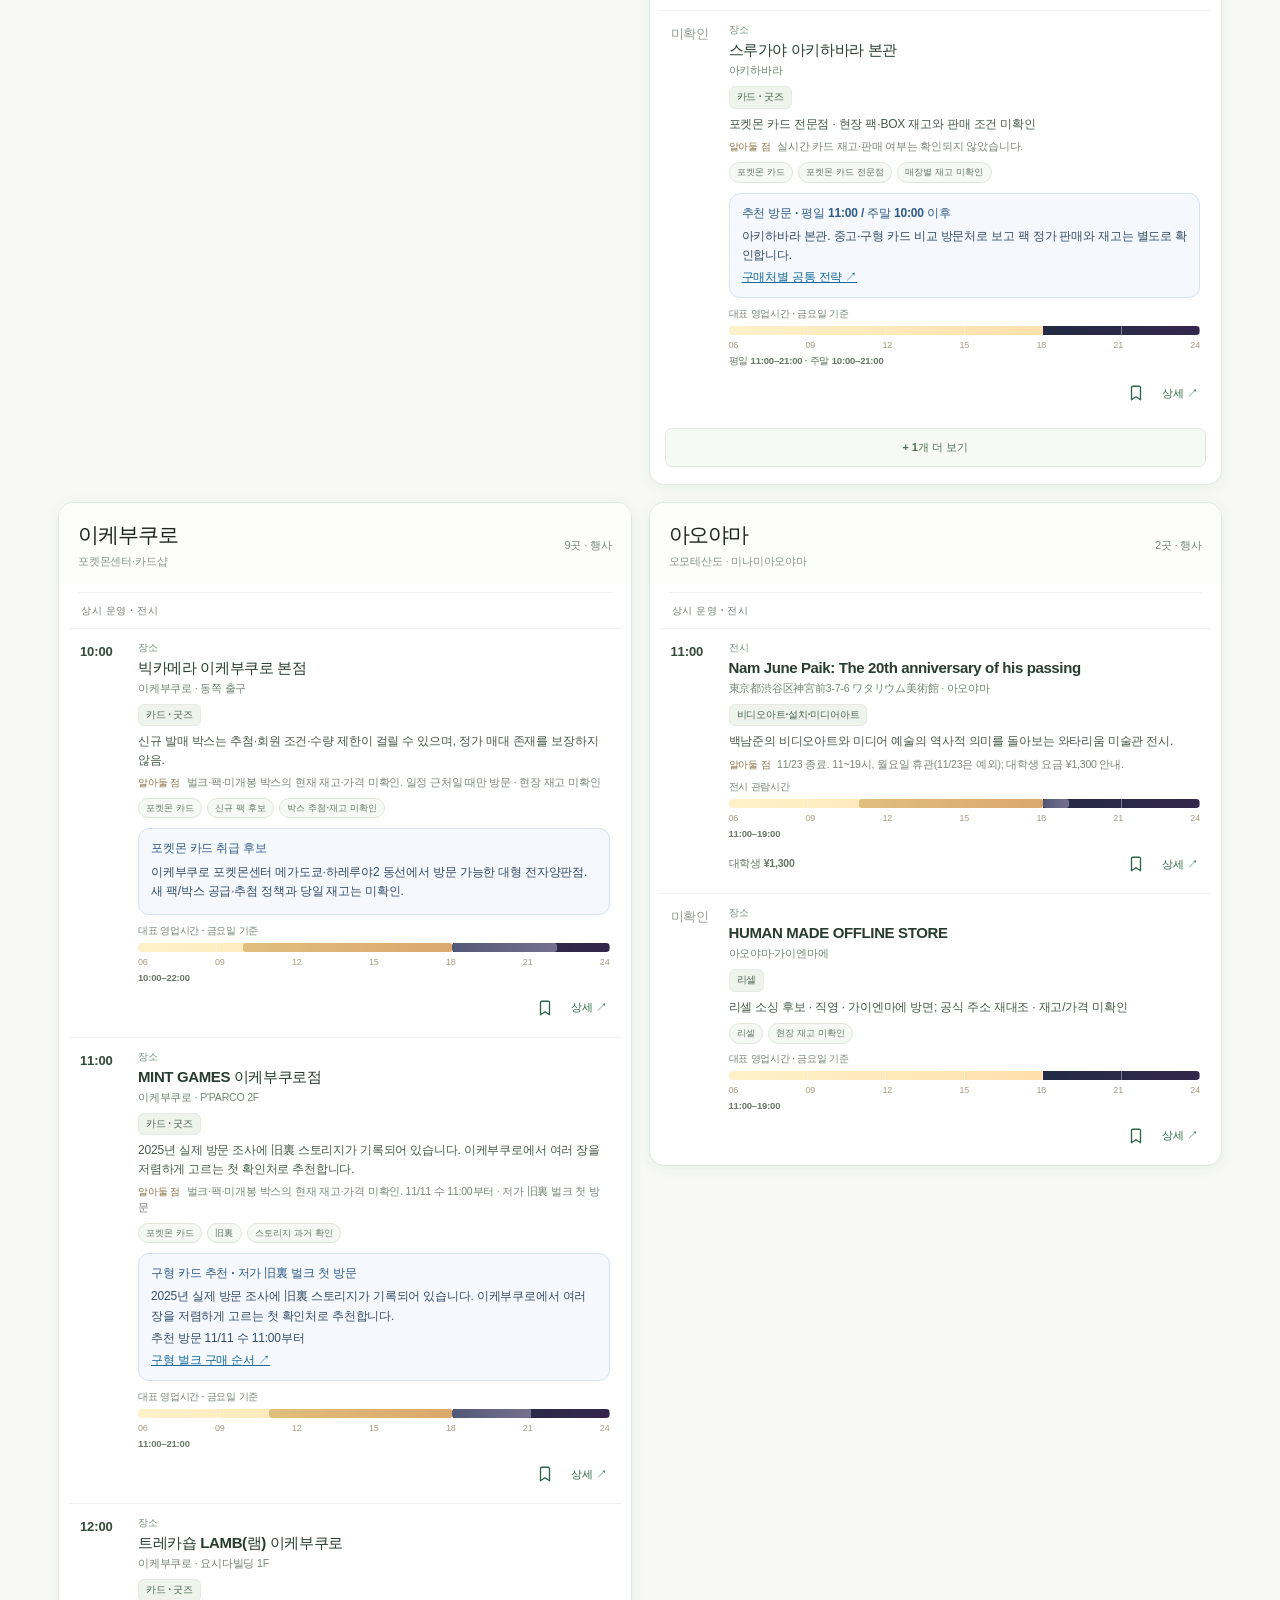
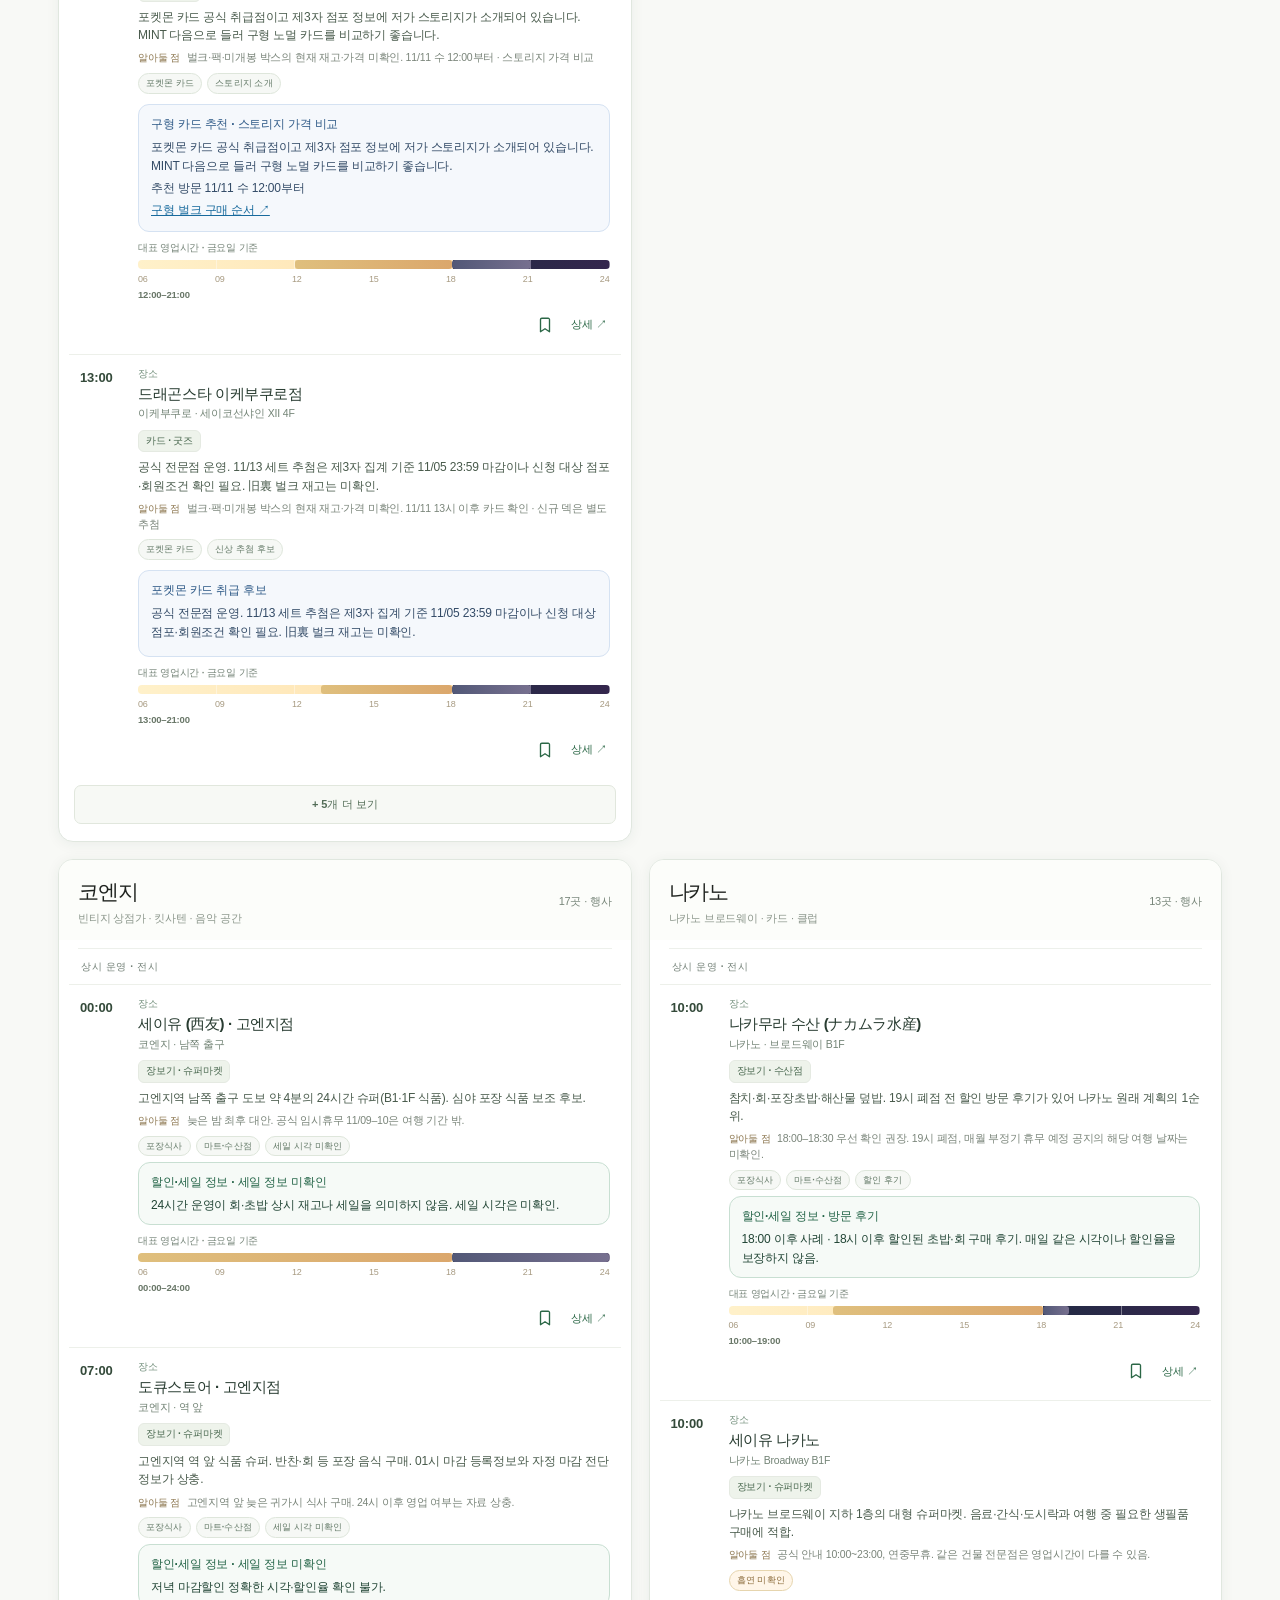
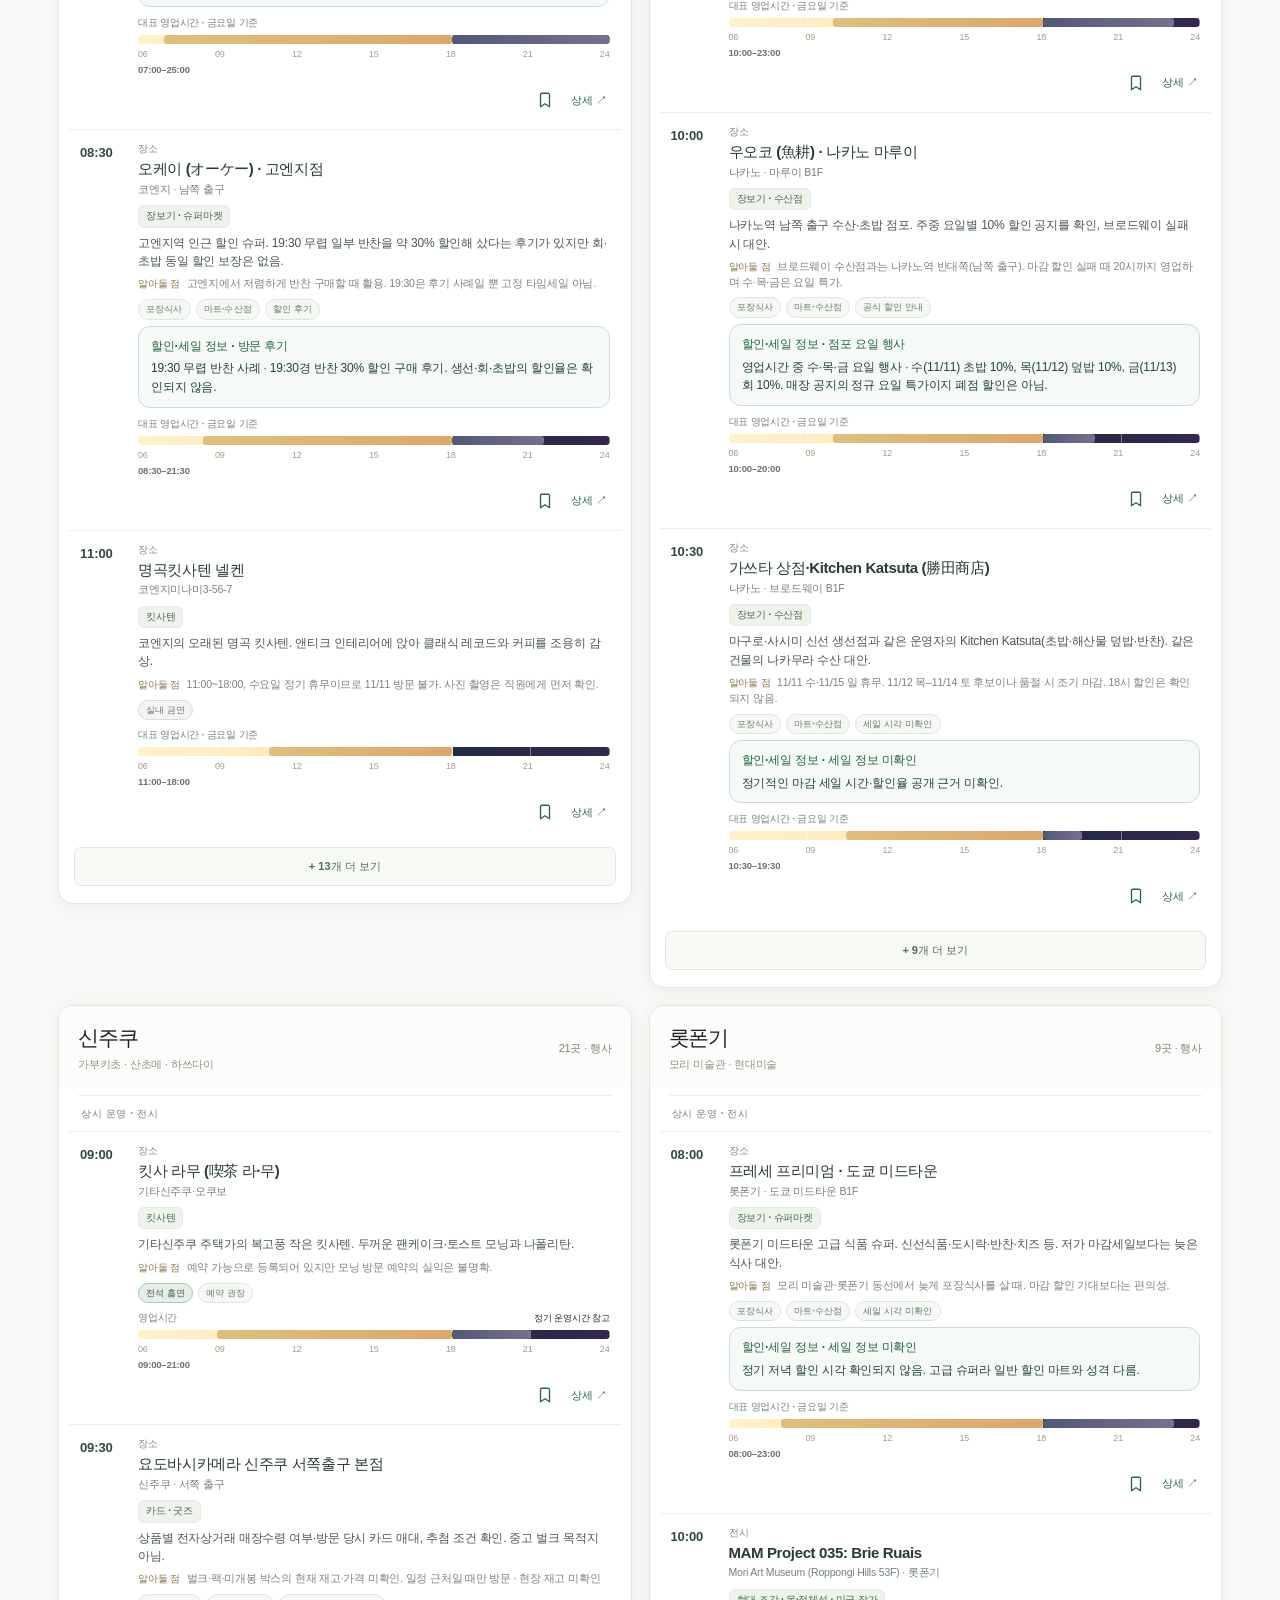
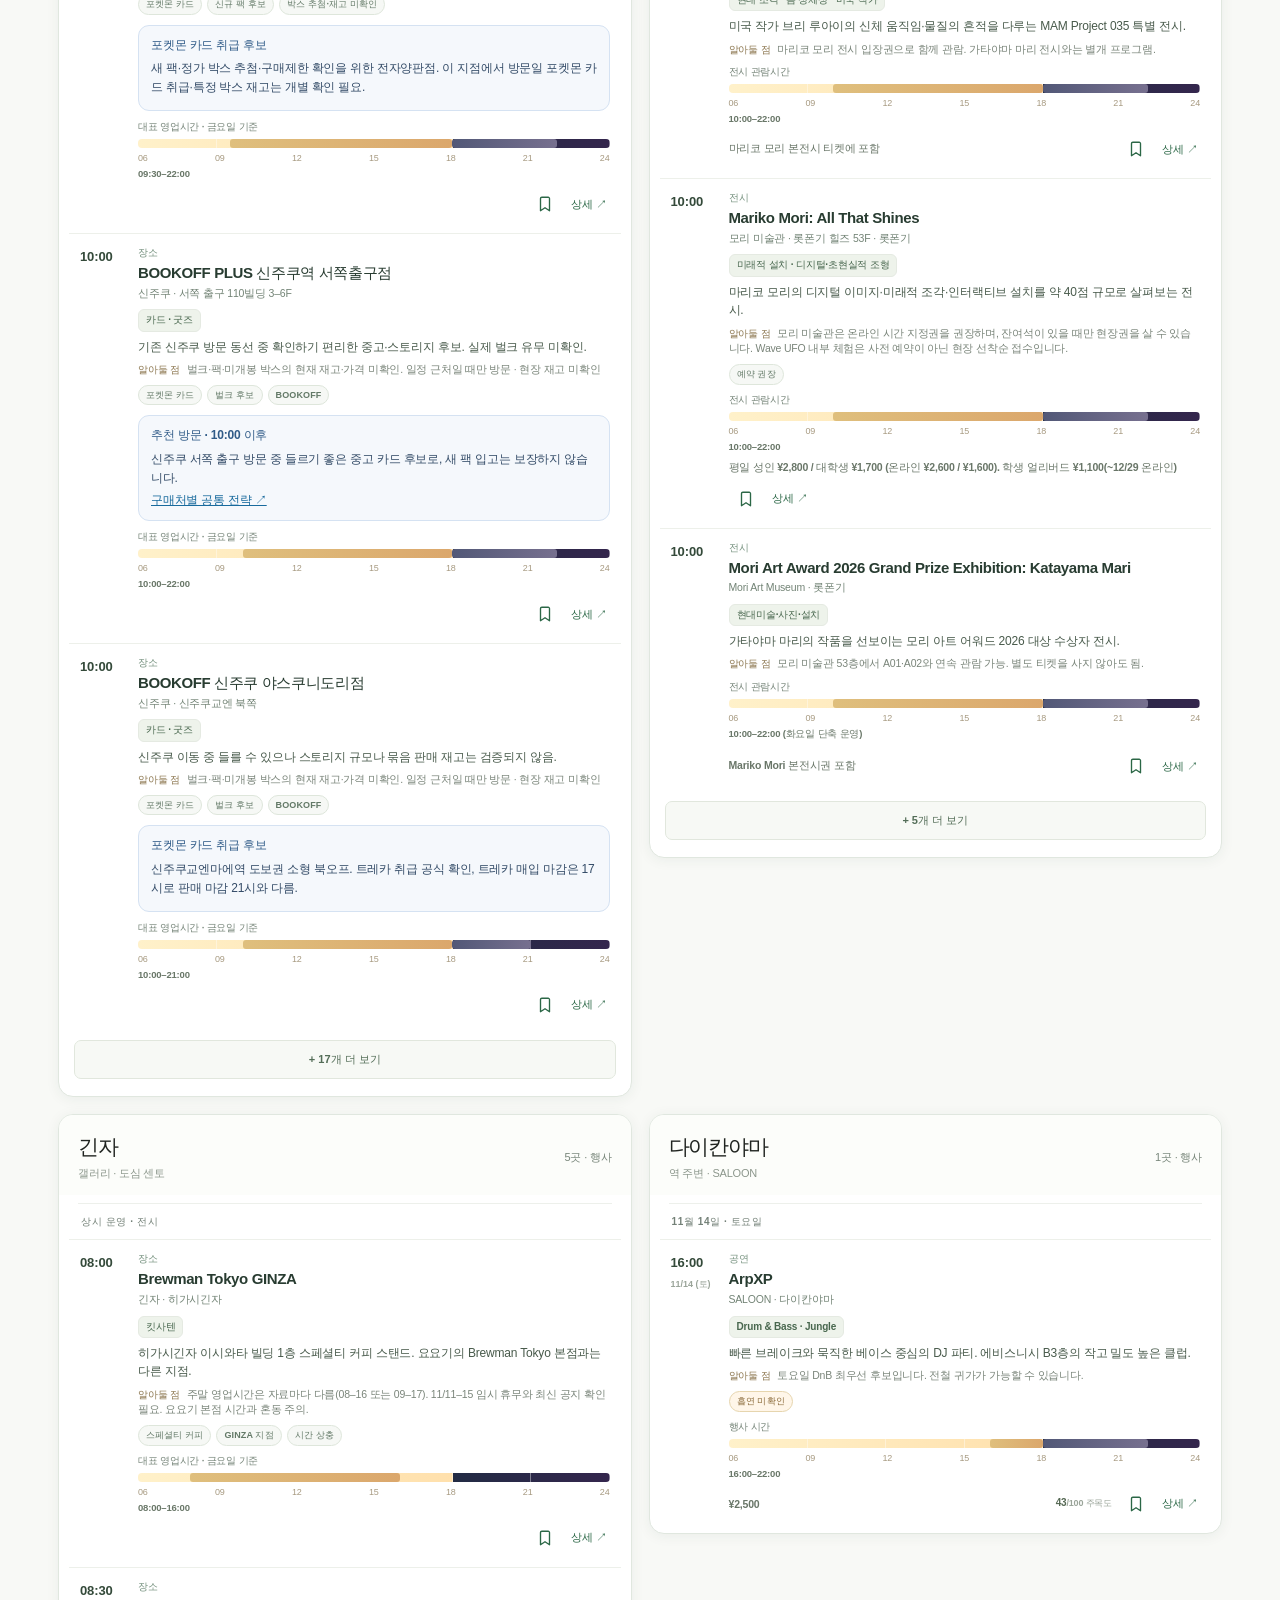
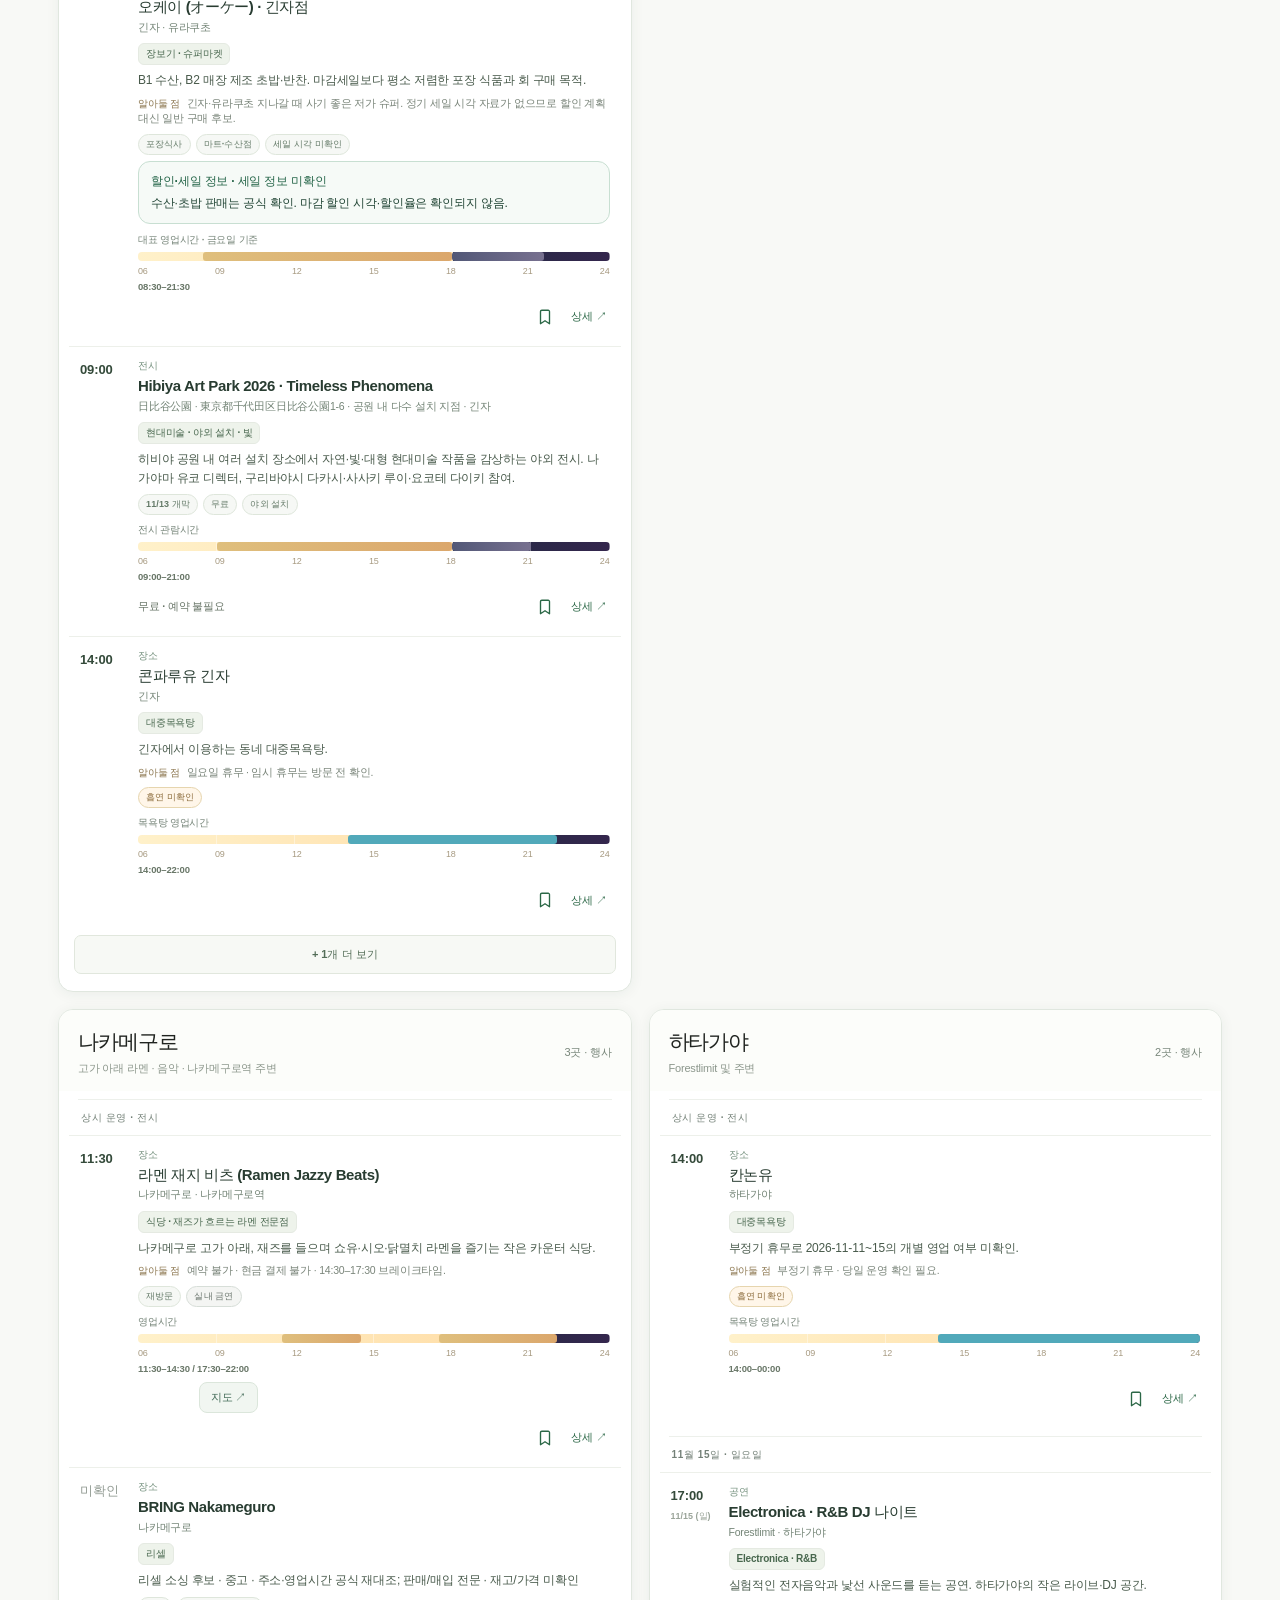
==== commit 6748f157: "feat: add booking urgency filter, verified status cards and transit discounts" ====
--- a/index.html
+++ b/index.html
@@ -803,7 +803,8 @@
 </style><!-- Mobile map-first UX: branch-only enhancement -->
 <link rel="stylesheet" href="./map-mobile-ux.css"/>
 <link rel="stylesheet" href="./info-tab.css"/>
-<link rel="stylesheet" href="./experience-ux.css"/></head>
+<link rel="stylesheet" href="./experience-ux.css"/>
+<link rel="stylesheet" href="./reservation-ux.css"/></head>
 <body>
 <header class="site-header"><div class="topline"><div class="brand"><div class="brand-mark">TFG</div><div><div class="brand-title">TOKYO<span class="brand-divider"></span><span class="brand-secondary">FIELD GUIDE</span></div><div class="brand-sub">11—15 NOV 2026   ·   THREE PEOPLE, ONE CITY</div></div></div><nav aria-label="주요 메뉴" class="topnav"><a class="navbtn" href="#offline-events" id="navDiscover">탐색</a><a class="navbtn" href="#offline-map" id="navMap">지도</a><a class="navbtn" href="#offline-events" id="navExplore">전체 검색</a><a class="navbtn" href="#saved" id="navSaved">찜 <span class="saved-nav-count" id="savedCountMini">0</span></a><a class="navbtn" href="#offline-info" id="navInfo">정보</a><a aria-hidden="true" class="navbtn nav-hidden" href="#offline-art" id="navArt" tabindex="-1">현대미술</a></nav></div></header>
 <main>
@@ -1966,4 +1967,6 @@
 window.__TOKYO_TEST__={mapState,mapFilters,mapClock,zoomAt,panBy,position,renderExplorer,navigate,lookup:LOOKUP,renderMapTab,applyMapClock,openingState};</script><!-- Mobile map-first UX: runs after the original map implementation -->
 <script src="./map-mobile-ux.js"></script>
 <script src="./info-tab.js"></script>
-<script src="./experience-ux.js"></script></body></html>+<script src="./experience-ux.js"></script>
+<script src="./reservation-data-2026-11-06.js"></script>
+<script src="./reservation-ux.js"></script></body></html>
--- a/info-tab.css
+++ b/info-tab.css
@@ -274,3 +274,64 @@
 #view-info .info-table-scroll{max-width:100%;overflow-x:auto;-webkit-overflow-scrolling:touch;border-radius:13px;overscroll-behavior-x:contain}
 #view-info #info-bulk .info-table-scroll .info-table{min-width:650px}
 #view-info #info-bulk .info-table-scroll td,#view-info #info-bulk .info-table-scroll th{min-width:115px}
+
+
+/* Airport transfer reference · 2026-11-06. Scoped to info airport page. */
+#view-info .info-airport-page .info-airport-overview{display:grid;grid-template-columns:1fr 1fr 1fr;gap:10px;margin:4px 0 18px}
+#view-info .info-airport-overview article{display:flex;flex-direction:column;gap:9px;padding:18px;border:1px solid #dbe5dd;border-radius:15px;background:#fff;min-width:0}
+#view-info .info-airport-overview article strong{color:#304938;font-size:15px;letter-spacing:-.02em;line-height:1.45}
+#view-info .info-airport-overview article b{font-size:23px;color:#3d704e;letter-spacing:-.04em}
+#view-info .info-airport-overview article p{font-size:11px;line-height:1.65;color:#697b6d;margin:0}
+#view-info .info-airport-overview .info-airport-overview-total{background:#eaf2e9;border-color:#c9decc}
+#view-info .info-airport-overview .info-airport-overview-total strong{font-size:25px;color:#28553a}
+#view-info .info-airport-small{display:block;color:#55745e;font-size:10px;font-weight:800;letter-spacing:.04em}
+#view-info .info-airport-table-scroll{max-width:100%;overflow:auto;-webkit-overflow-scrolling:touch;border:1px solid #e1e9df;border-radius:12px;margin-top:13px}
+#view-info .info-airport-table{min-width:670px;border-radius:0}
+#view-info .info-airport-table th,#view-info .info-airport-table td{min-width:105px}
+#view-info .info-airport-methods{display:grid;grid-template-columns:repeat(2,minmax(0,1fr));gap:12px;margin-top:18px}
+#view-info .info-airport-method{background:#fff;border:1px solid #e0e9de;border-radius:15px;padding:17px 18px;min-width:0}
+#view-info .info-airport-method-head{display:flex;align-items:flex-start;justify-content:space-between;gap:10px}
+#view-info .info-airport-method h3{font-size:15px;line-height:1.5;margin:5px 0 8px;letter-spacing:-.02em;color:#2d4737}
+#view-info .info-airport-fare{font-size:20px;white-space:nowrap;color:#356444}
+#view-info .info-airport-metrics{display:flex;gap:8px;flex-wrap:wrap;color:#677a6d;font-size:11px;margin:6px 0 13px}
+#view-info .info-airport-metrics span{padding:5px 8px;background:#f0f5ef;border-radius:7px;line-height:1.6}
+#view-info .info-airport-metrics b{color:#3a5944}
+#view-info .info-airport-steps{list-style:none;padding:0;margin:0 0 13px;display:grid;gap:10px}
+#view-info .info-airport-steps li{display:flex;gap:9px;align-items:flex-start;color:#425b49;font-size:12px;line-height:1.65}
+#view-info .info-airport-stepnum{display:grid;place-items:center;flex:none;width:21px;height:21px;border-radius:50%;background:#e6f0e7;font-size:10px;font-weight:750;color:#345f41}
+#view-info .info-airport-note{color:#536b59;font-size:12px;line-height:1.8;margin:7px 0}
+#view-info .info-airport-note b{color:#2d4d37}
+#view-info .info-airport-basis{color:#79887c;font-size:10px;line-height:1.65;border-top:1px solid #e6ede5;margin:13px 0 0;padding-top:10px}
+#view-info .info-airport-timeline{display:grid;gap:2px;margin:17px 0 18px;padding:8px 16px;background:#f1f6f0;border:1px solid #dde9dc;border-radius:14px}
+#view-info .info-airport-timeline>div{display:grid;grid-template-columns:78px 1fr;gap:12px;position:relative;padding:10px 0;border-bottom:1px solid #dfe9df}
+#view-info .info-airport-timeline>div:last-child{border-bottom:0}
+#view-info .info-airport-timeline b{font-size:14px;color:#2f6040;font-variant-numeric:tabular-nums}
+#view-info .info-airport-timeline span{font-size:12px;line-height:1.6;color:#48614e}
+#view-info .info-airport-custom{margin-top:20px;background:#fff;border:1px solid #dce6dc;border-radius:16px;padding:18px}
+#view-info .info-airport-custom h3{margin:0 0 6px;font-size:17px;color:#2a4636}
+#view-info .info-airport-custom h4{margin:18px 0 10px;font-size:12px;color:#52705a}
+#view-info .info-airport-custom>p{margin:0;color:#617366;font-size:12px;line-height:1.75}
+#view-info .info-airport-picks{display:grid;grid-template-columns:repeat(2,minmax(0,1fr));gap:7px}
+#view-info .info-airport-pick{display:flex;justify-content:space-between;align-items:center;gap:8px;text-align:left;padding:12px;background:#fafcf9;border:1px solid #dce7db;border-radius:9px;color:#47614c;cursor:pointer;min-height:50px;font-size:12px}
+#view-info .info-airport-pick strong{white-space:nowrap;font-size:12px;color:#3a5e44}
+#view-info .info-airport-pick[aria-pressed=true]{background:#e8f2e8;border-color:#568163;box-shadow:inset 0 0 0 1px #568163}
+#view-info .info-airport-pick:focus-visible,#view-info .info-airport-faq summary:focus-visible{outline:3px solid #dba957;outline-offset:2px}
+#view-info .info-airport-combo-result{margin-top:16px;background:#edf4ee;padding:18px;border-radius:12px}
+#view-info .info-airport-total{display:block;font-size:clamp(26px,4vw,37px);letter-spacing:-.05em;color:#2f6040;margin:6px 0}
+#view-info .info-airport-combo-result p{font-size:12px;color:#4e6956;line-height:1.7;margin:7px 0 0}
+#view-info .info-airport-faq details{padding:14px 16px;background:#fff;border:1px solid #dfe8df;border-radius:10px;margin-bottom:8px}
+#view-info .info-airport-faq summary{font-weight:740;font-size:13px;color:#3a5642;cursor:pointer;line-height:1.65}
+#view-info .info-airport-faq p{font-size:12px;color:#607268;line-height:1.85;margin:9px 0 0}
+#view-info .info-airport-page .info-section{scroll-margin-top:110px}
+@media(max-width:850px){
+ #view-info .info-airport-page .info-airport-overview{grid-template-columns:1fr 1fr}
+ #view-info .info-airport-overview .info-airport-overview-total{grid-column:1/-1}
+}
+@media(max-width:650px){
+ #view-info .info-airport-page .info-airport-overview{grid-template-columns:1fr}
+ #view-info .info-airport-overview .info-airport-overview-total{grid-column:auto}
+ #view-info .info-airport-methods,#view-info .info-airport-picks{grid-template-columns:1fr}
+ #view-info .info-airport-method{padding:14px}
+ #view-info .info-airport-custom{padding:13px}
+ #view-info .info-airport-timeline>div{grid-template-columns:72px 1fr;gap:8px}
+}
--- a/experience-ux.css
+++ b/experience-ux.css
@@ -11,7 +11,7 @@
 .discovery-stories-heading h2{font-size:22px;line-height:1.3;font-weight:800;letter-spacing:-.04em;margin:6px 0}
 .discovery-stories-heading p{font-size:12px;line-height:1.6;color:#748276;margin:0}
 .discovery-stories-side{font-size:11px;color:#7b8b7f;white-space:nowrap}
-.discovery-story-grid{display:grid;grid-template-columns:repeat(4,minmax(0,1fr));gap:11px}
+.discovery-story-grid{display:grid;grid-template-columns:repeat(3,minmax(0,1fr));gap:11px}
 .discovery-story{min-width:0;display:flex;flex-direction:column;align-items:stretch;text-align:left;gap:0;min-height:184px;padding:20px;border:1px solid #dce6dc;border-radius:16px;background:#fff;color:#283b30;position:relative;transition:transform .18s,border-color .18s,box-shadow .18s;box-shadow:0 2px 10px #1c3a2510}
 .discovery-story:hover{transform:translateY(-2px);border-color:#a4bba5;box-shadow:0 10px 25px #1c3a2512}
 .discovery-story.selected,.discovery-story[aria-pressed=true]{border-color:#355f44;background:#f4f9f3;box-shadow:inset 0 0 0 1px #355f44}
--- a/reservation-ux.css
+++ b/reservation-ux.css
@@ -0,0 +1,57 @@
+/* Compact action-first booking list. Only active when a booking tag is selected. */
+.reservation-overview[hidden]{display:none!important}
+.reservation-overview{margin:12px 0 18px;padding:16px;border:1px solid #dce4df;border-radius:16px;background:#fff;color:#28342d}
+.reservation-overview-title{display:flex;align-items:flex-end;justify-content:space-between;gap:16px}
+.reservation-overview-title h2{font-size:19px;line-height:1.3;margin:4px 0 6px;letter-spacing:-.03em}
+.reservation-overview-title p{font-size:12px;line-height:1.65;color:#617064;margin:0}
+.reservation-overline{font-size:10px;font-weight:740;letter-spacing:.12em;color:#687c6f}
+.reservation-overview-title label{display:flex;flex-direction:column;gap:4px;flex-shrink:0;font-size:11px;color:#53645a;font-weight:680}
+.reservation-overview select{min-height:38px;border:1px solid #bdcec2;border-radius:8px;background:#f8faf8;color:#294333;padding:0 28px 0 10px;font-size:12px}
+.reservation-count{margin:14px 0 0;padding-top:11px;border-top:1px solid #edf0ec;font-size:12px;font-weight:720;color:#405347}
+.reservation-transport{border-top:1px solid #edf0ec;margin-top:12px;padding-top:10px}
+.reservation-transport summary{cursor:pointer;font-size:12px;line-height:1.6;font-weight:720;color:#355d4b}
+.reservation-transport summary span{font-weight:520;color:#66766c;margin-left:6px}
+.reservation-transport-items{display:grid;grid-template-columns:repeat(auto-fit,minmax(180px,1fr));gap:9px;margin-top:12px}
+.reservation-transport-item{border:1px solid #e5e9e5;border-radius:10px;padding:12px;min-width:0;background:#fbfcfb}
+.reservation-transport-item strong{font-size:12px;color:#233c2f}
+.reservation-transport-item p{font-size:11px;line-height:1.55;color:#626e65;margin:7px 0}
+.reservation-transport-item a{font-size:11px;color:#235b47;text-decoration:underline;text-underline-offset:3px;overflow-wrap:anywhere}
+.reservation-view-active .browse-region-quick{display:none}
+.reservation-list{display:grid;grid-template-columns:repeat(2,minmax(0,1fr));gap:12px}
+.reservation-list-heading{grid-column:1/-1;display:flex;align-items:center;gap:10px;margin-top:7px;margin-bottom:1px}
+.reservation-list-heading h2{font-size:15px;font-weight:760;letter-spacing:-.02em;margin:0;color:#243e2e}
+.reservation-list-heading span{font-size:11px;color:#77867a}
+.reservation-list-heading.is-closed{margin-top:18px;padding-top:14px;border-top:1px solid #e1e6e1}
+.reservation-list-heading.is-closed h2{color:#7c5750}
+.reservation-card{display:flex;flex-direction:column;min-width:0;gap:8px;background:#fff;border:1px solid #dfe6df;border-radius:13px;padding:15px 16px;box-shadow:0 2px 9px rgba(32,50,36,.035)}
+.reservation-card.is-closed{background:#faf8f7;border-color:#e7dedb}
+.reservation-card-top{display:flex;flex-wrap:wrap;justify-content:space-between;gap:7px;align-items:center}
+.reservation-status{font-size:10px;line-height:1.5;padding:4px 7px;border-radius:5px;background:#eaf1eb;color:#34523d;font-weight:750}
+.reservation-status.is-closed{background:#f2e8e5;color:#875347}
+.reservation-status.is-partial{background:#f8f1e4;color:#79572e}
+.reservation-when{font-size:10px;color:#66776b}
+.reservation-card-heading{display:flex;align-items:baseline;flex-wrap:wrap;gap:5px 8px}
+.reservation-card-heading h3{font-size:14px;line-height:1.45;letter-spacing:-.02em;margin:0;color:#25352a;overflow-wrap:anywhere}
+.reservation-location{font-size:11px;color:#79847d}
+.reservation-card-method{font-size:12px;font-weight:700;color:#3d5545;margin:0}
+.reservation-card-note{font-size:12px;line-height:1.6;color:#647065;margin:0;overflow-wrap:anywhere;flex:1}
+.reservation-benefit{font-size:11px;color:#38634a;font-weight:750;margin:0}
+.reservation-card-actions{display:flex;flex-wrap:wrap;gap:8px;margin-top:2px}
+.reservation-go,.reservation-detail{min-height:35px;display:inline-flex;align-items:center;justify-content:center;border-radius:8px;font-size:11px;font-weight:740;padding:7px 10px;text-decoration:none!important;line-height:1.4}
+.reservation-go{background:#305a42;color:#fff!important}
+.reservation-detail{background:#fff;border:1px solid #d4ddd6;color:#315341;cursor:pointer}
+.reservation-card.is-closed .reservation-go{background:#84655a}
+.reservation-go:hover,.reservation-detail:hover{filter:brightness(.96)}
+.reservation-overview :focus-visible,.reservation-card :focus-visible{outline:3px solid #8eada0;outline-offset:2px}
+.reservation-disclaimer{margin:13px 0 20px;font-size:11px;line-height:1.6;color:#738075}
+.reservation-empty{grid-column:1/-1;padding:22px 12px;font-size:12px;color:#5f6a61}
+@media(max-width:800px){
+ .reservation-overview{padding:13px;border-radius:13px}
+ .reservation-overview-title{align-items:flex-start;flex-direction:column;gap:11px}
+ .reservation-overview-title label{flex-direction:row;align-items:center}
+ .reservation-list{grid-template-columns:1fr;gap:10px}
+ .reservation-card{padding:13px}
+ .reservation-list-heading{margin-top:9px}
+ .reservation-transport-items{grid-template-columns:1fr}
+}
+@media(prefers-reduced-motion:reduce){.reservation-go,.reservation-detail{transition:none}}
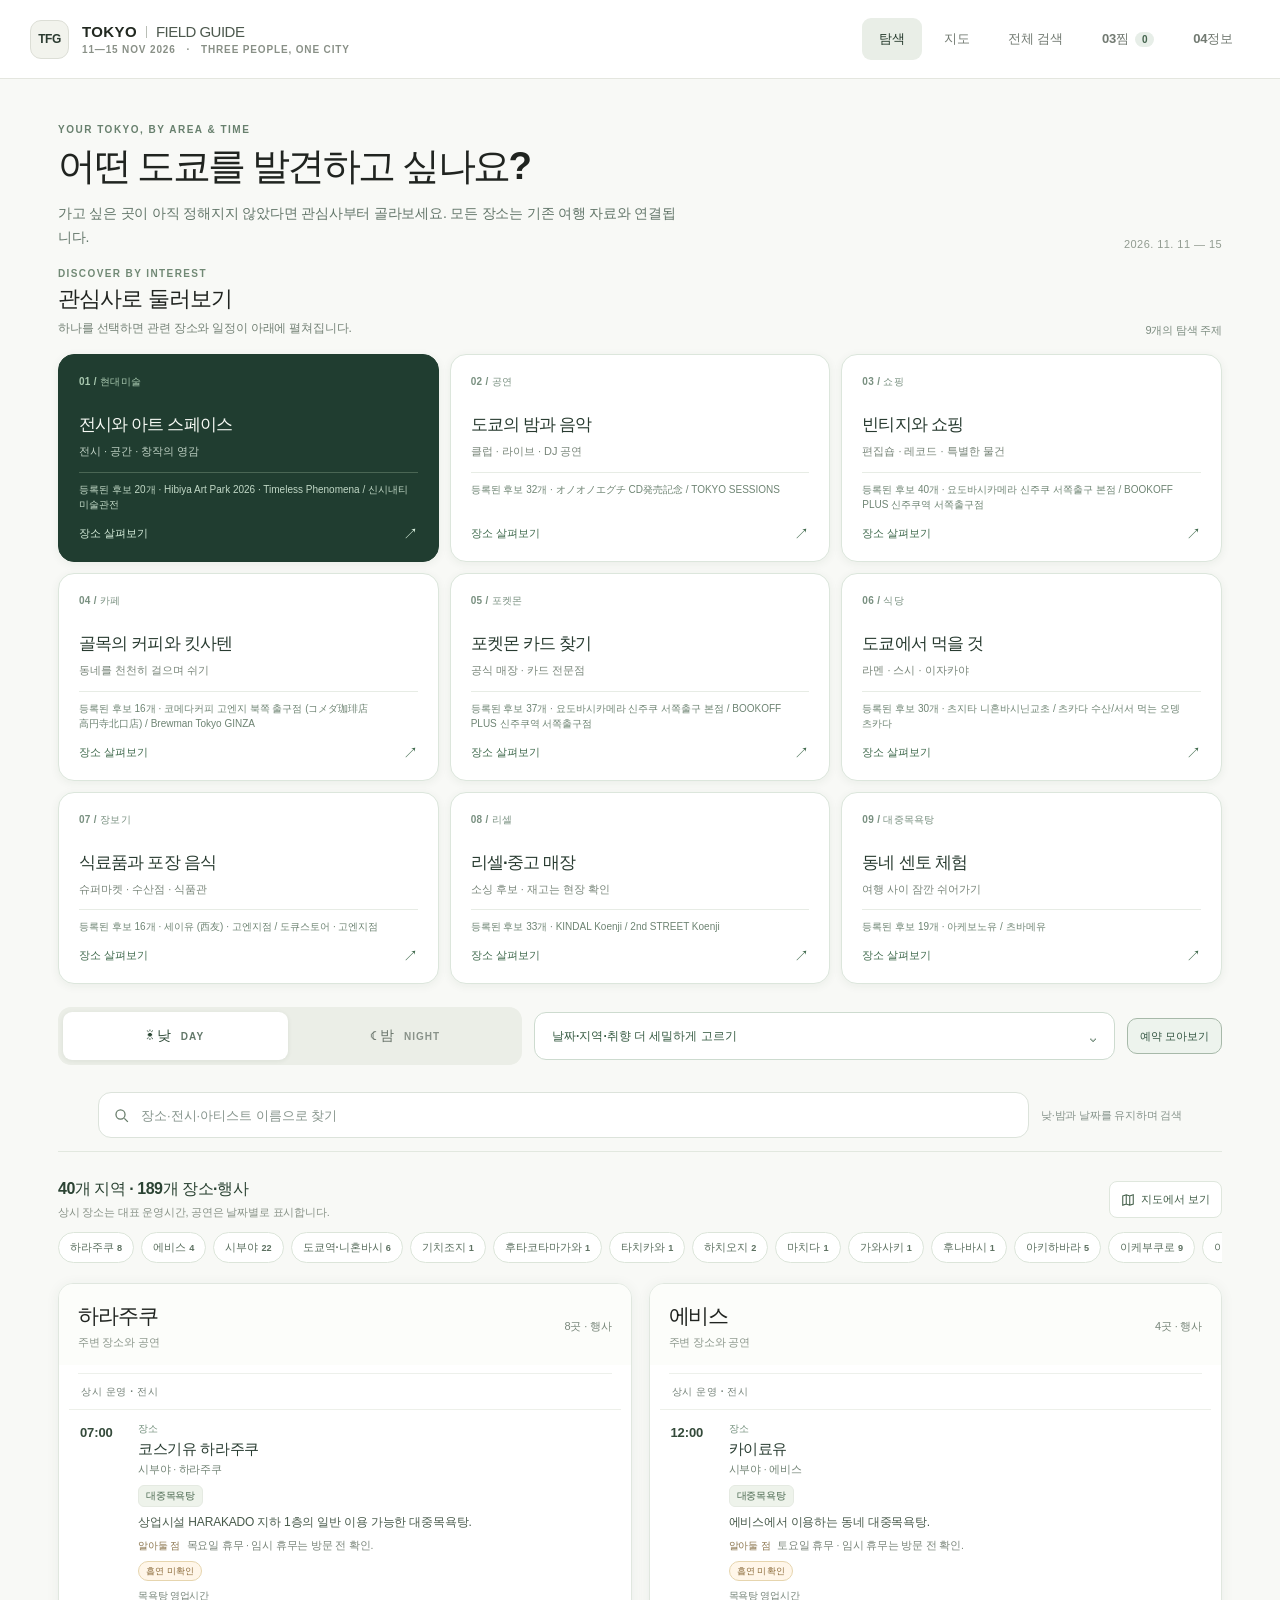
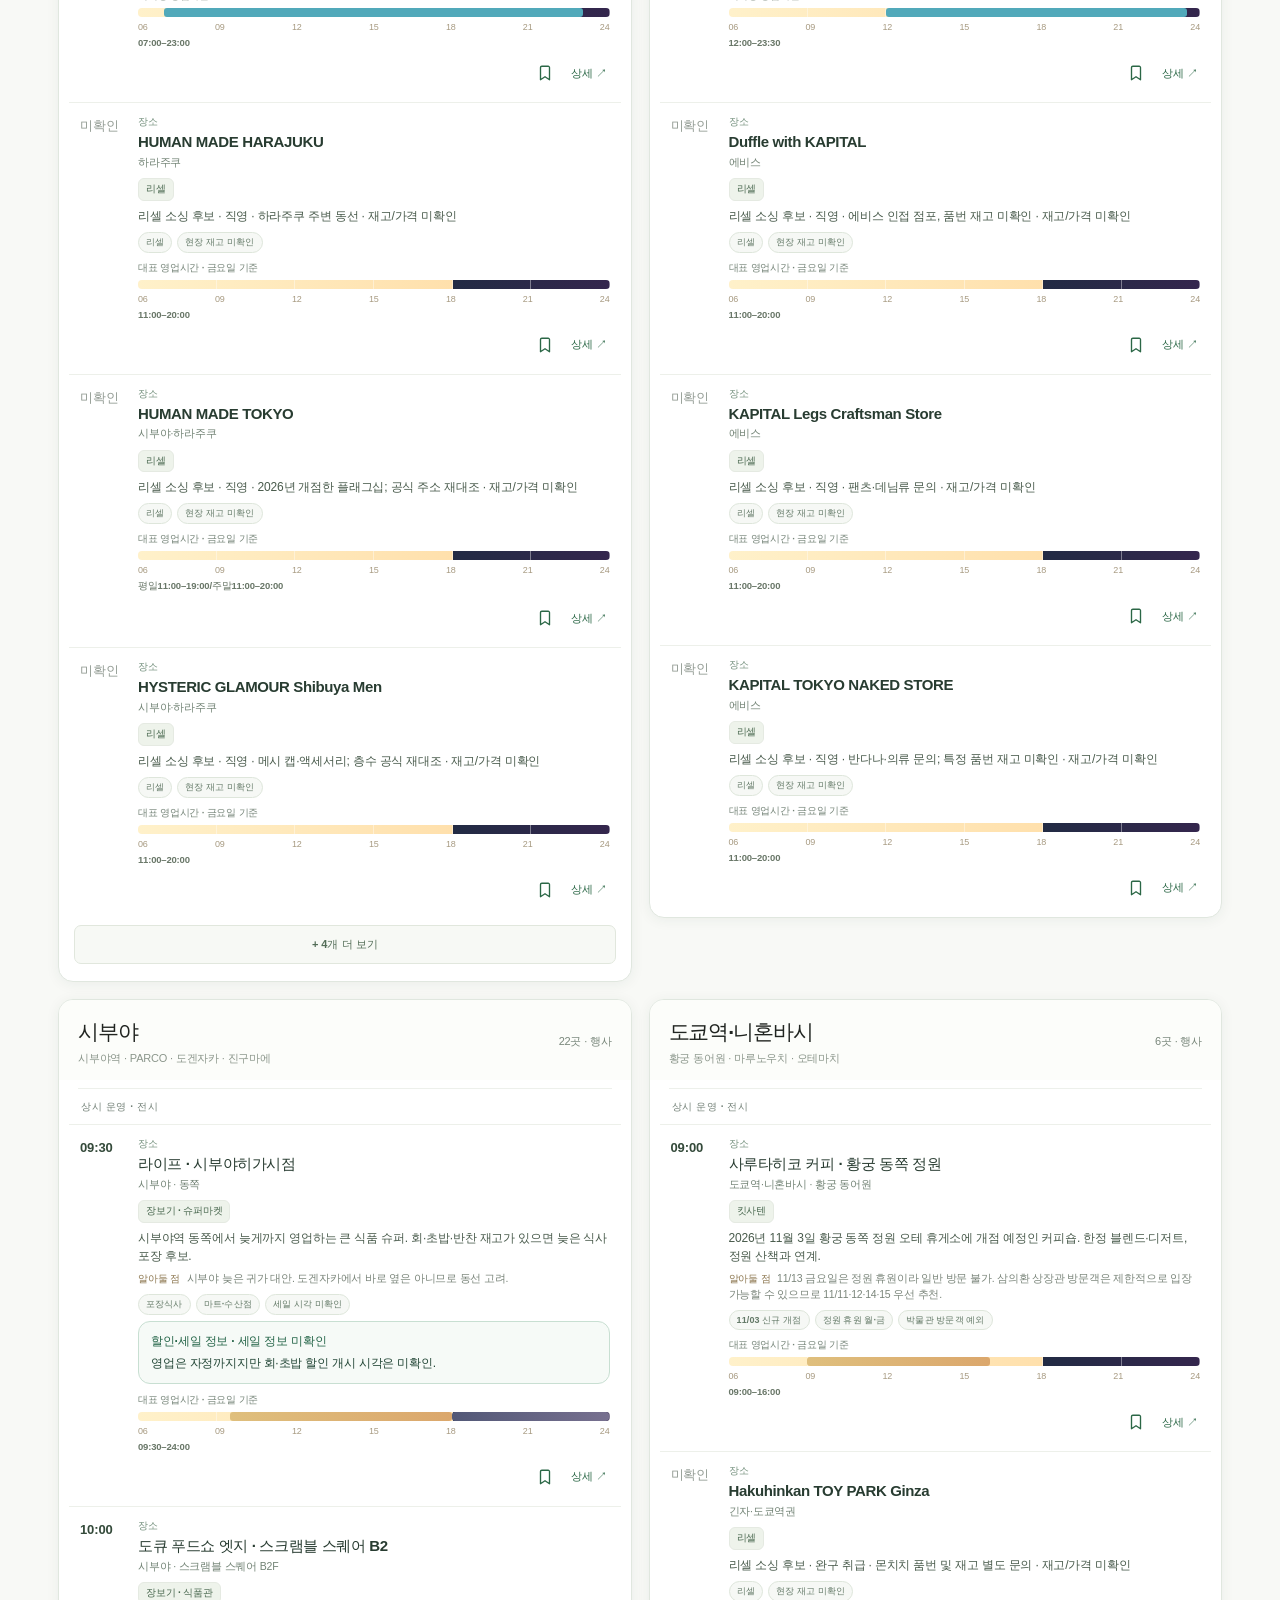
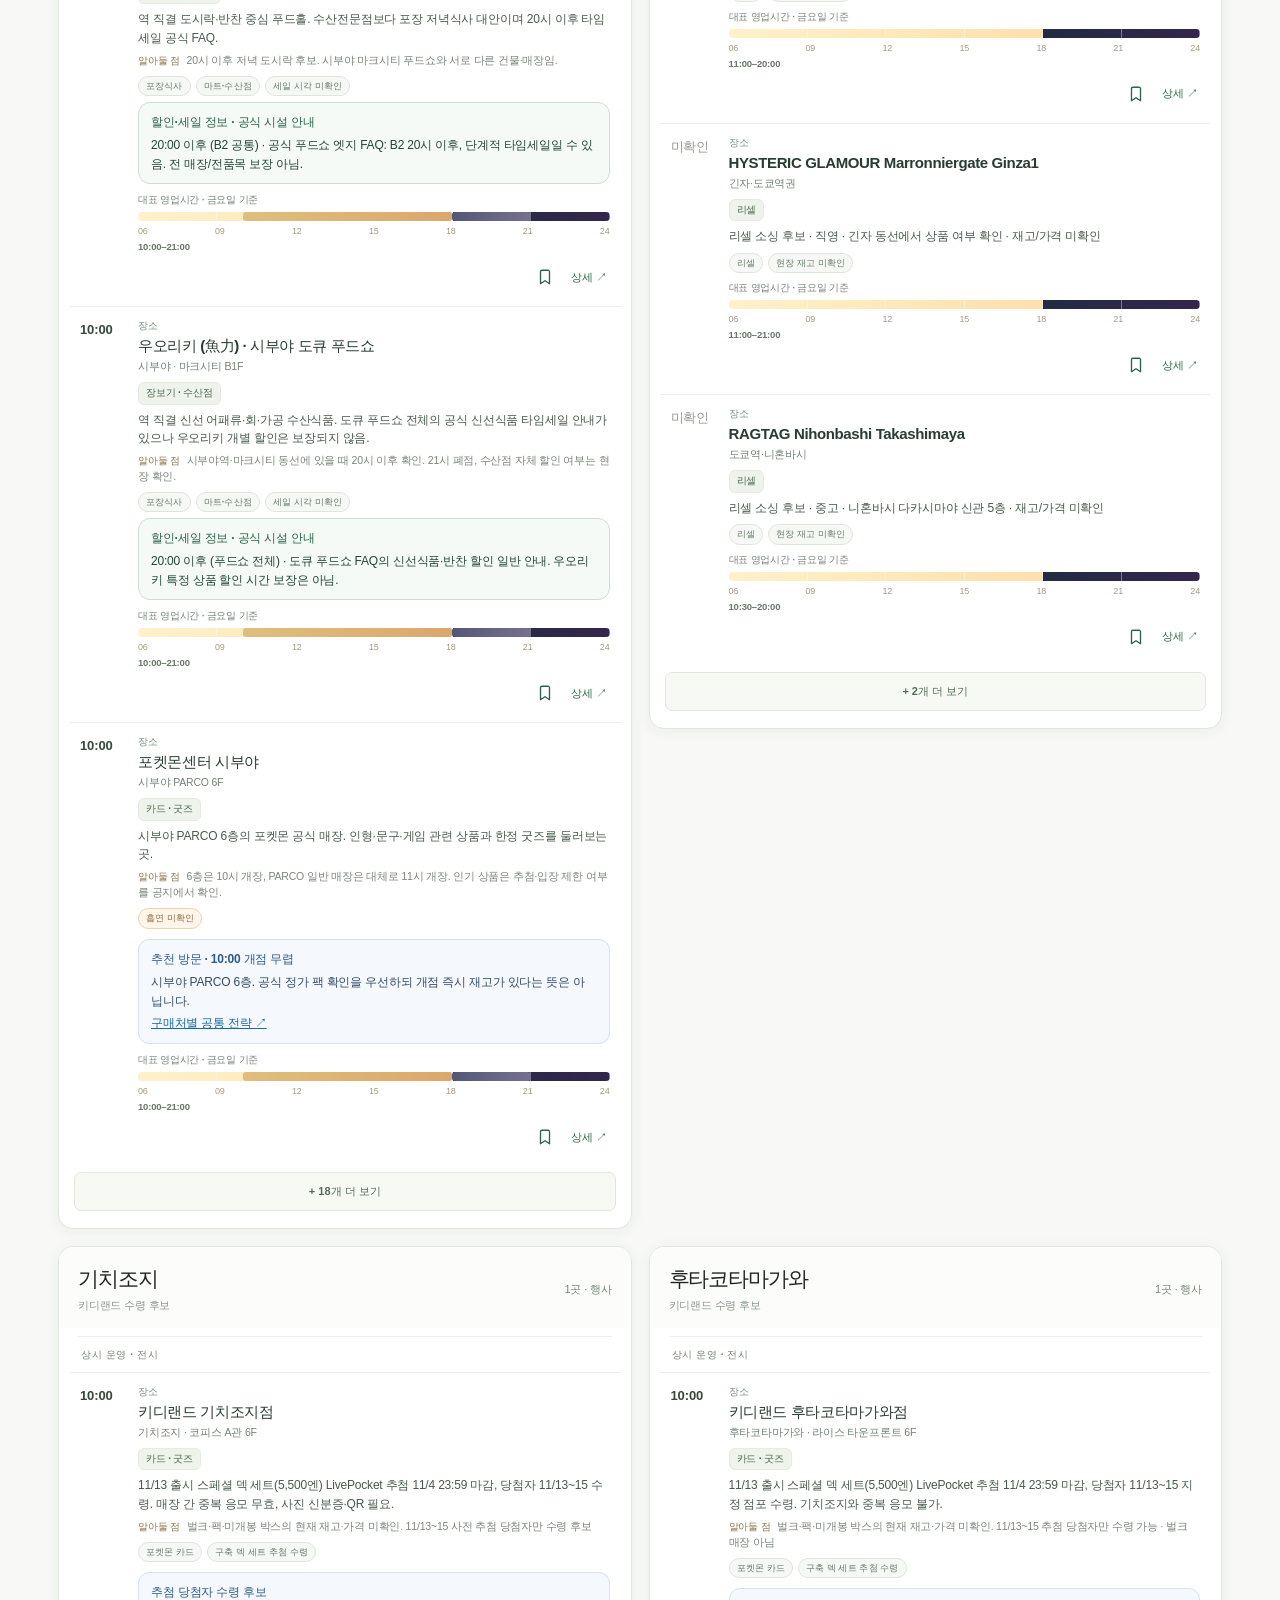
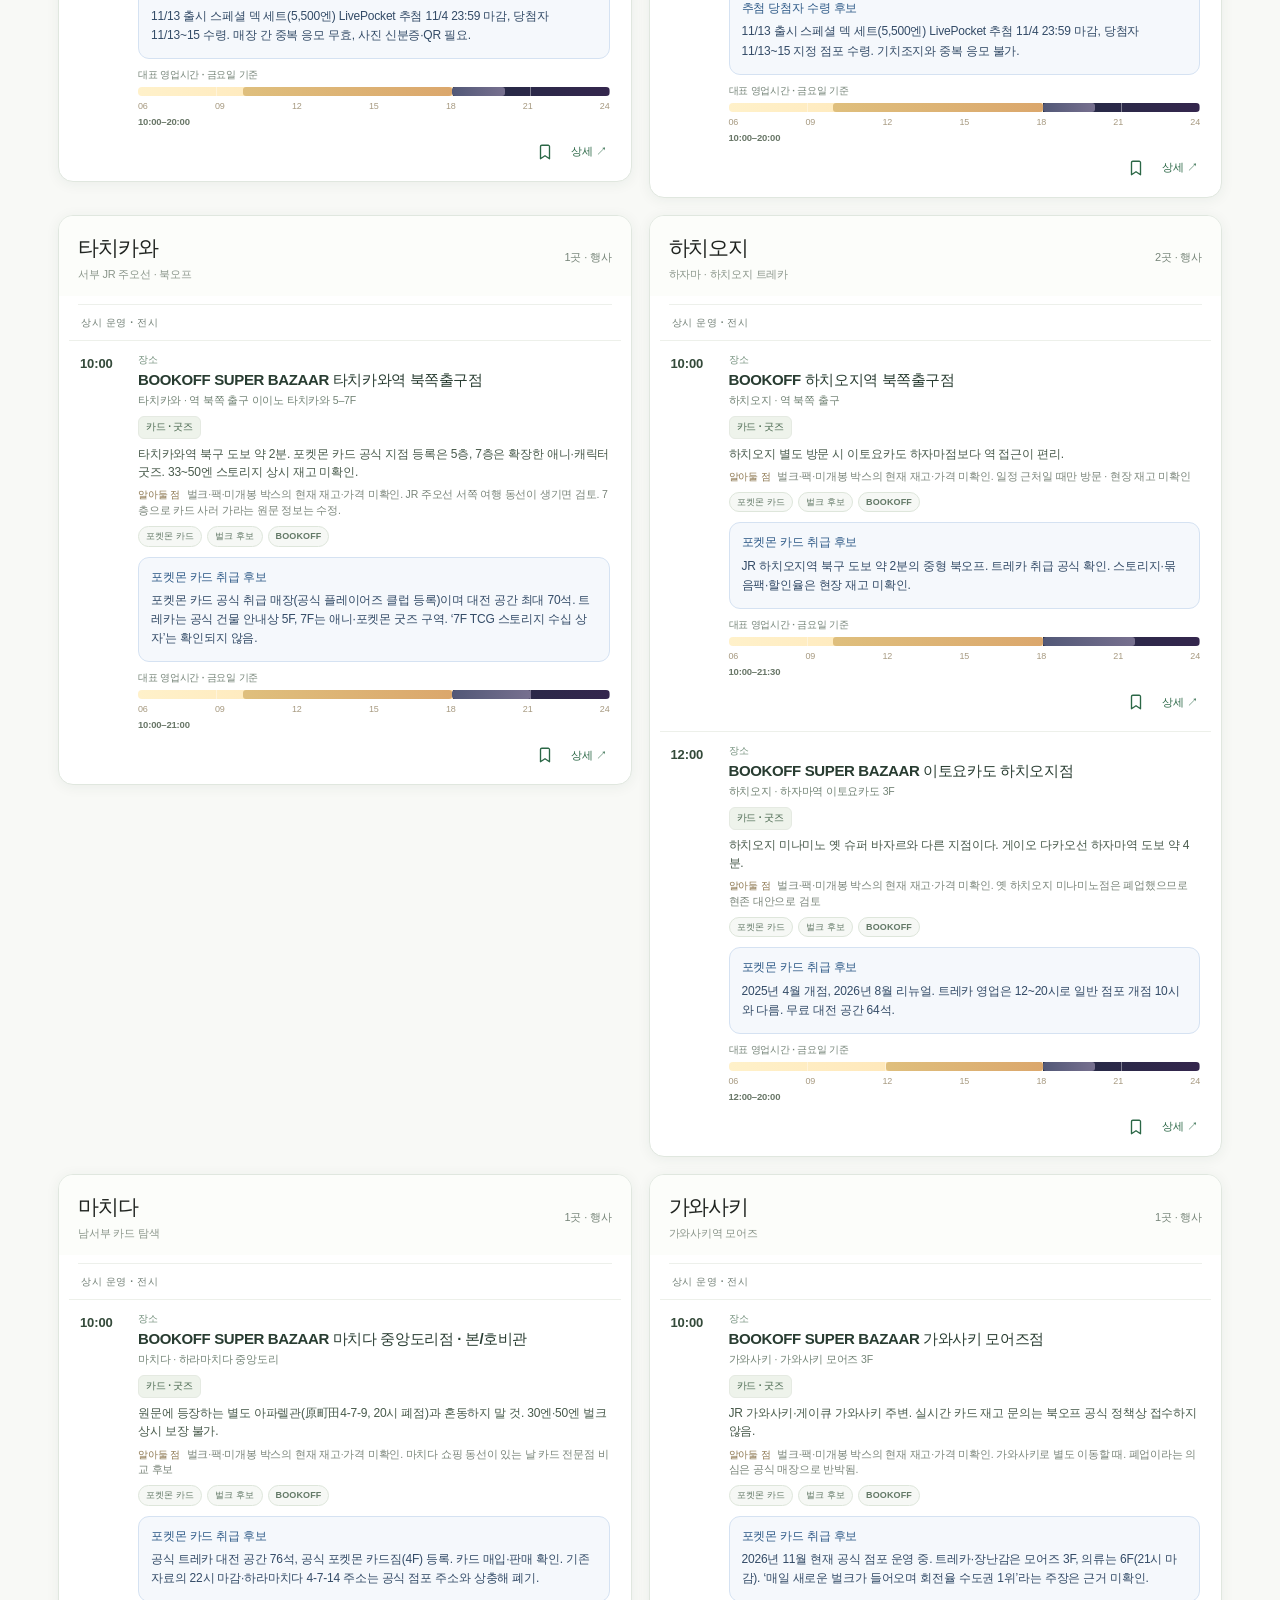
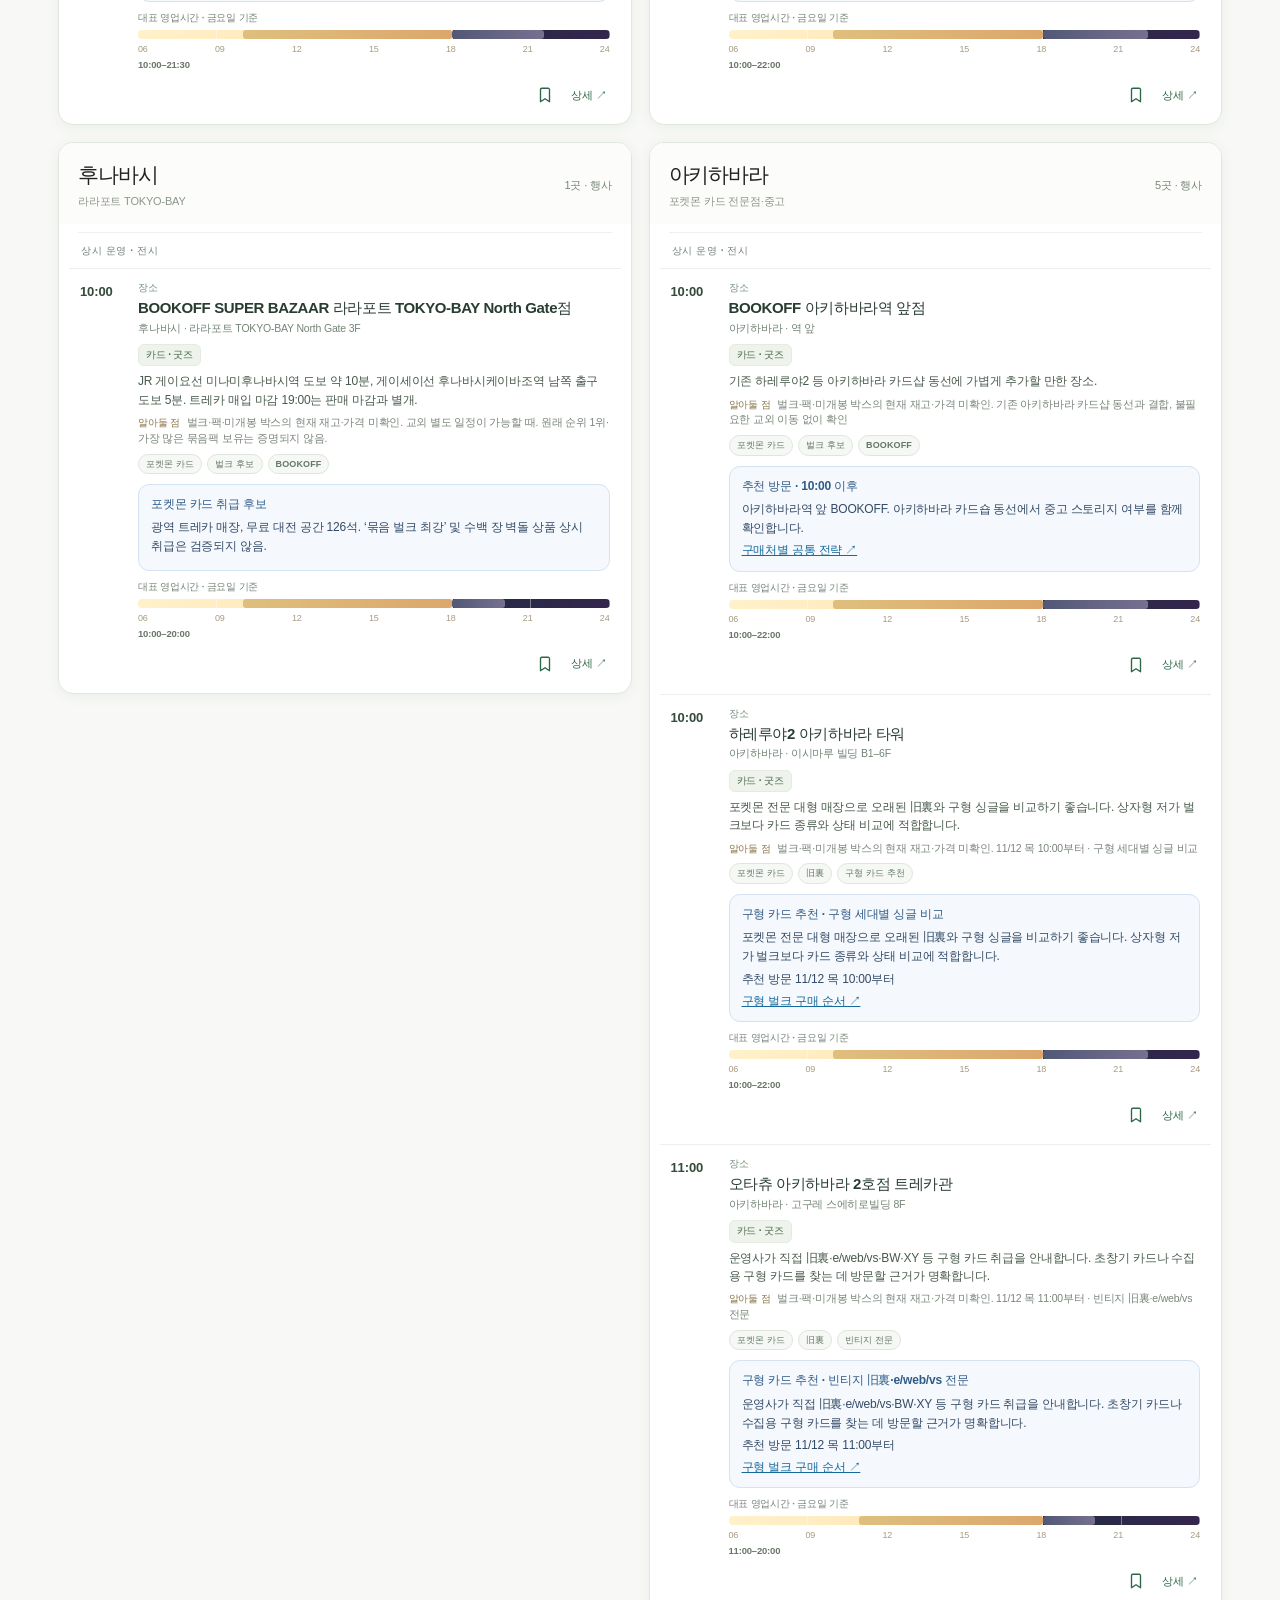
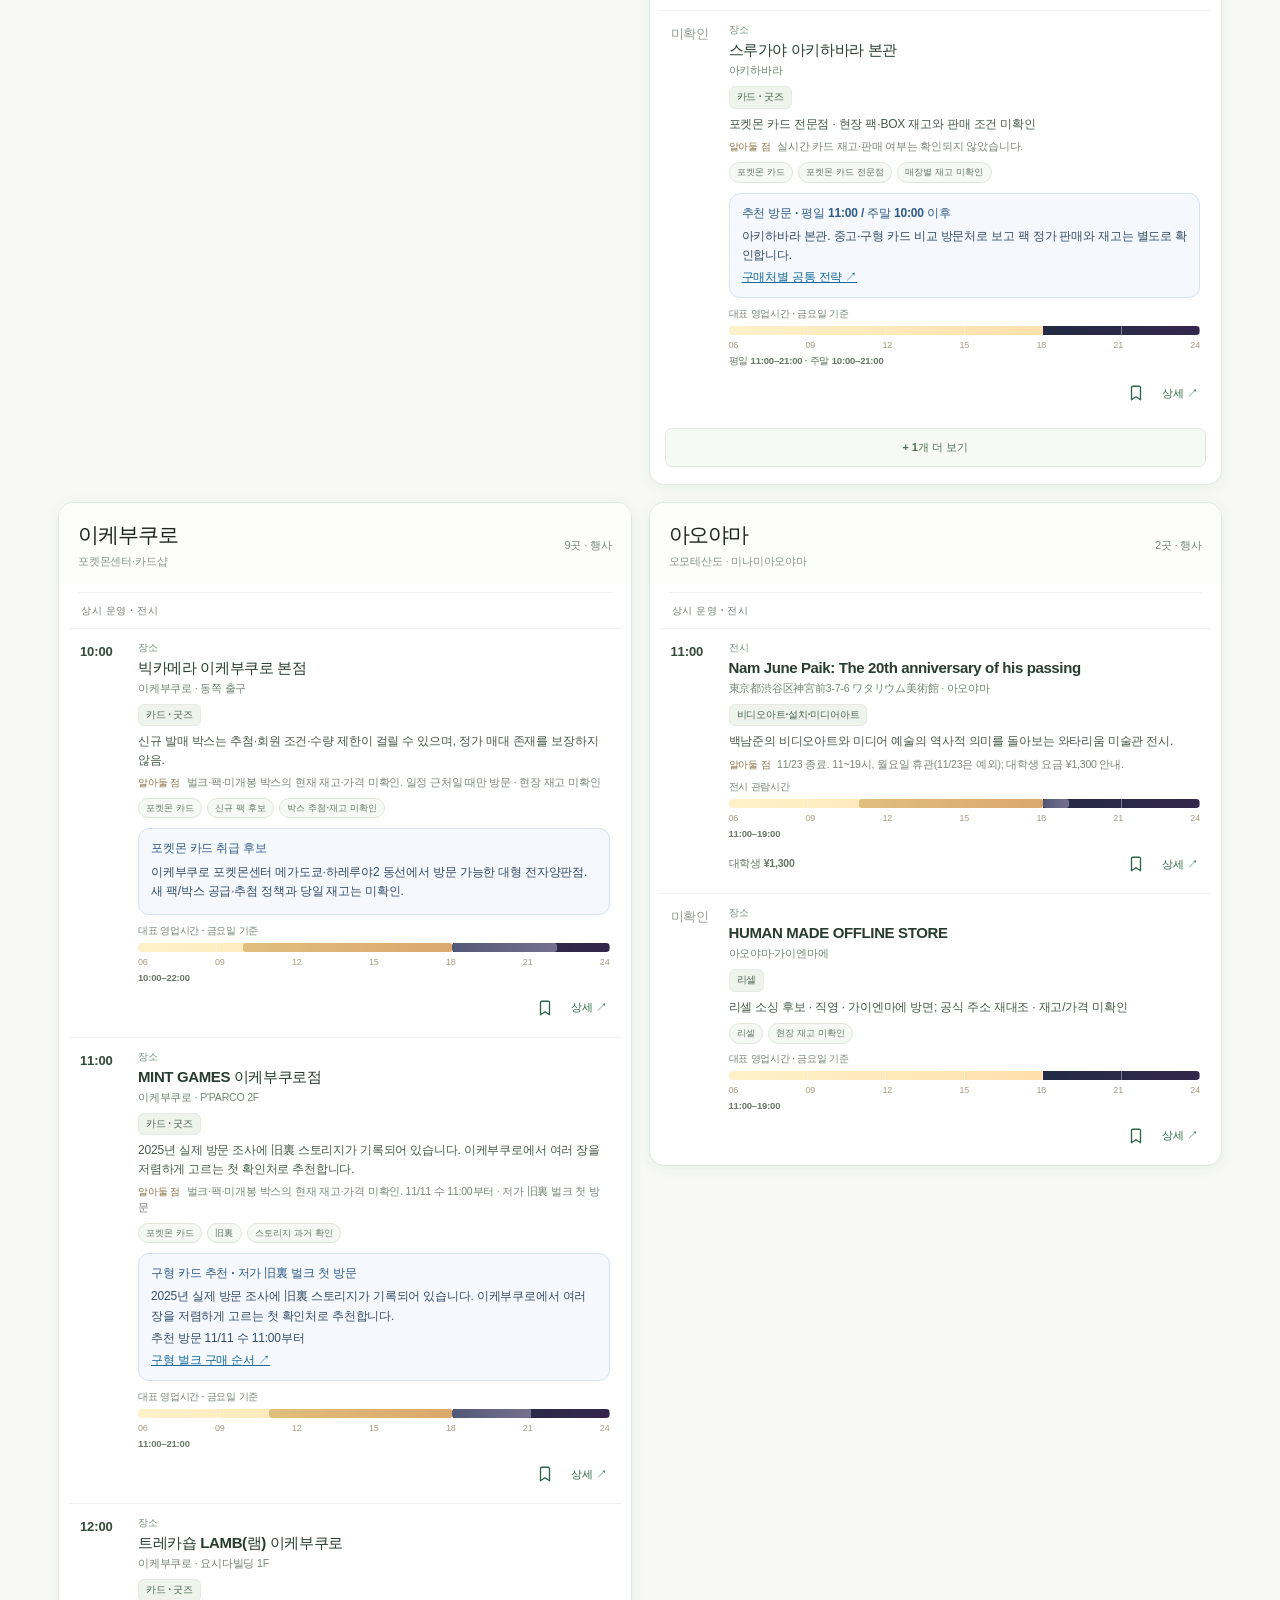
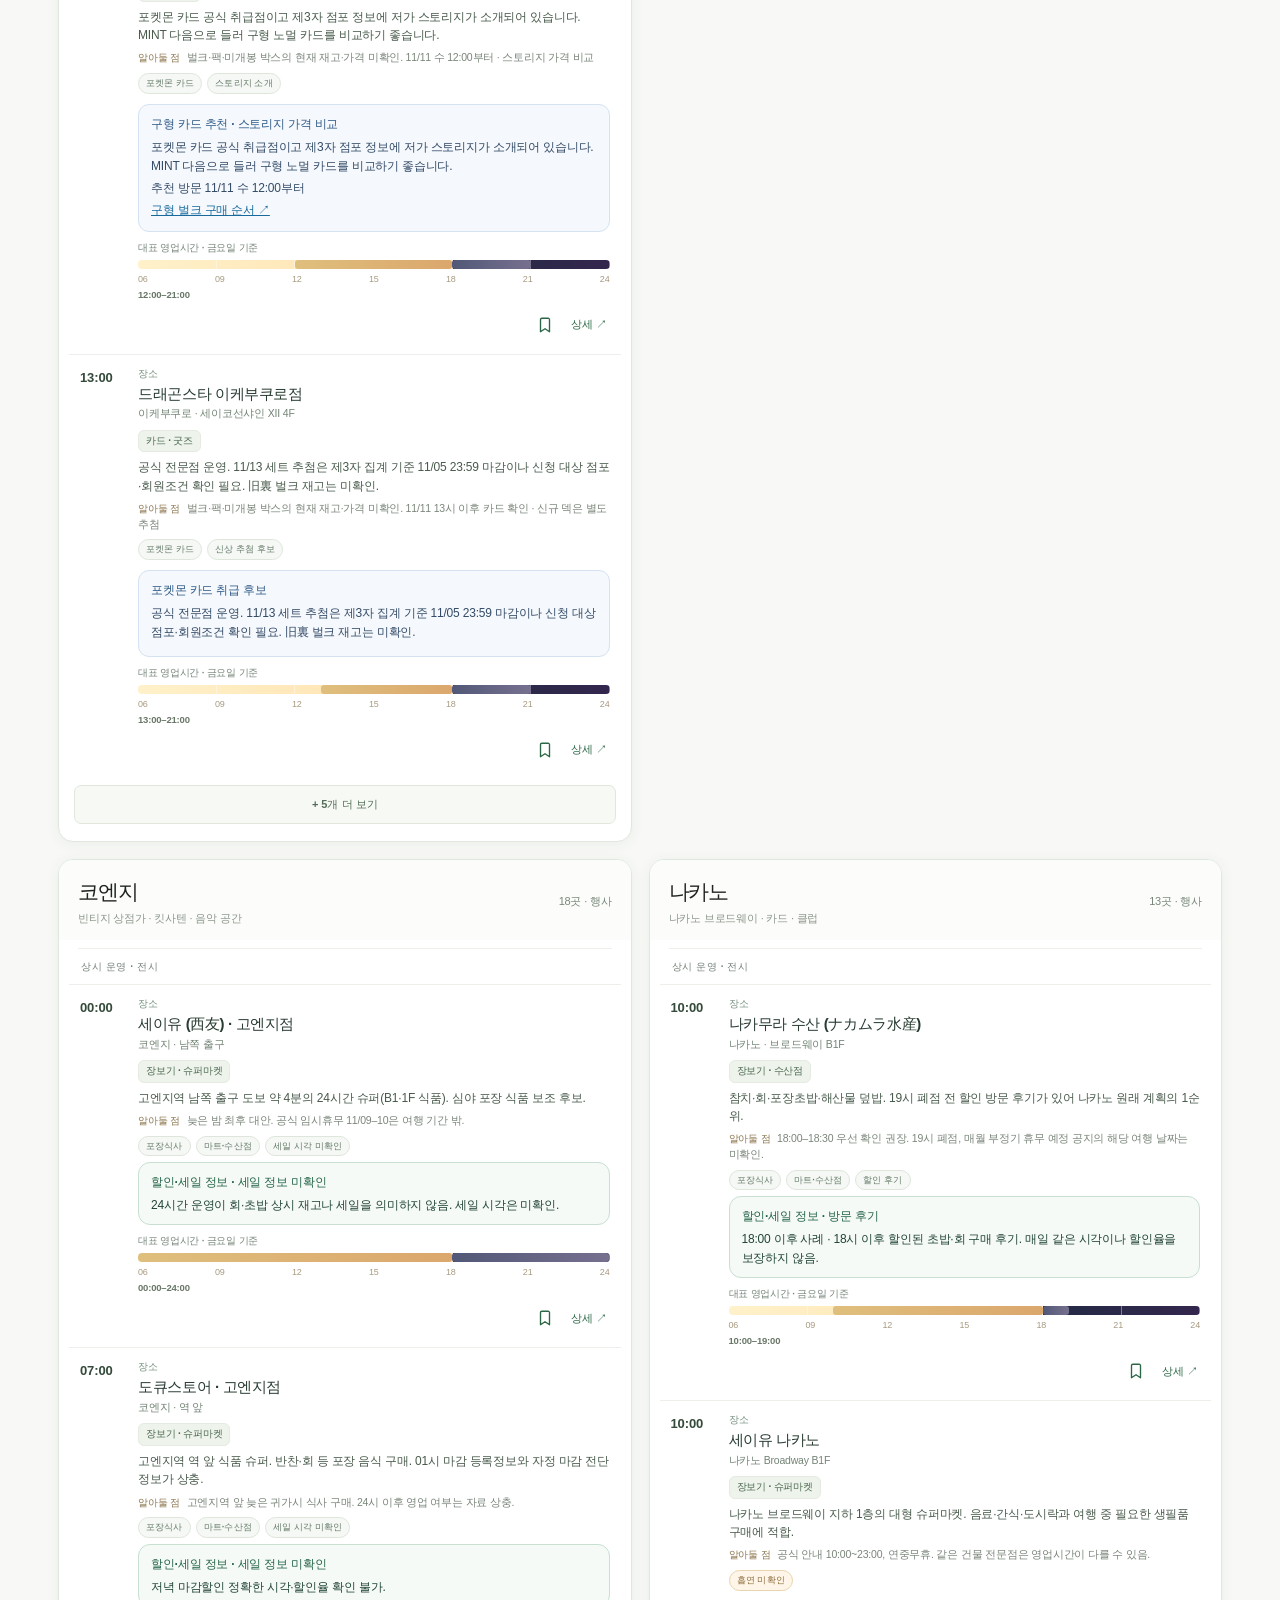
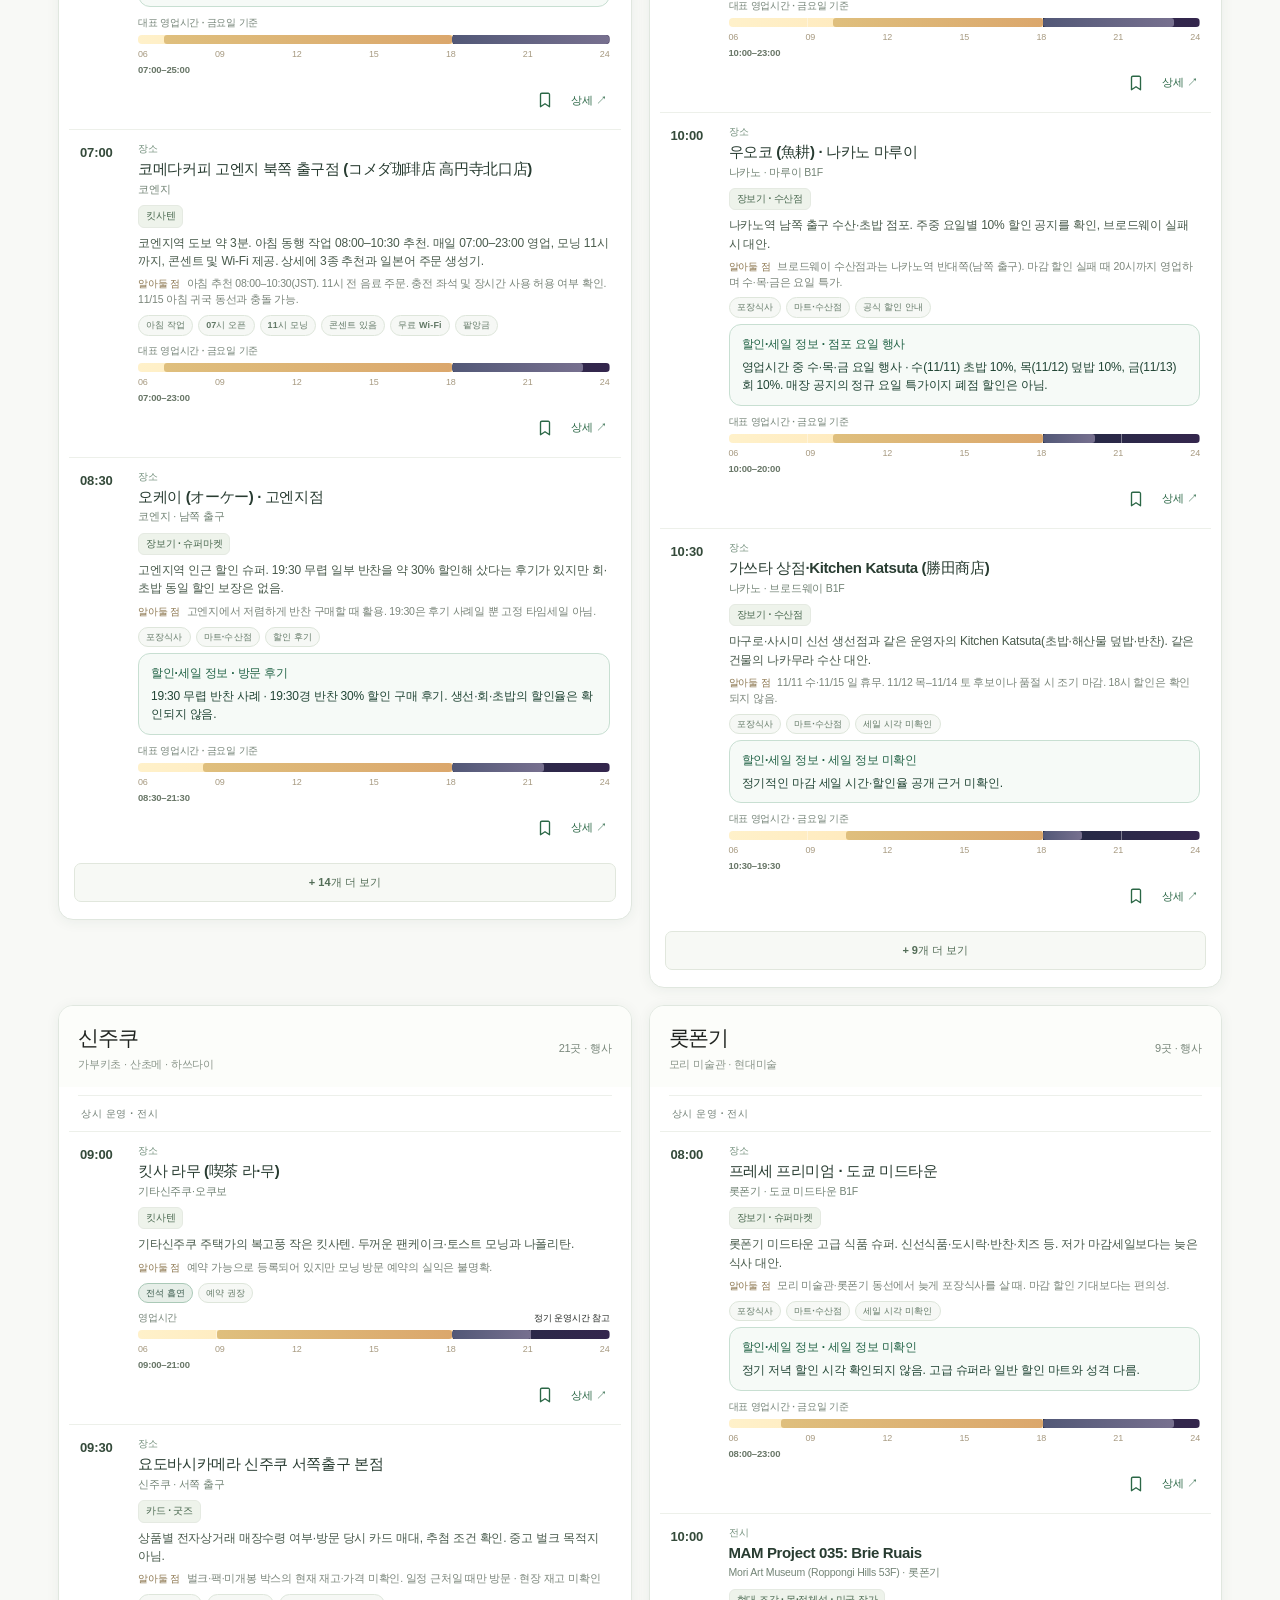
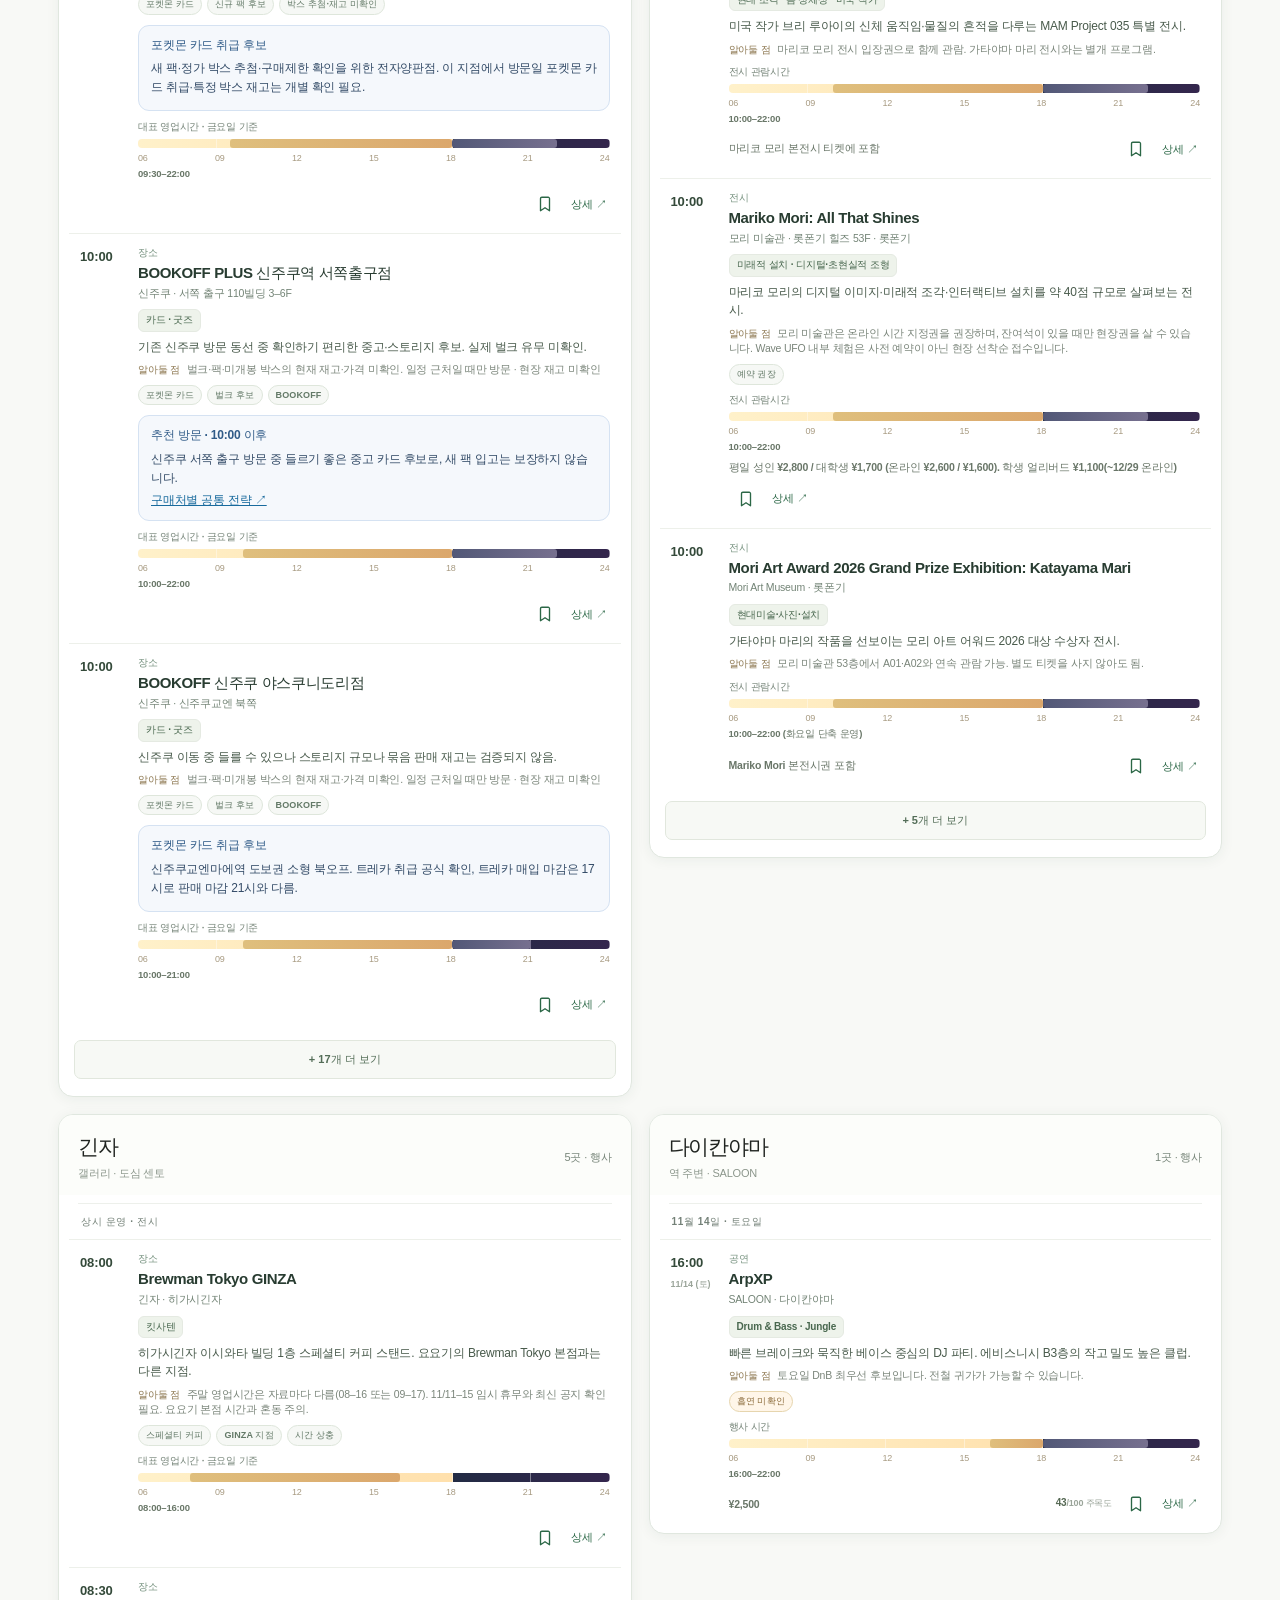
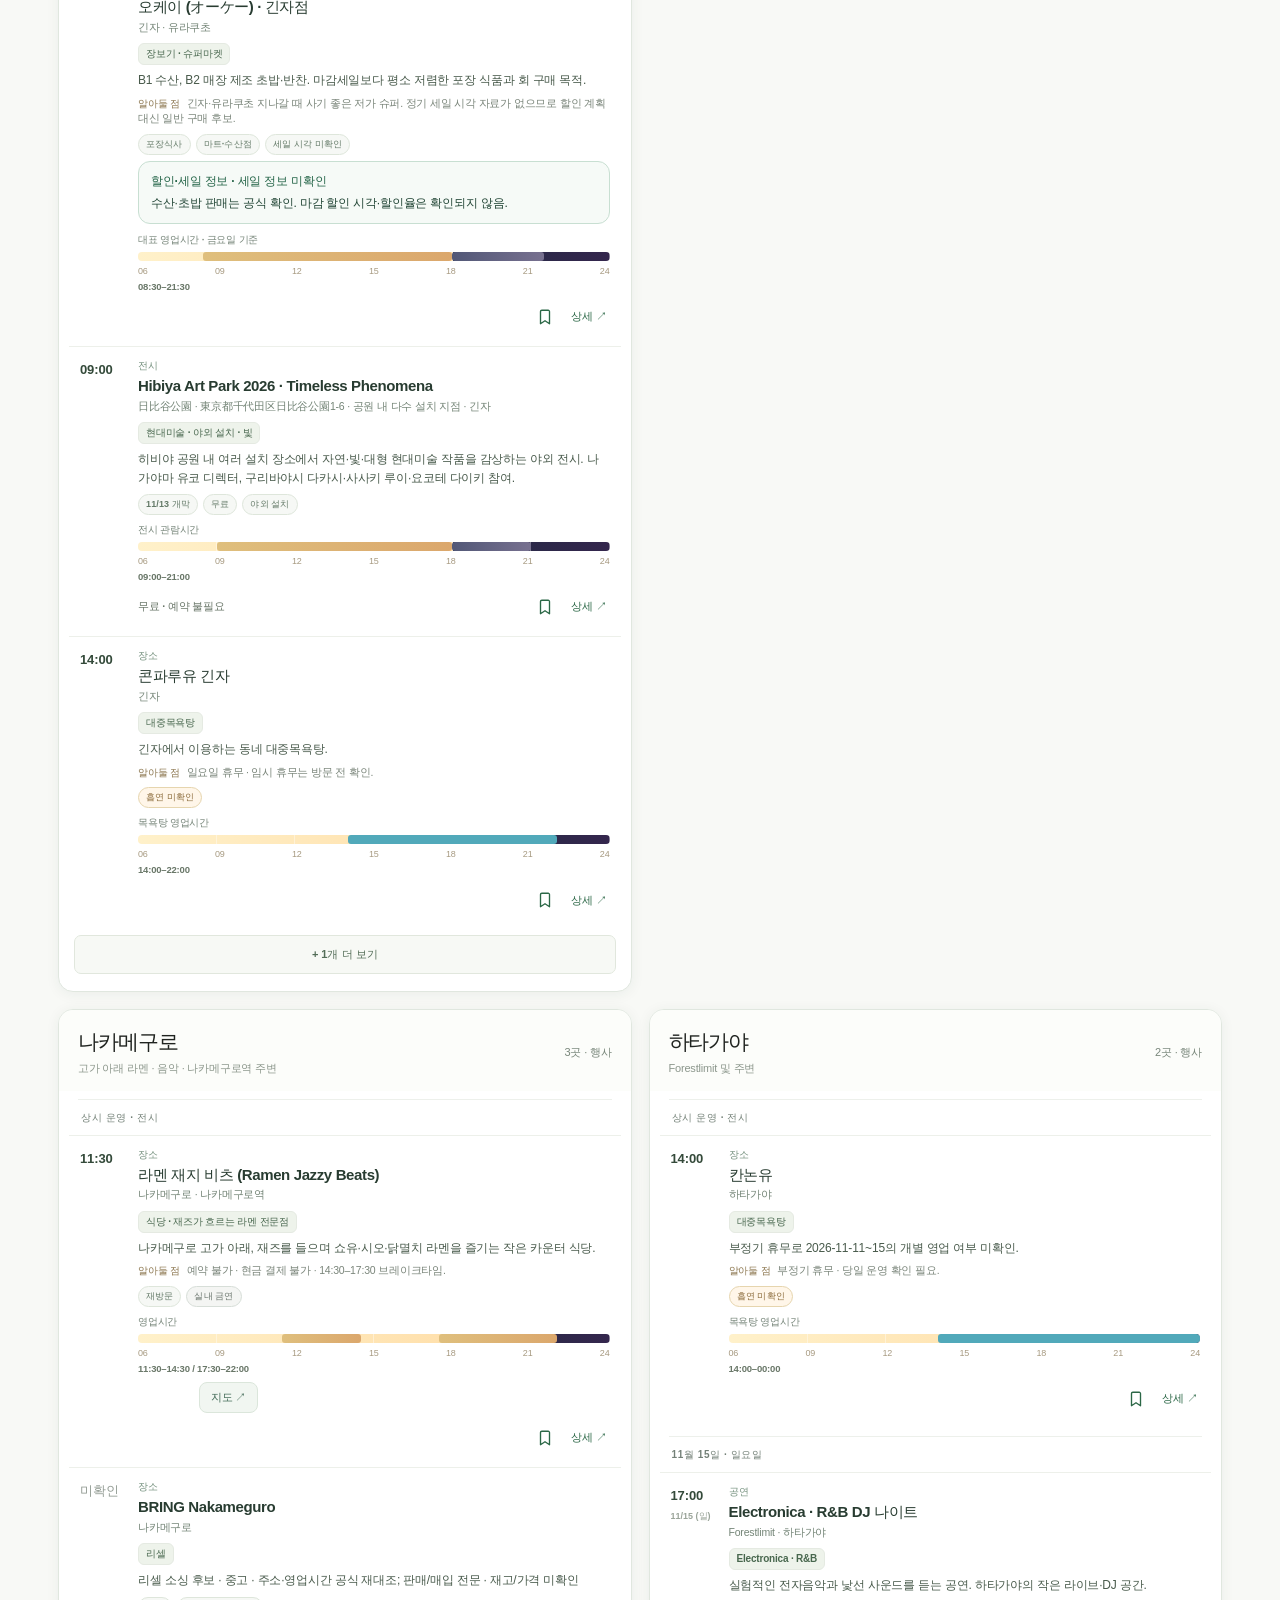
==== commit d0072dc7: "feat: add Koenji Komeda morning work and ordering guide" ====
--- a/index.html
+++ b/index.html
@@ -804,7 +804,8 @@
 <link rel="stylesheet" href="./map-mobile-ux.css"/>
 <link rel="stylesheet" href="./info-tab.css"/>
 <link rel="stylesheet" href="./experience-ux.css"/>
-<link rel="stylesheet" href="./reservation-ux.css"/></head>
+<link rel="stylesheet" href="./reservation-ux.css"/><link rel="stylesheet" href="./komeda-morning-2026-11-08.css"/>
+</head>
 <body>
 <header class="site-header"><div class="topline"><div class="brand"><div class="brand-mark">TFG</div><div><div class="brand-title">TOKYO<span class="brand-divider"></span><span class="brand-secondary">FIELD GUIDE</span></div><div class="brand-sub">11—15 NOV 2026   ·   THREE PEOPLE, ONE CITY</div></div></div><nav aria-label="주요 메뉴" class="topnav"><a class="navbtn" href="#offline-events" id="navDiscover">탐색</a><a class="navbtn" href="#offline-map" id="navMap">지도</a><a class="navbtn" href="#offline-events" id="navExplore">전체 검색</a><a class="navbtn" href="#saved" id="navSaved">찜 <span class="saved-nav-count" id="savedCountMini">0</span></a><a class="navbtn" href="#offline-info" id="navInfo">정보</a><a aria-hidden="true" class="navbtn nav-hidden" href="#offline-art" id="navArt" tabindex="-1">현대미술</a></nav></div></header>
 <main>
@@ -841,6 +842,7 @@
 <script src="./map-marker-system.js"></script><script id="site-data" type="application/json">{"META":{"dataset":"TOKYO FIELD GUIDE 2026: unified cross-validated data","schema_version":"1.0.0","reference_date":"2026-10-21","travel_start":"2026-11-11","travel_end":"2026-11-15","timezone":"Asia/Tokyo","language":"ko (원문 고유명사 일부 일본어/영어)","integration_mode":"original_fields_retained_plus_audit_and_cross_report_evidence","main_arrays":"EVENTS: original 35 + 5; ARTS: original 6 + 1 new exhibition + 1 split; VENUES: original 19 + 2; PLACES: original 25","recommended_consumer_use":"EVENTS[].audit_2026_10_21 및 EVENTS[].attention_comparison.resolved_ra_snapshot; ARTS[].effective_verified를 함께 참고. 원본과 검증 후 값을 구분해야 함.","new_places_2026_10_29":["P26","P27"],"new_places_note":"몬자노 에비센과 Ramen Jazzy Beats 추가. 기존 자료 25곳은 유지, 총 상시 장소 27곳. 22개 센토와 별도.","music_bars_added":"2026-10-29: four venues, researched 2026-10-27; operating uncertainty retained","place_count_with_sento_and_food_and_bars":53,"research_batch_2026_10_29":{"source_file":"tokyo_58_places_fully_audited_2026_11_11_14_v3(2).json","source_v2_checked":true,"source_record_count":58,"inserted_places":42,"inserted_arts":13,"merged_duplicate_refs":{"E04":["art","A01"],"B07":["place","P31"]},"non_trip_event_archived":["E09"],"travel_scope":"source 11/11–14 validated; 11/15 only regular-hour reference, not directly audited"},"archived_no_trip_entry":[{"id":"E09","name":"롯폰기 아트나이트 2026","ends":"2026-11-01","reason":"11/11–15 여행 전 종료"}],"tag_filter_revision":{"version":"2026-10-29","multi_select":"OR within selected tags; AND with date,type,region,genre","reservation_research":"primary sources plus user-provided audited data","reservation_guide_count":8},"smoking_policy_audit_2026_10_29":{"date":"2026-10-29","scope":"상시 장소 96곳 및 공연장 22개(일부 중복), 전시 시설 제외","place_total_including_sento":96,"places_reviewed_in_source":74,"sento_reviewed":22,"venue_records":22,"classification_labels":{"all":"전석 흡연","heated":"가열식 좌석","zone":"실내 일부 흡연","room":"실내 흡연실","none":"실내 금연","unknown":"흡연 미확인","disputed":"정보 상충","varies":"매장별 상이"},"policy":"unverified distinct from non-smoking; event venues may change per event; no in-person inspection","new_photo_place_id":"SMK_KAMIYA_SHINJUKU","place_status_pre_sento":{"all":15,"heated":3,"zone":4,"room":3,"none":33,"unknown":11,"disputed":1,"varies":4}},"photo_restaurant_added_2026_10_29":"SMK_KAMIYA_SHINJUKU"},"VENUES":{"bridge_shibuya":{"name":"DJ BAR Bridge Shibuya","area":"시부야","lat":35.6603,"lon":139.705,"address":"東京都渋谷区渋谷1-25-6 10F","origin":"original_site","coordinate_status":"original_coordinates_not_independently_verified","audit_2026_10_21":{"name":"DJ BAR Bridge Shibuya","addressFromOriginal":"東京都渋谷区渋谷1-25-6 10F","originalCoordsUnverified":[35.6603,139.705],"referenceUrl":"https://ra.co/events/2537238"},"smoking":{"status":"zone","label":"실내 일부 흡연","note":"타베로그: 분연 운영, 지정 공간에 한하여 가열식 담배만 허용. 오래된 일부 매체의 일반담배 가능 표기와 상충하여 방문 전 확인이 필요합니다.","evidenceUrl":"https://tabelog.com/tokyo/A1303/A130301/13252794/","basis":"현지 점포·음악 전문매체","researchedAt":"2026-10-29","currentSiteConfirmation":false},"tags":["실내 일부 흡연"]},"bridge_shinjuku":{"name":"DJ BAR Bridge Shinjuku","area":"신주쿠산초메","lat":35.6917,"lon":139.7103,"address":"東京都新宿区新宿2-19-9 B1F","origin":"original_site","coordinate_status":"original_coordinates_not_independently_verified","audit_2026_10_21":{"name":"DJ BAR Bridge Shinjuku","addressFromOriginal":"東京都新宿区新宿2-19-9 B1F","originalCoordsUnverified":[35.6917,139.7103],"referenceUrl":"https://ra.co/events/2537283"},"smoking":{"status":"zone","label":"실내 일부 흡연","note":"2026년 5월 공식 안내: 입구 왼편 댄스플로어는 전자담배만, 오른편은 종이담배 이용 허용. 구역별로 다릅니다.","evidenceUrl":"https://djbar-bridge.com/shinjuku/news/43126/","basis":"공식 안내","researchedAt":"2026-10-29","currentSiteConfirmation":false},"tags":["실내 일부 흡연"]},"kuramae":{"name":"Ginza Records & Audio Kuramae","area":"구라마에","lat":35.7034,"lon":139.792,"address":"東京都台東区蔵前2-1-23 3F","origin":"original_site","coordinate_status":"original_coordinates_not_independently_verified","audit_2026_10_21":{"name":"Ginza Records & Audio Kuramae","addressFromOriginal":"東京都台東区蔵前2-1-23 3F","originalCoordsUnverified":[35.7034,139.792],"referenceUrl":"https://ra.co/events/2560943"},"smoking":{"status":"unknown","label":"흡연 미확인","note":"공연장별 공식·최신 실내 흡연 안내를 충분히 확보하지 못했습니다. 행사 당일 정책을 확인하세요.","evidenceUrl":"","basis":"미확인","researchedAt":"2026-10-29","currentSiteConfirmation":false},"tags":["흡연 미확인"]},"womb":{"name":"WOMB","area":"시부야 마루야마초","lat":35.6588,"lon":139.6946,"address":"東京都渋谷区円山町2-16","origin":"original_site","coordinate_status":"original_coordinates_not_independently_verified","audit_2026_10_21":{"name":"WOMB","addressFromOriginal":"東京都渋谷区円山町2-16","originalCoordsUnverified":[35.6588,139.6946],"referenceUrl":"https://www.womb.co.jp/en/events/"},"smoking":{"status":"zone","label":"실내 일부 흡연","note":"메인 플로어는 금연, 일부 행사에서 별도 흡연구역 운영 사례가 있습니다. 이벤트별로 사용 가능 여부가 달라질 수 있습니다.","evidenceUrl":"https://housemusiclovers.net/non-smorking-venue/","basis":"현지 점포·음악 전문매체","researchedAt":"2026-10-29","currentSiteConfirmation":false},"tags":["실내 일부 흡연"]},"r_lounge":{"name":"R Lounge","area":"시부야 우다가와초","lat":35.6618,"lon":139.6969,"address":"東京都渋谷区宇田川町4-7 6/7F","origin":"original_site","coordinate_status":"original_coordinates_not_independently_verified","audit_2026_10_21":{"name":"R Lounge","addressFromOriginal":"東京都渋谷区宇田川町4-7 6/7F","originalCoordsUnverified":[35.6618,139.6969],"referenceUrl":"https://rlounge.jp/schedule.html?date=2026-11-14&type=2"},"smoking":{"status":"unknown","label":"흡연 미확인","note":"공연장별 공식·최신 실내 흡연 안내를 충분히 확보하지 못했습니다. 행사 당일 정책을 확인하세요.","evidenceUrl":"","basis":"미확인","researchedAt":"2026-10-29","currentSiteConfirmation":false},"tags":["흡연 미확인"]},"midnight":{"name":"MIDNIGHT EAST","area":"시부야 도겐자카","lat":35.6586,"lon":139.6943,"address":"東京都渋谷区道玄坂2-14-8","origin":"original_site","coordinate_status":"original_coordinates_not_independently_verified","audit_2026_10_21":{"name":"MIDNIGHT EAST","addressFromOriginal":"東京都渋谷区道玄坂2-14-8","originalCoordsUnverified":[35.6586,139.6943],"referenceUrl":"https://shibuya-o.com/east/schedule/?m=11&y=2026"},"smoking":{"status":"unknown","label":"흡연 미확인","note":"공연장별 공식·최신 실내 흡연 안내를 충분히 확보하지 못했습니다. 행사 당일 정책을 확인하세요.","evidenceUrl":"","basis":"미확인","researchedAt":"2026-10-29","currentSiteConfirmation":false},"tags":["흡연 미확인"]},"vent":{"name":"VENT","area":"미나미아오야마","lat":35.6643,"lon":139.7152,"address":"東京都港区南青山3-18-19 B1F","origin":"original_site","coordinate_status":"original_coordinates_not_independently_verified","audit_2026_10_21":{"name":"VENT","addressFromOriginal":"東京都港区南青山3-18-19 B1F","originalCoordsUnverified":[35.6643,139.7152],"referenceUrl":"https://vent-tokyo.net/"},"smoking":{"status":"zone","label":"실내 일부 흡연","note":"CLUB JT에서는 담배 흡연 부스를 안내하며, 음악 매체는 메인 플로어 금연·서브 플로어 흡연 가능이라고 설명합니다. 플로어별 확인 필요.","evidenceUrl":"https://www.clubjt.jp/place/spot/pref-13/city-13003/area-17243/","basis":"현지 점포·음악 전문매체","researchedAt":"2026-10-29","currentSiteConfirmation":false},"tags":["실내 일부 흡연"]},"forestlimit":{"name":"Forestlimit","area":"하타가야","lat":35.6772,"lon":139.6777,"address":"東京都渋谷区幡ヶ谷2-8-15 KODAビルB1F","origin":"original_site","coordinate_status":"original_coordinates_not_independently_verified","audit_2026_10_21":{"name":"Forestlimit","addressFromOriginal":"東京都渋谷区幡ヶ谷2-8-15 KODAビルB1F","originalCoordsUnverified":[35.6772,139.6777],"referenceUrl":"https://ra.co/events/2558983"},"smoking":{"status":"unknown","label":"흡연 미확인","note":"공연장별 공식·최신 실내 흡연 안내를 충분히 확보하지 못했습니다. 행사 당일 정책을 확인하세요.","evidenceUrl":"","basis":"미확인","researchedAt":"2026-10-29","currentSiteConfirmation":false},"tags":["흡연 미확인"]},"clubasia":{"name":"clubasia","area":"시부야 마루야마초","lat":35.6588,"lon":139.694,"address":"東京都渋谷区円山町1-8","origin":"original_site","coordinate_status":"original_coordinates_not_independently_verified","audit_2026_10_21":{"name":"clubasia","addressFromOriginal":"東京都渋谷区円山町1-8","originalCoordsUnverified":[35.6588,139.694],"referenceUrl":"https://clubasia.jp/"},"smoking":{"status":"unknown","label":"흡연 미확인","note":"공연장별 공식·최신 실내 흡연 안내를 충분히 확보하지 못했습니다. 행사 당일 정책을 확인하세요.","evidenceUrl":"","basis":"미확인","researchedAt":"2026-10-29","currentSiteConfirmation":false},"tags":["흡연 미확인"]},"circus":{"name":"Circus Tokyo","area":"시부야 3초메","lat":35.6546,"lon":139.7071,"address":"東京都渋谷区渋谷3-26-16","tags":["다시 찾는 공간","실내 일부 흡연"],"origin":"original_site","coordinate_status":"original_coordinates_not_independently_verified","audit_2026_10_21":{"name":"Circus Tokyo","addressFromOriginal":"東京都渋谷区渋谷3-26-16","originalCoordsUnverified":[35.6546,139.7071],"referenceUrl":"https://circus-tokyo.jp/"},"smoking":{"status":"zone","label":"실내 일부 흡연","note":"공개된 공식 시설 안내도의 1층 흡연 구역을 확인했습니다. 공연장 모든 좌석의 흡연 허용을 뜻하지 않습니다.","evidenceUrl":"https://circus-tokyo.jp/wp-content/uploads/2025/07/CIRCUSTOKYO.pdf","basis":"공식 안내","researchedAt":"2026-10-29","currentSiteConfirmation":false}},"oto":{"name":"Shibuya OTO","area":"시부야 3초메","lat":35.6575,"lon":139.7056,"address":"東京都渋谷区渋谷3-18-7 5F","origin":"original_site","coordinate_status":"original_coordinates_not_independently_verified","audit_2026_10_21":{"name":"Shibuya OTO","addressFromOriginal":"東京都渋谷区渋谷3-18-7 5F","originalCoordsUnverified":[35.6575,139.7056],"referenceUrl":"https://ra.co/events/2539847"},"smoking":{"status":"unknown","label":"흡연 미확인","note":"공연장별 공식·최신 실내 흡연 안내를 충분히 확보하지 못했습니다. 행사 당일 정책을 확인하세요.","evidenceUrl":"","basis":"미확인","researchedAt":"2026-10-29","currentSiteConfirmation":false},"tags":["흡연 미확인"]},"saloon":{"name":"SALOON","area":"다이칸야마","lat":35.6482,"lon":139.7036,"address":"東京都渋谷区恵比寿西1-34-17 B3F","origin":"original_site","coordinate_status":"original_coordinates_not_independently_verified","audit_2026_10_21":{"name":"SALOON","addressFromOriginal":"東京都渋谷区恵比寿西1-34-17 B3F","originalCoordsUnverified":[35.6482,139.7036],"referenceUrl":"https://ra.co/events/2522514"},"smoking":{"status":"unknown","label":"흡연 미확인","note":"공연장별 공식·최신 실내 흡연 안내를 충분히 확보하지 못했습니다. 행사 당일 정책을 확인하세요.","evidenceUrl":"","basis":"미확인","researchedAt":"2026-10-29","currentSiteConfirmation":false},"tags":["흡연 미확인"]},"heavysick":{"name":"Nakano Heavysick ZERO","area":"나카노","lat":35.7086,"lon":139.6707,"address":"東京都中野区中野5-41-8 B1/B2F","origin":"original_site","coordinate_status":"original_coordinates_not_independently_verified","audit_2026_10_21":{"name":"Nakano Heavysick ZERO","addressFromOriginal":"東京都中野区中野5-41-8 B1/B2F","originalCoordsUnverified":[35.7086,139.6707],"referenceUrl":"https://ra.co/events/2551190"},"smoking":{"status":"unknown","label":"흡연 미확인","note":"공연장별 공식·최신 실내 흡연 안내를 충분히 확보하지 못했습니다. 행사 당일 정책을 확인하세요.","evidenceUrl":"","basis":"미확인","researchedAt":"2026-10-29","currentSiteConfirmation":false},"tags":["흡연 미확인"]},"asakusa_stella":{"name":"Asakusa STELLA","area":"아사쿠사","lat":35.7133,"lon":139.7891,"address":"東京都台東区西浅草2-14-13","origin":"original_site","coordinate_status":"original_coordinates_not_independently_verified","audit_2026_10_21":{"name":"Asakusa STELLA","addressFromOriginal":"東京都台東区西浅草2-14-13","originalCoordsUnverified":[35.7133,139.7891],"referenceUrl":"https://www.stella.ne.jp/asakusa/"},"smoking":{"status":"unknown","label":"흡연 미확인","note":"공연장별 공식·최신 실내 흡연 안내를 충분히 확보하지 못했습니다. 행사 당일 정책을 확인하세요.","evidenceUrl":"","basis":"미확인","researchedAt":"2026-10-29","currentSiteConfirmation":false},"tags":["흡연 미확인"]},"zmaruyama":{"name":"Z MARUYAMA","area":"시부야 마루야마초","lat":35.6591,"lon":139.6948,"address":"東京都渋谷区円山町2-4 1F","origin":"original_site","coordinate_status":"original_coordinates_not_independently_verified","audit_2026_10_21":{"name":"Z MARUYAMA","addressFromOriginal":"東京都渋谷区円山町2-4 1F","originalCoordsUnverified":[35.6591,139.6948],"referenceUrl":"https://ra.co/events/2537808"},"smoking":{"status":"unknown","label":"흡연 미확인","note":"공연장별 공식·최신 실내 흡연 안내를 충분히 확보하지 못했습니다. 행사 당일 정책을 확인하세요.","evidenceUrl":"","basis":"미확인","researchedAt":"2026-10-29","currentSiteConfirmation":false},"tags":["흡연 미확인"]},"jirokichi":{"name":"JIROKICHI","area":"코엔지역 북쪽","lat":35.706,"lon":139.6495,"address":"東京都杉並区高円寺北2-3-4 高円寺ビル B1","origin":"original_site","coordinate_status":"original_coordinates_not_independently_verified","audit_2026_10_21":{"name":"JIROKICHI","addressFromOriginal":"東京都杉並区高円寺北2-3-4 高円寺ビル B1","originalCoordsUnverified":[35.706,139.6495],"referenceUrl":"https://jirokichi.net/2026/11/"},"smoking":{"status":"unknown","label":"흡연 미확인","note":"공연장별 공식·최신 실내 흡연 안내를 충분히 확보하지 못했습니다. 행사 당일 정책을 확인하세요.","evidenceUrl":"","basis":"미확인","researchedAt":"2026-10-29","currentSiteConfirmation":false},"tags":["흡연 미확인"]},"enter":{"name":"ENTER SHIBUYA","area":"시부야 · 진구마에","lat":35.6613,"lon":139.7032,"address":"東京都渋谷区神宮前6-19-17 GEMS神宮前 6F","coordNote":"지도 마커는 진구마에 6-19블록 근사 위치입니다. 방문 시 주소 기반 길찾기 사용.","origin":"original_site","coordinate_status":"original_coordinates_not_independently_verified","audit_2026_10_21":{"name":"ENTER SHIBUYA","addressFromOriginal":"東京都渋谷区神宮前6-19-17 GEMS神宮前 6F","originalCoordsUnverified":[35.6613,139.7032],"referenceUrl":"https://entershibuya.com/schedule/2026-11/"},"smoking":{"status":"unknown","label":"흡연 미확인","note":"2026년 2월 현장 방문 후기에 실내 흡연 가능으로 적혀 있습니다. 하지만 종이담배·가열식·흡연구역 범위에 대한 운영자 공식 규정이 없어 상태는 미확인으로 분류합니다.","evidenceUrl":"","basis":"미확인","researchedAt":"2026-10-29","currentSiteConfirmation":false},"tags":["흡연 미확인"]},"zerotokyo":{"name":"ZEROTOKYO","area":"신주쿠 · 가부키초","lat":35.6948,"lon":139.7005,"address":"東京都新宿区歌舞伎町1-29-1 東急歌舞伎町タワー B1–B4F","origin":"original_site","coordinate_status":"original_coordinates_not_independently_verified","audit_2026_10_21":{"name":"ZEROTOKYO","addressFromOriginal":"東京都新宿区歌舞伎町1-29-1 東急歌舞伎町タワー B1–B4F","originalCoordsUnverified":[35.6948,139.7005],"referenceUrl":"https://zerotokyo.jp/event/2026/11/"},"smoking":{"status":"room","label":"실내 흡연실","note":"실내 공연 플로어는 금연이고, 건물의 지정된 실내 흡연 부스가 있습니다. B1에서 일반·가열식, B4에서는 가열식 전용 안내가 있습니다.","evidenceUrl":"https://note.cocotame.jp/n/n313bc2ce40dc","basis":"현지 점포·음악 전문매체","researchedAt":"2026-10-29","currentSiteConfirmation":false},"tags":["실내 흡연실"]},"bounce":{"name":"MUSIC BAR BOUNCE","area":"시부야 · 도겐자카","lat":35.6606,"lon":139.6964,"address":"東京都渋谷区道玄坂2-19-12 東洋道玄坂ビル 2F","coordNote":"지도 마커는 도겐자카 2-19블록 근사 위치입니다. 방문 시 주소 기반 길찾기 사용.","origin":"original_site","coordinate_status":"original_coordinates_not_independently_verified","audit_2026_10_21":{"name":"MUSIC BAR BOUNCE","addressFromOriginal":"東京都渋谷区道玄坂2-19-12 東洋道玄坂ビル 2F","originalCoordsUnverified":[35.6606,139.6964],"referenceUrl":"https://www.instagram.com/musicbarbounce/"},"smoking":{"status":"zone","label":"실내 일부 흡연","note":"두 실내 공간 중 특정 구역에서 흡연할 수 있다는 방문·매장 소개 정보가 있습니다. 좌석과 구역별 규칙이 다릅니다.","evidenceUrl":"https://z-mile.com/gourmet/music-bar-bounce/","basis":"현지 점포·음악 전문매체","researchedAt":"2026-10-29","currentSiteConfirmation":false},"tags":["실내 일부 흡연"]},"raise":{"name":"RAISE Ginza","area":"긴자","lat":null,"lon":null,"address":"GinzaNovo 6F, 5-2-1 Ginza, Chuo-ku, Tokyo 104-0061","origin":"added_from_research","coordinate_status":"unknown","audit_2026_10_21":{"referenceUrl":"https://raisetokyo.com/events/raise-5th-anniversary-feat-camelphat/","note":"공식 행사 홈페이지 주소; 위경도 미측정"},"smoking":{"status":"unknown","label":"흡연 미확인","note":"공연장별 공식·최신 실내 흡연 안내를 충분히 확보하지 못했습니다. 행사 당일 정책을 확인하세요.","evidenceUrl":"","basis":"미확인","researchedAt":"2026-10-29","currentSiteConfirmation":false},"tags":["흡연 미확인"]},"zubar":{"name":"ZUBAR","area":null,"lat":null,"lon":null,"address":null,"origin":"added_from_research","coordinate_status":"unknown","audit_2026_10_21":{"referenceUrl":"https://ra.co/events/jp/tokyo?startDate=2026-11-15","note":"RA 일정 목록에 확인. 상세 주소 미확인"},"smoking":{"status":"room","label":"실내 흡연실","note":"2026년 5월 음악 전문매체는 플로어 금연과 별도 실내 흡연실을 안내합니다.","evidenceUrl":"https://housemusiclovers.net/non-smorking-venue/","basis":"현지 점포·음악 전문매체","researchedAt":"2026-10-29","currentSiteConfirmation":false},"tags":["실내 흡연실"]},"multiple":{"name":"복수 공연장 (공식 안내 확인)","area":"시부야 · 여러 장소","address":"행사별 장소 확인 필요","lat":null,"lon":null,"coordinate_status":"unmapped_multiple","smoking":{"status":"unknown","label":"흡연 미확인","note":"공연장별 공식·최신 실내 흡연 안내를 충분히 확보하지 못했습니다. 행사 당일 정책을 확인하세요.","evidenceUrl":"","basis":"미확인","researchedAt":"2026-10-29","currentSiteConfirmation":false},"tags":["흡연 미확인"]}},"EVENTS":[{"id":"W04","date":"11/11","weekday":"수","time":"18:30 개장 / 19:30 시작 · 종료 미공개","name":"オノオノエグチ CD発売記念","genre":"Soul / Jazz / Funk · 라이브밴드","artists":"小野秀夫 · 小野アイカ · 江口弘史 · Masanari Hotta · 神近まりこ","venue":"jirokichi","url":"https://jirokichi.net/2026/11/","status":"confirmed","description":"코엔지 라이브하우스 JIROKICHI의 CD 발매 기념 밴드 공연. 18:30 입장, 19:30 공연 시작. 테크노·DJ 파티가 아니라 보컬·기타·드럼·베이스의 라이브입니다. 코엔지 의류 쇼핑 후 저녁에 연결하기 적합합니다.","price":"예매 ¥3,500 / 현장 ¥4,000 +1D","age":null,"caution":"종료시간 미게시. 22:00은 공연 종료가 아닌 일정 안내상의 임시 참고값이므로 바에는 시작만 표시.","tip":"코엔지에서의 확인된 수요일 밤 공연, 전자음악은 아님","recommended":null,"group":"Other","needsCheck":false,"lineupDetail":"小野秀夫(dr), 小野アイカ(vo/g), 江口弘史(b), 게스트 Masanari Hotta(vo), 神近まりこ(vo).","sourceDetail":"JIROKICHI 2026년 11월 공식 일정","attention":{"score":23,"confidence":"자료 제한","raInterested":null,"parts":{"online":0,"artist":8,"venue":12,"event":0,"international":3},"evidence":[{"text":"Instagram·SoundCloud·Spotify 수치: 동일인 확인 가능한 공개 수치 미확보 (0점은 팬이 없다는 뜻이 아님)","url":""},{"text":"RA 관심 등록 수: 확인 불가 (행사 반응 항목 미반영)","url":"https://jirokichi.net/2026/11/"},{"text":"공연장 JIROKICHI · 해외 방문자 언급을 바탕으로 한 편집 등급","url":"https://www.reddit.com/r/JapanTravel/comments/1e2u25w/a_music_lovers_guide_to_tokyo_nightclubs/"},{"text":"아티스트 활동 이력: 공식 행사 소개와 공개 프로필을 기준으로 한 편집 평가","url":"https://jirokichi.net/2026/11/"}],"onlineArtist":null,"coverage":"0/2 정량 지표","observed":"2026-10-19 이전 조회 기준","note":"방문객 수나 만석 가능성 예측이 아니라 공개 증거를 바탕으로 한 보수적인 주목도 지표입니다."},"origin":"original_site","audit_2026_10_21":{"status":"확인·보완","review":"JIROKICHI 11월 공식 월간 공연표에 수록. 예매 ¥3,500·현장 ¥4,000+1D. 공연 종료시각은 발표되지 않았음.","evidenceUrl":"https://jirokichi.net/2026/11/"},"attention_comparison":{"report_A_2026_10_21":{"id":"W04","date_2026":"2026-11-11","name":"オノオノエグチ CD発売記念","venue_code":"jirokichi","artists":"小野秀夫 · 小野アイカ · 江口弘史 · Masanari Hotta · 神近まりこ","genre":"Soul / Jazz / Funk · 라이브밴드","original_score":23,"original_score_components":{"online":0,"artist":8,"venue":12,"event":0,"international":3},"original_ra_interested":null,"ra_2026_10_21_observed":null,"ra_source_quality":"not_observed","ra_source_url":null,"event_url":"https://jirokichi.net/2026/11/","ra_original_subscore":0,"ra_recomputed_subscore":null,"original_score_ra_only_what_if":null,"source_coverage":"충돌 또는 RA 수치 미확인","special_note":"라이브하우스 밴드 공연. DJ 클럽용 RA 보정값을 그대로 적용하지 않음.","social_x_verified_engagement":null,"social_instagram_verified_engagement":null,"reddit_event_specific_intent":null},"report_B_2026_10_21":{"id":"W04","date":"11/11","event":"オノオノエグチ CD発売記念","genre":"Soul / Jazz / Funk · 라이브밴드","venue":"JIROKICHI","artists":"小野秀夫 · 小野アイカ · 江口弘史 · Masanari Hotta · 神近まりこ","original_score":23,"original_confidence":"자료 제한","ra_original":null,"ra_verified":null,"ra_observation":null,"ra_source":null,"ra_status":"not_verified","original_link":"https://jirokichi.net/2026/11/","original_price":"예매 ¥3,500 / 현장 ¥4,000 +1D","original_time":"18:30 개장 / 19:30 시작 · 종료 미공개","artist_signals":[],"commentary":"현재 주목도 정량 보강은 RA 관심 등록 중심. 공식 SNS 게시물의 조회·공유·댓글 수는 직접 검증되지 않음.","social_post_metrics":null,"social_post_status":"정량 실측 미확보","verification":"정량 보충 미완료"},"resolved_ra_snapshot":{"interested_count":null,"status":"not_observed","note":"RA 관심 표시 건수는 실제 관객 수, 티켓 판매량, 현장 수용 가능 인원이 아니며 수시로 바뀝니다.","observed_for":null,"source":null,"original_count":null},"original_score_is_forecast":false,"original_score_caution":"원래의 편집형 주목도 점수이며 검증된 실제 인원, 티켓 판매, 바이럴 지표가 아닙니다."},"tags":[],"verifiedRA":{"interested_count":null,"status":"not_observed","note":"RA 관심 표시 건수는 실제 관객 수, 티켓 판매량, 현장 수용 가능 인원이 아니며 수시로 바뀝니다.","observed_for":null,"source":null,"original_count":null}},{"id":"W01","date":"11/11","weekday":"수","time":"19:00–22:30","name":"TOKYO SESSIONS","genre":"Garage / Deep House","artists":"FUNA · theoretic · Yoshihiro Kato","venue":"kuramae","url":"https://ra.co/events/2560943","status":"confirmed","description":"뉴욕식 가라지·딥하우스 계열로 분류되는 공연입니다. 영국식 2-step UKG와는 다른 사운드이므로 구분해서 방문하면 좋습니다.","price":"입장료 ¥1,000","age":"18세 이상","caution":null,"tip":"뉴욕식 가라지와 UKG는 다른 스타일입니다.","recommended":null,"group":"House / Garage","needsCheck":false,"attention":{"score":19,"confidence":"자료 제한","raInterested":null,"parts":{"online":0,"artist":8,"venue":9,"event":0,"international":2},"evidence":[{"text":"Instagram·SoundCloud·Spotify 수치: 동일인 확인 가능한 공개 수치 미확보 (0점은 팬이 없다는 뜻이 아님)","url":""},{"text":"RA 관심 등록 수: 확인 불가 (행사 반응 항목 미반영)","url":"https://ra.co/events/2560943"},{"text":"공연장 Ginza Records & Audio Kuramae · 해외 방문자 언급을 바탕으로 한 편집 등급","url":"https://www.reddit.com/r/JapanTravel/comments/1e2u25w/a_music_lovers_guide_to_tokyo_nightclubs/"},{"text":"아티스트 활동 이력: 공식 행사 소개와 공개 프로필을 기준으로 한 편집 평가","url":"https://ra.co/events/2560943"}],"onlineArtist":null,"coverage":"0/2 정량 지표","observed":"2026-10-19 이전 조회 기준","note":"방문객 수나 만석 가능성 예측이 아니라 공개 증거를 바탕으로 한 보수적인 주목도 지표입니다."},"origin":"original_site","audit_2026_10_21":{"status":"확인·보완","review":"RA에 11/11 19:00–22:30 개최 확인. 빠진 입장료 ¥1,000, 최소 입장연령 18세 이상을 추가.","evidenceUrl":"https://ra.co/events/2560943"},"attention_comparison":{"report_A_2026_10_21":{"id":"W01","date_2026":"2026-11-11","name":"TOKYO SESSIONS","venue_code":"kuramae","artists":"FUNA · theoretic · Yoshihiro Kato","genre":"Garage / Deep House","original_score":19,"original_score_components":{"online":0,"artist":8,"venue":9,"event":0,"international":2},"original_ra_interested":null,"ra_2026_10_21_observed":5,"ra_source_quality":"verified_event_page","ra_source_url":"https://ra.co/events/2560943","event_url":"https://ra.co/events/2560943","ra_original_subscore":0,"ra_recomputed_subscore":7.7,"original_score_ra_only_what_if":26.7,"source_coverage":"RA 개별 행사 또는 아티스트 프로필 수치 확보","special_note":"","social_x_verified_engagement":null,"social_instagram_verified_engagement":null,"reddit_event_specific_intent":null},"report_B_2026_10_21":{"id":"W01","date":"11/11","event":"TOKYO SESSIONS","genre":"Garage / Deep House","venue":"Ginza Records & Audio Kuramae","artists":"FUNA · theoretic · Yoshihiro Kato","original_score":19,"original_confidence":"자료 제한","ra_original":null,"ra_verified":5,"ra_observation":"2026-10-21","ra_source":"https://ra.co/events/2560943","ra_status":"verified_snapshot","original_link":"https://ra.co/events/2560943","original_price":null,"original_time":"19:00–22:30","artist_signals":[],"commentary":"RA 관심 등록 5명; 정원 소규모 세션이므로 절대 관심수만으로 저평가하지 말 것.","social_post_metrics":null,"social_post_status":"정량 실측 미확보","verification":"RA 수치 확인"},"resolved_ra_snapshot":{"interested_count":5,"status":"agree_two_research_reports","note":"RA 관심 표시 건수는 실제 관객 수, 티켓 판매량, 현장 수용 가능 인원이 아니며 수시로 바뀝니다.","observed_for":"2026-10-21","source":"https://ra.co/events/2560943","original_count":null},"original_score_is_forecast":false,"original_score_caution":"원래의 편집형 주목도 점수이며 검증된 실제 인원, 티켓 판매, 바이럴 지표가 아닙니다."},"tags":[],"verifiedRA":{"interested_count":5,"status":"agree_two_research_reports","note":"RA 관심 표시 건수는 실제 관객 수, 티켓 판매량, 현장 수용 가능 인원이 아니며 수시로 바뀝니다.","observed_for":"2026-10-21","source":"https://ra.co/events/2560943","original_count":null}},{"id":"W02","date":"11/11","weekday":"수","time":"20:00–05:00","name":"KUBOTA, TAKESHI & Jungle Rock","genre":"House / Mixed","artists":"KUBOTA, TAKESHI · Jungle Rock","venue":"bridge_shibuya","url":"https://ra.co/events/2537237","status":"confirmed","description":"시부야의 바형 DJ 파티입니다. 첫날 늦은 시간까지 운영하므로 시부야 쇼핑·저녁 식사에 이어 짧게 방문하기 좋습니다.","price":"입장료 ¥1,000","age":"20세 이상","caution":null,"tip":"첫날 저녁 쇼핑 일정과 결합하기 좋은 편입니다.","recommended":null,"group":"House / Garage","needsCheck":false,"attention":{"score":27,"confidence":"자료 제한","raInterested":null,"parts":{"online":0,"artist":12,"venue":11,"event":0,"international":4},"evidence":[{"text":"Instagram·SoundCloud·Spotify 수치: 동일인 확인 가능한 공개 수치 미확보 (0점은 팬이 없다는 뜻이 아님)","url":""},{"text":"RA 관심 등록 수: 확인 불가 (행사 반응 항목 미반영)","url":"https://ra.co/events/2537237"},{"text":"공연장 DJ BAR Bridge Shibuya · 해외 방문자 언급을 바탕으로 한 편집 등급","url":"https://www.reddit.com/r/JapanTravel/comments/1e2u25w/a_music_lovers_guide_to_tokyo_nightclubs/"},{"text":"아티스트 활동 이력: 공식 행사 소개와 공개 프로필을 기준으로 한 편집 평가","url":"https://ra.co/events/2537237"}],"onlineArtist":null,"coverage":"0/2 정량 지표","observed":"2026-10-19 이전 조회 기준","note":"방문객 수나 만석 가능성 예측이 아니라 공개 증거를 바탕으로 한 보수적인 주목도 지표입니다."},"origin":"original_site","audit_2026_10_21":{"status":"확인·보완","review":"RA에서 11/11 개최 확인. 입장료 ¥1,000, 20세 이상 조건을 추가. 05:00 종료는 다음날 11/12를 의미.","evidenceUrl":"https://ra.co/events/2537237"},"attention_comparison":{"report_A_2026_10_21":{"id":"W02","date_2026":"2026-11-11","name":"KUBOTA, TAKESHI & Jungle Rock","venue_code":"bridge_shibuya","artists":"KUBOTA, TAKESHI · Jungle Rock","genre":"House / Mixed","original_score":27,"original_score_components":{"online":0,"artist":12,"venue":11,"event":0,"international":4},"original_ra_interested":null,"ra_2026_10_21_observed":1,"ra_source_quality":"verified_event_page","ra_source_url":"https://ra.co/events/2537237","event_url":"https://ra.co/events/2537237","ra_original_subscore":0,"ra_recomputed_subscore":2.98,"original_score_ra_only_what_if":29.98,"source_coverage":"RA 개별 행사 또는 아티스트 프로필 수치 확보","special_note":"","social_x_verified_engagement":null,"social_instagram_verified_engagement":null,"reddit_event_specific_intent":null},"report_B_2026_10_21":{"id":"W02","date":"11/11","event":"KUBOTA, TAKESHI & Jungle Rock","genre":"House / Mixed","venue":"DJ BAR Bridge Shibuya","artists":"KUBOTA, TAKESHI · Jungle Rock","original_score":27,"original_confidence":"자료 제한","ra_original":null,"ra_verified":1,"ra_observation":"2026-10-21","ra_source":"https://ra.co/events/2537237","ra_status":"verified_snapshot","original_link":"https://ra.co/events/2537237","original_price":null,"original_time":"20:00–05:00","artist_signals":[],"commentary":"RA 관심 등록 1명; 정기 음악바 이벤트는 RA 가입자 모집단이 다르므로 같은 분모로 순위 비교하면 편향.","social_post_metrics":null,"social_post_status":"정량 실측 미확보","verification":"RA 수치 확인"},"resolved_ra_snapshot":{"interested_count":1,"status":"agree_two_research_reports","note":"RA 관심 표시 건수는 실제 관객 수, 티켓 판매량, 현장 수용 가능 인원이 아니며 수시로 바뀝니다.","observed_for":"2026-10-21","source":"https://ra.co/events/2537237","original_count":null},"original_score_is_forecast":false,"original_score_caution":"원래의 편집형 주목도 점수이며 검증된 실제 인원, 티켓 판매, 바이럴 지표가 아닙니다."},"tags":[],"verifiedRA":{"interested_count":1,"status":"agree_two_research_reports","note":"RA 관심 표시 건수는 실제 관객 수, 티켓 판매량, 현장 수용 가능 인원이 아니며 수시로 바뀝니다.","observed_for":"2026-10-21","source":"https://ra.co/events/2537237","original_count":null}},{"id":"W03","date":"11/11","weekday":"수","time":"21:00–05:00","name":"Mr.Disco Kid & James Glass","genre":"House","artists":"Mr. Disco Kid · James Glass","venue":"bridge_shinjuku","url":"https://de.ra.co/events/2537283","status":"confirmed","description":"신주쿠에서 열리는 하우스 DJ 나이트입니다. 숙소가 신주쿠라면 이동 부담이 작지만 야간 일정을 가볍게 잡는 편이 좋습니다.","price":"입장료 ¥1,000","age":"20세 이상","caution":null,"tip":"신주쿠 숙소를 택했다면 늦은 밤에 들르기 좋습니다.","recommended":null,"group":"House / Garage","needsCheck":false,"attention":{"score":23,"confidence":"자료 제한","raInterested":null,"parts":{"online":0,"artist":8,"venue":11,"event":0,"international":4},"evidence":[{"text":"Instagram·SoundCloud·Spotify 수치: 동일인 확인 가능한 공개 수치 미확보 (0점은 팬이 없다는 뜻이 아님)","url":""},{"text":"RA 관심 등록 수: 확인 불가 (행사 반응 항목 미반영)","url":"https://de.ra.co/events/2537283"},{"text":"공연장 DJ BAR Bridge Shinjuku · 해외 방문자 언급을 바탕으로 한 편집 등급","url":"https://www.reddit.com/r/JapanTravel/comments/1e2u25w/a_music_lovers_guide_to_tokyo_nightclubs/"},{"text":"아티스트 활동 이력: 공식 행사 소개와 공개 프로필을 기준으로 한 편집 평가","url":"https://de.ra.co/events/2537283"}],"onlineArtist":null,"coverage":"0/2 정량 지표","observed":"2026-10-19 이전 조회 기준","note":"방문객 수나 만석 가능성 예측이 아니라 공개 증거를 바탕으로 한 보수적인 주목도 지표입니다."},"origin":"original_site","audit_2026_10_21":{"status":"확인·보완","review":"RA에서 11/11 개최 확인. 입장료 ¥1,000, 20세 이상 조건을 추가.","evidenceUrl":"https://ra.co/events/2537283"},"attention_comparison":{"report_A_2026_10_21":{"id":"W03","date_2026":"2026-11-11","name":"Mr.Disco Kid & James Glass","venue_code":"bridge_shinjuku","artists":"Mr. Disco Kid · James Glass","genre":"House","original_score":23,"original_score_components":{"online":0,"artist":8,"venue":11,"event":0,"international":4},"original_ra_interested":null,"ra_2026_10_21_observed":2,"ra_source_quality":"verified_event_page","ra_source_url":"https://ra.co/events/2537283","event_url":"https://de.ra.co/events/2537283","ra_original_subscore":0,"ra_recomputed_subscore":4.72,"original_score_ra_only_what_if":27.72,"source_coverage":"RA 개별 행사 또는 아티스트 프로필 수치 확보","special_note":"","social_x_verified_engagement":null,"social_instagram_verified_engagement":null,"reddit_event_specific_intent":null},"report_B_2026_10_21":{"id":"W03","date":"11/11","event":"Mr.Disco Kid & James Glass","genre":"House","venue":"DJ BAR Bridge Shinjuku","artists":"Mr. Disco Kid · James Glass","original_score":23,"original_confidence":"자료 제한","ra_original":null,"ra_verified":2,"ra_observation":"2026-10-21","ra_source":"https://ra.co/events/2537283","ra_status":"verified_snapshot","original_link":"https://de.ra.co/events/2537283","original_price":null,"original_time":"21:00–05:00","artist_signals":[],"commentary":"현재 주목도 정량 보강은 RA 관심 등록 중심. 공식 SNS 게시물의 조회·공유·댓글 수는 직접 검증되지 않음.","social_post_metrics":null,"social_post_status":"정량 실측 미확보","verification":"RA 수치 확인"},"resolved_ra_snapshot":{"interested_count":2,"status":"agree_two_research_reports","note":"RA 관심 표시 건수는 실제 관객 수, 티켓 판매량, 현장 수용 가능 인원이 아니며 수시로 바뀝니다.","observed_for":"2026-10-21","source":"https://ra.co/events/2537283","original_count":null},"original_score_is_forecast":false,"original_score_caution":"원래의 편집형 주목도 점수이며 검증된 실제 인원, 티켓 판매, 바이럴 지표가 아닙니다."},"tags":[],"verifiedRA":{"interested_count":2,"status":"agree_two_research_reports","note":"RA 관심 표시 건수는 실제 관객 수, 티켓 판매량, 현장 수용 가능 인원이 아니며 수시로 바뀝니다.","observed_for":"2026-10-21","source":"https://ra.co/events/2537283","original_count":null}},{"id":"H02","date":"11/12","weekday":"목","time":"18:30 개장 / 19:30 시작 · 종료 미공개","name":"round-a-bout 라이브","genre":"Jazz / Funk / Soul · 라이브밴드","artists":"小林太 · 庵原良司 · 柿崎洋一郎 · 河越重義 · 土井孝幸 · 工藤恭彦 · 大友マサノリ","venue":"jirokichi","url":"https://jirokichi.net/2026/11/","status":"confirmed","description":"코엔지 JIROKICHI의 호른과 리듬 섹션이 참여하는 라이브밴드. 18:30 개장, 19:30 공연 시작. 춤추는 클럽보다는 라이브 뮤지션을 보는 공연으로 코엔지 쇼핑 뒤 저녁 옵션입니다.","price":"예매 ¥5,000 / 현장 ¥5,500 +1D","age":null,"caution":"종료시간 미게시. 22:00은 공연 종료가 아닌 일정 안내상의 임시 참고값이므로 바에는 시작만 표시.","tip":"코엔지 목요일 밤 확인된 공연, DJ 이벤트 아님","recommended":null,"group":"Other","needsCheck":false,"lineupDetail":"小林太(tp), 庵原良司(sax), 柿崎洋一郎(keys), 河越重義(g), 土井孝幸(b), 工藤恭彦(dr), 大友マサノリ(vo/g).","sourceDetail":"JIROKICHI 2026년 11월 공식 일정","attention":{"score":23,"confidence":"자료 제한","raInterested":null,"parts":{"online":0,"artist":8,"venue":12,"event":0,"international":3},"evidence":[{"text":"Instagram·SoundCloud·Spotify 수치: 동일인 확인 가능한 공개 수치 미확보 (0점은 팬이 없다는 뜻이 아님)","url":""},{"text":"RA 관심 등록 수: 확인 불가 (행사 반응 항목 미반영)","url":"https://jirokichi.net/2026/11/"},{"text":"공연장 JIROKICHI · 해외 방문자 언급을 바탕으로 한 편집 등급","url":"https://www.reddit.com/r/JapanTravel/comments/1e2u25w/a_music_lovers_guide_to_tokyo_nightclubs/"},{"text":"아티스트 활동 이력: 공식 행사 소개와 공개 프로필을 기준으로 한 편집 평가","url":"https://jirokichi.net/2026/11/"}],"onlineArtist":null,"coverage":"0/2 정량 지표","observed":"2026-10-19 이전 조회 기준","note":"방문객 수나 만석 가능성 예측이 아니라 공개 증거를 바탕으로 한 보수적인 주목도 지표입니다."},"origin":"original_site","audit_2026_10_21":{"status":"확인·보완","review":"JIROKICHI 공식 일정에서 공연·예매 ¥5,000·현장 ¥5,500+1D 확인. 종료시각 미공개.","evidenceUrl":"https://jirokichi.net/2026/11/"},"attention_comparison":{"report_A_2026_10_21":{"id":"H02","date_2026":"2026-11-12","name":"round-a-bout 라이브","venue_code":"jirokichi","artists":"小林太 · 庵原良司 · 柿崎洋一郎 · 河越重義 · 土井孝幸 · 工藤恭彦 · 大友マサノリ","genre":"Jazz / Funk / Soul · 라이브밴드","original_score":23,"original_score_components":{"online":0,"artist":8,"venue":12,"event":0,"international":3},"original_ra_interested":null,"ra_2026_10_21_observed":null,"ra_source_quality":"not_observed","ra_source_url":null,"event_url":"https://jirokichi.net/2026/11/","ra_original_subscore":0,"ra_recomputed_subscore":null,"original_score_ra_only_what_if":null,"source_coverage":"충돌 또는 RA 수치 미확인","special_note":"라이브하우스 밴드 공연. DJ 클럽용 RA 보정값을 그대로 적용하지 않음.","social_x_verified_engagement":null,"social_instagram_verified_engagement":null,"reddit_event_specific_intent":null},"report_B_2026_10_21":{"id":"H02","date":"11/12","event":"round-a-bout 라이브","genre":"Jazz / Funk / Soul · 라이브밴드","venue":"JIROKICHI","artists":"小林太 · 庵原良司 · 柿崎洋一郎 · 河越重義 · 土井孝幸 · 工藤恭彦 · 大友マサノリ","original_score":23,"original_confidence":"자료 제한","ra_original":null,"ra_verified":null,"ra_observation":null,"ra_source":null,"ra_status":"not_verified","original_link":"https://jirokichi.net/2026/11/","original_price":"예매 ¥5,000 / 현장 ¥5,500 +1D","original_time":"18:30 개장 / 19:30 시작 · 종료 미공개","artist_signals":[],"commentary":"현재 주목도 정량 보강은 RA 관심 등록 중심. 공식 SNS 게시물의 조회·공유·댓글 수는 직접 검증되지 않음.","social_post_metrics":null,"social_post_status":"정량 실측 미확보","verification":"정량 보충 미완료"},"resolved_ra_snapshot":{"interested_count":null,"status":"not_observed","note":"RA 관심 표시 건수는 실제 관객 수, 티켓 판매량, 현장 수용 가능 인원이 아니며 수시로 바뀝니다.","observed_for":null,"source":null,"original_count":null},"original_score_is_forecast":false,"original_score_caution":"원래의 편집형 주목도 점수이며 검증된 실제 인원, 티켓 판매, 바이럴 지표가 아닙니다."},"tags":[],"verifiedRA":{"interested_count":null,"status":"not_observed","note":"RA 관심 표시 건수는 실제 관객 수, 티켓 판매량, 현장 수용 가능 인원이 아니며 수시로 바뀝니다.","observed_for":null,"source":null,"original_count":null}},{"id":"H01","date":"11/12","weekday":"목","time":"20:00–05:00","name":"HOUSE-TEX","genre":"House","artists":"DJ EMMA · KATIMI AI","venue":"bridge_shibuya","url":"https://ra.co/events/2537238","status":"confirmed","description":"DJ EMMA가 주최하는 목요일 정기 하우스 파티입니다. 공식 안내에는 DJ EMMA가 22시부터 플레이한다고 소개되어 있어 막차 전 관람도 고려할 수 있습니다.","price":"현장 ¥1,000","age":"20세 이상","caution":null,"tip":"DJ EMMA의 출연 시간은 행사 안내에 22시부터로 표기되었습니다.","recommended":null,"group":"House / Garage","needsCheck":false,"attention":{"score":30,"confidence":"자료 제한","raInterested":null,"parts":{"online":0,"artist":15,"venue":11,"event":0,"international":4},"evidence":[{"text":"Instagram·SoundCloud·Spotify 수치: 동일인 확인 가능한 공개 수치 미확보 (0점은 팬이 없다는 뜻이 아님)","url":""},{"text":"RA 관심 등록 수: 확인 불가 (행사 반응 항목 미반영)","url":"https://ra.co/events/2537238"},{"text":"공연장 DJ BAR Bridge Shibuya · 해외 방문자 언급을 바탕으로 한 편집 등급","url":"https://www.reddit.com/r/JapanTravel/comments/1e2u25w/a_music_lovers_guide_to_tokyo_nightclubs/"},{"text":"아티스트 활동 이력: 공식 행사 소개와 공개 프로필을 기준으로 한 편집 평가","url":"https://ra.co/events/2537238"}],"onlineArtist":null,"coverage":"0/2 정량 지표","observed":"2026-10-19 이전 조회 기준","note":"방문객 수나 만석 가능성 예측이 아니라 공개 증거를 바탕으로 한 보수적인 주목도 지표입니다."},"origin":"original_site","audit_2026_10_21":{"status":"확인","review":"RA 11/12 행사·현장 ¥1,000·20세 이상 확인. 자정 이후는 11/13에 속함.","evidenceUrl":"https://ra.co/events/2537238"},"attention_comparison":{"report_A_2026_10_21":{"id":"H01","date_2026":"2026-11-12","name":"HOUSE-TEX","venue_code":"bridge_shibuya","artists":"DJ EMMA · KATIMI AI","genre":"House","original_score":30,"original_score_components":{"online":0,"artist":15,"venue":11,"event":0,"international":4},"original_ra_interested":null,"ra_2026_10_21_observed":2,"ra_source_quality":"verified_event_page","ra_source_url":"https://ra.co/events/2537238","event_url":"https://ra.co/events/2537238","ra_original_subscore":0,"ra_recomputed_subscore":4.72,"original_score_ra_only_what_if":34.72,"source_coverage":"RA 개별 행사 또는 아티스트 프로필 수치 확보","special_note":"","social_x_verified_engagement":null,"social_instagram_verified_engagement":null,"reddit_event_specific_intent":null},"report_B_2026_10_21":{"id":"H01","date":"11/12","event":"HOUSE-TEX","genre":"House","venue":"DJ BAR Bridge Shibuya","artists":"DJ EMMA · KATIMI AI","original_score":30,"original_confidence":"자료 제한","ra_original":null,"ra_verified":2,"ra_observation":"2026-10-21","ra_source":"https://ra.co/events/2537238","ra_status":"verified_snapshot","original_link":"https://ra.co/events/2537238","original_price":"현장 ¥1,000","original_time":"20:00–05:00","artist_signals":[],"commentary":"현재 주목도 정량 보강은 RA 관심 등록 중심. 공식 SNS 게시물의 조회·공유·댓글 수는 직접 검증되지 않음.","social_post_metrics":null,"social_post_status":"정량 실측 미확보","verification":"RA 수치 확인"},"resolved_ra_snapshot":{"interested_count":2,"status":"agree_two_research_reports","note":"RA 관심 표시 건수는 실제 관객 수, 티켓 판매량, 현장 수용 가능 인원이 아니며 수시로 바뀝니다.","observed_for":"2026-10-21","source":"https://ra.co/events/2537238","original_count":null},"original_score_is_forecast":false,"original_score_caution":"원래의 편집형 주목도 점수이며 검증된 실제 인원, 티켓 판매, 바이럴 지표가 아닙니다."},"tags":[],"verifiedRA":{"interested_count":2,"status":"agree_two_research_reports","note":"RA 관심 표시 건수는 실제 관객 수, 티켓 판매량, 현장 수용 가능 인원이 아니며 수시로 바뀝니다.","observed_for":"2026-10-21","source":"https://ra.co/events/2537238","original_count":null}},{"id":"F01","date":"11/13","weekday":"금","time":"19:00–23:59","name":"entundra","genre":"Experimental / Noise","artists":"Yuko Araki · Mitch Elliott","venue":"forestlimit","url":"https://ra.co/events/2558983","status":"confirmed","description":"하타가야 Forestlimit의 저녁 실험음악·노이즈 공연입니다. 이후 시작하는 PHANTASY BREAK와는 별도 행사이므로 시간과 입장 조건을 각각 확인하세요.","price":null,"age":null,"caution":null,"tip":"같은 장소의 F09와 별도 입장 여부를 확인하세요.","recommended":null,"group":"Experimental","needsCheck":false,"attention":{"score":29,"confidence":"자료 제한","raInterested":null,"parts":{"online":0,"artist":10,"venue":13,"event":0,"international":6},"evidence":[{"text":"Instagram·SoundCloud·Spotify 수치: 동일인 확인 가능한 공개 수치 미확보 (0점은 팬이 없다는 뜻이 아님)","url":""},{"text":"RA 관심 등록 수: 확인 불가 (행사 반응 항목 미반영)","url":"https://ra.co/events/2558983"},{"text":"공연장 Forestlimit · 해외 방문자 언급을 바탕으로 한 편집 등급","url":"https://www.reddit.com/r/Techno/comments/1ezesfi/"},{"text":"아티스트 활동 이력: 공식 행사 소개와 공개 프로필을 기준으로 한 편집 평가","url":"https://ra.co/events/2558983"}],"onlineArtist":null,"coverage":"0/2 정량 지표","observed":"2026-10-19 이전 조회 기준","note":"방문객 수나 만석 가능성 예측이 아니라 공개 증거를 바탕으로 한 보수적인 주목도 지표입니다."},"origin":"original_site","audit_2026_10_21":{"status":"확인·보완","review":"11/13 19:00–23:59, ¥2,000+1D. 공식 RA 전체 출연진에는 Yuko Araki, Mitch Elliott, Prarn, Kyosuke Terada & o’bo, mlosims 등이 포함됨.","evidenceUrl":"https://ra.co/events/2558983"},"attention_comparison":{"report_A_2026_10_21":{"id":"F01","date_2026":"2026-11-13","name":"entundra","venue_code":"forestlimit","artists":"Yuko Araki · Mitch Elliott","genre":"Experimental / Noise","original_score":29,"original_score_components":{"online":0,"artist":10,"venue":13,"event":0,"international":6},"original_ra_interested":null,"ra_2026_10_21_observed":0,"ra_source_quality":"verified_event_page","ra_source_url":"https://ra.co/events/2558983","event_url":"https://ra.co/events/2558983","ra_original_subscore":0,"ra_recomputed_subscore":0.0,"original_score_ra_only_what_if":29.0,"source_coverage":"RA 개별 행사 또는 아티스트 프로필 수치 확보","special_note":"RA 행사 관심 등록 0명이 공개된 사례. 미확인(null)과 구분.","social_x_verified_engagement":null,"social_instagram_verified_engagement":null,"reddit_event_specific_intent":null},"report_B_2026_10_21":{"id":"F01","date":"11/13","event":"entundra","genre":"Experimental / Noise","venue":"Forestlimit","artists":"Yuko Araki · Mitch Elliott","original_score":29,"original_confidence":"자료 제한","ra_original":null,"ra_verified":0,"ra_observation":"2026-10-21","ra_source":"https://ra.co/events/2558983","ra_status":"verified_snapshot","original_link":"https://ra.co/events/2558983","original_price":null,"original_time":"19:00–23:59","artist_signals":[],"commentary":"현재 주목도 정량 보강은 RA 관심 등록 중심. 공식 SNS 게시물의 조회·공유·댓글 수는 직접 검증되지 않음.","social_post_metrics":null,"social_post_status":"정량 실측 미확보","verification":"RA 수치 확인"},"resolved_ra_snapshot":{"interested_count":0,"status":"agree_two_research_reports","note":"RA 관심 표시 건수는 실제 관객 수, 티켓 판매량, 현장 수용 가능 인원이 아니며 수시로 바뀝니다.","observed_for":"2026-10-21","source":"https://ra.co/events/2558983","original_count":null},"original_score_is_forecast":false,"original_score_caution":"원래의 편집형 주목도 점수이며 검증된 실제 인원, 티켓 판매, 바이럴 지표가 아닙니다."},"tags":[],"verifiedRA":{"interested_count":0,"status":"agree_two_research_reports","note":"RA 관심 표시 건수는 실제 관객 수, 티켓 판매량, 현장 수용 가능 인원이 아니며 수시로 바뀝니다.","observed_for":"2026-10-21","source":"https://ra.co/events/2558983","original_count":null}},{"id":"F02","date":"11/13","weekday":"금","time":"20:00–05:00","name":"DJ Nori & AOR*","genre":"House","artists":"DJ Nori · AOR*","venue":"bridge_shibuya","url":"https://ra.co/events/2537239","status":"confirmed","description":"DJ Nori와 AOR*가 출연하는 하우스 중심 바 이벤트입니다. 시부야역 동쪽에 있어 다른 시부야 서쪽 공연장들과 도보 거리가 있습니다.","price":null,"age":null,"caution":null,"tip":"마루야마초의 WOMB·MIDNIGHT EAST와 동선이 다릅니다.","recommended":null,"group":"House / Garage","needsCheck":false,"attention":{"score":32,"confidence":"보통","raInterested":1,"parts":{"online":0,"artist":14,"venue":11,"event":3,"international":4},"evidence":[{"text":"Instagram·SoundCloud·Spotify 수치: 동일인 확인 가능한 공개 수치 미확보 (0점은 팬이 없다는 뜻이 아님)","url":""},{"text":"RA 관심 등록 1명 (조회 당시 스냅샷)","url":"https://ra.co/events/2537239"},{"text":"공연장 DJ BAR Bridge Shibuya · 해외 방문자 언급을 바탕으로 한 편집 등급","url":"https://www.reddit.com/r/JapanTravel/comments/1e2u25w/a_music_lovers_guide_to_tokyo_nightclubs/"},{"text":"아티스트 활동 이력: 공식 행사 소개와 공개 프로필을 기준으로 한 편집 평가","url":"https://ra.co/events/2537239"}],"onlineArtist":null,"coverage":"1/2 정량 지표","observed":"2026-10-19 이전 조회 기준","note":"방문객 수나 만석 가능성 예측이 아니라 공개 증거를 바탕으로 한 보수적인 주목도 지표입니다."},"origin":"original_site","audit_2026_10_21":{"status":"확인·보완","review":"11/13, ¥1,500 일반 및 U23 할인 ¥1,000(행사 안내). 공연장의 일반적인 20세 이상 입장 조건과 할인 적용 요건을 함께 확인할 것.","evidenceUrl":"https://ra.co/events/2537239"},"attention_comparison":{"report_A_2026_10_21":{"id":"F02","date_2026":"2026-11-13","name":"DJ Nori & AOR*","venue_code":"bridge_shibuya","artists":"DJ Nori · AOR*","genre":"House","original_score":32,"original_score_components":{"online":0,"artist":14,"venue":11,"event":3,"international":4},"original_ra_interested":1,"ra_2026_10_21_observed":1,"ra_source_quality":"verified_event_page","ra_source_url":"https://ra.co/events/2537239","event_url":"https://ra.co/events/2537239","ra_original_subscore":3,"ra_recomputed_subscore":2.98,"original_score_ra_only_what_if":31.98,"source_coverage":"RA 개별 행사 또는 아티스트 프로필 수치 확보","special_note":"","social_x_verified_engagement":null,"social_instagram_verified_engagement":null,"reddit_event_specific_intent":null},"report_B_2026_10_21":{"id":"F02","date":"11/13","event":"DJ Nori & AOR*","genre":"House","venue":"DJ BAR Bridge Shibuya","artists":"DJ Nori · AOR*","original_score":32,"original_confidence":"보통","ra_original":1,"ra_verified":1,"ra_observation":"2026-10-21","ra_source":"https://ra.co/events/2537239","ra_status":"verified_snapshot","original_link":"https://ra.co/events/2537239","original_price":null,"original_time":"20:00–05:00","artist_signals":[],"commentary":"현재 주목도 정량 보강은 RA 관심 등록 중심. 공식 SNS 게시물의 조회·공유·댓글 수는 직접 검증되지 않음.","social_post_metrics":null,"social_post_status":"정량 실측 미확보","verification":"RA 수치 확인"},"resolved_ra_snapshot":{"interested_count":1,"status":"agree_two_research_reports","note":"RA 관심 표시 건수는 실제 관객 수, 티켓 판매량, 현장 수용 가능 인원이 아니며 수시로 바뀝니다.","observed_for":"2026-10-21","source":"https://ra.co/events/2537239","original_count":1},"original_score_is_forecast":false,"original_score_caution":"원래의 편집형 주목도 점수이며 검증된 실제 인원, 티켓 판매, 바이럴 지표가 아닙니다."},"tags":[],"verifiedRA":{"interested_count":1,"status":"agree_two_research_reports","note":"RA 관심 표시 건수는 실제 관객 수, 티켓 판매량, 현장 수용 가능 인원이 아니며 수시로 바뀝니다.","observed_for":"2026-10-21","source":"https://ra.co/events/2537239","original_count":1}},{"id":"F03","date":"11/13","weekday":"금","time":"22:00–05:00","name":"Attempt","genre":"Techno / House","artists":"Gonno · SIGNAL · ki","venue":"r_lounge","url":"https://ra.co/events/2544889","status":"confirmed","description":"일본 로컬 DJ들이 이끄는 테크노·하우스 파티입니다. 상업적인 대형 EDM보다 DJ 셀렉션 중심의 밤을 원할 때 대안입니다.","price":null,"age":null,"caution":null,"tip":"일본 로컬 하우스·테크노 신을 듣고 싶을 때.","recommended":null,"group":"Techno","needsCheck":false,"attention":{"score":53,"confidence":"보통","raInterested":104,"parts":{"online":0,"artist":15,"venue":14,"event":20,"international":4},"evidence":[{"text":"Instagram·SoundCloud·Spotify 수치: 동일인 확인 가능한 공개 수치 미확보 (0점은 팬이 없다는 뜻이 아님)","url":""},{"text":"RA 관심 등록 104명 (조회 당시 스냅샷)","url":"https://ra.co/events/2544889"},{"text":"공연장 R Lounge · 해외 방문자 언급을 바탕으로 한 편집 등급","url":"https://www.reddit.com/r/Techno/comments/1eardks/"},{"text":"아티스트 활동 이력: 공식 행사 소개와 공개 프로필을 기준으로 한 편집 평가","url":"https://ra.co/events/2544889"}],"onlineArtist":null,"coverage":"1/2 정량 지표","observed":"2026-10-19 이전 조회 기준","note":"방문객 수나 만석 가능성 예측이 아니라 공개 증거를 바탕으로 한 보수적인 주목도 지표입니다."},"origin":"original_site","audit_2026_10_21":{"status":"확인·보완","review":"11/13 22:00–05:00, 일반 ¥2,500/자정 전 ¥2,000. 20세 이상 및 사진 신분증 지참. 파일의 일부 출연진은 전체 라인업이 아님.","evidenceUrl":"https://ra.co/events/2544889"},"attention_comparison":{"report_A_2026_10_21":{"id":"F03","date_2026":"2026-11-13","name":"Attempt","venue_code":"r_lounge","artists":"Gonno · SIGNAL · ki","genre":"Techno / House","original_score":53,"original_score_components":{"online":0,"artist":15,"venue":14,"event":20,"international":4},"original_ra_interested":104,"ra_2026_10_21_observed":106,"ra_source_quality":"verified_event_page","ra_source_url":"https://ra.co/events/2544889","event_url":"https://ra.co/events/2544889","ra_original_subscore":20,"ra_recomputed_subscore":20.0,"original_score_ra_only_what_if":53.0,"source_coverage":"RA 개별 행사 또는 아티스트 프로필 수치 확보","special_note":"","social_x_verified_engagement":null,"social_instagram_verified_engagement":null,"reddit_event_specific_intent":null},"report_B_2026_10_21":{"id":"F03","date":"11/13","event":"Attempt","genre":"Techno / House","venue":"R Lounge","artists":"Gonno · SIGNAL · ki","original_score":53,"original_confidence":"보통","ra_original":104,"ra_verified":106,"ra_observation":"2026-10-21","ra_source":"https://ra.co/events/2544889","ra_status":"verified_snapshot","original_link":"https://ra.co/events/2544889","original_price":null,"original_time":"22:00–05:00","artist_signals":["Gonno"],"commentary":"RA 관심 등록 106명으로 현재 수집 대상 중 가장 높음. 22:00 시작, R Lounge 입장 20+, 자정 이전 ¥2,000·일반 ¥2,500.","social_post_metrics":null,"social_post_status":"정량 실측 미확보","verification":"RA 수치 확인"},"resolved_ra_snapshot":{"interested_count":106,"status":"agree_two_research_reports","note":"RA 관심 표시 건수는 실제 관객 수, 티켓 판매량, 현장 수용 가능 인원이 아니며 수시로 바뀝니다.","observed_for":"2026-10-21","source":"https://ra.co/events/2544889","original_count":104},"original_score_is_forecast":false,"original_score_caution":"원래의 편집형 주목도 점수이며 검증된 실제 인원, 티켓 판매, 바이럴 지표가 아닙니다."},"tags":[],"verifiedRA":{"interested_count":106,"status":"agree_two_research_reports","note":"RA 관심 표시 건수는 실제 관객 수, 티켓 판매량, 현장 수용 가능 인원이 아니며 수시로 바뀝니다.","observed_for":"2026-10-21","source":"https://ra.co/events/2544889","original_count":104}},{"id":"F04","date":"11/13","weekday":"금","time":"22:00–05:00","name":"QUERICO – Chez Damier","genre":"House","artists":"Chez Damier","venue":"midnight","url":"https://ra.co/events/2556646","status":"confirmed","description":"시카고·딥하우스 계열의 DJ Chez Damier 공연입니다. WOMB와 가까운 도겐자카권이라 두 장소의 출연 시간 확인 후 선택할 수 있습니다.","price":null,"age":null,"caution":null,"tip":"WOMB와 가까운 편이므로 메인 아티스트 시간표를 비교하세요.","recommended":null,"group":"House / Garage","needsCheck":false,"attention":{"score":73,"confidence":"비교적 높음","raInterested":19,"parts":{"online":21,"artist":19,"venue":15,"event":13,"international":5},"evidence":[{"text":"Chez Damier · Spotify 월간 청취자 119,163명 (게시 시점: 2026 source cache (7 months old))","url":"https://www.musicmetricsvault.com/artists/chez-damier/6ElgoHFh30ap09Koe8jf7C"},{"text":"온라인 점수는 위 플랫폼별 구간 점수 중 최댓값 21/30을 사용해 중복 팬 규모를 더하지 않았습니다. 검증되지 않은 SoundCloud 팔로워 수는 산입하지 않았습니다.","url":""},{"text":"RA 관심 등록 19명 (조회 당시 스냅샷)","url":"https://ra.co/events/2556646"},{"text":"공연장 MIDNIGHT EAST · 해외 방문자 언급을 바탕으로 한 편집 등급","url":"https://www.reddit.com/r/JapanTravel/comments/1e2u25w/a_music_lovers_guide_to_tokyo_nightclubs/"},{"text":"아티스트 활동 이력: 공식 행사 소개와 공개 프로필을 기준으로 한 편집 평가","url":"https://ra.co/events/2556646"}],"onlineArtist":"Chez Damier","coverage":"2/2 정량 지표","observed":"2026-10-19 이전 조회 기준","note":"방문객 수나 만석 가능성 예측이 아니라 공개 증거를 바탕으로 한 보수적인 주목도 지표입니다."},"origin":"original_site","audit_2026_10_21":{"status":"확인·보완","review":"MIDNIGHT EAST/Spotify O-EAST 공식 일정에 11/13 22:00, Chez Damier 출연 확인. 추가 출연자는 more TBA(미발표). ¥2,500~5,000은 제3자 표시로 최종 구매창 확인 필요.","evidenceUrl":"https://shibuya-o.com/east/schedule/?m=11&y=2026"},"attention_comparison":{"report_A_2026_10_21":{"id":"F04","date_2026":"2026-11-13","name":"QUERICO – Chez Damier","venue_code":"midnight","artists":"Chez Damier","genre":"House","original_score":73,"original_score_components":{"online":21,"artist":19,"venue":15,"event":13,"international":5},"original_ra_interested":19,"ra_2026_10_21_observed":null,"ra_source_quality":"conflicting_caches","ra_source_url":"https://ra.co/events/2556646","event_url":"https://ra.co/events/2556646","ra_original_subscore":13,"ra_recomputed_subscore":null,"original_score_ra_only_what_if":null,"source_coverage":"충돌 또는 RA 수치 미확인","special_note":"RA 검색 인덱스·개별 이벤트·프로필 간 19/60/114/117명 불일치. 확정 점수 갱신 보류.","social_x_verified_engagement":null,"social_instagram_verified_engagement":null,"reddit_event_specific_intent":null,"conflicting_ra_observations":[{"count":19,"source":"https://ra.co/events/jp/tokyo?startDate=2026-11-13","context":"older RA listing"},{"count":60,"source":"https://ra.co/events/2556646","context":"individual event cached"},{"count":114,"source":"https://ra.co/dj/chezdamier","context":"artist profile / localized listings"},{"count":117,"source":"https://de.ra.co/events/jp/tokyo?startDate=2026-11-13","context":"varying cache listing"}],"suggested_action":"do not finalize single RA event subscore before synchronized check"},"report_B_2026_10_21":{"id":"F04","date":"11/13","event":"QUERICO – Chez Damier","genre":"House","venue":"MIDNIGHT EAST","artists":"Chez Damier","original_score":73,"original_confidence":"비교적 높음","ra_original":19,"ra_verified":null,"ra_observation":null,"ra_source":"https://ra.co/events/2556646","ra_status":"conflicting_source","original_link":"https://ra.co/events/2556646","original_price":null,"original_time":"22:00–05:00","artist_signals":["Chez Damier"],"commentary":"RA 행사 URL 일시적 내부 오류 및 색인별 관심 등록 19/114 상충: 재확인 전까지 원본 19 유지, 최신값 미확인으로 표시.","social_post_metrics":null,"social_post_status":"정량 실측 미확보","verification":"정량 보충 미완료"},"resolved_ra_snapshot":{"interested_count":null,"status":"source_count_conflict_not_resolved","note":"RA 관심 표시 건수는 실제 관객 수, 티켓 판매량, 현장 수용 가능 인원이 아니며 수시로 바뀝니다.","observed_for":null,"source":null,"original_count":19},"original_score_is_forecast":false,"original_score_caution":"원래의 편집형 주목도 점수이며 검증된 실제 인원, 티켓 판매, 바이럴 지표가 아닙니다.","conflict_note":"원본 RA 19, 타 언어/검색 캐시에서 60/114/117 등 서로 다른 값; 현재 확정값 없음."},"verified_corrections":{"lineup_other_than_Chez_Damier":"more TBA","price":"티켓 구매창의 최종 가격 확인 필요"},"tags":[],"verifiedRA":{"interested_count":null,"status":"source_count_conflict_not_resolved","note":"RA 관심 표시 건수는 실제 관객 수, 티켓 판매량, 현장 수용 가능 인원이 아니며 수시로 바뀝니다.","observed_for":null,"source":null,"original_count":19}},{"id":"F05","date":"11/13","weekday":"금","time":"23:00–04:30","name":"PICNIC PEOPLE PANIC","genre":"Techno / House","artists":"Roman Flügel · KABUTO · Moodman","venue":"womb","url":"https://ra.co/events/2525848","status":"confirmed","description":"Roman Flügel이 2층 메인 룸을 맡는 테크노·하우스 파티입니다. 4층에는 Moodman·KATIMI AI 등이 출연하고, 사전예매 및 23세 이하 할인 조건이 공개돼 있습니다.","price":"예매 ¥3,000 / 현장 ¥4,000","age":"20세 이상","caution":"23세 이하 할인 가능","tip":"테크노·하우스를 폭넓게 좋아한다면 우선 추천합니다.","recommended":"테크노 추천","group":"Techno","needsCheck":false,"lineupDetail":"2F Roman Flügel, KABUTO / 4F MOODMAN, KATIMI AI, MASAYASU / 1F Timothy Really Lab., GERO / 사운드디자인·VJ 참여.","attention":{"score":64,"confidence":"보통","raInterested":25,"parts":{"online":0,"artist":20,"venue":20,"event":14,"international":10},"evidence":[{"text":"Instagram·SoundCloud·Spotify 수치: 동일인 확인 가능한 공개 수치 미확보 (0점은 팬이 없다는 뜻이 아님)","url":""},{"text":"RA 관심 등록 25명 (조회 당시 스냅샷)","url":"https://ra.co/events/2525848"},{"text":"공연장 WOMB · 해외 방문자 언급을 바탕으로 한 편집 등급","url":"https://www.reddit.com/r/Techno/comments/1ezesfi/"},{"text":"아티스트 활동 이력: 공식 행사 소개와 공개 프로필을 기준으로 한 편집 평가","url":"https://ra.co/events/2525848"}],"onlineArtist":null,"coverage":"1/2 정량 지표","observed":"2026-10-19 이전 조회 기준","note":"방문객 수나 만석 가능성 예측이 아니라 공개 증거를 바탕으로 한 보수적인 주목도 지표입니다."},"origin":"original_site","audit_2026_10_21":{"status":"확인","review":"WOMB 11/13 공연 확인. 예매 ¥3,000/현장 ¥4,000, 20세 이상. 세부 플로어별 출연진은 공식 페이지와 비교 필요.","evidenceUrl":"https://ra.co/events/2525848"},"attention_comparison":{"report_A_2026_10_21":{"id":"F05","date_2026":"2026-11-13","name":"PICNIC PEOPLE PANIC","venue_code":"womb","artists":"Roman Flügel · KABUTO · Moodman","genre":"Techno / House","original_score":64,"original_score_components":{"online":0,"artist":20,"venue":20,"event":14,"international":10},"original_ra_interested":25,"ra_2026_10_21_observed":27,"ra_source_quality":"verified_event_page","ra_source_url":"https://ra.co/events/2525848","event_url":"https://ra.co/events/2525848","ra_original_subscore":14,"ra_recomputed_subscore":14.32,"original_score_ra_only_what_if":64.32,"source_coverage":"RA 개별 행사 또는 아티스트 프로필 수치 확보","special_note":"개별 상세 페이지 27명. 오래된 목록에서는 24~25명.","social_x_verified_engagement":null,"social_instagram_verified_engagement":null,"reddit_event_specific_intent":null},"report_B_2026_10_21":{"id":"F05","date":"11/13","event":"PICNIC PEOPLE PANIC","genre":"Techno / House","venue":"WOMB","artists":"Roman Flügel · KABUTO · Moodman","original_score":64,"original_confidence":"보통","ra_original":25,"ra_verified":27,"ra_observation":"2026-10-21","ra_source":"https://ra.co/events/2525848","ra_status":"verified_snapshot","original_link":"https://ra.co/events/2525848","original_price":"예매 ¥3,000 / 현장 ¥4,000","original_time":"23:00–04:30","artist_signals":["Roman Flügel"],"commentary":"RA 관심 등록 27명, WOMB 2026 DJ Mag Top100 Clubs #88. Roman Flügel의 장르 영향력도 별도로 평가.","social_post_metrics":null,"social_post_status":"정량 실측 미확보","verification":"RA 수치 확인"},"resolved_ra_snapshot":{"interested_count":27,"status":"agree_two_research_reports","note":"RA 관심 표시 건수는 실제 관객 수, 티켓 판매량, 현장 수용 가능 인원이 아니며 수시로 바뀝니다.","observed_for":"2026-10-21","source":"https://ra.co/events/2525848","original_count":25},"original_score_is_forecast":false,"original_score_caution":"원래의 편집형 주목도 점수이며 검증된 실제 인원, 티켓 판매, 바이럴 지표가 아닙니다."},"tags":[],"verifiedRA":{"interested_count":27,"status":"agree_two_research_reports","note":"RA 관심 표시 건수는 실제 관객 수, 티켓 판매량, 현장 수용 가능 인원이 아니며 수시로 바뀝니다.","observed_for":"2026-10-21","source":"https://ra.co/events/2525848","original_count":25}},{"id":"F06","date":"11/13","weekday":"금","time":"23:00–05:30","name":"LDG 10th Anniversary","genre":"Dub / Tribal Techno","artists":"Azu Tiwaline · DJ MARIA.","venue":"vent","url":"https://ra.co/events/2546992","status":"confirmed","description":"Azu Tiwaline과 DJ MARIA.가 참여하는 딥·덥·트라이벌 테크노 공연입니다. 저음·퍼커션과 음향 중심의 언더그라운드 무대를 선호할 때 추천합니다.","price":null,"age":null,"caution":null,"tip":"베이스와 리듬의 질감을 즐기는 사람에게 적합합니다.","recommended":null,"group":"Techno","needsCheck":false,"attention":{"score":71,"confidence":"비교적 높음","raInterested":10,"parts":{"online":15,"artist":19,"venue":18,"event":10,"international":9},"evidence":[{"text":"Azu Tiwaline · Spotify 월간 청취자 12,490명 (게시 시점: 2026 source cache (8 months old))","url":"https://www.musicmetricsvault.com/artists/azu-tiwaline/0HZwEDqo4wYPQIGacES3mB"},{"text":"온라인 점수는 위 플랫폼별 구간 점수 중 최댓값 15/30을 사용해 중복 팬 규모를 더하지 않았습니다. 검증되지 않은 SoundCloud 팔로워 수는 산입하지 않았습니다.","url":""},{"text":"RA 관심 등록 10명 (조회 당시 스냅샷)","url":"https://ra.co/events/2546992"},{"text":"공연장 VENT · 해외 방문자 언급을 바탕으로 한 편집 등급","url":"https://www.reddit.com/r/TokyoTravel/comments/1c0ibs6/"},{"text":"아티스트 활동 이력: 공식 행사 소개와 공개 프로필을 기준으로 한 편집 평가","url":"https://ra.co/events/2546992"}],"onlineArtist":"Azu Tiwaline","coverage":"2/2 정량 지표","observed":"2026-10-19 이전 조회 기준","note":"방문객 수나 만석 가능성 예측이 아니라 공개 증거를 바탕으로 한 보수적인 주목도 지표입니다."},"origin":"original_site","audit_2026_10_21":{"status":"확인·보완","review":"공식 RA 행사명 「Azu Tiwaline, DJ MARIA. / LDG 10th Anniversary EPILOGUE」. 11/13 23:00–05:30; 우선예매 ¥2,500, 현장 ¥4,000, 00시 전 ¥2,000; 20세 이상 실물 사진 신분증 필수·샌들 불가.","evidenceUrl":"https://ra.co/events/2546992?partnerId=residentadvisor"},"attention_comparison":{"report_A_2026_10_21":{"id":"F06","date_2026":"2026-11-13","name":"LDG 10th Anniversary","venue_code":"vent","artists":"Azu Tiwaline · DJ MARIA.","genre":"Dub / Tribal Techno","original_score":71,"original_score_components":{"online":15,"artist":19,"venue":18,"event":10,"international":9},"original_ra_interested":10,"ra_2026_10_21_observed":13,"ra_source_quality":"verified_event_page","ra_source_url":"https://ra.co/events/2546992","event_url":"https://ra.co/events/2546992","ra_original_subscore":10,"ra_recomputed_subscore":11.34,"original_score_ra_only_what_if":72.34,"source_coverage":"RA 개별 행사 또는 아티스트 프로필 수치 확보","special_note":"RA 행사 관심 13명. 행사 전까지 변동 가능.","social_x_verified_engagement":null,"social_instagram_verified_engagement":null,"reddit_event_specific_intent":null},"report_B_2026_10_21":{"id":"F06","date":"11/13","event":"LDG 10th Anniversary","genre":"Dub / Tribal Techno","venue":"VENT","artists":"Azu Tiwaline · DJ MARIA.","original_score":71,"original_confidence":"비교적 높음","ra_original":10,"ra_verified":13,"ra_observation":"2026-10-21","ra_source":"https://ra.co/events/2546992","ra_status":"verified_snapshot","original_link":"https://ra.co/events/2546992","original_price":null,"original_time":"23:00–05:30","artist_signals":["Azu Tiwaline"],"commentary":"RA 관심 등록 13명. Azu Tiwaline은 규모보다 국제 장르 위상을 반영.","social_post_metrics":null,"social_post_status":"정량 실측 미확보","verification":"RA 수치 확인"},"resolved_ra_snapshot":{"interested_count":13,"status":"agree_two_research_reports","note":"RA 관심 표시 건수는 실제 관객 수, 티켓 판매량, 현장 수용 가능 인원이 아니며 수시로 바뀝니다.","observed_for":"2026-10-21","source":"https://ra.co/events/2546992","original_count":10},"original_score_is_forecast":false,"original_score_caution":"원래의 편집형 주목도 점수이며 검증된 실제 인원, 티켓 판매, 바이럴 지표가 아닙니다."},"tags":[],"verifiedRA":{"interested_count":13,"status":"agree_two_research_reports","note":"RA 관심 표시 건수는 실제 관객 수, 티켓 판매량, 현장 수용 가능 인원이 아니며 수시로 바뀝니다.","observed_for":"2026-10-21","source":"https://ra.co/events/2546992","original_count":10}},{"id":"F07","date":"11/13","weekday":"금","time":"23:00–05:00","name":"DIGGIN’ OKINAWA","genre":"Hip-Hop / Club","artists":"MURO · MACKA-CHIN · SUIKEN","venue":"clubasia","url":"https://ra.co/events/2554222","status":"confirmed","description":"MURO 등을 중심으로 힙합·클럽 음악을 다루는 행사입니다. 일행의 테크노·DnB 최우선 취향과는 다를 수 있어 보조 후보로 분류합니다.","price":null,"age":null,"caution":null,"tip":"힙합·클럽 음악을 함께 즐기는 경우에만 우선순위를 높여보세요.","recommended":null,"group":"Other","needsCheck":false,"attention":{"score":53,"confidence":"보통","raInterested":53,"parts":{"online":0,"artist":16,"venue":15,"event":17,"international":5},"evidence":[{"text":"Instagram·SoundCloud·Spotify 수치: 동일인 확인 가능한 공개 수치 미확보 (0점은 팬이 없다는 뜻이 아님)","url":""},{"text":"RA 관심 등록 53명 (조회 당시 스냅샷)","url":"https://ra.co/events/2554222"},{"text":"공연장 clubasia · 해외 방문자 언급을 바탕으로 한 편집 등급","url":"https://www.reddit.com/r/JapanTravel/comments/1e2u25w/a_music_lovers_guide_to_tokyo_nightclubs/"},{"text":"아티스트 활동 이력: 공식 행사 소개와 공개 프로필을 기준으로 한 편집 평가","url":"https://ra.co/events/2554222"}],"onlineArtist":null,"coverage":"1/2 정량 지표","observed":"2026-10-19 이전 조회 기준","note":"방문객 수나 만석 가능성 예측이 아니라 공개 증거를 바탕으로 한 보수적인 주목도 지표입니다."},"origin":"original_site","audit_2026_10_21":{"status":"확인·정정","review":"RA 행사 시간은 22:30–05:00으로, 파일의 23:00 시작 표기와 다름(행사 전체 오픈 기준). 예매 ¥4,000+1D, 현장 ¥5,000+1D. 20세 이상 조건 확인.","evidenceUrl":"https://ra.co/events/2554222"},"attention_comparison":{"report_A_2026_10_21":{"id":"F07","date_2026":"2026-11-13","name":"DIGGIN’ OKINAWA","venue_code":"clubasia","artists":"MURO · MACKA-CHIN · SUIKEN","genre":"Hip-Hop / Club","original_score":53,"original_score_components":{"online":0,"artist":16,"venue":15,"event":17,"international":5},"original_ra_interested":53,"ra_2026_10_21_observed":54,"ra_source_quality":"verified_event_page","ra_source_url":"https://ra.co/events/2554222","event_url":"https://ra.co/events/2554222","ra_original_subscore":17,"ra_recomputed_subscore":17.22,"original_score_ra_only_what_if":53.22,"source_coverage":"RA 개별 행사 또는 아티스트 프로필 수치 확보","special_note":"","social_x_verified_engagement":null,"social_instagram_verified_engagement":null,"reddit_event_specific_intent":null},"report_B_2026_10_21":{"id":"F07","date":"11/13","event":"DIGGIN’ OKINAWA","genre":"Hip-Hop / Club","venue":"clubasia","artists":"MURO · MACKA-CHIN · SUIKEN","original_score":53,"original_confidence":"보통","ra_original":53,"ra_verified":54,"ra_observation":"2026-10-21","ra_source":"https://ra.co/events/2554222","ra_status":"verified_snapshot","original_link":"https://ra.co/events/2554222","original_price":null,"original_time":"23:00–05:00","artist_signals":["MURO"],"commentary":"RA 관심 등록 54명, MURO 등 일본 힙합·오키나와 지역팬덤 행사. 전자음악 행사와 동일 팬 풀로 비교하지 말 것.","social_post_metrics":null,"social_post_status":"정량 실측 미확보","verification":"RA 수치 확인"},"resolved_ra_snapshot":{"interested_count":54,"status":"agree_two_research_reports","note":"RA 관심 표시 건수는 실제 관객 수, 티켓 판매량, 현장 수용 가능 인원이 아니며 수시로 바뀝니다.","observed_for":"2026-10-21","source":"https://ra.co/events/2554222","original_count":53},"original_score_is_forecast":false,"original_score_caution":"원래의 편집형 주목도 점수이며 검증된 실제 인원, 티켓 판매, 바이럴 지표가 아닙니다."},"tags":[],"verifiedRA":{"interested_count":54,"status":"agree_two_research_reports","note":"RA 관심 표시 건수는 실제 관객 수, 티켓 판매량, 현장 수용 가능 인원이 아니며 수시로 바뀝니다.","observed_for":"2026-10-21","source":"https://ra.co/events/2554222","original_count":53}},{"id":"F08","date":"11/13","weekday":"금","time":"23:00 오픈 · 종료 미공개","name":"Louis the Child","genre":"Future Bass / Dance-pop / Melodic EDM","artists":"Louis The Child","venue":"circus","url":"https://circus-tokyo.jp/schedule/","status":"confirmed","description":"COOP RECS PRESENTS. 미국 전자음악 듀오 Louis The Child의 멜로딕한 베이스·팝 중심 DJ 무대. 오픈 23:00, 추가 출연진은 추후 발표(and more). UKG·정글보다는 멜로딕 EDM에 가깝습니다.","price":"ADV ¥4,500","age":"심야 공연 20세 이상 · 사진 있는 신분증","caution":"05:00 종료 시각은 이벤트 안내 사이트 기준이며 주최 측이 확정한 종료 시각과 다를 수 있음.","tip":"개별 공연 페이지에서 시작·종료시간을 다시 대조하세요.","recommended":"인지도 높은 게스트","group":"Bass / DnB","needsCheck":true,"lineupDetail":"Louis The Child · 추가 출연진 추후 발표","sourceDetail":"주최/공연장 공개 일정 및 사용자 제공 COOP RECS 안내","attention":{"score":73,"confidence":"보통","raInterested":null,"parts":{"online":30,"artist":20,"venue":16,"event":0,"international":7},"evidence":[{"text":"Louis The Child · Instagram 팔로워 239,800명 (게시 시점: 2026-10-18)","url":"https://chartmetric.com/artist/4985"},{"text":"Louis The Child · Spotify 월간 청취자 1,900,000명 (게시 시점: 2026-10-18)","url":"https://chartmetric.com/artist/4985"},{"text":"온라인 점수는 위 플랫폼별 구간 점수 중 최댓값 30/30을 사용해 중복 팬 규모를 더하지 않았습니다. 검증되지 않은 SoundCloud 팔로워 수는 산입하지 않았습니다.","url":""},{"text":"RA 관심 등록 수: 확인 불가 (행사 반응 항목 미반영)","url":"https://circus-tokyo.jp/schedule/"},{"text":"공연장 Circus Tokyo · 해외 방문자 언급을 바탕으로 한 편집 등급","url":"https://www.reddit.com/r/Techno/comments/11ky3bb/"},{"text":"아티스트 활동 이력: 공식 행사 소개와 공개 프로필을 기준으로 한 편집 평가","url":"https://circus-tokyo.jp/schedule/"}],"onlineArtist":"Louis The Child","coverage":"1/2 정량 지표","observed":"2026-10-19 이전 조회 기준","note":"방문객 수나 만석 가능성 예측이 아니라 공개 증거를 바탕으로 한 보수적인 주목도 지표입니다."},"origin":"original_site","audit_2026_10_21":{"status":"확인·보완","review":"Circus Tokyo 공식 일정에 Louis The Child 11/13 출연·예매 ¥4,500 확인. 추가 아티스트, 정확한 종료시각 및 심야 입장 신분증 조건 재확인 필요.","evidenceUrl":"https://circus-tokyo.jp/schedule/"},"attention_comparison":{"report_A_2026_10_21":{"id":"F08","date_2026":"2026-11-13","name":"Louis the Child","venue_code":"circus","artists":"Louis The Child","genre":"Future Bass / Dance-pop / Melodic EDM","original_score":73,"original_score_components":{"online":30,"artist":20,"venue":16,"event":0,"international":7},"original_ra_interested":null,"ra_2026_10_21_observed":null,"ra_source_quality":"not_observed","ra_source_url":null,"event_url":"https://circus-tokyo.jp/schedule/","ra_original_subscore":0,"ra_recomputed_subscore":null,"original_score_ra_only_what_if":null,"source_coverage":"충돌 또는 RA 수치 미확인","special_note":"글로벌 Spotify 인지도는 높지만 해당 도쿄 행사 RA 등록 수는 미확인.","social_x_verified_engagement":null,"social_instagram_verified_engagement":null,"reddit_event_specific_intent":null},"report_B_2026_10_21":{"id":"F08","date":"11/13","event":"Louis the Child","genre":"Future Bass / Dance-pop / Melodic EDM","venue":"Circus Tokyo","artists":"Louis The Child","original_score":73,"original_confidence":"보통","ra_original":null,"ra_verified":null,"ra_observation":null,"ra_source":null,"ra_status":"not_verified","original_link":"https://circus-tokyo.jp/schedule/","original_price":"ADV ¥4,500","original_time":"23:00 오픈 · 종료 미공개","artist_signals":["Louis The Child"],"commentary":"대중적 스트리밍 188만/월이나 RA 행사 관심 수 미확인: 대중 인지도 높음과 실제 당일 수요를 별도 표기.","social_post_metrics":null,"social_post_status":"정량 실측 미확보","verification":"정량 보충 미완료"},"resolved_ra_snapshot":{"interested_count":null,"status":"not_observed","note":"RA 관심 표시 건수는 실제 관객 수, 티켓 판매량, 현장 수용 가능 인원이 아니며 수시로 바뀝니다.","observed_for":null,"source":null,"original_count":null},"original_score_is_forecast":false,"original_score_caution":"원래의 편집형 주목도 점수이며 검증된 실제 인원, 티켓 판매, 바이럴 지표가 아닙니다."},"tags":[],"verifiedRA":{"interested_count":null,"status":"not_observed","note":"RA 관심 표시 건수는 실제 관객 수, 티켓 판매량, 현장 수용 가능 인원이 아니며 수시로 바뀝니다.","observed_for":null,"source":null,"original_count":null}},{"id":"F09","date":"11/13","weekday":"금","time":"23:59–05:00","name":"PHANTASY BREAK 東京","genre":"Footwork / Jungle / Acid","artists":"File Explorer · MEGURO · HALU","venue":"forestlimit","url":"https://ra.co/events/2560951","status":"confirmed","description":"File Explorer의 풋워크·정글·애시드 라이브와 HALU·MEGURO 등 DJ 셋으로 구성됩니다. UKG 인접 베이스 음악 취향에 특히 가까우며, 공식 행사 설명에는 휴대전화 사용 제한도 명시돼 있습니다.","price":"¥2,000","age":"18세 이상","caution":"촬영 제한 공지","tip":"금요일 UK 베이스·정글 취향의 우선 후보입니다.","recommended":"정글·풋워크 추천","group":"Bass / DnB","needsCheck":false,"attention":{"score":29,"confidence":"자료 제한","raInterested":null,"parts":{"online":0,"artist":10,"venue":13,"event":0,"international":6},"evidence":[{"text":"Instagram·SoundCloud·Spotify 수치: 동일인 확인 가능한 공개 수치 미확보 (0점은 팬이 없다는 뜻이 아님)","url":""},{"text":"RA 관심 등록 수: 확인 불가 (행사 반응 항목 미반영)","url":"https://ra.co/events/2560951"},{"text":"공연장 Forestlimit · 해외 방문자 언급을 바탕으로 한 편집 등급","url":"https://www.reddit.com/r/Techno/comments/1ezesfi/"},{"text":"아티스트 활동 이력: 공식 행사 소개와 공개 프로필을 기준으로 한 편집 평가","url":"https://ra.co/events/2560951"}],"onlineArtist":null,"coverage":"0/2 정량 지표","observed":"2026-10-19 이전 조회 기준","note":"방문객 수나 만석 가능성 예측이 아니라 공개 증거를 바탕으로 한 보수적인 주목도 지표입니다."},"origin":"original_site","audit_2026_10_21":{"status":"확인·보완","review":"RA 11/13 23:59–05:00 개최 확인. 원본의 출연진 외 anolis, Yurushite Nyan이 확인되는 등 전체 라인업 갱신 필요.","evidenceUrl":"https://ra.co/events/2560951"},"attention_comparison":{"report_A_2026_10_21":{"id":"F09","date_2026":"2026-11-13","name":"PHANTASY BREAK 東京","venue_code":"forestlimit","artists":"File Explorer · MEGURO · HALU","genre":"Footwork / Jungle / Acid","original_score":29,"original_score_components":{"online":0,"artist":10,"venue":13,"event":0,"international":6},"original_ra_interested":null,"ra_2026_10_21_observed":4,"ra_source_quality":"verified_event_page","ra_source_url":"https://ra.co/events/2560951","event_url":"https://ra.co/events/2560951","ra_original_subscore":0,"ra_recomputed_subscore":6.92,"original_score_ra_only_what_if":35.92,"source_coverage":"RA 개별 행사 또는 아티스트 프로필 수치 확보","special_note":"","social_x_verified_engagement":null,"social_instagram_verified_engagement":null,"reddit_event_specific_intent":null},"report_B_2026_10_21":{"id":"F09","date":"11/13","event":"PHANTASY BREAK 東京","genre":"Footwork / Jungle / Acid","venue":"Forestlimit","artists":"File Explorer · MEGURO · HALU","original_score":29,"original_confidence":"자료 제한","ra_original":null,"ra_verified":4,"ra_observation":"2026-10-21","ra_source":"https://ra.co/events/2560951","ra_status":"verified_snapshot","original_link":"https://ra.co/events/2560951","original_price":"¥2,000","original_time":"23:59–05:00","artist_signals":[],"commentary":"현재 주목도 정량 보강은 RA 관심 등록 중심. 공식 SNS 게시물의 조회·공유·댓글 수는 직접 검증되지 않음.","social_post_metrics":null,"social_post_status":"정량 실측 미확보","verification":"RA 수치 확인"},"resolved_ra_snapshot":{"interested_count":4,"status":"agree_two_research_reports","note":"RA 관심 표시 건수는 실제 관객 수, 티켓 판매량, 현장 수용 가능 인원이 아니며 수시로 바뀝니다.","observed_for":"2026-10-21","source":"https://ra.co/events/2560951","original_count":null},"original_score_is_forecast":false,"original_score_caution":"원래의 편집형 주목도 점수이며 검증된 실제 인원, 티켓 판매, 바이럴 지표가 아닙니다."},"tags":[],"verifiedRA":{"interested_count":4,"status":"agree_two_research_reports","note":"RA 관심 표시 건수는 실제 관객 수, 티켓 판매량, 현장 수용 가능 인원이 아니며 수시로 바뀝니다.","observed_for":"2026-10-21","source":"https://ra.co/events/2560951","original_count":null}},{"id":"S01","date":"11/14","weekday":"토","time":"13:00–20:00","name":"Explosive in Tokyo","genre":"Frenchcore / Gabber / Hardtek / Tekno / Hitech","artists":"Pattern J · Dustvoxx · USAO · DJ WILDPARTY · Explosive crew · Riot Symbolz · The Rage Tomahawk","venue":"circus","url":"https://ra.co/events/2514557","status":"confirmed","description":"일본 첫 공연으로 안내된 Pattern J를 앞세운 하드코어·프렌치코어·개버 페스티벌형 낮 파티입니다. 두 개 플로어와 다수의 일본 로컬 아티스트가 참여합니다. 빠르고 강한 음악에 적합하며 DnB·UKG와는 구별해야 합니다.","price":"현장 ¥4,000 +1D / U22·원거리 ¥3,200 +1D","age":"입장 연령 조건 현장 확인","caution":null,"tip":"하드코어·개버 취향이 아니라면 우선순위가 낮습니다.","recommended":"하드 장르·다층 플로어","group":"Hard / Trance","needsCheck":false,"lineupDetail":"MAIN — SP GUEST Pattern J / LIVE Dustvoxx / DJs Shot Bass liqoits (USAO B2B DJ WILDPARTY), Explosive crew, Riot Symbolz (Sabjekt vs Reverse16), The Rage Tomahawk (Coretex & Vespiner) / VJ Dash·0non. SUB — Pattern J (old school set), 33K, Dynamax, Hardestboy, Hayate, JIM4, Lance B2B Yan, Mothtek, yuma.","sourceDetail":"사용자 제공 전체 라인업 및 Resident Advisor 공식 행사","attention":{"score":47,"confidence":"보통","raInterested":7,"parts":{"online":0,"artist":15,"venue":16,"event":9,"international":7},"evidence":[{"text":"Instagram·SoundCloud·Spotify 수치: 동일인 확인 가능한 공개 수치 미확보 (0점은 팬이 없다는 뜻이 아님)","url":""},{"text":"RA 관심 등록 7명 (조회 당시 스냅샷)","url":"https://ra.co/events/2514557"},{"text":"공연장 Circus Tokyo · 해외 방문자 언급을 바탕으로 한 편집 등급","url":"https://www.reddit.com/r/Techno/comments/11ky3bb/"},{"text":"아티스트 활동 이력: 공식 행사 소개와 공개 프로필을 기준으로 한 편집 평가","url":"https://ra.co/events/2514557"}],"onlineArtist":null,"coverage":"1/2 정량 지표","observed":"2026-10-19 이전 조회 기준","note":"방문객 수나 만석 가능성 예측이 아니라 공개 증거를 바탕으로 한 보수적인 주목도 지표입니다."},"origin":"original_site","audit_2026_10_21":{"status":"확인","review":"Circus 11/14 13:00–20:00 공연 및 ¥4,000+1D, U22·장거리 할인 ¥3,200+1D 근거 확인. 연령 제한은 주최 측 최종 확인 필요.","evidenceUrl":"https://ra.co/events/2514557"},"attention_comparison":{"report_A_2026_10_21":{"id":"S01","date_2026":"2026-11-14","name":"Explosive in Tokyo","venue_code":"circus","artists":"Pattern J · Dustvoxx · USAO · DJ WILDPARTY · Explosive crew · Riot Symbolz · The Rage Tomahawk","genre":"Frenchcore / Gabber / Hardtek / Tekno / Hitech","original_score":47,"original_score_components":{"online":0,"artist":15,"venue":16,"event":9,"international":7},"original_ra_interested":7,"ra_2026_10_21_observed":10,"ra_source_quality":"verified_event_page","ra_source_url":"https://ra.co/events/2514557","event_url":"https://ra.co/events/2514557","ra_original_subscore":9,"ra_recomputed_subscore":10.3,"original_score_ra_only_what_if":48.3,"source_coverage":"RA 개별 행사 또는 아티스트 프로필 수치 확보","special_note":"","social_x_verified_engagement":null,"social_instagram_verified_engagement":null,"reddit_event_specific_intent":null},"report_B_2026_10_21":{"id":"S01","date":"11/14","event":"Explosive in Tokyo","genre":"Frenchcore / Gabber / Hardtek / Tekno / Hitech","venue":"Circus Tokyo","artists":"Pattern J · Dustvoxx · USAO · DJ WILDPARTY · Explosive crew · Riot Symbolz · The Rage Tomahawk","original_score":47,"original_confidence":"보통","ra_original":7,"ra_verified":10,"ra_observation":"2026-10-21","ra_source":"https://ra.co/events/2514557","ra_status":"verified_snapshot","original_link":"https://ra.co/events/2514557","original_price":"현장 ¥4,000 +1D / U22·원거리 ¥3,200 +1D","original_time":"13:00–20:00","artist_signals":["USAO"],"commentary":"RA 관심 등록 10명, 하드코어 장르 팬 규모·소셜 전파는 별도 검증 필요.","social_post_metrics":null,"social_post_status":"정량 실측 미확보","verification":"RA 수치 확인"},"resolved_ra_snapshot":{"interested_count":10,"status":"agree_two_research_reports","note":"RA 관심 표시 건수는 실제 관객 수, 티켓 판매량, 현장 수용 가능 인원이 아니며 수시로 바뀝니다.","observed_for":"2026-10-21","source":"https://ra.co/events/2514557","original_count":7},"original_score_is_forecast":false,"original_score_caution":"원래의 편집형 주목도 점수이며 검증된 실제 인원, 티켓 판매, 바이럴 지표가 아닙니다."},"tags":[],"verifiedRA":{"interested_count":10,"status":"agree_two_research_reports","note":"RA 관심 표시 건수는 실제 관객 수, 티켓 판매량, 현장 수용 가능 인원이 아니며 수시로 바뀝니다.","observed_for":"2026-10-21","source":"https://ra.co/events/2514557","original_count":7}},{"id":"S02","date":"11/14","weekday":"토","time":"13:00–18:00","name":"TOKYO SCHRANZ PARTY12","genre":"Schranz / Hard Techno","artists":"Miyuki Omura · TKG","venue":"asakusa_stella","url":"https://ra.co/events/2520856","status":"confirmed","description":"강한 반복 비트의 슈란츠·하드테크노 중심 파티입니다. 아사쿠사에서 오후에 열리므로 다른 서쪽 공연으로 이동할 때 시간을 충분히 확보해야 합니다.","price":null,"age":null,"caution":null,"tip":"서쪽 도심으로 돌아가는 이동시간을 확인하세요.","recommended":null,"group":"Hard / Trance","needsCheck":false,"attention":{"score":23,"confidence":"자료 제한","raInterested":null,"parts":{"online":0,"artist":11,"venue":10,"event":0,"international":2},"evidence":[{"text":"Instagram·SoundCloud·Spotify 수치: 동일인 확인 가능한 공개 수치 미확보 (0점은 팬이 없다는 뜻이 아님)","url":""},{"text":"RA 관심 등록 수: 확인 불가 (행사 반응 항목 미반영)","url":"https://ra.co/events/2520856"},{"text":"공연장 Asakusa STELLA · 해외 방문자 언급을 바탕으로 한 편집 등급","url":"https://www.reddit.com/r/JapanTravel/comments/1e2u25w/a_music_lovers_guide_to_tokyo_nightclubs/"},{"text":"아티스트 활동 이력: 공식 행사 소개와 공개 프로필을 기준으로 한 편집 평가","url":"https://ra.co/events/2520856"}],"onlineArtist":null,"coverage":"0/2 정량 지표","observed":"2026-10-19 이전 조회 기준","note":"방문객 수나 만석 가능성 예측이 아니라 공개 증거를 바탕으로 한 보수적인 주목도 지표입니다."},"origin":"original_site","audit_2026_10_21":{"status":"확인·보완","review":"11/14 13:00–18:00 개최·입장료 ¥3,000 확인. RA 상 공연장 주소는 상이하므로 Asakusa STELLA 자체 사이트 주소(西浅草2-14-13)를 우선 적용.","evidenceUrl":"https://ra.co/events/2520856"},"attention_comparison":{"report_A_2026_10_21":{"id":"S02","date_2026":"2026-11-14","name":"TOKYO SCHRANZ PARTY12","venue_code":"asakusa_stella","artists":"Miyuki Omura · TKG","genre":"Schranz / Hard Techno","original_score":23,"original_score_components":{"online":0,"artist":11,"venue":10,"event":0,"international":2},"original_ra_interested":null,"ra_2026_10_21_observed":8,"ra_source_quality":"verified_event_page","ra_source_url":"https://ra.co/events/2520856","event_url":"https://ra.co/events/2520856","ra_original_subscore":0,"ra_recomputed_subscore":9.44,"original_score_ra_only_what_if":32.44,"source_coverage":"RA 개별 행사 또는 아티스트 프로필 수치 확보","special_note":"","social_x_verified_engagement":null,"social_instagram_verified_engagement":null,"reddit_event_specific_intent":null},"report_B_2026_10_21":{"id":"S02","date":"11/14","event":"TOKYO SCHRANZ PARTY12","genre":"Schranz / Hard Techno","venue":"Asakusa STELLA","artists":"Miyuki Omura · TKG","original_score":23,"original_confidence":"자료 제한","ra_original":null,"ra_verified":8,"ra_observation":"2026-10-21","ra_source":"https://ra.co/events/2520856","ra_status":"verified_snapshot","original_link":"https://ra.co/events/2520856","original_price":null,"original_time":"13:00–18:00","artist_signals":[],"commentary":"RA 상세 페이지 주소 西浅草2-26-1은 공연장 공식 주소 西浅草2-14-13과 불일치. 지도는 공식 주소 우선.","social_post_metrics":null,"social_post_status":"정량 실측 미확보","verification":"RA 수치 확인"},"resolved_ra_snapshot":{"interested_count":8,"status":"agree_two_research_reports","note":"RA 관심 표시 건수는 실제 관객 수, 티켓 판매량, 현장 수용 가능 인원이 아니며 수시로 바뀝니다.","observed_for":"2026-10-21","source":"https://ra.co/events/2520856","original_count":null},"original_score_is_forecast":false,"original_score_caution":"원래의 편집형 주목도 점수이며 검증된 실제 인원, 티켓 판매, 바이럴 지표가 아닙니다."},"tags":[],"verifiedRA":{"interested_count":8,"status":"agree_two_research_reports","note":"RA 관심 표시 건수는 실제 관객 수, 티켓 판매량, 현장 수용 가능 인원이 아니며 수시로 바뀝니다.","observed_for":"2026-10-21","source":"https://ra.co/events/2520856","original_count":null}},{"id":"S03","date":"11/14","weekday":"토","time":"14:00–20:00","name":"TECHNO ALLIANCE MEETING 3","genre":"Techno","artists":"Yebisu303 · Satoshi Imano","venue":"heavysick","url":"https://ra.co/events/2551190","status":"confirmed","description":"나카노의 낮 테크노 공연으로 Yebisu303와 Satoshi Imano 등이 출연합니다. 공식 페이지에는 다양한 라이브·DJ 출연진과 비리야니 푸드 부스가 함께 안내되어 있습니다.","price":"¥2,400","age":"20세 이상","caution":null,"tip":"나카노 브로드웨이 쇼핑과 한날 묶기 좋습니다.","recommended":null,"group":"Techno","needsCheck":false,"attention":{"score":25,"confidence":"자료 제한","raInterested":null,"parts":{"online":0,"artist":10,"venue":12,"event":0,"international":3},"evidence":[{"text":"Instagram·SoundCloud·Spotify 수치: 동일인 확인 가능한 공개 수치 미확보 (0점은 팬이 없다는 뜻이 아님)","url":""},{"text":"RA 관심 등록 수: 확인 불가 (행사 반응 항목 미반영)","url":"https://ra.co/events/2551190"},{"text":"공연장 Nakano Heavysick ZERO · 해외 방문자 언급을 바탕으로 한 편집 등급","url":"https://www.reddit.com/r/JapanTravel/comments/1e2u25w/a_music_lovers_guide_to_tokyo_nightclubs/"},{"text":"아티스트 활동 이력: 공식 행사 소개와 공개 프로필을 기준으로 한 편집 평가","url":"https://ra.co/events/2551190"}],"onlineArtist":null,"coverage":"0/2 정량 지표","observed":"2026-10-19 이전 조회 기준","note":"방문객 수나 만석 가능성 예측이 아니라 공개 증거를 바탕으로 한 보수적인 주목도 지표입니다."},"origin":"original_site","audit_2026_10_21":{"status":"확인","review":"11/14 14:00–20:00, ¥2,400, 20세 이상. 일부 아티스트 표시는 완전한 출연진이 아닐 수 있음.","evidenceUrl":"https://ra.co/events/2551190"},"attention_comparison":{"report_A_2026_10_21":{"id":"S03","date_2026":"2026-11-14","name":"TECHNO ALLIANCE MEETING 3","venue_code":"heavysick","artists":"Yebisu303 · Satoshi Imano","genre":"Techno","original_score":25,"original_score_components":{"online":0,"artist":10,"venue":12,"event":0,"international":3},"original_ra_interested":null,"ra_2026_10_21_observed":0,"ra_source_quality":"verified_event_page","ra_source_url":"https://ra.co/events/2551190","event_url":"https://ra.co/events/2551190","ra_original_subscore":0,"ra_recomputed_subscore":0.0,"original_score_ra_only_what_if":25.0,"source_coverage":"RA 개별 행사 또는 아티스트 프로필 수치 확보","special_note":"","social_x_verified_engagement":null,"social_instagram_verified_engagement":null,"reddit_event_specific_intent":null},"report_B_2026_10_21":{"id":"S03","date":"11/14","event":"TECHNO ALLIANCE MEETING 3","genre":"Techno","venue":"Nakano Heavysick ZERO","artists":"Yebisu303 · Satoshi Imano","original_score":25,"original_confidence":"자료 제한","ra_original":null,"ra_verified":0,"ra_observation":"2026-10-21","ra_source":"https://ra.co/events/2551190","ra_status":"verified_snapshot","original_link":"https://ra.co/events/2551190","original_price":"¥2,400","original_time":"14:00–20:00","artist_signals":[],"commentary":"RA 상세 페이지 확인된 관심 등록 0명. 인기가 없다는 증거로 단정 금지.","social_post_metrics":null,"social_post_status":"정량 실측 미확보","verification":"RA 수치 확인"},"resolved_ra_snapshot":{"interested_count":0,"status":"agree_two_research_reports","note":"RA 관심 표시 건수는 실제 관객 수, 티켓 판매량, 현장 수용 가능 인원이 아니며 수시로 바뀝니다.","observed_for":"2026-10-21","source":"https://ra.co/events/2551190","original_count":null},"original_score_is_forecast":false,"original_score_caution":"원래의 편집형 주목도 점수이며 검증된 실제 인원, 티켓 판매, 바이럴 지표가 아닙니다."},"tags":[],"verifiedRA":{"interested_count":0,"status":"agree_two_research_reports","note":"RA 관심 표시 건수는 실제 관객 수, 티켓 판매량, 현장 수용 가능 인원이 아니며 수시로 바뀝니다.","observed_for":"2026-10-21","source":"https://ra.co/events/2551190","original_count":null}},{"id":"S04","date":"11/14","weekday":"토","time":"16:00–22:00","name":"Strict City × SUN AND BASS","genre":"Drum & Bass / Jungle","artists":"ArpXP · Fonts · AYA","venue":"saloon","url":"https://ra.co/events/2522514","status":"confirmed","description":"SUN AND BASS 계열 정글·DnB 파티로 ArpXP의 첫 일본 공연과 Fonts, ALPHA, AYA 등이 확인됩니다. 16~22시에 진행되어 심야가 부담되는 일행에게 특히 좋은 후보입니다.","price":"¥2,500","age":"20세 이상","caution":null,"tip":"토요일 DnB 최우선 후보입니다. 전철 귀가가 가능할 수 있습니다.","recommended":"DnB 추천","group":"Bass / DnB","needsCheck":false,"lineupDetail":"ArpXP (Japan debut), ALPHA, AYA (Human Elements), Fonts, Velocity, Zusan.","attention":{"score":43,"confidence":"보통","raInterested":7,"parts":{"online":0,"artist":15,"venue":13,"event":9,"international":6},"evidence":[{"text":"Instagram·SoundCloud·Spotify 수치: 동일인 확인 가능한 공개 수치 미확보 (0점은 팬이 없다는 뜻이 아님)","url":""},{"text":"RA 관심 등록 7명 (조회 당시 스냅샷)","url":"https://ra.co/events/2522514"},{"text":"공연장 SALOON · 해외 방문자 언급을 바탕으로 한 편집 등급","url":"https://www.reddit.com/r/Techno/comments/1eardks/"},{"text":"아티스트 활동 이력: 공식 행사 소개와 공개 프로필을 기준으로 한 편집 평가","url":"https://ra.co/events/2522514"}],"onlineArtist":null,"coverage":"1/2 정량 지표","observed":"2026-10-19 이전 조회 기준","note":"방문객 수나 만석 가능성 예측이 아니라 공개 증거를 바탕으로 한 보수적인 주목도 지표입니다."},"origin":"original_site","audit_2026_10_21":{"status":"확인·보완","review":"11/14 16:00–22:00, ¥2,500, 20세 이상. ArpXP·ALPHA·Aya·Fonts·Velocity·Zusan 등 전체 라인업 반영 필요.","evidenceUrl":"https://ra.co/events/2522514"},"attention_comparison":{"report_A_2026_10_21":{"id":"S04","date_2026":"2026-11-14","name":"Strict City × SUN AND BASS","venue_code":"saloon","artists":"ArpXP · Fonts · AYA","genre":"Drum & Bass / Jungle","original_score":43,"original_score_components":{"online":0,"artist":15,"venue":13,"event":9,"international":6},"original_ra_interested":7,"ra_2026_10_21_observed":7,"ra_source_quality":"verified_event_page","ra_source_url":"https://ra.co/events/2522514","event_url":"https://ra.co/events/2522514","ra_original_subscore":9,"ra_recomputed_subscore":8.94,"original_score_ra_only_what_if":42.94,"source_coverage":"RA 개별 행사 또는 아티스트 프로필 수치 확보","special_note":"SUNANDBASS의 국제적 장르 인지도는 RA 관심과 별도로 반영 필요.","social_x_verified_engagement":null,"social_instagram_verified_engagement":null,"reddit_event_specific_intent":null},"report_B_2026_10_21":{"id":"S04","date":"11/14","event":"Strict City × SUN AND BASS","genre":"Drum & Bass / Jungle","venue":"SALOON","artists":"ArpXP · Fonts · AYA","original_score":43,"original_confidence":"보통","ra_original":7,"ra_verified":7,"ra_observation":"2026-10-21","ra_source":"https://ra.co/events/2522514","ra_status":"verified_snapshot","original_link":"https://ra.co/events/2522514","original_price":"¥2,500","original_time":"16:00–22:00","artist_signals":[],"commentary":"현재 주목도 정량 보강은 RA 관심 등록 중심. 공식 SNS 게시물의 조회·공유·댓글 수는 직접 검증되지 않음.","social_post_metrics":null,"social_post_status":"정량 실측 미확보","verification":"RA 수치 확인"},"resolved_ra_snapshot":{"interested_count":7,"status":"agree_two_research_reports","note":"RA 관심 표시 건수는 실제 관객 수, 티켓 판매량, 현장 수용 가능 인원이 아니며 수시로 바뀝니다.","observed_for":"2026-10-21","source":"https://ra.co/events/2522514","original_count":7},"original_score_is_forecast":false,"original_score_caution":"원래의 편집형 주목도 점수이며 검증된 실제 인원, 티켓 판매, 바이럴 지표가 아닙니다."},"tags":[],"verifiedRA":{"interested_count":7,"status":"agree_two_research_reports","note":"RA 관심 표시 건수는 실제 관객 수, 티켓 판매량, 현장 수용 가능 인원이 아니며 수시로 바뀝니다.","observed_for":"2026-10-21","source":"https://ra.co/events/2522514","original_count":7}},{"id":"S05","date":"11/14","weekday":"토","time":"18:00–23:00","name":"JAZZ’N’BASS","genre":"Jazzy DnB / Jungle","artists":"Eiji Takehana · Nabetani","venue":"oto","url":"https://ra.co/events/2539847","status":"confirmed","description":"재즈 감성의 DnB·정글 파티입니다. 18시 Takashi Watanabe, 19시30분 Nabetani Michiaki, 21시 Eiji Takehana 순서가 공개되어 있고, RA 관심 등록 화면을 제시하면 입장 할인 조건이 있습니다.","price":"일반 ¥2,000 / RA 관심 등록 ¥1,500","age":"20세 이상","caution":"RA 관심 등록 화면 제시 필요","tip":"재즈·정글과 부드러운 그루브가 취향이라면 추천합니다.","recommended":"재즈 DnB 추천","group":"Bass / DnB","needsCheck":false,"attention":{"score":37,"confidence":"보통","raInterested":13,"parts":{"online":0,"artist":12,"venue":11,"event":11,"international":3},"evidence":[{"text":"Instagram·SoundCloud·Spotify 수치: 동일인 확인 가능한 공개 수치 미확보 (0점은 팬이 없다는 뜻이 아님)","url":""},{"text":"RA 관심 등록 13명 (조회 당시 스냅샷)","url":"https://ra.co/events/2539847"},{"text":"공연장 Shibuya OTO · 해외 방문자 언급을 바탕으로 한 편집 등급","url":"https://www.reddit.com/r/JapanTravel/comments/1e2u25w/a_music_lovers_guide_to_tokyo_nightclubs/"},{"text":"아티스트 활동 이력: 공식 행사 소개와 공개 프로필을 기준으로 한 편집 평가","url":"https://ra.co/events/2539847"}],"onlineArtist":null,"coverage":"1/2 정량 지표","observed":"2026-10-19 이전 조회 기준","note":"방문객 수나 만석 가능성 예측이 아니라 공개 증거를 바탕으로 한 보수적인 주목도 지표입니다."},"origin":"original_site","audit_2026_10_21":{"status":"확인","review":"11/14 18:00–23:00, ¥2,000, 20세 이상. RA Interested 등록 확인 후 현장에서 제시하면 ¥1,500인 할인은 입장 시 조건 확인.","evidenceUrl":"https://ra.co/events/2539847"},"attention_comparison":{"report_A_2026_10_21":{"id":"S05","date_2026":"2026-11-14","name":"JAZZ’N’BASS","venue_code":"oto","artists":"Eiji Takehana · Nabetani","genre":"Jazzy DnB / Jungle","original_score":37,"original_score_components":{"online":0,"artist":12,"venue":11,"event":11,"international":3},"original_ra_interested":13,"ra_2026_10_21_observed":13,"ra_source_quality":"verified_incentivized","ra_source_url":"https://ra.co/events/2539847","event_url":"https://ra.co/events/2539847","ra_original_subscore":11,"ra_recomputed_subscore":11.34,"original_score_ra_only_what_if":37.34,"source_coverage":"RA 개별 행사 또는 아티스트 프로필 수치 확보","special_note":"관심 클릭 시 현장 입장료 할인 제공. 관심 등록이 판촉 인센티브에 영향받을 수 있음.","social_x_verified_engagement":null,"social_instagram_verified_engagement":null,"reddit_event_specific_intent":null,"interest_incentive":"Click Interested on RA and show on entry to receive ¥1,500 admission (regular ¥2,000)."},"report_B_2026_10_21":{"id":"S05","date":"11/14","event":"JAZZ’N’BASS","genre":"Jazzy DnB / Jungle","venue":"Shibuya OTO","artists":"Eiji Takehana · Nabetani","original_score":37,"original_confidence":"보통","ra_original":13,"ra_verified":13,"ra_observation":"2026-10-21","ra_source":"https://ra.co/events/2539847","ra_status":"verified_snapshot","original_link":"https://ra.co/events/2539847","original_price":"일반 ¥2,000 / RA 관심 등록 ¥1,500","original_time":"18:00–23:00","artist_signals":[],"commentary":"RA 관심 등록 13명. 이 행사에서는 관심 등록 화면을 제시하면 1500엔 할인하므로 순수 관심도 지표에 왜곡이 생김.","social_post_metrics":null,"social_post_status":"정량 실측 미확보","verification":"RA 수치 확인"},"resolved_ra_snapshot":{"interested_count":13,"status":"agree_two_research_reports","note":"RA 관심 표시 건수는 실제 관객 수, 티켓 판매량, 현장 수용 가능 인원이 아니며 수시로 바뀝니다.","observed_for":"2026-10-21","source":"https://ra.co/events/2539847","original_count":13},"original_score_is_forecast":false,"original_score_caution":"원래의 편집형 주목도 점수이며 검증된 실제 인원, 티켓 판매, 바이럴 지표가 아닙니다."},"tags":[],"verifiedRA":{"interested_count":13,"status":"agree_two_research_reports","note":"RA 관심 표시 건수는 실제 관객 수, 티켓 판매량, 현장 수용 가능 인원이 아니며 수시로 바뀝니다.","observed_for":"2026-10-21","source":"https://ra.co/events/2539847","original_count":13}},{"id":"S08","date":"11/14","weekday":"토","time":"시간 미확인","name":"KZA & Mustache X","genre":"House / Disco","artists":"KZA · Mustache X","venue":"bridge_shibuya","url":"https://de.ra.co/events/jp/tokyo?startDate=2026-11-14","status":"confirmed_venue_time_unverified","description":"DJ Bar Bridge의 KZA·Mustache X 관련 게시로 확인된 후보입니다. 정확한 시작시간은 확정되지 않았고 원문 링크도 개별 행사 페이지가 아니므로 방문 전 반드시 재확인하세요.","price":null,"age":null,"caution":"시작시간 및 개별 행사 페이지 미확인","tip":"확정 전에는 이 행사에 맞춰 이동하지 않는 편이 좋습니다.","recommended":null,"group":"House / Garage","needsCheck":true,"attention":{"score":27,"confidence":"자료 제한","raInterested":null,"parts":{"online":0,"artist":12,"venue":11,"event":0,"international":4},"evidence":[{"text":"Instagram·SoundCloud·Spotify 수치: 동일인 확인 가능한 공개 수치 미확보 (0점은 팬이 없다는 뜻이 아님)","url":""},{"text":"RA 관심 등록 수: 확인 불가 (행사 반응 항목 미반영)","url":"https://de.ra.co/events/jp/tokyo?startDate=2026-11-14"},{"text":"공연장 DJ BAR Bridge Shibuya · 해외 방문자 언급을 바탕으로 한 편집 등급","url":"https://www.reddit.com/r/JapanTravel/comments/1e2u25w/a_music_lovers_guide_to_tokyo_nightclubs/"},{"text":"아티스트 활동 이력: 공식 행사 소개와 공개 프로필을 기준으로 한 편집 평가","url":"https://de.ra.co/events/jp/tokyo?startDate=2026-11-14"}],"onlineArtist":null,"coverage":"0/2 정량 지표","observed":"2026-10-19 이전 조회 기준","note":"방문객 수나 만석 가능성 예측이 아니라 공개 증거를 바탕으로 한 보수적인 주목도 지표입니다."},"origin":"original_site","audit_2026_10_21":{"status":"부분 확인","review":"KZA·Mustache X 양측 RA 아티스트 일정에 11/14 DJ BAR Bridge 출연 확인. 그러나 파일의 링크는 도쿄 공연 검색 목록이며, 개장시간·가격·행사 상세 URL 확인되지 않아 추가 확인 필요.","evidenceUrl":"https://ra.co/dj/mustachex/tour-dates"},"attention_comparison":{"report_A_2026_10_21":{"id":"S08","date_2026":"2026-11-14","name":"KZA & Mustache X","venue_code":"bridge_shibuya","artists":"KZA · Mustache X","genre":"House / Disco","original_score":27,"original_score_components":{"online":0,"artist":12,"venue":11,"event":0,"international":4},"original_ra_interested":null,"ra_2026_10_21_observed":1,"ra_source_quality":"artist_profile_only","ra_source_url":"https://ra.co/dj/mustachex/tour-dates","event_url":"https://de.ra.co/events/jp/tokyo?startDate=2026-11-14","ra_original_subscore":0,"ra_recomputed_subscore":2.98,"original_score_ra_only_what_if":29.98,"source_coverage":"RA 개별 행사 또는 아티스트 프로필 수치 확보","special_note":"RA 아티스트 일정에만 1명 표시됨. 개별 행사 페이지 미확보.","social_x_verified_engagement":null,"social_instagram_verified_engagement":null,"reddit_event_specific_intent":null},"report_B_2026_10_21":{"id":"S08","date":"11/14","event":"KZA & Mustache X","genre":"House / Disco","venue":"DJ BAR Bridge Shibuya","artists":"KZA · Mustache X","original_score":27,"original_confidence":"자료 제한","ra_original":null,"ra_verified":null,"ra_observation":null,"ra_source":"https://de.ra.co/events/jp/tokyo?startDate=2026-11-14","ra_status":"not_verified","original_link":"https://de.ra.co/events/jp/tokyo?startDate=2026-11-14","original_price":null,"original_time":"시간 미확인","artist_signals":[],"commentary":"현재 주목도 정량 보강은 RA 관심 등록 중심. 공식 SNS 게시물의 조회·공유·댓글 수는 직접 검증되지 않음.","social_post_metrics":null,"social_post_status":"정량 실측 미확보","verification":"정량 보충 미완료"},"resolved_ra_snapshot":{"interested_count":1,"status":"single_source_artist_profile_only","note":"RA 관심 표시 건수는 실제 관객 수, 티켓 판매량, 현장 수용 가능 인원이 아니며 수시로 바뀝니다.","observed_for":"2026-10-21","source":"https://ra.co/dj/mustachex/tour-dates","original_count":null},"original_score_is_forecast":false,"original_score_caution":"원래의 편집형 주목도 점수이며 검증된 실제 인원, 티켓 판매, 바이럴 지표가 아닙니다."},"verified_corrections":{"time":"미확인","price":"미확인","event_page_url":null},"tags":[],"verifiedRA":{"interested_count":1,"status":"single_source_artist_profile_only","note":"RA 관심 표시 건수는 실제 관객 수, 티켓 판매량, 현장 수용 가능 인원이 아니며 수시로 바뀝니다.","observed_for":"2026-10-21","source":"https://ra.co/dj/mustachex/tour-dates","original_count":null}},{"id":"S06","date":"11/14","weekday":"토","time":"22:00–05:00","name":"Trance Mission Vol.3","genre":"Progressive Psytrance / Psy Trance","artists":"Ajana · MISAYA · K:taro° · KEITA · MASAKI · ЯUIJI · DJ Ryu-Guu · ZERO · CHI- · Spacial K · Toshiya · Xana · ZilL","venue":"r_lounge","url":"https://rlounge.jp/schedule.html?date=2026-11-14&type=2","status":"confirmed","description":"Expo Records의 MISAYA와 AudioUnit Records의 Ajana가 일본 첫 공연을 하는 프로그레시브 사이 트랜스 파티. 6층과 7층을 자유롭게 오갈 수 있으며, 23시 이전 입장 할인이 제공됩니다.","price":"일반 ¥4,000 / 23시 전 ¥2,500","age":"20세 이상 · 사진 부착 신분증 필수","caution":null,"tip":"스타일이 다르니 음악을 먼저 들어보고 결정하세요.","recommended":"두 층·해외 게스트","group":"Hard / Trance","needsCheck":false,"lineupDetail":"6F — Special Guest Ajana (AudioUnit Records), MISAYA (Expo Records) / DJs K:taro°, KEITA, MASAKI, ЯUIJI, DJ Ryu-Guu, ZERO. 7F — CHI-, Spacial K, Toshiya, Xana, ZilL. VJ HAKAAKI × NAOKI SAWANO. 두 층 자유 이동.","sourceDetail":"사용자 제공 전체 라인업 및 R Lounge 공식 일정","attention":{"score":33,"confidence":"보통","raInterested":1,"parts":{"online":0,"artist":12,"venue":14,"event":3,"international":4},"evidence":[{"text":"Instagram·SoundCloud·Spotify 수치: 동일인 확인 가능한 공개 수치 미확보 (0점은 팬이 없다는 뜻이 아님)","url":""},{"text":"RA 관심 등록 1명 (조회 당시 스냅샷)","url":"https://rlounge.jp/schedule.html?date=2026-11-14&type=2"},{"text":"공연장 R Lounge · 해외 방문자 언급을 바탕으로 한 편집 등급","url":"https://www.reddit.com/r/Techno/comments/1eardks/"},{"text":"아티스트 활동 이력: 공식 행사 소개와 공개 프로필을 기준으로 한 편집 평가","url":"https://rlounge.jp/schedule.html?date=2026-11-14&type=2"}],"onlineArtist":null,"coverage":"1/2 정량 지표","observed":"2026-10-19 이전 조회 기준","note":"방문객 수나 만석 가능성 예측이 아니라 공개 증거를 바탕으로 한 보수적인 주목도 지표입니다."},"origin":"original_site","audit_2026_10_21":{"status":"확인","review":"R Lounge·RA 11/14 22:00–05:00 확인. 일반 ¥4,000, 23시 전 ¥2,500; 20세 이상, 사진 신분증 필수.","evidenceUrl":"https://rlounge.jp/schedule.html?date=2026-11-14&type=2"},"attention_comparison":{"report_A_2026_10_21":{"id":"S06","date_2026":"2026-11-14","name":"Trance Mission Vol.3","venue_code":"r_lounge","artists":"Ajana · MISAYA · K:taro° · KEITA · MASAKI · ЯUIJI · DJ Ryu-Guu · ZERO · CHI- · Spacial K · Toshiya · Xana · ZilL","genre":"Progressive Psytrance / Psy Trance","original_score":33,"original_score_components":{"online":0,"artist":12,"venue":14,"event":3,"international":4},"original_ra_interested":1,"ra_2026_10_21_observed":null,"ra_source_quality":"not_observed","ra_source_url":null,"event_url":"https://rlounge.jp/schedule.html?date=2026-11-14&type=2","ra_original_subscore":3,"ra_recomputed_subscore":null,"original_score_ra_only_what_if":null,"source_coverage":"충돌 또는 RA 수치 미확인","special_note":"","social_x_verified_engagement":null,"social_instagram_verified_engagement":null,"reddit_event_specific_intent":null},"report_B_2026_10_21":{"id":"S06","date":"11/14","event":"Trance Mission Vol.3","genre":"Progressive Psytrance / Psy Trance","venue":"R Lounge","artists":"Ajana · MISAYA · K:taro° · KEITA · MASAKI · ЯUIJI · DJ Ryu-Guu · ZERO · CHI- · Spacial K · Toshiya · Xana · ZilL","original_score":33,"original_confidence":"보통","ra_original":1,"ra_verified":null,"ra_observation":null,"ra_source":null,"ra_status":"not_verified","original_link":"https://rlounge.jp/schedule.html?date=2026-11-14&type=2","original_price":"일반 ¥4,000 / 23시 전 ¥2,500","original_time":"22:00–05:00","artist_signals":[],"commentary":"현재 주목도 정량 보강은 RA 관심 등록 중심. 공식 SNS 게시물의 조회·공유·댓글 수는 직접 검증되지 않음.","social_post_metrics":null,"social_post_status":"정량 실측 미확보","verification":"정량 보충 미완료"},"resolved_ra_snapshot":{"interested_count":null,"status":"not_observed","note":"RA 관심 표시 건수는 실제 관객 수, 티켓 판매량, 현장 수용 가능 인원이 아니며 수시로 바뀝니다.","observed_for":null,"source":null,"original_count":1},"original_score_is_forecast":false,"original_score_caution":"원래의 편집형 주목도 점수이며 검증된 실제 인원, 티켓 판매, 바이럴 지표가 아닙니다."},"tags":[],"verifiedRA":{"interested_count":null,"status":"not_observed","note":"RA 관심 표시 건수는 실제 관객 수, 티켓 판매량, 현장 수용 가능 인원이 아니며 수시로 바뀝니다.","observed_for":null,"source":null,"original_count":1}},{"id":"S07","date":"11/14","weekday":"토","time":"23:00–05:30","name":"Marcellus Pittman","genre":"Detroit House","artists":"Marcellus Pittman · SAMO","venue":"vent","url":"https://ra.co/events/2534014","status":"confirmed","description":"Marcellus Pittman이 출연하는 디트로이트 하우스 공연입니다. 현장 요금과 자정 전 입장 할인 조건이 확인되며, 20세 이상 실물 신분증이 필요합니다.","price":"예매 ¥2,500 / 현장 ¥4,000 / 자정 전 ¥2,000","age":"20세 이상","caution":"실물 신분증 필수","tip":"하우스 셀렉션을 중요하게 생각한다면 토요일 심야 후보입니다.","recommended":"디트로이트 하우스 추천","group":"House / Garage","needsCheck":false,"attention":{"score":71,"confidence":"비교적 높음","raInterested":26,"parts":{"online":10,"artist":20,"venue":18,"event":14,"international":9},"evidence":[{"text":"Marcellus Pittman · Spotify 월간 청취자 8,189명 (게시 시점: 2026 source cache (8 months old))","url":"https://www.musicmetricsvault.com/artists/marcellus-pittman/6Qlqa7riHCznxb8ppwxsOF"},{"text":"온라인 점수는 위 플랫폼별 구간 점수 중 최댓값 10/30을 사용해 중복 팬 규모를 더하지 않았습니다. 검증되지 않은 SoundCloud 팔로워 수는 산입하지 않았습니다.","url":""},{"text":"RA 관심 등록 26명 (조회 당시 스냅샷)","url":"https://ra.co/events/2534014"},{"text":"공연장 VENT · 해외 방문자 언급을 바탕으로 한 편집 등급","url":"https://www.reddit.com/r/TokyoTravel/comments/1c0ibs6/"},{"text":"아티스트 활동 이력: 공식 행사 소개와 공개 프로필을 기준으로 한 편집 평가","url":"https://ra.co/events/2534014"}],"onlineArtist":"Marcellus Pittman","coverage":"2/2 정량 지표","observed":"2026-10-19 이전 조회 기준","note":"방문객 수나 만석 가능성 예측이 아니라 공개 증거를 바탕으로 한 보수적인 주목도 지표입니다."},"origin":"original_site","audit_2026_10_21":{"status":"확인","review":"VENT 11/14 23:00–05:30, 현장 ¥4,000/예매 ¥2,500/24시 전 ¥2,000, 20세 이상 실물 사진 신분증 및 샌들 불가.","evidenceUrl":"https://ra.co/events/2534014"},"attention_comparison":{"report_A_2026_10_21":{"id":"S07","date_2026":"2026-11-14","name":"Marcellus Pittman","venue_code":"vent","artists":"Marcellus Pittman · SAMO","genre":"Detroit House","original_score":71,"original_score_components":{"online":10,"artist":20,"venue":18,"event":14,"international":9},"original_ra_interested":26,"ra_2026_10_21_observed":37,"ra_source_quality":"verified_event_page","ra_source_url":"https://ra.co/events/2534014","event_url":"https://ra.co/events/2534014","ra_original_subscore":14,"ra_recomputed_subscore":15.63,"original_score_ra_only_what_if":72.63,"source_coverage":"RA 개별 행사 또는 아티스트 프로필 수치 확보","special_note":"개별 상세 페이지 37명. 이전 목록에는 30/35명.","social_x_verified_engagement":null,"social_instagram_verified_engagement":null,"reddit_event_specific_intent":null},"report_B_2026_10_21":{"id":"S07","date":"11/14","event":"Marcellus Pittman","genre":"Detroit House","venue":"VENT","artists":"Marcellus Pittman · SAMO","original_score":71,"original_confidence":"비교적 높음","ra_original":26,"ra_verified":37,"ra_observation":"2026-10-21","ra_source":"https://ra.co/events/2534014","ra_status":"verified_snapshot","original_link":"https://ra.co/events/2534014","original_price":"예매 ¥2,500 / 현장 ¥4,000 / 자정 전 ¥2,000","original_time":"23:00–05:30","artist_signals":["Marcellus Pittman"],"commentary":"RA 관심 등록 37명, 스트리밍 규모 작아도 Detroit house 상징성과 VENT 내 입지 강함.","social_post_metrics":null,"social_post_status":"정량 실측 미확보","verification":"RA 수치 확인"},"resolved_ra_snapshot":{"interested_count":37,"status":"agree_two_research_reports","note":"RA 관심 표시 건수는 실제 관객 수, 티켓 판매량, 현장 수용 가능 인원이 아니며 수시로 바뀝니다.","observed_for":"2026-10-21","source":"https://ra.co/events/2534014","original_count":26},"original_score_is_forecast":false,"original_score_caution":"원래의 편집형 주목도 점수이며 검증된 실제 인원, 티켓 판매, 바이럴 지표가 아닙니다."},"tags":[],"verifiedRA":{"interested_count":37,"status":"agree_two_research_reports","note":"RA 관심 표시 건수는 실제 관객 수, 티켓 판매량, 현장 수용 가능 인원이 아니며 수시로 바뀝니다.","observed_for":"2026-10-21","source":"https://ra.co/events/2534014","original_count":26}},{"id":"U01","date":"11/15","weekday":"일","time":"15:00–22:00","name":"LYNY Tokyo show","genre":"Bass / Dubstep / Trap","artists":"LYNY · SAKO","venue":"circus","url":"https://ra.co/events/2539635","status":"confirmed","description":"LYNY와 SAKO 등이 출연하는 현대적인 베이스·덥스텝·트랩 공연입니다. 귀국 시간이 이르면 참석하기 어렵고, UKG나 DnB 자체는 아닙니다.","price":null,"age":null,"caution":null,"tip":"일요일 항공편이 이르다면 사실상 방문하기 어렵습니다.","recommended":null,"group":"Bass / DnB","needsCheck":false,"attention":{"score":70,"confidence":"보통","raInterested":null,"parts":{"online":30,"artist":17,"venue":16,"event":0,"international":7},"evidence":[{"text":"LYNY · Spotify 월간 청취자 1,700,000명 (게시 시점: 2026-09~10 cached)","url":"https://www.musicmetricsvault.com/artists/lyny/7xqIp1044Z2vd9v9ZphjLa"},{"text":"온라인 점수는 위 플랫폼별 구간 점수 중 최댓값 30/30을 사용해 중복 팬 규모를 더하지 않았습니다. 검증되지 않은 SoundCloud 팔로워 수는 산입하지 않았습니다.","url":""},{"text":"RA 관심 등록 수: 확인 불가 (행사 반응 항목 미반영)","url":"https://ra.co/events/2539635"},{"text":"공연장 Circus Tokyo · 해외 방문자 언급을 바탕으로 한 편집 등급","url":"https://www.reddit.com/r/Techno/comments/11ky3bb/"},{"text":"아티스트 활동 이력: 공식 행사 소개와 공개 프로필을 기준으로 한 편집 평가","url":"https://ra.co/events/2539635"}],"onlineArtist":"LYNY","coverage":"1/2 정량 지표","observed":"2026-10-19 이전 조회 기준","note":"방문객 수나 만석 가능성 예측이 아니라 공개 증거를 바탕으로 한 보수적인 주목도 지표입니다."},"origin":"original_site","audit_2026_10_21":{"status":"확인·보완","review":"11/15 15:00–22:00, Circus Tokyo, LYNY 및 SAKO 출연. 이 행사별 제한은 18세 이상이므로 일반적인 심야 클럽 20세 제한과 혼동 금지. 가격은 예매 창 확인.","evidenceUrl":"https://ra.co/events/2539635"},"attention_comparison":{"report_A_2026_10_21":{"id":"U01","date_2026":"2026-11-15","name":"LYNY Tokyo show","venue_code":"circus","artists":"LYNY · SAKO","genre":"Bass / Dubstep / Trap","original_score":70,"original_score_components":{"online":30,"artist":17,"venue":16,"event":0,"international":7},"original_ra_interested":null,"ra_2026_10_21_observed":12,"ra_source_quality":"verified_event_page","ra_source_url":"https://ra.co/events/2539635","event_url":"https://ra.co/events/2539635","ra_original_subscore":0,"ra_recomputed_subscore":11.02,"original_score_ra_only_what_if":81.02,"source_coverage":"RA 개별 행사 또는 아티스트 프로필 수치 확보","special_note":"","social_x_verified_engagement":null,"social_instagram_verified_engagement":null,"reddit_event_specific_intent":null},"report_B_2026_10_21":{"id":"U01","date":"11/15","event":"LYNY Tokyo show","genre":"Bass / Dubstep / Trap","venue":"Circus Tokyo","artists":"LYNY · SAKO","original_score":70,"original_confidence":"보통","ra_original":null,"ra_verified":12,"ra_observation":"2026-10-21","ra_source":"https://ra.co/events/2539635","ra_status":"verified_snapshot","original_link":"https://ra.co/events/2539635","original_price":null,"original_time":"15:00–22:00","artist_signals":["LYNY"],"commentary":"RA 관심 등록 12명, 미국 청취자/글로벌 팔로워와 일본 현지 관심은 구분.","social_post_metrics":null,"social_post_status":"정량 실측 미확보","verification":"RA 수치 확인"},"resolved_ra_snapshot":{"interested_count":12,"status":"agree_two_research_reports","note":"RA 관심 표시 건수는 실제 관객 수, 티켓 판매량, 현장 수용 가능 인원이 아니며 수시로 바뀝니다.","observed_for":"2026-10-21","source":"https://ra.co/events/2539635","original_count":null},"original_score_is_forecast":false,"original_score_caution":"원래의 편집형 주목도 점수이며 검증된 실제 인원, 티켓 판매, 바이럴 지표가 아닙니다."},"tags":[],"verifiedRA":{"interested_count":12,"status":"agree_two_research_reports","note":"RA 관심 표시 건수는 실제 관객 수, 티켓 판매량, 현장 수용 가능 인원이 아니며 수시로 바뀝니다.","observed_for":"2026-10-21","source":"https://ra.co/events/2539635","original_count":null}},{"id":"U02","date":"11/15","weekday":"일","time":"16:00–21:00","name":"X-tra 31st Anniversary","genre":"90s Techno / House","artists":"YO*C · TOMO · Toshio Ueki","venue":"zmaruyama","url":"https://ra.co/events/2537808","status":"confirmed","description":"1990년대 테크노·하우스·트랜스 계열을 다루는 기념 파티입니다. 일요일 오후부터 개최되어 늦은 귀국편에만 적합합니다.","price":null,"age":null,"caution":null,"tip":"일요일 늦은 귀국편인 경우에만 일정에 넣으세요.","recommended":null,"group":"Techno","needsCheck":false,"attention":{"score":45,"confidence":"보통","raInterested":49,"parts":{"online":0,"artist":13,"venue":12,"event":17,"international":3},"evidence":[{"text":"Instagram·SoundCloud·Spotify 수치: 동일인 확인 가능한 공개 수치 미확보 (0점은 팬이 없다는 뜻이 아님)","url":""},{"text":"RA 관심 등록 49명 (조회 당시 스냅샷)","url":"https://ra.co/events/2537808"},{"text":"공연장 Z MARUYAMA · 해외 방문자 언급을 바탕으로 한 편집 등급","url":"https://www.reddit.com/r/JapanTravel/comments/1e2u25w/a_music_lovers_guide_to_tokyo_nightclubs/"},{"text":"아티스트 활동 이력: 공식 행사 소개와 공개 프로필을 기준으로 한 편집 평가","url":"https://ra.co/events/2537808"}],"onlineArtist":null,"coverage":"1/2 정량 지표","observed":"2026-10-19 이전 조회 기준","note":"방문객 수나 만석 가능성 예측이 아니라 공개 증거를 바탕으로 한 보수적인 주목도 지표입니다."},"origin":"original_site","audit_2026_10_21":{"status":"확인·보완","review":"11/15 16:00–21:00. 공식 행사명 「31st Anniversary Special X-tra gaiden – All 90s X-tra Classics!?」; DOOR ¥3,500 / ADVANCE·MEMBER ¥2,000, 20세 이상.","evidenceUrl":"https://ra.co/events/2537808"},"attention_comparison":{"report_A_2026_10_21":{"id":"U02","date_2026":"2026-11-15","name":"X-tra 31st Anniversary","venue_code":"zmaruyama","artists":"YO*C · TOMO · Toshio Ueki","genre":"90s Techno / House","original_score":45,"original_score_components":{"online":0,"artist":13,"venue":12,"event":17,"international":3},"original_ra_interested":49,"ra_2026_10_21_observed":52,"ra_source_quality":"verified_event_page","ra_source_url":"https://ra.co/events/2537808","event_url":"https://ra.co/events/2537808","ra_original_subscore":17,"ra_recomputed_subscore":17.06,"original_score_ra_only_what_if":45.06,"source_coverage":"RA 개별 행사 또는 아티스트 프로필 수치 확보","special_note":"","social_x_verified_engagement":null,"social_instagram_verified_engagement":null,"reddit_event_specific_intent":null},"report_B_2026_10_21":{"id":"U02","date":"11/15","event":"X-tra 31st Anniversary","genre":"90s Techno / House","venue":"Z MARUYAMA","artists":"YO*C · TOMO · Toshio Ueki","original_score":45,"original_confidence":"보통","ra_original":49,"ra_verified":52,"ra_observation":"2026-10-21","ra_source":"https://ra.co/events/2537808","ra_status":"verified_snapshot","original_link":"https://ra.co/events/2537808","original_price":null,"original_time":"16:00–21:00","artist_signals":[],"commentary":"RA 관심 등록 52명. 원본 요금 미확인 → ADV/멤버 ¥2000, DOOR ¥3500. 16–21시 Z MARUYAMA.","social_post_metrics":null,"social_post_status":"정량 실측 미확보","verification":"RA 수치 확인"},"resolved_ra_snapshot":{"interested_count":52,"status":"agree_two_research_reports","note":"RA 관심 표시 건수는 실제 관객 수, 티켓 판매량, 현장 수용 가능 인원이 아니며 수시로 바뀝니다.","observed_for":"2026-10-21","source":"https://ra.co/events/2537808","original_count":49},"original_score_is_forecast":false,"original_score_caution":"원래의 편집형 주목도 점수이며 검증된 실제 인원, 티켓 판매, 바이럴 지표가 아닙니다."},"tags":[],"verifiedRA":{"interested_count":52,"status":"agree_two_research_reports","note":"RA 관심 표시 건수는 실제 관객 수, 티켓 판매량, 현장 수용 가능 인원이 아니며 수시로 바뀝니다.","observed_for":"2026-10-21","source":"https://ra.co/events/2537808","original_count":49}},{"id":"U03","date":"11/15","weekday":"일","time":"17:00–21:00","name":"RewindFlash RED TOUR","genre":"Electronica / R&B","artists":"RewindFlash","venue":"forestlimit","url":"https://ra.co/events/2553410","status":"confirmed","description":"Forestlimit에서 일요일 저녁에 열리는 일렉트로니카·R&B 계열 행사입니다. UKG·DnB 중심 파티와는 장르가 다르며, 귀국 일정상 참석 가능성이 낮습니다.","price":null,"age":null,"caution":null,"tip":"현재 귀국 일정에서는 제외해도 무방합니다.","recommended":null,"group":"Experimental","needsCheck":false,"attention":{"score":28,"confidence":"자료 제한","raInterested":null,"parts":{"online":0,"artist":9,"venue":13,"event":0,"international":6},"evidence":[{"text":"Instagram·SoundCloud·Spotify 수치: 동일인 확인 가능한 공개 수치 미확보 (0점은 팬이 없다는 뜻이 아님)","url":""},{"text":"RA 관심 등록 수: 확인 불가 (행사 반응 항목 미반영)","url":"https://ra.co/events/2553410"},{"text":"공연장 Forestlimit · 해외 방문자 언급을 바탕으로 한 편집 등급","url":"https://www.reddit.com/r/Techno/comments/1ezesfi/"},{"text":"아티스트 활동 이력: 공식 행사 소개와 공개 프로필을 기준으로 한 편집 평가","url":"https://ra.co/events/2553410"}],"onlineArtist":null,"coverage":"0/2 정량 지표","observed":"2026-10-19 이전 조회 기준","note":"방문객 수나 만석 가능성 예측이 아니라 공개 증거를 바탕으로 한 보수적인 주목도 지표입니다."},"origin":"original_site","audit_2026_10_21":{"status":"확인·보완","review":"11/15 17:00–21:00, Forestlimit. TICKET ONLY ¥3,000+1D, 사전 구매 조건을 일정에 명시할 필요 있음. 음악 매체 AVYSS와 RA 교차 확인.","evidenceUrl":"https://de.ra.co/events/2553410"},"attention_comparison":{"report_A_2026_10_21":{"id":"U03","date_2026":"2026-11-15","name":"RewindFlash RED TOUR","venue_code":"forestlimit","artists":"RewindFlash","genre":"Electronica / R&B","original_score":28,"original_score_components":{"online":0,"artist":9,"venue":13,"event":0,"international":6},"original_ra_interested":null,"ra_2026_10_21_observed":4,"ra_source_quality":"verified_event_page","ra_source_url":"https://ra.co/events/2553410","event_url":"https://ra.co/events/2553410","ra_original_subscore":0,"ra_recomputed_subscore":6.92,"original_score_ra_only_what_if":34.92,"source_coverage":"RA 개별 행사 또는 아티스트 프로필 수치 확보","special_note":"","social_x_verified_engagement":null,"social_instagram_verified_engagement":null,"reddit_event_specific_intent":null},"report_B_2026_10_21":{"id":"U03","date":"11/15","event":"RewindFlash RED TOUR","genre":"Electronica / R&B","venue":"Forestlimit","artists":"RewindFlash","original_score":28,"original_confidence":"자료 제한","ra_original":null,"ra_verified":null,"ra_observation":null,"ra_source":"https://ra.co/events/2553410","ra_status":"not_verified","original_link":"https://ra.co/events/2553410","original_price":null,"original_time":"17:00–21:00","artist_signals":[],"commentary":"현재 주목도 정량 보강은 RA 관심 등록 중심. 공식 SNS 게시물의 조회·공유·댓글 수는 직접 검증되지 않음.","social_post_metrics":null,"social_post_status":"정량 실측 미확보","verification":"정량 보충 미완료"},"resolved_ra_snapshot":{"interested_count":4,"status":"single_source_event_page","note":"RA 관심 표시 건수는 실제 관객 수, 티켓 판매량, 현장 수용 가능 인원이 아니며 수시로 바뀝니다.","observed_for":"2026-10-21","source":"https://ra.co/events/2553410","original_count":null},"original_score_is_forecast":false,"original_score_caution":"원래의 편집형 주목도 점수이며 검증된 실제 인원, 티켓 판매, 바이럴 지표가 아닙니다."},"tags":[],"verifiedRA":{"interested_count":4,"status":"single_source_event_page","note":"RA 관심 표시 건수는 실제 관객 수, 티켓 판매량, 현장 수용 가능 인원이 아니며 수시로 바뀝니다.","observed_for":"2026-10-21","source":"https://ra.co/events/2553410","original_count":null}},{"id":"N01","date":"11/13","weekday":"금","time":"22:00 시작 · 종료 미공개","name":"PAXPROJECT presents Lola Haro","genre":"House / Techno","artists":"Lola Haro · Kotsu · RICKEY SHANNON · Kotono Sirai · STACK · ARASHI x SHOMA · AZU · GOD GUYS","venue":"enter","url":"https://entershibuya.com/schedule/lola-haro-2/","status":"confirmed","description":"벨기에 출신 Lola Haro와 도쿄 로컬 DJ가 만나는 ENTER의 심야 하우스·테크노 파티. 음악적 몰입도가 높은 소형 클럽을 찾는 일정에 적합합니다.","price":"DOOR ¥3,000 / MORNING ¥1,500","age":"20세 이상 · 사진 부착 신분증 지참","caution":null,"tip":"공식 일정 및 출연진을 확인했습니다. 단, 세부 시각·가격은 변경될 수 있으므로 출발 전에 다시 확인하세요.","recommended":null,"group":"House / Garage","needsCheck":false,"lineupDetail":"Lola Haro / Kotsu / RICKEY SHANNON / Kotono Sirai / STACK / ARASHI x SHOMA / AZU / GOD GUYS","sourceDetail":"공식 공연장 일정 및 제공된 2026년 11월 DJ 포스터","tags":["언더그라운드 추천"],"attention":{"score":37,"confidence":"자료 제한","raInterested":null,"parts":{"online":0,"artist":17,"venue":14,"event":0,"international":6},"evidence":[{"text":"공연장·주최 측의 여행 날짜별 공식 일정(확인)","url":"https://entershibuya.com/schedule/lola-haro-2/"},{"text":"해당 행사 RA 관심 등록자 수 미확보; 행사 반응 항목 미반영","url":""},{"text":"동일인 확인 가능한 SNS·음원 플랫폼 정량 수치 미확보","url":""},{"text":"Lola Haro RA DJ 프로필 및 믹스 아카이브 확인","url":"https://ra.co/dj/lolaharo"}],"onlineArtist":null,"coverage":"0/2 정량 지표","observed":"2026-10-20 기준","note":"SNS 및 RA의 해당 행사 관심 등록 수를 확인하지 못했습니다. 0점 항목은 인기도가 없다는 뜻이 아니라 미검증 자료를 점수에 반영하지 않았다는 뜻입니다."},"origin":"original_site","audit_2026_10_21":{"status":"부분 확인","review":"Lola Haro 11/13 ENTER 공연은 공연장 이벤트 URL 및 제3자 DJ 일정에서 흔적 확인. 원본의 ¥3,000/모닝 ¥1,500, 전원 라인업을 현재 열리는 1차 공식 상세 페이지에서 직접 재검증하지 못함.","evidenceUrl":"https://entershibuya.com/schedule/lola-haro-2/"},"attention_comparison":{"report_A_2026_10_21":{"id":"N01","date_2026":"2026-11-13","name":"PAXPROJECT presents Lola Haro","venue_code":"enter","artists":"Lola Haro · Kotsu · RICKEY SHANNON · Kotono Sirai · STACK · ARASHI x SHOMA · AZU · GOD GUYS","genre":"House / Techno","original_score":37,"original_score_components":{"online":0,"artist":17,"venue":14,"event":0,"international":6},"original_ra_interested":null,"ra_2026_10_21_observed":null,"ra_source_quality":"not_observed","ra_source_url":null,"event_url":"https://entershibuya.com/schedule/lola-haro-2/","ra_original_subscore":0,"ra_recomputed_subscore":null,"original_score_ra_only_what_if":null,"source_coverage":"충돌 또는 RA 수치 미확인","special_note":"","social_x_verified_engagement":null,"social_instagram_verified_engagement":null,"reddit_event_specific_intent":null},"report_B_2026_10_21":{"id":"N01","date":"11/13","event":"PAXPROJECT presents Lola Haro","genre":"House / Techno","venue":"ENTER SHIBUYA","artists":"Lola Haro · Kotsu · RICKEY SHANNON · Kotono Sirai · STACK · ARASHI x SHOMA · AZU · GOD GUYS","original_score":37,"original_confidence":"자료 제한","ra_original":null,"ra_verified":null,"ra_observation":null,"ra_source":null,"ra_status":"not_verified","original_link":"https://entershibuya.com/schedule/lola-haro-2/","original_price":"DOOR ¥3,000 / MORNING ¥1,500","original_time":"22:00 시작 · 종료 미공개","artist_signals":[],"commentary":"현재 주목도 정량 보강은 RA 관심 등록 중심. 공식 SNS 게시물의 조회·공유·댓글 수는 직접 검증되지 않음.","social_post_metrics":null,"social_post_status":"정량 실측 미확보","verification":"정량 보충 미완료"},"resolved_ra_snapshot":{"interested_count":null,"status":"not_observed","note":"RA 관심 표시 건수는 실제 관객 수, 티켓 판매량, 현장 수용 가능 인원이 아니며 수시로 바뀝니다.","observed_for":null,"source":null,"original_count":null},"original_score_is_forecast":false,"original_score_caution":"원래의 편집형 주목도 점수이며 검증된 실제 인원, 티켓 판매, 바이럴 지표가 아닙니다."},"verifiedRA":{"interested_count":null,"status":"not_observed","note":"RA 관심 표시 건수는 실제 관객 수, 티켓 판매량, 현장 수용 가능 인원이 아니며 수시로 바뀝니다.","observed_for":null,"source":null,"original_count":null}},{"id":"N02","date":"11/13","weekday":"금","time":"23:00 시작 · 종료 미공개","name":"BUNKER","genre":"Techno / Hard Techno","artists":"라인업 미공개","venue":"zerotokyo","url":"https://zerotokyo.jp/event/bunker-1113/","status":"confirmed","description":"ZEROTOKYO의 테크노 시리즈. 11월 13일 행사명과 시작 시각은 확인되지만 출연 DJ·입장료는 아직 공개되지 않았습니다.","price":"미공개","age":"20세 이상(입장 규정 확인)","caution":"라인업·가격·종료 시각 미공개. 다른 회차의 출연진을 이번 행사에 적용하지 않았습니다.","tip":"공식 일정 및 출연진을 확인했습니다. 단, 세부 시각·가격은 변경될 수 있으므로 출발 전에 다시 확인하세요.","recommended":null,"group":"Techno","needsCheck":true,"lineupDetail":"공식 출연진: 미발표","sourceDetail":"공식 공연장 일정 및 제공된 2026년 11월 DJ 포스터","tags":["라인업 발표 대기"],"attention":{"score":19,"confidence":"자료 제한","raInterested":null,"parts":{"online":0,"artist":0,"venue":19,"event":0,"international":0},"evidence":[{"text":"공연장·주최 측의 여행 날짜별 공식 일정(확인)","url":"https://zerotokyo.jp/event/bunker-1113/"},{"text":"해당 행사 RA 관심 등록자 수 미확보; 행사 반응 항목 미반영","url":""},{"text":"동일인 확인 가능한 SNS·음원 플랫폼 정량 수치 미확보","url":""}],"onlineArtist":null,"coverage":"0/2 정량 지표","observed":"2026-10-20 기준","note":"SNS 및 RA의 해당 행사 관심 등록 수를 확인하지 못했습니다. 0점 항목은 인기도가 없다는 뜻이 아니라 미검증 자료를 점수에 반영하지 않았다는 뜻입니다."},"origin":"original_site","audit_2026_10_21":{"status":"확인·미발표","review":"ZEROTOKYO 11/13 BUNKER 개최일은 공식 확인. 행사 공식 페이지상 출연진·티켓 가격이 TBA인 상태이므로 미확정으로 유지할 것.","evidenceUrl":"https://zerotokyo.jp/event/bunker-1113/"},"attention_comparison":{"report_A_2026_10_21":{"id":"N02","date_2026":"2026-11-13","name":"BUNKER","venue_code":"zerotokyo","artists":"라인업 미공개","genre":"Techno / Hard Techno","original_score":19,"original_score_components":{"online":0,"artist":0,"venue":19,"event":0,"international":0},"original_ra_interested":null,"ra_2026_10_21_observed":null,"ra_source_quality":"not_observed","ra_source_url":null,"event_url":"https://zerotokyo.jp/event/bunker-1113/","ra_original_subscore":0,"ra_recomputed_subscore":null,"original_score_ra_only_what_if":null,"source_coverage":"충돌 또는 RA 수치 미확인","special_note":"주최 측이 확정 출연진을 공개하지 않았다면 아티스트 주목도는 미평가.","social_x_verified_engagement":null,"social_instagram_verified_engagement":null,"reddit_event_specific_intent":null},"report_B_2026_10_21":{"id":"N02","date":"11/13","event":"BUNKER","genre":"Techno / Hard Techno","venue":"ZEROTOKYO","artists":"라인업 미공개","original_score":19,"original_confidence":"자료 제한","ra_original":null,"ra_verified":null,"ra_observation":null,"ra_source":null,"ra_status":"not_verified","original_link":"https://zerotokyo.jp/event/bunker-1113/","original_price":"미공개","original_time":"23:00 시작 · 종료 미공개","artist_signals":[],"commentary":"현재 주목도 정량 보강은 RA 관심 등록 중심. 공식 SNS 게시물의 조회·공유·댓글 수는 직접 검증되지 않음.","social_post_metrics":null,"social_post_status":"정량 실측 미확보","verification":"정량 보충 미완료"},"resolved_ra_snapshot":{"interested_count":null,"status":"not_observed","note":"RA 관심 표시 건수는 실제 관객 수, 티켓 판매량, 현장 수용 가능 인원이 아니며 수시로 바뀝니다.","observed_for":null,"source":null,"original_count":null},"original_score_is_forecast":false,"original_score_caution":"원래의 편집형 주목도 점수이며 검증된 실제 인원, 티켓 판매, 바이럴 지표가 아닙니다."},"verifiedRA":{"interested_count":null,"status":"not_observed","note":"RA 관심 표시 건수는 실제 관객 수, 티켓 판매량, 현장 수용 가능 인원이 아니며 수시로 바뀝니다.","observed_for":null,"source":null,"original_count":null}},{"id":"N03","date":"11/14","weekday":"토","time":"23:00 시작 · 종료 미공개","name":"FAVELA FEST","genre":"Latin / Brazilian Funk / Reggaeton","artists":"DJ Pako · DJ Junnin · DJ Iwata · DJ Kia · DJ Kurato · DJ Juanma · DJ Soly","venue":"zerotokyo","url":"https://zerotokyo.jp/event/favela-fest-1114/","status":"confirmed","description":"브라질 펑크·레게톤·라틴 음악 중심의 멀티플로어 파티. 여행의 주력인 테크노·UKG와는 음악적 방향이 다릅니다.","price":"DOOR ¥4,000 / EARLY ¥2,500 / FASTPASS ¥3,500","age":"연령 제한은 공식 안내에서 재확인","caution":null,"tip":"공식 일정 및 출연진을 확인했습니다. 단, 세부 시각·가격은 변경될 수 있으므로 출발 전에 다시 확인하세요.","recommended":null,"group":"Other","needsCheck":false,"lineupDetail":"B4: DJ Pako / DJ Junnin / DJ Iwata / DJ Kia\nB3: DJ Pako / DJ Kia / DJ Kurato\nB2: DJ Juanma / DJ Soly / DJ Kurato","sourceDetail":"공식 공연장 일정 및 제공된 2026년 11월 DJ 포스터","tags":["라틴 나이트"],"attention":{"score":31,"confidence":"자료 제한","raInterested":null,"parts":{"online":0,"artist":10,"venue":19,"event":0,"international":2},"evidence":[{"text":"공연장·주최 측의 여행 날짜별 공식 일정(확인)","url":"https://zerotokyo.jp/event/favela-fest-1114/"},{"text":"해당 행사 RA 관심 등록자 수 미확보; 행사 반응 항목 미반영","url":""},{"text":"동일인 확인 가능한 SNS·음원 플랫폼 정량 수치 미확보","url":""}],"onlineArtist":null,"coverage":"0/2 정량 지표","observed":"2026-10-20 기준","note":"SNS 및 RA의 해당 행사 관심 등록 수를 확인하지 못했습니다. 0점 항목은 인기도가 없다는 뜻이 아니라 미검증 자료를 점수에 반영하지 않았다는 뜻입니다."},"origin":"original_site","audit_2026_10_21":{"status":"확인","review":"ZEROTOKYO 11/14 FAVELA FEST 개최·라인업·현장 ¥4,000/얼리 ¥2,500/FASTPASS ¥3,500 공식 확인. 이벤트별 사진 신분증·입장연령 재확인.","evidenceUrl":"https://zerotokyo.jp/event/favela-fest-1114/"},"attention_comparison":{"report_A_2026_10_21":{"id":"N03","date_2026":"2026-11-14","name":"FAVELA FEST","venue_code":"zerotokyo","artists":"DJ Pako · DJ Junnin · DJ Iwata · DJ Kia · DJ Kurato · DJ Juanma · DJ Soly","genre":"Latin / Brazilian Funk / Reggaeton","original_score":31,"original_score_components":{"online":0,"artist":10,"venue":19,"event":0,"international":2},"original_ra_interested":null,"ra_2026_10_21_observed":null,"ra_source_quality":"not_observed","ra_source_url":null,"event_url":"https://zerotokyo.jp/event/favela-fest-1114/","ra_original_subscore":0,"ra_recomputed_subscore":null,"original_score_ra_only_what_if":null,"source_coverage":"충돌 또는 RA 수치 미확인","special_note":"","social_x_verified_engagement":null,"social_instagram_verified_engagement":null,"reddit_event_specific_intent":null},"report_B_2026_10_21":{"id":"N03","date":"11/14","event":"FAVELA FEST","genre":"Latin / Brazilian Funk / Reggaeton","venue":"ZEROTOKYO","artists":"DJ Pako · DJ Junnin · DJ Iwata · DJ Kia · DJ Kurato · DJ Juanma · DJ Soly","original_score":31,"original_confidence":"자료 제한","ra_original":null,"ra_verified":null,"ra_observation":null,"ra_source":null,"ra_status":"not_verified","original_link":"https://zerotokyo.jp/event/favela-fest-1114/","original_price":"DOOR ¥4,000 / EARLY ¥2,500 / FASTPASS ¥3,500","original_time":"23:00 시작 · 종료 미공개","artist_signals":[],"commentary":"현재 주목도 정량 보강은 RA 관심 등록 중심. 공식 SNS 게시물의 조회·공유·댓글 수는 직접 검증되지 않음.","social_post_metrics":null,"social_post_status":"정량 실측 미확보","verification":"정량 보충 미완료"},"resolved_ra_snapshot":{"interested_count":null,"status":"not_observed","note":"RA 관심 표시 건수는 실제 관객 수, 티켓 판매량, 현장 수용 가능 인원이 아니며 수시로 바뀝니다.","observed_for":null,"source":null,"original_count":null},"original_score_is_forecast":false,"original_score_caution":"원래의 편집형 주목도 점수이며 검증된 실제 인원, 티켓 판매, 바이럴 지표가 아닙니다."},"verifiedRA":{"interested_count":null,"status":"not_observed","note":"RA 관심 표시 건수는 실제 관객 수, 티켓 판매량, 현장 수용 가능 인원이 아니며 수시로 바뀝니다.","observed_for":null,"source":null,"original_count":null}},{"id":"N04","date":"11/15","weekday":"일","time":"23:00–04:30 (다음 날)","name":"暴爆.vol零","genre":"All Mix / Bass / Footwork","artists":"DJ WILDPARTY B2B 前澤 · Hayakore Tatsumi · Japanese Internet Mafia · Hylen · Natsu · nadeco · N4Gi × KURORO × SDF","venue":"zerotokyo","url":"https://zerotokyo.jp/event/boubaku-1115/","status":"confirmed","description":"DJ WILDPARTY 등이 출연하는 빠르고 복합적인 인터넷 클럽음악·베이스 중심 파티. 공식 시작 23시이며 종료 04:30은 RA 행사 페이지 표기이므로 변동될 수 있습니다.","price":"DOOR ¥2,500","age":"20세 이상 · 사진 부착 신분증 권장","caution":"11월 15일 23시 개장으로 사실상 귀국 후 일정일 가능성이 높으므로 항공편을 먼저 확인하세요.","tip":"공식 일정 및 출연진을 확인했습니다. 단, 세부 시각·가격은 변경될 수 있으므로 출발 전에 다시 확인하세요.","recommended":null,"group":"Bass / DnB","needsCheck":true,"lineupDetail":"B3: DJ WILDPARTY B2B 前澤 / Hayakore Tatsumi / Japanese Internet Mafia / Hylen / Natsu / nadeco / N4Gi × KURORO × SDF 외 다수. 전체 라인업은 공식 사이트에서 확인.","sourceDetail":"공식 공연장 일정 및 제공된 2026년 11월 DJ 포스터","tags":["귀국 일정 주의"],"attention":{"score":34,"confidence":"자료 제한","raInterested":null,"parts":{"online":0,"artist":12,"venue":19,"event":0,"international":3},"evidence":[{"text":"공연장·주최 측의 여행 날짜별 공식 일정(확인)","url":"https://zerotokyo.jp/event/boubaku-1115/"},{"text":"해당 행사 RA 관심 등록자 수 미확보; 행사 반응 항목 미반영","url":""},{"text":"동일인 확인 가능한 SNS·음원 플랫폼 정량 수치 미확보","url":""},{"text":"RA 행사 일정에 23:00–04:30으로 표기","url":"https://nl.ra.co/events/2558809"}],"onlineArtist":null,"coverage":"0/2 정량 지표","observed":"2026-10-20 기준","note":"SNS 및 RA의 해당 행사 관심 등록 수를 확인하지 못했습니다. 0점 항목은 인기도가 없다는 뜻이 아니라 미검증 자료를 점수에 반영하지 않았다는 뜻입니다."},"origin":"original_site","audit_2026_10_21":{"status":"확인·보완","review":"ZEROTOKYO의 「暴爆.vol零」 11/15 23:00 시작, DOOR ¥2,500 등 확인. 파일의 04:30 종료는 공식 행사 소개만으로 확인되지 않음. 자정 넘으면 11/16 오전.","evidenceUrl":"https://zerotokyo.jp/en/event/boubaku/"},"attention_comparison":{"report_A_2026_10_21":{"id":"N04","date_2026":"2026-11-15","name":"暴爆.vol零","venue_code":"zerotokyo","artists":"DJ WILDPARTY B2B 前澤 · Hayakore Tatsumi · Japanese Internet Mafia · Hylen · Natsu · nadeco · N4Gi × KURORO × SDF","genre":"All Mix / Bass / Footwork","original_score":34,"original_score_components":{"online":0,"artist":12,"venue":19,"event":0,"international":3},"original_ra_interested":null,"ra_2026_10_21_observed":2,"ra_source_quality":"listing_only","ra_source_url":"https://nl.ra.co/events/jp/tokyo?startDate=2026-11-15","event_url":"https://zerotokyo.jp/event/boubaku-1115/","ra_original_subscore":0,"ra_recomputed_subscore":4.72,"original_score_ra_only_what_if":38.72,"source_coverage":"충돌 또는 RA 수치 미확인","special_note":"목록에만 2명 표시됨. 행사 상세 페이지와 재대조 필요.","social_x_verified_engagement":null,"social_instagram_verified_engagement":null,"reddit_event_specific_intent":null},"report_B_2026_10_21":{"id":"N04","date":"11/15","event":"暴爆.vol零","genre":"All Mix / Bass / Footwork","venue":"ZEROTOKYO","artists":"DJ WILDPARTY B2B 前澤 · Hayakore Tatsumi · Japanese Internet Mafia · Hylen · Natsu · nadeco · N4Gi × KURORO × SDF","original_score":34,"original_confidence":"자료 제한","ra_original":null,"ra_verified":null,"ra_observation":null,"ra_source":null,"ra_status":"not_verified","original_link":"https://zerotokyo.jp/event/boubaku-1115/","original_price":"DOOR ¥2,500","original_time":"23:00–04:30 (다음 날)","artist_signals":[],"commentary":"현재 주목도 정량 보강은 RA 관심 등록 중심. 공식 SNS 게시물의 조회·공유·댓글 수는 직접 검증되지 않음.","social_post_metrics":null,"social_post_status":"정량 실측 미확보","verification":"정량 보충 미완료"},"resolved_ra_snapshot":{"interested_count":2,"status":"single_source_listing_only","note":"RA 관심 표시 건수는 실제 관객 수, 티켓 판매량, 현장 수용 가능 인원이 아니며 수시로 바뀝니다.","observed_for":"2026-10-21","source":"https://nl.ra.co/events/jp/tokyo?startDate=2026-11-15","original_count":null},"original_score_is_forecast":false,"original_score_caution":"원래의 편집형 주목도 점수이며 검증된 실제 인원, 티켓 판매, 바이럴 지표가 아닙니다."},"verified_corrections":{"end_time":"공식 종료시각 미발표","note":"원본의 04:30 종료는 공식 확인되지 않음."},"verifiedRA":{"interested_count":2,"status":"single_source_listing_only","note":"RA 관심 표시 건수는 실제 관객 수, 티켓 판매량, 현장 수용 가능 인원이 아니며 수시로 바뀝니다.","observed_for":"2026-10-21","source":"https://nl.ra.co/events/jp/tokyo?startDate=2026-11-15","original_count":null}},{"id":"B01","date":"11/11","weekday":"수","time":"20:00 영업 시작 · DJ 세트 시간 미공개","name":"MUSIC BAR BOUNCE · R&B NIGHT","genre":"Hip-hop / R&B / Soul","artists":"DaBook · Sam is Ohm · ChibiChael · Lil Summer(DJ) · TOSHIKI HAYASHI(%C) · JUN TANAKA","venue":"bounce","url":"https://www.instagram.com/musicbarbounce/","status":"confirmed","description":"공식 2026년 11월 월간 포스터에 게재된 이날의 DJ 명단입니다. 힙합·R&B·소울 계열 뮤직바이며, 개별 DJ의 공연 시각은 공개되지 않았습니다. 20:00/18:00은 DJ의 시작 시간이 아니라 매장 영업 시작 시각입니다. 현금 없는 결제만 가능하다는 매장 안내를 확인하세요.","price":"입장 ¥1,500부터 · 드링크 ¥900부터 (매장 안내; 행사별 확인)","age":null,"caution":"세트 타임·정확한 이벤트별 요금 미공개. 매장 영업시각은 DJ 첫 공연 시각이 아닙니다.","tip":"공식 일정 및 출연진을 확인했습니다. 단, 세부 시각·가격은 변경될 수 있으므로 출발 전에 다시 확인하세요.","recommended":null,"group":"Other","needsCheck":true,"lineupDetail":"DaBook\nSam is Ohm\nChibiChael\nLil Summer(DJ)\nTOSHIKI HAYASHI(%C)\nJUN TANAKA","sourceDetail":"공식 공연장 일정 및 제공된 2026년 11월 DJ 포스터","tags":["블랙뮤직 바","월간 포스터 확인"],"attention":{"score":25,"confidence":"자료 제한","raInterested":null,"parts":{"online":0,"artist":11,"venue":12,"event":0,"international":2},"evidence":[{"text":"공연장·주최 측의 여행 날짜별 공식 일정(확인)","url":"https://www.instagram.com/musicbarbounce/"},{"text":"해당 행사 RA 관심 등록자 수 미확보; 행사 반응 항목 미반영","url":""},{"text":"동일인 확인 가능한 SNS·음원 플랫폼 정량 수치 미확보","url":""},{"text":"2026년 11월 월간 DJ 포스터에 여행 날짜별 명단 게시","url":"https://www.instagram.com/musicbarbounce/"}],"onlineArtist":null,"coverage":"0/2 정량 지표","observed":"2026-10-20 기준","note":"SNS 및 RA의 해당 행사 관심 등록 수를 확인하지 못했습니다. 0점 항목은 인기도가 없다는 뜻이 아니라 미검증 자료를 점수에 반영하지 않았다는 뜻입니다."},"origin":"original_site","audit_2026_10_21":{"status":"미확인","review":"11/11 R&B NIGHT 및 기재된 개별 DJ명은 일자별 공식 공연 게시물 없이 인스타그램 계정의 홈페이지만 인용. 특정 공연으로 확정하지 말고 미검증 편성으로 표시.","evidenceUrl":"https://www.instagram.com/musicbarbounce/"},"attention_comparison":{"report_A_2026_10_21":{"id":"B01","date_2026":"2026-11-11","name":"MUSIC BAR BOUNCE · R&B NIGHT","venue_code":"bounce","artists":"DaBook · Sam is Ohm · ChibiChael · Lil Summer(DJ) · TOSHIKI HAYASHI(%C) · JUN TANAKA","genre":"Hip-hop / R&B / Soul","original_score":25,"original_score_components":{"online":0,"artist":11,"venue":12,"event":0,"international":2},"original_ra_interested":null,"ra_2026_10_21_observed":null,"ra_source_quality":"not_observed","ra_source_url":null,"event_url":"https://www.instagram.com/musicbarbounce/","ra_original_subscore":0,"ra_recomputed_subscore":null,"original_score_ra_only_what_if":null,"source_coverage":"충돌 또는 RA 수치 미확인","special_note":"도쿄 현지 블랙뮤직 공연에 RA가 사용되지 않을 수 있음. SNS 게시물 단위 자료 필요.","social_x_verified_engagement":null,"social_instagram_verified_engagement":null,"reddit_event_specific_intent":null},"report_B_2026_10_21":{"id":"B01","date":"11/11","event":"MUSIC BAR BOUNCE · R&B NIGHT","genre":"Hip-hop / R&B / Soul","venue":"MUSIC BAR BOUNCE","artists":"DaBook · Sam is Ohm · ChibiChael · Lil Summer(DJ) · TOSHIKI HAYASHI(%C) · JUN TANAKA","original_score":25,"original_confidence":"자료 제한","ra_original":null,"ra_verified":null,"ra_observation":null,"ra_source":null,"ra_status":"not_verified","original_link":"https://www.instagram.com/musicbarbounce/","original_price":"입장 ¥1,500부터 · 드링크 ¥900부터 (매장 안내; 행사별 확인)","original_time":"20:00 영업 시작 · DJ 세트 시간 미공개","artist_signals":[],"commentary":"뮤직바 월간 포스터 항목으로 독립 RA 행사 링크 없음; 미확인은 0으로 계산하지 말 것.","social_post_metrics":null,"social_post_status":"정량 실측 미확보","verification":"정량 보충 미완료"},"resolved_ra_snapshot":{"interested_count":null,"status":"not_observed","note":"RA 관심 표시 건수는 실제 관객 수, 티켓 판매량, 현장 수용 가능 인원이 아니며 수시로 바뀝니다.","observed_for":null,"source":null,"original_count":null},"original_score_is_forecast":false,"original_score_caution":"원래의 편집형 주목도 점수이며 검증된 실제 인원, 티켓 판매, 바이럴 지표가 아닙니다."},"verifiedRA":{"interested_count":null,"status":"not_observed","note":"RA 관심 표시 건수는 실제 관객 수, 티켓 판매량, 현장 수용 가능 인원이 아니며 수시로 바뀝니다.","observed_for":null,"source":null,"original_count":null}},{"id":"B02","date":"11/12","weekday":"목","time":"20:00 영업 시작 · DJ 세트 시간 미공개","name":"MUSIC BAR BOUNCE · VINYL NIGHT","genre":"Vinyl / Hip-hop / Soul","artists":"MINA from KOREA · DJ KENTA · TIMESLIP B-BOY GO · Ryo Ishikawa(Flat Line Classics) · DAH-ISHI · NOS-K","venue":"bounce","url":"https://www.instagram.com/musicbarbounce/","status":"confirmed","description":"공식 2026년 11월 월간 포스터에 게재된 이날의 DJ 명단입니다. 힙합·R&B·소울 계열 뮤직바이며, 개별 DJ의 공연 시각은 공개되지 않았습니다. 20:00/18:00은 DJ의 시작 시간이 아니라 매장 영업 시작 시각입니다. 현금 없는 결제만 가능하다는 매장 안내를 확인하세요.","price":"입장 ¥1,500부터 · 드링크 ¥900부터 (매장 안내; 행사별 확인)","age":null,"caution":"세트 타임·정확한 이벤트별 요금 미공개. 매장 영업시각은 DJ 첫 공연 시각이 아닙니다.","tip":"공식 일정 및 출연진을 확인했습니다. 단, 세부 시각·가격은 변경될 수 있으므로 출발 전에 다시 확인하세요.","recommended":null,"group":"Other","needsCheck":true,"lineupDetail":"MINA from KOREA\nDJ KENTA\nTIMESLIP B-BOY GO\nRyo Ishikawa(Flat Line Classics)\nDAH-ISHI\nNOS-K","sourceDetail":"공식 공연장 일정 및 제공된 2026년 11월 DJ 포스터","tags":["블랙뮤직 바","월간 포스터 확인"],"attention":{"score":27,"confidence":"자료 제한","raInterested":null,"parts":{"online":0,"artist":13,"venue":12,"event":0,"international":2},"evidence":[{"text":"공연장·주최 측의 여행 날짜별 공식 일정(확인)","url":"https://www.instagram.com/musicbarbounce/"},{"text":"해당 행사 RA 관심 등록자 수 미확보; 행사 반응 항목 미반영","url":""},{"text":"동일인 확인 가능한 SNS·음원 플랫폼 정량 수치 미확보","url":""},{"text":"2026년 11월 월간 DJ 포스터에 여행 날짜별 명단 게시","url":"https://www.instagram.com/musicbarbounce/"}],"onlineArtist":null,"coverage":"0/2 정량 지표","observed":"2026-10-20 기준","note":"SNS 및 RA의 해당 행사 관심 등록 수를 확인하지 못했습니다. 0점 항목은 인기도가 없다는 뜻이 아니라 미검증 자료를 점수에 반영하지 않았다는 뜻입니다."},"origin":"original_site","audit_2026_10_21":{"status":"미확인","review":"11/12 VINYL NIGHT 및 개별 DJ명에 대한 2026/11/12 공식 일자별 자료를 확인하지 못함.","evidenceUrl":"https://www.instagram.com/musicbarbounce/"},"attention_comparison":{"report_A_2026_10_21":{"id":"B02","date_2026":"2026-11-12","name":"MUSIC BAR BOUNCE · VINYL NIGHT","venue_code":"bounce","artists":"MINA from KOREA · DJ KENTA · TIMESLIP B-BOY GO · Ryo Ishikawa(Flat Line Classics) · DAH-ISHI · NOS-K","genre":"Vinyl / Hip-hop / Soul","original_score":27,"original_score_components":{"online":0,"artist":13,"venue":12,"event":0,"international":2},"original_ra_interested":null,"ra_2026_10_21_observed":null,"ra_source_quality":"not_observed","ra_source_url":null,"event_url":"https://www.instagram.com/musicbarbounce/","ra_original_subscore":0,"ra_recomputed_subscore":null,"original_score_ra_only_what_if":null,"source_coverage":"충돌 또는 RA 수치 미확인","special_note":"포스터 링크만으로 SNS 댓글·재게시 수는 알 수 없음.","social_x_verified_engagement":null,"social_instagram_verified_engagement":null,"reddit_event_specific_intent":null},"report_B_2026_10_21":{"id":"B02","date":"11/12","event":"MUSIC BAR BOUNCE · VINYL NIGHT","genre":"Vinyl / Hip-hop / Soul","venue":"MUSIC BAR BOUNCE","artists":"MINA from KOREA · DJ KENTA · TIMESLIP B-BOY GO · Ryo Ishikawa(Flat Line Classics) · DAH-ISHI · NOS-K","original_score":27,"original_confidence":"자료 제한","ra_original":null,"ra_verified":null,"ra_observation":null,"ra_source":null,"ra_status":"not_verified","original_link":"https://www.instagram.com/musicbarbounce/","original_price":"입장 ¥1,500부터 · 드링크 ¥900부터 (매장 안내; 행사별 확인)","original_time":"20:00 영업 시작 · DJ 세트 시간 미공개","artist_signals":[],"commentary":"뮤직바 월간 포스터 항목으로 독립 RA 행사 링크 없음; 미확인은 0으로 계산하지 말 것.","social_post_metrics":null,"social_post_status":"정량 실측 미확보","verification":"정량 보충 미완료"},"resolved_ra_snapshot":{"interested_count":null,"status":"not_observed","note":"RA 관심 표시 건수는 실제 관객 수, 티켓 판매량, 현장 수용 가능 인원이 아니며 수시로 바뀝니다.","observed_for":null,"source":null,"original_count":null},"original_score_is_forecast":false,"original_score_caution":"원래의 편집형 주목도 점수이며 검증된 실제 인원, 티켓 판매, 바이럴 지표가 아닙니다."},"verifiedRA":{"interested_count":null,"status":"not_observed","note":"RA 관심 표시 건수는 실제 관객 수, 티켓 판매량, 현장 수용 가능 인원이 아니며 수시로 바뀝니다.","observed_for":null,"source":null,"original_count":null}},{"id":"B03","date":"11/13","weekday":"금","time":"20:00 영업 시작 · DJ 세트 시간 미공개","name":"MUSIC BAR BOUNCE · FRIDAY SELECTORS","genre":"Hip-hop / R&B / Soul","artists":"Silent Addy · DJ MAGARA · Shoma(fr.dambosound) · RUI HAYAKAWA · BiBiYUA · TOKIO(CarService)","venue":"bounce","url":"https://www.instagram.com/musicbarbounce/","status":"confirmed","description":"공식 2026년 11월 월간 포스터에 게재된 이날의 DJ 명단입니다. 힙합·R&B·소울 계열 뮤직바이며, 개별 DJ의 공연 시각은 공개되지 않았습니다. 20:00/18:00은 DJ의 시작 시간이 아니라 매장 영업 시작 시각입니다. 현금 없는 결제만 가능하다는 매장 안내를 확인하세요.","price":"입장 ¥1,500부터 · 드링크 ¥900부터 (매장 안내; 행사별 확인)","age":null,"caution":"세트 타임·정확한 이벤트별 요금 미공개. 매장 영업시각은 DJ 첫 공연 시각이 아닙니다.","tip":"공식 일정 및 출연진을 확인했습니다. 단, 세부 시각·가격은 변경될 수 있으므로 출발 전에 다시 확인하세요.","recommended":null,"group":"Other","needsCheck":true,"lineupDetail":"Silent Addy\nDJ MAGARA\nShoma(fr.dambosound)\nRUI HAYAKAWA\nBiBiYUA\nTOKIO(CarService)","sourceDetail":"공식 공연장 일정 및 제공된 2026년 11월 DJ 포스터","tags":["블랙뮤직 바","월간 포스터 확인"],"attention":{"score":25,"confidence":"자료 제한","raInterested":null,"parts":{"online":0,"artist":11,"venue":12,"event":0,"international":2},"evidence":[{"text":"공연장·주최 측의 여행 날짜별 공식 일정(확인)","url":"https://www.instagram.com/musicbarbounce/"},{"text":"해당 행사 RA 관심 등록자 수 미확보; 행사 반응 항목 미반영","url":""},{"text":"동일인 확인 가능한 SNS·음원 플랫폼 정량 수치 미확보","url":""},{"text":"2026년 11월 월간 DJ 포스터에 여행 날짜별 명단 게시","url":"https://www.instagram.com/musicbarbounce/"}],"onlineArtist":null,"coverage":"0/2 정량 지표","observed":"2026-10-20 기준","note":"SNS 및 RA의 해당 행사 관심 등록 수를 확인하지 못했습니다. 0점 항목은 인기도가 없다는 뜻이 아니라 미검증 자료를 점수에 반영하지 않았다는 뜻입니다."},"origin":"original_site","audit_2026_10_21":{"status":"미확인","review":"11/13 FRIDAY SELECTORS 및 개별 DJ명에 대한 2026/11/13 공식 일자별 자료를 확인하지 못함.","evidenceUrl":"https://www.instagram.com/musicbarbounce/"},"attention_comparison":{"report_A_2026_10_21":{"id":"B03","date_2026":"2026-11-13","name":"MUSIC BAR BOUNCE · FRIDAY SELECTORS","venue_code":"bounce","artists":"Silent Addy · DJ MAGARA · Shoma(fr.dambosound) · RUI HAYAKAWA · BiBiYUA · TOKIO(CarService)","genre":"Hip-hop / R&B / Soul","original_score":25,"original_score_components":{"online":0,"artist":11,"venue":12,"event":0,"international":2},"original_ra_interested":null,"ra_2026_10_21_observed":null,"ra_source_quality":"not_observed","ra_source_url":null,"event_url":"https://www.instagram.com/musicbarbounce/","ra_original_subscore":0,"ra_recomputed_subscore":null,"original_score_ra_only_what_if":null,"source_coverage":"충돌 또는 RA 수치 미확인","special_note":"포스터 링크만으로 SNS 댓글·재게시 수는 알 수 없음.","social_x_verified_engagement":null,"social_instagram_verified_engagement":null,"reddit_event_specific_intent":null},"report_B_2026_10_21":{"id":"B03","date":"11/13","event":"MUSIC BAR BOUNCE · FRIDAY SELECTORS","genre":"Hip-hop / R&B / Soul","venue":"MUSIC BAR BOUNCE","artists":"Silent Addy · DJ MAGARA · Shoma(fr.dambosound) · RUI HAYAKAWA · BiBiYUA · TOKIO(CarService)","original_score":25,"original_confidence":"자료 제한","ra_original":null,"ra_verified":null,"ra_observation":null,"ra_source":null,"ra_status":"not_verified","original_link":"https://www.instagram.com/musicbarbounce/","original_price":"입장 ¥1,500부터 · 드링크 ¥900부터 (매장 안내; 행사별 확인)","original_time":"20:00 영업 시작 · DJ 세트 시간 미공개","artist_signals":[],"commentary":"뮤직바 월간 포스터 항목으로 독립 RA 행사 링크 없음; 미확인은 0으로 계산하지 말 것.","social_post_metrics":null,"social_post_status":"정량 실측 미확보","verification":"정량 보충 미완료"},"resolved_ra_snapshot":{"interested_count":null,"status":"not_observed","note":"RA 관심 표시 건수는 실제 관객 수, 티켓 판매량, 현장 수용 가능 인원이 아니며 수시로 바뀝니다.","observed_for":null,"source":null,"original_count":null},"original_score_is_forecast":false,"original_score_caution":"원래의 편집형 주목도 점수이며 검증된 실제 인원, 티켓 판매, 바이럴 지표가 아닙니다."},"verifiedRA":{"interested_count":null,"status":"not_observed","note":"RA 관심 표시 건수는 실제 관객 수, 티켓 판매량, 현장 수용 가능 인원이 아니며 수시로 바뀝니다.","observed_for":null,"source":null,"original_count":null}},{"id":"B04","date":"11/14","weekday":"토","time":"20:00 영업 시작 · DJ 세트 시간 미공개","name":"MUSIC BAR BOUNCE · SATURDAY SELECTORS","genre":"Hip-hop / R&B / Soul","artists":"Alex Lustig(from Belgium) · U-LEE(YENTOWN) · ZEN-LA-ROCK · ChibiChael · VLOT · DJ JAM(YENTOWN) · オカモトレイジ(OKAMOTO’S)","venue":"bounce","url":"https://www.instagram.com/musicbarbounce/","status":"confirmed","description":"공식 2026년 11월 월간 포스터에 게재된 이날의 DJ 명단입니다. 힙합·R&B·소울 계열 뮤직바이며, 개별 DJ의 공연 시각은 공개되지 않았습니다. 20:00/18:00은 DJ의 시작 시간이 아니라 매장 영업 시작 시각입니다. 현금 없는 결제만 가능하다는 매장 안내를 확인하세요.","price":"입장 ¥1,500부터 · 드링크 ¥900부터 (매장 안내; 행사별 확인)","age":null,"caution":"세트 타임·정확한 이벤트별 요금 미공개. 매장 영업시각은 DJ 첫 공연 시각이 아닙니다.","tip":"공식 일정 및 출연진을 확인했습니다. 단, 세부 시각·가격은 변경될 수 있으므로 출발 전에 다시 확인하세요.","recommended":null,"group":"Other","needsCheck":true,"lineupDetail":"Alex Lustig(from Belgium)\nU-LEE(YENTOWN)\nZEN-LA-ROCK\nChibiChael\nVLOT\nDJ JAM(YENTOWN)\nオカモトレイジ(OKAMOTO’S)","sourceDetail":"공식 공연장 일정 및 제공된 2026년 11월 DJ 포스터","tags":["블랙뮤직 바","월간 포스터 확인"],"attention":{"score":28,"confidence":"자료 제한","raInterested":null,"parts":{"online":0,"artist":14,"venue":12,"event":0,"international":2},"evidence":[{"text":"공연장·주최 측의 여행 날짜별 공식 일정(확인)","url":"https://www.instagram.com/musicbarbounce/"},{"text":"해당 행사 RA 관심 등록자 수 미확보; 행사 반응 항목 미반영","url":""},{"text":"동일인 확인 가능한 SNS·음원 플랫폼 정량 수치 미확보","url":""},{"text":"2026년 11월 월간 DJ 포스터에 여행 날짜별 명단 게시","url":"https://www.instagram.com/musicbarbounce/"}],"onlineArtist":null,"coverage":"0/2 정량 지표","observed":"2026-10-20 기준","note":"SNS 및 RA의 해당 행사 관심 등록 수를 확인하지 못했습니다. 0점 항목은 인기도가 없다는 뜻이 아니라 미검증 자료를 점수에 반영하지 않았다는 뜻입니다."},"origin":"original_site","audit_2026_10_21":{"status":"미확인","review":"11/14 SATURDAY SELECTORS 및 개별 DJ명에 대한 2026/11/14 공식 일자별 자료를 확인하지 못함.","evidenceUrl":"https://www.instagram.com/musicbarbounce/"},"attention_comparison":{"report_A_2026_10_21":{"id":"B04","date_2026":"2026-11-14","name":"MUSIC BAR BOUNCE · SATURDAY SELECTORS","venue_code":"bounce","artists":"Alex Lustig(from Belgium) · U-LEE(YENTOWN) · ZEN-LA-ROCK · ChibiChael · VLOT · DJ JAM(YENTOWN) · オカモトレイジ(OKAMOTO’S)","genre":"Hip-hop / R&B / Soul","original_score":28,"original_score_components":{"online":0,"artist":14,"venue":12,"event":0,"international":2},"original_ra_interested":null,"ra_2026_10_21_observed":null,"ra_source_quality":"not_observed","ra_source_url":null,"event_url":"https://www.instagram.com/musicbarbounce/","ra_original_subscore":0,"ra_recomputed_subscore":null,"original_score_ra_only_what_if":null,"source_coverage":"충돌 또는 RA 수치 미확인","special_note":"포스터 링크만으로 SNS 댓글·재게시 수는 알 수 없음.","social_x_verified_engagement":null,"social_instagram_verified_engagement":null,"reddit_event_specific_intent":null},"report_B_2026_10_21":{"id":"B04","date":"11/14","event":"MUSIC BAR BOUNCE · SATURDAY SELECTORS","genre":"Hip-hop / R&B / Soul","venue":"MUSIC BAR BOUNCE","artists":"Alex Lustig(from Belgium) · U-LEE(YENTOWN) · ZEN-LA-ROCK · ChibiChael · VLOT · DJ JAM(YENTOWN) · オカモトレイジ(OKAMOTO’S)","original_score":28,"original_confidence":"자료 제한","ra_original":null,"ra_verified":null,"ra_observation":null,"ra_source":null,"ra_status":"not_verified","original_link":"https://www.instagram.com/musicbarbounce/","original_price":"입장 ¥1,500부터 · 드링크 ¥900부터 (매장 안내; 행사별 확인)","original_time":"20:00 영업 시작 · DJ 세트 시간 미공개","artist_signals":[],"commentary":"뮤직바 월간 포스터 항목으로 독립 RA 행사 링크 없음; 미확인은 0으로 계산하지 말 것.","social_post_metrics":null,"social_post_status":"정량 실측 미확보","verification":"정량 보충 미완료"},"resolved_ra_snapshot":{"interested_count":null,"status":"not_observed","note":"RA 관심 표시 건수는 실제 관객 수, 티켓 판매량, 현장 수용 가능 인원이 아니며 수시로 바뀝니다.","observed_for":null,"source":null,"original_count":null},"original_score_is_forecast":false,"original_score_caution":"원래의 편집형 주목도 점수이며 검증된 실제 인원, 티켓 판매, 바이럴 지표가 아닙니다."},"verifiedRA":{"interested_count":null,"status":"not_observed","note":"RA 관심 표시 건수는 실제 관객 수, 티켓 판매량, 현장 수용 가능 인원이 아니며 수시로 바뀝니다.","observed_for":null,"source":null,"original_count":null}},{"id":"B05","date":"11/15","weekday":"일","time":"18:00 영업 시작 · DJ 세트 시간 미공개","name":"MUSIC BAR BOUNCE · SUNDAY SELECTORS","genre":"Hip-hop / R&B / Soul","artists":"TSUBAME · TOSHIKI HAYASHI(%C)","venue":"bounce","url":"https://www.instagram.com/musicbarbounce/","status":"confirmed","description":"공식 2026년 11월 월간 포스터에 게재된 이날의 DJ 명단입니다. 힙합·R&B·소울 계열 뮤직바이며, 개별 DJ의 공연 시각은 공개되지 않았습니다. 20:00/18:00은 DJ의 시작 시간이 아니라 매장 영업 시작 시각입니다. 현금 없는 결제만 가능하다는 매장 안내를 확인하세요.","price":"입장 ¥1,500부터 · 드링크 ¥900부터 (매장 안내; 행사별 확인)","age":null,"caution":"세트 타임·정확한 이벤트별 요금 미공개. 매장 영업시각은 DJ 첫 공연 시각이 아닙니다.","tip":"공식 일정 및 출연진을 확인했습니다. 단, 세부 시각·가격은 변경될 수 있으므로 출발 전에 다시 확인하세요.","recommended":null,"group":"Other","needsCheck":true,"lineupDetail":"TSUBAME\nTOSHIKI HAYASHI(%C)","sourceDetail":"공식 공연장 일정 및 제공된 2026년 11월 DJ 포스터","tags":["블랙뮤직 바","월간 포스터 확인"],"attention":{"score":23,"confidence":"자료 제한","raInterested":null,"parts":{"online":0,"artist":9,"venue":12,"event":0,"international":2},"evidence":[{"text":"공연장·주최 측의 여행 날짜별 공식 일정(확인)","url":"https://www.instagram.com/musicbarbounce/"},{"text":"해당 행사 RA 관심 등록자 수 미확보; 행사 반응 항목 미반영","url":""},{"text":"동일인 확인 가능한 SNS·음원 플랫폼 정량 수치 미확보","url":""},{"text":"2026년 11월 월간 DJ 포스터에 여행 날짜별 명단 게시","url":"https://www.instagram.com/musicbarbounce/"}],"onlineArtist":null,"coverage":"0/2 정량 지표","observed":"2026-10-20 기준","note":"SNS 및 RA의 해당 행사 관심 등록 수를 확인하지 못했습니다. 0점 항목은 인기도가 없다는 뜻이 아니라 미검증 자료를 점수에 반영하지 않았다는 뜻입니다."},"origin":"original_site","audit_2026_10_21":{"status":"미확인","review":"11/15 SUNDAY SELECTORS 및 개별 DJ명에 대한 2026/11/15 공식 일자별 자료를 확인하지 못함.","evidenceUrl":"https://www.instagram.com/musicbarbounce/"},"attention_comparison":{"report_A_2026_10_21":{"id":"B05","date_2026":"2026-11-15","name":"MUSIC BAR BOUNCE · SUNDAY SELECTORS","venue_code":"bounce","artists":"TSUBAME · TOSHIKI HAYASHI(%C)","genre":"Hip-hop / R&B / Soul","original_score":23,"original_score_components":{"online":0,"artist":9,"venue":12,"event":0,"international":2},"original_ra_interested":null,"ra_2026_10_21_observed":null,"ra_source_quality":"not_observed","ra_source_url":null,"event_url":"https://www.instagram.com/musicbarbounce/","ra_original_subscore":0,"ra_recomputed_subscore":null,"original_score_ra_only_what_if":null,"source_coverage":"충돌 또는 RA 수치 미확인","special_note":"포스터 링크만으로 SNS 댓글·재게시 수는 알 수 없음.","social_x_verified_engagement":null,"social_instagram_verified_engagement":null,"reddit_event_specific_intent":null},"report_B_2026_10_21":{"id":"B05","date":"11/15","event":"MUSIC BAR BOUNCE · SUNDAY SELECTORS","genre":"Hip-hop / R&B / Soul","venue":"MUSIC BAR BOUNCE","artists":"TSUBAME · TOSHIKI HAYASHI(%C)","original_score":23,"original_confidence":"자료 제한","ra_original":null,"ra_verified":null,"ra_observation":null,"ra_source":null,"ra_status":"not_verified","original_link":"https://www.instagram.com/musicbarbounce/","original_price":"입장 ¥1,500부터 · 드링크 ¥900부터 (매장 안내; 행사별 확인)","original_time":"18:00 영업 시작 · DJ 세트 시간 미공개","artist_signals":[],"commentary":"뮤직바 월간 포스터 항목으로 독립 RA 행사 링크 없음; 미확인은 0으로 계산하지 말 것.","social_post_metrics":null,"social_post_status":"정량 실측 미확보","verification":"정량 보충 미완료"},"resolved_ra_snapshot":{"interested_count":null,"status":"not_observed","note":"RA 관심 표시 건수는 실제 관객 수, 티켓 판매량, 현장 수용 가능 인원이 아니며 수시로 바뀝니다.","observed_for":null,"source":null,"original_count":null},"original_score_is_forecast":false,"original_score_caution":"원래의 편집형 주목도 점수이며 검증된 실제 인원, 티켓 판매, 바이럴 지표가 아닙니다."},"verifiedRA":{"interested_count":null,"status":"not_observed","note":"RA 관심 표시 건수는 실제 관객 수, 티켓 판매량, 현장 수용 가능 인원이 아니며 수시로 바뀝니다.","observed_for":null,"source":null,"original_count":null}},{"id":"NEW01","date":"11/13","weekday":"금","time":"20:00–04:30 (익일 폐장)","name":"RAISE 5th Anniversary feat. CAMELPHAT","genre":"Melodic House / Techno","artists":"CAMELPHAT","venue":"raise","venueName":"RAISE Ginza","url":"https://raisetokyo.com/events/raise-5th-anniversary-feat-camelphat/","status":"confirmed","description":"공식 공연장 확인. 티켓 가격과 구체적 공연 시작 시간은 확인되지 않음.","price":null,"age":null,"caution":null,"tip":null,"recommended":null,"group":"New","needsCheck":false,"lineupDetail":null,"sourceDetail":null,"attention":{"score":null,"confidence":"not_measured","raInterested":null,"parts":null,"evidence":[],"onlineArtist":null,"coverage":"0/2 정량 지표","observed":null,"note":"원본에 없던 공연. 기존 점수표와 비교 불가."},"origin":"added_from_research","verification_status":"venue_official","date_2026":"2026-11-13","doors_at_local":"2026-11-13T20:00:00+09:00","starts_at_local":null,"ends_at_local":"2026-11-14T04:30:00+09:00","research_sources":[],"audit_2026_10_21":null,"attention_comparison":{"report_A_2026_10_21":null,"report_B_2026_10_21":{"id":"NEW01","date":"11/13","event":"RAISE 5th Anniversary feat. CAMELPHAT","genre":"Melodic House / Techno","venue":"RAISE Ginza","artists":"CamelPhat","original_score":null,"original_confidence":null,"ra_original":null,"ra_verified":null,"ra_observation":null,"ra_source":null,"ra_status":"not_verified","original_link":"https://raisetokyo.com/events/raise-5th-anniversary-feat-camelphat/","original_price":"요금 공식 페이지에서 미확인","original_time":"20:00–04:30","artist_signals":["CamelPhat"],"commentary":"원본 35건에서 누락됨. 공연장 공식 행사 페이지 2026-11-13 개최/라인업 확인. Spotify 청취 약 630만(2026-10-09), 행사별 관심/티켓 판매량은 확인되지 않음.","social_post_metrics":null,"social_post_status":"정량 실측 미확보","verification":"주최·공연장 공식 정보 확인"},"resolved_ra_snapshot":{"interested_count":null,"status":"not_observed","original_count":null,"source":null}},"tags":[],"original_time":"20:00 개장 / 다음날 04:30 폐장","verifiedRA":{"interested_count":null,"status":"not_observed","original_count":null,"source":null}},{"id":"NEW02","date":"11/12","weekday":"목","time":"24:00–04:00 (11/13 00:00 개장)","name":"BUNT. TOKYO DEBUT","genre":"Dance / Electronic","artists":"BUNT. · and more","venue":"midnight","venueName":"MIDNIGHT EAST / Spotify O-EAST","url":"https://shibuya-o.com/east/schedule/bunt-tokyo-debut/","status":"confirmed","description":"공식 공연장 확인. 행사 표기일 11/12(목), 실제 심야 입장은 11/13(금) 자정.","price":"ADV ¥4,000 / DOOR ¥4,500 (Early Bird 매진)","age":null,"caution":"날짜 표기 11/12 24:00와 실제 11/13 00:00을 혼동하지 말 것.","tip":null,"recommended":null,"group":"New","needsCheck":false,"lineupDetail":null,"sourceDetail":null,"attention":{"score":null,"confidence":"not_measured","raInterested":null,"parts":null,"evidence":[],"onlineArtist":null,"coverage":"0/2 정량 지표","observed":null,"note":"원본에 없던 공연. 기존 점수표와 비교 불가."},"origin":"added_from_research","verification_status":"venue_official","date_2026":"2026-11-12","doors_at_local":"2026-11-13T00:00:00+09:00","starts_at_local":null,"ends_at_local":"2026-11-13T04:00:00+09:00","research_sources":[{"date":"2026-11-12","name":"BUNT. TOKYO DEBUT","venue":"MIDNIGHT EAST / Spotify O-EAST","details":"11/12 24:00~11/13 04:00. ADV ¥4,000/DOOR ¥4,500. 금요일 0시 시작인 심야 공연; 전자음악 취향과 관련성 높음.","evidenceUrl":"https://shibuya-o.com/east/schedule/bunt-tokyo-debut/"},{"name":"BUNT. TOKYO DEBUT","date":"2026-11-12 24:00","venue":"MIDNIGHT EAST","relevance":"이번 여행 기간 신규 이벤트; 관심 수 재수집 필요","source":"https://www.midnighteast.jp/"}],"audit_2026_10_21":null,"attention_comparison":{"report_A_2026_10_21":null,"report_B_2026_10_21":null,"resolved_ra_snapshot":{"interested_count":null,"status":"not_observed","original_count":null,"source":null}},"tags":[],"original_time":"11/12 24:00 개장(11/13 00:00) ~ 04:00","verifiedRA":{"interested_count":null,"status":"not_observed","original_count":null,"source":null}},{"id":"NEW03","date":"11/14","weekday":"토","time":"11/14 24:00 개장 / 24:30 시작","name":"the Juzzy Reprise","genre":"Hip-hop / Live / DJ","artists":"KEIJU (Young Juju) · others TBD","venue":"midnight","venueName":"MIDNIGHT EAST / Spotify O-EAST & AZUMAYA","url":"https://shibuya-o.com/east/schedule/the-juzzy-reprise/","status":"confirmed","description":"공식 공연장 확인. 공연 기준 11/15 00:30 시작.","price":"ADV ¥8,000 + 1D","age":"20세 이상·사진이 포함된 신분증 필수","caution":"행사일 표기는 11/14이지만 입장은 실제 11/15 자정. 20세 미만 입장 불가.","tip":null,"recommended":null,"group":"New","needsCheck":false,"lineupDetail":null,"sourceDetail":null,"attention":{"score":null,"confidence":"not_measured","raInterested":null,"parts":null,"evidence":[],"onlineArtist":null,"coverage":"0/2 정량 지표","observed":null,"note":"원본에 없던 공연. 기존 점수표와 비교 불가."},"origin":"added_from_research","verification_status":"venue_official","date_2026":"2026-11-14","doors_at_local":"2026-11-15T00:00:00+09:00","starts_at_local":"2026-11-15T00:30:00+09:00","ends_at_local":null,"research_sources":[{"date":"2026-11-14","name":"the Juzzy Reprise","venue":"MIDNIGHT EAST","details":"11/14 24:00 개장 / 11/15 00:30 시작. KEIJU 등 출연. 상세 티켓·입장연령 최종 확인 필요.","evidenceUrl":"https://shibuya-o.com/east/schedule/?m=11&y=2026"},{"name":"the Juzzy Reprise","date":"2026-11-14 24:00","venue":"MIDNIGHT EAST","relevance":"신규 발견. RA·SNS 행사 ID 연결 필요","source":"https://www.midnighteast.jp/"}],"audit_2026_10_21":null,"attention_comparison":{"report_A_2026_10_21":null,"report_B_2026_10_21":null,"resolved_ra_snapshot":{"interested_count":null,"status":"not_observed","original_count":null,"source":null}},"tags":[],"verifiedRA":{"interested_count":null,"status":"not_observed","original_count":null,"source":null}},{"id":"NEW04","date":"11/15","weekday":"일","time":"13:00–21:40 (리스트밴드 교환 11:00부터)","name":"exPoP!!!!!再会 2026","genre":"Alternative / Indie / Experimental / Festival","artists":"Peterparker69 · Le Makeup · SATOH · DYGL 외 (공식 총 44팀)","venue":"multiple","venueName":"Spotify O-EAST 등 시부야 7개 공연장","url":"https://expopfes.jp/2026/","status":"confirmed","description":"주최측 확인. 44팀, 7개 공연장. 일부 예매 회차 가격·기간이 달라 예매 전 확인.","price":"일반 ¥8,500 / U23 ¥4,000","age":null,"caution":null,"tip":null,"recommended":null,"group":"New","needsCheck":false,"lineupDetail":null,"sourceDetail":null,"attention":{"score":null,"confidence":"not_measured","raInterested":null,"parts":null,"evidence":[],"onlineArtist":null,"coverage":"0/2 정량 지표","observed":null,"note":"원본에 없던 공연. 기존 점수표와 비교 불가."},"origin":"added_from_research","verification_status":"organizer_official","date_2026":"2026-11-15","doors_at_local":"2026-11-15T12:00:00+09:00","starts_at_local":"2026-11-15T13:00:00+09:00","ends_at_local":"2026-11-15T21:40:00+09:00","research_sources":[{"date":"2026-11-15","name":"exPoP!!!!!再会 2026","venue":"시부야 7개 공연장","details":"13:00–21:40, 일반 예매 ¥8,500 / U23 ¥4,000. Peterparker69·Le Makeup·SATOH·DYGL 등 44팀; 10/13 타임테이블 발표. 행사 전반을 커버하는 대형 대안음악 페스티벌.","evidenceUrl":"https://expopfes.jp/2026/"},{"name":"exPoP!!!!!再会 2026","date":"2026-11-15 13:00","venue":"Shibuya 7 venues","relevance":"공식 다수 아티스트 페스티벌. DJ 클럽 파티와 별도 카테고리로 비교","source":"https://expop.jp/"}],"audit_2026_10_21":null,"attention_comparison":{"report_A_2026_10_21":null,"report_B_2026_10_21":null,"resolved_ra_snapshot":{"interested_count":null,"status":"not_observed","original_count":null,"source":null}},"doors_at_local_note":"12:00은 O-EAST 개장; 다른 공연장은 첫 공연 30분 전. 리스트밴드 교환은 11:00부터.","tags":[],"verifiedRA":{"interested_count":null,"status":"not_observed","original_count":null,"source":null}},{"id":"NEW05","date":"11/15","weekday":"일","time":"미확인","name":"DROWSY","genre":"Electronic / DJ (세부 장르 미확인)","artists":"Makoto · Futa · TOSHIHISA HIRANO","venue":"zubar","venueName":"ZUBAR","url":"https://ra.co/events/jp/tokyo?startDate=2026-11-15","status":"partial_confirmation","description":"RA 행사 목록에서 행사·출연진은 확인됨. 상세 시간·티켓 금액·공식 행사 상세 URL 미확인.","price":null,"age":null,"caution":null,"tip":null,"recommended":null,"group":"New","needsCheck":true,"lineupDetail":null,"sourceDetail":null,"attention":{"score":null,"confidence":"not_measured","raInterested":null,"parts":null,"evidence":[],"onlineArtist":null,"coverage":"0/2 정량 지표","observed":null,"note":"원본에 없던 공연. 기존 점수표와 비교 불가."},"origin":"added_from_research","verification_status":"platform_listing_only","date_2026":"2026-11-15","doors_at_local":null,"starts_at_local":null,"ends_at_local":null,"research_sources":[{"date":"2026-11-15","name":"DROWSY","venue":"ZUBAR","details":"RA 도쿄 11/15 행사목록에 존재. 취향 적합성 및 가격·시간은 추가 확인 필요.","evidenceUrl":"https://ra.co/events/jp/tokyo?startDate=2026-11-15"},{"name":"DROWSY","date":"2026-11-15","venue":"ZUBAR","relevance":"신규 이벤트 후보. 상세 검증 필요","source":"https://ra.co/events/jp/tokyo?startDate=2026-11-15"}],"audit_2026_10_21":null,"attention_comparison":{"report_A_2026_10_21":null,"report_B_2026_10_21":null,"resolved_ra_snapshot":{"interested_count":null,"status":"not_observed","original_count":null,"source":null}},"tags":[],"verifiedRA":{"interested_count":null,"status":"not_observed","original_count":null,"source":null}}],"PLACES":[{"id":"P01","name":"포켓몬센터 시부야","description":"정가 상품·굿즈","category":"포켓몬","area":"시부야 PARCO 6F","lat":35.6616,"lon":139.6986,"hours":"10:00–21:00","url":"https://shop.pokemon.co.jp/ja/shop/pokemoncenter-shibuya/","caption":"상시 장소 · 운영 시간은 변경될 수 있습니다.","origin":"original_site","audit_2026_10_21":{"status":"확인","review":"PARCO 6층, Pokémon Center Shibuya 10:00–21:00. 포켓몬센터 공식 점포 페이지로 확인.","evidenceUrl":"https://shop.pokemon.co.jp/ja/shop/pokemoncenter-shibuya/"},"research_B_2026_10_21":{"id":"P01","name":"포켓몬센터 시부야","source":"https://shop.pokemon.co.jp/ja/shop/pokemoncenter-shibuya/","status":"원본 URL 존재; 영업일·운영시간·주소 전체 외부 재검증 미완료"},"coordinate_status":"original_coordinates_not_independently_verified","operating_hours_may_change":true,"smoking":{"status":"unknown","label":"흡연 미확인","note":"이번 조사에서 해당 점포의 실내 흡연 정책을 뒷받침할 만한 명시적인 최신 자료를 확보하지 못했습니다. 금연이라고 단정할 수 없습니다.","evidenceUrl":"","basis":"미확인","researchedAt":"2026-10-29","currentSiteConfirmation":false},"tags":["흡연 미확인"]},{"id":"P02","name":"MINT SHIBUYA","description":"TCG 카드 전문점","category":"포켓몬","area":"시부야 PARCO B1F","lat":35.6616,"lon":139.6986,"hours":"11:00–21:00","url":"https://shibuya.parco.jp/","caption":"상시 장소 · 운영 시간은 변경될 수 있습니다.","origin":"original_site","audit_2026_10_21":{"status":"확인","review":"MINT SHIBUYA는 PARCO 지하1층. 11:00–21:00; 백화점 특별영업일은 확인.","evidenceUrl":"https://shibuya.parco.jp/"},"research_B_2026_10_21":{"id":"P02","name":"MINT SHIBUYA","source":"https://shibuya.parco.jp/","status":"원본 URL 존재; 영업일·운영시간·주소 전체 외부 재검증 미완료"},"coordinate_status":"original_coordinates_not_independently_verified","operating_hours_may_change":true,"smoking":{"status":"unknown","label":"흡연 미확인","note":"이번 조사에서 해당 점포의 실내 흡연 정책을 뒷받침할 만한 명시적인 최신 자료를 확보하지 못했습니다. 금연이라고 단정할 수 없습니다.","evidenceUrl":"","basis":"미확인","researchedAt":"2026-10-29","currentSiteConfirmation":false},"tags":["흡연 미확인"]},{"id":"P03","name":"만다라케 나카노 카드관","description":"중고·구형 카드, 수집품","category":"포켓몬","area":"나카노 Broadway 2F","lat":35.7096,"lon":139.6653,"hours":"12:00–20:00","url":"https://www.mandarake.co.jp/dir/nkn/","caption":"상시 장소 · 운영 시간은 변경될 수 있습니다.","origin":"original_site","audit_2026_10_21":{"status":"확인","review":"나카노 브로드웨이 내 Mandarake 카드 관련 점포·12:00–20:00 근거 확인. 지점·매장별로 매입/판매 정책은 달라질 수 있음.","evidenceUrl":"https://www.mandarake.co.jp/dir/nkn/"},"research_B_2026_10_21":{"id":"P03","name":"만다라케 나카노 카드관","source":"https://www.mandarake.co.jp/dir/nkn/","status":"원본 URL 존재; 영업일·운영시간·주소 전체 외부 재검증 미완료"},"coordinate_status":"original_coordinates_not_independently_verified","operating_hours_may_change":true,"smoking":{"status":"unknown","label":"흡연 미확인","note":"이번 조사에서 해당 점포의 실내 흡연 정책을 뒷받침할 만한 명시적인 최신 자료를 확보하지 못했습니다. 금연이라고 단정할 수 없습니다.","evidenceUrl":"","basis":"미확인","researchedAt":"2026-10-29","currentSiteConfirmation":false},"tags":["흡연 미확인"]},{"id":"P04","name":"竜星のPAO 나카노","description":"싱글·팩·다종 TCG","category":"포켓몬","area":"나카노 아라이1-9-4","lat":35.7102,"lon":139.6698,"hours":"11:00–21:00","url":"https://pao-toreka.com/shop/nakano.html","caption":"상시 장소 · 운영 시간은 변경될 수 있습니다.","origin":"original_site","audit_2026_10_21":{"status":"확인","review":"竜星のPAO 中野店 소재지 중野区新井1-9-4, 11:00–21:00 확인. 영업 점포 층과 단기 휴업 가능성은 매장 공지 참조.","evidenceUrl":"https://pao-toreka.com/shop/nakano.html"},"research_B_2026_10_21":{"id":"P04","name":"竜星のPAO 나카노","source":"https://pao-toreka.com/shop/nakano.html","status":"원본 URL 존재; 영업일·운영시간·주소 전체 외부 재검증 미완료"},"coordinate_status":"original_coordinates_not_independently_verified","operating_hours_may_change":true,"smoking":{"status":"unknown","label":"흡연 미확인","note":"이번 조사에서 해당 점포의 실내 흡연 정책을 뒷받침할 만한 명시적인 최신 자료를 확보하지 못했습니다. 금연이라고 단정할 수 없습니다.","evidenceUrl":"","basis":"미확인","researchedAt":"2026-10-29","currentSiteConfirmation":false},"tags":["흡연 미확인"]},{"id":"P05","name":"코엔지 PAL·LOOK","description":"빈티지·의류 상점가","category":"쇼핑","area":"코엔지역 남쪽","lat":35.7031,"lon":139.6488,"hours":"대부분 낮~저녁","url":"https://www.koenji-pal.jp/","caption":"상시 장소 · 운영 시간은 변경될 수 있습니다.","origin":"original_site","audit_2026_10_21":{"status":"지역 안내","review":"PAL·LOOK는 코엔지 남쪽 상점가 권역으로 실재함. 개별 상점의 통합 영업시간은 없으며 점포마다 확인해야 함.","evidenceUrl":"https://www.koenji-pal.jp/"},"research_B_2026_10_21":{"id":"P05","name":"코엔지 PAL·LOOK","source":"https://www.koenji-pal.jp/","status":"원본 URL 존재; 영업일·운영시간·주소 전체 외부 재검증 미완료"},"coordinate_status":"original_coordinates_not_independently_verified","operating_hours_may_change":true,"smoking":{"status":"varies","label":"매장별 상이","note":"거리 전체에 관한 안내이며 점포 하나가 아닙니다. 방문할 개별 의류 매장의 규정을 확인해야 합니다.","evidenceUrl":"https://www.koenji-pal.jp/","basis":"미확인","researchedAt":"2026-10-29","currentSiteConfirmation":false},"tags":["매장별 상이"]},{"id":"P06","name":"나카노 Broadway","description":"중고 책·장난감·굿즈","category":"쇼핑","area":"나카노 5-52-15","lat":35.7095,"lon":139.6653,"hours":"개별 상점 다름","url":"https://www.mandarake.co.jp/dir/nkn/","caption":"상시 장소 · 운영 시간은 변경될 수 있습니다.","origin":"original_site","audit_2026_10_21":{"status":"지역 안내","review":"나카노 브로드웨이는 상업시설·권역. 개별 입점 점포의 영업시간은 통일되어 있지 않음.","evidenceUrl":"https://www.mandarake.co.jp/dir/nkn/"},"research_B_2026_10_21":{"id":"P06","name":"나카노 Broadway","source":"https://www.mandarake.co.jp/dir/nkn/","status":"원본 URL 존재; 영업일·운영시간·주소 전체 외부 재검증 미완료"},"coordinate_status":"original_coordinates_not_independently_verified","operating_hours_may_change":true,"smoking":{"status":"varies","label":"매장별 상이","note":"다수 점포가 입점한 상업시설입니다. 전 시설·개별 매장 흡연을 하나로 판정할 수 없습니다.","evidenceUrl":"https://www.mandarake.co.jp/dir/nkn/","basis":"미확인","researchedAt":"2026-10-29","currentSiteConfirmation":false},"tags":["매장별 상이"]},{"id":"P07","name":"세이유 나카노","description":"식료품·도시락","category":"먹거리","area":"나카노 Broadway B1F","lat":35.7095,"lon":139.6653,"hours":"공식 상세 확인","url":"https://www.seiyu.co.jp/shop/%E8%A5%BF%E5%8F%8B%E4%B8%AD%E9%87%8E%E5%BA%97/","caption":"상시 장소 · 운영 시간은 변경될 수 있습니다.","origin":"original_site","audit_2026_10_21":{"status":"확인·보완","review":"세이유 나카노점의 공식 점포 정보에 10:00–23:00 확인. 원본의 「공식 상세 확인」을 구체적 시간으로 교체.","evidenceUrl":"https://www.seiyu.co.jp/shop/%E8%A5%BF%E5%8F%8B%E4%B8%AD%E9%87%8E%E5%BA%97/"},"research_B_2026_10_21":{"id":"P07","name":"세이유 나카노","source":"https://www.seiyu.co.jp/shop/%E8%A5%BF%E5%8F%8B%E4%B8%AD%E9%87%8E%E5%BA%97/","status":"원본 URL 존재; 영업일·운영시간·주소 전체 외부 재검증 미완료"},"coordinate_status":"original_coordinates_not_independently_verified","operating_hours_may_change":true,"smoking":{"status":"unknown","label":"흡연 미확인","note":"이번 조사에서 해당 점포의 실내 흡연 정책을 뒷받침할 만한 명시적인 최신 자료를 확보하지 못했습니다. 금연이라고 단정할 수 없습니다.","evidenceUrl":"","basis":"미확인","researchedAt":"2026-10-29","currentSiteConfirmation":false},"tags":["흡연 미확인"]},{"id":"P08","name":"시부야 도겐자카 꼬치집권역","description":"야키토리·쿠시야키","category":"식사","area":"시부야 도겐자카 일대","lat":35.6595,"lon":139.6973,"hours":"매장별 다름","url":"https://www.google.com/maps/search/?api=1&query=yakitori+dogenzaka+shibuya","caption":"상시 장소 · 운영 시간은 변경될 수 있습니다.","origin":"original_site","audit_2026_10_21":{"status":"지역 안내","review":"도겐자카 야키토리 권역에 대한 지도검색이지 식당 예약·입점 증빙이 아님. 개별 식당을 지정하고 최근 영업·예약·예산을 확인해야 함.","evidenceUrl":"https://www.google.com/maps/search/?api=1&query=yakitori+dogenzaka+shibuya"},"research_B_2026_10_21":{"id":"P08","name":"시부야 도겐자카 꼬치집권역","source":"https://www.google.com/maps/search/?api=1&query=yakitori+dogenzaka+shibuya","status":"원본 URL 존재; 영업일·운영시간·주소 전체 외부 재검증 미완료"},"coordinate_status":"original_coordinates_not_independently_verified","operating_hours_may_change":true,"smoking":{"status":"varies","label":"매장별 상이","note":"도겐자카 야키토리 권역은 한 가게가 아니므로 각각 별도 확인이 필요합니다.","evidenceUrl":"https://www.google.com/maps/search/?api=1&query=yakitori+dogenzaka+shibuya","basis":"미확인","researchedAt":"2026-10-29","currentSiteConfirmation":false},"tags":["매장별 상이"]},{"id":"P09","name":"차테이 하토우 (茶亭 羽當)","description":"고전 킷사텐","category":"킷사텐","area":"시부야1-15-19","lat":35.6604,"lon":139.7059,"hours":"11:00–23:00","url":"https://www.google.com/maps/search/?api=1&query=Chatei+Hatou+Tokyo","caption":"상시 장소 · 운영 시간은 변경될 수 있습니다.","origin":"original_site","audit_2026_10_21":{"status":"확인","review":"茶亭 羽當 소재지·11:00–23:00 영업 근거 확인. 마지막 주문은 방문 시 재확인.","evidenceUrl":"https://www.google.com/maps/search/?api=1&query=Chatei+Hatou+Tokyo"},"research_B_2026_10_21":{"id":"P09","name":"차테이 하토우 (茶亭 羽當)","source":"https://www.google.com/maps/search/?api=1&query=Chatei+Hatou+Tokyo","status":"원본 URL 존재; 영업일·운영시간·주소 전체 외부 재검증 미완료"},"coordinate_status":"original_coordinates_not_independently_verified","operating_hours_may_change":true,"smoking":{"status":"room","label":"실내 흡연실","note":"객석은 전석 금연이나 입구 부근에 별도 흡연실이 있다는 점포 정보가 있습니다. 객석 흡연과 다릅니다.","evidenceUrl":"https://tabelog.com/tokyo/A1303/A130301/13001169/","basis":"제3자 점포 정보","researchedAt":"2026-10-29","currentSiteConfirmation":false},"tags":["실내 흡연실"]},{"id":"P10","name":"커피 세이부 (珈琲西武)","description":"쇼와 킷사텐","category":"킷사텐","area":"신주쿠 가부키초1-6-12","lat":35.6938,"lon":139.7035,"hours":"대체로 11시부터","url":"https://www.google.com/maps/search/?api=1&query=Coffee+Seibu+Tokyo","caption":"상시 장소 · 운영 시간은 변경될 수 있습니다.","origin":"original_site","audit_2026_10_21":{"status":"확인·보완","review":"珈琲西武 本店 현재 주소는 歌舞伎町1-6-12 하나미치 TOKYO 2층. 시설 공식 웹사이트는 월~토 11:00–23:30/일·공휴일 11:00–23:00. 2023년 과거 심야 영업 정보와 혼동 금지.","evidenceUrl":"https://hanamichi.tokyo/floor/coffee-seibu/"},"research_B_2026_10_21":{"id":"P10","name":"커피 세이부 (珈琲西武)","source":"https://www.google.com/maps/search/?api=1&query=Coffee+Seibu+Tokyo","status":"원본 URL 존재; 영업일·운영시간·주소 전체 외부 재검증 미완료"},"coordinate_status":"original_coordinates_not_independently_verified","operating_hours_may_change":true,"smoking":{"status":"heated","label":"가열식 좌석","note":"가열식 담배 좌석 이용 정보와 일반담배 별도 공간 안내가 있습니다. 매체별 세부 조건이 달라 방문 전 확인이 필요합니다.","evidenceUrl":"https://tobacco.tokyo.jp/cafe/708","basis":"제3자 점포 정보","researchedAt":"2026-10-29","currentSiteConfirmation":false},"tags":["가열식 좌석"]},{"id":"P11","name":"카페 트로와 바그","description":"넬드립·노포 킷사텐","category":"킷사텐","area":"진보초1-12-1 B1F","lat":35.6958,"lon":139.7568,"hours":"평일 10–20 / 토 12–19","url":"https://troisbagues.com/","caption":"상시 장소 · 운영 시간은 변경될 수 있습니다.","origin":"original_site","audit_2026_10_21":{"status":"확인·보완","review":"트로와 바그 공식 웹사이트: 평일 10:00–20:00, 토 12:00–19:00. 일요일 휴무 사실을 추가.","evidenceUrl":"https://troisbagues.com/"},"research_B_2026_10_21":{"id":"P11","name":"카페 트로와 바그","source":"https://troisbagues.com/","status":"원본 URL 존재; 영업일·운영시간·주소 전체 외부 재검증 미완료"},"coordinate_status":"original_coordinates_not_independently_verified","operating_hours_may_change":true,"smoking":{"status":"none","label":"실내 금연","note":"점포 안내의 전 좌석 금연 표시를 확인했습니다. 별도 부스·외부 공간이 있을지는 자료에 명시되지 않았습니다.","evidenceUrl":"https://tabelog.com/tokyo/A1310/A131003/13011637/","basis":"제3자 점포 정보","researchedAt":"2026-10-29","currentSiteConfirmation":false},"tags":["실내 금연"]},{"id":"P12","name":"갸란 우에노 (ギャラン)","description":"복고풍 킷사텐","category":"킷사텐","area":"우에노 아메요코 주변","lat":35.7097,"lon":139.7738,"hours":"방문 전 확인","url":"https://www.google.com/maps/search/?api=1&query=Galant+Ueno+Tokyo","caption":"상시 장소 · 운영 시간은 변경될 수 있습니다.","origin":"original_site","audit_2026_10_21":{"status":"확인·보완","review":"喫茶ギャラン 우에노는 점포 관계자 제공으로 표시된 식べ로그 자료에서 09:00–22:30을 확인. 오래된 지도 스냅샷의 08시 영업 표기와 상충하므로 최근 점포 등록정보를 우선하되 방문 직전 점검.","evidenceUrl":"https://tabelog.com/tokyo/A1311/A131101/13039759/"},"research_B_2026_10_21":{"id":"P12","name":"갸란 우에노 (ギャラン)","source":"https://www.google.com/maps/search/?api=1&query=Galant+Ueno+Tokyo","status":"원본 URL 존재; 영업일·운영시간·주소 전체 외부 재검증 미완료"},"coordinate_status":"original_coordinates_not_independently_verified","operating_hours_may_change":true,"smoking":{"status":"all","label":"전석 흡연","note":"타베로그 등 점포 정보에 전석 흡연 가능으로 안내되어 있습니다. 담배 종류와 최근 변경은 현장 확인이 필요합니다.","evidenceUrl":"https://tabelog.com/tokyo/A1311/A131101/13039759/","basis":"제3자 점포 정보","researchedAt":"2026-10-29","currentSiteConfirmation":false},"tags":["전석 흡연"]},{"id":"P13","name":"카야바 커피 (カヤバ珈琲)","description":"노포 다다미·킷사텐","category":"킷사텐","area":"야나카6-1-29","lat":35.7239,"lon":139.7655,"hours":"방문 전 확인","url":"https://www.google.com/maps/search/?api=1&query=Kayaba+Coffee+Tokyo","caption":"상시 장소 · 운영 시간은 변경될 수 있습니다.","origin":"original_site","audit_2026_10_21":{"status":"확인·보완","review":"カヤバ珈琲 최근 점포 등록자료상 화~일 08:00–18:00, 월요일 정기휴무(공휴일 월요일에는 화요일 대체휴무). 오래된 매체의 23시 폐점 표기와 충돌하므로 최근 영업등록을 우선할 것.","evidenceUrl":"https://tabelog.com/tokyo/A1311/A131104/13019585/"},"research_B_2026_10_21":{"id":"P13","name":"카야바 커피 (カヤバ珈琲)","source":"https://www.google.com/maps/search/?api=1&query=Kayaba+Coffee+Tokyo","status":"원본 URL 존재; 영업일·운영시간·주소 전체 외부 재검증 미완료"},"coordinate_status":"original_coordinates_not_independently_verified","operating_hours_may_change":true,"smoking":{"status":"none","label":"실내 금연","note":"점포 안내의 전 좌석 금연 표시를 확인했습니다. 별도 부스·외부 공간이 있을지는 자료에 명시되지 않았습니다.","evidenceUrl":"https://tabelog.com/tokyo/A1311/A131104/13019585/","basis":"제3자 점포 정보","researchedAt":"2026-10-29","currentSiteConfirmation":false},"tags":["실내 금연"]},{"id":"P14","name":"코엔지 킷사텐 탐방권역","description":"고전 킷사텐·음악다방","category":"킷사텐","area":"코엔지역 남쪽","lat":35.7028,"lon":139.6489,"hours":"매장별 다름","url":"https://www.google.com/maps/search/?api=1&query=kissaten+Koenji+Tokyo","caption":"상시 장소 · 운영 시간은 변경될 수 있습니다.","origin":"original_site","audit_2026_10_21":{"status":"지역 안내","review":"코엔지 킷사텐 탐방권역은 개별 매장 아님. 오전 방문 시 열려 있는 특정 매장을 따로 선택할 필요 있음.","evidenceUrl":"https://www.google.com/maps/search/?api=1&query=kissaten+Koenji+Tokyo"},"research_B_2026_10_21":{"id":"P14","name":"코엔지 킷사텐 탐방권역","source":"https://www.google.com/maps/search/?api=1&query=kissaten+Koenji+Tokyo","status":"원본 URL 존재; 영업일·운영시간·주소 전체 외부 재검증 미완료"},"coordinate_status":"original_coordinates_not_independently_verified","operating_hours_may_change":true,"smoking":{"status":"varies","label":"매장별 상이","note":"코엔지 킷사텐 권역은 여러 매장으로 구성되어 있어 일괄적으로 흡연 여부를 판정할 수 없습니다.","evidenceUrl":"https://www.google.com/maps/search/?api=1&query=kissaten+Koenji+Tokyo","basis":"미확인","researchedAt":"2026-10-29","currentSiteConfirmation":false},"tags":["매장별 상이"]},{"id":"P15","name":"명곡킷사텐 넬켄","description":"클래식 음악·쇼와 킷사텐","category":"킷사텐","area":"코엔지미나미3-56-7","lat":35.703,"lon":139.6481,"hours":"11:00–18:00 · 수 휴무","url":"https://tabelog.com/tokyo/A1319/A131904/13050786/","caption":"상시 장소 · 운영 시간은 변경될 수 있습니다.","origin":"original_site","audit_2026_10_21":{"status":"확인·보완","review":"名曲喫茶ネルケン 11:00–18:00, 수요일 휴무. 촬영 관련 제한을 언급한 방문 자료가 있으므로 매장 내부에서 사전 확인.","evidenceUrl":"https://tabelog.com/tokyo/A1319/A131904/13050786/"},"research_B_2026_10_21":{"id":"P15","name":"명곡킷사텐 넬켄","source":"https://tabelog.com/tokyo/A1319/A131904/13050786/","status":"원본 URL 존재; 영업일·운영시간·주소 전체 외부 재검증 미완료"},"coordinate_status":"original_coordinates_not_independently_verified","operating_hours_may_change":true,"smoking":{"status":"none","label":"실내 금연","note":"점포 안내의 전 좌석 금연 표시를 확인했습니다. 별도 부스·외부 공간이 있을지는 자료에 명시되지 않았습니다.","evidenceUrl":"https://tabelog.com/tokyo/A1319/A131904/13050786/","basis":"제3자 점포 정보","researchedAt":"2026-10-29","currentSiteConfirmation":false},"tags":["실내 금연"]},{"id":"P16","name":"아르자 독서관","description":"조용한 앤티크 독서 다방","category":"킷사텐","area":"코엔지미나미3-57-6 2F","lat":35.7029,"lon":139.6493,"hours":"12:00–22:00 · 월 휴무","url":"https://rurubu.jp/andmore/article/3082","caption":"상시 장소 · 운영 시간은 변경될 수 있습니다.","origin":"original_site","audit_2026_10_21":{"status":"부분 확인","review":"アール座読書館 12:00–22:00 월요일 휴무라는 여행 정보가 있으나, 장기적으로 갱신된 점포 1차 공지는 확인되지 않음.","evidenceUrl":"https://rurubu.jp/andmore/article/3082"},"research_B_2026_10_21":{"id":"P16","name":"아르자 독서관","source":"https://rurubu.jp/andmore/article/3082","status":"원본 URL 존재; 영업일·운영시간·주소 전체 외부 재검증 미완료"},"coordinate_status":"original_coordinates_not_independently_verified","operating_hours_may_change":true,"smoking":{"status":"room","label":"실내 흡연실","note":"객석 전석 금연. 뒤편에 간이 흡연 코너가 있지만 혼잡 시 이용이 제한된다는 점포 안내가 있습니다.","evidenceUrl":"","basis":"제3자 점포 정보","researchedAt":"2026-10-29","currentSiteConfirmation":false},"tags":["실내 흡연실"]},{"id":"P17","name":"REDBAR","description":"작고 개성 있는 시부야 DJ 바로, 음악과 공간 분위기를 함께 즐기기 좋은 동행 추천 장소. 행사별 라인업은 별도 확인.","category":"뮤직바","area":"시부야 · 아오야마","lat":35.65865,"lon":139.7119,"hours":"수·목 20:00–05:00 / 금·토 21:00–익일 09:00(등록정보) / 일요일 밤 미확인","url":"https://redbar-tokyo.com/","caption":"지도 마커는 시부야 4-5블록 근사 위치; 지도의 길찾기에는 정확한 주소를 사용합니다.","address":"東京都渋谷区渋谷4-5-9","tags":["동행 셀렉트","전석 흡연"],"hoursNote":"지도 마커는 시부야 4-5블록 근사 위치; 지도의 길찾기에는 정확한 주소를 사용합니다.","coordApprox":true,"origin":"original_site","audit_2026_10_21":{"status":"부분 확인","review":"REDBAR 실재·주소 渋谷4-5-9는 공식 사이트와 일치. 수~토 영업시간은 제3자 등록에 의존하며 11/15 일요일 영업 여부 미확인.","evidenceUrl":"https://redbar-tokyo.com/"},"research_B_2026_10_21":{"id":"P17","name":"REDBAR","source":"https://redbar-tokyo.com/","status":"원본 URL 존재; 영업일·운영시간·주소 전체 외부 재검증 미완료"},"coordinate_status":"original_coordinates_not_independently_verified","operating_hours_may_change":true,"smoking":{"status":"all","label":"전석 흡연","note":"점포 안내 또는 현지 매장 정보에 전석 흡연 가능으로 기재되어 있습니다. 매장 규정은 변경될 수 있습니다.","evidenceUrl":"https://tabelog.com/tokyo/A1303/A130301/13258004/","basis":"제3자 점포 정보","researchedAt":"2026-10-29","currentSiteConfirmation":false}},{"id":"P18","name":"TORIKO TOKYO","description":"비장탄을 사용하는 닭꼬치와 국산 압생트를 내세우는 야키토리 가게. 아는 사람을 통해 알게 된 곳으로, 현재 영업 여부와 휴무일을 방문 전에 확인해야 합니다.","category":"식사","area":"시부야 · 우구이스다니초","lat":35.653677297,"lon":139.704944419,"hours":"18:00–23:00 (인스타 프로필, 요일별 휴무 미공개)","url":"https://www.instagram.com/toriko_tokyo/","caption":"이 주소에 다른 상호도 검색되어 현재 점포 영업 여부를 꼭 재확인하세요.","address":"東京都渋谷区鶯谷町1-2 パル代官山ビル1F","tags":["현지 인연","실내 금연"],"hoursNote":"이 주소에 다른 상호도 검색되어 현재 점포 영업 여부를 꼭 재확인하세요.","coordApprox":false,"origin":"original_site","audit_2026_10_21":{"status":"미확인","review":"TORIKO TOKYO의 날짜별 오픈 여부·18–23시 영업을 독립 공식 자료로 재검증하지 못함. 인스타그램 개별 날짜별 공지 확인 필요.","evidenceUrl":"https://www.instagram.com/toriko_tokyo/"},"research_B_2026_10_21":{"id":"P18","name":"TORIKO TOKYO","source":"https://www.instagram.com/toriko_tokyo/","status":"원본 URL 존재; 영업일·운영시간·주소 전체 외부 재검증 미완료"},"coordinate_status":"original_coordinates_not_independently_verified","operating_hours_may_change":true,"smoking":{"status":"none","label":"실내 금연","note":"2026년 10월 개업한 점포의 등록 정보에서 전석 금연으로 표시됩니다. 2026년 11월 실제 운영은 별도 확인하세요.","evidenceUrl":"https://tabelog.com/tokyo/A1303/A130301/13327642/","basis":"제3자 점포 정보","researchedAt":"2026-10-29","currentSiteConfirmation":false}},{"id":"P19","name":"시부야 OIRAN","description":"오래된 일본 주택을 리노베이션한 워밍업 DJ 바. 시부야 클럽 전후에 음악을 듣거나 들르기 좋은 곳. 매주 수요일 휴무.","category":"뮤직바","area":"시부야 · 도겐자카","lat":35.65957047,"lon":139.69550477,"hours":"목–일 19:00부터 · 마감 시각 미공개 / 수요일 휴무","url":"https://www.oiran.asia/","caption":"최신 공식 홈페이지·인스타의 19시 시작 기준. 일부 오래된 소개 페이지에는 18시로 기재되어 있으므로 방문 전 확인.","address":"東京都渋谷区道玄坂2-22-6","tags":["현지 인연","전석 흡연"],"hoursNote":"최신 공식 홈페이지·인스타의 19시 시작 기준. 일부 오래된 소개 페이지에는 18시로 기재되어 있으므로 방문 전 확인.","coordApprox":false,"origin":"original_site","audit_2026_10_21":{"status":"확인·보완","review":"SHIBUYA OIRAN 공식 웹사이트: 19:00–late, 수요일만 정기휴무. 원본의 목~일 기재는 월·화가 휴무라는 뜻으로 오해될 수 있음.","evidenceUrl":"https://www.oiran.asia/"},"research_B_2026_10_21":{"id":"P19","name":"시부야 OIRAN","source":"https://www.oiran.asia/","status":"원본 URL 존재; 영업일·운영시간·주소 전체 외부 재검증 미완료"},"coordinate_status":"original_coordinates_not_independently_verified","operating_hours_may_change":true,"smoking":{"status":"all","label":"전석 흡연","note":"타베로그의 해당 점포 목록과 별도 흡연 안내 사이트 모두 전석 흡연 가능으로 표시합니다. 과거 영업시간은 오래되었을 수 있으므로 공식 홈페이지를 우선 확인하세요.","evidenceUrl":"https://tabelog.com/tokyo/A1303/A130301/13113960/","basis":"제3자 점포 정보","researchedAt":"2026-10-29","currentSiteConfirmation":false}},{"id":"P20","name":"MUSIC BAR BOUNCE","description":"R&B·힙합·소울·아마피아노를 주력으로 하는 캐시리스 뮤직바. 여행 5일 모두 11월 월간 DJ 포스터에 라인업이 있습니다.","category":"뮤직바","area":"시부야 · 도겐자카","lat":35.6606,"lon":139.6964,"hours":"수–토 20:00–다음날 03:30 / 일 18:00–23:45","url":"https://www.instagram.com/musicbarbounce/","caption":"도겐자카 2-19블록 근사 마커. 입장 ¥1,500부터·음료 ¥900부터, 캐시리스 결제(프로필 공지).","address":"東京都渋谷区道玄坂2-19-12 東洋道玄坂ビル2F","tags":["DJ 라인업 확보","실내 일부 흡연"],"hoursNote":"도겐자카 2-19블록 근사 마커. 입장 ¥1,500부터·음료 ¥900부터, 캐시리스 결제(프로필 공지).","coordApprox":true,"origin":"original_site","audit_2026_10_21":{"status":"부분 확인","review":"MUSIC BAR BOUNCE 장소 자체는 외부 이벤트 기록에서 확인되나, 수~일 영업시간 및 여행일별 프로그램은 매장 공식 홈 게시물로 검증되지 않음.","evidenceUrl":"https://www.instagram.com/musicbarbounce/"},"research_B_2026_10_21":{"id":"P20","name":"MUSIC BAR BOUNCE","source":"https://www.instagram.com/musicbarbounce/","status":"원본 URL 존재; 영업일·운영시간·주소 전체 외부 재검증 미완료"},"coordinate_status":"original_coordinates_not_independently_verified","operating_hours_may_change":true,"smoking":{"status":"zone","label":"실내 일부 흡연","note":"두 실내 공간 중 특정 구역에서 흡연할 수 있다는 방문·매장 소개 정보가 있습니다. 좌석과 구역별 규칙이 다릅니다.","evidenceUrl":"https://z-mile.com/gourmet/music-bar-bounce/","basis":"제3자 점포 정보","researchedAt":"2026-10-29","currentSiteConfirmation":false}},{"id":"P21","name":"ENTER SHIBUYA","description":"진구마에 GEMS 건물 6층의 음악 중심 클럽. 11월 13일 Lola Haro 확정, 다른 여행 날짜의 공연은 일정 공개 여부를 확인해야 합니다.","category":"클럽","area":"시부야 · 진구마에","lat":35.6613,"lon":139.7032,"hours":"행사별 운영 · 11/13 Lola Haro 22:00부터","url":"https://entershibuya.com/schedule/2026-11/","caption":"진구마에 6-19블록 근사 마커. 행사별 운영시간이 다르며 일률적 영업시간은 적용하지 않습니다.","address":"東京都渋谷区神宮前6-19-17 GEMS神宮前6F","tags":["11/13 확정","흡연 미확인"],"hoursNote":"진구마에 6-19블록 근사 마커. 행사별 운영시간이 다르며 일률적 영업시간은 적용하지 않습니다.","coordApprox":true,"origin":"original_site","audit_2026_10_21":{"status":"부분 확인","review":"ENTER SHIBUYA 장소·공연 행사별 영업은 확인. 11/13 Lola Haro 라인업 전체와 가격은 행사별 1차 공개자료의 직접 확인이 필요.","evidenceUrl":"https://entershibuya.com/schedule/2026-11/"},"research_B_2026_10_21":{"id":"P21","name":"ENTER SHIBUYA","source":"https://entershibuya.com/schedule/2026-11/","status":"원본 URL 존재; 영업일·운영시간·주소 전체 외부 재검증 미완료"},"coordinate_status":"original_coordinates_not_independently_verified","operating_hours_may_change":true,"smoking":{"status":"unknown","label":"흡연 미확인","note":"2026년 2월 현장 방문 후기에 실내 흡연 가능으로 적혀 있습니다. 하지만 종이담배·가열식·흡연구역 범위에 대한 운영자 공식 규정이 없어 상태는 미확인으로 분류합니다.","evidenceUrl":"https://note.com/warazi03/n/n924cf3f49132","basis":"미확인","researchedAt":"2026-10-29","currentSiteConfirmation":false}},{"id":"P22","name":"VENT","description":"미나미아오야마의 언더그라운드 테크노·하우스 중심 클럽. 기존 HTML의 11/13·14 공연과 함께 비교하세요.","category":"클럽","area":"아오야마 · 오모테산도","lat":35.6643,"lon":139.7152,"hours":"행사별 상이 · 고정 영업시간 미확인","url":"https://vent-tokyo.net/","caption":"일부 공연에서는 촬영 제한 등 운영 정책이 있을 수 있어 해당 행사 공지를 따르세요.","address":"東京都港区南青山3-18-19 B1F","tags":["사운드 포커스","실내 일부 흡연"],"hoursNote":"일부 공연에서는 촬영 제한 등 운영 정책이 있을 수 있어 해당 행사 공지를 따르세요.","coordApprox":false,"origin":"original_site","audit_2026_10_21":{"status":"확인","review":"VENT 장소·공식 페이지 및 11/13·14 개최 공연 확인. 상시 고정영업이 아닌 행사별 입장시간 적용.","evidenceUrl":"https://vent-tokyo.net/"},"research_B_2026_10_21":{"id":"P22","name":"VENT","source":"https://vent-tokyo.net/","status":"원본 URL 존재; 영업일·운영시간·주소 전체 외부 재검증 미완료"},"coordinate_status":"original_coordinates_not_independently_verified","operating_hours_may_change":true,"smoking":{"status":"zone","label":"실내 일부 흡연","note":"CLUB JT에서는 담배 흡연 부스를 안내하며, 음악 매체는 메인 플로어 금연·서브 플로어 흡연 가능이라고 설명합니다. 플로어별 확인 필요.","evidenceUrl":"https://housemusiclovers.net/non-smorking-venue/","basis":"제3자 점포 정보","researchedAt":"2026-10-29","currentSiteConfirmation":false}},{"id":"P23","name":"WOMB","description":"다층 공간의 시부야 대표 클럽. 날짜별로 테크노·하우스 외 다른 장르도 열리므로 행사별 장르를 확인하세요.","category":"클럽","area":"시부야 · 마루야마초","lat":35.6588,"lon":139.6946,"hours":"행사별 상이 · 고정 영업시간 미확인","url":"https://www.womb.co.jp/en/events/","caption":"공연별 입장료·플로어 구성이 달라 공식 일정 및 예매 페이지 참고.","address":"東京都渋谷区円山町2-16","tags":["대형 클럽","실내 일부 흡연"],"hoursNote":"공연별 입장료·플로어 구성이 달라 공식 일정 및 예매 페이지 참고.","coordApprox":false,"origin":"original_site","audit_2026_10_21":{"status":"확인","review":"WOMB 장소 및 11/13 공연 RA·공식 행사안내로 검증. 행사별 운영시간 상이.","evidenceUrl":"https://www.womb.co.jp/en/events/"},"research_B_2026_10_21":{"id":"P23","name":"WOMB","source":"https://www.womb.co.jp/en/events/","status":"원본 URL 존재; 영업일·운영시간·주소 전체 외부 재검증 미완료"},"coordinate_status":"original_coordinates_not_independently_verified","operating_hours_may_change":true,"smoking":{"status":"zone","label":"실내 일부 흡연","note":"메인 플로어는 금연, 일부 행사에서 별도 흡연구역 운영 사례가 있습니다. 이벤트별로 사용 가능 여부가 달라질 수 있습니다.","evidenceUrl":"https://note.com/meronpan069/n/n3052d9713a6b","basis":"제3자 점포 정보","researchedAt":"2026-10-29","currentSiteConfirmation":false}},{"id":"P24","name":"ZEROTOKYO","description":"가부키초 타워 지하의 여러 플로어로 구성된 대형 클럽. 여행 날짜에는 BUNKER·FAVELA FEST·暴爆.vol零 등이 공개되었습니다.","category":"클럽","area":"신주쿠 · 가부키초","lat":35.6948,"lon":139.7005,"hours":"행사별 상이 · 11/13~15 공연 23:00 시작","url":"https://zerotokyo.jp/event/2026/11/","caption":"20세 이상·신분증 필요 여부, 요금, 입장가능 층은 행사 페이지마다 확인하세요.","address":"東京都新宿区歌舞伎町1-29-1 東急歌舞伎町タワー B1–B4F","tags":["멀티플로어","실내 흡연실"],"hoursNote":"20세 이상·신분증 필요 여부, 요금, 입장가능 층은 행사 페이지마다 확인하세요.","coordApprox":false,"origin":"original_site","audit_2026_10_21":{"status":"확인","review":"ZEROTOKYO 장소·11/13~15 행사 공식 페이지 확인. 심야 일정은 달력상 다음 날짜까지 이어지므로 여행 귀국 시간 주의.","evidenceUrl":"https://zerotokyo.jp/event/2026/11/"},"research_B_2026_10_21":{"id":"P24","name":"ZEROTOKYO","source":"https://zerotokyo.jp/event/2026/11/","status":"원본 URL 존재; 영업일·운영시간·주소 전체 외부 재검증 미완료"},"coordinate_status":"original_coordinates_not_independently_verified","operating_hours_may_change":true,"smoking":{"status":"room","label":"실내 흡연실","note":"실내 공연 플로어는 금연이고, 건물의 지정된 실내 흡연 부스가 있습니다. B1에서 일반·가열식, B4에서는 가열식 전용 안내가 있습니다.","evidenceUrl":"https://note.cocotame.jp/n/n313bc2ce40dc","basis":"제3자 점포 정보","researchedAt":"2026-10-29","currentSiteConfirmation":false}},{"id":"P25","name":"Circus Tokyo","description":"이전에 세 사람이 함께 갔던 친숙한 베이스·전자음악 공연장. 11/13 Louis the Child, 11/14 Explosive 등의 기존 일정과 연결하세요.","category":"클럽","area":"시부야 · 3초메","lat":35.6546,"lon":139.7071,"hours":"행사별 상이 · 고정 영업시간 미확인","url":"https://circus-tokyo.jp/","caption":"과거 직접 방문했던 공연장. 재방문 추천 여부는 새 라인업과 공연시간을 기준으로 판단.","address":"東京都渋谷区渋谷3-26-16","tags":["다시 찾는 공간","실내 일부 흡연"],"hoursNote":"과거 직접 방문했던 공연장. 재방문 추천 여부는 새 라인업과 공연시간을 기준으로 판단.","coordApprox":false,"origin":"original_site","audit_2026_10_21":{"status":"확인","review":"Circus Tokyo 장소·11/13, 11/14, 11/15 공연 일정 확인. 행사마다 연령 조건이 달라 일반화하지 말 것.","evidenceUrl":"https://circus-tokyo.jp/"},"research_B_2026_10_21":{"id":"P25","name":"Circus Tokyo","source":"https://circus-tokyo.jp/","status":"원본 URL 존재; 영업일·운영시간·주소 전체 외부 재검증 미완료"},"coordinate_status":"original_coordinates_not_independently_verified","operating_hours_may_change":true,"smoking":{"status":"zone","label":"실내 일부 흡연","note":"공개된 공식 시설 안내도의 1층 흡연 구역을 확인했습니다. 공연장 모든 좌석의 흡연 허용을 뜻하지 않습니다.","evidenceUrl":"https://circus-tokyo.jp/wp-content/uploads/2025/07/CIRCUSTOKYO.pdf","basis":"공식 안내","researchedAt":"2026-10-29","currentSiteConfirmation":false}},{"id":"P26","name":"몬자노 에비센 · 시부야 스트림","description":"진한 새우 육수로 만드는 몬자야끼 전문점. 오코노미야끼·철판요리도 함께 즐길 수 있으며 시부야역과 연결된 스트림 2층에 있습니다.","category":"식사","area":"시부야 · 시부야 스트림","lat":35.65721,"lon":139.70317,"address":"東京都渋谷区渋谷3-21-3 渋谷ストリーム2F","hours":"수–금 11:30–14:00 / 17:00–23:00 · 토·일 11:30–23:00","url":"https://www.dynacjapan.com/brands/monja-ebisen/shops/shibuya/","bookingUrl":"https://www.clbdynac.com/#/redirect/oJQryvsfCVT1JJMUPxjtMauTTg0M4nXw","googleMapsUrl":"https://www.google.com/maps/search/?api=1&query=%E5%85%83%E7%A5%96%E6%B5%B7%E8%80%81%E5%87%BA%E6%B1%81%20%E3%82%82%E3%82%93%E3%81%98%E3%82%83%E3%81%AE%E3%81%88%E3%81%B3%E3%81%9B%E3%82%93%20%E6%B8%8B%E8%B0%B7%E3%82%B9%E3%83%88%E3%83%AA%E3%83%BC%E3%83%A0%E5%BA%97%20%E6%9D%B1%E4%BA%AC%E9%83%BD%E6%B8%8B%E8%B0%B7%E5%8C%BA%E6%B8%8B%E8%B0%B73-21-3","tags":["재방문","예약 필수","실내 금연"],"caption":"예약 필수는 여행 준비용 권장 태그이며 매장 규정상 예약 의무를 의미하지 않습니다.","shortNotice":"저녁 방문 시 사전 예약 권장 · 평일 14:00–17:00 브레이크타임. 주말은 연속 영업.","priceGuide":"점심 ¥900–2,000 / 저녁 ¥2,500–3,000 (시설 안내 기준)","coordinate_status":"verified_building_centroid_not_exact_unit","coordNote":"좌표는 시부야 스트림 건물 중심이며 2층 점포 출입구 좌표가 아닙니다.","audit_2026_10_29":{"status":"공식 사이트 운영시간·주소 확인","observed_for":"2026-10-29","official":"https://www.dynacjapan.com/brands/monja-ebisen/shops/shibuya/outline/","secondary":"https://shibuyastream.jp/shop/detail/?scd=000063","booking_note":"예약은 가능하나 예약 의무는 확인되지 않음. 사용자 요청에 따라 방문 권장 태그 적용."},"reservationGuide":{"importance":"priority","tag":"예약 필수","note":"3명이 원하는 시간에 방문하려면 예약을 먼저 확보하는 편이 안전합니다. 인기 매장이지만 예약 자체가 입장 의무는 아닙니다.","source":"https://www.dynacjapan.com/brands/monja-ebisen/shops/shibuya/outline/","bookingUrl":"https://www.clbdynac.com/#/redirect/oJQryvsfCVT1JJMUPxjtMauTTg0M4nXw","reviewedOn":"2026-10-29"},"smoking":{"status":"none","label":"실내 금연","note":"점포 안내의 전 좌석 금연 표시를 확인했습니다. 별도 부스·외부 공간이 있을지는 자료에 명시되지 않았습니다.","evidenceUrl":"https://www.dynacjapan.com/brands/monja-ebisen/shops/shibuya/outline/","basis":"공식 안내","researchedAt":"2026-10-29","currentSiteConfirmation":false}},{"id":"P27","name":"라멘 재지 비츠 (Ramen Jazzy Beats)","description":"나카메구로 고가 아래의 음악 콘셉트 라멘집. 재즈를 들으며 정교한 쇼유·시오 라멘과 닭·멸치 육수 메뉴를 즐기는 9석 카운터 공간입니다.","category":"식사","area":"나카메구로 · 나카메구로역","lat":null,"lon":null,"address":"東京都目黒区上目黒3-5-25 中目黒高架下59","hours":"매일 11:30–14:30 / 17:30–22:00","url":"https://www.instagram.com/ramen_jazzybeats/","googleMapsUrl":"https://www.google.com/maps/search/?api=1&query=Ramen%20Jazzy%20Beats%20%E6%9D%B1%E4%BA%AC%E9%83%BD%E7%9B%AE%E9%BB%92%E5%8C%BA%E4%B8%8A%E7%9B%AE%E9%BB%923-5-25%20%E4%B8%AD%E7%9B%AE%E9%BB%92%E9%AB%98%E6%9E%B6%E4%B8%8B59","tags":["재방문","실내 금연"],"caption":"현재 예약 불가 · 현금 결제 불가. 낮·저녁 사이 브레이크타임이 있습니다.","shortNotice":"예약 불가 · 현금 사용 불가 · 14:30–17:30 브레이크타임 · 카운터 9석.","priceGuide":"¥1,000–1,999 (식당 등록정보 기준)","coordinate_status":"unverified_no_map_pin","coordNote":"정확한 좌표 미검증. 주소를 이용한 Google 지도 링크로 안내합니다.","audit_2026_10_29":{"status":"식당 등록정보 교차 확인","observed_for":"2026-10-29","sources":["https://tabelog.com/tokyo/A1317/A131701/13299883/","https://hitosara.com/0033000390/"],"booking_note":"예약 불가로 안내됨"},"smoking":{"status":"none","label":"실내 금연","note":"점포 안내의 전 좌석 금연 표시를 확인했습니다. 별도 부스·외부 공간이 있을지는 자료에 명시되지 않았습니다.","evidenceUrl":"https://tabelog.com/tokyo/A1317/A131701/13299883/","basis":"제3자 점포 정보","researchedAt":"2026-10-29","currentSiteConfirmation":false}},{"id":"P28","name":"BAR GIOIA 고엔지","category":"뮤직바","area":"코엔지 · 남쪽 출구","address":"東京都杉並区高円寺南4-24-11 宝山ビル","lat":null,"lon":null,"description":"이탈리아 음식과 칵테일, 가라오케를 함께 즐기는 작은 로컬 바. 음악을 조용히 감상하는 곳보다는 대화·노래에 적합합니다.","hours":"19:00 개점 · 종료시각 자료 상충","url":"https://bargioia-koenji.com/","tags":["로컬바","가라오케","가열식 좌석"],"genreLabel":"이탈리아 음식 · 가라오케","shortNotice":"차지 ¥500(가라오케 포함). 공식 사이트는 19시부터, 외부에는 새벽 5시 마감·월요일 휴무로 표기되어 있습니다.","priceGuide":"차지 ¥500 · 음료 별도","dataVerification":"공식 19:00부터·마감시각 미공개; 외부 등록자료는 05:00까지. 여행 기간 개별 영업 확인 필요","referenceUrls":["https://bargioia-koenji.com/","https://tabelog.com/tokyo/A1319/A131904/13302529/"],"coordinate_status":"unverified_no_map_pin","googleMapsUrl":"https://www.google.com/maps/search/?api=1&query=BAR%20GIOIA%20%EA%B3%A0%EC%97%94%EC%A7%80%20%E6%9D%B1%E4%BA%AC%E9%83%BD%E6%9D%89%E4%B8%A6%E5%8C%BA%E9%AB%98%E5%86%86%E5%AF%BA%E5%8D%974-24-11%20%E5%AE%9D%E5%B1%B1%E3%83%93%E3%83%AB","origin":"2026_10_27_music_bar_report","research_date":"2026-10-27","smoking":{"status":"heated","label":"가열식 좌석","note":"매장 공식 사이트는 실내 전자·가열식 담배만 가능하고 종이담배는 입구 부근 또는 바깥쪽이라고 안내합니다. 외부 매장 목록과 일부 상충합니다.","evidenceUrl":"https://bargioia-koenji.com/","basis":"공식 안내","researchedAt":"2026-10-29","currentSiteConfirmation":false}},{"id":"P29","name":"뮤직 바 COMRADE","category":"뮤직바","area":"코엔지 · 남쪽 출구","address":"東京都杉並区高円寺南4-26-7 太田ビル B1F","lat":null,"lon":null,"description":"고엔지의 작은 지하 록·펑크 바. 유튜브 영상과 신청곡을 함께 즐기며 일본 로컬 언더그라운드 문화를 접하는 곳입니다.","hours":"개점 19:00 또는 21:00 · 자료 상충","url":"https://tabelog.com/tokyo/A1319/A131904/13151346/","tags":["로컬바","신청곡","전석 흡연"],"genreLabel":"록 · 펑크 · 하드코어","shortNotice":"차지 없음·주문마다 결제하는 방식으로 소개됨. 개장 19시/21시가 서로 다르고 최신 메뉴 가격도 미확인.","priceGuide":"차지 없음(등록 정보) · 메뉴 가격 재확인","dataVerification":"영업시간 상충(19시·21시), 공식 운영 페이지 미확보. 요일별 확정영업 판단 금지","referenceUrls":["https://shige-gourmet.jp/comrade/","https://tabelog.com/tokyo/A1319/A131904/13151346/","https://r.gnavi.co.jp/c8vs60w20000/map/"],"coordinate_status":"unverified_no_map_pin","googleMapsUrl":"https://www.google.com/maps/search/?api=1&query=%EB%AE%A4%EC%A7%81%20%EB%B0%94%20COMRADE%20%E6%9D%B1%E4%BA%AC%E9%83%BD%E6%9D%89%E4%B8%A6%E5%8C%BA%E9%AB%98%E5%86%86%E5%AF%BA%E5%8D%974-26-7%20%E5%A4%AA%E7%94%B0%E3%83%93%E3%83%AB%20B1F","origin":"2026_10_27_music_bar_report","research_date":"2026-10-27","smoking":{"status":"all","label":"전석 흡연","note":"점포 안내 또는 현지 매장 정보에 전석 흡연 가능으로 기재되어 있습니다. 매장 규정은 변경될 수 있습니다.","evidenceUrl":"https://tabelog.com/tokyo/A1319/A131904/13151346/","basis":"제3자 점포 정보","researchedAt":"2026-10-29","currentSiteConfirmation":false}},{"id":"P30","name":"레코드 바 33⅓ rpm","category":"뮤직바","area":"시부야 · 도겐자카","address":"東京都渋谷区道玄坂1-6-2 渋谷Fiveビル B1F","lat":null,"lon":null,"description":"1960~80년대 서구 록·팝 LP를 조용히 듣는 리스닝 바. 스마트폰 소음과 큰 대화를 제한하며 시티팝 중심 공간은 아닙니다.","hours":"월–토 19:30 개점 · 23:00~24:00 사이 변동 마감 · 일·공휴일 휴무","url":"https://www.33-1-3rpm.com/english-page/","tags":["정숙한 음악 감상","예약 필수","전석 흡연"],"genreLabel":"바이닐 · 록 · 팝","shortNotice":"여행객 입장 가능하나 사전 예약·엄격한 정숙 규칙 확인 필수. 예약은 19:30~21:00 도착만, 당일 예약 불가. 20세 이상.","priceGuide":"1인 차지 ¥1,540 · 음료 약 ¥1,000부터","dataVerification":"공식 운영 공지의 시간은 유동적. 사전 예약·단축 영업 여부 방문 전 확인 필요","referenceUrls":["https://www.33-1-3rpm.com/english-page/","https://www.33-1-3rpm.com/system-menu-in-english/"],"coordinate_status":"unverified_no_map_pin","googleMapsUrl":"https://www.google.com/maps/search/?api=1&query=%EB%A0%88%EC%BD%94%EB%93%9C%20%EB%B0%94%2033%E2%85%93%20rpm%20%E6%9D%B1%E4%BA%AC%E9%83%BD%E6%B8%8B%E8%B0%B7%E5%8C%BA%E9%81%93%E7%8E%84%E5%9D%821-6-2%20%E6%B8%8B%E8%B0%B7Five%E3%83%93%E3%83%AB%20B1F","origin":"2026_10_27_music_bar_report","research_date":"2026-10-27","reservationGuide":{"importance":"priority","tag":"예약 필수","note":"초회 방문자는 19:30~21:00 사전 신청을 강하게 권합니다. 당일 예약은 받지 않으며, 예약 없이 들어갈 수 있는 좌석이 일부 있어도 만석일 수 있습니다.","source":"https://www.33-1-3rpm.com/english-page/","bookingUrl":"https://www.33-1-3rpm.com/english-page/","reviewedOn":"2026-10-29"},"smoking":{"status":"all","label":"전석 흡연","note":"매장 공식 규정에 전 좌석 흡연 가능으로 안내되어 있으며 미성년자는 입장할 수 없습니다.","evidenceUrl":"https://www.33-1-3rpm.com/","basis":"공식 안내","researchedAt":"2026-10-29","currentSiteConfirmation":false}},{"id":"P31","name":"THE MUSIC BAR · CAVE SHIBUYA","category":"뮤직바","area":"시부야 · 시부야역 동쪽","address":"東京都渋谷区渋谷1-15-12 LAIDOUT SHIBUYA B1F","lat":null,"lon":null,"description":"고급 오디오와 바이닐 DJ 선곡, 칵테일·비스트로 음식을 함께 즐기는 음악 바. 소울·펑크·디스코 분위기가 중심입니다.","hours":"월–토 18:00–다음 날 03:00 · 일·공휴일 휴무","url":"https://the-musicbar.jp/","bookingUrl":"https://www.tablecheck.com/en/shops/themusicbar/reserve","tags":["바이닐 DJ","예약 가능","예약 권장","가열식 좌석"],"genreLabel":"소울 · 펑크 · 디스코","shortNotice":"음악 차지 약 ¥1,000~1,100 별도. 20세 미만 입장 불가, 혼잡 시 2시간 제한 가능. 일요일 휴무.","priceGuide":"음악 차지 ¥1,000~1,100 · 음식·음료 별도","dataVerification":"공식 운영 월–토 18–27시, 일·공휴일 휴무. 추가 차지는 페이지마다 세금 포함 표시 차이 있음","referenceUrls":["https://the-musicbar.jp/","https://www.tablecheck.com/en/shops/themusicbar/reserve"],"coordinate_status":"unverified_no_map_pin","googleMapsUrl":"https://www.google.com/maps/search/?api=1&query=THE%20MUSIC%20BAR%20%C2%B7%20CAVE%20SHIBUYA%20%E6%9D%B1%E4%BA%AC%E9%83%BD%E6%B8%8B%E8%B0%B7%E5%8C%BA%E6%B8%8B%E8%B0%B71-15-12%20LAIDOUT%20SHIBUYA%20B1F","origin":"2026_10_27_music_bar_report","research_date":"2026-10-27","additionalAuditV3":{"research_id":"B07","research_version":"v3 2026-10-29","source_claims":["https://shibuya-san.co.jp/en/topics/night-time-guide/"],"visitStatus":{"2026-11-11":"정기 일정상 가능","2026-11-12":"정기 일정상 가능","2026-11-13":"정기 일정상 가능","2026-11-14":"정기 일정상 가능"},"visitReasons":{"2026-11-11":"공지된 정기 운영요일 또는 전시 기간에 해당하며 임시휴무/예약 잔여는 미확인","2026-11-12":"공지된 정기 운영요일 또는 전시 기간에 해당하며 임시휴무/예약 잔여는 미확인","2026-11-13":"공지된 정기 운영요일 또는 전시 기간에 해당하며 임시휴무/예약 잔여는 미확인","2026-11-14":"공지된 정기 운영요일 또는 전시 기간에 해당하며 임시휴무/예약 잔여는 미확인"},"researchSummary":"시부야의 음악 중심 칵테일 바로 3,000장 이상 레코드와 고급 오디오를 내세움.","highlights":["재즈·보사노바·브라질 음악","디제잉","칵테일"],"researchNotice":"일·공휴일 휴무 정보 · 행사·운영시간 변경","bookingInfo":null,"priceEvidence":null,"researchCaveat":"11/11–14 정기 일정 검토. 11/15 개별 방문·임시휴무 미검증. 예약 및 잔여 좌석 미검증."},"researchDiscrepancy":"v3 B07 lists Tue–Thu 18:00–01:00, Fri/Sat until 03:00; previous official music bar report gave Mon–Sat 18:00–03:00. Confirm actual weekday hours before visit.","reservationGuide":{"importance":"recommend","tag":"예약 권장","note":"예약 가능한 음악 바입니다. 3명이 원하는 시간에 앉아 음악과 음식을 즐기려면 좌석을 미리 예약하는 편이 편리합니다. 예약은 의무가 아니며 혼잡 시 2시간 제한이 있을 수 있습니다.","source":"https://www.tablecheck.com/ja/shops/themusicbar/reserve","bookingUrl":"https://www.tablecheck.com/ja/shops/themusicbar/reserve","reviewedOn":"2026-10-29"},"smoking":{"status":"heated","label":"가열식 좌석","note":"공식 예약 페이지에 카운터석 Ploom TECH만 가능하며 종이담배는 시설 별도 흡연실을 이용하도록 적혀 있습니다.","evidenceUrl":"https://www.tablecheck.com/ja/shops/themusicbar/reserve","basis":"공식 안내","researchedAt":"2026-10-29","currentSiteConfirmation":false}},{"id":"R26_F01","name":"덴스케","nameJa":"天すけ","category":"식사","originalCategory":"restaurant","area":"코엔지","address":"東京都杉並区高円寺北3-22-7 プラザ高円寺1F","lat":null,"lon":null,"description":"12석 카운터 앞에서 즉석 튀김을 즐기는 코엔지 유명 덴푸라 식당. 계란튀김 퍼포먼스가 대표적.","genreLabel":"","hours":"화~금 12:00-14:45; 토일 12:00-15:00","url":"https://tabelog.com/tokyo/A1319/A131904/13010553/dtlmenu/","googleMapsUrl":"https://www.google.com/maps/search/?api=1&query=%E5%A4%A9%E3%81%99%E3%81%91%20%E6%9D%B1%E4%BA%AC%E9%83%BD%E6%9D%89%E4%B8%A6%E5%8C%BA%E9%AB%98%E5%86%86%E5%AF%BA%E5%8C%973-22-7%20%E3%83%97%E3%83%A9%E3%82%B6%E9%AB%98%E5%86%86%E5%AF%BA1F","priceGuide":"1인 점심 약 1,500~2,000엔","shortNotice":"현금만 가능 · 예약 불가","tags":["실내 금연"],"calendarHours":{"11/11":{"windows":[[720,885]],"status":"정기 일정상 가능","reason":"공지된 정기 운영요일 또는 전시 기간에 해당하며 임시휴무/예약 잔여는 미확인"},"11/12":{"windows":[[720,885]],"status":"정기 일정상 가능","reason":"공지된 정기 운영요일 또는 전시 기간에 해당하며 임시휴무/예약 잔여는 미확인"},"11/13":{"windows":[[720,885]],"status":"정기 일정상 가능","reason":"공지된 정기 운영요일 또는 전시 기간에 해당하며 임시휴무/예약 잔여는 미확인"},"11/14":{"windows":[[720,900]],"status":"정기 일정상 가능","reason":"공지된 정기 운영요일 또는 전시 기간에 해당하며 임시휴무/예약 잔여는 미확인"},"11/15":{"windows":[[720,900]],"status":"11/15 미검증","reason":"정기 일정 참고 · 11/15 임시휴무 미검증"}},"origin":"tokyo_58_places_audited_v3","coordinate_status":"unverified_no_map_pin","source_status":"verified_research_dataset_not_live","research_id":"F01","research_version":"v3 2026-10-29","source_claims":["https://tabelog.com/tokyo/A1319/A131904/13010553/dtlmenu/","https://guide.michelin.com/jp/ja/tokyo-region/tokyo/restaurant/tensuke"],"visitStatus":{"2026-11-11":"정기 일정상 가능","2026-11-12":"정기 일정상 가능","2026-11-13":"정기 일정상 가능","2026-11-14":"정기 일정상 가능"},"visitReasons":{"2026-11-11":"공지된 정기 운영요일 또는 전시 기간에 해당하며 임시휴무/예약 잔여는 미확인","2026-11-12":"공지된 정기 운영요일 또는 전시 기간에 해당하며 임시휴무/예약 잔여는 미확인","2026-11-13":"공지된 정기 운영요일 또는 전시 기간에 해당하며 임시휴무/예약 잔여는 미확인","2026-11-14":"공지된 정기 운영요일 또는 전시 기간에 해당하며 임시휴무/예약 잔여는 미확인"},"researchSummary":"12석 카운터 앞에서 즉석 튀김을 즐기는 코엔지 유명 덴푸라 식당. 계란튀김 퍼포먼스가 대표적.","highlights":["반숙 계란튀김","튀김 9종 정식 경험(사용자 후기)","주인의 계란 튀김 퍼포먼스"],"researchNotice":"현금만 가능 · 예약 불가","bookingInfo":"예약 불가; 현금만","priceEvidence":"타베로그 2026-05-31 메뉴","researchCaveat":"11/11–14 정기 일정 검토. 11/15 개별 방문·임시휴무 미검증. 예약 및 잔여 좌석 미검증.","smoking":{"status":"none","label":"실내 금연","note":"객석 금연. 외부에 흡연 가능한 장소가 있다는 점포 정보가 있습니다.","evidenceUrl":"https://tabelog.com/tokyo/A1319/A131904/13010553/","basis":"제3자 점포 정보","researchedAt":"2026-10-29","currentSiteConfirmation":false}},{"id":"R26_F02","name":"사사노하","nameJa":"笹の葉","category":"식사","originalCategory":"restaurant","area":"키치죠지","address":"東京都武蔵野市吉祥寺本町 ハモニカ横丁","lat":null,"lon":null,"description":"키치죠지 하모니카요코초의 8석짜리 아주 작은 해산물 이자카야. 골목 분위기와 회가 주된 매력.","genreLabel":"","hours":"화~토 19:30-24:00","url":"https://tabelog.com/tokyo/A1320/A132001/13047814/","googleMapsUrl":"https://www.google.com/maps/search/?api=1&query=%E7%AC%B9%E3%81%AE%E8%91%89%20%E6%9D%B1%E4%BA%AC%E9%83%BD%E6%AD%A6%E8%94%B5%E9%87%8E%E5%B8%82%E5%90%89%E7%A5%A5%E5%AF%BA%E6%9C%AC%E7%94%BA%20%E3%83%8F%E3%83%A2%E3%83%8B%E3%82%AB%E6%A8%AA%E4%B8%81","priceGuide":"타베로그 지출 분포 1인 약 5,000~5,999엔","shortNotice":"8석, 예약 불가 · 현금만","tags":["실내 금연"],"calendarHours":{"11/11":{"windows":[[1170,1440]],"status":"정기 일정상 가능","reason":"공지된 정기 운영요일 또는 전시 기간에 해당하며 임시휴무/예약 잔여는 미확인"},"11/12":{"windows":[[1170,1440]],"status":"정기 일정상 가능","reason":"공지된 정기 운영요일 또는 전시 기간에 해당하며 임시휴무/예약 잔여는 미확인"},"11/13":{"windows":[[1170,1440]],"status":"정기 일정상 가능","reason":"공지된 정기 운영요일 또는 전시 기간에 해당하며 임시휴무/예약 잔여는 미확인"},"11/14":{"windows":[[1170,1440]],"status":"정기 일정상 가능","reason":"공지된 정기 운영요일 또는 전시 기간에 해당하며 임시휴무/예약 잔여는 미확인"},"11/15":{"windows":[],"status":"11/15 미검증","reason":"정기 일정 참고 · 11/15 임시휴무 미검증"}},"origin":"tokyo_58_places_audited_v3","coordinate_status":"unverified_no_map_pin","source_status":"verified_research_dataset_not_live","research_id":"F02","research_version":"v3 2026-10-29","source_claims":["https://tabelog.com/tokyo/A1320/A132001/13047814/"],"visitStatus":{"2026-11-11":"정기 일정상 가능","2026-11-12":"정기 일정상 가능","2026-11-13":"정기 일정상 가능","2026-11-14":"정기 일정상 가능"},"visitReasons":{"2026-11-11":"공지된 정기 운영요일 또는 전시 기간에 해당하며 임시휴무/예약 잔여는 미확인","2026-11-12":"공지된 정기 운영요일 또는 전시 기간에 해당하며 임시휴무/예약 잔여는 미확인","2026-11-13":"공지된 정기 운영요일 또는 전시 기간에 해당하며 임시휴무/예약 잔여는 미확인","2026-11-14":"공지된 정기 운영요일 또는 전시 기간에 해당하며 임시휴무/예약 잔여는 미확인"},"researchSummary":"키치죠지 하모니카요코초의 8석짜리 아주 작은 해산물 이자카야. 골목 분위기와 회가 주된 매력.","highlights":["모둠회(刺し盛り)","하모니카요코초 골목","현지인 중심 술집"],"researchNotice":"8석, 예약 불가 · 현금만","bookingInfo":"예약 불가, 현금만","priceEvidence":null,"researchCaveat":"11/11–14 정기 일정 검토. 11/15 개별 방문·임시휴무 미검증. 예약 및 잔여 좌석 미검증.","smoking":{"status":"none","label":"실내 금연","note":"객석 금연. 매장 밖에서만 가능한 것으로 기재되어 있습니다.","evidenceUrl":"https://tabelog.com/tokyo/A1320/A132001/13047814/","basis":"제3자 점포 정보","researchedAt":"2026-10-29","currentSiteConfirmation":false}},{"id":"R26_F03","name":"시나가와테이","nameJa":"品川亭","category":"식사","originalCategory":"restaurant","area":"니시신주쿠","address":"東京都新宿区西新宿4-13-13","lat":null,"lon":null,"description":"니시신주쿠 골목의 오래된 가정식 이자카야. 칠복신 장식과 친근한 접객이 매력.","genreLabel":"","hours":"월~금 17:30-23:30","url":"https://tabelog.com/tokyo/A1304/A130401/13006909/","googleMapsUrl":"https://www.google.com/maps/search/?api=1&query=%E5%93%81%E5%B7%9D%E4%BA%AD%20%E6%9D%B1%E4%BA%AC%E9%83%BD%E6%96%B0%E5%AE%BF%E5%8C%BA%E8%A5%BF%E6%96%B0%E5%AE%BF4-13-13","priceGuide":"타베로그 방문 지출 1인 4,000~4,999엔","shortNotice":"토요일 휴무 · 실내 흡연 가능 등록","tags":["전석 흡연"],"calendarHours":{"11/11":{"windows":[[1050,1410]],"status":"정기 일정상 가능","reason":"공지된 정기 운영요일 또는 전시 기간에 해당하며 임시휴무/예약 잔여는 미확인"},"11/12":{"windows":[[1050,1410]],"status":"정기 일정상 가능","reason":"공지된 정기 운영요일 또는 전시 기간에 해당하며 임시휴무/예약 잔여는 미확인"},"11/13":{"windows":[[1050,1410]],"status":"정기 일정상 가능","reason":"공지된 정기 운영요일 또는 전시 기간에 해당하며 임시휴무/예약 잔여는 미확인"},"11/14":{"windows":[],"status":"불가","reason":"정기휴무/휴관일"},"11/15":{"windows":null,"status":"11/15 미검증","reason":"정기 일정 참고 · 11/15 임시휴무 미검증"}},"origin":"tokyo_58_places_audited_v3","coordinate_status":"unverified_no_map_pin","source_status":"verified_research_dataset_not_live","research_id":"F03","research_version":"v3 2026-10-29","source_claims":["https://tabelog.com/tokyo/A1304/A130401/13006909/"],"visitStatus":{"2026-11-11":"정기 일정상 가능","2026-11-12":"정기 일정상 가능","2026-11-13":"정기 일정상 가능","2026-11-14":"불가"},"visitReasons":{"2026-11-11":"공지된 정기 운영요일 또는 전시 기간에 해당하며 임시휴무/예약 잔여는 미확인","2026-11-12":"공지된 정기 운영요일 또는 전시 기간에 해당하며 임시휴무/예약 잔여는 미확인","2026-11-13":"공지된 정기 운영요일 또는 전시 기간에 해당하며 임시휴무/예약 잔여는 미확인","2026-11-14":"정기휴무/휴관일"},"researchSummary":"니시신주쿠 골목의 오래된 가정식 이자카야. 칠복신 장식과 친근한 접객이 매력.","highlights":["부타노 가쿠니(돼지고기 간장조림)","츠쿠네·쿠시카츠","오래된 술집 장식"],"researchNotice":"토요일 휴무 · 실내 흡연 가능 등록","bookingInfo":"예약 가능, 카드 가능. 전자머니·QR결제 불가. 현금도 준비. 전석 흡연 가능으로 등록.","priceEvidence":null,"researchCaveat":"11/11–14 정기 일정 검토. 11/15 개별 방문·임시휴무 미검증. 예약 및 잔여 좌석 미검증.","smoking":{"status":"all","label":"전석 흡연","note":"점포 안내 또는 현지 매장 정보에 전석 흡연 가능으로 기재되어 있습니다. 매장 규정은 변경될 수 있습니다.","evidenceUrl":"https://tabelog.com/tokyo/A1304/A130401/13006909/","basis":"제3자 점포 정보","researchedAt":"2026-10-29","currentSiteConfirmation":false}},{"id":"R26_F04","name":"오카조키","nameJa":"陸蒸気","category":"식사","originalCategory":"restaurant","area":"나카노","address":"東京都中野区中野5-59-3","lat":null,"lon":null,"description":"나카노의 로바타야키 노포. 중앙 화로에서 생선을 세워 굽는 장면 자체가 방문 이유.","genreLabel":"","hours":"평일 11:20-13:30/16:00-21:10; 토일 16:00-21:10","url":"https://tabelog.com/tokyo/A1319/A131902/13000216/","googleMapsUrl":"https://www.google.com/maps/search/?api=1&query=%E9%99%B8%E8%92%B8%E6%B0%97%20%E6%9D%B1%E4%BA%AC%E9%83%BD%E4%B8%AD%E9%87%8E%E5%8C%BA%E4%B8%AD%E9%87%8E5-59-3","priceGuide":"점심 구이생선 정식 약 1,350엔, 저녁 약 6,000~7,999엔/인 + 오토시 480엔","shortNotice":"16시 이후 1인 입장 거부 · 주말 점심 영업 없음","tags":["실내 금연"],"calendarHours":{"11/11":{"windows":[[680,810],[960,1270]],"status":"정기 일정상 가능","reason":"공지된 정기 운영요일 또는 전시 기간에 해당하며 임시휴무/예약 잔여는 미확인"},"11/12":{"windows":[[680,810],[960,1270]],"status":"정기 일정상 가능","reason":"공지된 정기 운영요일 또는 전시 기간에 해당하며 임시휴무/예약 잔여는 미확인"},"11/13":{"windows":[[680,810],[960,1270]],"status":"정기 일정상 가능","reason":"공지된 정기 운영요일 또는 전시 기간에 해당하며 임시휴무/예약 잔여는 미확인"},"11/14":{"windows":[[960,1270]],"status":"정기 일정상 가능","reason":"공지된 정기 운영요일 또는 전시 기간에 해당하며 임시휴무/예약 잔여는 미확인"},"11/15":{"windows":[[960,1270]],"status":"11/15 미검증","reason":"정기 일정 참고 · 11/15 임시휴무 미검증"}},"origin":"tokyo_58_places_audited_v3","coordinate_status":"unverified_no_map_pin","source_status":"verified_research_dataset_not_live","research_id":"F04","research_version":"v3 2026-10-29","source_claims":["https://tabelog.com/tokyo/A1319/A131902/13000216/"],"visitStatus":{"2026-11-11":"정기 일정상 가능","2026-11-12":"정기 일정상 가능","2026-11-13":"정기 일정상 가능","2026-11-14":"정기 일정상 가능"},"visitReasons":{"2026-11-11":"공지된 정기 운영요일 또는 전시 기간에 해당하며 임시휴무/예약 잔여는 미확인","2026-11-12":"공지된 정기 운영요일 또는 전시 기간에 해당하며 임시휴무/예약 잔여는 미확인","2026-11-13":"공지된 정기 운영요일 또는 전시 기간에 해당하며 임시휴무/예약 잔여는 미확인","2026-11-14":"공지된 정기 운영요일 또는 전시 기간에 해당하며 임시휴무/예약 잔여는 미확인"},"researchSummary":"나카노의 로바타야키 노포. 중앙 화로에서 생선을 세워 굽는 장면 자체가 방문 이유.","highlights":["화로 앞 숯불 생선구이","점심 구이생선 정식","저녁 해산물·일본주"],"researchNotice":"16시 이후 1인 입장 거부 · 주말 점심 영업 없음","bookingInfo":"저녁 16시 이후 1인 입장 거부. 3인 이상 2·3층 예약 가능(1층 카운터 예약 불가). 카드 가능, 전자머니/QR 불가.","priceEvidence":null,"researchCaveat":"11/11–14 정기 일정 검토. 11/15 개별 방문·임시휴무 미검증. 예약 및 잔여 좌석 미검증.","smoking":{"status":"none","label":"실내 금연","note":"점포 안내의 전 좌석 금연 표시를 확인했습니다. 별도 부스·외부 공간이 있을지는 자료에 명시되지 않았습니다.","evidenceUrl":"https://tabelog.com/tokyo/A1319/A131902/13000216/","basis":"제3자 점포 정보","researchedAt":"2026-10-29","currentSiteConfirmation":false}},{"id":"R26_F05","name":"직립원인 재즈 킷사","nameJa":"直立猿人","category":"뮤직바","originalCategory":"listening_bar","area":"가마타","address":"東京都大田区西蒲田","lat":null,"lon":null,"description":"가마타에서 1975년부터 이어진 쇼와시대 재즈 킷사. 찰스 밍거스 음반에서 이름을 따온 바.","genreLabel":"1975년부터 이어진 재즈 레코드 감상 공간","hours":"월~토 저녁 영업(자료마다 18:00~02:00/19:00~24:00 차이)","url":"https://tabelog.com/tokyo/A1315/A131503/13089388/","googleMapsUrl":"https://www.google.com/maps/search/?api=1&query=%E7%9B%B4%E7%AB%8B%E7%8C%BF%E4%BA%BA%20%E6%9D%B1%E4%BA%AC%E9%83%BD%E5%A4%A7%E7%94%B0%E5%8C%BA%E8%A5%BF%E8%92%B2%E7%94%B0","priceGuide":"과거 이용자 지출 1,000~1,999엔 범위; 음료 현행 가격 미확인","shortNotice":"영업시간 자료가 18~02시와 19~24시로 충돌 · 좌석·결제·커버 최신 정보 미확인","tags":["리스닝 바","흡연 미확인"],"calendarHours":{"11/11":{"windows":null,"status":"정기 일정상 가능","reason":"공지된 정기 운영요일 또는 전시 기간에 해당하며 임시휴무/예약 잔여는 미확인"},"11/12":{"windows":null,"status":"정기 일정상 가능","reason":"공지된 정기 운영요일 또는 전시 기간에 해당하며 임시휴무/예약 잔여는 미확인"},"11/13":{"windows":null,"status":"정기 일정상 가능","reason":"공지된 정기 운영요일 또는 전시 기간에 해당하며 임시휴무/예약 잔여는 미확인"},"11/14":{"windows":null,"status":"정기 일정상 가능","reason":"공지된 정기 운영요일 또는 전시 기간에 해당하며 임시휴무/예약 잔여는 미확인"},"11/15":{"windows":null,"status":"11/15 미검증","reason":"정기 일정 참고 · 11/15 임시휴무 미검증"}},"origin":"tokyo_58_places_audited_v3","coordinate_status":"unverified_no_map_pin","source_status":"verified_research_dataset_not_live","research_id":"F05","research_version":"v3 2026-10-29","source_claims":["https://tabelog.com/tokyo/A1315/A131503/13089388/"],"visitStatus":{"2026-11-11":"정기 일정상 가능","2026-11-12":"정기 일정상 가능","2026-11-13":"정기 일정상 가능","2026-11-14":"정기 일정상 가능"},"visitReasons":{"2026-11-11":"공지된 정기 운영요일 또는 전시 기간에 해당하며 임시휴무/예약 잔여는 미확인","2026-11-12":"공지된 정기 운영요일 또는 전시 기간에 해당하며 임시휴무/예약 잔여는 미확인","2026-11-13":"공지된 정기 운영요일 또는 전시 기간에 해당하며 임시휴무/예약 잔여는 미확인","2026-11-14":"공지된 정기 운영요일 또는 전시 기간에 해당하며 임시휴무/예약 잔여는 미확인"},"researchSummary":"가마타에서 1975년부터 이어진 쇼와시대 재즈 킷사. 찰스 밍거스 음반에서 이름을 따온 바.","highlights":["오래된 레코드·빈티지 오디오","요청곡·재즈 감상","2015년 세대교체 후 유지된 공간"],"researchNotice":"영업시간 자료가 18~02시와 19~24시로 충돌 · 좌석·결제·커버 최신 정보 미확인","bookingInfo":null,"priceEvidence":null,"researchCaveat":"11/11–14 정기 일정 검토. 11/15 개별 방문·임시휴무 미검증. 예약 및 잔여 좌석 미검증.","smoking":{"status":"unknown","label":"흡연 미확인","note":"이번 조사에서 해당 점포의 실내 흡연 정책을 뒷받침할 만한 명시적인 최신 자료를 확보하지 못했습니다. 금연이라고 단정할 수 없습니다.","evidenceUrl":"","basis":"미확인","researchedAt":"2026-10-29","currentSiteConfirmation":false}},{"id":"R26_F06","name":"시부야 Tangle","nameJa":"渋谷 Tangle","category":"뮤직바","originalCategory":"listening_bar","area":"시부야 도겐자카","address":"東京都渋谷区道玄坂1-17-2 第二野々ビル301","lat":null,"lon":null,"description":"DJ 부부 Michael·Mio가 운영하는 시부야 소형 바이닐 바. 재즈부터 앰비언트·펑크·실험적 전자음악까지 폭넓은 선곡.","genreLabel":"DJ 부부가 운영하는 소형 바이닐 음악 바","hours":"화~목 19:00-24:00; 금토 19:00-02:00; 일 17:30-23:00","url":"https://deeptokyo.jp/en/spot/nightlife/7847/","googleMapsUrl":"https://www.google.com/maps/search/?api=1&query=%E6%B8%8B%E8%B0%B7%20Tangle%20%E6%9D%B1%E4%BA%AC%E9%83%BD%E6%B8%8B%E8%B0%B7%E5%8C%BA%E9%81%93%E7%8E%84%E5%9D%821-17-2%20%E7%AC%AC%E4%BA%8C%E9%87%8E%E3%80%85%E3%83%93%E3%83%AB301","priceGuide":"특정 DJ 행사 첫 음료 포함 ¥1,500 사례(상시 요금 아님)","shortNotice":"공간이 작고 주말 이벤트 분위기 변화 · 일부 행사 커버·대관","tags":["리스닝 바","흡연 미확인"],"calendarHours":{"11/11":{"windows":[[1140,1440]],"status":"정기 일정상 가능","reason":"공지된 정기 운영요일 또는 전시 기간에 해당하며 임시휴무/예약 잔여는 미확인"},"11/12":{"windows":[[1140,1440]],"status":"정기 일정상 가능","reason":"공지된 정기 운영요일 또는 전시 기간에 해당하며 임시휴무/예약 잔여는 미확인"},"11/13":{"windows":[[1140,1560]],"status":"정기 일정상 가능","reason":"공지된 정기 운영요일 또는 전시 기간에 해당하며 임시휴무/예약 잔여는 미확인"},"11/14":{"windows":[[1140,1560]],"status":"정기 일정상 가능","reason":"공지된 정기 운영요일 또는 전시 기간에 해당하며 임시휴무/예약 잔여는 미확인"},"11/15":{"windows":[[1050,1380]],"status":"11/15 미검증","reason":"정기 일정 참고 · 11/15 임시휴무 미검증"}},"origin":"tokyo_58_places_audited_v3","coordinate_status":"unverified_no_map_pin","source_status":"verified_research_dataset_not_live","research_id":"F06","research_version":"v3 2026-10-29","source_claims":["https://deeptokyo.jp/en/spot/nightlife/7847/"],"visitStatus":{"2026-11-11":"정기 일정상 가능","2026-11-12":"정기 일정상 가능","2026-11-13":"정기 일정상 가능","2026-11-14":"정기 일정상 가능"},"visitReasons":{"2026-11-11":"공지된 정기 운영요일 또는 전시 기간에 해당하며 임시휴무/예약 잔여는 미확인","2026-11-12":"공지된 정기 운영요일 또는 전시 기간에 해당하며 임시휴무/예약 잔여는 미확인","2026-11-13":"공지된 정기 운영요일 또는 전시 기간에 해당하며 임시휴무/예약 잔여는 미확인","2026-11-14":"공지된 정기 운영요일 또는 전시 기간에 해당하며 임시휴무/예약 잔여는 미확인"},"researchSummary":"DJ 부부 Michael·Mio가 운영하는 시부야 소형 바이닐 바. 재즈부터 앰비언트·펑크·실험적 전자음악까지 폭넓은 선곡.","highlights":["일별 DJ 선곡","아날로그 레코드 사운드","혼자 들어가도 어색하지 않은 분위기"],"researchNotice":"공간이 작고 주말 이벤트 분위기 변화 · 일부 행사 커버·대관","bookingInfo":null,"priceEvidence":null,"researchCaveat":"11/11–14 정기 일정 검토. 11/15 개별 방문·임시휴무 미검증. 예약 및 잔여 좌석 미검증.","smoking":{"status":"unknown","label":"흡연 미확인","note":"이번 조사에서 해당 점포의 실내 흡연 정책을 뒷받침할 만한 명시적인 최신 자료를 확보하지 못했습니다. 금연이라고 단정할 수 없습니다.","evidenceUrl":"","basis":"미확인","researchedAt":"2026-10-29","currentSiteConfirmation":false}},{"id":"R26_F07","name":"사카바 아키야","nameJa":"sakava 空き屋","category":"식사","originalCategory":"restaurant","area":"코엔지","address":"東京都杉並区高円寺北3-22-17","lat":null,"lon":null,"description":"코엔지 좁은 골목의 진한 국물 오뎅 이자카야. 노천 분위기의 좌석과 일본식 안주.","genreLabel":"","hours":"화~금 18:00-24:00; 토일 17:00-24:00","url":"https://tabelog.com/tokyo/A1319/A131904/13114181/","googleMapsUrl":"https://www.google.com/maps/search/?api=1&query=sakava%20%E7%A9%BA%E3%81%8D%E5%B1%8B%20%E6%9D%B1%E4%BA%AC%E9%83%BD%E6%9D%89%E4%B8%A6%E5%8C%BA%E9%AB%98%E5%86%86%E5%AF%BA%E5%8C%973-22-17","priceGuide":"안주 600엔 전후, 술 500엔 전후(사용자 인스타 소개)","shortNotice":"예약하지 않으면 만석 가능 · 영업 마감 시간 출처 불일치","tags":["실내 금연"],"calendarHours":{"11/11":{"windows":[[1080,1440]],"status":"정기 일정상 가능","reason":"공지된 정기 운영요일 또는 전시 기간에 해당하며 임시휴무/예약 잔여는 미확인"},"11/12":{"windows":[[1080,1440]],"status":"정기 일정상 가능","reason":"공지된 정기 운영요일 또는 전시 기간에 해당하며 임시휴무/예약 잔여는 미확인"},"11/13":{"windows":[[1080,1440]],"status":"정기 일정상 가능","reason":"공지된 정기 운영요일 또는 전시 기간에 해당하며 임시휴무/예약 잔여는 미확인"},"11/14":{"windows":[[1020,1440]],"status":"정기 일정상 가능","reason":"공지된 정기 운영요일 또는 전시 기간에 해당하며 임시휴무/예약 잔여는 미확인"},"11/15":{"windows":[[1020,1440]],"status":"11/15 미검증","reason":"정기 일정 참고 · 11/15 임시휴무 미검증"}},"origin":"tokyo_58_places_audited_v3","coordinate_status":"unverified_no_map_pin","source_status":"verified_research_dataset_not_live","research_id":"F07","research_version":"v3 2026-10-29","source_claims":["https://tabelog.com/tokyo/A1319/A131904/13114181/","https://koenji-depart.com/shop_info/sakava-akiya/"],"visitStatus":{"2026-11-11":"정기 일정상 가능","2026-11-12":"정기 일정상 가능","2026-11-13":"정기 일정상 가능","2026-11-14":"정기 일정상 가능"},"visitReasons":{"2026-11-11":"공지된 정기 운영요일 또는 전시 기간에 해당하며 임시휴무/예약 잔여는 미확인","2026-11-12":"공지된 정기 운영요일 또는 전시 기간에 해당하며 임시휴무/예약 잔여는 미확인","2026-11-13":"공지된 정기 운영요일 또는 전시 기간에 해당하며 임시휴무/예약 잔여는 미확인","2026-11-14":"공지된 정기 운영요일 또는 전시 기간에 해당하며 임시휴무/예약 잔여는 미확인"},"researchSummary":"코엔지 좁은 골목의 진한 국물 오뎅 이자카야. 노천 분위기의 좌석과 일본식 안주.","highlights":["간장색 진한 오뎅","야외 좌석이 있는 골목 분위기","치즈두부·튀김 안주"],"researchNotice":"예약하지 않으면 만석 가능 · 영업 마감 시간 출처 불일치","bookingInfo":null,"priceEvidence":null,"researchCaveat":"11/11–14 정기 일정 검토. 11/15 개별 방문·임시휴무 미검증. 예약 및 잔여 좌석 미검증.","smoking":{"status":"none","label":"실내 금연","note":"객석 금연. 외부 흡연 공간 안내가 있어 실내 흡연으로 계산하지 않았습니다.","evidenceUrl":"https://tabelog.com/tokyo/A1319/A131904/13114181/","basis":"제3자 점포 정보","researchedAt":"2026-10-29","currentSiteConfirmation":false}},{"id":"R26_F08","name":"츠카다 수산/서서 먹는 오뎅 츠카다","nameJa":"塚田水産・立ち呑みおでん屋 つかだ","category":"식사","originalCategory":"restaurant","area":"키치죠지","address":"東京都武蔵野市吉祥寺本町1-1-8","lat":null,"lon":null,"description":"키치죠지의 낮 사츠마아게 상점이 저녁 7시 이후 서서 마시는 오뎅집으로 바뀌는 독특한 공간.","genreLabel":"","hours":"물품 10:00-18:30; 타치노미 19:00-23:00","url":"https://tabelog.com/tokyo/A1320/A132001/13238546/","googleMapsUrl":"https://www.google.com/maps/search/?api=1&query=%E5%A1%9A%E7%94%B0%E6%B0%B4%E7%94%A3%E3%83%BB%E7%AB%8B%E3%81%A1%E5%91%91%E3%81%BF%E3%81%8A%E3%81%A7%E3%82%93%E5%B1%8B%20%E3%81%A4%E3%81%8B%E3%81%A0%20%E6%9D%B1%E4%BA%AC%E9%83%BD%E6%AD%A6%E8%94%B5%E9%87%8E%E5%B8%82%E5%90%89%E7%A5%A5%E5%AF%BA%E6%9C%AC%E7%94%BA1-1-8","priceGuide":"오뎅 세트 1,000엔; 오뎅 낱개 약 100엔, 점주 추천 400엔(인스타 사례)","shortNotice":"오뎅 바는 19시부터 · 야간 현금 사용 불가라는 사용자 게시물 안내 존재","tags":["실내 금연"],"calendarHours":{"11/11":{"windows":[[600,1110],[1140,1380]],"status":"정기 일정상 가능","reason":"공지된 정기 운영요일 또는 전시 기간에 해당하며 임시휴무/예약 잔여는 미확인"},"11/12":{"windows":[[600,1110],[1140,1380]],"status":"정기 일정상 가능","reason":"공지된 정기 운영요일 또는 전시 기간에 해당하며 임시휴무/예약 잔여는 미확인"},"11/13":{"windows":[[600,1110],[1140,1380]],"status":"정기 일정상 가능","reason":"공지된 정기 운영요일 또는 전시 기간에 해당하며 임시휴무/예약 잔여는 미확인"},"11/14":{"windows":[[600,1110],[1140,1380]],"status":"정기 일정상 가능","reason":"공지된 정기 운영요일 또는 전시 기간에 해당하며 임시휴무/예약 잔여는 미확인"},"11/15":{"windows":[[600,1110],[1140,1380]],"status":"11/15 미검증","reason":"정기 일정 참고 · 11/15 임시휴무 미검증"}},"origin":"tokyo_58_places_audited_v3","coordinate_status":"unverified_no_map_pin","source_status":"verified_research_dataset_not_live","research_id":"F08","research_version":"v3 2026-10-29","source_claims":["https://tabelog.com/tokyo/A1320/A132001/13238546/","https://page.line.me/mah8251j?openerKey=profileRecommend&openerPlatform=liff"],"visitStatus":{"2026-11-11":"정기 일정상 가능","2026-11-12":"정기 일정상 가능","2026-11-13":"정기 일정상 가능","2026-11-14":"정기 일정상 가능"},"visitReasons":{"2026-11-11":"공지된 정기 운영요일 또는 전시 기간에 해당하며 임시휴무/예약 잔여는 미확인","2026-11-12":"공지된 정기 운영요일 또는 전시 기간에 해당하며 임시휴무/예약 잔여는 미확인","2026-11-13":"공지된 정기 운영요일 또는 전시 기간에 해당하며 임시휴무/예약 잔여는 미확인","2026-11-14":"공지된 정기 운영요일 또는 전시 기간에 해당하며 임시휴무/예약 잔여는 미확인"},"researchSummary":"키치죠지의 낮 사츠마아게 상점이 저녁 7시 이후 서서 마시는 오뎅집으로 바뀌는 독특한 공간.","highlights":["오뎅 세트","고객이 고르는 어묵·사츠마아게","저녁 19시 이후 타치노미"],"researchNotice":"오뎅 바는 19시부터 · 야간 현금 사용 불가라는 사용자 게시물 안내 존재","bookingInfo":null,"priceEvidence":null,"researchCaveat":"11/11–14 정기 일정 검토. 11/15 개별 방문·임시휴무 미검증. 예약 및 잔여 좌석 미검증.","smoking":{"status":"none","label":"실내 금연","note":"점포 안내의 전 좌석 금연 표시를 확인했습니다. 별도 부스·외부 공간이 있을지는 자료에 명시되지 않았습니다.","evidenceUrl":"https://tabelog.com/tokyo/A1320/A132001/13238546/","basis":"제3자 점포 정보","researchedAt":"2026-10-29","currentSiteConfirmation":false}},{"id":"R26_F09","name":"친친켄","nameJa":"珍々軒","category":"식사","originalCategory":"restaurant","area":"우에노","address":"東京都台東区上野6-12-2","lat":null,"lon":null,"description":"우에노 아메요코의 개방형 중화요리 노포. 볶음밥, 소금라멘, 군만두를 빠르게 먹는 시장 식당.","genreLabel":"","hours":"화~토 10:00-23:00; 일 10:00-20:00","url":"https://map.yahoo.co.jp/v3/place/kHz6bibNMbI/menu","googleMapsUrl":"https://www.google.com/maps/search/?api=1&query=%E7%8F%8D%E3%80%85%E8%BB%92%20%E6%9D%B1%E4%BA%AC%E9%83%BD%E5%8F%B0%E6%9D%B1%E5%8C%BA%E4%B8%8A%E9%87%8E6-12-2","priceGuide":"볶음밥·소금라멘 각 700엔(갱신일 미확인)","shortNotice":"메뉴 가격이 옛날 등록 데이터일 수 있음 · 혼잡·소음","tags":["전석 흡연"],"calendarHours":{"11/11":{"windows":[[600,1380]],"status":"정기 일정상 가능","reason":"공지된 정기 운영요일 또는 전시 기간에 해당하며 임시휴무/예약 잔여는 미확인"},"11/12":{"windows":[[600,1380]],"status":"정기 일정상 가능","reason":"공지된 정기 운영요일 또는 전시 기간에 해당하며 임시휴무/예약 잔여는 미확인"},"11/13":{"windows":[[600,1380]],"status":"정기 일정상 가능","reason":"공지된 정기 운영요일 또는 전시 기간에 해당하며 임시휴무/예약 잔여는 미확인"},"11/14":{"windows":[[600,1380]],"status":"정기 일정상 가능","reason":"공지된 정기 운영요일 또는 전시 기간에 해당하며 임시휴무/예약 잔여는 미확인"},"11/15":{"windows":[[600,1200]],"status":"11/15 미검증","reason":"정기 일정 참고 · 11/15 임시휴무 미검증"}},"origin":"tokyo_58_places_audited_v3","coordinate_status":"unverified_no_map_pin","source_status":"verified_research_dataset_not_live","research_id":"F09","research_version":"v3 2026-10-29","source_claims":["https://map.yahoo.co.jp/v3/place/kHz6bibNMbI/menu","https://retty.me/area/PRE13/ARE9/SUB901/100000003534/menu/"],"visitStatus":{"2026-11-11":"정기 일정상 가능","2026-11-12":"정기 일정상 가능","2026-11-13":"정기 일정상 가능","2026-11-14":"정기 일정상 가능"},"visitReasons":{"2026-11-11":"공지된 정기 운영요일 또는 전시 기간에 해당하며 임시휴무/예약 잔여는 미확인","2026-11-12":"공지된 정기 운영요일 또는 전시 기간에 해당하며 임시휴무/예약 잔여는 미확인","2026-11-13":"공지된 정기 운영요일 또는 전시 기간에 해당하며 임시휴무/예약 잔여는 미확인","2026-11-14":"공지된 정기 운영요일 또는 전시 기간에 해당하며 임시휴무/예약 잔여는 미확인"},"researchSummary":"우에노 아메요코의 개방형 중화요리 노포. 볶음밥, 소금라멘, 군만두를 빠르게 먹는 시장 식당.","highlights":["볶음밥","소금라멘","야장·시장 분위기"],"researchNotice":"메뉴 가격이 옛날 등록 데이터일 수 있음 · 혼잡·소음","bookingInfo":null,"priceEvidence":null,"researchCaveat":"11/11–14 정기 일정 검토. 11/15 개별 방문·임시휴무 미검증. 예약 및 잔여 좌석 미검증.","smoking":{"status":"all","label":"전석 흡연","note":"타베로그에는 전석 흡연 가능으로 표시되지만 야외 테이블이 포함된 노포 중화식당입니다. 실내석과 외부석의 구분을 현장에서 확인하세요.","evidenceUrl":"https://tabelog.com/tokyo/A1311/A131101/13008530/","basis":"제3자 점포 정보","researchedAt":"2026-10-29","currentSiteConfirmation":false}},{"id":"R26_F10","name":"나스오야지","nameJa":"茄子おやじ","category":"식사","originalCategory":"restaurant","area":"시모키타자와","address":"東京都世田谷区代沢5-36-8 アルファビル1F","lat":null,"lon":null,"description":"시모키타자와에서 오래 사랑받은 카레 전문점. 부드럽게 시작해 향신료가 이어지는 스파이스 카레.","genreLabel":"","hours":"매일 11:00-22:00","url":"https://tabelog.com/tokyo/A1318/A131802/13001385/","googleMapsUrl":"https://www.google.com/maps/search/?api=1&query=%E8%8C%84%E5%AD%90%E3%81%8A%E3%82%84%E3%81%98%20%E6%9D%B1%E4%BA%AC%E9%83%BD%E4%B8%96%E7%94%B0%E8%B0%B7%E5%8C%BA%E4%BB%A3%E6%B2%A25-36-8%20%E3%82%A2%E3%83%AB%E3%83%95%E3%82%A1%E3%83%93%E3%83%AB1F","priceGuide":"스페셜 카레 1,800엔, 꿀 요구르트 300엔, 맥주세트 600엔(사용자 캡처)","shortNotice":"주말 1시간 대기 사례 · 카드 가능 여부 미확인, 현금 준비","tags":["실내 금연"],"calendarHours":{"11/11":{"windows":[[660,1320]],"status":"정기 일정상 가능","reason":"공지된 정기 운영요일 또는 전시 기간에 해당하며 임시휴무/예약 잔여는 미확인"},"11/12":{"windows":[[660,1320]],"status":"정기 일정상 가능","reason":"공지된 정기 운영요일 또는 전시 기간에 해당하며 임시휴무/예약 잔여는 미확인"},"11/13":{"windows":[[660,1320]],"status":"정기 일정상 가능","reason":"공지된 정기 운영요일 또는 전시 기간에 해당하며 임시휴무/예약 잔여는 미확인"},"11/14":{"windows":[[660,1320]],"status":"정기 일정상 가능","reason":"공지된 정기 운영요일 또는 전시 기간에 해당하며 임시휴무/예약 잔여는 미확인"},"11/15":{"windows":[[660,1320]],"status":"11/15 미검증","reason":"정기 일정 참고 · 11/15 임시휴무 미검증"}},"origin":"tokyo_58_places_audited_v3","coordinate_status":"unverified_no_map_pin","source_status":"verified_research_dataset_not_live","research_id":"F10","research_version":"v3 2026-10-29","source_claims":["https://tabelog.com/tokyo/A1318/A131802/13001385/","https://retty.me/area/PRE13/ARE664/SUB2201/100000019847/"],"visitStatus":{"2026-11-11":"정기 일정상 가능","2026-11-12":"정기 일정상 가능","2026-11-13":"정기 일정상 가능","2026-11-14":"정기 일정상 가능"},"visitReasons":{"2026-11-11":"공지된 정기 운영요일 또는 전시 기간에 해당하며 임시휴무/예약 잔여는 미확인","2026-11-12":"공지된 정기 운영요일 또는 전시 기간에 해당하며 임시휴무/예약 잔여는 미확인","2026-11-13":"공지된 정기 운영요일 또는 전시 기간에 해당하며 임시휴무/예약 잔여는 미확인","2026-11-14":"공지된 정기 운영요일 또는 전시 기간에 해당하며 임시휴무/예약 잔여는 미확인"},"researchSummary":"시모키타자와에서 오래 사랑받은 카레 전문점. 부드럽게 시작해 향신료가 이어지는 스파이스 카레.","highlights":["스페셜 카레","인근 카페·골목 탐방","식후 꿀 요구르트"],"researchNotice":"주말 1시간 대기 사례 · 카드 가능 여부 미확인, 현금 준비","bookingInfo":"예약 불가; 현금만","priceEvidence":null,"researchCaveat":"11/11–14 정기 일정 검토. 11/15 개별 방문·임시휴무 미검증. 예약 및 잔여 좌석 미검증.","smoking":{"status":"none","label":"실내 금연","note":"점포 안내의 전 좌석 금연 표시를 확인했습니다. 별도 부스·외부 공간이 있을지는 자료에 명시되지 않았습니다.","evidenceUrl":"https://tabelog.com/tokyo/A1318/A131802/13001385/","basis":"제3자 점포 정보","researchedAt":"2026-10-29","currentSiteConfirmation":false}},{"id":"R26_F11","name":"라멘 마지","nameJa":"らぁめん真風","category":"식사","originalCategory":"restaurant","area":"키치죠지","address":"東京都武蔵野市吉祥寺南町2-6-2 松岡ビル1F","lat":null,"lon":null,"description":"키치죠지 도미 소금라멘 전문점. 육수에서 올라오는 도미 향이 특징.","genreLabel":"","hours":"월·목~일 11:30-14:00, 18:00-20:00(현지 매체는 재료 소진 시 종료로 안내)","url":"https://tabelog.com/tokyo/A1320/A132001/13024959/","googleMapsUrl":"https://www.google.com/maps/search/?api=1&query=%E3%82%89%E3%81%81%E3%82%81%E3%82%93%E7%9C%9F%E9%A2%A8%20%E6%9D%B1%E4%BA%AC%E9%83%BD%E6%AD%A6%E8%94%B5%E9%87%8E%E5%B8%82%E5%90%89%E7%A5%A5%E5%AF%BA%E5%8D%97%E7%94%BA2-6-2%20%E6%9D%BE%E5%B2%A1%E3%83%93%E3%83%AB1F","priceGuide":"도미 소금라멘 약 1,100엔(2026년 현지 자료); 차슈동 700엔(사용자 인스타)","shortNotice":"11/11 정기휴무 · 주말 한정 접수 방식","tags":["실내 금연"],"calendarHours":{"11/11":{"windows":[],"status":"불가","reason":"정기휴무/휴관일"},"11/12":{"windows":[[690,840],[1080,1200]],"status":"정기 일정상 가능","reason":"공지된 정기 운영요일 또는 전시 기간에 해당하며 임시휴무/예약 잔여는 미확인"},"11/13":{"windows":[[690,840],[1080,1200]],"status":"정기 일정상 가능","reason":"공지된 정기 운영요일 또는 전시 기간에 해당하며 임시휴무/예약 잔여는 미확인"},"11/14":{"windows":[[690,840],[1080,1200]],"status":"정기 일정상 가능","reason":"공지된 정기 운영요일 또는 전시 기간에 해당하며 임시휴무/예약 잔여는 미확인"},"11/15":{"windows":[[690,840],[1080,1200]],"status":"11/15 미검증","reason":"정기 일정 참고 · 11/15 임시휴무 미검증"}},"origin":"tokyo_58_places_audited_v3","coordinate_status":"unverified_no_map_pin","source_status":"verified_research_dataset_not_live","research_id":"F11","research_version":"v3 2026-10-29","source_claims":["https://tabelog.com/tokyo/A1320/A132001/13024959/","https://kichijoji.me/column/gourmet/ramen0323/"],"visitStatus":{"2026-11-11":"불가","2026-11-12":"정기 일정상 가능","2026-11-13":"정기 일정상 가능","2026-11-14":"정기 일정상 가능"},"visitReasons":{"2026-11-11":"정기휴무/휴관일","2026-11-12":"공지된 정기 운영요일 또는 전시 기간에 해당하며 임시휴무/예약 잔여는 미확인","2026-11-13":"공지된 정기 운영요일 또는 전시 기간에 해당하며 임시휴무/예약 잔여는 미확인","2026-11-14":"공지된 정기 운영요일 또는 전시 기간에 해당하며 임시휴무/예약 잔여는 미확인"},"researchSummary":"키치죠지 도미 소금라멘 전문점. 육수에서 올라오는 도미 향이 특징.","highlights":["鯛塩らぁめん","차슈 덮밥(오래된 사진 가격 참고)","풍부한 생선향"],"researchNotice":"11/11 정기휴무 · 주말 한정 접수 방식","bookingInfo":null,"priceEvidence":null,"researchCaveat":"11/11–14 정기 일정 검토. 11/15 개별 방문·임시휴무 미검증. 예약 및 잔여 좌석 미검증.","smoking":{"status":"none","label":"실내 금연","note":"점포 안내의 전 좌석 금연 표시를 확인했습니다. 별도 부스·외부 공간이 있을지는 자료에 명시되지 않았습니다.","evidenceUrl":"https://tabelog.com/tokyo/A1320/A132001/13024959/","basis":"제3자 점포 정보","researchedAt":"2026-10-29","currentSiteConfirmation":false}},{"id":"R26_F12","name":"커피 오조","nameJa":"珈琲 王城","category":"킷사텐","originalCategory":"cafe","area":"우에노","address":"東京都台東区上野6-8-15","lat":null,"lon":null,"description":"우에노의 높은 천장과 장식이 남아 있는 쇼와풍 킷사텐. 나폴리탄·빵·파르페가 대표 메뉴.","genreLabel":"","hours":"매일 08:00-19:00","url":"https://tabelog.com/tokyo/A1311/A131101/13016735/dtlrvwlst/","googleMapsUrl":"https://www.google.com/maps/search/?api=1&query=%E7%8F%88%E7%90%B2%20%E7%8E%8B%E5%9F%8E%20%E6%9D%B1%E4%BA%AC%E9%83%BD%E5%8F%B0%E6%9D%B1%E5%8C%BA%E4%B8%8A%E9%87%8E6-8-15","priceGuide":"나폴리탄 1,500엔·햄토스트 세트 1,450엔(사용자 인스타)·모닝 1,000엔(후기)","shortNotice":"주말·오전 대기 · 현금·결제방식 확인","tags":["실내 금연"],"calendarHours":{"11/11":{"windows":[[480,1140]],"status":"정기 일정상 가능","reason":"공지된 정기 운영요일 또는 전시 기간에 해당하며 임시휴무/예약 잔여는 미확인"},"11/12":{"windows":[[480,1140]],"status":"정기 일정상 가능","reason":"공지된 정기 운영요일 또는 전시 기간에 해당하며 임시휴무/예약 잔여는 미확인"},"11/13":{"windows":[[480,1140]],"status":"정기 일정상 가능","reason":"공지된 정기 운영요일 또는 전시 기간에 해당하며 임시휴무/예약 잔여는 미확인"},"11/14":{"windows":[[480,1140]],"status":"정기 일정상 가능","reason":"공지된 정기 운영요일 또는 전시 기간에 해당하며 임시휴무/예약 잔여는 미확인"},"11/15":{"windows":[[480,1140]],"status":"11/15 미검증","reason":"정기 일정 참고 · 11/15 임시휴무 미검증"}},"origin":"tokyo_58_places_audited_v3","coordinate_status":"unverified_no_map_pin","source_status":"verified_research_dataset_not_live","research_id":"F12","research_version":"v3 2026-10-29","source_claims":["https://tabelog.com/tokyo/A1311/A131101/13016735/dtlrvwlst/"],"visitStatus":{"2026-11-11":"정기 일정상 가능","2026-11-12":"정기 일정상 가능","2026-11-13":"정기 일정상 가능","2026-11-14":"정기 일정상 가능"},"visitReasons":{"2026-11-11":"공지된 정기 운영요일 또는 전시 기간에 해당하며 임시휴무/예약 잔여는 미확인","2026-11-12":"공지된 정기 운영요일 또는 전시 기간에 해당하며 임시휴무/예약 잔여는 미확인","2026-11-13":"공지된 정기 운영요일 또는 전시 기간에 해당하며 임시휴무/예약 잔여는 미확인","2026-11-14":"공지된 정기 운영요일 또는 전시 기간에 해당하며 임시휴무/예약 잔여는 미확인"},"researchSummary":"우에노의 높은 천장과 장식이 남아 있는 쇼와풍 킷사텐. 나폴리탄·빵·파르페가 대표 메뉴.","highlights":["나폴리탄","두툼한 햄토스트","클래식한 쇼와풍 실내"],"researchNotice":"주말·오전 대기 · 현금·결제방식 확인","bookingInfo":null,"priceEvidence":null,"researchCaveat":"11/11–14 정기 일정 검토. 11/15 개별 방문·임시휴무 미검증. 예약 및 잔여 좌석 미검증.","smoking":{"status":"none","label":"실내 금연","note":"점포 안내의 전 좌석 금연 표시를 확인했습니다. 별도 부스·외부 공간이 있을지는 자료에 명시되지 않았습니다.","evidenceUrl":"https://tabelog.com/tokyo/A1311/A131101/13016735/","basis":"제3자 점포 정보","researchedAt":"2026-10-29","currentSiteConfirmation":false}},{"id":"R26_F13","name":"민테이","nameJa":"珉亭","category":"식사","originalCategory":"restaurant","area":"시모키타자와","address":"東京都世田谷区北沢2-8-8","lat":null,"lon":null,"description":"시모키타자와에서 분홍 볶음밥으로 알려진 중화 노포. 라멘과 볶음밥 반인분 세트가 유명.","genreLabel":"","hours":"화~일 11:30-20:00","url":"https://tabelog.com/tokyo/A1318/A131802/13001826/","googleMapsUrl":"https://www.google.com/maps/search/?api=1&query=%E7%8F%89%E4%BA%AD%20%E6%9D%B1%E4%BA%AC%E9%83%BD%E4%B8%96%E7%94%B0%E8%B0%B7%E5%8C%BA%E5%8C%97%E6%B2%A22-8-8","priceGuide":"라찬 ¥1,210; 라멘 크기 변경 ¥1,320 (2026년 10월 방문 후기)","shortNotice":"월요일 휴무 · 개점 무렵 긴 대기","tags":["실내 금연"],"calendarHours":{"11/11":{"windows":[[690,1200]],"status":"정기 일정상 가능","reason":"공지된 정기 운영요일 또는 전시 기간에 해당하며 임시휴무/예약 잔여는 미확인"},"11/12":{"windows":[[690,1200]],"status":"정기 일정상 가능","reason":"공지된 정기 운영요일 또는 전시 기간에 해당하며 임시휴무/예약 잔여는 미확인"},"11/13":{"windows":[[690,1200]],"status":"정기 일정상 가능","reason":"공지된 정기 운영요일 또는 전시 기간에 해당하며 임시휴무/예약 잔여는 미확인"},"11/14":{"windows":[[690,1200]],"status":"정기 일정상 가능","reason":"공지된 정기 운영요일 또는 전시 기간에 해당하며 임시휴무/예약 잔여는 미확인"},"11/15":{"windows":[[690,1200]],"status":"11/15 미검증","reason":"정기 일정 참고 · 11/15 임시휴무 미검증"}},"origin":"tokyo_58_places_audited_v3","coordinate_status":"unverified_no_map_pin","source_status":"verified_research_dataset_not_live","research_id":"F13","research_version":"v3 2026-10-29","source_claims":["https://tabelog.com/tokyo/A1318/A131802/13001826/","https://map.yahoo.co.jp/v3/place/sIAkvwzZ7jE/review","https://www.shimokitazawa.info/news/2025/12/rachan202512/"],"visitStatus":{"2026-11-11":"정기 일정상 가능","2026-11-12":"정기 일정상 가능","2026-11-13":"정기 일정상 가능","2026-11-14":"정기 일정상 가능"},"visitReasons":{"2026-11-11":"공지된 정기 운영요일 또는 전시 기간에 해당하며 임시휴무/예약 잔여는 미확인","2026-11-12":"공지된 정기 운영요일 또는 전시 기간에 해당하며 임시휴무/예약 잔여는 미확인","2026-11-13":"공지된 정기 운영요일 또는 전시 기간에 해당하며 임시휴무/예약 잔여는 미확인","2026-11-14":"공지된 정기 운영요일 또는 전시 기간에 해당하며 임시휴무/예약 잔여는 미확인"},"researchSummary":"시모키타자와에서 분홍 볶음밥으로 알려진 중화 노포. 라멘과 볶음밥 반인분 세트가 유명.","highlights":["라찬: 반라멘·반볶음밥","분홍빛 볶음밥","쇼와 노포 분위기"],"researchNotice":"월요일 휴무 · 개점 무렵 긴 대기","bookingInfo":"현금만; 예약 불가","priceEvidence":null,"researchCaveat":"11/11–14 정기 일정 검토. 11/15 개별 방문·임시휴무 미검증. 예약 및 잔여 좌석 미검증.","smoking":{"status":"none","label":"실내 금연","note":"점포 안내의 전 좌석 금연 표시를 확인했습니다. 별도 부스·외부 공간이 있을지는 자료에 명시되지 않았습니다.","evidenceUrl":"https://tabelog.com/tokyo/A1318/A131802/13001826/","basis":"제3자 점포 정보","researchedAt":"2026-10-29","currentSiteConfirmation":false}},{"id":"R26_J01","name":"야구치 서점","nameJa":"矢口書店","category":"서점","originalCategory":"bookstore","area":"진보초","address":"東京都千代田区神田神保町2-5-1","lat":null,"lon":null,"description":"1918년 창업 진보초의 영화·연극·대본·공연예술 전문 고서점. 거리로 돌출된 책장과 오래된 간판 자체가 명물.","genreLabel":"","hours":"통상 매일 10:30-18:30","url":"https://yaguchishoten.jp/about/","googleMapsUrl":"https://www.google.com/maps/search/?api=1&query=%E7%9F%A2%E5%8F%A3%E6%9B%B8%E5%BA%97%20%E6%9D%B1%E4%BA%AC%E9%83%BD%E5%8D%83%E4%BB%A3%E7%94%B0%E5%8C%BA%E7%A5%9E%E7%94%B0%E7%A5%9E%E4%BF%9D%E7%94%BA2-5-1","priceGuide":"입장 무료; 공식 오리지널 토트백 1,000엔, 책은 개별가격","shortNotice":"책 재고는 1점물 중심, 현황 유동적 · 촬영 가능 여부 문의","tags":["헌책방","흡연 미확인"],"calendarHours":{"11/11":{"windows":[[630,1110]],"status":"정기 일정상 가능","reason":"공지된 정기 운영요일 또는 전시 기간에 해당하며 임시휴무/예약 잔여는 미확인"},"11/12":{"windows":[[630,1110]],"status":"정기 일정상 가능","reason":"공지된 정기 운영요일 또는 전시 기간에 해당하며 임시휴무/예약 잔여는 미확인"},"11/13":{"windows":[[630,1110]],"status":"정기 일정상 가능","reason":"공지된 정기 운영요일 또는 전시 기간에 해당하며 임시휴무/예약 잔여는 미확인"},"11/14":{"windows":[[630,1110]],"status":"정기 일정상 가능","reason":"공지된 정기 운영요일 또는 전시 기간에 해당하며 임시휴무/예약 잔여는 미확인"},"11/15":{"windows":[[630,1110]],"status":"11/15 미검증","reason":"정기 일정 참고 · 11/15 임시휴무 미검증"}},"origin":"tokyo_58_places_audited_v3","coordinate_status":"unverified_no_map_pin","source_status":"verified_research_dataset_not_live","research_id":"J01","research_version":"v3 2026-10-29","source_claims":["https://yaguchishoten.jp/about/","https://visit-chiyoda.tokyo/app/spot/detail/512"],"visitStatus":{"2026-11-11":"정기 일정상 가능","2026-11-12":"정기 일정상 가능","2026-11-13":"정기 일정상 가능","2026-11-14":"정기 일정상 가능"},"visitReasons":{"2026-11-11":"공지된 정기 운영요일 또는 전시 기간에 해당하며 임시휴무/예약 잔여는 미확인","2026-11-12":"공지된 정기 운영요일 또는 전시 기간에 해당하며 임시휴무/예약 잔여는 미확인","2026-11-13":"공지된 정기 운영요일 또는 전시 기간에 해당하며 임시휴무/예약 잔여는 미확인","2026-11-14":"공지된 정기 운영요일 또는 전시 기간에 해당하며 임시휴무/예약 잔여는 미확인"},"researchSummary":"1918년 창업 진보초의 영화·연극·대본·공연예술 전문 고서점. 거리로 돌출된 책장과 오래된 간판 자체가 명물.","highlights":["영화·연극·낙어 전문 서적","포스터·대본·영화 팸플릿","추억의 DVD·LP와 고서"],"researchNotice":"책 재고는 1점물 중심, 현황 유동적 · 촬영 가능 여부 문의","bookingInfo":"카드 결제 가능(공식 사이트). 고서 재고는 유동적이며 사진 촬영은 현장에서 문의.","priceEvidence":null,"researchCaveat":"11/11–14 정기 일정 검토. 11/15 개별 방문·임시휴무 미검증. 예약 및 잔여 좌석 미검증.","smoking":{"status":"unknown","label":"흡연 미확인","note":"이번 조사에서 해당 점포의 실내 흡연 정책을 뒷받침할 만한 명시적인 최신 자료를 확보하지 못했습니다. 금연이라고 단정할 수 없습니다.","evidenceUrl":"","basis":"미확인","researchedAt":"2026-10-29","currentSiteConfirmation":false}},{"id":"R26_J02","name":"본디 진보초 본점","nameJa":"欧風カレー ボンディ 神保町本店","category":"식사","originalCategory":"restaurant","area":"진보초","address":"東京都千代田区神田神保町2-3 神田古書センター2F","lat":null,"lon":null,"description":"진보초의 인기 유럽식 카레 노포. 카레에 버터를 곁들인 삶은 감자를 먼저 주는 경험이 유명.","genreLabel":"","hours":"매일 11:00-21:30","url":"https://retty.me/area/PRE13/ARE11/SUB1104/100000003716/menu/","googleMapsUrl":"https://www.google.com/maps/search/?api=1&query=%E6%AC%A7%E9%A2%A8%E3%82%AB%E3%83%AC%E3%83%BC%20%E3%83%9C%E3%83%B3%E3%83%87%E3%82%A3%20%E7%A5%9E%E4%BF%9D%E7%94%BA%E6%9C%AC%E5%BA%97%20%E6%9D%B1%E4%BA%AC%E9%83%BD%E5%8D%83%E4%BB%A3%E7%94%B0%E5%8C%BA%E7%A5%9E%E7%94%B0%E7%A5%9E%E4%BF%9D%E7%94%BA2-3%20%E7%A5%9E%E7%94%B0%E5%8F%A4%E6%9B%B8%E3%82%BB%E3%83%B3%E3%82%BF%E3%83%BC2F","priceGuide":"비프카레 약 1,500엔(사용자 인스타), 과거 리뷰 1,480엔도 존재","shortNotice":"식사시간 대기 · 가격 1,480~1,500엔 출처 혼재","tags":["실내 금연"],"calendarHours":{"11/11":{"windows":[[660,1290]],"status":"정기 일정상 가능","reason":"공지된 정기 운영요일 또는 전시 기간에 해당하며 임시휴무/예약 잔여는 미확인"},"11/12":{"windows":[[660,1290]],"status":"정기 일정상 가능","reason":"공지된 정기 운영요일 또는 전시 기간에 해당하며 임시휴무/예약 잔여는 미확인"},"11/13":{"windows":[[660,1290]],"status":"정기 일정상 가능","reason":"공지된 정기 운영요일 또는 전시 기간에 해당하며 임시휴무/예약 잔여는 미확인"},"11/14":{"windows":[[660,1290]],"status":"정기 일정상 가능","reason":"공지된 정기 운영요일 또는 전시 기간에 해당하며 임시휴무/예약 잔여는 미확인"},"11/15":{"windows":[[660,1290]],"status":"11/15 미검증","reason":"정기 일정 참고 · 11/15 임시휴무 미검증"}},"origin":"tokyo_58_places_audited_v3","coordinate_status":"unverified_no_map_pin","source_status":"verified_research_dataset_not_live","research_id":"J02","research_version":"v3 2026-10-29","source_claims":["https://retty.me/area/PRE13/ARE11/SUB1104/100000003716/menu/"],"visitStatus":{"2026-11-11":"정기 일정상 가능","2026-11-12":"정기 일정상 가능","2026-11-13":"정기 일정상 가능","2026-11-14":"정기 일정상 가능"},"visitReasons":{"2026-11-11":"공지된 정기 운영요일 또는 전시 기간에 해당하며 임시휴무/예약 잔여는 미확인","2026-11-12":"공지된 정기 운영요일 또는 전시 기간에 해당하며 임시휴무/예약 잔여는 미확인","2026-11-13":"공지된 정기 운영요일 또는 전시 기간에 해당하며 임시휴무/예약 잔여는 미확인","2026-11-14":"공지된 정기 운영요일 또는 전시 기간에 해당하며 임시휴무/예약 잔여는 미확인"},"researchSummary":"진보초의 인기 유럽식 카레 노포. 카레에 버터를 곁들인 삶은 감자를 먼저 주는 경험이 유명.","highlights":["비프카레","버터감자","진한 유럽식 카레루"],"researchNotice":"식사시간 대기 · 가격 1,480~1,500엔 출처 혼재","bookingInfo":null,"priceEvidence":null,"researchCaveat":"11/11–14 정기 일정 검토. 11/15 개별 방문·임시휴무 미검증. 예약 및 잔여 좌석 미검증.","smoking":{"status":"none","label":"실내 금연","note":"점포 안내의 전 좌석 금연 표시를 확인했습니다. 별도 부스·외부 공간이 있을지는 자료에 명시되지 않았습니다.","evidenceUrl":"https://tabelog.com/tokyo/A1310/A131003/13000439/","basis":"제3자 점포 정보","researchedAt":"2026-10-29","currentSiteConfirmation":false}},{"id":"R26_J03","name":"에비마루 라멘","nameJa":"海老丸らーめん","category":"식사","originalCategory":"restaurant","area":"진보초/스이도바시","address":"東京都千代田区西神田2-1-13 十勝ビル1F","lat":null,"lon":null,"description":"새우·랍스터 비스크를 라멘으로 재해석한 퓨전 식당. 리소토·라비올리 조합이 유명.","genreLabel":"","hours":"평일 11:30-15:00/18:00-22:30; 주말 11:30-20:00","url":"https://ebimaru.com/menu.html","googleMapsUrl":"https://www.google.com/maps/search/?api=1&query=%E6%B5%B7%E8%80%81%E4%B8%B8%E3%82%89%E3%83%BC%E3%82%81%E3%82%93%20%E6%9D%B1%E4%BA%AC%E9%83%BD%E5%8D%83%E4%BB%A3%E7%94%B0%E5%8C%BA%E8%A5%BF%E7%A5%9E%E7%94%B02-1-13%20%E5%8D%81%E5%8B%9D%E3%83%93%E3%83%AB1F","priceGuide":"원조 라멘 ¥1,580; 라멘+리소토 ¥2,330; 랍스터·라비올리 세트 ¥2,180(인스타 당시)","shortNotice":"단품보다 토핑·리소토 추가 후 지출 증가 · 부정기 휴무 가능","tags":["실내 금연"],"calendarHours":{"11/11":{"windows":[[690,900],[1080,1350]],"status":"정기 일정상 가능","reason":"공지된 정기 운영요일 또는 전시 기간에 해당하며 임시휴무/예약 잔여는 미확인"},"11/12":{"windows":[[690,900],[1080,1350]],"status":"정기 일정상 가능","reason":"공지된 정기 운영요일 또는 전시 기간에 해당하며 임시휴무/예약 잔여는 미확인"},"11/13":{"windows":[[690,900],[1080,1350]],"status":"정기 일정상 가능","reason":"공지된 정기 운영요일 또는 전시 기간에 해당하며 임시휴무/예약 잔여는 미확인"},"11/14":{"windows":[[690,1200]],"status":"정기 일정상 가능","reason":"공지된 정기 운영요일 또는 전시 기간에 해당하며 임시휴무/예약 잔여는 미확인"},"11/15":{"windows":[[690,1200]],"status":"11/15 미검증","reason":"정기 일정 참고 · 11/15 임시휴무 미검증"}},"origin":"tokyo_58_places_audited_v3","coordinate_status":"unverified_no_map_pin","source_status":"verified_research_dataset_not_live","research_id":"J03","research_version":"v3 2026-10-29","source_claims":["https://ebimaru.com/menu.html","https://ebimaru.com/access.html"],"visitStatus":{"2026-11-11":"정기 일정상 가능","2026-11-12":"정기 일정상 가능","2026-11-13":"정기 일정상 가능","2026-11-14":"정기 일정상 가능"},"visitReasons":{"2026-11-11":"공지된 정기 운영요일 또는 전시 기간에 해당하며 임시휴무/예약 잔여는 미확인","2026-11-12":"공지된 정기 운영요일 또는 전시 기간에 해당하며 임시휴무/예약 잔여는 미확인","2026-11-13":"공지된 정기 운영요일 또는 전시 기간에 해당하며 임시휴무/예약 잔여는 미확인","2026-11-14":"공지된 정기 운영요일 또는 전시 기간에 해당하며 임시휴무/예약 잔여는 미확인"},"researchSummary":"새우·랍스터 비스크를 라멘으로 재해석한 퓨전 식당. 리소토·라비올리 조합이 유명.","highlights":["원조 에비마루라멘","비스크 라멘+리소토","라비올리"],"researchNotice":"단품보다 토핑·리소토 추가 후 지출 증가 · 부정기 휴무 가능","bookingInfo":"FastPass 수수료 ¥500/인 (좌석 예약 보장 아님)","priceEvidence":null,"researchCaveat":"11/11–14 정기 일정 검토. 11/15 개별 방문·임시휴무 미검증. 예약 및 잔여 좌석 미검증.","smoking":{"status":"none","label":"실내 금연","note":"점포 안내의 전 좌석 금연 표시를 확인했습니다. 별도 부스·외부 공간이 있을지는 자료에 명시되지 않았습니다.","evidenceUrl":"https://tabelog.com/tokyo/A1310/A131003/13212911/","basis":"제3자 점포 정보","researchedAt":"2026-10-29","currentSiteConfirmation":false}},{"id":"R26_J04","name":"에티오피아 카레 본점","nameJa":"カリーライス専門店エチオピア 本店","category":"식사","originalCategory":"restaurant","area":"진보초/오가와마치","address":"東京都千代田区神田小川町3-10-6","lat":null,"lon":null,"description":"진보초의 대표적인 스파이스 카레 노포. 매운맛 단계 선택과 감자 서비스가 특징.","genreLabel":"","hours":"월~토 10:10-22:00; 일 10:00-21:00","url":"https://tabelog.com/tokyo/A1310/A131003/13000638/","googleMapsUrl":"https://www.google.com/maps/search/?api=1&query=%E3%82%AB%E3%83%AA%E3%83%BC%E3%83%A9%E3%82%A4%E3%82%B9%E5%B0%82%E9%96%80%E5%BA%97%E3%82%A8%E3%83%81%E3%82%AA%E3%83%94%E3%82%A2%20%E6%9C%AC%E5%BA%97%20%E6%9D%B1%E4%BA%AC%E9%83%BD%E5%8D%83%E4%BB%A3%E7%94%B0%E5%8C%BA%E7%A5%9E%E7%94%B0%E5%B0%8F%E5%B7%9D%E7%94%BA3-10-6","priceGuide":"치킨·비프 카레 약 ¥1,050(2026 조사), 에비카레 ¥1,200","shortNotice":"인스타의 950엔과 갱신 1,050엔 불일치 · 매운맛 선택 실수","tags":["실내 금연"],"calendarHours":{"11/11":{"windows":[[610,1320]],"status":"정기 일정상 가능","reason":"공지된 정기 운영요일 또는 전시 기간에 해당하며 임시휴무/예약 잔여는 미확인"},"11/12":{"windows":[[610,1320]],"status":"정기 일정상 가능","reason":"공지된 정기 운영요일 또는 전시 기간에 해당하며 임시휴무/예약 잔여는 미확인"},"11/13":{"windows":[[610,1320]],"status":"정기 일정상 가능","reason":"공지된 정기 운영요일 또는 전시 기간에 해당하며 임시휴무/예약 잔여는 미확인"},"11/14":{"windows":[[610,1320]],"status":"정기 일정상 가능","reason":"공지된 정기 운영요일 또는 전시 기간에 해당하며 임시휴무/예약 잔여는 미확인"},"11/15":{"windows":[[600,1260]],"status":"11/15 미검증","reason":"정기 일정 참고 · 11/15 임시휴무 미검증"}},"origin":"tokyo_58_places_audited_v3","coordinate_status":"unverified_no_map_pin","source_status":"verified_research_dataset_not_live","research_id":"J04","research_version":"v3 2026-10-29","source_claims":["https://tabelog.com/tokyo/A1310/A131003/13000638/","https://geming-fire.com/jinbocho-ethiopia-curry/"],"visitStatus":{"2026-11-11":"정기 일정상 가능","2026-11-12":"정기 일정상 가능","2026-11-13":"정기 일정상 가능","2026-11-14":"정기 일정상 가능"},"visitReasons":{"2026-11-11":"공지된 정기 운영요일 또는 전시 기간에 해당하며 임시휴무/예약 잔여는 미확인","2026-11-12":"공지된 정기 운영요일 또는 전시 기간에 해당하며 임시휴무/예약 잔여는 미확인","2026-11-13":"공지된 정기 운영요일 또는 전시 기간에 해당하며 임시휴무/예약 잔여는 미확인","2026-11-14":"공지된 정기 운영요일 또는 전시 기간에 해당하며 임시휴무/예약 잔여는 미확인"},"researchSummary":"진보초의 대표적인 스파이스 카레 노포. 매운맛 단계 선택과 감자 서비스가 특징.","highlights":["치킨·비프 카레","매운맛 단계 조절","삶은 감자"],"researchNotice":"인스타의 950엔과 갱신 1,050엔 불일치 · 매운맛 선택 실수","bookingInfo":null,"priceEvidence":null,"researchCaveat":"11/11–14 정기 일정 검토. 11/15 개별 방문·임시휴무 미검증. 예약 및 잔여 좌석 미검증.","smoking":{"status":"none","label":"실내 금연","note":"점포 안내의 전 좌석 금연 표시를 확인했습니다. 별도 부스·외부 공간이 있을지는 자료에 명시되지 않았습니다.","evidenceUrl":"https://tabelog.com/tokyo/A1310/A131003/13000638/","basis":"제3자 점포 정보","researchedAt":"2026-10-29","currentSiteConfirmation":false}},{"id":"R26_J05","name":"키친 난카이 진보초점","nameJa":"キッチン南海 神保町店","category":"식사","originalCategory":"restaurant","area":"진보초","address":"東京都千代田区神田神保町1-39-8","lat":null,"lon":null,"description":"검은색에 가까운 진한 카레소스와 돈가스로 유명한 진보초의 대중식당.","genreLabel":"","hours":"월~토 11:15-15:00/17:00-19:30","url":"https://tabelog.com/tokyo/A1310/A131003/13249021/dtlmenu/","googleMapsUrl":"https://www.google.com/maps/search/?api=1&query=%E3%82%AD%E3%83%83%E3%83%81%E3%83%B3%E5%8D%97%E6%B5%B7%20%E7%A5%9E%E4%BF%9D%E7%94%BA%E5%BA%97%20%E6%9D%B1%E4%BA%AC%E9%83%BD%E5%8D%83%E4%BB%A3%E7%94%B0%E5%8C%BA%E7%A5%9E%E7%94%B0%E7%A5%9E%E4%BF%9D%E7%94%BA1-39-8","priceGuide":"카츠카레 ¥900, 카레라이스 ¥650, 돈가스정식 ¥950(2026-02)","shortNotice":"점심 긴 줄 · 주말 영업 및 재료 소진·저녁 영업시간 확인","tags":["실내 금연"],"calendarHours":{"11/11":{"windows":[[675,900],[1020,1170]],"status":"정기 일정상 가능","reason":"공지된 정기 운영요일 또는 전시 기간에 해당하며 임시휴무/예약 잔여는 미확인"},"11/12":{"windows":[[675,900],[1020,1170]],"status":"정기 일정상 가능","reason":"공지된 정기 운영요일 또는 전시 기간에 해당하며 임시휴무/예약 잔여는 미확인"},"11/13":{"windows":[[675,900],[1020,1170]],"status":"정기 일정상 가능","reason":"공지된 정기 운영요일 또는 전시 기간에 해당하며 임시휴무/예약 잔여는 미확인"},"11/14":{"windows":[[675,900],[1020,1170]],"status":"정기 일정상 가능","reason":"공지된 정기 운영요일 또는 전시 기간에 해당하며 임시휴무/예약 잔여는 미확인"},"11/15":{"windows":[],"status":"11/15 미검증","reason":"정기 일정 참고 · 11/15 임시휴무 미검증"}},"origin":"tokyo_58_places_audited_v3","coordinate_status":"unverified_no_map_pin","source_status":"verified_research_dataset_not_live","research_id":"J05","research_version":"v3 2026-10-29","source_claims":["https://tabelog.com/tokyo/A1310/A131003/13249021/dtlmenu/","https://visit-chiyoda.tokyo/app/spot/detail/388"],"visitStatus":{"2026-11-11":"정기 일정상 가능","2026-11-12":"정기 일정상 가능","2026-11-13":"정기 일정상 가능","2026-11-14":"정기 일정상 가능"},"visitReasons":{"2026-11-11":"공지된 정기 운영요일 또는 전시 기간에 해당하며 임시휴무/예약 잔여는 미확인","2026-11-12":"공지된 정기 운영요일 또는 전시 기간에 해당하며 임시휴무/예약 잔여는 미확인","2026-11-13":"공지된 정기 운영요일 또는 전시 기간에 해당하며 임시휴무/예약 잔여는 미확인","2026-11-14":"공지된 정기 운영요일 또는 전시 기간에 해당하며 임시휴무/예약 잔여는 미확인"},"researchSummary":"검은색에 가까운 진한 카레소스와 돈가스로 유명한 진보초의 대중식당.","highlights":["검은 카츠카레","가성비 좋은 점심","카운터식 빠른 회전"],"researchNotice":"점심 긴 줄 · 주말 영업 및 재료 소진·저녁 영업시간 확인","bookingInfo":null,"priceEvidence":null,"researchCaveat":"11/11–14 정기 일정 검토. 11/15 개별 방문·임시휴무 미검증. 예약 및 잔여 좌석 미검증.","smoking":{"status":"none","label":"실내 금연","note":"점포 안내의 전 좌석 금연 표시를 확인했습니다. 별도 부스·외부 공간이 있을지는 자료에 명시되지 않았습니다.","evidenceUrl":"https://tabelog.com/tokyo/A1310/A131003/13249021/","basis":"제3자 점포 정보","researchedAt":"2026-10-29","currentSiteConfirmation":false}},{"id":"R26_J06","name":"라이스카레 만텐","nameJa":"ライスカレー まんてん","category":"식사","originalCategory":"restaurant","area":"진보초","address":"東京都千代田区神田神保町1-54","lat":null,"lon":null,"description":"동네 직장인과 학생이 많이 찾는 저렴하고 푸짐한 일본식 카레 가게.","genreLabel":"","hours":"월~금 11:00-20:00; 토 11:00-16:00(제2·제4 토 휴무)","url":"https://tabelog.com/tokyo/A1310/A131003/13000603/dtlmenu/","googleMapsUrl":"https://www.google.com/maps/search/?api=1&query=%E3%83%A9%E3%82%A4%E3%82%B9%E3%82%AB%E3%83%AC%E3%83%BC%20%E3%81%BE%E3%82%93%E3%81%A6%E3%82%93%20%E6%9D%B1%E4%BA%AC%E9%83%BD%E5%8D%83%E4%BB%A3%E7%94%B0%E5%8C%BA%E7%A5%9E%E7%94%B0%E7%A5%9E%E4%BF%9D%E7%94%BA1-54","priceGuide":"카츠카레 ¥800·기본 ¥550·소시지 ¥700(2026-04)","shortNotice":"둘째·넷째 토요일 휴무 · 11/14 방문 불가","tags":["실내 금연"],"calendarHours":{"11/11":{"windows":[[660,1200]],"status":"정기 일정상 가능","reason":"공지된 정기 운영요일 또는 전시 기간에 해당하며 임시휴무/예약 잔여는 미확인"},"11/12":{"windows":[[660,1200]],"status":"정기 일정상 가능","reason":"공지된 정기 운영요일 또는 전시 기간에 해당하며 임시휴무/예약 잔여는 미확인"},"11/13":{"windows":[[660,1200]],"status":"정기 일정상 가능","reason":"공지된 정기 운영요일 또는 전시 기간에 해당하며 임시휴무/예약 잔여는 미확인"},"11/14":{"windows":[],"status":"불가","reason":"11월 둘째 토요일: 정기휴무(타베로그 본문/FAQ)"},"11/15":{"windows":[],"status":"11/15 미검증","reason":"정기 일정 참고 · 11/15 임시휴무 미검증"}},"origin":"tokyo_58_places_audited_v3","coordinate_status":"unverified_no_map_pin","source_status":"verified_research_dataset_not_live","research_id":"J06","research_version":"v3 2026-10-29","source_claims":["https://tabelog.com/tokyo/A1310/A131003/13000603/dtlmenu/","https://tabelog.com/tokyo/A1310/A131003/13000603/"],"visitStatus":{"2026-11-11":"정기 일정상 가능","2026-11-12":"정기 일정상 가능","2026-11-13":"정기 일정상 가능","2026-11-14":"불가"},"visitReasons":{"2026-11-11":"공지된 정기 운영요일 또는 전시 기간에 해당하며 임시휴무/예약 잔여는 미확인","2026-11-12":"공지된 정기 운영요일 또는 전시 기간에 해당하며 임시휴무/예약 잔여는 미확인","2026-11-13":"공지된 정기 운영요일 또는 전시 기간에 해당하며 임시휴무/예약 잔여는 미확인","2026-11-14":"11월 둘째 토요일: 정기휴무(타베로그 본문/FAQ)"},"researchSummary":"동네 직장인과 학생이 많이 찾는 저렴하고 푸짐한 일본식 카레 가게.","highlights":["카츠카레","소시지 카레","높은 회전율"],"researchNotice":"둘째·넷째 토요일 휴무 · 11/14 방문 불가","bookingInfo":"현금만, 예약 불가","priceEvidence":null,"researchCaveat":"11/11–14 정기 일정 검토. 11/15 개별 방문·임시휴무 미검증. 예약 및 잔여 좌석 미검증.","smoking":{"status":"none","label":"실내 금연","note":"점포 안내의 전 좌석 금연 표시를 확인했습니다. 별도 부스·외부 공간이 있을지는 자료에 명시되지 않았습니다.","evidenceUrl":"https://tabelog.com/tokyo/A1310/A131003/13000603/","basis":"제3자 점포 정보","researchedAt":"2026-10-29","currentSiteConfirmation":false}},{"id":"R26_J07","name":"사보우루","nameJa":"さぼうる","category":"킷사텐","originalCategory":"cafe","area":"진보초","address":"東京都千代田区神田神保町1-9-1","lat":null,"lon":null,"description":"진보초의 오래된 목재·토속적 장식과 커피로 유명한 킷사텐 사보우루 본점.","genreLabel":"","hours":"월~토 11:00-20:00","url":"https://tabelog.com/tokyo/A1310/A131003/13000609/","googleMapsUrl":"https://www.google.com/maps/search/?api=1&query=%E3%81%95%E3%81%BC%E3%81%86%E3%82%8B%20%E6%9D%B1%E4%BA%AC%E9%83%BD%E5%8D%83%E4%BB%A3%E7%94%B0%E5%8C%BA%E7%A5%9E%E7%94%B0%E7%A5%9E%E4%BF%9D%E7%94%BA1-9-1","priceGuide":"커피 ¥700·크림소다 ¥850·피자 토스트 ¥1,000(등록시점 불명)","shortNotice":"사보우루2와 혼동 · 오래된 가격표","tags":["실내 금연"],"calendarHours":{"11/11":{"windows":[[660,1200]],"status":"정기 일정상 가능","reason":"공지된 정기 운영요일 또는 전시 기간에 해당하며 임시휴무/예약 잔여는 미확인"},"11/12":{"windows":[[660,1200]],"status":"정기 일정상 가능","reason":"공지된 정기 운영요일 또는 전시 기간에 해당하며 임시휴무/예약 잔여는 미확인"},"11/13":{"windows":[[660,1200]],"status":"정기 일정상 가능","reason":"공지된 정기 운영요일 또는 전시 기간에 해당하며 임시휴무/예약 잔여는 미확인"},"11/14":{"windows":[[660,1200]],"status":"정기 일정상 가능","reason":"공지된 정기 운영요일 또는 전시 기간에 해당하며 임시휴무/예약 잔여는 미확인"},"11/15":{"windows":[],"status":"11/15 미검증","reason":"정기 일정 참고 · 11/15 임시휴무 미검증"}},"origin":"tokyo_58_places_audited_v3","coordinate_status":"unverified_no_map_pin","source_status":"verified_research_dataset_not_live","research_id":"J07","research_version":"v3 2026-10-29","source_claims":["https://tabelog.com/tokyo/A1310/A131003/13000609/"],"visitStatus":{"2026-11-11":"정기 일정상 가능","2026-11-12":"정기 일정상 가능","2026-11-13":"정기 일정상 가능","2026-11-14":"정기 일정상 가능"},"visitReasons":{"2026-11-11":"공지된 정기 운영요일 또는 전시 기간에 해당하며 임시휴무/예약 잔여는 미확인","2026-11-12":"공지된 정기 운영요일 또는 전시 기간에 해당하며 임시휴무/예약 잔여는 미확인","2026-11-13":"공지된 정기 운영요일 또는 전시 기간에 해당하며 임시휴무/예약 잔여는 미확인","2026-11-14":"공지된 정기 운영요일 또는 전시 기간에 해당하며 임시휴무/예약 잔여는 미확인"},"researchSummary":"진보초의 오래된 목재·토속적 장식과 커피로 유명한 킷사텐 사보우루 본점.","highlights":["커피","7색 크림소다","인상적인 외관·나무 인테리어"],"researchNotice":"사보우루2와 혼동 · 오래된 가격표","bookingInfo":null,"priceEvidence":null,"researchCaveat":"11/11–14 정기 일정 검토. 11/15 개별 방문·임시휴무 미검증. 예약 및 잔여 좌석 미검증.","smoking":{"status":"none","label":"실내 금연","note":"점포 안내의 전 좌석 금연 표시를 확인했습니다. 별도 부스·외부 공간이 있을지는 자료에 명시되지 않았습니다.","evidenceUrl":"https://tabelog.com/tokyo/A1310/A131003/13000609/","basis":"제3자 점포 정보","researchedAt":"2026-10-29","currentSiteConfirmation":false}},{"id":"R26_J08","name":"사보우루 2","nameJa":"さぼうる2","category":"식사","originalCategory":"restaurant","area":"진보초","address":"東京都千代田区神田神保町1-11","lat":null,"lon":null,"description":"사보우루 본점 바로 옆, 접시 가득 나오는 나폴리탄이 대표적인 식당형 별관.","genreLabel":"","hours":"월~토 11:00-19:30","url":"https://tabelog.com/tokyo/A1310/A131003/13011604/dtlmenu/","googleMapsUrl":"https://www.google.com/maps/search/?api=1&query=%E3%81%95%E3%81%BC%E3%81%86%E3%82%8B2%20%E6%9D%B1%E4%BA%AC%E9%83%BD%E5%8D%83%E4%BB%A3%E7%94%B0%E5%8C%BA%E7%A5%9E%E7%94%B0%E7%A5%9E%E4%BF%9D%E7%94%BA1-11","priceGuide":"나폴리탄 ¥1,000·곱빼기 ¥1,250(2026 후기)","shortNotice":"본점과 착각 · 양이 많은 메뉴","tags":["실내 금연"],"calendarHours":{"11/11":{"windows":[[660,1170]],"status":"정기 일정상 가능","reason":"공지된 정기 운영요일 또는 전시 기간에 해당하며 임시휴무/예약 잔여는 미확인"},"11/12":{"windows":[[660,1170]],"status":"정기 일정상 가능","reason":"공지된 정기 운영요일 또는 전시 기간에 해당하며 임시휴무/예약 잔여는 미확인"},"11/13":{"windows":[[660,1170]],"status":"정기 일정상 가능","reason":"공지된 정기 운영요일 또는 전시 기간에 해당하며 임시휴무/예약 잔여는 미확인"},"11/14":{"windows":[[660,1170]],"status":"정기 일정상 가능","reason":"공지된 정기 운영요일 또는 전시 기간에 해당하며 임시휴무/예약 잔여는 미확인"},"11/15":{"windows":[],"status":"11/15 미검증","reason":"정기 일정 참고 · 11/15 임시휴무 미검증"}},"origin":"tokyo_58_places_audited_v3","coordinate_status":"unverified_no_map_pin","source_status":"verified_research_dataset_not_live","research_id":"J08","research_version":"v3 2026-10-29","source_claims":["https://tabelog.com/tokyo/A1310/A131003/13011604/dtlmenu/"],"visitStatus":{"2026-11-11":"정기 일정상 가능","2026-11-12":"정기 일정상 가능","2026-11-13":"정기 일정상 가능","2026-11-14":"정기 일정상 가능"},"visitReasons":{"2026-11-11":"공지된 정기 운영요일 또는 전시 기간에 해당하며 임시휴무/예약 잔여는 미확인","2026-11-12":"공지된 정기 운영요일 또는 전시 기간에 해당하며 임시휴무/예약 잔여는 미확인","2026-11-13":"공지된 정기 운영요일 또는 전시 기간에 해당하며 임시휴무/예약 잔여는 미확인","2026-11-14":"공지된 정기 운영요일 또는 전시 기간에 해당하며 임시휴무/예약 잔여는 미확인"},"researchSummary":"사보우루 본점 바로 옆, 접시 가득 나오는 나폴리탄이 대표적인 식당형 별관.","highlights":["푸짐한 나폴리탄","도쿄 레트로 양식","사보우루 본점과 이웃"],"researchNotice":"본점과 착각 · 양이 많은 메뉴","bookingInfo":"현금만; 저녁 4인 이상 예약 일부 가능","priceEvidence":null,"researchCaveat":"11/11–14 정기 일정 검토. 11/15 개별 방문·임시휴무 미검증. 예약 및 잔여 좌석 미검증.","smoking":{"status":"none","label":"실내 금연","note":"점포 안내의 전 좌석 금연 표시를 확인했습니다. 별도 부스·외부 공간이 있을지는 자료에 명시되지 않았습니다.","evidenceUrl":"https://tabelog.com/tokyo/A1310/A131003/13011604/","basis":"제3자 점포 정보","researchedAt":"2026-10-29","currentSiteConfirmation":false}},{"id":"R26_J09","name":"후타바(토미타바)","nameJa":"冨多葉","category":"식사","originalCategory":"restaurant","area":"진보초/간다 사루가쿠초","address":"東京都千代田区神田猿楽町2-2-9","lat":null,"lon":null,"description":"1917년 창업했다는 진보초·사루가쿠초의 옛 소바·덮밥 가게. 오야코동과 가츠동이 인스타 인기 메뉴.","genreLabel":"","hours":"월~금 11:00-17:00","url":"https://tabelog.com/tokyo/A1310/A131003/13068810/","googleMapsUrl":"https://www.google.com/maps/search/?api=1&query=%E5%86%A8%E5%A4%9A%E8%91%89%20%E6%9D%B1%E4%BA%AC%E9%83%BD%E5%8D%83%E4%BB%A3%E7%94%B0%E5%8C%BA%E7%A5%9E%E7%94%B0%E7%8C%BF%E6%A5%BD%E7%94%BA2-2-9","priceGuide":"오야코동 ¥980·가츠동 ¥1,100·소바 ¥1,050(사용자 인스타 가격)","shortNotice":"11/14 토요일 휴무 · 점심 영업 중심·조기 마감 가능","tags":["실내 금연"],"calendarHours":{"11/11":{"windows":[[660,1020]],"status":"정기 일정상 가능","reason":"공지된 정기 운영요일 또는 전시 기간에 해당하며 임시휴무/예약 잔여는 미확인"},"11/12":{"windows":[[660,1020]],"status":"정기 일정상 가능","reason":"공지된 정기 운영요일 또는 전시 기간에 해당하며 임시휴무/예약 잔여는 미확인"},"11/13":{"windows":[[660,1020]],"status":"정기 일정상 가능","reason":"공지된 정기 운영요일 또는 전시 기간에 해당하며 임시휴무/예약 잔여는 미확인"},"11/14":{"windows":[],"status":"불가","reason":"정기휴무/휴관일"},"11/15":{"windows":[],"status":"11/15 미검증","reason":"정기 일정 참고 · 11/15 임시휴무 미검증"}},"origin":"tokyo_58_places_audited_v3","coordinate_status":"unverified_no_map_pin","source_status":"verified_research_dataset_not_live","research_id":"J09","research_version":"v3 2026-10-29","source_claims":["https://tabelog.com/tokyo/A1310/A131003/13068810/"],"visitStatus":{"2026-11-11":"정기 일정상 가능","2026-11-12":"정기 일정상 가능","2026-11-13":"정기 일정상 가능","2026-11-14":"불가"},"visitReasons":{"2026-11-11":"공지된 정기 운영요일 또는 전시 기간에 해당하며 임시휴무/예약 잔여는 미확인","2026-11-12":"공지된 정기 운영요일 또는 전시 기간에 해당하며 임시휴무/예약 잔여는 미확인","2026-11-13":"공지된 정기 운영요일 또는 전시 기간에 해당하며 임시휴무/예약 잔여는 미확인","2026-11-14":"정기휴무/휴관일"},"researchSummary":"1917년 창업했다는 진보초·사루가쿠초의 옛 소바·덮밥 가게. 오야코동과 가츠동이 인스타 인기 메뉴.","highlights":["오야코동","가츠동","오래된 동네 소바 가게"],"researchNotice":"11/14 토요일 휴무 · 점심 영업 중심·조기 마감 가능","bookingInfo":null,"priceEvidence":null,"researchCaveat":"11/11–14 정기 일정 검토. 11/15 개별 방문·임시휴무 미검증. 예약 및 잔여 좌석 미검증.","smoking":{"status":"none","label":"실내 금연","note":"점포 안내의 전 좌석 금연 표시를 확인했습니다. 별도 부스·외부 공간이 있을지는 자료에 명시되지 않았습니다.","evidenceUrl":"https://tabelog.com/tokyo/A1310/A131003/13068810/","basis":"제3자 점포 정보","researchedAt":"2026-10-29","currentSiteConfirmation":false}},{"id":"R26_S01","name":"돈카츠 타케신 요요기우에하라","nameJa":"とんかつ武信 代々木上原店","category":"식사","originalCategory":"restaurant","area":"요요기우에하라","address":"東京都渋谷区西原3-1-7 T’s Place1F","lat":null,"lon":null,"description":"요요기우에하라의 지역 돈카츠 전문점. 바삭한 튀김옷과 두툼한 고기로 알려짐.","genreLabel":"","hours":"매일(월요일 제외) 11:30-15:00/17:30-21:30","url":"https://www.take-shin.co.jp/menu/","googleMapsUrl":"https://www.google.com/maps/search/?api=1&query=%E3%81%A8%E3%82%93%E3%81%8B%E3%81%A4%E6%AD%A6%E4%BF%A1%20%E4%BB%A3%E3%80%85%E6%9C%A8%E4%B8%8A%E5%8E%9F%E5%BA%97%20%E6%9D%B1%E4%BA%AC%E9%83%BD%E6%B8%8B%E8%B0%B7%E5%8C%BA%E8%A5%BF%E5%8E%9F3-1-7%20T%E2%80%99s%20Place1F","priceGuide":"로스카츠 정식 140g 약 ¥2,145(이전 조사)","shortNotice":"점심·저녁 영업 중간 휴식시간 · 대기 가능","tags":["실내 금연"],"calendarHours":{"11/11":{"windows":[[690,900],[1050,1290]],"status":"정기 일정상 가능","reason":"공지된 정기 운영요일 또는 전시 기간에 해당하며 임시휴무/예약 잔여는 미확인"},"11/12":{"windows":[[690,900],[1050,1290]],"status":"정기 일정상 가능","reason":"공지된 정기 운영요일 또는 전시 기간에 해당하며 임시휴무/예약 잔여는 미확인"},"11/13":{"windows":[[690,900],[1050,1290]],"status":"정기 일정상 가능","reason":"공지된 정기 운영요일 또는 전시 기간에 해당하며 임시휴무/예약 잔여는 미확인"},"11/14":{"windows":[[690,900],[1050,1290]],"status":"정기 일정상 가능","reason":"공지된 정기 운영요일 또는 전시 기간에 해당하며 임시휴무/예약 잔여는 미확인"},"11/15":{"windows":[[690,900],[1050,1290]],"status":"11/15 미검증","reason":"정기 일정 참고 · 11/15 임시휴무 미검증"}},"origin":"tokyo_58_places_audited_v3","coordinate_status":"unverified_no_map_pin","source_status":"verified_research_dataset_not_live","research_id":"S01","research_version":"v3 2026-10-29","source_claims":["https://www.take-shin.co.jp/menu/","https://www.take-shin.co.jp/"],"visitStatus":{"2026-11-11":"정기 일정상 가능","2026-11-12":"정기 일정상 가능","2026-11-13":"정기 일정상 가능","2026-11-14":"정기 일정상 가능"},"visitReasons":{"2026-11-11":"공지된 정기 운영요일 또는 전시 기간에 해당하며 임시휴무/예약 잔여는 미확인","2026-11-12":"공지된 정기 운영요일 또는 전시 기간에 해당하며 임시휴무/예약 잔여는 미확인","2026-11-13":"공지된 정기 운영요일 또는 전시 기간에 해당하며 임시휴무/예약 잔여는 미확인","2026-11-14":"공지된 정기 운영요일 또는 전시 기간에 해당하며 임시휴무/예약 잔여는 미확인"},"researchSummary":"요요기우에하라의 지역 돈카츠 전문점. 바삭한 튀김옷과 두툼한 고기로 알려짐.","highlights":["등심돈카츠 로스카츠 정식","점심 돈카츠"],"researchNotice":"점심·저녁 영업 중간 휴식시간 · 대기 가능","bookingInfo":null,"priceEvidence":null,"researchCaveat":"11/11–14 정기 일정 검토. 11/15 개별 방문·임시휴무 미검증. 예약 및 잔여 좌석 미검증.","smoking":{"status":"none","label":"실내 금연","note":"점포 안내의 전 좌석 금연 표시를 확인했습니다. 별도 부스·외부 공간이 있을지는 자료에 명시되지 않았습니다.","evidenceUrl":"","basis":"제3자 점포 정보","researchedAt":"2026-10-29","currentSiteConfirmation":false}},{"id":"R26_S02","name":"우린보","nameJa":"うりんぼ","category":"식사","originalCategory":"restaurant","area":"아사쿠사","address":"東京都台東区花川戸2-21-7","lat":null,"lon":null,"description":"아사쿠사 대표 돈코츠 라멘으로 관광객과 현지 팬이 찾는 곳.","genreLabel":"","hours":"매일 영업(구체 시간 사전확인)","url":"https://tabelog.com/tokyo/A1311/A131102/13008579/dtlmenu/","googleMapsUrl":"https://www.google.com/maps/search/?api=1&query=%E3%81%86%E3%82%8A%E3%82%93%E3%81%BC%20%E6%9D%B1%E4%BA%AC%E9%83%BD%E5%8F%B0%E6%9D%B1%E5%8C%BA%E8%8A%B1%E5%B7%9D%E6%88%B82-21-7","priceGuide":"라멘 가격 공식 최신가 미확보","shortNotice":"아사쿠사 일대 피크 대기 · 지점 혼동","tags":["전석 흡연"],"calendarHours":{"11/11":{"windows":null,"status":"정기 일정상 가능","reason":"공지된 정기 운영요일 또는 전시 기간에 해당하며 임시휴무/예약 잔여는 미확인"},"11/12":{"windows":null,"status":"정기 일정상 가능","reason":"공지된 정기 운영요일 또는 전시 기간에 해당하며 임시휴무/예약 잔여는 미확인"},"11/13":{"windows":null,"status":"정기 일정상 가능","reason":"공지된 정기 운영요일 또는 전시 기간에 해당하며 임시휴무/예약 잔여는 미확인"},"11/14":{"windows":null,"status":"정기 일정상 가능","reason":"공지된 정기 운영요일 또는 전시 기간에 해당하며 임시휴무/예약 잔여는 미확인"},"11/15":{"windows":null,"status":"11/15 미검증","reason":"정기 일정 참고 · 11/15 임시휴무 미검증"}},"origin":"tokyo_58_places_audited_v3","coordinate_status":"unverified_no_map_pin","source_status":"verified_research_dataset_not_live","research_id":"S02","research_version":"v3 2026-10-29","source_claims":["https://tabelog.com/tokyo/A1311/A131102/13008579/dtlmenu/"],"visitStatus":{"2026-11-11":"정기 일정상 가능","2026-11-12":"정기 일정상 가능","2026-11-13":"정기 일정상 가능","2026-11-14":"정기 일정상 가능"},"visitReasons":{"2026-11-11":"공지된 정기 운영요일 또는 전시 기간에 해당하며 임시휴무/예약 잔여는 미확인","2026-11-12":"공지된 정기 운영요일 또는 전시 기간에 해당하며 임시휴무/예약 잔여는 미확인","2026-11-13":"공지된 정기 운영요일 또는 전시 기간에 해당하며 임시휴무/예약 잔여는 미확인","2026-11-14":"공지된 정기 운영요일 또는 전시 기간에 해당하며 임시휴무/예약 잔여는 미확인"},"researchSummary":"아사쿠사 대표 돈코츠 라멘으로 관광객과 현지 팬이 찾는 곳.","highlights":["진하고 크리미한 돈코츠 국물","라멘 노포 분위기"],"researchNotice":"아사쿠사 일대 피크 대기 · 지점 혼동","bookingInfo":null,"priceEvidence":null,"researchCaveat":"11/11–14 정기 일정 검토. 11/15 개별 방문·임시휴무 미검증. 예약 및 잔여 좌석 미검증.","smoking":{"status":"all","label":"전석 흡연","note":"타베로그 전석 흡연 표시를 확인했습니다. 기록 갱신 시점이 분명하지 않아 방문 전 재확인 필요합니다.","evidenceUrl":"https://tabelog.com/tokyo/A1311/A131102/13008579/","basis":"제3자 점포 정보","researchedAt":"2026-10-29","currentSiteConfirmation":false}},{"id":"R26_S03","name":"카와라노아베","nameJa":"河原のあべ","category":"식사","originalCategory":"restaurant","area":"무코지마/히키후네","address":"東京都墨田区向島5-24-2","lat":null,"lon":null,"description":"무코지마의 덴동 전문점으로 식재료를 내세운 두꺼운 튀김덮밥이 유명.","genreLabel":"","hours":"11:30-15:00/17:00-22:00","url":"https://tabelog.com/tokyo/A1312/A131203/13116628/dtlrvwlst/","googleMapsUrl":"https://www.google.com/maps/search/?api=1&query=%E6%B2%B3%E5%8E%9F%E3%81%AE%E3%81%82%E3%81%B9%20%E6%9D%B1%E4%BA%AC%E9%83%BD%E5%A2%A8%E7%94%B0%E5%8C%BA%E5%90%91%E5%B3%B65-24-2","priceGuide":"대표 덴동 약 ¥3,200(2026 실방문)","shortNotice":"11/11 수요일 휴무 · 오래된 소개글 1,800엔과 2026년 현재 3,200엔 차이 큼","tags":["실내 금연"],"calendarHours":{"11/11":{"windows":[],"status":"불가","reason":"정기휴무/휴관일"},"11/12":{"windows":[[690,900],[1020,1320]],"status":"정기 일정상 가능","reason":"공지된 정기 운영요일 또는 전시 기간에 해당하며 임시휴무/예약 잔여는 미확인"},"11/13":{"windows":[[690,900],[1020,1320]],"status":"정기 일정상 가능","reason":"공지된 정기 운영요일 또는 전시 기간에 해당하며 임시휴무/예약 잔여는 미확인"},"11/14":{"windows":[[690,900],[1020,1320]],"status":"정기 일정상 가능","reason":"공지된 정기 운영요일 또는 전시 기간에 해당하며 임시휴무/예약 잔여는 미확인"},"11/15":{"windows":[[690,900],[1020,1320]],"status":"11/15 미검증","reason":"정기 일정 참고 · 11/15 임시휴무 미검증"}},"origin":"tokyo_58_places_audited_v3","coordinate_status":"unverified_no_map_pin","source_status":"verified_research_dataset_not_live","research_id":"S03","research_version":"v3 2026-10-29","source_claims":["https://tabelog.com/tokyo/A1312/A131203/13116628/dtlrvwlst/","https://map.yahoo.co.jp/v3/place/sPsk--0JXtE/review"],"visitStatus":{"2026-11-11":"불가","2026-11-12":"정기 일정상 가능","2026-11-13":"정기 일정상 가능","2026-11-14":"정기 일정상 가능"},"visitReasons":{"2026-11-11":"정기휴무/휴관일","2026-11-12":"공지된 정기 운영요일 또는 전시 기간에 해당하며 임시휴무/예약 잔여는 미확인","2026-11-13":"공지된 정기 운영요일 또는 전시 기간에 해당하며 임시휴무/예약 잔여는 미확인","2026-11-14":"공지된 정기 운영요일 또는 전시 기간에 해당하며 임시휴무/예약 잔여는 미확인"},"researchSummary":"무코지마의 덴동 전문점으로 식재료를 내세운 두꺼운 튀김덮밥이 유명.","highlights":["대표 덴동","무코지마 골목"],"researchNotice":"11/11 수요일 휴무 · 오래된 소개글 1,800엔과 2026년 현재 3,200엔 차이 큼","bookingInfo":null,"priceEvidence":null,"researchCaveat":"11/11–14 정기 일정 검토. 11/15 개별 방문·임시휴무 미검증. 예약 및 잔여 좌석 미검증.","smoking":{"status":"none","label":"실내 금연","note":"점포 안내의 전 좌석 금연 표시를 확인했습니다. 별도 부스·외부 공간이 있을지는 자료에 명시되지 않았습니다.","evidenceUrl":"https://tabelog.com/tokyo/A1312/A131203/13116628/","basis":"제3자 점포 정보","researchedAt":"2026-10-29","currentSiteConfirmation":false}},{"id":"R26_S04","name":"카쿠만","nameJa":"角萬","category":"식사","originalCategory":"restaurant","area":"이리야","address":"東京都台東区入谷1-24-6","lat":null,"lon":null,"description":"두껍고 거친 면으로 지역 팬을 모은 소바 노포.","genreLabel":"","hours":"수~일 11:30-14:30; 금토 18:00-21:00","url":"https://tabelog.com/tokyo/A1311/A131104/13179074/dtlmenu/","googleMapsUrl":"https://www.google.com/maps/search/?api=1&query=%E8%A7%92%E8%90%AC%20%E6%9D%B1%E4%BA%AC%E9%83%BD%E5%8F%B0%E6%9D%B1%E5%8C%BA%E5%85%A5%E8%B0%B71-24-6","priceGuide":"냉육소바 약 ¥1,200(이전 조사)","shortNotice":"면 취향 크게 갈림 · 영업시간과 이전·분점 혼동 우려","tags":["실내 금연"],"calendarHours":{"11/11":{"windows":[[690,870]],"status":"정기 일정상 가능","reason":"공지된 정기 운영요일 또는 전시 기간에 해당하며 임시휴무/예약 잔여는 미확인"},"11/12":{"windows":[[690,870]],"status":"정기 일정상 가능","reason":"공지된 정기 운영요일 또는 전시 기간에 해당하며 임시휴무/예약 잔여는 미확인"},"11/13":{"windows":[[690,870],[1080,1260]],"status":"정기 일정상 가능","reason":"공지된 정기 운영요일 또는 전시 기간에 해당하며 임시휴무/예약 잔여는 미확인"},"11/14":{"windows":[[690,870],[1080,1260]],"status":"정기 일정상 가능","reason":"공지된 정기 운영요일 또는 전시 기간에 해당하며 임시휴무/예약 잔여는 미확인"},"11/15":{"windows":[[690,870]],"status":"11/15 미검증","reason":"정기 일정 참고 · 11/15 임시휴무 미검증"}},"origin":"tokyo_58_places_audited_v3","coordinate_status":"unverified_no_map_pin","source_status":"verified_research_dataset_not_live","research_id":"S04","research_version":"v3 2026-10-29","source_claims":["https://tabelog.com/tokyo/A1311/A131104/13179074/dtlmenu/"],"visitStatus":{"2026-11-11":"정기 일정상 가능","2026-11-12":"정기 일정상 가능","2026-11-13":"정기 일정상 가능","2026-11-14":"정기 일정상 가능"},"visitReasons":{"2026-11-11":"공지된 정기 운영요일 또는 전시 기간에 해당하며 임시휴무/예약 잔여는 미확인","2026-11-12":"공지된 정기 운영요일 또는 전시 기간에 해당하며 임시휴무/예약 잔여는 미확인","2026-11-13":"공지된 정기 운영요일 또는 전시 기간에 해당하며 임시휴무/예약 잔여는 미확인","2026-11-14":"공지된 정기 운영요일 또는 전시 기간에 해당하며 임시휴무/예약 잔여는 미확인"},"researchSummary":"두껍고 거친 면으로 지역 팬을 모은 소바 노포.","highlights":["냉육소바","거칠고 두꺼운 면의 개성"],"researchNotice":"면 취향 크게 갈림 · 영업시간과 이전·분점 혼동 우려","bookingInfo":null,"priceEvidence":null,"researchCaveat":"11/11–14 정기 일정 검토. 11/15 개별 방문·임시휴무 미검증. 예약 및 잔여 좌석 미검증.","smoking":{"status":"none","label":"실내 금연","note":"점포 안내의 전 좌석 금연 표시를 확인했습니다. 별도 부스·외부 공간이 있을지는 자료에 명시되지 않았습니다.","evidenceUrl":"https://tabelog.com/tokyo/A1311/A131104/13179074/","basis":"제3자 점포 정보","researchedAt":"2026-10-29","currentSiteConfirmation":false}},{"id":"R26_S05","name":"회전스시 토리톤 도쿄 소라마치","nameJa":"回転寿し トリトン スカイツリータウン・ソラマチ店","category":"식사","originalCategory":"restaurant","area":"오시아게/스카이트리","address":"東京都墨田区押上1-1-2 東京ソラマチ6F","lat":null,"lon":null,"description":"홋카이도계 회전초밥 체인 트리톤의 소라마치점. 생선과 회전초밥을 비교적 편히 즐길 수 있음.","genreLabel":"","hours":"공식 11:00~22:00, 라스트오더 21:30. 혼잡 시 조기 종료 가능.","url":"https://toriton-kita1.jp/shop/soramachi/","googleMapsUrl":"https://www.google.com/maps/search/?api=1&query=%E5%9B%9E%E8%BB%A2%E5%AF%BF%E3%81%97%20%E3%83%88%E3%83%AA%E3%83%88%E3%83%B3%20%E3%82%B9%E3%82%AB%E3%82%A4%E3%83%84%E3%83%AA%E3%83%BC%E3%82%BF%E3%82%A6%E3%83%B3%E3%83%BB%E3%82%BD%E3%83%A9%E3%83%9E%E3%83%81%E5%BA%97%20%E6%9D%B1%E4%BA%AC%E9%83%BD%E5%A2%A8%E7%94%B0%E5%8C%BA%E6%8A%BC%E4%B8%8A1-1-2%20%E6%9D%B1%E4%BA%AC%E3%82%BD%E3%83%A9%E3%83%9E%E3%83%816F","priceGuide":"접시당 가격·총 식비 개인 주문량에 따라 달라짐, 현행 확정 가격 미조사","shortNotice":"전일 예약 불가 · 혼잡 시 조기 마감 가능","tags":["실내 금연"],"calendarHours":{"11/11":{"windows":[[660,1320]],"status":"정기 일정상 가능","reason":"공지된 정기 운영요일 또는 전시 기간에 해당하며 임시휴무/예약 잔여는 미확인"},"11/12":{"windows":[[660,1320]],"status":"정기 일정상 가능","reason":"공지된 정기 운영요일 또는 전시 기간에 해당하며 임시휴무/예약 잔여는 미확인"},"11/13":{"windows":[[660,1320]],"status":"정기 일정상 가능","reason":"공지된 정기 운영요일 또는 전시 기간에 해당하며 임시휴무/예약 잔여는 미확인"},"11/14":{"windows":[[660,1320]],"status":"정기 일정상 가능","reason":"공지된 정기 운영요일 또는 전시 기간에 해당하며 임시휴무/예약 잔여는 미확인"},"11/15":{"windows":[[660,1320]],"status":"11/15 미검증","reason":"정기 일정 참고 · 11/15 임시휴무 미검증"}},"origin":"tokyo_58_places_audited_v3","coordinate_status":"unverified_no_map_pin","source_status":"verified_research_dataset_not_live","research_id":"S05","research_version":"v3 2026-10-29","source_claims":["https://toriton-kita1.jp/shop/soramachi/"],"visitStatus":{"2026-11-11":"정기 일정상 가능","2026-11-12":"정기 일정상 가능","2026-11-13":"정기 일정상 가능","2026-11-14":"정기 일정상 가능"},"visitReasons":{"2026-11-11":"공지된 정기 운영요일 또는 전시 기간에 해당하며 임시휴무/예약 잔여는 미확인","2026-11-12":"공지된 정기 운영요일 또는 전시 기간에 해당하며 임시휴무/예약 잔여는 미확인","2026-11-13":"공지된 정기 운영요일 또는 전시 기간에 해당하며 임시휴무/예약 잔여는 미확인","2026-11-14":"공지된 정기 운영요일 또는 전시 기간에 해당하며 임시휴무/예약 잔여는 미확인"},"researchSummary":"홋카이도계 회전초밥 체인 트리톤의 소라마치점. 생선과 회전초밥을 비교적 편히 즐길 수 있음.","highlights":["생선 초밥","스카이트리 소라마치 6층","쇼핑·관광과 결합"],"researchNotice":"전일 예약 불가 · 혼잡 시 조기 마감 가능","bookingInfo":"전일·전체 영업일 예약 불가. 카드·교통계 IC·코드 결제 가능. 좌석 80분 이용 제한.","priceEvidence":null,"researchCaveat":"11/11–14 정기 일정 검토. 11/15 개별 방문·임시휴무 미검증. 예약 및 잔여 좌석 미검증.","smoking":{"status":"none","label":"실내 금연","note":"점포 안내의 전 좌석 금연 표시를 확인했습니다. 별도 부스·외부 공간이 있을지는 자료에 명시되지 않았습니다.","evidenceUrl":"","basis":"제3자 점포 정보","researchedAt":"2026-10-29","currentSiteConfirmation":false}},{"id":"R26_S06","name":"모헤지 하나레노 하나레","nameJa":"月島もんじゃ もへじ はなれのはなれ","category":"식사","originalCategory":"restaurant","area":"츠키시마","address":"東京都中央区月島3-7-12","lat":null,"lon":null,"description":"도쿄 몬자야키를 즐길 수 있는 분점형 식당. 오리지널 몬자와 굽는 재미가 중심.","genreLabel":"","hours":"평일 10:45-23:00; 토일 10:30-23:00","url":"https://tabelog.com/tokyo/A1313/A131302/13224664/","googleMapsUrl":"https://www.google.com/maps/search/?api=1&query=%E6%9C%88%E5%B3%B6%E3%82%82%E3%82%93%E3%81%98%E3%82%83%20%E3%82%82%E3%81%B8%E3%81%98%20%E3%81%AF%E3%81%AA%E3%82%8C%E3%81%AE%E3%81%AF%E3%81%AA%E3%82%8C%20%E6%9D%B1%E4%BA%AC%E9%83%BD%E4%B8%AD%E5%A4%AE%E5%8C%BA%E6%9C%88%E5%B3%B63-7-12","priceGuide":"몬자야키 대표메뉴 현재 정확한 가격 미검증","shortNotice":"모헤지 유사 상호의 지점 많음 · 피크시간 대기","tags":["예약 권장","실내 금연"],"calendarHours":{"11/11":{"windows":[[645,1380]],"status":"정기 일정상 가능","reason":"공지된 정기 운영요일 또는 전시 기간에 해당하며 임시휴무/예약 잔여는 미확인"},"11/12":{"windows":[[645,1380]],"status":"정기 일정상 가능","reason":"공지된 정기 운영요일 또는 전시 기간에 해당하며 임시휴무/예약 잔여는 미확인"},"11/13":{"windows":[[645,1380]],"status":"정기 일정상 가능","reason":"공지된 정기 운영요일 또는 전시 기간에 해당하며 임시휴무/예약 잔여는 미확인"},"11/14":{"windows":[[630,1380]],"status":"정기 일정상 가능","reason":"공지된 정기 운영요일 또는 전시 기간에 해당하며 임시휴무/예약 잔여는 미확인"},"11/15":{"windows":[[630,1380]],"status":"11/15 미검증","reason":"정기 일정 참고 · 11/15 임시휴무 미검증"}},"origin":"tokyo_58_places_audited_v3","coordinate_status":"unverified_no_map_pin","source_status":"verified_research_dataset_not_live","research_id":"S06","research_version":"v3 2026-10-29","source_claims":["https://tabelog.com/tokyo/A1313/A131302/13224664/","https://map.yahoo.co.jp/v3/place/3YhKjrYhrK-/menu"],"visitStatus":{"2026-11-11":"정기 일정상 가능","2026-11-12":"정기 일정상 가능","2026-11-13":"정기 일정상 가능","2026-11-14":"정기 일정상 가능"},"visitReasons":{"2026-11-11":"공지된 정기 운영요일 또는 전시 기간에 해당하며 임시휴무/예약 잔여는 미확인","2026-11-12":"공지된 정기 운영요일 또는 전시 기간에 해당하며 임시휴무/예약 잔여는 미확인","2026-11-13":"공지된 정기 운영요일 또는 전시 기간에 해당하며 임시휴무/예약 잔여는 미확인","2026-11-14":"공지된 정기 운영요일 또는 전시 기간에 해당하며 임시휴무/예약 잔여는 미확인"},"researchSummary":"도쿄 몬자야키를 즐길 수 있는 분점형 식당. 오리지널 몬자와 굽는 재미가 중심.","highlights":["몬자야키","작은 철판에서 먹는 도쿄 지역 음식"],"researchNotice":"모헤지 유사 상호의 지점 많음 · 피크시간 대기","bookingInfo":null,"priceEvidence":null,"researchCaveat":"11/11–14 정기 일정 검토. 11/15 개별 방문·임시휴무 미검증. 예약 및 잔여 좌석 미검증.","reservationGuide":{"importance":"recommend","tag":"예약 권장","note":"모헤지 하나레노 하나레는 평일 예약 가능하지만 토요일·공휴일에는 예약을 받지 않는다고 안내합니다. 주말에는 현장 대기를 예상하세요.","source":"https://tabelog.com/tokyo/A1313/A131302/13224664/","bookingUrl":"https://tabelog.com/tokyo/A1313/A131302/13224664/","reviewedOn":"2026-10-29"},"smoking":{"status":"none","label":"실내 금연","note":"점포 안내의 전 좌석 금연 표시를 확인했습니다. 별도 부스·외부 공간이 있을지는 자료에 명시되지 않았습니다.","evidenceUrl":"https://tabelog.com/tokyo/A1313/A131302/13224664/","basis":"제3자 점포 정보","researchedAt":"2026-10-29","currentSiteConfirmation":false}},{"id":"R26_S07","name":"츠지타 니혼바시닌교초","nameJa":"つじ田 日本橋人形町店","category":"식사","originalCategory":"restaurant","area":"닌교초","address":"東京都中央区日本橋人形町3-8-2 人形町ミハマビル1F","lat":null,"lon":null,"description":"니혼바시닌교초의 츠케멘 전문점 츠지타. 농후 육수와 굵은 면이 특징.","genreLabel":"","hours":"평일 07:00-22:30; 주말 07:00-22:00 (10:30~11:00 잠시 닫음)","url":"https://tabelog.com/tokyo/A1302/A130204/13287303/","googleMapsUrl":"https://www.google.com/maps/search/?api=1&query=%E3%81%A4%E3%81%98%E7%94%B0%20%E6%97%A5%E6%9C%AC%E6%A9%8B%E4%BA%BA%E5%BD%A2%E7%94%BA%E5%BA%97%20%E6%9D%B1%E4%BA%AC%E9%83%BD%E4%B8%AD%E5%A4%AE%E5%8C%BA%E6%97%A5%E6%9C%AC%E6%A9%8B%E4%BA%BA%E5%BD%A2%E7%94%BA3-8-2%20%E4%BA%BA%E5%BD%A2%E7%94%BA%E3%83%9F%E3%83%8F%E3%83%9E%E3%83%93%E3%83%AB1F","priceGuide":"농후 츠케멘 약 ¥1,050(이전 조사)","shortNotice":"피크시간 대기 · 특정 지점의 영업시간·결제 확인","tags":["실내 금연"],"calendarHours":{"11/11":{"windows":[[420,630],[660,1350]],"status":"정기 일정상 가능","reason":"공지된 정기 운영요일 또는 전시 기간에 해당하며 임시휴무/예약 잔여는 미확인"},"11/12":{"windows":[[420,630],[660,1350]],"status":"정기 일정상 가능","reason":"공지된 정기 운영요일 또는 전시 기간에 해당하며 임시휴무/예약 잔여는 미확인"},"11/13":{"windows":[[420,630],[660,1350]],"status":"정기 일정상 가능","reason":"공지된 정기 운영요일 또는 전시 기간에 해당하며 임시휴무/예약 잔여는 미확인"},"11/14":{"windows":[[420,630],[660,1320]],"status":"정기 일정상 가능","reason":"공지된 정기 운영요일 또는 전시 기간에 해당하며 임시휴무/예약 잔여는 미확인"},"11/15":{"windows":[[420,630],[660,1320]],"status":"11/15 미검증","reason":"정기 일정 참고 · 11/15 임시휴무 미검증"}},"origin":"tokyo_58_places_audited_v3","coordinate_status":"unverified_no_map_pin","source_status":"verified_research_dataset_not_live","research_id":"S07","research_version":"v3 2026-10-29","source_claims":["https://tabelog.com/tokyo/A1302/A130204/13287303/","https://tsukemen-tsujita.com/menu/noukoutsukemen/"],"visitStatus":{"2026-11-11":"정기 일정상 가능","2026-11-12":"정기 일정상 가능","2026-11-13":"정기 일정상 가능","2026-11-14":"정기 일정상 가능"},"visitReasons":{"2026-11-11":"공지된 정기 운영요일 또는 전시 기간에 해당하며 임시휴무/예약 잔여는 미확인","2026-11-12":"공지된 정기 운영요일 또는 전시 기간에 해당하며 임시휴무/예약 잔여는 미확인","2026-11-13":"공지된 정기 운영요일 또는 전시 기간에 해당하며 임시휴무/예약 잔여는 미확인","2026-11-14":"공지된 정기 운영요일 또는 전시 기간에 해당하며 임시휴무/예약 잔여는 미확인"},"researchSummary":"니혼바시닌교초의 츠케멘 전문점 츠지타. 농후 육수와 굵은 면이 특징.","highlights":["농후 츠케멘","면을 찍어 먹는 츠케면"],"researchNotice":"피크시간 대기 · 특정 지점의 영업시간·결제 확인","bookingInfo":null,"priceEvidence":null,"researchCaveat":"11/11–14 정기 일정 검토. 11/15 개별 방문·임시휴무 미검증. 예약 및 잔여 좌석 미검증.","smoking":{"status":"none","label":"실내 금연","note":"점포 안내의 전 좌석 금연 표시를 확인했습니다. 별도 부스·외부 공간이 있을지는 자료에 명시되지 않았습니다.","evidenceUrl":"https://tabelog.com/tokyo/A1302/A130204/13287303/","basis":"제3자 점포 정보","researchedAt":"2026-10-29","currentSiteConfirmation":false}},{"id":"R26_B01","name":"재즈 인 엉클 톰","nameJa":"Jazz Inn Uncle Tom","category":"뮤직바","originalCategory":"listening_bar","area":"산겐자야","address":"東京都世田谷区太子堂1-15-15","lat":null,"lon":null,"description":"산겐자야에서 1977년부터 운영된 재즈 바. 수천 장의 재즈 LP와 커피·도넛·카레.","genreLabel":"1977년 시작한 10석 재즈 킷사, 자가 로스팅 커피·드라이카레","hours":"공식 본문 19:00~다음 날 00:30(L.O. 00:30), 일요일 정기휴무. 공식 페이지 상단 16:00 표기와 충돌하여 전화 확인.","url":"https://jazzinnuncletom.wixsite.com/mysite","googleMapsUrl":"https://www.google.com/maps/search/?api=1&query=Jazz%20Inn%20Uncle%20Tom%20%E6%9D%B1%E4%BA%AC%E9%83%BD%E4%B8%96%E7%94%B0%E8%B0%B7%E5%8C%BA%E5%A4%AA%E5%AD%90%E5%A0%821-15-15","priceGuide":"주류 주문 시 차지 ¥700(공식 2024 공지) + 음료; 커피 ¥1,200 방문 후기, 최신가 재확인","shortNotice":"정확한 현재 메뉴 가격 미확인 · 흡연 가능 안내 확인 필요","tags":["리스닝 바","전석 흡연"],"calendarHours":{"11/11":{"windows":null,"status":"정기 일정상 가능","reason":"공지된 정기 운영요일 또는 전시 기간에 해당하며 임시휴무/예약 잔여는 미확인"},"11/12":{"windows":null,"status":"정기 일정상 가능","reason":"공지된 정기 운영요일 또는 전시 기간에 해당하며 임시휴무/예약 잔여는 미확인"},"11/13":{"windows":null,"status":"정기 일정상 가능","reason":"공지된 정기 운영요일 또는 전시 기간에 해당하며 임시휴무/예약 잔여는 미확인"},"11/14":{"windows":null,"status":"정기 일정상 가능","reason":"공지된 정기 운영요일 또는 전시 기간에 해당하며 임시휴무/예약 잔여는 미확인"},"11/15":{"windows":null,"status":"11/15 미검증","reason":"정기 일정 참고 · 11/15 임시휴무 미검증"}},"origin":"tokyo_58_places_audited_v3","coordinate_status":"unverified_no_map_pin","source_status":"verified_research_dataset_not_live","research_id":"B01","research_version":"v3 2026-10-29","source_claims":["https://jazzinnuncletom.wixsite.com/mysite","https://jazzinnuncletom.wixsite.com/mysite/post/%E4%BE%A1%E6%A0%BC%E6%94%B9%E5%AE%9A%E3%81%AE%E3%81%8A%E7%9F%A5%E3%82%89%E3%81%9B","https://jazzinnuncletom.wixsite.com/mysite/menu"],"visitStatus":{"2026-11-11":"정기 일정상 가능","2026-11-12":"정기 일정상 가능","2026-11-13":"정기 일정상 가능","2026-11-14":"정기 일정상 가능"},"visitReasons":{"2026-11-11":"공지된 정기 운영요일 또는 전시 기간에 해당하며 임시휴무/예약 잔여는 미확인","2026-11-12":"공지된 정기 운영요일 또는 전시 기간에 해당하며 임시휴무/예약 잔여는 미확인","2026-11-13":"공지된 정기 운영요일 또는 전시 기간에 해당하며 임시휴무/예약 잔여는 미확인","2026-11-14":"공지된 정기 운영요일 또는 전시 기간에 해당하며 임시휴무/예약 잔여는 미확인"},"researchSummary":"산겐자야에서 1977년부터 운영된 재즈 바. 수천 장의 재즈 LP와 커피·도넛·카레.","highlights":["약 3,000장 이상 재즈 레코드(인스타 소개)","자가 로스팅 커피","수제 도넛·카레"],"researchNotice":"정확한 현재 메뉴 가격 미확인 · 흡연 가능 안내 확인 필요","bookingInfo":"타베로그: 현금만(카드·전자머니·QR불가). 공식 2024 공지: 주류 주문 시 알코올 차지 700엔, 소프트드링크 단독은 별도 차지 없음. 4명 이상 방문 시 입장 거절 가능.","priceEvidence":null,"researchCaveat":"11/11–14 정기 일정 검토. 11/15 개별 방문·임시휴무 미검증. 예약 및 잔여 좌석 미검증.","smoking":{"status":"all","label":"전석 흡연","note":"점포 안내 또는 현지 매장 정보에 전석 흡연 가능으로 기재되어 있습니다. 매장 규정은 변경될 수 있습니다.","evidenceUrl":"https://jazzinnuncletom.wixsite.com/mysite","basis":"공식 안내","researchedAt":"2026-10-29","currentSiteConfirmation":false}},{"id":"R26_B02","name":"스핀코스터 뮤직 바 신주쿠(요요기)","nameJa":"Spincoaster Music Bar Shinjuku","category":"뮤직바","originalCategory":"listening_bar","area":"요요기/미나미신주쿠","address":"東京都渋谷区代々木2-26-2 第二桑野ビル1-C","lat":null,"lon":null,"description":"요요기 2-26-2의 소형 뮤직 바. 상호상 신주쿠점이지만 실제 장소는 남신주쿠·요요기이며 하이레조와 바이닐을 함께 재생.","genreLabel":"고음질 오디오와 바이닐·하이레졸루션 DJ 바","hours":"공식: 19:00~26:00(다음 날 02:00), 지점별 행사 공지 확인.","url":"https://bar.spincoaster.com/shinjuku","googleMapsUrl":"https://www.google.com/maps/search/?api=1&query=Spincoaster%20Music%20Bar%20Shinjuku%20%E6%9D%B1%E4%BA%AC%E9%83%BD%E6%B8%8B%E8%B0%B7%E5%8C%BA%E4%BB%A3%E3%80%85%E6%9C%A82-26-2%20%E7%AC%AC%E4%BA%8C%E6%A1%91%E9%87%8E%E3%83%93%E3%83%AB1-C","priceGuide":"커버 ¥900(간식+1곡 요청) + 음료값, 추가 요청 ¥500/곡","shortNotice":"현금 불가(공식) · 추가 신청곡 요금","tags":["리스닝 바","실내 금연"],"calendarHours":{"11/11":{"windows":[[1140,1560]],"status":"정기 일정상 가능","reason":"공지된 정기 운영요일 또는 전시 기간에 해당하며 임시휴무/예약 잔여는 미확인; 대관일은 입장 불가(실제 대관 여부 미확인)"},"11/12":{"windows":[[1140,1560]],"status":"정기 일정상 가능","reason":"공지된 정기 운영요일 또는 전시 기간에 해당하며 임시휴무/예약 잔여는 미확인; 대관일은 입장 불가(실제 대관 여부 미확인)"},"11/13":{"windows":[[1140,1560]],"status":"정기 일정상 가능","reason":"공지된 정기 운영요일 또는 전시 기간에 해당하며 임시휴무/예약 잔여는 미확인; 대관일은 입장 불가(실제 대관 여부 미확인)"},"11/14":{"windows":[[1140,1560]],"status":"정기 일정상 가능","reason":"공지된 정기 운영요일 또는 전시 기간에 해당하며 임시휴무/예약 잔여는 미확인; 대관일은 입장 불가(실제 대관 여부 미확인)"},"11/15":{"windows":[[1140,1560]],"status":"11/15 미검증","reason":"정기 일정 참고 · 11/15 임시휴무 미검증"}},"origin":"tokyo_58_places_audited_v3","coordinate_status":"unverified_no_map_pin","source_status":"verified_research_dataset_not_live","research_id":"B02","research_version":"v3 2026-10-29","source_claims":["https://bar.spincoaster.com/shinjuku","https://bar.spincoaster.com/faq","https://menu-tokyo.jp/search/detail.php?shop_id=2500850"],"visitStatus":{"2026-11-11":"정기 일정상 가능","2026-11-12":"정기 일정상 가능","2026-11-13":"정기 일정상 가능","2026-11-14":"정기 일정상 가능"},"visitReasons":{"2026-11-11":"공지된 정기 운영요일 또는 전시 기간에 해당하며 임시휴무/예약 잔여는 미확인; 대관일은 입장 불가(실제 대관 여부 미확인)","2026-11-12":"공지된 정기 운영요일 또는 전시 기간에 해당하며 임시휴무/예약 잔여는 미확인; 대관일은 입장 불가(실제 대관 여부 미확인)","2026-11-13":"공지된 정기 운영요일 또는 전시 기간에 해당하며 임시휴무/예약 잔여는 미확인; 대관일은 입장 불가(실제 대관 여부 미확인)","2026-11-14":"공지된 정기 운영요일 또는 전시 기간에 해당하며 임시휴무/예약 잔여는 미확인; 대관일은 입장 불가(실제 대관 여부 미확인)"},"researchSummary":"요요기 2-26-2의 소형 뮤직 바. 상호상 신주쿠점이지만 실제 장소는 남신주쿠·요요기이며 하이레조와 바이닐을 함께 재생.","highlights":["19석 고음질 하이파이·아날로그 시스템","신청곡 1곡 포함 커버","자기 레코드 지참 가능하나 사전 스태프 문의"],"researchNotice":"현금 불가(공식) · 추가 신청곡 요금","bookingInfo":"현금 사용 불가, 카드·전자머니·QR만. 커버 900엔(스낵+신청곡 1곡), 추가 500엔/곡. 예약 가능.","priceEvidence":null,"researchCaveat":"11/11–14 정기 일정 검토. 11/15 개별 방문·임시휴무 미검증. 예약 및 잔여 좌석 미검증.","smoking":{"status":"none","label":"실내 금연","note":"공식 FAQ: 매장 내부 금연, 외부에서 흡연 가능. 실내 좌석의 흡연을 허용하지 않습니다.","evidenceUrl":"https://bar.spincoaster.com/faq","basis":"공식 안내","researchedAt":"2026-10-29","currentSiteConfirmation":false}},{"id":"R26_B03","name":"리틀 소울 카페","nameJa":"LITTLE SOUL CAFE","category":"뮤직바","originalCategory":"listening_bar","area":"시모키타자와","address":"東京都世田谷区北沢3-20-2 大成ビル2F","lat":null,"lon":null,"description":"시모키타자와의 장수 소울·펑크 레코드 바. 인스타 기준 1999년부터 운영, 1만5천 장 이상의 레코드와 다양한 주류.","genreLabel":"소울·펑크 중심의 바이닐과 럼 컬렉션","hours":"매일 19:00-02:00","url":"https://www.littlesoulcafe.com/","googleMapsUrl":"https://www.google.com/maps/search/?api=1&query=LITTLE%20SOUL%20CAFE%20%E6%9D%B1%E4%BA%AC%E9%83%BD%E4%B8%96%E7%94%B0%E8%B0%B7%E5%8C%BA%E5%8C%97%E6%B2%A23-20-2%20%E5%A4%A7%E6%88%90%E3%83%93%E3%83%AB2F","priceGuide":"공식 메뉴에 800엔 칵테일과 800~900엔대 럼 사례가 있으나 커버 유무는 미확정.","shortNotice":"커버·음료의 최신 가격 미확정 · 실내 분위기가 시간대에 따라 달라질 수 있음","tags":["리스닝 바","전석 흡연"],"calendarHours":{"11/11":{"windows":[[1140,1560]],"status":"정기 일정상 가능","reason":"공지된 정기 운영요일 또는 전시 기간에 해당하며 임시휴무/예약 잔여는 미확인"},"11/12":{"windows":[[1140,1560]],"status":"정기 일정상 가능","reason":"공지된 정기 운영요일 또는 전시 기간에 해당하며 임시휴무/예약 잔여는 미확인"},"11/13":{"windows":[[1140,1560]],"status":"정기 일정상 가능","reason":"공지된 정기 운영요일 또는 전시 기간에 해당하며 임시휴무/예약 잔여는 미확인"},"11/14":{"windows":[[1140,1560]],"status":"정기 일정상 가능","reason":"공지된 정기 운영요일 또는 전시 기간에 해당하며 임시휴무/예약 잔여는 미확인"},"11/15":{"windows":[[1140,1560]],"status":"11/15 미검증","reason":"정기 일정 참고 · 11/15 임시휴무 미검증"}},"origin":"tokyo_58_places_audited_v3","coordinate_status":"unverified_no_map_pin","source_status":"verified_research_dataset_not_live","research_id":"B03","research_version":"v3 2026-10-29","source_claims":["https://www.littlesoulcafe.com/","https://www.littlesoulcafe.com/menu"],"visitStatus":{"2026-11-11":"정기 일정상 가능","2026-11-12":"정기 일정상 가능","2026-11-13":"정기 일정상 가능","2026-11-14":"정기 일정상 가능"},"visitReasons":{"2026-11-11":"공지된 정기 운영요일 또는 전시 기간에 해당하며 임시휴무/예약 잔여는 미확인","2026-11-12":"공지된 정기 운영요일 또는 전시 기간에 해당하며 임시휴무/예약 잔여는 미확인","2026-11-13":"공지된 정기 운영요일 또는 전시 기간에 해당하며 임시휴무/예약 잔여는 미확인","2026-11-14":"공지된 정기 운영요일 또는 전시 기간에 해당하며 임시휴무/예약 잔여는 미확인"},"researchSummary":"시모키타자와의 장수 소울·펑크 레코드 바. 인스타 기준 1999년부터 운영, 1만5천 장 이상의 레코드와 다양한 주류.","highlights":["소울·펑크 중심 음악","1만5천여 장 LP(게시물 소개)","럼 포함 다양한 술"],"researchNotice":"커버·음료의 최신 가격 미확정 · 실내 분위기가 시간대에 따라 달라질 수 있음","bookingInfo":"공식 사이트에 19:00~02:00 매일 영업으로 안내, 결제수단·커버 여부는 미확인.","priceEvidence":null,"researchCaveat":"11/11–14 정기 일정 검토. 11/15 개별 방문·임시휴무 미검증. 예약 및 잔여 좌석 미검증.","smoking":{"status":"all","label":"전석 흡연","note":"점포 안내 또는 현지 매장 정보에 전석 흡연 가능으로 기재되어 있습니다. 매장 규정은 변경될 수 있습니다.","evidenceUrl":"https://tabelog.com/tokyo/A1318/A131802/13104598/","basis":"제3자 점포 정보","researchedAt":"2026-10-29","currentSiteConfirmation":false}},{"id":"R26_B04","name":"그랜드파더스","nameJa":"Grandfather’s","category":"뮤직바","originalCategory":"listening_bar","area":"시부야","address":"東京都渋谷区渋谷1-24-7 B1F","lat":null,"lon":null,"description":"시부야의 클래식 음악 바. 70년대 AOR·펑크·소울과 레트로한 바 인테리어가 특징.","genreLabel":"70년대 록·AOR·소울·펑크와 레트로 바","hours":"수~일 17:00-02:00(화요일 정보 불명)","url":"https://tabelog.com/tokyo/A1303/A130301/13007038/","googleMapsUrl":"https://www.google.com/maps/search/?api=1&query=Grandfather%E2%80%99s%20%E6%9D%B1%E4%BA%AC%E9%83%BD%E6%B8%8B%E8%B0%B7%E5%8C%BA%E6%B8%8B%E8%B0%B71-24-7%20B1F","priceGuide":"타베로그 후기 지출 1인 2,000~2,999엔, 메뉴 예시 600~880엔은 매체 과거자료(현행 미확인)","shortNotice":"실내 흡연 가능성 · 현행 메뉴 가격 미확정","tags":["리스닝 바","전석 흡연"],"calendarHours":{"11/11":{"windows":[[1020,1560]],"status":"정기 일정상 가능","reason":"공지된 정기 운영요일 또는 전시 기간에 해당하며 임시휴무/예약 잔여는 미확인"},"11/12":{"windows":[[1020,1560]],"status":"정기 일정상 가능","reason":"공지된 정기 운영요일 또는 전시 기간에 해당하며 임시휴무/예약 잔여는 미확인"},"11/13":{"windows":[[1020,1560]],"status":"정기 일정상 가능","reason":"공지된 정기 운영요일 또는 전시 기간에 해당하며 임시휴무/예약 잔여는 미확인"},"11/14":{"windows":[[1020,1560]],"status":"정기 일정상 가능","reason":"공지된 정기 운영요일 또는 전시 기간에 해당하며 임시휴무/예약 잔여는 미확인"},"11/15":{"windows":[[1020,1560]],"status":"11/15 미검증","reason":"정기 일정 참고 · 11/15 임시휴무 미검증"}},"origin":"tokyo_58_places_audited_v3","coordinate_status":"unverified_no_map_pin","source_status":"verified_research_dataset_not_live","research_id":"B04","research_version":"v3 2026-10-29","source_claims":["https://tabelog.com/tokyo/A1303/A130301/13007038/","https://www.barld.com/gotobar/grandfathers"],"visitStatus":{"2026-11-11":"정기 일정상 가능","2026-11-12":"정기 일정상 가능","2026-11-13":"정기 일정상 가능","2026-11-14":"정기 일정상 가능"},"visitReasons":{"2026-11-11":"공지된 정기 운영요일 또는 전시 기간에 해당하며 임시휴무/예약 잔여는 미확인","2026-11-12":"공지된 정기 운영요일 또는 전시 기간에 해당하며 임시휴무/예약 잔여는 미확인","2026-11-13":"공지된 정기 운영요일 또는 전시 기간에 해당하며 임시휴무/예약 잔여는 미확인","2026-11-14":"공지된 정기 운영요일 또는 전시 기간에 해당하며 임시휴무/예약 잔여는 미확인"},"researchSummary":"시부야의 클래식 음악 바. 70년대 AOR·펑크·소울과 레트로한 바 인테리어가 특징.","highlights":["AOR·소울·펑크","선곡 위주 바"],"researchNotice":"실내 흡연 가능성 · 현행 메뉴 가격 미확정","bookingInfo":"타베로그: 예약 불가, 일부 신용카드 가능, 전자머니·QR 불가, 실내 흡연 가능.","priceEvidence":null,"researchCaveat":"11/11–14 정기 일정 검토. 11/15 개별 방문·임시휴무 미검증. 예약 및 잔여 좌석 미검증.","smoking":{"status":"all","label":"전석 흡연","note":"점포 안내 또는 현지 매장 정보에 전석 흡연 가능으로 기재되어 있습니다. 매장 규정은 변경될 수 있습니다.","evidenceUrl":"https://tabelog.com/tokyo/A1303/A130301/13007038/","basis":"제3자 점포 정보","researchedAt":"2026-10-29","currentSiteConfirmation":false}},{"id":"R26_B05","name":"비와이지","nameJa":"B.Y.G","category":"뮤직바","originalCategory":"listening_bar","area":"시부야 도겐자카","address":"東京都渋谷区道玄坂2-19-14","lat":null,"lon":null,"description":"1969년에 시작한 3층 규모 록 킷사·라이브 공간. 빈티지 록과 재즈를 레코드로 감상.","genreLabel":"1969년 개업 로큰롤 킷사/라이브 바","hours":"평일 16:00-02:00; 주말 15:00-02:00","url":"https://www.hotpepper.jp/strJ000140857/drink/","googleMapsUrl":"https://www.google.com/maps/search/?api=1&query=B.Y.G%20%E6%9D%B1%E4%BA%AC%E9%83%BD%E6%B8%8B%E8%B0%B7%E5%8C%BA%E9%81%93%E7%8E%84%E5%9D%822-19-14","priceGuide":"기린 생맥주 ¥650·키마카레 ¥850(갱신일 미확인), 공연 별도","shortNotice":"라이브 커버 별도 · 흡연 여부 확인","tags":["리스닝 바","정보 상충"],"calendarHours":{"11/11":{"windows":[[960,1560]],"status":"정기 일정상 가능","reason":"공지된 정기 운영요일 또는 전시 기간에 해당하며 임시휴무/예약 잔여는 미확인"},"11/12":{"windows":[[960,1560]],"status":"정기 일정상 가능","reason":"공지된 정기 운영요일 또는 전시 기간에 해당하며 임시휴무/예약 잔여는 미확인"},"11/13":{"windows":[[960,1560]],"status":"정기 일정상 가능","reason":"공지된 정기 운영요일 또는 전시 기간에 해당하며 임시휴무/예약 잔여는 미확인"},"11/14":{"windows":[[900,1560]],"status":"정기 일정상 가능","reason":"공지된 정기 운영요일 또는 전시 기간에 해당하며 임시휴무/예약 잔여는 미확인"},"11/15":{"windows":[[900,1560]],"status":"11/15 미검증","reason":"정기 일정 참고 · 11/15 임시휴무 미검증"}},"origin":"tokyo_58_places_audited_v3","coordinate_status":"unverified_no_map_pin","source_status":"verified_research_dataset_not_live","research_id":"B05","research_version":"v3 2026-10-29","source_claims":["https://www.hotpepper.jp/strJ000140857/drink/"],"visitStatus":{"2026-11-11":"정기 일정상 가능","2026-11-12":"정기 일정상 가능","2026-11-13":"정기 일정상 가능","2026-11-14":"정기 일정상 가능"},"visitReasons":{"2026-11-11":"공지된 정기 운영요일 또는 전시 기간에 해당하며 임시휴무/예약 잔여는 미확인","2026-11-12":"공지된 정기 운영요일 또는 전시 기간에 해당하며 임시휴무/예약 잔여는 미확인","2026-11-13":"공지된 정기 운영요일 또는 전시 기간에 해당하며 임시휴무/예약 잔여는 미확인","2026-11-14":"공지된 정기 운영요일 또는 전시 기간에 해당하며 임시휴무/예약 잔여는 미확인"},"researchSummary":"1969년에 시작한 3층 규모 록 킷사·라이브 공간. 빈티지 록과 재즈를 레코드로 감상.","highlights":["70년대 록·재즈","곡 신청 문화","상층 라이브 공연"],"researchNotice":"라이브 커버 별도 · 흡연 여부 확인","bookingInfo":null,"priceEvidence":null,"researchCaveat":"11/11–14 정기 일정 검토. 11/15 개별 방문·임시휴무 미검증. 예약 및 잔여 좌석 미검증.","smoking":{"status":"disputed","label":"정보 상충","note":"전석 흡연·일부 흡연·실내 금연으로 나오는 서로 다른 자료가 있어 확정할 수 없습니다. 방문 전 직접 문의하세요.","evidenceUrl":"https://www.hotpepper.jp/strJ000140857/","basis":"자료 상충","researchedAt":"2026-10-29","currentSiteConfirmation":false}},{"id":"R26_B06","name":"스튜디오 뮬","nameJa":"STUDIO MULE","category":"뮤직바","originalCategory":"listening_bar","area":"시부야 카미야마초","address":"東京都渋谷区神山町16-4 ヴィラメトロポリス3F","lat":null,"lon":null,"description":"Mule Musiq 운영자 카와사키 토시야의 오쿠시부야 내추럴 와인·음악 바. 오래된 고급 오디오와 레코드가 중심.","genreLabel":"Mule Musiq 운영자의 하이엔드 사운드/내추럴 와인","hours":"대체로 20:00-24:00, 부정기 휴무","url":"https://tabelog.com/tokyo/A1303/A130301/13301684/","googleMapsUrl":"https://www.google.com/maps/search/?api=1&query=STUDIO%20MULE%20%E6%9D%B1%E4%BA%AC%E9%83%BD%E6%B8%8B%E8%B0%B7%E5%8C%BA%E7%A5%9E%E5%B1%B1%E7%94%BA16-4%20%E3%83%B4%E3%82%A3%E3%83%A9%E3%83%A1%E3%83%88%E3%83%AD%E3%83%9D%E3%83%AA%E3%82%B93F","priceGuide":"뮤직 차지 약 ¥1,000 등록, 이용자 지출 약 ¥5,000~5,999, 와인 개별 가격 미확정","shortNotice":"예산 예상 어려움 · 와인 비싸다는 방문 후기","tags":["리스닝 바","흡연 미확인"],"calendarHours":{"11/11":{"windows":null,"status":"운영 미확인","reason":"정기휴무 일정이 불명확하여 해당 날짜 영업을 단정할 수 없음"},"11/12":{"windows":null,"status":"운영 미확인","reason":"정기휴무 일정이 불명확하여 해당 날짜 영업을 단정할 수 없음"},"11/13":{"windows":null,"status":"운영 미확인","reason":"정기휴무 일정이 불명확하여 해당 날짜 영업을 단정할 수 없음"},"11/14":{"windows":null,"status":"운영 미확인","reason":"정기휴무 일정이 불명확하여 해당 날짜 영업을 단정할 수 없음"},"11/15":{"windows":null,"status":"11/15 미검증","reason":"정기 일정 참고 · 11/15 임시휴무 미검증"}},"origin":"tokyo_58_places_audited_v3","coordinate_status":"unverified_no_map_pin","source_status":"verified_research_dataset_not_live","research_id":"B06","research_version":"v3 2026-10-29","source_claims":["https://tabelog.com/tokyo/A1303/A130301/13301684/"],"visitStatus":{"2026-11-11":"운영 미확인","2026-11-12":"운영 미확인","2026-11-13":"운영 미확인","2026-11-14":"운영 미확인"},"visitReasons":{"2026-11-11":"정기휴무 일정이 불명확하여 해당 날짜 영업을 단정할 수 없음","2026-11-12":"정기휴무 일정이 불명확하여 해당 날짜 영업을 단정할 수 없음","2026-11-13":"정기휴무 일정이 불명확하여 해당 날짜 영업을 단정할 수 없음","2026-11-14":"정기휴무 일정이 불명확하여 해당 날짜 영업을 단정할 수 없음"},"researchSummary":"Mule Musiq 운영자 카와사키 토시야의 오쿠시부야 내추럴 와인·음악 바. 오래된 고급 오디오와 레코드가 중심.","highlights":["Klipsch·Thorens 등 빈티지 장비","희귀 레코드","내추럴 와인"],"researchNotice":"예산 예상 어려움 · 와인 비싸다는 방문 후기","bookingInfo":null,"priceEvidence":null,"researchCaveat":"11/11–14 정기 일정 검토. 11/15 개별 방문·임시휴무 미검증. 예약 및 잔여 좌석 미검증.","smoking":{"status":"unknown","label":"흡연 미확인","note":"이번 조사에서 해당 점포의 실내 흡연 정책을 뒷받침할 만한 명시적인 최신 자료를 확보하지 못했습니다. 금연이라고 단정할 수 없습니다.","evidenceUrl":"","basis":"미확인","researchedAt":"2026-10-29","currentSiteConfirmation":false}},{"id":"R26_B08","name":"가라지빌","nameJa":"GARAGEVILLE","category":"레코드숍","originalCategory":"record_store_bar","area":"조후 쓰쓰지가오카","address":"東京都調布市西つつじヶ丘3-30-30","lat":null,"lon":null,"description":"조후 츠츠지가오카에 있는 음반 가게 겸 크래프트 맥주 바. 레코드 구매·청음도 가능.","genreLabel":"레코드 중고판매+세계 크래프트맥주","hours":"월~금 17:00-21:00; 토일 15:00-21:00","url":"https://tsutsujigaoka-shoutengai.com/garageville/","googleMapsUrl":"https://www.google.com/maps/search/?api=1&query=GARAGEVILLE%20%E6%9D%B1%E4%BA%AC%E9%83%BD%E8%AA%BF%E5%B8%83%E5%B8%82%E8%A5%BF%E3%81%A4%E3%81%A4%E3%81%98%E3%83%B6%E4%B8%983-30-30","priceGuide":"크래프트 맥주 병 약 ¥800~1,000(과거 방송, 2026 미확정)","shortNotice":"수요일 휴무 · 크래프트맥주 가격은 과거 방송 약 800~1,000엔뿐","tags":["바이닐","레코드","실내 금연"],"calendarHours":{"11/11":{"windows":[],"status":"불가","reason":"정기휴무/휴관일"},"11/12":{"windows":[[1020,1260]],"status":"정기 일정상 가능","reason":"공지된 정기 운영요일 또는 전시 기간에 해당하며 임시휴무/예약 잔여는 미확인"},"11/13":{"windows":[[1020,1260]],"status":"정기 일정상 가능","reason":"공지된 정기 운영요일 또는 전시 기간에 해당하며 임시휴무/예약 잔여는 미확인"},"11/14":{"windows":[[900,1260]],"status":"정기 일정상 가능","reason":"공지된 정기 운영요일 또는 전시 기간에 해당하며 임시휴무/예약 잔여는 미확인"},"11/15":{"windows":[[900,1260]],"status":"11/15 미검증","reason":"정기 일정 참고 · 11/15 임시휴무 미검증"}},"origin":"tokyo_58_places_audited_v3","coordinate_status":"unverified_no_map_pin","source_status":"verified_research_dataset_not_live","research_id":"B08","research_version":"v3 2026-10-29","source_claims":["https://tsutsujigaoka-shoutengai.com/garageville/","https://www.chofu-fm.com/92045"],"visitStatus":{"2026-11-11":"불가","2026-11-12":"정기 일정상 가능","2026-11-13":"정기 일정상 가능","2026-11-14":"정기 일정상 가능"},"visitReasons":{"2026-11-11":"정기휴무/휴관일","2026-11-12":"공지된 정기 운영요일 또는 전시 기간에 해당하며 임시휴무/예약 잔여는 미확인","2026-11-13":"공지된 정기 운영요일 또는 전시 기간에 해당하며 임시휴무/예약 잔여는 미확인","2026-11-14":"공지된 정기 운영요일 또는 전시 기간에 해당하며 임시휴무/예약 잔여는 미확인"},"researchSummary":"조후 츠츠지가오카에 있는 음반 가게 겸 크래프트 맥주 바. 레코드 구매·청음도 가능.","highlights":["재즈·월드뮤직·록 바이닐","유럽·아시아 크래프트맥주","조용한 소파 좌석"],"researchNotice":"수요일 휴무 · 크래프트맥주 가격은 과거 방송 약 800~1,000엔뿐","bookingInfo":null,"priceEvidence":null,"researchCaveat":"11/11–14 정기 일정 검토. 11/15 개별 방문·임시휴무 미검증. 예약 및 잔여 좌석 미검증.","smoking":{"status":"none","label":"실내 금연","note":"조후시 지역 점포 안내에는 종일 금연으로 표기되어 있습니다. 음반 매장과 맥주 바를 겸하는 공간입니다.","evidenceUrl":"https://chofu.com/garageville","basis":"제3자 점포 정보","researchedAt":"2026-10-29","currentSiteConfirmation":false}},{"id":"R26_B09","name":"바 뮤직","nameJa":"bar music","category":"뮤직바","originalCategory":"listening_bar","area":"시부야 도겐자카","address":"東京都渋谷区道玄坂1-6-7 須佐ビル5F","lat":null,"lon":null,"description":"DJ 나카무라 토모아키의 시부야 와인·음악 바. 재즈·브라질·월드뮤직과 일부 레코드 판매.","genreLabel":"재즈·브라질 음악·월드뮤직, 음반 판매","hours":"일반적으로 18:00~18:30 개점; 행사별 폐점시간 다름","url":"https://tabelog.com/tokyo/A1303/A130301/13132654/","googleMapsUrl":"https://www.google.com/maps/search/?api=1&query=bar%20music%20%E6%9D%B1%E4%BA%AC%E9%83%BD%E6%B8%8B%E8%B0%B7%E5%8C%BA%E9%81%93%E7%8E%84%E5%9D%821-6-7%20%E9%A0%88%E4%BD%90%E3%83%93%E3%83%AB5F","priceGuide":"2024년 예시: 커버 ¥1,000 + 진토닉 ¥900(현행 보장 안 됨)","shortNotice":"커버와 음료 각각 과금 · 현금만 가능으로 안내","tags":["리스닝 바","전석 흡연"],"calendarHours":{"11/11":{"windows":null,"status":"정기 일정상 가능","reason":"공지된 정기 운영요일 또는 전시 기간에 해당하며 임시휴무/예약 잔여는 미확인"},"11/12":{"windows":null,"status":"정기 일정상 가능","reason":"공지된 정기 운영요일 또는 전시 기간에 해당하며 임시휴무/예약 잔여는 미확인"},"11/13":{"windows":null,"status":"정기 일정상 가능","reason":"공지된 정기 운영요일 또는 전시 기간에 해당하며 임시휴무/예약 잔여는 미확인"},"11/14":{"windows":null,"status":"정기 일정상 가능","reason":"공지된 정기 운영요일 또는 전시 기간에 해당하며 임시휴무/예약 잔여는 미확인"},"11/15":{"windows":null,"status":"11/15 미검증","reason":"정기 일정 참고 · 11/15 임시휴무 미검증"}},"origin":"tokyo_58_places_audited_v3","coordinate_status":"unverified_no_map_pin","source_status":"verified_research_dataset_not_live","research_id":"B09","research_version":"v3 2026-10-29","source_claims":["https://tabelog.com/tokyo/A1303/A130301/13132654/"],"visitStatus":{"2026-11-11":"정기 일정상 가능","2026-11-12":"정기 일정상 가능","2026-11-13":"정기 일정상 가능","2026-11-14":"정기 일정상 가능"},"visitReasons":{"2026-11-11":"공지된 정기 운영요일 또는 전시 기간에 해당하며 임시휴무/예약 잔여는 미확인","2026-11-12":"공지된 정기 운영요일 또는 전시 기간에 해당하며 임시휴무/예약 잔여는 미확인","2026-11-13":"공지된 정기 운영요일 또는 전시 기간에 해당하며 임시휴무/예약 잔여는 미확인","2026-11-14":"공지된 정기 운영요일 또는 전시 기간에 해당하며 임시휴무/예약 잔여는 미확인"},"researchSummary":"DJ 나카무라 토모아키의 시부야 와인·음악 바. 재즈·브라질·월드뮤직과 일부 레코드 판매.","highlights":["브라질 음악·재즈","내추럴 와인","구매 가능한 음반"],"researchNotice":"커버와 음료 각각 과금 · 현금만 가능으로 안내","bookingInfo":"타베로그 기준 현금만 가능; 예약 가능","priceEvidence":null,"researchCaveat":"11/11–14 정기 일정 검토. 11/15 개별 방문·임시휴무 미검증. 예약 및 잔여 좌석 미검증.","smoking":{"status":"all","label":"전석 흡연","note":"점포 안내 또는 현지 매장 정보에 전석 흡연 가능으로 기재되어 있습니다. 매장 규정은 변경될 수 있습니다.","evidenceUrl":"https://tabelog.com/tokyo/A1303/A130301/13132654/","basis":"제3자 점포 정보","researchedAt":"2026-10-29","currentSiteConfirmation":false}},{"id":"R26_N01","name":"킷사 라무 (喫茶 라·무)","nameJa":"喫茶 ラ・ムー","category":"킷사텐","originalCategory":"cafe","area":"기타신주쿠·오쿠보","address":"東京都新宿区北新宿3-4-7","lat":null,"lon":null,"description":"기타신주쿠 주택가의 복고풍 작은 킷사텐. 두꺼운 팬케이크·토스트 모닝과 나폴리탄.","genreLabel":"","hours":"월~금 09:00~21:00, 토 09:00~20:00. 일요일 휴무 (타베로그). 모닝 09:00~11:00, 런치 약 11:30~14:00는 예전 방문후기 기준.","url":"https://tabelog.com/tokyo/A1304/A130404/13048655/","googleMapsUrl":"https://www.google.com/maps/search/?api=1&query=%E5%96%AB%E8%8C%B6%20%E3%83%A9%E3%83%BB%E3%83%A0%E3%83%BC%20%E6%9D%B1%E4%BA%AC%E9%83%BD%E6%96%B0%E5%AE%BF%E5%8C%BA%E5%8C%97%E6%96%B0%E5%AE%BF3-4-7","priceGuide":"2026-04 나폴리탄 ¥820·아이스커피 ¥620; 모닝세트 2023년 ¥550(현행 불확실)","shortNotice":"흡연 가능으로 등록 · 현금만","tags":["전석 흡연"],"calendarHours":{"11/11":{"windows":[[540,1260]],"status":"정기 일정상 가능","reason":"수~토 정기 영업일; 임시휴무 미검증"},"11/12":{"windows":[[540,1260]],"status":"정기 일정상 가능","reason":"수~토 정기 영업일; 임시휴무 미검증"},"11/13":{"windows":[[540,1260]],"status":"정기 일정상 가능","reason":"수~토 정기 영업일; 임시휴무 미검증"},"11/14":{"windows":[[540,1200]],"status":"정기 일정상 가능","reason":"수~토 정기 영업일; 임시휴무 미검증"},"11/15":{"windows":[],"status":"11/15 미검증","reason":"정기 일정 참고 · 11/15 임시휴무 미검증"}},"origin":"tokyo_58_places_audited_v3","coordinate_status":"unverified_no_map_pin","source_status":"verified_research_dataset_not_live","research_id":"N01","research_version":"v3 2026-10-29","source_claims":["https://tabelog.com/tokyo/A1304/A130404/13048655/","https://tabelog.com/tokyo/A1304/A130404/13048655/dtlrvwlst/B526117516/","https://map.yahoo.co.jp/v3/place/s0FejZ30DnM"],"visitStatus":{"2026-11-11":"정기 일정상 가능","2026-11-12":"정기 일정상 가능","2026-11-13":"정기 일정상 가능","2026-11-14":"정기 일정상 가능"},"visitReasons":{"2026-11-11":"수~토 정기 영업일; 임시휴무 미검증","2026-11-12":"수~토 정기 영업일; 임시휴무 미검증","2026-11-13":"수~토 정기 영업일; 임시휴무 미검증","2026-11-14":"수~토 정기 영업일; 임시휴무 미검증"},"researchSummary":"기타신주쿠 주택가의 복고풍 작은 킷사텐. 두꺼운 팬케이크·토스트 모닝과 나폴리탄.","highlights":["핫케이크·모닝 토스트","나폴리탄","고즈넉한 실내"],"researchNotice":"흡연 가능으로 등록 · 현금만","bookingInfo":"현금만 가능(타베로그). 예약 가능으로 등록되어 있으나 모닝 방문 예약 효용은 불명.","priceEvidence":"2026-04 나폴리탄·커피 실제 방문 사례; 2023 모닝 세트 과거 자료","researchCaveat":"11/11–14 정기 일정 검토. 11/15 개별 방문·임시휴무 미검증. 예약 및 잔여 좌석 미검증.","smoking":{"status":"all","label":"전석 흡연","note":"라·무(ラ・ムー)의 타베로그 점포 정보에 전석 흡연 가능으로 기재되어 있습니다. 최근 운영·흡연 조건은 현장에서 확인하세요.","evidenceUrl":"https://tabelog.com/tokyo/A1304/A130404/13048655/","basis":"제3자 점포 정보","researchedAt":"2026-10-29","currentSiteConfirmation":false}},{"id":"R26_N02","name":"코스시(행스시) 니시신주쿠","nameJa":"幸寿司（KOSUSHI）","category":"식사","originalCategory":"restaurant","area":"니시신주쿠·오쿠보","address":"東京都新宿区西新宿7-7-22","lat":null,"lon":null,"description":"니시신주쿠 12석 카운터의 오래된 에도마에 초밥집. 신선한 니기리와 서비스 절임참치가 호평.","genreLabel":"","hours":"신주쿠 히로코지 상점가 등록 월~금 11:30~23:00, 토·일 11:30~21:00/정기휴무 없음. 별도 목록에는 점심·저녁 중간 휴식 표시가 있어 유선 확인 필요.","url":"https://tabelog.com/tokyo/A1304/A130404/13059636/","googleMapsUrl":"https://www.google.com/maps/search/?api=1&query=%E5%B9%B8%E5%AF%BF%E5%8F%B8%EF%BC%88KOSUSHI%EF%BC%89%20%E6%9D%B1%E4%BA%AC%E9%83%BD%E6%96%B0%E5%AE%BF%E5%8C%BA%E8%A5%BF%E6%96%B0%E5%AE%BF7-7-22","priceGuide":"2026-08 니기리 대 ¥1,750; 보통 ¥980은 구버전 가능","shortNotice":"12석, 점심 대기 가능 · 주중 브레이크타임 자료 충돌","tags":["전석 흡연"],"calendarHours":{"11/11":{"windows":null,"status":"정기 일정상 가능","reason":"상점가 등록상 모든 날짜 영업일; 영업시간 자료 차이·임시휴무 미검증"},"11/12":{"windows":null,"status":"정기 일정상 가능","reason":"상점가 등록상 모든 날짜 영업일; 영업시간 자료 차이·임시휴무 미검증"},"11/13":{"windows":null,"status":"정기 일정상 가능","reason":"상점가 등록상 모든 날짜 영업일; 영업시간 자료 차이·임시휴무 미검증"},"11/14":{"windows":null,"status":"정기 일정상 가능","reason":"상점가 등록상 모든 날짜 영업일; 영업시간 자료 차이·임시휴무 미검증"},"11/15":{"windows":null,"status":"11/15 미검증","reason":"정기 일정 참고 · 11/15 임시휴무 미검증"}},"origin":"tokyo_58_places_audited_v3","coordinate_status":"unverified_no_map_pin","source_status":"verified_research_dataset_not_live","research_id":"N02","research_version":"v3 2026-10-29","source_claims":["https://tabelog.com/tokyo/A1304/A130404/13059636/","https://tabelog.com/tokyo/A1304/A130404/13059636/dtlrvwlst/","https://www.shinjuku-hirokouji.com/zh/member/%E5%B9%B8%E5%AF%BF%E5%8F%B8","https://map.yahoo.co.jp/v3/place/cobiu6cd4PI"],"visitStatus":{"2026-11-11":"정기 일정상 가능","2026-11-12":"정기 일정상 가능","2026-11-13":"정기 일정상 가능","2026-11-14":"정기 일정상 가능"},"visitReasons":{"2026-11-11":"상점가 등록상 모든 날짜 영업일; 영업시간 자료 차이·임시휴무 미검증","2026-11-12":"상점가 등록상 모든 날짜 영업일; 영업시간 자료 차이·임시휴무 미검증","2026-11-13":"상점가 등록상 모든 날짜 영업일; 영업시간 자료 차이·임시휴무 미검증","2026-11-14":"상점가 등록상 모든 날짜 영업일; 영업시간 자료 차이·임시휴무 미검증"},"researchSummary":"니시신주쿠 12석 카운터의 오래된 에도마에 초밥집. 신선한 니기리와 서비스 절임참치가 호평.","highlights":["런치 니기리 대","서비스 절임참치(사례)","작은 카운터 분위기"],"researchNotice":"12석, 점심 대기 가능 · 주중 브레이크타임 자료 충돌","bookingInfo":"타베로그 예약 가능 및 카드 가능. Retty는 PayPay 가능, 타베로그는 QR불가로 충돌하여 현금 예비 준비 권고.","priceEvidence":"2026-08 타베로그 방문 니기리대 ¥1750","researchCaveat":"11/11–14 정기 일정 검토. 11/15 개별 방문·임시휴무 미검증. 예약 및 잔여 좌석 미검증.","smoking":{"status":"all","label":"전석 흡연","note":"타베로그와 2026년 현지 점포 정보에 전석 흡연 가능(종이담배·가열식)으로 표시되어 있습니다.","evidenceUrl":"https://tabelog.com/tokyo/A1304/A130404/13059636/","basis":"제3자 점포 정보","researchedAt":"2026-10-29","currentSiteConfirmation":false}},{"id":"R26_N03","name":"메이지야스다 카페 마루노우치","nameJa":"明治安田CAFE 丸の内","category":"카페","originalCategory":"cafe","area":"마루노우치·니주바시마에","address":"東京都千代田区丸の内2-1-1 明治生命館1階","lat":null,"lon":null,"description":"1934년 완공된 중요문화재 메이지생명관 안의 고급스러운 마루노우치 카페. 대리석·높은 천장·유럽풍 의자 자체가 경험.","genreLabel":"","hours":"수~일 10:30~18:30 (식사 L.O. 17:30, 음료 L.O.18:00). 월·화 기본 휴무. 혼잡 시 1그룹 최대 90분.","url":"https://www.attable.co.jp/cafe/meijiyasuda/","googleMapsUrl":"https://www.google.com/maps/search/?api=1&query=%E6%98%8E%E6%B2%BB%E5%AE%89%E7%94%B0CAFE%20%E4%B8%B8%E3%81%AE%E5%86%85%20%E6%9D%B1%E4%BA%AC%E9%83%BD%E5%8D%83%E4%BB%A3%E7%94%B0%E5%8C%BA%E4%B8%B8%E3%81%AE%E5%86%852-1-1%20%E6%98%8E%E6%B2%BB%E7%94%9F%E5%91%BD%E9%A4%A81%E9%9A%8E","priceGuide":"커피 ¥1,300, 케이크 ¥1,700, 오렌지주스 ¥1,000, 와규 하야시라이스 ¥2,700(10월 공식표; 11월 개정 가능)","shortNotice":"공식 공지에 11월 일부 메뉴 가격 변경 · 비싼 디저트·음료","tags":["실내 금연"],"calendarHours":{"11/11":{"windows":[[630,1110]],"status":"정기 일정상 가능","reason":"공식 2026년 11월 달력상 카페 영업 (예약·대기 보장과 별개)"},"11/12":{"windows":[[630,1110]],"status":"정기 일정상 가능","reason":"공식 2026년 11월 달력상 카페 영업 (예약·대기 보장과 별개)"},"11/13":{"windows":[[630,1110]],"status":"정기 일정상 가능","reason":"공식 2026년 11월 달력상 카페 영업 (예약·대기 보장과 별개)"},"11/14":{"windows":[[630,1110]],"status":"정기 일정상 가능","reason":"공식 2026년 11월 달력상 카페 영업 (예약·대기 보장과 별개)"},"11/15":{"windows":[[630,1110]],"status":"11/15 미검증","reason":"정기 일정 참고 · 11/15 임시휴무 미검증"}},"origin":"tokyo_58_places_audited_v3","coordinate_status":"unverified_no_map_pin","source_status":"verified_research_dataset_not_live","research_id":"N03","research_version":"v3 2026-10-29","source_claims":["https://www.attable.co.jp/cafe/meijiyasuda/","https://www.attable.co.jp/wp-content/uploads/2026/10/2611_meijiseimeikan_calendar.pdf","https://www.attable.co.jp/wp-content/uploads/2026/10/%E4%BE%A1%E6%A0%BC%E6%94%B9%E5%AE%9A%E3%81%8A%E7%9F%A5%E3%82%89%E3%81%9B.pdf","https://tabelog.com/tokyo/A1302/A130201/13316178/","https://retty.me/area/PRE13/ARE15/SUB1504/100001808095/"],"visitStatus":{"2026-11-11":"정기 일정상 가능","2026-11-12":"정기 일정상 가능","2026-11-13":"정기 일정상 가능","2026-11-14":"정기 일정상 가능"},"visitReasons":{"2026-11-11":"공식 2026년 11월 달력상 카페 영업 (예약·대기 보장과 별개)","2026-11-12":"공식 2026년 11월 달력상 카페 영업 (예약·대기 보장과 별개)","2026-11-13":"공식 2026년 11월 달력상 카페 영업 (예약·대기 보장과 별개)","2026-11-14":"공식 2026년 11월 달력상 카페 영업 (예약·대기 보장과 별개)"},"researchSummary":"1934년 완공된 중요문화재 메이지생명관 안의 고급스러운 마루노우치 카페. 대리석·높은 천장·유럽풍 의자 자체가 경험.","highlights":["중요문화재 건물","커피와 쇼트케이크","고풍스러운 넓은 실내"],"researchNotice":"공식 공지에 11월 일부 메뉴 가격 변경 · 비싼 디저트·음료","bookingInfo":"매장 접수·대기 시스템 이용. 타베로그 카드·전자머니·QR 가능. 만석 시 90분 이용 제한 가능.","priceEvidence":"공식 메뉴 2026-10-29 조회; 2026년 11월 인상 예정(영향 항목 불명)","researchCaveat":"11/11–14 정기 일정 검토. 11/15 개별 방문·임시휴무 미검증. 예약 및 잔여 좌석 미검증.","smoking":{"status":"none","label":"실내 금연","note":"점포 정보에 객석 전석 금연으로 안내됩니다.","evidenceUrl":"https://tabelog.com/tokyo/A1302/A130201/13316178/","basis":"제3자 점포 정보","researchedAt":"2026-10-29","currentSiteConfirmation":false}},{"id":"R26_N04","name":"시호우(四歩) 키치죠지 본점","nameJa":"四歩 吉祥寺本店","category":"카페","originalCategory":"cafe","area":"키치죠지 기타마치","address":"東京都武蔵野市吉祥寺北町1-18-25","lat":null,"lon":null,"description":"키치죠지의 일본 가정식 정식·카페·생활잡화 결합 공간. 다양한 소반과 쌀밥, 고즈넉한 인테리어.","genreLabel":"","hours":"매일 11:00~20:00, 카페 L.O. 19:30. 주간 정식 11:00~14:30, 저녁 정식 17:30~20:00. 정식 공백 시간에는 디저트와 음료 이용.","url":"https://www.sippo-4.com/","googleMapsUrl":"https://www.google.com/maps/search/?api=1&query=%E5%9B%9B%E6%AD%A9%20%E5%90%89%E7%A5%A5%E5%AF%BA%E6%9C%AC%E5%BA%97%20%E6%9D%B1%E4%BA%AC%E9%83%BD%E6%AD%A6%E8%94%B5%E9%87%8E%E5%B8%82%E5%90%89%E7%A5%A5%E5%AF%BA%E5%8C%97%E7%94%BA1-18-25","priceGuide":"주간정식 ¥1,790(2026-08 인상 이후); 카레 ¥1,690; 계절치즈케이크 ¥890","shortNotice":"구 주소 吉祥寺本町2-18-2 사용 금지 · 예약 불가·혼잡","tags":["실내 금연"],"calendarHours":{"11/11":{"windows":[[660,1200]],"status":"정기 일정상 가능","reason":"공식 사이트 매일 영업으로 안내; 임시휴업 공지는 별도 확인 필요"},"11/12":{"windows":[[660,1200]],"status":"정기 일정상 가능","reason":"공식 사이트 매일 영업으로 안내; 임시휴업 공지는 별도 확인 필요"},"11/13":{"windows":[[660,1200]],"status":"정기 일정상 가능","reason":"공식 사이트 매일 영업으로 안내; 임시휴업 공지는 별도 확인 필요"},"11/14":{"windows":[[660,1200]],"status":"정기 일정상 가능","reason":"공식 사이트 매일 영업으로 안내; 임시휴업 공지는 별도 확인 필요"},"11/15":{"windows":[[660,1200]],"status":"11/15 미검증","reason":"정기 일정 참고 · 11/15 임시휴무 미검증"}},"origin":"tokyo_58_places_audited_v3","coordinate_status":"unverified_no_map_pin","source_status":"verified_research_dataset_not_live","research_id":"N04","research_version":"v3 2026-10-29","source_claims":["htt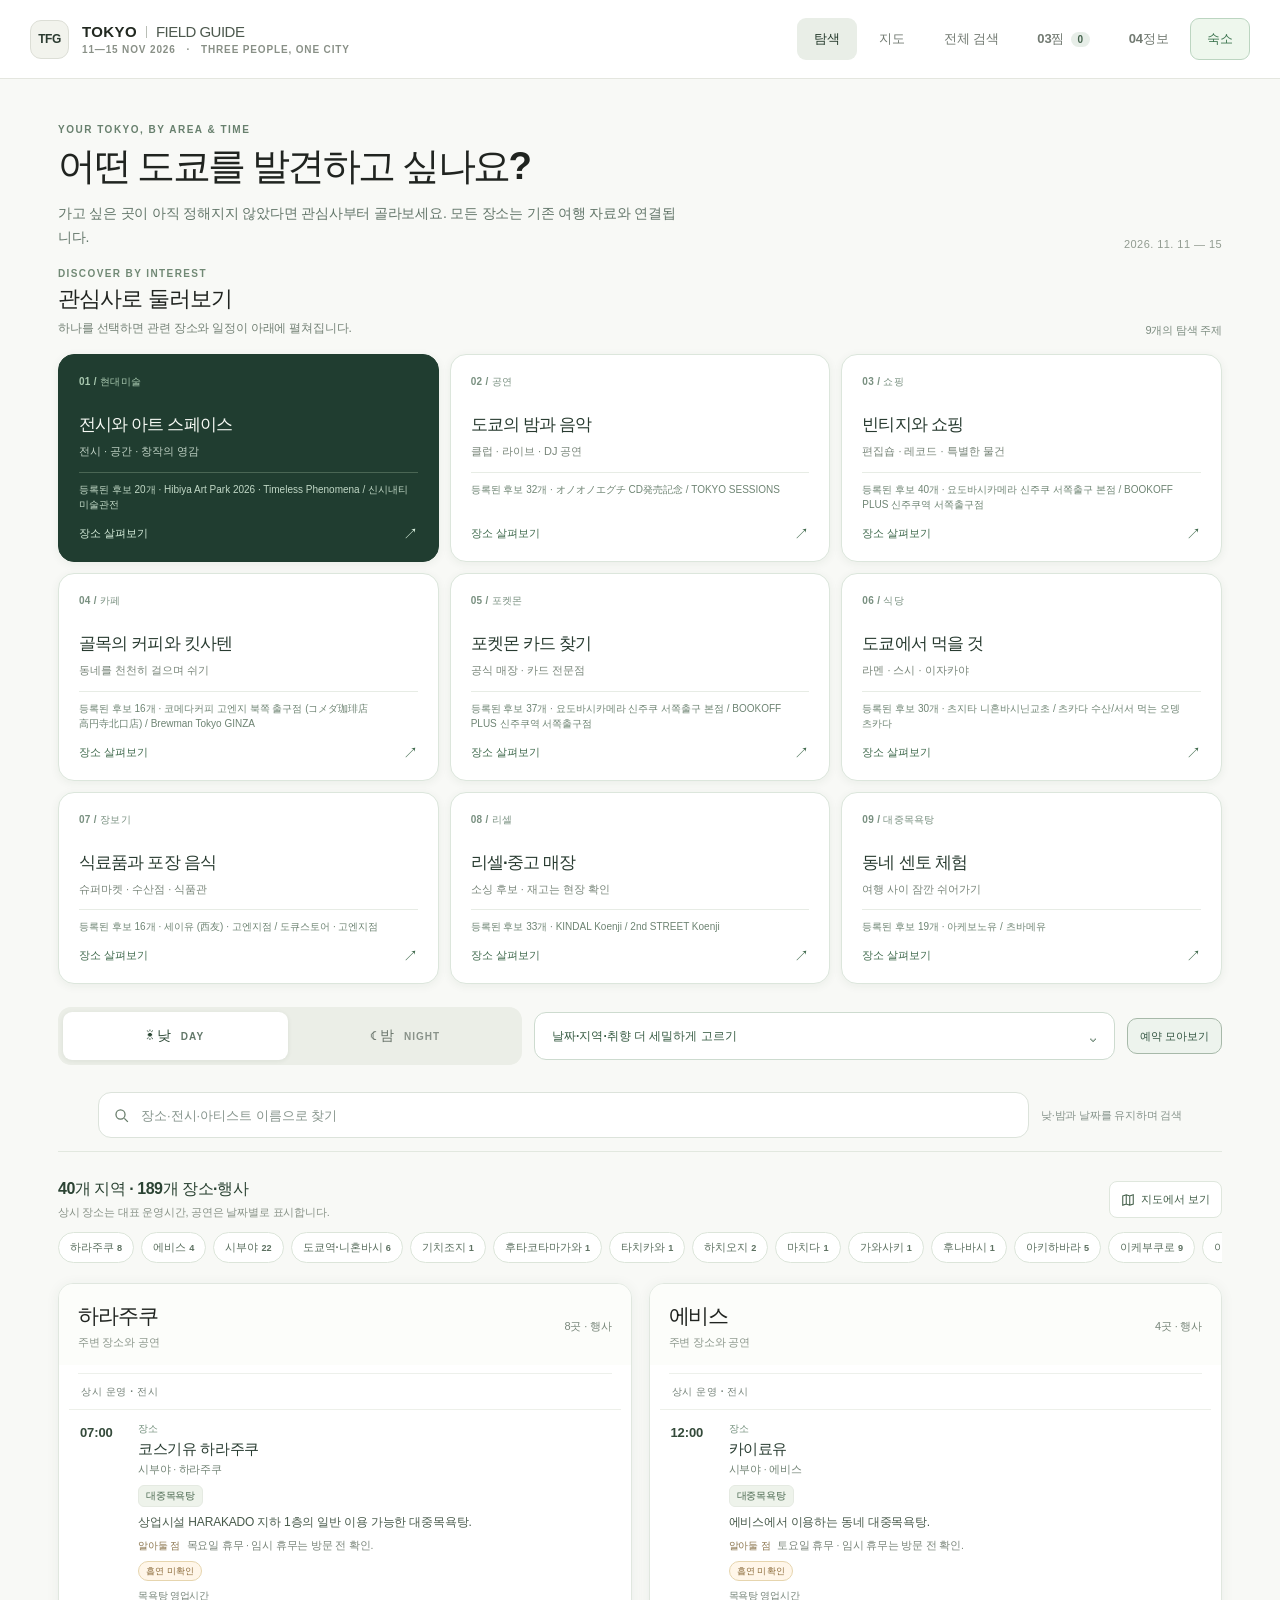
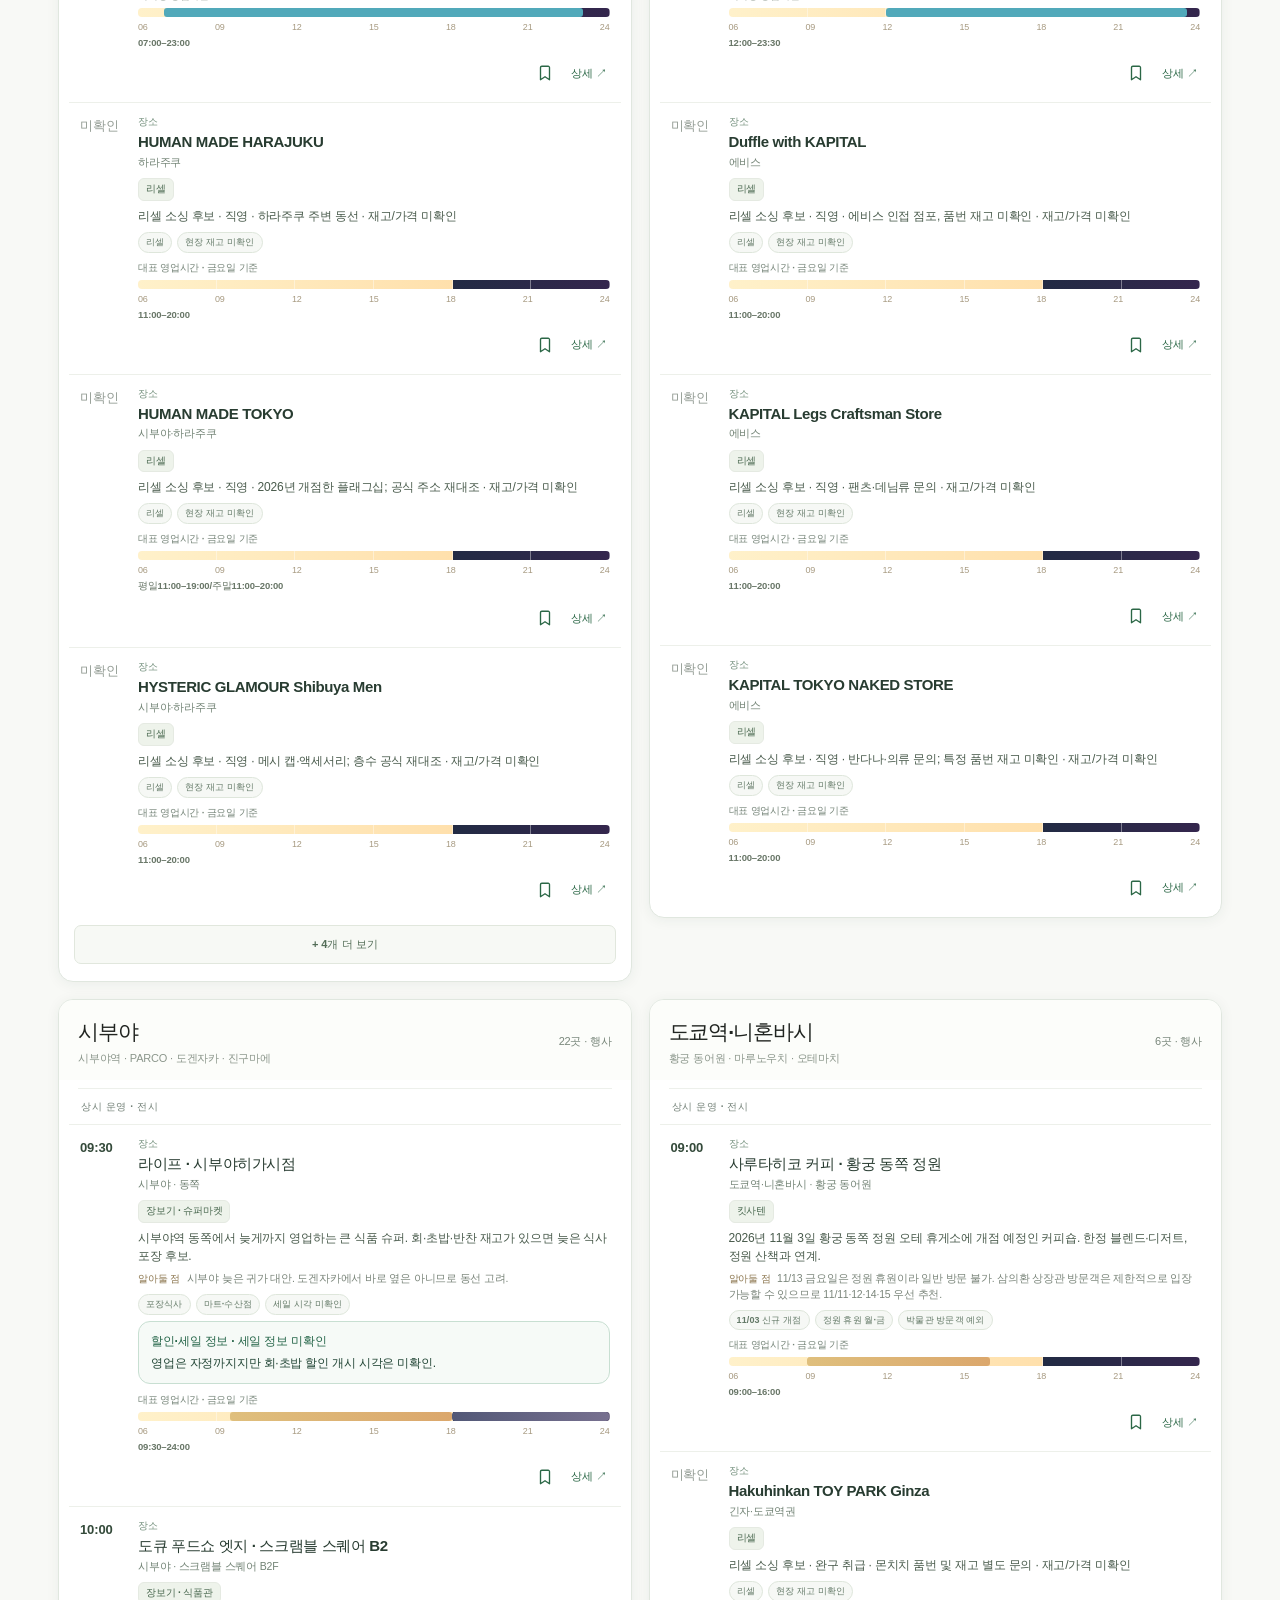
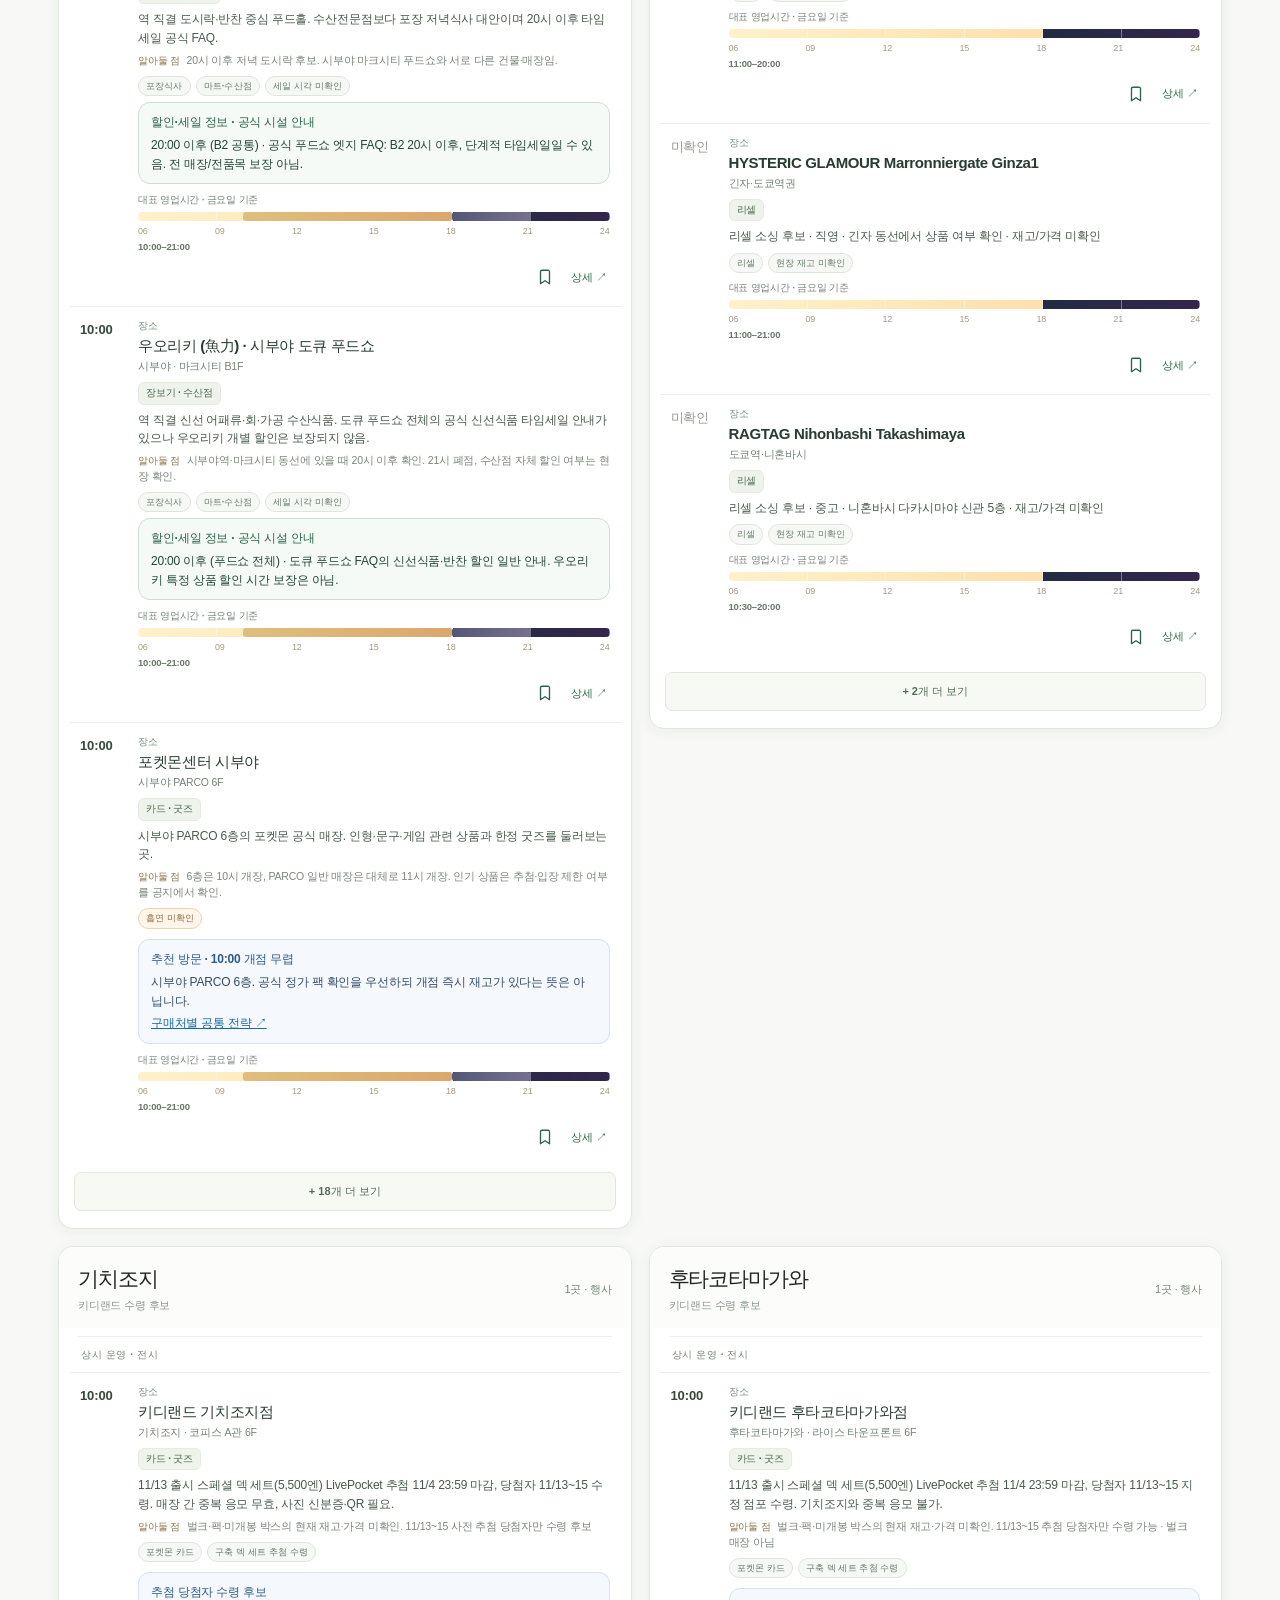
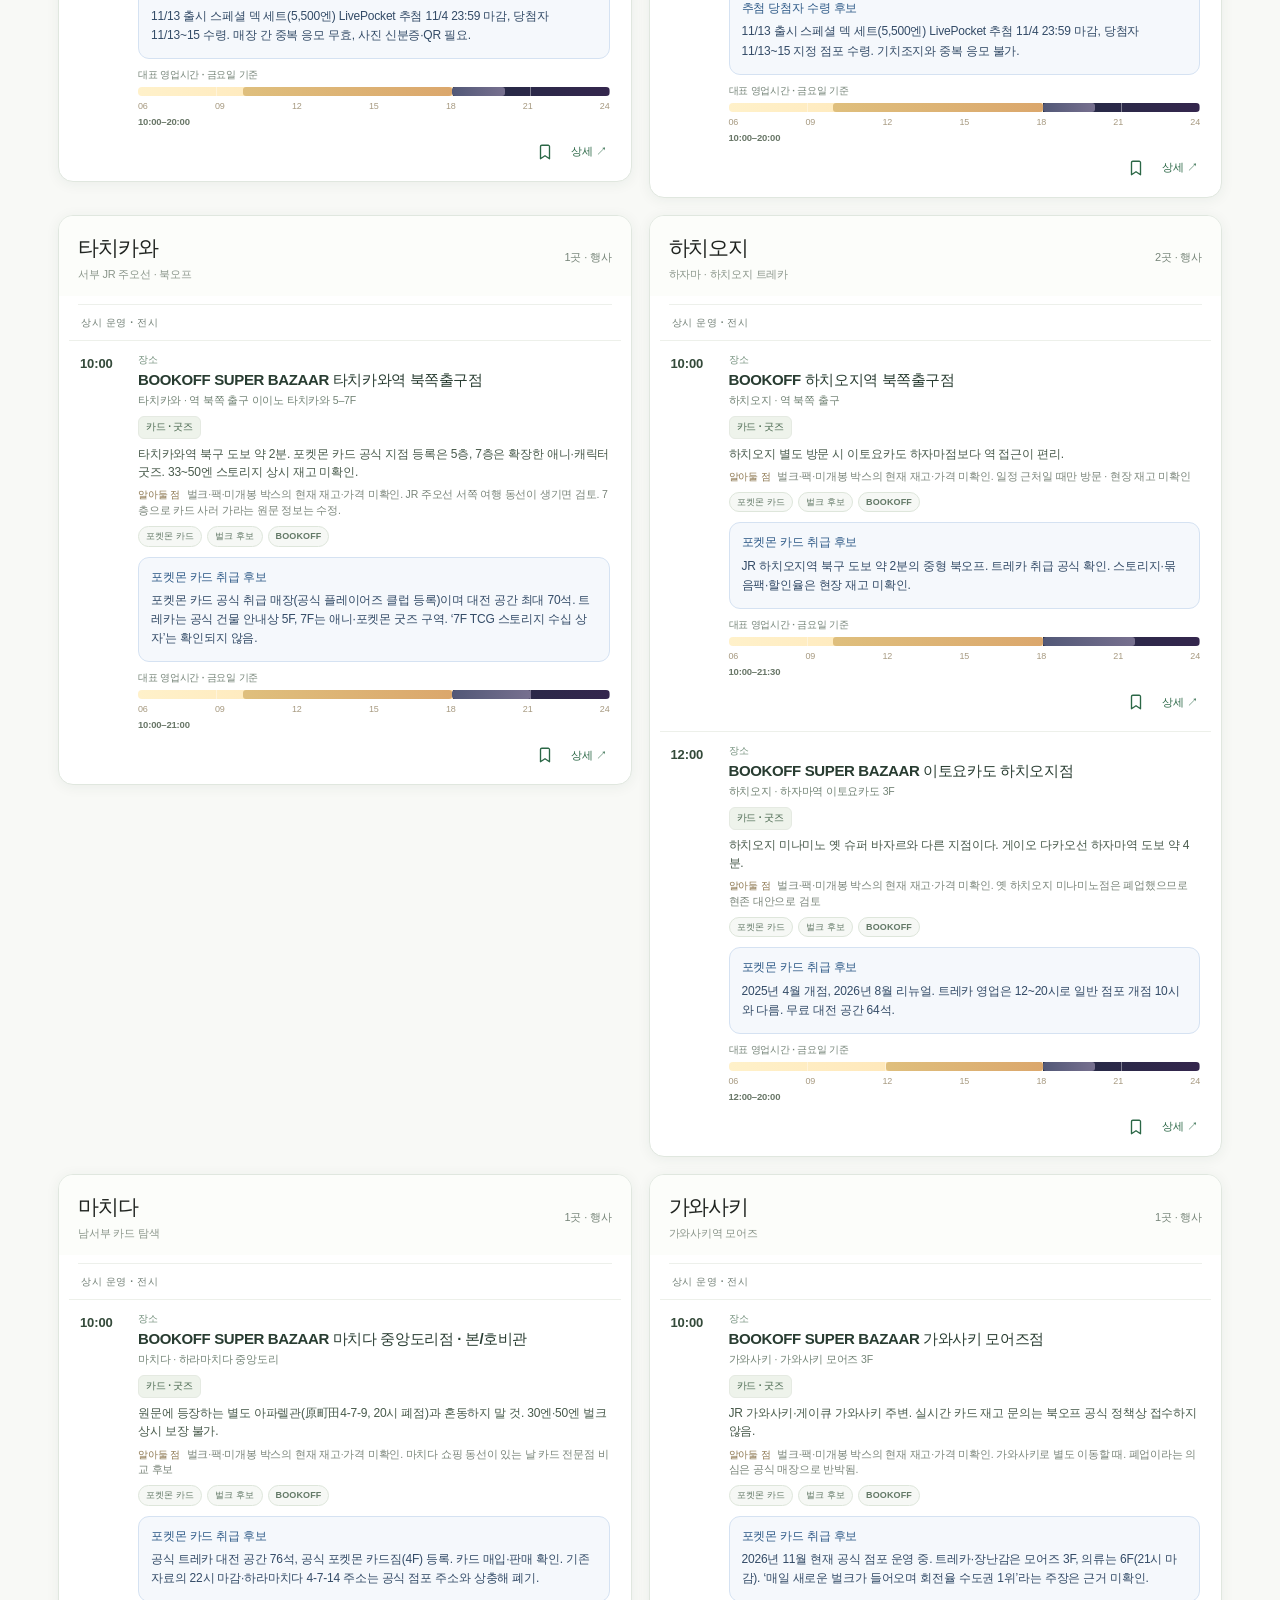
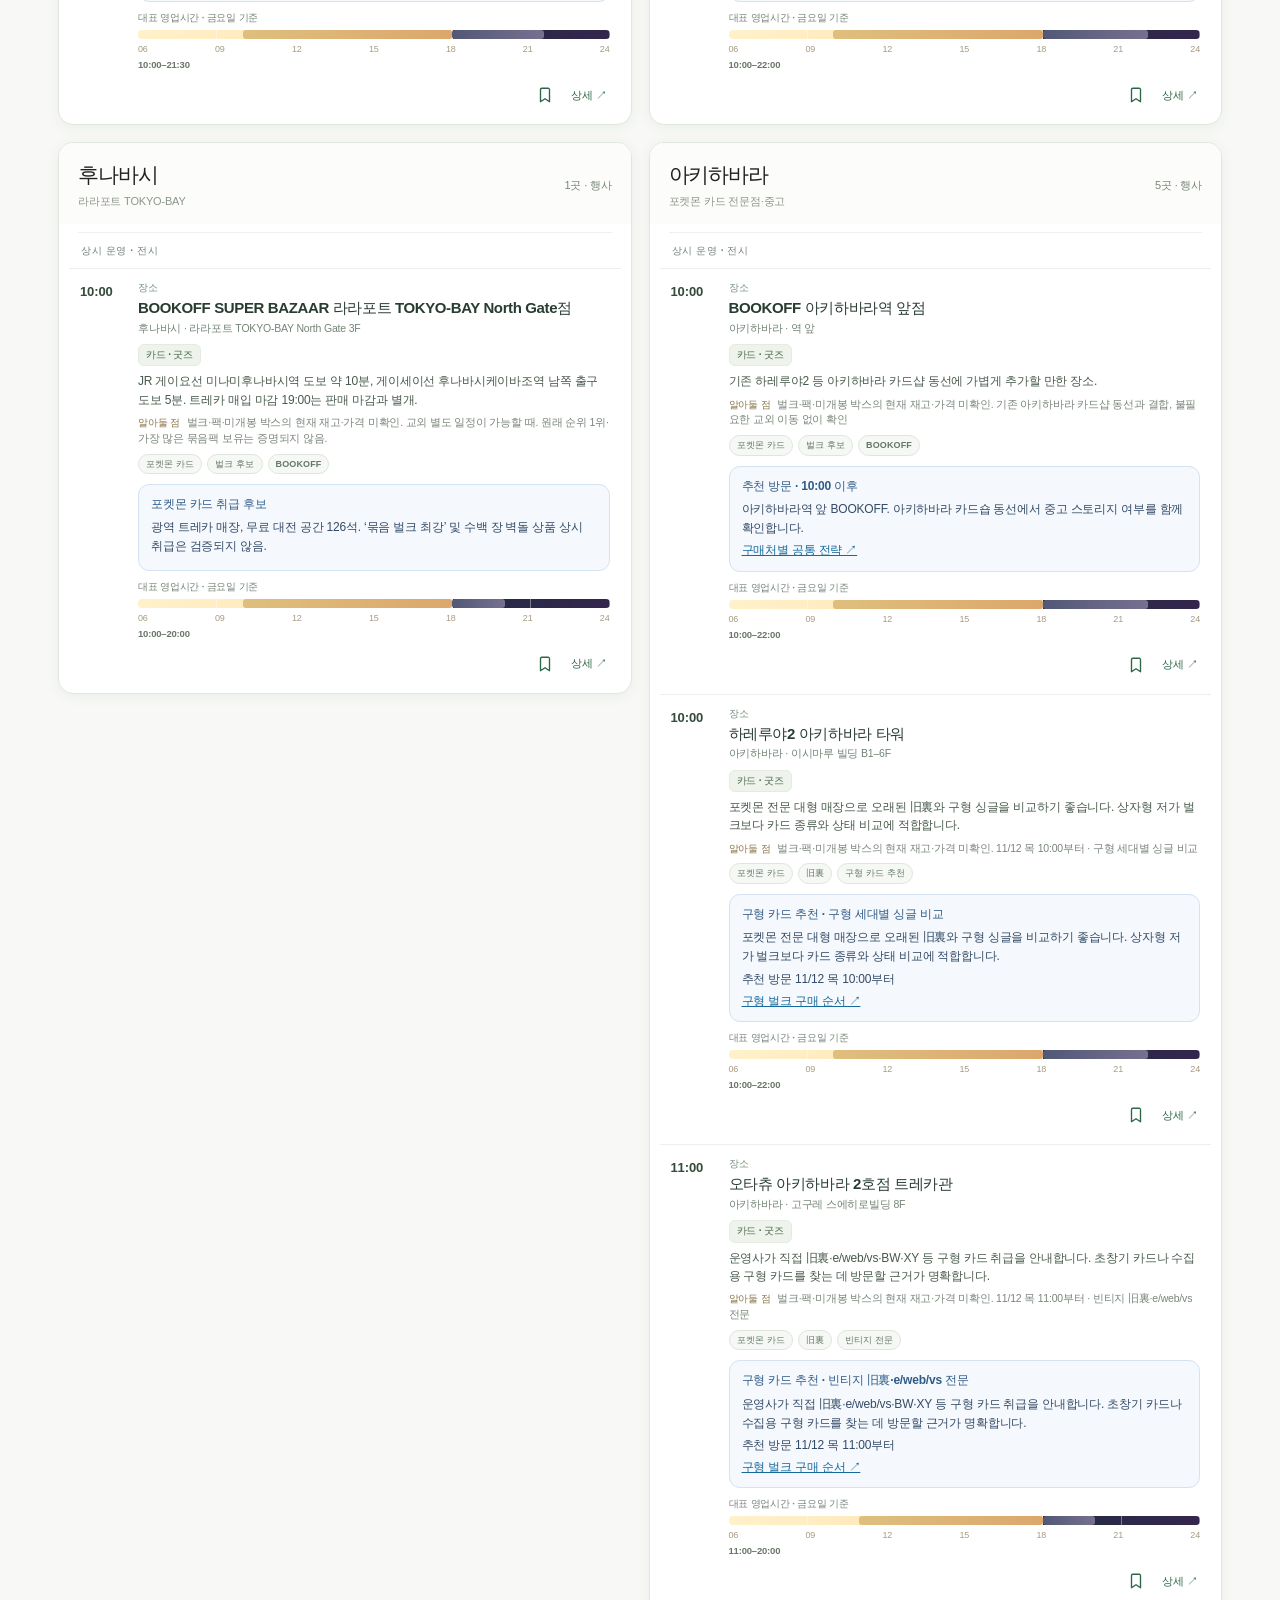
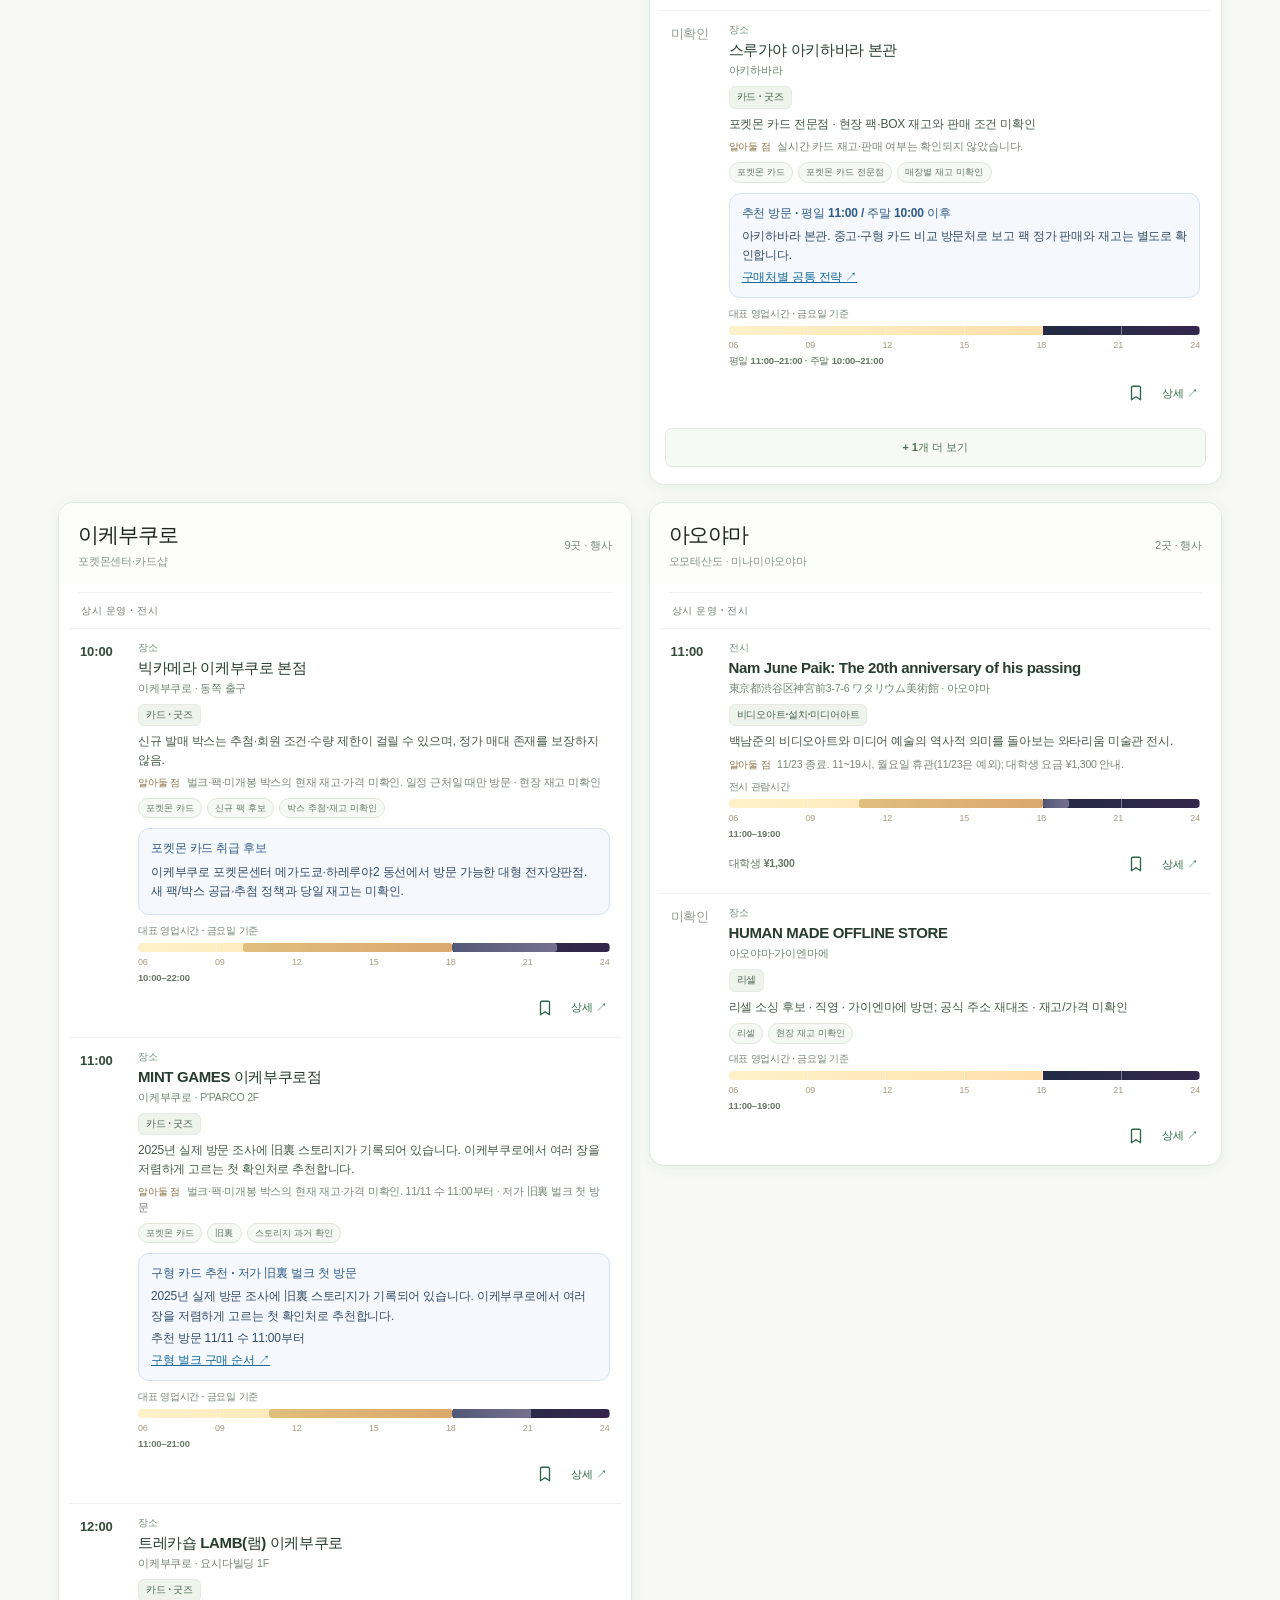
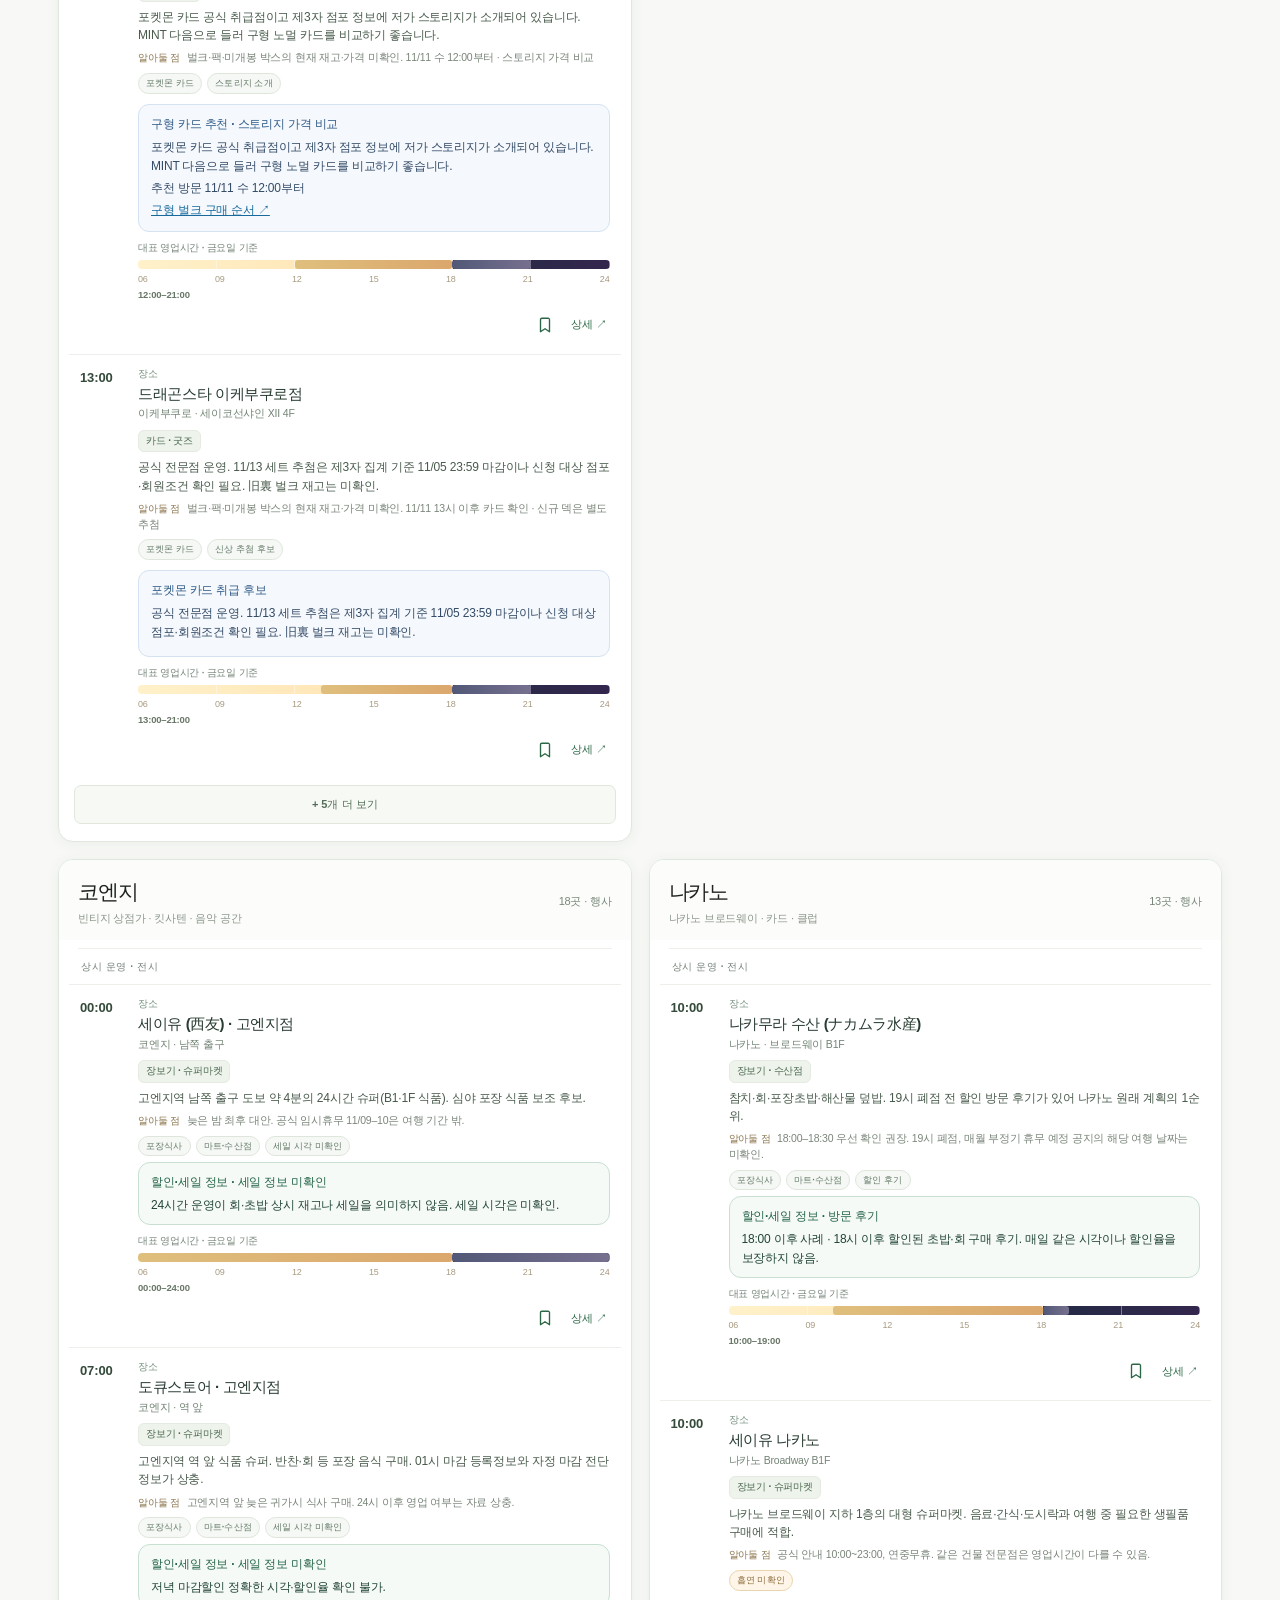
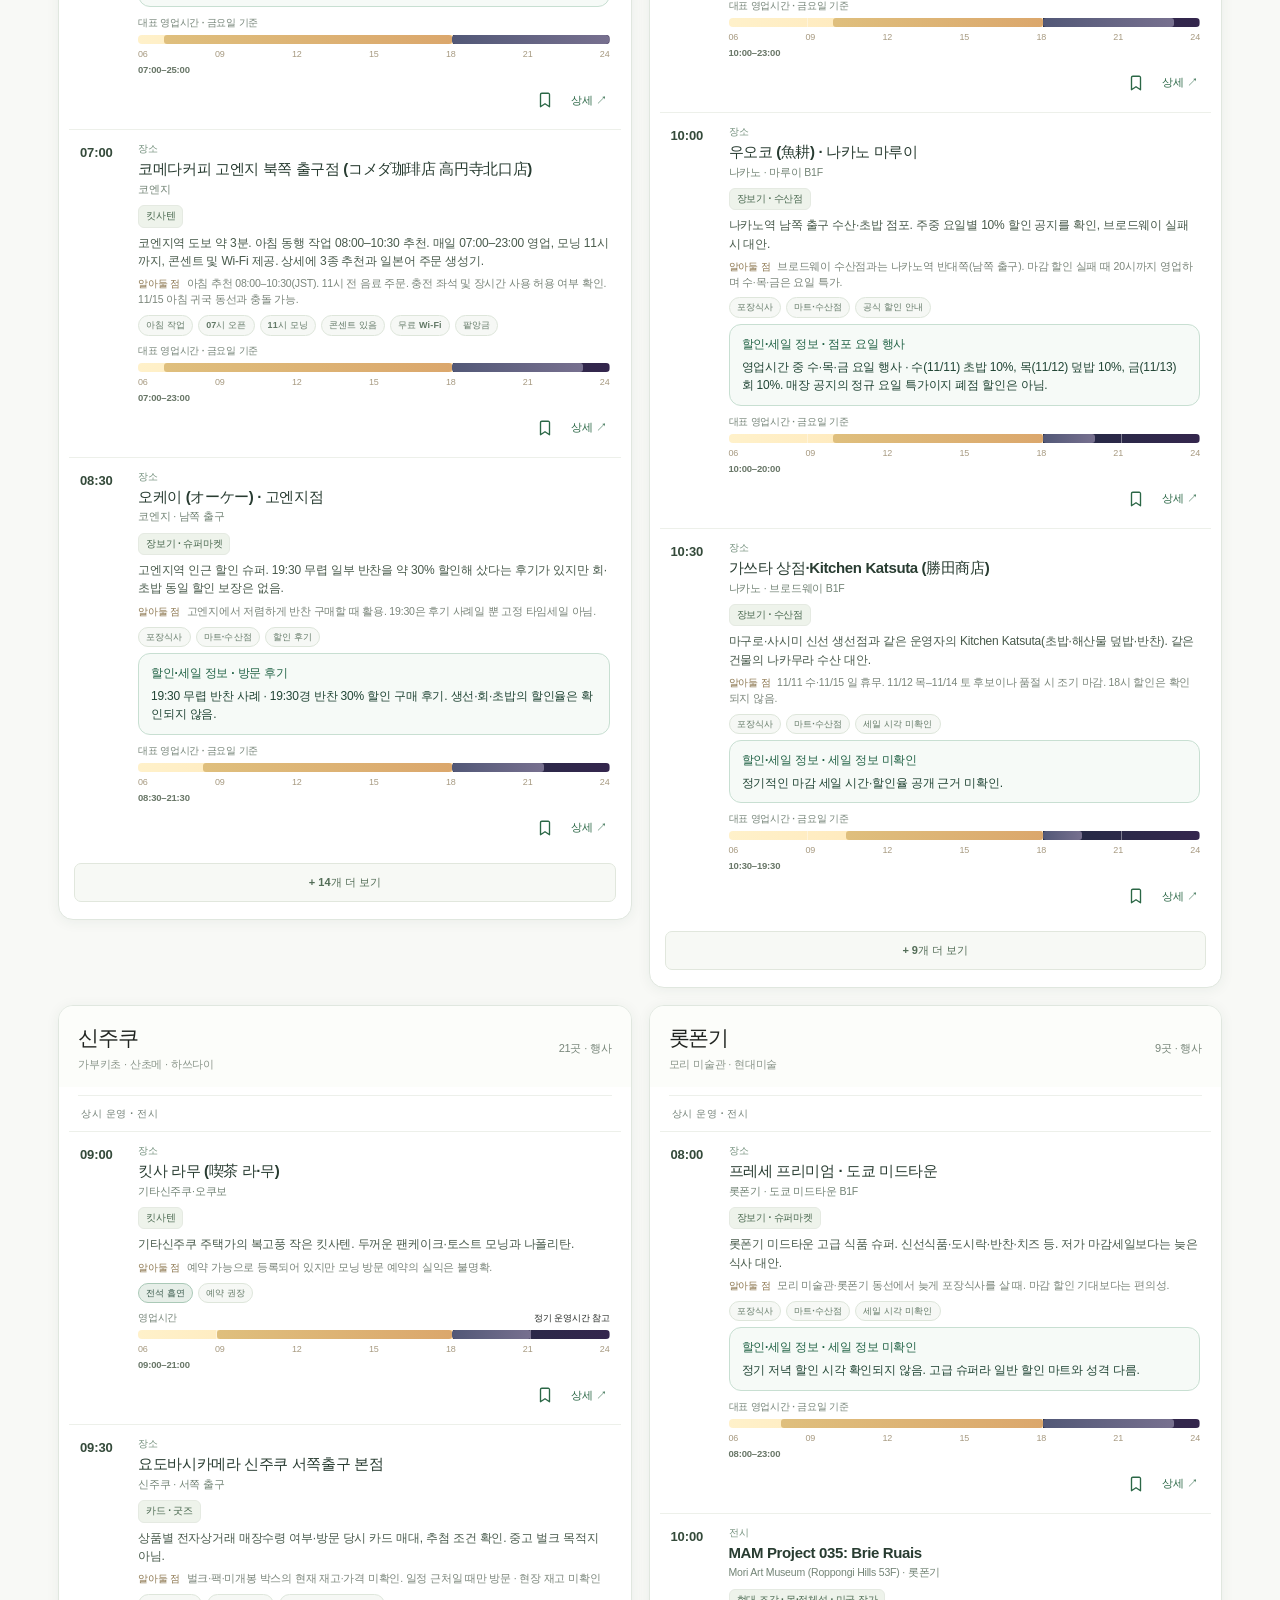
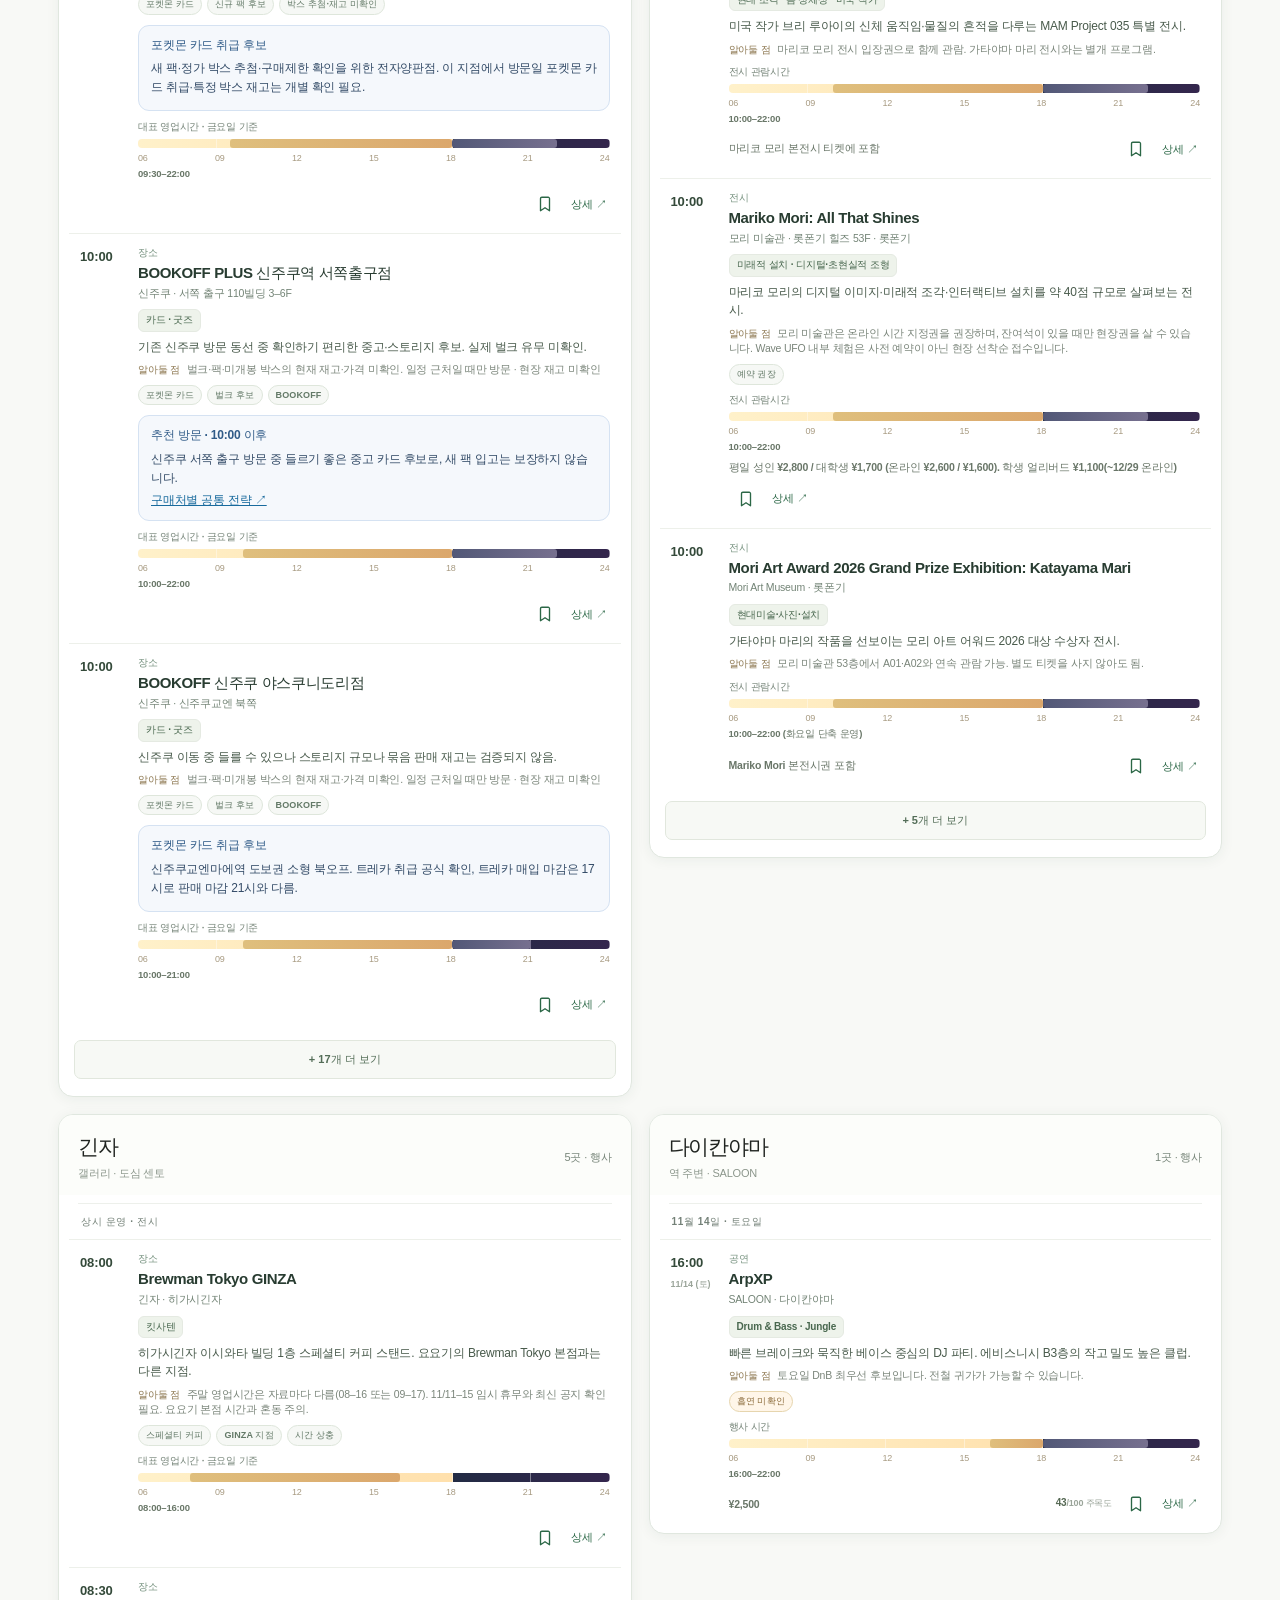
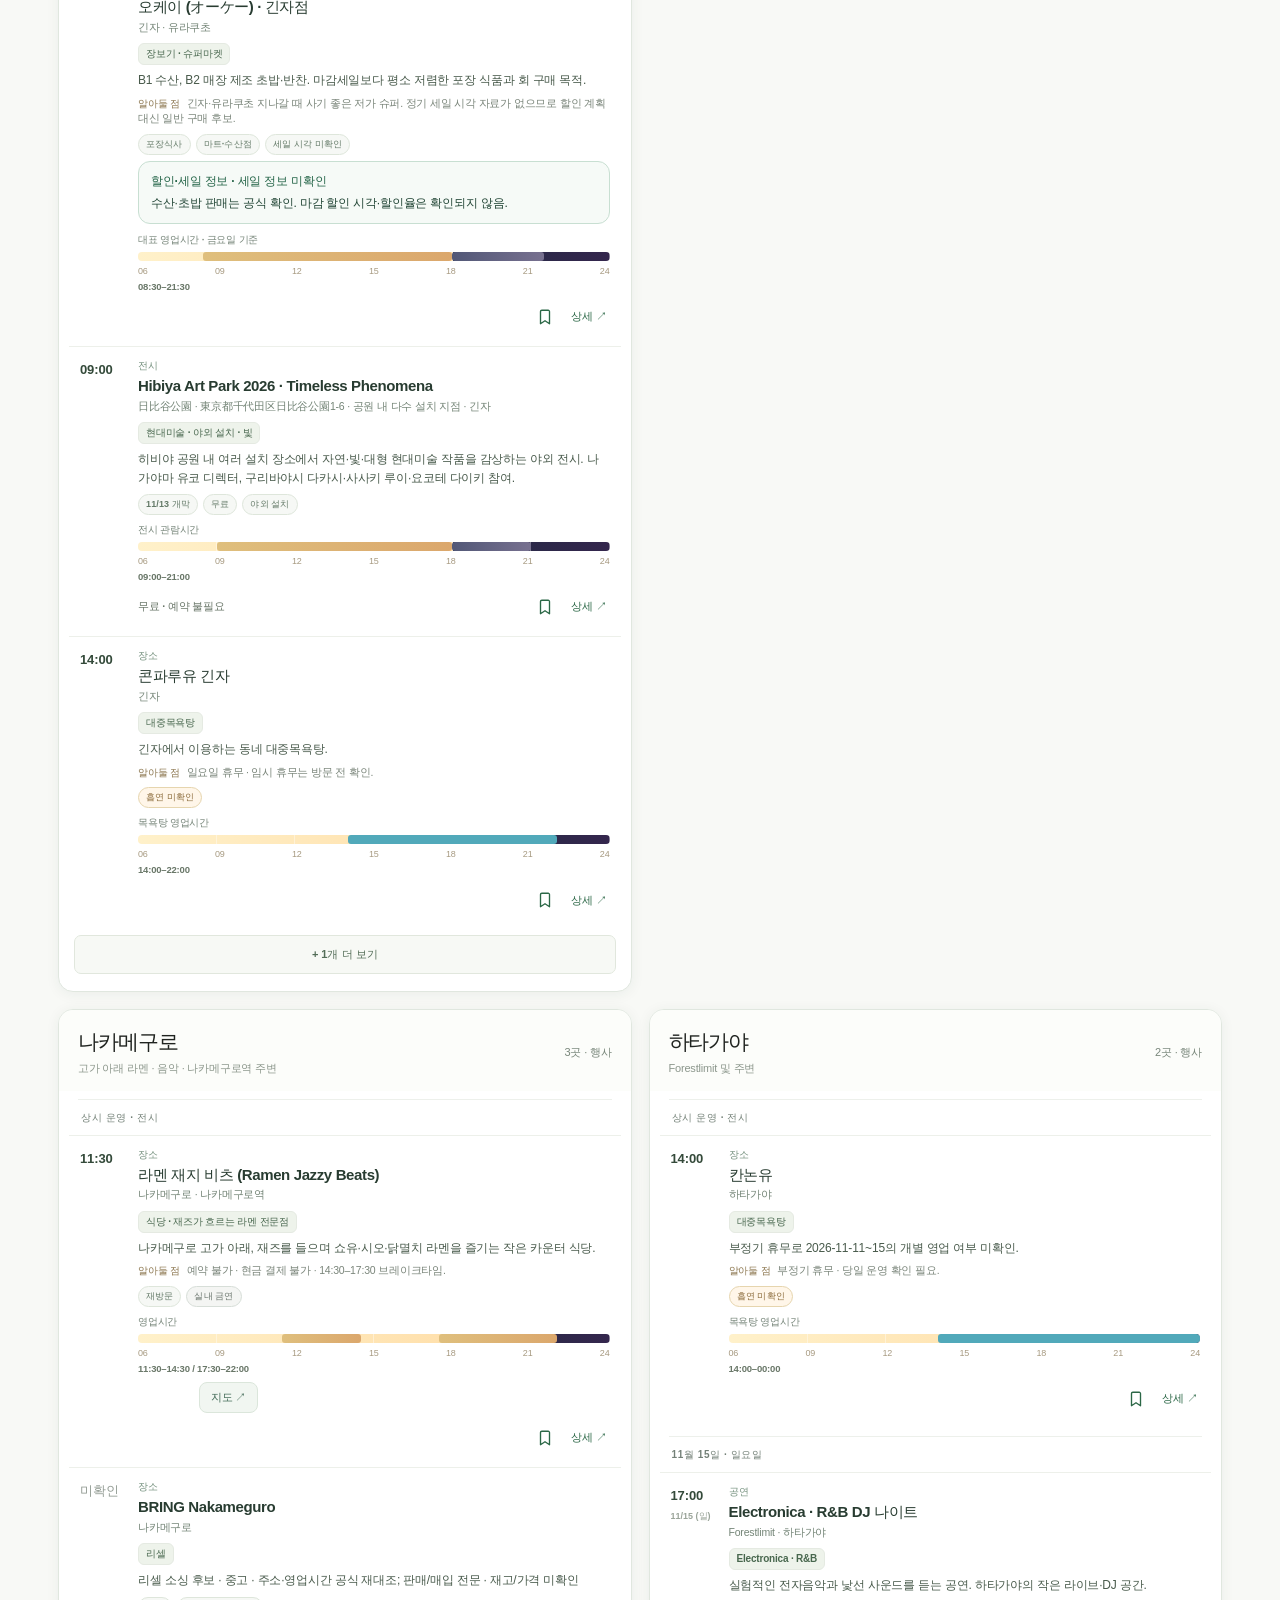
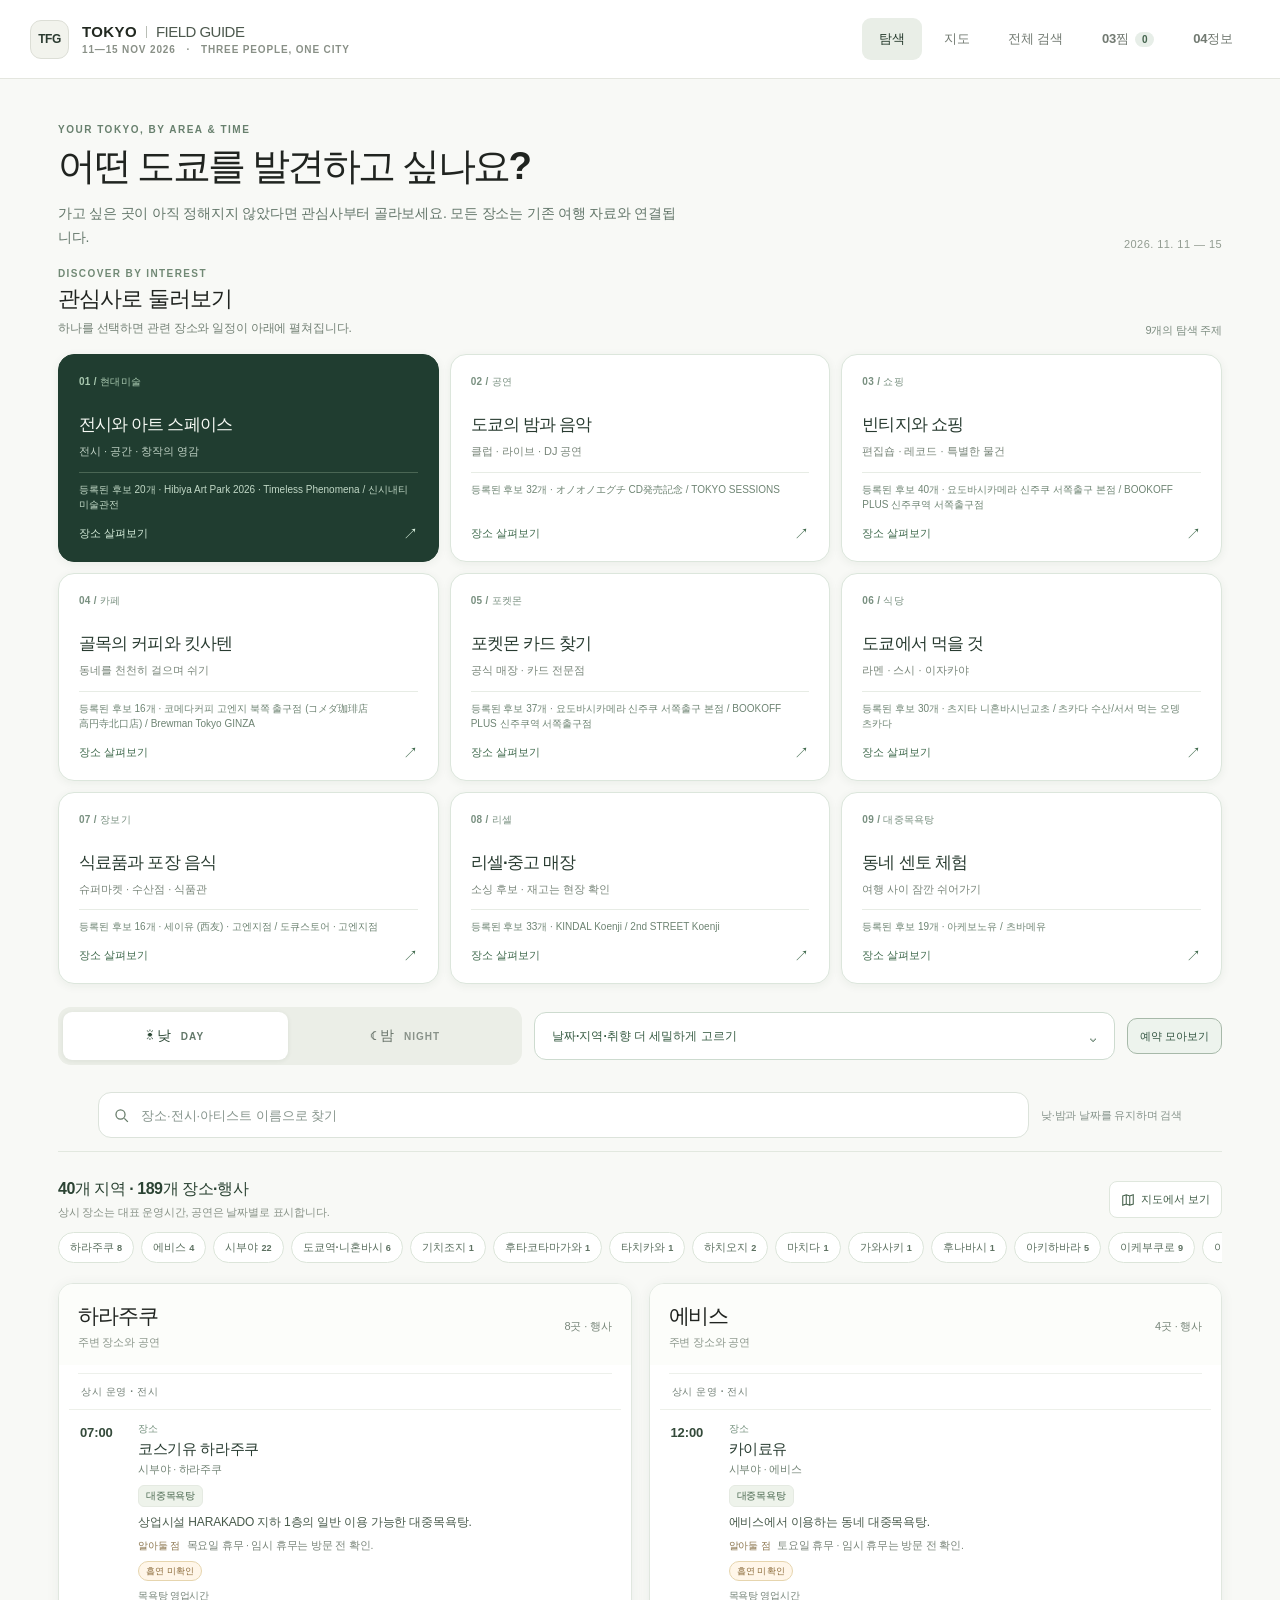
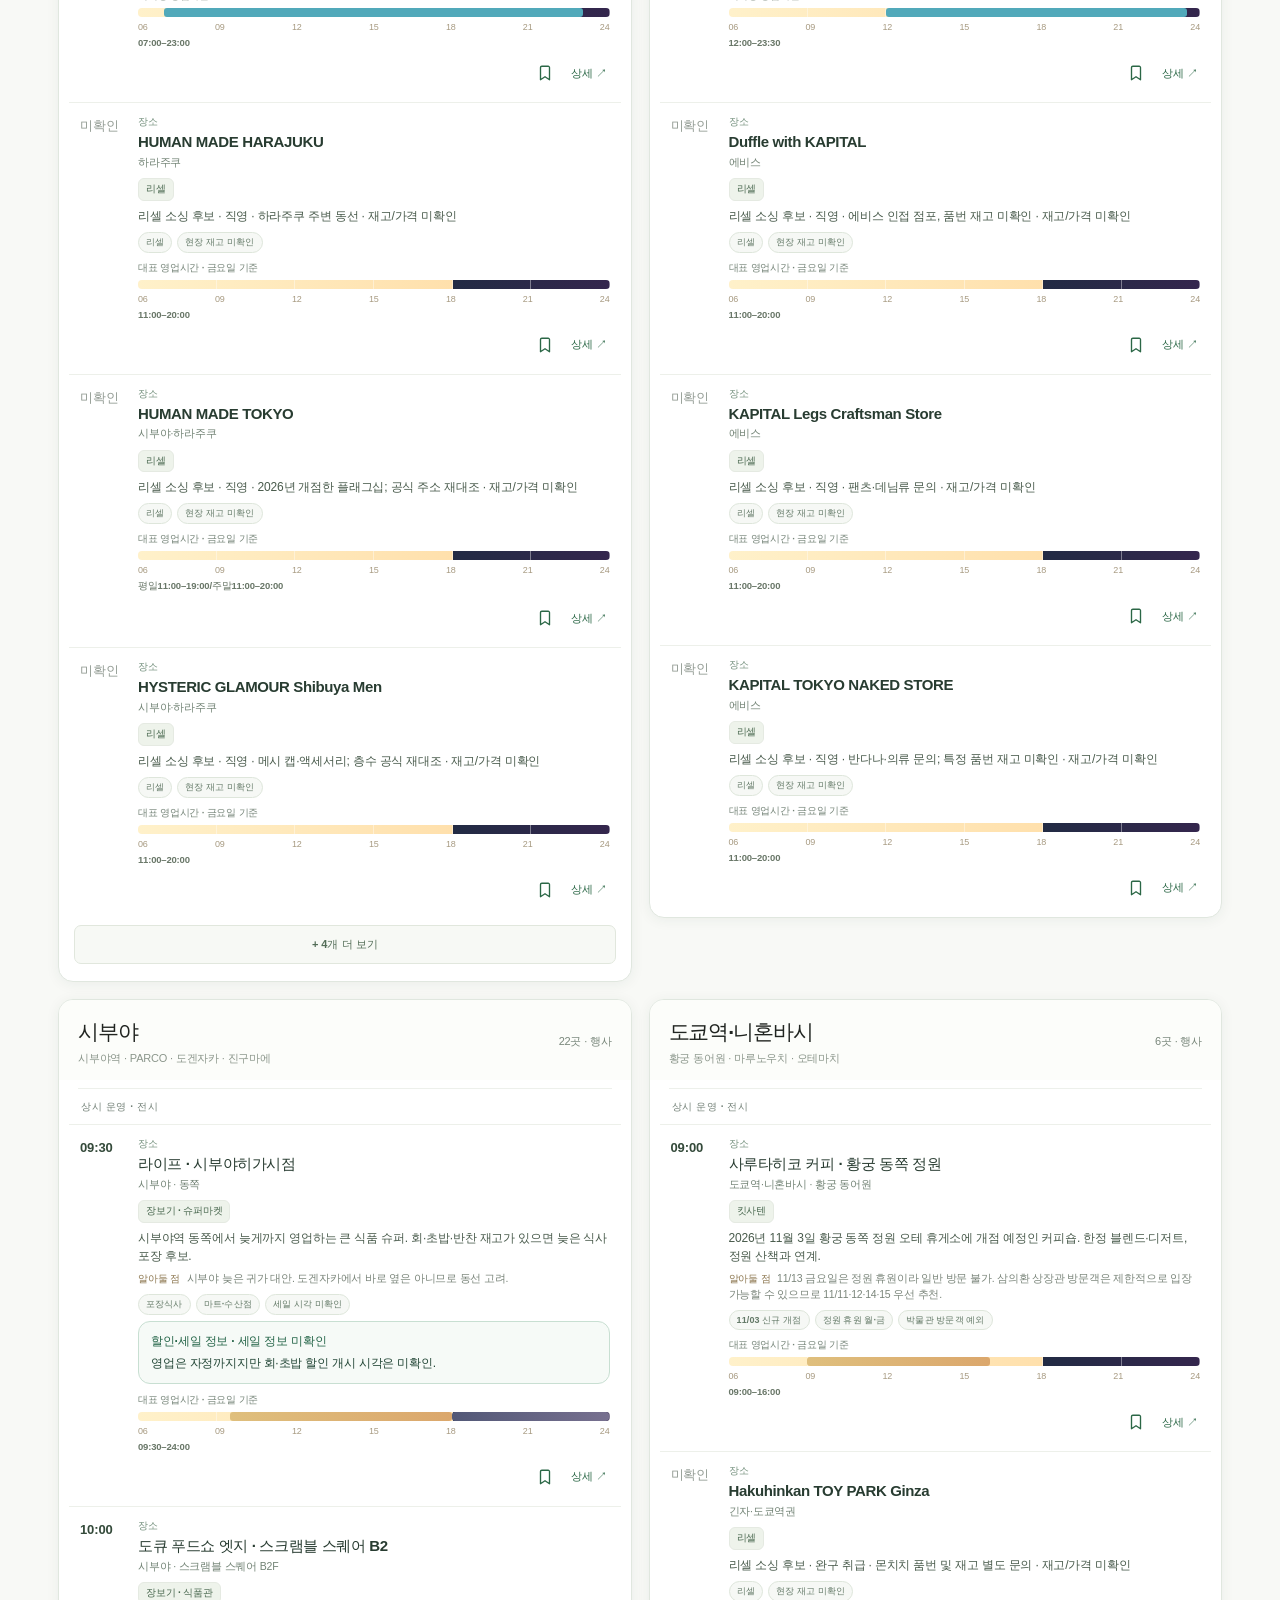
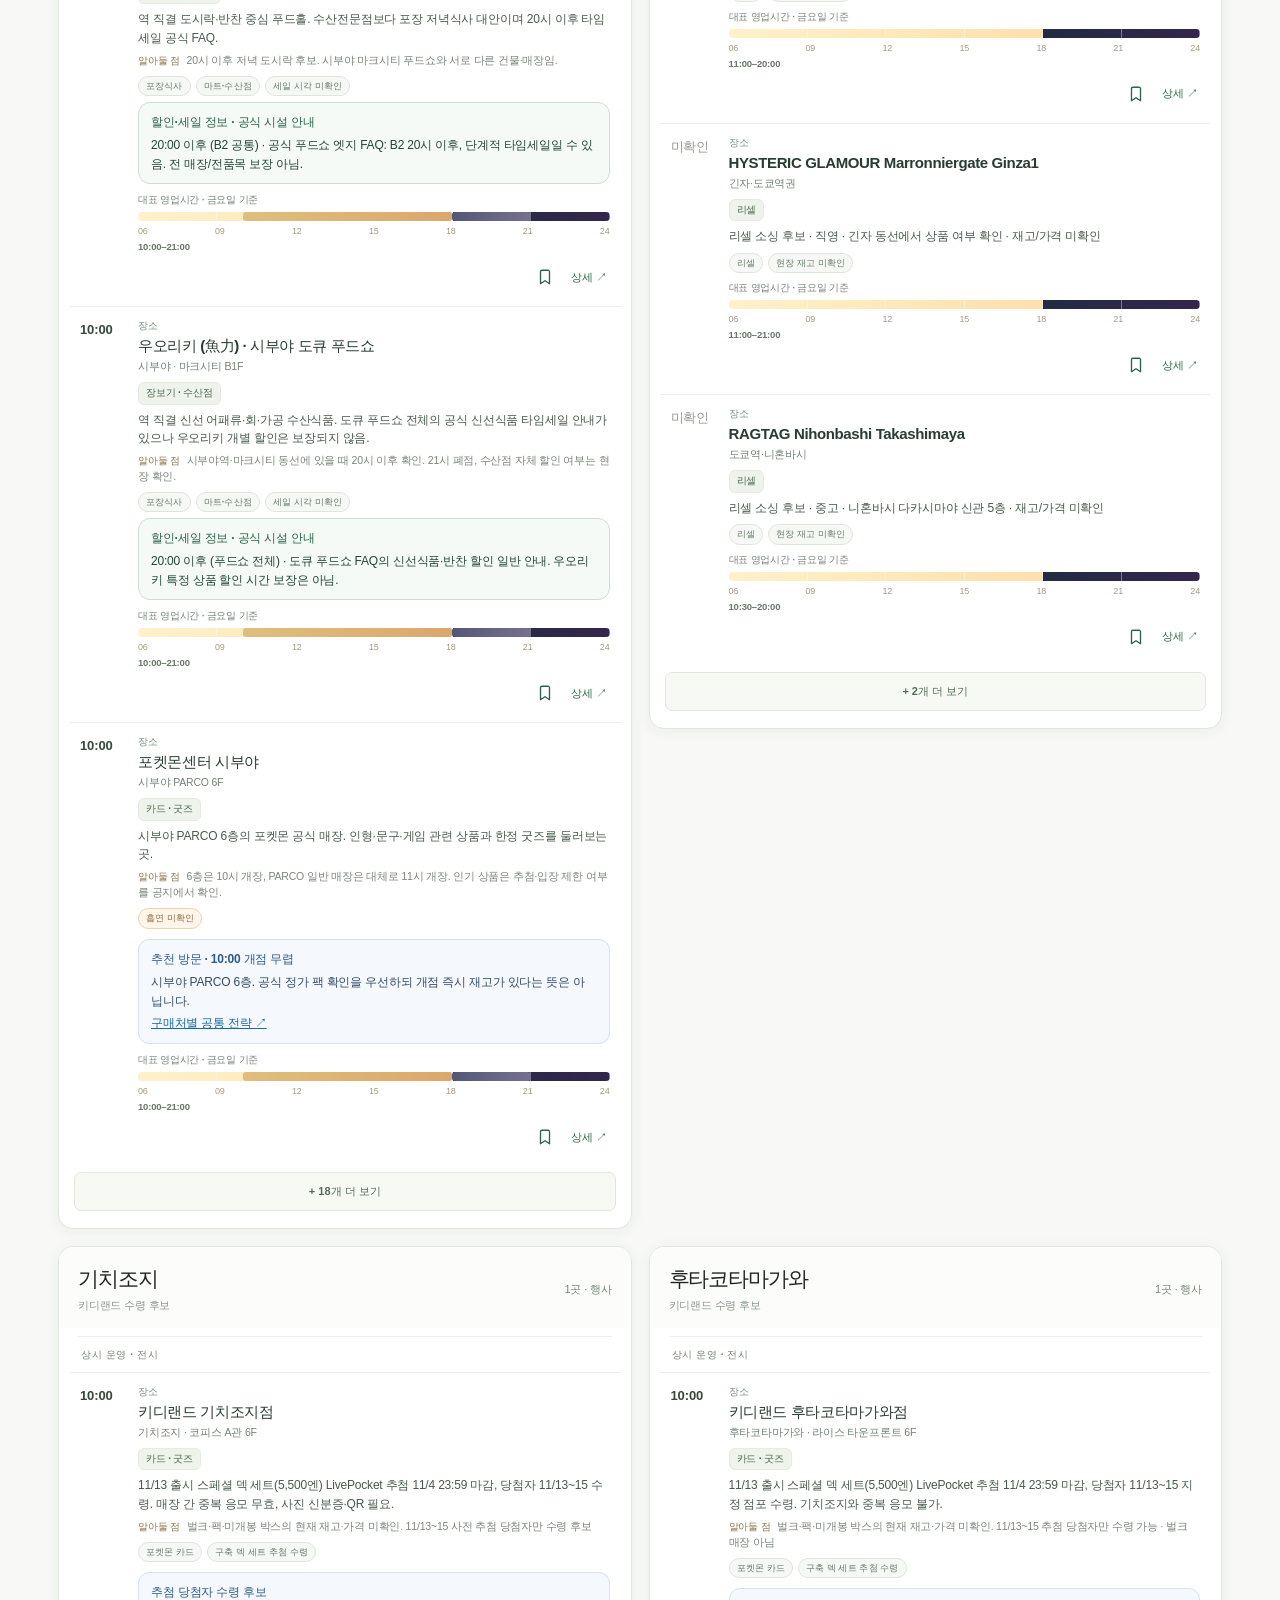
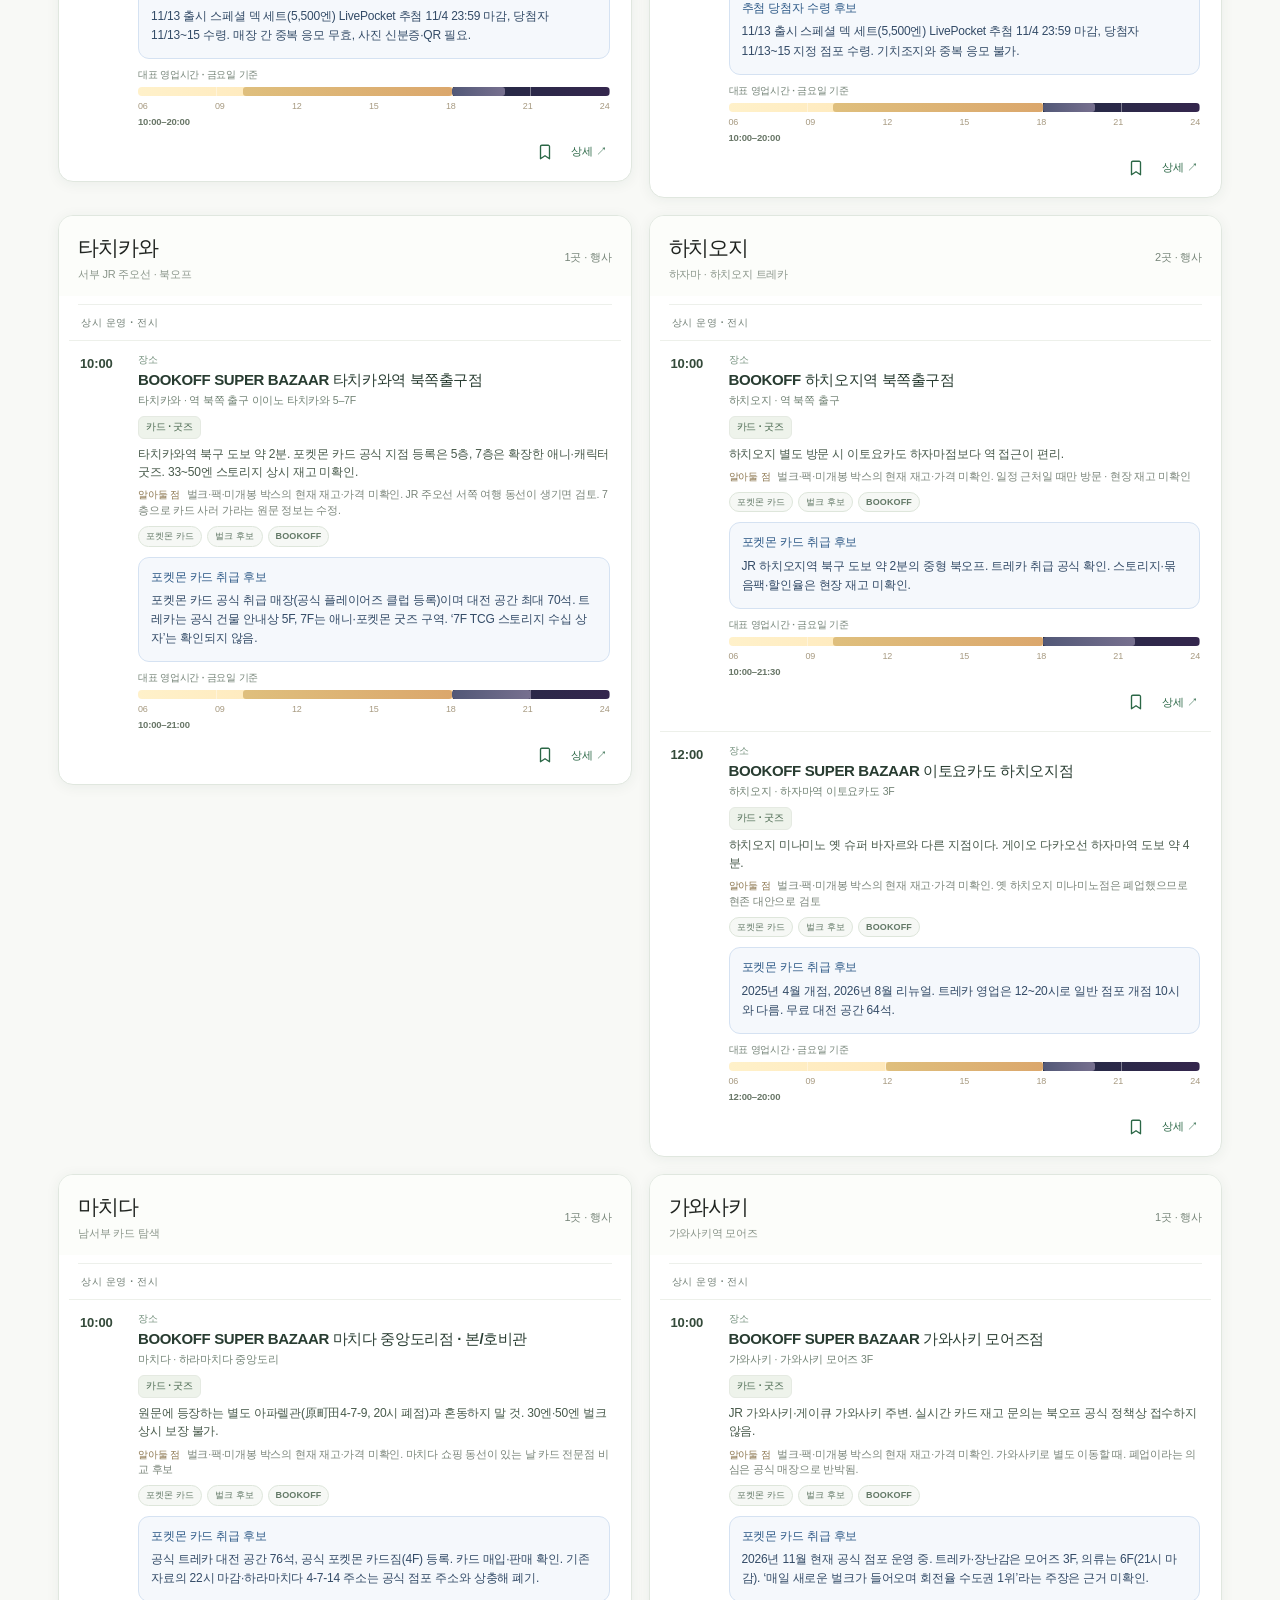
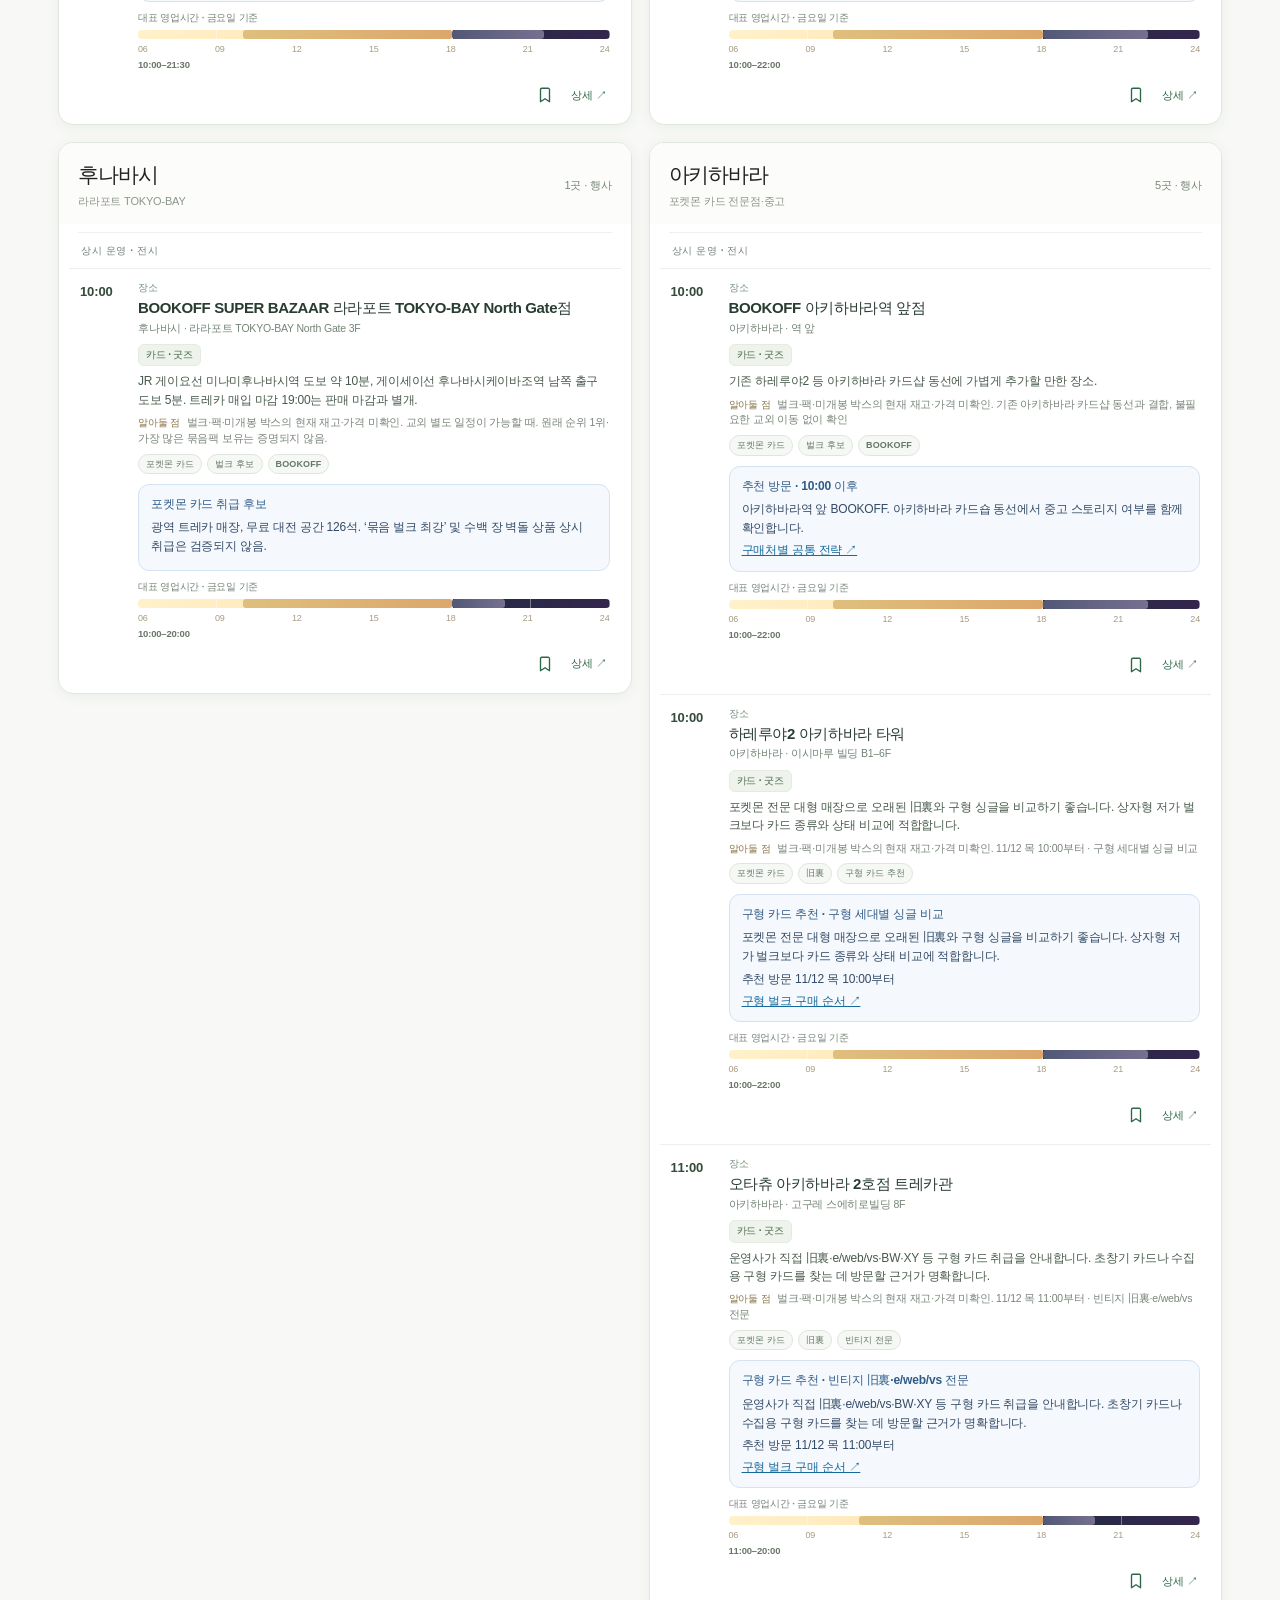
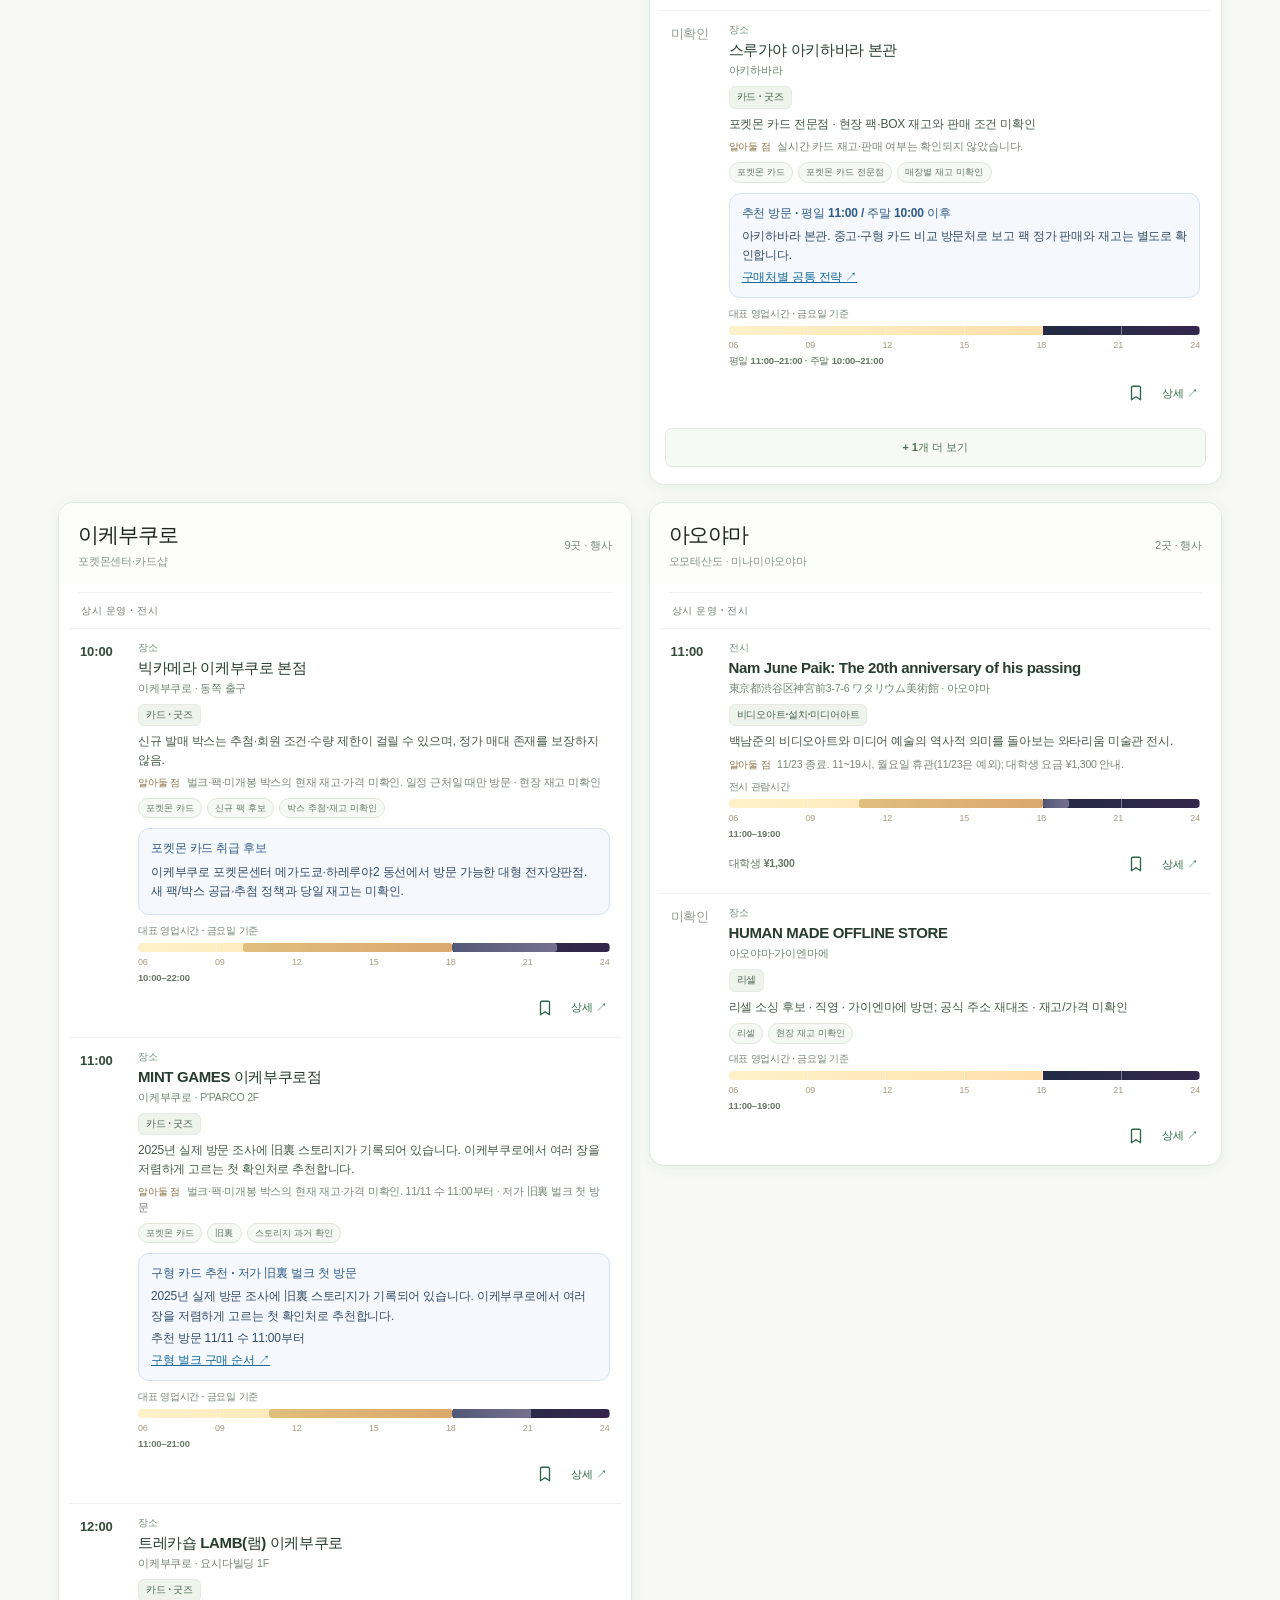
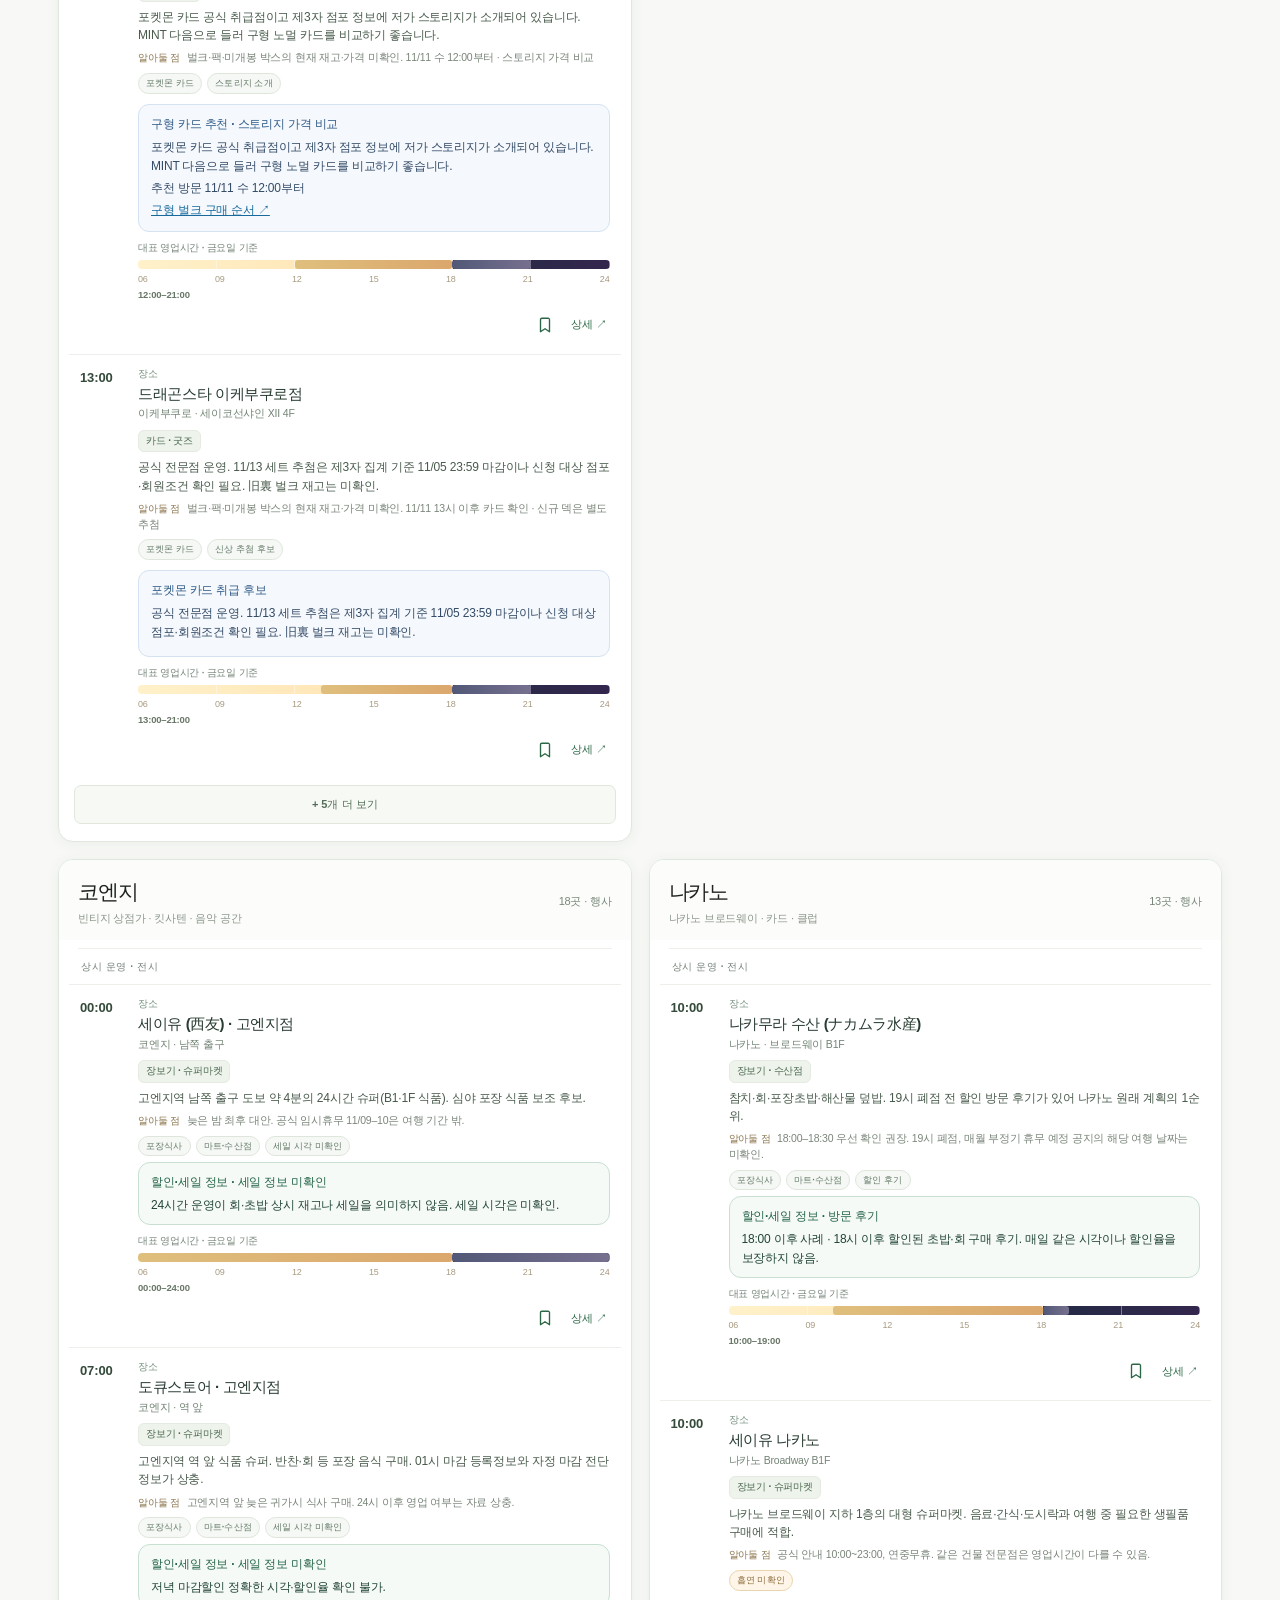
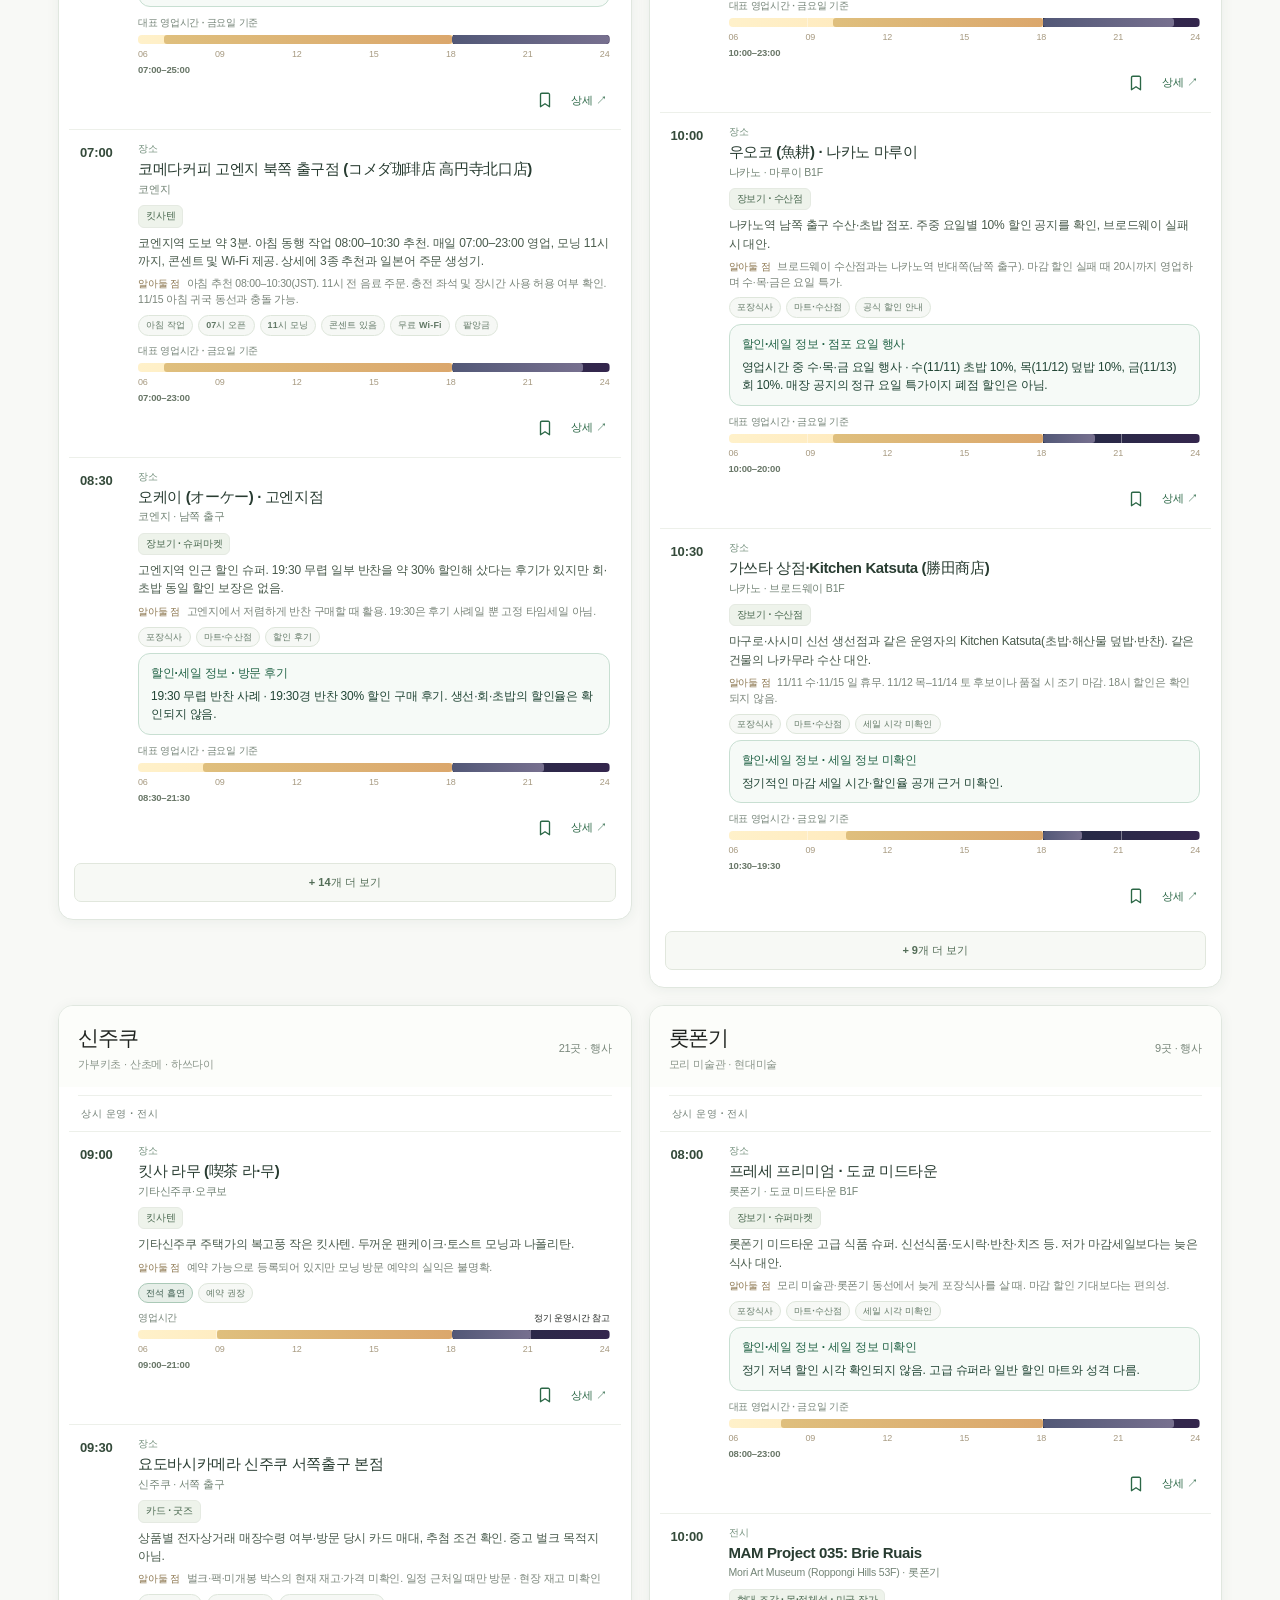
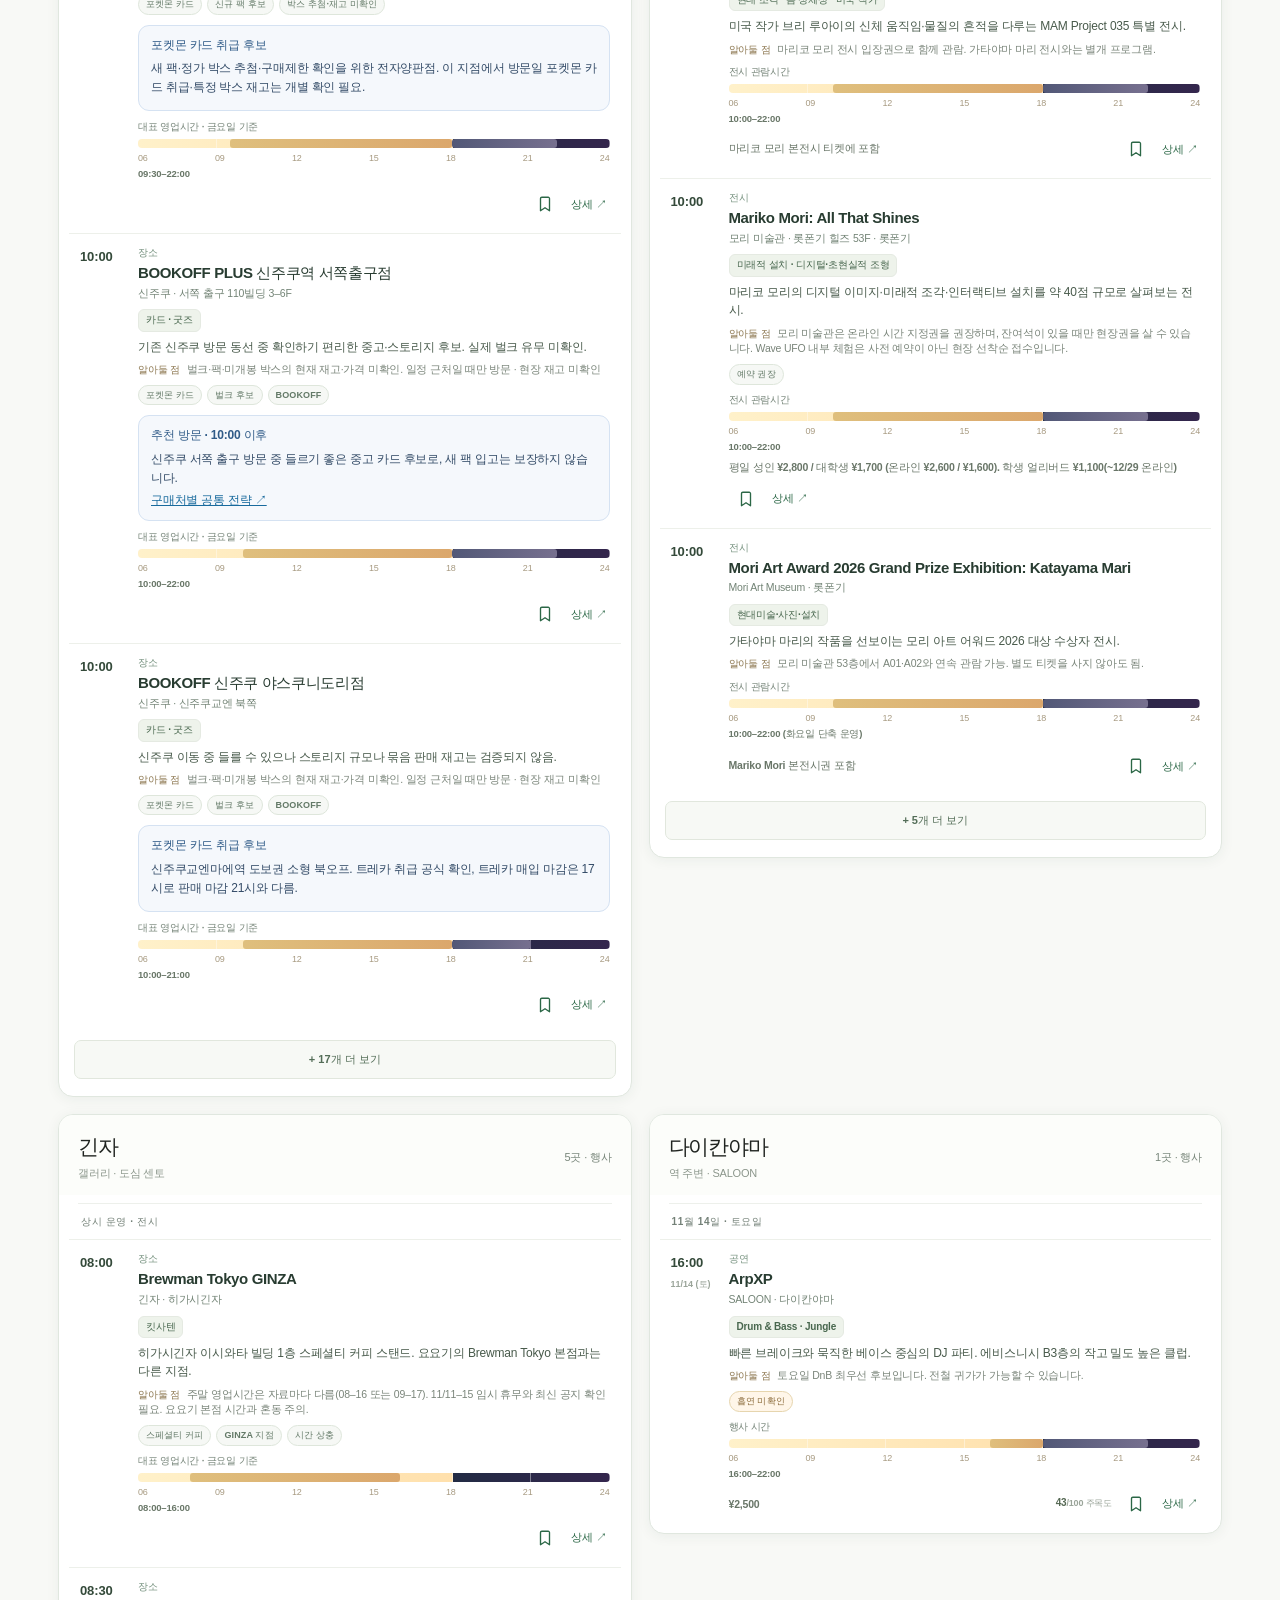
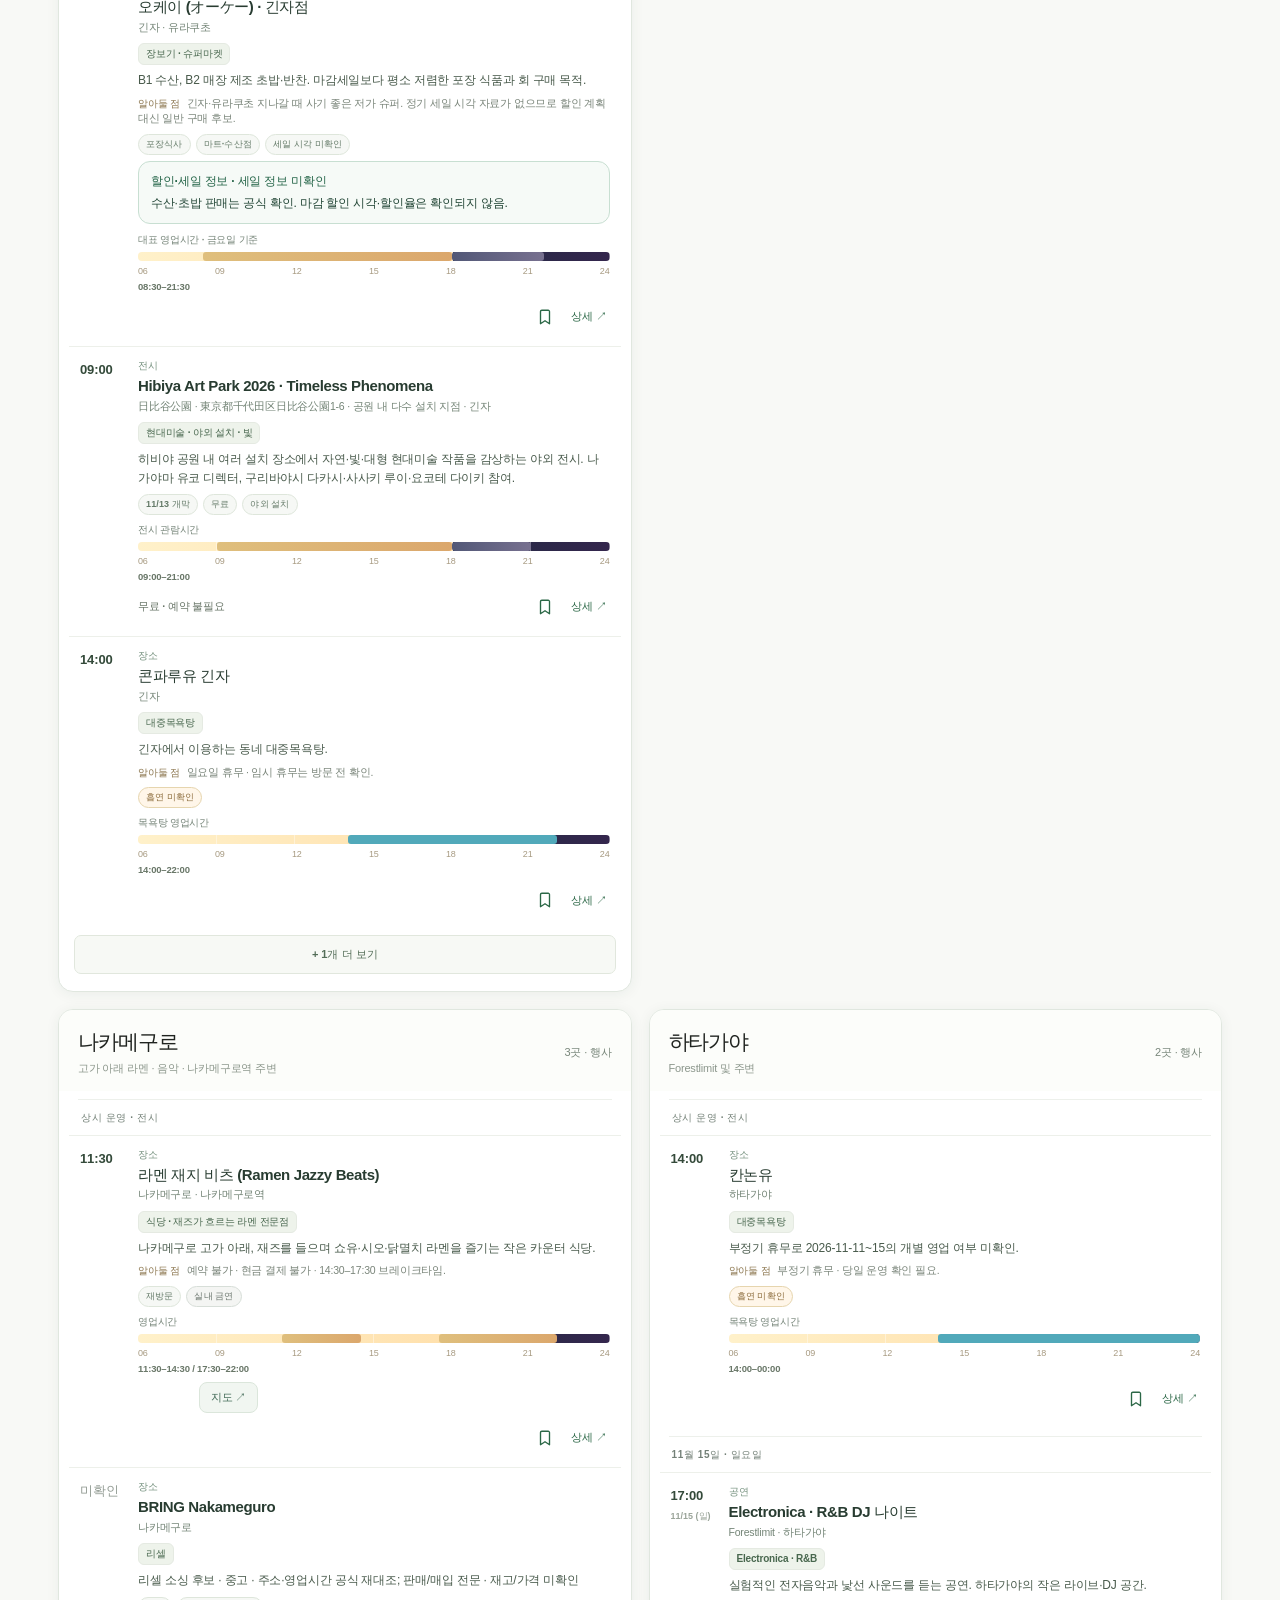
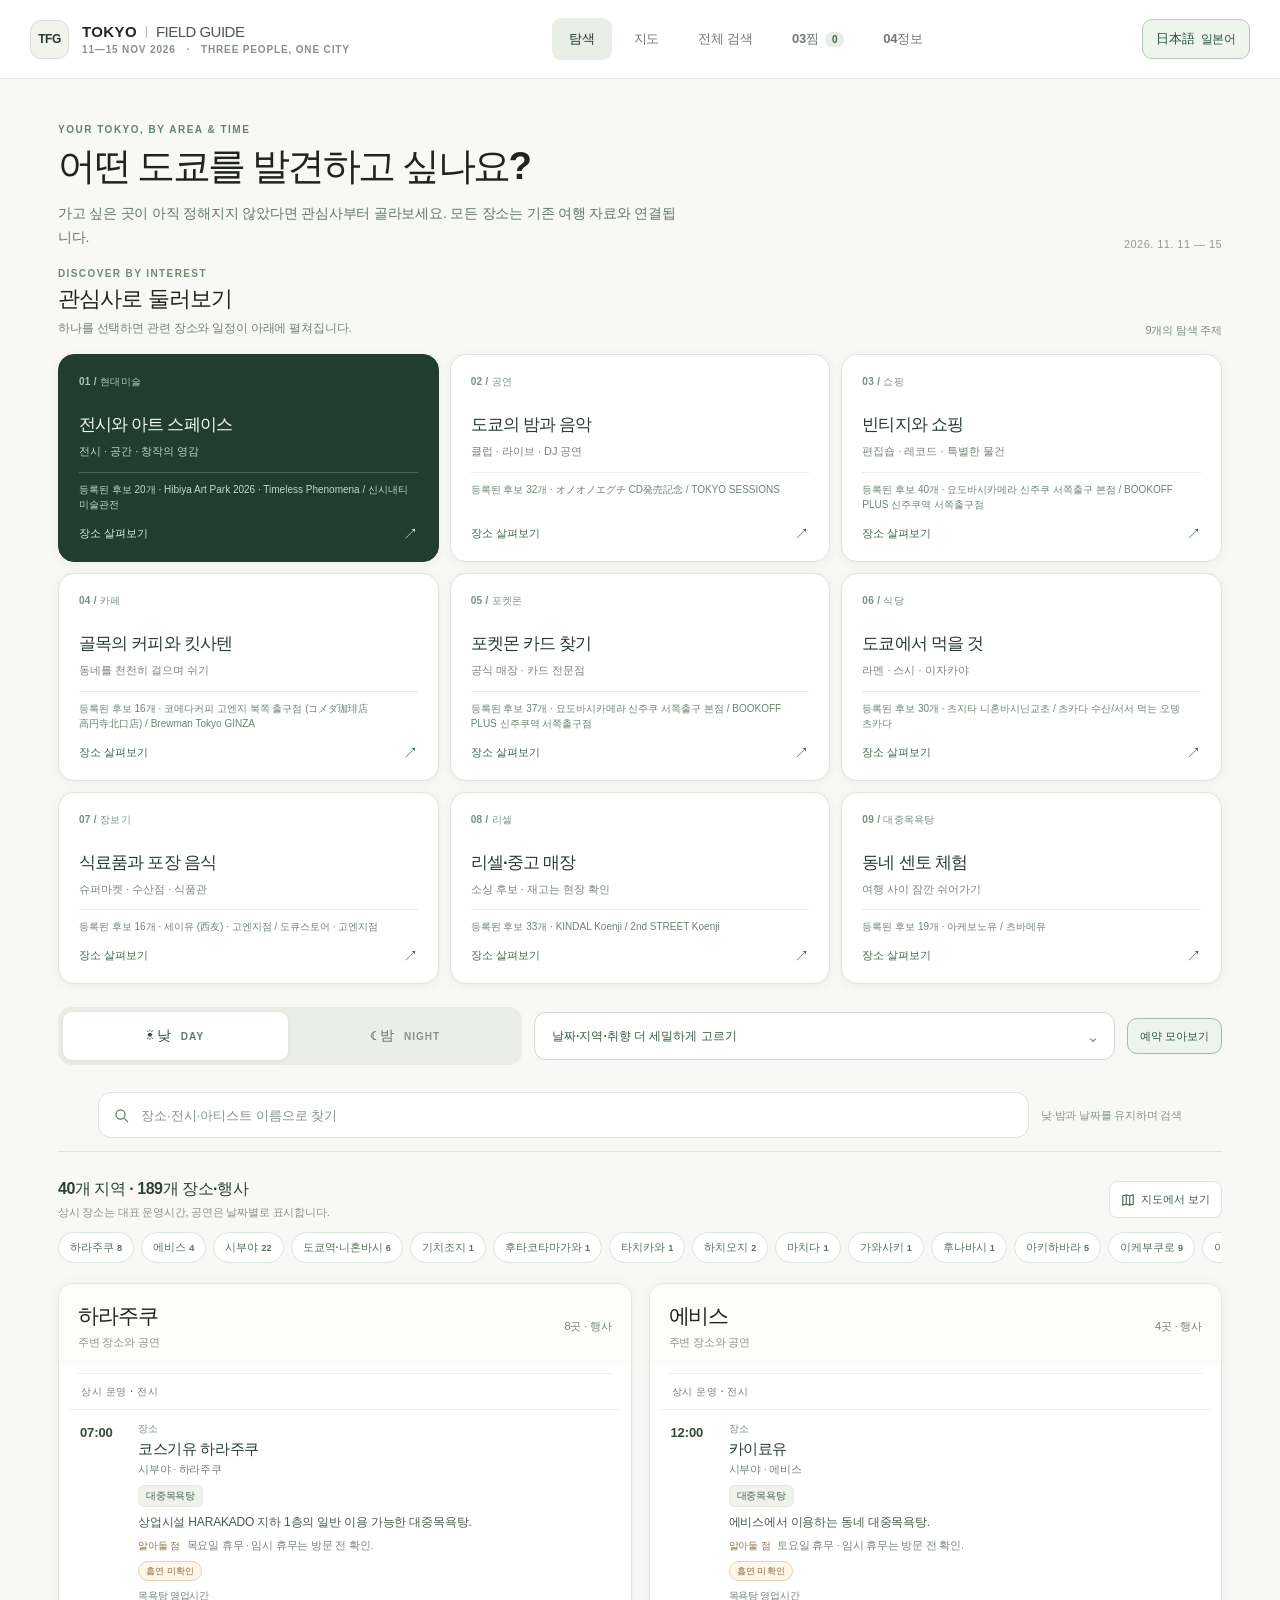
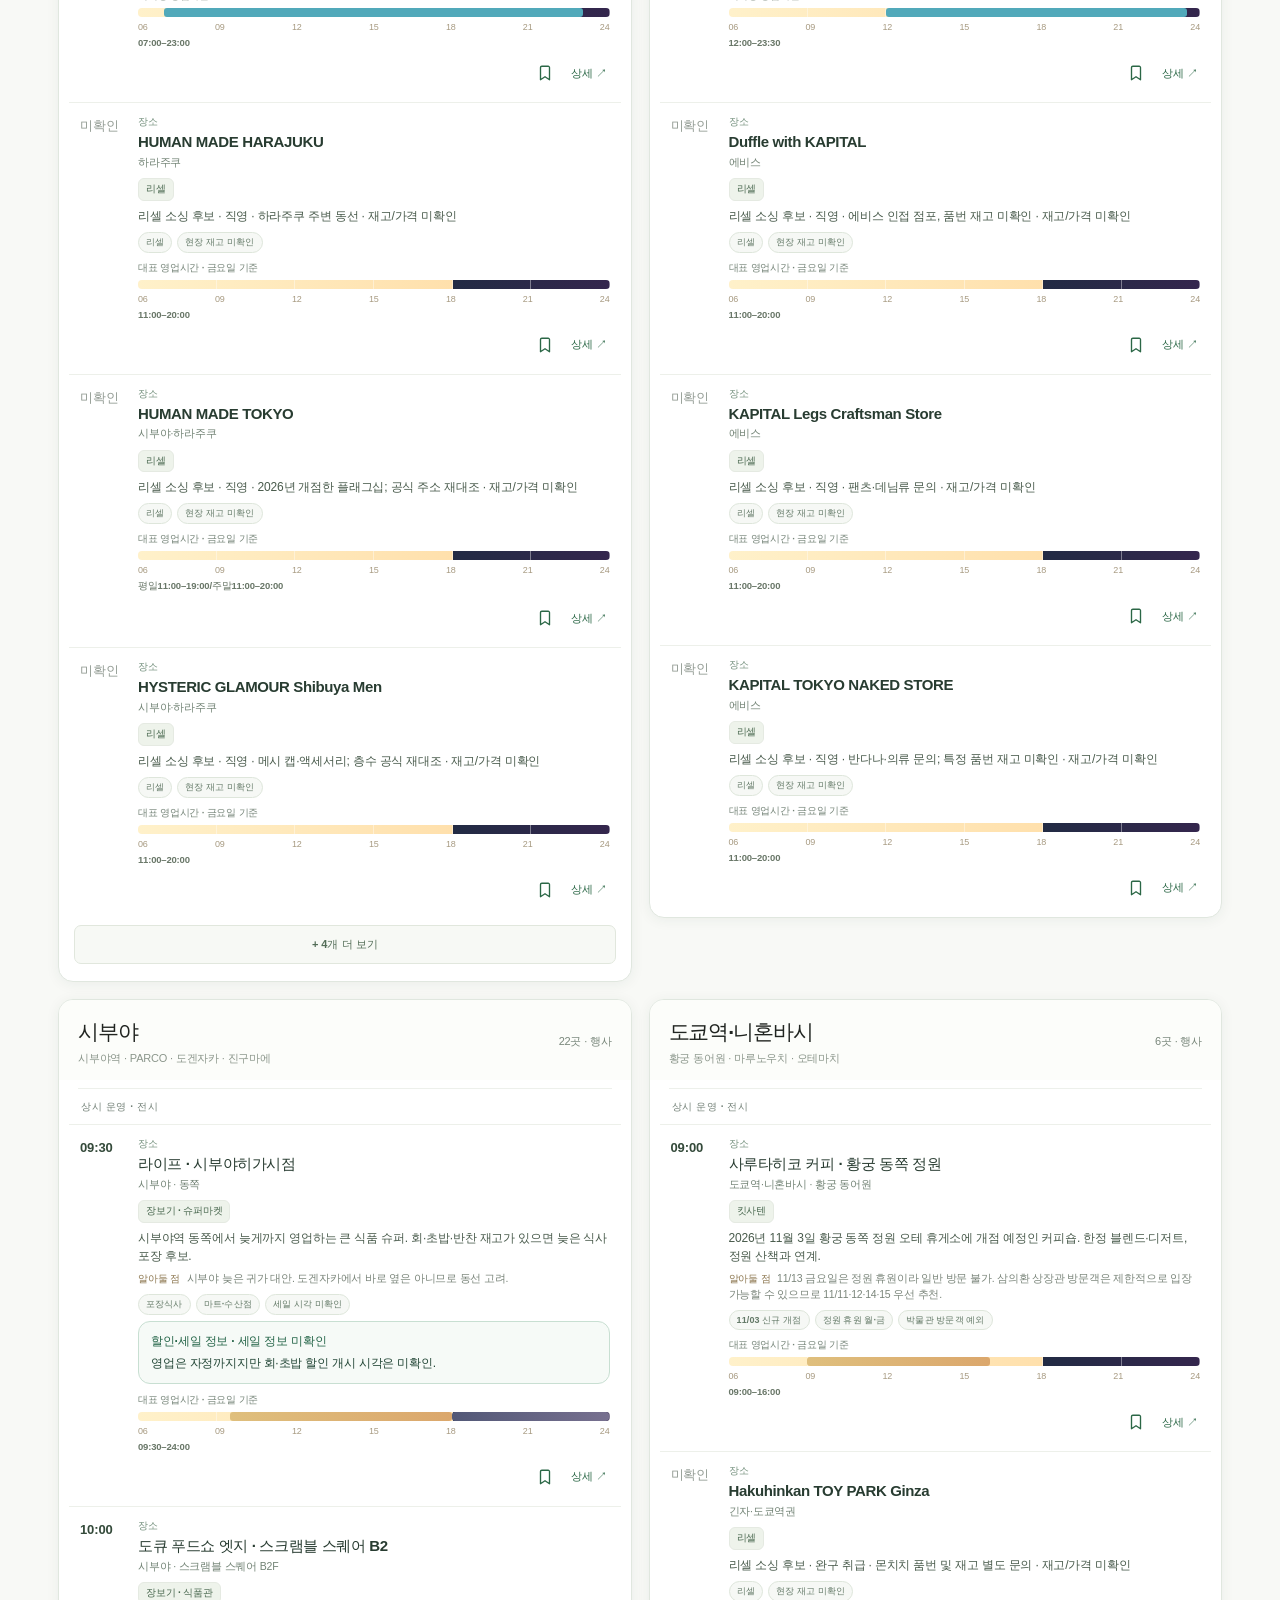
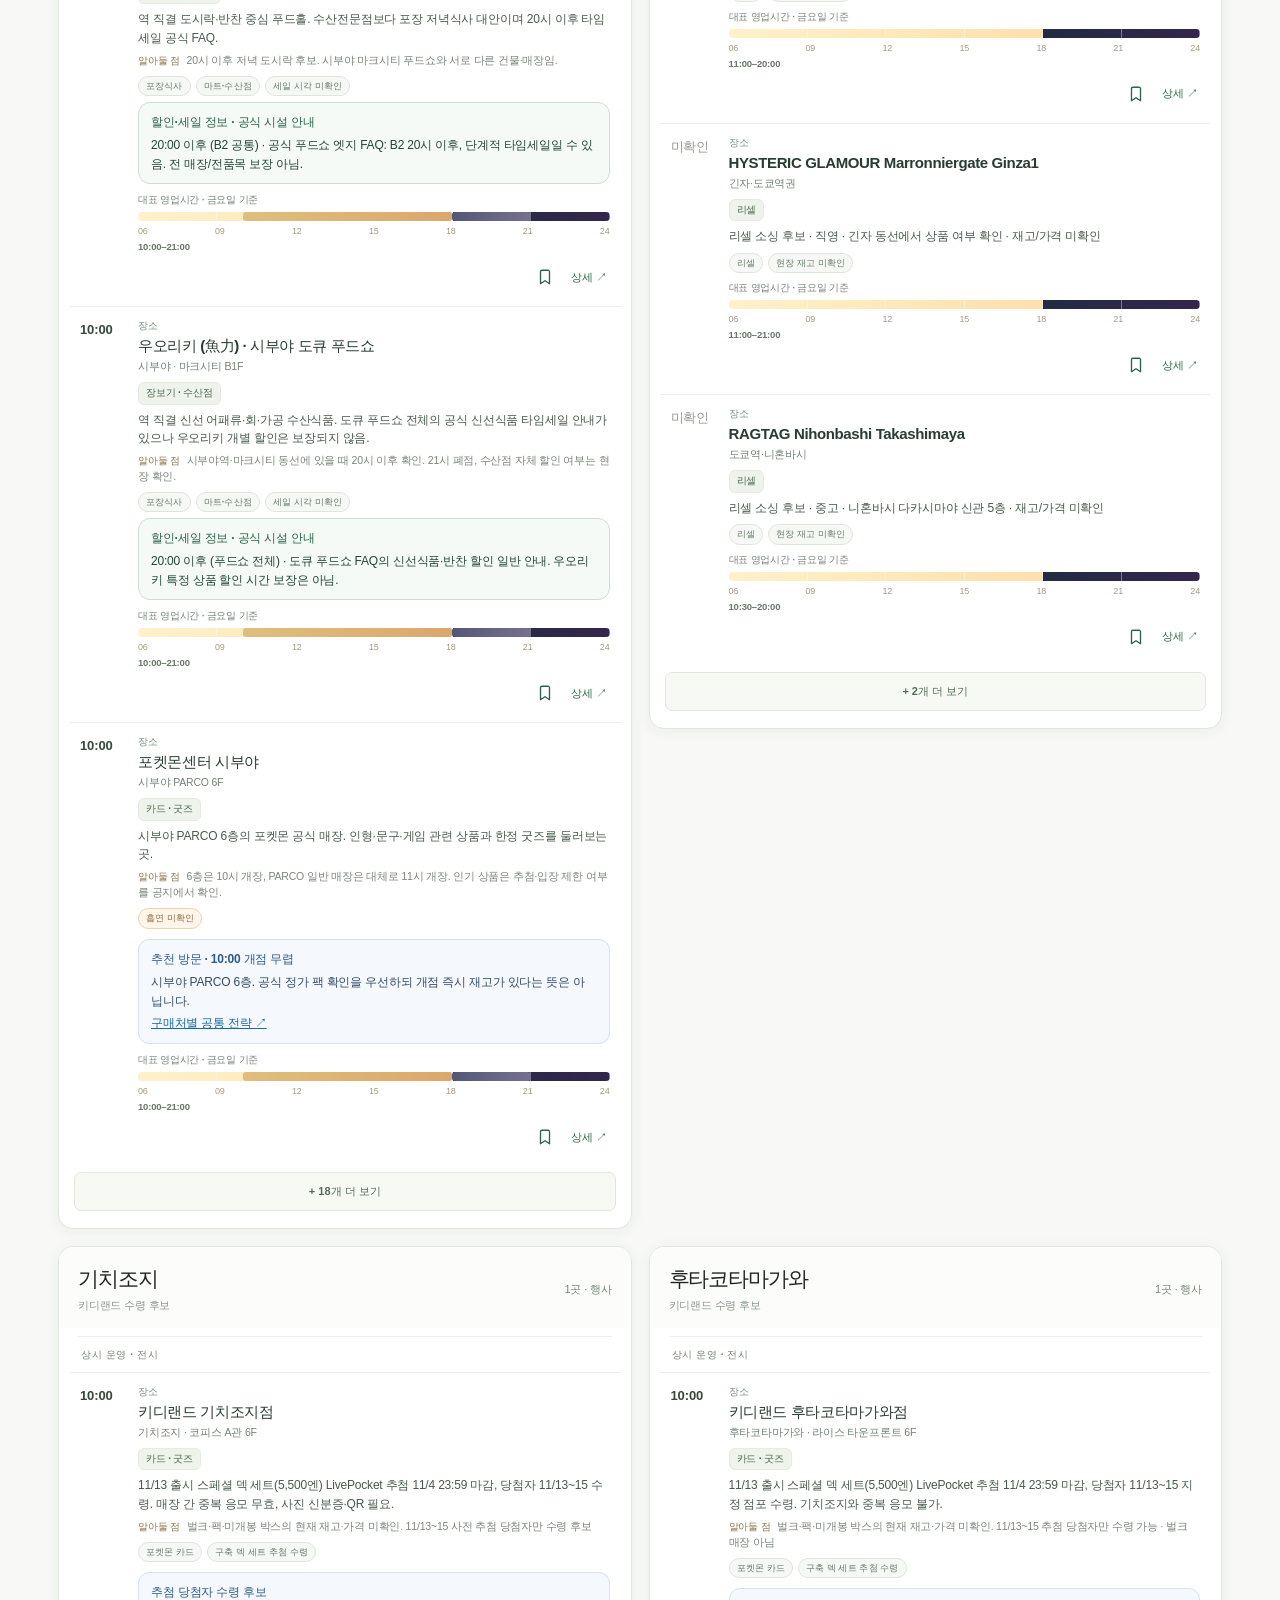
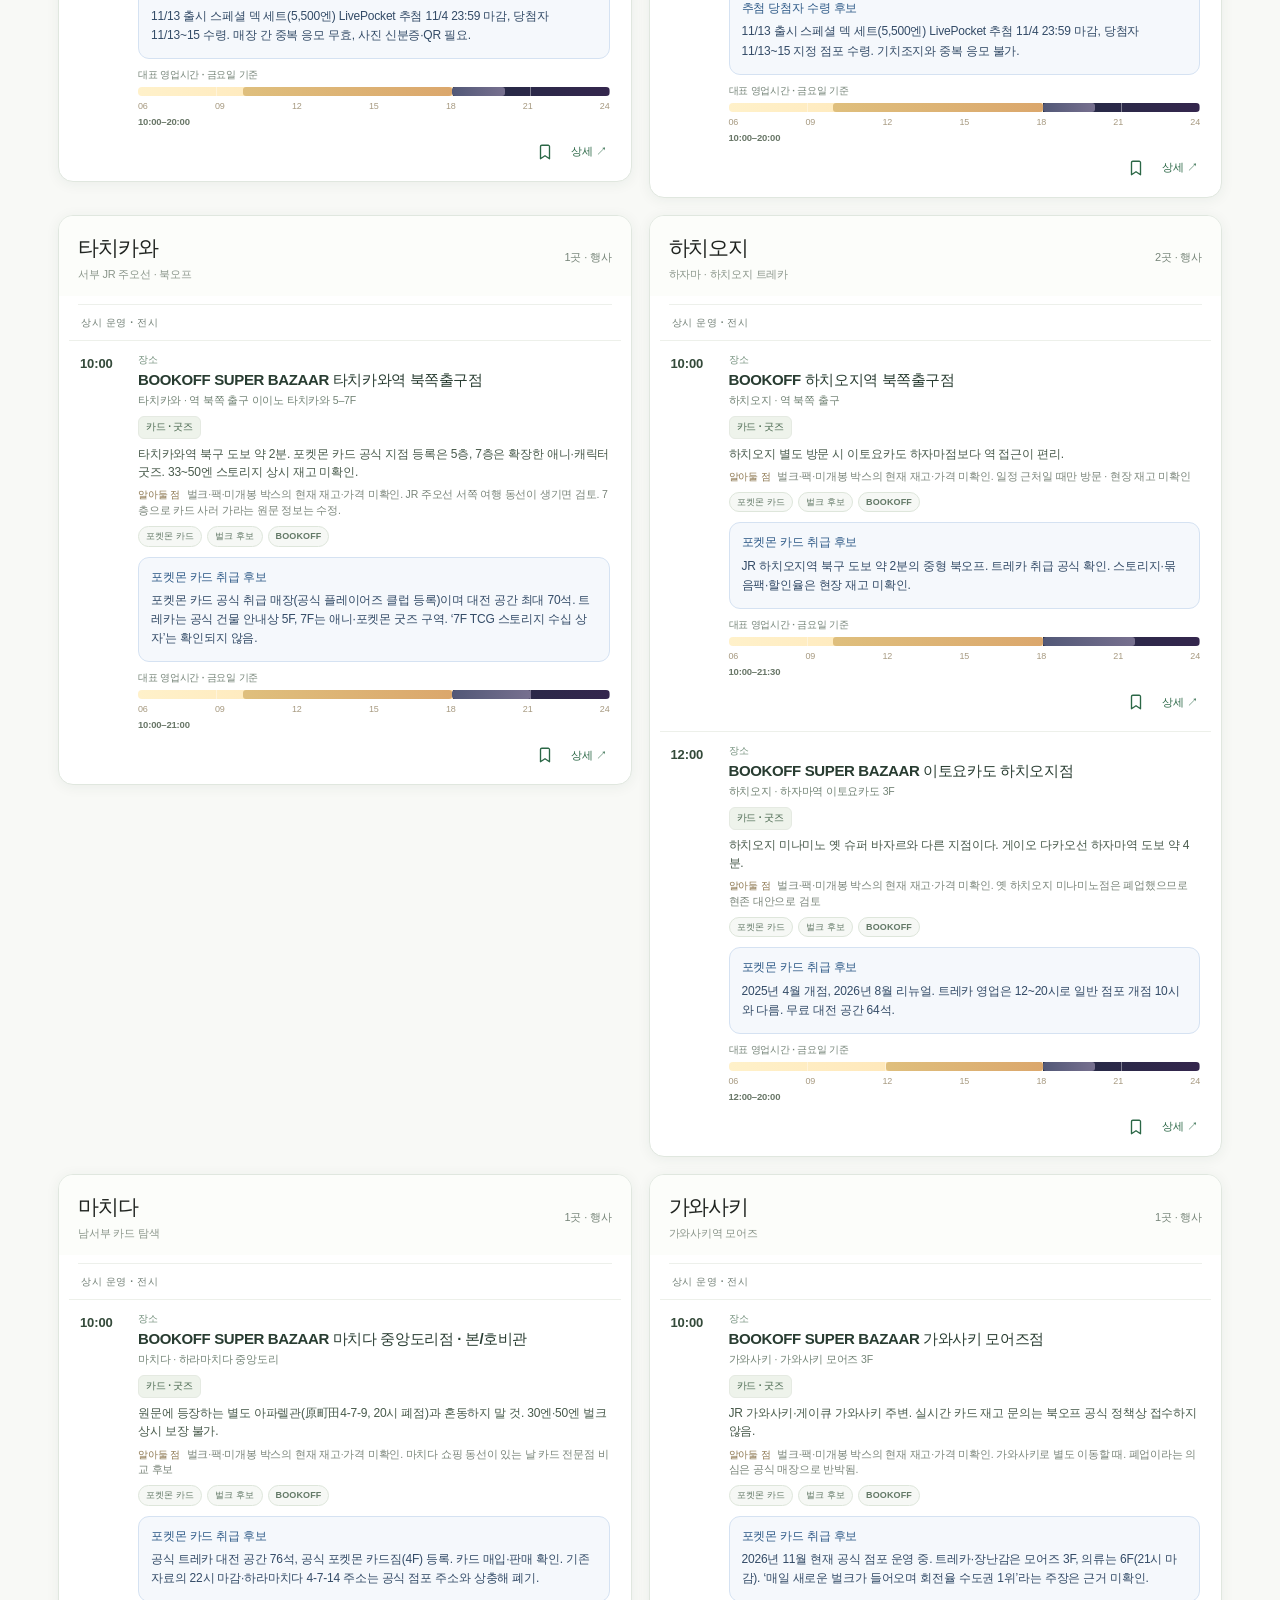
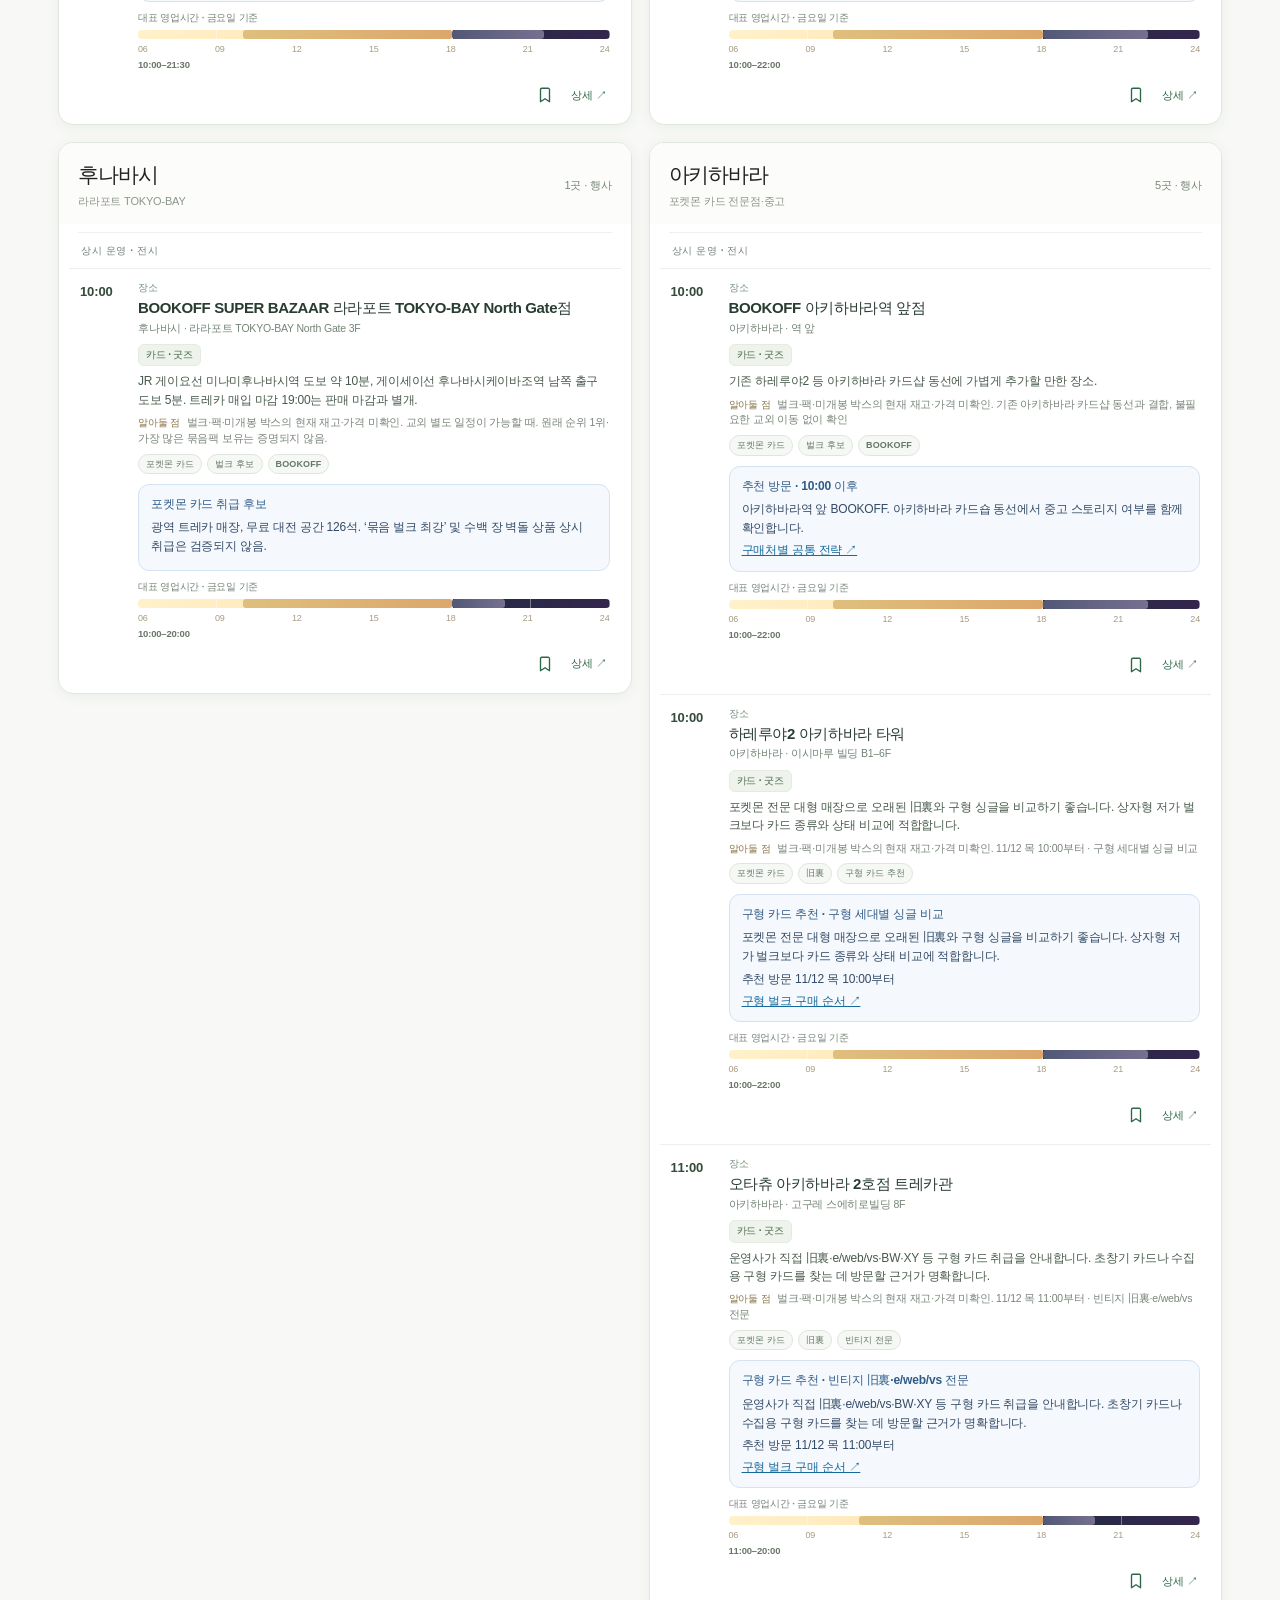
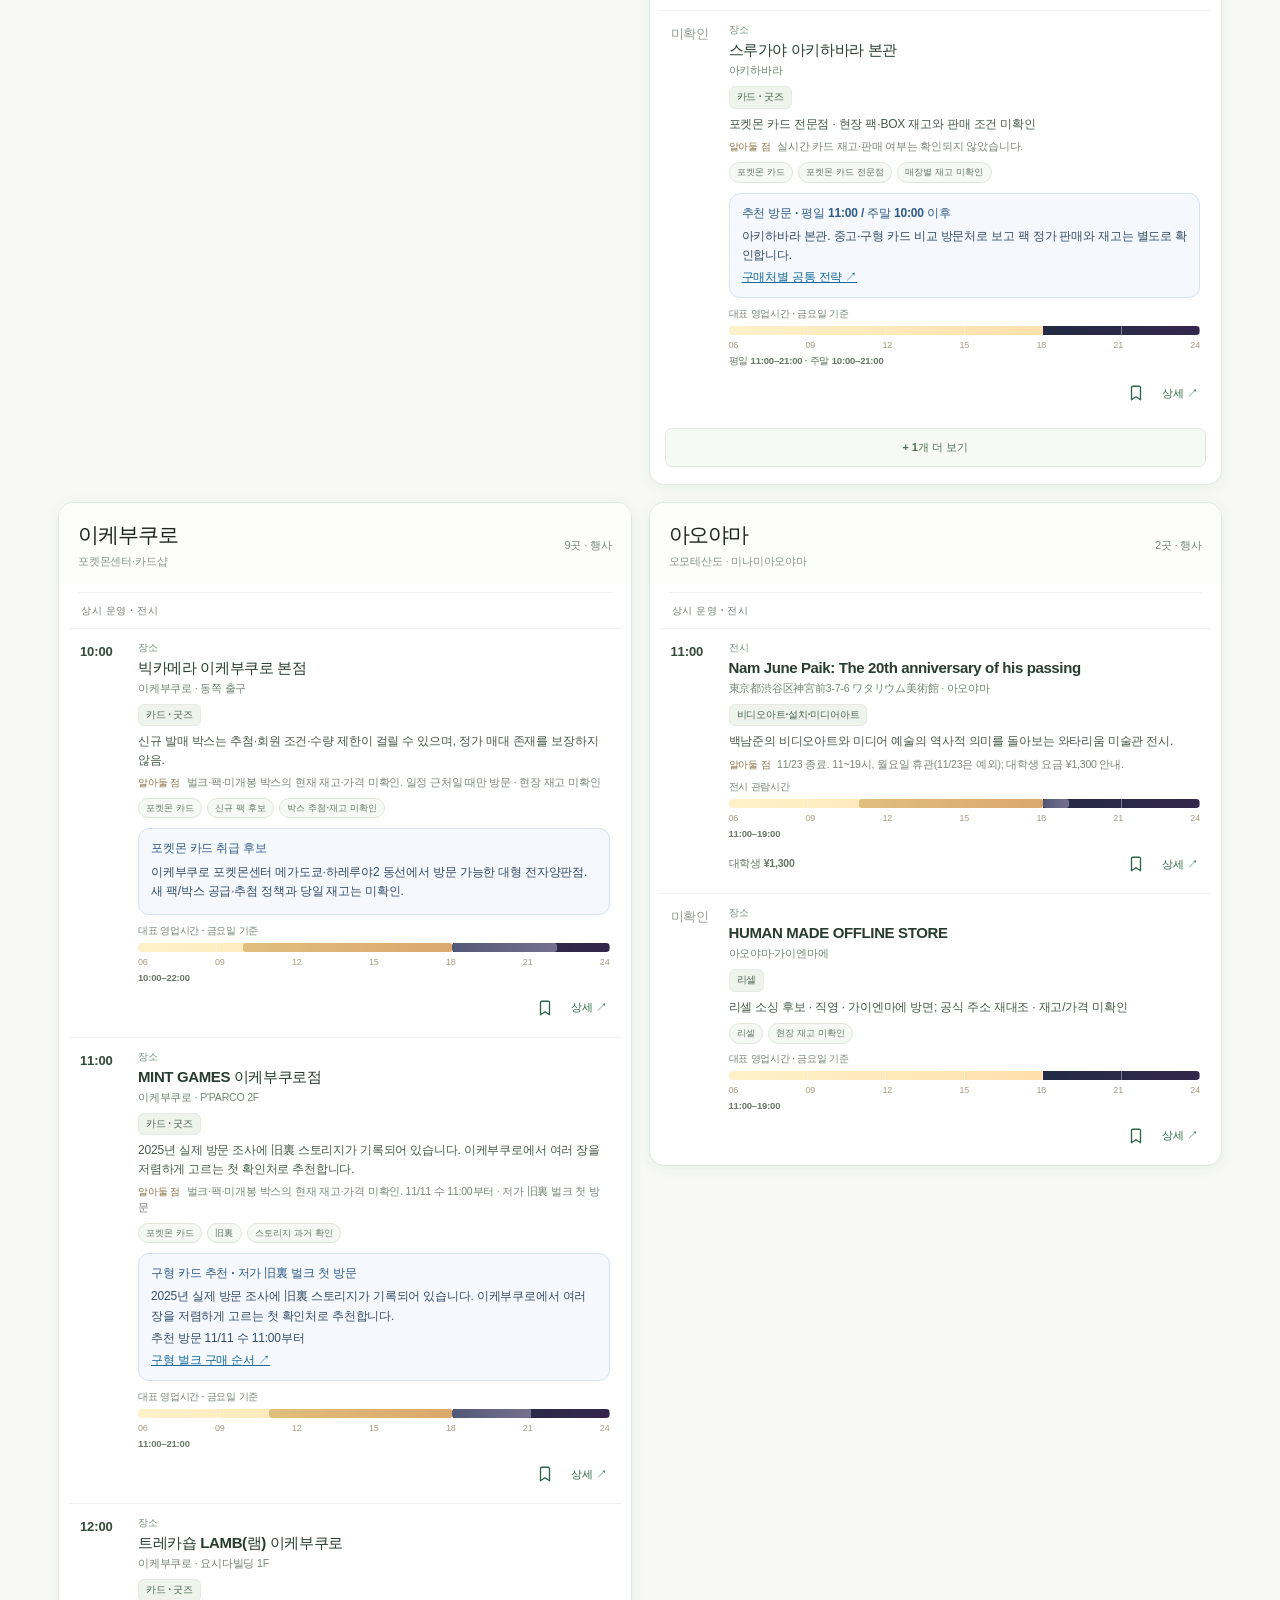
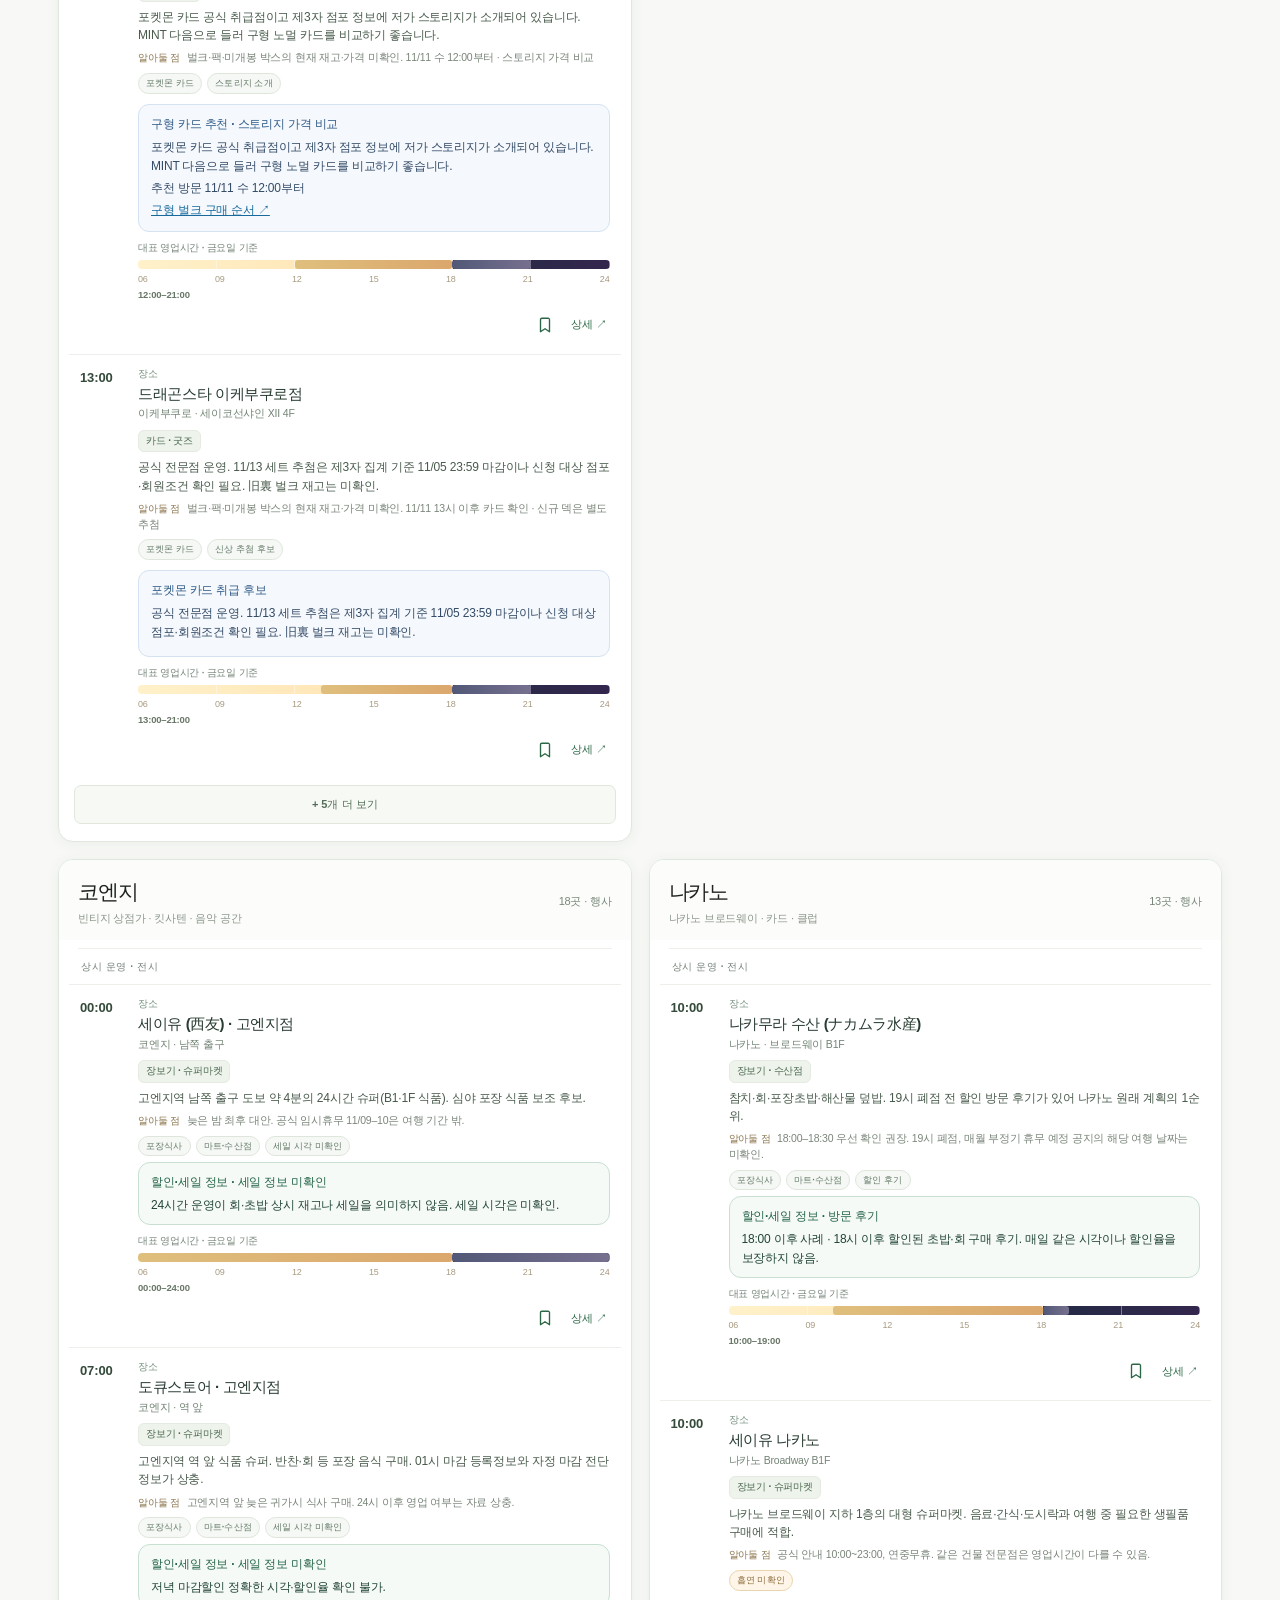
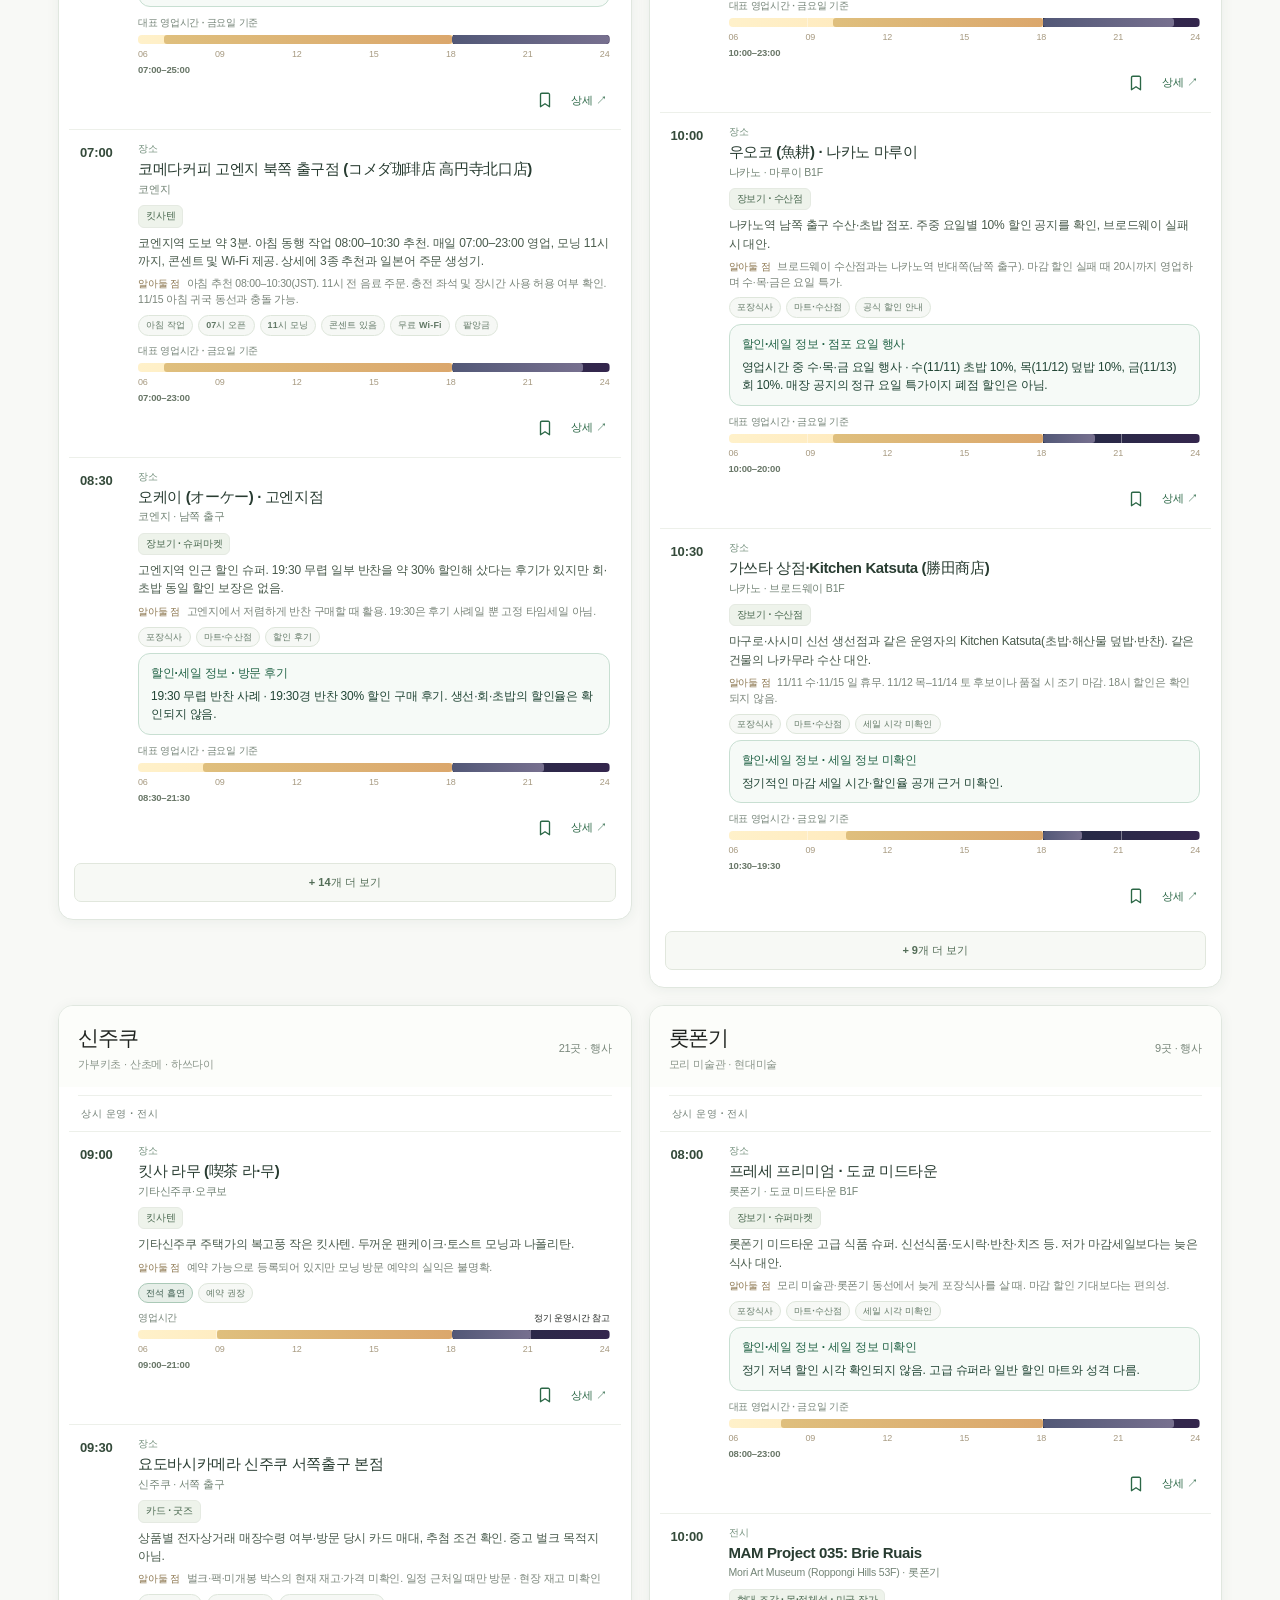
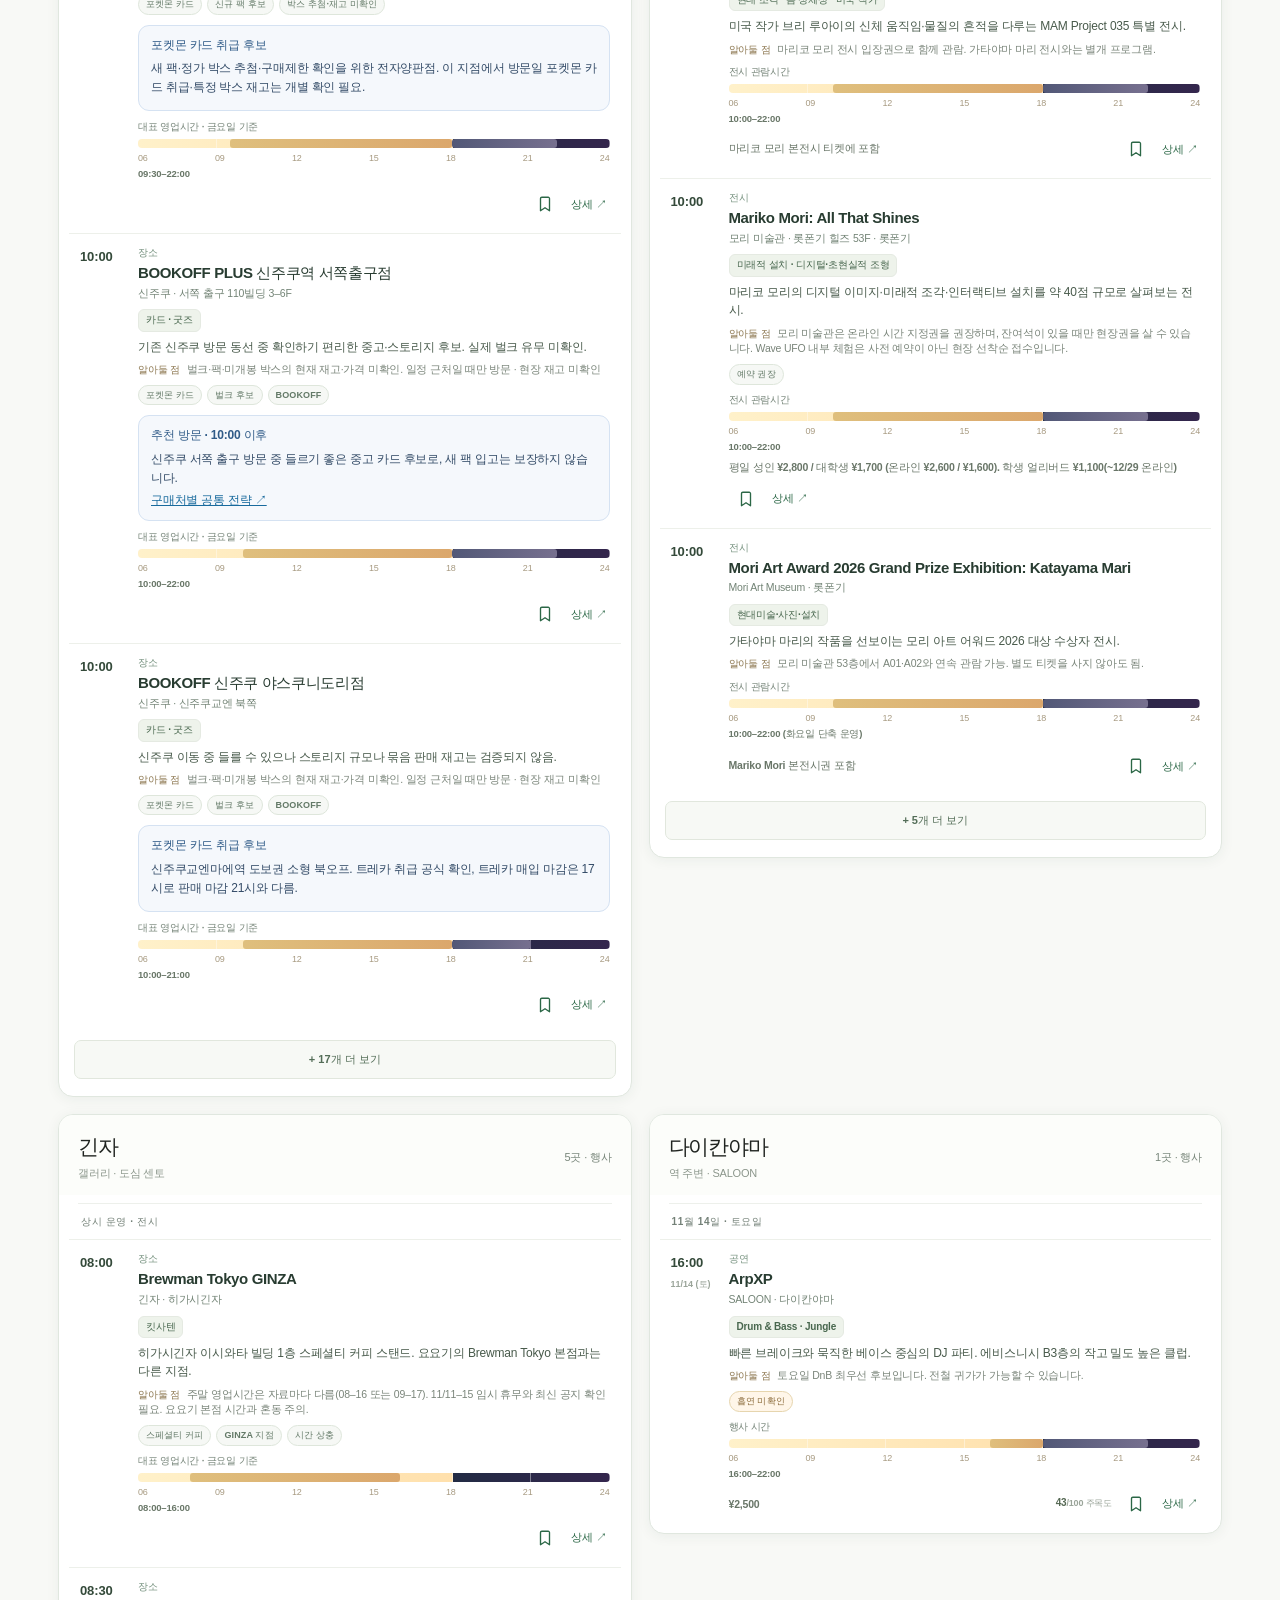
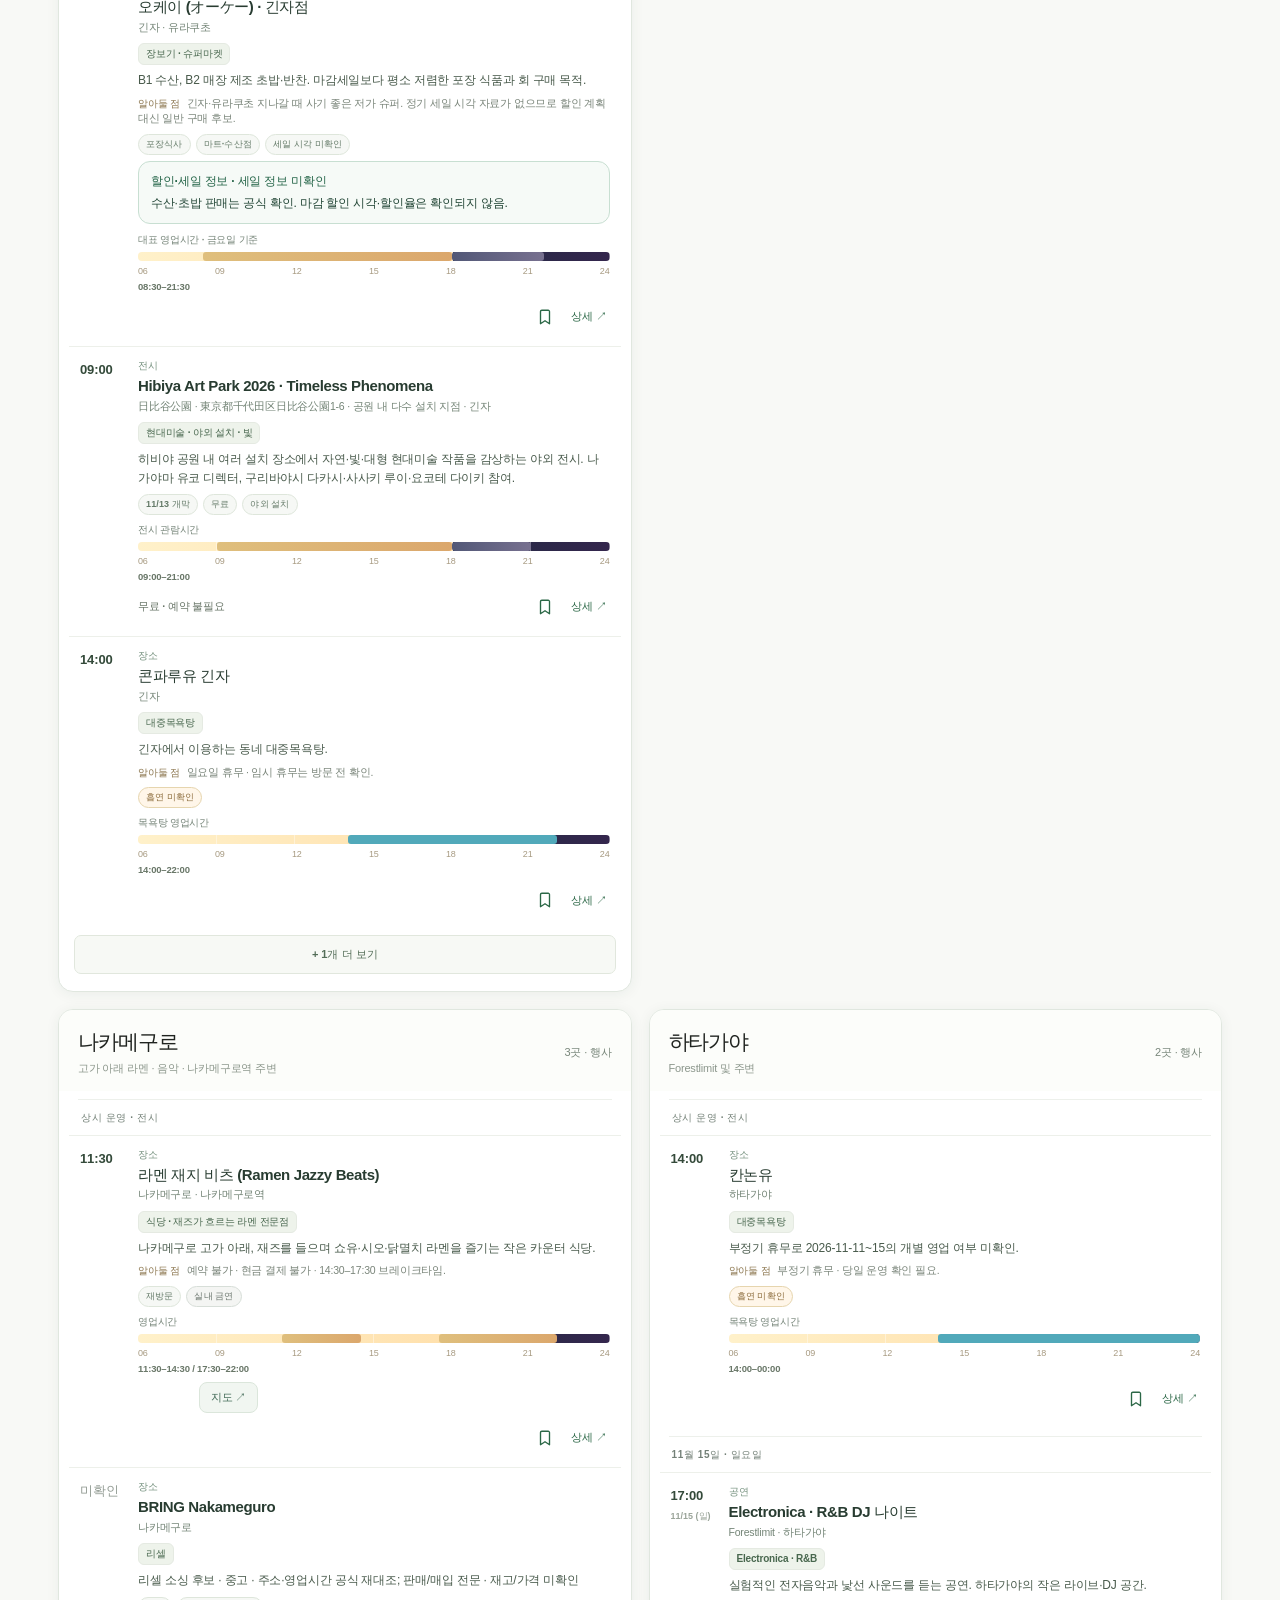
